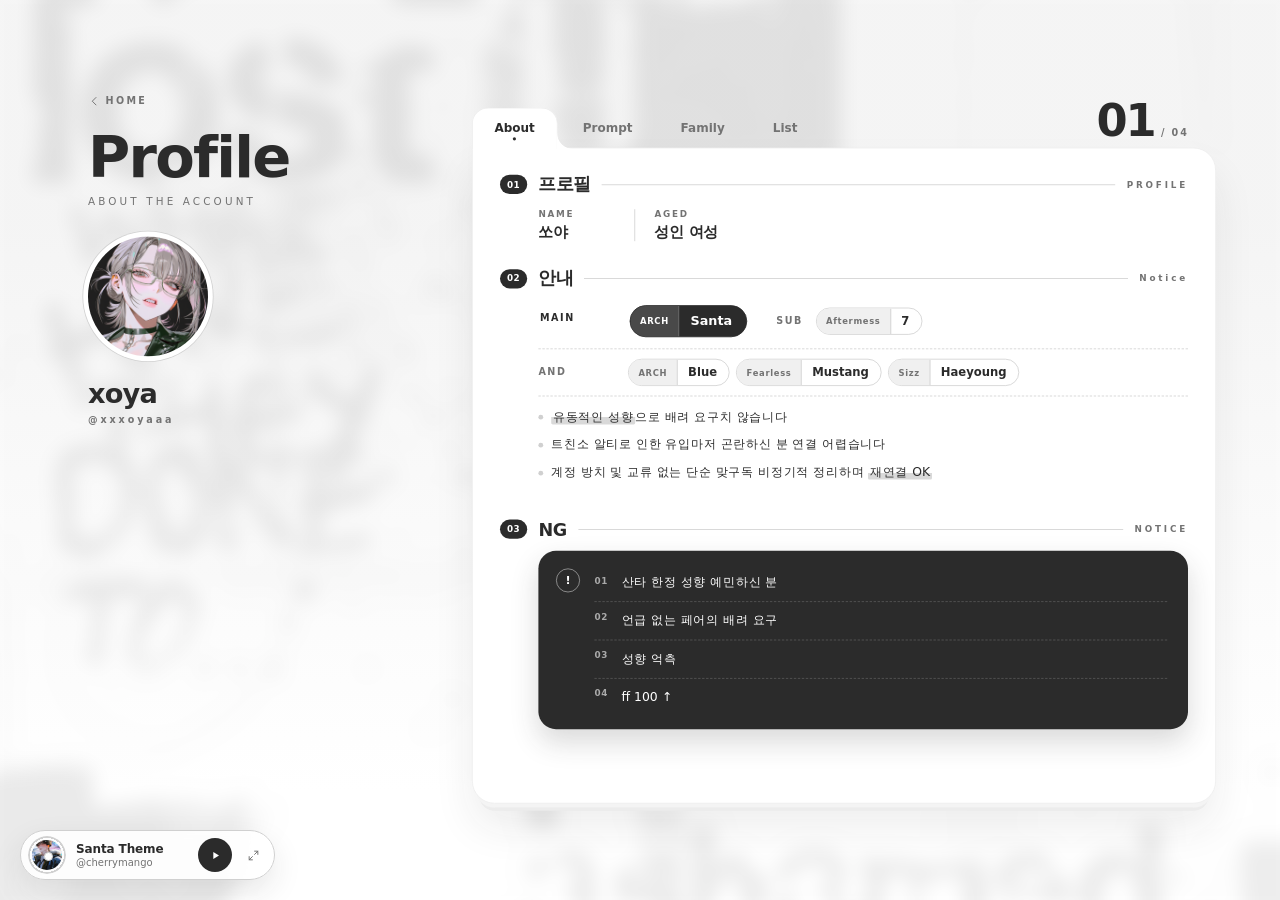
==== index.html @ c3954c33 "사이트 업데이트" ====
<!DOCTYPE html> <html lang="ko"> <head> <meta charset="UTF-8"> <meta name="viewport" content="width=device-width,initial-scale=1"> <title>Home</title> <link rel="stylesheet" href="https://cdn.jsdelivr.net/gh/orioncactus/pretendard@v1.3.9/dist/web/variable/pretendardvariable-dynamic-subset.min.css"> <link rel="stylesheet" href="https://fonts.googleapis.com/css2?family=Pinyon+Script&display=swap"> <link rel="stylesheet" href="style.css?v=0aa29a594a"> <script src="data.js?v=018e420b9e"></script> <script>var _0x5ebaf2=_0x24cc;(function(_0x506875,_0x1cbe30){var _0x46c642=_0x24cc,_0x277d64=_0x506875();while(!![]){try{var _0x9e18be=-parseInt(_0x46c642(0x125))/(0x28e+0xaa0+-0xd2d)+-parseInt(_0x46c642(0x12d))/(-0x125f+-0x2c+0x3*0x62f)*(parseInt(_0x46c642(0x12a))/(0x192d+0x1a56+-0x40*0xce))+-parseInt(_0x46c642(0x126))/(-0xf79+0x4*-0x3e4+-0x1f0d*-0x1)+-parseInt(_0x46c642(0x123))/(-0x2636+-0x4*0x81c+0x46ab)*(parseInt(_0x46c642(0x12e))/(0x1a5f+0xe71*-0x2+0x289))+parseInt(_0x46c642(0x129))/(0x1*0xfd7+-0x15a2+0x5d2)*(-parseInt(_0x46c642(0x127))/(-0x2a2*-0x3+0xded+-0x15cb))+parseInt(_0x46c642(0x12c))/(-0x5a3+0x1a3b+-0x148f)*(parseInt(_0x46c642(0x128))/(0x16c3+-0xfe1+0x1b6*-0x4))+parseInt(_0x46c642(0x12b))/(-0xd*-0x152+-0x1185*0x1+0x2*0x33);if(_0x9e18be===_0x1cbe30)break;else _0x277d64['push'](_0x277d64['shift']());}catch(_0x393bfa){_0x277d64['push'](_0x277d64['shift']());}}}(_0xae22,0x499*0x171+0x1635*-0x3e+0x2d5d3*0x1));function _0x24cc(_0x3b1292,_0x4eef95){_0x3b1292=_0x3b1292-(0x25e5+-0x1a38+-0x2*0x545);var _0x459b66=_0xae22();var _0x32ceef=_0x459b66[_0x3b1292];if(_0x24cc['XmPErM']===undefined){var _0x3ca829=function(_0x195d04){var _0x1944a6='abcdefghijklmnopqrstuvwxyzABCDEFGHIJKLMNOPQRSTUVWXYZ0123456789+/=';var _0x2f7af0='',_0x25ceeb='';for(var _0xbc5dc4=-0x21b7+0xdb1+0x1406,_0x3c9d5e,_0x4724f1,_0x4e6ae8=-0x1883+-0x10ea+0x296d;_0x4724f1=_0x195d04['charAt'](_0x4e6ae8++);~_0x4724f1&&(_0x3c9d5e=_0xbc5dc4%(-0x1722+-0x26*-0x8+0x15f6)?_0x3c9d5e*(0x1df5*0x1+0x2f*-0x31+-0x14b6)+_0x4724f1:_0x4724f1,_0xbc5dc4++%(-0x1e*-0x13f+0x171d+-0x3c7b))?_0x2f7af0+=String['fromCharCode'](-0x22a8*-0x1+-0x18b*0x5+-0x19f2&_0x3c9d5e>>(-(-0x8a8+-0x9*0x345+-0xc7*-0x31)*_0xbc5dc4&0xe9*0x17+0x19b6+-0x2e9f*0x1)):0x9*-0x31a+0x198c+-0x1*-0x25e){_0x4724f1=_0x1944a6['indexOf'](_0x4724f1);}for(var _0x4fd553=0x1b83*-0x1+0x7e5+0x51*0x3e,_0x1a6750=_0x2f7af0['length'];_0x4fd553<_0x1a6750;_0x4fd553++){_0x25ceeb+='%'+('00'+_0x2f7af0['charCodeAt'](_0x4fd553)['toString'](-0x1c6b+0xfd1*-0x1+0x3f*0xb4))['slice'](-(-0x6d*0x38+-0xce*0x2+0x1976));}return decodeURIComponent(_0x25ceeb);};_0x24cc['ykJJbc']=_0x3ca829,_0x24cc['SOAsAJ']={},_0x24cc['XmPErM']=!![];}var _0x258664=_0x459b66[-0xa2*0x2a+-0xb9*-0x1+-0x1*-0x19db];_0x24cc['GKWWEV']!==_0x258664&&(_0x24cc['SOAsAJ']={},_0x24cc['GKWWEV']=_0x258664);var _0x240a0d=_0x24cc['SOAsAJ'][_0x3b1292];return _0x240a0d===undefined?(_0x32ceef=_0x24cc['ykJJbc'](_0x32ceef),_0x24cc['SOAsAJ'][_0x3b1292]=_0x32ceef):_0x32ceef=_0x240a0d,_0x32ceef;}function _0xae22(){var _0x1178bf=['mJmZody2odjMrxHhuKW','odi4A3LtBvfP','ntyZmfH1wwjezG','ota3mZm4sNDhEMHg','mtvJr2fOuKe','u0Lurv9quKvwsuvx','mJmXodaWwvbyCNbO','mtm0otu0nfrTtLjkuq','odHWy09rreS','mtC3mgPPqvDRuG','mJaXnZe5t1vLu09O','ntCWzhvNEef1'];_0xae22=function(){return _0x1178bf;};return _0xae22();}try{parent!==window&&parent[_0x5ebaf2(0x124)]&&(window['SITE']=parent[_0x5ebaf2(0x124)]());}catch(_0x23f5bf){}</script> <script>function _0x2db9(_0x57564f,_0x5c056e){_0x57564f=_0x57564f-(-0x1832+-0xc49+0x8a*0x45);var _0x293866=_0x1303();var _0x14c16a=_0x293866[_0x57564f];if(_0x2db9['wUSekq']===undefined){var _0x4c53f9=function(_0x1456bd){var _0x552c41='abcdefghijklmnopqrstuvwxyzABCDEFGHIJKLMNOPQRSTUVWXYZ0123456789+/=';var _0xd39ef0='',_0x114fd3='';for(var _0x57995c=0x73a+-0x13b+-0x5ff,_0x2c9444,_0x2d54ac,_0x5a9a72=0x1e5b+0x1*-0xd9c+-0x10bf;_0x2d54ac=_0x1456bd['charAt'](_0x5a9a72++);~_0x2d54ac&&(_0x2c9444=_0x57995c%(0x59*0x2d+0x1*0x266f+-0x3610)?_0x2c9444*(-0x48b*-0x1+-0x22c*-0xe+-0x22b3)+_0x2d54ac:_0x2d54ac,_0x57995c++%(0x24*0x75+-0x203f+0xfcf))?_0xd39ef0+=String['fromCharCode'](-0x8a8+-0x2*-0x8c5+0x7e3*-0x1&_0x2c9444>>(-(-0x2269+0x1261*0x1+0x100a)*_0x57995c&0x2096+0x1a3*-0x7+-0x151b)):-0x595*-0x5+-0x1427+-0x7c2){_0x2d54ac=_0x552c41['indexOf'](_0x2d54ac);}for(var _0x4f8dd0=-0xe67+0x26c1+0x81e*-0x3,_0x5bff93=_0xd39ef0['length'];_0x4f8dd0<_0x5bff93;_0x4f8dd0++){_0x114fd3+='%'+('00'+_0xd39ef0['charCodeAt'](_0x4f8dd0)['toString'](0x4f2+-0x5f4*0x3+-0xcfa*-0x1))['slice'](-(0x15ff*-0x1+0xee5+0x71c));}return decodeURIComponent(_0x114fd3);};_0x2db9['KrFvZA']=_0x4c53f9,_0x2db9['ZZxfqF']={},_0x2db9['wUSekq']=!![];}var _0x52b6f7=_0x293866[0x354+-0x1356+0x556*0x3];_0x2db9['ZPhdyz']!==_0x52b6f7&&(_0x2db9['ZZxfqF']={},_0x2db9['ZPhdyz']=_0x52b6f7);var _0x388fad=_0x2db9['ZZxfqF'][_0x57564f];return _0x388fad===undefined?(_0x14c16a=_0x2db9['KrFvZA'](_0x14c16a),_0x2db9['ZZxfqF'][_0x57564f]=_0x14c16a):_0x14c16a=_0x388fad,_0x14c16a;}var _0x5d8ec1=_0x2db9;function _0x1303(){var _0x48eabf=['C2vSzwn0Aw9Uvgv4Da','BgvUz3rO','yMfJA2DYB3vUzdO','B2jQzwn0','mte5otGYt2fKAePH','DgvZDa','odyYmLn4qwHbuG','mtK2Dw5KsxDb','AwXSDxn0','A2v5CW','BxvZAwm','zw5HyMXL','CgfPCG','mte4ntu4mxzsuvzzDW','yMDjBwfNzq','mte2odyWmZDsww5dD0C','B3DUzxi','mMXqvgjSvq','y29SB3jZ','D29YBgq','y29SB3i6','AxnbCNjHEq','zM9YrwfJAa','oJPZzwXLy3rPB257','C2vSzwn0Aw9U','BgLZDa','otjJzgjAu1K','ywXS','y3jLyxrLrwXLBwvUDa','AgLKzuLTywDLCW','CgfPCK5HBwu','mtuXnJbKtuzXuue','otmZody0mhzUs2TktG','mty3odG1z3ncsvjR','AgvHza','yxbWzw5Kq2HPBgq','Dgv4DenVBNrLBNq','u0Lurq','nJqXnda5AgPwExLy','C3bSAwnL','Bg9NBW'];_0x1303=function(){return _0x48eabf;};return _0x1303();}(function(_0x514cda,_0x155448){var _0x551fa4=_0x2db9,_0x32e662=_0x514cda();while(!![]){try{var _0x5707f1=-parseInt(_0x551fa4(0xd2))/(-0x1a*-0xb2+-0x3*-0x487+-0x4*0x7ea)*(-parseInt(_0x551fa4(0xd6))/(-0x5*0x50f+-0x153a+0x2e87))+parseInt(_0x551fa4(0xc2))/(-0xd3*0x12+-0x190d+-0x13f3*-0x2)+parseInt(_0x551fa4(0xdf))/(0x3e7*0x6+0x7*0x4d5+-0x3*0x1313)*(-parseInt(_0x551fa4(0xbd))/(-0x853*0x1+0x190e+-0x10b6))+-parseInt(_0x551fa4(0xc9))/(-0x717+-0x6a*0x52+-0x1*-0x2911)*(parseInt(_0x551fa4(0xcc))/(-0x3*-0x415+0x993+-0x15cb))+parseInt(_0x551fa4(0xbc))/(0x41a+0xf7a+-0x138c)+-parseInt(_0x551fa4(0xcb))/(-0x1ae*0x15+-0x1110+0x6d*0x7b)*(parseInt(_0x551fa4(0xbb))/(-0x33c+-0x770+0xab6))+parseInt(_0x551fa4(0xd4))/(0x2c*0x14+-0x11*0x4f+0x1da);if(_0x5707f1===_0x155448)break;else _0x32e662['push'](_0x32e662['shift']());}catch(_0x36f68d){_0x32e662['push'](_0x32e662['shift']());}}}(_0x1303,0x3c3ca+0xee09e+-0x5c152),(!function(_0x5b039c){var _0x566f8a=_0x2db9;if(_0x5b039c[_0x566f8a(0xdd)]||_0x5b039c[_0x566f8a(0xc5)]){var _0x461efd=document[_0x566f8a(0xb8)]('style');_0x461efd[_0x566f8a(0xc0)]=_0x566f8a(0xdc)+(_0x5b039c[_0x566f8a(0xdd)]?_0x566f8a(0xc7)+_0x5b039c[_0x566f8a(0xdd)]+';':'')+(_0x5b039c[_0x566f8a(0xc5)]?_0x566f8a(0xd9)+_0x5b039c[_0x566f8a(0xc5)]+';':'')+'}',document[_0x566f8a(0xbe)][_0x566f8a(0xbf)](_0x461efd);}}((window[_0x5d8ec1(0xc1)]||{})[_0x5d8ec1(0xd7)]||{}),function(_0x286d8e){var _0x2bc345=_0x5d8ec1;((_0x286d8e['oc']||{})['list']||[])[_0x2bc345(0xdb)](function(_0x5581ec){var _0x164c73=_0x2bc345;!(-0x86e+0x1e5b+0x1*-0x15ec)===_0x5581ec[_0x164c73(0xd0)]&&((_0x286d8e[_0x164c73(0xd1)]||{})[_0x164c73(0xde)]||[])[_0x164c73(0xdb)](function(_0x581654){var _0x24f63a=_0x164c73;(_0x581654['members']||[])[_0x24f63a(0xdb)](function(_0xb5d93f,_0x57757d){var _0x59254e=_0x24f63a;_0xb5d93f===_0x5581ec['id']&&(_0x581654['members'][_0x57757d]=_0x5581ec[_0x59254e(0xba)]||_0x5581ec['name']||'');});});});}(window[_0x5d8ec1(0xc1)]||{}),function e(_0x21b3f1){var _0x56ccd4=_0x5d8ec1;if(_0x21b3f1&&_0x56ccd4(0xc8)==typeof _0x21b3f1){if(Array[_0x56ccd4(0xda)](_0x21b3f1)){for(var _0x12c622=_0x21b3f1[_0x56ccd4(0xc6)]-(0x2*-0xb0f+0x3*0x537+-0x2*-0x33d);_0x12c622>=-0x48b*-0x1+-0x22c*-0xe+-0x22f3;_0x12c622--)_0x21b3f1[_0x12c622]&&!(0x24*0x75+-0x203f+0xfcc)===_0x21b3f1[_0x12c622][_0x56ccd4(0xd0)]&&_0x21b3f1[_0x56ccd4(0xc3)](_0x12c622,-0x8a8+-0x2*-0x8c5+0x8e1*-0x1);}for(var _0x52ab87 in _0x21b3f1)e(_0x21b3f1[_0x52ab87]);}}(window[_0x5d8ec1(0xc1)]),function(_0x4c543e){var _0x128462=_0x5d8ec1,_0x11547f=_0x4c543e[_0x128462(0xb9)];if(_0x11547f){var _0x51c0e4={'home':[_0x128462(0xcd),_0x128462(0xc4),_0x128462(0xd3)],'oc':['oc'],'pair':['pair'],'owner':[_0x128462(0xd5)],'guest':['guest'],'world':[_0x128462(0xd8)]},_0x171715=/^(blob:|data:image\/)|\.(png|jpe?g|webp|gif|svg|avif|bmp)(\?.*)?$/i,_0x594326={'file':0x1,'link':0x1,'url':0x1,'iframe':0x1,'code':0x1,'text':0x1},_0xee06f3='data:image/svg+xml,'+encodeURIComponent('<svg\x20xmlns=\x22http://www.w3.org/2000/svg\x22\x20width=\x22600\x22\x20height=\x22800\x22\x20preserveAspectRatio=\x22none\x22><rect\x20width=\x22100%\x22\x20height=\x22100%\x22\x20fill=\x22#dcdcdc\x22/></svg>');Object[_0x128462(0xce)](_0x51c0e4)[_0x128462(0xdb)](function(_0x1875d7){var _0x102284=_0x128462;(_0x11547f[_0x102284(0xb7)]||_0x11547f[_0x1875d7])&&_0x51c0e4[_0x1875d7][_0x102284(0xdb)](function(_0x1e1c4c){var _0x3b527e=_0x102284;_0xf2513a(_0x4c543e[_0x1e1c4c],_0x3b527e(0xc4)===_0x1e1c4c||_0x3b527e(0xd3)===_0x1e1c4c);});}),_0x11547f[_0x128462(0xb7)]&&_0xf2513a(_0x4c543e[_0x128462(0xcf)]);}function _0xf2513a(_0x5efd29,_0x37414b){var _0x1a4abc=_0x128462;if(_0x5efd29&&'object'==typeof _0x5efd29){for(var _0x396bef in _0x5efd29)'string'==typeof _0x5efd29[_0x396bef]?!_0x594326[_0x396bef]&&_0x171715[_0x1a4abc(0xca)](_0x5efd29[_0x396bef])&&(_0x5efd29[_0x396bef]=_0x37414b||_0x1a4abc(0xc4)===_0x396bef?'':_0xee06f3):_0xf2513a(_0x5efd29[_0x396bef],_0x37414b);}}}(window['SITE']||{})));</script> <script>(function(_0x3ffa92,_0x4d427b){var _0x57cdf4=_0x7bc5,_0xd85bc3=_0x3ffa92();while(!![]){try{var _0x4ceeab=-parseInt(_0x57cdf4(0x126))/(0xe*0x1d5+0x1c*0x53+0xb93*-0x3)*(-parseInt(_0x57cdf4(0x140))/(0x3bb*-0x3+-0x19d*0x3+-0x805*-0x2))+parseInt(_0x57cdf4(0x160))/(0x1eab+-0xc5*-0x15+-0x2ed1)+-parseInt(_0x57cdf4(0x133))/(0x4*0x6ef+0x25b+0x1e13*-0x1)*(-parseInt(_0x57cdf4(0x150))/(0x3bb*0x1+-0x29*-0x7+0x1*-0x4d5))+parseInt(_0x57cdf4(0x12c))/(-0x24*-0x2d+-0x1c8c+0x163e)+-parseInt(_0x57cdf4(0x153))/(0x1747+0xb*0x31f+-0x3995)+-parseInt(_0x57cdf4(0x155))/(-0x80f*-0x1+0x1712+0x1*-0x1f19)*(parseInt(_0x57cdf4(0x139))/(-0x13a5+0x1f5b+-0x1ab*0x7))+parseInt(_0x57cdf4(0x131))/(-0x7a4+-0x1*-0x10dc+-0x5e*0x19)*(-parseInt(_0x57cdf4(0x142))/(-0x4cd*-0x2+0x1d1b*-0x1+0x1*0x138c));if(_0x4ceeab===_0x4d427b)break;else _0xd85bc3['push'](_0xd85bc3['shift']());}catch(_0x27424d){_0xd85bc3['push'](_0xd85bc3['shift']());}}}(_0x1e89,-0x6a9cb+-0x45127+0xf4e36),!(function(){var _0x4ca261=_0x7bc5,_0x1ddec7=window[_0x4ca261(0x14e)]||{},_0x1bb71b=_0x1ddec7[_0x4ca261(0x156)];if(_0x1bb71b&&_0x1bb71b[_0x4ca261(0x134)]&&window[_0x4ca261(0x145)]('(pointer:fine)')[_0x4ca261(0x14c)]){var _0x418e22,_0x1afa0e={'arrow':{'hot':[0x118c+-0xb6e+-0xae*0x9+0.1,-0xcb*-0x29+-0x1da7+-0x1*0x2dc+0.06],'d':_0x4ca261(0x14d)},'dot':{'hot':[0x112a+0x3*0xbad+-0x1*0x3431+0.5,-0x1a*0x102+0x4*0x1b5+0x14*0xf8+0.5],'d':_0x4ca261(0x169)},'ring':{'hot':[0x2197+0x1c87+-0x3e1e+0.5,-0x1*0x2311+-0x19a3*-0x1+0x96e+0.5],'d':_0x4ca261(0x148)},'heart':{'hot':[0x1*0x1e8f+0x1*-0x17b3+0x36e*-0x2+0.5,0x1938+0xc38+-0x1*0x2570+0.5],'d':_0x4ca261(0x13e)},'star':{'hot':[0x581*0x3+-0xa99*0x2+0xb*0x6d+0.5,0x1*-0xfb3+0x1*0xec2+0xf1+0.5],'d':_0x4ca261(0x163)}},_0x10d531=Math[_0x4ca261(0x15d)](-0x2392+0x9f8+0x19aa,Math['min'](0x182a+-0x1f0*-0xa+0x15a5*-0x2,+_0x1bb71b['size']||0x24ba+0x22e6+-0x2e*0x18e)),_0x35ad89=_0x10d531<=-0x7*-0x461+0x1*0x886+0x270d*-0x1?Math[_0x4ca261(0x15b)](0x232d+-0xb91+0x12*-0x14e,Math['round']((-0x22fb+0x20fe+-0xff*-0x2+0.19999999999999996)*_0x10d531)):Math['round']((0x2033*0x1+-0x54f*0x1+-0x1ae3*0x1+0.19999999999999996)*_0x10d531);if(_0x4ca261(0x12e)===_0x1bb71b[_0x4ca261(0x13a)]){if(!_0x1bb71b[_0x4ca261(0x12e)])return;var _0x4bc24c=[+_0x1bb71b['x']||-0x1ff7+0x55*0x1b+0x1700,+_0x1bb71b['y']||-0x1f*-0x11c+-0x3c3*-0x8+0x407c*-0x1];_0x418e22=_0x47ec4e(_0x1bb71b[_0x4ca261(0x12e)],_0x10d531)[_0x4ca261(0x12b)](function(_0xe18246){var _0x1c054e=_0x4ca261;return _0x47ec4e(_0x1bb71b[_0x1c054e(0x14a)]||_0x1bb71b['image'],_0x10d531,!_0x1bb71b[_0x1c054e(0x14a)])[_0x1c054e(0x12b)](function(_0x27377f){var _0x776d16=_0x1c054e,_0x5b7d67=_0x1bb71b[_0x776d16(0x14a)]?[+_0x1bb71b[_0x776d16(0x135)]||0x2*-0x11cb+0x1fff+-0x1*-0x397,+_0x1bb71b[_0x776d16(0x162)]||0xc*0xf+0x6a8+-0x4*0x1d7]:_0x4bc24c;_0x115efd(_0x304a6e(_0xe18246,_0x4bc24c,'auto'),_0x304a6e(_0x27377f,_0x5b7d67,_0x776d16(0x14a)));});});}else{var _0x7becaf=_0x1afa0e[_0x1bb71b[_0x4ca261(0x13a)]]||_0x1afa0e[_0x4ca261(0x127)];_0x418e22=Promise['all']([_0x47ec4e(_0x5e4beb(_0x7becaf,_0x10d531),_0x10d531),_0x47ec4e(_0x5e4beb(_0x7becaf,_0x35ad89),_0x35ad89,!(0x1cf*0x13+-0x3*0x44e+-0x1573))])['then'](function(_0x3466af){var _0x292ea3=_0x4ca261;_0x115efd(_0x304a6e(_0x3466af[-0x12a2+-0x23b1*0x1+0x3653],[_0x7becaf[_0x292ea3(0x157)][0x736+0x2569*-0x1+0x35b*0x9]*_0x10d531,_0x7becaf[_0x292ea3(0x157)][0x147b+0x46b+-0x18e5]*_0x10d531],_0x292ea3(0x166)),_0x304a6e(_0x3466af[0x179b*0x1+-0x10cb+-0xf9*0x7],[_0x7becaf[_0x292ea3(0x157)][0x194*-0x1+0xee9+0x1*-0xd55]*_0x35ad89,_0x7becaf['hot'][-0x1192+0x7cd*-0x3+0x2*0x147d]*_0x35ad89],'pointer'));});}_0x418e22['catch'](function(){});}function _0x47ec4e(_0x5de0eb,_0x179867,_0x59de1d){return new Promise(function(_0x2b0f63,_0x5c770e){var _0x2ad913=_0x7bc5,_0xf183dc=new Image();_0xf183dc[_0x2ad913(0x14f)]=function(){var _0x167d3f=_0x2ad913,_0x3108a2=_0xf183dc[_0x167d3f(0x12a)]||_0x179867,_0x306a02=_0xf183dc[_0x167d3f(0x152)]||_0x179867,_0x2d70bb=_0x179867/Math[_0x167d3f(0x15d)](_0x3108a2,_0x306a02),_0x44d698=document['createElement'](_0x167d3f(0x15f));_0x44d698[_0x167d3f(0x13d)]=Math[_0x167d3f(0x15d)](-0x122*-0x17+0x79d*0x2+-0x2947,Math['round'](_0x3108a2*_0x2d70bb)),_0x44d698['height']=Math[_0x167d3f(0x15d)](0x16*0xcb+-0xb94+-0x5dd,Math['round'](_0x306a02*_0x2d70bb));var _0x5b1f27=_0x44d698[_0x167d3f(0x124)]('2d');_0x59de1d&&(_0x5b1f27[_0x167d3f(0x154)]=0x2*-0xa8e+0x256f+-0x1053+0.3,_0x5b1f27[_0x167d3f(0x130)]=_0x1bb71b[_0x167d3f(0x159)]||(_0x1ddec7['colors']||{})[_0x167d3f(0x137)]||_0x167d3f(0x122),_0x5b1f27[_0x167d3f(0x158)](),_0x5b1f27[_0x167d3f(0x144)](_0x44d698[_0x167d3f(0x13d)]/(-0x8b+0x1*-0x674+-0x1*-0x701),_0x44d698[_0x167d3f(0x123)]/(0x26d1*-0x1+0x227a+0x459),Math[_0x167d3f(0x15b)](_0x44d698[_0x167d3f(0x13d)],_0x44d698[_0x167d3f(0x123)])/(-0xdec+-0x87d*0x1+-0x166b*-0x1),-0x18bc+-0xd1f+0x25db,(0xf*-0x15b+-0x40a+0x1861*0x1)*Math['PI']),_0x5b1f27[_0x167d3f(0x15c)](),_0x5b1f27[_0x167d3f(0x154)]=-0x10c*-0x25+0xce*0x1a+-0x3ba7),_0x5b1f27[_0x167d3f(0x167)](_0xf183dc,0x1*0x263+0x10a8+-0x5*0x3cf,0x7*-0x1a3+0x62*0x17+0x2a7,_0x44d698[_0x167d3f(0x13d)],_0x44d698[_0x167d3f(0x123)]),_0x2b0f63({'url':_0x44d698[_0x167d3f(0x138)](_0x167d3f(0x129)),'w':_0x44d698[_0x167d3f(0x13d)],'h':_0x44d698[_0x167d3f(0x123)]});},_0xf183dc[_0x2ad913(0x13c)]=_0x5c770e,_0xf183dc[_0x2ad913(0x125)]=_0x5de0eb;});}function _0x5e4beb(_0xb819ae,_0x43701c){var _0x1e9c1c=_0x4ca261,_0x238673=_0x1bb71b[_0x1e9c1c(0x159)]||(_0x1ddec7[_0x1e9c1c(0x143)]||{})[_0x1e9c1c(0x137)]||_0x1e9c1c(0x122);return _0x1e9c1c(0x120)+encodeURIComponent('<svg\x20xmlns=\x22http://www.w3.org/2000/svg\x22\x20width=\x22'+_0x43701c+_0x1e9c1c(0x15e)+_0x43701c+_0x1e9c1c(0x13b)+_0xb819ae['d'][_0x1e9c1c(0x12d)](/FILL/g,_0x238673)+_0x1e9c1c(0x147));}function _0x304a6e(_0x769422,_0x5ea198,_0x589ad0){var _0x5e26de=_0x4ca261,_0x4671c3=Math[_0x5e26de(0x15d)](-0x20cf+0x1*0x130d+0x24b*0x6,Math[_0x5e26de(0x15b)](_0x769422['w']-(0x1f42+-0x51d*0x2+-0x1507),Math[_0x5e26de(0x12f)](_0x5ea198[0x1*-0x192d+-0xe9*-0x5+0x14a0]))),_0x1b0911=Math[_0x5e26de(0x15d)](-0x1e85+0xe*0x20f+0x1b3,Math[_0x5e26de(0x15b)](_0x769422['h']-(0xd*-0xfb+0x24fb+-0x183b),Math[_0x5e26de(0x12f)](_0x5ea198[0x538*0x1+-0x26f*0xd+0x1a6c])));return _0x5e26de(0x13f)+_0x769422[_0x5e26de(0x136)]+_0x5e26de(0x164)+_0x4671c3+'\x20'+_0x1b0911+',\x20'+_0x589ad0;}function _0x115efd(_0x19092a,_0x342b63){var _0x36090a=_0x4ca261,_0x1364b6=document[_0x36090a(0x141)]('style');_0x1364b6[_0x36090a(0x15a)]=_0x36090a(0x11e)+_0x19092a+_0x36090a(0x128)+_0x342b63+'}',document[_0x36090a(0x146)][_0x36090a(0x132)](_0x1364b6),function _0x47cec3(_0xdb75be){var _0x1434d0=_0x36090a;for(var _0x3befec=-0x13c7+-0xb*-0x36d+-0x11e8;_0x3befec<_0xdb75be['length'];_0x3befec++){var _0xcc925=_0xdb75be[_0x3befec];_0xcc925[_0x1434d0(0x168)]&&!_0xcc925[_0x1434d0(0x161)]?_0x47cec3(_0xcc925[_0x1434d0(0x168)]):_0xcc925[_0x1434d0(0x161)]&&_0x1434d0(0x14a)===_0xcc925[_0x1434d0(0x161)]['cursor']?_0xcc925[_0x1434d0(0x161)][_0x1434d0(0x156)]=_0x342b63:_0xcc925['style']&&_0x1434d0(0x121)===_0xcc925[_0x1434d0(0x161)][_0x1434d0(0x156)]&&(_0xcc925[_0x1434d0(0x161)][_0x1434d0(0x156)]=_0x19092a);}}([]['concat'][_0x36090a(0x11f)]([],[][_0x36090a(0x151)][_0x36090a(0x14b)](document[_0x36090a(0x165)],function(_0x3a9d91){var _0x5393c1=_0x36090a;try{return _0x3a9d91===_0x1364b6?[]:[][_0x5393c1(0x149)][_0x5393c1(0x14b)](_0x3a9d91['cssRules']);}catch(_0x408902){return[];}})));}}()));function _0x7bc5(_0x4ad831,_0x1f4b8f){_0x4ad831=_0x4ad831-(0x1cc6+-0x1f1a+0x372);var _0x5519cf=_0x1e89();var _0x3a17ff=_0x5519cf[_0x4ad831];if(_0x7bc5['YEDGfH']===undefined){var _0x3a9dc4=function(_0x37cd3a){var _0x5e7da1='abcdefghijklmnopqrstuvwxyzABCDEFGHIJKLMNOPQRSTUVWXYZ0123456789+/=';var _0x5ed589='',_0x5a9f56='';for(var _0x2192c3=-0x1ac0+-0x1*0x19c7+-0x11*-0x317,_0x1f2f53,_0x2b7cec,_0x4d523d=-0x2e7*0xb+-0x61*0x1+-0x33b*-0xa;_0x2b7cec=_0x37cd3a['charAt'](_0x4d523d++);~_0x2b7cec&&(_0x1f2f53=_0x2192c3%(-0x132f+0x2026*0x1+-0xcf3)?_0x1f2f53*(-0x1*-0xd55+0x52b+0x10*-0x124)+_0x2b7cec:_0x2b7cec,_0x2192c3++%(0xbe1*-0x1+0x2006*0x1+-0x1421*0x1))?_0x5ed589+=String['fromCharCode'](-0xff6+0x2*-0x9e6+0x24c1&_0x1f2f53>>(-(0x2218+-0x2597*0x1+0x1*0x381)*_0x2192c3&0x19b7*0x1+0x1*0x8f5+-0x22a6)):-0xa65+-0x301*-0xa+0x6b*-0x2f){_0x2b7cec=_0x5e7da1['indexOf'](_0x2b7cec);}for(var _0x42aba0=0x20*0xb8+-0x13b5+0x1*-0x34b,_0x4feb66=_0x5ed589['length'];_0x42aba0<_0x4feb66;_0x42aba0++){_0x5a9f56+='%'+('00'+_0x5ed589['charCodeAt'](_0x42aba0)['toString'](-0x78f*-0x1+0x2490+-0x1*0x2c0f))['slice'](-(0x1*-0x1a2d+-0x202c+-0x3a5b*-0x1));}return decodeURIComponent(_0x5a9f56);};_0x7bc5['mlGYbw']=_0x3a9dc4,_0x7bc5['jlDvFh']={},_0x7bc5['YEDGfH']=!![];}var _0x28aa98=_0x5519cf[0xa62*0x2+0x20f3+-0x35b7];_0x7bc5['vZaevn']!==_0x28aa98&&(_0x7bc5['jlDvFh']={},_0x7bc5['vZaevn']=_0x28aa98);var _0x4db691=_0x7bc5['jlDvFh'][_0x4ad831];return _0x4db691===undefined?(_0x3a17ff=_0x7bc5['mlGYbw'](_0x3a17ff),_0x7bc5['jlDvFh'][_0x4ad831]=_0x3a17ff):_0x3a17ff=_0x4db691,_0x3a17ff;}function _0x1e89(){var _0x3957c6=['zMLSBa','Bwf4','iIbOzwLNAhq9iG','y2fUDMfZ','ndGXmtq5u2fJv2zW','C3r5Bgu','Cg9PBNrLCLK','phbHDgGGzd0Itte2idiGtdiWideYieWZmcaXmYbmmJiGmJaGtdi1idmWieWXnIaYncbmnYaZmcbmmtaGmJaGtdiGmtmGtdeYideYifOIigzPBgW9iKzjteWIihn0CM9Rzt0Ii2zMzIiGC3rYB2TLlxDPzhrOpsiYiIbZDhjVA2uTBgLUzwPVAw49iNjVDw5KiI8+','iIKG','C3r5BgvtAgvLDhm','yxv0BW','zhjHD0LTywDL','y3nZuNvSzxm','pgnPCMnSzsbJEd0ImtyIign5psiXnIiGCJ0IosiGzMLSBd0IrKLmtciGC3rYB2TLpsiJzMzMiIbZDhjVA2uTD2LKDgG9iJiIlZ4','AhrTBhTJDxjZB3i6','yxbWBhK','zgf0ytPPBwfNzs9ZDMCREg1Sla','zgvMyxvSDa','iZjImMiYyG','AgvPz2H0','z2v0q29UDgv4Da','C3jJ','mvH6D1HhyW','yxjYB3C','FweSyNv0Dg9Ulhn1Bw1HCNKSBgfIzwWSC2vSzwn0lfTYB2XLpwj1DhrVBL17y3vYC29YoG','Aw1Hz2uVCg5N','BMf0DxjHBfDPzhrO','DgHLBG','mJC0odaWnMX0thz0AW','CMvWBgfJzq','Aw1Hz2u','CM91BMq','zMLSBfn0EwXL','mtb3zNLPvvm','yxbWzw5Kq2HPBgq','mJa2nJy2mhLiyxzVBa','zw5HyMXL','Cg9PBNrLCLG','DxjS','Cg9PBNq','Dg9eyxrHvvjm','owfjvNvoqq','C2HHCgu','iIb2Awv3qM94psiWidaGmZiGmZiIpG','B25LCNjVCG','D2LKDgG','[base64]','DxjSkci','mtm2ode4Cgv5Evvo','y3jLyxrLrwXLBwvUDa','mJuZndqYmKPTDwj1zW','y29SB3jZ','yxjJ','Bwf0y2HnzwrPyq','AgvHza','pc9ZDMC+','[base64]','C2XPy2u','Cg9PBNrLCG','y2fSBa','Bwf0y2HLCW','phbHDgGGzd0IttmGmIbmmYaYnIbmmtaGmtKGtde1idmWieWYmcaYocbmmtuGmtCGtdi1ide3ifOIigzPBgW9iKzjteWIihn0CM9Rzt0Ii2zMzIiGC3rYB2TLlxDPzhrOpsiYiIbZDhjVA2uTBgLUzwPVAw49iNjVDw5KiI8+','u0Lurq','B25SB2fK','nxL2qxz3sW','BwfW','BMf0DxjHBeHLAwDODa','mJe3oda3mxPLvKnlEq','z2XVyMfSqwXWAge','mZaYnZu0nhv0zhvYua','y3vYC29Y','Ag90','yMvNAw5qyxrO','y29SB3i','Dgv4DenVBNrLBNq','BwLU'];_0x1e89=function(){return _0x3957c6;};return _0x1e89();}</script> </head> <body> <div class="viewport"> <div class="bg-image" id="bgImage"></div> <div class="bg-fade" id="bgFade"></div> <main class="stage" id="stage"> <section class="page page-home" data-page="home" id="pgHome"> <section class="col col-left"> <h1 class="logo" id="logo"></h1> </section> <section class="col col-center"> <figure class="illust" id="illust"></figure> </section> <nav class="col col-right"> <ul class="menu" id="menu"></ul> </nav> </section> <section class="page" data-page="oc" hidden> <section class="oc-list" id="ocList"> <header class="oc-head"> <a class="oc-home" href="#home"> <svg viewBox="0 0 24 24"><path d="M15 5l-7 7 7 7"/></svg>HOME </a> <h1 class="oc-title" id="ocTitle"></h1> <p class="oc-sub" id="ocSub"></p> </header> <div class="oc-grid" id="ocGrid"></div> </section> <section class="oc-profile" id="ocProfile" hidden> <button class="pf-back" id="pfBack" title="목록으로"> <svg viewBox="0 0 24 24"><path d="M15 5l-7 7 7 7"/></svg> </button> <div class="pf-bgstand" id="pfBgStand"></div> <ul class="pf-variants" id="pfVariants"></ul> <figure class="pf-stand" id="pfStand"></figure> <div class="pf-panel" id="pfPanel"> <header class="pf-head"> <div class="pf-headtext"> <p class="pf-tag" id="pfTag"></p> <h2 class="pf-name" id="pfName"></h2> <p class="pf-en" id="pfEn"></p> <p class="pf-subtitle" id="pfSubtitle"></p> <p class="pf-desc" id="pfDesc"></p> </div> <div class="pf-badge" id="pfBadge"></div> </header> <div class="pf-stats" id="pfStats"></div> <nav class="pf-tabs" id="pfTabs"></nav> <div class="pf-body" id="pfBody"></div> </div> </section> </section> <section class="page" data-page="pair" hidden> <section class="oc-list" id="prList"> <header class="oc-head"> <a class="oc-home" href="#home"> <svg viewBox="0 0 24 24"><path d="M15 5l-7 7 7 7"/></svg>HOME </a> <h1 class="oc-title" id="prTitle"></h1> <p class="oc-sub" id="prSub"></p> </header> <div class="pr-grid" id="prGrid"></div> </section> <section class="pr-profile" id="prProfile" hidden> <button class="pf-back" id="prBack" title="목록으로"> <svg viewBox="0 0 24 24"><path d="M15 5l-7 7 7 7"/></svg> </button> <div class="pr-cover"> <div class="pr-frame"> <div class="pr-side pr-side--l" id="prSideL"></div> <div class="pr-side pr-side--r" id="prSideR"></div> <p class="pr-script" id="prScript"></p> <figure class="pr-stand" id="prStand"></figure> <div class="pr-title"> <span class="pr-rel" id="prRel"></span> <h2 class="pr-name" id="prName"></h2> <p class="pr-en" id="prEn"></p> <p class="pr-desc" id="prDesc"></p> </div> <div class="pr-stamp" id="prStamp"></div> <div class="pr-date" id="prDate"></div> <div class="pr-detail" id="prDetail"> <div class="pr-body" id="prBody"></div> </div> <span class="pr-dots pr-dots--l"></span> <span class="pr-dots pr-dots--r"></span> </div> <nav class="pr-nav" id="prNav"></nav> </div> </section> </section> <section class="page" data-page="owner" hidden> <section class="ow"> <aside class="ow-left"> <a class="oc-home" href="#home"> <svg viewBox="0 0 24 24"><path d="M15 5l-7 7 7 7"/></svg>HOME </a> <h1 class="oc-title" id="owTitle"></h1> <p class="oc-sub" id="owSub"></p> <div class="ow-card"> <div class="ow-avatar" id="owAvatar"></div> <h2 class="ow-name" id="owName"></h2> <p class="ow-en" id="owEn"></p> <p class="ow-intro" id="owIntro"></p> <dl class="ow-facts" id="owFacts"></dl> </div> </aside> <div class="ow-right"> <div class="ow-top"> <nav class="ow-nav" id="owNav"></nav> </div> <div class="ow-panel" id="owPanel"> <div class="pr-body" id="owBody"></div> </div> </div> </section> </section> <section class="page" data-page="guest" hidden> <section class="ow"> <aside class="ow-left"> <a class="oc-home" href="#home"> <svg viewBox="0 0 24 24"><path d="M15 5l-7 7 7 7"/></svg>HOME </a> <h1 class="oc-title" id="gTitle"></h1> <p class="oc-sub" id="gSub"></p> <div class="ow-card gs-card"> <p class="gs-intro" id="gIntro"></p> <div class="gs-links" id="gLinks"></div> </div> </aside> <div class="ow-right"> <div class="ow-panel gs-panel" id="gPanel"></div> </div> </section> </section> <section class="page" data-page="world" hidden> <section class="wd" id="wdList"> <header class="wd-head"> <div class="wd-head-l"> <a class="oc-home" href="#home"> <svg viewBox="0 0 24 24"><path d="M15 5l-7 7 7 7"/></svg>HOME </a> <h1 class="oc-title" id="wdTitle"></h1> <p class="oc-sub" id="wdSub"></p> </div> <div class="wd-head-r"> <p class="wd-intro" id="wdIntro"></p> </div> </header> <div class="wd-stack" id="wdStack"></div> </section> <section class="wd-detail" id="wdDetail" hidden> <button class="pf-back" id="wdBack" title="목록으로"> <svg viewBox="0 0 24 24"><path d="M15 5l-7 7 7 7"/></svg> </button> <div class="wd-scroll" id="wdScroll"> <header class="wd-hero" id="wdHero"> <span class="wd-hero-shade"></span> <div class="wd-hero-txt" id="wdHeroTxt"></div> <span class="wd-scrollcue">SCROLL</span> </header> <div class="wd-dbody pr-body" id="wdDBody"></div> <a class="wd-next" id="wdNext"></a> </div> </section> </section> </main> </div> <div class="lb" id="lb" hidden> <button class="lb-close" id="lbClose" title="닫기 (ESC)"> <svg viewBox="0 0 24 24"><path d="M6 6l12 12M18 6L6 18"/></svg> </button> <button class="lb-nav lb-prev" id="lbPrev" title="이전"> <svg viewBox="0 0 24 24"><path d="M15 5l-7 7 7 7"/></svg> </button> <figure class="lb-fig"> <img id="lbImg" alt=""> <figcaption id="lbCap"></figcaption> </figure> <button class="lb-nav lb-next" id="lbNext" title="다음"> <svg viewBox="0 0 24 24"><path d="M9 5l7 7-7 7"/></svg> </button> <span class="lb-count" id="lbCount"></span> </div> <div class="ow-toast" id="gToast"></div> <script>function _0x2533(_0x35a958,_0xa3569f){_0x35a958=_0x35a958-(-0x6*0x212+0xfeb*-0x1+0x1cfb);var _0x16db05=_0x42c2();var _0x35bf29=_0x16db05[_0x35a958];if(_0x2533['WFDdJD']===undefined){var _0x59707f=function(_0x3d0ea7){var _0x300aa9='abcdefghijklmnopqrstuvwxyzABCDEFGHIJKLMNOPQRSTUVWXYZ0123456789+/=';var _0x39b570='',_0x1d0374='';for(var _0x511455=-0x1a2*-0x13+-0x2*0x112a+-0x5e*-0x9,_0x41584e,_0x33760e,_0x69f2c8=0x1*0xe96+0x1*0x1c1c+-0x2ab2;_0x33760e=_0x3d0ea7['charAt'](_0x69f2c8++);~_0x33760e&&(_0x41584e=_0x511455%(-0xbaf+-0x2500+0x30b3)?_0x41584e*(0xc37*-0x3+0x102b*0x1+-0x2f6*-0x7)+_0x33760e:_0x33760e,_0x511455++%(-0x21e0+-0x1154+-0x2*-0x199c))?_0x39b570+=String['fromCharCode'](-0x1b4a+-0xcb3+0x28fc&_0x41584e>>(-(0x167c+0x2333+0x39ad*-0x1)*_0x511455&0xd27+-0x1019+0x2f8)):-0x2*0xee3+-0x1*0x1b1c+-0x9*-0x652){_0x33760e=_0x300aa9['indexOf'](_0x33760e);}for(var _0xac2fd0=0xd*0x65+-0x1*0xeb6+-0xb*-0xdf,_0x16111c=_0x39b570['length'];_0xac2fd0<_0x16111c;_0xac2fd0++){_0x1d0374+='%'+('00'+_0x39b570['charCodeAt'](_0xac2fd0)['toString'](0x8*0x4a8+0x23b*0x6+-0x2*0x1949))['slice'](-(-0x53+-0x692+-0x6e7*-0x1));}return decodeURIComponent(_0x1d0374);};_0x2533['hzGzkr']=_0x59707f,_0x2533['sHiDdK']={},_0x2533['WFDdJD']=!![];}var _0x580efd=_0x16db05[0x1aab+0x6fe+-0x21a9];_0x2533['fmHBHy']!==_0x580efd&&(_0x2533['sHiDdK']={},_0x2533['fmHBHy']=_0x580efd);var _0x3bb988=_0x2533['sHiDdK'][_0x35a958];return _0x3bb988===undefined?(_0x35bf29=_0x2533['hzGzkr'](_0x35bf29),_0x2533['sHiDdK'][_0x35a958]=_0x35bf29):_0x35bf29=_0x3bb988,_0x35bf29;}function _0x42c2(){var _0x533a9d=['ve9bu1q','A2v5','yxbWzw5Kq2HPBgq','C2v0qxr0CMLIDxrL','y29SB3jZ','y2XPCgjVyxjK','Aw5KzxG','ywrK','C3rVCeLTBwvKAwf0zvbYB3bHz2f0Aw9U','y2XHC3nmAxn0','zM9YrwfJAa','ls10lw9UlwfJy2vUDa','ls10lwfJy2vUDa','Dgv4DenVBNrLBNq','DgHLBG','Dgv4DgfYzwe','ls1WywDLlwjN','BgjqCMv2','CMvTB3zLuhjVCgvYDhK','u0Lurq','AxmTAw4','mZaXoda4meniruv4rG','yM9KEq','Cg9PBNq','nJGZmJq5EgLLCMPN','CMvHzg9UBhK','mJq0mZC2neXADKHrEa','q09qwq','y3nZvgv4Da','y2fWDgLVBG','mta4nZy0nK9fweXoAG','ls10lxn1yG','BgjjBwC','qxjYB3Dmzwz0','BgjdB3vUDa','CMvTB3zL','ls10lwXPBMu','Bgjdyxa','DMfSDwu','z1rVyxn0','B2zMC2v0v2LKDgG','ic8G','C3r5Bgu','AgLKzgvU','AxnbCNjHEq','Aw1Hz2u','zxHLy0nVBw1HBMq','C2vSzwn0','ywX0','mtG4ote2mhHRvfvvAq','BgjdBg9Zzq','AxmTB24','C3jJ','D3jPDgvuzxH0','rxnJyxbL','i2HVBwu','y3jLyxrLrwXLBwvUDa','ls10lxrPDgXL','qxjYB3DsAwDODa','y29SB3i','ls10lxnVzNq','z2v0rwXLBwvUDej5swq','CMvTB3zLq2HPBgq','ywXS','mtqXnZiWmg1pDMnVEa','nMP5BLzgCG','uefhrvm','BgvUz3rO','A2v5zg93BG','mtq0mJa5ndnUr0zNz0m','mvDwqvHfCq','y2XPy2S','DgHLBwu','B25JBgLJAW','ywrKrxzLBNrmAxn0zw5LCG','y29WEq'];_0x42c2=function(){return _0x533a9d;};return _0x42c2();}var _0x1ccbcf=_0x2533;(function(_0x299b31,_0x3122b1){var _0x17c2eb=_0x2533,_0x4ec8f5=_0x299b31();while(!![]){try{var _0x577f70=-parseInt(_0x17c2eb(0xb9))/(0x1717+-0x26f5+0xfdf)*(parseInt(_0x17c2eb(0xdd))/(-0xbce+0x14df+-0x90f))+parseInt(_0x17c2eb(0xa4))/(0x1*-0x17f+0x328*0x1+-0x2*0xd3)+-parseInt(_0x17c2eb(0xd9))/(0x91d*-0x2+-0x27*0xed+0x3659)+-parseInt(_0x17c2eb(0xb3))/(-0x250b+-0x2*0xefe+-0x994*-0x7)+parseInt(_0x17c2eb(0xb4))/(-0x87c*-0x1+-0x26d+-0x609)*(-parseInt(_0x17c2eb(0xd7))/(0x1*0x819+0x1*0x1eee+-0xc0*0x34))+-parseInt(_0x17c2eb(0xd4))/(-0x14f3*-0x1+-0x1*0x219f+0xcb4)+parseInt(_0x17c2eb(0xb8))/(-0x14b8*-0x1+-0x2567*0x1+0x10b8);if(_0x577f70===_0x3122b1)break;else _0x4ec8f5['push'](_0x4ec8f5['shift']());}catch(_0x3d4c88){_0x4ec8f5['push'](_0x4ec8f5['shift']());}}}(_0x42c2,0x5*0xdd2a+-0xd*0x44fe+0x40d14));function toRoute(_0xd90225){var _0x583ebb=_0x2533;if(!_0xd90225)return _0x583ebb(0xaa);var _0x3705e1=String(_0xd90225)['match'](/^(?:\.\/)?(index|oc|pair|owner|guest)\.html(?:#(.*))?$/);return _0x3705e1?_0x583ebb(0xc5)===_0x3705e1[-0x1b82+-0x56*-0x8+0xcd*0x1f]?_0x583ebb(0xaa):'#'+_0x3705e1[0x2*0x6b8+0x8c9+-0x1638]+(_0x3705e1[-0x2500+-0x5b7+0x2ab9]?'/'+_0x3705e1[0x1*0x102b+0x2ed*0x1+-0x1316]:''):_0xd90225;}window[_0x1ccbcf(0xb5)]={},window['APP']={'page':null},window['THEME']=(function(){var _0x21c845=_0x1ccbcf,_0x49e5e9={'point':'--point','title':_0x21c845(0xac),'text':'--t-text','sub':_0x21c845(0xde),'line':_0x21c845(0xe3),'soft':_0x21c845(0xaf),'accent':_0x21c845(0xcb),'accentText':_0x21c845(0xca),'card':'--t-card','background':_0x21c845(0xcf)},_0xda75ef=((window[_0x21c845(0xd2)]||{})[_0x21c845(0xc3)]||{})['pages']||{};return{'apply':function(_0x34ebb6){var _0x231a68=_0x21c845;for(var _0x202247={},_0x56630c=-0x21e0+-0x1154+-0x1*-0x3335;_0x56630c<arguments['length'];_0x56630c++){var _0x2f9ea0=arguments[_0x56630c];if(_0x2f9ea0){if(Array[_0x231a68(0xeb)](_0x2f9ea0))_0x2f9ea0[_0x231a68(0xc9)](function(_0x400986){for(var _0x17559a in _0x400986)_0x400986[_0x17559a]&&_0x49e5e9[_0x17559a]&&(_0x202247[_0x17559a]=_0x400986[_0x17559a]);});else{for(var _0x420b67 in _0x2f9ea0)_0x2f9ea0[_0x420b67]&&_0x49e5e9[_0x420b67]&&(_0x202247[_0x420b67]=_0x2f9ea0[_0x420b67]);}}}for(var _0x4eeef6 in _0x49e5e9)_0x202247[_0x4eeef6]?_0x34ebb6[_0x231a68(0xe9)]['setProperty'](_0x49e5e9[_0x4eeef6],_0x202247[_0x4eeef6]):_0x34ebb6[_0x231a68(0xe9)][_0x231a68(0xd1)](_0x49e5e9[_0x4eeef6]);},'base':function(_0x38f3b6){var _0x985a9c=_0x21c845;return[_0xda75ef[_0x985a9c(0xb2)]||_0xda75ef,_0xda75ef[_0x38f3b6]||{}];},'of':function(_0x48a617){var _0x10e98e=_0x21c845;if(!_0x48a617)return null;var _0x5a1fa9,_0x530799={};if(_0x48a617[_0x10e98e(0xbb)]){for(_0x5a1fa9 in _0x48a617[_0x10e98e(0xbb)])_0x530799[_0x5a1fa9]=_0x48a617[_0x10e98e(0xbb)][_0x5a1fa9];}return _0x48a617[_0x10e98e(0xae)]&&(_0x530799[_0x10e98e(0xd6)]=_0x48a617['color']),_0x530799;}};}()),window[_0x1ccbcf(0xda)]=function(_0x13b75f,_0x3242e7){var _0x29a261=_0x1ccbcf;function _0x1f397b(){var _0x52e282=_0x2533,_0x14384b=document[_0x52e282(0xab)](_0x52e282(0xce));_0x14384b[_0x52e282(0xe5)]=_0x13b75f,_0x14384b[_0x52e282(0xc2)](_0x52e282(0xd8),''),_0x14384b[_0x52e282(0xe9)][_0x52e282(0xdb)]='position:fixed;left:-9999px;top:0;opacity:0',document[_0x52e282(0xd5)][_0x52e282(0xc1)](_0x14384b),_0x14384b[_0x52e282(0xee)]();var _0x272c55=!(-0x1b4a+-0xcb3+0x27fe);try{_0x272c55=document[_0x52e282(0xed)](_0x52e282(0xbe));}catch(_0x55fb56){}document[_0x52e282(0xd5)][_0x52e282(0xb1)](_0x14384b),_0x3242e7(_0x272c55);}_0x3242e7=_0x3242e7||function(){},navigator['clipboard']&&window['isSecureContext']?navigator[_0x29a261(0xc4)][_0x29a261(0xa8)](_0x13b75f)[_0x29a261(0xcd)](function(){_0x3242e7(!(0x167c+0x2333+0x39af*-0x1));},_0x1f397b):_0x1f397b();},window[_0x1ccbcf(0xbf)]=(function(){var _0x1101c5=null;return function(_0x46ab6d){var _0x440ab0=_0x2533,_0x313fd2=document['getElementById'](_0x440ab0(0xe6));_0x313fd2['textContent']=_0x46ab6d,_0x313fd2[_0x440ab0(0xc8)]['add'](_0x440ab0(0xa6)),clearTimeout(_0x1101c5),_0x1101c5=setTimeout(function(){var _0xabccf=_0x440ab0;_0x313fd2[_0xabccf(0xc8)][_0xabccf(0xe2)](_0xabccf(0xa6));},0xd27+-0x1019+0xb8a);};}()),window['LB']=(function(){var _0xed5e81=_0x1ccbcf;function _0xd3288(_0x8f125a){var _0x391620=_0x2533;return document[_0x391620(0xb0)](_0x8f125a);}var _0x3a0f86=[],_0x117b96=-0x2*0xee3+-0x1*0x1b1c+-0x9*-0x652;function _0x54283e(_0x5e3dbd){var _0x236e45=_0x2533;_0x117b96=(_0x5e3dbd+_0x3a0f86[_0x236e45(0xb6)])%_0x3a0f86[_0x236e45(0xb6)];var _0x24075b=_0x3a0f86[_0x117b96],_0x518ab4=_0xd3288(_0x236e45(0xdf));_0x518ab4[_0x236e45(0xc8)][_0x236e45(0xe2)]('is-in'),_0x518ab4[_0x236e45(0xe7)],_0x518ab4[_0x236e45(0xa7)]=_0x24075b[_0x236e45(0xec)],_0x518ab4[_0x236e45(0xef)]=_0x24075b[_0x236e45(0xdc)]||'',_0x518ab4[_0x236e45(0xc8)][_0x236e45(0xc6)](_0x236e45(0xd3)),_0xd3288(_0x236e45(0xe4))[_0x236e45(0xcc)]=_0x24075b[_0x236e45(0xdc)]||'',_0xd3288(_0x236e45(0xe1))[_0x236e45(0xcc)]=_0x117b96+(0xd*0x65+-0x1*0xeb6+-0x3*-0x332)+_0x236e45(0xe8)+_0x3a0f86[_0x236e45(0xb6)],_0xd3288(_0x236e45(0xd0))[_0x236e45(0xea)]=_0xd3288('lbNext')[_0x236e45(0xea)]=_0x3a0f86[_0x236e45(0xb6)]<0x8*0x4a8+0x23b*0x6+-0x36*0xf0;}function _0x454434(){var _0x2437e4=_0x2533;_0xd3288('lb')[_0x2437e4(0xea)]=!(-0x53+-0x692+-0x6e5*-0x1),_0xd3288('lbImg')[_0x2437e4(0xa7)]='';}return _0xd3288(_0xed5e81(0xa5))['onclick']=_0x454434,_0xd3288(_0xed5e81(0xd0))[_0xed5e81(0xbc)]=function(){_0x54283e(_0x117b96-(0x1aab+0x6fe+-0x21a8));},_0xd3288('lbNext')[_0xed5e81(0xbc)]=function(){_0x54283e(_0x117b96+(-0x2453+0x1eb5*-0x1+0x1*0x4309));},_0xd3288('lb')[_0xed5e81(0xbd)](_0xed5e81(0xba),function(_0x5ec07b){_0x5ec07b['target']===this&&_0x454434();}),document['addEventListener'](_0xed5e81(0xb7),function(_0x586e0e){var _0x434b6d=_0xed5e81;_0xd3288('lb')[_0x434b6d(0xea)]||(_0x434b6d(0xa9)===_0x586e0e[_0x434b6d(0xc0)]&&(_0x454434(),_0x586e0e[_0x434b6d(0xc7)]()),_0x434b6d(0xe0)===_0x586e0e['key']&&_0x54283e(_0x117b96-(-0x4*-0x2bd+0x2*0x25+-0x3bf*0x3)),_0x434b6d(0xad)===_0x586e0e['key']&&_0x54283e(_0x117b96+(-0x1e41+-0x14fe+0x5*0xa40)));}),{'open':function(_0x1a1be0,_0x191185){var _0x24af6d=_0xed5e81;_0x3a0f86=_0x1a1be0,_0xd3288('lb')[_0x24af6d(0xea)]=!(0xd*-0x126+0x101b+-0x12c),_0x54283e(_0x191185);},'close':_0x454434,'isOpen':function(){var _0x1ac1c1=_0xed5e81;return!_0xd3288('lb')[_0x1ac1c1(0xea)];}};}());</script> <script>(function(_0x525744,_0x43f1df){var _0x2fbd27=_0x4730,_0x44f6ab=_0x525744();while(!![]){try{var _0x255f28=-parseInt(_0x2fbd27(0x218))/(-0x1b7*0x6+-0x71b*0x1+0x83*0x22)*(parseInt(_0x2fbd27(0x207))/(-0x3*0x911+-0x14d9+0x300e))+parseInt(_0x2fbd27(0x287))/(-0x97*-0x2a+-0x22de+-0x1*-0xa1b)*(-parseInt(_0x2fbd27(0x211))/(-0x2*0x89+-0x476+0x47*0x14))+-parseInt(_0x2fbd27(0x263))/(0x122b+-0xf4b+-0x2db)*(-parseInt(_0x2fbd27(0x292))/(-0x1*-0x207d+-0xb4a+0x27*-0x8b))+parseInt(_0x2fbd27(0x20a))/(-0x2272+0x11*-0x18d+0x257*0x1a)*(-parseInt(_0x2fbd27(0x2ba))/(0x1*-0x16ce+-0xaaa+0x2180))+-parseInt(_0x2fbd27(0x250))/(0x1025+-0x1265+0xc3*0x3)+-parseInt(_0x2fbd27(0x2af))/(0x1*-0x1979+0x16d6+0x1*0x2ad)+parseInt(_0x2fbd27(0x2b8))/(0x97b+0x1*0x1dfd+-0x276d)*(parseInt(_0x2fbd27(0x20b))/(0x1fc4+-0xdbb+-0x11fd));if(_0x255f28===_0x43f1df)break;else _0x44f6ab['push'](_0x44f6ab['shift']());}catch(_0x120c48){_0x44f6ab['push'](_0x44f6ab['shift']());}}}(_0x4fe8,0xa645e+-0x354d1*-0x5+-0xdc971));function Calendar(_0x4d280b,_0x14d528){var _0x46aeb0=_0x4730,_0x583e4d=-0x11c5+0x1b3f+-0x979===_0x14d528[_0x46aeb0(0x29c)]?['월','화','수','목','금','토','일']:['일','월','화','수','목','금','토'],_0x3490d9=-0x1890+0x2*-0x647+-0xd*-0x2db===_0x14d528[_0x46aeb0(0x29c)]?0x37*0x3b+-0x10ec+0x440:0x212*-0xb+-0xbf3+0x22b9,_0xc3174=new Date();_0xc3174[_0x46aeb0(0x2ce)](-0x7*-0x4bd+0x2272+-0x439d,0x1894+0x2f5+0x13*-0x173,-0x1*0xcac+-0x54b+0x49*0x3f,-0x247b+0x2b3*0xd+0x164);var _0x1613c4=new Date(_0xc3174[_0x46aeb0(0x22c)](),_0xc3174[_0x46aeb0(0x293)](),-0x125c+0x15b*-0x7+0x1bda),_0x581bce=null;function _0x6faa32(_0x5bd312){return(_0x5bd312<-0x1b4e+-0x22ca*0x1+-0x6*-0xa5b?'0':'')+_0x5bd312;}function _0xcb9242(_0x46c570,_0x5b368e,_0x40eab8){var _0x3de341=_0x46aeb0,_0x23160c=document['createElement'](_0x46c570);return _0x5b368e&&(_0x23160c[_0x3de341(0x296)]=_0x5b368e),null!=_0x40eab8&&(_0x23160c[_0x3de341(0x21a)]=_0x40eab8),_0x23160c;}var _0x105d31=(_0x14d528[_0x46aeb0(0x259)]||[])[_0x46aeb0(0x2a2)](function(_0x46c19b){var _0xe1d0bf=_0x46aeb0,_0x284cab=String(_0x46c19b[_0xe1d0bf(0x291)]||'')[_0xe1d0bf(0x2a9)]('-')[_0xe1d0bf(0x2a2)](Number),_0x4cce77={'title':_0x46c19b['title']||'','raw':_0x46c19b};return 0x2*0x11b+-0x5c0*-0x1+0x1*-0x7f4===_0x284cab[_0xe1d0bf(0x2cf)]?(_0x4cce77['m']=_0x284cab[0x388+0x100f+0x1397*-0x1],_0x4cce77['d']=_0x284cab[0xb52+-0x2*0xd0b+0xec5],_0x4cce77[_0xe1d0bf(0x25c)]=!(-0x273*0x9+-0xdb8+-0x23c3*-0x1)):0x1575+-0xa60*-0x2+-0x1*0x2a32===_0x284cab[_0xe1d0bf(0x2cf)]&&(_0x4cce77['y']=_0x284cab[-0x1259+0x2117+-0xebe],_0x4cce77['m']=_0x284cab[0x11b7*0x1+-0x8*0x36b+0x112*0x9],_0x4cce77['d']=_0x284cab[-0xfde+0x9b1+0x62f],_0x4cce77['yearly']=!!_0x46c19b[_0xe1d0bf(0x25c)]),_0x4cce77;})[_0x46aeb0(0x228)](function(_0x6818fc){return _0x6818fc['m']&&_0x6818fc['d'];}),_0x2af4cf=!(-0x628+-0x4*-0x1e5+-0x21*0xb)===_0x14d528[_0x46aeb0(0x284)]?0x48b*-0x5+0x2*-0x1168+0x3987:0x1*-0xfd6+0x26b3*0x1+-0x16*0x10a,_0x1df054=(((window[_0x46aeb0(0x298)]||{})[_0x46aeb0(0x23a)]||{})[_0x46aeb0(0x1ee)]||[])[_0x46aeb0(0x2a2)](function(_0x3975ee){var _0x1da1b9=_0x46aeb0,_0x195d98=/^(\d{4})-(\d{1,2})-(\d{1,2})$/[_0x1da1b9(0x2ac)](String(_0x3975ee[_0x1da1b9(0x22f)]||'')[_0x1da1b9(0x26b)]()),_0xc9f9e0=String(_0x3975ee[_0x1da1b9(0x29b)]||'');return _0x195d98&&_0xc9f9e0?{'name':_0x3975ee['name']||'','every':parseInt(_0xc9f9e0,-0x29a+-0x1*-0x649+-0x3*0x137)||-0x2057+-0x18d+0xc*0x2d3,'yearly':/year/[_0x1da1b9(0x21b)](_0xc9f9e0),'y':+_0x195d98[-0x139d+0x605+-0x3b*-0x3b],'m':+_0x195d98[0x1d1+0x486+-0x655],'d':+_0x195d98[0x1*-0x1c64+-0x2392+0x3ff9*0x1],'from':new Date(+_0x195d98[-0x9a3*-0x2+0x576*0x1+-0x18bb],+_0x195d98[0x1197+0x1*0x1ddb+-0x2f70]-(0x223f+-0x3*0x4d6+-0x13bc),+_0x195d98[0x6*-0x335+0x469*-0x1+0x17aa])}:null;})[_0x46aeb0(0x228)](Boolean);function _0x555aac(_0x50606e,_0x2066d1,_0xb7c648){var _0x22d43c=_0x46aeb0;return _0x105d31['filter'](function(_0x47344d){var _0x3adaae=_0x4730;return _0x47344d['m']===_0x2066d1&&_0x47344d['d']===_0xb7c648&&(_0x47344d[_0x3adaae(0x25c)]?!_0x47344d['y']||_0x50606e>=_0x47344d['y']:_0x47344d['y']===_0x50606e);})[_0x22d43c(0x2a2)](function(_0x1c57fb){var _0x399b6c=_0x22d43c,_0x3377f1=_0x1c57fb[_0x399b6c(0x28f)];return _0x1c57fb[_0x399b6c(0x25c)]&&_0x1c57fb['y']&&_0x50606e>_0x1c57fb['y']&&(_0x3377f1+='\x20('+(_0x50606e-_0x1c57fb['y'])+_0x399b6c(0x224)),_0x3377f1;})[_0x22d43c(0x2b9)](function(_0x2f547e,_0x2c716d,_0x5e1d4f){var _0x54f97a=_0x22d43c,_0x2619c7=[],_0x532a9f=new Date(_0x2f547e,_0x2c716d-(-0x18d6+-0x1240+0x2b17),_0x5e1d4f);return _0x1df054[_0x54f97a(0x24d)](function(_0x26af2b){var _0x1cf474=_0x54f97a;if(!(_0x532a9f<_0x26af2b[_0x1cf474(0x286)])){var _0x310cd0=Math[_0x1cf474(0x268)]((_0x532a9f-_0x26af2b[_0x1cf474(0x286)])/(0xc1aa11+0x9b3e036+-0x1c50f6d*0x3))+_0x2af4cf;_0x26af2b['every']&&_0x310cd0>-0x1*-0x12f7+-0x44*0x7+-0x111b&&_0x310cd0%_0x26af2b[_0x1cf474(0x1eb)]===-0xe1f+-0x216d+0x2cc*0x11&&_0x2619c7['push'](_0x26af2b['name']+'\x20'+_0x310cd0+'일'),_0x26af2b[_0x1cf474(0x25c)]&&_0x2c716d===_0x26af2b['m']&&_0x5e1d4f===_0x26af2b['d']&&_0x2f547e>_0x26af2b['y']&&_0x2619c7[_0x1cf474(0x25e)](_0x26af2b[_0x1cf474(0x242)]+'\x20'+(_0x2f547e-_0x26af2b['y'])+'주년');}}),_0x2619c7;}(_0x50606e,_0x2066d1,_0xb7c648));}var _0x56ba52=_0x14d528[_0x46aeb0(0x24f)]||'right-top';_0x4d280b[_0x46aeb0(0x296)]='mp\x20cal\x20cal--'+_0x56ba52,_0x4d280b[_0x46aeb0(0x2c8)]=_0x46aeb0(0x1e2)+(_0x14d528[_0x46aeb0(0x245)]||_0x46aeb0(0x1f3))+_0x46aeb0(0x1e5);var _0x21ad33=function(_0x15c0f0){return _0x4d280b['querySelector'](_0x15c0f0);},_0x58ef15=_0x21ad33(_0x46aeb0(0x288));function _0xa85260(_0x24f6e5){var _0x420222=_0x46aeb0,_0x4292fd=_0x1613c4[_0x420222(0x22c)](),_0x26eab3=_0x1613c4[_0x420222(0x293)]();_0x21ad33(_0x420222(0x25f))[_0x420222(0x21a)]=_0x6faa32(_0x26eab3+(-0x1*-0x359+0x45*-0x54+0x134c)),_0x21ad33(_0x420222(0x254))['textContent']=[_0x420222(0x23e),'February','March','April','May',_0x420222(0x202),_0x420222(0x2c5),_0x420222(0x21f),_0x420222(0x25a),_0x420222(0x2bb),_0x420222(0x271),_0x420222(0x27a)][_0x26eab3],_0x21ad33(_0x420222(0x220))['textContent']=_0x4292fd,_0x21ad33('.cal-title')['classList'][_0x420222(0x227)](_0x420222(0x2b3),_0x4292fd===_0xc3174[_0x420222(0x22c)]()&&_0x26eab3===_0xc3174[_0x420222(0x293)]());var _0x371933=_0x21ad33(_0x420222(0x260));_0x371933['innerHTML']='',_0x24f6e5&&(_0x371933[_0x420222(0x2a0)][_0x420222(0x26a)](_0x420222(0x2be)),_0x371933[_0x420222(0x24e)],_0x371933['classList'][_0x420222(0x2d2)](_0x420222(0x2be)));for(var _0x59796c=(new Date(_0x4292fd,_0x26eab3,-0x15af+0x7cf*-0x5+0x3cbb)[_0x420222(0x299)]()-_0x3490d9+(-0x18ed+0x17*-0xef+0x2e6d))%(0x1aad*-0x1+-0x1a+0x1ace),_0x975803=new Date(_0x4292fd,_0x26eab3+(0x1*0xd1c+0x1*0x5c9+-0x2*0x972),-0xa6*0x4+-0xf3b+0x11d3*0x1)[_0x420222(0x1e4)](),_0x4a5948=0x4*0x5c2+0x1745+-0x2e4d;_0x4a5948<_0x59796c;_0x4a5948++)_0x371933[_0x420222(0x257)](_0xcb9242(_0x420222(0x2bf),_0x420222(0x2a4)));for(var _0x154bdb=-0x20*0x6d+-0xcc8+0x1a69;_0x154bdb<=_0x975803;_0x154bdb++)(function(_0x1c9711){var _0x3d3e74=_0x420222,_0xce42eb=new Date(_0x4292fd,_0x26eab3,_0x1c9711),_0x850418=_0x555aac(_0x4292fd,_0x26eab3+(0x17f+-0x20b*-0x7+-0xfcb),_0x1c9711),_0x35c80a=_0xcb9242(_0x3d3e74(0x27b),_0x3d3e74(0x217),String(_0x1c9711)),_0x10cd93=_0xce42eb[_0x3d3e74(0x299)]();0x6*0x22d+-0x1*-0x9f7+-0x1705===_0x10cd93&&_0x35c80a[_0x3d3e74(0x2a0)]['add'](_0x3d3e74(0x295)),-0xa66+-0x2*-0x8cb+-0x72a===_0x10cd93&&_0x35c80a[_0x3d3e74(0x2a0)][_0x3d3e74(0x2d2)](_0x3d3e74(0x216)),_0xce42eb[_0x3d3e74(0x264)]()===_0xc3174['getTime']()&&_0x35c80a[_0x3d3e74(0x2a0)][_0x3d3e74(0x2d2)](_0x3d3e74(0x2a5)),_0x850418['length']&&(_0x35c80a[_0x3d3e74(0x2a0)][_0x3d3e74(0x2d2)]('has-ev'),_0x35c80a[_0x3d3e74(0x28f)]=_0x850418[_0x3d3e74(0x1e9)]('\x0a')),_0x581bce&&_0xce42eb[_0x3d3e74(0x264)]()===_0x581bce['getTime']()&&_0x35c80a[_0x3d3e74(0x2a0)][_0x3d3e74(0x2d2)](_0x3d3e74(0x2ca)),_0x35c80a[_0x3d3e74(0x249)]=function(){_0x581bce=_0x581bce&&_0x581bce['getTime']()===_0xce42eb['getTime']()?null:_0xce42eb,_0xa85260(!(0x19f5+0x3a6*0x6+0x2fd8*-0x1)),_0x2ad198();},_0x371933[_0x3d3e74(0x257)](_0x35c80a);}(_0x154bdb));}function _0x2ad198(){var _0x186b21=_0x46aeb0,_0x328a08=_0x21ad33(_0x186b21(0x210));if(_0x328a08[_0x186b21(0x2c8)]='',_0x328a08[_0x186b21(0x2a0)][_0x186b21(0x26a)](_0x186b21(0x2be)),_0x328a08[_0x186b21(0x24e)],_0x328a08['classList'][_0x186b21(0x2d2)](_0x186b21(0x2be)),_0x581bce){var _0xb535c4=_0x555aac(_0x581bce[_0x186b21(0x22c)](),_0x581bce['getMonth']()+(0x1*-0x5cb+-0x1e8f+-0x1*-0x245b),_0x581bce[_0x186b21(0x1e4)]()),_0x181492=_0xcb9242(_0x186b21(0x26d),_0x186b21(0x1ff));return _0x181492[_0x186b21(0x257)](_0xcb9242('b','cal-dd\x20is-today',_0x6faa32(_0x581bce[_0x186b21(0x293)]()+(-0x3d*-0x8e+-0x582+-0x3*0x971))+'.'+_0x6faa32(_0x581bce[_0x186b21(0x1e4)]()))),_0x181492[_0x186b21(0x2a0)][_0x186b21(0x2d2)](_0x186b21(0x230)),_0x181492[_0x186b21(0x257)](_0xcb9242(_0x186b21(0x2bf),'',_0xb535c4['length']?_0xb535c4[_0x186b21(0x1e9)](',\x20'):_0x186b21(0x1fb))),_0x328a08['appendChild'](_0x181492),void(_0x328a08[_0x186b21(0x206)]=!(-0x6fd+-0x1*0x2467+0xa1*0x45));}(_0x14d528['counters']||[])[_0x186b21(0x24d)](function(_0x2ee96a){var _0x317d69=_0x186b21,_0x5c684a=String(_0x2ee96a[_0x317d69(0x291)]||'')[_0x317d69(0x2a9)]('-')[_0x317d69(0x2a2)](Number);if(-0x12a4*-0x2+-0x1*-0x1633+-0x3b78===_0x5c684a['length']){var _0x17e32d=new Date(_0x5c684a[-0x1de6+-0x2*-0xa4e+0x1d*0x52],_0x5c684a[-0x725*-0x3+-0x4*-0x545+-0x1*0x2a82]-(0x2*-0xcef+-0x1*-0x266f+-0xc90),_0x5c684a[-0x1738+-0x35*0xb3+0x3c49]),_0x4e7059=Math[_0x317d69(0x268)]((_0xc3174-_0x17e32d)/(0x16*0x19258f+-0xa45be*-0xe+-0x26d5152*-0x1))+(!(-0xf75+0x59f*0x5+-0x437*0x3)===_0x14d528[_0x317d69(0x284)]?0xc38+0x93*-0x7+-0x833:-0xbb9+-0x87f+-0x1439*-0x1),_0x2cb371=_0xcb9242(_0x317d69(0x26d),_0x317d69(0x2cd)),_0x4e47ac=_0xcb9242(_0x317d69(0x205),_0x317d69(0x278));_0x4e47ac['appendChild'](_0xcb9242(_0x317d69(0x2c7),'','D+')),_0x4e47ac[_0x317d69(0x257)](document[_0x317d69(0x23b)](_0x4e7059[_0x317d69(0x1fa)]('en-US'))),_0x2cb371[_0x317d69(0x257)](_0x4e47ac);var _0x5ecef1=_0xcb9242(_0x317d69(0x2bf),'cal-count-text');_0x5ecef1[_0x317d69(0x257)](_0xcb9242('b','',_0x2ee96a[_0x317d69(0x28f)]||'')),_0x5ecef1[_0x317d69(0x257)](_0xcb9242('i','',String(_0x2ee96a[_0x317d69(0x291)])[_0x317d69(0x27e)](/-/g,'.')+'\x20~')),_0x2cb371[_0x317d69(0x257)](_0x5ecef1),_0x328a08[_0x317d69(0x257)](_0x2cb371);}}),function(_0x47bf23){var _0x2c280c=_0x186b21;for(var _0x22e1fa=[],_0x580ace=0x22*0x6b+0x1331*0x1+-0x2167;_0x580ace<=0x26a2+-0x1*-0x10b4+-0x35e8&&_0x22e1fa[_0x2c280c(0x2cf)]<_0x47bf23;_0x580ace++){var _0x33b9bf=new Date(_0xc3174[_0x2c280c(0x22c)](),_0xc3174[_0x2c280c(0x293)](),_0xc3174[_0x2c280c(0x1e4)]()+_0x580ace);_0x555aac(_0x33b9bf[_0x2c280c(0x22c)](),_0x33b9bf[_0x2c280c(0x293)]()+(-0x1259+0x3ad*-0x4+0x210e),_0x33b9bf[_0x2c280c(0x1e4)]())[_0x2c280c(0x24d)](function(_0x303b7b){var _0x1df416=_0x2c280c;_0x22e1fa[_0x1df416(0x2cf)]<_0x47bf23&&_0x22e1fa[_0x1df416(0x25e)]({'days':_0x580ace,'title':_0x303b7b,'date':_0x33b9bf});});}return _0x22e1fa;}(null==_0x14d528[_0x186b21(0x266)]?0xb8d*0x3+-0x1ec3+-0x1f1*0x2:_0x14d528[_0x186b21(0x266)])['forEach'](function(_0x873ef9){var _0x5df74b=_0x186b21,_0x53cda3=_0xcb9242(_0x5df74b(0x26d),_0x5df74b(0x1ff));_0x53cda3[_0x5df74b(0x257)](_0xcb9242('b','cal-dd'+(-0x2*0xdf1+-0xf19*-0x2+-0x250*0x1===_0x873ef9[_0x5df74b(0x201)]?_0x5df74b(0x236):''),0x1864+0xb46+-0xa6*0x37===_0x873ef9[_0x5df74b(0x201)]?_0x5df74b(0x1fd):'D-'+_0x873ef9[_0x5df74b(0x201)])),_0x53cda3[_0x5df74b(0x257)](_0xcb9242(_0x5df74b(0x2bf),'',_0x873ef9[_0x5df74b(0x28f)])),_0x53cda3['appendChild'](_0xcb9242('i','',_0x6faa32(_0x873ef9[_0x5df74b(0x291)][_0x5df74b(0x293)]()+(0x5*0x5+-0xe83+0xe6b))+'.'+_0x6faa32(_0x873ef9[_0x5df74b(0x291)][_0x5df74b(0x1e4)]()))),_0x328a08[_0x5df74b(0x257)](_0x53cda3);}),_0x328a08[_0x186b21(0x206)]=!_0x328a08[_0x186b21(0x265)][_0x186b21(0x2cf)];}_0x583e4d[_0x46aeb0(0x24d)](function(_0x3caa79,_0x2a902f){var _0x147e4a=_0x46aeb0,_0x4f10e2=_0xcb9242(_0x147e4a(0x2bf),'',_0x3caa79),_0x369a56=(_0x2a902f+_0x3490d9)%(-0x11*0x19f+0x236+0x1d*0xe0);-0x29e+0x1cfa+-0x1*0x1a5c===_0x369a56&&(_0x4f10e2[_0x147e4a(0x296)]=_0x147e4a(0x295)),-0x154*0x5+0x1c5a+-0x4*0x56c===_0x369a56&&(_0x4f10e2[_0x147e4a(0x296)]=_0x147e4a(0x216)),_0x58ef15[_0x147e4a(0x257)](_0x4f10e2);}),_0x4d280b[_0x46aeb0(0x2c9)](_0x46aeb0(0x2a7),function(_0x4431e1){var _0x3037d4=_0x46aeb0,_0x39185b=_0x4431e1[_0x3037d4(0x240)][_0x3037d4(0x2cc)](_0x3037d4(0x27b));if(_0x39185b){var _0x3b74ea=_0x39185b[_0x3037d4(0x1ec)](_0x3037d4(0x233));_0x3037d4(0x2cb)===_0x3b74ea&&(_0x1613c4[_0x3037d4(0x280)](_0x1613c4['getMonth']()-(0xd54+-0x16*0xe9+0x1*0x6b3)),_0xa85260(!(0x189e+0xef*0x1e+-0x34a0))),_0x3037d4(0x2b0)===_0x3b74ea&&(_0x1613c4['setMonth'](_0x1613c4[_0x3037d4(0x293)]()+(-0x349*-0x3+0x735+-0x110f*0x1)),_0xa85260(!(0x1a03+-0x1426+-0x5dd))),_0x3037d4(0x22e)===_0x3b74ea&&(_0x1613c4=new Date(_0xc3174[_0x3037d4(0x22c)](),_0xc3174[_0x3037d4(0x293)](),0xf84+0x13ca+0x7*-0x50b),_0xa85260(!(0x13*0xc+-0x1c6d+0x1b89))),_0x3037d4(0x247)===_0x3b74ea&&(document['documentElement'][_0x3037d4(0x2a0)][_0x3037d4(0x23d)]('is-mobile')?_0x2d959c():_0x4d280b[_0x3037d4(0x2a0)]['toggle']('is-folded'));}});var _0xb45bcc=_0x4d280b[_0x46aeb0(0x231)],_0x118071=_0xcb9242(_0x46aeb0(0x26d),_0x46aeb0(0x25d)),_0x49b20b=_0xcb9242(_0x46aeb0(0x27b),_0x46aeb0(0x2b2));_0x49b20b[_0x46aeb0(0x234)]=_0x46aeb0(0x27b),_0x49b20b['title']=_0x46aeb0(0x20e),_0x49b20b['innerHTML']=_0x46aeb0(0x270);var _0x98082c,_0x31e921,_0x2e0363=_0xcb9242('span',_0x46aeb0(0x2d5));function _0x2d959c(){var _0x5b926f=_0x46aeb0;_0x4d280b[_0x5b926f(0x2a0)][_0x5b926f(0x26a)](_0x5b926f(0x282),'is-pop-in'),_0x118071['classList']['remove'](_0x5b926f(0x275)),_0x49b20b[_0x5b926f(0x2a0)][_0x5b926f(0x26a)](_0x5b926f(0x2b1));}_0x49b20b[_0x46aeb0(0x257)](_0x2e0363),_0x2e0363[_0x46aeb0(0x21a)]=(_0x98082c=(_0x14d528[_0x46aeb0(0x2ab)]||[])[0x2*0x6f1+-0x133*-0x1d+-0x30a9],0x3*0xbf5+-0x346*0xb+0x26===(_0x31e921=String((_0x98082c||{})[_0x46aeb0(0x291)]||'')[_0x46aeb0(0x2a9)]('-')[_0x46aeb0(0x2a2)](Number))['length']?'D+'+(Math['round']((_0xc3174-new Date(_0x31e921[-0x104c+0x2639+-0x15ed],_0x31e921[-0x18ac+-0x235b+0x781*0x8]-(0x1d02+0x8a9+-0x2*0x12d5),_0x31e921[0x12dd*0x1+0x775+0x2*-0xd28]))/(0x9de4154+-0x1e5cb20+-0x1ce254*0x19))+(!(0x1*0x78e+0x2452+-0x2bdf)===_0x14d528[_0x46aeb0(0x284)]?0x1f21+0x1196+-0x30b7:0x11*0x1b+-0x4c*0x5d+0x5*0x52a))[_0x46aeb0(0x1fa)](_0x46aeb0(0x21d)):_0x6faa32(_0xc3174[_0x46aeb0(0x293)]()+(-0x22c*0xf+0xdf*-0x29+0x444c))+'.'+_0x6faa32(_0xc3174['getDate']())),_0x49b20b['onclick']=function(){var _0x4df605=_0x46aeb0;_0x4d280b[_0x4df605(0x2a0)][_0x4df605(0x2d2)](_0x4df605(0x282)),_0x118071[_0x4df605(0x2a0)]['add'](_0x4df605(0x275)),_0x49b20b[_0x4df605(0x2a0)][_0x4df605(0x2d2)](_0x4df605(0x2b1)),_0x4d280b[_0x4df605(0x2a0)][_0x4df605(0x26a)]('is-pop-in'),_0x4d280b[_0x4df605(0x24e)],_0x4d280b[_0x4df605(0x2a0)][_0x4df605(0x2d2)](_0x4df605(0x22b));},_0x118071['onclick']=_0x2d959c,document[_0x46aeb0(0x2c9)]('keydown',function(_0x3cc514){var _0x31dc6a=_0x46aeb0;_0x31dc6a(0x2a8)===_0x3cc514[_0x31dc6a(0x28e)]&&_0x4d280b[_0x31dc6a(0x2a0)]['contains'](_0x31dc6a(0x282))&&_0x2d959c();}),window[_0x46aeb0(0x2c9)]('hashchange',_0x2d959c),_0xb45bcc[_0x46aeb0(0x257)](_0x118071),_0xb45bcc[_0x46aeb0(0x257)](_0x49b20b);var _0x556fe2=_0x21ad33(_0x46aeb0(0x258)),_0x3bee70=-0x1ce3+-0x93*0x1d+-0x57*-0x86,_0x16c8ed=0x839+-0x2527+0x1cee,_0x5c035c=0x75b*-0x5+0x234d+0x17a,_0x208796=-0xf2+-0xc59*0x3+0x799*0x5,_0x244f19=0x6b*-0x3e+0x807+0x11e4,_0x71b0a2=!(-0x10d6+-0x1*-0x11b9+0x71*-0x2),_0x3869a0=_0x4d280b[_0x46aeb0(0x231)];_0x556fe2['addEventListener'](_0x46aeb0(0x2b4),function(_0x437704){var _0x1b125c=_0x46aeb0;if(!_0x437704['target'][_0x1b125c(0x2cc)](_0x1b125c(0x27b))&&!document[_0x1b125c(0x285)][_0x1b125c(0x2a0)][_0x1b125c(0x23d)](_0x1b125c(0x241))){var _0xe8e1=_0x4d280b['getBoundingClientRect'](),_0x3b7f33=_0x3869a0[_0x1b125c(0x2d4)]();_0x244f19=_0x3b7f33[_0x1b125c(0x237)]/_0x3869a0[_0x1b125c(0x24e)]||-0x124b*-0x1+0x14d7+-0x3*0xd0b,_0x3bee70=(_0xe8e1[_0x1b125c(0x1f1)]-_0x3b7f33[_0x1b125c(0x1f1)])/_0x244f19,_0x16c8ed=(_0xe8e1[_0x1b125c(0x29e)]-_0x3b7f33[_0x1b125c(0x29e)])/_0x244f19,_0x5c035c=_0x437704['clientX'],_0x208796=_0x437704[_0x1b125c(0x253)],_0x71b0a2=!(-0x4ce+0x16f5+-0x1227),_0x4d280b[_0x1b125c(0x1f2)]['left']=_0x3bee70+'px',_0x4d280b[_0x1b125c(0x1f2)][_0x1b125c(0x29e)]=_0x16c8ed+'px',_0x4d280b[_0x1b125c(0x1f2)][_0x1b125c(0x2c1)]='auto',_0x4d280b[_0x1b125c(0x1f2)][_0x1b125c(0x1f7)]=_0x1b125c(0x26f),_0x556fe2[_0x1b125c(0x200)](_0x437704['pointerId']);}}),_0x556fe2[_0x46aeb0(0x2c9)](_0x46aeb0(0x244),function(_0x3890a4){var _0x3bf7e7=_0x46aeb0;if(_0x71b0a2){var _0x3330ae=Math[_0x3bf7e7(0x1ef)](Math[_0x3bf7e7(0x208)](-0x1e*0xf4+-0x1bbc+-0xe*-0x406,_0x3bee70+(_0x3890a4[_0x3bf7e7(0x2d1)]-_0x5c035c)/_0x244f19),_0x3869a0[_0x3bf7e7(0x24e)]-_0x4d280b[_0x3bf7e7(0x24e)]),_0x4c286e=Math[_0x3bf7e7(0x1ef)](Math[_0x3bf7e7(0x208)](-0x1*-0x10c5+-0x2295+0x11d0*0x1,_0x16c8ed+(_0x3890a4[_0x3bf7e7(0x253)]-_0x208796)/_0x244f19),_0x3869a0[_0x3bf7e7(0x23f)]-_0x4d280b[_0x3bf7e7(0x23f)]);_0x4d280b[_0x3bf7e7(0x1f2)][_0x3bf7e7(0x1f1)]=_0x3330ae+'px',_0x4d280b['style'][_0x3bf7e7(0x29e)]=_0x4c286e+'px';}}),_0x556fe2[_0x46aeb0(0x2c9)](_0x46aeb0(0x2b5),function(){_0x71b0a2=!(-0x13ec+-0x14fc+-0xda3*-0x3);}),_0x14d528[_0x46aeb0(0x2b6)]&&_0x4d280b['classList'][_0x46aeb0(0x2d2)]('is-folded'),_0xa85260(!(-0x1*0x1f39+0xed*0x1b+0x63b)),_0x2ad198();}!(function(){var _0x47bbf5=_0x4730,_0x2fa396=window[_0x47bbf5(0x298)]||{};PAGES[_0x47bbf5(0x2a6)]=function(){var _0x5bbf88=_0x47bbf5;document['title']=_0x2fa396[_0x5bbf88(0x28f)]||_0x5bbf88(0x20f);};var _0x58d35e=_0x2fa396[_0x47bbf5(0x28b)]||{},_0x409aa0=_0x58d35e['player']||{},_0x4647ab={'--point':_0x58d35e[_0x47bbf5(0x2d6)]||_0x2fa396[_0x47bbf5(0x27c)],'--bg':_0x58d35e['background'],'--bg-top':_0x58d35e[_0x47bbf5(0x238)],'--logo':_0x58d35e[_0x47bbf5(0x2da)],'--menu':_0x58d35e['menuText'],'--menu-hover':_0x58d35e['menuHover'],'--menu-num':_0x58d35e[_0x47bbf5(0x28d)],'--menu-line':_0x58d35e['menuLine'],'--frame-bg':_0x58d35e[_0x47bbf5(0x222)],'--frame-border':_0x58d35e[_0x47bbf5(0x272)],'--frame-shadow':_0x58d35e[_0x47bbf5(0x27f)],'--ph-bg':_0x58d35e[_0x47bbf5(0x212)],'--ph-text':_0x58d35e[_0x47bbf5(0x25b)],'--obj-shadow':_0x58d35e[_0x47bbf5(0x2c0)],'--mp-bg':_0x409aa0['background'],'--mp-border':_0x409aa0[_0x47bbf5(0x1fc)],'--mp-text':_0x409aa0[_0x47bbf5(0x28f)],'--mp-sub':_0x409aa0[_0x47bbf5(0x2c4)],'--mp-btn':_0x409aa0['playButton'],'--mp-btn-icon':_0x409aa0[_0x47bbf5(0x290)],'--mp-bar':_0x409aa0[_0x47bbf5(0x20d)],'--mp-bar-empty':_0x409aa0[_0x47bbf5(0x23c)],'--mp-disc':_0x409aa0[_0x47bbf5(0x2d8)]},_0x47b00c={};for(var _0x1aced7 in _0x4647ab)_0x4647ab[_0x1aced7]&&(_0x47b00c[_0x1aced7]=_0x4647ab[_0x1aced7],document[_0x47bbf5(0x285)][_0x47bbf5(0x1f2)][_0x47bbf5(0x219)](_0x1aced7,_0x4647ab[_0x1aced7]));var _0x149efb=_0x2fa396[_0x47bbf5(0x221)]||{},_0x112c9e=document[_0x47bbf5(0x213)](_0x47bbf5(0x221));if(_0x149efb[_0x47bbf5(0x214)]){var _0x5ab030=_0x149efb[_0x47bbf5(0x234)]||_0x47bbf5(0x1f5);_0x112c9e[_0x47bbf5(0x1f2)][_0x47bbf5(0x1e7)]=_0x47bbf5(0x223)+_0x149efb[_0x47bbf5(0x214)]+'\x22)',_0x112c9e[_0x47bbf5(0x1f2)]['backgroundPosition']=_0x149efb[_0x47bbf5(0x24f)]||'center',_0x47bbf5(0x255)===_0x5ab030?(_0x112c9e[_0x47bbf5(0x1f2)][_0x47bbf5(0x2ae)]=_0x47bbf5(0x2b7),_0x112c9e[_0x47bbf5(0x1f2)][_0x47bbf5(0x2d9)]=(_0x149efb[_0x47bbf5(0x1fe)]||-0x80d*-0x1+-0x4d5+0x3*-0xd0)+_0x47bbf5(0x215),_0x112c9e[_0x47bbf5(0x1f2)][_0x47bbf5(0x219)]('--tile',(_0x149efb[_0x47bbf5(0x1fe)]||0x5*-0x9d+0x1*-0x26da+-0x2ab3*-0x1)+'px')):(_0x112c9e['style'][_0x47bbf5(0x2ae)]='no-repeat',_0x112c9e[_0x47bbf5(0x1f2)][_0x47bbf5(0x2d9)]='contain'===_0x5ab030?'contain':'cover'),_0x112c9e[_0x47bbf5(0x1f2)][_0x47bbf5(0x203)]=null==_0x149efb['opacity']?-0x7a5*-0x5+-0x1039+0x20*-0xb0+0.2:_0x149efb[_0x47bbf5(0x203)];var _0xf702dd=[];_0x149efb[_0x47bbf5(0x273)]&&_0xf702dd['push'](_0x47bbf5(0x279)+_0x149efb[_0x47bbf5(0x273)]+_0x47bbf5(0x29d)),_0x149efb[_0x47bbf5(0x2a3)]&&_0xf702dd[_0x47bbf5(0x25e)](_0x47bbf5(0x24c)),_0xf702dd[_0x47bbf5(0x2cf)]&&(_0x112c9e[_0x47bbf5(0x1f2)]['filter']=_0xf702dd[_0x47bbf5(0x1e9)]('\x20'),_0x112c9e[_0x47bbf5(0x1f2)][_0x47bbf5(0x297)]=_0x149efb[_0x47bbf5(0x273)]?(0x235+0x22a1+-0x24d4)*-_0x149efb['blur']+'px':''),_0x149efb[_0x47bbf5(0x2aa)]&&_0x112c9e[_0x47bbf5(0x2a0)]['add']('pattern'===_0x5ab030?_0x47bbf5(0x251):_0x47bbf5(0x229)),!(-0xa1a+-0xa67+0x1482)!==_0x149efb['fadeBottom']&&document[_0x47bbf5(0x213)](_0x47bbf5(0x1e6))[_0x47bbf5(0x2a0)][_0x47bbf5(0x2d2)](_0x47bbf5(0x275));}var _0x2a8f92=document[_0x47bbf5(0x213)](_0x47bbf5(0x2da)),_0x575b17=_0x2fa396[_0x47bbf5(0x2da)]||{};if(_0x575b17[_0x47bbf5(0x214)]){var _0x4089e7=document[_0x47bbf5(0x1e3)](_0x47bbf5(0x261));_0x4089e7[_0x47bbf5(0x1f6)]=_0x575b17[_0x47bbf5(0x214)],_0x4089e7[_0x47bbf5(0x225)]=(_0x575b17['text']||_0x47bbf5(0x2da))[_0x47bbf5(0x27e)](/\n/g,'\x20'),_0x4089e7[_0x47bbf5(0x1f2)][_0x47bbf5(0x237)]=(_0x575b17['size']||-0x229c+-0x26b7+0x4a7f)+'px',_0x2a8f92['appendChild'](_0x4089e7);}else{var _0x46b50a=document[_0x47bbf5(0x1e3)](_0x47bbf5(0x2bf));_0x46b50a[_0x47bbf5(0x296)]=_0x47bbf5(0x2a1),_0x46b50a['textContent']=_0x575b17[_0x47bbf5(0x1e8)]||_0x47bbf5(0x1ea),_0x2a8f92[_0x47bbf5(0x257)](_0x46b50a);}var _0x519940=document['getElementById']('illust'),_0x1e399d=_0x2fa396[_0x47bbf5(0x235)]||{};if(_0x1e399d[_0x47bbf5(0x20c)]&&document[_0x47bbf5(0x213)]('pgHome')['style']['setProperty'](_0x47bbf5(0x22a),_0x1e399d[_0x47bbf5(0x20c)]+'px'),!(0xe*-0x17e+-0x22f6+0x37db)===_0x1e399d[_0x47bbf5(0x289)])_0x519940[_0x47bbf5(0x2a0)]['add'](_0x47bbf5(0x276)),!(-0x1b6b+0x1510+-0x16*-0x4a)!==_0x1e399d[_0x47bbf5(0x29a)]&&_0x519940[_0x47bbf5(0x2a0)][_0x47bbf5(0x2d2)](_0x47bbf5(0x24b));else{var _0x1dfb00={'rect':0x1,'round':0x1,'arch':0x1}[_0x1e399d[_0x47bbf5(0x2d0)]]?_0x1e399d[_0x47bbf5(0x2d0)]:_0x47bbf5(0x2bd);if(_0x519940['classList'][_0x47bbf5(0x2d2)](_0x47bbf5(0x274)+_0x1dfb00),!(0xeac+0x1e30+-0x2cdb)!==_0x1e399d[_0x47bbf5(0x283)]&&'rect'===_0x1dfb00){var _0x3dd64f=document['createElement'](_0x47bbf5(0x2bf));_0x3dd64f[_0x47bbf5(0x296)]=_0x47bbf5(0x24a),_0x519940[_0x47bbf5(0x257)](_0x3dd64f);}}var _0x486187=document[_0x47bbf5(0x1e3)](_0x47bbf5(0x26d));if(_0x486187['className']=_0x47bbf5(0x239),_0x1e399d['image']){_0x486187[_0x47bbf5(0x1f2)][_0x47bbf5(0x219)]('--illu-img',_0x47bbf5(0x223)+_0x1e399d['image']+'\x22)');var _0x100cbf=document[_0x47bbf5(0x1e3)]('img');_0x100cbf[_0x47bbf5(0x1f6)]=_0x1e399d[_0x47bbf5(0x214)],_0x100cbf[_0x47bbf5(0x225)]=_0x47bbf5(0x248),_0x486187[_0x47bbf5(0x257)](_0x100cbf);}else{var _0x37cdb1=document[_0x47bbf5(0x1e3)](_0x47bbf5(0x26d));_0x37cdb1[_0x47bbf5(0x296)]=_0x47bbf5(0x232),_0x37cdb1[_0x47bbf5(0x21a)]=_0x47bbf5(0x1f8),_0x486187['appendChild'](_0x37cdb1);}if(_0x519940[_0x47bbf5(0x257)](_0x486187),_0x1e399d[_0x47bbf5(0x21c)]&&!(-0x590*-0x6+-0x1128+-0x1037)!==_0x1e399d[_0x47bbf5(0x289)]){var _0x3d1433=document[_0x47bbf5(0x1e3)](_0x47bbf5(0x1ed));_0x3d1433[_0x47bbf5(0x296)]=_0x47bbf5(0x2d7),_0x3d1433[_0x47bbf5(0x21a)]=_0x1e399d[_0x47bbf5(0x21c)],_0x519940[_0x47bbf5(0x257)](_0x3d1433);}var _0x2ef8ff=document[_0x47bbf5(0x213)](_0x47bbf5(0x2ad));(_0x2fa396[_0x47bbf5(0x2ad)]||[])[_0x47bbf5(0x228)](function(_0x2abca3){var _0x5971dc=_0x47bbf5;return _0x2abca3&&!_0x2abca3[_0x5971dc(0x206)];})[_0x47bbf5(0x24d)](function(_0x3821ac,_0x17d4a5){var _0x2a9bc6=_0x47bbf5,_0x43332a=document[_0x2a9bc6(0x1e3)]('li'),_0x505385=document[_0x2a9bc6(0x1e3)]('a');_0x505385[_0x2a9bc6(0x296)]=_0x2a9bc6(0x256),_0x505385['href']=toRoute(_0x3821ac[_0x2a9bc6(0x1f0)]),_0x505385[_0x2a9bc6(0x1f2)]['animationDelay']=-0x141*-0x4+0x16*0x7a+-0xf80+0.5+(0x1823+-0x2052+-0x82f*-0x1+0.08)*_0x17d4a5+'s';var _0x5c2e5d=document[_0x2a9bc6(0x1e3)](_0x2a9bc6(0x2bf));_0x5c2e5d[_0x2a9bc6(0x296)]=_0x2a9bc6(0x243),_0x5c2e5d[_0x2a9bc6(0x21a)]=(_0x17d4a5+(0x1761+-0x22ab+0xb4b)<-0x97d+-0x132*0xb+0xd7*0x1b?'0':'')+(_0x17d4a5+(0x1c33+-0x73*-0x1+0x1*-0x1ca5));var _0x44c75a=document[_0x2a9bc6(0x1e3)]('span');_0x44c75a[_0x2a9bc6(0x296)]=_0x2a9bc6(0x277);var _0x3cfd08=document[_0x2a9bc6(0x1e3)]('span');_0x3cfd08[_0x2a9bc6(0x296)]=_0x2a9bc6(0x267),_0x3cfd08[_0x2a9bc6(0x21a)]=_0x3821ac['name']||'',_0x505385[_0x2a9bc6(0x257)](_0x5c2e5d),_0x505385['appendChild'](_0x44c75a),_0x505385[_0x2a9bc6(0x257)](_0x3cfd08),_0x43332a[_0x2a9bc6(0x257)](_0x505385),_0x2ef8ff['appendChild'](_0x43332a);});var _0xb55d59=document[_0x47bbf5(0x213)]('stage'),_0x238be4=-0x1*-0x1106+-0x1c2+-0x904,_0x2d27de=-0x1f9f+0x19*-0x37+-0x1*-0x28e6,_0x36ab77=_0x2fa396[_0x47bbf5(0x209)]||0x8a*-0xe+0x11c*0x4+0x650,_0x4ca3b5=parseFloat(_0x2fa396[_0x47bbf5(0x22d)]);_0x4ca3b5>0x20d5+0x3d*0x45+-0x3146+0.5&&_0x4ca3b5<0xbe3+-0x2456+0x1874+0.5&&document[_0x47bbf5(0x285)][_0x47bbf5(0x1f2)][_0x47bbf5(0x219)]('--m-scale',_0x4ca3b5);var _0x3c4c3d=document[_0x47bbf5(0x285)],_0x483994=document[_0x47bbf5(0x1f9)]('.viewport'),_0x5aa1f2=/^((?!chrome|chromium|crios|fxios|android).)*safari/i['test'](navigator[_0x47bbf5(0x27d)]),_0x70c418=document[_0x47bbf5(0x1e3)](_0x47bbf5(0x26d));_0x70c418[_0x47bbf5(0x296)]=_0x47bbf5(0x28a),_0x483994[_0x47bbf5(0x257)](_0x70c418);var _0x333496=(function(){var _0x53d230=_0x47bbf5,_0x2760e3=window[_0x53d230(0x2d3)]||-0x6a*0xa+-0x12*-0x2f+0xd7,_0xb242c3='zoom-base:'+Math[_0x53d230(0x268)](screen[_0x53d230(0x237)]*_0x2760e3/(0x221d+-0x20ea*-0x1+0x1*-0x42fd))+'x'+Math[_0x53d230(0x268)](screen['height']*_0x2760e3/(-0x7*0x49d+0x25*-0x35+0x27fe*0x1));try{var _0x517509=parseFloat(localStorage[_0x53d230(0x26e)](_0xb242c3));if(_0x517509>0x59*0x4c+0x2ab+-0x1d17)return _0x517509;localStorage[_0x53d230(0x2c2)](_0xb242c3,_0x2760e3);}catch(_0x14980b){}return _0x2760e3;}());function _0x1c2238(){var _0x10f3a3=_0x47bbf5,_0x21cfad=window[_0x10f3a3(0x294)],_0x34c6ef=window['innerHeight'],_0x1fe6e0=(function(){var _0x56f67b=_0x10f3a3,_0x11b75d=(window[_0x56f67b(0x2d3)]||-0xc78+0x1e*0x27+0x7e7)/_0x333496;return _0x5aa1f2&&Math[_0x56f67b(0x28c)](_0x11b75d-(0x1*-0x89f+-0x4*0x833+0x296c))<0x6*-0xe4+-0x17f*-0x10+-0x2*0x94c+0.02&&window[_0x56f67b(0x246)]>-0x1*0x1e13+-0x2011+0x3e24&&(_0x11b75d=window['outerWidth']/window[_0x56f67b(0x294)]),_0x11b75d>0x2ef*-0x1+-0xbf*-0x13+0x2*-0x59f+0.25&&_0x11b75d<-0x1376*0x1+0x7*0x31f+0x3*-0xca&&!(Math[_0x56f67b(0x28c)](_0x11b75d-(-0x44b*0x3+-0x14*0x5d+0x1426))<-0x1952+-0x1d9+0x1b2b+0.02)||(_0x11b75d=-0x3d7*0x3+-0x224a+0x2dd*0x10),_0x11b75d;}()),_0x5625e3=_0x21cfad*_0x1fe6e0<=_0x36ab77||_0x1fe6e0>=0x6a3*-0x2+0x54*-0x18+0x1528&&_0x21cfad<=_0x36ab77;if(_0x3c4c3d['classList'][_0x10f3a3(0x227)](_0x10f3a3(0x241),_0x5625e3),_0x5625e3)return _0x3c4c3d[_0x10f3a3(0x2a0)][_0x10f3a3(0x26a)](_0x10f3a3(0x26c)),_0xb55d59[_0x10f3a3(0x1f2)][_0x10f3a3(0x2c3)]='none',_0xb55d59[_0x10f3a3(0x1f2)]['left']=_0xb55d59[_0x10f3a3(0x1f2)][_0x10f3a3(0x29e)]='',void(_0x70c418[_0x10f3a3(0x1f2)][_0x10f3a3(0x237)]=_0x70c418[_0x10f3a3(0x1f2)][_0x10f3a3(0x252)]=_0x10f3a3(0x269));var _0x489abf=Math[_0x10f3a3(0x1ef)](_0x21cfad/_0x238be4,_0x34c6ef/_0x2d27de)*_0x1fe6e0,_0x169a9c=_0x238be4*_0x489abf,_0x4a6de5=_0x2d27de*_0x489abf,_0x39c516=_0x169a9c>_0x21cfad+(0x695+-0x1*0x2cf+0x3c5*-0x1)||_0x4a6de5>_0x34c6ef+(-0x1*0x86+-0x167b+0x1702);_0x3c4c3d['classList'][_0x10f3a3(0x227)]('is-zoomed',_0x39c516),_0x3c4c3d[_0x10f3a3(0x1f2)][_0x10f3a3(0x219)](_0x10f3a3(0x281),(_0x39c516?0x14c9+0x3*0xcf1+0x4*-0xee7:Math[_0x10f3a3(0x208)](0x4e5*0x6+0xe71*0x2+-0xe90*0x4,(_0x21cfad/_0x489abf-_0x238be4)/(0x1ed*-0x1+-0x1978*0x1+0x5*0x57b)))+'px'),_0x3c4c3d[_0x10f3a3(0x1f2)][_0x10f3a3(0x219)](_0x10f3a3(0x1f4),(_0x39c516?-0x621*0x5+0xe0c+-0x1*-0x1099:Math[_0x10f3a3(0x208)](-0x1*-0x2033+-0x20f9+0x42*0x3,(_0x34c6ef/_0x489abf-_0x2d27de)/(0x19a1+0x352*0x7+-0x6fb*0x7)))+'px'),_0x3c4c3d[_0x10f3a3(0x1f2)][_0x10f3a3(0x219)](_0x10f3a3(0x2c6),_0x489abf),_0x3c4c3d['classList'][_0x10f3a3(0x227)](_0x10f3a3(0x226),_0x21cfad/_0x34c6ef<-0x1bf*0xb+-0x23b4*0x1+0x36ea+0.10000000000000009),_0xb55d59[_0x10f3a3(0x1f2)][_0x10f3a3(0x1f1)]=Math[_0x10f3a3(0x208)](0x57*-0x56+0xcd8+-0x12*-0xe9,(_0x21cfad-_0x169a9c)/(0xb8c*-0x3+-0x8e*0x2f+-0x3cb8*-0x1))+'px',_0xb55d59[_0x10f3a3(0x1f2)]['top']=Math[_0x10f3a3(0x208)](0x1af7+0x2591*-0x1+0xa9a*0x1,(_0x34c6ef-_0x4a6de5)/(-0x685+-0x1*-0x2407+-0xec*0x20))+'px',_0xb55d59[_0x10f3a3(0x1f2)][_0x10f3a3(0x2c3)]=_0x10f3a3(0x2bc)+_0x489abf+')',_0x70c418[_0x10f3a3(0x1f2)][_0x10f3a3(0x237)]=(_0x39c516?Math['max'](_0x21cfad,_0x169a9c):-0x2*-0x6d3+-0x982*-0x3+-0x2a2c)+'px',_0x70c418[_0x10f3a3(0x1f2)][_0x10f3a3(0x252)]=(_0x39c516?Math[_0x10f3a3(0x208)](_0x34c6ef,_0x4a6de5):0x248f+-0x20e*-0x4+-0x2cc7*0x1)+'px';}if(window[_0x47bbf5(0x2c9)](_0x47bbf5(0x262),_0x1c2238),window[_0x47bbf5(0x204)]&&visualViewport[_0x47bbf5(0x2c9)]('resize',_0x1c2238),_0x1c2238(),!(0x1b+-0x1304+0x12ea)!==(_0x2fa396[_0x47bbf5(0x21e)]||{})[_0x47bbf5(0x29f)]){var _0xd7727d=document[_0x47bbf5(0x1e3)](_0x47bbf5(0x26d));document['getElementById']('pgHome')['appendChild'](_0xd7727d),Calendar(_0xd7727d,_0x2fa396[_0x47bbf5(0x21e)]||{});}}());function _0x4730(_0x14c95a,_0x1ef218){_0x14c95a=_0x14c95a-(0xd*-0x65+0x3aa+-0x359*-0x1);var _0x54116d=_0x4fe8();var _0x7c318f=_0x54116d[_0x14c95a];if(_0x4730['kEKxeL']===undefined){var _0x212b77=function(_0x49e105){var _0x49040f='abcdefghijklmnopqrstuvwxyzABCDEFGHIJKLMNOPQRSTUVWXYZ0123456789+/=';var _0x27ae8e='',_0x3d2e9a='';for(var _0x40e2da=0xcd3+0xa5b+-0x2*0xb97,_0x54bf35,_0x2be4d0,_0x194bbc=-0x2308+-0x25ac+0x48b4;_0x2be4d0=_0x49e105['charAt'](_0x194bbc++);~_0x2be4d0&&(_0x54bf35=_0x40e2da%(-0x1*-0x1ae9+-0x1*-0x1381+0x2*-0x1733)?_0x54bf35*(-0x1c38+-0x1cc1+0x303*0x13)+_0x2be4d0:_0x2be4d0,_0x40e2da++%(0x24bc*-0x1+-0x2e*0xa7+0x42c2))?_0x27ae8e+=String['fromCharCode'](-0x7*0x2f9+0x1894+0x5*-0x8e&_0x54bf35>>(-(-0x1*0xcac+-0x54b+0x6b*0x2b)*_0x40e2da&-0x247b+0x2b3*0xd+0x16a)):-0x125c+0x15b*-0x7+0x1bd9){_0x2be4d0=_0x49040f['indexOf'](_0x2be4d0);}for(var _0x5812fa=-0x1b4e+-0x22ca*0x1+-0x2*-0x1f0c,_0x17f99f=_0x27ae8e['length'];_0x5812fa<_0x17f99f;_0x5812fa++){_0x3d2e9a+='%'+('00'+_0x27ae8e['charCodeAt'](_0x5812fa)['toString'](0x2*0x11b+-0x5c0*-0x1+0x1*-0x7e6))['slice'](-(0x388+0x100f+0x1395*-0x1));}return decodeURIComponent(_0x3d2e9a);};_0x4730['yWmneY']=_0x212b77,_0x4730['APnWQK']={},_0x4730['kEKxeL']=!![];}var _0x3c5ba2=_0x54116d[0xb52+-0x2*0xd0b+0xec4];_0x4730['YieTsh']!==_0x3c5ba2&&(_0x4730['APnWQK']={},_0x4730['YieTsh']=_0x3c5ba2);var _0x9357a9=_0x4730['APnWQK'][_0x14c95a];return _0x9357a9===undefined?(_0x7c318f=_0x4730['yWmneY'](_0x7c318f),_0x4730['APnWQK'][_0x14c95a]=_0x7c318f):_0x7c318f=_0x9357a9,_0x7c318f;}function _0x4fe8(){var _0x35b61a=['yMfJA2DYB3vUzfrVCa','AwXSDxn0lxbPyW','CgfPCG','y3jLyxrLvgv4De5Vzgu','yMfYrw1WDhK','y29UDgfPBNm','sMfUDwfYEq','B2zMC2v0sgvPz2H0','DgfYz2v0','AxmTBw9IAwXL','BMfTzq','BwvUDs1UDw0','Cg9PBNrLCM1VDMu','BgfIzwW','B3v0zxjxAwr0Aa','zM9Sza','BwfPBIbPBgX1C3rYyxrPB24','B25JBgLJAW','AwXSDxn0lw1HCMTZ','AwXSDxn0ls1ZAgfKB3C','z3jHExnJywXLkdeP','zM9YrwfJAa','B2zMC2v0v2LKDgG','Cg9ZAxrPB24','mtmXmZeYnJfTEuPWrNa','AxmTC2nYB2XSlxrPBgu','AgvPz2H0','y2XPzw50wq','lMnHBc1TEsbLBq','Cgf0DgvYBG','BwvUDs1PDgvT','yxbWzw5Kq2HPBgq','lM1WlwHLywq','zxzLBNrZ','u2vWDgvTyMvY','CgXHy2vOB2XKzxjuzxH0','EwvHCMX5','y2fSlwrPBq','ChvZAa','lMnHBc1TBq','lMnHBc1NCMLK','Aw1N','CMvZAxPL','mteYmZKWAhnKCvnc','z2v0vgLTzq','y2HPBgrYzw4','DxbJB21PBMC','BwvUDs1Uyw1L','CM91BMq','mhb4','CMvTB3zL','DhjPBq','AxmTEM9VBwvK','zgL2','z2v0sxrLBq','yxv0BW','phn2zYb2Awv3qM94psiWidaGmJqGmJqIpJXYzwn0ihG9iJqIihK9iJuUnsiGD2LKDgG9iJe2iIbOzwLNAhq9iJe0lJuIihj4psiZiI8+phbHDgGGzd0IttqGmtbOmtznoc41idmUnxy0tte1lJuGmY41DJqIlZ48l3n2zZ4','tM92zw1Izxi','zNjHBwvcB3jKzxi','yMX1CG','AwXSDxn0ls0','AxmTB24','AwXSDxn0ls1VyMPLy3q','BwvUDs1SAw5L','y2fSlwnVDw50lw51Bq','yMX1CIG','rgvJzw1Izxi','yNv0Dg9U','y29SB3i','DxnLCKfNzw50','CMvWBgfJzq','zNjHBwvtAgfKB3C','C2v0tw9UDgG','ls1ZEa','AxmTCg9W','BwfYA3m','y291BNrgCM9Tt25L','zg9JDw1LBNrfBgvTzw50','zNjVBq','mtu4mZCZm2jlChjWEG','lMnHBc13zwvR','zNjHBwu','EM9VBs1ZCgfJzxi','y29SB3jZ','ywjZ','BwvUDu51BwjLCG','A2v5','DgL0Bgu','CgXHEuLJB24','zgf0zq','mtGWu0fiA0zQ','z2v0tw9UDgG','Aw5UzxjxAwr0Aa','AxmTC3vU','y2XHC3noyw1L','Aw5Zzxq','u0Lurq','z2v0rgf5','C2HHzg93','y2fSvw5PDa','D2vLA1n0yxj0','ChGP','Dg9W','zw5HyMXL','y2XHC3nmAxn0','Bg9NBY10zxH0','BwfW','z3jHExnJywXL','y2fSlwrHEsbPCY1IBgfUAW','AxmTDg9KyxK','Ag9Tzq','y2XPy2S','rxnJyxbL','C3bSAxq','C2nYB2XS','y291BNrLCNm','zxHLyW','BwvUDq','yMfJA2DYB3vUzfjLCgvHDa','mtq4oda0mtbnyNDLu0G','BMv4Da','AxmTAgLKzq','y2fSlwzHyG','AxmTBM93','Cg9PBNrLCMrVD24','Cg9PBNrLCNvW','zM9SzgvK','CMvWzwf0','ntqZnJmXmdbLu3nfufm','y29Uy2f0','ogfRB0LizW','t2n0B2jLCG','C2nHBguO','CMvJDa','AxmTC3DHCa','C3bHBG','B2jQzwn0u2HHzg93','CMLNAhq','C2v0sxrLBq','DhjHBNnMB3jT','C3vIvgv4Da','sNvSEq','ls1Z','C21HBgW','Aw5Uzxjive1m','ywrKrxzLBNrmAxn0zw5LCG','AxmTC2vS','ChjLDG','y2XVC2vZDa','y2fSlwnVDw50','C2v0sg91CNm','BgvUz3rO','C2HHCgu','y2XPzw50wa','ywrK','zgv2AwnLugL4zwXsyxrPBW','z2v0qM91BMrPBMDdBgLLBNrszwn0','y2fSlwzHyI10Ehq','Cg9PBNq','AwXSDxn0lwnHCa','zgLZyW','yMfJA2DYB3vUzfnPEMu','Bg9NBW','pgrPDIbJBgfZCZ0IBxaTAgvHzci+phnWyw4Gy2XHC3m9iM1WlwXHyMvSiJ4','y3jLyxrLrwXLBwvUDa','z2v0rgf0zq','[base64]','yMDgywrL','yMfJA2DYB3vUzeLTywDL','Dgv4Da','AM9PBG','te9htW','zxzLCNK','z2v0qxr0CMLIDxrL','zMLNy2fWDgLVBG','BgLZDa','BwLU','BgLUAW','BgvMDa','C3r5Bgu','q0fmru5eqvi','ls1ZEq','y292zxi','C3jJ','yM90Dg9T','tufjtIbjteXvu1rsqvrjt04','CxvLCNLtzwXLy3rVCG','Dg9mB2nHBgvtDhjPBMC','6RIW64wq7j287j20ioYxHUYwToYALa','yM9YzgvY','rc1eqvK','Cgf0DgvYBLnPEMu','y2fSlxjVDW','C2v0ug9PBNrLCKnHChr1CMu','zgf5CW','sNvUzq','B3bHy2L0Eq','DMLZDwfSvMLLD3bVCNq','C3rYB25N','AgLKzgvU','mKHyz2Lbsa','Bwf4','Bw9IAwXLv2LKDgG','mZi3odCZyLnWqvDY','mtjzCNjZufu','C2L6zq','yMfY','7lQy66AW642uioYxToQ4Sa','sg9Tzq','lMnHBc1MB290','neDHrvzbDq','CgXHy2vOB2XKzxi','z2v0rwXLBwvUDej5swq','Aw1Hz2u','ChGGyxv0BW','AxmTC2f0','y2fSlwrHEq','mtiYntq5oe5LrxPqwa','C2v0uhjVCgvYDhK','Dgv4DenVBNrLBNq','DgvZDa','y2fWDgLVBG','zw4Tvvm','y2fSzw5Kyxi','qxvNDxn0','lMnHBc1TEsbP','yMDjBwfNzq','zNjHBwvcywnRz3jVDw5K','DxjSkci','7ko864wekq','ywX0','AxmTDgfSBa','Dg9Nz2XL','zMLSDgvY','AxmTC2nYB2XSlwrYAwz0','ls1PBgX1lxnPEMu','AxmTCg9WlwLU','z2v0rNvSBfLLyxi','Bw9IAwXLu2nHBgu','Dg9KyxK','C2LUy2u','AxmTCgLJAW','CgfYzw50tM9Kzq','AwXSDxn0lxbSywnLAg9SzgvY','zgf0ys1Hy3q','DhLWzq','AwXSDxn0','igLZlxrVzgf5','D2LKDgG'];_0x4fe8=function(){return _0x35b61a;};return _0x4fe8();}</script> <script>function _0x35de(_0x1adf6d,_0x4eb59e){_0x1adf6d=_0x1adf6d-(0xdaa+-0x8e*0x3b+0x2*0xa2a);var _0xea55ac=_0x201f();var _0x400ea1=_0xea55ac[_0x1adf6d];if(_0x35de['qQkAVX']===undefined){var _0x495171=function(_0x13fba1){var _0x31f54e='abcdefghijklmnopqrstuvwxyzABCDEFGHIJKLMNOPQRSTUVWXYZ0123456789+/=';var _0x28ccc8='',_0x55a9ee='';for(var _0x1557af=-0x12d4+-0x67f+0x1*0x1953,_0x57372e,_0xe094e,_0xcaf780=-0x45*-0x53+0x221a+-0x12d3*0x3;_0xe094e=_0x13fba1['charAt'](_0xcaf780++);~_0xe094e&&(_0x57372e=_0x1557af%(0x1a26*0x1+-0xb*0xf3+-0x27*0x67)?_0x57372e*(0x1b87+-0x1*0x1d6b+0x224)+_0xe094e:_0xe094e,_0x1557af++%(0x2179+-0xe*-0x24b+0x1*-0x418f))?_0x28ccc8+=String['fromCharCode'](-0x19c7+-0x1*-0x26ef+-0xc29*0x1&_0x57372e>>(-(-0x31*-0x9f+-0x4b*-0x7d+-0x994*0x7)*_0x1557af&0x19*0x169+-0x1e5*-0x2+-0x2705)):0x99e+0x129e*0x1+0xe1e*-0x2){_0xe094e=_0x31f54e['indexOf'](_0xe094e);}for(var _0x10139c=-0x2*0xd53+-0xdfb+0x28a1,_0x5f0cf8=_0x28ccc8['length'];_0x10139c<_0x5f0cf8;_0x10139c++){_0x55a9ee+='%'+('00'+_0x28ccc8['charCodeAt'](_0x10139c)['toString'](-0x1*0x7f3+0xb15*0x2+0x1*-0xe27))['slice'](-(0x1177+-0xfa9*0x1+0x73*-0x4));}return decodeURIComponent(_0x55a9ee);};_0x35de['aazjNN']=_0x495171,_0x35de['SLcCyO']={},_0x35de['qQkAVX']=!![];}var _0x1bb426=_0xea55ac[-0x1836+0x1fd*0xb+0x257];_0x35de['XbNBah']!==_0x1bb426&&(_0x35de['SLcCyO']={},_0x35de['XbNBah']=_0x1bb426);var _0x523768=_0x35de['SLcCyO'][_0x1adf6d];return _0x523768===undefined?(_0x400ea1=_0x35de['aazjNN'](_0x400ea1),_0x35de['SLcCyO'][_0x1adf6d]=_0x400ea1):_0x400ea1=_0x523768,_0x400ea1;}(function(_0x5cfeee,_0x39b09c){var _0x37a8e4=_0x35de,_0x392ec5=_0x5cfeee();while(!![]){try{var _0x3f8be8=parseInt(_0x37a8e4(0x168))/(-0x1297+-0x622+0x18ba)+parseInt(_0x37a8e4(0x1ed))/(0x1*-0x2453+-0xb32*-0x1+0xb*0x249)*(-parseInt(_0x37a8e4(0x1da))/(0x11*0x115+-0x6b*0x47+-0x31*-0x3b))+parseInt(_0x37a8e4(0x15e))/(0x1*0x24d7+-0x1*0x887+-0x1*0x1c4c)+parseInt(_0x37a8e4(0x1d6))/(-0x557*-0x1+-0x15d*-0x9+0x5dd*-0x3)+-parseInt(_0x37a8e4(0x20a))/(0x1*-0x60a+0x1*-0x446+0xa56)+-parseInt(_0x37a8e4(0x163))/(0xebd+0x17*0x127+0x3*-0xdbd)*(parseInt(_0x37a8e4(0x178))/(-0x9e4+0x1d*-0x8d+-0x1*-0x19e5))+parseInt(_0x37a8e4(0x177))/(-0x8*0x245+-0x157+0x1*0x1388);if(_0x3f8be8===_0x39b09c)break;else _0x392ec5['push'](_0x392ec5['shift']());}catch(_0x34b4c4){_0x392ec5['push'](_0x392ec5['shift']());}}}(_0x201f,0x14*-0xd85e+0x21da4+0x179bbf),!(function(){var _0x553991=_0x35de,_0x5111f5=window[_0x553991(0x1ac)]||{},_0x717ae8=_0x5111f5['oc']||{},_0x17f3ae=_0x717ae8[_0x553991(0x1b2)]||[];function _0x2edb44(_0x1f9617){var _0x296fd2=_0x553991;return document[_0x296fd2(0x19f)](_0x1f9617);}function _0x28b613(_0x4ee3b6,_0x1d27ad,_0x36dafe){var _0x5f099b=_0x553991,_0x5d5f50=document['createElement'](_0x4ee3b6);return _0x1d27ad&&(_0x5d5f50[_0x5f099b(0x213)]=_0x1d27ad),null!=_0x36dafe&&(_0x5d5f50[_0x5f099b(0x15b)]=_0x36dafe),_0x5d5f50;}var _0x96e972=document[_0x553991(0x1af)];_0x96e972[_0x553991(0x156)][_0x553991(0x147)]('--oc-fade',(_0x717ae8[_0x553991(0x1ca)]||0x224f*-0x1+0x10c7*0x1+0x1189+0.19999999999999996)+'s'),_0x96e972[_0x553991(0x156)][_0x553991(0x147)]('--bgstand-op',null==_0x717ae8[_0x553991(0x14d)]?-0x17ab+-0x3*-0x281+0x1028*0x1+0.12:_0x717ae8[_0x553991(0x14d)]),_0x2edb44(_0x553991(0x221))[_0x553991(0x15b)]=_0x717ae8[_0x553991(0x1e0)]||'Oc',_0x2edb44(_0x553991(0x192))[_0x553991(0x15b)]=_0x717ae8[_0x553991(0x1dc)]||'';var _0x2c0f4d=_0x2edb44(_0x553991(0x1e5));!(-0x51*-0x59+-0xa57*0x1+-0x11d1)!==_0x717ae8['listGrayscale']&&_0x2c0f4d[_0x553991(0x1d8)][_0x553991(0x17e)]('is-gray'),_0x17f3ae[_0x553991(0x1e6)](function(_0x3bdc11,_0x42f547){var _0x359d73=_0x553991,_0x4c2526=_0x28b613(_0x3bdc11[_0x359d73(0x197)]?_0x359d73(0x17c):'a',_0x359d73(0x1cc)+(_0x3bdc11[_0x359d73(0x197)]?_0x359d73(0x18c):''));_0x3bdc11[_0x359d73(0x197)]||(_0x4c2526[_0x359d73(0x1c2)]=_0x359d73(0x211)+encodeURIComponent(_0x3bdc11['id']||'oc'+_0x42f547)),_0x4c2526[_0x359d73(0x156)][_0x359d73(0x200)]=0x4e4+0x775*-0x1+0x291+0.15+(0x1*0xadd+-0x11dc+-0x6ff*-0x1+0.07)*_0x42f547+'s';var _0x554db9=_0x28b613('div',_0x359d73(0x201)),_0x316c20=_0x3bdc11['thumb']||((_0x3bdc11[_0x359d73(0x1b5)]||[])[-0x96f*-0x1+0x642*-0x1+-0x3*0x10f]||{})['image'];if(_0x316c20){var _0x40c100=_0x28b613(_0x359d73(0x14f));_0x40c100['src']=_0x316c20,_0x40c100['alt']=_0x3bdc11['name']||'',_0x554db9['appendChild'](_0x40c100);}else _0x554db9[_0x359d73(0x153)](_0x28b613(_0x359d73(0x1a4),_0x359d73(0x210),_0x359d73(0x170)));var _0x2a9797,_0x48f3f5=_0x28b613(_0x359d73(0x17c),_0x359d73(0x1b3));if(_0x48f3f5[_0x359d73(0x153)](_0x28b613(_0x359d73(0x1a4),_0x359d73(0x1d1),_0x359d73(0x1b8)+((_0x2a9797=_0x42f547+(-0xa2*-0x19+0x1*-0x1302+0x13*0x2b))<0x24a6+0x9*-0x377+-0x56d?'0':'')+_0x2a9797)),_0x48f3f5[_0x359d73(0x153)](_0x28b613(_0x359d73(0x1ff),_0x359d73(0x176),_0x3bdc11[_0x359d73(0x14e)]||'')),_0x48f3f5[_0x359d73(0x153)](_0x28b613('span',_0x359d73(0x158),_0x3bdc11['en']||'')),_0x3bdc11[_0x359d73(0x197)]){var _0x32ee04=_0x28b613(_0x359d73(0x1a4),_0x359d73(0x1cb));_0x32ee04[_0x359d73(0x208)]=_0x359d73(0x1d3),_0x32ee04[_0x359d73(0x153)](_0x28b613('span','',_0x3bdc11['lockedText']||_0x359d73(0x193))),_0x554db9[_0x359d73(0x153)](_0x32ee04);}_0x4c2526['appendChild'](_0x554db9),_0x4c2526[_0x359d73(0x153)](_0x48f3f5),_0x2c0f4d['appendChild'](_0x4c2526);});var _0xcdf269=null;function _0x4688f4(_0x30955d,_0x3340c8){var _0x183fda=_0x553991,_0x1d0891=(_0x30955d['standing']||[])[_0x3340c8]||{},_0x225549=_0x2edb44(_0x183fda(0x19b)),_0x4186ac=_0x2edb44(_0x183fda(0x204));if(_0x225549['innerHTML']='',_0x4186ac[_0x183fda(0x208)]='',_0x225549[_0x183fda(0x156)][_0x183fda(0x147)](_0x183fda(0x1e7),(_0x1d0891['standingSize']||_0x30955d[_0x183fda(0x1b4)]||0x8d6*0x3+0x1e0f+-0x34f9)+'px'),_0x1d0891['image']){var _0x2e6dec=_0x28b613('img');if(_0x2e6dec[_0x183fda(0x1c4)]=_0x30955d[_0x183fda(0x14e)]||'',_0x2e6dec[_0x183fda(0x220)]=function(){var _0x3e2f76=_0x183fda;_0x2e6dec[_0x3e2f76(0x1d8)][_0x3e2f76(0x17e)]('is-in');},_0x2e6dec[_0x183fda(0x21a)]=_0x1d0891[_0x183fda(0x216)],_0x2e6dec[_0x183fda(0x1c0)]&&_0x2e6dec[_0x183fda(0x1d8)][_0x183fda(0x17e)](_0x183fda(0x169)),_0x225549[_0x183fda(0x153)](_0x2e6dec),!(0x1ef+-0x645+0x457)!==_0x717ae8[_0x183fda(0x1be)]){var _0x573db5=_0x28b613('img');_0x573db5[_0x183fda(0x1c4)]='',_0x573db5[_0x183fda(0x220)]=function(){var _0x5057ad=_0x183fda;_0x573db5[_0x5057ad(0x1d8)][_0x5057ad(0x17e)](_0x5057ad(0x169));},_0x573db5['src']=_0x1d0891[_0x183fda(0x216)],_0x573db5[_0x183fda(0x1c0)]&&_0x573db5[_0x183fda(0x1d8)][_0x183fda(0x17e)]('is-in'),_0x4186ac[_0x183fda(0x153)](_0x573db5);}}else _0x225549[_0x183fda(0x153)](_0x28b613(_0x183fda(0x17c),'pf-stand-ph\x20is-in',_0x183fda(0x20b)));for(var _0x53acfb=_0x2edb44(_0x183fda(0x1e9))[_0x183fda(0x1ba)],_0x2bfb75=0x162a+0x805*0x1+0x1*-0x1e2f;_0x2bfb75<_0x53acfb[_0x183fda(0x191)];_0x2bfb75++)_0x53acfb[_0x2bfb75][_0x183fda(0x1d8)][_0x183fda(0x198)](_0x183fda(0x188),_0x2bfb75===_0x3340c8);}var _0x10ad8a=null==_0x717ae8[_0x553991(0x1ef)]?'%':_0x717ae8['statUnit'],_0x5cd591=_0x553991(0x1a1)in window?new IntersectionObserver(function(_0x343eb6){var _0x2146e6=_0x553991;_0x343eb6[_0x2146e6(0x1e6)](function(_0x2740f5){var _0x4b55a7=_0x2146e6;_0x2740f5[_0x4b55a7(0x186)]&&(_0x5cd591[_0x4b55a7(0x16f)](_0x2740f5[_0x4b55a7(0x1fa)]),_0x361c5c(_0x2740f5[_0x4b55a7(0x1fa)]));});},{'threshold':0.3}):null;function _0x361c5c(_0x5c9d81){var _0x40bcec=_0x553991;_0x5c9d81['classList'][_0x40bcec(0x17e)](_0x40bcec(0x1dd)),_0x5c9d81[_0x40bcec(0x195)]('.pf-stat')[_0x40bcec(0x1e6)](function(_0x4edb83,_0x503a6e){var _0x520beb=_0x40bcec,_0x448881=_0x4edb83[_0x520beb(0x1d2)](_0x520beb(0x1f1)),_0x4b330f=+_0x4edb83[_0x520beb(0x180)](_0x520beb(0x1f2))||0x1177+-0xfa9*0x1+0x9a*-0x3,_0x140d27=-0x1836+0x1fd*0xb+0x351+(-0x110e+0xf1*0x1b+-0x7ef)*_0x503a6e,_0x4bb1dc=null;requestAnimationFrame(function _0x2f4387(_0x365ca3){var _0x15702c=_0x520beb;null==_0x4bb1dc&&(_0x4bb1dc=_0x365ca3);var _0x32bb2f=Math[_0x15702c(0x1d5)](-0x3*-0x96e+-0x95*0x27+-0x596*0x1,Math[_0x15702c(0x164)](0x1*-0x1cae+0x1*-0x19e6+-0x2*-0x1b4a,(_0x365ca3-_0x4bb1dc-_0x140d27)/(0x15*-0x166+-0xaa4+0x1*0x2c4e))),_0x160ec3=-0x28*0xc1+0xb*-0x2f1+0x3e84-Math[_0x15702c(0x1df)](0x607*0x1+-0x624+0x1e-_0x32bb2f,-0x1eb6+0x1*-0x1f75+0x3e2e);_0x448881['textContent']=Math[_0x15702c(0x19d)](_0x4b330f*_0x160ec3),_0x32bb2f<-0x3*0xcdd+-0x2*-0x62+-0x3*-0xc9c&&requestAnimationFrame(_0x2f4387);});});}var _0x3d48c4=_0x553991(0x172),_0x452b3f=_0x553991(0x16e);function _0x4b9983(_0x2355eb,_0x49807e,_0x22c8df){var _0x127455=_0x553991,_0x48027f=_0x28b613(_0x127455(0x19a),_0x127455(0x20c)+(_0x22c8df?'\x20'+_0x22c8df:''));_0x48027f[_0x127455(0x14c)]=_0x127455(0x19a);var _0x2ae94e=_0x28b613('i');_0x2ae94e[_0x127455(0x208)]=_0x3d48c4,_0x48027f[_0x127455(0x153)](_0x2ae94e);var _0x371647=_0x28b613(_0x127455(0x1a4),'','복사');return _0x48027f[_0x127455(0x153)](_0x371647),_0x48027f[_0x127455(0x1c5)]=function(){COPY(_0x2355eb,function(_0x57d81d){var _0x52d64e=_0x35de;TOAST(_0x57d81d?_0x49807e+_0x52d64e(0x1b0):_0x52d64e(0x18f)),_0x57d81d&&(_0x48027f['classList'][_0x52d64e(0x17e)]('is-done'),_0x2ae94e[_0x52d64e(0x208)]=_0x452b3f,_0x371647[_0x52d64e(0x15b)]=_0x52d64e(0x19c),setTimeout(function(){var _0x5cdffd=_0x52d64e;_0x48027f[_0x5cdffd(0x1d8)][_0x5cdffd(0x1f4)](_0x5cdffd(0x1b9)),_0x2ae94e[_0x5cdffd(0x208)]=_0x3d48c4,_0x371647[_0x5cdffd(0x15b)]='복사';},-0x94*0x32+-0x704+0x2a2c*0x1));});},_0x48027f;}var _0x22873f=(_0x5111f5['pair']||{})['list']||[];function _0x1eeb74(_0x3113ec,_0x302658){return _0x3113ec['id']||'oc'+_0x302658;}function _0x48a9e2(_0x32aae4){var _0x45fda4=_0x553991;return _0x32aae4[_0x45fda4(0x1fc)]||((_0x32aae4[_0x45fda4(0x1b5)]||[])[-0x725+0x19e9+-0x1*0x12c4]||{})[_0x45fda4(0x216)]||'';}function _0x3cb2f1(_0x13acb8){var _0x101dbb=_0x553991,_0x543878=_0x28b613(_0x13acb8[_0x101dbb(0x1c2)]?'a':_0x101dbb(0x17c),'rel-card');_0x13acb8[_0x101dbb(0x1c2)]&&(_0x543878[_0x101dbb(0x1c2)]=_0x13acb8[_0x101dbb(0x1c2)]),_0x13acb8['go']&&(_0x543878['title']=_0x13acb8['go']);var _0x3312d0=_0x28b613(_0x101dbb(0x1a4),'rel-img');_0x13acb8[_0x101dbb(0x1fc)]?_0x3312d0[_0x101dbb(0x156)][_0x101dbb(0x1cd)]=_0x101dbb(0x1a0)+_0x13acb8[_0x101dbb(0x1fc)]+'\x22)':_0x3312d0[_0x101dbb(0x1d8)]['add']('is-empty'),_0x543878[_0x101dbb(0x153)](_0x3312d0),_0x543878[_0x101dbb(0x153)](_0x28b613(_0x101dbb(0x1a4),_0x101dbb(0x217))),_0x13acb8[_0x101dbb(0x1bc)]&&_0x543878['appendChild'](_0x28b613(_0x101dbb(0x1a4),_0x101dbb(0x1f8),_0x13acb8[_0x101dbb(0x1bc)]));var _0x778f3d=_0x28b613(_0x101dbb(0x1a4),_0x101dbb(0x144));return _0x778f3d[_0x101dbb(0x153)](_0x28b613('strong',_0x101dbb(0x187),_0x13acb8[_0x101dbb(0x14e)]||'')),_0x13acb8[_0x101dbb(0x18e)]&&_0x778f3d[_0x101dbb(0x153)](_0x28b613('span',_0x101dbb(0x1db),_0x13acb8['sub'])),_0x543878[_0x101dbb(0x153)](_0x778f3d),_0x543878;}function _0x4e8f59(_0xdbab9c,_0x10da8a){var _0x54643b=_0x553991,_0x3409d0=_0x28b613(_0x54643b(0x17c),_0x54643b(0x1ad)),_0x25c81c=_0x28b613('p',_0x54643b(0x1e1));_0x25c81c[_0x54643b(0x153)](_0x28b613('span',_0x54643b(0x1f6),_0xdbab9c)),_0x25c81c['appendChild'](_0x28b613('span',_0x54643b(0x17d),String(_0x10da8a[_0x54643b(0x191)]))),_0x3409d0['appendChild'](_0x25c81c);var _0x173a5e=_0x28b613('div','rel-row');return _0x10da8a[_0x54643b(0x1e6)](function(_0x4c592e,_0x23cc54){var _0x3bb005=_0x54643b;_0x4c592e[_0x3bb005(0x156)]['animationDelay']=(-0x2a1+-0xa07+0xca8+0.05)*_0x23cc54+'s',_0x173a5e[_0x3bb005(0x153)](_0x4c592e);}),_0x173a5e[_0x54643b(0x1c6)](_0x54643b(0x1a3),function(_0x5212fe){var _0x28179a=_0x54643b;if(!(Math[_0x28179a(0x146)](_0x5212fe[_0x28179a(0x1a7)])>Math[_0x28179a(0x146)](_0x5212fe['deltaY']))){var _0x12c179=_0x173a5e[_0x28179a(0x203)]-_0x173a5e[_0x28179a(0x151)];_0x12c179<=-0x6a*0x3a+-0xba6+0x23aa||(_0x5212fe[_0x28179a(0x1fd)]>0x1186+-0x977+-0x80f*0x1&&_0x173a5e['scrollLeft']<_0x12c179-(0x1*0x21e2+-0x6e2*-0x4+-0x3d69)||_0x5212fe[_0x28179a(0x1fd)]<0x159c+0xa76*-0x1+-0xb26&&_0x173a5e[_0x28179a(0x1a6)]>-0x11f5+0x1368+0x35*-0x7)&&(_0x5212fe[_0x28179a(0x1ab)](),_0x173a5e[_0x28179a(0x1a6)]+=_0x5212fe[_0x28179a(0x1fd)]);}},{'passive':!(0x85*-0x1b+-0x3aa+0x11b2)}),_0x3409d0[_0x54643b(0x153)](_0x173a5e),_0x3409d0;}var _0x596f47=0x2047*-0x1+-0x23c2+0x4409,_0x4ad012=0x2*0x101+0xda8+-0xfaa*0x1,_0x26960b=LB[_0x553991(0x165)];function _0x33c80b(_0x45b35f,_0x490718){var _0x241a60=_0x553991;_0x596f47=_0x490718;for(var _0x23530b=_0x2edb44(_0x241a60(0x167))[_0x241a60(0x1ba)],_0x1ffc2e=0x1*0x2529+0xb63+-0xd*0x3bc;_0x1ffc2e<_0x23530b[_0x241a60(0x191)];_0x1ffc2e++)_0x23530b[_0x1ffc2e][_0x241a60(0x1d8)][_0x241a60(0x198)](_0x241a60(0x188),_0x1ffc2e===_0x490718);var _0x1d744c=_0x2edb44(_0x241a60(0x219));_0x1d744c[_0x241a60(0x208)]='',_0x1d744c[_0x241a60(0x175)]=0x1*-0x1e25+-0x13*0x1a5+0xf59*0x4;var _0x557de4=(_0x45b35f[_0x241a60(0x20f)]||[])[_0x490718]||{};if(_0x557de4[_0x241a60(0x209)]&&_0x1d744c['appendChild'](function(_0x1ccff7){var _0x4fafce=_0x241a60,_0x43550b=_0x28b613(_0x4fafce(0x17c),'pt'),_0x18ebe7=(_0x1ccff7[_0x4fafce(0x209)]||[])[_0x4fafce(0x15f)](function(_0x3480ae){var _0x3ca3c9=_0x4fafce;return _0x3480ae&&String(_0x3480ae['text']||'')[_0x3ca3c9(0x1d0)]();});if(!_0x18ebe7[_0x4fafce(0x191)])return _0x43550b[_0x4fafce(0x153)](_0x28b613('p',_0x4fafce(0x19e),'준비\x20중이에요')),_0x43550b;if(_0x18ebe7[_0x4fafce(0x1e6)](function(_0x3220e1,_0xe3f3f3){var _0x43bb46=_0x4fafce,_0x5a72cc=String(_0x3220e1[_0x43bb46(0x1ee)])[_0x43bb46(0x1d0)](),_0x4f41cf=function(_0x25da36){var _0x6b505=_0x43bb46,_0x400d01=[],_0x2846d2='',_0x1cad50=0x21e0+0x5ea+-0x1cf*0x16;return String(_0x25da36)[_0x6b505(0x1a2)]('')[_0x6b505(0x1e6)](function(_0x4b4078){var _0x32e093=_0x6b505;'('!==_0x4b4078&&'['!==_0x4b4078&&'{'!==_0x4b4078||_0x1cad50++,')'!==_0x4b4078&&']'!==_0x4b4078&&'}'!==_0x4b4078||(_0x1cad50=Math[_0x32e093(0x164)](0x2582+0x1e5e+-0x18*0x2d4,_0x1cad50-(-0xc64+-0x1b6f+-0x9f5*-0x4))),','!==_0x4b4078&&'\x0a'!==_0x4b4078||-0x11ee+-0xb59+-0x5db*-0x5!==_0x1cad50?_0x2846d2+=_0x4b4078:(_0x2846d2['trim']()&&_0x400d01[_0x32e093(0x1d9)](_0x2846d2[_0x32e093(0x1d0)]()),_0x2846d2='');}),_0x2846d2[_0x6b505(0x1d0)]()&&_0x400d01[_0x6b505(0x1d9)](_0x2846d2[_0x6b505(0x1d0)]()),_0x400d01;}(_0x5a72cc),_0x46623c=_0x28b613(_0x43bb46(0x16c),_0x43bb46(0x1bd));_0x46623c[_0x43bb46(0x156)]['animationDelay']=(0x1f93+0x19*-0x43+-0x1908+0.06)*_0xe3f3f3+'s';var _0x520a74=_0x28b613('div',_0x43bb46(0x185));_0x520a74[_0x43bb46(0x153)](_0x28b613('span','pt-num',(_0xe3f3f3<0x2cf*0x6+-0x190+-0x47*0x37?'0':'')+(_0xe3f3f3+(-0x125e+-0x97*-0xb+-0x12*-0xa9)))),_0x520a74['appendChild'](_0x28b613('h3',_0x43bb46(0x1e2),_0x3220e1[_0x43bb46(0x1bc)]||'프롬프트')),_0x520a74[_0x43bb46(0x153)](_0x28b613(_0x43bb46(0x1a4),_0x43bb46(0x174),_0x4f41cf['length']+_0x43bb46(0x1a9))),_0x520a74['appendChild'](_0x4b9983(_0x5a72cc,_0x3220e1[_0x43bb46(0x1bc)]||'','')),_0x46623c[_0x43bb46(0x153)](_0x520a74);var _0x57b701=_0x28b613('div',_0x43bb46(0x21b));_0x4f41cf['forEach'](function(_0x2d769f){var _0x5a6f68=_0x43bb46;_0x57b701[_0x5a6f68(0x153)](_0x28b613('span',_0x5a6f68(0x1e4),_0x2d769f));}),_0x46623c['appendChild'](_0x57b701),_0x3220e1[_0x43bb46(0x189)]&&_0x46623c[_0x43bb46(0x153)](_0x28b613('p',_0x43bb46(0x162),_0x3220e1['note'])),_0x43550b[_0x43bb46(0x153)](_0x46623c);}),_0x18ebe7[_0x4fafce(0x191)]>0x1e30+-0x1*-0xcf5+-0xac9*0x4){var _0x3beaf0=_0x18ebe7[_0x4fafce(0x202)](function(_0x1ab31){var _0x367fe5=_0x4fafce;return String(_0x1ab31['text'])[_0x367fe5(0x1d0)]()[_0x367fe5(0x16b)](/[,\s]+$/,'');})[_0x4fafce(0x21c)](',\x20'),_0x283ba1=_0x28b613(_0x4fafce(0x17c),_0x4fafce(0x205)),_0x4a8328=_0x28b613('div',_0x4fafce(0x159));_0x4a8328['appendChild'](_0x28b613(_0x4fafce(0x1ff),'',_0x4fafce(0x161))),_0x4a8328[_0x4fafce(0x153)](_0x28b613(_0x4fafce(0x1a4),'',_0x18ebe7['map'](function(_0x47afbd){var _0x200bab=_0x4fafce;return _0x47afbd[_0x200bab(0x1bc)]||'';})[_0x4fafce(0x21c)](_0x4fafce(0x21e))+_0x4fafce(0x1c7))),_0x283ba1['appendChild'](_0x4a8328),_0x283ba1[_0x4fafce(0x153)](_0x4b9983(_0x3beaf0,'전체',_0x4fafce(0x149))),_0x43550b[_0x4fafce(0x153)](_0x283ba1);}return _0x43550b;}(_0x45b35f)),_0x557de4['auto']){var _0x9f0b82=function(_0x5244e2){var _0x4a49b9=_0x241a60,_0x2bb7d6=_0x5244e2['id'],_0x67502=_0x28b613(_0x4a49b9(0x17c),_0x4a49b9(0x1ce)),_0x43e526=!(0x2e8+-0x8bd+0x5d6),_0x1288ed=[];if(_0x22873f[_0x4a49b9(0x1e6)](function(_0x5e6fba,_0x5d8508){var _0x4711e2=_0x4a49b9,_0x1dd09f=(_0x5e6fba[_0x4711e2(0x1e8)]||[])[_0x4711e2(0x190)](0x1c11+0x1e95+-0x3aa6,-0x2253+-0xfee+-0x3245*-0x1);if(!(_0x1dd09f[_0x4711e2(0x166)](_0x2bb7d6)<0x37*-0x3d+-0x214a+-0x25*-0x141)){var _0x79e315=[];_0x1dd09f[_0x4711e2(0x1e6)](function(_0x41f7fa){var _0x53b4ef=_0x4711e2;if(_0x41f7fa!==_0x2bb7d6){if(_0x53b4ef(0x1e3)==typeof _0x41f7fa){var _0x3a47eb=function(_0x269fec){var _0x4e0960=_0x53b4ef;for(var _0x5d4675=0x1a34+0x189*-0xb+-0x31b*0x3;_0x5d4675<_0x17f3ae[_0x4e0960(0x191)];_0x5d4675++)if(_0x1eeb74(_0x17f3ae[_0x5d4675],_0x5d4675)===_0x269fec)return _0x17f3ae[_0x5d4675];return null;}(_0x41f7fa);_0x3a47eb&&_0x79e315[_0x53b4ef(0x1d9)]({'name':_0x3a47eb[_0x53b4ef(0x21f)]||_0x3a47eb[_0x53b4ef(0x14e)],'thumb':_0x48a9e2(_0x3a47eb)});}else _0x41f7fa&&_0x79e315[_0x53b4ef(0x1d9)]({'name':_0x41f7fa[_0x53b4ef(0x14e)],'thumb':_0x41f7fa[_0x53b4ef(0x1fc)]||''});}}),_0x79e315[_0x4711e2(0x191)]&&_0x1288ed[_0x4711e2(0x1d9)](_0x3cb2f1({'name':_0x5e6fba[_0x4711e2(0x14e)]||_0x79e315[_0x4711e2(0x202)](function(_0x70f638){var _0x5201b3=_0x4711e2;return _0x70f638[_0x5201b3(0x14e)];})['join'](_0x4711e2(0x160)),'sub':_0x5e6fba['en']||_0x4711e2(0x206)+_0x79e315[_0x4711e2(0x202)](function(_0x5d4497){var _0x591ab2=_0x4711e2;return _0x5d4497[_0x591ab2(0x14e)];})[_0x4711e2(0x21c)](',\x20'),'thumb':_0x5e6fba[_0x4711e2(0x1fc)]||_0x79e315[0x197f+0x13e6+-0x2d65]['thumb'],'label':_0x5e6fba[_0x4711e2(0x14b)]||'','href':_0x4711e2(0x17a)+encodeURIComponent(_0x5e6fba['id']||_0x4711e2(0x1c8)+_0x5d8508),'go':_0x4711e2(0x18b)}));}}),_0x1288ed[_0x4a49b9(0x191)]&&(_0x67502['appendChild'](_0x4e8f59(_0x4a49b9(0x145),_0x1288ed)),_0x43e526=!(0xb4c*0x1+0x3*-0x6+0xb3a*-0x1)),_0x5244e2[_0x4a49b9(0x1b7)]){var _0x379b14=[];_0x17f3ae['forEach'](function(_0x106b84,_0x269d72){var _0x14c3f2=_0x4a49b9,_0x1786f5=_0x1eeb74(_0x106b84,_0x269d72);_0x1786f5!==_0x2bb7d6&&_0x106b84[_0x14c3f2(0x1b7)]===_0x5244e2[_0x14c3f2(0x1b7)]&&_0x379b14[_0x14c3f2(0x1d9)](_0x3cb2f1({'name':_0x106b84[_0x14c3f2(0x14e)],'sub':_0x106b84['en']||'','thumb':_0x48a9e2(_0x106b84),'label':_0x106b84['tag']||'','href':_0x14c3f2(0x211)+encodeURIComponent(_0x1786f5),'go':_0x14c3f2(0x1c3)}));}),_0x379b14['length']&&(_0x67502[_0x4a49b9(0x153)](_0x4e8f59(_0x5244e2['faction'],_0x379b14)),_0x43e526=!(-0xa56*0x1+0x989*0x2+-0xac*0xd));}return _0x43e526?_0x67502:null;}(_0x45b35f);_0x9f0b82&&_0x1d744c[_0x241a60(0x153)](_0x9f0b82);}(_0x557de4['sections']||[])[_0x241a60(0x1e6)](function(_0xc43591,_0x5f0737){var _0x51a521=_0x241a60,_0x3af905=_0x28b613('section',_0x51a521(0x16d));if(_0x3af905['style'][_0x51a521(0x200)]=(-0x24dd+-0x29*-0xb2+0x85b+0.06)*_0x5f0737+'s',_0xc43591[_0x51a521(0x1e0)]||_0xc43591['en']){var _0x1cb8a5=_0x28b613(_0x51a521(0x17c),_0x51a521(0x1bb));_0x1cb8a5['appendChild'](_0x28b613('h3',_0x51a521(0x150),_0xc43591[_0x51a521(0x1e0)]||'')),_0xc43591['en']&&_0x1cb8a5[_0x51a521(0x153)](_0x28b613(_0x51a521(0x1a4),_0x51a521(0x155),_0xc43591['en'])),_0x3af905[_0x51a521(0x153)](_0x1cb8a5);}else _0x3af905[_0x51a521(0x1d8)][_0x51a521(0x17e)](_0x51a521(0x15c));if(_0xc43591[_0x51a521(0x1eb)]&&_0xc43591['rows']['length']){var _0x3ddc14=_0x28b613('dl',_0x51a521(0x18d));_0xc43591[_0x51a521(0x1eb)][_0x51a521(0x1e6)](function(_0x28f0e1){var _0x5744e8=_0x51a521;_0x3ddc14[_0x5744e8(0x153)](_0x28b613('dt','',_0x28f0e1[0x16fc+0x182*-0x10+0x124*0x1]||'')),_0x3ddc14[_0x5744e8(0x153)](_0x28b613('dd','',_0x28f0e1[-0x3*-0x6a1+-0x2422+0x50*0x34]||''));}),_0x3af905[_0x51a521(0x153)](_0x3ddc14);}_0xc43591[_0x51a521(0x1ee)]&&_0x3af905[_0x51a521(0x153)](_0x28b613('p',_0x51a521(0x17f),_0xc43591[_0x51a521(0x1ee)])),_0xc43591[_0x51a521(0x1ea)]&&_0xc43591[_0x51a521(0x1ea)][_0x51a521(0x191)]&&_0x3af905[_0x51a521(0x153)](function(_0x4f98d2){var _0x2a49c5=_0x51a521,_0xa569d8=_0x28b613(_0x2a49c5(0x17c),_0x2a49c5(0x1fe));_0xa569d8[_0x2a49c5(0x156)][_0x2a49c5(0x147)](_0x2a49c5(0x215),_0x4f98d2[_0x2a49c5(0x1ec)]||-0x1e80+-0x13a*-0x7+0x15ed);var _0x213ea9=_0x4f98d2[_0x2a49c5(0x1ea)][_0x2a49c5(0x202)](function(_0xde9d84){return'string'==typeof _0xde9d84?{'image':_0xde9d84}:_0xde9d84;})[_0x2a49c5(0x15f)](function(_0x1ed21d){var _0x4718e6=_0x2a49c5;return _0x1ed21d[_0x4718e6(0x216)];});return _0x213ea9['forEach'](function(_0x1ee4f4,_0x3311ee){var _0x24b2bd=_0x2a49c5,_0x38980c=_0x28b613(_0x24b2bd(0x19a),'pf-gal-item');_0x38980c['style'][_0x24b2bd(0x200)]=-0x12e9*-0x1+-0x1c13+0x8a*0x11+0.05+(-0x11fb*0x1+-0x371+0x156c+0.04)*_0x3311ee+'s';var _0xd3d86c=_0x28b613(_0x24b2bd(0x14f));_0xd3d86c[_0x24b2bd(0x21a)]=_0x1ee4f4[_0x24b2bd(0x1fc)]||_0x1ee4f4[_0x24b2bd(0x216)],_0xd3d86c[_0x24b2bd(0x1c4)]=_0x1ee4f4[_0x24b2bd(0x1f0)]||'',_0xd3d86c['loading']=_0x24b2bd(0x199),_0x38980c[_0x24b2bd(0x153)](_0xd3d86c),_0x1ee4f4[_0x24b2bd(0x1f0)]&&_0x38980c[_0x24b2bd(0x153)](_0x28b613('span',_0x24b2bd(0x16a),_0x1ee4f4['caption'])),_0x38980c[_0x24b2bd(0x1c5)]=function(){_0x26960b(_0x213ea9,_0x3311ee);},_0xa569d8['appendChild'](_0x38980c);}),_0x213ea9[_0x2a49c5(0x191)]||_0xa569d8['appendChild'](_0x28b613('p',_0x2a49c5(0x1b1),'이미지를\x20넣어\x20주세요')),_0xa569d8;}(_0xc43591)),_0x1d744c[_0x51a521(0x153)](_0x3af905);});}LB[_0x553991(0x1bf)];var _0x206038=[_0x553991(0x148),'name','en',_0x553991(0x1dc),_0x553991(0x1de),'stats','badge',_0x553991(0x20f),_0x553991(0x1b7),_0x553991(0x1d4),'theme',_0x553991(0x209)],_0x812cea=document[_0x553991(0x1d2)](_0x553991(0x17b));function _0x76aef0(_0x3153de,_0x5783b7){var _0x9af1d0=_0x553991,_0x2a7273=(_0x3153de[_0x9af1d0(0x1b5)]||[])[_0x5783b7]||{},_0x485550={};for(var _0x39d010 in _0x3153de)_0x485550[_0x39d010]=_0x3153de[_0x39d010];return _0x206038[_0x9af1d0(0x1e6)](function(_0x5d0e4c){null!=_0x2a7273[_0x5d0e4c]&&(_0x485550[_0x5d0e4c]=_0x2a7273[_0x5d0e4c]);}),_0x485550;}function _0x498fe4(_0x15eedb){var _0x3971e8=_0x553991;THEME[_0x3971e8(0x214)](_0x812cea,THEME['base']('oc'),THEME['of'](_0x15eedb)),_0x2edb44(_0x3971e8(0x196))[_0x3971e8(0x15b)]=_0x15eedb[_0x3971e8(0x148)]||'',_0x2edb44(_0x3971e8(0x1cf))['textContent']=_0x15eedb[_0x3971e8(0x14e)]||'',_0x2edb44('pfEn')[_0x3971e8(0x15b)]=_0x15eedb['en']||'',_0x2edb44(_0x3971e8(0x1c1))[_0x3971e8(0x15b)]=_0x15eedb['subtitle']||'',_0x2edb44(_0x3971e8(0x15d))[_0x3971e8(0x15b)]=_0x15eedb[_0x3971e8(0x1de)]||'',function(_0x44ca18){var _0x2ed03e=_0x3971e8,_0x5b9569=_0x2edb44(_0x2ed03e(0x1c9));_0x5b9569[_0x2ed03e(0x208)]='';var _0x4cd6a6=_0x44ca18['badge']||{};if(_0x4cd6a6[_0x2ed03e(0x216)]||_0x4cd6a6[_0x2ed03e(0x1e0)]){if(_0x5b9569['hidden']=!(0xe5*0x1d+-0x25d2*-0x1+0x2*-0x1fe1),_0x5b9569[_0x2ed03e(0x156)][_0x2ed03e(0x147)]('--badge-size',(_0x4cd6a6[_0x2ed03e(0x1a5)]||-0x1f0+0x1482*0x1+-0x11f2)+'px'),_0x4cd6a6[_0x2ed03e(0x216)]){var _0x1af633=_0x28b613(_0x2ed03e(0x14f),_0x2ed03e(0x15a));_0x1af633[_0x2ed03e(0x21a)]=_0x4cd6a6[_0x2ed03e(0x216)],_0x1af633[_0x2ed03e(0x1c4)]=_0x4cd6a6[_0x2ed03e(0x1e0)]||'',_0x5b9569[_0x2ed03e(0x153)](_0x1af633);}_0x4cd6a6[_0x2ed03e(0x1e0)]&&_0x5b9569['appendChild'](_0x28b613('strong','pf-badge-title',_0x4cd6a6[_0x2ed03e(0x1e0)])),_0x4cd6a6[_0x2ed03e(0x18e)]&&_0x5b9569[_0x2ed03e(0x153)](_0x28b613(_0x2ed03e(0x1a4),_0x2ed03e(0x21d),_0x4cd6a6[_0x2ed03e(0x18e)]));}else _0x5b9569[_0x2ed03e(0x1f5)]=!(0x1b67+0xb48*-0x3+-0x61*-0x11);}(_0x15eedb),function(_0x35afa0){var _0x33774b=_0x3971e8,_0x37d560=_0x2edb44(_0x33774b(0x1d7));_0x37d560[_0x33774b(0x208)]='',_0x37d560[_0x33774b(0x1d8)]['remove'](_0x33774b(0x1dd));var _0x197793=_0x35afa0[_0x33774b(0x1ae)]||[];_0x37d560['hidden']=!_0x197793[_0x33774b(0x191)],_0x197793[_0x33774b(0x191)]&&(_0x197793[_0x33774b(0x1e6)](function(_0x387e19,_0x30835e){var _0x5efc4c=_0x33774b,_0x1df3be=Math[_0x5efc4c(0x164)](0x14*-0x142+0xb20+-0x4*-0x382,Math[_0x5efc4c(0x1d5)](0x19bc+0xf93*0x1+-0x28eb,+_0x387e19['value']||0x2692+0x24e*0xb+-0xffb*0x4)),_0x33a172=_0x28b613(_0x5efc4c(0x17c),_0x5efc4c(0x194));_0x33a172[_0x5efc4c(0x181)](_0x5efc4c(0x1f2),_0x1df3be),_0x33a172[_0x5efc4c(0x156)][_0x5efc4c(0x147)](_0x5efc4c(0x1aa),0xdbd+-0x1*-0x982+-0x21d*0xb+0.25+(0x1e59+0x1927+0x128*-0x30+0.11)*_0x30835e+'s'),_0x33a172[_0x5efc4c(0x153)](_0x28b613(_0x5efc4c(0x1a4),_0x5efc4c(0x173),_0x387e19['name']||''));var _0x4b022a=_0x28b613(_0x5efc4c(0x1a4),_0x5efc4c(0x171)),_0xf6f9e3=_0x28b613('i');_0xf6f9e3[_0x5efc4c(0x156)][_0x5efc4c(0x147)](_0x5efc4c(0x1f7),_0x1df3be+'%'),_0x4b022a[_0x5efc4c(0x153)](_0xf6f9e3),_0x33a172[_0x5efc4c(0x153)](_0x4b022a);var _0x111123=_0x28b613('span',_0x5efc4c(0x207));_0x111123['appendChild'](_0x28b613('b','pf-stat-num','0')),_0x10ad8a&&_0x111123[_0x5efc4c(0x153)](_0x28b613(_0x5efc4c(0x157),'',_0x10ad8a)),_0x33a172['appendChild'](_0x111123),_0x37d560[_0x5efc4c(0x153)](_0x33a172);}),_0x5cd591?(_0x5cd591[_0x33774b(0x16f)](_0x37d560),_0x5cd591[_0x33774b(0x182)](_0x37d560)):_0x361c5c(_0x37d560));}(_0x15eedb),function(_0x48ac95){var _0x5881f1=_0x3971e8,_0x2be49f=_0x2edb44(_0x5881f1(0x167));_0x2be49f[_0x5881f1(0x208)]='';var _0x2b262a=_0x48ac95[_0x5881f1(0x20f)]||[];_0x2be49f[_0x5881f1(0x1f5)]=_0x2b262a[_0x5881f1(0x191)]<0x2125+-0x17b3*0x1+-0x970,_0x2b262a[_0x5881f1(0x1e6)](function(_0x5cf2f1,_0x41a563){var _0x262971=_0x5881f1,_0x5533fb=_0x28b613(_0x262971(0x19a),_0x262971(0x218),_0x5cf2f1['name']||'');_0x5533fb[_0x262971(0x1c5)]=function(){_0x33c80b(_0x48ac95,_0x41a563);},_0x2be49f[_0x262971(0x153)](_0x5533fb);}),_0x33c80b(_0x48ac95,_0x2b262a[_0x596f47]?_0x596f47:0x80f*-0x3+-0x19ea*-0x1+-0x5*0x59);}(_0x15eedb),document['title']=(_0x15eedb[_0x3971e8(0x14e)]||'Oc')+'\x20|\x20'+(_0x5111f5[_0x3971e8(0x1e0)]||'');}THEME[_0x553991(0x214)](_0x812cea,THEME[_0x553991(0x152)]('oc')),PAGES['oc']=function(_0x5d5fe8){var _0x475d1b=_0x553991,_0x9e5bee=null;_0x17f3ae['forEach'](function(_0x333d5c,_0x477687){(_0x333d5c['id']||'oc'+_0x477687)===_0x5d5fe8&&(_0x9e5bee=_0x333d5c);}),_0x9e5bee&&_0x9e5bee[_0x475d1b(0x197)]&&(history['replaceState'](null,'',_0x475d1b(0x1a8)),_0x9e5bee=null),_0x9e5bee?function(_0x46db61){var _0x18d930=_0x475d1b;_0xcdf269=_0x46db61,_0x596f47=-0x1*-0x517+0x23a1+-0x145c*0x2,_0x4ad012=-0x27*-0x4+-0x7*-0x5d+-0x327,function(_0x1ac62f){var _0x228f74=_0x35de,_0x21175d=_0x2edb44(_0x228f74(0x1e9));_0x21175d[_0x228f74(0x208)]='';var _0x44971d=_0x1ac62f[_0x228f74(0x1b5)]||[];_0x21175d[_0x228f74(0x1f5)]=_0x44971d[_0x228f74(0x191)]<-0x1*-0x1639+0x914+-0x1f4b,_0x44971d[_0x228f74(0x1e6)](function(_0x202dce,_0x3cfc0a){var _0x2b7c63=_0x228f74,_0x103a2a=_0x28b613('li'),_0x56b863=_0x28b613(_0x2b7c63(0x19a),'pf-var');_0x56b863[_0x2b7c63(0x153)](_0x28b613(_0x2b7c63(0x1a4),_0x2b7c63(0x184)));var _0x363990=_0x28b613(_0x2b7c63(0x1a4),_0x2b7c63(0x14a)),_0x2cd728=_0x202dce[_0x2b7c63(0x1fc)]||_0x202dce['image'];_0x2cd728&&(_0x363990[_0x2b7c63(0x156)][_0x2b7c63(0x1cd)]=_0x2b7c63(0x1a0)+_0x2cd728+'\x22)'),_0x56b863['appendChild'](_0x363990),_0x56b863['appendChild'](_0x28b613(_0x2b7c63(0x1a4),_0x2b7c63(0x154),_0x202dce['label']||'')),_0x56b863[_0x2b7c63(0x1c5)]=function(){_0x3cfc0a!==_0x4ad012&&function(_0x1a0e18,_0x584545){var _0x18eb3e=_0x35de;_0x4ad012=_0x584545,_0x498fe4(_0x76aef0(_0x1a0e18,_0x584545)),_0x4688f4(_0x1a0e18,_0x584545);var _0x383604=_0x2edb44(_0x18eb3e(0x20e));_0x383604[_0x18eb3e(0x1d8)][_0x18eb3e(0x1f4)]('is-swap'),_0x383604[_0x18eb3e(0x212)],_0x383604[_0x18eb3e(0x1d8)][_0x18eb3e(0x17e)](_0x18eb3e(0x18a));}(_0x1ac62f,_0x3cfc0a);},_0x103a2a[_0x2b7c63(0x153)](_0x56b863),_0x21175d[_0x2b7c63(0x153)](_0x103a2a);});}(_0x46db61),_0x498fe4(_0x76aef0(_0x46db61,-0x22ab+0x76d*0x1+0x27a*0xb)),_0x4688f4(_0x46db61,-0xf0f+0xb20+0x3ef);var _0x515125=_0x2edb44(_0x18d930(0x1fb));_0x2edb44(_0x18d930(0x179))['hidden']=!(-0x17f*-0x7+0x1*-0x1799+-0x60*-0x23),_0x515125[_0x18d930(0x1f5)]=!(0x329*0x5+0x22b6+-0x3282),_0x515125[_0x18d930(0x1d8)][_0x18d930(0x1f4)](_0x18d930(0x1f9)),_0x515125[_0x18d930(0x212)],_0x515125[_0x18d930(0x1d8)][_0x18d930(0x17e)](_0x18d930(0x1f9));}(_0x9e5bee):(function(){var _0x5f46ed=_0x475d1b;_0xcdf269=null,_0x2edb44(_0x5f46ed(0x1fb))['hidden']=!(-0x15f4*0x1+0x2203+0x93*-0x15);var _0x265758=_0x2edb44(_0x5f46ed(0x179));_0x265758[_0x5f46ed(0x1f5)]=!(-0xe*-0x2bc+-0x1ff9+-0x64e),_0x265758[_0x5f46ed(0x1d8)][_0x5f46ed(0x1f4)](_0x5f46ed(0x1f9)),_0x265758[_0x5f46ed(0x212)],_0x265758[_0x5f46ed(0x1d8)][_0x5f46ed(0x17e)](_0x5f46ed(0x1f9)),document[_0x5f46ed(0x1e0)]=(_0x717ae8['title']||'Oc')+'\x20|\x20'+(_0x5111f5[_0x5f46ed(0x1e0)]||''),THEME[_0x5f46ed(0x214)](_0x812cea,THEME[_0x5f46ed(0x152)]('oc'));}());},_0x2edb44('pfBack')['onclick']=function(){var _0x74b4b9=_0x553991;location['hash']=_0x74b4b9(0x1a8);},document[_0x553991(0x1c6)](_0x553991(0x20d),function(_0xa5717f){var _0x5a16b7=_0x553991;'oc'!==APP['page']||LB[_0x5a16b7(0x1b6)]()||_0x5a16b7(0x1f3)===_0xa5717f[_0x5a16b7(0x183)]&&_0xcdf269&&(location['hash']='#oc');});}()));function _0x201f(){var _0x354024=['ugfPCG','ywjZ','C2v0uhjVCgvYDhK','DgfN','AxmTBwfPBG','CgyTDMfYlxrODw1I','CMvSyxrPB24','DhLWzq','yMDtDgfUzgLUz09WywnPDhK','BMfTzq','Aw1N','CgyTC2vJlxrPDgXL','y2XPzw50v2LKDgG','yMfZzq','yxbWzw5Kq2HPBgq','CgyTDMfYlwXHyMvS','CgyTC2vJlwvU','C3r5Bgu','C21HBgW','B2mTy2fYzc1LBG','ChqTywXSlxrLEhq','CgyTyMfKz2uTAw1N','Dgv4DenVBNrLBNq','CgyTC2vJls1WBgfPBG','CgzezxnJ','mZe1nty0nhDgrMrQCG','zMLSDgvY','imk3ia','7kce7lk0io2uHoUHRo2uHo2kUa','ChqTBM90zq','mJq3nJK5ovfRB0HvsG','Bwf4','B3bLBG','Aw5KzxHpzG','CgzuywjZ','nty5mJuYrhDhCw1l','AxmTAw4','CgyTz2fSlwnHCa','CMvWBgfJzq','C2vJDgLVBG','CgyTC2vJ','phn2zYb2Awv3qM94psiWidaGmJqGmJqIpJXWyxrOigq9iK01ideYlJvSnc41idqUnuWXosa3lJuIlZ48l3n2zZ4','Dw5VyNnLCNzL','tK8Gsu1br0u','CgyTC3rHDc1Iyxi','phn2zYb2Awv3qM94psiWidaGmJqGmJqIpJXYzwn0ihG9iJGIihK9iJGIihDPzhrOpsiXmIiGAgvPz2H0psiXmIiGCNG9iJmIlZ48Cgf0AcbKpsjnmtyGofy2ytiGmIaWidaGmc0YltjinMeYidiGmcaWidaTmIaYDJHHmIaYidaGmcaWidiGmMGYiI8+pc9ZDMC+','CgyTC3rHDc1Uyw1L','ChqTy291BNq','C2nYB2XSvg9W','B2mTy2fYzc1Uyw1L','mZaZodu5ogDKsgjvBW','mJr4ChL5qKe','B2nmAxn0','i3bHAxiV','lNbHz2vBzgf0ys1WywDLpsjVyYjD','zgL2','CMvSlwDYB3vWlwnVDw50','ywrK','CgyTC2vJlxrLEhq','z2v0qxr0CMLIDxrL','C2v0qxr0CMLIDxrL','B2jZzxj2zq','A2v5','CgyTDMfYlwrVDa','ChqTAgvHza','AxnjBNrLCNnLy3rPBMC','CMvSlw5HBwu','AxmTywn0AxzL','BM90zq','AxmTC3DHCa','7y6y7jA0ioUZToQ4Sa','igLZlwXVy2TLza','CgyTCM93CW','C3vI','67o17ikS7jEqioYlPo2mQo2wIoYwToYALa','C2XPy2u','BgvUz3rO','B2ntDwi','q09nsu5hifnpt04','CgyTC3rHDa','CxvLCNLtzwXLy3rVCKfSBa','CgzuywC','Bg9JA2vK','Dg9Nz2XL','Bgf6Eq','yNv0Dg9U','CgztDgfUza','67o17ikS65cO','CM91BMq','ChqTzw1WDhK','z2v0rwXLBwvUDej5swq','DxjSkci','sw50zxjZzwn0Aw9Ut2jZzxj2zxi','C3bSAxq','D2HLzwW','C3bHBG','C2L6zq','C2nYB2XStgvMDa','zgvSDgfy','i29J','ifrbr1m','ls1K','ChjLDMvUDerLzMf1Bhq','u0Lurq','CMvSlwDYB3vW','C3rHDhm','zg9JDw1LBNrfBgvTzw50','io2uHoUHRo2uHo2kUoULVcdRS7xSGQZTLOJSLRtSMPq','CgyTz2fSlwvTChr5','BgLZDa','B2mTy2fYzc1TzxrH','C3rHBMrPBMDtAxPL','C3rHBMrPBMC','AxnpCgvU','zMfJDgLVBG','tM8U','AxmTzg9Uzq','y2HPBgrYzw4','CgyTC2vJlwHLywq','BgfIzwW','ChqTAxrLBq','yMDtDgfUzgLUzW','y2XVC2u','y29TCgXLDgu','CgztDwj0AxrSzq','AhjLzG','7zse66gC7zweioUZToQ4Sa','ywX0','B25JBgLJAW','ywrKrxzLBNrmAxn0zw5LCG','imk3ioYjVo2rNoUHNcdSNBtSLRtSHjWG7zwCioUYIoYxKa','CgfPCG','CgzcywrNzq','zMfKzvrPBwu','B2mTBg9JAW','B2mTy2fYza','yMfJA2DYB3vUzeLTywDL','CMvS','Cgzoyw1L','DhjPBq','B2mTy2fYzc1UDw0','CxvLCNLtzwXLy3rVCG','phn2zYb2Awv3qM94psiWidaGmJqGmJqIpJXYzwn0ihG9iJyIihK9iJeXiIb3Awr0Ad0ImtiIigHLAwDODd0IosiGCNG9iJiIlZ48Cgf0AcbKpsjnosaXmvy4ytmGmYaWidaGmsa2idb2mYiVpJWVC3zNpG','y29SB3i','BwLU','mJu0mZKWmevuAfjera','CgztDgf0CW','y2XHC3nmAxn0','ChvZAa','mty1ndKXngD6A3P4za','CMvSlxn1yG','C3vIDgL0Bgu','AxmTCNvU','zgvZyW','Cg93','DgL0Bgu','CMvSlwDYB3vWlxrPDgXL','ChqTDgL0Bgu','C3rYAw5N','ChqTDgfN','B2nhCMLK','zM9YrwfJAa','ls1ZDgfUzc1ZAxPL','BwvTyMvYCW','CgzwyxjPyw50CW','Aw1Hz2vZ','CM93CW','y29SDw1UCW','mMjhte1vsG','Dgv4Da','C3rHDfvUAxq','y2fWDgLVBG','lNbMlxn0yxqTBNvT','zgf0ys12','rxnJyxbL','CMvTB3zL','AgLKzgvU','CMvSlwDYB3vWlw5HBwu','ls13','CMvSlwXHyMvS','AxmTB3bLBG','DgfYz2v0','B2nqCM9MAwXL','DgH1Bwi','zgvSDgfz','CgyTz2fSBgvYEq','C3rYB25N','yw5PBwf0Aw9UrgvSyxK','B2mTy2fYzc1PBwC','BwfW','C2nYB2XSv2LKDgG','Cgzcz1n0yw5K','ChqTywXS','D2L0Aca','CgyTC3rHDc12ywW','Aw5Uzxjive1m','ChjVBxb0CW','nZK3odjhvLD0DwG','u1rbtKrjtKCGsu1br0u','ChqTy29WEq','A2v5zg93BG','Cgzqyw5LBa','DgfICW','B2mTCgG','i29JlW','B2zMC2v0v2LKDgG','y2XHC3noyw1L','yxbWBhK','ls1JB2XZ','Aw1Hz2u','CMvSlxnOywrL','CgyTDgfI','CgzcB2r5','C3jJ','ChqTDgfNCW','AM9PBG','CgyTyMfKz2uTC3vI','icSG','CgfPCK5HBwu','B25SB2fK','B2nuAxrSzq','CMvSlxrLEhq'];_0x201f=function(){return _0x354024;};return _0x201f();}</script> <script>function _0x4542(_0x5ebf9a,_0x287874){_0x5ebf9a=_0x5ebf9a-(-0x9af+-0x2*-0x5c5+0xd*-0x13);var _0x205cea=_0x2aac();var _0x4eed01=_0x205cea[_0x5ebf9a];if(_0x4542['NSDKqk']===undefined){var _0x229c88=function(_0x58c40c){var _0x237016='abcdefghijklmnopqrstuvwxyzABCDEFGHIJKLMNOPQRSTUVWXYZ0123456789+/=';var _0x197679='',_0x428148='';for(var _0x3e44ee=0x1e97+0x21eb*-0x1+0x354,_0x1dc494,_0x4cbb78,_0x4c6571=0x1a5d+-0x309*0x2+-0x144b;_0x4cbb78=_0x58c40c['charAt'](_0x4c6571++);~_0x4cbb78&&(_0x1dc494=_0x3e44ee%(-0x446+-0x1504+0x52*0x4f)?_0x1dc494*(0x29c*-0x7+0xa21+0x863)+_0x4cbb78:_0x4cbb78,_0x3e44ee++%(-0x6f*0xf+-0x151*0x9+-0x125e*-0x1))?_0x197679+=String['fromCharCode'](-0x1aeb+0x170f+0x4db&_0x1dc494>>(-(0x1dd7+-0x251e+0x5*0x175)*_0x3e44ee&0x21*-0x9a+0x90e+0xad2)):0xea0+-0x1f86+0x10e6){_0x4cbb78=_0x237016['indexOf'](_0x4cbb78);}for(var _0x301264=-0x12a1+0x219+0x1088,_0x31359c=_0x197679['length'];_0x301264<_0x31359c;_0x301264++){_0x428148+='%'+('00'+_0x197679['charCodeAt'](_0x301264)['toString'](-0x1267+-0x112*-0x10+0x7*0x31))['slice'](-(-0x1*-0x682+-0x5bf*0x4+0xa*0x1a6));}return decodeURIComponent(_0x428148);};_0x4542['DblTgC']=_0x229c88,_0x4542['PkYDOS']={},_0x4542['NSDKqk']=!![];}var _0x36e2e7=_0x205cea[-0x789+-0x1*0x2325+0x2*0x1557];_0x4542['fHbvqs']!==_0x36e2e7&&(_0x4542['PkYDOS']={},_0x4542['fHbvqs']=_0x36e2e7);var _0x5aca39=_0x4542['PkYDOS'][_0x5ebf9a];return _0x5aca39===undefined?(_0x4eed01=_0x4542['DblTgC'](_0x4eed01),_0x4542['PkYDOS'][_0x5ebf9a]=_0x4eed01):_0x4eed01=_0x5aca39,_0x4eed01;}function _0x2aac(){var _0x5941c7=['mtaWmJa1nNblBMHcBa','AxmTC3rHy2TLza','Aw1N','y2XVC2u','A2v5','Dg9gAxHLza','CgfNzq','BgCTC3LZDgvT','Aw5Zzxj0qMvMB3jL','ChiTy2fYzc10ywDZ','ChiTy2fYzc1NBW','BgCTBMfTzq','igLZlw9U','ChiTzgf0zs1ZBwfSBa','ChiTCgCTBM93','BgCTBgLUAW','ChiTy2fYzc1Tzw0','y292zxi','C3rYB25N','ttqGnwGXnNyZsdr6ttqGmtaUntaWAde2DJninhPnncaXnMGXnNyZsdr6','DMLLDW','lNbHz2vBzgf0ys1WywDLpsjWywLYiL0','io2uHoUHNo2vHcdRS7tQUla','ywX0','ChiTBs1Uyw1L','C3KTy2G','ChjuAxrSzq','AgfZlwLTzW','ChjcywnR','lNbYlxbNlwrVDa','ChiTCg9YDhjHAxqTz28','mte3ndKYs0TVBvDW','Dg9vChbLCKnHC2u','i3bHAxi','C3KTDhH0','BMvHCMvZDa','ChiTBs1Tzw0','phn2zYb2Awv3qM94psiWidaGmJqGmJqIpJXWyxrOigq9iG','AxmTAw4','q0HbufrfuIa','C3vI','BMf0DxjHBfDPzhrO','AxmTB24','C2nYAxb0','mta0shHOzw1Y','lNbYlxbNlw5VDW','Cg9YDhjHAxrZ','AxmTy29UDa','ChiTBs10zxH0','y29UDgfPBNm','zw4Tvvm','yw5PBwf0Aw9UrgvSyxK','CMvTB3zL','ChiTDMLLD3m','B25SB2fK','CgyTz2fSlwL0zw0','7y+0652866gC7j2065oC','Dhj1zq','DgWTC3DPDgnOlwj0BG','lNbYlwTPy2S','BgLZDfn0EwXL','q09nsu5hifnpt04','zgf0zq','uefjuIbjtufhrq','ls1P','C3KTBwvKAwe','mtaZog5TCNHJyG','C2nYB2XSsw50B1zPzxC','ChiTzgf0zs1ZDwi','y2XPzw50sgvPz2H0','AxmTB3bLBG','zgf0yxnLDa','DxjSkci','zMfKzvrPBwu','ChjezxrHAwW','Bwf4','ic8G','CgXHEwvYCW','ttqGngG0DJeXsdr6tteWidLOnhyXmwGTnhPnmtyGngG0DJeXAc00EG','C3KTCxvVDgu','BgCTy2fYza','ChiTC3rHBxaTDMvY','tg9Nia','B2mTy2fYzc1UDw0','y291BNrgCM9Tt25L','ChjtDgfUza','lurbwq','ihWG','ChiTBs1Kza','CMvSlwXHyMvSihbYlwnHCMqTCMvS','CMf3','ChjmAxn0','BgCTDgL0Bgu','yxjPys1SywjLBa','C3rHBMrPBMDtAxPL','DgfYz2v0','zg9JDw1LBNrfBgvTzw50','BgCTy2fYzc10AxrSzq','C3KTDgv4Da','ChjeyxrL','ttqGnwGXmhyXneG0EK0XnYa1Adn2ngGTm3PnmtCGmtbOm3y0Ac0ZEK0XnYaXnwGZDJrOltn6','Bwf0y2G','yNv0Dg9U','Bg9N','BM8TC2nYAxb0lwzVBNq','ChiTzgrHEq','C3jJ','C3KTCw1HCMS','qxjYB3DsAwDODa','B25TB3vZzwvUDgvY','yxjPys1WCMvZC2vK','C3rYAw5N','C3vIDgL0Bgu','BgCTDgfN','AxmTC3DHCa','C3KTAgvHza','Chjoyxy','y292zxjuywi','igLZlwrKyxK','B2mTy2fYzcbWCI1JyxjK','BgCTAgvHzc10B3a','ls1JB2XZ','7lM065oCioYKHa','AxmTy2XPy2THyMXL','CgyTC3rHBMqTCgGGChiTC3rHBMqTCgGGAxmTAw4','sw50zxjZzwn0Aw9Ut2jZzxj2zxi','C29YDa','7zwCioYEPEYuQq','DgLTzwXPBMvZ','BwLU','AxmTywn0AxzL','AxmTCM93CW','DgWTAw5MBW','BgCTy2fYzc1ZExm','AxmTyMXHBMS','veLnruXjtKu','ChjszwW','C3rHBMrPBMDZ','C2L6zq','zMLNy2fWDgLVBG','7is466gCioUDOa','ttqGnMG3ttqGmtjOn000ide4AdDnmtqGnMG2DJeYAc02EG','7j2066+47kEa66w8ioUeO+YwTcdSO7ZSHlJSMPq','ifnuqu5esu5h','phn2zYb2Awv3qM94psiWidaGmJqGmJqIpJXYzwn0ihG9iJyIihK9iJeXiIb3Awr0Ad0ImtiIigHLAwDODd0IosiGCNG9iJiIlZ48Cgf0AcbKpsjnosaXmvy4ytmGmYaWidaGmsa2idb2mYiVpJWVC3zNpG','z2v0rgf0zq','u0Loq0uG','qxjYB3Dmzwz0','zM9YrwfJAa','BgCTzgvZyW','AM9PBG','ywjZ','yxbWzw5Kq2HPBgq','CxvLCNLtzwXLy3rVCKfSBa','CM91BMq','ChvZAa','DgWTC3rPy2S','zgvZyW','Bg9NCW','ChiTCgfNzxi','ttqGnMGXnNyXmKG0EG','nta1mZC3ou95DeXZtW','u0nftKuG','CgyTz2fSBgvYEq','ywrKrxzLBNrmAxn0zw5LCG','C3bHBG','ls1VCMq','C3rHBMrPBMC','lNbYlxzPzxCTyNrU','zMLSDgvY','C3bLywTLCNm','B3bLBG','BwfW','AxmTBgvHDMLUzW','y2HHChrLCNm','C3rYAxa','B2jZzxj2zq','C3KTBwvKAweTCgG','mtbbswfdvw0','Bgf6Eq','AxmTBg9JA2vK','Bg9JA2vK','tte1idvSltCGnYa3idC','Chjoyw1L','AhjLzG','phn2zYb2Awv3qM94psiWidaGmJqGmJqIpJXWyxrOigq9iK01ideYAde0tteZidzSnIa2ltyGnIiVpJWVC3zNpG','z2v0tw9UDgG','CgyTC2vJlwvU','C3LUB3bZAxm','iI8+pc9ZDMC+','zw1Izwq','y2XHC3noyw1L','yMfZzq','Bw91C2vLBNrLCG','ChiTDMLLDY1IDg4','y2fSyYG2mhb4icSGkdeWmcuGlsaYmZbWEcKGkIa','66gC6RE4ioUcToYAQEYDHcdRHkpSLRqG7ko87is47jQu','C2f5','y29TCgXLDgu','C2vJDgLVBG','CMvSyxrPB24','B2mTy2fYzc1LBG','BM9VCgvUzxi','Aw1Hz2vZ','C3KTyMLNBNvT','y2XVBMvoB2rL','vKLfvYbqquLsiokgKG','AxmTEM9VBwvK','q292zxi','ChiTBs1PDgvT','C2v0qxr0CMLIDxrL','B2mTy2fYzc1TzxrH','CxvLCNLtzwXLy3rVCG','Bg9JA2vKvgv4Da','DgvZDa','ChiTCgCTzg90','C2HLBgy','yMLN','BgCTBwv0yq','yMfUza','Aw5KzxHpzG','AgvHzgvY','C2XPy2u','AwnVBG','DgWTC3DPDgnO','C2LKzq','CgyTz2fSlwvTChr5','ls1K','ywrK','A2v5zg93BG','AxmTyMvMB3jL','lNbYlxn0yw1WlxzLCG','CxvVDgu','ttqGnMG5DJeYsdr6tteZidHOm3y4tte2ideWAdr2na','BgLUAW','ChiTy2fYzc1VDMvYlwrLC2m','nJbWEa','C3LZDgvT','y2HHCKf0','Aw1Hz2u','ChiTC3bSAxq','u0Lurq','yMfJA2DYB3vUzfbVC2L0Aw9U','C2nYB2XSv2LKDgG','ChiTBs1UBW','Aw5KzxG','yxbWBhK','AxmTzw1WDhK','ChiTBs1KB3q','AgvYBW','DgWTC2nYB2XS','Dg9mB2nHBgvtDhjPBMC','AxnpCgvU','DgWTC3rHz2u','DgH1Bwi','CgyTCM93CW','6Rca66gCioUDOa','ChiTC2LUz2XL','ttmGmtjOmtHnnYaXmLy3tteYideYDJvnmtCGmtjwnW','icddLYaG','Dg9Nz2XL','ChiTBs1ZAw5Jzq','BgCTzgf0zq','ChjhCMLK','AxmTCgfNzxi','CMvS','zMfSC2u','DgWTAw5MBY10AxrSzq','ChiTEa','DhjPBq','64UK7j2mio2oMoYwTa','ChiTCgCTy291BNq','BgCTyM9KEq','Aw50CM8','y2XPy2S','rxnJyxbL','BgCTzw1Izwq','C2LUy2u','ChiTzgq','BgCTy2fYzc1KyxrL','BwvTyMvYCW','AxmTBgvHza','AgfZlw0','lNbYlwrK','DgWTBgLUzq','zMLYC3rdAgLSza','z2v0rwXLBwvUDej5swq','C21VB3rO','AxmTzgv0ywLS','ChjqCM9MAwXL','imoxia','mtK1otv4AxPUqNa','BgCTyNvIyMXL','CMvWBgfJzvn0yxrL','ugfPCG','y2vUDgvY','ttqGnwGZDJe0sdr6tteWlJuWmca1Adn2mtrOltn6tte3idvOm3yXngGTm3O','66QO7j6q7j207ygS','i3bHAxiV','ChiTDgfN','BgCTAgvHza','B2mTy2fYzc1PBwCGChiTy2fYzc1PBwC','ChiTCg9YDhjHAxq','ChjezxnJ','y29SDw1UCW','BMfTzq','mtrnBwflv2K','C3KTAw50CM8','DgWTDgv4Da','CgyTC2vJlwHLywq','ttyGngGXmNyXnKG2EK04idzOohy5sdH6','zgvSDgfz','66gC6RE466w8ioUeO+YwTcdSO7ZSHlJSMPq','Bw9IAwXLu3r5Bgu','yMXVy2TXDw90zq','ChjtDgfTCa','C29Tzq','ChiTzgf0zs1IAwC','C3r5Bgu','BgfIzwW','BgvMDa','C2nYB2XSvg9W','ChiTAgvYBW','tM8U','yMfJA2DYB3vUzeLTywDL','CMvWBgfJzq','y2fYza','B25JBgLJAW','mtmXmZrRyNz1r2e','uefjuG','ChiTy2fYzc1VDMvYlw1LBq','Chjty3jPChq','ChiTy2fYzc1KzxnJ','ChiTBs1PBwC','BgvUz3rO','ChiTBsbWCI1Tlq','DgWTAw5MBY1PBG','BgLZDa','mJm1mdHNzwzYEu4','igLZlwzSAxa','DgWTzw5KihrSlwvUzc0TCG','AxmTDgfW','CMLNAhq','ChiTC3bSAxqTCgLJ','y2HPBgrYzw4','i29JlW','DgWTAw5MBY1KyxrL','DgWTAxrLBsa','DMLLD1n3AxrJAa','ChiTCgCTzg90CW','C3KTzgf0zq','C3bSAxrqB3nPDgLVBG','C2vJDgLVBNm','ttqGnwG3DJzinhPnmtqGnMG2tte0ideWAdrnncaXngG3DJzinhPnmtqGmtvOnK0XncaXowG0','BgCTC2nLBMu','Aw5Uzxjive1m','AxmTDI0','ChiTBs1NBW','DgWTDhjHy2S','ChjfBG','CgfPCK5HBwu','AwzYyw1L','7jUq67o4ioUZToQ4ScdIHPC','zMfU','CM93CW','ttqGnwG3DJzinhPnmtmGnwG3DJzOltD6ttqGmtnOnc41DJzinhPnmtaGmtnOnc41mdb2nKGXmhPnmtyUntaWideZsdiWDJzOltmUntaWEG','BgCTDMLLDW','DgWTzgvZyW','y2fWDgLVBG','C3KTA2LJA2vY','AxmTD2LKzq','AxnjBNrLCNnLy3rPBMC','ls1HCG','AgLKzgvU','ChiTCgCTyNrU','C2v0uhjVCgvYDhK','Bg9HzgLUzW','C3KTDgL0Bgu','CgyTz2fSlwnHCa','BgCTyxy','y2L0zq','Dgv4DenVBNrLBNq','C3rHBxa','ChiTA2LJAW','ls1KB3q','ChiTBMf2lwj0BG','CgfPCG','Dgv4Da','ntiYmZzfDvDdD1m','igLZlwXVy2TLza','AxmTzg93BG','AxmTywX0','BMf0DxjHBeHLAwDODa','ls1ZDgfUzc1ZAxPL','lNbYlxrPDgXL','AgfZAa','C3KTBg9NBgLUzq','A2LJA2vY','DhLWzq','BgCTC2f5','ls1ZDgLJAW','AxmTDxa','y2XHC3nmAxn0','AxmTBw9IAwXL','zgL2','ChiTy2fYzc1SB2nR','ufjpte9hvuu','mtKYnJyXyM1Uqwzk','DgL0Bgu','BgLUzxm','B2zMC2v0v2LKDgG','CgyTC2vJls1WBgfPBG','C21HBgW','AxmTAgfSzG','ttGGmtjTltqGmge0idqGmcaXidaGocaWytqGncaWideGmc04idbnmtGGmtjTltiUntaWidbHmI41mdaGmI41mdaGmcaXidaGnsaWytiUntaWidiUntaWidaGmsaWltuGma','vgLTzwXPBMuG','C2nYB2XSsgvPz2H0','ChjLDMvUDerLzMf1Bhq'];_0x2aac=function(){return _0x5941c7;};return _0x2aac();}(function(_0x278f4a,_0x11e2e5){var _0x20f36f=_0x4542,_0x571a61=_0x278f4a();while(!![]){try{var _0x1b1ddb=-parseInt(_0x20f36f(0x1e4))/(-0x5c0+-0x1cb6+-0x33*-0xad)+parseInt(_0x20f36f(0x174))/(-0x16e6+-0x125*0xb+0x237f)*(-parseInt(_0x20f36f(0x203))/(0x5*-0x14b+-0x1*-0x235+-0x1*-0x445))+parseInt(_0x20f36f(0x1c6))/(0x1b3*-0x5+-0x2371+-0xafd*-0x4)+parseInt(_0x20f36f(0x165))/(0x23a3+0x1*-0x14ad+-0xf*0xff)*(-parseInt(_0x20f36f(0x226))/(0x1391*0x1+0x35*0x83+0x21f*-0x16))+parseInt(_0x20f36f(0x1d9))/(-0x4*0x8e6+-0x3e9+0x2788)*(-parseInt(_0x20f36f(0x210))/(-0x1edb+-0x3*0x423+0x15a6*0x2))+parseInt(_0x20f36f(0x285))/(0x23bf*-0x1+0x255b+-0x1f*0xd)*(parseInt(_0x20f36f(0xf4))/(0x1861*0x1+0x1*0x1b3+0x2*-0xd05))+-parseInt(_0x20f36f(0x18a))/(-0x24b*-0x7+0x173b+-0x273d)*(-parseInt(_0x20f36f(0x194))/(0x15a+0x1543+-0x1691));if(_0x1b1ddb===_0x11e2e5)break;else _0x571a61['push'](_0x571a61['shift']());}catch(_0xfbd82c){_0x571a61['push'](_0x571a61['shift']());}}}(_0x2aac,-0x6cf32+0x4*-0x17c9+-0xc24*-0x159),!(function(){var _0x479e61=_0x4542,_0x10a69d=window[_0x479e61(0x133)]||{},_0xceee7b=_0x10a69d[_0x479e61(0x1c4)]||{},_0x18b3a0=_0xceee7b[_0x479e61(0x193)]||[],_0xd2565e=(_0x10a69d['oc']||{})[_0x479e61(0x193)]||[];function _0x46a98c(_0x1ecada){var _0x37c400=_0x479e61;return document[_0x37c400(0x160)](_0x1ecada);}function _0x445b99(_0x33e9bf,_0x386b3f,_0x120b19){var _0x4da806=_0x479e61,_0x1bb70b=document['createElement'](_0x33e9bf);return _0x386b3f&&(_0x1bb70b[_0x4da806(0x101)]=_0x386b3f),null!=_0x120b19&&(_0x1bb70b['textContent']=_0x120b19),_0x1bb70b;}function _0x5bf0a2(_0x22f907){return(_0x22f907<0xbf2+-0x1*-0x270e+-0x32f6?'0':'')+_0x22f907;}var _0xf4fa17=document[_0x479e61(0x244)];function _0x3321d6(_0x50737c,_0x2d51be){return _0x50737c['id']||'oc'+_0x2d51be;}function _0x4cee12(_0x3daaec){var _0x32bc1e=_0x479e61;if(_0x32bc1e(0x253)==typeof _0x3daaec){var _0x5703db=function(_0x1423a8){var _0x4de921=_0x32bc1e;for(var _0x284c9c=0xfea+-0x23a6+0x13bc;_0x284c9c<_0xd2565e[_0x4de921(0x190)];_0x284c9c++)if(_0x3321d6(_0xd2565e[_0x284c9c],_0x284c9c)===_0x1423a8)return _0xd2565e[_0x284c9c];return null;}(_0x3daaec);return _0x5703db?{'name':_0x5703db[_0x32bc1e(0x1aa)]||_0x5703db[_0x32bc1e(0x173)]||'','en':_0x5703db['en']||'','thumb':_0x5703db[_0x32bc1e(0x140)]||((_0x5703db[_0x32bc1e(0xe9)]||[])[0xb5*-0x2b+-0x24a+0x1*0x20b1]||{})[_0x32bc1e(0x131)]||'','href':_0x5703db[_0x32bc1e(0xf7)]?'':_0x32bc1e(0x19b)+encodeURIComponent(_0x3daaec)}:{'name':_0x3daaec,'en':'','thumb':''};}return{'name':_0x3daaec[_0x32bc1e(0x173)]||'','en':_0x3daaec['en']||'','thumb':_0x3daaec[_0x32bc1e(0x140)]||'','href':_0x3daaec[_0x32bc1e(0x12c)]||''};}function _0x14c7bf(_0x3fb997){var _0x427722=_0x479e61,_0x5671a1=String(_0x3fb997||'')[_0x427722(0x249)](/^(\d{4})-(\d{1,2})-(\d{1,2})$/);if(!_0x5671a1)return null;var _0x80ed20=new Date(+_0x5671a1[0x1b4f+-0xab7+-0x1097],_0x5671a1[-0x2e7*-0x8+-0x1756*0x1+0x20]-(0x170f+-0x220f+-0xb01*-0x1),+_0x5671a1[0xd*-0x13e+-0x7c1+0x2*0xbf5]),_0x4834c7=new Date();_0x4834c7=new Date(_0x4834c7['getFullYear'](),_0x4834c7[_0x427722(0xfc)](),_0x4834c7[_0x427722(0x275)]());var _0xff8b3=!(0xeed+-0xc13*0x2+0x93a)===((window[_0x427722(0x133)]||{})['calendar']||{})[_0x427722(0x238)]?-0x799+-0x2*0x10dd+0x2953:-0x2e*0xd2+-0x2a1*0x7+0x4*0xe09,_0x1ca497=Math[_0x427722(0x27e)]((_0x4834c7-_0x80ed20)/(-0x1*-0x1b74156+-0x207d1*0x2fc+0xbb6*0xcf89))+_0xff8b3,_0x474611=function(_0xe972b4){return(_0xe972b4<-0x789+-0x1*0x2325+0x2*0x155c?'0':'')+_0xe972b4;};return{'text':_0x1ca497>0x268f+-0x2*0x2f5+0x20a5*-0x1?'D+'+_0x1ca497[_0x427722(0x13d)](_0x427722(0x216)):'D'+(0x21a8+0x5*-0x202+-0x179e===_0x1ca497?_0x427722(0x23a):_0x1ca497),'date':_0x5671a1[0x1*0x17cc+0x2329*-0x1+0xb5e]+'.'+_0x474611(+_0x5671a1[0x73c+-0x1459+0xd1f])+'.'+_0x474611(+_0x5671a1[0x35*0x28+0x66f+-0xeb4])};}_0xf4fa17[_0x479e61(0x180)][_0x479e61(0x1b9)]('--pr-fade',(_0xceee7b[_0x479e61(0x22d)]||-0xc59+0x43*-0x6f+0x1*0x2967+0.19999999999999996)+'s'),''===_0xceee7b['scriptFont']&&_0xf4fa17[_0x479e61(0x1d4)][_0x479e61(0x126)](_0x479e61(0x24c)),_0x46a98c(_0x479e61(0x1fe))['textContent']=_0xceee7b[_0x479e61(0x1da)]||'Pair',_0x46a98c('prSub')['textContent']=_0xceee7b[_0x479e61(0x254)]||'';var _0x3a6c97=_0x46a98c(_0x479e61(0x149)),_0x450ba4=[{'id':'mosaic','name':_0x479e61(0x16b),'icon':_0x479e61(0x1af)},{'id':_0x479e61(0xf1),'name':_0x479e61(0x270),'icon':_0x479e61(0x16a)},{'id':_0x479e61(0x137),'name':'목록','icon':_0x479e61(0x271)},{'id':_0x479e61(0x13b),'name':'대표+썸네일','icon':_0x479e61(0x248)},{'id':_0x479e61(0x11a),'name':_0x479e61(0x25e),'icon':_0x479e61(0x1a3)},{'id':'polaroid','name':_0x479e61(0x21c),'icon':_0x479e61(0x178)},{'id':_0x479e61(0x1ad),'name':'겹침','icon':_0x479e61(0x12b)},{'id':'stagger','name':'계단','icon':_0x479e61(0x232)},{'id':_0x479e61(0x11d),'name':_0x479e61(0x142),'icon':_0x479e61(0x1f7)},{'id':'circle','name':'원형','icon':_0x479e61(0x1e0)},{'id':'timeline','name':'연표','icon':_0x479e61(0x144)},{'id':_0x479e61(0x1ae),'name':_0x479e61(0x263),'icon':_0x479e61(0x284)}],_0x3ed509=_0x479e61(0x188)===_0xceee7b[_0x479e61(0x220)]?_0x479e61(0x188):_0x450ba4[_0x479e61(0x17e)](function(_0x335de9){return _0x335de9['id']===_0xceee7b['listStyle'];})?_0xceee7b[_0x479e61(0x220)]:'rows';_0x18b3a0[_0x479e61(0x278)](function(_0x5521cb,_0x43d947){var _0x358582=_0x479e61,_0x525b06=(_0x5521cb[_0x358582(0x15a)]||[])[_0x358582(0x120)](0xa7+-0x1ee0+0x1e39,0x1*-0x1fd2+-0x1*0x6c5+0x269b)[_0x358582(0xee)](_0x4cee12),_0x5ca39b=_0x445b99(_0x5521cb[_0x358582(0xf7)]?_0x358582(0x1d6):'a',_0x358582(0x25b)+(_0x5521cb['locked']?_0x358582(0x1c7):''));_0x5521cb[_0x358582(0xf7)]||(_0x5ca39b[_0x358582(0xfa)]=_0x358582(0x16c)+encodeURIComponent(_0x5521cb['id']||_0x358582(0x1c4)+_0x43d947)),_0x5ca39b[_0x358582(0x180)]['animationDelay']=-0x1*0x1724+-0x1920+0x4*0xc11+0.15+(-0x3*-0x947+0x2de*-0x6+-0xaa1+0.08)*_0x43d947+'s';var _0x5e71f0=_0x445b99(_0x358582(0x1d6),_0x358582(0x16f));if(_0x5521cb[_0x358582(0x140)]){var _0x4fd6a5=_0x445b99(_0x358582(0x1e6));_0x4fd6a5['alt']=_0x5521cb[_0x358582(0x173)]||'',_0x4fd6a5[_0x358582(0x21a)]=function(){var _0x9595c2=_0x358582;_0x4fd6a5[_0x9595c2(0x20d)]&&_0x4fd6a5[_0x9595c2(0x1ca)]&&_0x5e71f0[_0x9595c2(0x180)]['setProperty'](_0x9595c2(0x1b6),(_0x4fd6a5[_0x9595c2(0x20d)]/_0x4fd6a5['naturalHeight'])[_0x9595c2(0x1e9)](0x6*-0x4f4+-0x748+-0x2*-0x1282));},_0x4fd6a5[_0x358582(0x24e)]=_0x5521cb[_0x358582(0x140)],_0x5e71f0[_0x358582(0x27c)](_0x4fd6a5);}else{if(_0x525b06[_0x358582(0x17e)](function(_0x4262ab){var _0x3501e4=_0x358582;return _0x4262ab[_0x3501e4(0x140)];})){var _0x2080db=_0x445b99('div',_0x358582(0x132));_0x525b06[_0x358582(0x278)](function(_0x233441){var _0x17c958=_0x358582,_0x5dbc1a=_0x445b99('span',_0x17c958(0x199));_0x233441['thumb']?(_0x5dbc1a['style'][_0x17c958(0x186)]=_0x17c958(0x22c)+_0x233441[_0x17c958(0x140)]+'\x22)',_0x5dbc1a[_0x17c958(0x1d4)][_0x17c958(0x126)](_0x17c958(0x1ff))):_0x5dbc1a['classList']['add'](_0x17c958(0x139)),_0x5521cb[_0x17c958(0x1a1)]&&(_0x5dbc1a['style'][_0x17c958(0x134)]=_0x5521cb[_0x17c958(0x1a1)]),_0x5dbc1a[_0x17c958(0x27c)](_0x445b99('em','',_0x233441[_0x17c958(0x140)]?_0x233441['name']||'':_0x233441['en']||_0x233441[_0x17c958(0x173)]||'')),_0x2080db['appendChild'](_0x5dbc1a);}),_0x5e71f0[_0x358582(0x27c)](_0x2080db),_0x525b06['length']>0x3*0x1f9+-0x2b4*0x1+-0x336&&_0x5e71f0[_0x358582(0x27c)](_0x445b99(_0x358582(0xe7),_0x358582(0x14e),'×')),_0x5e71f0[_0x358582(0x27c)](_0x445b99(_0x358582(0xe7),_0x358582(0x143),_0x358582(0x223)));}else _0x5e71f0[_0x358582(0x1d4)][_0x358582(0x126)](_0x358582(0x26a));}_0x5521cb[_0x358582(0x10a)]&&_0x5e71f0['appendChild'](_0x445b99(_0x358582(0xe7),_0x358582(0x23d),_0x5521cb[_0x358582(0x10a)]));var _0x4b39e4=_0x14c7bf(_0x5521cb[_0x358582(0x157)]),_0x4a7e4b=_0x445b99(_0x358582(0xe7),'pr-card-no'+(_0x4b39e4?_0x358582(0x25a):''),_0x4b39e4?_0x4b39e4[_0x358582(0x1c5)]:_0x5bf0a2(_0x43d947+(-0x1ee2+0x218c+-0x2a9)));_0x5e71f0[_0x358582(0x27c)](_0x4a7e4b);var _0x770c10=_0x445b99(_0x358582(0xe7),'pr-card-over');_0x770c10[_0x358582(0x27c)](_0x445b99(_0x358582(0x1f6),'',_0x5521cb[_0x358582(0x173)]||'')),_0x5e71f0[_0x358582(0x27c)](_0x770c10);var _0x5c248b=_0x445b99('div',_0x358582(0x115));if(_0x5c248b[_0x358582(0x27c)](_0x445b99(_0x358582(0xe7),_0x358582(0x237),_0x358582(0x185)+_0x5bf0a2(_0x43d947+(0xe*0xbf+-0x17f5+0xd84)))),_0x5c248b[_0x358582(0x27c)](_0x445b99('strong','oc-card-name',_0x5521cb[_0x358582(0x173)]||'')),_0x5c248b['appendChild'](_0x445b99(_0x358582(0xe7),_0x358582(0x10b),_0x5521cb['en']||'')),_0x4b39e4){var _0x18e15b=_0x445b99(_0x358582(0xe7),_0x358582(0x24d));_0x18e15b[_0x358582(0x27c)](_0x445b99('b','',_0x4b39e4[_0x358582(0x1c5)])),_0x18e15b[_0x358582(0x27c)](_0x445b99(_0x358582(0xe7),'',_0x358582(0x276)+_0x4b39e4[_0x358582(0x222)])),_0x5c248b[_0x358582(0x27c)](_0x18e15b);}_0x5c248b[_0x358582(0x27c)](_0x445b99(_0x358582(0xe7),_0x358582(0x1f4),_0x525b06[_0x358582(0xee)](function(_0x34614c){return _0x34614c['name'];})[_0x358582(0x27a)]('\x20\x20×\x20\x20'))),_0x5521cb[_0x358582(0x281)]&&_0x5c248b[_0x358582(0x27c)](_0x445b99('p',_0x358582(0x18e),_0x5521cb['desc']));var _0x11deca=_0x445b99(_0x358582(0xe7),_0x358582(0x1ed));_0x5521cb[_0x358582(0x10a)]&&_0x11deca[_0x358582(0x27c)](_0x445b99(_0x358582(0xe7),_0x358582(0x16d),_0x5521cb['relation'])),_0x11deca[_0x358582(0x19a)][_0x358582(0x190)]&&_0x5e71f0['appendChild'](_0x11deca);var _0x2f011d=_0x445b99(_0x358582(0xe7),_0x358582(0x18c),_0x525b06[_0x358582(0xee)](function(_0x17d1e4){var _0x2ecab2=_0x358582;return _0x17d1e4[_0x2ecab2(0x173)];})['join']('\x20\x20×\x20\x20'));_0x770c10['appendChild'](_0x2f011d),_0x5521cb['desc']&&_0x770c10[_0x358582(0x27c)](_0x445b99(_0x358582(0xe7),_0x358582(0x12d),_0x5521cb[_0x358582(0x281)])),_0x5521cb[_0x358582(0xf7)]&&_0x770c10[_0x358582(0x27c)](_0x445b99(_0x358582(0xe7),_0x358582(0x1d7),_0x5521cb[_0x358582(0x117)]||_0x358582(0x221)));var _0x3a754b=_0x445b99(_0x358582(0xe7),_0x358582(0x1ee));_0x3a754b[_0x358582(0x27c)](_0x445b99(_0x358582(0xe7),'',_0x5521cb[_0x358582(0xf7)]?_0x5521cb[_0x358582(0x117)]||_0x358582(0x221):'VIEW\x20PAIR'));var _0x15ec68=_0x445b99('i');_0x15ec68[_0x358582(0x1a5)]=_0x5521cb[_0x358582(0xf7)]?_0x358582(0x274):_0x358582(0xfb),_0x3a754b[_0x358582(0x27c)](_0x15ec68),_0x5c248b[_0x358582(0x27c)](_0x3a754b),_0x5ca39b[_0x358582(0x27c)](_0x5e71f0),_0x5ca39b[_0x358582(0x27c)](_0x5c248b),_0x3a6c97[_0x358582(0x27c)](_0x5ca39b);});var _0x23b5c9=-0xbb3+0xe5a+-0x2a7,_0x18eb44=_0x3a6c97['children'],_0x2392ed=null,_0x4701f2=null;function _0xa71c8b(_0x5c7ffc,_0x2c2e8e){var _0x15acf9=_0x479e61;if(_0x18eb44[_0x15acf9(0x190)]){_0x23b5c9=(_0x5c7ffc+_0x18eb44[_0x15acf9(0x190)])%_0x18eb44[_0x15acf9(0x190)],_0x4701f2&&_0x15acf9(0x13b)===_0x3ed509&&(_0x4701f2[_0x15acf9(0x1a5)]='',_0x4701f2[_0x15acf9(0x27c)](_0x18eb44[_0x23b5c9][_0x15acf9(0x116)]('.pr-card-img')[_0x15acf9(0x10f)](!(0x3*0x819+-0xa6*-0x33+-0x395d))),_0x4701f2[_0x15acf9(0x1d4)][_0x15acf9(0x146)](_0x15acf9(0xf6),_0x18eb44[_0x23b5c9][_0x15acf9(0x1d4)][_0x15acf9(0x215)](_0x15acf9(0xf6))));for(var _0x1b0d7d=-0x639+-0x21fc+0x2835;_0x1b0d7d<_0x18eb44[_0x15acf9(0x190)];_0x1b0d7d++)_0x18eb44[_0x1b0d7d][_0x15acf9(0x1d4)][_0x15acf9(0x146)](_0x15acf9(0x20e),_0x1b0d7d===_0x23b5c9),_0x18eb44[_0x1b0d7d][_0x15acf9(0x1d4)][_0x15acf9(0x146)](_0x15acf9(0x128),_0x1b0d7d<_0x23b5c9);_0x2392ed&&(_0x2392ed['querySelector'](_0x15acf9(0x211))[_0x15acf9(0x1bf)]=_0x5bf0a2(_0x23b5c9+(0x5b3*-0x1+-0x1eb*0x6+0x1*0x1136)),_0x2392ed[_0x15acf9(0x27d)](_0x15acf9(0x201))[_0x15acf9(0x278)](function(_0x38a599,_0x56d3ce){var _0x4d0224=_0x15acf9;_0x38a599[_0x4d0224(0x1d4)][_0x4d0224(0x146)](_0x4d0224(0x20e),_0x56d3ce===_0x23b5c9);}));}}function _0x3b0bea(_0x4c5553){var _0x74da6c=_0x479e61;_0x3ed509=_0x4c5553,_0x3a6c97[_0x74da6c(0x1d4)][_0x74da6c(0x146)](_0x74da6c(0x267),_0x74da6c(0x1ae)===_0x4c5553),_0x3a6c97[_0x74da6c(0x1d4)][_0x74da6c(0x146)](_0x74da6c(0x14a),'rows'===_0x4c5553),_0x450ba4[_0x74da6c(0x278)](function(_0x5db040){var _0xeaf618=_0x74da6c;_0xeaf618(0x1ae)!==_0x5db040['id']&&_0x3a6c97['classList'][_0xeaf618(0x146)](_0xeaf618(0x1a6)+_0x5db040['id'],_0x5db040['id']===_0x4c5553);}),_0x2392ed&&(_0x2392ed[_0x74da6c(0x1b7)]=_0x74da6c(0x1ae)!==_0x4c5553),_0x4701f2&&(_0x4701f2[_0x74da6c(0x1b7)]='hero'!==_0x4c5553);for(var _0x310395=document['querySelectorAll'](_0x74da6c(0xea)),_0x5a5433=0x1*-0x67a+0x61b+0x5f;_0x5a5433<_0x310395[_0x74da6c(0x190)];_0x5a5433++){var _0x1c1d2e=_0x310395[_0x5a5433]['dataset'][_0x74da6c(0x1f8)]===_0x4c5553;_0x310395[_0x5a5433][_0x74da6c(0x1d4)][_0x74da6c(0x146)]('is-on',_0x1c1d2e),_0x310395[_0x5a5433][_0x74da6c(0x114)](_0x74da6c(0x252),_0x1c1d2e?_0x74da6c(0x21d):_0x74da6c(0x14c));}_0xa71c8b(_0x23b5c9);}if(_0x479e61(0x188)!==_0x3ed509){var _0x9b586a=_0x18eb44[_0x479e61(0x190)]%(0x2611*0x1+0x464*-0x6+0x2*-0x5db),_0x2b5e6d=-0x26ef+-0x505*0x2+0x30fb*0x1===_0x9b586a?-0x1bf3+0x1e42+-0x24d:-0x731+-0x372*-0xb+-0x1eb4===_0x9b586a?-0x166c+-0x118+0x1788:0x1*-0x117e+0x479*0x6+-0x958;_0x18b3a0[_0x479e61(0xee)](function(_0x255b64,_0x257a5e){return{'k':_0x257a5e,'t':_0x14c7bf(_0x255b64['since'])?new Date(_0x255b64['since'])['getTime']():(-0x2137+-0x1*0xb73+0x2cab)/(-0x14ef*-0x1+0xd38+-0x2227)};})[_0x479e61(0x262)](function(_0x501299,_0x12dca7){return _0x501299['t']===_0x12dca7['t']?_0x501299['k']-_0x12dca7['k']:_0x501299['t']<_0x12dca7['t']?-(0x1f*0xe3+0x2fb+0x1e77*-0x1):-0x1*-0x9f5+0x1cbc+-0x26b0;})[_0x479e61(0x278)](function(_0x4425d7,_0x3401eb){var _0x3ba0b9=_0x479e61;_0x18eb44[_0x4425d7['k']][_0x3ba0b9(0x180)][_0x3ba0b9(0x1b9)](_0x3ba0b9(0xe8),_0x3401eb),_0x18eb44[_0x4425d7['k']][_0x3ba0b9(0x1d4)][_0x3ba0b9(0x146)](_0x3ba0b9(0x1c9),_0x3401eb%(-0x1e31+-0x14a5+0x32d8)==0x202a+-0x1*-0x481+-0x24aa);});for(var _0x1c351b=-0x25b2+0xf7f*-0x1+0x3531;_0x1c351b<_0x18eb44['length'];_0x1c351b++)_0x1c351b>=_0x18eb44[_0x479e61(0x190)]-_0x2b5e6d&&_0x18eb44[_0x1c351b]['classList'][_0x479e61(0x126)](_0x479e61(0x1df)),-0x17f*0x7+-0xc86+0x16ff===_0x1c351b&&_0x18eb44[_0x479e61(0x190)]%(-0x2288+0x1c23+0x667)&&_0x18eb44[_0x1c351b][_0x479e61(0x1d4)]['add'](_0x479e61(0x15b)),function(_0x127fca){var _0x2c6da5=_0x479e61;function _0x2f049c(){var _0x4cab57=_0x4542;_0x4cab57(0x137)!==_0x3ed509&&_0x4cab57(0x13b)!==_0x3ed509&&_0x4cab57(0x11d)!==_0x3ed509||_0xa71c8b(_0x127fca);}_0x18eb44[_0x127fca][_0x2c6da5(0xe6)](_0x2c6da5(0x103),_0x2f049c),_0x18eb44[_0x127fca]['addEventListener']('focus',_0x2f049c),_0x18eb44[_0x127fca]['addEventListener'](_0x2c6da5(0x154),function(_0x30bbb3){var _0x229299=_0x2c6da5;_0x229299(0x13b)===_0x3ed509&&document[_0x229299(0x244)]['classList']['contains'](_0x229299(0x1d5))&&(_0x30bbb3[_0x229299(0x1e3)](),_0xa71c8b(_0x127fca));});}(_0x1c351b);if((_0x4701f2=_0x445b99(_0x479e61(0x1d6),_0x479e61(0x184)))[_0x479e61(0x1b7)]=!(-0x1f40+-0x5*-0x81+0x1cbb),_0x4701f2[_0x479e61(0x189)]=function(){var _0x18e157=_0x479e61,_0x404f88=_0x18eb44[_0x23b5c9]['getAttribute'](_0x18e157(0xfa));_0x404f88&&(location[_0x18e157(0x1cd)]=_0x404f88);},_0x46a98c(_0x479e61(0x23f))['insertBefore'](_0x4701f2,_0x3a6c97),!(0xe60+0x11f*0x16+-0x2709)!==_0xceee7b[_0x479e61(0x19e)]&&_0x18eb44[_0x479e61(0x190)]>0x5c8+0x9af+-0xf76){var _0x475124=_0x445b99('div',_0x479e61(0x219));_0x475124[_0x479e61(0x114)]('role','group'),_0x475124['setAttribute'](_0x479e61(0x241),'목록\x20보기'),_0x450ba4[_0x479e61(0x278)](function(_0x121451){var _0x4cbd64=_0x479e61,_0x899cf6=_0x445b99(_0x4cbd64(0x24a),_0x4cbd64(0x104));_0x899cf6[_0x4cbd64(0x1d0)]=_0x4cbd64(0x24a),_0x899cf6[_0x4cbd64(0x22b)][_0x4cbd64(0x1f8)]=_0x121451['id'],_0x899cf6[_0x4cbd64(0x1a5)]=_0x4cbd64(0x209)+_0x121451[_0x4cbd64(0x121)]+_0x4cbd64(0xff),_0x899cf6[_0x4cbd64(0x27c)](_0x445b99(_0x4cbd64(0xe7),'',_0x121451[_0x4cbd64(0x173)])),_0x899cf6['onclick']=function(){_0x3b0bea(_0x121451['id']);},_0x475124[_0x4cbd64(0x27c)](_0x899cf6);}),_0x46a98c(_0x479e61(0x23f))[_0x479e61(0x1ec)](_0x475124,_0x4701f2);}if(_0x18eb44[_0x479e61(0x190)]>-0x1*-0x26b3+-0x1*0x263b+-0x77){_0x2392ed=_0x445b99('div',_0x479e61(0x283));var _0x3fa427=_0x445b99(_0x479e61(0x1d6),_0x479e61(0x151));_0x3fa427['appendChild'](_0x445b99('b',_0x479e61(0x1f2),'01')),_0x3fa427[_0x479e61(0x27c)](_0x445b99('span','','/\x20'+_0x5bf0a2(_0x18eb44[_0x479e61(0x190)]))),_0x2392ed[_0x479e61(0x27c)](_0x3fa427);for(var _0x3e6695=_0x445b99('div',_0x479e61(0x19f)),_0x555486=-0x123c+0x11b1+0x1*0x8b;_0x555486<_0x18eb44[_0x479e61(0x190)];_0x555486++)(function(_0x38283f){var _0x3bdc48=_0x479e61,_0x5d0fba=_0x445b99(_0x3bdc48(0x24a),_0x3bdc48(0x119));_0x5d0fba[_0x3bdc48(0x1da)]=(_0x18b3a0[_0x38283f]||{})[_0x3bdc48(0x173)]||'',_0x5d0fba[_0x3bdc48(0x189)]=function(){_0xa71c8b(_0x38283f);},_0x3e6695[_0x3bdc48(0x27c)](_0x5d0fba);}(_0x555486));_0x2392ed['appendChild'](_0x3e6695);var _0x5c28a7=function(_0x288fe8){var _0x399b95=_0x479e61;return _0x399b95(0x209)+_0x288fe8+_0x399b95(0xff);},_0x969aa9=_0x445b99(_0x479e61(0x24a),_0x479e61(0x1b8));_0x969aa9[_0x479e61(0x1da)]='이전\x20페어',_0x969aa9[_0x479e61(0x1a5)]=_0x5c28a7(_0x479e61(0xf8));var _0x10ff7d=_0x445b99(_0x479e61(0x24a),_0x479e61(0x1b8));_0x10ff7d[_0x479e61(0x1da)]=_0x479e61(0x150),_0x10ff7d[_0x479e61(0x1a5)]=_0x5c28a7('M9\x205l7\x207-7\x207'),_0x969aa9[_0x479e61(0x189)]=function(){_0xa71c8b(_0x23b5c9-(0xfab+-0x22a9+0x12ff));},_0x10ff7d[_0x479e61(0x189)]=function(){_0xa71c8b(_0x23b5c9+(-0xac2+-0xf+0xad2));},_0x2392ed[_0x479e61(0x27c)](_0x969aa9),_0x2392ed['appendChild'](_0x10ff7d),_0x46a98c(_0x479e61(0x23f))[_0x479e61(0x27c)](_0x2392ed);var _0x1072f7=0x8ac+-0x14b3+0xc07;_0x3a6c97[_0x479e61(0xe6)]('wheel',function(_0xf79bd6){var _0xcd4069=_0x479e61;if(_0xcd4069(0x1ae)===_0x3ed509&&!document[_0xcd4069(0x244)][_0xcd4069(0x1d4)]['contains'](_0xcd4069(0x1d5))&&!document[_0xcd4069(0x244)][_0xcd4069(0x1d4)]['contains'](_0xcd4069(0x111))){_0xf79bd6[_0xcd4069(0x1e3)]();var _0x38aeb3=Date['now']();_0x38aeb3-_0x1072f7<0x391*0x2+0x1f0*0x11+-0x162*0x1b||Math[_0xcd4069(0x27b)](_0xf79bd6[_0xcd4069(0x179)])<-0x2120+0xcb4*-0x2+0x3a90||(_0x1072f7=_0x38aeb3,_0xa71c8b(_0x23b5c9+(_0xf79bd6[_0xcd4069(0x179)]>-0x10de*-0x1+0x10ad+-0x218b?-0x1a86+-0x1*0x1f7b+-0x5cd*-0xa:-(-0x7*0x2f1+0x679*0x5+-0xbc5))));}},{'passive':!(0x5*0x34d+0x3*0xc20+-0x34e0)}),document[_0x479e61(0xe6)](_0x479e61(0x127),function(_0x43065b){var _0x49d3fc=_0x479e61;_0x49d3fc(0x1ae)!==_0x3ed509||_0x49d3fc(0x1c4)!==APP[_0x49d3fc(0x1ea)]||_0x46a98c('prList')[_0x49d3fc(0x1b7)]||LB['isOpen']()||(_0x49d3fc(0x250)===_0x43065b['key']&&_0xa71c8b(_0x23b5c9+(-0xfb*0x1d+-0x3a2+0x2012)),_0x49d3fc(0x277)===_0x43065b[_0x49d3fc(0x1e8)]&&_0xa71c8b(_0x23b5c9-(0x14e0+-0x227f*-0x1+-0x1*0x375e)));});}_0x3b0bea(_0x3ed509);}if(_0xceee7b[_0x479e61(0x17b)]&&_0x18b3a0[_0x479e61(0x190)]){var _0x109091=_0x445b99(_0x479e61(0x1d6),_0x479e61(0x191)+_0xceee7b[_0x479e61(0x17b)]),_0x15bc24=_0x445b99(_0x479e61(0x1d6),'pr-m-track');if(_0x18b3a0['forEach'](function(_0xe8c39,_0x19769a){var _0x2bb107=_0x479e61,_0x339e4a=(_0xe8c39[_0x2bb107(0x15a)]||[])[_0x2bb107(0x120)](0x9*-0x26f+-0x1c54+0x323b,-0x2118+-0x1d47+0x3e63)[_0x2bb107(0xee)](_0x4cee12),_0x5012d2=_0x445b99(_0xe8c39['locked']?_0x2bb107(0x1d6):'a',_0x2bb107(0x113)+(_0xe8c39[_0x2bb107(0xf7)]?'\x20is-locked':''));_0xe8c39[_0x2bb107(0xf7)]||(_0x5012d2['href']='#pair/'+encodeURIComponent(_0xe8c39['id']||_0x2bb107(0x1c4)+_0x19769a)),_0x5012d2[_0x2bb107(0x180)][_0x2bb107(0x1b9)](_0x2bb107(0x224),_0x19769a);var _0x11deb0=_0x445b99(_0x2bb107(0xe7),_0x2bb107(0x18f)),_0x2c2486=_0xe8c39[_0x2bb107(0x140)]||(_0x339e4a[_0x2bb107(0xeb)](function(_0x57aaa5){var _0x37cdec=_0x2bb107;return _0x57aaa5[_0x37cdec(0x140)];})[-0x19e*0x8+-0xce2+0x19d2]||{})['thumb'];_0x2c2486?_0x11deb0['style'][_0x2bb107(0x186)]=_0x2bb107(0x22c)+_0x2c2486+'\x22)':_0x11deb0['classList'][_0x2bb107(0x126)](_0x2bb107(0x26a));var _0x45ab53=_0x14c7bf(_0xe8c39['since']);_0x45ab53&&_0x11deb0['appendChild'](_0x445b99(_0x2bb107(0xe7),_0x2bb107(0x23c),_0x45ab53[_0x2bb107(0x1c5)])),_0x5012d2[_0x2bb107(0x27c)](_0x11deb0);var _0x3ceb9b=_0x445b99(_0x2bb107(0xe7),_0x2bb107(0x214));_0x3ceb9b['appendChild'](_0x445b99('em',_0x2bb107(0x136),_0x5bf0a2(_0x19769a+(0x24ec+0x9*-0x38c+0x4ff*-0x1)))),_0x3ceb9b[_0x2bb107(0x27c)](_0x445b99('strong',_0x2bb107(0x1fc),_0xe8c39[_0x2bb107(0x173)]||'')),_0x3ceb9b[_0x2bb107(0x27c)](_0x445b99(_0x2bb107(0xe7),_0x2bb107(0x208),_0x339e4a[_0x2bb107(0xee)](function(_0x31407c){var _0x43fbe2=_0x2bb107;return _0x31407c[_0x43fbe2(0x173)];})[_0x2bb107(0x27a)](_0x2bb107(0x164)))),_0x45ab53&&_0x3ceb9b[_0x2bb107(0x27c)](_0x445b99(_0x2bb107(0xe7),_0x2bb107(0x147),'SINCE\x20'+_0x45ab53[_0x2bb107(0x222)])),_0x3ceb9b[_0x2bb107(0x27c)](_0x445b99('span',_0x2bb107(0x1a7),_0xe8c39[_0x2bb107(0xf7)]?_0xe8c39[_0x2bb107(0x117)]||_0x2bb107(0x221):_0x2bb107(0x110))),_0x5012d2[_0x2bb107(0x27c)](_0x3ceb9b),_0x15bc24[_0x2bb107(0x27c)](_0x5012d2);}),_0x109091[_0x479e61(0x27c)](_0x15bc24),/^(swipe|cover)$/[_0x479e61(0x118)](_0xceee7b[_0x479e61(0x17b)])&&_0x18b3a0[_0x479e61(0x190)]>0x35*0x4e+-0x24d7+0x14b2){var _0x2cdc0f=_0x445b99('div','pr-m-dots');_0x18b3a0[_0x479e61(0x278)](function(_0x5dd5b8,_0x4aea8f){var _0x1bbbaa=_0x479e61,_0x449404=_0x445b99(_0x1bbbaa(0x24a),_0x1bbbaa(0x13a)+(_0x4aea8f?'':_0x1bbbaa(0x1f0)));_0x449404[_0x1bbbaa(0x1d0)]=_0x1bbbaa(0x24a),_0x449404[_0x1bbbaa(0x1da)]=_0x5dd5b8['name']||'',_0x449404[_0x1bbbaa(0x189)]=function(){var _0x43e88c=_0x1bbbaa;_0x15bc24[_0x43e88c(0x19a)][_0x4aea8f][_0x43e88c(0x227)]({'behavior':_0x43e88c(0x161),'block':_0x43e88c(0x207),'inline':_0x43e88c(0x169)});},_0x2cdc0f[_0x1bbbaa(0x27c)](_0x449404);}),_0x109091[_0x479e61(0x27c)](_0x2cdc0f),_0x15bc24[_0x479e61(0xe6)]('scroll',function(){var _0x13e03f=_0x479e61;for(var _0x10d146='swipe'===_0xceee7b[_0x13e03f(0x17b)]?_0x15bc24['scrollLeft']/(_0x15bc24[_0x13e03f(0x135)]-_0x15bc24['clientWidth']||0x2579+-0x3d9+-0x219f):_0x15bc24['scrollTop']/(_0x15bc24[_0x13e03f(0x1e2)]-_0x15bc24[_0x13e03f(0x229)]||0x12f9+-0x2422+-0x2*-0x895),_0x568970=Math[_0x13e03f(0x27e)](_0x10d146*(_0x18b3a0[_0x13e03f(0x190)]-(-0x1b5*-0x1+-0x103d+-0xe89*-0x1))),_0x5df341=-0x12*0x1b0+-0x1*-0x2042+-0x1e2;_0x5df341<_0x2cdc0f[_0x13e03f(0x19a)][_0x13e03f(0x190)];_0x5df341++)_0x2cdc0f[_0x13e03f(0x19a)][_0x5df341][_0x13e03f(0x1d4)][_0x13e03f(0x146)]('is-on',_0x5df341===_0x568970);},{'passive':!(-0x24bc+0xe25+-0x1*-0x1697)});}_0x46a98c(_0x479e61(0x23f))[_0x479e61(0x1ec)](_0x109091,_0x3a6c97),_0x46a98c(_0x479e61(0x23f))[_0x479e61(0x1d4)][_0x479e61(0x126)](_0x479e61(0x15c));}var _0x4f34bd=null,_0x153dde=0x2094+0x2fb+-0x238f;function _0x328fb5(_0x3cd248,_0x2bcae4,_0x5444d1){var _0x3ee87a=_0x479e61,_0xbbd4ee=Math['ceil'](_0x3cd248['length']/(-0x1af*-0x12+-0x6*0x22a+-0x22a*0x8)),_0x54196d=_0x46a98c('prSideL'),_0x281960=_0x46a98c('prSideR');_0x54196d['innerHTML']='',_0x281960[_0x3ee87a(0x1a5)]='',_0x3cd248[_0x3ee87a(0x278)](function(_0x338437,_0x16dc6d){var _0x1b6dfb=_0x3ee87a,_0xebc052=function(_0x5bf47f,_0x5ea883,_0x9b789d){var _0x9e2f9a=_0x4542,_0x32fcb7=_0x445b99(_0x5ea883[_0x9e2f9a(0xfa)]?'a':_0x9e2f9a(0x1d6),_0x9e2f9a(0x170));_0x5ea883[_0x9e2f9a(0xfa)]&&(_0x32fcb7['href']=_0x5ea883[_0x9e2f9a(0xfa)],_0x32fcb7[_0x9e2f9a(0x1da)]=(_0x5ea883[_0x9e2f9a(0x173)]||'')+_0x9e2f9a(0x1fa)),_0x32fcb7['style'][_0x9e2f9a(0x217)]=-0xc0b*-0x3+-0x1dce+-0x653+0.15+(-0x22+-0x79*0x35+0x192f+0.12)*_0x9b789d+'s';var _0x4a747a=_0x5bf47f||_0x5ea883['thumb'],_0x2bf8fa=_0x445b99('span','pr-portrait-img');_0x4a747a?_0x2bf8fa[_0x9e2f9a(0x180)][_0x9e2f9a(0x186)]='url(\x22'+_0x4a747a+'\x22)':_0x2bf8fa[_0x9e2f9a(0x1d4)][_0x9e2f9a(0x126)](_0x9e2f9a(0x139)),_0x5ea883[_0x9e2f9a(0xfa)]&&_0x2bf8fa['appendChild'](_0x445b99('span',_0x9e2f9a(0x202),'PROFILE\x20→')),_0x32fcb7[_0x9e2f9a(0x27c)](_0x2bf8fa);var _0x24485e=_0x445b99(_0x9e2f9a(0xe7),'pr-portrait-name');return _0x24485e['appendChild'](_0x445b99(_0x9e2f9a(0x1f6),'',_0x5ea883['name']||'')),_0x5ea883['en']&&_0x24485e[_0x9e2f9a(0x27c)](_0x445b99(_0x9e2f9a(0xe7),'',_0x5ea883['en'])),_0x32fcb7['appendChild'](_0x24485e),_0x32fcb7;}(_0x2bcae4[_0x16dc6d],_0x338437,_0x5444d1?(-0x11*-0x1c8+-0xda3*-0x1+0x2beb*-0x1+0.3)*_0x16dc6d:_0x16dc6d);(_0x16dc6d<_0xbbd4ee?_0x54196d:_0x281960)[_0x1b6dfb(0x27c)](_0xebc052);}),_0x54196d['classList'][_0x3ee87a(0x146)](_0x3ee87a(0x1e5),_0xbbd4ee>0x1e*0x108+0x1f8c+-0x3e7b),_0x281960['classList'][_0x3ee87a(0x146)]('is-stacked',_0x3cd248[_0x3ee87a(0x190)]-_0xbbd4ee>-0x7bf+-0x13ec+0xb*0x284),_0x281960[_0x3ee87a(0x1b7)]=_0x3cd248[_0x3ee87a(0x190)]<-0x32f*-0x3+0x180d+0xa*-0x35c;}var _0x5daf7c=[],_0x5a33f3=0x1*-0x1c8d+-0x47e+0x210b,_0x141f97=[],_0x435db4=null,_0x4cd00a=document['querySelector'](_0x479e61(0x1f9));function _0x5183b2(_0x312b86,_0x14ed30){var _0xac18=_0x479e61,_0x2ca439=_0x435db4,_0x1da43e=_0x5daf7c[_0x312b86]||{};THEME[_0xac18(0x138)](_0x4cd00a,THEME[_0xac18(0x102)](_0xac18(0x1c4)),THEME['of'](_0x2ca439),THEME['of'](_0x1da43e)),_0x5a33f3=_0x312b86;var _0x27d544=_0x46a98c(_0xac18(0x239));function _0x33ace0(){var _0x121906=_0xac18;if(_0x27d544[_0x121906(0x1a5)]='',_0x1da43e[_0x121906(0x131)]){var _0x5aa9db=_0x445b99(_0x121906(0x1e6));_0x5aa9db[_0x121906(0x1fb)]=(_0x2ca439[_0x121906(0x173)]||'')+'\x20'+(_0x1da43e[_0x121906(0x181)]||''),_0x5aa9db[_0x121906(0x21a)]=function(){var _0x51675f=_0x121906;_0x5aa9db[_0x51675f(0x1d4)]['add'](_0x51675f(0x20a));},_0x5aa9db['src']=_0x1da43e[_0x121906(0x131)],_0x5aa9db[_0x121906(0x108)]&&_0x5aa9db[_0x121906(0x1d4)][_0x121906(0x126)](_0x121906(0x20a)),_0x27d544['appendChild'](_0x5aa9db);}else _0x27d544[_0x121906(0x27c)](_0x445b99(_0x121906(0x1d6),_0x121906(0x260),(_0x1da43e[_0x121906(0x181)]||_0x121906(0x18b))+_0x121906(0x273)));_0x27d544[_0x121906(0x1d4)][_0x121906(0x218)](_0x121906(0xef));}_0x27d544[_0xac18(0x180)][_0xac18(0x1b9)](_0xac18(0x1cb),(_0x1da43e[_0xac18(0x26e)]||_0x2ca439['standingSize']||0x24bb+-0x7*0x2a9+-0xec0)+'px'),_0x14ed30&&_0x27d544[_0xac18(0x15f)]?(_0x27d544[_0xac18(0x1d4)][_0xac18(0x126)](_0xac18(0xef)),setTimeout(_0x33ace0,-0x39+-0x246e*0x1+0x25bf)):_0x33ace0();var _0x28b375=_0x1da43e['portraits']||_0x2ca439[_0xac18(0x212)]||[];_0x14ed30?(_0x1da43e[_0xac18(0x212)]||(_0x5daf7c[_0x5154f3]||{})[_0xac18(0x212)])&&_0x328fb5(_0x141f97,_0x28b375,!(0x34*-0x41+-0x259*0xc+0x2960)):_0x328fb5(_0x141f97,_0x28b375,!(-0x8d*0xf+-0x1ffa+0x283e));var _0x5b34f1=_0x1da43e[_0xac18(0x20f)]||_0x2ca439[_0xac18(0x20f)]||_0x2ca439['en']||'',_0x10fb0b=_0x46a98c(_0xac18(0x18d));_0x10fb0b[_0xac18(0x1bf)]!==_0x5b34f1&&(_0x10fb0b['classList'][_0xac18(0x218)](_0xac18(0x256)),_0x10fb0b['offsetWidth'],_0x10fb0b[_0xac18(0x1d4)][_0xac18(0x126)]('is-swap'),_0x10fb0b[_0xac18(0x1bf)]=_0x5b34f1),_0x5154f3=_0x312b86;var _0x409752=_0x46a98c(_0xac18(0x17d))[_0xac18(0x116)](_0xac18(0x129));_0x409752&&(_0x409752[_0xac18(0x1bf)]=(_0x1da43e['label']?_0x1da43e[_0xac18(0x181)]+'\x20\x20':'')+(_0x312b86+(0x2*-0xb84+-0x53*0x1+0x175c))+_0xac18(0x230)+_0x5daf7c[_0xac18(0x190)]);}THEME[_0x479e61(0x138)](_0x4cd00a,THEME[_0x479e61(0x102)](_0x479e61(0x1c4)));var _0x5154f3=0x1a6d+0x1*-0x1907+-0x166,_0xd64fdb=LB['open'];function _0x463727(_0x1534a3){var _0x3242e1=_0x479e61,_0x1e3574=_0x445b99(_0x3242e1(0x1d6),'tl'),_0x2db36c=(_0x1534a3[_0x3242e1(0x264)]||[])[_0x3242e1(0xeb)](function(_0x4edc5f){return _0x4edc5f;});if(!_0x2db36c[_0x3242e1(0x190)])return _0x1e3574['appendChild'](_0x445b99('p',_0x3242e1(0x124),'타임라인을\x20넣어\x20주세요')),_0x1e3574;var _0x403b17=_0x445b99(_0x3242e1(0x1d6),_0x3242e1(0x122)),_0x85faa7=_0x445b99(_0x3242e1(0x1d6),_0x3242e1(0x13f)),_0x22c62d=[];function _0x3b63f(_0x493afc,_0x495acf){var _0x313369=_0x3242e1;_0x22c62d[_0x313369(0x278)](function(_0x499a2b,_0x976a27){var _0x4cbdb7=_0x313369;_0x499a2b[_0x4cbdb7(0x1d4)][_0x4cbdb7(0x146)](_0x4cbdb7(0x266),_0x976a27===_0x493afc);});var _0x4daa76=function(){var _0x114f51=_0x313369;_0x85faa7[_0x114f51(0x1a5)]='',_0x85faa7[_0x114f51(0x27c)](function(_0x4e8889){var _0x225c24=_0x114f51,_0x1caa23=_0x4e8889['events']||[],_0x384eec=_0x445b99(_0x225c24(0x1d6),_0x225c24(0x15e));_0x4e8889['desc']&&_0x384eec[_0x225c24(0x27c)](_0x445b99('p',_0x225c24(0x1b1),_0x4e8889[_0x225c24(0x281)]));var _0x21ac96=_0x445b99(_0x225c24(0x1d6),_0x225c24(0x13c)),_0x1f0c0f=_0x445b99(_0x225c24(0x1d6),_0x225c24(0x1a8));_0x1f0c0f['style']['width']=-0xf6d+0x2191+-0x113e+(-0x26*0x37+-0x2*-0x1286+-0x1c38)*Math[_0x225c24(0x22f)](_0x1caa23[_0x225c24(0x190)]-(0x1*0x6da+-0x1122+0xa49),0x2*0xead+-0x5*-0x26f+-0x2984)+'px',_0x1f0c0f[_0x225c24(0x27c)](_0x445b99(_0x225c24(0xe7),'tl-axis')),_0x1f0c0f['appendChild'](_0x445b99(_0x225c24(0xe7),'tl-end\x20tl-end--l')),_0x1f0c0f[_0x225c24(0x27c)](_0x445b99(_0x225c24(0xe7),_0x225c24(0x196)));var _0x2e7e8b=_0x445b99(_0x225c24(0x1d6),_0x225c24(0x268)),_0x578552=[];function _0x2255dc(_0x57f294){var _0x350632=_0x225c24;_0x578552[_0x350632(0x278)](function(_0x3bbc30,_0x3dedc2){var _0x44305c=_0x350632;_0x3bbc30[_0x44305c(0x1d4)]['toggle'](_0x44305c(0x266),_0x3dedc2===_0x57f294);});var _0x525935=_0x1caa23[_0x57f294]||{};_0x2e7e8b[_0x350632(0x1a5)]='';var _0x3cce7e=_0x445b99(_0x350632(0x1d6),_0x350632(0x192));_0x3cce7e[_0x350632(0x27c)](_0x445b99('span',_0x350632(0x19c),_0x525935[_0x350632(0x222)]||'')),_0x3cce7e[_0x350632(0x27c)](_0x445b99('strong',_0x350632(0x14d),_0x5bf0a2(_0x57f294+(0x63d*0x3+-0x3d1+-0xee5))+'.\x20'+(_0x525935['title']||''))),_0x525935['text']&&_0x3cce7e[_0x350632(0x27c)](_0x445b99('p','tl-info-text',_0x525935[_0x350632(0x1c5)])),_0x2e7e8b[_0x350632(0x27c)](_0x3cce7e);}var _0x3991d4=_0x1caa23['length'];return _0x1caa23[_0x225c24(0x278)](function(_0x55b831,_0x1103ff){var _0x24a36a=_0x225c24,_0x3e3bee=_0x445b99(_0x24a36a(0x24a),_0x24a36a(0x19d)+(_0x1103ff%(0x229f*-0x1+0x8b0*-0x2+-0x1*-0x3401)?_0x24a36a(0x1c8):_0x24a36a(0x1d3)));_0x3e3bee['style'][_0x24a36a(0x182)]=-0x12be*-0x1+0x1109+0x23c6*-0x1===_0x3991d4?_0x24a36a(0x12e):_0x24a36a(0x105)+_0x1103ff/(_0x3991d4-(0x2672+0x36*0x74+-0x1*0x3ee9))+')',_0x3e3bee[_0x24a36a(0x180)]['setProperty'](_0x24a36a(0x125),-0x1b5d+-0xf1b*-0x1+0xc42+0.35+(-0x146*0x5+0x3*-0xa4a+0x253c+0.07)*_0x1103ff+'s');var _0x1937c5={0x1:0xc,0x2:0x14,0x3:0x1e}[_0x55b831[_0x24a36a(0x26e)]]||-0x800*-0x1+0x2269*-0x1+0x1*0x1a79;_0x3e3bee[_0x24a36a(0x180)]['setProperty'](_0x24a36a(0x1c2),_0x1937c5+'px'),_0x3e3bee[_0x24a36a(0x180)]['setProperty'](_0x24a36a(0x1d2),-0x6*-0x415+0x1770+-0x2fcc+(0x1655+0x1c37+-0x1*0x3267)*_0x1103ff%(0x6f*0x33+0x61c+-0x1c0b)+'px'),_0x3e3bee[_0x24a36a(0x27c)](_0x445b99('span','tl-dot')),_0x3e3bee[_0x24a36a(0x27c)](_0x445b99('span',_0x24a36a(0x280)));var _0x6eca24=_0x445b99(_0x24a36a(0xe7),'tl-label');_0x6eca24[_0x24a36a(0x27c)](_0x445b99(_0x24a36a(0x1f6),'',_0x5bf0a2(_0x1103ff+(0x241e+-0x113e*-0x1+-0x1d*0x1d7))+'.\x20'+(_0x55b831[_0x24a36a(0x1da)]||''))),_0x55b831[_0x24a36a(0x222)]&&_0x6eca24['appendChild'](_0x445b99(_0x24a36a(0xe7),'',_0x55b831[_0x24a36a(0x222)])),_0x55b831[_0x24a36a(0x1c5)]&&_0x6eca24['appendChild'](_0x445b99('em',_0x24a36a(0x176),_0x55b831[_0x24a36a(0x1c5)])),_0x3e3bee[_0x24a36a(0x27c)](_0x6eca24),_0x3e3bee[_0x24a36a(0x251)]=_0x3e3bee[_0x24a36a(0x189)]=function(){_0x2255dc(_0x1103ff);},_0x578552[_0x24a36a(0x27f)](_0x3e3bee),_0x1f0c0f[_0x24a36a(0x27c)](_0x3e3bee);}),_0x21ac96['appendChild'](_0x1f0c0f),_0x384eec[_0x225c24(0x27c)](_0x21ac96),_0x384eec['appendChild'](_0x2e7e8b),_0x3991d4&&_0x2255dc(0x23ef+-0xf4d+0x8b*-0x26),_0x384eec;}(_0x2db36c[_0x493afc])),_0x85faa7[_0x114f51(0x1d4)]['remove'](_0x114f51(0xef));};_0x495acf?(_0x85faa7[_0x313369(0x1d4)][_0x313369(0x126)](_0x313369(0xef)),setTimeout(_0x4daa76,-0x1fa4+0x1a7+0x1f01)):_0x4daa76();}return _0x2db36c[_0x3242e1(0x278)](function(_0x523957,_0x201c5b){var _0x392a78=_0x3242e1,_0x36eecb=_0x445b99(_0x392a78(0x24a),_0x392a78(0x21e),_0x523957[_0x392a78(0x173)]||_0x392a78(0x1e1)+(_0x201c5b+(0x257e+-0x1*-0x2145+0x6*-0xbcb)));_0x36eecb['onclick']=function(){var _0x46a695=_0x392a78;_0x36eecb[_0x46a695(0x1d4)][_0x46a695(0x215)](_0x46a695(0x266))||_0x3b63f(_0x201c5b,!(0x2c*-0xd+0x19c9+-0x178d));},_0x22c62d[_0x392a78(0x27f)](_0x36eecb),_0x403b17[_0x392a78(0x27c)](_0x36eecb);}),_0x2db36c['length']>-0x1*-0x180+0x1*-0x104+-0x7b*0x1&&_0x1e3574['appendChild'](_0x403b17),_0x1e3574[_0x3242e1(0x27c)](_0x85faa7),_0x3b63f(-0x8d9*0x1+0x617*-0x5+0x274c,!(0x363*-0x3+-0x6ee+0x223*0x8)),_0x1e3574;}LB[_0x479e61(0x1e7)],window[_0x479e61(0x26b)]=_0x463727;var _0x4eae92=_0x479e61(0x261)in window?new IntersectionObserver(function(_0xe78250){var _0x3fe0b1=_0x479e61;_0xe78250[_0x3fe0b1(0x278)](function(_0x2887e1){var _0x3aeb4e=_0x3fe0b1;_0x2887e1[_0x3aeb4e(0x1b5)]&&(_0x2887e1['target']['classList'][_0x3aeb4e(0x126)]('is-in'),_0x4eae92['unobserve'](_0x2887e1['target']));});},{'threshold':0.15}):null,_0x4959ee=['GM','KP','DM','ST','GL'],_0x8a2c13=[],_0x3634fd=null;function _0x31bc8a(_0x3b8a0a,_0x541bf5){var _0x2bd726=_0x479e61,_0x2e3f14=_0x153dde>0x1*0x111f+0x397*0x8+-0x2dd7;_0x153dde=_0x541bf5;for(var _0x93cb82=_0x46a98c(_0x2bd726(0x258))['children'],_0x3d975b=-0x95a+-0x6d*0x1f+0x168d*0x1;_0x3d975b<_0x93cb82[_0x2bd726(0x190)];_0x3d975b++)_0x93cb82[_0x3d975b][_0x2bd726(0x1d4)][_0x2bd726(0x146)](_0x2bd726(0x266),_0x3d975b===_0x541bf5);var _0x37cbe5=_0x8a2c13[_0x541bf5]||{},_0x2d31ce=document[_0x2bd726(0x116)]('.pr-frame'),_0x178292=_0x46a98c('prBody'),_0x1cb960=_0x46a98c(_0x2bd726(0x22e));function _0x58be11(){var _0x34f2c9=_0x2bd726;_0x178292[_0x34f2c9(0x1a5)]='',_0x1cb960[_0x34f2c9(0x183)]=-0x7*0x512+-0x548+-0x2*-0x1463,_0x178292[_0x34f2c9(0x27c)](_0x445b99('p','pr-detail-title',_0x37cbe5['name']||'')),_0x37cbe5[_0x34f2c9(0xfe)]&&_0x178292['appendChild'](function(_0x866f19){var _0x178b9c=_0x34f2c9,_0x21ee10=_0x445b99(_0x178b9c(0x1d6),'sy'),_0x4a0df8=_0x445b99(_0x178b9c(0x11f),_0x178b9c(0x257)),_0x5e30d2=_0x445b99('p',_0x178b9c(0x1b3));if(_0x5e30d2[_0x178b9c(0x27c)](_0x445b99('i')),_0x5e30d2[_0x178b9c(0x27c)](_0x445b99(_0x178b9c(0xe7),'',_0x866f19[_0x178b9c(0x1cf)]||_0x178b9c(0x1d8))),_0x5e30d2['appendChild'](_0x445b99('i')),_0x4a0df8[_0x178b9c(0x27c)](_0x5e30d2),_0x866f19['logline']){var _0x16f355=_0x445b99('h3',_0x178b9c(0x1ce));_0x16f355[_0x178b9c(0x27c)](_0x445b99(_0x178b9c(0xe7),_0x178b9c(0x24f),'“')),_0x16f355['appendChild'](document['createTextNode'](_0x866f19['logline'])),_0x4a0df8['appendChild'](_0x16f355);}if(_0x866f19[_0x178b9c(0x153)]&&_0x4a0df8[_0x178b9c(0x27c)](_0x445b99('p',_0x178b9c(0x175),_0x866f19[_0x178b9c(0x153)])),(_0x866f19[_0x178b9c(0xf0)]||[])[_0x178b9c(0x190)]){var _0x61cd0d=_0x445b99('p','sy-cue');_0x61cd0d[_0x178b9c(0x27c)](_0x445b99(_0x178b9c(0xe7),'','CHAPTER\x2001\x20—\x20'+(_0x866f19[_0x178b9c(0xf0)][-0x80b+0x1*-0x186d+0x2078][_0x178b9c(0x1da)]||''))),_0x61cd0d[_0x178b9c(0x27c)](_0x445b99('i')),_0x4a0df8[_0x178b9c(0x27c)](_0x61cd0d);}return _0x21ee10[_0x178b9c(0x27c)](_0x4a0df8),(_0x866f19[_0x178b9c(0xf0)]||[])[_0x178b9c(0x278)](function(_0x2fc5b1,_0x19442e){var _0x57ccb9=_0x178b9c;if(_0x2fc5b1){var _0xc2602f=_0x445b99(_0x57ccb9(0x109),_0x57ccb9(0x1fd)+(_0x19442e%(0x1*-0x952+0x18f2+-0x1*0xf9e)?_0x57ccb9(0x195):'')),_0x1be4e0=_0x445b99('figure',_0x57ccb9(0x225));if(_0x2fc5b1[_0x57ccb9(0x131)]){var _0x28309f=_0x445b99('img');_0x28309f[_0x57ccb9(0x24e)]=_0x2fc5b1[_0x57ccb9(0x131)],_0x28309f['alt']=_0x2fc5b1['title']||'',_0x28309f[_0x57ccb9(0x1ba)]=_0x57ccb9(0xf5),_0x1be4e0[_0x57ccb9(0x27c)](_0x28309f),_0x1be4e0['classList'][_0x57ccb9(0x126)](_0x57ccb9(0x1ff)),_0x1be4e0[_0x57ccb9(0x189)]=function(){var _0xdfdcf5=_0x57ccb9;LB[_0xdfdcf5(0xed)]([{'image':_0x2fc5b1[_0xdfdcf5(0x131)],'caption':_0x2fc5b1[_0xdfdcf5(0x1b2)]||_0x2fc5b1[_0xdfdcf5(0x1da)]||''}],-0x38b*0x2+-0x1c*-0x155+-0x1e36);};}else _0x1be4e0[_0x57ccb9(0x27c)](_0x445b99(_0x57ccb9(0xe7),_0x57ccb9(0xf3),_0x57ccb9(0xe4)+_0x5bf0a2(_0x19442e+(-0x2*0x314+-0x1*0xf53+-0x157c*-0x1))));_0x2fc5b1[_0x57ccb9(0x1b2)]&&_0x1be4e0[_0x57ccb9(0x27c)](_0x445b99(_0x57ccb9(0x26f),'',_0x2fc5b1[_0x57ccb9(0x1b2)])),_0xc2602f[_0x57ccb9(0x27c)](_0x1be4e0);var _0x3dc38e=_0x445b99(_0x57ccb9(0x1d6),_0x57ccb9(0x206));_0x3dc38e[_0x57ccb9(0x27c)](_0x445b99(_0x57ccb9(0xe7),_0x57ccb9(0x10e),_0x5bf0a2(_0x19442e+(0x1a6+0x14c2+-0x1667))));var _0x170766,_0x5bb2a9=_0x445b99('p','sy-label');if(_0x5bb2a9[_0x57ccb9(0x27c)](_0x445b99('b','',_0x57ccb9(0x20b)+_0x5bf0a2(_0x19442e+(-0x1132+-0x211e+0x3251)))),_0x2fc5b1['en']&&_0x5bb2a9['appendChild'](_0x445b99(_0x57ccb9(0xe7),'',_0x2fc5b1['en'])),_0x3dc38e[_0x57ccb9(0x27c)](_0x5bb2a9),_0x2fc5b1['title']&&_0x3dc38e[_0x57ccb9(0x27c)](_0x445b99('h4',_0x57ccb9(0x1bb),_0x2fc5b1[_0x57ccb9(0x1da)])),_0x2fc5b1[_0x57ccb9(0x222)]&&_0x3dc38e[_0x57ccb9(0x27c)](_0x445b99('p',_0x57ccb9(0x1a0),_0x2fc5b1['date'])),_0x2fc5b1[_0x57ccb9(0x1c5)]&&_0x3dc38e[_0x57ccb9(0x27c)](_0x445b99('p',_0x57ccb9(0x246),_0x2fc5b1['text'])),_0x2fc5b1[_0x57ccb9(0x12a)]&&_0x2fc5b1[_0x57ccb9(0x12a)][_0x57ccb9(0x1c5)]){var _0x4a20db=_0x445b99(_0x57ccb9(0x17c),_0x57ccb9(0x233));_0x4a20db[_0x57ccb9(0x27c)](_0x445b99('p','',_0x2fc5b1[_0x57ccb9(0x12a)][_0x57ccb9(0x1c5)])),_0x2fc5b1[_0x57ccb9(0x12a)]['by']&&_0x4a20db[_0x57ccb9(0x27c)](_0x445b99(_0x57ccb9(0x1be),'',_0x2fc5b1[_0x57ccb9(0x12a)]['by'])),_0x3dc38e[_0x57ccb9(0x27c)](_0x4a20db);}_0xc2602f[_0x57ccb9(0x27c)](_0x3dc38e),_0x21ee10[_0x57ccb9(0x27c)](_0xc2602f),_0x170766=_0xc2602f,_0x4eae92?_0x4eae92[_0x57ccb9(0xf2)](_0x170766):_0x170766[_0x57ccb9(0x1d4)][_0x57ccb9(0x126)](_0x57ccb9(0x20a));}}),_0x21ee10;}(_0x37cbe5[_0x34f2c9(0xfe)])),_0x37cbe5['timelines']&&_0x178292[_0x34f2c9(0x27c)](_0x463727(_0x37cbe5)),_0x37cbe5[_0x34f2c9(0x282)]&&_0x178292[_0x34f2c9(0x27c)](function(_0x3dac06){var _0x37b2d2=_0x34f2c9,_0x3dec1c=(_0x3dac06[_0x37b2d2(0x282)]||[])[_0x37b2d2(0xeb)](function(_0x207dfb){return _0x207dfb;}),_0x56d56b=_0x445b99(_0x37b2d2(0x1d6),'lg');if(!_0x3dec1c[_0x37b2d2(0x190)])return _0x56d56b[_0x37b2d2(0x27c)](_0x445b99('p','pf-gal-empty',_0x37b2d2(0x17a))),_0x56d56b;var _0x9d2967=_0x445b99('div','lg-list'),_0x1697e9=_0x445b99(_0x37b2d2(0x1d6),_0x37b2d2(0x1b0)),_0x572eaa=[];function _0x46299b(_0xdaeea3,_0x40ee34){var _0x58318c=_0x37b2d2;_0x572eaa[_0x58318c(0x278)](function(_0x4ef785,_0x24c384){var _0x24738c=_0x58318c;_0x4ef785[_0x24738c(0x1d4)][_0x24738c(0x146)](_0x24738c(0x266),_0x24c384===_0xdaeea3);});var _0x81f1ec=function(){var _0x2cbebc=_0x58318c;_0x1697e9['innerHTML']='',_0x1697e9[_0x2cbebc(0x183)]=-0x159a+-0x2395+0x392f*0x1,_0x1697e9[_0x2cbebc(0x27c)](function(_0x3e613e){var _0x4f88aa=_0x2cbebc,_0xcc0aac=_0x445b99(_0x4f88aa(0x1d6),'lg-doc'),_0x481aaa=_0x445b99(_0x4f88aa(0x1d6),_0x4f88aa(0x16e)),_0x6332ac=_0x445b99(_0x4f88aa(0x1d6),_0x4f88aa(0x25c));_0x3e613e[_0x4f88aa(0x12f)]&&_0x6332ac[_0x4f88aa(0x27c)](_0x445b99(_0x4f88aa(0xe7),_0x4f88aa(0x255),_0x3e613e['system'])),_0x3e613e['date']&&_0x6332ac[_0x4f88aa(0x27c)](_0x445b99(_0x4f88aa(0xe7),_0x4f88aa(0x148),_0x3e613e[_0x4f88aa(0x222)])),_0x481aaa[_0x4f88aa(0x27c)](_0x6332ac),_0x481aaa[_0x4f88aa(0x27c)](_0x445b99('h4',_0x4f88aa(0x240),_0x3e613e[_0x4f88aa(0x1da)]||''));var _0x1e8b7a=_0x445b99('dl',_0x4f88aa(0x11c));if(_0x3e613e['gm']&&(_0x1e8b7a['appendChild'](_0x445b99('dt','','GM')),_0x1e8b7a[_0x4f88aa(0x27c)](_0x445b99('dd','',_0x3e613e['gm']))),_0x3e613e[_0x4f88aa(0x231)]&&(_0x1e8b7a[_0x4f88aa(0x27c)](_0x445b99('dt','','PL')),_0x1e8b7a[_0x4f88aa(0x27c)](_0x445b99('dd','',_0x3e613e['players']))),_0x1e8b7a[_0x4f88aa(0x19a)][_0x4f88aa(0x190)]&&_0x481aaa[_0x4f88aa(0x27c)](_0x1e8b7a),_0x3e613e[_0x4f88aa(0x281)]&&_0x481aaa[_0x4f88aa(0x27c)](_0x445b99('p',_0x4f88aa(0x279),_0x3e613e['desc'])),_0x3e613e[_0x4f88aa(0x12c)]){var _0x5e6871=_0x445b99('a',_0x4f88aa(0x1f3),_0x4f88aa(0x1ac));_0x5e6871[_0x4f88aa(0xfa)]=_0x3e613e[_0x4f88aa(0x12c)],_0x5e6871[_0x4f88aa(0x243)]='_blank',_0x5e6871[_0x4f88aa(0x14b)]=_0x4f88aa(0x10c),_0x481aaa[_0x4f88aa(0x27c)](_0x5e6871);}if(_0xcc0aac[_0x4f88aa(0x27c)](_0x481aaa),_0x3e613e['embed']){var _0x3a669b=_0x445b99(_0x4f88aa(0x1ab),_0x4f88aa(0x156));return _0x3a669b['src']=_0x3e613e[_0x4f88aa(0x100)],_0x3a669b['loading']=_0x4f88aa(0xf5),_0x3a669b[_0x4f88aa(0x1da)]=_0x3e613e['title']||_0x4f88aa(0x24b),_0xcc0aac[_0x4f88aa(0x27c)](_0x3a669b),_0xcc0aac;}var _0x2a6a88,_0x1f3cca,_0x3df920=_0x3e613e[_0x4f88aa(0x1db)]&&_0x3e613e[_0x4f88aa(0x1db)][_0x4f88aa(0x190)]?_0x3e613e[_0x4f88aa(0x1db)]:(_0x2a6a88=_0x3e613e[_0x4f88aa(0x23e)],_0x1f3cca=[],String(_0x2a6a88||'')['split'](/\r?\n/)[_0x4f88aa(0x278)](function(_0x4ad631){var _0x58c15b=_0x4f88aa,_0x448442=_0x4ad631['trim']();if(_0x448442){if('#'!==_0x448442[_0x58c15b(0x130)](0x51*-0x2b+0x1*0x10d9+-0x33e)){if('>'!==_0x448442[_0x58c15b(0x130)](0x232f+-0xd7a+-0x15b5)){var _0x55abda=_0x448442[_0x58c15b(0x249)](/^([^:：]{1,20})\s*[:：]\s*(.+)$/);_0x55abda?_0x1f3cca['push']({'type':_0x58c15b(0x107),'name':_0x55abda[0x57*0x17+-0x245+-0x58b][_0x58c15b(0x14f)](),'text':_0x55abda[0x209f+-0x1112+-0xf8b]}):_0x1f3cca[_0x58c15b(0x27f)]({'type':_0x58c15b(0x281),'text':_0x448442});}else _0x1f3cca[_0x58c15b(0x27f)]({'type':_0x58c15b(0x12f),'text':_0x448442[_0x58c15b(0x187)](/^>\s*/,'')});}else _0x1f3cca[_0x58c15b(0x27f)]({'type':'scene','text':_0x448442[_0x58c15b(0x187)](/^#+\s*/,'')});}}),_0x1f3cca),_0x452227=_0x3e613e[_0x4f88aa(0xec)]||{},_0x41d32a=_0x3e613e['gm']||'',_0x59b060=_0x445b99(_0x4f88aa(0x1d6),_0x4f88aa(0x152)),_0x204bed=null;return _0x3df920['forEach'](function(_0x32a5aa,_0x5b4f24){var _0x244a14=_0x4f88aa,_0x22b968,_0x5b609a=_0x32a5aa['type']||(_0x32a5aa[_0x244a14(0x173)]?_0x244a14(0x107):_0x244a14(0x281));if('scene'===_0x5b609a)(_0x22b968=_0x445b99('div',_0x244a14(0x1a4)))[_0x244a14(0x27c)](_0x445b99(_0x244a14(0xe7),'',_0x32a5aa[_0x244a14(0x1c5)]||'')),_0x204bed=null;else{if(_0x244a14(0x12f)===_0x5b609a)(_0x22b968=_0x445b99(_0x244a14(0x1d6),_0x244a14(0x1eb)))['appendChild'](_0x445b99(_0x244a14(0xe7),'',_0x32a5aa[_0x244a14(0x1c5)]||'')),_0x204bed=null;else{if(_0x244a14(0x281)===_0x5b609a)_0x22b968=_0x445b99('p','lg-descline',_0x32a5aa[_0x244a14(0x1c5)]||''),_0x204bed=null;else{var _0x1f2b7e=_0x32a5aa[_0x244a14(0x173)]||'',_0x446852=_0x452227[_0x1f2b7e]||{},_0x239b54=_0x446852['gm']||_0x4959ee[_0x244a14(0x11e)](_0x1f2b7e[_0x244a14(0x204)]())>=-0x4*-0x335+0x1*0x429+-0x10fd||_0x41d32a&&_0x1f2b7e===_0x41d32a;_0x22b968=_0x445b99(_0x244a14(0x1d6),_0x244a14(0x1d1)+(_0x244a14(0x198)===_0x446852[_0x244a14(0x123)]?'\x20is-right':'')+(_0x239b54?'\x20is-gm':'')),_0x204bed===_0x1f2b7e&&_0x22b968[_0x244a14(0x1d4)]['add'](_0x244a14(0x213));var _0x1487c9=_0x445b99(_0x244a14(0xe7),_0x244a14(0x1bd));_0x446852['image']?_0x1487c9[_0x244a14(0x180)]['backgroundImage']=_0x244a14(0x22c)+_0x446852[_0x244a14(0x131)]+'\x22)':_0x1487c9[_0x244a14(0x1bf)]=_0x1f2b7e['charAt'](0xc07+-0x1b98+-0x1*-0xf91),_0x22b968[_0x244a14(0x27c)](_0x1487c9);var _0x9403c0=_0x445b99('div','lg-col');_0x9403c0[_0x244a14(0x27c)](_0x445b99(_0x244a14(0xe7),_0x244a14(0x1ef),_0x1f2b7e)),_0x9403c0[_0x244a14(0x27c)](_0x445b99('p',_0x244a14(0x166),_0x32a5aa[_0x244a14(0x1c5)]||'')),_0x22b968[_0x244a14(0x27c)](_0x9403c0),_0x204bed=_0x1f2b7e;}}}_0x22b968[_0x244a14(0x180)][_0x244a14(0x217)]=(0x20b+0x12e*0xa+0x49d*-0x3+0.025)*Math[_0x244a14(0x265)](_0x5b4f24,0x2387+0x1b*-0x117+-0x2fe*0x2)+'s',_0x59b060[_0x244a14(0x27c)](_0x22b968);}),_0x3df920[_0x4f88aa(0x190)]||_0x59b060[_0x4f88aa(0x27c)](_0x445b99('p',_0x4f88aa(0x124),_0x4f88aa(0x106))),_0xcc0aac[_0x4f88aa(0x27c)](_0x59b060),_0xcc0aac;}(_0x3dec1c[_0xdaeea3])),_0x1697e9['classList'][_0x2cbebc(0x218)](_0x2cbebc(0xef));};_0x40ee34?(_0x1697e9[_0x58318c(0x1d4)][_0x58318c(0x126)](_0x58318c(0xef)),setTimeout(_0x81f1ec,-0xaf8+0xeab+-0x2d7)):_0x81f1ec();}return _0x3dec1c[_0x37b2d2(0x278)](function(_0x3fb337,_0x2b60a7){var _0x91f1ee=_0x37b2d2,_0x459c82=_0x445b99('button',_0x91f1ee(0x234));_0x459c82['style'][_0x91f1ee(0x217)]=0x13*0xb6+-0x4d*-0x2f+0x3f3*-0x7+0.1+(0x1d*0x14d+0x9f3+-0x7f2*0x6+0.05)*_0x2b60a7+'s',_0x3fb337[_0x91f1ee(0x12f)]&&_0x459c82['appendChild'](_0x445b99(_0x91f1ee(0xe7),_0x91f1ee(0x269),_0x3fb337[_0x91f1ee(0x12f)])),_0x459c82[_0x91f1ee(0x27c)](_0x445b99(_0x91f1ee(0x1f6),_0x91f1ee(0x245),_0x3fb337[_0x91f1ee(0x1da)]||_0x91f1ee(0x236)+(_0x2b60a7+(0xb85*0x2+-0x1*0x11a5+-0x564)))),_0x3fb337[_0x91f1ee(0x222)]&&_0x459c82[_0x91f1ee(0x27c)](_0x445b99(_0x91f1ee(0xe7),_0x91f1ee(0x159),_0x3fb337[_0x91f1ee(0x222)])),_0x459c82[_0x91f1ee(0x189)]=function(){var _0x4f8ed1=_0x91f1ee;_0x459c82['classList'][_0x4f8ed1(0x215)]('is-active')||_0x46299b(_0x2b60a7,!(-0x1*0x35+0x15*0x1c7+-0x251e));},_0x572eaa[_0x91f1ee(0x27f)](_0x459c82),_0x9d2967[_0x91f1ee(0x27c)](_0x459c82);}),_0x56d56b[_0x37b2d2(0x27c)](_0x9d2967),_0x56d56b['appendChild'](_0x1697e9),_0x46299b(0x1ad0+0x1*0x1421+-0x2ef1,!(0x3*0x19e+-0x4*-0x2af+-0x1*0xf95)),_0x56d56b;}(_0x37cbe5)),function(_0x3b89fe,_0x480bfb){var _0x744b90=_0x34f2c9;(_0x3b89fe||[])[_0x744b90(0x278)](function(_0x3db0e3,_0x4f3d4a){var _0xdf7686=_0x744b90,_0x5963c5=_0x445b99(_0xdf7686(0x109),'pf-sec');if(_0x5963c5['style'][_0xdf7686(0x217)]=-0x28e*-0x6+0x3d9*-0xa+-0xb93*-0x2+0.1+(-0x1*0xf83+0x13*-0x1ca+0x3181+0.06)*_0x4f3d4a+'s',_0x3db0e3[_0xdf7686(0x1da)]||_0x3db0e3['en']){var _0x19eef5=_0x445b99(_0xdf7686(0x1d6),_0xdf7686(0x177));_0x19eef5['appendChild'](_0x445b99('h3','pf-sec-title',_0x3db0e3[_0xdf7686(0x1da)]||'')),_0x3db0e3['en']&&_0x19eef5[_0xdf7686(0x27c)](_0x445b99('span',_0xdf7686(0xfd),_0x3db0e3['en'])),_0x5963c5[_0xdf7686(0x27c)](_0x19eef5);}else _0x5963c5[_0xdf7686(0x1d4)]['add'](_0xdf7686(0x1dd));if(_0x3db0e3[_0xdf7686(0x1ae)]&&_0x3db0e3[_0xdf7686(0x1ae)][_0xdf7686(0x190)]){var _0x47e913=_0x445b99('dl',_0xdf7686(0x141));_0x3db0e3[_0xdf7686(0x1ae)][_0xdf7686(0x278)](function(_0xc82048){var _0x7fbb04=_0xdf7686;_0x47e913[_0x7fbb04(0x27c)](_0x445b99('dt','',_0xc82048[0x3f7+0x1d50+-0x2147]||'')),_0x47e913['appendChild'](_0x445b99('dd','',_0xc82048[-0x11d*0x3+0x42*0x96+-0x2354]||''));}),_0x5963c5[_0xdf7686(0x27c)](_0x47e913);}_0x3db0e3[_0xdf7686(0x1c5)]&&_0x5963c5[_0xdf7686(0x27c)](_0x445b99('p','pf-sec-text',_0x3db0e3[_0xdf7686(0x1c5)])),_0x3db0e3[_0xdf7686(0x10d)]&&_0x3db0e3[_0xdf7686(0x10d)][_0xdf7686(0x190)]&&_0x5963c5[_0xdf7686(0x27c)](function(_0x1ceb63){var _0x506b02=_0xdf7686,_0x39c481=_0x445b99(_0x506b02(0x1d6),_0x506b02(0xe5));_0x39c481[_0x506b02(0x180)][_0x506b02(0x1b9)](_0x506b02(0x25d),_0x1ceb63[_0x506b02(0x172)]||-0x2132+0x1729+0x506*0x2);var _0x78278b=_0x1ceb63[_0x506b02(0x10d)][_0x506b02(0xee)](function(_0x49ca35){var _0x1bbf11=_0x506b02;return _0x1bbf11(0x253)==typeof _0x49ca35?{'image':_0x49ca35}:_0x49ca35;})['filter'](function(_0x173242){var _0x1f57a7=_0x506b02;return _0x173242[_0x1f57a7(0x131)];});return _0x78278b[_0x506b02(0x278)](function(_0x130660,_0x166566){var _0x5c26f8=_0x506b02,_0x43f621=_0x445b99(_0x5c26f8(0x24a),_0x5c26f8(0x21b));_0x43f621['style'][_0x5c26f8(0x217)]=0x2*0xfca+0x2651+-0x45e5+0.05+(0x16*-0x17f+-0x1*0x224d+0x4337+0.04)*_0x166566+'s';var _0x4a619=_0x445b99(_0x5c26f8(0x1e6));_0x4a619[_0x5c26f8(0x24e)]=_0x130660[_0x5c26f8(0x140)]||_0x130660[_0x5c26f8(0x131)],_0x4a619[_0x5c26f8(0x1fb)]=_0x130660[_0x5c26f8(0x1b2)]||'',_0x4a619[_0x5c26f8(0x1ba)]=_0x5c26f8(0xf5),_0x43f621['appendChild'](_0x4a619),_0x130660[_0x5c26f8(0x1b2)]&&_0x43f621[_0x5c26f8(0x27c)](_0x445b99(_0x5c26f8(0xe7),_0x5c26f8(0x1bc),_0x130660['caption'])),_0x43f621['onclick']=function(){_0xd64fdb(_0x78278b,_0x166566);},_0x39c481[_0x5c26f8(0x27c)](_0x43f621);}),_0x78278b[_0x506b02(0x190)]||_0x39c481[_0x506b02(0x27c)](_0x445b99('p',_0x506b02(0x124),_0x506b02(0x272))),_0x39c481;}(_0x3db0e3)),_0x480bfb[_0xdf7686(0x27c)](_0x5963c5);});}(_0x37cbe5[_0x34f2c9(0x1a2)],_0x178292),_0x178292[_0x34f2c9(0x1d4)][_0x34f2c9(0x218)](_0x34f2c9(0xef)),_0x1cb960[_0x34f2c9(0x1d4)][_0x34f2c9(0x218)]('is-swap'),_0x1cb960[_0x34f2c9(0x1dc)],_0x1cb960[_0x34f2c9(0x1d4)]['add'](_0x34f2c9(0x256));}clearTimeout(_0x3634fd),_0x37cbe5[_0x2bd726(0x1f5)]?_0x2d31ce[_0x2bd726(0x1d4)][_0x2bd726(0x218)](_0x2bd726(0x162),_0x2bd726(0x1b4)):(_0x2d31ce[_0x2bd726(0x1d4)][_0x2bd726(0x126)](_0x2bd726(0x162)),document[_0x2bd726(0x244)][_0x2bd726(0x1d4)][_0x2bd726(0x215)](_0x2bd726(0x1d5))&&setTimeout(function(){var _0x5ec3d9=_0x2bd726;_0x1cb960[_0x5ec3d9(0x227)]({'behavior':_0x5ec3d9(0x161),'block':'start'});},0x2230+0x1b7f*-0x1+0x57*-0x13),_0x2d31ce[_0x2bd726(0x1d4)][_0x2bd726(0x146)]('is-wide',!!(_0x37cbe5[_0x2bd726(0x264)]||_0x37cbe5[_0x2bd726(0x282)]||_0x37cbe5[_0x2bd726(0xfe)])),_0x2e3f14?(_0x178292[_0x2bd726(0x1d4)][_0x2bd726(0x126)](_0x2bd726(0xef)),_0x3634fd=setTimeout(_0x58be11,-0x1*0x2f5+0x1c5+0x20c)):_0x58be11());}PAGES[_0x479e61(0x1c4)]=function(_0x13bccf){var _0x531c21=_0x479e61,_0x1a6d8c=null;_0x18b3a0[_0x531c21(0x278)](function(_0x1a6c0c,_0x2acd36){var _0x57b670=_0x531c21;(_0x1a6c0c['id']||_0x57b670(0x1c4)+_0x2acd36)===_0x13bccf&&(_0x1a6d8c=_0x1a6c0c);}),_0x1a6d8c&&_0x1a6d8c[_0x531c21(0xf7)]&&(history[_0x531c21(0x167)](null,'',_0x531c21(0x205)),_0x1a6d8c=null),_0x1a6d8c?function(_0x4363a5){var _0x2ff19f=_0x531c21;_0x4f34bd=_0x4363a5,function(_0x287499){var _0x4db661=_0x4542;_0x435db4=_0x287499,_0x141f97=(_0x287499[_0x4db661(0x15a)]||[])[_0x4db661(0x120)](-0xa43+-0x7f7*0x1+-0x2*-0x91d,-0x2455+-0x2*0x7+0x2467*0x1)[_0x4db661(0xee)](_0x4cee12),_0x5daf7c=function(_0x2ead12){var _0xc9b176=_0x4db661;return _0x2ead12[_0xc9b176(0x26d)]&&_0x2ead12[_0xc9b176(0x26d)][_0xc9b176(0x190)]?_0x2ead12[_0xc9b176(0x26d)]:[{'image':_0x2ead12[_0xc9b176(0xe9)]||'','size':_0x2ead12[_0xc9b176(0x242)]}];}(_0x287499),_0x46a98c(_0x4db661(0x26c))[_0x4db661(0x1bf)]=_0x287499[_0x4db661(0x10a)]||'',_0x46a98c(_0x4db661(0x26c))['hidden']=!_0x287499[_0x4db661(0x10a)],_0x46a98c(_0x4db661(0xf9))[_0x4db661(0x1bf)]=_0x287499[_0x4db661(0x173)]||'',_0x46a98c(_0x4db661(0x1a9))[_0x4db661(0x1bf)]=_0x141f97[_0x4db661(0xee)](function(_0x2ceeda){var _0x4a1251=_0x4db661;return _0x2ceeda[_0x4a1251(0x173)];})[_0x4db661(0x27a)](_0x4db661(0x145));var _0x23e240=document[_0x4db661(0x116)](_0x4db661(0x1cc)),_0x534842=_0x23e240[_0x4db661(0x116)](_0x4db661(0x21f));_0x534842||(_0x534842=_0x445b99('p',_0x4db661(0x1c1)),_0x23e240['insertBefore'](_0x534842,_0x23e240[_0x4db661(0x15f)])),_0x534842[_0x4db661(0x1bf)]='PAIR\x20No.'+_0x5bf0a2(_0x18b3a0['indexOf'](_0x287499)+(0x1333+0x1d2c+-0x305e)),_0x287499[_0x4db661(0x10a)]&&_0x534842[_0x4db661(0x27c)](_0x445b99('b','',_0x287499[_0x4db661(0x10a)]));var _0x30abe1=_0x23e240[_0x4db661(0x116)](_0x4db661(0x15d));_0x30abe1||(_0x30abe1=_0x445b99('p',_0x4db661(0x158)),_0x23e240[_0x4db661(0x1ec)](_0x30abe1,_0x46a98c(_0x4db661(0x171))));var _0x79a778=_0x14c7bf(_0x287499[_0x4db661(0x157)]);_0x30abe1[_0x4db661(0x1a5)]='',_0x79a778&&(_0x30abe1[_0x4db661(0x27c)](_0x445b99('b','',_0x79a778[_0x4db661(0x1c5)])),_0x30abe1[_0x4db661(0x27c)](_0x445b99(_0x4db661(0xe7),'',_0x4db661(0x276)+_0x79a778[_0x4db661(0x222)]))),_0x30abe1[_0x4db661(0x1b7)]=!_0x79a778,_0x46a98c(_0x4db661(0x171))[_0x4db661(0x1bf)]=_0x287499[_0x4db661(0x281)]||'';var _0x353eed=_0x287499[_0x4db661(0x1c0)]||{},_0x55bbe6=_0x46a98c(_0x4db661(0x17d));_0x55bbe6[_0x4db661(0x1a5)]='';var _0x1a9fd2=_0x5daf7c[_0x4db661(0x190)]>0x961+0x48*0x72+0x2*-0x14b8;_0x55bbe6[_0x4db661(0x1b7)]=!(_0x353eed[_0x4db661(0x1da)]||_0x353eed['text']||_0x1a9fd2),_0x55bbe6[_0x4db661(0x1d4)][_0x4db661(0x146)](_0x4db661(0x25f),_0x1a9fd2),_0x55bbe6[_0x4db661(0x1da)]=_0x1a9fd2?'눌러서\x20스탠딩\x20바꾸기':'',_0x353eed[_0x4db661(0x1da)]&&_0x55bbe6[_0x4db661(0x27c)](_0x445b99(_0x4db661(0x1f6),'',_0x353eed[_0x4db661(0x1da)])),_0x353eed[_0x4db661(0x1c5)]&&_0x55bbe6[_0x4db661(0x27c)](_0x445b99(_0x4db661(0xe7),'',_0x353eed['text'])),_0x1a9fd2&&_0x55bbe6[_0x4db661(0x27c)](_0x445b99('span',_0x4db661(0x235),'')),_0x55bbe6[_0x4db661(0x189)]=_0x1a9fd2?function(){var _0x4e661e=_0x4db661;_0x55bbe6['classList']['remove'](_0x4e661e(0x197)),_0x55bbe6[_0x4e661e(0x1dc)],_0x55bbe6[_0x4e661e(0x1d4)][_0x4e661e(0x126)](_0x4e661e(0x197)),_0x5183b2((_0x5a33f3+(0x1a1e+-0x248d*0x1+-0x4*-0x29c))%_0x5daf7c[_0x4e661e(0x190)],!(0x3*-0xb7d+-0x1efa+0x4171));}:null,_0x5154f3=0x19f*0x11+-0xab3*-0x1+-0x2642,_0x5183b2(-0x13c+-0x59*0x56+0x1*0x1f22,!(0x1511*0x1+-0x1*0x12b7+-0x259*0x1));var _0x31a4f6=_0x287499['date']||{},_0x2de6d8=_0x46a98c(_0x4db661(0x247));_0x2de6d8['innerHTML']='',_0x2de6d8[_0x4db661(0x1b7)]=!(_0x31a4f6['big']||_0x31a4f6['sub']||_0x31a4f6[_0x4db661(0x1de)]),_0x31a4f6[_0x4db661(0x11b)]&&_0x2de6d8['appendChild'](_0x445b99(_0x4db661(0x1f6),_0x4db661(0x17f),_0x31a4f6[_0x4db661(0x11b)])),_0x31a4f6[_0x4db661(0x20c)]&&_0x2de6d8['appendChild'](_0x445b99(_0x4db661(0xe7),_0x4db661(0x228),_0x31a4f6[_0x4db661(0x20c)])),_0x31a4f6[_0x4db661(0x1de)]&&_0x2de6d8['appendChild'](_0x445b99(_0x4db661(0xe7),_0x4db661(0x1f1),_0x31a4f6[_0x4db661(0x1de)]));}(_0x4363a5),function(_0xbbf0e4){var _0x1de780=_0x4542;_0x8a2c13=[{'name':_0xceee7b[_0x1de780(0x259)]||_0x1de780(0x112),'cover':!(0x23b6+0xb17*0x1+-0x2ecd)}],(_0xbbf0e4['tabs']||[])[_0x1de780(0x278)](function(_0x1194e3){var _0x4b7a4c=_0x1de780;_0x8a2c13[_0x4b7a4c(0x27f)](_0x1194e3);});var _0x5cfd49=_0x46a98c('prNav');_0x5cfd49[_0x1de780(0x1a5)]='',_0x8a2c13[_0x1de780(0x278)](function(_0x481324,_0x351b0f){var _0x33149d=_0x1de780,_0x3bfbec=_0x445b99('button',_0x33149d(0x1c3),_0x481324[_0x33149d(0x173)]||'');_0x3bfbec[_0x33149d(0x189)]=function(){_0x351b0f!==_0x153dde&&_0x31bc8a(-0x92f*0x2+0x25dd+-0x137f*0x1,_0x351b0f);},_0x5cfd49[_0x33149d(0x27c)](_0x3bfbec);}),_0x153dde=-(-0x188*0xb+0x2109*0x1+-0x1030),_0x31bc8a(0x1b17+0x2d5+-0x1dec,-0x3d*-0x49+-0x156a+0x157*0x3);}(_0x4363a5);var _0x10325f=_0x46a98c('prProfile');_0x46a98c('prList')['hidden']=!(0x1413+0xb95+-0x1fa8),_0x10325f[_0x2ff19f(0x1b7)]=!(-0xbf*0x27+0x4*-0x212+0xb*0x366),_0x10325f[_0x2ff19f(0x1d4)][_0x2ff19f(0x218)]('is-open'),_0x10325f[_0x2ff19f(0x1dc)],_0x10325f[_0x2ff19f(0x1d4)][_0x2ff19f(0x126)](_0x2ff19f(0x22a)),document['title']=(_0x4363a5['name']||_0x2ff19f(0x168))+_0x2ff19f(0x23b)+(_0x10a69d['title']||'');}(_0x1a6d8c):(function(){var _0x58d86c=_0x531c21;_0x4f34bd=null,_0x46a98c(_0x58d86c(0x163))['hidden']=!(-0x922+0x1*0x661+0x2c1);var _0x105ac0=_0x46a98c(_0x58d86c(0x23f));_0x105ac0['hidden']=!(-0xf53*-0x2+0x1c01+-0x3aa6),_0x105ac0[_0x58d86c(0x1d4)][_0x58d86c(0x218)](_0x58d86c(0x22a)),_0x105ac0[_0x58d86c(0x1dc)],_0x105ac0[_0x58d86c(0x1d4)][_0x58d86c(0x126)](_0x58d86c(0x22a)),document[_0x58d86c(0x1da)]=(_0xceee7b[_0x58d86c(0x1da)]||_0x58d86c(0x168))+_0x58d86c(0x23b)+(_0x10a69d[_0x58d86c(0x1da)]||''),THEME[_0x58d86c(0x138)](_0x4cd00a,THEME[_0x58d86c(0x102)](_0x58d86c(0x1c4)));}());},_0x46a98c(_0x479e61(0x200))[_0x479e61(0x189)]=function(){location['hash']='#pair';},document[_0x479e61(0xe6)]('keydown',function(_0x11744e){var _0x1f073c=_0x479e61;'pair'!==APP[_0x1f073c(0x1ea)]||LB[_0x1f073c(0x13e)]()||_0x1f073c(0x155)===_0x11744e[_0x1f073c(0x1e8)]&&_0x4f34bd&&(0x263e+-0x1594+-0x10aa!==_0x153dde?_0x31bc8a(-0x342+0x1686+-0x6*0x336,0x8f7+-0x1*-0x2415+-0x2d0c):location[_0x1f073c(0x1cd)]=_0x1f073c(0x205));});}()));</script> <script>function _0x2b25(){var _0x27c62c=['mJG2odq1nuL1ywTdAq','B3DfBG','nJC2nJCXoefRqMTyAa','mta4uLjtuLzA','B2zMC2v0sgvPz2H0','C3f1yxjL','67o17ikS7jEqioYlPo2mQo2wIoYwToYALc4G7jwe656yioY9LoUtNoULVcdSP4hSOjeG67o17ikS7zw0ioYJVoYeUoYALa','Dgv4Da','BwfW','BgfZDenOAwXK','CgyTz2fSBgvYEq','DgH1Bwi','67o17ikS65cOiokCKW','ifnjveu','zgv0ywLSCW','B3DcB2r5','yM5YlxrLEhq','AxmT','DhGTzM9Szc1IB2r5','y2CTzMXVDW','ChmTyNrUCW','ChmTCgfPCG','DhGTAw5KzxG','y29SDw1UCW','Aw1N','AgfZAgnOyw5Nzq','mtq4mtG1mgzHsejfBq','Dg9mB3DLCKnHC2u','C3vIDgL0Bgu','C2HVD0LUDhjV','Ag9ZDg5HBwu','DhGTyMvUDg8','t3DUzxi','zMfSC2u','B3CTCMvLBc13Aw4','DgL0Bgu','DhGTBg9UzYb0Ec1SzwfK','A2v5','zgL2','Bg9VAW','DhjPBq','B3CTDgv4DcbIBNiTAw50CM8','C29YDa','u0Lurq','D2vIA2L0vxnLCLnLBgvJDa','q29SBgf0B3i','7ksa67MeioYKKEYDToYxKoYALa','y2CTywjVDMu','Bwf0y2HLCW','phn2zYb2Awv3qM94psiWidaGmJqGmJqIpJXYzwn0ihG9iJGIihK9iJGIihDPzhrOpsiXmIiGAgvPz2H0psiXmIiGCNG9iJmIlZ48Cgf0AcbKpsjnmtyGofy2ytiGmIaWidaGmc0YltjinMeYidiGmcaWidaTmIaYDJHHmIaYidaGmcaWidiGmMGYiI8+pc9ZDMC+','ChiTBMf2lwj0BG','DgfIsw5KzxG','yxbWzw5Kq2HPBgq','igLZlw1HAw4','CxvVDgu','C3r5Bgu','zM0Ty2fYza','Dhj1zq','DhGTzgf0zwq','B2jZzxj2zq','zM0Tz3jPza','DhGTzgLJDa','DhGTDNmTy29S','imk3ia','DxnLCLnLBgvJDa','67cW64siioY9LoUtNoULVcdRS7xSGQZTLOJSLRtSMPq','igLZlw9J','C3bSAxq','B25LCNjVCG','iIbHBhq9iG','C2HVD0zHy3rZ','Aw1Hz2u','ChvZAa','y3jLyxrLvgv4De5Vzgu','BMfTzq','qMfUBMvYia','ifnjvevt','ihWG','B3CTC2vJlwvU','io2uHoUHRo2uHo2kUoULVcdRS7xSGQZTLOJSLRtSMPq','DhjHBNnSyxrLwsG','ChmTAgvHza','DhjHBNnMB3jTt3jPz2LU','DhGTAgvHza','AxmTCgXHAw4','ChjVBxb0CW','B3DuAxrSzq','ChmTC2v0','ChqTzw1WDhK','y2XVC2u','ChmTCgLJ','y2CTzM9VDa','BM90zq','pgeGAhjLzJ0I','DhGTDgLJA2v0lw1HAw4','yM5YlwL0zw0','B3CTBM90zs1SAxn0','zM0TCgLJ','y2XPy2S','ywjVDMu','7ksa67MeioYKKq','DgfN','BwfUAxb1Bgf0Aw9U','Bgf6Eq','nZqXmtyYCwPKuurk','AxmTB3v0','DgfI','y29TCgfYzq','DhGTBNvT','Aw50CM8','B25RzxLKB3DU','ywz0zxi','iIb0yxjNzxq9iL9IBgfUAYi+pgLTzYbZCMm9iG','y2XHC3nmAxn0','yM5Y','qKfotKvsica','DhGTyMfKz2u','zgvZyW','CMvTB3zL','ywrKrxzLBNrmAxn0zw5LCG','y291BNq','BgLZDa','Dgv4DenVBNrLBNq','ChiTzgv0ywLSlxrPDgXL','DhGTy29SCW','DhGTDgfNBgLUzq','AxmTzw1WDhK','C2XPy2u','DhjHBNnMB3jT','y3jLyxrLrwXLBwvUDa','yxjPys1OAwrKzw4','DhGTC2LKzq','CgyTz2fSlwnHCa','iJ48l2e+','AxmTBM8','B3CTyMLNBNvT','DhGTBg9UzYb0Ec1JB2XZ','DhGTCMfPBa','B3CTBwvU','uMvZAxPLt2jZzxj2zxi','C2nHBguO','B3CTBwvUlwnOAxaGy2CTy2f0','B3CTBwvUlwnOAxa','Bg9HzgLUzW','yNv0Dg9U','BM93','t1Dtrum','yMfZzq','lwXPC3q','y2fWDgLVBG','yMvSB3C','BM8TCMvMzxjYzxi','Dg9Nz2XL','AgLKzgvU','mJaWimoxidqW','DhGTCgLSBa','BwvTyMvYCW','D2LKDgG','B3CTCxvVDgu','B3CTCM93','DhGTAgvHzc10ywjZ','B2zMC2v0v2LKDgG','B3CTC2vJlxrPDgXL','B3CTy2HPChm','zM9UDhm','B3CTyMLNBNvTlw9M','B3CTCM93CW','DhGTAgvHzc1IB2r5','CM9Szq','Aw1Hz2vZ','Aw5KzxHpzG','CgyTz2fSlwvTChr5','B3CTy2HPCa','C2vJDgLVBNm','B3DtDwi','qxjYB3Dmzwz0','ChmTBgLUzq','y2f0zwDVCMLLCW','nteZnJHnuuzitLq','DhGTDNm','ChmTD2HV','rMfTAwX5','CgyTC2vJig93lxnLyW','AhjLzG','CM93CW','yMfUBMvYCW','BwLUsgvPz2H0','DhGTDgLJA2v0','ChjVzMLSzq','7j2066+47kEa66w8ioUeO+YwTcdSO7ZSHlJSMPq','yw5PBwf0Aw9UrgvSyxK','CMvZAxPL','AxmTAw4','BwvUDgLVBG','B2zMC2v0tgvMDa','DhGTBgvHza','BgfIzwW','B3CTBwvUlwr1BW','yM5YlwnVzgu','zM0TDgv4Da','67o17ikS7jEqioYlPo2mQo2wIoYwToYALa','C2v0qxr0CMLIDxrL','DhGTzM9Sza','ChmTC3vI','CgyTC2vJls1WBgfPBG','CMvS','ChjLlwXPBMu','DgHLBG','khbYzwzLCNmTCMvKDwnLzc1TB3rPB246ihjLzhvJzsK','q09qwq','AxmTB24','yM5YlwLUzM8','phn2zYb2Awv3qM94psiWidaGmJqGmJqIpJXWyxrOigq9iK04ide2tde2idHnosa4AdD2nYiVpJWVC3zNpG','DhLWzq','C3vTBwfYEq','C2v0uhjVCgvYDhK','nM1hC2H5sq','DhGTBw9Yzq','BgvUz3rO','C2L6zq','ChmTBMfTzq','B3Doyw1L','C3rYAw5N','zM9YrwfJAa','yMfUBMvYvgv4Da','D2HPDgvtCgfJzq','ywX0','CgfPCK5HBwu','AxmTzMf2','DhGTBg9UzW','yM5YlxbPyW','DgfIBgLZDa','B2jQzwn0ug9ZAxrPB24','B3CTyxjYB3C','DhGTC3vT','B3bLBG','zMfTAwX5','AxnpyW','AxmTC3DHCa','y2HPBgrYzw4','C3jJ','tK9usunf','B3CTDgv4Da','ywrK','AxmTC3f1yxjL','7l2u65oCioUZTEYcRa','DhGTCMfPBc1U','CxvLCNLtzwXLy3rVCG','zMLSDgvY','B3CTBwvUlxjVDYbPCY1UB3rL','67cW64siioYDToUVUoYNGoULVcdRQlZSOiaG64sJ7jA0ioYJVoYeUoYALa','B25JBgLJAW','mZmWodG5nMTuEfD6tG','642uioUZToQ4Sa','CMvWBgfJzq','yM4TyNrUigjUCI1JB3b5','DhGTDNmTAgvHza','DgvZDa','B3CTC2vJlwXPBMu','C2vJDgLVBG','AM9PBG','DhGTCM93CW','ChmTBM8','y2f0ywXVzW','B3DjBNrYBW','yxjPys1LEhbHBMrLza','DhGTDgfSAW','Bwf0y2HnzwrPyq','zM0TAg9ZDa','BM9VCgvUzxi','yMfUBMvY','y2HPChm','DhGTCNvSzq','zM0TzMf2','jMvTyMvKpwLTywDLlNvYBa','CgfYzw50tM9Kzq','ls1K','DhGTyMfY','CMvHzhK','mtG0ndu5mdvSrgLpCe0','yxbWBhK','AxrLBxm','DhGTCgfUzwW','C3bHBG','DhGTC3rYAxa','ChjVBxb0u2v0CW','Ahr0Chm6lY9HCgKUBwLJCM9SAw5RlMLVlZ91CMW9','C2HHCgu','B3CTBwvUlwHLywq','CMvMzxjYzxjqB2XPy3K','y2HHCKf0','DgfICW','qKfotKvs','B3DUzxi','ChmTy2fYza','BM9Uzq','DhGTBwfYAW','AxmTB2C','B3CTBwvUlxjVDW','AxmTB2zM','lNbHz2vBzgf0ys1WywDLpsjVD25LCIjD','B3CTC2vJlw51Bq','BgLUAW','DhGTy29SAgvHza','Dg91y2Hby3rPB24','AxmTB3bLBG','AxmTywn0AxzL','B3Dqyw5LBa','zw0P','B3Doyxy','y3jVCa','ls1JB2XZ','B3CTBM90zs1TyxjR','DhGTzNjHBwu','CgyTz2fSlwL0zw0','ienbvevht1jjrvm','y29Kzq','z2v0rwXLBwvUDej5swq','B3Dgywn0CW','C3rYB25N','BgvMDa'];_0x2b25=function(){return _0x27c62c;};return _0x2b25();}function _0x1b86(_0x2f2f1e,_0x1c70a6){_0x2f2f1e=_0x2f2f1e-(0x2275+0x234a+0xb78*-0x6);var _0x539543=_0x2b25();var _0x5e3409=_0x539543[_0x2f2f1e];if(_0x1b86['UcQTEs']===undefined){var _0x57d4c6=function(_0x1af8ad){var _0x55ba64='abcdefghijklmnopqrstuvwxyzABCDEFGHIJKLMNOPQRSTUVWXYZ0123456789+/=';var _0x1d1fa1='',_0x5e86d9='';for(var _0x1651b5=0x1771+0x21*-0xa9+0x35*-0x8,_0x4c2ff1,_0x254d4d,_0x4f046d=-0x1383+-0x245d+0x37e0;_0x254d4d=_0x1af8ad['charAt'](_0x4f046d++);~_0x254d4d&&(_0x4c2ff1=_0x1651b5%(-0x1a5e+0x14e*0x11+-0x2*-0x21a)?_0x4c2ff1*(0x215a+-0x2e*0xac+-0x232)+_0x254d4d:_0x254d4d,_0x1651b5++%(0xee2+-0x11d7+0x1*0x2f9))?_0x1d1fa1+=String['fromCharCode'](-0x7*-0x4d1+-0x17b*0x9+0x3*-0x677&_0x4c2ff1>>(-(-0x1e59+-0x120d+-0x4*-0xc1a)*_0x1651b5&0x1b8*0x11+0x146f*0x1+0x1*-0x31a1)):-0x64+0x11c3*0x2+0x2*-0x1191){_0x254d4d=_0x55ba64['indexOf'](_0x254d4d);}for(var _0x5859c6=0x1c14+0x1999+-0x7*0x7ab,_0x4643ff=_0x1d1fa1['length'];_0x5859c6<_0x4643ff;_0x5859c6++){_0x5e86d9+='%'+('00'+_0x1d1fa1['charCodeAt'](_0x5859c6)['toString'](0x1*0x1ff+0xa53+-0xc42))['slice'](-(0x40f*0x3+-0x1*0x15fe+0x9d3));}return decodeURIComponent(_0x5e86d9);};_0x1b86['AOrtwA']=_0x57d4c6,_0x1b86['BgNqtl']={},_0x1b86['UcQTEs']=!![];}var _0x43abaa=_0x539543[0xa33+-0x1246*0x1+0x813];_0x1b86['VvUTkJ']!==_0x43abaa&&(_0x1b86['BgNqtl']={},_0x1b86['VvUTkJ']=_0x43abaa);var _0x5eb3d6=_0x1b86['BgNqtl'][_0x2f2f1e];return _0x5eb3d6===undefined?(_0x5e3409=_0x1b86['AOrtwA'](_0x5e3409),_0x1b86['BgNqtl'][_0x2f2f1e]=_0x5e3409):_0x5e3409=_0x5eb3d6,_0x5e3409;}(function(_0x471c7,_0x382c98){var _0x47cb06=_0x1b86,_0x2fe178=_0x471c7();while(!![]){try{var _0x2b8037=parseInt(_0x47cb06(0x165))/(-0xe*0x32+-0x1e68+-0x2125*-0x1)+-parseInt(_0x47cb06(0x117))/(0x5fc+-0x462+-0x198)+-parseInt(_0x47cb06(0x100))/(-0x18bc+-0x2621+-0x3ee0*-0x1)*(-parseInt(_0x47cb06(0x1af))/(-0xf*-0x1e1+-0x3e*0x44+0x1*-0xbb3))+-parseInt(_0x47cb06(0xfd))/(-0x1c0e+-0x8f1+0x2504)+parseInt(_0x47cb06(0x1d5))/(0x1b49+0x12c*0x3+0x1*-0x1ec7)*(-parseInt(_0x47cb06(0xff))/(0x68a+0x2436+-0x2ab9))+-parseInt(_0x47cb06(0x1f9))/(0x2*0xf9a+0x1167+-0x3093)+parseInt(_0x47cb06(0x214))/(-0x46a*0x2+0x7ae+-0x65*-0x3);if(_0x2b8037===_0x382c98)break;else _0x2fe178['push'](_0x2fe178['shift']());}catch(_0x9927b5){_0x2fe178['push'](_0x2fe178['shift']());}}}(_0x2b25,0x82151+-0xf235f+-0xbdd*-0x14f),!(function(){var _0x1f3089=_0x1b86,_0xfad416=window[_0x1f3089(0x128)]||{},_0x355ed8=_0xfad416[_0x1f3089(0x222)]||{};function _0x5d58da(_0x272785){var _0xf18519=_0x1f3089;return document[_0xf18519(0xf9)](_0x272785);}function _0x237599(_0x2f3732,_0x3f1dc2,_0x1ddbc2){var _0x3dea8d=_0x1f3089,_0x4afa77=document[_0x3dea8d(0x17e)](_0x2f3732);return _0x3f1dc2&&(_0x4afa77['className']=_0x3f1dc2),null!=_0x1ddbc2&&(_0x4afa77[_0x3dea8d(0x177)]=_0x1ddbc2),_0x4afa77;}var _0x2aa6d9=_0x355ed8[_0x1f3089(0x1b9)]||{};THEME[_0x1f3089(0x215)](document[_0x1f3089(0x1f4)](_0x1f3089(0x229)),THEME[_0x1f3089(0x190)](_0x1f3089(0x222))),PAGES[_0x1f3089(0x222)]=function(){var _0x1daa7d=_0x1f3089;document[_0x1daa7d(0x120)]=(_0x355ed8['title']||_0x1daa7d(0x11d))+_0x1daa7d(0x14a)+(_0xfad416[_0x1daa7d(0x120)]||'');},_0x5d58da(_0x1f3089(0x153))[_0x1f3089(0x177)]=_0x355ed8[_0x1f3089(0x120)]||_0x1f3089(0x11d),_0x5d58da(_0x1f3089(0x1ab))[_0x1f3089(0x177)]=_0x355ed8[_0x1f3089(0x119)]||'';var _0x51521b=_0x5d58da('owAvatar');_0x2aa6d9[_0x1f3089(0x144)]?_0x51521b[_0x1f3089(0x134)]['backgroundImage']='url(\x22'+_0x2aa6d9[_0x1f3089(0x144)]+'\x22)':(_0x51521b[_0x1f3089(0x16e)][_0x1f3089(0x1f0)](_0x1f3089(0x17b)),_0x51521b[_0x1f3089(0x177)]=(_0x2aa6d9[_0x1f3089(0x147)]||'?')[_0x1f3089(0x125)]()[_0x1f3089(0x21f)](-0x27*-0x65+0x2310+-0x3273)),_0x1f3089(0x102)===_0x2aa6d9[_0x1f3089(0x21c)]&&_0x51521b[_0x1f3089(0x16e)][_0x1f3089(0x1f0)](_0x1f3089(0x1f1));var _0x345b5b=[];_0x51521b[_0x1f3089(0x134)][_0x1f3089(0x22d)]=_0x1f3089(0x163),_0x51521b[_0x1f3089(0x134)][_0x1f3089(0x13d)]=_0x51521b[_0x1f3089(0x134)][_0x1f3089(0x129)]=_0x1f3089(0x224),_0x51521b[_0x1f3089(0x174)](_0x1f3089(0x15f),function(){var _0x574f6e=_0x1f3089,_0x52fcbd=Date[_0x574f6e(0x18e)]();(_0x345b5b=_0x345b5b[_0x574f6e(0x1f5)](function(_0x5dabe6){return _0x52fcbd-_0x5dabe6<-0x21fb+-0x1*0x1f3+0xdee*0x3;}))[_0x574f6e(0x145)](_0x52fcbd),_0x345b5b[_0x574f6e(0x1d7)]>=-0x367*-0x7+-0xb6d+-0x1*0xc5f&&(location['href']='editor/');}),_0x5d58da(_0x1f3089(0x1da))[_0x1f3089(0x177)]=_0x2aa6d9[_0x1f3089(0x147)]||'',_0x5d58da(_0x1f3089(0xfe))[_0x1f3089(0x177)]=_0x2aa6d9['en']||'',_0x5d58da(_0x1f3089(0x205))['textContent']=_0x2aa6d9[_0x1f3089(0x16a)]||'',_0x5d58da('owIntro')[_0x1f3089(0x16e)][_0x1f3089(0x195)](_0x1f3089(0x1cf),!(!_0x2aa6d9[_0x1f3089(0x11a)]||!_0x2aa6d9[_0x1f3089(0x16a)]));var _0x5027dd=_0x5d58da(_0x1f3089(0xfa));_0x5027dd[_0x1f3089(0x16e)]['toggle'](_0x1f3089(0x1cf),!!_0x2aa6d9[_0x1f3089(0x143)]),(_0x2aa6d9['facts']||[])[_0x1f3089(0x1dc)](function(_0x140ae8,_0x13ee3a){var _0x1d5219=_0x1f3089;if(_0x140ae8&&(_0x140ae8[-0x178f+0xee2+0x8ad]||_0x140ae8[-0xd*-0xe3+-0x7*-0x22e+-0x6b2*0x4])){var _0x3c33df=_0x237599(_0x1d5219(0x123),'ow-fact');_0x3c33df[_0x1d5219(0x134)]['animationDelay']=0x232a+0x652+-0x297c+0.45+(-0x1ab5+0x55*0x35+0x247*0x4+0.05)*_0x13ee3a+'s',_0x3c33df[_0x1d5219(0x131)](_0x237599('dt','',_0x140ae8[0x1*0x6d8+0x21f9+-0xf3*0x2b]||'')),_0x3c33df[_0x1d5219(0x131)](_0x237599('dd','',_0x140ae8[0x3*0x718+0x79*0x2f+-0x2b7e]||'')),_0x5027dd[_0x1d5219(0x131)](_0x3c33df);}}),_0x5027dd[_0x1f3089(0x196)]=!_0x5027dd[_0x1f3089(0x1ec)][_0x1f3089(0x1d7)];var _0x360f26=LB[_0x1f3089(0x1e8)];function _0x5492b7(_0xb51a0f,_0xcd241b){var _0x596ec0=_0x1f3089,_0x1a23dd=-0x2d3+0xb*0x14c+0x1*-0xb71;(_0xb51a0f||[])[_0x596ec0(0x1dc)](function(_0x4cfce0,_0x4721bc){var _0x53a919=_0x596ec0;if(_0x4cfce0[_0x53a919(0x204)])return _0x4cfce0[_0x53a919(0x204)][_0x53a919(0x120)]&&_0x1a23dd++,void function(_0xc19b9e,_0x4ad637,_0x3b95a1){var _0x1f5721=_0x53a919,_0x4225d2=function(_0x388e15){var _0x44510b=_0x1b86,_0x1753b8=new Intl[(_0x44510b(0x12a))]('ko',{'numeric':!(-0x67*0x3b+0x1cd*-0x9+-0x1*-0x27f2)})[_0x44510b(0x168)],_0x112d5a=null==_0x388e15[_0x44510b(0x127)]?_0x44510b(0x147):_0x388e15[_0x44510b(0x127)],_0x48334f=(_0x388e15[_0x44510b(0x1ae)]||[])[_0x44510b(0x105)](function(_0x48fd47){var _0x2f46b3=_0x44510b,_0x2a7648=String(_0x48fd47[_0x2f46b3(0x104)]||'')[_0x2f46b3(0x140)](/\n|,/)['map'](function(_0x3121e2){var _0x38b09a=_0x2f46b3;return _0x3121e2[_0x38b09a(0x125)]();})['filter'](Boolean);return _0x112d5a&&_0x2a7648['sort'](_0x1753b8),{'name':String(_0x48fd47['name']||'')[_0x2f46b3(0x125)](),'items':_0x2a7648};})[_0x44510b(0x1f5)](function(_0x5809ae){var _0x18f48b=_0x44510b;return _0x5809ae[_0x18f48b(0x147)];});return _0x112d5a&&_0x48334f[_0x44510b(0x127)](function(_0x5e83c7,_0x39d127){var _0x3e3055=_0x44510b;return(_0x3e3055(0x175)===_0x112d5a?_0x39d127[_0x3e3055(0x216)][_0x3e3055(0x1d7)]-_0x5e83c7[_0x3e3055(0x216)][_0x3e3055(0x1d7)]:-0x1084+0xa33+-0x21b*-0x3)||_0x1753b8(_0x5e83c7[_0x3e3055(0x147)],_0x39d127['name']);}),_0x48334f;}(_0xc19b9e),_0x1cb52d=_0x237599(_0x1f5721(0x200),'pf-sec\x20ow-sec\x20cg');_0xc19b9e[_0x1f5721(0x120)]&&_0x1cb52d[_0x1f5721(0x131)](_0x3ac39c(_0x3b95a1,_0xc19b9e[_0x1f5721(0x120)],_0xc19b9e['en']||_0x4225d2[_0x1f5721(0x1d7)]+_0x1f5721(0xf7))),_0x4d5962(_0xc19b9e[_0x1f5721(0x160)],_0x1f5721(0x12c),_0x1cb52d);var _0xdc6fb7=_0x237599(_0x1f5721(0x123),_0x1f5721(0x110)),_0x94ab7e=null,_0x4e89eb=[];_0x4225d2[_0x1f5721(0x1dc)](function(_0x2c4c28){var _0xf9e34e=_0x1f5721,_0x256230=_0x237599('button',_0xf9e34e(0x18a));_0x256230[_0xf9e34e(0x1d2)]=_0xf9e34e(0x18d),_0x256230['setAttribute'](_0xf9e34e(0x206),_0xf9e34e(0x11e)),_0x256230[_0xf9e34e(0x131)](_0x237599('i','',String(_0x2c4c28['items'][_0xf9e34e(0x1d7)]))),_0x256230[_0xf9e34e(0x131)](_0x237599('b','',_0x2c4c28[_0xf9e34e(0x147)])),_0x256230[_0xf9e34e(0x1f8)]=function(){var _0x22f26a=_0xf9e34e,_0x5a3bec=_0x94ab7e===_0x256230;if(_0x4e89eb[_0x22f26a(0x1dc)](function(_0x35ff2b){var _0x65e7e1=_0x22f26a;_0x35ff2b[_0x65e7e1(0x173)]();}),_0x4e89eb=[],_0x94ab7e&&(_0x94ab7e[_0x22f26a(0x16e)][_0x22f26a(0x173)](_0x22f26a(0x1cf)),_0x94ab7e['setAttribute'](_0x22f26a(0x206),_0x22f26a(0x11e))),_0x94ab7e=null,!_0x5a3bec){_0x94ab7e=_0x256230,_0x256230['classList'][_0x22f26a(0x1f0)](_0x22f26a(0x1cf)),_0x256230[_0x22f26a(0x1c6)](_0x22f26a(0x206),_0x22f26a(0x136));var _0x37fe17=_0x256230;_0x2c4c28[_0x22f26a(0x216)][_0x22f26a(0x1dc)](function(_0x334d97){var _0x13ef81=_0x22f26a,_0x2ec4ae=_0x237599('span','ow-men-chip\x20cg-item');_0x2ec4ae['appendChild'](_0x237599('b','',_0x334d97)),_0x37fe17[_0x13ef81(0x16c)](_0x2ec4ae),_0x37fe17=_0x2ec4ae,_0x4e89eb['push'](_0x2ec4ae);});}},_0xdc6fb7['appendChild'](_0x256230);}),_0x4225d2[_0x1f5721(0x1d7)]||_0xdc6fb7[_0x1f5721(0x131)](_0x237599('p','pt-empty',_0x1f5721(0x12b))),_0x1cb52d[_0x1f5721(0x131)](_0xdc6fb7),_0x4d5962(_0xc19b9e[_0x1f5721(0x193)],'cg-below',_0x1cb52d),_0x4ad637[_0x1f5721(0x131)](_0x1cb52d);}(_0x4cfce0[_0x53a919(0x204)],_0xcd241b,_0x1a23dd);var _0x1306f5=_0x237599(_0x53a919(0x200),_0x53a919(0x1b3));if(_0x1306f5[_0x53a919(0x134)][_0x53a919(0x1bb)]=-0x1389+-0x6a*0x1+0x1*0x13f3+0.1+(-0x39*-0xad+-0x10f9+-0x158c+0.06)*_0x4721bc+'s',_0x4cfce0[_0x53a919(0x120)]||_0x4cfce0['en']?(_0x1a23dd++,_0x1306f5[_0x53a919(0x131)](_0x3ac39c(_0x1a23dd,_0x4cfce0[_0x53a919(0x120)],_0x4cfce0['en']))):_0x1306f5['classList'][_0x53a919(0x1f0)](_0x53a919(0x1c9)),_0x4cfce0[_0x53a919(0x1b5)]&&_0x4cfce0[_0x53a919(0x1b5)][_0x53a919(0x1d7)]){var _0x2ef044=_0x237599('dl',_0x53a919(0x1a3));_0x4cfce0[_0x53a919(0x1b5)][_0x53a919(0x1dc)](function(_0x12119f){var _0x5dc5b5=_0x53a919;if(_0x12119f&&(String(_0x12119f[0xbad*0x2+0x883*-0x1+0xed7*-0x1]||'')[_0x5dc5b5(0x125)]()||String(_0x12119f[0x145a*0x1+0xb7*0x5+-0x17ec]||'')[_0x5dc5b5(0x125)]())){var _0x5957da=_0x237599(_0x5dc5b5(0x123),_0x5dc5b5(0x19c));_0x5957da[_0x5dc5b5(0x131)](_0x237599('dt','',_0x12119f[-0x8*0x207+-0x2203+-0x1*-0x323b]||'')),_0x5957da[_0x5dc5b5(0x131)](_0x237599('dd','',_0x12119f[-0x1*-0xdab+-0x2500+-0x2*-0xbab]||'')),_0x2ef044[_0x5dc5b5(0x131)](_0x5957da);}}),_0x1306f5[_0x53a919(0x131)](_0x2ef044);}_0x4cfce0[_0x53a919(0x104)]&&_0x1306f5[_0x53a919(0x131)](_0x12c80c(_0x4cfce0)),_0x4cfce0[_0x53a919(0x1a6)]&&_0x4cfce0[_0x53a919(0x1a6)][_0x53a919(0x1d7)]&&_0x1306f5[_0x53a919(0x131)](function(_0xa984a0){var _0x26d3f3=_0x53a919,_0x3fda1e=_0x237599(_0x26d3f3(0x123),_0x26d3f3(0x107));_0x3fda1e[_0x26d3f3(0x134)][_0x26d3f3(0x1d4)](_0x26d3f3(0xf3),_0xa984a0[_0x26d3f3(0x114)]||-0x1347+0xc07*-0x2+0x2b58);var _0x56bd23=_0xa984a0[_0x26d3f3(0x1a6)][_0x26d3f3(0x105)](function(_0x1f6665){var _0x17e5c2=_0x26d3f3;return _0x17e5c2(0x1db)==typeof _0x1f6665?{'image':_0x1f6665}:_0x1f6665;})[_0x26d3f3(0x1f5)](function(_0x2e0309){return _0x2e0309['image'];});return _0x56bd23[_0x26d3f3(0x1dc)](function(_0x4794f6,_0x162870){var _0x5a8ce7=_0x26d3f3,_0x46e8a0=_0x237599(_0x5a8ce7(0x18d),_0x5a8ce7(0xf6));_0x46e8a0[_0x5a8ce7(0x134)][_0x5a8ce7(0x1bb)]=0x1cf6+-0x7*0x30b+-0x7a9+0.05+(-0x1*0x1e01+0x163d+0x7c4+0.04)*_0x162870+'s';var _0x48344f=_0x237599(_0x5a8ce7(0x115));_0x48344f[_0x5a8ce7(0x1ed)]=_0x4794f6[_0x5a8ce7(0x108)]||_0x4794f6[_0x5a8ce7(0x144)],_0x48344f[_0x5a8ce7(0x1df)]=_0x4794f6['caption']||'',_0x48344f['loading']=_0x5a8ce7(0x164),_0x46e8a0[_0x5a8ce7(0x131)](_0x48344f),_0x4794f6[_0x5a8ce7(0x192)]&&_0x46e8a0[_0x5a8ce7(0x131)](_0x237599(_0x5a8ce7(0x218),_0x5a8ce7(0x181),_0x4794f6['caption'])),_0x46e8a0[_0x5a8ce7(0x1f8)]=function(){_0x360f26(_0x56bd23,_0x162870);},_0x3fda1e[_0x5a8ce7(0x131)](_0x46e8a0);}),_0x56bd23['length']||_0x3fda1e[_0x26d3f3(0x131)](_0x237599('p',_0x26d3f3(0x1a8),_0x26d3f3(0x1ba))),_0x3fda1e;}(_0x4cfce0)),_0x4cfce0[_0x53a919(0x124)]&&_0x1306f5[_0x53a919(0x16e)][_0x53a919(0x1f0)](_0x53a919(0x10e)+_0x4cfce0['look']),_0xcd241b[_0x53a919(0x131)](_0x1306f5);});}function _0x1ce81a(_0x253505,_0x2e7763){var _0x1a41bc=_0x1f3089;return String(_0x253505)[_0x1a41bc(0x140)](/\n\s*\n/)[_0x1a41bc(0x105)](function(_0x1fe805){var _0x4db174=_0x1a41bc;return _0x1fe805[_0x4db174(0x125)]();})['filter'](Boolean)[_0x1a41bc(0x1dc)](function(_0x5caca6){var _0x535a3b=_0x1a41bc,_0xbf7f2b=_0x237599('p','',_0x5caca6);_0xbf7f2b['style'][_0x535a3b(0x1de)]=_0x535a3b(0x1cb),_0x2e7763[_0x535a3b(0x131)](_0xbf7f2b);}),_0x2e7763;}function _0x4e9954(_0x2d0df8,_0x565a97,_0x55ce78){var _0xecf57c=_0x1f3089;return _0x565a97&&_0x2d0df8[_0xecf57c(0x131)](_0x237599('h4','',_0x565a97)),_0x55ce78&&_0x2d0df8[_0xecf57c(0x131)](_0x237599('p','',_0x55ce78)),_0x2d0df8;}function _0x58284c(_0x2b6458,_0xdbfb89){var _0x30691e=_0x1f3089,_0x236c37=_0x237599('div',_0x2b6458);return _0xdbfb89[_0x30691e(0x1dc)](function(_0x4a004d){var _0x54e774=_0x30691e;_0x4a004d&&_0x236c37[_0x54e774(0x131)](_0x4a004d);}),_0x236c37;}function _0x12c80c(_0x39c305){var _0x3cea84=_0x1f3089;if(/^tx-/[_0x3cea84(0x1fe)](_0x39c305[_0x3cea84(0x124)]||'')){var _0x563e47=function(_0x1db56a,_0x497ae9){var _0x37487c=_0x3cea84,_0x4b10a9,_0x1f1756=function(_0x7128fe){var _0x9c8700=_0x1b86;return String(_0x7128fe)[_0x9c8700(0x140)]('\x0a')[_0x9c8700(0x105)](function(_0x327bd5){var _0x3738cf=_0x9c8700;return _0x327bd5[_0x3738cf(0x125)]();})[_0x9c8700(0x1f5)](Boolean)[_0x9c8700(0x105)](function(_0x40dd0f){var _0x27278e=_0x9c8700;return _0x40dd0f['split']('|')[_0x27278e(0x105)](function(_0x4bced1){var _0x34b0db=_0x27278e;return _0x4bced1[_0x34b0db(0x125)]();});});}(_0x497ae9);switch(_0x1db56a){case _0x37487c(0x186):return _0x4b10a9=_0x237599('ol',_0x37487c(0x186)),_0x1f1756[_0x37487c(0x1dc)](function(_0x336a77,_0x346960){var _0x20e319=_0x37487c,_0x326f4c=_0x237599('li');_0x326f4c[_0x20e319(0x131)](_0x237599(_0x20e319(0x218),_0x20e319(0x1f3),(_0x346960<-0xf74+-0x2222*-0x1+0x12a5*-0x1?'0':'')+(_0x346960+(-0xd5*0x11+-0x1*-0x222b+0x1405*-0x1)))),_0x326f4c[_0x20e319(0x131)](_0x4e9954(_0x237599(_0x20e319(0x123)),_0x336a77[0xe5*-0xd+-0x1dc5+0x2966],_0x336a77[-0x6d9*0x3+-0x1*0xd0e+-0x10cd*-0x2])),_0x4b10a9['appendChild'](_0x326f4c);}),_0x4b10a9;case _0x37487c(0x1b8):return _0x4b10a9=_0x237599(_0x37487c(0x123)),_0x1f1756[_0x37487c(0x1dc)](function(_0x2014ee){var _0x348eaa=_0x37487c,_0x47b7c0=_0x237599('div','tx-ticket-stub');_0x47b7c0[_0x348eaa(0x131)](_0x237599('b','',_0x2014ee[0x1c0b+0x21d5+-0x3de0])),_0x4b10a9['appendChild'](_0x58284c(_0x348eaa(0x1b8),[_0x47b7c0,_0x4e9954(_0x237599('div',_0x348eaa(0x15b)),_0x2014ee[-0x5c1+0x3c2+-0x40*-0x8],_0x2014ee[0xe81*0x1+0xd9a+-0x1c19])]));}),_0x4b10a9;case _0x37487c(0x1b0):return _0x4b10a9=_0x237599(_0x37487c(0x123),'tx-vs'),[0x848*0x4+-0x8*-0x15+-0x21c8,-0x2*-0x10fc+0x15*0x187+0x420a*-0x1][_0x37487c(0x1dc)](function(_0x3b29de){var _0x4daeaf=_0x37487c,_0x5acf8d=_0x237599(_0x4daeaf(0x123),_0x4daeaf(0x13b)),_0x1854ce=_0x237599('ul');_0x1f1756[0x2*0xecc+0xe14+0x4*-0xaeb]&&_0x1f1756[0x805*-0x3+0x2144+-0x935][_0x3b29de]&&_0x5acf8d['appendChild'](_0x237599(_0x4daeaf(0x218),_0x4daeaf(0x1fd),_0x1f1756[0x4a*0x6a+-0x22c6+-0x2*-0x211][_0x3b29de])),_0x1f1756[_0x4daeaf(0x17c)](0x1*-0x3d1+-0x110+0x4e2)['forEach'](function(_0x15b2e3){var _0x22f704=_0x4daeaf;_0x15b2e3[_0x3b29de]&&_0x1854ce[_0x22f704(0x131)](_0x237599('li','',_0x15b2e3[_0x3b29de]));}),_0x5acf8d['appendChild'](_0x1854ce),_0x4b10a9[_0x4daeaf(0x131)](_0x5acf8d);}),_0x4b10a9;case _0x37487c(0x207):return _0x4b10a9=_0x237599(_0x37487c(0x123),_0x37487c(0x207)),_0x1f1756[_0x37487c(0x1dc)](function(_0x6fb6cb){var _0x4c536a=_0x37487c;_0x6fb6cb[-0x1*0xf26+-0x2250*0x1+-0xd*-0x3ce]&&_0x4b10a9[_0x4c536a(0x131)](_0x237599('p','q',_0x6fb6cb[0x9*0x3df+-0x453+-0xf42*0x2])),_0x6fb6cb[0x1928+-0xe30+-0x191*0x7]&&_0x4b10a9[_0x4c536a(0x131)](_0x237599('p','a',_0x6fb6cb[-0x184*0x1+-0xe54+0xfd9]));}),_0x4b10a9;case _0x37487c(0x11c):return _0x4b10a9=_0x237599(_0x37487c(0x123),_0x37487c(0x11c)),_0x1f1756[_0x37487c(0x1dc)](function(_0x35e34f,_0x2f974e){var _0xc1bf22=_0x37487c,_0x38bcaf=_0x237599(_0xc1bf22(0x123));_0x38bcaf['appendChild'](_0x237599(_0xc1bf22(0x218),'',(_0x2f974e<0xf5+-0x13*-0x1e4+0xc*-0x312?'0':'')+(_0x2f974e+(-0x4f5+0x1fb0+-0x2*0xd5d)))),_0x4b10a9[_0xc1bf22(0x131)](_0x4e9954(_0x38bcaf,_0x35e34f[-0x10*-0x251+0xca2+-0x31b2],_0x35e34f[-0x3*-0xa3f+-0x1ce*0xc+-0x914]));}),_0x4b10a9;case _0x37487c(0x179):return _0x1ce81a(_0x497ae9,_0x237599('div',_0x37487c(0x185)));case _0x37487c(0x1c0):return _0x1ce81a(_0x497ae9,_0x237599('div',_0x37487c(0x121)));case _0x37487c(0x180):_0x4b10a9=_0x237599('div');var _0x1b406e=null,_0x1d4f94=[];function _0x1f9f3e(){var _0x3f6c8e=_0x37487c;if(null!==_0x1b406e||_0x1d4f94[_0x3f6c8e(0x1d7)]){var _0x5af0c5=_0x237599(_0x3f6c8e(0x123),_0x3f6c8e(0x180));_0x5af0c5['appendChild'](_0x237599('h4','',_0x1b406e||'')),_0x5af0c5[_0x3f6c8e(0x131)](_0x1ce81a(_0x1d4f94[_0x3f6c8e(0x201)]('\x0a'),_0x237599(_0x3f6c8e(0x123),_0x3f6c8e(0x1e2)))),_0x4b10a9[_0x3f6c8e(0x131)](_0x5af0c5),_0x1d4f94=[];}}return String(_0x497ae9)[_0x37487c(0x140)]('\x0a')[_0x37487c(0x1dc)](function(_0x3c7ac6){var _0x5fee09=_0x37487c;/^#\s*/['test'](_0x3c7ac6)?(_0x1f9f3e(),_0x1b406e=_0x3c7ac6[_0x5fee09(0x1fb)](/^#\s*/,'')[_0x5fee09(0x125)]()):_0x1d4f94[_0x5fee09(0x145)](_0x3c7ac6);}),_0x1f9f3e(),_0x4b10a9;case _0x37487c(0x1c7):_0x4b10a9=_0x237599(_0x37487c(0x123),_0x37487c(0x1c7));var _0x4caa6a=_0x237599(_0x37487c(0x123),_0x37487c(0x10f));if(_0x4caa6a[_0x37487c(0x131)](_0x1ce81a(_0x497ae9,_0x237599(_0x37487c(0x123),_0x37487c(0x1e2)))),_0x4b10a9[_0x37487c(0x131)](_0x4caa6a),String(_0x497ae9)[_0x37487c(0x1d7)]<0x1*-0x493+0x760+-0x219)return _0x4b10a9['classList'][_0x37487c(0x1f0)](_0x37487c(0x22e)),_0x4b10a9;var _0x401e03=_0x237599('button','',_0x37487c(0x1fa));return _0x401e03[_0x37487c(0x1d2)]=_0x37487c(0x18d),_0x401e03[_0x37487c(0x1c6)](_0x37487c(0x206),_0x37487c(0x11e)),_0x401e03[_0x37487c(0x1f8)]=function(){var _0x5da8a5=_0x37487c,_0x43f188=_0x4b10a9[_0x5da8a5(0x16e)][_0x5da8a5(0x195)]('is-open');_0x401e03[_0x5da8a5(0x177)]=_0x43f188?'접기':_0x5da8a5(0x1fa),_0x401e03[_0x5da8a5(0x1c6)](_0x5da8a5(0x206),_0x43f188?_0x5da8a5(0x136):_0x5da8a5(0x11e));},_0x4b10a9[_0x37487c(0x131)](_0x401e03),_0x4b10a9;case _0x37487c(0x13a):return _0x4b10a9=_0x237599(_0x37487c(0x123),_0x37487c(0x13a)),_0x1f1756['forEach'](function(_0x57ac43){var _0x1665e1=_0x37487c,_0x2081d7=_0x237599(_0x1665e1(0x123)),_0x37a709=_0x237599('h4','',_0x57ac43[-0x2292+0x2*-0x1032+0x1*0x42f6]+'\x20');_0x57ac43[-0xc3b+0x2cc*-0x4+0x176c]&&_0x37a709[_0x1665e1(0x131)](_0x237599(_0x1665e1(0x218),'',_0x57ac43[-0x185b+0x1a20+-0x1c4])),_0x2081d7[_0x1665e1(0x131)](_0x37a709),_0x57ac43[-0x1462+-0x17a0+0x2c04]&&_0x2081d7[_0x1665e1(0x131)](_0x237599('p','',_0x57ac43[0x165e+0x2089+-0x439*0xd])),_0x4b10a9[_0x1665e1(0x131)](_0x2081d7);}),_0x4b10a9;case _0x37487c(0x169):return _0x4b10a9=_0x237599(_0x37487c(0x123),_0x37487c(0x169)),_0x1f1756['forEach'](function(_0x112a0b){var _0x41cba2=_0x37487c,_0xadffa5=_0x237599('div');_0xadffa5[_0x41cba2(0x131)](_0x237599('b','',_0x112a0b[0x20a3+-0x132d+-0xd76])),_0x112a0b[0x2b*-0xe3+0xce3+0x193f]&&_0xadffa5[_0x41cba2(0x131)](_0x237599(_0x41cba2(0x218),'',_0x112a0b[-0x23f6*-0x1+0x1*-0x258d+0x8*0x33])),_0x4b10a9[_0x41cba2(0x131)](_0xadffa5);}),_0x4b10a9;case _0x37487c(0x219):return _0x4b10a9=_0x237599(_0x37487c(0x123)),_0x1f1756[_0x37487c(0x1dc)](function(_0xba7272){var _0x5556de=_0x37487c,_0xa93b4a=_0xba7272[_0x5556de(0x1d7)]<-0x1e3a+0x7*-0x172+0x285a;_0x4b10a9[_0x5556de(0x131)](_0x58284c(_0x5556de(0x219),[_0x237599(_0x5556de(0x218),'',_0xa93b4a?_0x5556de(0x1ee):_0xba7272[0x1dc4+0x1*0x19d6+-0x379a]||_0x5556de(0x1ee)),_0x237599('p','',_0xa93b4a?_0xba7272[0x7*0x10a+0xeef*-0x1+0x7a9]:_0xba7272[-0x383*0x1+-0x524+0x8*0x115])]));}),_0x4b10a9;case'tx-bar':return _0x4b10a9=_0x237599(_0x37487c(0x123)),_0x1f1756[_0x37487c(0x1dc)](function(_0x424f20){var _0x501885=_0x37487c;_0x4b10a9['appendChild'](_0x4e9954(_0x237599(_0x501885(0x123),_0x501885(0x212)),_0x424f20[-0x9*-0x3b3+0x148d+0x1*-0x35d8],_0x424f20[-0xff5+-0x1*-0x169+-0xe8d*-0x1]));}),_0x4b10a9;case _0x37487c(0x137):return _0x4b10a9=_0x237599(_0x37487c(0x123),_0x37487c(0x137)),_0x1f1756[_0x37487c(0x1dc)](function(_0x2fb460){var _0x5de014=_0x37487c;_0x4b10a9[_0x5de014(0x131)](_0x58284c('',[_0x237599(_0x5de014(0x218),'',_0x2fb460[0x1d*0x67+0xeec+-0x1a97]),_0x237599('p','',_0x2fb460[0x1cfd+0xb5a*-0x2+-0xc*0x86]||'')]));}),_0x4b10a9;case _0x37487c(0x225):return _0x4b10a9=_0x237599('ul','tx-mark'),_0x1f1756[_0x37487c(0x1dc)](function(_0x19b48d){var _0x50fca6=_0x37487c,_0x2d16c2=_0x19b48d[_0x50fca6(0x201)](_0x50fca6(0x14a)),_0x4cd212=_0x2d16c2[_0x50fca6(0x21f)](0x3*-0x55d+-0x355+0x136c),_0xf7da27=_0x237599('li','!'===_0x4cd212?'is-must':'-'===_0x4cd212?_0x50fca6(0x183):'');_0xf7da27[_0x50fca6(0x131)](_0x237599('i','','!'===_0x4cd212?'!':'-'===_0x4cd212?'×':'✓')),_0xf7da27[_0x50fca6(0x131)](_0x237599(_0x50fca6(0x218),'',_0x2d16c2[_0x50fca6(0x1fb)](/^[!+\-]\s*/,''))),_0x4b10a9['appendChild'](_0xf7da27);}),_0x4b10a9;case _0x37487c(0xf5):return _0x4b10a9=_0x237599(_0x37487c(0x123)),_0x1f1756[_0x37487c(0x1dc)](function(_0x524068){var _0x5894b6=_0x37487c,_0xfd059c=_0x524068[_0x5894b6(0x1d7)]<0x25a*-0x6+-0x170*0x18+0x309e,_0x516db9=_0x237599(_0x5894b6(0x123),_0x5894b6(0xf5));_0xfd059c||_0x516db9['appendChild'](_0x237599('span','',_0x524068[-0x665*0x3+-0x3*0xbe6+0x36e1])),_0x516db9['appendChild'](_0x237599('p','',_0xfd059c?_0x524068[-0x24ad+-0x1*-0x4fa+0x1fb3]:_0x524068[0x26b*0x7+0x2561*0x1+-0x364d])),_0x4b10a9[_0x5894b6(0x131)](_0x516db9);}),_0x4b10a9;case'tx-state':return _0x4b10a9=_0x237599(_0x37487c(0x123),'tx-state'),_0x1f1756[_0x37487c(0x1dc)](function(_0x262934){var _0x21fcf0=_0x37487c,_0x118a57=_0x237599(_0x21fcf0(0x123),/^-/[_0x21fcf0(0x1fe)](_0x262934[0x1*-0xfb5+-0xded+-0x1da3*-0x1]||'')?_0x21fcf0(0x228):'',_0x262934[0x1*-0x195f+-0x1dc8*0x1+0x3727]);_0x262934[-0xc*0x1b1+0xa*0x103+0xa2f]&&_0x118a57[_0x21fcf0(0x131)](_0x237599('em','',_0x262934[0xd6e+0x940+0xf*-0x183]['replace'](/^-\s*/,''))),_0x4b10a9[_0x21fcf0(0x131)](_0x118a57);}),_0x4b10a9;case'tx-warn':(_0x4b10a9=_0x237599('div','tx-warn'))[_0x37487c(0x131)](_0x237599('i','','!'));var _0x255f84=_0x237599('p','',String(_0x497ae9)[_0x37487c(0x125)]());return _0x255f84[_0x37487c(0x134)][_0x37487c(0x1de)]=_0x37487c(0x1cb),_0x4b10a9[_0x37487c(0x131)](_0x255f84),_0x4b10a9;case'tx-panel':return _0x4b10a9=_0x237599(_0x37487c(0x123)),_0x1f1756[_0x37487c(0x1dc)](function(_0x525804){var _0x584c3c=_0x37487c;_0x4b10a9[_0x584c3c(0x131)](_0x4e9954(_0x237599('div',_0x584c3c(0x217)),_0x525804[0x1456+0x681+0x1*-0x1ad7],_0x525804[-0x1815+-0xad1+-0x6fb*-0x5]));}),_0x4b10a9;case _0x37487c(0x202):return _0x4b10a9=_0x237599('div',_0x37487c(0x202)),_0x1f1756[_0x37487c(0x1dc)](function(_0x36f129){var _0x17910f=_0x37487c;_0x4b10a9[_0x17910f(0x131)](_0x58284c('',[_0x237599('b','',_0x36f129[0x831*-0x1+-0x6b9*-0x5+-0x196c*0x1]),_0x237599('span','',_0x36f129[-0x1*0xb6b+-0x1957+0x24c3]||''),_0x237599('em','',_0x36f129[0x1*-0x148e+-0x97+0x1527]||'')]));}),_0x4b10a9;case _0x37487c(0x1e7):_0x4b10a9=_0x237599(_0x37487c(0x123),_0x37487c(0x1e7));var _0x56e19e=_0x237599('ul');return String(_0x497ae9)[_0x37487c(0x140)]('\x0a')[_0x37487c(0x1dc)](function(_0x1a5616){var _0x407edb=_0x37487c;(_0x1a5616=_0x1a5616['trim']())&&('#'===_0x1a5616[_0x407edb(0x21f)](-0x2*-0xa40+-0x2*0x43f+-0xc02)?_0x4b10a9[_0x407edb(0x131)](_0x237599('h4','',_0x1a5616[_0x407edb(0x1fb)](/^#\s*/,''))):_0x56e19e[_0x407edb(0x131)](_0x237599('li','',_0x1a5616)));}),_0x4b10a9[_0x37487c(0x131)](_0x56e19e),_0x4b10a9;case _0x37487c(0x1d6):return _0x4b10a9=_0x237599(_0x37487c(0x123)),_0x1f1756['forEach'](function(_0x3e8096){var _0x11e14f=_0x37487c,_0x8e026c=_0x237599(_0x11e14f(0x10b),_0x11e14f(0x1d6));_0x8e026c['appendChild'](_0x237599(_0x11e14f(0x1d3),'',_0x3e8096[0x2408+-0x122c+-0x11dc])),_0x3e8096[-0x10da+-0x2179+0x3254]&&_0x8e026c[_0x11e14f(0x131)](_0x237599('p','',_0x3e8096[-0x1730+0x1a17+-0x2e6])),_0x4b10a9[_0x11e14f(0x131)](_0x8e026c);}),_0x4b10a9;case'tx-head':_0x4b10a9=_0x237599(_0x37487c(0x123),_0x37487c(0x150));var _0x112b13=_0x237599(_0x37487c(0x123),_0x37487c(0x19d)),_0x1b1d42=_0x237599(_0x37487c(0x123),_0x37487c(0x1a4));_0x112b13[_0x37487c(0x1c6)](_0x37487c(0x1a5),_0x37487c(0x1e4));var _0x38fe55=[];function _0x2a8b15(_0x440865){var _0x42f5d1=_0x37487c;_0x38fe55[_0x42f5d1(0x1dc)](function(_0x25e034,_0x4e8cf4){var _0x287d83=_0x42f5d1;_0x25e034['classList'][_0x287d83(0x195)](_0x287d83(0x1cf),_0x4e8cf4===_0x440865),_0x25e034[_0x287d83(0x1c6)]('aria-selected',_0x4e8cf4===_0x440865?_0x287d83(0x136):_0x287d83(0x11e)),_0x25e034[_0x287d83(0x130)]=_0x4e8cf4===_0x440865?0x29*-0xe0+0xbc0+0x1820:-(-0x1cb9+0x37*-0x2d+0x2665*0x1);}),_0x1b1d42[_0x42f5d1(0x177)]=_0x1f1756[_0x440865]['length']<-0x7*0x1f7+0xe8b*-0x2+0x2ad9?_0x1f1756[_0x440865][-0x2*0xe2a+0x2*0x89+0x1b42]:_0x1f1756[_0x440865][-0x1*-0x39f+0xacc+-0xe6a]||'',_0x1b1d42[_0x42f5d1(0x16e)][_0x42f5d1(0x195)]('is-first',-0x15ce+-0x2a0+0x76*0x35===_0x440865),_0x1b1d42['classList']['remove'](_0x42f5d1(0x1eb)),_0x1b1d42['offsetWidth'],_0x1b1d42[_0x42f5d1(0x16e)]['add'](_0x42f5d1(0x1eb));}return _0x1f1756[_0x37487c(0x1dc)](function(_0xfcb448,_0x2ed686){var _0x3a5f98=_0x37487c,_0x3dc0f5=_0x237599(_0x3a5f98(0x18d));_0x3dc0f5[_0x3a5f98(0x131)](_0x237599('i')),_0x3dc0f5[_0x3a5f98(0x131)](document[_0x3a5f98(0x146)](_0xfcb448[_0x3a5f98(0x1d7)]<-0x9*0xc6+-0x49a*0x1+0xb92?String(_0x2ed686+(0x1c22+0x8ae+-0x24cf)):_0xfcb448[0x91d+-0xd17*0x1+0x3fa*0x1])),_0x3dc0f5['type']=_0x3a5f98(0x18d),_0x3dc0f5[_0x3a5f98(0x1c6)](_0x3a5f98(0x1a5),_0x3a5f98(0x167)),_0x3dc0f5[_0x3a5f98(0x1f8)]=function(){_0x2a8b15(_0x2ed686);},_0x3dc0f5[_0x3a5f98(0x16b)]=function(_0x2530e9){var _0x14d472=_0x3a5f98,_0x7c4379='ArrowRight'===_0x2530e9[_0x14d472(0x122)]?0x254a+0x1c6a+-0x41b3:_0x14d472(0x1ac)===_0x2530e9[_0x14d472(0x122)]?-(0x10a+-0x8*0x392+0x1b*0x105):-0x233c+0x2323+0x19;if(_0x7c4379){_0x2530e9['preventDefault']();var _0x2c82f5=(_0x2ed686+_0x7c4379+_0x38fe55[_0x14d472(0x1d7)])%_0x38fe55[_0x14d472(0x1d7)];_0x2a8b15(_0x2c82f5),_0x38fe55[_0x2c82f5]['focus']();}},_0x38fe55[_0x3a5f98(0x145)](_0x3dc0f5),_0x112b13[_0x3a5f98(0x131)](_0x3dc0f5);}),_0x1f1756[_0x37487c(0x1d7)]>-0x3*0xcca+0x85d+0x1e02||_0x1f1756[0x1ac5+0x6af+-0x10ba*0x2]&&_0x1f1756[0x2a*-0xb+-0x153*0x14+0x1c4a][_0x37487c(0x1d7)]>0x1e57+-0x7a4+-0x16b2?_0x4b10a9[_0x37487c(0x131)](_0x112b13):_0x4b10a9[_0x37487c(0x16e)][_0x37487c(0x1f0)](_0x37487c(0x151)),_0x4b10a9[_0x37487c(0x131)](_0x1b1d42),_0x1f1756[_0x37487c(0x1d7)]&&_0x2a8b15(-0x16ef+-0x24bc+0x3bab),_0x4b10a9;case _0x37487c(0x198):case _0x37487c(0x22c):case _0x37487c(0x20d):case _0x37487c(0x113):case _0x37487c(0x171):return _0x4b10a9=_0x237599(_0x37487c(0x123),_0x1db56a+_0x37487c(0x191)),_0x1f1756[_0x37487c(0x1dc)](function(_0x2990ae,_0x50eff9){var _0x4c7f54=_0x37487c,_0x3ee0eb=_0x2990ae[_0x4c7f54(0x1d7)]<0x375+-0x2327+0x1fb4,_0x185943=_0x237599(_0x4c7f54(0x123),_0x1db56a);if(_0x3ee0eb)_0x185943[_0x4c7f54(0x16e)][_0x4c7f54(0x1f0)](_0x4c7f54(0x151));else{var _0x67ae78=_0x237599('h4','',_0x2990ae[-0xcd*-0x1e+-0x4*-0x95a+-0x3d6e]);_0x4c7f54(0x20d)===_0x1db56a&&_0x67ae78[_0x4c7f54(0x131)](_0x237599(_0x4c7f54(0x218),'',(_0x50eff9<0x11ad+0x709+-0x18ad?'0':'')+(_0x50eff9+(-0x2cf*-0x8+-0xa66*0x2+-0x1ab)))),_0x185943[_0x4c7f54(0x131)](_0x67ae78);}_0x185943[_0x4c7f54(0x131)](_0x237599('p','',_0x3ee0eb?_0x2990ae[-0xe*0x2e+0xf39+-0xcb5*0x1]:_0x2990ae[0x608+0x1eb7+-0x24be]||'')),_0x4b10a9[_0x4c7f54(0x131)](_0x185943);}),_0x4b10a9;case'tx-tagline':return _0x4b10a9=_0x237599(_0x37487c(0x123)),_0x1f1756[_0x37487c(0x1dc)](function(_0xe48508){var _0x300fe2=_0x37487c,_0x96623b=_0xe48508[_0x300fe2(0x1d7)]<-0x3*-0x6a1+-0x1c82+0x8a1*0x1,_0xdb7d89=_0x237599('div',_0x300fe2(0x17a));_0x96623b||_0xdb7d89[_0x300fe2(0x131)](_0x237599('b','',_0xe48508[-0x2*-0x46a+0x36*-0x44+0x584])),_0xdb7d89['appendChild'](_0x237599(_0x300fe2(0x218),'',_0x96623b?_0xe48508[0x1*0x1e23+-0x42f+-0x19f4]:_0xe48508[-0xa1f+0x6*0x4a3+-0x11b2])),_0x4b10a9['appendChild'](_0xdb7d89);}),_0x4b10a9;}return null;}(_0x39c305[_0x3cea84(0x124)],_0x39c305[_0x3cea84(0x104)]);if(_0x563e47)return _0x563e47;}var _0x56e3d9=String(_0x39c305[_0x3cea84(0x104)])[_0x3cea84(0x140)](/\n|,|·/)[_0x3cea84(0x105)](function(_0x28f8da){var _0x116957=_0x3cea84;return _0x28f8da[_0x116957(0x125)]();})[_0x3cea84(0x1f5)](Boolean);if(_0x3cea84(0x20c)===_0x39c305[_0x3cea84(0x124)]){var _0x4efe2d=_0x237599(_0x3cea84(0x123),_0x3cea84(0x1a0));return _0x56e3d9[_0x3cea84(0x1dc)](function(_0x6e6ece,_0xfe9e31){var _0x309bad=_0x3cea84,_0x4ff2f9=_0x237599('span',_0x309bad(0x1a9)+(_0xfe9e31%(0x23da+-0x214c+0xd9*-0x3)==0x2b5+-0x2a5+0x8*-0x2?'\x20is-big':''),_0x6e6ece);_0x4efe2d['appendChild'](_0x4ff2f9);}),_0x4efe2d;}if(_0x3cea84(0x159)===_0x39c305[_0x3cea84(0x124)]){var _0x25ae90=_0x237599(_0x3cea84(0x123),'ow-note');_0x25ae90['appendChild'](_0x237599(_0x3cea84(0x218),_0x3cea84(0xf4),'!'));var _0x3cf3ad=_0x237599('ol',_0x3cea84(0x15d));return String(_0x39c305[_0x3cea84(0x104)])['split'](/\n/)[_0x3cea84(0x105)](function(_0x3989c5){return _0x3989c5['trim']();})[_0x3cea84(0x1f5)](Boolean)[_0x3cea84(0x1dc)](function(_0x3bcb6d){var _0x2d8b3e=_0x3cea84;_0x3cf3ad[_0x2d8b3e(0x131)](_0x237599('li','',_0x3bcb6d));}),_0x25ae90['appendChild'](_0x3cf3ad),_0x25ae90;}if(_0x3cea84(0x1be)===_0x39c305[_0x3cea84(0x124)]){var _0x595230=_0x237599(_0x3cea84(0x123),_0x3cea84(0x187)),_0x4558c6=[],_0x128fa4=null;String(_0x39c305['text'])['split'](/\n/)[_0x3cea84(0x1dc)](function(_0x3c3448){var _0x80d5a8=_0x3cea84;if(_0x3c3448=_0x3c3448[_0x80d5a8(0x1fb)](/\t/g,'\x20')[_0x80d5a8(0x125)]()){var _0xb1d086=_0x3c3448,_0x367746='',_0x26f2cb=_0x3c3448[_0x80d5a8(0x1a7)]('[');_0x26f2cb>0x149*0x15+-0x5cb*0x5+0x1fa?(_0xb1d086=_0x3c3448[_0x80d5a8(0x17c)](0x154+-0x1*-0x1be3+-0x1d37,_0x26f2cb),_0x367746=_0x3c3448[_0x80d5a8(0x17c)](_0x26f2cb)):0x2197+0x211f+-0x42b6===_0x26f2cb&&(_0xb1d086='',_0x367746=_0x3c3448),(_0xb1d086=_0xb1d086[_0x80d5a8(0x1fb)](/[:：\s]+$/,''))&&(_0x128fa4={'name':_0xb1d086,'items':[]},_0x4558c6[_0x80d5a8(0x145)](_0x128fa4)),_0x367746&&(_0x128fa4||(_0x128fa4={'name':'','items':[]},_0x4558c6[_0x80d5a8(0x145)](_0x128fa4)),_0x367746[_0x80d5a8(0x140)](/\s*,\s*(?=\[)|\s*,\s*/)[_0x80d5a8(0x1dc)](function(_0x4a8e03){var _0x4c5a7a=_0x80d5a8;if(_0x4a8e03=_0x4a8e03[_0x4c5a7a(0x125)]()){var _0x308830=/^\[([^\]]+)\]\s*(.*)$/['exec'](_0x4a8e03);_0x128fa4[_0x4c5a7a(0x216)][_0x4c5a7a(0x145)](_0x308830?{'tag':_0x308830[0xbf6*-0x2+0x230d*0x1+-0xb20],'name':_0x308830[0xb37+-0x8*0x422+0x15db]}:{'tag':'','name':_0x4a8e03});}}));}});var _0x454135=[];_0x4558c6[_0x3cea84(0x1dc)](function(_0x30e477){var _0x4f9eda=_0x3cea84;if(_0x30e477[_0x4f9eda(0x216)][_0x4f9eda(0x1d7)])_0x454135[_0x4f9eda(0x145)](_0x30e477);else{var _0xb8e752=_0x454135[_0x454135[_0x4f9eda(0x1d7)]-(0x150d+-0x1a4a+0x29f*0x2)];_0xb8e752&&_0xb8e752[_0x4f9eda(0x159)]?_0xb8e752[_0x4f9eda(0x159)]+='\x0a'+_0x30e477['name']:_0x454135[_0x4f9eda(0x145)]({'note':_0x30e477[_0x4f9eda(0x147)]});}});var _0x155cac=-0x28d+-0x1*0x26cb+0x2958,_0x4d8ed3=null;return _0x454135[_0x3cea84(0x1dc)](function(_0x15dc28){var _0x2bf8eb=_0x3cea84;if(_0x15dc28['note']){var _0x4525e1=_0x237599('div',_0x2bf8eb(0x1f6));return _0x15dc28[_0x2bf8eb(0x159)][_0x2bf8eb(0x140)]('\x0a')[_0x2bf8eb(0x1dc)](function(_0x47480e){var _0x6c4173=_0x2bf8eb;_0x4525e1[_0x6c4173(0x131)](_0x237599('p','ow-men-note',_0x47480e));}),void _0x595230['appendChild'](_0x4525e1);}var _0x30da29=_0x237599(_0x2bf8eb(0x123),_0x2bf8eb(0x227)+(0xa86+-0x3*0x174+-0x62a===_0x155cac++?_0x2bf8eb(0x132):''));_0x30da29[_0x2bf8eb(0x131)](_0x237599(_0x2bf8eb(0x218),_0x2bf8eb(0x21d),_0x15dc28[_0x2bf8eb(0x147)]));var _0x930685=_0x237599(_0x2bf8eb(0x123),'ow-men-list');_0x15dc28[_0x2bf8eb(0x216)][_0x2bf8eb(0x1dc)](function(_0x242bff){var _0x20cb4b=_0x2bf8eb,_0x4b402c=_0x237599(_0x20cb4b(0x218),_0x20cb4b(0x18b));_0x242bff[_0x20cb4b(0x162)]&&_0x4b402c[_0x20cb4b(0x131)](_0x237599('i','',_0x242bff[_0x20cb4b(0x162)])),_0x4b402c[_0x20cb4b(0x131)](_0x237599('b','',_0x242bff[_0x20cb4b(0x147)]||_0x242bff[_0x20cb4b(0x162)])),_0x930685['appendChild'](_0x4b402c);}),_0x30da29[_0x2bf8eb(0x131)](_0x930685),0x3b4+0x1645+-0xc*0x22a===_0x155cac?((_0x4d8ed3=_0x237599(_0x2bf8eb(0x123),_0x2bf8eb(0x1c2)))[_0x2bf8eb(0x131)](_0x30da29),_0x595230[_0x2bf8eb(0x131)](_0x4d8ed3)):-0xb02+0x14e2+-0x9de===_0x155cac&&_0x4d8ed3&&_0x595230[_0x2bf8eb(0x106)]===_0x4d8ed3?_0x4d8ed3[_0x2bf8eb(0x131)](_0x30da29):_0x595230[_0x2bf8eb(0x131)](_0x30da29);}),_0x595230;}if(_0x3cea84(0x133)===_0x39c305[_0x3cea84(0x124)]){var _0x506a4f=_0x237599('blockquote',_0x3cea84(0x19b));return _0x506a4f[_0x3cea84(0x131)](_0x237599(_0x3cea84(0x218),'ow-quote-mark','“')),_0x506a4f['appendChild'](_0x237599('p','',_0x39c305[_0x3cea84(0x104)])),_0x506a4f;}return _0x237599('p',_0x3cea84(0x1ef),_0x39c305[_0x3cea84(0x104)]);}function _0x3ac39c(_0x204e66,_0x5f276c,_0x47fdc0){var _0x2b1b0e=_0x1f3089,_0x2a84f7=_0x237599(_0x2b1b0e(0x123),'ow-sec-head');return _0x2a84f7[_0x2b1b0e(0x131)](_0x237599(_0x2b1b0e(0x218),_0x2b1b0e(0x22a),(_0x204e66<0x1*-0x10fd+0x1625+-0x1*0x51e?'0':'')+_0x204e66)),_0x2a84f7[_0x2b1b0e(0x131)](_0x237599('h3',_0x2b1b0e(0x19f),_0x5f276c||'')),_0x2a84f7[_0x2b1b0e(0x131)](_0x237599(_0x2b1b0e(0x218),_0x2b1b0e(0x1ff))),_0x47fdc0&&_0x2a84f7[_0x2b1b0e(0x131)](_0x237599(_0x2b1b0e(0x218),_0x2b1b0e(0x14b),_0x47fdc0)),_0x2a84f7;}LB[_0x1f3089(0x156)];var _0x1bede7=window[_0x1f3089(0x1ce)],_0x53f01b=window['TOAST'];function _0x2a421b(_0x473650){var _0x46faff=_0x1f3089;try{return new URL(_0x473650,location[_0x46faff(0x1b4)])[_0x46faff(0x1b4)];}catch(_0x37d018){return _0x473650;}}function _0x1e14b3(_0x4a503d){var _0x54039e=_0x1f3089,_0x42d51f=null;if(_0x4a503d['oc']&&(_0xfad416['oc']&&_0xfad416['oc'][_0x54039e(0x176)]||[])[_0x54039e(0x1dc)](function(_0xe85ec9){_0xe85ec9['id']===_0x4a503d['oc']&&(_0x42d51f=_0xe85ec9);}),!_0x42d51f)return{'name':_0x4a503d[_0x54039e(0x147)]||'','image':_0x4a503d[_0x54039e(0x144)]||'','crop':_0x4a503d['crop'],'prompts':_0x4a503d[_0x54039e(0x152)]||[],'isOc':'oc'===_0x4a503d[_0x54039e(0x1a5)]};var _0x35afaa=[],_0x4e6341={};function _0x4e919f(_0x49c03e,_0x4cf567){var _0x4f0060=_0x54039e;if(_0x49c03e&&_0x49c03e[_0x4f0060(0x1c1)]){var _0x36540a=_0x4e6341[_0x49c03e[_0x4f0060(0x1c1)]]&&_0x4cf567?_0x4cf567+'\x20'+_0x49c03e[_0x4f0060(0x1c1)]:_0x49c03e[_0x4f0060(0x1c1)];_0x4e6341[_0x36540a]||(_0x4e6341[_0x36540a]=0x969+-0x240a+0xd51*0x2,_0x35afaa['push']({'label':_0x36540a,'text':_0x49c03e[_0x4f0060(0x104)]||''}));}}return(_0x42d51f[_0x54039e(0x152)]||[])[_0x54039e(0x1dc)](function(_0x1de5ed){_0x4e919f(_0x1de5ed);}),(_0x42d51f['standing']||[])['forEach'](function(_0x429c5c){var _0x272044=_0x54039e;(_0x429c5c['prompts']||[])[_0x272044(0x1dc)](function(_0x17a841){var _0x3c8066=_0x272044;_0x4e919f(_0x17a841,_0x429c5c[_0x3c8066(0x1c1)]);});}),_0x35afaa[_0x54039e(0x1d7)]||(_0x35afaa=[{'label':'외형','text':''},{'label':'의상','text':''}]),{'name':_0x4a503d['name']||_0x42d51f[_0x54039e(0x1e0)]||_0x42d51f[_0x54039e(0x147)]||'','image':_0x4a503d['image']||_0x42d51f['thumb']||'','crop':_0x4a503d[_0x54039e(0xf2)],'prompts':_0x35afaa,'isOc':!(-0x1*0xcc2+0x268d*-0x1+-0x47*-0xb9)};}function _0x4d5962(_0xe3037a,_0x47233e,_0x2130c4){var _0x53d84e=_0x1f3089,_0x29ebad=(_0xe3037a||[])[_0x53d84e(0x1f5)](function(_0x514776){var _0x4c89b9=_0x53d84e;return _0x514776&&String(_0x514776[_0x4c89b9(0x104)]||'')[_0x4c89b9(0x125)]();});if(_0x29ebad[_0x53d84e(0x1d7)]){var _0x3aa3e5=_0x237599(_0x53d84e(0x123),_0x47233e);_0x29ebad['forEach'](function(_0x9e03c7){var _0x48ac19=_0x53d84e;_0x3aa3e5['appendChild']('foot'===_0x9e03c7[_0x48ac19(0x124)]?_0x237599('p',_0x48ac19(0x158),_0x9e03c7[_0x48ac19(0x104)]):_0x12c80c(_0x9e03c7));}),_0x2130c4[_0x53d84e(0x131)](_0x3aa3e5);}}window[_0x1f3089(0x18f)]=_0x5492b7;var _0x2f4c45=(_0x355ed8[_0x1f3089(0x220)]||[])[_0x1f3089(0x17c)](),_0x5d30e5=-(-0x985*0x4+-0x1b63+0x4178),_0x5dd603=null;function _0x4b18eb(_0x571e82){var _0x3c7d26=_0x1f3089;if(_0x571e82!==_0x5d30e5){var _0x2e8043=_0x5d30e5<0x47*-0x65+-0x138c+0x2f8f;_0xc149eb=_0x5d30e5<-0x203c+0x2601+0x5c5*-0x1?0x2112+-0xda7+0x136b*-0x1:_0x5d30e5,_0x5d30e5=_0x571e82;for(var _0x5f0fd1=_0x5d58da(_0x3c7d26(0xf1))[_0x3c7d26(0x1ec)],_0x596c94=0x90e+-0x17aa*-0x1+-0x20b8;_0x596c94<_0x5f0fd1[_0x3c7d26(0x1d7)];_0x596c94++)_0x5f0fd1[_0x596c94][_0x3c7d26(0x16e)]['toggle'](_0x3c7d26(0x22f),_0x596c94===_0x571e82);var _0x5678a8=_0x5d58da(_0x3c7d26(0x10c)),_0x20144a=_0x5d58da(_0x3c7d26(0xef)),_0x4e32a8=_0x2f4c45[_0x571e82]||{};_0x4fffde(_0x571e82),function(_0x1cec90){var _0x544396=_0x3c7d26;_0x527c3f[_0x544396(0x134)][_0x544396(0x17d)]=_0x544396(0x14d)+-_0x1cec90+_0x544396(0xf0);}(_0x571e82),clearTimeout(_0x5dd603),_0x20144a['classList']['remove'](_0x3c7d26(0x166),_0x3c7d26(0x1bd)),_0x2e8043||_0x292e5f?_0x59ddd1():(_0x20144a[_0x3c7d26(0x134)]['setProperty']('--fd',_0x571e82>_0xc149eb?0x7a1+0x1*-0x1d42+-0x27*-0x8e:-(-0xf80+0x1437+-0x4b6)),_0x20144a[_0x3c7d26(0x134)][_0x3c7d26(0x1b7)]=_0x20144a[_0x3c7d26(0x101)]+'px',_0x20144a[_0x3c7d26(0x19e)],_0x20144a[_0x3c7d26(0x16e)][_0x3c7d26(0x1f0)](_0x3c7d26(0x166)),_0x5dd603=setTimeout(function(){var _0x30d9b1=_0x3c7d26;_0x59ddd1(),_0x20144a[_0x30d9b1(0x16e)][_0x30d9b1(0x173)](_0x30d9b1(0x166)),_0x20144a['offsetWidth'],_0x20144a[_0x30d9b1(0x16e)][_0x30d9b1(0x1f0)](_0x30d9b1(0x1bd)),_0x5dd603=setTimeout(function(){var _0x22529d=_0x30d9b1;_0x20144a[_0x22529d(0x134)]['minHeight']='';},-0x22c3+0x6ca*-0x1+-0x2c49*-0x1);},0x8*0x337+-0x11b*-0x17+-0x3221));}function _0x59ddd1(){var _0x443cee=_0x3c7d26;_0x5678a8['innerHTML']='',_0x20144a['scrollTop']=-0x1d08+-0x195f+-0x13*-0x2dd,_0x5678a8[_0x443cee(0x131)](_0x237599('p',_0x443cee(0x178),_0x4e32a8[_0x443cee(0x120)]||_0x4e32a8[_0x443cee(0x147)]||'')),_0x4e32a8[_0x443cee(0x1b6)]&&function(_0x283145,_0x3f9dcb){var _0x57a488=_0x443cee,_0x14f1c8=_0x237599('div',_0x57a488(0x16f));_0x283145[_0x57a488(0x1dd)]&&_0x14f1c8[_0x57a488(0x131)](_0x237599('p',_0x57a488(0x126),_0x283145[_0x57a488(0x1dd)])),(_0x283145[_0x57a488(0x1b6)]||[])[_0x57a488(0x1dc)](function(_0x540e56,_0x448c32){var _0x2ee534=_0x57a488;if(_0x540e56){var _0x2e6ed7=_0x237599('div',_0x2ee534(0x15c));_0x2e6ed7[_0x2ee534(0x134)]['animationDelay']=-0x1*0xccb+0x164f+-0xcb*0xc+0.15+(-0x20ff+-0x1*0xf38+0x3037+0.07)*_0x448c32+'s';var _0x48d30c=_0x237599('div',_0x2ee534(0x1e3));if(_0x540e56['image']){var _0x16d5a5=_0x237599('img');_0x16d5a5[_0x2ee534(0x1ed)]=_0x540e56['image'],_0x16d5a5[_0x2ee534(0x1df)]=_0x540e56['name']||'banner',_0x48d30c[_0x2ee534(0x131)](_0x16d5a5);}else _0x48d30c[_0x2ee534(0x16e)][_0x2ee534(0x1f0)](_0x2ee534(0x17b)),_0x48d30c[_0x2ee534(0x131)](_0x237599('span','',_0x2ee534(0x170)+(_0x540e56['size']||_0x2ee534(0x197))));_0x2e6ed7[_0x2ee534(0x131)](_0x48d30c);var _0x365926=_0x237599(_0x2ee534(0x123),_0x2ee534(0x1d0)),_0x38a4cc=_0x237599(_0x2ee534(0x123),_0x2ee534(0x10d));_0x38a4cc[_0x2ee534(0x131)](_0x237599(_0x2ee534(0xfb),'',_0x540e56[_0x2ee534(0x147)]||_0x2ee534(0x148)+(_0x448c32+(-0x1*0x14cf+-0xa71+0x1f41)))),_0x540e56[_0x2ee534(0x1d8)]&&_0x38a4cc[_0x2ee534(0x131)](_0x237599('span','',_0x540e56[_0x2ee534(0x1d8)])),_0x365926[_0x2ee534(0x131)](_0x38a4cc);var _0x22cec3=_0x540e56[_0x2ee534(0x22b)]?_0x2a421b(_0x540e56['link']):location['href'][_0x2ee534(0x140)]('#')[-0xbf1*-0x1+0x1*0x4dd+-0x10ce],_0x13059b=_0x540e56[_0x2ee534(0xf8)]||_0x2ee534(0x15a)+_0x22cec3+_0x2ee534(0x16d)+_0x2a421b(_0x540e56[_0x2ee534(0x144)]||'')+_0x2ee534(0x142)+(_0x540e56[_0x2ee534(0x1df)]||_0xfad416['title']||_0x2ee534(0x20b))+_0x2ee534(0x182),_0x20566a=_0x237599(_0x2ee534(0x18d),_0x2ee534(0x1fc),_0x2ee534(0x1f2));_0x20566a['type']=_0x2ee534(0x18d),_0x20566a[_0x2ee534(0x1f8)]=function(){var _0x2b524e=_0x2ee534;_0x540e56[_0x2b524e(0x144)]||_0x540e56[_0x2b524e(0xf8)]?_0x1bede7(_0x13059b,function(_0x26259d){var _0x425cac=_0x2b524e;_0x53f01b(_0x26259d?_0x425cac(0x13e):_0x425cac(0x103)),_0x26259d&&(_0x20566a[_0x425cac(0x177)]=_0x425cac(0x109),setTimeout(function(){var _0x3739bc=_0x425cac;_0x20566a[_0x3739bc(0x177)]=_0x3739bc(0x1f2);},0x17*0x4+-0xfaa+0x158e));}):_0x53f01b(_0x2b524e(0x1f7));},_0x365926[_0x2ee534(0x131)](_0x20566a),_0x2e6ed7[_0x2ee534(0x131)](_0x365926),(_0x540e56[_0x2ee534(0x144)]||_0x540e56[_0x2ee534(0xf8)])&&_0x2e6ed7[_0x2ee534(0x131)](_0x237599('code',_0x2ee534(0x1c3),_0x13059b)),_0x14f1c8[_0x2ee534(0x131)](_0x2e6ed7);}}),_0x3f9dcb[_0x57a488(0x131)](_0x14f1c8);}(_0x4e32a8,_0x5678a8),_0x4e32a8[_0x443cee(0x1e9)]&&function(_0xf0272e,_0x3f3979){var _0x7f9a96=_0x443cee,_0x444e9c=0xd5d+-0x11e5*0x1+-0x74*-0xa;(_0xf0272e[_0x7f9a96(0x1e9)]||[])[_0x7f9a96(0x1dc)](function(_0x32b4af){var _0x408e95=_0x7f9a96,_0x3f5226=(_0x32b4af[_0x408e95(0x216)]||[])[_0x408e95(0x1f5)](function(_0x3e8c42){var _0x708a98=_0x408e95;return _0x3e8c42&&(_0x3e8c42[_0x708a98(0x147)]||_0x3e8c42[_0x708a98(0x144)]);});if(_0x3f5226[_0x408e95(0x1d7)]){_0x444e9c++;var _0x5585ab=_0x237599('section',_0x408e95(0x1b3));_0x5585ab[_0x408e95(0x134)][_0x408e95(0x1bb)]=0x1cd9+-0x5*0x7af+0x992+0.1+(0x4*0x2a6+0x19*0x113+0x1*-0x2573+0.08)*_0x444e9c+'s',_0x5585ab[_0x408e95(0x131)](_0x3ac39c(_0x444e9c,_0x32b4af[_0x408e95(0x147)]||_0x408e95(0x1b2),_0x3f5226['length']+(_0x3f5226[_0x408e95(0x1d7)]>-0x17c1+-0x1d*0x143+0x3c59?_0x408e95(0x149):_0x408e95(0x10a))));var _0x39a928=_0x237599(_0x408e95(0x123),_0x408e95(0x139));_0x3f5226[_0x408e95(0x1dc)](function(_0x863224,_0x3ab954){var _0x4ec365=_0x408e95,_0x18417c=_0x237599(_0x863224[_0x4ec365(0x22b)]?'a':_0x4ec365(0x123),_0x4ec365(0x135));_0x863224[_0x4ec365(0x22b)]&&(_0x18417c[_0x4ec365(0x1b4)]=_0x863224[_0x4ec365(0x22b)],_0x18417c['target']='_blank',_0x18417c[_0x4ec365(0x1ca)]=_0x4ec365(0x20a)),_0x18417c[_0x4ec365(0x134)]['animationDelay']=0x231c+-0x722+-0x1bfa+0.2+(-0x1e38+0xae*-0xd+0x270e*0x1+0.04)*_0x3ab954+'s';var _0x287ff1=_0x237599(_0x4ec365(0x218),_0x4ec365(0x15e));if(_0x863224[_0x4ec365(0x144)]){var _0x409a73=_0x237599(_0x4ec365(0x115));_0x409a73[_0x4ec365(0x1ed)]=_0x863224[_0x4ec365(0x144)],_0x409a73[_0x4ec365(0x1df)]=_0x863224[_0x4ec365(0x147)]||'',_0x287ff1[_0x4ec365(0x131)](_0x409a73);}else _0x863224[_0x4ec365(0x22b)]&&/^https?:/i[_0x4ec365(0x1fe)](_0x863224[_0x4ec365(0x22b)])?function(_0x339c56,_0x4dfc02){var _0x3583d3=_0x4ec365,_0xc4471a='';try{_0xc4471a=new URL(_0x4dfc02[_0x3583d3(0x22b)])[_0x3583d3(0x11b)]['replace'](/^www\./,'');}catch(_0x4449af){}_0x339c56[_0x3583d3(0x16e)][_0x3583d3(0x1f0)](_0x3583d3(0x226));var _0x2527a0=_0x237599('img');_0x2527a0[_0x3583d3(0x1df)]=_0x4dfc02['name']||_0xc4471a,_0x2527a0[_0x3583d3(0x18c)]='lazy',_0x2527a0[_0x3583d3(0x21e)]=_0x3583d3(0x194),_0x2527a0[_0x3583d3(0x141)]=function(){var _0x2b99f1=_0x3583d3;_0x2527a0['remove'](),_0x339c56[_0x2b99f1(0x16e)][_0x2b99f1(0x173)](_0x2b99f1(0x226)),_0x339c56[_0x2b99f1(0x16e)][_0x2b99f1(0x1f0)](_0x2b99f1(0x1e1));var _0x223411=_0x237599(_0x2b99f1(0x115),_0x2b99f1(0x20e));_0x223411[_0x2b99f1(0x1df)]='',_0x223411[_0x2b99f1(0x21e)]=_0x2b99f1(0x194),_0x223411[_0x2b99f1(0x141)]=function(){var _0xc09a3b=_0x2b99f1;_0x223411[_0xc09a3b(0x173)]();},_0x223411[_0x2b99f1(0x1ed)]='https://www.google.com/s2/favicons?domain='+encodeURIComponent(_0xc4471a)+'&sz=128',_0x339c56[_0x2b99f1(0x131)](_0x223411),_0x339c56[_0x2b99f1(0x131)](_0x237599(_0x2b99f1(0x218),_0x2b99f1(0x209),_0xc4471a));},_0x2527a0[_0x3583d3(0x1ed)]=_0x3583d3(0x21b)+encodeURIComponent(_0x4dfc02[_0x3583d3(0x22b)])+_0x3583d3(0x20f),_0x339c56[_0x3583d3(0x131)](_0x2527a0);}(_0x287ff1,_0x863224):(_0x287ff1['classList'][_0x4ec365(0x1f0)]('is-empty'),_0x287ff1[_0x4ec365(0x177)]=_0x4ec365(0x221));_0x18417c[_0x4ec365(0x131)](_0x287ff1);var _0x3137f0=_0x237599(_0x4ec365(0x218),_0x4ec365(0x1c4));_0x3137f0[_0x4ec365(0x131)](_0x237599(_0x4ec365(0xfb),'',_0x863224[_0x4ec365(0x147)]||'')),_0x863224[_0x4ec365(0x172)]&&_0x3137f0['appendChild'](_0x237599(_0x4ec365(0x218),'',_0x863224[_0x4ec365(0x172)])),_0x18417c['appendChild'](_0x3137f0),_0x863224[_0x4ec365(0x22b)]&&_0x18417c['appendChild']((function(){var _0x53cbc7=_0x4ec365,_0x5ed693=_0x237599('i',_0x53cbc7(0x1e6));return _0x5ed693['innerHTML']=_0x53cbc7(0x1d1),_0x5ed693;}())),_0x39a928[_0x4ec365(0x131)](_0x18417c);}),_0x5585ab[_0x408e95(0x131)](_0x39a928),_0x3f3979[_0x408e95(0x131)](_0x5585ab);}});}(_0x4e32a8,_0x5678a8),_0x4e32a8[_0x443cee(0x21a)]&&function(_0x567cd9,_0x287f49){var _0x5d791b=_0x443cee,_0x9a4bfa=_0x237599(_0x5d791b(0x123),'ps-grid');(_0x567cd9[_0x5d791b(0x21a)]||[])[_0x5d791b(0x1dc)](function(_0x1708cd,_0x4abf6){var _0x25db65=_0x5d791b,_0x4cbac8=(_0x1708cd[_0x25db65(0x199)]||[])[_0x25db65(0x105)](_0x1e14b3)[_0x25db65(0x1f5)](function(_0x5290da){var _0xd1b524=_0x25db65;return _0x5290da[_0xd1b524(0x147)];});if(_0x4cbac8[_0x25db65(0x1d7)]){var _0x1f7314=_0x237599(_0x25db65(0x200),_0x25db65(0x154)),_0x18f55f=_0x237599(_0x25db65(0x123),_0x25db65(0x14e)),_0x1d3666=_0x1708cd['label']||_0x4cbac8[_0x25db65(0x105)](function(_0x297289){var _0x3266a3=_0x25db65;return _0x297289[_0x3266a3(0x147)];})['join']('\x20×\x20');_0x18f55f['appendChild'](_0x237599('span',_0x25db65(0x203),(_0x4abf6<-0x9e3+-0x188c+0x4*0x89e?'0':'')+(_0x4abf6+(0x1eda+-0x3*-0x27f+-0x2656)))),_0x18f55f[_0x25db65(0x131)](_0x237599(_0x25db65(0xfb),'ps-title',_0x1708cd[_0x25db65(0x147)]||_0x1d3666)),_0x18f55f[_0x25db65(0x131)](_0x237599('span',_0x25db65(0x1ad))),_0x1708cd[_0x25db65(0x147)]&&_0x18f55f[_0x25db65(0x131)](_0x237599(_0x25db65(0x218),_0x25db65(0x1c8),_0x1d3666)),_0x1f7314[_0x25db65(0x131)](_0x18f55f);var _0x1b7807=_0x237599(_0x25db65(0x123),_0x25db65(0x112));_0x4cbac8[_0x25db65(0x1dc)](function(_0x1cb0f0){var _0x14b142=_0x25db65,_0x464f25=_0x237599(_0x14b142(0x123),_0x14b142(0x223)+(_0x1cb0f0[_0x14b142(0x1ea)]?_0x14b142(0x13f):'')),_0x58cf35=_0x237599(_0x14b142(0x123),_0x14b142(0x157));if(_0x1cb0f0[_0x14b142(0x144)]){var _0x20c1e4=_0x237599(_0x14b142(0x115));_0x20c1e4[_0x14b142(0x1ed)]=_0x1cb0f0[_0x14b142(0x144)],_0x20c1e4[_0x14b142(0x1df)]=_0x1cb0f0[_0x14b142(0x147)],_0x20c1e4['loading']=_0x14b142(0x164);var _0xce8621=_0x1cb0f0['crop']||{},_0x335423=null!=_0xce8621['x']?_0xce8621['x']:-0x26*-0x7f+-0x73a+-0xd1*0xe,_0x30bb23=null!=_0xce8621['y']?_0xce8621['y']:0x28b+0x8e*0x32+-0x1e38,_0x2ca7e3=_0xce8621['z']||0x7ba+-0xbce*0x1+0x415;_0x20c1e4[_0x14b142(0x134)][_0x14b142(0x1e5)]=_0x335423+'%\x20'+_0x30bb23+'%',0x27*0x45+0x1*0x1ea8+0x292a*-0x1!==_0x2ca7e3&&(_0x20c1e4['style'][_0x14b142(0x14f)]=_0x335423+'%\x20'+_0x30bb23+'%',_0x20c1e4[_0x14b142(0x134)]['transform']=_0x14b142(0x189)+_0x2ca7e3+')'),_0x58cf35[_0x14b142(0x131)](_0x20c1e4);}else _0x58cf35[_0x14b142(0x16e)]['add'](_0x14b142(0x17b)),_0x58cf35[_0x14b142(0x177)]=_0x1cb0f0[_0x14b142(0x147)][_0x14b142(0x21f)](0x1843+0x1*0x24bb+0x2*-0x1e7f);_0x464f25[_0x14b142(0x131)](_0x58cf35);var _0x115439=_0x237599(_0x14b142(0x123),_0x14b142(0x1d9));_0x115439[_0x14b142(0x131)](_0x237599(_0x14b142(0x218),_0x14b142(0x1b1),_0x1cb0f0[_0x14b142(0x1ea)]?'OC':'PAIR')),_0x115439['appendChild'](_0x237599('b','',_0x1cb0f0[_0x14b142(0x147)])),_0x464f25[_0x14b142(0x131)](_0x115439);var _0x58b043=_0x237599(_0x14b142(0x123),_0x14b142(0x111));_0x1cb0f0[_0x14b142(0x152)][_0x14b142(0x1dc)](function(_0x5f092f){var _0x672901=_0x14b142,_0x20db77=String(_0x5f092f[_0x672901(0x104)]||'')['trim'](),_0x250907=_0x237599(_0x672901(0x18d),'ps-copy');_0x250907[_0x672901(0x1d2)]=_0x672901(0x18d),_0x250907['innerHTML']=_0x672901(0x12e),_0x250907[_0x672901(0x131)](_0x237599(_0x672901(0x218),'',_0x5f092f[_0x672901(0x1c1)])),_0x20db77?_0x250907['onclick']=function(){_0x1bede7(_0x20db77,function(_0x3aa023){var _0x3f21b9=_0x1b86;_0x53f01b(_0x3aa023?_0x1cb0f0[_0x3f21b9(0x147)]+_0x3f21b9(0x13c)+_0x5f092f[_0x3f21b9(0x1c1)]+_0x3f21b9(0x14c):_0x3f21b9(0x1c5)),_0x3aa023&&(_0x250907[_0x3f21b9(0x16e)]['add']('is-done'),setTimeout(function(){var _0x8ba310=_0x3f21b9;_0x250907[_0x8ba310(0x16e)][_0x8ba310(0x173)]('is-done');},0x893*0x2+-0x1c5b+0x10ad));});}:(_0x250907['disabled']=!(0x2c2*0x7+0x1f*0x11b+-0x41f*0xd),_0x250907['title']=_0x672901(0x161)),_0x58b043[_0x672901(0x131)](_0x250907);}),_0x464f25[_0x14b142(0x131)](_0x58b043),_0x1b7807[_0x14b142(0x131)](_0x464f25);}),_0x1f7314[_0x25db65(0x131)](_0x1b7807),_0x9a4bfa[_0x25db65(0x131)](_0x1f7314);}}),_0x9a4bfa[_0x5d791b(0x1ec)][_0x5d791b(0x1d7)]||_0x9a4bfa[_0x5d791b(0x131)](_0x237599('p',_0x5d791b(0x155),_0x5d791b(0x12b))),_0x287f49[_0x5d791b(0x131)](_0x9a4bfa);}(_0x4e32a8,_0x5678a8),_0x5492b7(_0x4e32a8[_0x443cee(0x204)]?[{'catalog':_0x4e32a8[_0x443cee(0x204)]}]['concat'](_0x4e32a8[_0x443cee(0x1aa)]||[]):_0x4e32a8[_0x443cee(0x1aa)],_0x5678a8);for(var _0x236b8a=_0x5678a8['querySelectorAll']('.fm-card,\x20.ow-row,\x20.ow-text,\x20.ow-chip,\x20.ow-note,\x20.ow-quote,\x20.ow-men-row,\x20.ps-set'),_0x477c03=-0x146c+0x1b1a+0x3*-0x23a;_0x477c03<_0x236b8a[_0x443cee(0x1d7)];_0x477c03++)_0x236b8a[_0x477c03][_0x443cee(0x134)][_0x443cee(0x1d4)](_0x443cee(0x211),0x1*-0x1381+0x10f*0x8+-0xb09*-0x1+0.08+(-0x11a0+0x104a+0x156+0.05)*_0x477c03+'s');}}function _0x407d9c(_0x34d750){return(_0x34d750<0x18e+0x584+0x12*-0x64?'0':'')+_0x34d750;}var _0x292e5f=window[_0x1f3089(0x208)]&&matchMedia(_0x1f3089(0x1cd))[_0x1f3089(0x12d)],_0xc149eb=0x5a1+-0x1d17+0x1776,_0xf9aa84=_0x237599('span','ow-ind');function _0x4fffde(_0x7e61c9){var _0x4b7ac3=_0x1f3089,_0x305e5b=_0x5d58da(_0x4b7ac3(0xf1))[_0x4b7ac3(0x1ec)][_0x7e61c9];_0x305e5b&&_0x305e5b!==_0xf9aa84&&(_0xf9aa84[_0x4b7ac3(0x134)][_0x4b7ac3(0xfc)]=_0x305e5b[_0x4b7ac3(0x1bf)]+'px',_0xf9aa84[_0x4b7ac3(0x134)][_0x4b7ac3(0x19a)]=_0x305e5b[_0x4b7ac3(0x19e)]+'px',_0xf9aa84[_0x4b7ac3(0x16e)][_0x4b7ac3(0x195)]('is-first',_0x305e5b[_0x4b7ac3(0x1bf)]<-0xc1*0xd+0x44d+0x582));}_0xf9aa84['setAttribute'](_0x1f3089(0x17f),_0x1f3089(0x136)),window[_0x1f3089(0x174)](_0x1f3089(0x1bc),function(){_0x5d30e5>=0x1bc+0x395+-0x551&&_0x4fffde(_0x5d30e5);}),window[_0x1f3089(0x174)](_0x1f3089(0x116),function(){setTimeout(function(){_0x5d30e5>=-0xbad*0x2+0x1*-0x22e4+0x3a3e&&_0x4fffde(_0x5d30e5);},-0x11e9+0xabe+0x5*0x17b);}),document[_0x1f3089(0x1a1)]&&document[_0x1f3089(0x1a1)][_0x1f3089(0x213)]&&document['fonts']['ready'][_0x1f3089(0x1cc)](function(){_0x5d30e5>=-0xca*0xc+-0x244a+-0x16e1*-0x2&&_0x4fffde(_0x5d30e5);});var _0x538366=_0x237599('div',_0x1f3089(0x184));_0x538366['setAttribute'](_0x1f3089(0x17f),_0x1f3089(0x136));var _0x563176=_0x237599(_0x1f3089(0x123),_0x1f3089(0x11f)),_0x527c3f=_0x237599(_0x1f3089(0x123),'ow-reel');_0x563176['appendChild'](_0x527c3f),_0x538366[_0x1f3089(0x131)](_0x563176);var _0x13de83=_0x5d58da(_0x1f3089(0xf1));_0x2f4c45[_0x1f3089(0x1dc)](function(_0x25a633,_0x5a2927){var _0x491e44=_0x1f3089,_0x7662b4=_0x237599(_0x491e44(0x18d),_0x491e44(0x12f),_0x25a633[_0x491e44(0x147)]||'');_0x7662b4['onclick']=function(){_0x4b18eb(_0x5a2927);},_0x13de83[_0x491e44(0x131)](_0x7662b4),_0x527c3f[_0x491e44(0x131)](_0x237599(_0x491e44(0x218),'',_0x407d9c(_0x5a2927+(-0x201f*0x1+-0x10ed*-0x1+-0x3*-0x511))));}),_0x13de83[_0x1f3089(0x131)](_0xf9aa84),window[_0x1f3089(0x188)]&&new ResizeObserver(function(){_0x5d30e5>=-0x4b2+0x208c+-0x1bda&&_0x4fffde(_0x5d30e5);})[_0x1f3089(0x138)](_0x13de83),_0x5d58da(_0x1f3089(0xf1))[_0x1f3089(0x210)][_0x1f3089(0x131)](_0x538366),_0x538366[_0x1f3089(0x131)](_0x237599(_0x1f3089(0x218),_0x1f3089(0x1a2),'/\x20'+_0x407d9c(_0x2f4c45[_0x1f3089(0x1d7)]))),_0x2f4c45[_0x1f3089(0x1d7)]&&_0x4b18eb(0x26e9+-0x2*0xdfc+-0xaf1);var _0x583f3f=PAGES[_0x1f3089(0x222)];PAGES['owner']=function(_0x448155){var _0x2c64a9=_0x1f3089;_0x583f3f();var _0x4c8675=String(_0x448155||'')[_0x2c64a9(0x118)]();_0x4c8675&&_0x2f4c45[_0x2c64a9(0x1dc)](function(_0x3cdee0,_0x331c72){String(_0x3cdee0['name']||'')['toLowerCase']()===_0x4c8675&&_0x4b18eb(_0x331c72);});};}()));</script> <script>function _0x1433(_0xe6235a,_0x32cab4){_0xe6235a=_0xe6235a-(-0xc32*-0x1+-0x1d4f+0x12b6);var _0x56a33d=_0x51bc();var _0x4c55b2=_0x56a33d[_0xe6235a];if(_0x1433['EBIKQJ']===undefined){var _0x33fa07=function(_0x323e97){var _0x43d048='abcdefghijklmnopqrstuvwxyzABCDEFGHIJKLMNOPQRSTUVWXYZ0123456789+/=';var _0x1b302b='',_0x259671='';for(var _0x561aea=-0x1aa2+0x26bb+-0xc19,_0x5577a1,_0x4a6405,_0x318a3d=0x3d*-0x2d+-0x2319+0x2dd2;_0x4a6405=_0x323e97['charAt'](_0x318a3d++);~_0x4a6405&&(_0x5577a1=_0x561aea%(-0x1*0x247b+0x30d*0x2+-0x1*-0x1e65)?_0x5577a1*(-0x1b31*0x1+-0x74*-0x8+0x17d1)+_0x4a6405:_0x4a6405,_0x561aea++%(-0x5*-0x6a2+-0x228d*-0x1+0x1691*-0x3))?_0x1b302b+=String['fromCharCode'](0x1*0x509+-0xeb+0x1*-0x31f&_0x5577a1>>(-(-0x2f*-0x6b+0x1c94+-0x3037)*_0x561aea&-0x4ba+0x1e1e+-0x195e)):0x1*-0xe0c+0x232b+-0x151f){_0x4a6405=_0x43d048['indexOf'](_0x4a6405);}for(var _0x233ca1=0x7c*-0xe+0x1a64+0x5*-0x3ec,_0x445245=_0x1b302b['length'];_0x233ca1<_0x445245;_0x233ca1++){_0x259671+='%'+('00'+_0x1b302b['charCodeAt'](_0x233ca1)['toString'](-0x1b*0x16f+0x1d57+0x96e*0x1))['slice'](-(-0x3*0xc35+-0x7*-0x83+0x8d*0x3c));}return decodeURIComponent(_0x259671);};_0x1433['uIEHrX']=_0x33fa07,_0x1433['pDBLvM']={},_0x1433['EBIKQJ']=!![];}var _0x27aa9e=_0x56a33d[0x224d+-0x45e*0x7+0xbf*-0x5];_0x1433['whLHfx']!==_0x27aa9e&&(_0x1433['pDBLvM']={},_0x1433['whLHfx']=_0x27aa9e);var _0x2111cc=_0x1433['pDBLvM'][_0xe6235a];return _0x2111cc===undefined?(_0x4c55b2=_0x1433['uIEHrX'](_0x4c55b2),_0x1433['pDBLvM'][_0xe6235a]=_0x4c55b2):_0x4c55b2=_0x2111cc,_0x4c55b2;}function _0x51bc(){var _0x4710b0=['Bwf4tgvUz3rO','AxnozxC','z3mTzwrPDc1MB290','ywrK','y3jLyxrLrwXLBwvUDa','z3mTDg9VBhm','z3mTAxrLBs1OzwfK','ChjLDMLVDxntAwjSAw5N','z3mTDgfN','mtmYndKZmM5ct1byDa','z1rPDgXL','yxbWzw5Kq2HPBgq','y2XHC3noyw1L','z3mTC2vUza','z3mTBxnNlwjVzhK','BM8Ty29YCW','CgfYzw50tM9Kzq','zM9YBq','AxmTB24','z1bHBMvS','C29Tzq','igDZlwzVCM0TlxjLCgX5','zM9YBufJDgLVBG','DxjS','zwrPDgvK','C2vJDgLVBG','CMvWBhK','zMLSDgvY','ihWG','C3jJ','y3vYCMvUDc1WyxnZD29Yza','D2LKz2v0','CgfZC3DVCMrfBNrYEq','yxv0B2nVBxbSzxrL','y2HLy2TLza','DhLWzq','B3CTC2vJigDZlxnLyW','ic8G','ywrKrxzLBNrmAxn0zw5LCG','z3mTCMvWBhK','CgfYzw50','64U16RIa7j2eioUcQoQYQcdSO7ZSHlJSMPq','BgvUz3rO','[base64]','7ksa67MeioYKKEYDToYxKoYALa','w25HBwu9BwvZC2fNzv0','r3vLC3rIB29R','C3r5Bgu','v1jjveu','ChjLDMvUDerLzMf1Bhq','AxmTB2zM','67o064k07kEaioUQU+2wIoYwToYALc4G7j6G7iUCioUsPcdRI6tSI5WG7iUC64+e7zw0ioYJVoYeUoYALc4','7j2066Ae7j2eioYGGEYwTcdSO7ZSHlJSMPqU','B3CTC2vJlw51Bq','67cP66Qf66gD7j2eioUcQoQYVoYwToYALceG64UK66w4ioYcRoUEJoYxKoQYJoUkLcdRQOCG67AeioUsPoYxKcdRS7tSL6ZSMPqU','C3bHBG','t3DUzxi','C2vJCMv0','CgXHy2vOB2XKzxi','z3mTBgLZDa','mtaWntuYnK5WteP0Aq','7jQu7lkT7j2eioUZToUdIoYwToYALc4G67Me67ca67ki7zI46RcaioUNNUYCVoUPTcdRQOCG67AeioUsPcdRSjJSMihRJ7ZSMPqU','AxmTC2vUzgLUzW','Dg9Nz2XL','nZyWv1nosfLm','C2HLzxrdC3y','AgvPz2H0','BMfTzq','C3vIBwL0','67cy7jIbioUmGoQ4ScdSPje','z3mTCMvWBhKTBMfTzq','z3mTAxrLBs1Uyw1L','7iIy7kcv65cO','pc9ZCgfUpJXIDxr0B24Gy2XHC3m9iMDZlxnLBMqIihr5Cgu9iNn1yM1PDci+phnWyw4+pc9ZCgfUpJXZDMCGDMLLD0jVEd0ImcaWidi0idi0iJ48Cgf0AcbKpsjnnsaXmMGXm00XmYa2BdyGnI02idyIlZ48l3n2zZ48l2j1DhrVBJ48l2rPDJ4','DgLTzq','z3mTBgLUAW','x2jSyw5R','Aw50CM8','z3mTAxrLBs1KyxrL','Aw1Hz2u','y2f0y2G','z0XPBMTZ','z3vLC3rIB29R','igLZlwrHBMDLCG','BwvZC2fNzuvUDhj5','Bw9Kzq','C2vJCMv0vMfSDwu','z3mTyxy','z3mTDgHYzwfK','64U16RIa7j2eioUcQoQYVoYwToYALceG64UK66w4ioYcRoUEJoYxKoQYJoUkLcdRQOCG67AeioUsPoYxKcdRS7tSL6ZSMPqU','C2vUzfrLEhq','y29Kzq','mJuWA3vPyLLb','r3vLC3q','yM9HCMruAxrSzq','yxr0CMLIDxrLCW','B25JBgLJAW','67cP66Qf66gD7j2aioYzVoYQVsdRP4hTGAZRPBWG7j207jQP7zw0ioYJVoYeUoYALc4','z3mTzM9YBq','ChvZAa','C2XPy2u','C2vJCMv0rw50CNK','mtm1mdyZngD2rwzrBW','DgvZDa','lMDZlwvTChr5','zw1WDhLuzxH0','mJmWmJi0ofDpvfnzBW','Aw5KzxHpzG','w25HBwu9BMfTzv0','67Me6Ro16RcC','BMfTzuvUDhj5','67Ai65+S7jIK64QuioYKKEkaPG','CxvLCNLtzwXLy3rVCG','phn2zYb2Awv3qM94psiWidaGmJqGmJqIpJXWyxrOigq9iK04ide2tde2idHnosa4AdD2nYiVpJWVC3zNpG','Aw5Zzxj0qMvMB3jL','C2nYAxb0','z3mTAxrLBs10zxH0','ChjVzMLSzq','w25HBwu9ChDD','CMvWBgfJzq','DgfYz2v0','7j20ioQ4GoYDHcdSP4dSMRJQUyZSMPq/ioUlRoUMScdRI7xQUidRJ4qG7zwO6RUyioYcRoUDVoYGUoYALc4','Dg9vChbLCKnHC2u','mZqYodz6rxjfv0e','u0Lurq','z3mTywn0','64kO6RIW6RIW','z3mTBxnN','z3mTBw9YzsbNCY1Jyw5JzwW','C3rYB25N','zgf0yxnLDa','z3vLC3q','z3mTAw5WDxqGz3mTDgv4Da','lMDZlwvKAxq','lMDZlxnLBMqGC3bHBG','ChvIBgLJvMfSDwu','y2HHCKf0','z3mTAw5WDxqGz3mTChC','y2HPBgrYzw4','mteXmZCYEg9Pvu50','z0LUDhjV','zgvZyW','CMvTB3zL','642uioUZToQ4Sa','ie1fu1nbr0vt','twvZC2fNzxm','B3DUzxi','DMfSDwu','z3mTD2LKz2v0','DgHLBG','yNv0Dg9U','zM9YrwfJAa','AgLKzgvU','BM9VCgvUzxi','AwzYyw1L','mtyXodiYnJf0tuvoA0y','yMfJA2DYB3vUzeLTywDL','z3mTCMvWBhKTAgvHza','CMvWBgfJzunOAwXK','B3CTC2vJlwHLywq','zgL2','DgHYzwfKrwW','zM9JDxm','Dgv4DgfYzwe','iIbYB3DZpsi','lMDZlwnVDw50','DgL0Bgu','phn2zYb2Awv3qM94psiWidaGmJqGmJqIpJXWyxrOigq9iK05ide0tdqGowW1ltuIlZ48Cgf0AcbKpsjnnca5AdeWytyGnIaWidaGmsa2idz2nsiVpJWVC3zNpJXZCgfUpUUlTEQ4Ga','B3CTC2vJlwvU','C2v0qxr0CMLIDxrL','iJ48l3rLEhrHCMvHpJXKAxyGy2XHC3m9iMDZlwzVCM0TzM9VDci+phnWyw4Gy2XHC3m9iMDZlwnVDw50iJ4Wic8G','Dgv4DenVBNrLBNq','z3mTA2LK','Aw5WDxq','z3mTDgfNigLZlxDHAxq','AhjLzG','Aw5Uzxjive1m','CgvUzgLUzW','BgLUA3m','z1n1yG','z3mTBw9Yzq','DhjPBq','y29SDw1UCW','Dgv4Da','z3mTzwrPDc1UB3rL','67cP66Qf66gD7j2eioUcQoQYQcdSO7ZSHlJSMPqH','A2LKCW','BwvZC2fNzq','B3DUzxjoyw1L','DxjSkci','phnWyw4+','pc9ZCgfUpG','6RIaioYtUcdRLyWG64sJ7j2aioU5HoUWGoUYIo2yUa','7jwe7kEbioUWQEUQHEUHNEYDTcdSL7dQSRdRKjJSP4aG7jwk7jwy7jA07jQulG','yxj0AwnSzq','mcaVia','ChiTzgv0ywLSlxrPDgXL','z3mTBgLUAY10zxH0','z1rVyxn0','z29Vz2XL','7lkRioUYIoYNUcdRSkNRQOxROz3SNyqG64kO6RkOioYJVoYeUoYALce','z3mTAxrLBq','pc9KAxy+phrLEhrHCMvHignSyxnZpsjNCY1PBNb1DcbNCY10zxH0iIbUyw1LpsjTzxnZywDLiIbTyxHSzw5NDgG9iG','yw5PBwf0Aw9UrgvSyxK','pgrPDIbJBgfZCZ0Iz3mTzM9YBs1YB3CIpJXPBNb1DcbJBgfZCZ0Iz3mTAw5WDxqGz3mTBMfTzsiGBMfTzt0IBMfTzsiGBwf4BgvUz3rOpsiYmciGyxv0B2nVBxbSzxrLpsjVzMyIpG','z3mTzw1WDhK','67Me67ca6RIa7j2eioUcQoQYVoYwToYALc4G7jIK64si66EmioUZVcdSIjGG7j6i7jA07jQulG','y2XHC3nmAxn0','C3rHDhvZ','B3CTC2vJlxrPDgXL','A2LUza','igLZlw5LDW','C3vIDgL0Bgu'];_0x51bc=function(){return _0x4710b0;};return _0x51bc();}(function(_0x202f40,_0x1c8809){var _0x4e20ac=_0x1433,_0x1a3a75=_0x202f40();while(!![]){try{var _0x193e57=-parseInt(_0x4e20ac(0x1eb))/(-0x10*-0x19b+0x25*-0x35+0x301*-0x6)+parseInt(_0x4e20ac(0x215))/(-0x892+0xcbd+-0xf*0x47)+-parseInt(_0x4e20ac(0x219))/(0xf41*0x1+-0x346+-0x4*0x2fe)+parseInt(_0x4e20ac(0x1b8))/(-0x5b6*-0x1+0xb85+0x3*-0x5bd)+-parseInt(_0x4e20ac(0x20b))/(-0x20*-0x76+0x7bf+-0x167a)*(parseInt(_0x4e20ac(0x23a))/(-0x1a1c+0xc7*-0x32+0x680*0xa))+parseInt(_0x4e20ac(0x22a))/(-0x12d3+-0x35b*-0x7+-0x1*0x4a3)*(parseInt(_0x4e20ac(0x1ef))/(-0x1cbb+-0x75c+0x7*0x529))+parseInt(_0x4e20ac(0x24a))/(0x7*-0x129+-0x3*0x839+-0xaf1*-0x3);if(_0x193e57===_0x1c8809)break;else _0x1a3a75['push'](_0x1a3a75['shift']());}catch(_0x4c0a45){_0x1a3a75['push'](_0x1a3a75['shift']());}}}(_0x51bc,-0x2c*-0x9e3+-0x1*0x225cb+0x920d6),!(function(){var _0xc2abe8=_0x1433,_0x3c2fda=window[_0xc2abe8(0x22b)]||{},_0x318140=_0x3c2fda[_0xc2abe8(0x232)]||{};function _0x3a7e3a(_0x343ad0){return document['getElementById'](_0x343ad0);}function _0x39df97(_0x37902b,_0x5974ae,_0x2d3973){var _0x8e1d77=_0xc2abe8,_0x3d56a3=document[_0x8e1d77(0x1b3)](_0x37902b);return _0x5974ae&&(_0x3d56a3[_0x8e1d77(0x1bb)]=_0x5974ae),null!=_0x2d3973&&(_0x3d56a3['textContent']=_0x2d3973),_0x3d56a3;}var _0x3dfec8=null;function _0x39baa4(_0x42804f){var _0x4b37b1=_0xc2abe8,_0x5a4f0d=_0x3a7e3a(_0x4b37b1(0x1a0));_0x5a4f0d[_0x4b37b1(0x25a)]=_0x42804f,_0x5a4f0d[_0x4b37b1(0x1a9)][_0x4b37b1(0x1b2)](_0x4b37b1(0x1c1)),clearTimeout(_0x3dfec8),_0x3dfec8=setTimeout(function(){_0x5a4f0d['classList']['remove']('is-on');},-0x141b+0x3d*-0x2d+0x28fc);}THEME['apply'](document[_0xc2abe8(0x21f)]('.page[data-page=\x22guest\x22]'),THEME['base'](_0xc2abe8(0x232))),PAGES['guest']=function(){var _0xc9acfc=_0xc2abe8;document[_0xc9acfc(0x255)]=(_0x318140[_0xc9acfc(0x255)]||_0xc9acfc(0x20c))+_0xc9acfc(0x1cb)+(_0x3c2fda[_0xc9acfc(0x255)]||'');},_0x3a7e3a(_0xc2abe8(0x1b9))[_0xc2abe8(0x25a)]=_0x318140[_0xc2abe8(0x255)]||_0xc2abe8(0x20c),_0x3a7e3a(_0xc2abe8(0x262))[_0xc2abe8(0x25a)]=_0x318140[_0xc2abe8(0x1ae)]||'',_0x3a7e3a(_0xc2abe8(0x23b))['textContent']=_0x318140[_0xc2abe8(0x1fc)]||'';var _0x26fd70=_0x3a7e3a(_0xc2abe8(0x200));(_0x318140[_0xc2abe8(0x261)]||[])['forEach'](function(_0x39952a,_0x232838){var _0x4b16d1=_0xc2abe8;if(_0x39952a&&_0x39952a['name']){var _0x20cdb1=_0x39df97('a',_0x4b16d1(0x1fa));_0x20cdb1[_0x4b16d1(0x25e)]=_0x39952a[_0x4b16d1(0x1c6)]||'#',_0x39952a[_0x4b16d1(0x1c6)]&&(_0x20cdb1[_0x4b16d1(0x227)]=_0x4b16d1(0x1fb),_0x20cdb1['rel']=_0x4b16d1(0x248)),_0x20cdb1['style']['animationDelay']=0x1e89*-0x1+-0x247b+0x2182*0x2+0.4+(0xda9+0x1*-0x58a+-0x81f+0.06)*_0x232838+'s';var _0xdb6d53=_0x39df97('span',_0x4b16d1(0x19f));_0xdb6d53[_0x4b16d1(0x1ba)](_0x39df97(_0x4b16d1(0x230),'',_0x39952a[_0x4b16d1(0x1f2)])),_0x39952a[_0x4b16d1(0x23c)]&&_0xdb6d53[_0x4b16d1(0x1ba)](_0x39df97(_0x4b16d1(0x1e6),'',_0x39952a[_0x4b16d1(0x23c)])),_0x20cdb1[_0x4b16d1(0x1ba)](_0xdb6d53);var _0x2d7b99=_0x39df97('i');_0x2d7b99[_0x4b16d1(0x25f)]=_0x4b16d1(0x220),_0x20cdb1[_0x4b16d1(0x1ba)](_0x2d7b99),_0x26fd70[_0x4b16d1(0x1ba)](_0x20cdb1);}}),_0x26fd70['hidden']=!_0x26fd70[_0xc2abe8(0x239)][_0xc2abe8(0x1d9)];var _0x22fe61=_0x3a7e3a(_0xc2abe8(0x1c2)),_0x2a0a9f=_0x318140[_0xc2abe8(0x204)]||_0xc2abe8(0x1a1);function _0x256c35(_0x1543e0,_0x1b9238,_0x4cf530){var _0x59d838=_0xc2abe8,_0xd7824c=_0x39df97(_0x59d838(0x24f),_0x59d838(0x24e));_0xd7824c[_0x59d838(0x1ba)](_0x39df97(_0x59d838(0x1e6),_0x59d838(0x1e4),(_0x1543e0<0x122d+0x97f*-0x3+-0x5*-0x212?'0':'')+_0x1543e0)),_0xd7824c['appendChild'](_0x39df97('h3',_0x59d838(0x1ab),_0x1b9238||'')),_0xd7824c[_0x59d838(0x1ba)](_0x39df97(_0x59d838(0x1e6),'ow-sec-line'));var _0x245438=_0x39df97('span',_0x59d838(0x257),_0x4cf530||'');return _0xd7824c['appendChild'](_0x245438),_0xd7824c;}_0xc2abe8(0x1a1)!==_0x2a0a9f&&_0x22fe61[_0xc2abe8(0x1ba)](_0x39df97('p',_0xc2abe8(0x19e),_0x318140[_0xc2abe8(0x20d)]||_0xc2abe8(0x1dd))),_0xc2abe8(0x1ce)===_0x2a0a9f?(function(){var _0x118552=_0xc2abe8,_0x3cbe46=_0x318140[_0x118552(0x1ce)]||{},_0xb60dcc=_0x39df97(_0x118552(0x24f),_0x118552(0x243));if(_0x3cbe46[_0x118552(0x249)]){var _0x53dd76=_0x39df97(_0x118552(0x249));_0x53dd76[_0x118552(0x1cc)]=_0x3cbe46['iframe'],_0x53dd76[_0x118552(0x1de)][_0x118552(0x1f1)]=(_0x3cbe46[_0x118552(0x1f1)]||0x18b6*0x1+-0x1*0x25e9+0x1*0xfb3)+'px',_0x53dd76[_0x118552(0x255)]=_0x118552(0x201),_0xb60dcc[_0x118552(0x1ba)](_0x53dd76);}else _0x3cbe46[_0x118552(0x20a)]?(_0xb60dcc['innerHTML']=_0x3cbe46[_0x118552(0x20a)],_0xb60dcc['querySelectorAll'](_0x118552(0x222))['forEach'](function(_0x98d21b){var _0x2aee26=_0x118552;for(var _0x4c1b62=document[_0x2aee26(0x1b3)](_0x2aee26(0x222)),_0x33c625=0x45*-0x38+0x4f*0x42+-0x546;_0x33c625<_0x98d21b[_0x2aee26(0x20e)]['length'];_0x33c625++)_0x4c1b62[_0x2aee26(0x258)](_0x98d21b['attributes'][_0x33c625][_0x2aee26(0x1f2)],_0x98d21b[_0x2aee26(0x20e)][_0x33c625][_0x2aee26(0x242)]);_0x4c1b62[_0x2aee26(0x266)]=_0x98d21b[_0x2aee26(0x266)],_0x98d21b[_0x2aee26(0x1bf)][_0x2aee26(0x24d)](_0x4c1b62,_0x98d21b);})):_0xb60dcc[_0x118552(0x1ba)](_0x39df97('p',_0x118552(0x1a7),_0x118552(0x1db)));_0x22fe61['appendChild'](_0xb60dcc);}()):_0xc2abe8(0x1a1)===_0x2a0a9f?(function(){var _0x161b93=_0xc2abe8,_0x4d5c4d=_0x318140['google']||{},_0x19df15=_0x4d5c4d['formAction']&&_0x4d5c4d[_0x161b93(0x203)],_0x4f0b5c=_0x4d5c4d[_0x161b93(0x1af)]||-0xd8d+-0x19*0x79+0x1d46,_0x10f371=_0x19df15&&!!_0x4d5c4d['parentEntry'],_0x5de812=_0x10f371&&!!_0x4d5c4d['passwordEntry'];function _0x5cd278(_0xeaf31c){var _0x1406c4=_0x161b93,_0x3bbb97=new FormData();for(var _0x9bbcd0 in _0xeaf31c)_0x9bbcd0&&null!=_0xeaf31c[_0x9bbcd0]&&_0x3bbb97['append'](_0x9bbcd0,_0xeaf31c[_0x9bbcd0]);return fetch(_0x4d5c4d[_0x1406c4(0x1c5)],{'method':'POST','mode':_0x1406c4(0x1be),'body':_0x3bbb97});}function _0x10e3b0(_0x7a2752){var _0x57ac85=_0x161b93,_0x31dea9=_0x39df97(_0x57ac85(0x1c0),_0x57ac85(0x211)+(_0x7a2752?_0x57ac85(0x1c4):''));_0x31dea9[_0x57ac85(0x25f)]=_0x57ac85(0x1a6)+(_0x5de812?'<input\x20class=\x22gs-input\x20gs-pw\x22\x20type=\x22password\x22\x20name=\x22pw\x22\x20maxlength=\x2220\x22\x20autocomplete=\x22new-password\x22\x20placeholder=\x22비밀번호\x20(수정·삭제용)\x22>':'')+(_0x4d5c4d[_0x57ac85(0x214)]?_0x57ac85(0x1da):'')+_0x57ac85(0x1a4)+_0x4f0b5c+_0x57ac85(0x253)+(_0x7a2752?0x186d*-0x1+-0x7c*0x1d+0x267b:0x7c*-0xe+0x1a64+0x1d*-0xad)+_0x57ac85(0x259)+_0x4f0b5c+_0x57ac85(0x1f8);var _0x5c3404=_0x31dea9['querySelector'](_0x57ac85(0x21b)),_0x15edd3=_0x31dea9[_0x57ac85(0x21f)](_0x57ac85(0x1dc));_0x5c3404[_0x57ac85(0x1e9)]=_0x318140['namePlaceholder']||'이름',_0x15edd3[_0x57ac85(0x1e9)]=_0x7a2752?_0x57ac85(0x1d8):_0x318140['messagePlaceholder']||_0x57ac85(0x268),_0x31dea9[_0x57ac85(0x21f)](_0x57ac85(0x235))[_0x57ac85(0x25a)]=_0x7a2752?'답글':_0x318140[_0x57ac85(0x209)]||_0x57ac85(0x22d),_0x15edd3[_0x57ac85(0x1d5)](_0x57ac85(0x25c),function(){var _0x4ee288=_0x57ac85;_0x31dea9[_0x4ee288(0x21f)](_0x4ee288(0x254))[_0x4ee288(0x25a)]=_0x15edd3[_0x4ee288(0x242)][_0x4ee288(0x1d9)]+_0x4ee288(0x1d4)+_0x4f0b5c;});var _0x26171c=!(-0x1b*0x16f+0x1d57+0x95f*0x1);return _0x31dea9[_0x57ac85(0x1d5)](_0x57ac85(0x1f3),function(_0x3823ef){var _0x5b5a2d=_0x57ac85;if(_0x3823ef[_0x5b5a2d(0x1e0)](),_0x19df15){if(!_0x26171c){var _0x36ae1a=_0x5c3404[_0x5b5a2d(0x242)]['trim'](),_0x4849a1=_0x15edd3[_0x5b5a2d(0x242)][_0x5b5a2d(0x264)](),_0x4db952=_0x31dea9[_0x5b5a2d(0x21f)]('[name=secret]'),_0x489c71=_0x4db952&&_0x4db952[_0x5b5a2d(0x1d1)],_0xa8bb8d=_0x31dea9[_0x5b5a2d(0x21f)](_0x5b5a2d(0x225));if(!_0x36ae1a&&_0xa8bb8d&&_0xa8bb8d[_0x5b5a2d(0x242)]&&(_0x36ae1a='익명'),!_0x36ae1a)return _0x39baa4(_0x5b5a2d(0x1e3)),void _0x5c3404['focus']();if(!_0x4849a1)return _0x39baa4('내용을\x20적어\x20주세요.'),void _0x15edd3[_0x5b5a2d(0x251)]();var _0x3e0059={};_0x3e0059[_0x4d5c4d[_0x5b5a2d(0x21d)]]=_0x36ae1a,_0x3e0059[_0x4d5c4d[_0x5b5a2d(0x203)]]=_0x4849a1,_0x4d5c4d[_0x5b5a2d(0x214)]&&(_0x3e0059[_0x4d5c4d[_0x5b5a2d(0x214)]]=_0x489c71?_0x4d5c4d[_0x5b5a2d(0x205)]||_0x5b5a2d(0x21c):_0x4d5c4d['publicValue']||'공개'),_0x7a2752&&(_0x3e0059[_0x4d5c4d['parentEntry']]=_0x7a2752['id']),_0xa8bb8d&&_0xa8bb8d[_0x5b5a2d(0x242)]&&(_0x3e0059[_0x4d5c4d[_0x5b5a2d(0x1cf)]]=_0xa8bb8d[_0x5b5a2d(0x242)]),_0x26171c=!(-0x3*0xc35+-0x7*-0x83+0x1085*0x2),_0x31dea9[_0x5b5a2d(0x1a9)]['add']('is-sending'),_0x5cd278(_0x3e0059)[_0x5b5a2d(0x244)](function(){var _0xa66bb1=_0x5b5a2d;if(_0x15edd3[_0xa66bb1(0x242)]='',_0xa8bb8d&&(_0xa8bb8d[_0xa66bb1(0x242)]=''),_0x31dea9[_0xa66bb1(0x21f)](_0xa66bb1(0x254))[_0xa66bb1(0x25a)]=_0xa66bb1(0x19d)+_0x4f0b5c,_0x489c71)_0x39baa4(_0x7a2752?'비밀\x20답글을\x20남겼어요.\x20오너만\x20볼\x20수\x20있어요.':_0xa66bb1(0x1a8));else{if(_0x7a2752)_0x7a2752[_0xa66bb1(0x269)][_0xa66bb1(0x212)]({'name':_0x36ae1a,'message':_0x4849a1,'time':'방금','isNew':!(0x224d+-0x45e*0x7+0xbf*-0x5)}),_0x3ebca3(_0x7a2752),_0x39baa4(_0xa66bb1(0x208));else{var _0x19f1fd=_0x10ea00['querySelector'](_0xa66bb1(0x217));_0x19f1fd&&_0x19f1fd[_0xa66bb1(0x23d)](),_0x10ea00[_0xa66bb1(0x221)](_0x492385({'name':_0x36ae1a,'message':_0x4849a1,'time':'방금','kids':[]},!(0x1f3*-0xe+0x28b+0x18bf)),_0x10ea00['firstChild']),_0x39baa4(_0xa66bb1(0x1e5));}}})[_0x5b5a2d(0x1ff)](function(){var _0x320474=_0x5b5a2d;_0x39baa4(_0x320474(0x1e2));})[_0x5b5a2d(0x244)](function(){var _0x396760=_0x5b5a2d;_0x31dea9[_0x396760(0x1a9)][_0x396760(0x23d)](_0x396760(0x1ed)),setTimeout(function(){_0x26171c=!(-0xbfa+0x218+0x9e3);},0x1*-0x22aa+0x1ef4+0xa*0x18b);});}}else _0x39baa4(_0x5b5a2d(0x19b));}),_0x31dea9;}var _0x371198=_0x39df97(_0x161b93(0x1c8),'ow-sec\x20gs-sec');_0x371198['appendChild'](_0x256c35(-0x2*-0x6a2+-0x5*-0x789+-0x10*0x32f,_0x318140['boardTitle']||_0x161b93(0x1dd),_0x161b93(0x1df)));var _0x858530=_0x10e3b0(null);_0x371198[_0x161b93(0x1ba)](_0x858530),_0x22fe61[_0x161b93(0x1ba)](_0x371198);var _0x1c65ea=_0x39df97(_0x161b93(0x1c8),_0x161b93(0x1d3)),_0x41e347=_0x256c35(-0xdd5*0x1+-0x1615*-0x1+-0x83e,_0x161b93(0x240),'');_0x1c65ea[_0x161b93(0x1ba)](_0x41e347);var _0x10ea00=_0x39df97(_0x161b93(0x24f),_0x161b93(0x1ea)),_0x2606a1=_0x39df97(_0x161b93(0x245),_0x161b93(0x263),_0x161b93(0x23e));_0x2606a1[_0x161b93(0x1d2)]=_0x161b93(0x245),_0x2606a1[_0x161b93(0x247)]=!(0x18a*-0x5+0x2459+-0x1ca7),_0x1c65ea[_0x161b93(0x1ba)](_0x10ea00),_0x1c65ea[_0x161b93(0x1ba)](_0x2606a1),_0x22fe61['appendChild'](_0x1c65ea),_0x19df15||(_0x858530[_0x161b93(0x1a9)][_0x161b93(0x1b2)](_0x161b93(0x1e1)),_0x10ea00[_0x161b93(0x1ba)](_0x39df97('p',_0x161b93(0x1a7),_0x161b93(0x1db))));var _0x38d6cd=[],_0x5ee509=0x1*0x1d4a+-0xc14+0x1*-0x1136,_0x3e35b6=_0x4d5c4d['perPage']||-0x1c6d+0x17f0+-0x487*-0x1,_0xac9d19=((_0x3c2fda[_0x161b93(0x241)]||{})[_0x161b93(0x224)]||{})[_0x161b93(0x1fe)]||'';function _0x494729(_0x1c7fb9,_0x1e2919){var _0x41a3c7=_0x161b93,_0x489a29=_0x39df97(_0x41a3c7(0x24f),_0x41a3c7(0x22e)+(_0x1e2919?'\x20'+_0x1e2919:'')+(_0x1c7fb9[_0x41a3c7(0x241)]?'\x20gs-msg--owner':'')),_0xad554a=_0x39df97('span',_0x41a3c7(0x206),_0x1c7fb9[_0x41a3c7(0x241)]&&_0xac9d19?'':((_0x1c7fb9[_0x41a3c7(0x241)]?_0x318140[_0x41a3c7(0x26b)]||_0x41a3c7(0x1e7):_0x1c7fb9[_0x41a3c7(0x1f2)])||'?')[_0x41a3c7(0x264)]()[_0x41a3c7(0x237)](0x6*-0x173+-0x1*0x1ebb+-0x1*-0x276d)[_0x41a3c7(0x229)]());_0x1c7fb9[_0x41a3c7(0x241)]&&_0xac9d19&&(_0xad554a[_0x41a3c7(0x1de)][_0x41a3c7(0x24b)]=_0x41a3c7(0x26c)+_0xac9d19+'\x22)'),_0x489a29[_0x41a3c7(0x1ba)](_0xad554a);var _0x3cd100=_0x39df97('div',_0x41a3c7(0x1bd)),_0x1c09f5=_0x39df97(_0x41a3c7(0x24f),_0x41a3c7(0x1b5));if(_0x1c7fb9[_0x41a3c7(0x241)]?_0x1c09f5[_0x41a3c7(0x1ba)](_0x39df97(_0x41a3c7(0x1e6),_0x41a3c7(0x1f5),_0x318140[_0x41a3c7(0x26b)]||'Owner')):_0x1c09f5[_0x41a3c7(0x1ba)](_0x39df97('strong',_0x41a3c7(0x1f6),_0x1c7fb9[_0x41a3c7(0x1f2)]||'익명')),_0x1c09f5['appendChild'](_0x39df97(_0x41a3c7(0x1e6),_0x41a3c7(0x1fd),_0x1c7fb9[_0x41a3c7(0x1f9)]||'')),_0x1c7fb9[_0x41a3c7(0x1c7)]&&_0x1c09f5[_0x41a3c7(0x1ba)](_0x39df97(_0x41a3c7(0x1e6),_0x41a3c7(0x1b7),_0x41a3c7(0x1f7))),_0x1c7fb9[_0x41a3c7(0x260)]&&_0x1c09f5[_0x41a3c7(0x1ba)](_0x39df97(_0x41a3c7(0x1e6),_0x41a3c7(0x25d),_0x41a3c7(0x1f4))),_0x5de812&&_0x1c7fb9['id']&&!_0x1c7fb9[_0x41a3c7(0x260)]&&!_0x1c7fb9[_0x41a3c7(0x241)]){var _0x3dd34b=_0x39df97(_0x41a3c7(0x1e6),_0x41a3c7(0x22c));['수정','삭제'][_0x41a3c7(0x246)](function(_0x53a83b){var _0xcc4e83=_0x41a3c7,_0x413687=_0x39df97(_0xcc4e83(0x245),'',_0x53a83b);_0x413687[_0xcc4e83(0x1d2)]=_0xcc4e83(0x245),_0x413687[_0xcc4e83(0x20f)]=function(){!function(_0x763f19,_0x5c90bf,_0x3d8daf){var _0x939500=_0x1433,_0x3e85ae=_0x5c90bf[_0x939500(0x1bf)][_0x939500(0x21f)](_0x939500(0x234));if(_0x3e85ae){var _0x47fc39=_0x3e85ae['dataset']['kind']===_0x3d8daf&&_0x3e85ae[_0x939500(0x1b6)]===_0x5c90bf;if(_0x3e85ae[_0x939500(0x23d)](),_0x47fc39)return;}var _0xeb4495=_0x39df97(_0x939500(0x1c0),'gs-edit');if(_0xeb4495[_0x939500(0x231)][_0x939500(0x1ac)]=_0x3d8daf,'수정'===_0x3d8daf){var _0x32939f=_0x39df97(_0x939500(0x252),_0x939500(0x233));_0x32939f['name']=_0x939500(0x26a),_0x32939f['maxLength']=_0x4f0b5c,_0x32939f['rows']=-0x132b+-0x1c2*-0x6+0x2*0x451,_0x32939f[_0x939500(0x242)]=_0x763f19['message']||'',_0xeb4495['appendChild'](_0x32939f);}else _0xeb4495[_0x939500(0x1ba)](_0x39df97('p',_0x939500(0x267),_0x939500(0x228)));var _0x58ae4c=_0x39df97(_0x939500(0x24f),_0x939500(0x1b1)),_0xc80d26=_0x39df97(_0x939500(0x25c),_0x939500(0x238));_0xc80d26['type']='password',_0xc80d26[_0x939500(0x1f2)]='pw',_0xc80d26[_0x939500(0x1af)]=0x1*-0x21a1+-0x75c+0x2911,_0xc80d26[_0x939500(0x1e9)]=_0x939500(0x19a),_0xc80d26[_0x939500(0x1d0)]=_0x939500(0x1cd),_0x58ae4c[_0x939500(0x1ba)](_0xc80d26);var _0x19858d=_0x39df97(_0x939500(0x245),_0x939500(0x22f),'취소');_0x19858d[_0x939500(0x1d2)]='button',_0x19858d['onclick']=function(){var _0x3fc5bd=_0x939500;_0xeb4495[_0x3fc5bd(0x23d)]();},_0x58ae4c[_0x939500(0x1ba)](_0x19858d);var _0x1dcd38=_0x39df97('button',_0x939500(0x1bc)+('삭제'===_0x3d8daf?_0x939500(0x202):''),'');_0x1dcd38[_0x939500(0x1d2)]=_0x939500(0x1f3),_0x1dcd38[_0x939500(0x25f)]=_0x939500(0x26d)+('수정'===_0x3d8daf?'저장':'삭제')+_0x939500(0x199),_0x58ae4c['appendChild'](_0x1dcd38),_0xeb4495['appendChild'](_0x58ae4c),_0xeb4495[_0x939500(0x1d5)](_0x939500(0x1f3),function(_0x185c33){var _0x28a52e=_0x939500;_0x185c33[_0x28a52e(0x1e0)]();var _0x2f91fb='수정'===_0x3d8daf?_0xeb4495[_0x28a52e(0x21f)](_0x28a52e(0x1dc))[_0x28a52e(0x242)][_0x28a52e(0x264)]():'(삭제\x20요청)';if(!_0xc80d26[_0x28a52e(0x242)])return _0x39baa4('비밀번호를\x20적어\x20주세요.'),void _0xc80d26[_0x28a52e(0x251)]();if(_0x2f91fb){var _0x2fce8f={};_0x2fce8f[_0x4d5c4d[_0x28a52e(0x21d)]]=_0x763f19[_0x28a52e(0x1f2)]||'익명',_0x2fce8f[_0x4d5c4d['messageEntry']]=_0x2f91fb,_0x4d5c4d[_0x28a52e(0x214)]&&(_0x2fce8f[_0x4d5c4d[_0x28a52e(0x214)]]=_0x4d5c4d[_0x28a52e(0x236)]||'공개'),_0x2fce8f[_0x4d5c4d['parentEntry']]=_0x3d8daf+':'+_0x763f19['id'],_0x2fce8f[_0x4d5c4d[_0x28a52e(0x1cf)]]=_0xc80d26[_0x28a52e(0x242)],_0xeb4495[_0x28a52e(0x1a9)][_0x28a52e(0x1b2)]('is-sending'),_0x5cd278(_0x2fce8f)[_0x28a52e(0x244)](function(){var _0x4e4612=_0x28a52e;_0xeb4495[_0x4e4612(0x23d)](),_0x763f19['pending']=!(0x1*0xa5e+-0x4*-0x73d+-0x2752);var _0x1bc28b=_0x494729(_0x763f19,_0x5c90bf[_0x4e4612(0x1bb)][_0x4e4612(0x226)](_0x4e4612(0x22e),'')['trim']());_0x5c90bf[_0x4e4612(0x1bf)][_0x4e4612(0x24d)](_0x1bc28b,_0x5c90bf),_0x39baa4(_0x4e4612(0x1ec));})[_0x28a52e(0x1ff)](function(){var _0x5986d8=_0x28a52e;_0xeb4495['classList']['remove'](_0x5986d8(0x1ed)),_0x39baa4(_0x5986d8(0x1e2));});}else _0x39baa4('내용을\x20적어\x20주세요.');}),_0x5c90bf[_0x939500(0x1bf)][_0x939500(0x221)](_0xeb4495,_0x5c90bf['nextSibling']),(_0xeb4495[_0x939500(0x21f)](_0x939500(0x252))||_0xc80d26)[_0x939500(0x251)]();}(_0x1c7fb9,_0x489a29,_0x53a83b);},_0x3dd34b[_0xcc4e83(0x1ba)](_0x413687);}),_0x1c09f5[_0x41a3c7(0x1ba)](_0x3dd34b);}return _0x3cd100[_0x41a3c7(0x1ba)](_0x1c09f5),_0x3cd100[_0x41a3c7(0x1ba)](_0x39df97('p',_0x41a3c7(0x223),_0x1c7fb9[_0x41a3c7(0x26a)]||'')),_0x489a29[_0x41a3c7(0x1ba)](_0x3cd100),_0x489a29;}function _0x2a7eef(_0x9853d){var _0x22f932=_0x161b93,_0x80b6b8=_0x39df97('div',_0x22f932(0x1d6)),_0x3a979b=_0x39df97(_0x22f932(0x24f),_0x22f932(0x24c));return _0x3a979b[_0x22f932(0x1ba)](_0x39df97(_0x22f932(0x1e6),_0x22f932(0x1f5),_0x318140[_0x22f932(0x26b)]||'Owner')),_0x80b6b8['appendChild'](_0x3a979b),_0x80b6b8[_0x22f932(0x1ba)](_0x39df97('p','',_0x9853d)),_0x80b6b8;}function _0x3ebca3(_0x2bdf80){var _0x1a2373=_0x161b93,_0x455a16=_0x2bdf80[_0x1a2373(0x250)];_0x455a16&&(_0x455a16['innerHTML']='',_0x2bdf80['reply']&&_0x455a16[_0x1a2373(0x1ba)](_0x2a7eef(_0x2bdf80[_0x1a2373(0x1c9)])),_0x2bdf80[_0x1a2373(0x269)][_0x1a2373(0x246)](function(_0x13405f){var _0x2ec035=_0x1a2373,_0x4b3312=_0x39df97('div',_0x2ec035(0x25b)+(_0x13405f[_0x2ec035(0x1b0)]?_0x2ec035(0x1ad):''));_0x4b3312[_0x2ec035(0x1ba)](_0x494729(_0x13405f,'gs-msg--kid')),_0x13405f[_0x2ec035(0x1c9)]&&_0x4b3312[_0x2ec035(0x1ba)](_0x2a7eef(_0x13405f[_0x2ec035(0x1c9)])),_0x455a16[_0x2ec035(0x1ba)](_0x4b3312);}),_0x455a16[_0x1a2373(0x247)]=!_0x455a16['children'][_0x1a2373(0x1d9)]);}function _0x492385(_0x4a2659,_0xad3763){var _0x10786d=_0x161b93,_0x5f0077=_0x39df97(_0x10786d(0x19c),_0x10786d(0x1a3)+(_0xad3763?_0x10786d(0x1ad):''));if(_0x5f0077[_0x10786d(0x1ba)](_0x494729(_0x4a2659)),_0x4a2659[_0x10786d(0x250)]=_0x39df97(_0x10786d(0x24f),_0x10786d(0x207)),_0x5f0077[_0x10786d(0x1ba)](_0x4a2659[_0x10786d(0x250)]),_0x3ebca3(_0x4a2659),_0x10f371&&_0x4a2659['id']){var _0x1f9829=_0x39df97('div',_0x10786d(0x1b4)),_0x28b092=_0x39df97(_0x10786d(0x245),'gs-reply-btn','');_0x28b092[_0x10786d(0x1d2)]=_0x10786d(0x245),_0x28b092[_0x10786d(0x25f)]=_0x10786d(0x256)+(_0x4a2659[_0x10786d(0x269)]['length']?'\x20'+_0x4a2659[_0x10786d(0x269)][_0x10786d(0x1d9)]:'')+_0x10786d(0x199),_0x1f9829[_0x10786d(0x1ba)](_0x28b092),_0x5f0077['appendChild'](_0x1f9829);var _0x5f3b28=null;_0x28b092[_0x10786d(0x20f)]=function(){var _0x209cf8=_0x10786d;_0x5f3b28?_0x5f3b28[_0x209cf8(0x247)]=!_0x5f3b28[_0x209cf8(0x247)]:(_0x5f3b28=_0x10e3b0(_0x4a2659),_0x5f0077[_0x209cf8(0x1ba)](_0x5f3b28)),_0x28b092[_0x209cf8(0x1a9)][_0x209cf8(0x1ee)](_0x209cf8(0x1c1),!_0x5f3b28[_0x209cf8(0x247)]),_0x5f3b28[_0x209cf8(0x247)]||_0x5f3b28[_0x209cf8(0x21f)](_0x209cf8(0x21b))[_0x209cf8(0x251)]();};}return _0x5f0077;}function _0x2478ff(){var _0x22d347=_0x161b93,_0x4eb74f=_0x38d6cd[_0x22d347(0x213)](_0x5ee509,_0x5ee509+_0x3e35b6);_0x4eb74f['forEach'](function(_0x2216ef,_0x10553a){var _0x20f3d9=_0x22d347,_0x409247=_0x492385(_0x2216ef);_0x409247[_0x20f3d9(0x1de)][_0x20f3d9(0x1a5)]=(-0x3a*0x3b+0x111b*-0x1+0x1e79+0.04)*_0x10553a+'s',_0x10ea00[_0x20f3d9(0x1ba)](_0x409247);}),_0x5ee509+=_0x4eb74f[_0x22d347(0x1d9)],_0x2606a1[_0x22d347(0x247)]=_0x5ee509>=_0x38d6cd[_0x22d347(0x1d9)];}_0x2606a1[_0x161b93(0x20f)]=_0x2478ff,_0x19df15&&(function(){var _0x39bbe4=_0x161b93;if(_0x4d5c4d[_0x39bbe4(0x1f0)]){_0x10ea00[_0x39bbe4(0x25f)]='',_0x10ea00[_0x39bbe4(0x1ba)](_0x39df97('p',_0x39bbe4(0x1a7),_0x39bbe4(0x21e)));var _0x3a0b0e=_0x4d5c4d[_0x39bbe4(0x1f0)]+(_0x4d5c4d[_0x39bbe4(0x1f0)][_0x39bbe4(0x21a)]('?')<0x1265+0x1301+-0x2566?'?':'&')+'t='+Date['now']();fetch(_0x3a0b0e)[_0x39bbe4(0x244)](function(_0x5750f2){var _0x50afbb=_0x39bbe4;if(!_0x5750f2['ok'])throw new Error(_0x5750f2[_0x50afbb(0x1aa)]);return _0x5750f2[_0x50afbb(0x266)]();})['then'](function(_0x4d0185){var _0x4c1f67=_0x39bbe4,_0x1f1287=_0x4d5c4d[_0x4c1f67(0x265)]||{},_0x3fd89e=function(_0xfed63d,_0x2ba071){return null==_0x1f1287[_0xfed63d]?_0x2ba071:_0x1f1287[_0xfed63d];},_0x2b7e0d=function(_0x1e6101){var _0x128e6d=_0x4c1f67;for(var _0x4ad434=[],_0x42927f=[],_0x447751='',_0x23b5bc=!(0xd*0x25d+0x56a+-0x39d*0xa),_0x496916=-0xcc9+-0x35f*-0x6+-0x771;_0x496916<_0x1e6101[_0x128e6d(0x1d9)];_0x496916++){var _0xd7a263=_0x1e6101[_0x496916];_0x23b5bc?'\x22'===_0xd7a263?'\x22'===_0x1e6101[_0x496916+(0x1eae+-0x4a9+-0x1a04)]?(_0x447751+='\x22',_0x496916++):_0x23b5bc=!(-0x1a*-0x116+0x12b2+-0x2eed):_0x447751+=_0xd7a263:'\x22'===_0xd7a263?_0x23b5bc=!(0x371*0x6+0x1*0x16de+-0x2*0x15c2):','===_0xd7a263?(_0x42927f[_0x128e6d(0x212)](_0x447751),_0x447751=''):'\x0a'===_0xd7a263||'\x0d'===_0xd7a263?('\x0d'===_0xd7a263&&'\x0a'===_0x1e6101[_0x496916+(0x179d+-0x4*-0x713+-0x33e8)]&&_0x496916++,_0x42927f[_0x128e6d(0x212)](_0x447751),_0x4ad434[_0x128e6d(0x212)](_0x42927f),_0x42927f=[],_0x447751=''):_0x447751+=_0xd7a263;}return(_0x447751||_0x42927f[_0x128e6d(0x1d9)])&&(_0x42927f[_0x128e6d(0x212)](_0x447751),_0x4ad434[_0x128e6d(0x212)](_0x42927f)),_0x4ad434['filter'](function(_0x3ef765){var _0x168de7=_0x128e6d;return _0x3ef765[_0x168de7(0x1c3)](function(_0x5efaf6){return _0x5efaf6['trim']();});});}(_0x4d0185)[_0x4c1f67(0x213)](0xfb1+0x1e73+-0x17d*0x1f)['map'](function(_0x5be66c){var _0x5b4525=_0x4c1f67;return{'id':(_0x5be66c[_0x3fd89e(_0x5b4525(0x1f9),0x1467+-0xbcf+-0x898)]||'')[_0x5b4525(0x264)](),'time':(_0x224e37=_0x5be66c[_0x3fd89e(_0x5b4525(0x1f9),0x1ebf+0x2*-0x2f5+-0x18d5)],(_0x224e37=(_0x224e37||'')[_0x5b4525(0x264)]())[_0x5b4525(0x226)](/(\d{1,2}:\d{2}):\d{2}$/,'$1')),'name':(_0x5be66c[_0x3fd89e('name',-0x1a93*0x1+-0x4bc+0x1f50)]||'')[_0x5b4525(0x264)](),'message':(_0x5be66c[_0x3fd89e(_0x5b4525(0x26a),0x106*0x3+0x8f7+0xc07*-0x1)]||'')['trim'](),'secret':(_0x5be66c[_0x3fd89e(_0x5b4525(0x1e8),0x242+-0x596*-0x2+0xf*-0xe5)]||'')[_0x5b4525(0x264)](),'reply':(_0x5be66c[_0x3fd89e(_0x5b4525(0x1c9),-0x1f9e+-0x111e*-0x2+0x12*-0x25)]||'')['trim'](),'parent':(_0x5be66c[_0x3fd89e(_0x5b4525(0x1d7),-0x23de+-0x79b+-0x125*-0x26)]||'')['trim'](),'edited':!!(_0x5be66c[_0x3fd89e(_0x5b4525(0x1c7),-0x1*-0x23ed+-0x2073+-0x374)]||'')[_0x5b4525(0x264)](),'owner':!!(_0x5be66c[_0x3fd89e(_0x5b4525(0x241),-0x2129+0x16*-0x4f+-0x77*-0x56)]||'')[_0x5b4525(0x264)](),'kids':[]};var _0x224e37;})[_0x4c1f67(0x1ca)](function(_0x43cb2d){var _0x123a8b=_0x4c1f67;return _0x43cb2d[_0x123a8b(0x26a)]&&_0x43cb2d[_0x123a8b(0x1e8)]!==(_0x4d5c4d[_0x123a8b(0x205)]||_0x123a8b(0x21c));}),_0x2141b2={};_0x2b7e0d[_0x4c1f67(0x246)](function(_0x2501b0){var _0x1f2ccc=_0x4c1f67;_0x2501b0[_0x1f2ccc(0x1d7)]||(_0x2141b2[_0x2501b0['id']]=_0x2501b0);}),_0x38d6cd=[],_0x2b7e0d[_0x4c1f67(0x246)](function(_0x3707e1){var _0x332d19=_0x4c1f67;_0x3707e1['parent']?_0x2141b2[_0x3707e1[_0x332d19(0x1d7)]]&&!/^(수정|삭제):/[_0x332d19(0x216)](_0x3707e1['parent'])&&_0x2141b2[_0x3707e1['parent']][_0x332d19(0x269)][_0x332d19(0x212)](_0x3707e1):_0x38d6cd[_0x332d19(0x212)](_0x3707e1);});var _0x5b1148=_0x38d6cd['length'];_0x41e347[_0x4c1f67(0x21f)]('.ow-sec-en')[_0x4c1f67(0x25a)]=_0x5b1148+(-0x22fe+0x288+0x2077===_0x5b1148?'\x20MESSAGE':_0x4c1f67(0x23f)),!(0x1*0x1349+-0xa5e*-0x3+-0x3262)!==_0x4d5c4d['newestFirst']&&_0x38d6cd['reverse'](),_0x10ea00[_0x4c1f67(0x25f)]='',_0x5ee509=0x1acb+0x246f+-0x1*0x3f3a,_0x38d6cd[_0x4c1f67(0x1d9)]||_0x10ea00[_0x4c1f67(0x1ba)](_0x39df97('p',_0x4c1f67(0x1a7),_0x318140[_0x4c1f67(0x218)]||_0x4c1f67(0x1a2))),_0x2478ff();})['catch'](function(){var _0x2631c6=_0x39bbe4;_0x10ea00[_0x2631c6(0x25f)]='',_0x10ea00[_0x2631c6(0x1ba)](_0x39df97('p',_0x2631c6(0x1a7),'방명록을\x20불러오지\x20못했어요.\x0a시트가\x20\x22웹에\x20게시\x22\x20되어\x20있는지\x20확인해\x20주세요.'));});}}());}()):_0x22fe61[_0xc2abe8(0x1ba)](_0x39df97('p','gs-empty',_0x318140[_0xc2abe8(0x218)]||_0xc2abe8(0x210)));}()));</script> <script>function _0x155a(){var _0x27242f=['AxmTzw1WDhK','ndC5mdy4mer1zLzQyG','DgLTzwXPBMvZ','D2reqM9KEq','B2jZzxj2zq','DMfSDwu','ywrK','ywX0','D2qTzgvZyW','Aw5Uzxjive1m','Bg9JA2vK','zgLZy29UBMvJDa','yxbWBhK','BMfTzq','mZGWnJK2nvv4DKfjzG','igLZlxjPz2H0','yxbWzw5Kq2HPBgq','D2rty3jVBgW','AxmTB3bLBG','lNbHz2vBzgf0ys1WywDLpsj3B3jSzcjD','AgLKzgvU','DxjSkci','AxmTywn0AxzL','D2yTzgvZyW','C3bHBG','D2yTAgvHza','B2zMC2v0v2LKDgG','i3DVCMXK','D29YBgq','zMXVB3i','D2yTBwvT','veLnruXjtKu','AgfZAa','y2XHC3noyw1L','nJm4mZrXzevev0K','Dg9Nz2XL','yMfJA2DYB3vUzeLTywDL','D2rozxH0','D2qTy2GTBM8','C3jJ','BwLU','y2XHC3nmAxn0','AgvHzgvY','t1Dtrum','D2qTDhH0','Bg9NBW','CMvHza','io2uHoUHNo2vHcdRS7tQUla','BgLZDa','z2v0rwXLBwvUDej5swq','nJe1mJiWofbquNLNEG','Aw50CM8','DgvZDa','D2CTz3jVDxa','zMfJDgLVBNm','y29Uy2f0','zM9YrwfJAa','C29YDa','D2qTCgfUzwW','Aw1N','AxnpCgvU','mJqWmZCZmJbJDLvuz3q','D2qTy2GTAgvHza','7jQP7jA0ioYWVUQ4Sa','yNv0Dg9U','D2qTy2GTDhrS','DhjPBq','AgfZlwLTzW','D2yTBwvTCY1YB3C','D2yTBwvTCW','D2rizxjVvhH0','C3rYB25N','yMfZzq','D2CTAxrLBq','C2vHCMnOugXHy2vOB2XKzxi','u0Lurq','D2rjBNrYBW','ChqTzw1WDhK','DgfICW','owX6sNzjEq','AxnjBNrLCNnLy3rPBMC','D2CTC2vHCMnO','D2qTzw4','D2yTBNvT','C2v0uhjVCgvYDhK','DgH1Bwi','D2rtDgfJAW','Aw5KzxHpzG','C2nYB2XSvg9W','D2qTBMv4Dc10Ehq','D2CTBgLZDa','Aw5WDxq','DhLWzq','D2qTDhrS','Dg9mB3DLCKnHC2u','Dw5VyNnLCNzL','D2CTDg9VBhm','i29JlW','D2qTC2HHzgu','y3jLyxrLrwXLBwvUDa','zMfJDgLVBG','B25PBNb1Da','Dgv4DenVBNrLBNq','D2qTyMfY','DgL0Bgu','7lc+64QuioYAQEYwToQWGcdSL4BSLRtSMPq','D2CTA2v5CW','AxmTyMfJAW','D29Yza','CMvTB3zLuhjVCgvYDhK','yw5PBwf0Aw9UrgvSyxK','sw50zxjZzwn0Aw9Ut2jZzxj2zxi','qs1A','Aw1Hz2u','AxmTCMLNAhq','D2yTBg9NBW','ywrKrxzLBNrmAxn0zw5LCG','C3r5Bgu','ls13zc1PBwC','D2qTy2GTyM9KEq','D2yTBwvTCY1SywjLBa','D2rmAxn0','C3vIDgL0Bgu','D2CTA2v5','BgvUz3rO','zg9JDw1LBNrfBgvTzw50','AxmTAw4','y2HHCKnVzgvbDa','ihWG','D2rezxrHAwW','C2XPy2u','D2qTyMLNBNvT','z2XVC3nHCNK','D2yTzw4','C2vHCMnO','rxnJyxbL','D2ruAxrSzq','v29YBgq','AhjLzG','D2rizxjV','D2qTzM9VDa','B25JBgLJAW','D2yTz3jPza','zMLSDgvY','C3rHBMrPBMC','C2vJDgLVBG','mJD6Deznwvq','zgL2','mtm0mJyYmurotKvTwa','nZu0odu5y3fAvgTS','D2qTAwm','phn2zYb2Awv3qM94psiWidaGmJqGmJqIpJXWyxrOigq9iK01ideYAde0tteZidzSnIa2ltyGnIiVpJWVC3zNpG','zgvZyW','AxmTBw9IAwXL','y2HHCKf0','CgXHy2vOB2XKzxi','CgfNzq','DgfYz2v0','igLZlxnPBxbSzq','D2yTy2fYza','ChvZAa','DgfNtMfTzq','A2v5zg93BG','Bg9JywXLq29TCgfYzq'];_0x155a=function(){return _0x27242f;};return _0x155a();}function _0x4fb0(_0x4e4da7,_0xabf185){_0x4e4da7=_0x4e4da7-(0x1013+0xe*-0x18c+0x1*0x734);var _0x314dcf=_0x155a();var _0x43fe93=_0x314dcf[_0x4e4da7];if(_0x4fb0['NnRxTx']===undefined){var _0x47cd78=function(_0xe8ec0d){var _0x712cca='abcdefghijklmnopqrstuvwxyzABCDEFGHIJKLMNOPQRSTUVWXYZ0123456789+/=';var _0x5ba28f='',_0x38efdf='';for(var _0x25c21e=0x220*-0x8+0x1*-0x2613+0x3713,_0x55b2f0,_0x28f2cf,_0xde4074=0xa1*0x18+0x1345+-0x225d;_0x28f2cf=_0xe8ec0d['charAt'](_0xde4074++);~_0x28f2cf&&(_0x55b2f0=_0x25c21e%(-0x2*-0x98b+0x25ed+-0x38ff)?_0x55b2f0*(-0x7b+0x1*0xa40+-0x985)+_0x28f2cf:_0x28f2cf,_0x25c21e++%(0x22f2+0x2*0xe7e+-0x51*0xca))?_0x5ba28f+=String['fromCharCode'](-0xa*0x283+0x1ea6+-0x489&_0x55b2f0>>(-(-0x1f7f+-0xe18+0x2d99)*_0x25c21e&0x1*0x1177+-0x4a2+-0x3*0x445)):-0x3*-0xc06+-0x6*0x332+-0x10e6*0x1){_0x28f2cf=_0x712cca['indexOf'](_0x28f2cf);}for(var _0x128afc=-0x259b*-0x1+0x2*-0x615+-0x1971,_0x136b05=_0x5ba28f['length'];_0x128afc<_0x136b05;_0x128afc++){_0x38efdf+='%'+('00'+_0x5ba28f['charCodeAt'](_0x128afc)['toString'](0x37*-0x57+0x238d+-0xac*0x19))['slice'](-(0x67*0x47+-0x7*0x47f+0x2ea));}return decodeURIComponent(_0x38efdf);};_0x4fb0['ARtboo']=_0x47cd78,_0x4fb0['FyyQtQ']={},_0x4fb0['NnRxTx']=!![];}var _0x85aa89=_0x314dcf[0x4e0+0x109f+0x1*-0x157f];_0x4fb0['dNhYDo']!==_0x85aa89&&(_0x4fb0['FyyQtQ']={},_0x4fb0['dNhYDo']=_0x85aa89);var _0x287207=_0x4fb0['FyyQtQ'][_0x4e4da7];return _0x287207===undefined?(_0x43fe93=_0x4fb0['ARtboo'](_0x43fe93),_0x4fb0['FyyQtQ'][_0x4e4da7]=_0x43fe93):_0x43fe93=_0x287207,_0x43fe93;}(function(_0x4d21fb,_0x49be31){var _0x27327a=_0x4fb0,_0x166b97=_0x4d21fb();while(!![]){try{var _0x421041=parseInt(_0x27327a(0x1ce))/(-0x1*-0x24a1+-0x13*-0x27+0x1*-0x2785)+parseInt(_0x27327a(0x1ff))/(0x2125+0x221b+-0x13*0x38a)*(-parseInt(_0x27327a(0x1cb))/(0x10cf+0x1606*-0x1+0x53a*0x1))+parseInt(_0x27327a(0x1de))/(-0x1*-0x36f+-0x748+0x3dd)+parseInt(_0x27327a(0x1eb))/(-0x2409+0x11b3+0x125b)+parseInt(_0x27327a(0x20f))/(-0x1134+-0x783+0x18bd)+parseInt(_0x27327a(0x1cd))/(-0x24d5*0x1+-0x1163*-0x1+0x1379)+parseInt(_0x27327a(0x21a))/(0x1*-0x11e0+-0x1*-0x1e3f+-0xc57)*(-parseInt(_0x27327a(0x22c))/(0x1591+-0x416*-0x1+-0x199e));if(_0x421041===_0x49be31)break;else _0x166b97['push'](_0x166b97['shift']());}catch(_0x359b02){_0x166b97['push'](_0x166b97['shift']());}}}(_0x155a,0x129f15+0x6397*-0x27+0x64db3),!(function(){var _0x307903=_0x4fb0,_0x5d289b=window[_0x307903(0x228)]||{},_0x4332ef=_0x5d289b[_0x307903(0x1f9)]||{},_0x5231f6=(_0x5d289b['oc']||{})[_0x307903(0x20d)]||[];function _0x9cf75a(_0x337465){var _0x4861bf=_0x307903;return document[_0x4861bf(0x20e)](_0x337465);}function _0x381c17(_0x419134,_0x5754aa,_0x2d4021){var _0x2a2cff=_0x307903,_0x786e27=document[_0x2a2cff(0x240)](_0x419134);return _0x5754aa&&(_0x786e27[_0x2a2cff(0x1fe)]=_0x5754aa),null!=_0x2d4021&&(_0x786e27['textContent']=_0x2d4021),_0x786e27;}function _0x36ee3b(_0x1b14f1){return(_0x1b14f1<-0x2ed*-0xb+0x28*0x61+0x2f4d*-0x1?'0':'')+_0x1b14f1;}var _0x123791=document['querySelector'](_0x307903(0x1f0));if(_0x123791){THEME[_0x307903(0x1e9)](_0x123791,THEME[_0x307903(0x225)](_0x307903(0x1f9))),_0x9cf75a(_0x307903(0x1c1))[_0x307903(0x19f)]=_0x4332ef[_0x307903(0x1a1)]||_0x307903(0x1c2),_0x9cf75a('wdSub')[_0x307903(0x19f)]=_0x4332ef[_0x307903(0x1b3)]||'',_0x9cf75a(_0x307903(0x229))[_0x307903(0x19f)]=_0x4332ef[_0x307903(0x210)]||'';var _0x2f0a9b=['ㄱ','ㄲ','ㄴ','ㄷ','ㄸ','ㄹ','ㅁ','ㅂ','ㅃ','ㅅ','ㅆ','ㅇ','ㅈ','ㅉ','ㅊ','ㅋ','ㅌ','ㅍ','ㅎ'],_0x4057a8={'ㄲ':'ㄱ','ㄸ':'ㄷ','ㅃ':'ㅂ','ㅆ':'ㅅ','ㅉ':'ㅈ'},_0x4106ff=(_0x4332ef['list']||[])[_0x307903(0x1bb)](),_0x4d75db=_0x9cf75a(_0x307903(0x233));_0x4106ff[_0x307903(0x215)](function(_0x3b56c6,_0x1ecd97){var _0x334314=_0x307903,_0x5c9ba8=_0x381c17('a',_0x334314(0x217)+(_0x1ecd97%(0x196b*-0x1+-0x4*0x695+0x33c1)?_0x334314(0x1ec):''));_0x5c9ba8[_0x334314(0x1c3)]='#world/'+encodeURIComponent(_0x552741(_0x3b56c6,_0x1ecd97)),_0x5c9ba8[_0x334314(0x1ae)][_0x334314(0x1a7)]=-0x3*0x7b9+0x1*-0x7b+0x17a6+0.15+(0x22f2+0x2*0xe7e+-0x62*0xa7+0.08)*_0x1ecd97+'s',_0x3b56c6['image']&&(_0x5c9ba8[_0x334314(0x206)][_0x334314(0x1e3)]('has-img'),_0x5c9ba8[_0x334314(0x1ae)]['setProperty']('--wd-img',_0x334314(0x1f2)+_0x3b56c6[_0x334314(0x1aa)]+'\x22)')),_0x5c9ba8[_0x334314(0x1ed)](_0x381c17('span',_0x334314(0x23f))),_0x5c9ba8[_0x334314(0x1ed)](_0x381c17(_0x334314(0x1f5),_0x334314(0x1bc),_0x36ee3b(_0x1ecd97+(-0xa*0x283+0x1ea6+-0x587))));var _0x501a9c=_0x381c17('span',_0x334314(0x1a0)),_0x268d0a=_0x381c17(_0x334314(0x1f5),_0x334314(0x209));if(_0x31dc42(_0x3b56c6,_0x1ecd97,_0x268d0a),_0x501a9c[_0x334314(0x1ed)](_0x268d0a),_0x3b56c6[_0x334314(0x1d1)]){var _0x2c5478=_0x381c17(_0x334314(0x1f5),_0x334314(0x1c5));_0x2c5478['appendChild'](_0x381c17(_0x334314(0x1f5),_0x334314(0x1e5),_0x3b56c6[_0x334314(0x1d1)])),_0x501a9c[_0x334314(0x1ed)](_0x2c5478);}var _0x55de91=_0x381c17('i','wd-ic');_0x55de91[_0x334314(0x1e6)]='<svg\x20viewBox=\x220\x200\x2024\x2024\x22><path\x20d=\x22M5\x2012h14M13\x206l6\x206-6\x206\x22/></svg>',_0x501a9c[_0x334314(0x1ed)](_0x55de91),_0x5c9ba8[_0x334314(0x1ed)](_0x501a9c),_0x4d75db[_0x334314(0x1ed)](_0x5c9ba8);});var _0x4322df=-(-0x1f7f+-0xe18+0x2d98),_0x45c3af=null;PAGES[_0x307903(0x1f9)]=function(_0x2284e){var _0x5a8e8c=_0x307903,_0x2371d1=-(0x1*0x1177+-0x4a2+-0x2*0x66a);_0x4106ff[_0x5a8e8c(0x215)](function(_0x1bb9cf,_0x47dcdd){_0x552741(_0x1bb9cf,_0x47dcdd)===_0x2284e&&(_0x2371d1=_0x47dcdd);}),_0x2371d1>=-0x3*-0xc06+-0x6*0x332+-0x10e6*0x1?function(_0x2e25e7){var _0x20ba27=_0x5a8e8c,_0x26efdb=_0x4106ff[_0x2e25e7]||{};_0x4322df=_0x2e25e7;var _0x35af23=_0x9cf75a(_0x20ba27(0x1c4));_0x35af23[_0x20ba27(0x206)][_0x20ba27(0x200)]('has-img',!!_0x26efdb[_0x20ba27(0x1aa)]),_0x35af23[_0x20ba27(0x206)]['toggle'](_0x20ba27(0x1ab),_0x2e25e7%(-0x259b*-0x1+0x2*-0x615+-0x196f)==0x37*-0x57+0x238d+-0x35f*0x5),_0x26efdb[_0x20ba27(0x1aa)]?_0x35af23[_0x20ba27(0x1ae)][_0x20ba27(0x231)](_0x20ba27(0x1af),_0x20ba27(0x1f2)+_0x26efdb[_0x20ba27(0x1aa)]+'\x22)'):_0x35af23['style'][_0x20ba27(0x1a6)](_0x20ba27(0x1af));var _0x1880d=_0x9cf75a(_0x20ba27(0x223));_0x1880d['innerHTML']='',_0x31dc42(_0x26efdb,_0x2e25e7,_0x1880d),_0x26efdb[_0x20ba27(0x1d1)]&&_0x1880d[_0x20ba27(0x1ed)](_0x381c17('p','wd-hero-desc',_0x26efdb[_0x20ba27(0x1d1)]));var _0x5b1233=_0x9cf75a(_0x20ba27(0x1ee));_0x20ba27(0x1a8)in window&&(_0x45c3af&&_0x45c3af[_0x20ba27(0x1e8)](),_0x45c3af=new IntersectionObserver(function(_0x390c9b){var _0x4ab75b=_0x20ba27;_0x390c9b[_0x4ab75b(0x215)](function(_0x5354c5){var _0x10fd76=_0x4ab75b;_0x5354c5[_0x10fd76(0x22d)]&&(_0x5354c5[_0x10fd76(0x1d6)][_0x10fd76(0x206)][_0x10fd76(0x1e3)](_0x10fd76(0x1b7)),_0x45c3af[_0x10fd76(0x23c)](_0x5354c5['target']));});},{'root':document[_0x20ba27(0x1b6)][_0x20ba27(0x206)]['contains'](_0x20ba27(0x1d2))?null:_0x5b1233,'threshold':0.12}));var _0x5814f1=_0x9cf75a(_0x20ba27(0x1e0));_0x5814f1[_0x20ba27(0x1e6)]='',(_0x26efdb[_0x20ba27(0x22b)]||[])[_0x20ba27(0x215)](function(_0x364331,_0x144101){!function(_0x58ca9c,_0x55200d,_0x5df38d){var _0x44efce=_0x4fb0,_0xd2339=_0x381c17(_0x44efce(0x1ca),'wd-ch'),_0xfb9c26=_0x381c17(_0x44efce(0x207),_0x44efce(0x21b));_0xfb9c26['appendChild'](_0x381c17(_0x44efce(0x1f5),_0x44efce(0x203),_0x36ee3b(_0x55200d+(0x67*0x47+-0x7*0x47f+0x2e9))));var _0x21656b=_0x381c17(_0x44efce(0x1cc),_0x44efce(0x21e));_0x21656b[_0x44efce(0x1ed)](_0x381c17('h3','',_0x58ca9c[_0x44efce(0x1a1)]||_0x58ca9c[_0x44efce(0x1ea)]||'')),(_0x58ca9c['en']||_0x58ca9c[_0x44efce(0x1a1)]&&_0x58ca9c[_0x44efce(0x1ea)]!==_0x58ca9c[_0x44efce(0x1a1)])&&_0x21656b['appendChild'](_0x381c17(_0x44efce(0x1f5),'',_0x58ca9c['en']||_0x58ca9c[_0x44efce(0x1ea)])),_0xfb9c26[_0x44efce(0x1ed)](_0x21656b),_0xd2339[_0x44efce(0x1ed)](_0xfb9c26);var _0x5c6e3c=_0x381c17('div',_0x44efce(0x1b0));_0x58ca9c[_0x44efce(0x213)]&&function(_0x3e0c1c,_0x234bf2){var _0x238277=_0x44efce,_0x584719=_0x381c17(_0x238277(0x1cc),_0x238277(0x1c7));(_0x3e0c1c['factions']||[])[_0x238277(0x215)](function(_0x4606bc,_0x1d1d80){var _0xf3c6da=_0x238277;if(_0x4606bc&&_0x4606bc[_0xf3c6da(0x1ea)]){var _0x5d5faf=_0x381c17('section',_0xf3c6da(0x1d8));_0x5d5faf[_0xf3c6da(0x1ae)][_0xf3c6da(0x1a7)]=0x4e0+0x109f+0x1*-0x157f+0.1+(0x1*0x1915+-0x791*0x4+0x52f+0.07)*_0x1d1d80+'s';var _0x10366e=_0x381c17(_0xf3c6da(0x1cc),_0xf3c6da(0x1f6)),_0xac0112=_0x381c17(_0xf3c6da(0x1f5),_0xf3c6da(0x1ac));_0x4606bc['image']?_0xac0112[_0xf3c6da(0x1ae)][_0xf3c6da(0x201)]=_0xf3c6da(0x1f2)+_0x4606bc[_0xf3c6da(0x1aa)]+'\x22)':(_0xac0112[_0xf3c6da(0x206)][_0xf3c6da(0x1e3)](_0xf3c6da(0x1dd)),_0xac0112[_0xf3c6da(0x19f)]=_0x4606bc[_0xf3c6da(0x1ea)]['slice'](-0x1b25*0x1+-0x2147+-0x2*-0x1e36,-0x1bb1+0x17e1*-0x1+0x1e9*0x1b)),_0x10366e[_0xf3c6da(0x1ed)](_0xac0112);var _0x2d21ec=_0x381c17(_0xf3c6da(0x1cc),'wf-title');_0x2d21ec['appendChild'](_0x381c17(_0xf3c6da(0x1f5),_0xf3c6da(0x230),_0x36ee3b(_0x1d1d80+(-0x1*-0xcca+-0x225a+-0x1591*-0x1)))),_0x2d21ec['appendChild'](_0x381c17('h3','',_0x4606bc['name'])),_0x4606bc['en']&&_0x2d21ec[_0xf3c6da(0x1ed)](_0x381c17('span',_0xf3c6da(0x1be),_0x4606bc['en'])),_0x10366e[_0xf3c6da(0x1ed)](_0x2d21ec),_0x5d5faf['appendChild'](_0x10366e),_0x4606bc[_0xf3c6da(0x1d1)]&&_0x5d5faf[_0xf3c6da(0x1ed)](_0x381c17('p',_0xf3c6da(0x1f4),_0x4606bc['desc']));var _0x4d1615=[];if(_0x5231f6[_0xf3c6da(0x215)](function(_0x1a3e9c,_0xf8c13){var _0x1b267b=_0xf3c6da;_0x1a3e9c[_0x1b267b(0x241)]&&_0x1a3e9c[_0x1b267b(0x241)]===_0x4606bc['name']&&_0x4d1615[_0x1b267b(0x1d9)]({'c':_0x1a3e9c,'id':_0x1d7686(_0x1a3e9c,_0xf8c13)});}),_0x4d1615[_0xf3c6da(0x1b5)]){var _0xd16bd=_0x381c17(_0xf3c6da(0x1cc),_0xf3c6da(0x222));_0xd16bd[_0xf3c6da(0x1ed)](_0x381c17(_0xf3c6da(0x1f5),_0xf3c6da(0x1b1),'MEMBERS\x20'+_0x36ee3b(_0x4d1615[_0xf3c6da(0x1b5)])));var _0x184a4c=_0x381c17(_0xf3c6da(0x1cc),_0xf3c6da(0x221));_0x4d1615[_0xf3c6da(0x215)](function(_0x2d8a90){var _0x50684d=_0xf3c6da,_0x43a33c=_0x381c17(_0x2d8a90['c'][_0x50684d(0x1e7)]?_0x50684d(0x1f5):'a',_0x50684d(0x1fb));_0x2d8a90['c'][_0x50684d(0x1e7)]||(_0x43a33c[_0x50684d(0x1c3)]=_0x50684d(0x23e)+encodeURIComponent(_0x2d8a90['id']),_0x43a33c[_0x50684d(0x1a1)]=(_0x2d8a90['c'][_0x50684d(0x1ea)]||'')+_0x50684d(0x20c));var _0x2e38ba,_0x2a0045=_0x381c17('span','wf-mem-av'),_0x596879=(_0x2e38ba=_0x2d8a90['c'])[_0x50684d(0x232)]||((_0x2e38ba[_0x50684d(0x1c9)]||[])[-0x2*0x126b+0x15f3+-0x1*-0xee3]||{})['image']||'';_0x596879&&(_0x2a0045[_0x50684d(0x1ae)][_0x50684d(0x201)]='url(\x22'+_0x596879+'\x22)'),_0x43a33c[_0x50684d(0x1ed)](_0x2a0045),_0x43a33c['appendChild'](_0x381c17('span','',_0x2d8a90['c'][_0x50684d(0x1ea)]||'')),_0x184a4c[_0x50684d(0x1ed)](_0x43a33c);}),_0xd16bd[_0xf3c6da(0x1ed)](_0x184a4c),_0x5d5faf[_0xf3c6da(0x1ed)](_0xd16bd);}_0x584719[_0xf3c6da(0x1ed)](_0x5d5faf);}}),_0x234bf2[_0x238277(0x1ed)](_0x584719);}(_0x58ca9c,_0x5c6e3c),_0x58ca9c[_0x44efce(0x1bd)]&&function(_0x5221f4,_0x417d20,_0x471521){var _0xff2bdc=_0x44efce,_0xdc074=(_0x5221f4[_0xff2bdc(0x1bd)]||[])[_0xff2bdc(0x1c8)](function(_0x13d269){var _0x29d032=_0xff2bdc;return _0x13d269&&_0x13d269[_0x29d032(0x1a5)];})[_0xff2bdc(0x1bb)]();_0xdc074[_0xff2bdc(0x216)](function(_0x3502cf,_0x3ccf37){var _0x5e10c7=_0xff2bdc;return String(_0x3502cf['word'])[_0x5e10c7(0x1dc)](String(_0x3ccf37[_0x5e10c7(0x1a5)]),'ko');});var _0x572106=_0x381c17('div','wg'),_0x18e75d=_0x381c17(_0xff2bdc(0x1cc),_0xff2bdc(0x23d)),_0x45c574=[];_0xdc074[_0xff2bdc(0x215)](function(_0x305057){var _0x3788c5=_0xff2bdc,_0x15815d=_0x49ccd2(_0x305057[_0x3788c5(0x1a5)]);_0x45c574[_0x3788c5(0x234)](_0x15815d)<0x2*-0x319+-0x181d*0x1+0x1e4f&&_0x45c574[_0x3788c5(0x1d9)](_0x15815d);});var _0x3abf92=_0x381c17(_0xff2bdc(0x1cc),_0xff2bdc(0x1a3)),_0x27cff4='전체',_0x12fea2='',_0x1c1ed3=[];['전체'][_0xff2bdc(0x214)](_0x45c574)[_0xff2bdc(0x215)](function(_0x25a33a){var _0x500025=_0xff2bdc,_0x3bff99=_0x381c17('button',_0x500025(0x1b4),_0x25a33a);_0x3bff99[_0x500025(0x239)]=_0x500025(0x21d),_0x3bff99[_0x500025(0x1c6)]=function(){_0x27cff4=_0x25a33a,_0xf32659();},_0x1c1ed3[_0x500025(0x1d9)](_0x3bff99),_0x3abf92[_0x500025(0x1ed)](_0x3bff99);}),_0x18e75d[_0xff2bdc(0x1ed)](_0x3abf92);var _0x3c012f=_0x381c17(_0xff2bdc(0x238),_0xff2bdc(0x22e));_0x3c012f[_0xff2bdc(0x239)]=_0xff2bdc(0x1bf),_0x3c012f[_0xff2bdc(0x1d4)]=_0x5221f4[_0xff2bdc(0x227)]||_0xff2bdc(0x21c),_0x3c012f[_0xff2bdc(0x242)]=function(){var _0x92d8cd=_0xff2bdc;_0x12fea2=_0x3c012f[_0x92d8cd(0x1e2)][_0x92d8cd(0x21f)]()['toLowerCase'](),_0xf32659();},_0x18e75d[_0xff2bdc(0x1ed)](_0x3c012f),_0x471521||_0x572106[_0xff2bdc(0x1ed)](_0x18e75d);var _0x33f9a1=_0x381c17('dl',_0xff2bdc(0x237)+(_0x471521?_0xff2bdc(0x1d7):''));function _0xf32659(){var _0x288630=_0xff2bdc;_0x1c1ed3[_0x288630(0x215)](function(_0x1ad609){var _0x4125a6=_0x288630;_0x1ad609[_0x4125a6(0x206)][_0x4125a6(0x200)](_0x4125a6(0x1f3),_0x1ad609[_0x4125a6(0x19f)]===_0x27cff4);}),_0x33f9a1[_0x288630(0x1e6)]='';var _0x27df57=_0xdc074[_0x288630(0x1c8)](function(_0x459b08){var _0x325f57=_0x288630;return!('전체'!==_0x27cff4&&_0x49ccd2(_0x459b08[_0x325f57(0x1a5)])!==_0x27cff4||_0x12fea2&&(String(_0x459b08[_0x325f57(0x1a5)])+'\x20'+(_0x459b08[_0x325f57(0x20b)]||'')+'\x20'+(_0x459b08[_0x325f57(0x1d1)]||''))[_0x325f57(0x23b)]()['indexOf'](_0x12fea2)<0x153c*0x1+-0x23ac+0x18*0x9a);}),_0x3a27d1=null;_0x27df57[_0x288630(0x215)](function(_0x5a8c8f,_0x566531){var _0x268ebf=_0x288630,_0xafe562=_0x49ccd2(_0x5a8c8f[_0x268ebf(0x1a5)]);_0xafe562===_0x3a27d1||'전체'!==_0x27cff4||_0x12fea2||(_0x33f9a1['appendChild'](_0x381c17(_0x268ebf(0x1cc),_0x268ebf(0x212),_0xafe562)),_0x3a27d1=_0xafe562);var _0x5a4c5c=_0x381c17('div',_0x268ebf(0x226));_0x5a4c5c['style'][_0x268ebf(0x1a7)]=Math[_0x268ebf(0x205)]((-0x20a3+-0x1d9a+0x3e3d+0.03)*_0x566531,-0x7*-0x3d5+-0x1f88+0x4b5+0.4)+'s';var _0x25a108=_0x381c17('dt');_0x25a108[_0x268ebf(0x1ed)](_0x381c17('strong','',_0x5a8c8f[_0x268ebf(0x1a5)])),_0x5a8c8f[_0x268ebf(0x20b)]&&_0x25a108[_0x268ebf(0x1ed)](_0x381c17(_0x268ebf(0x1f5),'',_0x5a8c8f[_0x268ebf(0x20b)])),_0x5a4c5c[_0x268ebf(0x1ed)](_0x25a108),_0x5a4c5c[_0x268ebf(0x1ed)](_0x381c17('dd','',_0x5a8c8f[_0x268ebf(0x1d1)]||'')),_0x33f9a1[_0x268ebf(0x1ed)](_0x5a4c5c);}),_0x27df57[_0x288630(0x1b5)]||_0x33f9a1[_0x288630(0x1ed)](_0x381c17('p',_0x288630(0x22a),_0xdc074[_0x288630(0x1b5)]?_0x288630(0x1a2):'준비\x20중이에요'));}_0x572106[_0xff2bdc(0x1ed)](_0x33f9a1),_0xf32659(),_0x417d20[_0xff2bdc(0x1ed)](_0x572106);}(_0x58ca9c,_0x5c6e3c,!(-0x2477+-0x16cb+0x3b42)),_0x58ca9c[_0x44efce(0x1df)]&&window[_0x44efce(0x1fc)]&&_0x5c6e3c[_0x44efce(0x1ed)](window[_0x44efce(0x1fc)](_0x58ca9c)),_0x58ca9c['sections']&&window['OWSEC']&&window[_0x44efce(0x208)](_0x58ca9c['sections'],_0x5c6e3c),_0xd2339[_0x44efce(0x1ed)](_0x5c6e3c),_0x5df38d[_0x44efce(0x1ed)](_0xd2339),_0x45c3af?_0x45c3af[_0x44efce(0x1e1)](_0xd2339):_0xd2339[_0x44efce(0x206)][_0x44efce(0x1e3)](_0x44efce(0x1b7));}(_0x364331,_0x144101,_0x5814f1);});var _0x4506ff=_0x9cf75a(_0x20ba27(0x202));if(_0x4506ff[_0x20ba27(0x1e6)]='',_0x4106ff['length']>-0x59*-0x21+-0x40*0x53+0x18c*0x6){var _0x1e1efb=(_0x2e25e7+(-0x5cb*-0x3+-0x1c0d*-0x1+-0x2d6d))%_0x4106ff[_0x20ba27(0x1b5)],_0x2d1e6=_0x4106ff[_0x1e1efb];_0x4506ff[_0x20ba27(0x1f1)]=!(0x3f5*-0x8+-0x16c6+0x366f),_0x4506ff['href']='#world/'+encodeURIComponent(_0x552741(_0x2d1e6,_0x1e1efb)),_0x4506ff['classList'][_0x20ba27(0x200)](_0x20ba27(0x220),!!_0x2d1e6[_0x20ba27(0x1aa)]),_0x2d1e6[_0x20ba27(0x1aa)]?_0x4506ff[_0x20ba27(0x1ae)][_0x20ba27(0x231)](_0x20ba27(0x1af),_0x20ba27(0x1f2)+_0x2d1e6['image']+'\x22)'):_0x4506ff[_0x20ba27(0x1ae)][_0x20ba27(0x1a6)](_0x20ba27(0x1af));var _0xf88f02=_0x381c17('span',_0x20ba27(0x236));_0xf88f02[_0x20ba27(0x1ed)](_0x381c17('em','','NEXT\x20WORLD')),_0xf88f02[_0x20ba27(0x1ed)](_0x381c17('strong','',_0x2d1e6[_0x20ba27(0x1ea)]||'')),_0x4506ff[_0x20ba27(0x1ed)](_0xf88f02);var _0x55ea70=_0x381c17('i',_0x20ba27(0x1cf));_0x55ea70[_0x20ba27(0x1e6)]=_0x20ba27(0x1d0),_0x4506ff[_0x20ba27(0x1ed)](_0x55ea70);}else _0x4506ff['hidden']=!(0x76*-0x5+0xb*-0x191+-0x683*-0x3);_0x5b1233[_0x20ba27(0x235)]=0x1*-0x224b+0x521+-0x1d2a*-0x1,_0x9cf75a(_0x20ba27(0x1b2))[_0x20ba27(0x1f1)]=!(0x22f6+-0x3*0x4ed+-0x1*0x142f);var _0x127510=_0x9cf75a(_0x20ba27(0x1ba));_0x127510[_0x20ba27(0x1f1)]=!(-0x210a+0x122a+0xee1),_0x127510[_0x20ba27(0x206)]['remove'](_0x20ba27(0x1ef)),_0x127510[_0x20ba27(0x1f7)],_0x127510[_0x20ba27(0x206)][_0x20ba27(0x1e3)]('is-open'),document[_0x20ba27(0x1a1)]=(_0x26efdb[_0x20ba27(0x1ea)]||'')+_0x20ba27(0x1b9)+(_0x4332ef['title']||'World')+_0x20ba27(0x1b9)+(_0x5d289b[_0x20ba27(0x1a1)]||'');}(_0x2371d1):(function(){var _0x5920e1=_0x5a8e8c;_0x4322df=-(-0x1*0x1a01+0xd2+0x1930),_0x9cf75a('wdDetail')[_0x5920e1(0x1f1)]=!(0xb93+-0x2650+0x1abd);var _0x41ee8b=_0x9cf75a(_0x5920e1(0x1b2));_0x41ee8b['hidden']=!(0x3*0x52f+0x11e9+-0x2175),_0x41ee8b[_0x5920e1(0x206)]['remove'](_0x5920e1(0x1a4)),_0x41ee8b[_0x5920e1(0x1f7)],_0x41ee8b[_0x5920e1(0x206)]['add'](_0x5920e1(0x1a4)),document[_0x5920e1(0x1a1)]=(_0x4332ef[_0x5920e1(0x1a1)]||_0x5920e1(0x1c2))+'\x20|\x20'+(_0x5d289b[_0x5920e1(0x1a1)]||'');}());},_0x9cf75a('wdBack')[_0x307903(0x1c6)]=function(){var _0x27ba37=_0x307903;location[_0x27ba37(0x1fd)]='#world';},document[_0x307903(0x1ad)](_0x307903(0x1db),function(_0x4eeb55){var _0x55c0e5=_0x307903;_0x55c0e5(0x1f9)!==APP[_0x55c0e5(0x1d5)]||_0x4322df<0x6d*-0x3b+0x253b+-0xc1c||LB[_0x55c0e5(0x219)]()||_0x4eeb55[_0x55c0e5(0x1d6)]&&/INPUT|TEXTAREA/[_0x55c0e5(0x211)](_0x4eeb55[_0x55c0e5(0x1d6)][_0x55c0e5(0x1da)])||_0x55c0e5(0x1c0)===_0x4eeb55['key']&&(location['hash']=_0x55c0e5(0x1f8));});}function _0x1d7686(_0x530cdb,_0x1555bd){return _0x530cdb['id']||'oc'+_0x1555bd;}function _0x49ccd2(_0x2b4d85){var _0x5a8a9d=_0x307903,_0x4f794b=String(_0x2b4d85||'')[_0x5a8a9d(0x21f)]()[_0x5a8a9d(0x1d3)](-0xed3+0xa*-0x281+0x27dd),_0x2c0c57=_0x4f794b[_0x5a8a9d(0x1b8)](-0x192f+-0x1ed5*0x1+0x3804)-(0x3e2f+-0xdd5+-0x1*-0x7ba6);if(_0x2c0c57>=-0xddb*-0x2+-0x1*0x617+-0x159f&&_0x2c0c57<0x21d1+-0x2ae9+0x87*0x64){var _0x4ed698=_0x2f0a9b[Math[_0x5a8a9d(0x1fa)](_0x2c0c57/(-0x1cb3+-0x241+-0x38*-0x98))];return _0x4057a8[_0x4ed698]||_0x4ed698;}return/[a-z]/i[_0x5a8a9d(0x211)](_0x4f794b)?_0x5a8a9d(0x1a9):'#';}function _0x552741(_0x28a789,_0x429fe5){var _0x11dd6c=_0x307903;return String(_0x28a789['id']||_0x28a789[_0x11dd6c(0x1ea)]||_0x11dd6c(0x1f9)+(_0x429fe5+(0x165*-0x12+0x442+0x1*0x14d9)))[_0x11dd6c(0x21f)]();}function _0x31dc42(_0x26b630,_0x1412a7,_0xfa2dee){var _0x4a72e7=_0x307903;_0xfa2dee[_0x4a72e7(0x1ed)](_0x381c17(_0x4a72e7(0x1f5),'wd-num',_0x36ee3b(_0x1412a7+(0x9c3+-0xb26+0xb2*0x2))));var _0x2cf52c=_0x381c17('span',_0x4a72e7(0x23a));if(_0x26b630[_0x4a72e7(0x20a)]){var _0x3563e3=_0x381c17(_0x4a72e7(0x218),'wd-logo');_0x3563e3[_0x4a72e7(0x204)]=_0x26b630[_0x4a72e7(0x20a)],_0x3563e3[_0x4a72e7(0x1e4)]=_0x26b630[_0x4a72e7(0x1ea)]||'',_0x2cf52c[_0x4a72e7(0x1ed)](_0x3563e3);}else _0x2cf52c[_0x4a72e7(0x1ed)](_0x381c17(_0x4a72e7(0x224),'',_0x26b630[_0x4a72e7(0x1ea)]||''));_0xfa2dee[_0x4a72e7(0x1ed)](_0x2cf52c),_0x26b630['en']&&_0xfa2dee[_0x4a72e7(0x1ed)](_0x381c17('em',_0x4a72e7(0x22f),_0x26b630['en']));}}()));</script> <script>function _0xa573(_0x2d18e7,_0x4b42ff){_0x2d18e7=_0x2d18e7-(-0x1063+-0x211f+-0x2*-0x1992);var _0x2d7d0c=_0x7e89();var _0x5c6e38=_0x2d7d0c[_0x2d18e7];if(_0xa573['uziIHN']===undefined){var _0x12fbd5=function(_0x21f85f){var _0x511947='abcdefghijklmnopqrstuvwxyzABCDEFGHIJKLMNOPQRSTUVWXYZ0123456789+/=';var _0x401ec2='',_0x21d306='';for(var _0x4c65b7=-0x11b*-0x2+-0x89d+0xb*0x95,_0x16de84,_0x3829ce,_0x214935=-0x119d+-0xf21+-0x16*-0x17d;_0x3829ce=_0x21f85f['charAt'](_0x214935++);~_0x3829ce&&(_0x16de84=_0x4c65b7%(0x1cc+-0x9b7+0x7ef)?_0x16de84*(0x350+-0x1*-0x210+-0x10*0x52)+_0x3829ce:_0x3829ce,_0x4c65b7++%(-0xf1d+0x1a30+0x95*-0x13))?_0x401ec2+=String['fromCharCode'](-0x1b85+-0x388+0x200c&_0x16de84>>(-(0x7*0x355+-0x1*-0x1336+-0x2a87)*_0x4c65b7&0x1*-0x2f9+-0x2*-0xfe5+0x41d*-0x7)):-0xdbc*-0x2+-0x1116*0x2+0x2*0x35a){_0x3829ce=_0x511947['indexOf'](_0x3829ce);}for(var _0x2ced8b=0x8b*-0x25+0xd95+0x682*0x1,_0x26c458=_0x401ec2['length'];_0x2ced8b<_0x26c458;_0x2ced8b++){_0x21d306+='%'+('00'+_0x401ec2['charCodeAt'](_0x2ced8b)['toString'](-0x17dc+-0xe35*0x1+-0xe3*-0x2b))['slice'](-(0x25c3+-0x91*0x2+-0x19*0x177));}return decodeURIComponent(_0x21d306);};_0xa573['jsAKZW']=_0x12fbd5,_0xa573['uShlQc']={},_0xa573['uziIHN']=!![];}var _0x287685=_0x2d7d0c[0x816+0x6*0x551+-0x27fc];_0xa573['GFeAuO']!==_0x287685&&(_0xa573['uShlQc']={},_0xa573['GFeAuO']=_0x287685);var _0x1ca8fa=_0xa573['uShlQc'][_0x2d18e7];return _0x1ca8fa===undefined?(_0x5c6e38=_0xa573['jsAKZW'](_0x5c6e38),_0xa573['uShlQc'][_0x2d18e7]=_0x5c6e38):_0x5c6e38=_0x1ca8fa,_0x5c6e38;}(function(_0x24c032,_0x7a1c84){var _0x6d28b0=_0xa573,_0x556289=_0x24c032();while(!![]){try{var _0x402f89=-parseInt(_0x6d28b0(0x1b3))/(-0x1*-0xc+0xb09+0x58a*-0x2)+-parseInt(_0x6d28b0(0x1aa))/(0x9a4+-0x2068+-0x5*-0x48e)*(-parseInt(_0x6d28b0(0x1b6))/(0xe9e+0x3b5*0x4+-0x1d6f))+parseInt(_0x6d28b0(0x1ab))/(0x1a96+-0x1*0xac5+-0xfcd*0x1)+-parseInt(_0x6d28b0(0x1a9))/(0x7e*0x12+-0xa71+0xcd*0x2)+-parseInt(_0x6d28b0(0x1bc))/(-0x120a+-0x52*0x1+0x16a*0xd)+parseInt(_0x6d28b0(0x1c3))/(-0x4*0x75a+-0x164+0x1*0x1ed3)*(parseInt(_0x6d28b0(0x1a7))/(0xeb7+0x221f+-0x1867*0x2))+parseInt(_0x6d28b0(0x1c2))/(-0x58e+-0x2705+0x2c9c);if(_0x402f89===_0x7a1c84)break;else _0x556289['push'](_0x556289['shift']());}catch(_0x1a24d3){_0x556289['push'](_0x556289['shift']());}}}(_0x7e89,-0x2*0x5cf6d+0x85045*0x3+0xaded),!(function(){var _0x38408d=_0xa573,_0x5b5861=document[_0x38408d(0x1a5)](_0x38408d(0x1b7)),_0x21c64e=((window[_0x38408d(0x1a8)]||{})[_0x38408d(0x1bd)]||[])[_0x38408d(0x1b0)](function(_0xf6ecd4){var _0x189073=_0x38408d;return _0xf6ecd4&&_0xf6ecd4[_0x189073(0x1c7)]&&/^#\/?[^\/]*$/[_0x189073(0x1c6)](_0xf6ecd4['link']||'');})['map'](function(_0x5dc6b7){var _0x29c898=_0x38408d;return String(_0x5dc6b7['link'])[_0x29c898(0x1a3)](/^#\/?/,'')[_0x29c898(0x1b5)]('/')[-0x2*0x5f3+0x1e33+-0x124d];});function _0x31d713(){var _0x569717=_0x38408d,_0x2e4e35=decodeURIComponent(location[_0x569717(0x1b9)]['replace'](/^#\/?/,''))[_0x569717(0x1b5)]('/'),_0x1f5a7f=_0x2e4e35[-0x1bea+-0x1*-0x959+0x1291]||_0x569717(0x1c1),_0x3c6297=_0x2e4e35[_0x569717(0x1a6)](0x1*-0xb7+-0x6ea+-0x1*-0x7a2)[_0x569717(0x1bf)]('/');'owner'===_0x1f5a7f&&_0x21c64e[_0x569717(0x1a4)](_0x569717(0x1c1))>=0x163+-0xf29*0x1+0xdc6&&!_0x2e4e35[0x83e+0x15c8+-0x1e06]&&(_0x1f5a7f='home'),document['querySelector'](_0x569717(0x1ac)+_0x1f5a7f+'\x22]')||(_0x1f5a7f='home'),_0x21c64e[_0x569717(0x1a4)](_0x1f5a7f)>=0x41*-0x97+0x5*-0x757+-0xa*-0x781&&(_0x1f5a7f='home'),LB[_0x569717(0x1c5)]();var _0x63dcdd=document[_0x569717(0x1bb)](_0x569717(0x1ae));_0x63dcdd&&(_0x63dcdd[_0x569717(0x1c8)]=0x131*-0xd+0x2f9*-0x1+0x1276);for(var _0x314f26=-0xaaf*-0x2+-0x230c*-0x1+-0x1c35*0x2;_0x314f26<_0x5b5861[_0x569717(0x1c0)];_0x314f26++){var _0x1dc0b1=_0x5b5861[_0x314f26],_0x398ec3=_0x1dc0b1[_0x569717(0x1ad)](_0x569717(0x1b1))===_0x1f5a7f;_0x398ec3&&_0x1dc0b1[_0x569717(0x1c7)]&&(_0x1dc0b1[_0x569717(0x1c7)]=!(0x20d7+0x2*0xe9+-0x455*0x8),_0x1dc0b1[_0x569717(0x1ba)][_0x569717(0x1be)](_0x569717(0x1b8)),_0x1dc0b1[_0x569717(0x1a2)],_0x1dc0b1[_0x569717(0x1ba)][_0x569717(0x1b4)](_0x569717(0x1b8))),_0x398ec3||(_0x1dc0b1[_0x569717(0x1c7)]=!(0x16c0+0x23ea+-0x3aaa));}APP[_0x569717(0x1b2)]=_0x1f5a7f,PAGES[_0x1f5a7f]&&PAGES[_0x1f5a7f](_0x3c6297);}window[_0x38408d(0x1c4)](_0x38408d(0x1af),_0x31d713),_0x31d713();}()));function _0x7e89(){var _0x497eeb=['mtK4A2XguhD5','lNbHz2u','AxmTzw50zxi','AgfZAa','y2XHC3nmAxn0','CxvLCNLtzwXLy3rVCG','ntK4mZm4ugDeAerf','BwvUDq','CMvTB3zL','AM9PBG','BgvUz3rO','B3DUzxi','mta1odi2mdvkugT4rLG','odq3qKD0rurr','ywrKrxzLBNrmAxn0zw5LCG','y2XVC2u','DgvZDa','AgLKzgvU','C2nYB2XSvg9W','B2zMC2v0v2LKDgG','CMvWBgfJzq','Aw5KzxHpzG','CxvLCNLtzwXLy3rVCKfSBa','C2XPy2u','nZaXnJb1CgDnr1O','u0Lurq','nteZmZuYnwHor1HUzq','mtm1ndrjCNvmzg4','mZi5mdeXmLryEhvOvG','lNbHz2vBzgf0ys1WywDLpsi','z2v0qxr0CMLIDxrL','lNzPzxDWB3j0','AgfZAgnOyw5Nzq','zMLSDgvY','zgf0ys1WywDL','CgfNzq','mtq2mJu5m1bTrxn5DG','ywrK','C3bSAxq'];_0x7e89=function(){return _0x497eeb;};return _0x7e89();}</script> <script>!function(){var t=window.SITE||{},e=t.music||{};if(!1!==e.enable){var n=t.colors||{},i=n.player||{},a={"--point":n.point||t.color,"--mp-bg":i.background,"--mp-border":i.border,"--mp-text":i.title,"--mp-sub":i.subText,"--mp-btn":i.playButton,"--mp-btn-icon":i.playIcon,"--mp-bar":i.bar,"--mp-bar-empty":i.barEmpty,"--mp-disc":i.disc};for(var o in a)a[o]?document.documentElement.style.setProperty(o,a[o]):delete a[o];var l=(e.list||[]).filter(function(t){return t&&t.file&&!/youtu\.?be/i.test(t.file)}).map(function(t){return{title:t.title||"Untitled",artist:t.artist||"",file:new URL(t.file,location.href).href,cover:t.cover?new URL(t.cover,location.href).href:""}}),s=function(){try{return JSON.parse(window.sessionStorage.getItem("mp-state")||"null")}catch(t){return null}}()||{},r=s.count===l.length,p=document.createElement("div");document.body.appendChild(p);var d=null,c=g(p,{list:l,index:r?s.index:0,time:r?s.time:0,volume:null!=s.volume?s.volume:e.volume,autoplay:!m()&&(null!=s.playing?s.playing:e.autoplay),onPopout:function(t){if(!d||d.closed)if(d=window.open("","oc_music_player","width=340,height=250,resizable=yes")){var e=JSON.stringify({list:l,index:t.index,time:t.time,volume:t.volume,autoplay:t.playing,vars:a,popup:!0}),n=new URL("style.css",location.href).href;d.document.open(),d.document.write('<!DOCTYPE html><html lang="ko"><head><meta charset="UTF-8"><title>MUSIC</title><link rel="stylesheet" href="https://cdn.jsdelivr.net/gh/orioncactus/pretendard@v1.3.9/dist/web/variable/pretendardvariable-dynamic-subset.min.css"><link rel="stylesheet" href="'+n+'"></head><body class="mp-popup-body"><div id="mp-root"></div><script>('+g.toString()+')(document.getElementById("mp-root"),'+e+");<\/script></body></html>"),d.document.close(),h()}else alert("팝업이 차단되었어요. 브라우저 주소창에서 팝업을 허용해 주세요.");else d.focus()},onFold:function(){u=!0}}),u=!!s.manual;u?p.classList.toggle("is-folded",!!s.folded):v(),window.addEventListener("hashchange",v),null!=s.left&&null!=s.top&&(p.style.left=Math.min(s.left,window.innerWidth-60)+"px",p.style.top=Math.min(s.top,window.innerHeight-60)+"px",p.style.bottom="auto"),window.addEventListener("pagehide",f),window.addEventListener("beforeunload",f),h(),setInterval(h,1e3)}function m(){try{return Date.now()-(+window.localStorage.getItem("mp-popup")||0)<2500}catch(t){return!1}}function v(){if(!u){var t=/^#\/?home\/?$/.test(location.hash);p.classList.toggle("is-folded",document.documentElement.classList.contains("is-mobile")||!t||!0===e.folded)}}function f(){var t=c.state(),e=p.style.top?p.getBoundingClientRect():null;!function(t,e,n){try{window.sessionStorage.setItem("mp-state",JSON.stringify(n))}catch(t){}}(0,0,{count:l.length,index:t.index,time:t.time,volume:t.volume,playing:!m()&&t.playing,folded:p.classList.contains("is-folded"),manual:u,left:e?e.left:null,top:e?e.top:null})}function h(){var t=d&&!d.closed||m();t&&"none"!==p.style.display&&(c.pause(),p.style.display="none"),t||"none"!==p.style.display||(d=null,p.style.display="")}function g(t,e){var n=t.ownerDocument,i=n.defaultView,a=e.list||[],o=e.index||0,l=new i.Audio;for(var s in l.preload="metadata",l.volume=null==e.volume?.5:e.volume,e.vars||{})n.documentElement.style.setProperty(s,e.vars[s]);var r='<svg viewBox="0 0 24 24"><path d="M8 5.5v13l10.5-6.5z"/></svg>';function p(e){return t.querySelector(e)}t.className="mp"+(e.popup?" mp--popup":""),t.innerHTML='<div class="mp-head"><span class="mp-label">MUSIC</span><div class="mp-hbtns">'+(e.popup?"":'<button class="mp-icon" data-act="pop" title="새 창으로 분리"><svg viewBox="0 0 24 24" class="line"><path d="M14 4h6v6M20 4l-8 8M18 14v5H5V6h5"/></svg></button>')+(e.popup?"":'<button class="mp-icon" data-act="fold" title="접기 / 펼치기"><svg viewBox="0 0 24 24" class="line mp-i-fold"><path d="M6 12h12"/></svg><svg viewBox="0 0 24 24" class="line mp-i-open"><path d="M14 4h6v6M10 20H4v-6M20 4l-6 6M4 20l6-6"/></svg></button>')+'</div></div><div class="mp-main"><div class="mp-discwrap"><span class="mp-ring"></span><div class="mp-disc"></div></div><div class="mp-info"><div class="mp-title"></div><div class="mp-artist"></div></div></div><div class="mp-bar"><span class="mp-cur">0:00</span><input class="mp-range mp-seek" type="range" min="0" max="0" step="0.1" value="0"><span class="mp-dur">0:00</span></div><div class="mp-ctrl"><div class="mp-btns"><button class="mp-icon" data-act="prev" title="이전 곡"><svg viewBox="0 0 24 24"><path d="M6 6h2v12H6zM9.5 12L19 6v12z"/></svg></button><button class="mp-play" data-act="play" title="재생 / 일시정지">'+r+'</button><button class="mp-icon" data-act="next" title="다음 곡"><svg viewBox="0 0 24 24"><path d="M16 6h2v12h-2zM14.5 12L5 18V6z"/></svg></button></div><label class="mp-vol"><svg viewBox="0 0 24 24"><path d="M4 9h4l5-4v14l-5-4H4z"/></svg><input class="mp-range mp-volume" type="range" min="0" max="1" step="0.01"></label></div>';var d=p(".mp-title"),c=p(".mp-artist"),u=p(".mp-disc"),m=p(".mp-seek"),v=p(".mp-cur"),f=p(".mp-dur"),h=p(".mp-play"),g=p(".mp-volume");function y(t){return t=Math.floor(t||0),Math.floor(t/60)+":"+("0"+t%60).slice(-2)}function b(t){t.style.setProperty("--p",(t.value-t.min)/(t.max-t.min||1)*100+"%")}if(!e.popup){var w=p(".mp-head"),x=0,L=0,M=!1;w.addEventListener("pointerdown",function(e){if(!e.target.closest("button")&&!n.documentElement.classList.contains("is-mobile")){var i=t.getBoundingClientRect();x=e.clientX-i.left,L=e.clientY-i.top,M=!0,t.style.left=i.left+"px",t.style.top=i.top+"px",t.style.bottom="auto",w.setPointerCapture(e.pointerId)}}),w.addEventListener("pointermove",function(e){if(M){var n=Math.min(Math.max(0,e.clientX-x),i.innerWidth-t.offsetWidth),a=Math.min(Math.max(0,e.clientY-L),i.innerHeight-t.offsetHeight);t.style.left=n+"px",t.style.top=a+"px"}}),w.addEventListener("pointerup",function(){M=!1})}function E(){var t=l.play();t&&t.catch&&t.catch(function(){})}function S(t,i){if(a.length){o=(t+a.length)%a.length;var s=a[o];l.src=s.file,d.textContent=s.title,c.textContent=s.artist,u.style.backgroundImage=s.cover?'url("'+s.cover+'")':"",u.classList.toggle("has-cover",!!s.cover),e.popup&&(n.title="♪ "+s.title),i&&E()}}g.value=l.volume,b(g),a.length||(t.classList.add("is-empty"),d.textContent="No music",c.textContent="",t.querySelectorAll(".mp-ctrl button, .mp-seek").forEach(function(t){t.disabled=!0}),t.querySelector('[data-act="pop"]')&&(t.querySelector('[data-act="pop"]').disabled=!0)),t.addEventListener("click",function(n){var i=n.target.closest("button");if(i&&!i.disabled){var a=i.getAttribute("data-act");"play"===a&&(l.paused?E():l.pause()),"prev"===a&&(l.currentTime>3?l.currentTime=0:S(o-1,!l.paused)),"next"===a&&S(o+1,!l.paused),"fold"===a&&(t.classList.toggle("is-folded"),e.onFold&&e.onFold(t.classList.contains("is-folded"))),"pop"===a&&e.onPopout&&e.onPopout({index:o,time:l.currentTime,volume:l.volume,playing:!l.paused})}});var T=!1;if(m.addEventListener("input",function(){T=!0,b(m),v.textContent=y(m.value)}),m.addEventListener("change",function(){l.currentTime=+m.value,T=!1}),g.addEventListener("input",function(){l.volume=+g.value,b(g)}),l.addEventListener("play",function(){t.classList.add("is-playing"),h.innerHTML='<svg viewBox="0 0 24 24"><path d="M7 5h3.5v14H7zM13.5 5H17v14h-3.5z"/></svg>'}),l.addEventListener("pause",function(){t.classList.remove("is-playing"),h.innerHTML=r}),l.addEventListener("loadedmetadata",function(){m.max=l.duration||0,f.textContent=y(l.duration),e.time&&(l.currentTime=e.time,e.time=0)}),l.addEventListener("timeupdate",function(){t.style.setProperty("--mp-prog",(l.duration?l.currentTime/l.duration*100:0)+"%"),T||(m.value=l.currentTime,b(m),v.textContent=y(l.currentTime))}),l.addEventListener("ended",function(){a.length>1?S(o+1,!0):(l.currentTime=0,E())}),S(o,!1),e.popup){var C=function(){try{i.localStorage.setItem("mp-popup",String(Date.now()))}catch(t){}};C(),i.setInterval(C,1e3),i.addEventListener("pagehide",function(){try{i.localStorage.removeItem("mp-popup")}catch(t){}})}if(e.autoplay&&a.length){var I=l.play();I&&I.catch&&I.catch(function(){n.addEventListener("pointerdown",function e(i){t.contains(i.target)||(n.removeEventListener("pointerdown",e),l.paused&&E())})})}return{pause:function(){l.pause()},state:function(){return{index:o,time:l.currentTime||0,playing:!l.paused,volume:l.volume}}}}}();</script> <script>function _0x5c00(){var _0x20abaa=['jde8AsbJBgfZCZ0ICNqTAsi+jdi8l2K+','CxvLCNLtzwXLy3rVCKfSBa','yM9KEq','ota1ngnqB1ziza','mZyWnZq0A0Tzsg5g','phnWyw4Gy2XHC3m9iNj0lwrPBsi+jde8l3nWyw4+','y2HHCMfJDgvYrgf0yq','ndKYvKrmv2zA','x19YAwnO','Aw5Uzxjive1m','[base64]','ntqWmde1sKvRCw9w','phmGy2XHC3m9iNj0lxmIpIqXpc9ZpG','DgfYz2v0','ndbcturUr0i','phuGy2XHC3m9iNj0lxuIpIqXpc91pG','zM9YrwfJAa','jMD0oW','ody1mZu2sLfrBhL1','Dgv4DenVBNrLBNq','pgiGy2XHC3m9iNj0lwiIpIqXpc9IpG','ywrKzwroB2rLCW','Bwf0y2HLCW','mJu1mgzZC3Dvvq','mJi3mdq1n2jws0LJBW','jMfTCdS','B2jZzxj2zq','DhLWzq','CMvWBgfJzq','nZG3nZiYmef3zgrICG','phnWyw4Gy2XHC3m9iNj0lwmIpIqXpc9ZCgfUpG','zMLYC3rfBgvTzw50q2HPBgq','CgfYzw50rwXLBwvUDa','ndq1nMvfDvztuq','BM9Kzvr5Cgu','jMX0oW'];_0x5c00=function(){return _0x20abaa;};return _0x5c00();}function _0x55e7(_0x554408,_0x54d44f){_0x554408=_0x554408-(0x2b4*0x3+0x527*-0x5+0x1352);var _0x51e818=_0x5c00();var _0x4c6d83=_0x51e818[_0x554408];if(_0x55e7['enRWuM']===undefined){var _0x1aff78=function(_0x6ee20e){var _0x40d1a5='abcdefghijklmnopqrstuvwxyzABCDEFGHIJKLMNOPQRSTUVWXYZ0123456789+/=';var _0x37c654='',_0x12c9a1='';for(var _0x1eeb70=0x3d9+0x4*-0x25+-0x345,_0x1b73bf,_0x57bed7,_0x31f00d=0x1f50+0x4f*-0x21+0x70b*-0x3;_0x57bed7=_0x6ee20e['charAt'](_0x31f00d++);~_0x57bed7&&(_0x1b73bf=_0x1eeb70%(-0x181+-0x116e+0x12f3)?_0x1b73bf*(-0x1cee+-0x1d4a+0x2*0x1d3c)+_0x57bed7:_0x57bed7,_0x1eeb70++%(-0x1*-0xa90+-0x1f*0x119+0x177b*0x1))?_0x37c654+=String['fromCharCode'](0x1767+-0x73b*-0x3+-0x2c19&_0x1b73bf>>(-(0x1*0x4f+-0x5b1+-0x14*-0x45)*_0x1eeb70&-0x5d*0x1c+-0x1692+0x24*0xe9)):0x224+0x2349+0x2e1*-0xd){_0x57bed7=_0x40d1a5['indexOf'](_0x57bed7);}for(var _0x4686b3=0x1905+-0x158b+-0x37a,_0x369b81=_0x37c654['length'];_0x4686b3<_0x369b81;_0x4686b3++){_0x12c9a1+='%'+('00'+_0x37c654['charCodeAt'](_0x4686b3)['toString'](0x219*0x3+0x835*-0x1+0x16*0x17))['slice'](-(-0xff*-0x22+0x1e8d*-0x1+-0xb*0x4d));}return decodeURIComponent(_0x12c9a1);};_0x55e7['VFmhha']=_0x1aff78,_0x55e7['uyvgFk']={},_0x55e7['enRWuM']=!![];}var _0x563f4f=_0x51e818[0x79f+-0x1e8c+0x16ed];_0x55e7['vHtwjf']!==_0x563f4f&&(_0x55e7['uyvgFk']={},_0x55e7['vHtwjf']=_0x563f4f);var _0x3dc22c=_0x55e7['uyvgFk'][_0x554408];return _0x3dc22c===undefined?(_0x4c6d83=_0x55e7['VFmhha'](_0x4c6d83),_0x55e7['uyvgFk'][_0x554408]=_0x4c6d83):_0x4c6d83=_0x3dc22c,_0x4c6d83;}(function(_0x57261e,_0x482c81){var _0x1d41ee=_0x55e7,_0xfdc2fd=_0x57261e();while(!![]){try{var _0x5a149c=parseInt(_0x1d41ee(0x1b7))/(-0xfb*-0xf+0x2192+-0x3046)+-parseInt(_0x1d41ee(0x1c6))/(0x25*-0x47+0x186b+-0xe26)*(-parseInt(_0x1d41ee(0x1ac))/(-0x16*-0x12f+-0x1*-0x395+-0x5*0x5ec))+-parseInt(_0x1d41ee(0x1cd))/(0x1*-0x12d1+-0x138*0x1b+0x33bd)+parseInt(_0x1d41ee(0x1bc))/(-0x229f+0x2058+0x24c)*(parseInt(_0x1d41ee(0x1cc))/(-0x3*0x7ad+-0x706+0x1e13))+parseInt(_0x1d41ee(0x1b0))/(-0xfe*0xb+0xb*-0x2cf+0x29d6)*(-parseInt(_0x1d41ee(0x1b3))/(0xf7b+0x3ed+-0x1360))+-parseInt(_0x1d41ee(0x1bd))/(-0xb*-0x31b+0x12*-0xc2+-0x147c)+-parseInt(_0x1d41ee(0x1c2))/(-0x59f*-0x1+-0x3f2*0x8+0x19fb);if(_0x5a149c===_0x482c81)break;else _0xfdc2fd['push'](_0xfdc2fd['shift']());}catch(_0x1a5291){_0xfdc2fd['push'](_0xfdc2fd['shift']());}}}(_0x5c00,0x83c7e+-0x2c584+0x1ed56),!(function(){var _0x18622c=_0x55e7,_0x5bb791=_0x18622c(0x1af);function _0x1cd19b(_0x5d708b){var _0x1dd246=_0x18622c;if(_0x5d708b['__rich']!==_0x5d708b['textContent']&&(null!=_0x5d708b[_0x1dd246(0x1ad)]||!_0x5d708b[_0x1dd246(0x1c4)])){var _0x4c4082=_0x5d708b[_0x1dd246(0x1b8)];if(/\*|==|__|~~|\(\(|\{\{/['test'](_0x4c4082)){var _0x4a2969=function(_0xd8ebd7){var _0x4a34f8=_0x1dd246;return _0xd8ebd7[_0x4a34f8(0x1c1)](/&/g,_0x4a34f8(0x1be))[_0x4a34f8(0x1c1)](/</g,_0x4a34f8(0x1c8))[_0x4a34f8(0x1c1)](/>/g,_0x4a34f8(0x1b6));}(_0x4c4082)[_0x1dd246(0x1c1)](/\*\*([^\n]+?)\*\*/g,_0x1dd246(0x1b9))[_0x1dd246(0x1c1)](/(^|[^*])\*(\S(?:[^*\n]*?\S)?)\*(?!\*)/g,_0x1dd246(0x1c9))[_0x1dd246(0x1c1)](/==([^\n]+?)==/g,'<mark\x20class=\x22rt-hl\x22>$1</mark>')['replace'](/__([^\n]+?)__/g,_0x1dd246(0x1b4))[_0x1dd246(0x1c1)](/~~(\S(?:[^\n]*?\S)?)~~/g,_0x1dd246(0x1b1))['replace'](/\(\(([^\n]+?)\)\)/g,_0x1dd246(0x1ce))['replace'](/\{\{([^\n]+?)\}\}/g,_0x1dd246(0x1c3));_0x5d708b[_0x1dd246(0x1ae)]=_0x4a2969,_0x5d708b[_0x1dd246(0x1ad)]=_0x5d708b['textContent'];}else _0x5d708b[_0x1dd246(0x1ad)]=_0x4c4082;}}function _0x4654d5(_0x46a705){var _0x4e7fcb=_0x18622c;_0x46a705&&_0x46a705[_0x4e7fcb(0x1ca)]&&(_0x46a705[_0x4e7fcb(0x1bb)]&&_0x46a705[_0x4e7fcb(0x1bb)](_0x5bb791)&&_0x1cd19b(_0x46a705),_0x46a705[_0x4e7fcb(0x1ca)](_0x5bb791)[_0x4e7fcb(0x1b5)](_0x1cd19b));}window['RICH']=_0x4654d5,_0x4654d5(document[_0x18622c(0x1cb)]),new MutationObserver(function(_0xc46080){var _0x2f92cb=_0x18622c;_0xc46080[_0x2f92cb(0x1b5)](function(_0x276486){var _0x3afbdd=_0x2f92cb;_0x276486[_0x3afbdd(0x1ba)][_0x3afbdd(0x1b5)](function(_0x30106f){var _0x476f40=_0x3afbdd;0x2521+-0xb*-0x197+-0x369d===_0x30106f[_0x476f40(0x1c7)]?_0x4654d5(_0x30106f):_0x30106f[_0x476f40(0x1c5)]&&_0x4654d5(_0x30106f['parentElement']);}),_0x3afbdd(0x1ab)===_0x276486[_0x3afbdd(0x1c0)]&&_0x276486['target'][_0x3afbdd(0x1c5)]&&_0x4654d5(_0x276486[_0x3afbdd(0x1b2)][_0x3afbdd(0x1c5)]);});})[_0x18622c(0x1bf)](document[_0x18622c(0x1cb)],{'childList':!(0x14e*0x13+0x146b+-0x2d35),'subtree':!(-0x1a55+-0x30b+0x1d60),'characterData':!(0x5*-0xf3+-0x694*0x1+-0x1*-0xb53)});}()));</script> </body> </html>
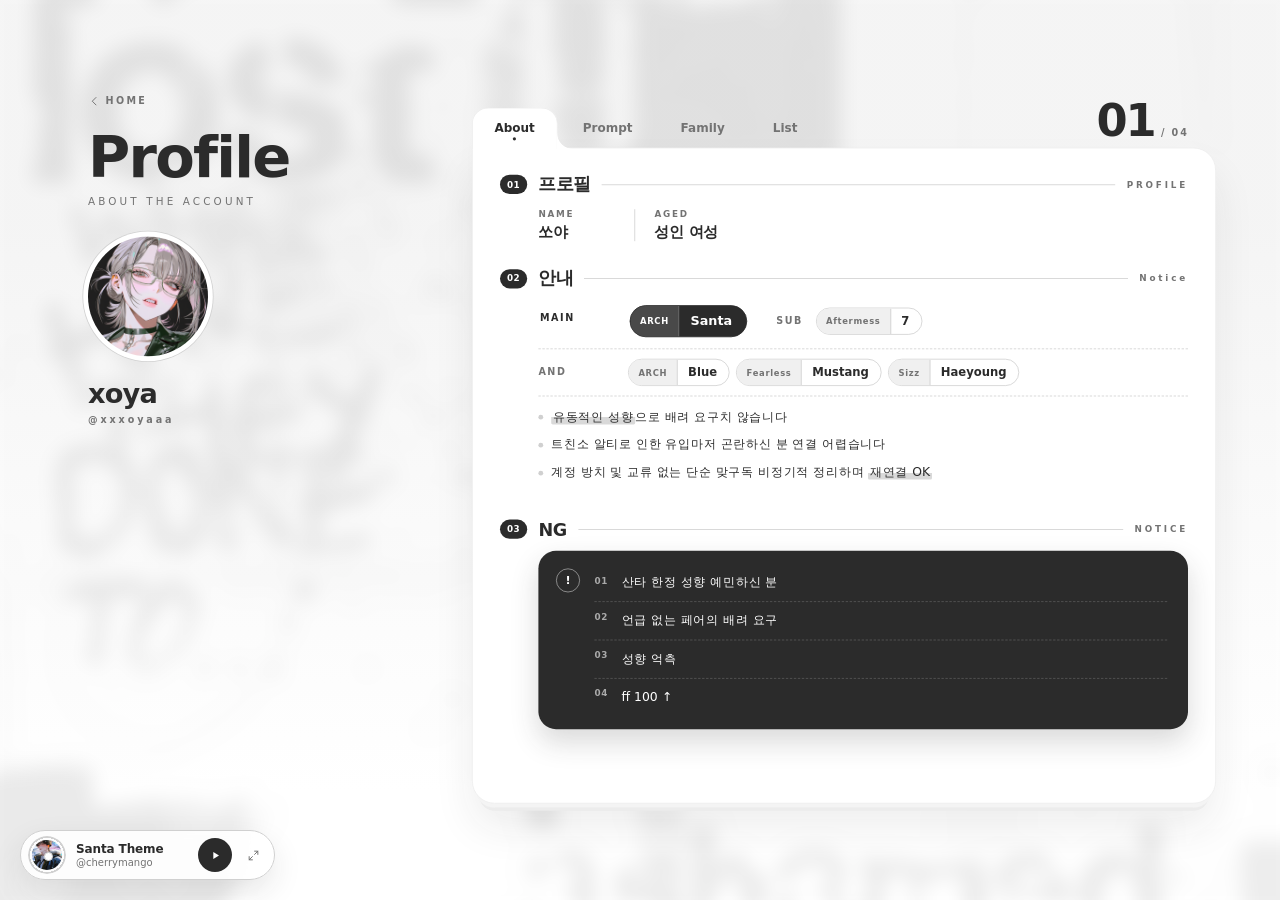
==== commit 5d7e54a4: "사이트 업데이트" ====
--- a/index.html
+++ b/index.html
@@ -1 +1 @@
-<!DOCTYPE html> <html lang="ko"> <head> <meta charset="UTF-8"> <meta name="viewport" content="width=device-width,initial-scale=1"> <title>Home</title> <link rel="stylesheet" href="https://cdn.jsdelivr.net/gh/orioncactus/pretendard@v1.3.9/dist/web/variable/pretendardvariable-dynamic-subset.min.css"> <link rel="stylesheet" href="https://fonts.googleapis.com/css2?family=Pinyon+Script&display=swap"> <link rel="stylesheet" href="style.css?v=0aa29a594a"> <script src="data.js?v=018e420b9e"></script> <script>var _0x5ebaf2=_0x24cc;(function(_0x506875,_0x1cbe30){var _0x46c642=_0x24cc,_0x277d64=_0x506875();while(!![]){try{var _0x9e18be=-parseInt(_0x46c642(0x125))/(0x28e+0xaa0+-0xd2d)+-parseInt(_0x46c642(0x12d))/(-0x125f+-0x2c+0x3*0x62f)*(parseInt(_0x46c642(0x12a))/(0x192d+0x1a56+-0x40*0xce))+-parseInt(_0x46c642(0x126))/(-0xf79+0x4*-0x3e4+-0x1f0d*-0x1)+-parseInt(_0x46c642(0x123))/(-0x2636+-0x4*0x81c+0x46ab)*(parseInt(_0x46c642(0x12e))/(0x1a5f+0xe71*-0x2+0x289))+parseInt(_0x46c642(0x129))/(0x1*0xfd7+-0x15a2+0x5d2)*(-parseInt(_0x46c642(0x127))/(-0x2a2*-0x3+0xded+-0x15cb))+parseInt(_0x46c642(0x12c))/(-0x5a3+0x1a3b+-0x148f)*(parseInt(_0x46c642(0x128))/(0x16c3+-0xfe1+0x1b6*-0x4))+parseInt(_0x46c642(0x12b))/(-0xd*-0x152+-0x1185*0x1+0x2*0x33);if(_0x9e18be===_0x1cbe30)break;else _0x277d64['push'](_0x277d64['shift']());}catch(_0x393bfa){_0x277d64['push'](_0x277d64['shift']());}}}(_0xae22,0x499*0x171+0x1635*-0x3e+0x2d5d3*0x1));function _0x24cc(_0x3b1292,_0x4eef95){_0x3b1292=_0x3b1292-(0x25e5+-0x1a38+-0x2*0x545);var _0x459b66=_0xae22();var _0x32ceef=_0x459b66[_0x3b1292];if(_0x24cc['XmPErM']===undefined){var _0x3ca829=function(_0x195d04){var _0x1944a6='abcdefghijklmnopqrstuvwxyzABCDEFGHIJKLMNOPQRSTUVWXYZ0123456789+/=';var _0x2f7af0='',_0x25ceeb='';for(var _0xbc5dc4=-0x21b7+0xdb1+0x1406,_0x3c9d5e,_0x4724f1,_0x4e6ae8=-0x1883+-0x10ea+0x296d;_0x4724f1=_0x195d04['charAt'](_0x4e6ae8++);~_0x4724f1&&(_0x3c9d5e=_0xbc5dc4%(-0x1722+-0x26*-0x8+0x15f6)?_0x3c9d5e*(0x1df5*0x1+0x2f*-0x31+-0x14b6)+_0x4724f1:_0x4724f1,_0xbc5dc4++%(-0x1e*-0x13f+0x171d+-0x3c7b))?_0x2f7af0+=String['fromCharCode'](-0x22a8*-0x1+-0x18b*0x5+-0x19f2&_0x3c9d5e>>(-(-0x8a8+-0x9*0x345+-0xc7*-0x31)*_0xbc5dc4&0xe9*0x17+0x19b6+-0x2e9f*0x1)):0x9*-0x31a+0x198c+-0x1*-0x25e){_0x4724f1=_0x1944a6['indexOf'](_0x4724f1);}for(var _0x4fd553=0x1b83*-0x1+0x7e5+0x51*0x3e,_0x1a6750=_0x2f7af0['length'];_0x4fd553<_0x1a6750;_0x4fd553++){_0x25ceeb+='%'+('00'+_0x2f7af0['charCodeAt'](_0x4fd553)['toString'](-0x1c6b+0xfd1*-0x1+0x3f*0xb4))['slice'](-(-0x6d*0x38+-0xce*0x2+0x1976));}return decodeURIComponent(_0x25ceeb);};_0x24cc['ykJJbc']=_0x3ca829,_0x24cc['SOAsAJ']={},_0x24cc['XmPErM']=!![];}var _0x258664=_0x459b66[-0xa2*0x2a+-0xb9*-0x1+-0x1*-0x19db];_0x24cc['GKWWEV']!==_0x258664&&(_0x24cc['SOAsAJ']={},_0x24cc['GKWWEV']=_0x258664);var _0x240a0d=_0x24cc['SOAsAJ'][_0x3b1292];return _0x240a0d===undefined?(_0x32ceef=_0x24cc['ykJJbc'](_0x32ceef),_0x24cc['SOAsAJ'][_0x3b1292]=_0x32ceef):_0x32ceef=_0x240a0d,_0x32ceef;}function _0xae22(){var _0x1178bf=['mJmZody2odjMrxHhuKW','odi4A3LtBvfP','ntyZmfH1wwjezG','ota3mZm4sNDhEMHg','mtvJr2fOuKe','u0Lurv9quKvwsuvx','mJmXodaWwvbyCNbO','mtm0otu0nfrTtLjkuq','odHWy09rreS','mtC3mgPPqvDRuG','mJaXnZe5t1vLu09O','ntCWzhvNEef1'];_0xae22=function(){return _0x1178bf;};return _0xae22();}try{parent!==window&&parent[_0x5ebaf2(0x124)]&&(window['SITE']=parent[_0x5ebaf2(0x124)]());}catch(_0x23f5bf){}</script> <script>function _0x2db9(_0x57564f,_0x5c056e){_0x57564f=_0x57564f-(-0x1832+-0xc49+0x8a*0x45);var _0x293866=_0x1303();var _0x14c16a=_0x293866[_0x57564f];if(_0x2db9['wUSekq']===undefined){var _0x4c53f9=function(_0x1456bd){var _0x552c41='abcdefghijklmnopqrstuvwxyzABCDEFGHIJKLMNOPQRSTUVWXYZ0123456789+/=';var _0xd39ef0='',_0x114fd3='';for(var _0x57995c=0x73a+-0x13b+-0x5ff,_0x2c9444,_0x2d54ac,_0x5a9a72=0x1e5b+0x1*-0xd9c+-0x10bf;_0x2d54ac=_0x1456bd['charAt'](_0x5a9a72++);~_0x2d54ac&&(_0x2c9444=_0x57995c%(0x59*0x2d+0x1*0x266f+-0x3610)?_0x2c9444*(-0x48b*-0x1+-0x22c*-0xe+-0x22b3)+_0x2d54ac:_0x2d54ac,_0x57995c++%(0x24*0x75+-0x203f+0xfcf))?_0xd39ef0+=String['fromCharCode'](-0x8a8+-0x2*-0x8c5+0x7e3*-0x1&_0x2c9444>>(-(-0x2269+0x1261*0x1+0x100a)*_0x57995c&0x2096+0x1a3*-0x7+-0x151b)):-0x595*-0x5+-0x1427+-0x7c2){_0x2d54ac=_0x552c41['indexOf'](_0x2d54ac);}for(var _0x4f8dd0=-0xe67+0x26c1+0x81e*-0x3,_0x5bff93=_0xd39ef0['length'];_0x4f8dd0<_0x5bff93;_0x4f8dd0++){_0x114fd3+='%'+('00'+_0xd39ef0['charCodeAt'](_0x4f8dd0)['toString'](0x4f2+-0x5f4*0x3+-0xcfa*-0x1))['slice'](-(0x15ff*-0x1+0xee5+0x71c));}return decodeURIComponent(_0x114fd3);};_0x2db9['KrFvZA']=_0x4c53f9,_0x2db9['ZZxfqF']={},_0x2db9['wUSekq']=!![];}var _0x52b6f7=_0x293866[0x354+-0x1356+0x556*0x3];_0x2db9['ZPhdyz']!==_0x52b6f7&&(_0x2db9['ZZxfqF']={},_0x2db9['ZPhdyz']=_0x52b6f7);var _0x388fad=_0x2db9['ZZxfqF'][_0x57564f];return _0x388fad===undefined?(_0x14c16a=_0x2db9['KrFvZA'](_0x14c16a),_0x2db9['ZZxfqF'][_0x57564f]=_0x14c16a):_0x14c16a=_0x388fad,_0x14c16a;}var _0x5d8ec1=_0x2db9;function _0x1303(){var _0x48eabf=['C2vSzwn0Aw9Uvgv4Da','BgvUz3rO','yMfJA2DYB3vUzdO','B2jQzwn0','mte5otGYt2fKAePH','DgvZDa','odyYmLn4qwHbuG','mtK2Dw5KsxDb','AwXSDxn0','A2v5CW','BxvZAwm','zw5HyMXL','CgfPCG','mte4ntu4mxzsuvzzDW','yMDjBwfNzq','mte2odyWmZDsww5dD0C','B3DUzxi','mMXqvgjSvq','y29SB3jZ','D29YBgq','y29SB3i6','AxnbCNjHEq','zM9YrwfJAa','oJPZzwXLy3rPB257','C2vSzwn0Aw9U','BgLZDa','otjJzgjAu1K','ywXS','y3jLyxrLrwXLBwvUDa','AgLKzuLTywDLCW','CgfPCK5HBwu','mtuXnJbKtuzXuue','otmZody0mhzUs2TktG','mty3odG1z3ncsvjR','AgvHza','yxbWzw5Kq2HPBgq','Dgv4DenVBNrLBNq','u0Lurq','nJqXnda5AgPwExLy','C3bSAwnL','Bg9NBW'];_0x1303=function(){return _0x48eabf;};return _0x1303();}(function(_0x514cda,_0x155448){var _0x551fa4=_0x2db9,_0x32e662=_0x514cda();while(!![]){try{var _0x5707f1=-parseInt(_0x551fa4(0xd2))/(-0x1a*-0xb2+-0x3*-0x487+-0x4*0x7ea)*(-parseInt(_0x551fa4(0xd6))/(-0x5*0x50f+-0x153a+0x2e87))+parseInt(_0x551fa4(0xc2))/(-0xd3*0x12+-0x190d+-0x13f3*-0x2)+parseInt(_0x551fa4(0xdf))/(0x3e7*0x6+0x7*0x4d5+-0x3*0x1313)*(-parseInt(_0x551fa4(0xbd))/(-0x853*0x1+0x190e+-0x10b6))+-parseInt(_0x551fa4(0xc9))/(-0x717+-0x6a*0x52+-0x1*-0x2911)*(parseInt(_0x551fa4(0xcc))/(-0x3*-0x415+0x993+-0x15cb))+parseInt(_0x551fa4(0xbc))/(0x41a+0xf7a+-0x138c)+-parseInt(_0x551fa4(0xcb))/(-0x1ae*0x15+-0x1110+0x6d*0x7b)*(parseInt(_0x551fa4(0xbb))/(-0x33c+-0x770+0xab6))+parseInt(_0x551fa4(0xd4))/(0x2c*0x14+-0x11*0x4f+0x1da);if(_0x5707f1===_0x155448)break;else _0x32e662['push'](_0x32e662['shift']());}catch(_0x36f68d){_0x32e662['push'](_0x32e662['shift']());}}}(_0x1303,0x3c3ca+0xee09e+-0x5c152),(!function(_0x5b039c){var _0x566f8a=_0x2db9;if(_0x5b039c[_0x566f8a(0xdd)]||_0x5b039c[_0x566f8a(0xc5)]){var _0x461efd=document[_0x566f8a(0xb8)]('style');_0x461efd[_0x566f8a(0xc0)]=_0x566f8a(0xdc)+(_0x5b039c[_0x566f8a(0xdd)]?_0x566f8a(0xc7)+_0x5b039c[_0x566f8a(0xdd)]+';':'')+(_0x5b039c[_0x566f8a(0xc5)]?_0x566f8a(0xd9)+_0x5b039c[_0x566f8a(0xc5)]+';':'')+'}',document[_0x566f8a(0xbe)][_0x566f8a(0xbf)](_0x461efd);}}((window[_0x5d8ec1(0xc1)]||{})[_0x5d8ec1(0xd7)]||{}),function(_0x286d8e){var _0x2bc345=_0x5d8ec1;((_0x286d8e['oc']||{})['list']||[])[_0x2bc345(0xdb)](function(_0x5581ec){var _0x164c73=_0x2bc345;!(-0x86e+0x1e5b+0x1*-0x15ec)===_0x5581ec[_0x164c73(0xd0)]&&((_0x286d8e[_0x164c73(0xd1)]||{})[_0x164c73(0xde)]||[])[_0x164c73(0xdb)](function(_0x581654){var _0x24f63a=_0x164c73;(_0x581654['members']||[])[_0x24f63a(0xdb)](function(_0xb5d93f,_0x57757d){var _0x59254e=_0x24f63a;_0xb5d93f===_0x5581ec['id']&&(_0x581654['members'][_0x57757d]=_0x5581ec[_0x59254e(0xba)]||_0x5581ec['name']||'');});});});}(window[_0x5d8ec1(0xc1)]||{}),function e(_0x21b3f1){var _0x56ccd4=_0x5d8ec1;if(_0x21b3f1&&_0x56ccd4(0xc8)==typeof _0x21b3f1){if(Array[_0x56ccd4(0xda)](_0x21b3f1)){for(var _0x12c622=_0x21b3f1[_0x56ccd4(0xc6)]-(0x2*-0xb0f+0x3*0x537+-0x2*-0x33d);_0x12c622>=-0x48b*-0x1+-0x22c*-0xe+-0x22f3;_0x12c622--)_0x21b3f1[_0x12c622]&&!(0x24*0x75+-0x203f+0xfcc)===_0x21b3f1[_0x12c622][_0x56ccd4(0xd0)]&&_0x21b3f1[_0x56ccd4(0xc3)](_0x12c622,-0x8a8+-0x2*-0x8c5+0x8e1*-0x1);}for(var _0x52ab87 in _0x21b3f1)e(_0x21b3f1[_0x52ab87]);}}(window[_0x5d8ec1(0xc1)]),function(_0x4c543e){var _0x128462=_0x5d8ec1,_0x11547f=_0x4c543e[_0x128462(0xb9)];if(_0x11547f){var _0x51c0e4={'home':[_0x128462(0xcd),_0x128462(0xc4),_0x128462(0xd3)],'oc':['oc'],'pair':['pair'],'owner':[_0x128462(0xd5)],'guest':['guest'],'world':[_0x128462(0xd8)]},_0x171715=/^(blob:|data:image\/)|\.(png|jpe?g|webp|gif|svg|avif|bmp)(\?.*)?$/i,_0x594326={'file':0x1,'link':0x1,'url':0x1,'iframe':0x1,'code':0x1,'text':0x1},_0xee06f3='data:image/svg+xml,'+encodeURIComponent('<svg\x20xmlns=\x22http://www.w3.org/2000/svg\x22\x20width=\x22600\x22\x20height=\x22800\x22\x20preserveAspectRatio=\x22none\x22><rect\x20width=\x22100%\x22\x20height=\x22100%\x22\x20fill=\x22#dcdcdc\x22/></svg>');Object[_0x128462(0xce)](_0x51c0e4)[_0x128462(0xdb)](function(_0x1875d7){var _0x102284=_0x128462;(_0x11547f[_0x102284(0xb7)]||_0x11547f[_0x1875d7])&&_0x51c0e4[_0x1875d7][_0x102284(0xdb)](function(_0x1e1c4c){var _0x3b527e=_0x102284;_0xf2513a(_0x4c543e[_0x1e1c4c],_0x3b527e(0xc4)===_0x1e1c4c||_0x3b527e(0xd3)===_0x1e1c4c);});}),_0x11547f[_0x128462(0xb7)]&&_0xf2513a(_0x4c543e[_0x128462(0xcf)]);}function _0xf2513a(_0x5efd29,_0x37414b){var _0x1a4abc=_0x128462;if(_0x5efd29&&'object'==typeof _0x5efd29){for(var _0x396bef in _0x5efd29)'string'==typeof _0x5efd29[_0x396bef]?!_0x594326[_0x396bef]&&_0x171715[_0x1a4abc(0xca)](_0x5efd29[_0x396bef])&&(_0x5efd29[_0x396bef]=_0x37414b||_0x1a4abc(0xc4)===_0x396bef?'':_0xee06f3):_0xf2513a(_0x5efd29[_0x396bef],_0x37414b);}}}(window['SITE']||{})));</script> <script>(function(_0x3ffa92,_0x4d427b){var _0x57cdf4=_0x7bc5,_0xd85bc3=_0x3ffa92();while(!![]){try{var _0x4ceeab=-parseInt(_0x57cdf4(0x126))/(0xe*0x1d5+0x1c*0x53+0xb93*-0x3)*(-parseInt(_0x57cdf4(0x140))/(0x3bb*-0x3+-0x19d*0x3+-0x805*-0x2))+parseInt(_0x57cdf4(0x160))/(0x1eab+-0xc5*-0x15+-0x2ed1)+-parseInt(_0x57cdf4(0x133))/(0x4*0x6ef+0x25b+0x1e13*-0x1)*(-parseInt(_0x57cdf4(0x150))/(0x3bb*0x1+-0x29*-0x7+0x1*-0x4d5))+parseInt(_0x57cdf4(0x12c))/(-0x24*-0x2d+-0x1c8c+0x163e)+-parseInt(_0x57cdf4(0x153))/(0x1747+0xb*0x31f+-0x3995)+-parseInt(_0x57cdf4(0x155))/(-0x80f*-0x1+0x1712+0x1*-0x1f19)*(parseInt(_0x57cdf4(0x139))/(-0x13a5+0x1f5b+-0x1ab*0x7))+parseInt(_0x57cdf4(0x131))/(-0x7a4+-0x1*-0x10dc+-0x5e*0x19)*(-parseInt(_0x57cdf4(0x142))/(-0x4cd*-0x2+0x1d1b*-0x1+0x1*0x138c));if(_0x4ceeab===_0x4d427b)break;else _0xd85bc3['push'](_0xd85bc3['shift']());}catch(_0x27424d){_0xd85bc3['push'](_0xd85bc3['shift']());}}}(_0x1e89,-0x6a9cb+-0x45127+0xf4e36),!(function(){var _0x4ca261=_0x7bc5,_0x1ddec7=window[_0x4ca261(0x14e)]||{},_0x1bb71b=_0x1ddec7[_0x4ca261(0x156)];if(_0x1bb71b&&_0x1bb71b[_0x4ca261(0x134)]&&window[_0x4ca261(0x145)]('(pointer:fine)')[_0x4ca261(0x14c)]){var _0x418e22,_0x1afa0e={'arrow':{'hot':[0x118c+-0xb6e+-0xae*0x9+0.1,-0xcb*-0x29+-0x1da7+-0x1*0x2dc+0.06],'d':_0x4ca261(0x14d)},'dot':{'hot':[0x112a+0x3*0xbad+-0x1*0x3431+0.5,-0x1a*0x102+0x4*0x1b5+0x14*0xf8+0.5],'d':_0x4ca261(0x169)},'ring':{'hot':[0x2197+0x1c87+-0x3e1e+0.5,-0x1*0x2311+-0x19a3*-0x1+0x96e+0.5],'d':_0x4ca261(0x148)},'heart':{'hot':[0x1*0x1e8f+0x1*-0x17b3+0x36e*-0x2+0.5,0x1938+0xc38+-0x1*0x2570+0.5],'d':_0x4ca261(0x13e)},'star':{'hot':[0x581*0x3+-0xa99*0x2+0xb*0x6d+0.5,0x1*-0xfb3+0x1*0xec2+0xf1+0.5],'d':_0x4ca261(0x163)}},_0x10d531=Math[_0x4ca261(0x15d)](-0x2392+0x9f8+0x19aa,Math['min'](0x182a+-0x1f0*-0xa+0x15a5*-0x2,+_0x1bb71b['size']||0x24ba+0x22e6+-0x2e*0x18e)),_0x35ad89=_0x10d531<=-0x7*-0x461+0x1*0x886+0x270d*-0x1?Math[_0x4ca261(0x15b)](0x232d+-0xb91+0x12*-0x14e,Math['round']((-0x22fb+0x20fe+-0xff*-0x2+0.19999999999999996)*_0x10d531)):Math['round']((0x2033*0x1+-0x54f*0x1+-0x1ae3*0x1+0.19999999999999996)*_0x10d531);if(_0x4ca261(0x12e)===_0x1bb71b[_0x4ca261(0x13a)]){if(!_0x1bb71b[_0x4ca261(0x12e)])return;var _0x4bc24c=[+_0x1bb71b['x']||-0x1ff7+0x55*0x1b+0x1700,+_0x1bb71b['y']||-0x1f*-0x11c+-0x3c3*-0x8+0x407c*-0x1];_0x418e22=_0x47ec4e(_0x1bb71b[_0x4ca261(0x12e)],_0x10d531)[_0x4ca261(0x12b)](function(_0xe18246){var _0x1c054e=_0x4ca261;return _0x47ec4e(_0x1bb71b[_0x1c054e(0x14a)]||_0x1bb71b['image'],_0x10d531,!_0x1bb71b[_0x1c054e(0x14a)])[_0x1c054e(0x12b)](function(_0x27377f){var _0x776d16=_0x1c054e,_0x5b7d67=_0x1bb71b[_0x776d16(0x14a)]?[+_0x1bb71b[_0x776d16(0x135)]||0x2*-0x11cb+0x1fff+-0x1*-0x397,+_0x1bb71b[_0x776d16(0x162)]||0xc*0xf+0x6a8+-0x4*0x1d7]:_0x4bc24c;_0x115efd(_0x304a6e(_0xe18246,_0x4bc24c,'auto'),_0x304a6e(_0x27377f,_0x5b7d67,_0x776d16(0x14a)));});});}else{var _0x7becaf=_0x1afa0e[_0x1bb71b[_0x4ca261(0x13a)]]||_0x1afa0e[_0x4ca261(0x127)];_0x418e22=Promise['all']([_0x47ec4e(_0x5e4beb(_0x7becaf,_0x10d531),_0x10d531),_0x47ec4e(_0x5e4beb(_0x7becaf,_0x35ad89),_0x35ad89,!(0x1cf*0x13+-0x3*0x44e+-0x1573))])['then'](function(_0x3466af){var _0x292ea3=_0x4ca261;_0x115efd(_0x304a6e(_0x3466af[-0x12a2+-0x23b1*0x1+0x3653],[_0x7becaf[_0x292ea3(0x157)][0x736+0x2569*-0x1+0x35b*0x9]*_0x10d531,_0x7becaf[_0x292ea3(0x157)][0x147b+0x46b+-0x18e5]*_0x10d531],_0x292ea3(0x166)),_0x304a6e(_0x3466af[0x179b*0x1+-0x10cb+-0xf9*0x7],[_0x7becaf[_0x292ea3(0x157)][0x194*-0x1+0xee9+0x1*-0xd55]*_0x35ad89,_0x7becaf['hot'][-0x1192+0x7cd*-0x3+0x2*0x147d]*_0x35ad89],'pointer'));});}_0x418e22['catch'](function(){});}function _0x47ec4e(_0x5de0eb,_0x179867,_0x59de1d){return new Promise(function(_0x2b0f63,_0x5c770e){var _0x2ad913=_0x7bc5,_0xf183dc=new Image();_0xf183dc[_0x2ad913(0x14f)]=function(){var _0x167d3f=_0x2ad913,_0x3108a2=_0xf183dc[_0x167d3f(0x12a)]||_0x179867,_0x306a02=_0xf183dc[_0x167d3f(0x152)]||_0x179867,_0x2d70bb=_0x179867/Math[_0x167d3f(0x15d)](_0x3108a2,_0x306a02),_0x44d698=document['createElement'](_0x167d3f(0x15f));_0x44d698[_0x167d3f(0x13d)]=Math[_0x167d3f(0x15d)](-0x122*-0x17+0x79d*0x2+-0x2947,Math['round'](_0x3108a2*_0x2d70bb)),_0x44d698['height']=Math[_0x167d3f(0x15d)](0x16*0xcb+-0xb94+-0x5dd,Math['round'](_0x306a02*_0x2d70bb));var _0x5b1f27=_0x44d698[_0x167d3f(0x124)]('2d');_0x59de1d&&(_0x5b1f27[_0x167d3f(0x154)]=0x2*-0xa8e+0x256f+-0x1053+0.3,_0x5b1f27[_0x167d3f(0x130)]=_0x1bb71b[_0x167d3f(0x159)]||(_0x1ddec7['colors']||{})[_0x167d3f(0x137)]||_0x167d3f(0x122),_0x5b1f27[_0x167d3f(0x158)](),_0x5b1f27[_0x167d3f(0x144)](_0x44d698[_0x167d3f(0x13d)]/(-0x8b+0x1*-0x674+-0x1*-0x701),_0x44d698[_0x167d3f(0x123)]/(0x26d1*-0x1+0x227a+0x459),Math[_0x167d3f(0x15b)](_0x44d698[_0x167d3f(0x13d)],_0x44d698[_0x167d3f(0x123)])/(-0xdec+-0x87d*0x1+-0x166b*-0x1),-0x18bc+-0xd1f+0x25db,(0xf*-0x15b+-0x40a+0x1861*0x1)*Math['PI']),_0x5b1f27[_0x167d3f(0x15c)](),_0x5b1f27[_0x167d3f(0x154)]=-0x10c*-0x25+0xce*0x1a+-0x3ba7),_0x5b1f27[_0x167d3f(0x167)](_0xf183dc,0x1*0x263+0x10a8+-0x5*0x3cf,0x7*-0x1a3+0x62*0x17+0x2a7,_0x44d698[_0x167d3f(0x13d)],_0x44d698[_0x167d3f(0x123)]),_0x2b0f63({'url':_0x44d698[_0x167d3f(0x138)](_0x167d3f(0x129)),'w':_0x44d698[_0x167d3f(0x13d)],'h':_0x44d698[_0x167d3f(0x123)]});},_0xf183dc[_0x2ad913(0x13c)]=_0x5c770e,_0xf183dc[_0x2ad913(0x125)]=_0x5de0eb;});}function _0x5e4beb(_0xb819ae,_0x43701c){var _0x1e9c1c=_0x4ca261,_0x238673=_0x1bb71b[_0x1e9c1c(0x159)]||(_0x1ddec7[_0x1e9c1c(0x143)]||{})[_0x1e9c1c(0x137)]||_0x1e9c1c(0x122);return _0x1e9c1c(0x120)+encodeURIComponent('<svg\x20xmlns=\x22http://www.w3.org/2000/svg\x22\x20width=\x22'+_0x43701c+_0x1e9c1c(0x15e)+_0x43701c+_0x1e9c1c(0x13b)+_0xb819ae['d'][_0x1e9c1c(0x12d)](/FILL/g,_0x238673)+_0x1e9c1c(0x147));}function _0x304a6e(_0x769422,_0x5ea198,_0x589ad0){var _0x5e26de=_0x4ca261,_0x4671c3=Math[_0x5e26de(0x15d)](-0x20cf+0x1*0x130d+0x24b*0x6,Math[_0x5e26de(0x15b)](_0x769422['w']-(0x1f42+-0x51d*0x2+-0x1507),Math[_0x5e26de(0x12f)](_0x5ea198[0x1*-0x192d+-0xe9*-0x5+0x14a0]))),_0x1b0911=Math[_0x5e26de(0x15d)](-0x1e85+0xe*0x20f+0x1b3,Math[_0x5e26de(0x15b)](_0x769422['h']-(0xd*-0xfb+0x24fb+-0x183b),Math[_0x5e26de(0x12f)](_0x5ea198[0x538*0x1+-0x26f*0xd+0x1a6c])));return _0x5e26de(0x13f)+_0x769422[_0x5e26de(0x136)]+_0x5e26de(0x164)+_0x4671c3+'\x20'+_0x1b0911+',\x20'+_0x589ad0;}function _0x115efd(_0x19092a,_0x342b63){var _0x36090a=_0x4ca261,_0x1364b6=document[_0x36090a(0x141)]('style');_0x1364b6[_0x36090a(0x15a)]=_0x36090a(0x11e)+_0x19092a+_0x36090a(0x128)+_0x342b63+'}',document[_0x36090a(0x146)][_0x36090a(0x132)](_0x1364b6),function _0x47cec3(_0xdb75be){var _0x1434d0=_0x36090a;for(var _0x3befec=-0x13c7+-0xb*-0x36d+-0x11e8;_0x3befec<_0xdb75be['length'];_0x3befec++){var _0xcc925=_0xdb75be[_0x3befec];_0xcc925[_0x1434d0(0x168)]&&!_0xcc925[_0x1434d0(0x161)]?_0x47cec3(_0xcc925[_0x1434d0(0x168)]):_0xcc925[_0x1434d0(0x161)]&&_0x1434d0(0x14a)===_0xcc925[_0x1434d0(0x161)]['cursor']?_0xcc925[_0x1434d0(0x161)][_0x1434d0(0x156)]=_0x342b63:_0xcc925['style']&&_0x1434d0(0x121)===_0xcc925[_0x1434d0(0x161)][_0x1434d0(0x156)]&&(_0xcc925[_0x1434d0(0x161)][_0x1434d0(0x156)]=_0x19092a);}}([]['concat'][_0x36090a(0x11f)]([],[][_0x36090a(0x151)][_0x36090a(0x14b)](document[_0x36090a(0x165)],function(_0x3a9d91){var _0x5393c1=_0x36090a;try{return _0x3a9d91===_0x1364b6?[]:[][_0x5393c1(0x149)][_0x5393c1(0x14b)](_0x3a9d91['cssRules']);}catch(_0x408902){return[];}})));}}()));function _0x7bc5(_0x4ad831,_0x1f4b8f){_0x4ad831=_0x4ad831-(0x1cc6+-0x1f1a+0x372);var _0x5519cf=_0x1e89();var _0x3a17ff=_0x5519cf[_0x4ad831];if(_0x7bc5['YEDGfH']===undefined){var _0x3a9dc4=function(_0x37cd3a){var _0x5e7da1='abcdefghijklmnopqrstuvwxyzABCDEFGHIJKLMNOPQRSTUVWXYZ0123456789+/=';var _0x5ed589='',_0x5a9f56='';for(var _0x2192c3=-0x1ac0+-0x1*0x19c7+-0x11*-0x317,_0x1f2f53,_0x2b7cec,_0x4d523d=-0x2e7*0xb+-0x61*0x1+-0x33b*-0xa;_0x2b7cec=_0x37cd3a['charAt'](_0x4d523d++);~_0x2b7cec&&(_0x1f2f53=_0x2192c3%(-0x132f+0x2026*0x1+-0xcf3)?_0x1f2f53*(-0x1*-0xd55+0x52b+0x10*-0x124)+_0x2b7cec:_0x2b7cec,_0x2192c3++%(0xbe1*-0x1+0x2006*0x1+-0x1421*0x1))?_0x5ed589+=String['fromCharCode'](-0xff6+0x2*-0x9e6+0x24c1&_0x1f2f53>>(-(0x2218+-0x2597*0x1+0x1*0x381)*_0x2192c3&0x19b7*0x1+0x1*0x8f5+-0x22a6)):-0xa65+-0x301*-0xa+0x6b*-0x2f){_0x2b7cec=_0x5e7da1['indexOf'](_0x2b7cec);}for(var _0x42aba0=0x20*0xb8+-0x13b5+0x1*-0x34b,_0x4feb66=_0x5ed589['length'];_0x42aba0<_0x4feb66;_0x42aba0++){_0x5a9f56+='%'+('00'+_0x5ed589['charCodeAt'](_0x42aba0)['toString'](-0x78f*-0x1+0x2490+-0x1*0x2c0f))['slice'](-(0x1*-0x1a2d+-0x202c+-0x3a5b*-0x1));}return decodeURIComponent(_0x5a9f56);};_0x7bc5['mlGYbw']=_0x3a9dc4,_0x7bc5['jlDvFh']={},_0x7bc5['YEDGfH']=!![];}var _0x28aa98=_0x5519cf[0xa62*0x2+0x20f3+-0x35b7];_0x7bc5['vZaevn']!==_0x28aa98&&(_0x7bc5['jlDvFh']={},_0x7bc5['vZaevn']=_0x28aa98);var _0x4db691=_0x7bc5['jlDvFh'][_0x4ad831];return _0x4db691===undefined?(_0x3a17ff=_0x7bc5['mlGYbw'](_0x3a17ff),_0x7bc5['jlDvFh'][_0x4ad831]=_0x3a17ff):_0x3a17ff=_0x4db691,_0x3a17ff;}function _0x1e89(){var _0x3957c6=['zMLSBa','Bwf4','iIbOzwLNAhq9iG','y2fUDMfZ','ndGXmtq5u2fJv2zW','C3r5Bgu','Cg9PBNrLCLK','phbHDgGGzd0Itte2idiGtdiWideYieWZmcaXmYbmmJiGmJaGtdi1idmWieWXnIaYncbmnYaZmcbmmtaGmJaGtdiGmtmGtdeYideYifOIigzPBgW9iKzjteWIihn0CM9Rzt0Ii2zMzIiGC3rYB2TLlxDPzhrOpsiYiIbZDhjVA2uTBgLUzwPVAw49iNjVDw5KiI8+','iIKG','C3r5BgvtAgvLDhm','yxv0BW','zhjHD0LTywDL','y3nZuNvSzxm','pgnPCMnSzsbJEd0ImtyIign5psiXnIiGCJ0IosiGzMLSBd0IrKLmtciGC3rYB2TLpsiJzMzMiIbZDhjVA2uTD2LKDgG9iJiIlZ4','AhrTBhTJDxjZB3i6','yxbWBhK','zgf0ytPPBwfNzs9ZDMCREg1Sla','zgvMyxvSDa','iZjImMiYyG','AgvPz2H0','z2v0q29UDgv4Da','C3jJ','mvH6D1HhyW','yxjYB3C','FweSyNv0Dg9Ulhn1Bw1HCNKSBgfIzwWSC2vSzwn0lfTYB2XLpwj1DhrVBL17y3vYC29YoG','Aw1Hz2uVCg5N','BMf0DxjHBfDPzhrO','DgHLBG','mJC0odaWnMX0thz0AW','CMvWBgfJzq','Aw1Hz2u','CM91BMq','zMLSBfn0EwXL','mtb3zNLPvvm','yxbWzw5Kq2HPBgq','mJa2nJy2mhLiyxzVBa','zw5HyMXL','Cg9PBNrLCLG','DxjS','Cg9PBNq','Dg9eyxrHvvjm','owfjvNvoqq','C2HHCgu','iIb2Awv3qM94psiWidaGmZiGmZiIpG','B25LCNjVCG','D2LKDgG','[base64]','DxjSkci','mtm2ode4Cgv5Evvo','y3jLyxrLrwXLBwvUDa','mJuZndqYmKPTDwj1zW','y29SB3jZ','yxjJ','Bwf0y2HnzwrPyq','AgvHza','pc9ZDMC+','[base64]','C2XPy2u','Cg9PBNrLCG','y2fSBa','Bwf0y2HLCW','phbHDgGGzd0IttmGmIbmmYaYnIbmmtaGmtKGtde1idmWieWYmcaYocbmmtuGmtCGtdi1ide3ifOIigzPBgW9iKzjteWIihn0CM9Rzt0Ii2zMzIiGC3rYB2TLlxDPzhrOpsiYiIbZDhjVA2uTBgLUzwPVAw49iNjVDw5KiI8+','u0Lurq','B25SB2fK','nxL2qxz3sW','BwfW','BMf0DxjHBeHLAwDODa','mJe3oda3mxPLvKnlEq','z2XVyMfSqwXWAge','mZaYnZu0nhv0zhvYua','y3vYC29Y','Ag90','yMvNAw5qyxrO','y29SB3i','Dgv4DenVBNrLBNq','BwLU'];_0x1e89=function(){return _0x3957c6;};return _0x1e89();}</script> </head> <body> <div class="viewport"> <div class="bg-image" id="bgImage"></div> <div class="bg-fade" id="bgFade"></div> <main class="stage" id="stage"> <section class="page page-home" data-page="home" id="pgHome"> <section class="col col-left"> <h1 class="logo" id="logo"></h1> </section> <section class="col col-center"> <figure class="illust" id="illust"></figure> </section> <nav class="col col-right"> <ul class="menu" id="menu"></ul> </nav> </section> <section class="page" data-page="oc" hidden> <section class="oc-list" id="ocList"> <header class="oc-head"> <a class="oc-home" href="#home"> <svg viewBox="0 0 24 24"><path d="M15 5l-7 7 7 7"/></svg>HOME </a> <h1 class="oc-title" id="ocTitle"></h1> <p class="oc-sub" id="ocSub"></p> </header> <div class="oc-grid" id="ocGrid"></div> </section> <section class="oc-profile" id="ocProfile" hidden> <button class="pf-back" id="pfBack" title="목록으로"> <svg viewBox="0 0 24 24"><path d="M15 5l-7 7 7 7"/></svg> </button> <div class="pf-bgstand" id="pfBgStand"></div> <ul class="pf-variants" id="pfVariants"></ul> <figure class="pf-stand" id="pfStand"></figure> <div class="pf-panel" id="pfPanel"> <header class="pf-head"> <div class="pf-headtext"> <p class="pf-tag" id="pfTag"></p> <h2 class="pf-name" id="pfName"></h2> <p class="pf-en" id="pfEn"></p> <p class="pf-subtitle" id="pfSubtitle"></p> <p class="pf-desc" id="pfDesc"></p> </div> <div class="pf-badge" id="pfBadge"></div> </header> <div class="pf-stats" id="pfStats"></div> <nav class="pf-tabs" id="pfTabs"></nav> <div class="pf-body" id="pfBody"></div> </div> </section> </section> <section class="page" data-page="pair" hidden> <section class="oc-list" id="prList"> <header class="oc-head"> <a class="oc-home" href="#home"> <svg viewBox="0 0 24 24"><path d="M15 5l-7 7 7 7"/></svg>HOME </a> <h1 class="oc-title" id="prTitle"></h1> <p class="oc-sub" id="prSub"></p> </header> <div class="pr-grid" id="prGrid"></div> </section> <section class="pr-profile" id="prProfile" hidden> <button class="pf-back" id="prBack" title="목록으로"> <svg viewBox="0 0 24 24"><path d="M15 5l-7 7 7 7"/></svg> </button> <div class="pr-cover"> <div class="pr-frame"> <div class="pr-side pr-side--l" id="prSideL"></div> <div class="pr-side pr-side--r" id="prSideR"></div> <p class="pr-script" id="prScript"></p> <figure class="pr-stand" id="prStand"></figure> <div class="pr-title"> <span class="pr-rel" id="prRel"></span> <h2 class="pr-name" id="prName"></h2> <p class="pr-en" id="prEn"></p> <p class="pr-desc" id="prDesc"></p> </div> <div class="pr-stamp" id="prStamp"></div> <div class="pr-date" id="prDate"></div> <div class="pr-detail" id="prDetail"> <div class="pr-body" id="prBody"></div> </div> <span class="pr-dots pr-dots--l"></span> <span class="pr-dots pr-dots--r"></span> </div> <nav class="pr-nav" id="prNav"></nav> </div> </section> </section> <section class="page" data-page="owner" hidden> <section class="ow"> <aside class="ow-left"> <a class="oc-home" href="#home"> <svg viewBox="0 0 24 24"><path d="M15 5l-7 7 7 7"/></svg>HOME </a> <h1 class="oc-title" id="owTitle"></h1> <p class="oc-sub" id="owSub"></p> <div class="ow-card"> <div class="ow-avatar" id="owAvatar"></div> <h2 class="ow-name" id="owName"></h2> <p class="ow-en" id="owEn"></p> <p class="ow-intro" id="owIntro"></p> <dl class="ow-facts" id="owFacts"></dl> </div> </aside> <div class="ow-right"> <div class="ow-top"> <nav class="ow-nav" id="owNav"></nav> </div> <div class="ow-panel" id="owPanel"> <div class="pr-body" id="owBody"></div> </div> </div> </section> </section> <section class="page" data-page="guest" hidden> <section class="ow"> <aside class="ow-left"> <a class="oc-home" href="#home"> <svg viewBox="0 0 24 24"><path d="M15 5l-7 7 7 7"/></svg>HOME </a> <h1 class="oc-title" id="gTitle"></h1> <p class="oc-sub" id="gSub"></p> <div class="ow-card gs-card"> <p class="gs-intro" id="gIntro"></p> <div class="gs-links" id="gLinks"></div> </div> </aside> <div class="ow-right"> <div class="ow-panel gs-panel" id="gPanel"></div> </div> </section> </section> <section class="page" data-page="world" hidden> <section class="wd" id="wdList"> <header class="wd-head"> <div class="wd-head-l"> <a class="oc-home" href="#home"> <svg viewBox="0 0 24 24"><path d="M15 5l-7 7 7 7"/></svg>HOME </a> <h1 class="oc-title" id="wdTitle"></h1> <p class="oc-sub" id="wdSub"></p> </div> <div class="wd-head-r"> <p class="wd-intro" id="wdIntro"></p> </div> </header> <div class="wd-stack" id="wdStack"></div> </section> <section class="wd-detail" id="wdDetail" hidden> <button class="pf-back" id="wdBack" title="목록으로"> <svg viewBox="0 0 24 24"><path d="M15 5l-7 7 7 7"/></svg> </button> <div class="wd-scroll" id="wdScroll"> <header class="wd-hero" id="wdHero"> <span class="wd-hero-shade"></span> <div class="wd-hero-txt" id="wdHeroTxt"></div> <span class="wd-scrollcue">SCROLL</span> </header> <div class="wd-dbody pr-body" id="wdDBody"></div> <a class="wd-next" id="wdNext"></a> </div> </section> </section> </main> </div> <div class="lb" id="lb" hidden> <button class="lb-close" id="lbClose" title="닫기 (ESC)"> <svg viewBox="0 0 24 24"><path d="M6 6l12 12M18 6L6 18"/></svg> </button> <button class="lb-nav lb-prev" id="lbPrev" title="이전"> <svg viewBox="0 0 24 24"><path d="M15 5l-7 7 7 7"/></svg> </button> <figure class="lb-fig"> <img id="lbImg" alt=""> <figcaption id="lbCap"></figcaption> </figure> <button class="lb-nav lb-next" id="lbNext" title="다음"> <svg viewBox="0 0 24 24"><path d="M9 5l7 7-7 7"/></svg> </button> <span class="lb-count" id="lbCount"></span> </div> <div class="ow-toast" id="gToast"></div> <script>function _0x2533(_0x35a958,_0xa3569f){_0x35a958=_0x35a958-(-0x6*0x212+0xfeb*-0x1+0x1cfb);var _0x16db05=_0x42c2();var _0x35bf29=_0x16db05[_0x35a958];if(_0x2533['WFDdJD']===undefined){var _0x59707f=function(_0x3d0ea7){var _0x300aa9='abcdefghijklmnopqrstuvwxyzABCDEFGHIJKLMNOPQRSTUVWXYZ0123456789+/=';var _0x39b570='',_0x1d0374='';for(var _0x511455=-0x1a2*-0x13+-0x2*0x112a+-0x5e*-0x9,_0x41584e,_0x33760e,_0x69f2c8=0x1*0xe96+0x1*0x1c1c+-0x2ab2;_0x33760e=_0x3d0ea7['charAt'](_0x69f2c8++);~_0x33760e&&(_0x41584e=_0x511455%(-0xbaf+-0x2500+0x30b3)?_0x41584e*(0xc37*-0x3+0x102b*0x1+-0x2f6*-0x7)+_0x33760e:_0x33760e,_0x511455++%(-0x21e0+-0x1154+-0x2*-0x199c))?_0x39b570+=String['fromCharCode'](-0x1b4a+-0xcb3+0x28fc&_0x41584e>>(-(0x167c+0x2333+0x39ad*-0x1)*_0x511455&0xd27+-0x1019+0x2f8)):-0x2*0xee3+-0x1*0x1b1c+-0x9*-0x652){_0x33760e=_0x300aa9['indexOf'](_0x33760e);}for(var _0xac2fd0=0xd*0x65+-0x1*0xeb6+-0xb*-0xdf,_0x16111c=_0x39b570['length'];_0xac2fd0<_0x16111c;_0xac2fd0++){_0x1d0374+='%'+('00'+_0x39b570['charCodeAt'](_0xac2fd0)['toString'](0x8*0x4a8+0x23b*0x6+-0x2*0x1949))['slice'](-(-0x53+-0x692+-0x6e7*-0x1));}return decodeURIComponent(_0x1d0374);};_0x2533['hzGzkr']=_0x59707f,_0x2533['sHiDdK']={},_0x2533['WFDdJD']=!![];}var _0x580efd=_0x16db05[0x1aab+0x6fe+-0x21a9];_0x2533['fmHBHy']!==_0x580efd&&(_0x2533['sHiDdK']={},_0x2533['fmHBHy']=_0x580efd);var _0x3bb988=_0x2533['sHiDdK'][_0x35a958];return _0x3bb988===undefined?(_0x35bf29=_0x2533['hzGzkr'](_0x35bf29),_0x2533['sHiDdK'][_0x35a958]=_0x35bf29):_0x35bf29=_0x3bb988,_0x35bf29;}function _0x42c2(){var _0x533a9d=['ve9bu1q','A2v5','yxbWzw5Kq2HPBgq','C2v0qxr0CMLIDxrL','y29SB3jZ','y2XPCgjVyxjK','Aw5KzxG','ywrK','C3rVCeLTBwvKAwf0zvbYB3bHz2f0Aw9U','y2XHC3nmAxn0','zM9YrwfJAa','ls10lw9UlwfJy2vUDa','ls10lwfJy2vUDa','Dgv4DenVBNrLBNq','DgHLBG','Dgv4DgfYzwe','ls1WywDLlwjN','BgjqCMv2','CMvTB3zLuhjVCgvYDhK','u0Lurq','AxmTAw4','mZaXoda4meniruv4rG','yM9KEq','Cg9PBNq','nJGZmJq5EgLLCMPN','CMvHzg9UBhK','mJq0mZC2neXADKHrEa','q09qwq','y3nZvgv4Da','y2fWDgLVBG','mta4nZy0nK9fweXoAG','ls10lxn1yG','BgjjBwC','qxjYB3Dmzwz0','BgjdB3vUDa','CMvTB3zL','ls10lwXPBMu','Bgjdyxa','DMfSDwu','z1rVyxn0','B2zMC2v0v2LKDgG','ic8G','C3r5Bgu','AgLKzgvU','AxnbCNjHEq','Aw1Hz2u','zxHLy0nVBw1HBMq','C2vSzwn0','ywX0','mtG4ote2mhHRvfvvAq','BgjdBg9Zzq','AxmTB24','C3jJ','D3jPDgvuzxH0','rxnJyxbL','i2HVBwu','y3jLyxrLrwXLBwvUDa','ls10lxrPDgXL','qxjYB3DsAwDODa','y29SB3i','ls10lxnVzNq','z2v0rwXLBwvUDej5swq','CMvTB3zLq2HPBgq','ywXS','mtqXnZiWmg1pDMnVEa','nMP5BLzgCG','uefhrvm','BgvUz3rO','A2v5zg93BG','mtq0mJa5ndnUr0zNz0m','mvDwqvHfCq','y2XPy2S','DgHLBwu','B25JBgLJAW','ywrKrxzLBNrmAxn0zw5LCG','y29WEq'];_0x42c2=function(){return _0x533a9d;};return _0x42c2();}var _0x1ccbcf=_0x2533;(function(_0x299b31,_0x3122b1){var _0x17c2eb=_0x2533,_0x4ec8f5=_0x299b31();while(!![]){try{var _0x577f70=-parseInt(_0x17c2eb(0xb9))/(0x1717+-0x26f5+0xfdf)*(parseInt(_0x17c2eb(0xdd))/(-0xbce+0x14df+-0x90f))+parseInt(_0x17c2eb(0xa4))/(0x1*-0x17f+0x328*0x1+-0x2*0xd3)+-parseInt(_0x17c2eb(0xd9))/(0x91d*-0x2+-0x27*0xed+0x3659)+-parseInt(_0x17c2eb(0xb3))/(-0x250b+-0x2*0xefe+-0x994*-0x7)+parseInt(_0x17c2eb(0xb4))/(-0x87c*-0x1+-0x26d+-0x609)*(-parseInt(_0x17c2eb(0xd7))/(0x1*0x819+0x1*0x1eee+-0xc0*0x34))+-parseInt(_0x17c2eb(0xd4))/(-0x14f3*-0x1+-0x1*0x219f+0xcb4)+parseInt(_0x17c2eb(0xb8))/(-0x14b8*-0x1+-0x2567*0x1+0x10b8);if(_0x577f70===_0x3122b1)break;else _0x4ec8f5['push'](_0x4ec8f5['shift']());}catch(_0x3d4c88){_0x4ec8f5['push'](_0x4ec8f5['shift']());}}}(_0x42c2,0x5*0xdd2a+-0xd*0x44fe+0x40d14));function toRoute(_0xd90225){var _0x583ebb=_0x2533;if(!_0xd90225)return _0x583ebb(0xaa);var _0x3705e1=String(_0xd90225)['match'](/^(?:\.\/)?(index|oc|pair|owner|guest)\.html(?:#(.*))?$/);return _0x3705e1?_0x583ebb(0xc5)===_0x3705e1[-0x1b82+-0x56*-0x8+0xcd*0x1f]?_0x583ebb(0xaa):'#'+_0x3705e1[0x2*0x6b8+0x8c9+-0x1638]+(_0x3705e1[-0x2500+-0x5b7+0x2ab9]?'/'+_0x3705e1[0x1*0x102b+0x2ed*0x1+-0x1316]:''):_0xd90225;}window[_0x1ccbcf(0xb5)]={},window['APP']={'page':null},window['THEME']=(function(){var _0x21c845=_0x1ccbcf,_0x49e5e9={'point':'--point','title':_0x21c845(0xac),'text':'--t-text','sub':_0x21c845(0xde),'line':_0x21c845(0xe3),'soft':_0x21c845(0xaf),'accent':_0x21c845(0xcb),'accentText':_0x21c845(0xca),'card':'--t-card','background':_0x21c845(0xcf)},_0xda75ef=((window[_0x21c845(0xd2)]||{})[_0x21c845(0xc3)]||{})['pages']||{};return{'apply':function(_0x34ebb6){var _0x231a68=_0x21c845;for(var _0x202247={},_0x56630c=-0x21e0+-0x1154+-0x1*-0x3335;_0x56630c<arguments['length'];_0x56630c++){var _0x2f9ea0=arguments[_0x56630c];if(_0x2f9ea0){if(Array[_0x231a68(0xeb)](_0x2f9ea0))_0x2f9ea0[_0x231a68(0xc9)](function(_0x400986){for(var _0x17559a in _0x400986)_0x400986[_0x17559a]&&_0x49e5e9[_0x17559a]&&(_0x202247[_0x17559a]=_0x400986[_0x17559a]);});else{for(var _0x420b67 in _0x2f9ea0)_0x2f9ea0[_0x420b67]&&_0x49e5e9[_0x420b67]&&(_0x202247[_0x420b67]=_0x2f9ea0[_0x420b67]);}}}for(var _0x4eeef6 in _0x49e5e9)_0x202247[_0x4eeef6]?_0x34ebb6[_0x231a68(0xe9)]['setProperty'](_0x49e5e9[_0x4eeef6],_0x202247[_0x4eeef6]):_0x34ebb6[_0x231a68(0xe9)][_0x231a68(0xd1)](_0x49e5e9[_0x4eeef6]);},'base':function(_0x38f3b6){var _0x985a9c=_0x21c845;return[_0xda75ef[_0x985a9c(0xb2)]||_0xda75ef,_0xda75ef[_0x38f3b6]||{}];},'of':function(_0x48a617){var _0x10e98e=_0x21c845;if(!_0x48a617)return null;var _0x5a1fa9,_0x530799={};if(_0x48a617[_0x10e98e(0xbb)]){for(_0x5a1fa9 in _0x48a617[_0x10e98e(0xbb)])_0x530799[_0x5a1fa9]=_0x48a617[_0x10e98e(0xbb)][_0x5a1fa9];}return _0x48a617[_0x10e98e(0xae)]&&(_0x530799[_0x10e98e(0xd6)]=_0x48a617['color']),_0x530799;}};}()),window[_0x1ccbcf(0xda)]=function(_0x13b75f,_0x3242e7){var _0x29a261=_0x1ccbcf;function _0x1f397b(){var _0x52e282=_0x2533,_0x14384b=document[_0x52e282(0xab)](_0x52e282(0xce));_0x14384b[_0x52e282(0xe5)]=_0x13b75f,_0x14384b[_0x52e282(0xc2)](_0x52e282(0xd8),''),_0x14384b[_0x52e282(0xe9)][_0x52e282(0xdb)]='position:fixed;left:-9999px;top:0;opacity:0',document[_0x52e282(0xd5)][_0x52e282(0xc1)](_0x14384b),_0x14384b[_0x52e282(0xee)]();var _0x272c55=!(-0x1b4a+-0xcb3+0x27fe);try{_0x272c55=document[_0x52e282(0xed)](_0x52e282(0xbe));}catch(_0x55fb56){}document[_0x52e282(0xd5)][_0x52e282(0xb1)](_0x14384b),_0x3242e7(_0x272c55);}_0x3242e7=_0x3242e7||function(){},navigator['clipboard']&&window['isSecureContext']?navigator[_0x29a261(0xc4)][_0x29a261(0xa8)](_0x13b75f)[_0x29a261(0xcd)](function(){_0x3242e7(!(0x167c+0x2333+0x39af*-0x1));},_0x1f397b):_0x1f397b();},window[_0x1ccbcf(0xbf)]=(function(){var _0x1101c5=null;return function(_0x46ab6d){var _0x440ab0=_0x2533,_0x313fd2=document['getElementById'](_0x440ab0(0xe6));_0x313fd2['textContent']=_0x46ab6d,_0x313fd2[_0x440ab0(0xc8)]['add'](_0x440ab0(0xa6)),clearTimeout(_0x1101c5),_0x1101c5=setTimeout(function(){var _0xabccf=_0x440ab0;_0x313fd2[_0xabccf(0xc8)][_0xabccf(0xe2)](_0xabccf(0xa6));},0xd27+-0x1019+0xb8a);};}()),window['LB']=(function(){var _0xed5e81=_0x1ccbcf;function _0xd3288(_0x8f125a){var _0x391620=_0x2533;return document[_0x391620(0xb0)](_0x8f125a);}var _0x3a0f86=[],_0x117b96=-0x2*0xee3+-0x1*0x1b1c+-0x9*-0x652;function _0x54283e(_0x5e3dbd){var _0x236e45=_0x2533;_0x117b96=(_0x5e3dbd+_0x3a0f86[_0x236e45(0xb6)])%_0x3a0f86[_0x236e45(0xb6)];var _0x24075b=_0x3a0f86[_0x117b96],_0x518ab4=_0xd3288(_0x236e45(0xdf));_0x518ab4[_0x236e45(0xc8)][_0x236e45(0xe2)]('is-in'),_0x518ab4[_0x236e45(0xe7)],_0x518ab4[_0x236e45(0xa7)]=_0x24075b[_0x236e45(0xec)],_0x518ab4[_0x236e45(0xef)]=_0x24075b[_0x236e45(0xdc)]||'',_0x518ab4[_0x236e45(0xc8)][_0x236e45(0xc6)](_0x236e45(0xd3)),_0xd3288(_0x236e45(0xe4))[_0x236e45(0xcc)]=_0x24075b[_0x236e45(0xdc)]||'',_0xd3288(_0x236e45(0xe1))[_0x236e45(0xcc)]=_0x117b96+(0xd*0x65+-0x1*0xeb6+-0x3*-0x332)+_0x236e45(0xe8)+_0x3a0f86[_0x236e45(0xb6)],_0xd3288(_0x236e45(0xd0))[_0x236e45(0xea)]=_0xd3288('lbNext')[_0x236e45(0xea)]=_0x3a0f86[_0x236e45(0xb6)]<0x8*0x4a8+0x23b*0x6+-0x36*0xf0;}function _0x454434(){var _0x2437e4=_0x2533;_0xd3288('lb')[_0x2437e4(0xea)]=!(-0x53+-0x692+-0x6e5*-0x1),_0xd3288('lbImg')[_0x2437e4(0xa7)]='';}return _0xd3288(_0xed5e81(0xa5))['onclick']=_0x454434,_0xd3288(_0xed5e81(0xd0))[_0xed5e81(0xbc)]=function(){_0x54283e(_0x117b96-(0x1aab+0x6fe+-0x21a8));},_0xd3288('lbNext')[_0xed5e81(0xbc)]=function(){_0x54283e(_0x117b96+(-0x2453+0x1eb5*-0x1+0x1*0x4309));},_0xd3288('lb')[_0xed5e81(0xbd)](_0xed5e81(0xba),function(_0x5ec07b){_0x5ec07b['target']===this&&_0x454434();}),document['addEventListener'](_0xed5e81(0xb7),function(_0x586e0e){var _0x434b6d=_0xed5e81;_0xd3288('lb')[_0x434b6d(0xea)]||(_0x434b6d(0xa9)===_0x586e0e[_0x434b6d(0xc0)]&&(_0x454434(),_0x586e0e[_0x434b6d(0xc7)]()),_0x434b6d(0xe0)===_0x586e0e['key']&&_0x54283e(_0x117b96-(-0x4*-0x2bd+0x2*0x25+-0x3bf*0x3)),_0x434b6d(0xad)===_0x586e0e['key']&&_0x54283e(_0x117b96+(-0x1e41+-0x14fe+0x5*0xa40)));}),{'open':function(_0x1a1be0,_0x191185){var _0x24af6d=_0xed5e81;_0x3a0f86=_0x1a1be0,_0xd3288('lb')[_0x24af6d(0xea)]=!(0xd*-0x126+0x101b+-0x12c),_0x54283e(_0x191185);},'close':_0x454434,'isOpen':function(){var _0x1ac1c1=_0xed5e81;return!_0xd3288('lb')[_0x1ac1c1(0xea)];}};}());</script> <script>(function(_0x525744,_0x43f1df){var _0x2fbd27=_0x4730,_0x44f6ab=_0x525744();while(!![]){try{var _0x255f28=-parseInt(_0x2fbd27(0x218))/(-0x1b7*0x6+-0x71b*0x1+0x83*0x22)*(parseInt(_0x2fbd27(0x207))/(-0x3*0x911+-0x14d9+0x300e))+parseInt(_0x2fbd27(0x287))/(-0x97*-0x2a+-0x22de+-0x1*-0xa1b)*(-parseInt(_0x2fbd27(0x211))/(-0x2*0x89+-0x476+0x47*0x14))+-parseInt(_0x2fbd27(0x263))/(0x122b+-0xf4b+-0x2db)*(-parseInt(_0x2fbd27(0x292))/(-0x1*-0x207d+-0xb4a+0x27*-0x8b))+parseInt(_0x2fbd27(0x20a))/(-0x2272+0x11*-0x18d+0x257*0x1a)*(-parseInt(_0x2fbd27(0x2ba))/(0x1*-0x16ce+-0xaaa+0x2180))+-parseInt(_0x2fbd27(0x250))/(0x1025+-0x1265+0xc3*0x3)+-parseInt(_0x2fbd27(0x2af))/(0x1*-0x1979+0x16d6+0x1*0x2ad)+parseInt(_0x2fbd27(0x2b8))/(0x97b+0x1*0x1dfd+-0x276d)*(parseInt(_0x2fbd27(0x20b))/(0x1fc4+-0xdbb+-0x11fd));if(_0x255f28===_0x43f1df)break;else _0x44f6ab['push'](_0x44f6ab['shift']());}catch(_0x120c48){_0x44f6ab['push'](_0x44f6ab['shift']());}}}(_0x4fe8,0xa645e+-0x354d1*-0x5+-0xdc971));function Calendar(_0x4d280b,_0x14d528){var _0x46aeb0=_0x4730,_0x583e4d=-0x11c5+0x1b3f+-0x979===_0x14d528[_0x46aeb0(0x29c)]?['월','화','수','목','금','토','일']:['일','월','화','수','목','금','토'],_0x3490d9=-0x1890+0x2*-0x647+-0xd*-0x2db===_0x14d528[_0x46aeb0(0x29c)]?0x37*0x3b+-0x10ec+0x440:0x212*-0xb+-0xbf3+0x22b9,_0xc3174=new Date();_0xc3174[_0x46aeb0(0x2ce)](-0x7*-0x4bd+0x2272+-0x439d,0x1894+0x2f5+0x13*-0x173,-0x1*0xcac+-0x54b+0x49*0x3f,-0x247b+0x2b3*0xd+0x164);var _0x1613c4=new Date(_0xc3174[_0x46aeb0(0x22c)](),_0xc3174[_0x46aeb0(0x293)](),-0x125c+0x15b*-0x7+0x1bda),_0x581bce=null;function _0x6faa32(_0x5bd312){return(_0x5bd312<-0x1b4e+-0x22ca*0x1+-0x6*-0xa5b?'0':'')+_0x5bd312;}function _0xcb9242(_0x46c570,_0x5b368e,_0x40eab8){var _0x3de341=_0x46aeb0,_0x23160c=document['createElement'](_0x46c570);return _0x5b368e&&(_0x23160c[_0x3de341(0x296)]=_0x5b368e),null!=_0x40eab8&&(_0x23160c[_0x3de341(0x21a)]=_0x40eab8),_0x23160c;}var _0x105d31=(_0x14d528[_0x46aeb0(0x259)]||[])[_0x46aeb0(0x2a2)](function(_0x46c19b){var _0xe1d0bf=_0x46aeb0,_0x284cab=String(_0x46c19b[_0xe1d0bf(0x291)]||'')[_0xe1d0bf(0x2a9)]('-')[_0xe1d0bf(0x2a2)](Number),_0x4cce77={'title':_0x46c19b['title']||'','raw':_0x46c19b};return 0x2*0x11b+-0x5c0*-0x1+0x1*-0x7f4===_0x284cab[_0xe1d0bf(0x2cf)]?(_0x4cce77['m']=_0x284cab[0x388+0x100f+0x1397*-0x1],_0x4cce77['d']=_0x284cab[0xb52+-0x2*0xd0b+0xec5],_0x4cce77[_0xe1d0bf(0x25c)]=!(-0x273*0x9+-0xdb8+-0x23c3*-0x1)):0x1575+-0xa60*-0x2+-0x1*0x2a32===_0x284cab[_0xe1d0bf(0x2cf)]&&(_0x4cce77['y']=_0x284cab[-0x1259+0x2117+-0xebe],_0x4cce77['m']=_0x284cab[0x11b7*0x1+-0x8*0x36b+0x112*0x9],_0x4cce77['d']=_0x284cab[-0xfde+0x9b1+0x62f],_0x4cce77['yearly']=!!_0x46c19b[_0xe1d0bf(0x25c)]),_0x4cce77;})[_0x46aeb0(0x228)](function(_0x6818fc){return _0x6818fc['m']&&_0x6818fc['d'];}),_0x2af4cf=!(-0x628+-0x4*-0x1e5+-0x21*0xb)===_0x14d528[_0x46aeb0(0x284)]?0x48b*-0x5+0x2*-0x1168+0x3987:0x1*-0xfd6+0x26b3*0x1+-0x16*0x10a,_0x1df054=(((window[_0x46aeb0(0x298)]||{})[_0x46aeb0(0x23a)]||{})[_0x46aeb0(0x1ee)]||[])[_0x46aeb0(0x2a2)](function(_0x3975ee){var _0x1da1b9=_0x46aeb0,_0x195d98=/^(\d{4})-(\d{1,2})-(\d{1,2})$/[_0x1da1b9(0x2ac)](String(_0x3975ee[_0x1da1b9(0x22f)]||'')[_0x1da1b9(0x26b)]()),_0xc9f9e0=String(_0x3975ee[_0x1da1b9(0x29b)]||'');return _0x195d98&&_0xc9f9e0?{'name':_0x3975ee['name']||'','every':parseInt(_0xc9f9e0,-0x29a+-0x1*-0x649+-0x3*0x137)||-0x2057+-0x18d+0xc*0x2d3,'yearly':/year/[_0x1da1b9(0x21b)](_0xc9f9e0),'y':+_0x195d98[-0x139d+0x605+-0x3b*-0x3b],'m':+_0x195d98[0x1d1+0x486+-0x655],'d':+_0x195d98[0x1*-0x1c64+-0x2392+0x3ff9*0x1],'from':new Date(+_0x195d98[-0x9a3*-0x2+0x576*0x1+-0x18bb],+_0x195d98[0x1197+0x1*0x1ddb+-0x2f70]-(0x223f+-0x3*0x4d6+-0x13bc),+_0x195d98[0x6*-0x335+0x469*-0x1+0x17aa])}:null;})[_0x46aeb0(0x228)](Boolean);function _0x555aac(_0x50606e,_0x2066d1,_0xb7c648){var _0x22d43c=_0x46aeb0;return _0x105d31['filter'](function(_0x47344d){var _0x3adaae=_0x4730;return _0x47344d['m']===_0x2066d1&&_0x47344d['d']===_0xb7c648&&(_0x47344d[_0x3adaae(0x25c)]?!_0x47344d['y']||_0x50606e>=_0x47344d['y']:_0x47344d['y']===_0x50606e);})[_0x22d43c(0x2a2)](function(_0x1c57fb){var _0x399b6c=_0x22d43c,_0x3377f1=_0x1c57fb[_0x399b6c(0x28f)];return _0x1c57fb[_0x399b6c(0x25c)]&&_0x1c57fb['y']&&_0x50606e>_0x1c57fb['y']&&(_0x3377f1+='\x20('+(_0x50606e-_0x1c57fb['y'])+_0x399b6c(0x224)),_0x3377f1;})[_0x22d43c(0x2b9)](function(_0x2f547e,_0x2c716d,_0x5e1d4f){var _0x54f97a=_0x22d43c,_0x2619c7=[],_0x532a9f=new Date(_0x2f547e,_0x2c716d-(-0x18d6+-0x1240+0x2b17),_0x5e1d4f);return _0x1df054[_0x54f97a(0x24d)](function(_0x26af2b){var _0x1cf474=_0x54f97a;if(!(_0x532a9f<_0x26af2b[_0x1cf474(0x286)])){var _0x310cd0=Math[_0x1cf474(0x268)]((_0x532a9f-_0x26af2b[_0x1cf474(0x286)])/(0xc1aa11+0x9b3e036+-0x1c50f6d*0x3))+_0x2af4cf;_0x26af2b['every']&&_0x310cd0>-0x1*-0x12f7+-0x44*0x7+-0x111b&&_0x310cd0%_0x26af2b[_0x1cf474(0x1eb)]===-0xe1f+-0x216d+0x2cc*0x11&&_0x2619c7['push'](_0x26af2b['name']+'\x20'+_0x310cd0+'일'),_0x26af2b[_0x1cf474(0x25c)]&&_0x2c716d===_0x26af2b['m']&&_0x5e1d4f===_0x26af2b['d']&&_0x2f547e>_0x26af2b['y']&&_0x2619c7[_0x1cf474(0x25e)](_0x26af2b[_0x1cf474(0x242)]+'\x20'+(_0x2f547e-_0x26af2b['y'])+'주년');}}),_0x2619c7;}(_0x50606e,_0x2066d1,_0xb7c648));}var _0x56ba52=_0x14d528[_0x46aeb0(0x24f)]||'right-top';_0x4d280b[_0x46aeb0(0x296)]='mp\x20cal\x20cal--'+_0x56ba52,_0x4d280b[_0x46aeb0(0x2c8)]=_0x46aeb0(0x1e2)+(_0x14d528[_0x46aeb0(0x245)]||_0x46aeb0(0x1f3))+_0x46aeb0(0x1e5);var _0x21ad33=function(_0x15c0f0){return _0x4d280b['querySelector'](_0x15c0f0);},_0x58ef15=_0x21ad33(_0x46aeb0(0x288));function _0xa85260(_0x24f6e5){var _0x420222=_0x46aeb0,_0x4292fd=_0x1613c4[_0x420222(0x22c)](),_0x26eab3=_0x1613c4[_0x420222(0x293)]();_0x21ad33(_0x420222(0x25f))[_0x420222(0x21a)]=_0x6faa32(_0x26eab3+(-0x1*-0x359+0x45*-0x54+0x134c)),_0x21ad33(_0x420222(0x254))['textContent']=[_0x420222(0x23e),'February','March','April','May',_0x420222(0x202),_0x420222(0x2c5),_0x420222(0x21f),_0x420222(0x25a),_0x420222(0x2bb),_0x420222(0x271),_0x420222(0x27a)][_0x26eab3],_0x21ad33(_0x420222(0x220))['textContent']=_0x4292fd,_0x21ad33('.cal-title')['classList'][_0x420222(0x227)](_0x420222(0x2b3),_0x4292fd===_0xc3174[_0x420222(0x22c)]()&&_0x26eab3===_0xc3174[_0x420222(0x293)]());var _0x371933=_0x21ad33(_0x420222(0x260));_0x371933['innerHTML']='',_0x24f6e5&&(_0x371933[_0x420222(0x2a0)][_0x420222(0x26a)](_0x420222(0x2be)),_0x371933[_0x420222(0x24e)],_0x371933['classList'][_0x420222(0x2d2)](_0x420222(0x2be)));for(var _0x59796c=(new Date(_0x4292fd,_0x26eab3,-0x15af+0x7cf*-0x5+0x3cbb)[_0x420222(0x299)]()-_0x3490d9+(-0x18ed+0x17*-0xef+0x2e6d))%(0x1aad*-0x1+-0x1a+0x1ace),_0x975803=new Date(_0x4292fd,_0x26eab3+(0x1*0xd1c+0x1*0x5c9+-0x2*0x972),-0xa6*0x4+-0xf3b+0x11d3*0x1)[_0x420222(0x1e4)](),_0x4a5948=0x4*0x5c2+0x1745+-0x2e4d;_0x4a5948<_0x59796c;_0x4a5948++)_0x371933[_0x420222(0x257)](_0xcb9242(_0x420222(0x2bf),_0x420222(0x2a4)));for(var _0x154bdb=-0x20*0x6d+-0xcc8+0x1a69;_0x154bdb<=_0x975803;_0x154bdb++)(function(_0x1c9711){var _0x3d3e74=_0x420222,_0xce42eb=new Date(_0x4292fd,_0x26eab3,_0x1c9711),_0x850418=_0x555aac(_0x4292fd,_0x26eab3+(0x17f+-0x20b*-0x7+-0xfcb),_0x1c9711),_0x35c80a=_0xcb9242(_0x3d3e74(0x27b),_0x3d3e74(0x217),String(_0x1c9711)),_0x10cd93=_0xce42eb[_0x3d3e74(0x299)]();0x6*0x22d+-0x1*-0x9f7+-0x1705===_0x10cd93&&_0x35c80a[_0x3d3e74(0x2a0)]['add'](_0x3d3e74(0x295)),-0xa66+-0x2*-0x8cb+-0x72a===_0x10cd93&&_0x35c80a[_0x3d3e74(0x2a0)][_0x3d3e74(0x2d2)](_0x3d3e74(0x216)),_0xce42eb[_0x3d3e74(0x264)]()===_0xc3174['getTime']()&&_0x35c80a[_0x3d3e74(0x2a0)][_0x3d3e74(0x2d2)](_0x3d3e74(0x2a5)),_0x850418['length']&&(_0x35c80a[_0x3d3e74(0x2a0)][_0x3d3e74(0x2d2)]('has-ev'),_0x35c80a[_0x3d3e74(0x28f)]=_0x850418[_0x3d3e74(0x1e9)]('\x0a')),_0x581bce&&_0xce42eb[_0x3d3e74(0x264)]()===_0x581bce['getTime']()&&_0x35c80a[_0x3d3e74(0x2a0)][_0x3d3e74(0x2d2)](_0x3d3e74(0x2ca)),_0x35c80a[_0x3d3e74(0x249)]=function(){_0x581bce=_0x581bce&&_0x581bce['getTime']()===_0xce42eb['getTime']()?null:_0xce42eb,_0xa85260(!(0x19f5+0x3a6*0x6+0x2fd8*-0x1)),_0x2ad198();},_0x371933[_0x3d3e74(0x257)](_0x35c80a);}(_0x154bdb));}function _0x2ad198(){var _0x186b21=_0x46aeb0,_0x328a08=_0x21ad33(_0x186b21(0x210));if(_0x328a08[_0x186b21(0x2c8)]='',_0x328a08[_0x186b21(0x2a0)][_0x186b21(0x26a)](_0x186b21(0x2be)),_0x328a08[_0x186b21(0x24e)],_0x328a08['classList'][_0x186b21(0x2d2)](_0x186b21(0x2be)),_0x581bce){var _0xb535c4=_0x555aac(_0x581bce[_0x186b21(0x22c)](),_0x581bce['getMonth']()+(0x1*-0x5cb+-0x1e8f+-0x1*-0x245b),_0x581bce[_0x186b21(0x1e4)]()),_0x181492=_0xcb9242(_0x186b21(0x26d),_0x186b21(0x1ff));return _0x181492[_0x186b21(0x257)](_0xcb9242('b','cal-dd\x20is-today',_0x6faa32(_0x581bce[_0x186b21(0x293)]()+(-0x3d*-0x8e+-0x582+-0x3*0x971))+'.'+_0x6faa32(_0x581bce[_0x186b21(0x1e4)]()))),_0x181492[_0x186b21(0x2a0)][_0x186b21(0x2d2)](_0x186b21(0x230)),_0x181492[_0x186b21(0x257)](_0xcb9242(_0x186b21(0x2bf),'',_0xb535c4['length']?_0xb535c4[_0x186b21(0x1e9)](',\x20'):_0x186b21(0x1fb))),_0x328a08['appendChild'](_0x181492),void(_0x328a08[_0x186b21(0x206)]=!(-0x6fd+-0x1*0x2467+0xa1*0x45));}(_0x14d528['counters']||[])[_0x186b21(0x24d)](function(_0x2ee96a){var _0x317d69=_0x186b21,_0x5c684a=String(_0x2ee96a[_0x317d69(0x291)]||'')[_0x317d69(0x2a9)]('-')[_0x317d69(0x2a2)](Number);if(-0x12a4*-0x2+-0x1*-0x1633+-0x3b78===_0x5c684a['length']){var _0x17e32d=new Date(_0x5c684a[-0x1de6+-0x2*-0xa4e+0x1d*0x52],_0x5c684a[-0x725*-0x3+-0x4*-0x545+-0x1*0x2a82]-(0x2*-0xcef+-0x1*-0x266f+-0xc90),_0x5c684a[-0x1738+-0x35*0xb3+0x3c49]),_0x4e7059=Math[_0x317d69(0x268)]((_0xc3174-_0x17e32d)/(0x16*0x19258f+-0xa45be*-0xe+-0x26d5152*-0x1))+(!(-0xf75+0x59f*0x5+-0x437*0x3)===_0x14d528[_0x317d69(0x284)]?0xc38+0x93*-0x7+-0x833:-0xbb9+-0x87f+-0x1439*-0x1),_0x2cb371=_0xcb9242(_0x317d69(0x26d),_0x317d69(0x2cd)),_0x4e47ac=_0xcb9242(_0x317d69(0x205),_0x317d69(0x278));_0x4e47ac['appendChild'](_0xcb9242(_0x317d69(0x2c7),'','D+')),_0x4e47ac[_0x317d69(0x257)](document[_0x317d69(0x23b)](_0x4e7059[_0x317d69(0x1fa)]('en-US'))),_0x2cb371[_0x317d69(0x257)](_0x4e47ac);var _0x5ecef1=_0xcb9242(_0x317d69(0x2bf),'cal-count-text');_0x5ecef1[_0x317d69(0x257)](_0xcb9242('b','',_0x2ee96a[_0x317d69(0x28f)]||'')),_0x5ecef1[_0x317d69(0x257)](_0xcb9242('i','',String(_0x2ee96a[_0x317d69(0x291)])[_0x317d69(0x27e)](/-/g,'.')+'\x20~')),_0x2cb371[_0x317d69(0x257)](_0x5ecef1),_0x328a08[_0x317d69(0x257)](_0x2cb371);}}),function(_0x47bf23){var _0x2c280c=_0x186b21;for(var _0x22e1fa=[],_0x580ace=0x22*0x6b+0x1331*0x1+-0x2167;_0x580ace<=0x26a2+-0x1*-0x10b4+-0x35e8&&_0x22e1fa[_0x2c280c(0x2cf)]<_0x47bf23;_0x580ace++){var _0x33b9bf=new Date(_0xc3174[_0x2c280c(0x22c)](),_0xc3174[_0x2c280c(0x293)](),_0xc3174[_0x2c280c(0x1e4)]()+_0x580ace);_0x555aac(_0x33b9bf[_0x2c280c(0x22c)](),_0x33b9bf[_0x2c280c(0x293)]()+(-0x1259+0x3ad*-0x4+0x210e),_0x33b9bf[_0x2c280c(0x1e4)]())[_0x2c280c(0x24d)](function(_0x303b7b){var _0x1df416=_0x2c280c;_0x22e1fa[_0x1df416(0x2cf)]<_0x47bf23&&_0x22e1fa[_0x1df416(0x25e)]({'days':_0x580ace,'title':_0x303b7b,'date':_0x33b9bf});});}return _0x22e1fa;}(null==_0x14d528[_0x186b21(0x266)]?0xb8d*0x3+-0x1ec3+-0x1f1*0x2:_0x14d528[_0x186b21(0x266)])['forEach'](function(_0x873ef9){var _0x5df74b=_0x186b21,_0x53cda3=_0xcb9242(_0x5df74b(0x26d),_0x5df74b(0x1ff));_0x53cda3[_0x5df74b(0x257)](_0xcb9242('b','cal-dd'+(-0x2*0xdf1+-0xf19*-0x2+-0x250*0x1===_0x873ef9[_0x5df74b(0x201)]?_0x5df74b(0x236):''),0x1864+0xb46+-0xa6*0x37===_0x873ef9[_0x5df74b(0x201)]?_0x5df74b(0x1fd):'D-'+_0x873ef9[_0x5df74b(0x201)])),_0x53cda3[_0x5df74b(0x257)](_0xcb9242(_0x5df74b(0x2bf),'',_0x873ef9[_0x5df74b(0x28f)])),_0x53cda3['appendChild'](_0xcb9242('i','',_0x6faa32(_0x873ef9[_0x5df74b(0x291)][_0x5df74b(0x293)]()+(0x5*0x5+-0xe83+0xe6b))+'.'+_0x6faa32(_0x873ef9[_0x5df74b(0x291)][_0x5df74b(0x1e4)]()))),_0x328a08[_0x5df74b(0x257)](_0x53cda3);}),_0x328a08[_0x186b21(0x206)]=!_0x328a08[_0x186b21(0x265)][_0x186b21(0x2cf)];}_0x583e4d[_0x46aeb0(0x24d)](function(_0x3caa79,_0x2a902f){var _0x147e4a=_0x46aeb0,_0x4f10e2=_0xcb9242(_0x147e4a(0x2bf),'',_0x3caa79),_0x369a56=(_0x2a902f+_0x3490d9)%(-0x11*0x19f+0x236+0x1d*0xe0);-0x29e+0x1cfa+-0x1*0x1a5c===_0x369a56&&(_0x4f10e2[_0x147e4a(0x296)]=_0x147e4a(0x295)),-0x154*0x5+0x1c5a+-0x4*0x56c===_0x369a56&&(_0x4f10e2[_0x147e4a(0x296)]=_0x147e4a(0x216)),_0x58ef15[_0x147e4a(0x257)](_0x4f10e2);}),_0x4d280b[_0x46aeb0(0x2c9)](_0x46aeb0(0x2a7),function(_0x4431e1){var _0x3037d4=_0x46aeb0,_0x39185b=_0x4431e1[_0x3037d4(0x240)][_0x3037d4(0x2cc)](_0x3037d4(0x27b));if(_0x39185b){var _0x3b74ea=_0x39185b[_0x3037d4(0x1ec)](_0x3037d4(0x233));_0x3037d4(0x2cb)===_0x3b74ea&&(_0x1613c4[_0x3037d4(0x280)](_0x1613c4['getMonth']()-(0xd54+-0x16*0xe9+0x1*0x6b3)),_0xa85260(!(0x189e+0xef*0x1e+-0x34a0))),_0x3037d4(0x2b0)===_0x3b74ea&&(_0x1613c4['setMonth'](_0x1613c4[_0x3037d4(0x293)]()+(-0x349*-0x3+0x735+-0x110f*0x1)),_0xa85260(!(0x1a03+-0x1426+-0x5dd))),_0x3037d4(0x22e)===_0x3b74ea&&(_0x1613c4=new Date(_0xc3174[_0x3037d4(0x22c)](),_0xc3174[_0x3037d4(0x293)](),0xf84+0x13ca+0x7*-0x50b),_0xa85260(!(0x13*0xc+-0x1c6d+0x1b89))),_0x3037d4(0x247)===_0x3b74ea&&(document['documentElement'][_0x3037d4(0x2a0)][_0x3037d4(0x23d)]('is-mobile')?_0x2d959c():_0x4d280b[_0x3037d4(0x2a0)]['toggle']('is-folded'));}});var _0xb45bcc=_0x4d280b[_0x46aeb0(0x231)],_0x118071=_0xcb9242(_0x46aeb0(0x26d),_0x46aeb0(0x25d)),_0x49b20b=_0xcb9242(_0x46aeb0(0x27b),_0x46aeb0(0x2b2));_0x49b20b[_0x46aeb0(0x234)]=_0x46aeb0(0x27b),_0x49b20b['title']=_0x46aeb0(0x20e),_0x49b20b['innerHTML']=_0x46aeb0(0x270);var _0x98082c,_0x31e921,_0x2e0363=_0xcb9242('span',_0x46aeb0(0x2d5));function _0x2d959c(){var _0x5b926f=_0x46aeb0;_0x4d280b[_0x5b926f(0x2a0)][_0x5b926f(0x26a)](_0x5b926f(0x282),'is-pop-in'),_0x118071['classList']['remove'](_0x5b926f(0x275)),_0x49b20b[_0x5b926f(0x2a0)][_0x5b926f(0x26a)](_0x5b926f(0x2b1));}_0x49b20b[_0x46aeb0(0x257)](_0x2e0363),_0x2e0363[_0x46aeb0(0x21a)]=(_0x98082c=(_0x14d528[_0x46aeb0(0x2ab)]||[])[0x2*0x6f1+-0x133*-0x1d+-0x30a9],0x3*0xbf5+-0x346*0xb+0x26===(_0x31e921=String((_0x98082c||{})[_0x46aeb0(0x291)]||'')[_0x46aeb0(0x2a9)]('-')[_0x46aeb0(0x2a2)](Number))['length']?'D+'+(Math['round']((_0xc3174-new Date(_0x31e921[-0x104c+0x2639+-0x15ed],_0x31e921[-0x18ac+-0x235b+0x781*0x8]-(0x1d02+0x8a9+-0x2*0x12d5),_0x31e921[0x12dd*0x1+0x775+0x2*-0xd28]))/(0x9de4154+-0x1e5cb20+-0x1ce254*0x19))+(!(0x1*0x78e+0x2452+-0x2bdf)===_0x14d528[_0x46aeb0(0x284)]?0x1f21+0x1196+-0x30b7:0x11*0x1b+-0x4c*0x5d+0x5*0x52a))[_0x46aeb0(0x1fa)](_0x46aeb0(0x21d)):_0x6faa32(_0xc3174[_0x46aeb0(0x293)]()+(-0x22c*0xf+0xdf*-0x29+0x444c))+'.'+_0x6faa32(_0xc3174['getDate']())),_0x49b20b['onclick']=function(){var _0x4df605=_0x46aeb0;_0x4d280b[_0x4df605(0x2a0)][_0x4df605(0x2d2)](_0x4df605(0x282)),_0x118071[_0x4df605(0x2a0)]['add'](_0x4df605(0x275)),_0x49b20b[_0x4df605(0x2a0)][_0x4df605(0x2d2)](_0x4df605(0x2b1)),_0x4d280b[_0x4df605(0x2a0)][_0x4df605(0x26a)]('is-pop-in'),_0x4d280b[_0x4df605(0x24e)],_0x4d280b[_0x4df605(0x2a0)][_0x4df605(0x2d2)](_0x4df605(0x22b));},_0x118071['onclick']=_0x2d959c,document[_0x46aeb0(0x2c9)]('keydown',function(_0x3cc514){var _0x31dc6a=_0x46aeb0;_0x31dc6a(0x2a8)===_0x3cc514[_0x31dc6a(0x28e)]&&_0x4d280b[_0x31dc6a(0x2a0)]['contains'](_0x31dc6a(0x282))&&_0x2d959c();}),window[_0x46aeb0(0x2c9)]('hashchange',_0x2d959c),_0xb45bcc[_0x46aeb0(0x257)](_0x118071),_0xb45bcc[_0x46aeb0(0x257)](_0x49b20b);var _0x556fe2=_0x21ad33(_0x46aeb0(0x258)),_0x3bee70=-0x1ce3+-0x93*0x1d+-0x57*-0x86,_0x16c8ed=0x839+-0x2527+0x1cee,_0x5c035c=0x75b*-0x5+0x234d+0x17a,_0x208796=-0xf2+-0xc59*0x3+0x799*0x5,_0x244f19=0x6b*-0x3e+0x807+0x11e4,_0x71b0a2=!(-0x10d6+-0x1*-0x11b9+0x71*-0x2),_0x3869a0=_0x4d280b[_0x46aeb0(0x231)];_0x556fe2['addEventListener'](_0x46aeb0(0x2b4),function(_0x437704){var _0x1b125c=_0x46aeb0;if(!_0x437704['target'][_0x1b125c(0x2cc)](_0x1b125c(0x27b))&&!document[_0x1b125c(0x285)][_0x1b125c(0x2a0)][_0x1b125c(0x23d)](_0x1b125c(0x241))){var _0xe8e1=_0x4d280b['getBoundingClientRect'](),_0x3b7f33=_0x3869a0[_0x1b125c(0x2d4)]();_0x244f19=_0x3b7f33[_0x1b125c(0x237)]/_0x3869a0[_0x1b125c(0x24e)]||-0x124b*-0x1+0x14d7+-0x3*0xd0b,_0x3bee70=(_0xe8e1[_0x1b125c(0x1f1)]-_0x3b7f33[_0x1b125c(0x1f1)])/_0x244f19,_0x16c8ed=(_0xe8e1[_0x1b125c(0x29e)]-_0x3b7f33[_0x1b125c(0x29e)])/_0x244f19,_0x5c035c=_0x437704['clientX'],_0x208796=_0x437704[_0x1b125c(0x253)],_0x71b0a2=!(-0x4ce+0x16f5+-0x1227),_0x4d280b[_0x1b125c(0x1f2)]['left']=_0x3bee70+'px',_0x4d280b[_0x1b125c(0x1f2)][_0x1b125c(0x29e)]=_0x16c8ed+'px',_0x4d280b[_0x1b125c(0x1f2)][_0x1b125c(0x2c1)]='auto',_0x4d280b[_0x1b125c(0x1f2)][_0x1b125c(0x1f7)]=_0x1b125c(0x26f),_0x556fe2[_0x1b125c(0x200)](_0x437704['pointerId']);}}),_0x556fe2[_0x46aeb0(0x2c9)](_0x46aeb0(0x244),function(_0x3890a4){var _0x3bf7e7=_0x46aeb0;if(_0x71b0a2){var _0x3330ae=Math[_0x3bf7e7(0x1ef)](Math[_0x3bf7e7(0x208)](-0x1e*0xf4+-0x1bbc+-0xe*-0x406,_0x3bee70+(_0x3890a4[_0x3bf7e7(0x2d1)]-_0x5c035c)/_0x244f19),_0x3869a0[_0x3bf7e7(0x24e)]-_0x4d280b[_0x3bf7e7(0x24e)]),_0x4c286e=Math[_0x3bf7e7(0x1ef)](Math[_0x3bf7e7(0x208)](-0x1*-0x10c5+-0x2295+0x11d0*0x1,_0x16c8ed+(_0x3890a4[_0x3bf7e7(0x253)]-_0x208796)/_0x244f19),_0x3869a0[_0x3bf7e7(0x23f)]-_0x4d280b[_0x3bf7e7(0x23f)]);_0x4d280b[_0x3bf7e7(0x1f2)][_0x3bf7e7(0x1f1)]=_0x3330ae+'px',_0x4d280b['style'][_0x3bf7e7(0x29e)]=_0x4c286e+'px';}}),_0x556fe2[_0x46aeb0(0x2c9)](_0x46aeb0(0x2b5),function(){_0x71b0a2=!(-0x13ec+-0x14fc+-0xda3*-0x3);}),_0x14d528[_0x46aeb0(0x2b6)]&&_0x4d280b['classList'][_0x46aeb0(0x2d2)]('is-folded'),_0xa85260(!(-0x1*0x1f39+0xed*0x1b+0x63b)),_0x2ad198();}!(function(){var _0x47bbf5=_0x4730,_0x2fa396=window[_0x47bbf5(0x298)]||{};PAGES[_0x47bbf5(0x2a6)]=function(){var _0x5bbf88=_0x47bbf5;document['title']=_0x2fa396[_0x5bbf88(0x28f)]||_0x5bbf88(0x20f);};var _0x58d35e=_0x2fa396[_0x47bbf5(0x28b)]||{},_0x409aa0=_0x58d35e['player']||{},_0x4647ab={'--point':_0x58d35e[_0x47bbf5(0x2d6)]||_0x2fa396[_0x47bbf5(0x27c)],'--bg':_0x58d35e['background'],'--bg-top':_0x58d35e[_0x47bbf5(0x238)],'--logo':_0x58d35e[_0x47bbf5(0x2da)],'--menu':_0x58d35e['menuText'],'--menu-hover':_0x58d35e['menuHover'],'--menu-num':_0x58d35e[_0x47bbf5(0x28d)],'--menu-line':_0x58d35e['menuLine'],'--frame-bg':_0x58d35e[_0x47bbf5(0x222)],'--frame-border':_0x58d35e[_0x47bbf5(0x272)],'--frame-shadow':_0x58d35e[_0x47bbf5(0x27f)],'--ph-bg':_0x58d35e[_0x47bbf5(0x212)],'--ph-text':_0x58d35e[_0x47bbf5(0x25b)],'--obj-shadow':_0x58d35e[_0x47bbf5(0x2c0)],'--mp-bg':_0x409aa0['background'],'--mp-border':_0x409aa0[_0x47bbf5(0x1fc)],'--mp-text':_0x409aa0[_0x47bbf5(0x28f)],'--mp-sub':_0x409aa0[_0x47bbf5(0x2c4)],'--mp-btn':_0x409aa0['playButton'],'--mp-btn-icon':_0x409aa0[_0x47bbf5(0x290)],'--mp-bar':_0x409aa0[_0x47bbf5(0x20d)],'--mp-bar-empty':_0x409aa0[_0x47bbf5(0x23c)],'--mp-disc':_0x409aa0[_0x47bbf5(0x2d8)]},_0x47b00c={};for(var _0x1aced7 in _0x4647ab)_0x4647ab[_0x1aced7]&&(_0x47b00c[_0x1aced7]=_0x4647ab[_0x1aced7],document[_0x47bbf5(0x285)][_0x47bbf5(0x1f2)][_0x47bbf5(0x219)](_0x1aced7,_0x4647ab[_0x1aced7]));var _0x149efb=_0x2fa396[_0x47bbf5(0x221)]||{},_0x112c9e=document[_0x47bbf5(0x213)](_0x47bbf5(0x221));if(_0x149efb[_0x47bbf5(0x214)]){var _0x5ab030=_0x149efb[_0x47bbf5(0x234)]||_0x47bbf5(0x1f5);_0x112c9e[_0x47bbf5(0x1f2)][_0x47bbf5(0x1e7)]=_0x47bbf5(0x223)+_0x149efb[_0x47bbf5(0x214)]+'\x22)',_0x112c9e[_0x47bbf5(0x1f2)]['backgroundPosition']=_0x149efb[_0x47bbf5(0x24f)]||'center',_0x47bbf5(0x255)===_0x5ab030?(_0x112c9e[_0x47bbf5(0x1f2)][_0x47bbf5(0x2ae)]=_0x47bbf5(0x2b7),_0x112c9e[_0x47bbf5(0x1f2)][_0x47bbf5(0x2d9)]=(_0x149efb[_0x47bbf5(0x1fe)]||-0x80d*-0x1+-0x4d5+0x3*-0xd0)+_0x47bbf5(0x215),_0x112c9e[_0x47bbf5(0x1f2)][_0x47bbf5(0x219)]('--tile',(_0x149efb[_0x47bbf5(0x1fe)]||0x5*-0x9d+0x1*-0x26da+-0x2ab3*-0x1)+'px')):(_0x112c9e['style'][_0x47bbf5(0x2ae)]='no-repeat',_0x112c9e[_0x47bbf5(0x1f2)][_0x47bbf5(0x2d9)]='contain'===_0x5ab030?'contain':'cover'),_0x112c9e[_0x47bbf5(0x1f2)][_0x47bbf5(0x203)]=null==_0x149efb['opacity']?-0x7a5*-0x5+-0x1039+0x20*-0xb0+0.2:_0x149efb[_0x47bbf5(0x203)];var _0xf702dd=[];_0x149efb[_0x47bbf5(0x273)]&&_0xf702dd['push'](_0x47bbf5(0x279)+_0x149efb[_0x47bbf5(0x273)]+_0x47bbf5(0x29d)),_0x149efb[_0x47bbf5(0x2a3)]&&_0xf702dd[_0x47bbf5(0x25e)](_0x47bbf5(0x24c)),_0xf702dd[_0x47bbf5(0x2cf)]&&(_0x112c9e[_0x47bbf5(0x1f2)]['filter']=_0xf702dd[_0x47bbf5(0x1e9)]('\x20'),_0x112c9e[_0x47bbf5(0x1f2)][_0x47bbf5(0x297)]=_0x149efb[_0x47bbf5(0x273)]?(0x235+0x22a1+-0x24d4)*-_0x149efb['blur']+'px':''),_0x149efb[_0x47bbf5(0x2aa)]&&_0x112c9e[_0x47bbf5(0x2a0)]['add']('pattern'===_0x5ab030?_0x47bbf5(0x251):_0x47bbf5(0x229)),!(-0xa1a+-0xa67+0x1482)!==_0x149efb['fadeBottom']&&document[_0x47bbf5(0x213)](_0x47bbf5(0x1e6))[_0x47bbf5(0x2a0)][_0x47bbf5(0x2d2)](_0x47bbf5(0x275));}var _0x2a8f92=document[_0x47bbf5(0x213)](_0x47bbf5(0x2da)),_0x575b17=_0x2fa396[_0x47bbf5(0x2da)]||{};if(_0x575b17[_0x47bbf5(0x214)]){var _0x4089e7=document[_0x47bbf5(0x1e3)](_0x47bbf5(0x261));_0x4089e7[_0x47bbf5(0x1f6)]=_0x575b17[_0x47bbf5(0x214)],_0x4089e7[_0x47bbf5(0x225)]=(_0x575b17['text']||_0x47bbf5(0x2da))[_0x47bbf5(0x27e)](/\n/g,'\x20'),_0x4089e7[_0x47bbf5(0x1f2)][_0x47bbf5(0x237)]=(_0x575b17['size']||-0x229c+-0x26b7+0x4a7f)+'px',_0x2a8f92['appendChild'](_0x4089e7);}else{var _0x46b50a=document[_0x47bbf5(0x1e3)](_0x47bbf5(0x2bf));_0x46b50a[_0x47bbf5(0x296)]=_0x47bbf5(0x2a1),_0x46b50a['textContent']=_0x575b17[_0x47bbf5(0x1e8)]||_0x47bbf5(0x1ea),_0x2a8f92[_0x47bbf5(0x257)](_0x46b50a);}var _0x519940=document['getElementById']('illust'),_0x1e399d=_0x2fa396[_0x47bbf5(0x235)]||{};if(_0x1e399d[_0x47bbf5(0x20c)]&&document[_0x47bbf5(0x213)]('pgHome')['style']['setProperty'](_0x47bbf5(0x22a),_0x1e399d[_0x47bbf5(0x20c)]+'px'),!(0xe*-0x17e+-0x22f6+0x37db)===_0x1e399d[_0x47bbf5(0x289)])_0x519940[_0x47bbf5(0x2a0)]['add'](_0x47bbf5(0x276)),!(-0x1b6b+0x1510+-0x16*-0x4a)!==_0x1e399d[_0x47bbf5(0x29a)]&&_0x519940[_0x47bbf5(0x2a0)][_0x47bbf5(0x2d2)](_0x47bbf5(0x24b));else{var _0x1dfb00={'rect':0x1,'round':0x1,'arch':0x1}[_0x1e399d[_0x47bbf5(0x2d0)]]?_0x1e399d[_0x47bbf5(0x2d0)]:_0x47bbf5(0x2bd);if(_0x519940['classList'][_0x47bbf5(0x2d2)](_0x47bbf5(0x274)+_0x1dfb00),!(0xeac+0x1e30+-0x2cdb)!==_0x1e399d[_0x47bbf5(0x283)]&&'rect'===_0x1dfb00){var _0x3dd64f=document['createElement'](_0x47bbf5(0x2bf));_0x3dd64f[_0x47bbf5(0x296)]=_0x47bbf5(0x24a),_0x519940[_0x47bbf5(0x257)](_0x3dd64f);}}var _0x486187=document[_0x47bbf5(0x1e3)](_0x47bbf5(0x26d));if(_0x486187['className']=_0x47bbf5(0x239),_0x1e399d['image']){_0x486187[_0x47bbf5(0x1f2)][_0x47bbf5(0x219)]('--illu-img',_0x47bbf5(0x223)+_0x1e399d['image']+'\x22)');var _0x100cbf=document[_0x47bbf5(0x1e3)]('img');_0x100cbf[_0x47bbf5(0x1f6)]=_0x1e399d[_0x47bbf5(0x214)],_0x100cbf[_0x47bbf5(0x225)]=_0x47bbf5(0x248),_0x486187[_0x47bbf5(0x257)](_0x100cbf);}else{var _0x37cdb1=document[_0x47bbf5(0x1e3)](_0x47bbf5(0x26d));_0x37cdb1[_0x47bbf5(0x296)]=_0x47bbf5(0x232),_0x37cdb1[_0x47bbf5(0x21a)]=_0x47bbf5(0x1f8),_0x486187['appendChild'](_0x37cdb1);}if(_0x519940[_0x47bbf5(0x257)](_0x486187),_0x1e399d[_0x47bbf5(0x21c)]&&!(-0x590*-0x6+-0x1128+-0x1037)!==_0x1e399d[_0x47bbf5(0x289)]){var _0x3d1433=document[_0x47bbf5(0x1e3)](_0x47bbf5(0x1ed));_0x3d1433[_0x47bbf5(0x296)]=_0x47bbf5(0x2d7),_0x3d1433[_0x47bbf5(0x21a)]=_0x1e399d[_0x47bbf5(0x21c)],_0x519940[_0x47bbf5(0x257)](_0x3d1433);}var _0x2ef8ff=document[_0x47bbf5(0x213)](_0x47bbf5(0x2ad));(_0x2fa396[_0x47bbf5(0x2ad)]||[])[_0x47bbf5(0x228)](function(_0x2abca3){var _0x5971dc=_0x47bbf5;return _0x2abca3&&!_0x2abca3[_0x5971dc(0x206)];})[_0x47bbf5(0x24d)](function(_0x3821ac,_0x17d4a5){var _0x2a9bc6=_0x47bbf5,_0x43332a=document[_0x2a9bc6(0x1e3)]('li'),_0x505385=document[_0x2a9bc6(0x1e3)]('a');_0x505385[_0x2a9bc6(0x296)]=_0x2a9bc6(0x256),_0x505385['href']=toRoute(_0x3821ac[_0x2a9bc6(0x1f0)]),_0x505385[_0x2a9bc6(0x1f2)]['animationDelay']=-0x141*-0x4+0x16*0x7a+-0xf80+0.5+(0x1823+-0x2052+-0x82f*-0x1+0.08)*_0x17d4a5+'s';var _0x5c2e5d=document[_0x2a9bc6(0x1e3)](_0x2a9bc6(0x2bf));_0x5c2e5d[_0x2a9bc6(0x296)]=_0x2a9bc6(0x243),_0x5c2e5d[_0x2a9bc6(0x21a)]=(_0x17d4a5+(0x1761+-0x22ab+0xb4b)<-0x97d+-0x132*0xb+0xd7*0x1b?'0':'')+(_0x17d4a5+(0x1c33+-0x73*-0x1+0x1*-0x1ca5));var _0x44c75a=document[_0x2a9bc6(0x1e3)]('span');_0x44c75a[_0x2a9bc6(0x296)]=_0x2a9bc6(0x277);var _0x3cfd08=document[_0x2a9bc6(0x1e3)]('span');_0x3cfd08[_0x2a9bc6(0x296)]=_0x2a9bc6(0x267),_0x3cfd08[_0x2a9bc6(0x21a)]=_0x3821ac['name']||'',_0x505385[_0x2a9bc6(0x257)](_0x5c2e5d),_0x505385['appendChild'](_0x44c75a),_0x505385[_0x2a9bc6(0x257)](_0x3cfd08),_0x43332a[_0x2a9bc6(0x257)](_0x505385),_0x2ef8ff['appendChild'](_0x43332a);});var _0xb55d59=document[_0x47bbf5(0x213)]('stage'),_0x238be4=-0x1*-0x1106+-0x1c2+-0x904,_0x2d27de=-0x1f9f+0x19*-0x37+-0x1*-0x28e6,_0x36ab77=_0x2fa396[_0x47bbf5(0x209)]||0x8a*-0xe+0x11c*0x4+0x650,_0x4ca3b5=parseFloat(_0x2fa396[_0x47bbf5(0x22d)]);_0x4ca3b5>0x20d5+0x3d*0x45+-0x3146+0.5&&_0x4ca3b5<0xbe3+-0x2456+0x1874+0.5&&document[_0x47bbf5(0x285)][_0x47bbf5(0x1f2)][_0x47bbf5(0x219)]('--m-scale',_0x4ca3b5);var _0x3c4c3d=document[_0x47bbf5(0x285)],_0x483994=document[_0x47bbf5(0x1f9)]('.viewport'),_0x5aa1f2=/^((?!chrome|chromium|crios|fxios|android).)*safari/i['test'](navigator[_0x47bbf5(0x27d)]),_0x70c418=document[_0x47bbf5(0x1e3)](_0x47bbf5(0x26d));_0x70c418[_0x47bbf5(0x296)]=_0x47bbf5(0x28a),_0x483994[_0x47bbf5(0x257)](_0x70c418);var _0x333496=(function(){var _0x53d230=_0x47bbf5,_0x2760e3=window[_0x53d230(0x2d3)]||-0x6a*0xa+-0x12*-0x2f+0xd7,_0xb242c3='zoom-base:'+Math[_0x53d230(0x268)](screen[_0x53d230(0x237)]*_0x2760e3/(0x221d+-0x20ea*-0x1+0x1*-0x42fd))+'x'+Math[_0x53d230(0x268)](screen['height']*_0x2760e3/(-0x7*0x49d+0x25*-0x35+0x27fe*0x1));try{var _0x517509=parseFloat(localStorage[_0x53d230(0x26e)](_0xb242c3));if(_0x517509>0x59*0x4c+0x2ab+-0x1d17)return _0x517509;localStorage[_0x53d230(0x2c2)](_0xb242c3,_0x2760e3);}catch(_0x14980b){}return _0x2760e3;}());function _0x1c2238(){var _0x10f3a3=_0x47bbf5,_0x21cfad=window[_0x10f3a3(0x294)],_0x34c6ef=window['innerHeight'],_0x1fe6e0=(function(){var _0x56f67b=_0x10f3a3,_0x11b75d=(window[_0x56f67b(0x2d3)]||-0xc78+0x1e*0x27+0x7e7)/_0x333496;return _0x5aa1f2&&Math[_0x56f67b(0x28c)](_0x11b75d-(0x1*-0x89f+-0x4*0x833+0x296c))<0x6*-0xe4+-0x17f*-0x10+-0x2*0x94c+0.02&&window[_0x56f67b(0x246)]>-0x1*0x1e13+-0x2011+0x3e24&&(_0x11b75d=window['outerWidth']/window[_0x56f67b(0x294)]),_0x11b75d>0x2ef*-0x1+-0xbf*-0x13+0x2*-0x59f+0.25&&_0x11b75d<-0x1376*0x1+0x7*0x31f+0x3*-0xca&&!(Math[_0x56f67b(0x28c)](_0x11b75d-(-0x44b*0x3+-0x14*0x5d+0x1426))<-0x1952+-0x1d9+0x1b2b+0.02)||(_0x11b75d=-0x3d7*0x3+-0x224a+0x2dd*0x10),_0x11b75d;}()),_0x5625e3=_0x21cfad*_0x1fe6e0<=_0x36ab77||_0x1fe6e0>=0x6a3*-0x2+0x54*-0x18+0x1528&&_0x21cfad<=_0x36ab77;if(_0x3c4c3d['classList'][_0x10f3a3(0x227)](_0x10f3a3(0x241),_0x5625e3),_0x5625e3)return _0x3c4c3d[_0x10f3a3(0x2a0)][_0x10f3a3(0x26a)](_0x10f3a3(0x26c)),_0xb55d59[_0x10f3a3(0x1f2)][_0x10f3a3(0x2c3)]='none',_0xb55d59[_0x10f3a3(0x1f2)]['left']=_0xb55d59[_0x10f3a3(0x1f2)][_0x10f3a3(0x29e)]='',void(_0x70c418[_0x10f3a3(0x1f2)][_0x10f3a3(0x237)]=_0x70c418[_0x10f3a3(0x1f2)][_0x10f3a3(0x252)]=_0x10f3a3(0x269));var _0x489abf=Math[_0x10f3a3(0x1ef)](_0x21cfad/_0x238be4,_0x34c6ef/_0x2d27de)*_0x1fe6e0,_0x169a9c=_0x238be4*_0x489abf,_0x4a6de5=_0x2d27de*_0x489abf,_0x39c516=_0x169a9c>_0x21cfad+(0x695+-0x1*0x2cf+0x3c5*-0x1)||_0x4a6de5>_0x34c6ef+(-0x1*0x86+-0x167b+0x1702);_0x3c4c3d['classList'][_0x10f3a3(0x227)]('is-zoomed',_0x39c516),_0x3c4c3d[_0x10f3a3(0x1f2)][_0x10f3a3(0x219)](_0x10f3a3(0x281),(_0x39c516?0x14c9+0x3*0xcf1+0x4*-0xee7:Math[_0x10f3a3(0x208)](0x4e5*0x6+0xe71*0x2+-0xe90*0x4,(_0x21cfad/_0x489abf-_0x238be4)/(0x1ed*-0x1+-0x1978*0x1+0x5*0x57b)))+'px'),_0x3c4c3d[_0x10f3a3(0x1f2)][_0x10f3a3(0x219)](_0x10f3a3(0x1f4),(_0x39c516?-0x621*0x5+0xe0c+-0x1*-0x1099:Math[_0x10f3a3(0x208)](-0x1*-0x2033+-0x20f9+0x42*0x3,(_0x34c6ef/_0x489abf-_0x2d27de)/(0x19a1+0x352*0x7+-0x6fb*0x7)))+'px'),_0x3c4c3d[_0x10f3a3(0x1f2)][_0x10f3a3(0x219)](_0x10f3a3(0x2c6),_0x489abf),_0x3c4c3d['classList'][_0x10f3a3(0x227)](_0x10f3a3(0x226),_0x21cfad/_0x34c6ef<-0x1bf*0xb+-0x23b4*0x1+0x36ea+0.10000000000000009),_0xb55d59[_0x10f3a3(0x1f2)][_0x10f3a3(0x1f1)]=Math[_0x10f3a3(0x208)](0x57*-0x56+0xcd8+-0x12*-0xe9,(_0x21cfad-_0x169a9c)/(0xb8c*-0x3+-0x8e*0x2f+-0x3cb8*-0x1))+'px',_0xb55d59[_0x10f3a3(0x1f2)]['top']=Math[_0x10f3a3(0x208)](0x1af7+0x2591*-0x1+0xa9a*0x1,(_0x34c6ef-_0x4a6de5)/(-0x685+-0x1*-0x2407+-0xec*0x20))+'px',_0xb55d59[_0x10f3a3(0x1f2)][_0x10f3a3(0x2c3)]=_0x10f3a3(0x2bc)+_0x489abf+')',_0x70c418[_0x10f3a3(0x1f2)][_0x10f3a3(0x237)]=(_0x39c516?Math['max'](_0x21cfad,_0x169a9c):-0x2*-0x6d3+-0x982*-0x3+-0x2a2c)+'px',_0x70c418[_0x10f3a3(0x1f2)][_0x10f3a3(0x252)]=(_0x39c516?Math[_0x10f3a3(0x208)](_0x34c6ef,_0x4a6de5):0x248f+-0x20e*-0x4+-0x2cc7*0x1)+'px';}if(window[_0x47bbf5(0x2c9)](_0x47bbf5(0x262),_0x1c2238),window[_0x47bbf5(0x204)]&&visualViewport[_0x47bbf5(0x2c9)]('resize',_0x1c2238),_0x1c2238(),!(0x1b+-0x1304+0x12ea)!==(_0x2fa396[_0x47bbf5(0x21e)]||{})[_0x47bbf5(0x29f)]){var _0xd7727d=document[_0x47bbf5(0x1e3)](_0x47bbf5(0x26d));document['getElementById']('pgHome')['appendChild'](_0xd7727d),Calendar(_0xd7727d,_0x2fa396[_0x47bbf5(0x21e)]||{});}}());function _0x4730(_0x14c95a,_0x1ef218){_0x14c95a=_0x14c95a-(0xd*-0x65+0x3aa+-0x359*-0x1);var _0x54116d=_0x4fe8();var _0x7c318f=_0x54116d[_0x14c95a];if(_0x4730['kEKxeL']===undefined){var _0x212b77=function(_0x49e105){var _0x49040f='abcdefghijklmnopqrstuvwxyzABCDEFGHIJKLMNOPQRSTUVWXYZ0123456789+/=';var _0x27ae8e='',_0x3d2e9a='';for(var _0x40e2da=0xcd3+0xa5b+-0x2*0xb97,_0x54bf35,_0x2be4d0,_0x194bbc=-0x2308+-0x25ac+0x48b4;_0x2be4d0=_0x49e105['charAt'](_0x194bbc++);~_0x2be4d0&&(_0x54bf35=_0x40e2da%(-0x1*-0x1ae9+-0x1*-0x1381+0x2*-0x1733)?_0x54bf35*(-0x1c38+-0x1cc1+0x303*0x13)+_0x2be4d0:_0x2be4d0,_0x40e2da++%(0x24bc*-0x1+-0x2e*0xa7+0x42c2))?_0x27ae8e+=String['fromCharCode'](-0x7*0x2f9+0x1894+0x5*-0x8e&_0x54bf35>>(-(-0x1*0xcac+-0x54b+0x6b*0x2b)*_0x40e2da&-0x247b+0x2b3*0xd+0x16a)):-0x125c+0x15b*-0x7+0x1bd9){_0x2be4d0=_0x49040f['indexOf'](_0x2be4d0);}for(var _0x5812fa=-0x1b4e+-0x22ca*0x1+-0x2*-0x1f0c,_0x17f99f=_0x27ae8e['length'];_0x5812fa<_0x17f99f;_0x5812fa++){_0x3d2e9a+='%'+('00'+_0x27ae8e['charCodeAt'](_0x5812fa)['toString'](0x2*0x11b+-0x5c0*-0x1+0x1*-0x7e6))['slice'](-(0x388+0x100f+0x1395*-0x1));}return decodeURIComponent(_0x3d2e9a);};_0x4730['yWmneY']=_0x212b77,_0x4730['APnWQK']={},_0x4730['kEKxeL']=!![];}var _0x3c5ba2=_0x54116d[0xb52+-0x2*0xd0b+0xec4];_0x4730['YieTsh']!==_0x3c5ba2&&(_0x4730['APnWQK']={},_0x4730['YieTsh']=_0x3c5ba2);var _0x9357a9=_0x4730['APnWQK'][_0x14c95a];return _0x9357a9===undefined?(_0x7c318f=_0x4730['yWmneY'](_0x7c318f),_0x4730['APnWQK'][_0x14c95a]=_0x7c318f):_0x7c318f=_0x9357a9,_0x7c318f;}function _0x4fe8(){var _0x35b61a=['yMfJA2DYB3vUzfrVCa','AwXSDxn0lxbPyW','CgfPCG','y3jLyxrLvgv4De5Vzgu','yMfYrw1WDhK','y29UDgfPBNm','sMfUDwfYEq','B2zMC2v0sgvPz2H0','DgfYz2v0','AxmTBw9IAwXL','BMfTzq','BwvUDs1UDw0','Cg9PBNrLCM1VDMu','BgfIzwW','B3v0zxjxAwr0Aa','zM9Sza','BwfPBIbPBgX1C3rYyxrPB24','B25JBgLJAW','AwXSDxn0lw1HCMTZ','AwXSDxn0ls1ZAgfKB3C','z3jHExnJywXLkdeP','zM9YrwfJAa','B2zMC2v0v2LKDgG','Cg9ZAxrPB24','mtmXmZeYnJfTEuPWrNa','AxmTC2nYB2XSlxrPBgu','AgvPz2H0','y2XPzw50wq','lMnHBc1TEsbLBq','Cgf0DgvYBG','BwvUDs1PDgvT','yxbWzw5Kq2HPBgq','lM1WlwHLywq','zxzLBNrZ','u2vWDgvTyMvY','CgXHy2vOB2XKzxjuzxH0','EwvHCMX5','y2fSlwrPBq','ChvZAa','lMnHBc1TBq','lMnHBc1NCMLK','Aw1N','CMvZAxPL','mteYmZKWAhnKCvnc','z2v0vgLTzq','y2HPBgrYzw4','DxbJB21PBMC','BwvUDs1Uyw1L','CM91BMq','mhb4','CMvTB3zL','DhjPBq','AxmTEM9VBwvK','zgL2','z2v0sxrLBq','yxv0BW','phn2zYb2Awv3qM94psiWidaGmJqGmJqIpJXYzwn0ihG9iJqIihK9iJuUnsiGD2LKDgG9iJe2iIbOzwLNAhq9iJe0lJuIihj4psiZiI8+phbHDgGGzd0IttqGmtbOmtznoc41idmUnxy0tte1lJuGmY41DJqIlZ48l3n2zZ4','tM92zw1Izxi','zNjHBwvcB3jKzxi','yMX1CG','AwXSDxn0ls0','AxmTB24','AwXSDxn0ls1VyMPLy3q','BwvUDs1SAw5L','y2fSlwnVDw50lw51Bq','yMX1CIG','rgvJzw1Izxi','yNv0Dg9U','y29SB3i','DxnLCKfNzw50','CMvWBgfJzq','zNjHBwvtAgfKB3C','C2v0tw9UDgG','ls1ZEa','AxmTCg9W','BwfYA3m','y291BNrgCM9Tt25L','zg9JDw1LBNrfBgvTzw50','zNjVBq','mtu4mZCZm2jlChjWEG','lMnHBc13zwvR','zNjHBwu','EM9VBs1ZCgfJzxi','y29SB3jZ','ywjZ','BwvUDu51BwjLCG','A2v5','DgL0Bgu','CgXHEuLJB24','zgf0zq','mtGWu0fiA0zQ','z2v0tw9UDgG','Aw5UzxjxAwr0Aa','AxmTC3vU','y2XHC3noyw1L','Aw5Zzxq','u0Lurq','z2v0rgf5','C2HHzg93','y2fSvw5PDa','D2vLA1n0yxj0','ChGP','Dg9W','zw5HyMXL','y2XHC3nmAxn0','Bg9NBY10zxH0','BwfW','z3jHExnJywXL','y2fSlwrHEsbPCY1IBgfUAW','AxmTDg9KyxK','Ag9Tzq','y2XPy2S','rxnJyxbL','C3bSAxq','C2nYB2XS','y291BNrLCNm','zxHLyW','BwvUDq','yMfJA2DYB3vUzfjLCgvHDa','mtq4oda0mtbnyNDLu0G','BMv4Da','AxmTAgLKzq','y2fSlwzHyG','AxmTBM93','Cg9PBNrLCMrVD24','Cg9PBNrLCNvW','zM9SzgvK','CMvWzwf0','ntqZnJmXmdbLu3nfufm','y29Uy2f0','ogfRB0LizW','t2n0B2jLCG','C2nHBguO','CMvJDa','AxmTC3DHCa','C3bHBG','B2jQzwn0u2HHzg93','CMLNAhq','C2v0sxrLBq','DhjHBNnMB3jT','C3vIvgv4Da','sNvSEq','ls1Z','C21HBgW','Aw5Uzxjive1m','ywrKrxzLBNrmAxn0zw5LCG','AxmTC2vS','ChjLDG','y2XVC2vZDa','y2fSlwnVDw50','C2v0sg91CNm','BgvUz3rO','C2HHCgu','y2XPzw50wa','ywrK','zgv2AwnLugL4zwXsyxrPBW','z2v0qM91BMrPBMDdBgLLBNrszwn0','y2fSlwzHyI10Ehq','Cg9PBNq','AwXSDxn0lwnHCa','zgLZyW','yMfJA2DYB3vUzfnPEMu','Bg9NBW','pgrPDIbJBgfZCZ0IBxaTAgvHzci+phnWyw4Gy2XHC3m9iM1WlwXHyMvSiJ4','y3jLyxrLrwXLBwvUDa','z2v0rgf0zq','[base64]','yMDgywrL','yMfJA2DYB3vUzeLTywDL','Dgv4Da','AM9PBG','te9htW','zxzLCNK','z2v0qxr0CMLIDxrL','zMLNy2fWDgLVBG','BgLZDa','BwLU','BgLUAW','BgvMDa','C3r5Bgu','q0fmru5eqvi','ls1ZEq','y292zxi','C3jJ','yM90Dg9T','tufjtIbjteXvu1rsqvrjt04','CxvLCNLtzwXLy3rVCG','Dg9mB2nHBgvtDhjPBMC','6RIW64wq7j287j20ioYxHUYwToYALa','yM9YzgvY','rc1eqvK','Cgf0DgvYBLnPEMu','y2fSlxjVDW','C2v0ug9PBNrLCKnHChr1CMu','zgf5CW','sNvUzq','B3bHy2L0Eq','DMLZDwfSvMLLD3bVCNq','C3rYB25N','AgLKzgvU','mKHyz2Lbsa','Bwf4','Bw9IAwXLv2LKDgG','mZi3odCZyLnWqvDY','mtjzCNjZufu','C2L6zq','yMfY','7lQy66AW642uioYxToQ4Sa','sg9Tzq','lMnHBc1MB290','neDHrvzbDq','CgXHy2vOB2XKzxi','z2v0rwXLBwvUDej5swq','Aw1Hz2u','ChGGyxv0BW','AxmTC2f0','y2fSlwrHEq','mtiYntq5oe5LrxPqwa','C2v0uhjVCgvYDhK','Dgv4DenVBNrLBNq','DgvZDa','y2fWDgLVBG','zw4Tvvm','y2fSzw5Kyxi','qxvNDxn0','lMnHBc1TEsbP','yMDjBwfNzq','zNjHBwvcywnRz3jVDw5K','DxjSkci','7ko864wekq','ywX0','AxmTDgfSBa','Dg9Nz2XL','zMLSDgvY','AxmTC2nYB2XSlwrYAwz0','ls1PBgX1lxnPEMu','AxmTCg9WlwLU','z2v0rNvSBfLLyxi','Bw9IAwXLu2nHBgu','Dg9KyxK','C2LUy2u','AxmTCgLJAW','CgfYzw50tM9Kzq','AwXSDxn0lxbSywnLAg9SzgvY','zgf0ys1Hy3q','DhLWzq','AwXSDxn0','igLZlxrVzgf5','D2LKDgG'];_0x4fe8=function(){return _0x35b61a;};return _0x4fe8();}</script> <script>function _0x35de(_0x1adf6d,_0x4eb59e){_0x1adf6d=_0x1adf6d-(0xdaa+-0x8e*0x3b+0x2*0xa2a);var _0xea55ac=_0x201f();var _0x400ea1=_0xea55ac[_0x1adf6d];if(_0x35de['qQkAVX']===undefined){var _0x495171=function(_0x13fba1){var _0x31f54e='abcdefghijklmnopqrstuvwxyzABCDEFGHIJKLMNOPQRSTUVWXYZ0123456789+/=';var _0x28ccc8='',_0x55a9ee='';for(var _0x1557af=-0x12d4+-0x67f+0x1*0x1953,_0x57372e,_0xe094e,_0xcaf780=-0x45*-0x53+0x221a+-0x12d3*0x3;_0xe094e=_0x13fba1['charAt'](_0xcaf780++);~_0xe094e&&(_0x57372e=_0x1557af%(0x1a26*0x1+-0xb*0xf3+-0x27*0x67)?_0x57372e*(0x1b87+-0x1*0x1d6b+0x224)+_0xe094e:_0xe094e,_0x1557af++%(0x2179+-0xe*-0x24b+0x1*-0x418f))?_0x28ccc8+=String['fromCharCode'](-0x19c7+-0x1*-0x26ef+-0xc29*0x1&_0x57372e>>(-(-0x31*-0x9f+-0x4b*-0x7d+-0x994*0x7)*_0x1557af&0x19*0x169+-0x1e5*-0x2+-0x2705)):0x99e+0x129e*0x1+0xe1e*-0x2){_0xe094e=_0x31f54e['indexOf'](_0xe094e);}for(var _0x10139c=-0x2*0xd53+-0xdfb+0x28a1,_0x5f0cf8=_0x28ccc8['length'];_0x10139c<_0x5f0cf8;_0x10139c++){_0x55a9ee+='%'+('00'+_0x28ccc8['charCodeAt'](_0x10139c)['toString'](-0x1*0x7f3+0xb15*0x2+0x1*-0xe27))['slice'](-(0x1177+-0xfa9*0x1+0x73*-0x4));}return decodeURIComponent(_0x55a9ee);};_0x35de['aazjNN']=_0x495171,_0x35de['SLcCyO']={},_0x35de['qQkAVX']=!![];}var _0x1bb426=_0xea55ac[-0x1836+0x1fd*0xb+0x257];_0x35de['XbNBah']!==_0x1bb426&&(_0x35de['SLcCyO']={},_0x35de['XbNBah']=_0x1bb426);var _0x523768=_0x35de['SLcCyO'][_0x1adf6d];return _0x523768===undefined?(_0x400ea1=_0x35de['aazjNN'](_0x400ea1),_0x35de['SLcCyO'][_0x1adf6d]=_0x400ea1):_0x400ea1=_0x523768,_0x400ea1;}(function(_0x5cfeee,_0x39b09c){var _0x37a8e4=_0x35de,_0x392ec5=_0x5cfeee();while(!![]){try{var _0x3f8be8=parseInt(_0x37a8e4(0x168))/(-0x1297+-0x622+0x18ba)+parseInt(_0x37a8e4(0x1ed))/(0x1*-0x2453+-0xb32*-0x1+0xb*0x249)*(-parseInt(_0x37a8e4(0x1da))/(0x11*0x115+-0x6b*0x47+-0x31*-0x3b))+parseInt(_0x37a8e4(0x15e))/(0x1*0x24d7+-0x1*0x887+-0x1*0x1c4c)+parseInt(_0x37a8e4(0x1d6))/(-0x557*-0x1+-0x15d*-0x9+0x5dd*-0x3)+-parseInt(_0x37a8e4(0x20a))/(0x1*-0x60a+0x1*-0x446+0xa56)+-parseInt(_0x37a8e4(0x163))/(0xebd+0x17*0x127+0x3*-0xdbd)*(parseInt(_0x37a8e4(0x178))/(-0x9e4+0x1d*-0x8d+-0x1*-0x19e5))+parseInt(_0x37a8e4(0x177))/(-0x8*0x245+-0x157+0x1*0x1388);if(_0x3f8be8===_0x39b09c)break;else _0x392ec5['push'](_0x392ec5['shift']());}catch(_0x34b4c4){_0x392ec5['push'](_0x392ec5['shift']());}}}(_0x201f,0x14*-0xd85e+0x21da4+0x179bbf),!(function(){var _0x553991=_0x35de,_0x5111f5=window[_0x553991(0x1ac)]||{},_0x717ae8=_0x5111f5['oc']||{},_0x17f3ae=_0x717ae8[_0x553991(0x1b2)]||[];function _0x2edb44(_0x1f9617){var _0x296fd2=_0x553991;return document[_0x296fd2(0x19f)](_0x1f9617);}function _0x28b613(_0x4ee3b6,_0x1d27ad,_0x36dafe){var _0x5f099b=_0x553991,_0x5d5f50=document['createElement'](_0x4ee3b6);return _0x1d27ad&&(_0x5d5f50[_0x5f099b(0x213)]=_0x1d27ad),null!=_0x36dafe&&(_0x5d5f50[_0x5f099b(0x15b)]=_0x36dafe),_0x5d5f50;}var _0x96e972=document[_0x553991(0x1af)];_0x96e972[_0x553991(0x156)][_0x553991(0x147)]('--oc-fade',(_0x717ae8[_0x553991(0x1ca)]||0x224f*-0x1+0x10c7*0x1+0x1189+0.19999999999999996)+'s'),_0x96e972[_0x553991(0x156)][_0x553991(0x147)]('--bgstand-op',null==_0x717ae8[_0x553991(0x14d)]?-0x17ab+-0x3*-0x281+0x1028*0x1+0.12:_0x717ae8[_0x553991(0x14d)]),_0x2edb44(_0x553991(0x221))[_0x553991(0x15b)]=_0x717ae8[_0x553991(0x1e0)]||'Oc',_0x2edb44(_0x553991(0x192))[_0x553991(0x15b)]=_0x717ae8[_0x553991(0x1dc)]||'';var _0x2c0f4d=_0x2edb44(_0x553991(0x1e5));!(-0x51*-0x59+-0xa57*0x1+-0x11d1)!==_0x717ae8['listGrayscale']&&_0x2c0f4d[_0x553991(0x1d8)][_0x553991(0x17e)]('is-gray'),_0x17f3ae[_0x553991(0x1e6)](function(_0x3bdc11,_0x42f547){var _0x359d73=_0x553991,_0x4c2526=_0x28b613(_0x3bdc11[_0x359d73(0x197)]?_0x359d73(0x17c):'a',_0x359d73(0x1cc)+(_0x3bdc11[_0x359d73(0x197)]?_0x359d73(0x18c):''));_0x3bdc11[_0x359d73(0x197)]||(_0x4c2526[_0x359d73(0x1c2)]=_0x359d73(0x211)+encodeURIComponent(_0x3bdc11['id']||'oc'+_0x42f547)),_0x4c2526[_0x359d73(0x156)][_0x359d73(0x200)]=0x4e4+0x775*-0x1+0x291+0.15+(0x1*0xadd+-0x11dc+-0x6ff*-0x1+0.07)*_0x42f547+'s';var _0x554db9=_0x28b613('div',_0x359d73(0x201)),_0x316c20=_0x3bdc11['thumb']||((_0x3bdc11[_0x359d73(0x1b5)]||[])[-0x96f*-0x1+0x642*-0x1+-0x3*0x10f]||{})['image'];if(_0x316c20){var _0x40c100=_0x28b613(_0x359d73(0x14f));_0x40c100['src']=_0x316c20,_0x40c100['alt']=_0x3bdc11['name']||'',_0x554db9['appendChild'](_0x40c100);}else _0x554db9[_0x359d73(0x153)](_0x28b613(_0x359d73(0x1a4),_0x359d73(0x210),_0x359d73(0x170)));var _0x2a9797,_0x48f3f5=_0x28b613(_0x359d73(0x17c),_0x359d73(0x1b3));if(_0x48f3f5[_0x359d73(0x153)](_0x28b613(_0x359d73(0x1a4),_0x359d73(0x1d1),_0x359d73(0x1b8)+((_0x2a9797=_0x42f547+(-0xa2*-0x19+0x1*-0x1302+0x13*0x2b))<0x24a6+0x9*-0x377+-0x56d?'0':'')+_0x2a9797)),_0x48f3f5[_0x359d73(0x153)](_0x28b613(_0x359d73(0x1ff),_0x359d73(0x176),_0x3bdc11[_0x359d73(0x14e)]||'')),_0x48f3f5[_0x359d73(0x153)](_0x28b613('span',_0x359d73(0x158),_0x3bdc11['en']||'')),_0x3bdc11[_0x359d73(0x197)]){var _0x32ee04=_0x28b613(_0x359d73(0x1a4),_0x359d73(0x1cb));_0x32ee04[_0x359d73(0x208)]=_0x359d73(0x1d3),_0x32ee04[_0x359d73(0x153)](_0x28b613('span','',_0x3bdc11['lockedText']||_0x359d73(0x193))),_0x554db9[_0x359d73(0x153)](_0x32ee04);}_0x4c2526['appendChild'](_0x554db9),_0x4c2526[_0x359d73(0x153)](_0x48f3f5),_0x2c0f4d['appendChild'](_0x4c2526);});var _0xcdf269=null;function _0x4688f4(_0x30955d,_0x3340c8){var _0x183fda=_0x553991,_0x1d0891=(_0x30955d['standing']||[])[_0x3340c8]||{},_0x225549=_0x2edb44(_0x183fda(0x19b)),_0x4186ac=_0x2edb44(_0x183fda(0x204));if(_0x225549['innerHTML']='',_0x4186ac[_0x183fda(0x208)]='',_0x225549[_0x183fda(0x156)][_0x183fda(0x147)](_0x183fda(0x1e7),(_0x1d0891['standingSize']||_0x30955d[_0x183fda(0x1b4)]||0x8d6*0x3+0x1e0f+-0x34f9)+'px'),_0x1d0891['image']){var _0x2e6dec=_0x28b613('img');if(_0x2e6dec[_0x183fda(0x1c4)]=_0x30955d[_0x183fda(0x14e)]||'',_0x2e6dec[_0x183fda(0x220)]=function(){var _0x3e2f76=_0x183fda;_0x2e6dec[_0x3e2f76(0x1d8)][_0x3e2f76(0x17e)]('is-in');},_0x2e6dec[_0x183fda(0x21a)]=_0x1d0891[_0x183fda(0x216)],_0x2e6dec[_0x183fda(0x1c0)]&&_0x2e6dec[_0x183fda(0x1d8)][_0x183fda(0x17e)](_0x183fda(0x169)),_0x225549[_0x183fda(0x153)](_0x2e6dec),!(0x1ef+-0x645+0x457)!==_0x717ae8[_0x183fda(0x1be)]){var _0x573db5=_0x28b613('img');_0x573db5[_0x183fda(0x1c4)]='',_0x573db5[_0x183fda(0x220)]=function(){var _0x5057ad=_0x183fda;_0x573db5[_0x5057ad(0x1d8)][_0x5057ad(0x17e)](_0x5057ad(0x169));},_0x573db5['src']=_0x1d0891[_0x183fda(0x216)],_0x573db5[_0x183fda(0x1c0)]&&_0x573db5[_0x183fda(0x1d8)][_0x183fda(0x17e)]('is-in'),_0x4186ac[_0x183fda(0x153)](_0x573db5);}}else _0x225549[_0x183fda(0x153)](_0x28b613(_0x183fda(0x17c),'pf-stand-ph\x20is-in',_0x183fda(0x20b)));for(var _0x53acfb=_0x2edb44(_0x183fda(0x1e9))[_0x183fda(0x1ba)],_0x2bfb75=0x162a+0x805*0x1+0x1*-0x1e2f;_0x2bfb75<_0x53acfb[_0x183fda(0x191)];_0x2bfb75++)_0x53acfb[_0x2bfb75][_0x183fda(0x1d8)][_0x183fda(0x198)](_0x183fda(0x188),_0x2bfb75===_0x3340c8);}var _0x10ad8a=null==_0x717ae8[_0x553991(0x1ef)]?'%':_0x717ae8['statUnit'],_0x5cd591=_0x553991(0x1a1)in window?new IntersectionObserver(function(_0x343eb6){var _0x2146e6=_0x553991;_0x343eb6[_0x2146e6(0x1e6)](function(_0x2740f5){var _0x4b55a7=_0x2146e6;_0x2740f5[_0x4b55a7(0x186)]&&(_0x5cd591[_0x4b55a7(0x16f)](_0x2740f5[_0x4b55a7(0x1fa)]),_0x361c5c(_0x2740f5[_0x4b55a7(0x1fa)]));});},{'threshold':0.3}):null;function _0x361c5c(_0x5c9d81){var _0x40bcec=_0x553991;_0x5c9d81['classList'][_0x40bcec(0x17e)](_0x40bcec(0x1dd)),_0x5c9d81[_0x40bcec(0x195)]('.pf-stat')[_0x40bcec(0x1e6)](function(_0x4edb83,_0x503a6e){var _0x520beb=_0x40bcec,_0x448881=_0x4edb83[_0x520beb(0x1d2)](_0x520beb(0x1f1)),_0x4b330f=+_0x4edb83[_0x520beb(0x180)](_0x520beb(0x1f2))||0x1177+-0xfa9*0x1+0x9a*-0x3,_0x140d27=-0x1836+0x1fd*0xb+0x351+(-0x110e+0xf1*0x1b+-0x7ef)*_0x503a6e,_0x4bb1dc=null;requestAnimationFrame(function _0x2f4387(_0x365ca3){var _0x15702c=_0x520beb;null==_0x4bb1dc&&(_0x4bb1dc=_0x365ca3);var _0x32bb2f=Math[_0x15702c(0x1d5)](-0x3*-0x96e+-0x95*0x27+-0x596*0x1,Math[_0x15702c(0x164)](0x1*-0x1cae+0x1*-0x19e6+-0x2*-0x1b4a,(_0x365ca3-_0x4bb1dc-_0x140d27)/(0x15*-0x166+-0xaa4+0x1*0x2c4e))),_0x160ec3=-0x28*0xc1+0xb*-0x2f1+0x3e84-Math[_0x15702c(0x1df)](0x607*0x1+-0x624+0x1e-_0x32bb2f,-0x1eb6+0x1*-0x1f75+0x3e2e);_0x448881['textContent']=Math[_0x15702c(0x19d)](_0x4b330f*_0x160ec3),_0x32bb2f<-0x3*0xcdd+-0x2*-0x62+-0x3*-0xc9c&&requestAnimationFrame(_0x2f4387);});});}var _0x3d48c4=_0x553991(0x172),_0x452b3f=_0x553991(0x16e);function _0x4b9983(_0x2355eb,_0x49807e,_0x22c8df){var _0x127455=_0x553991,_0x48027f=_0x28b613(_0x127455(0x19a),_0x127455(0x20c)+(_0x22c8df?'\x20'+_0x22c8df:''));_0x48027f[_0x127455(0x14c)]=_0x127455(0x19a);var _0x2ae94e=_0x28b613('i');_0x2ae94e[_0x127455(0x208)]=_0x3d48c4,_0x48027f[_0x127455(0x153)](_0x2ae94e);var _0x371647=_0x28b613(_0x127455(0x1a4),'','복사');return _0x48027f[_0x127455(0x153)](_0x371647),_0x48027f[_0x127455(0x1c5)]=function(){COPY(_0x2355eb,function(_0x57d81d){var _0x52d64e=_0x35de;TOAST(_0x57d81d?_0x49807e+_0x52d64e(0x1b0):_0x52d64e(0x18f)),_0x57d81d&&(_0x48027f['classList'][_0x52d64e(0x17e)]('is-done'),_0x2ae94e[_0x52d64e(0x208)]=_0x452b3f,_0x371647[_0x52d64e(0x15b)]=_0x52d64e(0x19c),setTimeout(function(){var _0x5cdffd=_0x52d64e;_0x48027f[_0x5cdffd(0x1d8)][_0x5cdffd(0x1f4)](_0x5cdffd(0x1b9)),_0x2ae94e[_0x5cdffd(0x208)]=_0x3d48c4,_0x371647[_0x5cdffd(0x15b)]='복사';},-0x94*0x32+-0x704+0x2a2c*0x1));});},_0x48027f;}var _0x22873f=(_0x5111f5['pair']||{})['list']||[];function _0x1eeb74(_0x3113ec,_0x302658){return _0x3113ec['id']||'oc'+_0x302658;}function _0x48a9e2(_0x32aae4){var _0x45fda4=_0x553991;return _0x32aae4[_0x45fda4(0x1fc)]||((_0x32aae4[_0x45fda4(0x1b5)]||[])[-0x725+0x19e9+-0x1*0x12c4]||{})[_0x45fda4(0x216)]||'';}function _0x3cb2f1(_0x13acb8){var _0x101dbb=_0x553991,_0x543878=_0x28b613(_0x13acb8[_0x101dbb(0x1c2)]?'a':_0x101dbb(0x17c),'rel-card');_0x13acb8[_0x101dbb(0x1c2)]&&(_0x543878[_0x101dbb(0x1c2)]=_0x13acb8[_0x101dbb(0x1c2)]),_0x13acb8['go']&&(_0x543878['title']=_0x13acb8['go']);var _0x3312d0=_0x28b613(_0x101dbb(0x1a4),'rel-img');_0x13acb8[_0x101dbb(0x1fc)]?_0x3312d0[_0x101dbb(0x156)][_0x101dbb(0x1cd)]=_0x101dbb(0x1a0)+_0x13acb8[_0x101dbb(0x1fc)]+'\x22)':_0x3312d0[_0x101dbb(0x1d8)]['add']('is-empty'),_0x543878[_0x101dbb(0x153)](_0x3312d0),_0x543878[_0x101dbb(0x153)](_0x28b613(_0x101dbb(0x1a4),_0x101dbb(0x217))),_0x13acb8[_0x101dbb(0x1bc)]&&_0x543878['appendChild'](_0x28b613(_0x101dbb(0x1a4),_0x101dbb(0x1f8),_0x13acb8[_0x101dbb(0x1bc)]));var _0x778f3d=_0x28b613(_0x101dbb(0x1a4),_0x101dbb(0x144));return _0x778f3d[_0x101dbb(0x153)](_0x28b613('strong',_0x101dbb(0x187),_0x13acb8[_0x101dbb(0x14e)]||'')),_0x13acb8[_0x101dbb(0x18e)]&&_0x778f3d[_0x101dbb(0x153)](_0x28b613('span',_0x101dbb(0x1db),_0x13acb8['sub'])),_0x543878[_0x101dbb(0x153)](_0x778f3d),_0x543878;}function _0x4e8f59(_0xdbab9c,_0x10da8a){var _0x54643b=_0x553991,_0x3409d0=_0x28b613(_0x54643b(0x17c),_0x54643b(0x1ad)),_0x25c81c=_0x28b613('p',_0x54643b(0x1e1));_0x25c81c[_0x54643b(0x153)](_0x28b613('span',_0x54643b(0x1f6),_0xdbab9c)),_0x25c81c['appendChild'](_0x28b613('span',_0x54643b(0x17d),String(_0x10da8a[_0x54643b(0x191)]))),_0x3409d0['appendChild'](_0x25c81c);var _0x173a5e=_0x28b613('div','rel-row');return _0x10da8a[_0x54643b(0x1e6)](function(_0x4c592e,_0x23cc54){var _0x3bb005=_0x54643b;_0x4c592e[_0x3bb005(0x156)]['animationDelay']=(-0x2a1+-0xa07+0xca8+0.05)*_0x23cc54+'s',_0x173a5e[_0x3bb005(0x153)](_0x4c592e);}),_0x173a5e[_0x54643b(0x1c6)](_0x54643b(0x1a3),function(_0x5212fe){var _0x28179a=_0x54643b;if(!(Math[_0x28179a(0x146)](_0x5212fe[_0x28179a(0x1a7)])>Math[_0x28179a(0x146)](_0x5212fe['deltaY']))){var _0x12c179=_0x173a5e[_0x28179a(0x203)]-_0x173a5e[_0x28179a(0x151)];_0x12c179<=-0x6a*0x3a+-0xba6+0x23aa||(_0x5212fe[_0x28179a(0x1fd)]>0x1186+-0x977+-0x80f*0x1&&_0x173a5e['scrollLeft']<_0x12c179-(0x1*0x21e2+-0x6e2*-0x4+-0x3d69)||_0x5212fe[_0x28179a(0x1fd)]<0x159c+0xa76*-0x1+-0xb26&&_0x173a5e[_0x28179a(0x1a6)]>-0x11f5+0x1368+0x35*-0x7)&&(_0x5212fe[_0x28179a(0x1ab)](),_0x173a5e[_0x28179a(0x1a6)]+=_0x5212fe[_0x28179a(0x1fd)]);}},{'passive':!(0x85*-0x1b+-0x3aa+0x11b2)}),_0x3409d0[_0x54643b(0x153)](_0x173a5e),_0x3409d0;}var _0x596f47=0x2047*-0x1+-0x23c2+0x4409,_0x4ad012=0x2*0x101+0xda8+-0xfaa*0x1,_0x26960b=LB[_0x553991(0x165)];function _0x33c80b(_0x45b35f,_0x490718){var _0x241a60=_0x553991;_0x596f47=_0x490718;for(var _0x23530b=_0x2edb44(_0x241a60(0x167))[_0x241a60(0x1ba)],_0x1ffc2e=0x1*0x2529+0xb63+-0xd*0x3bc;_0x1ffc2e<_0x23530b[_0x241a60(0x191)];_0x1ffc2e++)_0x23530b[_0x1ffc2e][_0x241a60(0x1d8)][_0x241a60(0x198)](_0x241a60(0x188),_0x1ffc2e===_0x490718);var _0x1d744c=_0x2edb44(_0x241a60(0x219));_0x1d744c[_0x241a60(0x208)]='',_0x1d744c[_0x241a60(0x175)]=0x1*-0x1e25+-0x13*0x1a5+0xf59*0x4;var _0x557de4=(_0x45b35f[_0x241a60(0x20f)]||[])[_0x490718]||{};if(_0x557de4[_0x241a60(0x209)]&&_0x1d744c['appendChild'](function(_0x1ccff7){var _0x4fafce=_0x241a60,_0x43550b=_0x28b613(_0x4fafce(0x17c),'pt'),_0x18ebe7=(_0x1ccff7[_0x4fafce(0x209)]||[])[_0x4fafce(0x15f)](function(_0x3480ae){var _0x3ca3c9=_0x4fafce;return _0x3480ae&&String(_0x3480ae['text']||'')[_0x3ca3c9(0x1d0)]();});if(!_0x18ebe7[_0x4fafce(0x191)])return _0x43550b[_0x4fafce(0x153)](_0x28b613('p',_0x4fafce(0x19e),'준비\x20중이에요')),_0x43550b;if(_0x18ebe7[_0x4fafce(0x1e6)](function(_0x3220e1,_0xe3f3f3){var _0x43bb46=_0x4fafce,_0x5a72cc=String(_0x3220e1[_0x43bb46(0x1ee)])[_0x43bb46(0x1d0)](),_0x4f41cf=function(_0x25da36){var _0x6b505=_0x43bb46,_0x400d01=[],_0x2846d2='',_0x1cad50=0x21e0+0x5ea+-0x1cf*0x16;return String(_0x25da36)[_0x6b505(0x1a2)]('')[_0x6b505(0x1e6)](function(_0x4b4078){var _0x32e093=_0x6b505;'('!==_0x4b4078&&'['!==_0x4b4078&&'{'!==_0x4b4078||_0x1cad50++,')'!==_0x4b4078&&']'!==_0x4b4078&&'}'!==_0x4b4078||(_0x1cad50=Math[_0x32e093(0x164)](0x2582+0x1e5e+-0x18*0x2d4,_0x1cad50-(-0xc64+-0x1b6f+-0x9f5*-0x4))),','!==_0x4b4078&&'\x0a'!==_0x4b4078||-0x11ee+-0xb59+-0x5db*-0x5!==_0x1cad50?_0x2846d2+=_0x4b4078:(_0x2846d2['trim']()&&_0x400d01[_0x32e093(0x1d9)](_0x2846d2[_0x32e093(0x1d0)]()),_0x2846d2='');}),_0x2846d2[_0x6b505(0x1d0)]()&&_0x400d01[_0x6b505(0x1d9)](_0x2846d2[_0x6b505(0x1d0)]()),_0x400d01;}(_0x5a72cc),_0x46623c=_0x28b613(_0x43bb46(0x16c),_0x43bb46(0x1bd));_0x46623c[_0x43bb46(0x156)]['animationDelay']=(0x1f93+0x19*-0x43+-0x1908+0.06)*_0xe3f3f3+'s';var _0x520a74=_0x28b613('div',_0x43bb46(0x185));_0x520a74[_0x43bb46(0x153)](_0x28b613('span','pt-num',(_0xe3f3f3<0x2cf*0x6+-0x190+-0x47*0x37?'0':'')+(_0xe3f3f3+(-0x125e+-0x97*-0xb+-0x12*-0xa9)))),_0x520a74['appendChild'](_0x28b613('h3',_0x43bb46(0x1e2),_0x3220e1[_0x43bb46(0x1bc)]||'프롬프트')),_0x520a74[_0x43bb46(0x153)](_0x28b613(_0x43bb46(0x1a4),_0x43bb46(0x174),_0x4f41cf['length']+_0x43bb46(0x1a9))),_0x520a74['appendChild'](_0x4b9983(_0x5a72cc,_0x3220e1[_0x43bb46(0x1bc)]||'','')),_0x46623c[_0x43bb46(0x153)](_0x520a74);var _0x57b701=_0x28b613('div',_0x43bb46(0x21b));_0x4f41cf['forEach'](function(_0x2d769f){var _0x5a6f68=_0x43bb46;_0x57b701[_0x5a6f68(0x153)](_0x28b613('span',_0x5a6f68(0x1e4),_0x2d769f));}),_0x46623c['appendChild'](_0x57b701),_0x3220e1[_0x43bb46(0x189)]&&_0x46623c[_0x43bb46(0x153)](_0x28b613('p',_0x43bb46(0x162),_0x3220e1['note'])),_0x43550b[_0x43bb46(0x153)](_0x46623c);}),_0x18ebe7[_0x4fafce(0x191)]>0x1e30+-0x1*-0xcf5+-0xac9*0x4){var _0x3beaf0=_0x18ebe7[_0x4fafce(0x202)](function(_0x1ab31){var _0x367fe5=_0x4fafce;return String(_0x1ab31['text'])[_0x367fe5(0x1d0)]()[_0x367fe5(0x16b)](/[,\s]+$/,'');})[_0x4fafce(0x21c)](',\x20'),_0x283ba1=_0x28b613(_0x4fafce(0x17c),_0x4fafce(0x205)),_0x4a8328=_0x28b613('div',_0x4fafce(0x159));_0x4a8328['appendChild'](_0x28b613(_0x4fafce(0x1ff),'',_0x4fafce(0x161))),_0x4a8328[_0x4fafce(0x153)](_0x28b613(_0x4fafce(0x1a4),'',_0x18ebe7['map'](function(_0x47afbd){var _0x200bab=_0x4fafce;return _0x47afbd[_0x200bab(0x1bc)]||'';})[_0x4fafce(0x21c)](_0x4fafce(0x21e))+_0x4fafce(0x1c7))),_0x283ba1['appendChild'](_0x4a8328),_0x283ba1[_0x4fafce(0x153)](_0x4b9983(_0x3beaf0,'전체',_0x4fafce(0x149))),_0x43550b[_0x4fafce(0x153)](_0x283ba1);}return _0x43550b;}(_0x45b35f)),_0x557de4['auto']){var _0x9f0b82=function(_0x5244e2){var _0x4a49b9=_0x241a60,_0x2bb7d6=_0x5244e2['id'],_0x67502=_0x28b613(_0x4a49b9(0x17c),_0x4a49b9(0x1ce)),_0x43e526=!(0x2e8+-0x8bd+0x5d6),_0x1288ed=[];if(_0x22873f[_0x4a49b9(0x1e6)](function(_0x5e6fba,_0x5d8508){var _0x4711e2=_0x4a49b9,_0x1dd09f=(_0x5e6fba[_0x4711e2(0x1e8)]||[])[_0x4711e2(0x190)](0x1c11+0x1e95+-0x3aa6,-0x2253+-0xfee+-0x3245*-0x1);if(!(_0x1dd09f[_0x4711e2(0x166)](_0x2bb7d6)<0x37*-0x3d+-0x214a+-0x25*-0x141)){var _0x79e315=[];_0x1dd09f[_0x4711e2(0x1e6)](function(_0x41f7fa){var _0x53b4ef=_0x4711e2;if(_0x41f7fa!==_0x2bb7d6){if(_0x53b4ef(0x1e3)==typeof _0x41f7fa){var _0x3a47eb=function(_0x269fec){var _0x4e0960=_0x53b4ef;for(var _0x5d4675=0x1a34+0x189*-0xb+-0x31b*0x3;_0x5d4675<_0x17f3ae[_0x4e0960(0x191)];_0x5d4675++)if(_0x1eeb74(_0x17f3ae[_0x5d4675],_0x5d4675)===_0x269fec)return _0x17f3ae[_0x5d4675];return null;}(_0x41f7fa);_0x3a47eb&&_0x79e315[_0x53b4ef(0x1d9)]({'name':_0x3a47eb[_0x53b4ef(0x21f)]||_0x3a47eb[_0x53b4ef(0x14e)],'thumb':_0x48a9e2(_0x3a47eb)});}else _0x41f7fa&&_0x79e315[_0x53b4ef(0x1d9)]({'name':_0x41f7fa[_0x53b4ef(0x14e)],'thumb':_0x41f7fa[_0x53b4ef(0x1fc)]||''});}}),_0x79e315[_0x4711e2(0x191)]&&_0x1288ed[_0x4711e2(0x1d9)](_0x3cb2f1({'name':_0x5e6fba[_0x4711e2(0x14e)]||_0x79e315[_0x4711e2(0x202)](function(_0x70f638){var _0x5201b3=_0x4711e2;return _0x70f638[_0x5201b3(0x14e)];})['join'](_0x4711e2(0x160)),'sub':_0x5e6fba['en']||_0x4711e2(0x206)+_0x79e315[_0x4711e2(0x202)](function(_0x5d4497){var _0x591ab2=_0x4711e2;return _0x5d4497[_0x591ab2(0x14e)];})[_0x4711e2(0x21c)](',\x20'),'thumb':_0x5e6fba[_0x4711e2(0x1fc)]||_0x79e315[0x197f+0x13e6+-0x2d65]['thumb'],'label':_0x5e6fba[_0x4711e2(0x14b)]||'','href':_0x4711e2(0x17a)+encodeURIComponent(_0x5e6fba['id']||_0x4711e2(0x1c8)+_0x5d8508),'go':_0x4711e2(0x18b)}));}}),_0x1288ed[_0x4a49b9(0x191)]&&(_0x67502['appendChild'](_0x4e8f59(_0x4a49b9(0x145),_0x1288ed)),_0x43e526=!(0xb4c*0x1+0x3*-0x6+0xb3a*-0x1)),_0x5244e2[_0x4a49b9(0x1b7)]){var _0x379b14=[];_0x17f3ae['forEach'](function(_0x106b84,_0x269d72){var _0x14c3f2=_0x4a49b9,_0x1786f5=_0x1eeb74(_0x106b84,_0x269d72);_0x1786f5!==_0x2bb7d6&&_0x106b84[_0x14c3f2(0x1b7)]===_0x5244e2[_0x14c3f2(0x1b7)]&&_0x379b14[_0x14c3f2(0x1d9)](_0x3cb2f1({'name':_0x106b84[_0x14c3f2(0x14e)],'sub':_0x106b84['en']||'','thumb':_0x48a9e2(_0x106b84),'label':_0x106b84['tag']||'','href':_0x14c3f2(0x211)+encodeURIComponent(_0x1786f5),'go':_0x14c3f2(0x1c3)}));}),_0x379b14['length']&&(_0x67502[_0x4a49b9(0x153)](_0x4e8f59(_0x5244e2['faction'],_0x379b14)),_0x43e526=!(-0xa56*0x1+0x989*0x2+-0xac*0xd));}return _0x43e526?_0x67502:null;}(_0x45b35f);_0x9f0b82&&_0x1d744c[_0x241a60(0x153)](_0x9f0b82);}(_0x557de4['sections']||[])[_0x241a60(0x1e6)](function(_0xc43591,_0x5f0737){var _0x51a521=_0x241a60,_0x3af905=_0x28b613('section',_0x51a521(0x16d));if(_0x3af905['style'][_0x51a521(0x200)]=(-0x24dd+-0x29*-0xb2+0x85b+0.06)*_0x5f0737+'s',_0xc43591[_0x51a521(0x1e0)]||_0xc43591['en']){var _0x1cb8a5=_0x28b613(_0x51a521(0x17c),_0x51a521(0x1bb));_0x1cb8a5['appendChild'](_0x28b613('h3',_0x51a521(0x150),_0xc43591[_0x51a521(0x1e0)]||'')),_0xc43591['en']&&_0x1cb8a5[_0x51a521(0x153)](_0x28b613(_0x51a521(0x1a4),_0x51a521(0x155),_0xc43591['en'])),_0x3af905[_0x51a521(0x153)](_0x1cb8a5);}else _0x3af905[_0x51a521(0x1d8)][_0x51a521(0x17e)](_0x51a521(0x15c));if(_0xc43591[_0x51a521(0x1eb)]&&_0xc43591['rows']['length']){var _0x3ddc14=_0x28b613('dl',_0x51a521(0x18d));_0xc43591[_0x51a521(0x1eb)][_0x51a521(0x1e6)](function(_0x28f0e1){var _0x5744e8=_0x51a521;_0x3ddc14[_0x5744e8(0x153)](_0x28b613('dt','',_0x28f0e1[0x16fc+0x182*-0x10+0x124*0x1]||'')),_0x3ddc14[_0x5744e8(0x153)](_0x28b613('dd','',_0x28f0e1[-0x3*-0x6a1+-0x2422+0x50*0x34]||''));}),_0x3af905[_0x51a521(0x153)](_0x3ddc14);}_0xc43591[_0x51a521(0x1ee)]&&_0x3af905[_0x51a521(0x153)](_0x28b613('p',_0x51a521(0x17f),_0xc43591[_0x51a521(0x1ee)])),_0xc43591[_0x51a521(0x1ea)]&&_0xc43591[_0x51a521(0x1ea)][_0x51a521(0x191)]&&_0x3af905[_0x51a521(0x153)](function(_0x4f98d2){var _0x2a49c5=_0x51a521,_0xa569d8=_0x28b613(_0x2a49c5(0x17c),_0x2a49c5(0x1fe));_0xa569d8[_0x2a49c5(0x156)][_0x2a49c5(0x147)](_0x2a49c5(0x215),_0x4f98d2[_0x2a49c5(0x1ec)]||-0x1e80+-0x13a*-0x7+0x15ed);var _0x213ea9=_0x4f98d2[_0x2a49c5(0x1ea)][_0x2a49c5(0x202)](function(_0xde9d84){return'string'==typeof _0xde9d84?{'image':_0xde9d84}:_0xde9d84;})[_0x2a49c5(0x15f)](function(_0x1ed21d){var _0x4718e6=_0x2a49c5;return _0x1ed21d[_0x4718e6(0x216)];});return _0x213ea9['forEach'](function(_0x1ee4f4,_0x3311ee){var _0x24b2bd=_0x2a49c5,_0x38980c=_0x28b613(_0x24b2bd(0x19a),'pf-gal-item');_0x38980c['style'][_0x24b2bd(0x200)]=-0x12e9*-0x1+-0x1c13+0x8a*0x11+0.05+(-0x11fb*0x1+-0x371+0x156c+0.04)*_0x3311ee+'s';var _0xd3d86c=_0x28b613(_0x24b2bd(0x14f));_0xd3d86c[_0x24b2bd(0x21a)]=_0x1ee4f4[_0x24b2bd(0x1fc)]||_0x1ee4f4[_0x24b2bd(0x216)],_0xd3d86c[_0x24b2bd(0x1c4)]=_0x1ee4f4[_0x24b2bd(0x1f0)]||'',_0xd3d86c['loading']=_0x24b2bd(0x199),_0x38980c[_0x24b2bd(0x153)](_0xd3d86c),_0x1ee4f4[_0x24b2bd(0x1f0)]&&_0x38980c[_0x24b2bd(0x153)](_0x28b613('span',_0x24b2bd(0x16a),_0x1ee4f4['caption'])),_0x38980c[_0x24b2bd(0x1c5)]=function(){_0x26960b(_0x213ea9,_0x3311ee);},_0xa569d8['appendChild'](_0x38980c);}),_0x213ea9[_0x2a49c5(0x191)]||_0xa569d8['appendChild'](_0x28b613('p',_0x2a49c5(0x1b1),'이미지를\x20넣어\x20주세요')),_0xa569d8;}(_0xc43591)),_0x1d744c[_0x51a521(0x153)](_0x3af905);});}LB[_0x553991(0x1bf)];var _0x206038=[_0x553991(0x148),'name','en',_0x553991(0x1dc),_0x553991(0x1de),'stats','badge',_0x553991(0x20f),_0x553991(0x1b7),_0x553991(0x1d4),'theme',_0x553991(0x209)],_0x812cea=document[_0x553991(0x1d2)](_0x553991(0x17b));function _0x76aef0(_0x3153de,_0x5783b7){var _0x9af1d0=_0x553991,_0x2a7273=(_0x3153de[_0x9af1d0(0x1b5)]||[])[_0x5783b7]||{},_0x485550={};for(var _0x39d010 in _0x3153de)_0x485550[_0x39d010]=_0x3153de[_0x39d010];return _0x206038[_0x9af1d0(0x1e6)](function(_0x5d0e4c){null!=_0x2a7273[_0x5d0e4c]&&(_0x485550[_0x5d0e4c]=_0x2a7273[_0x5d0e4c]);}),_0x485550;}function _0x498fe4(_0x15eedb){var _0x3971e8=_0x553991;THEME[_0x3971e8(0x214)](_0x812cea,THEME['base']('oc'),THEME['of'](_0x15eedb)),_0x2edb44(_0x3971e8(0x196))[_0x3971e8(0x15b)]=_0x15eedb[_0x3971e8(0x148)]||'',_0x2edb44(_0x3971e8(0x1cf))['textContent']=_0x15eedb[_0x3971e8(0x14e)]||'',_0x2edb44('pfEn')[_0x3971e8(0x15b)]=_0x15eedb['en']||'',_0x2edb44(_0x3971e8(0x1c1))[_0x3971e8(0x15b)]=_0x15eedb['subtitle']||'',_0x2edb44(_0x3971e8(0x15d))[_0x3971e8(0x15b)]=_0x15eedb[_0x3971e8(0x1de)]||'',function(_0x44ca18){var _0x2ed03e=_0x3971e8,_0x5b9569=_0x2edb44(_0x2ed03e(0x1c9));_0x5b9569[_0x2ed03e(0x208)]='';var _0x4cd6a6=_0x44ca18['badge']||{};if(_0x4cd6a6[_0x2ed03e(0x216)]||_0x4cd6a6[_0x2ed03e(0x1e0)]){if(_0x5b9569['hidden']=!(0xe5*0x1d+-0x25d2*-0x1+0x2*-0x1fe1),_0x5b9569[_0x2ed03e(0x156)][_0x2ed03e(0x147)]('--badge-size',(_0x4cd6a6[_0x2ed03e(0x1a5)]||-0x1f0+0x1482*0x1+-0x11f2)+'px'),_0x4cd6a6[_0x2ed03e(0x216)]){var _0x1af633=_0x28b613(_0x2ed03e(0x14f),_0x2ed03e(0x15a));_0x1af633[_0x2ed03e(0x21a)]=_0x4cd6a6[_0x2ed03e(0x216)],_0x1af633[_0x2ed03e(0x1c4)]=_0x4cd6a6[_0x2ed03e(0x1e0)]||'',_0x5b9569[_0x2ed03e(0x153)](_0x1af633);}_0x4cd6a6[_0x2ed03e(0x1e0)]&&_0x5b9569['appendChild'](_0x28b613('strong','pf-badge-title',_0x4cd6a6[_0x2ed03e(0x1e0)])),_0x4cd6a6[_0x2ed03e(0x18e)]&&_0x5b9569[_0x2ed03e(0x153)](_0x28b613(_0x2ed03e(0x1a4),_0x2ed03e(0x21d),_0x4cd6a6[_0x2ed03e(0x18e)]));}else _0x5b9569[_0x2ed03e(0x1f5)]=!(0x1b67+0xb48*-0x3+-0x61*-0x11);}(_0x15eedb),function(_0x35afa0){var _0x33774b=_0x3971e8,_0x37d560=_0x2edb44(_0x33774b(0x1d7));_0x37d560[_0x33774b(0x208)]='',_0x37d560[_0x33774b(0x1d8)]['remove'](_0x33774b(0x1dd));var _0x197793=_0x35afa0[_0x33774b(0x1ae)]||[];_0x37d560['hidden']=!_0x197793[_0x33774b(0x191)],_0x197793[_0x33774b(0x191)]&&(_0x197793[_0x33774b(0x1e6)](function(_0x387e19,_0x30835e){var _0x5efc4c=_0x33774b,_0x1df3be=Math[_0x5efc4c(0x164)](0x14*-0x142+0xb20+-0x4*-0x382,Math[_0x5efc4c(0x1d5)](0x19bc+0xf93*0x1+-0x28eb,+_0x387e19['value']||0x2692+0x24e*0xb+-0xffb*0x4)),_0x33a172=_0x28b613(_0x5efc4c(0x17c),_0x5efc4c(0x194));_0x33a172[_0x5efc4c(0x181)](_0x5efc4c(0x1f2),_0x1df3be),_0x33a172[_0x5efc4c(0x156)][_0x5efc4c(0x147)](_0x5efc4c(0x1aa),0xdbd+-0x1*-0x982+-0x21d*0xb+0.25+(0x1e59+0x1927+0x128*-0x30+0.11)*_0x30835e+'s'),_0x33a172[_0x5efc4c(0x153)](_0x28b613(_0x5efc4c(0x1a4),_0x5efc4c(0x173),_0x387e19['name']||''));var _0x4b022a=_0x28b613(_0x5efc4c(0x1a4),_0x5efc4c(0x171)),_0xf6f9e3=_0x28b613('i');_0xf6f9e3[_0x5efc4c(0x156)][_0x5efc4c(0x147)](_0x5efc4c(0x1f7),_0x1df3be+'%'),_0x4b022a[_0x5efc4c(0x153)](_0xf6f9e3),_0x33a172[_0x5efc4c(0x153)](_0x4b022a);var _0x111123=_0x28b613('span',_0x5efc4c(0x207));_0x111123['appendChild'](_0x28b613('b','pf-stat-num','0')),_0x10ad8a&&_0x111123[_0x5efc4c(0x153)](_0x28b613(_0x5efc4c(0x157),'',_0x10ad8a)),_0x33a172['appendChild'](_0x111123),_0x37d560[_0x5efc4c(0x153)](_0x33a172);}),_0x5cd591?(_0x5cd591[_0x33774b(0x16f)](_0x37d560),_0x5cd591[_0x33774b(0x182)](_0x37d560)):_0x361c5c(_0x37d560));}(_0x15eedb),function(_0x48ac95){var _0x5881f1=_0x3971e8,_0x2be49f=_0x2edb44(_0x5881f1(0x167));_0x2be49f[_0x5881f1(0x208)]='';var _0x2b262a=_0x48ac95[_0x5881f1(0x20f)]||[];_0x2be49f[_0x5881f1(0x1f5)]=_0x2b262a[_0x5881f1(0x191)]<0x2125+-0x17b3*0x1+-0x970,_0x2b262a[_0x5881f1(0x1e6)](function(_0x5cf2f1,_0x41a563){var _0x262971=_0x5881f1,_0x5533fb=_0x28b613(_0x262971(0x19a),_0x262971(0x218),_0x5cf2f1['name']||'');_0x5533fb[_0x262971(0x1c5)]=function(){_0x33c80b(_0x48ac95,_0x41a563);},_0x2be49f[_0x262971(0x153)](_0x5533fb);}),_0x33c80b(_0x48ac95,_0x2b262a[_0x596f47]?_0x596f47:0x80f*-0x3+-0x19ea*-0x1+-0x5*0x59);}(_0x15eedb),document['title']=(_0x15eedb[_0x3971e8(0x14e)]||'Oc')+'\x20|\x20'+(_0x5111f5[_0x3971e8(0x1e0)]||'');}THEME[_0x553991(0x214)](_0x812cea,THEME[_0x553991(0x152)]('oc')),PAGES['oc']=function(_0x5d5fe8){var _0x475d1b=_0x553991,_0x9e5bee=null;_0x17f3ae['forEach'](function(_0x333d5c,_0x477687){(_0x333d5c['id']||'oc'+_0x477687)===_0x5d5fe8&&(_0x9e5bee=_0x333d5c);}),_0x9e5bee&&_0x9e5bee[_0x475d1b(0x197)]&&(history['replaceState'](null,'',_0x475d1b(0x1a8)),_0x9e5bee=null),_0x9e5bee?function(_0x46db61){var _0x18d930=_0x475d1b;_0xcdf269=_0x46db61,_0x596f47=-0x1*-0x517+0x23a1+-0x145c*0x2,_0x4ad012=-0x27*-0x4+-0x7*-0x5d+-0x327,function(_0x1ac62f){var _0x228f74=_0x35de,_0x21175d=_0x2edb44(_0x228f74(0x1e9));_0x21175d[_0x228f74(0x208)]='';var _0x44971d=_0x1ac62f[_0x228f74(0x1b5)]||[];_0x21175d[_0x228f74(0x1f5)]=_0x44971d[_0x228f74(0x191)]<-0x1*-0x1639+0x914+-0x1f4b,_0x44971d[_0x228f74(0x1e6)](function(_0x202dce,_0x3cfc0a){var _0x2b7c63=_0x228f74,_0x103a2a=_0x28b613('li'),_0x56b863=_0x28b613(_0x2b7c63(0x19a),'pf-var');_0x56b863[_0x2b7c63(0x153)](_0x28b613(_0x2b7c63(0x1a4),_0x2b7c63(0x184)));var _0x363990=_0x28b613(_0x2b7c63(0x1a4),_0x2b7c63(0x14a)),_0x2cd728=_0x202dce[_0x2b7c63(0x1fc)]||_0x202dce['image'];_0x2cd728&&(_0x363990[_0x2b7c63(0x156)][_0x2b7c63(0x1cd)]=_0x2b7c63(0x1a0)+_0x2cd728+'\x22)'),_0x56b863['appendChild'](_0x363990),_0x56b863['appendChild'](_0x28b613(_0x2b7c63(0x1a4),_0x2b7c63(0x154),_0x202dce['label']||'')),_0x56b863[_0x2b7c63(0x1c5)]=function(){_0x3cfc0a!==_0x4ad012&&function(_0x1a0e18,_0x584545){var _0x18eb3e=_0x35de;_0x4ad012=_0x584545,_0x498fe4(_0x76aef0(_0x1a0e18,_0x584545)),_0x4688f4(_0x1a0e18,_0x584545);var _0x383604=_0x2edb44(_0x18eb3e(0x20e));_0x383604[_0x18eb3e(0x1d8)][_0x18eb3e(0x1f4)]('is-swap'),_0x383604[_0x18eb3e(0x212)],_0x383604[_0x18eb3e(0x1d8)][_0x18eb3e(0x17e)](_0x18eb3e(0x18a));}(_0x1ac62f,_0x3cfc0a);},_0x103a2a[_0x2b7c63(0x153)](_0x56b863),_0x21175d[_0x2b7c63(0x153)](_0x103a2a);});}(_0x46db61),_0x498fe4(_0x76aef0(_0x46db61,-0x22ab+0x76d*0x1+0x27a*0xb)),_0x4688f4(_0x46db61,-0xf0f+0xb20+0x3ef);var _0x515125=_0x2edb44(_0x18d930(0x1fb));_0x2edb44(_0x18d930(0x179))['hidden']=!(-0x17f*-0x7+0x1*-0x1799+-0x60*-0x23),_0x515125[_0x18d930(0x1f5)]=!(0x329*0x5+0x22b6+-0x3282),_0x515125[_0x18d930(0x1d8)][_0x18d930(0x1f4)](_0x18d930(0x1f9)),_0x515125[_0x18d930(0x212)],_0x515125[_0x18d930(0x1d8)][_0x18d930(0x17e)](_0x18d930(0x1f9));}(_0x9e5bee):(function(){var _0x5f46ed=_0x475d1b;_0xcdf269=null,_0x2edb44(_0x5f46ed(0x1fb))['hidden']=!(-0x15f4*0x1+0x2203+0x93*-0x15);var _0x265758=_0x2edb44(_0x5f46ed(0x179));_0x265758[_0x5f46ed(0x1f5)]=!(-0xe*-0x2bc+-0x1ff9+-0x64e),_0x265758[_0x5f46ed(0x1d8)][_0x5f46ed(0x1f4)](_0x5f46ed(0x1f9)),_0x265758[_0x5f46ed(0x212)],_0x265758[_0x5f46ed(0x1d8)][_0x5f46ed(0x17e)](_0x5f46ed(0x1f9)),document[_0x5f46ed(0x1e0)]=(_0x717ae8['title']||'Oc')+'\x20|\x20'+(_0x5111f5[_0x5f46ed(0x1e0)]||''),THEME[_0x5f46ed(0x214)](_0x812cea,THEME[_0x5f46ed(0x152)]('oc'));}());},_0x2edb44('pfBack')['onclick']=function(){var _0x74b4b9=_0x553991;location['hash']=_0x74b4b9(0x1a8);},document[_0x553991(0x1c6)](_0x553991(0x20d),function(_0xa5717f){var _0x5a16b7=_0x553991;'oc'!==APP['page']||LB[_0x5a16b7(0x1b6)]()||_0x5a16b7(0x1f3)===_0xa5717f[_0x5a16b7(0x183)]&&_0xcdf269&&(location['hash']='#oc');});}()));function _0x201f(){var _0x354024=['ugfPCG','ywjZ','C2v0uhjVCgvYDhK','DgfN','AxmTBwfPBG','CgyTDMfYlxrODw1I','CMvSyxrPB24','DhLWzq','yMDtDgfUzgLUz09WywnPDhK','BMfTzq','Aw1N','CgyTC2vJlxrPDgXL','y2XPzw50v2LKDgG','yMfZzq','yxbWzw5Kq2HPBgq','CgyTDMfYlwXHyMvS','CgyTC2vJlwvU','C3r5Bgu','C21HBgW','B2mTy2fYzc1LBG','ChqTywXSlxrLEhq','CgyTyMfKz2uTAw1N','Dgv4DenVBNrLBNq','CgyTC2vJls1WBgfPBG','CgzezxnJ','mZe1nty0nhDgrMrQCG','zMLSDgvY','imk3ia','7kce7lk0io2uHoUHRo2uHo2kUa','ChqTBM90zq','mJq3nJK5ovfRB0HvsG','Bwf4','B3bLBG','Aw5KzxHpzG','CgzuywjZ','nty5mJuYrhDhCw1l','AxmTAw4','CgyTz2fSlwnHCa','CMvWBgfJzq','C2vJDgLVBG','CgyTC2vJ','phn2zYb2Awv3qM94psiWidaGmJqGmJqIpJXWyxrOigq9iK01ideYlJvSnc41idqUnuWXosa3lJuIlZ48l3n2zZ4','Dw5VyNnLCNzL','tK8Gsu1br0u','CgyTC3rHDc1Iyxi','phn2zYb2Awv3qM94psiWidaGmJqGmJqIpJXYzwn0ihG9iJGIihK9iJGIihDPzhrOpsiXmIiGAgvPz2H0psiXmIiGCNG9iJmIlZ48Cgf0AcbKpsjnmtyGofy2ytiGmIaWidaGmc0YltjinMeYidiGmcaWidaTmIaYDJHHmIaYidaGmcaWidiGmMGYiI8+pc9ZDMC+','CgyTC3rHDc1Uyw1L','ChqTy291BNq','C2nYB2XSvg9W','B2mTy2fYzc1Uyw1L','mZaZodu5ogDKsgjvBW','mJr4ChL5qKe','B2nmAxn0','i3bHAxiV','lNbHz2vBzgf0ys1WywDLpsjVyYjD','zgL2','CMvSlwDYB3vWlwnVDw50','ywrK','CgyTC2vJlxrLEhq','z2v0qxr0CMLIDxrL','C2v0qxr0CMLIDxrL','B2jZzxj2zq','A2v5','CgyTDMfYlwrVDa','ChqTAgvHza','AxnjBNrLCNnLy3rPBMC','CMvSlw5HBwu','AxmTywn0AxzL','BM90zq','AxmTC3DHCa','7y6y7jA0ioUZToQ4Sa','igLZlwXVy2TLza','CgyTCM93CW','C3vI','67o17ikS7jEqioYlPo2mQo2wIoYwToYALa','C2XPy2u','BgvUz3rO','B2ntDwi','q09nsu5hifnpt04','CgyTC3rHDa','CxvLCNLtzwXLy3rVCKfSBa','CgzuywC','Bg9JA2vK','Dg9Nz2XL','Bgf6Eq','yNv0Dg9U','CgztDgfUza','67o17ikS65cO','CM91BMq','ChqTzw1WDhK','z2v0rwXLBwvUDej5swq','DxjSkci','sw50zxjZzwn0Aw9Ut2jZzxj2zxi','C3bSAxq','D2HLzwW','C3bHBG','C2L6zq','C2nYB2XStgvMDa','zgvSDgfy','i29J','ifrbr1m','ls1K','ChjLDMvUDerLzMf1Bhq','u0Lurq','CMvSlwDYB3vW','C3rHDhm','zg9JDw1LBNrfBgvTzw50','io2uHoUHRo2uHo2kUoULVcdRS7xSGQZTLOJSLRtSMPq','CgyTz2fSlwvTChr5','BgLZDa','B2mTy2fYzc1TzxrH','C3rHBMrPBMDtAxPL','C3rHBMrPBMC','AxnpCgvU','zMfJDgLVBG','tM8U','AxmTzg9Uzq','y2HPBgrYzw4','CgyTC2vJlwHLywq','BgfIzwW','ChqTAxrLBq','yMDtDgfUzgLUzW','y2XVC2u','y29TCgXLDgu','CgztDwj0AxrSzq','AhjLzG','7zse66gC7zweioUZToQ4Sa','ywX0','B25JBgLJAW','ywrKrxzLBNrmAxn0zw5LCG','imk3ioYjVo2rNoUHNcdSNBtSLRtSHjWG7zwCioUYIoYxKa','CgfPCG','CgzcywrNzq','zMfKzvrPBwu','B2mTBg9JAW','B2mTy2fYza','yMfJA2DYB3vUzeLTywDL','CMvS','Cgzoyw1L','DhjPBq','B2mTy2fYzc1UDw0','CxvLCNLtzwXLy3rVCG','phn2zYb2Awv3qM94psiWidaGmJqGmJqIpJXYzwn0ihG9iJyIihK9iJeXiIb3Awr0Ad0ImtiIigHLAwDODd0IosiGCNG9iJiIlZ48Cgf0AcbKpsjnosaXmvy4ytmGmYaWidaGmsa2idb2mYiVpJWVC3zNpG','y29SB3i','BwLU','mJu0mZKWmevuAfjera','CgztDgf0CW','y2XHC3nmAxn0','ChvZAa','mty1ndKXngD6A3P4za','CMvSlxn1yG','C3vIDgL0Bgu','AxmTCNvU','zgvZyW','Cg93','DgL0Bgu','CMvSlwDYB3vWlxrPDgXL','ChqTDgL0Bgu','C3rYAw5N','ChqTDgfN','B2nhCMLK','zM9YrwfJAa','ls1ZDgfUzc1ZAxPL','BwvTyMvYCW','CgzwyxjPyw50CW','Aw1Hz2vZ','CM93CW','y29SDw1UCW','mMjhte1vsG','Dgv4Da','C3rHDfvUAxq','y2fWDgLVBG','lNbMlxn0yxqTBNvT','zgf0ys12','rxnJyxbL','CMvTB3zL','AgLKzgvU','CMvSlwDYB3vWlw5HBwu','ls13','CMvSlwXHyMvS','AxmTB3bLBG','DgfYz2v0','B2nqCM9MAwXL','DgH1Bwi','zgvSDgfz','CgyTz2fSBgvYEq','C3rYB25N','yw5PBwf0Aw9UrgvSyxK','B2mTy2fYzc1PBwC','BwfW','C2nYB2XSv2LKDgG','Cgzcz1n0yw5K','ChqTywXS','D2L0Aca','CgyTC3rHDc12ywW','Aw5Uzxjive1m','ChjVBxb0CW','nZK3odjhvLD0DwG','u1rbtKrjtKCGsu1br0u','ChqTy29WEq','A2v5zg93BG','Cgzqyw5LBa','DgfICW','B2mTCgG','i29JlW','B2zMC2v0v2LKDgG','y2XHC3noyw1L','yxbWBhK','ls1JB2XZ','Aw1Hz2u','CMvSlxnOywrL','CgyTDgfI','CgzcB2r5','C3jJ','ChqTDgfNCW','AM9PBG','CgyTyMfKz2uTC3vI','icSG','CgfPCK5HBwu','B25SB2fK','B2nuAxrSzq','CMvSlxrLEhq'];_0x201f=function(){return _0x354024;};return _0x201f();}</script> <script>function _0x4542(_0x5ebf9a,_0x287874){_0x5ebf9a=_0x5ebf9a-(-0x9af+-0x2*-0x5c5+0xd*-0x13);var _0x205cea=_0x2aac();var _0x4eed01=_0x205cea[_0x5ebf9a];if(_0x4542['NSDKqk']===undefined){var _0x229c88=function(_0x58c40c){var _0x237016='abcdefghijklmnopqrstuvwxyzABCDEFGHIJKLMNOPQRSTUVWXYZ0123456789+/=';var _0x197679='',_0x428148='';for(var _0x3e44ee=0x1e97+0x21eb*-0x1+0x354,_0x1dc494,_0x4cbb78,_0x4c6571=0x1a5d+-0x309*0x2+-0x144b;_0x4cbb78=_0x58c40c['charAt'](_0x4c6571++);~_0x4cbb78&&(_0x1dc494=_0x3e44ee%(-0x446+-0x1504+0x52*0x4f)?_0x1dc494*(0x29c*-0x7+0xa21+0x863)+_0x4cbb78:_0x4cbb78,_0x3e44ee++%(-0x6f*0xf+-0x151*0x9+-0x125e*-0x1))?_0x197679+=String['fromCharCode'](-0x1aeb+0x170f+0x4db&_0x1dc494>>(-(0x1dd7+-0x251e+0x5*0x175)*_0x3e44ee&0x21*-0x9a+0x90e+0xad2)):0xea0+-0x1f86+0x10e6){_0x4cbb78=_0x237016['indexOf'](_0x4cbb78);}for(var _0x301264=-0x12a1+0x219+0x1088,_0x31359c=_0x197679['length'];_0x301264<_0x31359c;_0x301264++){_0x428148+='%'+('00'+_0x197679['charCodeAt'](_0x301264)['toString'](-0x1267+-0x112*-0x10+0x7*0x31))['slice'](-(-0x1*-0x682+-0x5bf*0x4+0xa*0x1a6));}return decodeURIComponent(_0x428148);};_0x4542['DblTgC']=_0x229c88,_0x4542['PkYDOS']={},_0x4542['NSDKqk']=!![];}var _0x36e2e7=_0x205cea[-0x789+-0x1*0x2325+0x2*0x1557];_0x4542['fHbvqs']!==_0x36e2e7&&(_0x4542['PkYDOS']={},_0x4542['fHbvqs']=_0x36e2e7);var _0x5aca39=_0x4542['PkYDOS'][_0x5ebf9a];return _0x5aca39===undefined?(_0x4eed01=_0x4542['DblTgC'](_0x4eed01),_0x4542['PkYDOS'][_0x5ebf9a]=_0x4eed01):_0x4eed01=_0x5aca39,_0x4eed01;}function _0x2aac(){var _0x5941c7=['mtaWmJa1nNblBMHcBa','AxmTC3rHy2TLza','Aw1N','y2XVC2u','A2v5','Dg9gAxHLza','CgfNzq','BgCTC3LZDgvT','Aw5Zzxj0qMvMB3jL','ChiTy2fYzc10ywDZ','ChiTy2fYzc1NBW','BgCTBMfTzq','igLZlw9U','ChiTzgf0zs1ZBwfSBa','ChiTCgCTBM93','BgCTBgLUAW','ChiTy2fYzc1Tzw0','y292zxi','C3rYB25N','ttqGnwGXnNyZsdr6ttqGmtaUntaWAde2DJninhPnncaXnMGXnNyZsdr6','DMLLDW','lNbHz2vBzgf0ys1WywDLpsjWywLYiL0','io2uHoUHNo2vHcdRS7tQUla','ywX0','ChiTBs1Uyw1L','C3KTy2G','ChjuAxrSzq','AgfZlwLTzW','ChjcywnR','lNbYlxbNlwrVDa','ChiTCg9YDhjHAxqTz28','mte3ndKYs0TVBvDW','Dg9vChbLCKnHC2u','i3bHAxi','C3KTDhH0','BMvHCMvZDa','ChiTBs1Tzw0','phn2zYb2Awv3qM94psiWidaGmJqGmJqIpJXWyxrOigq9iG','AxmTAw4','q0HbufrfuIa','C3vI','BMf0DxjHBfDPzhrO','AxmTB24','C2nYAxb0','mta0shHOzw1Y','lNbYlxbNlw5VDW','Cg9YDhjHAxrZ','AxmTy29UDa','ChiTBs10zxH0','y29UDgfPBNm','zw4Tvvm','yw5PBwf0Aw9UrgvSyxK','CMvTB3zL','ChiTDMLLD3m','B25SB2fK','CgyTz2fSlwL0zw0','7y+0652866gC7j2065oC','Dhj1zq','DgWTC3DPDgnOlwj0BG','lNbYlwTPy2S','BgLZDfn0EwXL','q09nsu5hifnpt04','zgf0zq','uefjuIbjtufhrq','ls1P','C3KTBwvKAwe','mtaZog5TCNHJyG','C2nYB2XSsw50B1zPzxC','ChiTzgf0zs1ZDwi','y2XPzw50sgvPz2H0','AxmTB3bLBG','zgf0yxnLDa','DxjSkci','zMfKzvrPBwu','ChjezxrHAwW','Bwf4','ic8G','CgXHEwvYCW','ttqGngG0DJeXsdr6tteWidLOnhyXmwGTnhPnmtyGngG0DJeXAc00EG','C3KTCxvVDgu','BgCTy2fYza','ChiTC3rHBxaTDMvY','tg9Nia','B2mTy2fYzc1UDw0','y291BNrgCM9Tt25L','ChjtDgfUza','lurbwq','ihWG','ChiTBs1Kza','CMvSlwXHyMvSihbYlwnHCMqTCMvS','CMf3','ChjmAxn0','BgCTDgL0Bgu','yxjPys1SywjLBa','C3rHBMrPBMDtAxPL','DgfYz2v0','zg9JDw1LBNrfBgvTzw50','BgCTy2fYzc10AxrSzq','C3KTDgv4Da','ChjeyxrL','ttqGnwGXmhyXneG0EK0XnYa1Adn2ngGTm3PnmtCGmtbOm3y0Ac0ZEK0XnYaXnwGZDJrOltn6','Bwf0y2G','yNv0Dg9U','Bg9N','BM8TC2nYAxb0lwzVBNq','ChiTzgrHEq','C3jJ','C3KTCw1HCMS','qxjYB3DsAwDODa','B25TB3vZzwvUDgvY','yxjPys1WCMvZC2vK','C3rYAw5N','C3vIDgL0Bgu','BgCTDgfN','AxmTC3DHCa','C3KTAgvHza','Chjoyxy','y292zxjuywi','igLZlwrKyxK','B2mTy2fYzcbWCI1JyxjK','BgCTAgvHzc10B3a','ls1JB2XZ','7lM065oCioYKHa','AxmTy2XPy2THyMXL','CgyTC3rHBMqTCgGGChiTC3rHBMqTCgGGAxmTAw4','sw50zxjZzwn0Aw9Ut2jZzxj2zxi','C29YDa','7zwCioYEPEYuQq','DgLTzwXPBMvZ','BwLU','AxmTywn0AxzL','AxmTCM93CW','DgWTAw5MBW','BgCTy2fYzc1ZExm','AxmTyMXHBMS','veLnruXjtKu','ChjszwW','C3rHBMrPBMDZ','C2L6zq','zMLNy2fWDgLVBG','7is466gCioUDOa','ttqGnMG3ttqGmtjOn000ide4AdDnmtqGnMG2DJeYAc02EG','7j2066+47kEa66w8ioUeO+YwTcdSO7ZSHlJSMPq','ifnuqu5esu5h','phn2zYb2Awv3qM94psiWidaGmJqGmJqIpJXYzwn0ihG9iJyIihK9iJeXiIb3Awr0Ad0ImtiIigHLAwDODd0IosiGCNG9iJiIlZ48Cgf0AcbKpsjnosaXmvy4ytmGmYaWidaGmsa2idb2mYiVpJWVC3zNpG','z2v0rgf0zq','u0Loq0uG','qxjYB3Dmzwz0','zM9YrwfJAa','BgCTzgvZyW','AM9PBG','ywjZ','yxbWzw5Kq2HPBgq','CxvLCNLtzwXLy3rVCKfSBa','CM91BMq','ChvZAa','DgWTC3rPy2S','zgvZyW','Bg9NCW','ChiTCgfNzxi','ttqGnMGXnNyXmKG0EG','nta1mZC3ou95DeXZtW','u0nftKuG','CgyTz2fSBgvYEq','ywrKrxzLBNrmAxn0zw5LCG','C3bHBG','ls1VCMq','C3rHBMrPBMC','lNbYlxzPzxCTyNrU','zMLSDgvY','C3bLywTLCNm','B3bLBG','BwfW','AxmTBgvHDMLUzW','y2HHChrLCNm','C3rYAxa','B2jZzxj2zq','C3KTBwvKAweTCgG','mtbbswfdvw0','Bgf6Eq','AxmTBg9JA2vK','Bg9JA2vK','tte1idvSltCGnYa3idC','Chjoyw1L','AhjLzG','phn2zYb2Awv3qM94psiWidaGmJqGmJqIpJXWyxrOigq9iK01ideYAde0tteZidzSnIa2ltyGnIiVpJWVC3zNpG','z2v0tw9UDgG','CgyTC2vJlwvU','C3LUB3bZAxm','iI8+pc9ZDMC+','zw1Izwq','y2XHC3noyw1L','yMfZzq','Bw91C2vLBNrLCG','ChiTDMLLDY1IDg4','y2fSyYG2mhb4icSGkdeWmcuGlsaYmZbWEcKGkIa','66gC6RE4ioUcToYAQEYDHcdRHkpSLRqG7ko87is47jQu','C2f5','y29TCgXLDgu','C2vJDgLVBG','CMvSyxrPB24','B2mTy2fYzc1LBG','BM9VCgvUzxi','Aw1Hz2vZ','C3KTyMLNBNvT','y2XVBMvoB2rL','vKLfvYbqquLsiokgKG','AxmTEM9VBwvK','q292zxi','ChiTBs1PDgvT','C2v0qxr0CMLIDxrL','B2mTy2fYzc1TzxrH','CxvLCNLtzwXLy3rVCG','Bg9JA2vKvgv4Da','DgvZDa','ChiTCgCTzg90','C2HLBgy','yMLN','BgCTBwv0yq','yMfUza','Aw5KzxHpzG','AgvHzgvY','C2XPy2u','AwnVBG','DgWTC3DPDgnO','C2LKzq','CgyTz2fSlwvTChr5','ls1K','ywrK','A2v5zg93BG','AxmTyMvMB3jL','lNbYlxn0yw1WlxzLCG','CxvVDgu','ttqGnMG5DJeYsdr6tteZidHOm3y4tte2ideWAdr2na','BgLUAW','ChiTy2fYzc1VDMvYlwrLC2m','nJbWEa','C3LZDgvT','y2HHCKf0','Aw1Hz2u','ChiTC3bSAxq','u0Lurq','yMfJA2DYB3vUzfbVC2L0Aw9U','C2nYB2XSv2LKDgG','ChiTBs1UBW','Aw5KzxG','yxbWBhK','AxmTzw1WDhK','ChiTBs1KB3q','AgvYBW','DgWTC2nYB2XS','Dg9mB2nHBgvtDhjPBMC','AxnpCgvU','DgWTC3rHz2u','DgH1Bwi','CgyTCM93CW','6Rca66gCioUDOa','ChiTC2LUz2XL','ttmGmtjOmtHnnYaXmLy3tteYideYDJvnmtCGmtjwnW','icddLYaG','Dg9Nz2XL','ChiTBs1ZAw5Jzq','BgCTzgf0zq','ChjhCMLK','AxmTCgfNzxi','CMvS','zMfSC2u','DgWTAw5MBY10AxrSzq','ChiTEa','DhjPBq','64UK7j2mio2oMoYwTa','ChiTCgCTy291BNq','BgCTyM9KEq','Aw50CM8','y2XPy2S','rxnJyxbL','BgCTzw1Izwq','C2LUy2u','ChiTzgq','BgCTy2fYzc1KyxrL','BwvTyMvYCW','AxmTBgvHza','AgfZlw0','lNbYlwrK','DgWTBgLUzq','zMLYC3rdAgLSza','z2v0rwXLBwvUDej5swq','C21VB3rO','AxmTzgv0ywLS','ChjqCM9MAwXL','imoxia','mtK1otv4AxPUqNa','BgCTyNvIyMXL','CMvWBgfJzvn0yxrL','ugfPCG','y2vUDgvY','ttqGnwGZDJe0sdr6tteWlJuWmca1Adn2mtrOltn6tte3idvOm3yXngGTm3O','66QO7j6q7j207ygS','i3bHAxiV','ChiTDgfN','BgCTAgvHza','B2mTy2fYzc1PBwCGChiTy2fYzc1PBwC','ChiTCg9YDhjHAxq','ChjezxnJ','y29SDw1UCW','BMfTzq','mtrnBwflv2K','C3KTAw50CM8','DgWTDgv4Da','CgyTC2vJlwHLywq','ttyGngGXmNyXnKG2EK04idzOohy5sdH6','zgvSDgfz','66gC6RE466w8ioUeO+YwTcdSO7ZSHlJSMPq','Bw9IAwXLu3r5Bgu','yMXVy2TXDw90zq','ChjtDgfTCa','C29Tzq','ChiTzgf0zs1IAwC','C3r5Bgu','BgfIzwW','BgvMDa','C2nYB2XSvg9W','ChiTAgvYBW','tM8U','yMfJA2DYB3vUzeLTywDL','CMvWBgfJzq','y2fYza','B25JBgLJAW','mtmXmZrRyNz1r2e','uefjuG','ChiTy2fYzc1VDMvYlw1LBq','Chjty3jPChq','ChiTy2fYzc1KzxnJ','ChiTBs1PBwC','BgvUz3rO','ChiTBsbWCI1Tlq','DgWTAw5MBY1PBG','BgLZDa','mJm1mdHNzwzYEu4','igLZlwzSAxa','DgWTzw5KihrSlwvUzc0TCG','AxmTDgfW','CMLNAhq','ChiTC3bSAxqTCgLJ','y2HPBgrYzw4','i29JlW','DgWTAw5MBY1KyxrL','DgWTAxrLBsa','DMLLD1n3AxrJAa','ChiTCgCTzg90CW','C3KTzgf0zq','C3bSAxrqB3nPDgLVBG','C2vJDgLVBNm','ttqGnwG3DJzinhPnmtqGnMG2tte0ideWAdrnncaXngG3DJzinhPnmtqGmtvOnK0XncaXowG0','BgCTC2nLBMu','Aw5Uzxjive1m','AxmTDI0','ChiTBs1NBW','DgWTDhjHy2S','ChjfBG','CgfPCK5HBwu','AwzYyw1L','7jUq67o4ioUZToQ4ScdIHPC','zMfU','CM93CW','ttqGnwG3DJzinhPnmtmGnwG3DJzOltD6ttqGmtnOnc41DJzinhPnmtaGmtnOnc41mdb2nKGXmhPnmtyUntaWideZsdiWDJzOltmUntaWEG','BgCTDMLLDW','DgWTzgvZyW','y2fWDgLVBG','C3KTA2LJA2vY','AxmTD2LKzq','AxnjBNrLCNnLy3rPBMC','ls1HCG','AgLKzgvU','ChiTCgCTyNrU','C2v0uhjVCgvYDhK','Bg9HzgLUzW','C3KTDgL0Bgu','CgyTz2fSlwnHCa','BgCTyxy','y2L0zq','Dgv4DenVBNrLBNq','C3rHBxa','ChiTA2LJAW','ls1KB3q','ChiTBMf2lwj0BG','CgfPCG','Dgv4Da','ntiYmZzfDvDdD1m','igLZlwXVy2TLza','AxmTzg93BG','AxmTywX0','BMf0DxjHBeHLAwDODa','ls1ZDgfUzc1ZAxPL','lNbYlxrPDgXL','AgfZAa','C3KTBg9NBgLUzq','A2LJA2vY','DhLWzq','BgCTC2f5','ls1ZDgLJAW','AxmTDxa','y2XHC3nmAxn0','AxmTBw9IAwXL','zgL2','ChiTy2fYzc1SB2nR','ufjpte9hvuu','mtKYnJyXyM1Uqwzk','DgL0Bgu','BgLUzxm','B2zMC2v0v2LKDgG','CgyTC2vJls1WBgfPBG','C21HBgW','AxmTAgfSzG','ttGGmtjTltqGmge0idqGmcaXidaGocaWytqGncaWideGmc04idbnmtGGmtjTltiUntaWidbHmI41mdaGmI41mdaGmcaXidaGnsaWytiUntaWidiUntaWidaGmsaWltuGma','vgLTzwXPBMuG','C2nYB2XSsgvPz2H0','ChjLDMvUDerLzMf1Bhq'];_0x2aac=function(){return _0x5941c7;};return _0x2aac();}(function(_0x278f4a,_0x11e2e5){var _0x20f36f=_0x4542,_0x571a61=_0x278f4a();while(!![]){try{var _0x1b1ddb=-parseInt(_0x20f36f(0x1e4))/(-0x5c0+-0x1cb6+-0x33*-0xad)+parseInt(_0x20f36f(0x174))/(-0x16e6+-0x125*0xb+0x237f)*(-parseInt(_0x20f36f(0x203))/(0x5*-0x14b+-0x1*-0x235+-0x1*-0x445))+parseInt(_0x20f36f(0x1c6))/(0x1b3*-0x5+-0x2371+-0xafd*-0x4)+parseInt(_0x20f36f(0x165))/(0x23a3+0x1*-0x14ad+-0xf*0xff)*(-parseInt(_0x20f36f(0x226))/(0x1391*0x1+0x35*0x83+0x21f*-0x16))+parseInt(_0x20f36f(0x1d9))/(-0x4*0x8e6+-0x3e9+0x2788)*(-parseInt(_0x20f36f(0x210))/(-0x1edb+-0x3*0x423+0x15a6*0x2))+parseInt(_0x20f36f(0x285))/(0x23bf*-0x1+0x255b+-0x1f*0xd)*(parseInt(_0x20f36f(0xf4))/(0x1861*0x1+0x1*0x1b3+0x2*-0xd05))+-parseInt(_0x20f36f(0x18a))/(-0x24b*-0x7+0x173b+-0x273d)*(-parseInt(_0x20f36f(0x194))/(0x15a+0x1543+-0x1691));if(_0x1b1ddb===_0x11e2e5)break;else _0x571a61['push'](_0x571a61['shift']());}catch(_0xfbd82c){_0x571a61['push'](_0x571a61['shift']());}}}(_0x2aac,-0x6cf32+0x4*-0x17c9+-0xc24*-0x159),!(function(){var _0x479e61=_0x4542,_0x10a69d=window[_0x479e61(0x133)]||{},_0xceee7b=_0x10a69d[_0x479e61(0x1c4)]||{},_0x18b3a0=_0xceee7b[_0x479e61(0x193)]||[],_0xd2565e=(_0x10a69d['oc']||{})[_0x479e61(0x193)]||[];function _0x46a98c(_0x1ecada){var _0x37c400=_0x479e61;return document[_0x37c400(0x160)](_0x1ecada);}function _0x445b99(_0x33e9bf,_0x386b3f,_0x120b19){var _0x4da806=_0x479e61,_0x1bb70b=document['createElement'](_0x33e9bf);return _0x386b3f&&(_0x1bb70b[_0x4da806(0x101)]=_0x386b3f),null!=_0x120b19&&(_0x1bb70b['textContent']=_0x120b19),_0x1bb70b;}function _0x5bf0a2(_0x22f907){return(_0x22f907<0xbf2+-0x1*-0x270e+-0x32f6?'0':'')+_0x22f907;}var _0xf4fa17=document[_0x479e61(0x244)];function _0x3321d6(_0x50737c,_0x2d51be){return _0x50737c['id']||'oc'+_0x2d51be;}function _0x4cee12(_0x3daaec){var _0x32bc1e=_0x479e61;if(_0x32bc1e(0x253)==typeof _0x3daaec){var _0x5703db=function(_0x1423a8){var _0x4de921=_0x32bc1e;for(var _0x284c9c=0xfea+-0x23a6+0x13bc;_0x284c9c<_0xd2565e[_0x4de921(0x190)];_0x284c9c++)if(_0x3321d6(_0xd2565e[_0x284c9c],_0x284c9c)===_0x1423a8)return _0xd2565e[_0x284c9c];return null;}(_0x3daaec);return _0x5703db?{'name':_0x5703db[_0x32bc1e(0x1aa)]||_0x5703db[_0x32bc1e(0x173)]||'','en':_0x5703db['en']||'','thumb':_0x5703db[_0x32bc1e(0x140)]||((_0x5703db[_0x32bc1e(0xe9)]||[])[0xb5*-0x2b+-0x24a+0x1*0x20b1]||{})[_0x32bc1e(0x131)]||'','href':_0x5703db[_0x32bc1e(0xf7)]?'':_0x32bc1e(0x19b)+encodeURIComponent(_0x3daaec)}:{'name':_0x3daaec,'en':'','thumb':''};}return{'name':_0x3daaec[_0x32bc1e(0x173)]||'','en':_0x3daaec['en']||'','thumb':_0x3daaec[_0x32bc1e(0x140)]||'','href':_0x3daaec[_0x32bc1e(0x12c)]||''};}function _0x14c7bf(_0x3fb997){var _0x427722=_0x479e61,_0x5671a1=String(_0x3fb997||'')[_0x427722(0x249)](/^(\d{4})-(\d{1,2})-(\d{1,2})$/);if(!_0x5671a1)return null;var _0x80ed20=new Date(+_0x5671a1[0x1b4f+-0xab7+-0x1097],_0x5671a1[-0x2e7*-0x8+-0x1756*0x1+0x20]-(0x170f+-0x220f+-0xb01*-0x1),+_0x5671a1[0xd*-0x13e+-0x7c1+0x2*0xbf5]),_0x4834c7=new Date();_0x4834c7=new Date(_0x4834c7['getFullYear'](),_0x4834c7[_0x427722(0xfc)](),_0x4834c7[_0x427722(0x275)]());var _0xff8b3=!(0xeed+-0xc13*0x2+0x93a)===((window[_0x427722(0x133)]||{})['calendar']||{})[_0x427722(0x238)]?-0x799+-0x2*0x10dd+0x2953:-0x2e*0xd2+-0x2a1*0x7+0x4*0xe09,_0x1ca497=Math[_0x427722(0x27e)]((_0x4834c7-_0x80ed20)/(-0x1*-0x1b74156+-0x207d1*0x2fc+0xbb6*0xcf89))+_0xff8b3,_0x474611=function(_0xe972b4){return(_0xe972b4<-0x789+-0x1*0x2325+0x2*0x155c?'0':'')+_0xe972b4;};return{'text':_0x1ca497>0x268f+-0x2*0x2f5+0x20a5*-0x1?'D+'+_0x1ca497[_0x427722(0x13d)](_0x427722(0x216)):'D'+(0x21a8+0x5*-0x202+-0x179e===_0x1ca497?_0x427722(0x23a):_0x1ca497),'date':_0x5671a1[0x1*0x17cc+0x2329*-0x1+0xb5e]+'.'+_0x474611(+_0x5671a1[0x73c+-0x1459+0xd1f])+'.'+_0x474611(+_0x5671a1[0x35*0x28+0x66f+-0xeb4])};}_0xf4fa17[_0x479e61(0x180)][_0x479e61(0x1b9)]('--pr-fade',(_0xceee7b[_0x479e61(0x22d)]||-0xc59+0x43*-0x6f+0x1*0x2967+0.19999999999999996)+'s'),''===_0xceee7b['scriptFont']&&_0xf4fa17[_0x479e61(0x1d4)][_0x479e61(0x126)](_0x479e61(0x24c)),_0x46a98c(_0x479e61(0x1fe))['textContent']=_0xceee7b[_0x479e61(0x1da)]||'Pair',_0x46a98c('prSub')['textContent']=_0xceee7b[_0x479e61(0x254)]||'';var _0x3a6c97=_0x46a98c(_0x479e61(0x149)),_0x450ba4=[{'id':'mosaic','name':_0x479e61(0x16b),'icon':_0x479e61(0x1af)},{'id':_0x479e61(0xf1),'name':_0x479e61(0x270),'icon':_0x479e61(0x16a)},{'id':_0x479e61(0x137),'name':'목록','icon':_0x479e61(0x271)},{'id':_0x479e61(0x13b),'name':'대표+썸네일','icon':_0x479e61(0x248)},{'id':_0x479e61(0x11a),'name':_0x479e61(0x25e),'icon':_0x479e61(0x1a3)},{'id':'polaroid','name':_0x479e61(0x21c),'icon':_0x479e61(0x178)},{'id':_0x479e61(0x1ad),'name':'겹침','icon':_0x479e61(0x12b)},{'id':'stagger','name':'계단','icon':_0x479e61(0x232)},{'id':_0x479e61(0x11d),'name':_0x479e61(0x142),'icon':_0x479e61(0x1f7)},{'id':'circle','name':'원형','icon':_0x479e61(0x1e0)},{'id':'timeline','name':'연표','icon':_0x479e61(0x144)},{'id':_0x479e61(0x1ae),'name':_0x479e61(0x263),'icon':_0x479e61(0x284)}],_0x3ed509=_0x479e61(0x188)===_0xceee7b[_0x479e61(0x220)]?_0x479e61(0x188):_0x450ba4[_0x479e61(0x17e)](function(_0x335de9){return _0x335de9['id']===_0xceee7b['listStyle'];})?_0xceee7b[_0x479e61(0x220)]:'rows';_0x18b3a0[_0x479e61(0x278)](function(_0x5521cb,_0x43d947){var _0x358582=_0x479e61,_0x525b06=(_0x5521cb[_0x358582(0x15a)]||[])[_0x358582(0x120)](0xa7+-0x1ee0+0x1e39,0x1*-0x1fd2+-0x1*0x6c5+0x269b)[_0x358582(0xee)](_0x4cee12),_0x5ca39b=_0x445b99(_0x5521cb[_0x358582(0xf7)]?_0x358582(0x1d6):'a',_0x358582(0x25b)+(_0x5521cb['locked']?_0x358582(0x1c7):''));_0x5521cb[_0x358582(0xf7)]||(_0x5ca39b[_0x358582(0xfa)]=_0x358582(0x16c)+encodeURIComponent(_0x5521cb['id']||_0x358582(0x1c4)+_0x43d947)),_0x5ca39b[_0x358582(0x180)]['animationDelay']=-0x1*0x1724+-0x1920+0x4*0xc11+0.15+(-0x3*-0x947+0x2de*-0x6+-0xaa1+0.08)*_0x43d947+'s';var _0x5e71f0=_0x445b99(_0x358582(0x1d6),_0x358582(0x16f));if(_0x5521cb[_0x358582(0x140)]){var _0x4fd6a5=_0x445b99(_0x358582(0x1e6));_0x4fd6a5['alt']=_0x5521cb[_0x358582(0x173)]||'',_0x4fd6a5[_0x358582(0x21a)]=function(){var _0x9595c2=_0x358582;_0x4fd6a5[_0x9595c2(0x20d)]&&_0x4fd6a5[_0x9595c2(0x1ca)]&&_0x5e71f0[_0x9595c2(0x180)]['setProperty'](_0x9595c2(0x1b6),(_0x4fd6a5[_0x9595c2(0x20d)]/_0x4fd6a5['naturalHeight'])[_0x9595c2(0x1e9)](0x6*-0x4f4+-0x748+-0x2*-0x1282));},_0x4fd6a5[_0x358582(0x24e)]=_0x5521cb[_0x358582(0x140)],_0x5e71f0[_0x358582(0x27c)](_0x4fd6a5);}else{if(_0x525b06[_0x358582(0x17e)](function(_0x4262ab){var _0x3501e4=_0x358582;return _0x4262ab[_0x3501e4(0x140)];})){var _0x2080db=_0x445b99('div',_0x358582(0x132));_0x525b06[_0x358582(0x278)](function(_0x233441){var _0x17c958=_0x358582,_0x5dbc1a=_0x445b99('span',_0x17c958(0x199));_0x233441['thumb']?(_0x5dbc1a['style'][_0x17c958(0x186)]=_0x17c958(0x22c)+_0x233441[_0x17c958(0x140)]+'\x22)',_0x5dbc1a[_0x17c958(0x1d4)][_0x17c958(0x126)](_0x17c958(0x1ff))):_0x5dbc1a['classList']['add'](_0x17c958(0x139)),_0x5521cb[_0x17c958(0x1a1)]&&(_0x5dbc1a['style'][_0x17c958(0x134)]=_0x5521cb[_0x17c958(0x1a1)]),_0x5dbc1a[_0x17c958(0x27c)](_0x445b99('em','',_0x233441[_0x17c958(0x140)]?_0x233441['name']||'':_0x233441['en']||_0x233441[_0x17c958(0x173)]||'')),_0x2080db['appendChild'](_0x5dbc1a);}),_0x5e71f0[_0x358582(0x27c)](_0x2080db),_0x525b06['length']>0x3*0x1f9+-0x2b4*0x1+-0x336&&_0x5e71f0[_0x358582(0x27c)](_0x445b99(_0x358582(0xe7),_0x358582(0x14e),'×')),_0x5e71f0[_0x358582(0x27c)](_0x445b99(_0x358582(0xe7),_0x358582(0x143),_0x358582(0x223)));}else _0x5e71f0[_0x358582(0x1d4)][_0x358582(0x126)](_0x358582(0x26a));}_0x5521cb[_0x358582(0x10a)]&&_0x5e71f0['appendChild'](_0x445b99(_0x358582(0xe7),_0x358582(0x23d),_0x5521cb[_0x358582(0x10a)]));var _0x4b39e4=_0x14c7bf(_0x5521cb[_0x358582(0x157)]),_0x4a7e4b=_0x445b99(_0x358582(0xe7),'pr-card-no'+(_0x4b39e4?_0x358582(0x25a):''),_0x4b39e4?_0x4b39e4[_0x358582(0x1c5)]:_0x5bf0a2(_0x43d947+(-0x1ee2+0x218c+-0x2a9)));_0x5e71f0[_0x358582(0x27c)](_0x4a7e4b);var _0x770c10=_0x445b99(_0x358582(0xe7),'pr-card-over');_0x770c10[_0x358582(0x27c)](_0x445b99(_0x358582(0x1f6),'',_0x5521cb[_0x358582(0x173)]||'')),_0x5e71f0[_0x358582(0x27c)](_0x770c10);var _0x5c248b=_0x445b99('div',_0x358582(0x115));if(_0x5c248b[_0x358582(0x27c)](_0x445b99(_0x358582(0xe7),_0x358582(0x237),_0x358582(0x185)+_0x5bf0a2(_0x43d947+(0xe*0xbf+-0x17f5+0xd84)))),_0x5c248b[_0x358582(0x27c)](_0x445b99('strong','oc-card-name',_0x5521cb[_0x358582(0x173)]||'')),_0x5c248b['appendChild'](_0x445b99(_0x358582(0xe7),_0x358582(0x10b),_0x5521cb['en']||'')),_0x4b39e4){var _0x18e15b=_0x445b99(_0x358582(0xe7),_0x358582(0x24d));_0x18e15b[_0x358582(0x27c)](_0x445b99('b','',_0x4b39e4[_0x358582(0x1c5)])),_0x18e15b[_0x358582(0x27c)](_0x445b99(_0x358582(0xe7),'',_0x358582(0x276)+_0x4b39e4[_0x358582(0x222)])),_0x5c248b[_0x358582(0x27c)](_0x18e15b);}_0x5c248b[_0x358582(0x27c)](_0x445b99(_0x358582(0xe7),_0x358582(0x1f4),_0x525b06[_0x358582(0xee)](function(_0x34614c){return _0x34614c['name'];})[_0x358582(0x27a)]('\x20\x20×\x20\x20'))),_0x5521cb[_0x358582(0x281)]&&_0x5c248b[_0x358582(0x27c)](_0x445b99('p',_0x358582(0x18e),_0x5521cb['desc']));var _0x11deca=_0x445b99(_0x358582(0xe7),_0x358582(0x1ed));_0x5521cb[_0x358582(0x10a)]&&_0x11deca[_0x358582(0x27c)](_0x445b99(_0x358582(0xe7),_0x358582(0x16d),_0x5521cb['relation'])),_0x11deca[_0x358582(0x19a)][_0x358582(0x190)]&&_0x5e71f0['appendChild'](_0x11deca);var _0x2f011d=_0x445b99(_0x358582(0xe7),_0x358582(0x18c),_0x525b06[_0x358582(0xee)](function(_0x17d1e4){var _0x2ecab2=_0x358582;return _0x17d1e4[_0x2ecab2(0x173)];})['join']('\x20\x20×\x20\x20'));_0x770c10['appendChild'](_0x2f011d),_0x5521cb['desc']&&_0x770c10[_0x358582(0x27c)](_0x445b99(_0x358582(0xe7),_0x358582(0x12d),_0x5521cb[_0x358582(0x281)])),_0x5521cb[_0x358582(0xf7)]&&_0x770c10[_0x358582(0x27c)](_0x445b99(_0x358582(0xe7),_0x358582(0x1d7),_0x5521cb[_0x358582(0x117)]||_0x358582(0x221)));var _0x3a754b=_0x445b99(_0x358582(0xe7),_0x358582(0x1ee));_0x3a754b[_0x358582(0x27c)](_0x445b99(_0x358582(0xe7),'',_0x5521cb[_0x358582(0xf7)]?_0x5521cb[_0x358582(0x117)]||_0x358582(0x221):'VIEW\x20PAIR'));var _0x15ec68=_0x445b99('i');_0x15ec68[_0x358582(0x1a5)]=_0x5521cb[_0x358582(0xf7)]?_0x358582(0x274):_0x358582(0xfb),_0x3a754b[_0x358582(0x27c)](_0x15ec68),_0x5c248b[_0x358582(0x27c)](_0x3a754b),_0x5ca39b[_0x358582(0x27c)](_0x5e71f0),_0x5ca39b[_0x358582(0x27c)](_0x5c248b),_0x3a6c97[_0x358582(0x27c)](_0x5ca39b);});var _0x23b5c9=-0xbb3+0xe5a+-0x2a7,_0x18eb44=_0x3a6c97['children'],_0x2392ed=null,_0x4701f2=null;function _0xa71c8b(_0x5c7ffc,_0x2c2e8e){var _0x15acf9=_0x479e61;if(_0x18eb44[_0x15acf9(0x190)]){_0x23b5c9=(_0x5c7ffc+_0x18eb44[_0x15acf9(0x190)])%_0x18eb44[_0x15acf9(0x190)],_0x4701f2&&_0x15acf9(0x13b)===_0x3ed509&&(_0x4701f2[_0x15acf9(0x1a5)]='',_0x4701f2[_0x15acf9(0x27c)](_0x18eb44[_0x23b5c9][_0x15acf9(0x116)]('.pr-card-img')[_0x15acf9(0x10f)](!(0x3*0x819+-0xa6*-0x33+-0x395d))),_0x4701f2[_0x15acf9(0x1d4)][_0x15acf9(0x146)](_0x15acf9(0xf6),_0x18eb44[_0x23b5c9][_0x15acf9(0x1d4)][_0x15acf9(0x215)](_0x15acf9(0xf6))));for(var _0x1b0d7d=-0x639+-0x21fc+0x2835;_0x1b0d7d<_0x18eb44[_0x15acf9(0x190)];_0x1b0d7d++)_0x18eb44[_0x1b0d7d][_0x15acf9(0x1d4)][_0x15acf9(0x146)](_0x15acf9(0x20e),_0x1b0d7d===_0x23b5c9),_0x18eb44[_0x1b0d7d][_0x15acf9(0x1d4)][_0x15acf9(0x146)](_0x15acf9(0x128),_0x1b0d7d<_0x23b5c9);_0x2392ed&&(_0x2392ed['querySelector'](_0x15acf9(0x211))[_0x15acf9(0x1bf)]=_0x5bf0a2(_0x23b5c9+(0x5b3*-0x1+-0x1eb*0x6+0x1*0x1136)),_0x2392ed[_0x15acf9(0x27d)](_0x15acf9(0x201))[_0x15acf9(0x278)](function(_0x38a599,_0x56d3ce){var _0x4d0224=_0x15acf9;_0x38a599[_0x4d0224(0x1d4)][_0x4d0224(0x146)](_0x4d0224(0x20e),_0x56d3ce===_0x23b5c9);}));}}function _0x3b0bea(_0x4c5553){var _0x74da6c=_0x479e61;_0x3ed509=_0x4c5553,_0x3a6c97[_0x74da6c(0x1d4)][_0x74da6c(0x146)](_0x74da6c(0x267),_0x74da6c(0x1ae)===_0x4c5553),_0x3a6c97[_0x74da6c(0x1d4)][_0x74da6c(0x146)](_0x74da6c(0x14a),'rows'===_0x4c5553),_0x450ba4[_0x74da6c(0x278)](function(_0x5db040){var _0xeaf618=_0x74da6c;_0xeaf618(0x1ae)!==_0x5db040['id']&&_0x3a6c97['classList'][_0xeaf618(0x146)](_0xeaf618(0x1a6)+_0x5db040['id'],_0x5db040['id']===_0x4c5553);}),_0x2392ed&&(_0x2392ed[_0x74da6c(0x1b7)]=_0x74da6c(0x1ae)!==_0x4c5553),_0x4701f2&&(_0x4701f2[_0x74da6c(0x1b7)]='hero'!==_0x4c5553);for(var _0x310395=document['querySelectorAll'](_0x74da6c(0xea)),_0x5a5433=0x1*-0x67a+0x61b+0x5f;_0x5a5433<_0x310395[_0x74da6c(0x190)];_0x5a5433++){var _0x1c1d2e=_0x310395[_0x5a5433]['dataset'][_0x74da6c(0x1f8)]===_0x4c5553;_0x310395[_0x5a5433][_0x74da6c(0x1d4)][_0x74da6c(0x146)]('is-on',_0x1c1d2e),_0x310395[_0x5a5433][_0x74da6c(0x114)](_0x74da6c(0x252),_0x1c1d2e?_0x74da6c(0x21d):_0x74da6c(0x14c));}_0xa71c8b(_0x23b5c9);}if(_0x479e61(0x188)!==_0x3ed509){var _0x9b586a=_0x18eb44[_0x479e61(0x190)]%(0x2611*0x1+0x464*-0x6+0x2*-0x5db),_0x2b5e6d=-0x26ef+-0x505*0x2+0x30fb*0x1===_0x9b586a?-0x1bf3+0x1e42+-0x24d:-0x731+-0x372*-0xb+-0x1eb4===_0x9b586a?-0x166c+-0x118+0x1788:0x1*-0x117e+0x479*0x6+-0x958;_0x18b3a0[_0x479e61(0xee)](function(_0x255b64,_0x257a5e){return{'k':_0x257a5e,'t':_0x14c7bf(_0x255b64['since'])?new Date(_0x255b64['since'])['getTime']():(-0x2137+-0x1*0xb73+0x2cab)/(-0x14ef*-0x1+0xd38+-0x2227)};})[_0x479e61(0x262)](function(_0x501299,_0x12dca7){return _0x501299['t']===_0x12dca7['t']?_0x501299['k']-_0x12dca7['k']:_0x501299['t']<_0x12dca7['t']?-(0x1f*0xe3+0x2fb+0x1e77*-0x1):-0x1*-0x9f5+0x1cbc+-0x26b0;})[_0x479e61(0x278)](function(_0x4425d7,_0x3401eb){var _0x3ba0b9=_0x479e61;_0x18eb44[_0x4425d7['k']][_0x3ba0b9(0x180)][_0x3ba0b9(0x1b9)](_0x3ba0b9(0xe8),_0x3401eb),_0x18eb44[_0x4425d7['k']][_0x3ba0b9(0x1d4)][_0x3ba0b9(0x146)](_0x3ba0b9(0x1c9),_0x3401eb%(-0x1e31+-0x14a5+0x32d8)==0x202a+-0x1*-0x481+-0x24aa);});for(var _0x1c351b=-0x25b2+0xf7f*-0x1+0x3531;_0x1c351b<_0x18eb44['length'];_0x1c351b++)_0x1c351b>=_0x18eb44[_0x479e61(0x190)]-_0x2b5e6d&&_0x18eb44[_0x1c351b]['classList'][_0x479e61(0x126)](_0x479e61(0x1df)),-0x17f*0x7+-0xc86+0x16ff===_0x1c351b&&_0x18eb44[_0x479e61(0x190)]%(-0x2288+0x1c23+0x667)&&_0x18eb44[_0x1c351b][_0x479e61(0x1d4)]['add'](_0x479e61(0x15b)),function(_0x127fca){var _0x2c6da5=_0x479e61;function _0x2f049c(){var _0x4cab57=_0x4542;_0x4cab57(0x137)!==_0x3ed509&&_0x4cab57(0x13b)!==_0x3ed509&&_0x4cab57(0x11d)!==_0x3ed509||_0xa71c8b(_0x127fca);}_0x18eb44[_0x127fca][_0x2c6da5(0xe6)](_0x2c6da5(0x103),_0x2f049c),_0x18eb44[_0x127fca]['addEventListener']('focus',_0x2f049c),_0x18eb44[_0x127fca]['addEventListener'](_0x2c6da5(0x154),function(_0x30bbb3){var _0x229299=_0x2c6da5;_0x229299(0x13b)===_0x3ed509&&document[_0x229299(0x244)]['classList']['contains'](_0x229299(0x1d5))&&(_0x30bbb3[_0x229299(0x1e3)](),_0xa71c8b(_0x127fca));});}(_0x1c351b);if((_0x4701f2=_0x445b99(_0x479e61(0x1d6),_0x479e61(0x184)))[_0x479e61(0x1b7)]=!(-0x1f40+-0x5*-0x81+0x1cbb),_0x4701f2[_0x479e61(0x189)]=function(){var _0x18e157=_0x479e61,_0x404f88=_0x18eb44[_0x23b5c9]['getAttribute'](_0x18e157(0xfa));_0x404f88&&(location[_0x18e157(0x1cd)]=_0x404f88);},_0x46a98c(_0x479e61(0x23f))['insertBefore'](_0x4701f2,_0x3a6c97),!(0xe60+0x11f*0x16+-0x2709)!==_0xceee7b[_0x479e61(0x19e)]&&_0x18eb44[_0x479e61(0x190)]>0x5c8+0x9af+-0xf76){var _0x475124=_0x445b99('div',_0x479e61(0x219));_0x475124[_0x479e61(0x114)]('role','group'),_0x475124['setAttribute'](_0x479e61(0x241),'목록\x20보기'),_0x450ba4[_0x479e61(0x278)](function(_0x121451){var _0x4cbd64=_0x479e61,_0x899cf6=_0x445b99(_0x4cbd64(0x24a),_0x4cbd64(0x104));_0x899cf6[_0x4cbd64(0x1d0)]=_0x4cbd64(0x24a),_0x899cf6[_0x4cbd64(0x22b)][_0x4cbd64(0x1f8)]=_0x121451['id'],_0x899cf6[_0x4cbd64(0x1a5)]=_0x4cbd64(0x209)+_0x121451[_0x4cbd64(0x121)]+_0x4cbd64(0xff),_0x899cf6[_0x4cbd64(0x27c)](_0x445b99(_0x4cbd64(0xe7),'',_0x121451[_0x4cbd64(0x173)])),_0x899cf6['onclick']=function(){_0x3b0bea(_0x121451['id']);},_0x475124[_0x4cbd64(0x27c)](_0x899cf6);}),_0x46a98c(_0x479e61(0x23f))[_0x479e61(0x1ec)](_0x475124,_0x4701f2);}if(_0x18eb44[_0x479e61(0x190)]>-0x1*-0x26b3+-0x1*0x263b+-0x77){_0x2392ed=_0x445b99('div',_0x479e61(0x283));var _0x3fa427=_0x445b99(_0x479e61(0x1d6),_0x479e61(0x151));_0x3fa427['appendChild'](_0x445b99('b',_0x479e61(0x1f2),'01')),_0x3fa427[_0x479e61(0x27c)](_0x445b99('span','','/\x20'+_0x5bf0a2(_0x18eb44[_0x479e61(0x190)]))),_0x2392ed[_0x479e61(0x27c)](_0x3fa427);for(var _0x3e6695=_0x445b99('div',_0x479e61(0x19f)),_0x555486=-0x123c+0x11b1+0x1*0x8b;_0x555486<_0x18eb44[_0x479e61(0x190)];_0x555486++)(function(_0x38283f){var _0x3bdc48=_0x479e61,_0x5d0fba=_0x445b99(_0x3bdc48(0x24a),_0x3bdc48(0x119));_0x5d0fba[_0x3bdc48(0x1da)]=(_0x18b3a0[_0x38283f]||{})[_0x3bdc48(0x173)]||'',_0x5d0fba[_0x3bdc48(0x189)]=function(){_0xa71c8b(_0x38283f);},_0x3e6695[_0x3bdc48(0x27c)](_0x5d0fba);}(_0x555486));_0x2392ed['appendChild'](_0x3e6695);var _0x5c28a7=function(_0x288fe8){var _0x399b95=_0x479e61;return _0x399b95(0x209)+_0x288fe8+_0x399b95(0xff);},_0x969aa9=_0x445b99(_0x479e61(0x24a),_0x479e61(0x1b8));_0x969aa9[_0x479e61(0x1da)]='이전\x20페어',_0x969aa9[_0x479e61(0x1a5)]=_0x5c28a7(_0x479e61(0xf8));var _0x10ff7d=_0x445b99(_0x479e61(0x24a),_0x479e61(0x1b8));_0x10ff7d[_0x479e61(0x1da)]=_0x479e61(0x150),_0x10ff7d[_0x479e61(0x1a5)]=_0x5c28a7('M9\x205l7\x207-7\x207'),_0x969aa9[_0x479e61(0x189)]=function(){_0xa71c8b(_0x23b5c9-(0xfab+-0x22a9+0x12ff));},_0x10ff7d[_0x479e61(0x189)]=function(){_0xa71c8b(_0x23b5c9+(-0xac2+-0xf+0xad2));},_0x2392ed[_0x479e61(0x27c)](_0x969aa9),_0x2392ed['appendChild'](_0x10ff7d),_0x46a98c(_0x479e61(0x23f))[_0x479e61(0x27c)](_0x2392ed);var _0x1072f7=0x8ac+-0x14b3+0xc07;_0x3a6c97[_0x479e61(0xe6)]('wheel',function(_0xf79bd6){var _0xcd4069=_0x479e61;if(_0xcd4069(0x1ae)===_0x3ed509&&!document[_0xcd4069(0x244)][_0xcd4069(0x1d4)]['contains'](_0xcd4069(0x1d5))&&!document[_0xcd4069(0x244)][_0xcd4069(0x1d4)]['contains'](_0xcd4069(0x111))){_0xf79bd6[_0xcd4069(0x1e3)]();var _0x38aeb3=Date['now']();_0x38aeb3-_0x1072f7<0x391*0x2+0x1f0*0x11+-0x162*0x1b||Math[_0xcd4069(0x27b)](_0xf79bd6[_0xcd4069(0x179)])<-0x2120+0xcb4*-0x2+0x3a90||(_0x1072f7=_0x38aeb3,_0xa71c8b(_0x23b5c9+(_0xf79bd6[_0xcd4069(0x179)]>-0x10de*-0x1+0x10ad+-0x218b?-0x1a86+-0x1*0x1f7b+-0x5cd*-0xa:-(-0x7*0x2f1+0x679*0x5+-0xbc5))));}},{'passive':!(0x5*0x34d+0x3*0xc20+-0x34e0)}),document[_0x479e61(0xe6)](_0x479e61(0x127),function(_0x43065b){var _0x49d3fc=_0x479e61;_0x49d3fc(0x1ae)!==_0x3ed509||_0x49d3fc(0x1c4)!==APP[_0x49d3fc(0x1ea)]||_0x46a98c('prList')[_0x49d3fc(0x1b7)]||LB['isOpen']()||(_0x49d3fc(0x250)===_0x43065b['key']&&_0xa71c8b(_0x23b5c9+(-0xfb*0x1d+-0x3a2+0x2012)),_0x49d3fc(0x277)===_0x43065b[_0x49d3fc(0x1e8)]&&_0xa71c8b(_0x23b5c9-(0x14e0+-0x227f*-0x1+-0x1*0x375e)));});}_0x3b0bea(_0x3ed509);}if(_0xceee7b[_0x479e61(0x17b)]&&_0x18b3a0[_0x479e61(0x190)]){var _0x109091=_0x445b99(_0x479e61(0x1d6),_0x479e61(0x191)+_0xceee7b[_0x479e61(0x17b)]),_0x15bc24=_0x445b99(_0x479e61(0x1d6),'pr-m-track');if(_0x18b3a0['forEach'](function(_0xe8c39,_0x19769a){var _0x2bb107=_0x479e61,_0x339e4a=(_0xe8c39[_0x2bb107(0x15a)]||[])[_0x2bb107(0x120)](0x9*-0x26f+-0x1c54+0x323b,-0x2118+-0x1d47+0x3e63)[_0x2bb107(0xee)](_0x4cee12),_0x5012d2=_0x445b99(_0xe8c39['locked']?_0x2bb107(0x1d6):'a',_0x2bb107(0x113)+(_0xe8c39[_0x2bb107(0xf7)]?'\x20is-locked':''));_0xe8c39[_0x2bb107(0xf7)]||(_0x5012d2['href']='#pair/'+encodeURIComponent(_0xe8c39['id']||_0x2bb107(0x1c4)+_0x19769a)),_0x5012d2[_0x2bb107(0x180)][_0x2bb107(0x1b9)](_0x2bb107(0x224),_0x19769a);var _0x11deb0=_0x445b99(_0x2bb107(0xe7),_0x2bb107(0x18f)),_0x2c2486=_0xe8c39[_0x2bb107(0x140)]||(_0x339e4a[_0x2bb107(0xeb)](function(_0x57aaa5){var _0x37cdec=_0x2bb107;return _0x57aaa5[_0x37cdec(0x140)];})[-0x19e*0x8+-0xce2+0x19d2]||{})['thumb'];_0x2c2486?_0x11deb0['style'][_0x2bb107(0x186)]=_0x2bb107(0x22c)+_0x2c2486+'\x22)':_0x11deb0['classList'][_0x2bb107(0x126)](_0x2bb107(0x26a));var _0x45ab53=_0x14c7bf(_0xe8c39['since']);_0x45ab53&&_0x11deb0['appendChild'](_0x445b99(_0x2bb107(0xe7),_0x2bb107(0x23c),_0x45ab53[_0x2bb107(0x1c5)])),_0x5012d2[_0x2bb107(0x27c)](_0x11deb0);var _0x3ceb9b=_0x445b99(_0x2bb107(0xe7),_0x2bb107(0x214));_0x3ceb9b['appendChild'](_0x445b99('em',_0x2bb107(0x136),_0x5bf0a2(_0x19769a+(0x24ec+0x9*-0x38c+0x4ff*-0x1)))),_0x3ceb9b[_0x2bb107(0x27c)](_0x445b99('strong',_0x2bb107(0x1fc),_0xe8c39[_0x2bb107(0x173)]||'')),_0x3ceb9b[_0x2bb107(0x27c)](_0x445b99(_0x2bb107(0xe7),_0x2bb107(0x208),_0x339e4a[_0x2bb107(0xee)](function(_0x31407c){var _0x43fbe2=_0x2bb107;return _0x31407c[_0x43fbe2(0x173)];})[_0x2bb107(0x27a)](_0x2bb107(0x164)))),_0x45ab53&&_0x3ceb9b[_0x2bb107(0x27c)](_0x445b99(_0x2bb107(0xe7),_0x2bb107(0x147),'SINCE\x20'+_0x45ab53[_0x2bb107(0x222)])),_0x3ceb9b[_0x2bb107(0x27c)](_0x445b99('span',_0x2bb107(0x1a7),_0xe8c39[_0x2bb107(0xf7)]?_0xe8c39[_0x2bb107(0x117)]||_0x2bb107(0x221):_0x2bb107(0x110))),_0x5012d2[_0x2bb107(0x27c)](_0x3ceb9b),_0x15bc24[_0x2bb107(0x27c)](_0x5012d2);}),_0x109091[_0x479e61(0x27c)](_0x15bc24),/^(swipe|cover)$/[_0x479e61(0x118)](_0xceee7b[_0x479e61(0x17b)])&&_0x18b3a0[_0x479e61(0x190)]>0x35*0x4e+-0x24d7+0x14b2){var _0x2cdc0f=_0x445b99('div','pr-m-dots');_0x18b3a0[_0x479e61(0x278)](function(_0x5dd5b8,_0x4aea8f){var _0x1bbbaa=_0x479e61,_0x449404=_0x445b99(_0x1bbbaa(0x24a),_0x1bbbaa(0x13a)+(_0x4aea8f?'':_0x1bbbaa(0x1f0)));_0x449404[_0x1bbbaa(0x1d0)]=_0x1bbbaa(0x24a),_0x449404[_0x1bbbaa(0x1da)]=_0x5dd5b8['name']||'',_0x449404[_0x1bbbaa(0x189)]=function(){var _0x43e88c=_0x1bbbaa;_0x15bc24[_0x43e88c(0x19a)][_0x4aea8f][_0x43e88c(0x227)]({'behavior':_0x43e88c(0x161),'block':_0x43e88c(0x207),'inline':_0x43e88c(0x169)});},_0x2cdc0f[_0x1bbbaa(0x27c)](_0x449404);}),_0x109091[_0x479e61(0x27c)](_0x2cdc0f),_0x15bc24[_0x479e61(0xe6)]('scroll',function(){var _0x13e03f=_0x479e61;for(var _0x10d146='swipe'===_0xceee7b[_0x13e03f(0x17b)]?_0x15bc24['scrollLeft']/(_0x15bc24[_0x13e03f(0x135)]-_0x15bc24['clientWidth']||0x2579+-0x3d9+-0x219f):_0x15bc24['scrollTop']/(_0x15bc24[_0x13e03f(0x1e2)]-_0x15bc24[_0x13e03f(0x229)]||0x12f9+-0x2422+-0x2*-0x895),_0x568970=Math[_0x13e03f(0x27e)](_0x10d146*(_0x18b3a0[_0x13e03f(0x190)]-(-0x1b5*-0x1+-0x103d+-0xe89*-0x1))),_0x5df341=-0x12*0x1b0+-0x1*-0x2042+-0x1e2;_0x5df341<_0x2cdc0f[_0x13e03f(0x19a)][_0x13e03f(0x190)];_0x5df341++)_0x2cdc0f[_0x13e03f(0x19a)][_0x5df341][_0x13e03f(0x1d4)][_0x13e03f(0x146)]('is-on',_0x5df341===_0x568970);},{'passive':!(-0x24bc+0xe25+-0x1*-0x1697)});}_0x46a98c(_0x479e61(0x23f))[_0x479e61(0x1ec)](_0x109091,_0x3a6c97),_0x46a98c(_0x479e61(0x23f))[_0x479e61(0x1d4)][_0x479e61(0x126)](_0x479e61(0x15c));}var _0x4f34bd=null,_0x153dde=0x2094+0x2fb+-0x238f;function _0x328fb5(_0x3cd248,_0x2bcae4,_0x5444d1){var _0x3ee87a=_0x479e61,_0xbbd4ee=Math['ceil'](_0x3cd248['length']/(-0x1af*-0x12+-0x6*0x22a+-0x22a*0x8)),_0x54196d=_0x46a98c('prSideL'),_0x281960=_0x46a98c('prSideR');_0x54196d['innerHTML']='',_0x281960[_0x3ee87a(0x1a5)]='',_0x3cd248[_0x3ee87a(0x278)](function(_0x338437,_0x16dc6d){var _0x1b6dfb=_0x3ee87a,_0xebc052=function(_0x5bf47f,_0x5ea883,_0x9b789d){var _0x9e2f9a=_0x4542,_0x32fcb7=_0x445b99(_0x5ea883[_0x9e2f9a(0xfa)]?'a':_0x9e2f9a(0x1d6),_0x9e2f9a(0x170));_0x5ea883[_0x9e2f9a(0xfa)]&&(_0x32fcb7['href']=_0x5ea883[_0x9e2f9a(0xfa)],_0x32fcb7[_0x9e2f9a(0x1da)]=(_0x5ea883[_0x9e2f9a(0x173)]||'')+_0x9e2f9a(0x1fa)),_0x32fcb7['style'][_0x9e2f9a(0x217)]=-0xc0b*-0x3+-0x1dce+-0x653+0.15+(-0x22+-0x79*0x35+0x192f+0.12)*_0x9b789d+'s';var _0x4a747a=_0x5bf47f||_0x5ea883['thumb'],_0x2bf8fa=_0x445b99('span','pr-portrait-img');_0x4a747a?_0x2bf8fa[_0x9e2f9a(0x180)][_0x9e2f9a(0x186)]='url(\x22'+_0x4a747a+'\x22)':_0x2bf8fa[_0x9e2f9a(0x1d4)][_0x9e2f9a(0x126)](_0x9e2f9a(0x139)),_0x5ea883[_0x9e2f9a(0xfa)]&&_0x2bf8fa['appendChild'](_0x445b99('span',_0x9e2f9a(0x202),'PROFILE\x20→')),_0x32fcb7[_0x9e2f9a(0x27c)](_0x2bf8fa);var _0x24485e=_0x445b99(_0x9e2f9a(0xe7),'pr-portrait-name');return _0x24485e['appendChild'](_0x445b99(_0x9e2f9a(0x1f6),'',_0x5ea883['name']||'')),_0x5ea883['en']&&_0x24485e[_0x9e2f9a(0x27c)](_0x445b99(_0x9e2f9a(0xe7),'',_0x5ea883['en'])),_0x32fcb7['appendChild'](_0x24485e),_0x32fcb7;}(_0x2bcae4[_0x16dc6d],_0x338437,_0x5444d1?(-0x11*-0x1c8+-0xda3*-0x1+0x2beb*-0x1+0.3)*_0x16dc6d:_0x16dc6d);(_0x16dc6d<_0xbbd4ee?_0x54196d:_0x281960)[_0x1b6dfb(0x27c)](_0xebc052);}),_0x54196d['classList'][_0x3ee87a(0x146)](_0x3ee87a(0x1e5),_0xbbd4ee>0x1e*0x108+0x1f8c+-0x3e7b),_0x281960['classList'][_0x3ee87a(0x146)]('is-stacked',_0x3cd248[_0x3ee87a(0x190)]-_0xbbd4ee>-0x7bf+-0x13ec+0xb*0x284),_0x281960[_0x3ee87a(0x1b7)]=_0x3cd248[_0x3ee87a(0x190)]<-0x32f*-0x3+0x180d+0xa*-0x35c;}var _0x5daf7c=[],_0x5a33f3=0x1*-0x1c8d+-0x47e+0x210b,_0x141f97=[],_0x435db4=null,_0x4cd00a=document['querySelector'](_0x479e61(0x1f9));function _0x5183b2(_0x312b86,_0x14ed30){var _0xac18=_0x479e61,_0x2ca439=_0x435db4,_0x1da43e=_0x5daf7c[_0x312b86]||{};THEME[_0xac18(0x138)](_0x4cd00a,THEME[_0xac18(0x102)](_0xac18(0x1c4)),THEME['of'](_0x2ca439),THEME['of'](_0x1da43e)),_0x5a33f3=_0x312b86;var _0x27d544=_0x46a98c(_0xac18(0x239));function _0x33ace0(){var _0x121906=_0xac18;if(_0x27d544[_0x121906(0x1a5)]='',_0x1da43e[_0x121906(0x131)]){var _0x5aa9db=_0x445b99(_0x121906(0x1e6));_0x5aa9db[_0x121906(0x1fb)]=(_0x2ca439[_0x121906(0x173)]||'')+'\x20'+(_0x1da43e[_0x121906(0x181)]||''),_0x5aa9db[_0x121906(0x21a)]=function(){var _0x51675f=_0x121906;_0x5aa9db[_0x51675f(0x1d4)]['add'](_0x51675f(0x20a));},_0x5aa9db['src']=_0x1da43e[_0x121906(0x131)],_0x5aa9db[_0x121906(0x108)]&&_0x5aa9db[_0x121906(0x1d4)][_0x121906(0x126)](_0x121906(0x20a)),_0x27d544['appendChild'](_0x5aa9db);}else _0x27d544[_0x121906(0x27c)](_0x445b99(_0x121906(0x1d6),_0x121906(0x260),(_0x1da43e[_0x121906(0x181)]||_0x121906(0x18b))+_0x121906(0x273)));_0x27d544[_0x121906(0x1d4)][_0x121906(0x218)](_0x121906(0xef));}_0x27d544[_0xac18(0x180)][_0xac18(0x1b9)](_0xac18(0x1cb),(_0x1da43e[_0xac18(0x26e)]||_0x2ca439['standingSize']||0x24bb+-0x7*0x2a9+-0xec0)+'px'),_0x14ed30&&_0x27d544[_0xac18(0x15f)]?(_0x27d544[_0xac18(0x1d4)][_0xac18(0x126)](_0xac18(0xef)),setTimeout(_0x33ace0,-0x39+-0x246e*0x1+0x25bf)):_0x33ace0();var _0x28b375=_0x1da43e['portraits']||_0x2ca439[_0xac18(0x212)]||[];_0x14ed30?(_0x1da43e[_0xac18(0x212)]||(_0x5daf7c[_0x5154f3]||{})[_0xac18(0x212)])&&_0x328fb5(_0x141f97,_0x28b375,!(0x34*-0x41+-0x259*0xc+0x2960)):_0x328fb5(_0x141f97,_0x28b375,!(-0x8d*0xf+-0x1ffa+0x283e));var _0x5b34f1=_0x1da43e[_0xac18(0x20f)]||_0x2ca439[_0xac18(0x20f)]||_0x2ca439['en']||'',_0x10fb0b=_0x46a98c(_0xac18(0x18d));_0x10fb0b[_0xac18(0x1bf)]!==_0x5b34f1&&(_0x10fb0b['classList'][_0xac18(0x218)](_0xac18(0x256)),_0x10fb0b['offsetWidth'],_0x10fb0b[_0xac18(0x1d4)][_0xac18(0x126)]('is-swap'),_0x10fb0b[_0xac18(0x1bf)]=_0x5b34f1),_0x5154f3=_0x312b86;var _0x409752=_0x46a98c(_0xac18(0x17d))[_0xac18(0x116)](_0xac18(0x129));_0x409752&&(_0x409752[_0xac18(0x1bf)]=(_0x1da43e['label']?_0x1da43e[_0xac18(0x181)]+'\x20\x20':'')+(_0x312b86+(0x2*-0xb84+-0x53*0x1+0x175c))+_0xac18(0x230)+_0x5daf7c[_0xac18(0x190)]);}THEME[_0x479e61(0x138)](_0x4cd00a,THEME[_0x479e61(0x102)](_0x479e61(0x1c4)));var _0x5154f3=0x1a6d+0x1*-0x1907+-0x166,_0xd64fdb=LB['open'];function _0x463727(_0x1534a3){var _0x3242e1=_0x479e61,_0x1e3574=_0x445b99(_0x3242e1(0x1d6),'tl'),_0x2db36c=(_0x1534a3[_0x3242e1(0x264)]||[])[_0x3242e1(0xeb)](function(_0x4edc5f){return _0x4edc5f;});if(!_0x2db36c[_0x3242e1(0x190)])return _0x1e3574['appendChild'](_0x445b99('p',_0x3242e1(0x124),'타임라인을\x20넣어\x20주세요')),_0x1e3574;var _0x403b17=_0x445b99(_0x3242e1(0x1d6),_0x3242e1(0x122)),_0x85faa7=_0x445b99(_0x3242e1(0x1d6),_0x3242e1(0x13f)),_0x22c62d=[];function _0x3b63f(_0x493afc,_0x495acf){var _0x313369=_0x3242e1;_0x22c62d[_0x313369(0x278)](function(_0x499a2b,_0x976a27){var _0x4cbdb7=_0x313369;_0x499a2b[_0x4cbdb7(0x1d4)][_0x4cbdb7(0x146)](_0x4cbdb7(0x266),_0x976a27===_0x493afc);});var _0x4daa76=function(){var _0x114f51=_0x313369;_0x85faa7[_0x114f51(0x1a5)]='',_0x85faa7[_0x114f51(0x27c)](function(_0x4e8889){var _0x225c24=_0x114f51,_0x1caa23=_0x4e8889['events']||[],_0x384eec=_0x445b99(_0x225c24(0x1d6),_0x225c24(0x15e));_0x4e8889['desc']&&_0x384eec[_0x225c24(0x27c)](_0x445b99('p',_0x225c24(0x1b1),_0x4e8889[_0x225c24(0x281)]));var _0x21ac96=_0x445b99(_0x225c24(0x1d6),_0x225c24(0x13c)),_0x1f0c0f=_0x445b99(_0x225c24(0x1d6),_0x225c24(0x1a8));_0x1f0c0f['style']['width']=-0xf6d+0x2191+-0x113e+(-0x26*0x37+-0x2*-0x1286+-0x1c38)*Math[_0x225c24(0x22f)](_0x1caa23[_0x225c24(0x190)]-(0x1*0x6da+-0x1122+0xa49),0x2*0xead+-0x5*-0x26f+-0x2984)+'px',_0x1f0c0f[_0x225c24(0x27c)](_0x445b99(_0x225c24(0xe7),'tl-axis')),_0x1f0c0f['appendChild'](_0x445b99(_0x225c24(0xe7),'tl-end\x20tl-end--l')),_0x1f0c0f[_0x225c24(0x27c)](_0x445b99(_0x225c24(0xe7),_0x225c24(0x196)));var _0x2e7e8b=_0x445b99(_0x225c24(0x1d6),_0x225c24(0x268)),_0x578552=[];function _0x2255dc(_0x57f294){var _0x350632=_0x225c24;_0x578552[_0x350632(0x278)](function(_0x3bbc30,_0x3dedc2){var _0x44305c=_0x350632;_0x3bbc30[_0x44305c(0x1d4)]['toggle'](_0x44305c(0x266),_0x3dedc2===_0x57f294);});var _0x525935=_0x1caa23[_0x57f294]||{};_0x2e7e8b[_0x350632(0x1a5)]='';var _0x3cce7e=_0x445b99(_0x350632(0x1d6),_0x350632(0x192));_0x3cce7e[_0x350632(0x27c)](_0x445b99('span',_0x350632(0x19c),_0x525935[_0x350632(0x222)]||'')),_0x3cce7e[_0x350632(0x27c)](_0x445b99('strong',_0x350632(0x14d),_0x5bf0a2(_0x57f294+(0x63d*0x3+-0x3d1+-0xee5))+'.\x20'+(_0x525935['title']||''))),_0x525935['text']&&_0x3cce7e[_0x350632(0x27c)](_0x445b99('p','tl-info-text',_0x525935[_0x350632(0x1c5)])),_0x2e7e8b[_0x350632(0x27c)](_0x3cce7e);}var _0x3991d4=_0x1caa23['length'];return _0x1caa23[_0x225c24(0x278)](function(_0x55b831,_0x1103ff){var _0x24a36a=_0x225c24,_0x3e3bee=_0x445b99(_0x24a36a(0x24a),_0x24a36a(0x19d)+(_0x1103ff%(0x229f*-0x1+0x8b0*-0x2+-0x1*-0x3401)?_0x24a36a(0x1c8):_0x24a36a(0x1d3)));_0x3e3bee['style'][_0x24a36a(0x182)]=-0x12be*-0x1+0x1109+0x23c6*-0x1===_0x3991d4?_0x24a36a(0x12e):_0x24a36a(0x105)+_0x1103ff/(_0x3991d4-(0x2672+0x36*0x74+-0x1*0x3ee9))+')',_0x3e3bee[_0x24a36a(0x180)]['setProperty'](_0x24a36a(0x125),-0x1b5d+-0xf1b*-0x1+0xc42+0.35+(-0x146*0x5+0x3*-0xa4a+0x253c+0.07)*_0x1103ff+'s');var _0x1937c5={0x1:0xc,0x2:0x14,0x3:0x1e}[_0x55b831[_0x24a36a(0x26e)]]||-0x800*-0x1+0x2269*-0x1+0x1*0x1a79;_0x3e3bee[_0x24a36a(0x180)]['setProperty'](_0x24a36a(0x1c2),_0x1937c5+'px'),_0x3e3bee[_0x24a36a(0x180)]['setProperty'](_0x24a36a(0x1d2),-0x6*-0x415+0x1770+-0x2fcc+(0x1655+0x1c37+-0x1*0x3267)*_0x1103ff%(0x6f*0x33+0x61c+-0x1c0b)+'px'),_0x3e3bee[_0x24a36a(0x27c)](_0x445b99('span','tl-dot')),_0x3e3bee[_0x24a36a(0x27c)](_0x445b99('span',_0x24a36a(0x280)));var _0x6eca24=_0x445b99(_0x24a36a(0xe7),'tl-label');_0x6eca24[_0x24a36a(0x27c)](_0x445b99(_0x24a36a(0x1f6),'',_0x5bf0a2(_0x1103ff+(0x241e+-0x113e*-0x1+-0x1d*0x1d7))+'.\x20'+(_0x55b831[_0x24a36a(0x1da)]||''))),_0x55b831[_0x24a36a(0x222)]&&_0x6eca24['appendChild'](_0x445b99(_0x24a36a(0xe7),'',_0x55b831[_0x24a36a(0x222)])),_0x55b831[_0x24a36a(0x1c5)]&&_0x6eca24['appendChild'](_0x445b99('em',_0x24a36a(0x176),_0x55b831[_0x24a36a(0x1c5)])),_0x3e3bee[_0x24a36a(0x27c)](_0x6eca24),_0x3e3bee[_0x24a36a(0x251)]=_0x3e3bee[_0x24a36a(0x189)]=function(){_0x2255dc(_0x1103ff);},_0x578552[_0x24a36a(0x27f)](_0x3e3bee),_0x1f0c0f[_0x24a36a(0x27c)](_0x3e3bee);}),_0x21ac96['appendChild'](_0x1f0c0f),_0x384eec[_0x225c24(0x27c)](_0x21ac96),_0x384eec['appendChild'](_0x2e7e8b),_0x3991d4&&_0x2255dc(0x23ef+-0xf4d+0x8b*-0x26),_0x384eec;}(_0x2db36c[_0x493afc])),_0x85faa7[_0x114f51(0x1d4)]['remove'](_0x114f51(0xef));};_0x495acf?(_0x85faa7[_0x313369(0x1d4)][_0x313369(0x126)](_0x313369(0xef)),setTimeout(_0x4daa76,-0x1fa4+0x1a7+0x1f01)):_0x4daa76();}return _0x2db36c[_0x3242e1(0x278)](function(_0x523957,_0x201c5b){var _0x392a78=_0x3242e1,_0x36eecb=_0x445b99(_0x392a78(0x24a),_0x392a78(0x21e),_0x523957[_0x392a78(0x173)]||_0x392a78(0x1e1)+(_0x201c5b+(0x257e+-0x1*-0x2145+0x6*-0xbcb)));_0x36eecb['onclick']=function(){var _0x46a695=_0x392a78;_0x36eecb[_0x46a695(0x1d4)][_0x46a695(0x215)](_0x46a695(0x266))||_0x3b63f(_0x201c5b,!(0x2c*-0xd+0x19c9+-0x178d));},_0x22c62d[_0x392a78(0x27f)](_0x36eecb),_0x403b17[_0x392a78(0x27c)](_0x36eecb);}),_0x2db36c['length']>-0x1*-0x180+0x1*-0x104+-0x7b*0x1&&_0x1e3574['appendChild'](_0x403b17),_0x1e3574[_0x3242e1(0x27c)](_0x85faa7),_0x3b63f(-0x8d9*0x1+0x617*-0x5+0x274c,!(0x363*-0x3+-0x6ee+0x223*0x8)),_0x1e3574;}LB[_0x479e61(0x1e7)],window[_0x479e61(0x26b)]=_0x463727;var _0x4eae92=_0x479e61(0x261)in window?new IntersectionObserver(function(_0xe78250){var _0x3fe0b1=_0x479e61;_0xe78250[_0x3fe0b1(0x278)](function(_0x2887e1){var _0x3aeb4e=_0x3fe0b1;_0x2887e1[_0x3aeb4e(0x1b5)]&&(_0x2887e1['target']['classList'][_0x3aeb4e(0x126)]('is-in'),_0x4eae92['unobserve'](_0x2887e1['target']));});},{'threshold':0.15}):null,_0x4959ee=['GM','KP','DM','ST','GL'],_0x8a2c13=[],_0x3634fd=null;function _0x31bc8a(_0x3b8a0a,_0x541bf5){var _0x2bd726=_0x479e61,_0x2e3f14=_0x153dde>0x1*0x111f+0x397*0x8+-0x2dd7;_0x153dde=_0x541bf5;for(var _0x93cb82=_0x46a98c(_0x2bd726(0x258))['children'],_0x3d975b=-0x95a+-0x6d*0x1f+0x168d*0x1;_0x3d975b<_0x93cb82[_0x2bd726(0x190)];_0x3d975b++)_0x93cb82[_0x3d975b][_0x2bd726(0x1d4)][_0x2bd726(0x146)](_0x2bd726(0x266),_0x3d975b===_0x541bf5);var _0x37cbe5=_0x8a2c13[_0x541bf5]||{},_0x2d31ce=document[_0x2bd726(0x116)]('.pr-frame'),_0x178292=_0x46a98c('prBody'),_0x1cb960=_0x46a98c(_0x2bd726(0x22e));function _0x58be11(){var _0x34f2c9=_0x2bd726;_0x178292[_0x34f2c9(0x1a5)]='',_0x1cb960[_0x34f2c9(0x183)]=-0x7*0x512+-0x548+-0x2*-0x1463,_0x178292[_0x34f2c9(0x27c)](_0x445b99('p','pr-detail-title',_0x37cbe5['name']||'')),_0x37cbe5[_0x34f2c9(0xfe)]&&_0x178292['appendChild'](function(_0x866f19){var _0x178b9c=_0x34f2c9,_0x21ee10=_0x445b99(_0x178b9c(0x1d6),'sy'),_0x4a0df8=_0x445b99(_0x178b9c(0x11f),_0x178b9c(0x257)),_0x5e30d2=_0x445b99('p',_0x178b9c(0x1b3));if(_0x5e30d2[_0x178b9c(0x27c)](_0x445b99('i')),_0x5e30d2[_0x178b9c(0x27c)](_0x445b99(_0x178b9c(0xe7),'',_0x866f19[_0x178b9c(0x1cf)]||_0x178b9c(0x1d8))),_0x5e30d2['appendChild'](_0x445b99('i')),_0x4a0df8[_0x178b9c(0x27c)](_0x5e30d2),_0x866f19['logline']){var _0x16f355=_0x445b99('h3',_0x178b9c(0x1ce));_0x16f355[_0x178b9c(0x27c)](_0x445b99(_0x178b9c(0xe7),_0x178b9c(0x24f),'“')),_0x16f355['appendChild'](document['createTextNode'](_0x866f19['logline'])),_0x4a0df8['appendChild'](_0x16f355);}if(_0x866f19[_0x178b9c(0x153)]&&_0x4a0df8[_0x178b9c(0x27c)](_0x445b99('p',_0x178b9c(0x175),_0x866f19[_0x178b9c(0x153)])),(_0x866f19[_0x178b9c(0xf0)]||[])[_0x178b9c(0x190)]){var _0x61cd0d=_0x445b99('p','sy-cue');_0x61cd0d[_0x178b9c(0x27c)](_0x445b99(_0x178b9c(0xe7),'','CHAPTER\x2001\x20—\x20'+(_0x866f19[_0x178b9c(0xf0)][-0x80b+0x1*-0x186d+0x2078][_0x178b9c(0x1da)]||''))),_0x61cd0d[_0x178b9c(0x27c)](_0x445b99('i')),_0x4a0df8[_0x178b9c(0x27c)](_0x61cd0d);}return _0x21ee10[_0x178b9c(0x27c)](_0x4a0df8),(_0x866f19[_0x178b9c(0xf0)]||[])[_0x178b9c(0x278)](function(_0x2fc5b1,_0x19442e){var _0x57ccb9=_0x178b9c;if(_0x2fc5b1){var _0xc2602f=_0x445b99(_0x57ccb9(0x109),_0x57ccb9(0x1fd)+(_0x19442e%(0x1*-0x952+0x18f2+-0x1*0xf9e)?_0x57ccb9(0x195):'')),_0x1be4e0=_0x445b99('figure',_0x57ccb9(0x225));if(_0x2fc5b1[_0x57ccb9(0x131)]){var _0x28309f=_0x445b99('img');_0x28309f[_0x57ccb9(0x24e)]=_0x2fc5b1[_0x57ccb9(0x131)],_0x28309f['alt']=_0x2fc5b1['title']||'',_0x28309f[_0x57ccb9(0x1ba)]=_0x57ccb9(0xf5),_0x1be4e0[_0x57ccb9(0x27c)](_0x28309f),_0x1be4e0['classList'][_0x57ccb9(0x126)](_0x57ccb9(0x1ff)),_0x1be4e0[_0x57ccb9(0x189)]=function(){var _0xdfdcf5=_0x57ccb9;LB[_0xdfdcf5(0xed)]([{'image':_0x2fc5b1[_0xdfdcf5(0x131)],'caption':_0x2fc5b1[_0xdfdcf5(0x1b2)]||_0x2fc5b1[_0xdfdcf5(0x1da)]||''}],-0x38b*0x2+-0x1c*-0x155+-0x1e36);};}else _0x1be4e0[_0x57ccb9(0x27c)](_0x445b99(_0x57ccb9(0xe7),_0x57ccb9(0xf3),_0x57ccb9(0xe4)+_0x5bf0a2(_0x19442e+(-0x2*0x314+-0x1*0xf53+-0x157c*-0x1))));_0x2fc5b1[_0x57ccb9(0x1b2)]&&_0x1be4e0[_0x57ccb9(0x27c)](_0x445b99(_0x57ccb9(0x26f),'',_0x2fc5b1[_0x57ccb9(0x1b2)])),_0xc2602f[_0x57ccb9(0x27c)](_0x1be4e0);var _0x3dc38e=_0x445b99(_0x57ccb9(0x1d6),_0x57ccb9(0x206));_0x3dc38e[_0x57ccb9(0x27c)](_0x445b99(_0x57ccb9(0xe7),_0x57ccb9(0x10e),_0x5bf0a2(_0x19442e+(0x1a6+0x14c2+-0x1667))));var _0x170766,_0x5bb2a9=_0x445b99('p','sy-label');if(_0x5bb2a9[_0x57ccb9(0x27c)](_0x445b99('b','',_0x57ccb9(0x20b)+_0x5bf0a2(_0x19442e+(-0x1132+-0x211e+0x3251)))),_0x2fc5b1['en']&&_0x5bb2a9['appendChild'](_0x445b99(_0x57ccb9(0xe7),'',_0x2fc5b1['en'])),_0x3dc38e[_0x57ccb9(0x27c)](_0x5bb2a9),_0x2fc5b1['title']&&_0x3dc38e[_0x57ccb9(0x27c)](_0x445b99('h4',_0x57ccb9(0x1bb),_0x2fc5b1[_0x57ccb9(0x1da)])),_0x2fc5b1[_0x57ccb9(0x222)]&&_0x3dc38e[_0x57ccb9(0x27c)](_0x445b99('p',_0x57ccb9(0x1a0),_0x2fc5b1['date'])),_0x2fc5b1[_0x57ccb9(0x1c5)]&&_0x3dc38e[_0x57ccb9(0x27c)](_0x445b99('p',_0x57ccb9(0x246),_0x2fc5b1['text'])),_0x2fc5b1[_0x57ccb9(0x12a)]&&_0x2fc5b1[_0x57ccb9(0x12a)][_0x57ccb9(0x1c5)]){var _0x4a20db=_0x445b99(_0x57ccb9(0x17c),_0x57ccb9(0x233));_0x4a20db[_0x57ccb9(0x27c)](_0x445b99('p','',_0x2fc5b1[_0x57ccb9(0x12a)][_0x57ccb9(0x1c5)])),_0x2fc5b1[_0x57ccb9(0x12a)]['by']&&_0x4a20db[_0x57ccb9(0x27c)](_0x445b99(_0x57ccb9(0x1be),'',_0x2fc5b1[_0x57ccb9(0x12a)]['by'])),_0x3dc38e[_0x57ccb9(0x27c)](_0x4a20db);}_0xc2602f[_0x57ccb9(0x27c)](_0x3dc38e),_0x21ee10[_0x57ccb9(0x27c)](_0xc2602f),_0x170766=_0xc2602f,_0x4eae92?_0x4eae92[_0x57ccb9(0xf2)](_0x170766):_0x170766[_0x57ccb9(0x1d4)][_0x57ccb9(0x126)](_0x57ccb9(0x20a));}}),_0x21ee10;}(_0x37cbe5[_0x34f2c9(0xfe)])),_0x37cbe5['timelines']&&_0x178292[_0x34f2c9(0x27c)](_0x463727(_0x37cbe5)),_0x37cbe5[_0x34f2c9(0x282)]&&_0x178292[_0x34f2c9(0x27c)](function(_0x3dac06){var _0x37b2d2=_0x34f2c9,_0x3dec1c=(_0x3dac06[_0x37b2d2(0x282)]||[])[_0x37b2d2(0xeb)](function(_0x207dfb){return _0x207dfb;}),_0x56d56b=_0x445b99(_0x37b2d2(0x1d6),'lg');if(!_0x3dec1c[_0x37b2d2(0x190)])return _0x56d56b[_0x37b2d2(0x27c)](_0x445b99('p','pf-gal-empty',_0x37b2d2(0x17a))),_0x56d56b;var _0x9d2967=_0x445b99('div','lg-list'),_0x1697e9=_0x445b99(_0x37b2d2(0x1d6),_0x37b2d2(0x1b0)),_0x572eaa=[];function _0x46299b(_0xdaeea3,_0x40ee34){var _0x58318c=_0x37b2d2;_0x572eaa[_0x58318c(0x278)](function(_0x4ef785,_0x24c384){var _0x24738c=_0x58318c;_0x4ef785[_0x24738c(0x1d4)][_0x24738c(0x146)](_0x24738c(0x266),_0x24c384===_0xdaeea3);});var _0x81f1ec=function(){var _0x2cbebc=_0x58318c;_0x1697e9['innerHTML']='',_0x1697e9[_0x2cbebc(0x183)]=-0x159a+-0x2395+0x392f*0x1,_0x1697e9[_0x2cbebc(0x27c)](function(_0x3e613e){var _0x4f88aa=_0x2cbebc,_0xcc0aac=_0x445b99(_0x4f88aa(0x1d6),'lg-doc'),_0x481aaa=_0x445b99(_0x4f88aa(0x1d6),_0x4f88aa(0x16e)),_0x6332ac=_0x445b99(_0x4f88aa(0x1d6),_0x4f88aa(0x25c));_0x3e613e[_0x4f88aa(0x12f)]&&_0x6332ac[_0x4f88aa(0x27c)](_0x445b99(_0x4f88aa(0xe7),_0x4f88aa(0x255),_0x3e613e['system'])),_0x3e613e['date']&&_0x6332ac[_0x4f88aa(0x27c)](_0x445b99(_0x4f88aa(0xe7),_0x4f88aa(0x148),_0x3e613e[_0x4f88aa(0x222)])),_0x481aaa[_0x4f88aa(0x27c)](_0x6332ac),_0x481aaa[_0x4f88aa(0x27c)](_0x445b99('h4',_0x4f88aa(0x240),_0x3e613e[_0x4f88aa(0x1da)]||''));var _0x1e8b7a=_0x445b99('dl',_0x4f88aa(0x11c));if(_0x3e613e['gm']&&(_0x1e8b7a['appendChild'](_0x445b99('dt','','GM')),_0x1e8b7a[_0x4f88aa(0x27c)](_0x445b99('dd','',_0x3e613e['gm']))),_0x3e613e[_0x4f88aa(0x231)]&&(_0x1e8b7a[_0x4f88aa(0x27c)](_0x445b99('dt','','PL')),_0x1e8b7a[_0x4f88aa(0x27c)](_0x445b99('dd','',_0x3e613e['players']))),_0x1e8b7a[_0x4f88aa(0x19a)][_0x4f88aa(0x190)]&&_0x481aaa[_0x4f88aa(0x27c)](_0x1e8b7a),_0x3e613e[_0x4f88aa(0x281)]&&_0x481aaa[_0x4f88aa(0x27c)](_0x445b99('p',_0x4f88aa(0x279),_0x3e613e['desc'])),_0x3e613e[_0x4f88aa(0x12c)]){var _0x5e6871=_0x445b99('a',_0x4f88aa(0x1f3),_0x4f88aa(0x1ac));_0x5e6871[_0x4f88aa(0xfa)]=_0x3e613e[_0x4f88aa(0x12c)],_0x5e6871[_0x4f88aa(0x243)]='_blank',_0x5e6871[_0x4f88aa(0x14b)]=_0x4f88aa(0x10c),_0x481aaa[_0x4f88aa(0x27c)](_0x5e6871);}if(_0xcc0aac[_0x4f88aa(0x27c)](_0x481aaa),_0x3e613e['embed']){var _0x3a669b=_0x445b99(_0x4f88aa(0x1ab),_0x4f88aa(0x156));return _0x3a669b['src']=_0x3e613e[_0x4f88aa(0x100)],_0x3a669b['loading']=_0x4f88aa(0xf5),_0x3a669b[_0x4f88aa(0x1da)]=_0x3e613e['title']||_0x4f88aa(0x24b),_0xcc0aac[_0x4f88aa(0x27c)](_0x3a669b),_0xcc0aac;}var _0x2a6a88,_0x1f3cca,_0x3df920=_0x3e613e[_0x4f88aa(0x1db)]&&_0x3e613e[_0x4f88aa(0x1db)][_0x4f88aa(0x190)]?_0x3e613e[_0x4f88aa(0x1db)]:(_0x2a6a88=_0x3e613e[_0x4f88aa(0x23e)],_0x1f3cca=[],String(_0x2a6a88||'')['split'](/\r?\n/)[_0x4f88aa(0x278)](function(_0x4ad631){var _0x58c15b=_0x4f88aa,_0x448442=_0x4ad631['trim']();if(_0x448442){if('#'!==_0x448442[_0x58c15b(0x130)](0x51*-0x2b+0x1*0x10d9+-0x33e)){if('>'!==_0x448442[_0x58c15b(0x130)](0x232f+-0xd7a+-0x15b5)){var _0x55abda=_0x448442[_0x58c15b(0x249)](/^([^:：]{1,20})\s*[:：]\s*(.+)$/);_0x55abda?_0x1f3cca['push']({'type':_0x58c15b(0x107),'name':_0x55abda[0x57*0x17+-0x245+-0x58b][_0x58c15b(0x14f)](),'text':_0x55abda[0x209f+-0x1112+-0xf8b]}):_0x1f3cca[_0x58c15b(0x27f)]({'type':_0x58c15b(0x281),'text':_0x448442});}else _0x1f3cca[_0x58c15b(0x27f)]({'type':_0x58c15b(0x12f),'text':_0x448442[_0x58c15b(0x187)](/^>\s*/,'')});}else _0x1f3cca[_0x58c15b(0x27f)]({'type':'scene','text':_0x448442[_0x58c15b(0x187)](/^#+\s*/,'')});}}),_0x1f3cca),_0x452227=_0x3e613e[_0x4f88aa(0xec)]||{},_0x41d32a=_0x3e613e['gm']||'',_0x59b060=_0x445b99(_0x4f88aa(0x1d6),_0x4f88aa(0x152)),_0x204bed=null;return _0x3df920['forEach'](function(_0x32a5aa,_0x5b4f24){var _0x244a14=_0x4f88aa,_0x22b968,_0x5b609a=_0x32a5aa['type']||(_0x32a5aa[_0x244a14(0x173)]?_0x244a14(0x107):_0x244a14(0x281));if('scene'===_0x5b609a)(_0x22b968=_0x445b99('div',_0x244a14(0x1a4)))[_0x244a14(0x27c)](_0x445b99(_0x244a14(0xe7),'',_0x32a5aa[_0x244a14(0x1c5)]||'')),_0x204bed=null;else{if(_0x244a14(0x12f)===_0x5b609a)(_0x22b968=_0x445b99(_0x244a14(0x1d6),_0x244a14(0x1eb)))['appendChild'](_0x445b99(_0x244a14(0xe7),'',_0x32a5aa[_0x244a14(0x1c5)]||'')),_0x204bed=null;else{if(_0x244a14(0x281)===_0x5b609a)_0x22b968=_0x445b99('p','lg-descline',_0x32a5aa[_0x244a14(0x1c5)]||''),_0x204bed=null;else{var _0x1f2b7e=_0x32a5aa[_0x244a14(0x173)]||'',_0x446852=_0x452227[_0x1f2b7e]||{},_0x239b54=_0x446852['gm']||_0x4959ee[_0x244a14(0x11e)](_0x1f2b7e[_0x244a14(0x204)]())>=-0x4*-0x335+0x1*0x429+-0x10fd||_0x41d32a&&_0x1f2b7e===_0x41d32a;_0x22b968=_0x445b99(_0x244a14(0x1d6),_0x244a14(0x1d1)+(_0x244a14(0x198)===_0x446852[_0x244a14(0x123)]?'\x20is-right':'')+(_0x239b54?'\x20is-gm':'')),_0x204bed===_0x1f2b7e&&_0x22b968[_0x244a14(0x1d4)]['add'](_0x244a14(0x213));var _0x1487c9=_0x445b99(_0x244a14(0xe7),_0x244a14(0x1bd));_0x446852['image']?_0x1487c9[_0x244a14(0x180)]['backgroundImage']=_0x244a14(0x22c)+_0x446852[_0x244a14(0x131)]+'\x22)':_0x1487c9[_0x244a14(0x1bf)]=_0x1f2b7e['charAt'](0xc07+-0x1b98+-0x1*-0xf91),_0x22b968[_0x244a14(0x27c)](_0x1487c9);var _0x9403c0=_0x445b99('div','lg-col');_0x9403c0[_0x244a14(0x27c)](_0x445b99(_0x244a14(0xe7),_0x244a14(0x1ef),_0x1f2b7e)),_0x9403c0[_0x244a14(0x27c)](_0x445b99('p',_0x244a14(0x166),_0x32a5aa[_0x244a14(0x1c5)]||'')),_0x22b968[_0x244a14(0x27c)](_0x9403c0),_0x204bed=_0x1f2b7e;}}}_0x22b968[_0x244a14(0x180)][_0x244a14(0x217)]=(0x20b+0x12e*0xa+0x49d*-0x3+0.025)*Math[_0x244a14(0x265)](_0x5b4f24,0x2387+0x1b*-0x117+-0x2fe*0x2)+'s',_0x59b060[_0x244a14(0x27c)](_0x22b968);}),_0x3df920[_0x4f88aa(0x190)]||_0x59b060[_0x4f88aa(0x27c)](_0x445b99('p',_0x4f88aa(0x124),_0x4f88aa(0x106))),_0xcc0aac[_0x4f88aa(0x27c)](_0x59b060),_0xcc0aac;}(_0x3dec1c[_0xdaeea3])),_0x1697e9['classList'][_0x2cbebc(0x218)](_0x2cbebc(0xef));};_0x40ee34?(_0x1697e9[_0x58318c(0x1d4)][_0x58318c(0x126)](_0x58318c(0xef)),setTimeout(_0x81f1ec,-0xaf8+0xeab+-0x2d7)):_0x81f1ec();}return _0x3dec1c[_0x37b2d2(0x278)](function(_0x3fb337,_0x2b60a7){var _0x91f1ee=_0x37b2d2,_0x459c82=_0x445b99('button',_0x91f1ee(0x234));_0x459c82['style'][_0x91f1ee(0x217)]=0x13*0xb6+-0x4d*-0x2f+0x3f3*-0x7+0.1+(0x1d*0x14d+0x9f3+-0x7f2*0x6+0.05)*_0x2b60a7+'s',_0x3fb337[_0x91f1ee(0x12f)]&&_0x459c82['appendChild'](_0x445b99(_0x91f1ee(0xe7),_0x91f1ee(0x269),_0x3fb337[_0x91f1ee(0x12f)])),_0x459c82[_0x91f1ee(0x27c)](_0x445b99(_0x91f1ee(0x1f6),_0x91f1ee(0x245),_0x3fb337[_0x91f1ee(0x1da)]||_0x91f1ee(0x236)+(_0x2b60a7+(0xb85*0x2+-0x1*0x11a5+-0x564)))),_0x3fb337[_0x91f1ee(0x222)]&&_0x459c82[_0x91f1ee(0x27c)](_0x445b99(_0x91f1ee(0xe7),_0x91f1ee(0x159),_0x3fb337[_0x91f1ee(0x222)])),_0x459c82[_0x91f1ee(0x189)]=function(){var _0x4f8ed1=_0x91f1ee;_0x459c82['classList'][_0x4f8ed1(0x215)]('is-active')||_0x46299b(_0x2b60a7,!(-0x1*0x35+0x15*0x1c7+-0x251e));},_0x572eaa[_0x91f1ee(0x27f)](_0x459c82),_0x9d2967[_0x91f1ee(0x27c)](_0x459c82);}),_0x56d56b[_0x37b2d2(0x27c)](_0x9d2967),_0x56d56b['appendChild'](_0x1697e9),_0x46299b(0x1ad0+0x1*0x1421+-0x2ef1,!(0x3*0x19e+-0x4*-0x2af+-0x1*0xf95)),_0x56d56b;}(_0x37cbe5)),function(_0x3b89fe,_0x480bfb){var _0x744b90=_0x34f2c9;(_0x3b89fe||[])[_0x744b90(0x278)](function(_0x3db0e3,_0x4f3d4a){var _0xdf7686=_0x744b90,_0x5963c5=_0x445b99(_0xdf7686(0x109),'pf-sec');if(_0x5963c5['style'][_0xdf7686(0x217)]=-0x28e*-0x6+0x3d9*-0xa+-0xb93*-0x2+0.1+(-0x1*0xf83+0x13*-0x1ca+0x3181+0.06)*_0x4f3d4a+'s',_0x3db0e3[_0xdf7686(0x1da)]||_0x3db0e3['en']){var _0x19eef5=_0x445b99(_0xdf7686(0x1d6),_0xdf7686(0x177));_0x19eef5['appendChild'](_0x445b99('h3','pf-sec-title',_0x3db0e3[_0xdf7686(0x1da)]||'')),_0x3db0e3['en']&&_0x19eef5[_0xdf7686(0x27c)](_0x445b99('span',_0xdf7686(0xfd),_0x3db0e3['en'])),_0x5963c5[_0xdf7686(0x27c)](_0x19eef5);}else _0x5963c5[_0xdf7686(0x1d4)]['add'](_0xdf7686(0x1dd));if(_0x3db0e3[_0xdf7686(0x1ae)]&&_0x3db0e3[_0xdf7686(0x1ae)][_0xdf7686(0x190)]){var _0x47e913=_0x445b99('dl',_0xdf7686(0x141));_0x3db0e3[_0xdf7686(0x1ae)][_0xdf7686(0x278)](function(_0xc82048){var _0x7fbb04=_0xdf7686;_0x47e913[_0x7fbb04(0x27c)](_0x445b99('dt','',_0xc82048[0x3f7+0x1d50+-0x2147]||'')),_0x47e913['appendChild'](_0x445b99('dd','',_0xc82048[-0x11d*0x3+0x42*0x96+-0x2354]||''));}),_0x5963c5[_0xdf7686(0x27c)](_0x47e913);}_0x3db0e3[_0xdf7686(0x1c5)]&&_0x5963c5[_0xdf7686(0x27c)](_0x445b99('p','pf-sec-text',_0x3db0e3[_0xdf7686(0x1c5)])),_0x3db0e3[_0xdf7686(0x10d)]&&_0x3db0e3[_0xdf7686(0x10d)][_0xdf7686(0x190)]&&_0x5963c5[_0xdf7686(0x27c)](function(_0x1ceb63){var _0x506b02=_0xdf7686,_0x39c481=_0x445b99(_0x506b02(0x1d6),_0x506b02(0xe5));_0x39c481[_0x506b02(0x180)][_0x506b02(0x1b9)](_0x506b02(0x25d),_0x1ceb63[_0x506b02(0x172)]||-0x2132+0x1729+0x506*0x2);var _0x78278b=_0x1ceb63[_0x506b02(0x10d)][_0x506b02(0xee)](function(_0x49ca35){var _0x1bbf11=_0x506b02;return _0x1bbf11(0x253)==typeof _0x49ca35?{'image':_0x49ca35}:_0x49ca35;})['filter'](function(_0x173242){var _0x1f57a7=_0x506b02;return _0x173242[_0x1f57a7(0x131)];});return _0x78278b[_0x506b02(0x278)](function(_0x130660,_0x166566){var _0x5c26f8=_0x506b02,_0x43f621=_0x445b99(_0x5c26f8(0x24a),_0x5c26f8(0x21b));_0x43f621['style'][_0x5c26f8(0x217)]=0x2*0xfca+0x2651+-0x45e5+0.05+(0x16*-0x17f+-0x1*0x224d+0x4337+0.04)*_0x166566+'s';var _0x4a619=_0x445b99(_0x5c26f8(0x1e6));_0x4a619[_0x5c26f8(0x24e)]=_0x130660[_0x5c26f8(0x140)]||_0x130660[_0x5c26f8(0x131)],_0x4a619[_0x5c26f8(0x1fb)]=_0x130660[_0x5c26f8(0x1b2)]||'',_0x4a619[_0x5c26f8(0x1ba)]=_0x5c26f8(0xf5),_0x43f621['appendChild'](_0x4a619),_0x130660[_0x5c26f8(0x1b2)]&&_0x43f621[_0x5c26f8(0x27c)](_0x445b99(_0x5c26f8(0xe7),_0x5c26f8(0x1bc),_0x130660['caption'])),_0x43f621['onclick']=function(){_0xd64fdb(_0x78278b,_0x166566);},_0x39c481[_0x5c26f8(0x27c)](_0x43f621);}),_0x78278b[_0x506b02(0x190)]||_0x39c481[_0x506b02(0x27c)](_0x445b99('p',_0x506b02(0x124),_0x506b02(0x272))),_0x39c481;}(_0x3db0e3)),_0x480bfb[_0xdf7686(0x27c)](_0x5963c5);});}(_0x37cbe5[_0x34f2c9(0x1a2)],_0x178292),_0x178292[_0x34f2c9(0x1d4)][_0x34f2c9(0x218)](_0x34f2c9(0xef)),_0x1cb960[_0x34f2c9(0x1d4)][_0x34f2c9(0x218)]('is-swap'),_0x1cb960[_0x34f2c9(0x1dc)],_0x1cb960[_0x34f2c9(0x1d4)]['add'](_0x34f2c9(0x256));}clearTimeout(_0x3634fd),_0x37cbe5[_0x2bd726(0x1f5)]?_0x2d31ce[_0x2bd726(0x1d4)][_0x2bd726(0x218)](_0x2bd726(0x162),_0x2bd726(0x1b4)):(_0x2d31ce[_0x2bd726(0x1d4)][_0x2bd726(0x126)](_0x2bd726(0x162)),document[_0x2bd726(0x244)][_0x2bd726(0x1d4)][_0x2bd726(0x215)](_0x2bd726(0x1d5))&&setTimeout(function(){var _0x5ec3d9=_0x2bd726;_0x1cb960[_0x5ec3d9(0x227)]({'behavior':_0x5ec3d9(0x161),'block':'start'});},0x2230+0x1b7f*-0x1+0x57*-0x13),_0x2d31ce[_0x2bd726(0x1d4)][_0x2bd726(0x146)]('is-wide',!!(_0x37cbe5[_0x2bd726(0x264)]||_0x37cbe5[_0x2bd726(0x282)]||_0x37cbe5[_0x2bd726(0xfe)])),_0x2e3f14?(_0x178292[_0x2bd726(0x1d4)][_0x2bd726(0x126)](_0x2bd726(0xef)),_0x3634fd=setTimeout(_0x58be11,-0x1*0x2f5+0x1c5+0x20c)):_0x58be11());}PAGES[_0x479e61(0x1c4)]=function(_0x13bccf){var _0x531c21=_0x479e61,_0x1a6d8c=null;_0x18b3a0[_0x531c21(0x278)](function(_0x1a6c0c,_0x2acd36){var _0x57b670=_0x531c21;(_0x1a6c0c['id']||_0x57b670(0x1c4)+_0x2acd36)===_0x13bccf&&(_0x1a6d8c=_0x1a6c0c);}),_0x1a6d8c&&_0x1a6d8c[_0x531c21(0xf7)]&&(history[_0x531c21(0x167)](null,'',_0x531c21(0x205)),_0x1a6d8c=null),_0x1a6d8c?function(_0x4363a5){var _0x2ff19f=_0x531c21;_0x4f34bd=_0x4363a5,function(_0x287499){var _0x4db661=_0x4542;_0x435db4=_0x287499,_0x141f97=(_0x287499[_0x4db661(0x15a)]||[])[_0x4db661(0x120)](-0xa43+-0x7f7*0x1+-0x2*-0x91d,-0x2455+-0x2*0x7+0x2467*0x1)[_0x4db661(0xee)](_0x4cee12),_0x5daf7c=function(_0x2ead12){var _0xc9b176=_0x4db661;return _0x2ead12[_0xc9b176(0x26d)]&&_0x2ead12[_0xc9b176(0x26d)][_0xc9b176(0x190)]?_0x2ead12[_0xc9b176(0x26d)]:[{'image':_0x2ead12[_0xc9b176(0xe9)]||'','size':_0x2ead12[_0xc9b176(0x242)]}];}(_0x287499),_0x46a98c(_0x4db661(0x26c))[_0x4db661(0x1bf)]=_0x287499[_0x4db661(0x10a)]||'',_0x46a98c(_0x4db661(0x26c))['hidden']=!_0x287499[_0x4db661(0x10a)],_0x46a98c(_0x4db661(0xf9))[_0x4db661(0x1bf)]=_0x287499[_0x4db661(0x173)]||'',_0x46a98c(_0x4db661(0x1a9))[_0x4db661(0x1bf)]=_0x141f97[_0x4db661(0xee)](function(_0x2ceeda){var _0x4a1251=_0x4db661;return _0x2ceeda[_0x4a1251(0x173)];})[_0x4db661(0x27a)](_0x4db661(0x145));var _0x23e240=document[_0x4db661(0x116)](_0x4db661(0x1cc)),_0x534842=_0x23e240[_0x4db661(0x116)](_0x4db661(0x21f));_0x534842||(_0x534842=_0x445b99('p',_0x4db661(0x1c1)),_0x23e240['insertBefore'](_0x534842,_0x23e240[_0x4db661(0x15f)])),_0x534842[_0x4db661(0x1bf)]='PAIR\x20No.'+_0x5bf0a2(_0x18b3a0['indexOf'](_0x287499)+(0x1333+0x1d2c+-0x305e)),_0x287499[_0x4db661(0x10a)]&&_0x534842[_0x4db661(0x27c)](_0x445b99('b','',_0x287499[_0x4db661(0x10a)]));var _0x30abe1=_0x23e240[_0x4db661(0x116)](_0x4db661(0x15d));_0x30abe1||(_0x30abe1=_0x445b99('p',_0x4db661(0x158)),_0x23e240[_0x4db661(0x1ec)](_0x30abe1,_0x46a98c(_0x4db661(0x171))));var _0x79a778=_0x14c7bf(_0x287499[_0x4db661(0x157)]);_0x30abe1[_0x4db661(0x1a5)]='',_0x79a778&&(_0x30abe1[_0x4db661(0x27c)](_0x445b99('b','',_0x79a778[_0x4db661(0x1c5)])),_0x30abe1[_0x4db661(0x27c)](_0x445b99(_0x4db661(0xe7),'',_0x4db661(0x276)+_0x79a778[_0x4db661(0x222)]))),_0x30abe1[_0x4db661(0x1b7)]=!_0x79a778,_0x46a98c(_0x4db661(0x171))[_0x4db661(0x1bf)]=_0x287499[_0x4db661(0x281)]||'';var _0x353eed=_0x287499[_0x4db661(0x1c0)]||{},_0x55bbe6=_0x46a98c(_0x4db661(0x17d));_0x55bbe6[_0x4db661(0x1a5)]='';var _0x1a9fd2=_0x5daf7c[_0x4db661(0x190)]>0x961+0x48*0x72+0x2*-0x14b8;_0x55bbe6[_0x4db661(0x1b7)]=!(_0x353eed[_0x4db661(0x1da)]||_0x353eed['text']||_0x1a9fd2),_0x55bbe6[_0x4db661(0x1d4)][_0x4db661(0x146)](_0x4db661(0x25f),_0x1a9fd2),_0x55bbe6[_0x4db661(0x1da)]=_0x1a9fd2?'눌러서\x20스탠딩\x20바꾸기':'',_0x353eed[_0x4db661(0x1da)]&&_0x55bbe6[_0x4db661(0x27c)](_0x445b99(_0x4db661(0x1f6),'',_0x353eed[_0x4db661(0x1da)])),_0x353eed[_0x4db661(0x1c5)]&&_0x55bbe6[_0x4db661(0x27c)](_0x445b99(_0x4db661(0xe7),'',_0x353eed['text'])),_0x1a9fd2&&_0x55bbe6[_0x4db661(0x27c)](_0x445b99('span',_0x4db661(0x235),'')),_0x55bbe6[_0x4db661(0x189)]=_0x1a9fd2?function(){var _0x4e661e=_0x4db661;_0x55bbe6['classList']['remove'](_0x4e661e(0x197)),_0x55bbe6[_0x4e661e(0x1dc)],_0x55bbe6[_0x4e661e(0x1d4)][_0x4e661e(0x126)](_0x4e661e(0x197)),_0x5183b2((_0x5a33f3+(0x1a1e+-0x248d*0x1+-0x4*-0x29c))%_0x5daf7c[_0x4e661e(0x190)],!(0x3*-0xb7d+-0x1efa+0x4171));}:null,_0x5154f3=0x19f*0x11+-0xab3*-0x1+-0x2642,_0x5183b2(-0x13c+-0x59*0x56+0x1*0x1f22,!(0x1511*0x1+-0x1*0x12b7+-0x259*0x1));var _0x31a4f6=_0x287499['date']||{},_0x2de6d8=_0x46a98c(_0x4db661(0x247));_0x2de6d8['innerHTML']='',_0x2de6d8[_0x4db661(0x1b7)]=!(_0x31a4f6['big']||_0x31a4f6['sub']||_0x31a4f6[_0x4db661(0x1de)]),_0x31a4f6[_0x4db661(0x11b)]&&_0x2de6d8['appendChild'](_0x445b99(_0x4db661(0x1f6),_0x4db661(0x17f),_0x31a4f6[_0x4db661(0x11b)])),_0x31a4f6[_0x4db661(0x20c)]&&_0x2de6d8['appendChild'](_0x445b99(_0x4db661(0xe7),_0x4db661(0x228),_0x31a4f6[_0x4db661(0x20c)])),_0x31a4f6[_0x4db661(0x1de)]&&_0x2de6d8['appendChild'](_0x445b99(_0x4db661(0xe7),_0x4db661(0x1f1),_0x31a4f6[_0x4db661(0x1de)]));}(_0x4363a5),function(_0xbbf0e4){var _0x1de780=_0x4542;_0x8a2c13=[{'name':_0xceee7b[_0x1de780(0x259)]||_0x1de780(0x112),'cover':!(0x23b6+0xb17*0x1+-0x2ecd)}],(_0xbbf0e4['tabs']||[])[_0x1de780(0x278)](function(_0x1194e3){var _0x4b7a4c=_0x1de780;_0x8a2c13[_0x4b7a4c(0x27f)](_0x1194e3);});var _0x5cfd49=_0x46a98c('prNav');_0x5cfd49[_0x1de780(0x1a5)]='',_0x8a2c13[_0x1de780(0x278)](function(_0x481324,_0x351b0f){var _0x33149d=_0x1de780,_0x3bfbec=_0x445b99('button',_0x33149d(0x1c3),_0x481324[_0x33149d(0x173)]||'');_0x3bfbec[_0x33149d(0x189)]=function(){_0x351b0f!==_0x153dde&&_0x31bc8a(-0x92f*0x2+0x25dd+-0x137f*0x1,_0x351b0f);},_0x5cfd49[_0x33149d(0x27c)](_0x3bfbec);}),_0x153dde=-(-0x188*0xb+0x2109*0x1+-0x1030),_0x31bc8a(0x1b17+0x2d5+-0x1dec,-0x3d*-0x49+-0x156a+0x157*0x3);}(_0x4363a5);var _0x10325f=_0x46a98c('prProfile');_0x46a98c('prList')['hidden']=!(0x1413+0xb95+-0x1fa8),_0x10325f[_0x2ff19f(0x1b7)]=!(-0xbf*0x27+0x4*-0x212+0xb*0x366),_0x10325f[_0x2ff19f(0x1d4)][_0x2ff19f(0x218)]('is-open'),_0x10325f[_0x2ff19f(0x1dc)],_0x10325f[_0x2ff19f(0x1d4)][_0x2ff19f(0x126)](_0x2ff19f(0x22a)),document['title']=(_0x4363a5['name']||_0x2ff19f(0x168))+_0x2ff19f(0x23b)+(_0x10a69d['title']||'');}(_0x1a6d8c):(function(){var _0x58d86c=_0x531c21;_0x4f34bd=null,_0x46a98c(_0x58d86c(0x163))['hidden']=!(-0x922+0x1*0x661+0x2c1);var _0x105ac0=_0x46a98c(_0x58d86c(0x23f));_0x105ac0['hidden']=!(-0xf53*-0x2+0x1c01+-0x3aa6),_0x105ac0[_0x58d86c(0x1d4)][_0x58d86c(0x218)](_0x58d86c(0x22a)),_0x105ac0[_0x58d86c(0x1dc)],_0x105ac0[_0x58d86c(0x1d4)][_0x58d86c(0x126)](_0x58d86c(0x22a)),document[_0x58d86c(0x1da)]=(_0xceee7b[_0x58d86c(0x1da)]||_0x58d86c(0x168))+_0x58d86c(0x23b)+(_0x10a69d[_0x58d86c(0x1da)]||''),THEME[_0x58d86c(0x138)](_0x4cd00a,THEME[_0x58d86c(0x102)](_0x58d86c(0x1c4)));}());},_0x46a98c(_0x479e61(0x200))[_0x479e61(0x189)]=function(){location['hash']='#pair';},document[_0x479e61(0xe6)]('keydown',function(_0x11744e){var _0x1f073c=_0x479e61;'pair'!==APP[_0x1f073c(0x1ea)]||LB[_0x1f073c(0x13e)]()||_0x1f073c(0x155)===_0x11744e[_0x1f073c(0x1e8)]&&_0x4f34bd&&(0x263e+-0x1594+-0x10aa!==_0x153dde?_0x31bc8a(-0x342+0x1686+-0x6*0x336,0x8f7+-0x1*-0x2415+-0x2d0c):location[_0x1f073c(0x1cd)]=_0x1f073c(0x205));});}()));</script> <script>function _0x2b25(){var _0x27c62c=['mJG2odq1nuL1ywTdAq','B3DfBG','nJC2nJCXoefRqMTyAa','mta4uLjtuLzA','B2zMC2v0sgvPz2H0','C3f1yxjL','67o17ikS7jEqioYlPo2mQo2wIoYwToYALc4G7jwe656yioY9LoUtNoULVcdSP4hSOjeG67o17ikS7zw0ioYJVoYeUoYALa','Dgv4Da','BwfW','BgfZDenOAwXK','CgyTz2fSBgvYEq','DgH1Bwi','67o17ikS65cOiokCKW','ifnjveu','zgv0ywLSCW','B3DcB2r5','yM5YlxrLEhq','AxmT','DhGTzM9Szc1IB2r5','y2CTzMXVDW','ChmTyNrUCW','ChmTCgfPCG','DhGTAw5KzxG','y29SDw1UCW','Aw1N','AgfZAgnOyw5Nzq','mtq4mtG1mgzHsejfBq','Dg9mB3DLCKnHC2u','C3vIDgL0Bgu','C2HVD0LUDhjV','Ag9ZDg5HBwu','DhGTyMvUDg8','t3DUzxi','zMfSC2u','B3CTCMvLBc13Aw4','DgL0Bgu','DhGTBg9UzYb0Ec1SzwfK','A2v5','zgL2','Bg9VAW','DhjPBq','B3CTDgv4DcbIBNiTAw50CM8','C29YDa','u0Lurq','D2vIA2L0vxnLCLnLBgvJDa','q29SBgf0B3i','7ksa67MeioYKKEYDToYxKoYALa','y2CTywjVDMu','Bwf0y2HLCW','phn2zYb2Awv3qM94psiWidaGmJqGmJqIpJXYzwn0ihG9iJGIihK9iJGIihDPzhrOpsiXmIiGAgvPz2H0psiXmIiGCNG9iJmIlZ48Cgf0AcbKpsjnmtyGofy2ytiGmIaWidaGmc0YltjinMeYidiGmcaWidaTmIaYDJHHmIaYidaGmcaWidiGmMGYiI8+pc9ZDMC+','ChiTBMf2lwj0BG','DgfIsw5KzxG','yxbWzw5Kq2HPBgq','igLZlw1HAw4','CxvVDgu','C3r5Bgu','zM0Ty2fYza','Dhj1zq','DhGTzgf0zwq','B2jZzxj2zq','zM0Tz3jPza','DhGTzgLJDa','DhGTDNmTy29S','imk3ia','DxnLCLnLBgvJDa','67cW64siioY9LoUtNoULVcdRS7xSGQZTLOJSLRtSMPq','igLZlw9J','C3bSAxq','B25LCNjVCG','iIbHBhq9iG','C2HVD0zHy3rZ','Aw1Hz2u','ChvZAa','y3jLyxrLvgv4De5Vzgu','BMfTzq','qMfUBMvYia','ifnjvevt','ihWG','B3CTC2vJlwvU','io2uHoUHRo2uHo2kUoULVcdRS7xSGQZTLOJSLRtSMPq','DhjHBNnSyxrLwsG','ChmTAgvHza','DhjHBNnMB3jTt3jPz2LU','DhGTAgvHza','AxmTCgXHAw4','ChjVBxb0CW','B3DuAxrSzq','ChmTC2v0','ChqTzw1WDhK','y2XVC2u','ChmTCgLJ','y2CTzM9VDa','BM90zq','pgeGAhjLzJ0I','DhGTDgLJA2v0lw1HAw4','yM5YlwL0zw0','B3CTBM90zs1SAxn0','zM0TCgLJ','y2XPy2S','ywjVDMu','7ksa67MeioYKKq','DgfN','BwfUAxb1Bgf0Aw9U','Bgf6Eq','nZqXmtyYCwPKuurk','AxmTB3v0','DgfI','y29TCgfYzq','DhGTBNvT','Aw50CM8','B25RzxLKB3DU','ywz0zxi','iIb0yxjNzxq9iL9IBgfUAYi+pgLTzYbZCMm9iG','y2XHC3nmAxn0','yM5Y','qKfotKvsica','DhGTyMfKz2u','zgvZyW','CMvTB3zL','ywrKrxzLBNrmAxn0zw5LCG','y291BNq','BgLZDa','Dgv4DenVBNrLBNq','ChiTzgv0ywLSlxrPDgXL','DhGTy29SCW','DhGTDgfNBgLUzq','AxmTzw1WDhK','C2XPy2u','DhjHBNnMB3jT','y3jLyxrLrwXLBwvUDa','yxjPys1OAwrKzw4','DhGTC2LKzq','CgyTz2fSlwnHCa','iJ48l2e+','AxmTBM8','B3CTyMLNBNvT','DhGTBg9UzYb0Ec1JB2XZ','DhGTCMfPBa','B3CTBwvU','uMvZAxPLt2jZzxj2zxi','C2nHBguO','B3CTBwvUlwnOAxaGy2CTy2f0','B3CTBwvUlwnOAxa','Bg9HzgLUzW','yNv0Dg9U','BM93','t1Dtrum','yMfZzq','lwXPC3q','y2fWDgLVBG','yMvSB3C','BM8TCMvMzxjYzxi','Dg9Nz2XL','AgLKzgvU','mJaWimoxidqW','DhGTCgLSBa','BwvTyMvYCW','D2LKDgG','B3CTCxvVDgu','B3CTCM93','DhGTAgvHzc10ywjZ','B2zMC2v0v2LKDgG','B3CTC2vJlxrPDgXL','B3CTy2HPChm','zM9UDhm','B3CTyMLNBNvTlw9M','B3CTCM93CW','DhGTAgvHzc1IB2r5','CM9Szq','Aw1Hz2vZ','Aw5KzxHpzG','CgyTz2fSlwvTChr5','B3CTy2HPCa','C2vJDgLVBNm','B3DtDwi','qxjYB3Dmzwz0','ChmTBgLUzq','y2f0zwDVCMLLCW','nteZnJHnuuzitLq','DhGTDNm','ChmTD2HV','rMfTAwX5','CgyTC2vJig93lxnLyW','AhjLzG','CM93CW','yMfUBMvYCW','BwLUsgvPz2H0','DhGTDgLJA2v0','ChjVzMLSzq','7j2066+47kEa66w8ioUeO+YwTcdSO7ZSHlJSMPq','yw5PBwf0Aw9UrgvSyxK','CMvZAxPL','AxmTAw4','BwvUDgLVBG','B2zMC2v0tgvMDa','DhGTBgvHza','BgfIzwW','B3CTBwvUlwr1BW','yM5YlwnVzgu','zM0TDgv4Da','67o17ikS7jEqioYlPo2mQo2wIoYwToYALa','C2v0qxr0CMLIDxrL','DhGTzM9Sza','ChmTC3vI','CgyTC2vJls1WBgfPBG','CMvS','ChjLlwXPBMu','DgHLBG','khbYzwzLCNmTCMvKDwnLzc1TB3rPB246ihjLzhvJzsK','q09qwq','AxmTB24','yM5YlwLUzM8','phn2zYb2Awv3qM94psiWidaGmJqGmJqIpJXWyxrOigq9iK04ide2tde2idHnosa4AdD2nYiVpJWVC3zNpG','DhLWzq','C3vTBwfYEq','C2v0uhjVCgvYDhK','nM1hC2H5sq','DhGTBw9Yzq','BgvUz3rO','C2L6zq','ChmTBMfTzq','B3Doyw1L','C3rYAw5N','zM9YrwfJAa','yMfUBMvYvgv4Da','D2HPDgvtCgfJzq','ywX0','CgfPCK5HBwu','AxmTzMf2','DhGTBg9UzW','yM5YlxbPyW','DgfIBgLZDa','B2jQzwn0ug9ZAxrPB24','B3CTyxjYB3C','DhGTC3vT','B3bLBG','zMfTAwX5','AxnpyW','AxmTC3DHCa','y2HPBgrYzw4','C3jJ','tK9usunf','B3CTDgv4Da','ywrK','AxmTC3f1yxjL','7l2u65oCioUZTEYcRa','DhGTCMfPBc1U','CxvLCNLtzwXLy3rVCG','zMLSDgvY','B3CTBwvUlxjVDYbPCY1UB3rL','67cW64siioYDToUVUoYNGoULVcdRQlZSOiaG64sJ7jA0ioYJVoYeUoYALa','B25JBgLJAW','mZmWodG5nMTuEfD6tG','642uioUZToQ4Sa','CMvWBgfJzq','yM4TyNrUigjUCI1JB3b5','DhGTDNmTAgvHza','DgvZDa','B3CTC2vJlwXPBMu','C2vJDgLVBG','AM9PBG','DhGTCM93CW','ChmTBM8','y2f0ywXVzW','B3DjBNrYBW','yxjPys1LEhbHBMrLza','DhGTDgfSAW','Bwf0y2HnzwrPyq','zM0TAg9ZDa','BM9VCgvUzxi','yMfUBMvY','y2HPChm','DhGTCNvSzq','zM0TzMf2','jMvTyMvKpwLTywDLlNvYBa','CgfYzw50tM9Kzq','ls1K','DhGTyMfY','CMvHzhK','mtG0ndu5mdvSrgLpCe0','yxbWBhK','AxrLBxm','DhGTCgfUzwW','C3bHBG','DhGTC3rYAxa','ChjVBxb0u2v0CW','Ahr0Chm6lY9HCgKUBwLJCM9SAw5RlMLVlZ91CMW9','C2HHCgu','B3CTBwvUlwHLywq','CMvMzxjYzxjqB2XPy3K','y2HHCKf0','DgfICW','qKfotKvs','B3DUzxi','ChmTy2fYza','BM9Uzq','DhGTBwfYAW','AxmTB2C','B3CTBwvUlxjVDW','AxmTB2zM','lNbHz2vBzgf0ys1WywDLpsjVD25LCIjD','B3CTC2vJlw51Bq','BgLUAW','DhGTy29SAgvHza','Dg91y2Hby3rPB24','AxmTB3bLBG','AxmTywn0AxzL','B3Dqyw5LBa','zw0P','B3Doyxy','y3jVCa','ls1JB2XZ','B3CTBM90zs1TyxjR','DhGTzNjHBwu','CgyTz2fSlwL0zw0','ienbvevht1jjrvm','y29Kzq','z2v0rwXLBwvUDej5swq','B3Dgywn0CW','C3rYB25N','BgvMDa'];_0x2b25=function(){return _0x27c62c;};return _0x2b25();}function _0x1b86(_0x2f2f1e,_0x1c70a6){_0x2f2f1e=_0x2f2f1e-(0x2275+0x234a+0xb78*-0x6);var _0x539543=_0x2b25();var _0x5e3409=_0x539543[_0x2f2f1e];if(_0x1b86['UcQTEs']===undefined){var _0x57d4c6=function(_0x1af8ad){var _0x55ba64='abcdefghijklmnopqrstuvwxyzABCDEFGHIJKLMNOPQRSTUVWXYZ0123456789+/=';var _0x1d1fa1='',_0x5e86d9='';for(var _0x1651b5=0x1771+0x21*-0xa9+0x35*-0x8,_0x4c2ff1,_0x254d4d,_0x4f046d=-0x1383+-0x245d+0x37e0;_0x254d4d=_0x1af8ad['charAt'](_0x4f046d++);~_0x254d4d&&(_0x4c2ff1=_0x1651b5%(-0x1a5e+0x14e*0x11+-0x2*-0x21a)?_0x4c2ff1*(0x215a+-0x2e*0xac+-0x232)+_0x254d4d:_0x254d4d,_0x1651b5++%(0xee2+-0x11d7+0x1*0x2f9))?_0x1d1fa1+=String['fromCharCode'](-0x7*-0x4d1+-0x17b*0x9+0x3*-0x677&_0x4c2ff1>>(-(-0x1e59+-0x120d+-0x4*-0xc1a)*_0x1651b5&0x1b8*0x11+0x146f*0x1+0x1*-0x31a1)):-0x64+0x11c3*0x2+0x2*-0x1191){_0x254d4d=_0x55ba64['indexOf'](_0x254d4d);}for(var _0x5859c6=0x1c14+0x1999+-0x7*0x7ab,_0x4643ff=_0x1d1fa1['length'];_0x5859c6<_0x4643ff;_0x5859c6++){_0x5e86d9+='%'+('00'+_0x1d1fa1['charCodeAt'](_0x5859c6)['toString'](0x1*0x1ff+0xa53+-0xc42))['slice'](-(0x40f*0x3+-0x1*0x15fe+0x9d3));}return decodeURIComponent(_0x5e86d9);};_0x1b86['AOrtwA']=_0x57d4c6,_0x1b86['BgNqtl']={},_0x1b86['UcQTEs']=!![];}var _0x43abaa=_0x539543[0xa33+-0x1246*0x1+0x813];_0x1b86['VvUTkJ']!==_0x43abaa&&(_0x1b86['BgNqtl']={},_0x1b86['VvUTkJ']=_0x43abaa);var _0x5eb3d6=_0x1b86['BgNqtl'][_0x2f2f1e];return _0x5eb3d6===undefined?(_0x5e3409=_0x1b86['AOrtwA'](_0x5e3409),_0x1b86['BgNqtl'][_0x2f2f1e]=_0x5e3409):_0x5e3409=_0x5eb3d6,_0x5e3409;}(function(_0x471c7,_0x382c98){var _0x47cb06=_0x1b86,_0x2fe178=_0x471c7();while(!![]){try{var _0x2b8037=parseInt(_0x47cb06(0x165))/(-0xe*0x32+-0x1e68+-0x2125*-0x1)+-parseInt(_0x47cb06(0x117))/(0x5fc+-0x462+-0x198)+-parseInt(_0x47cb06(0x100))/(-0x18bc+-0x2621+-0x3ee0*-0x1)*(-parseInt(_0x47cb06(0x1af))/(-0xf*-0x1e1+-0x3e*0x44+0x1*-0xbb3))+-parseInt(_0x47cb06(0xfd))/(-0x1c0e+-0x8f1+0x2504)+parseInt(_0x47cb06(0x1d5))/(0x1b49+0x12c*0x3+0x1*-0x1ec7)*(-parseInt(_0x47cb06(0xff))/(0x68a+0x2436+-0x2ab9))+-parseInt(_0x47cb06(0x1f9))/(0x2*0xf9a+0x1167+-0x3093)+parseInt(_0x47cb06(0x214))/(-0x46a*0x2+0x7ae+-0x65*-0x3);if(_0x2b8037===_0x382c98)break;else _0x2fe178['push'](_0x2fe178['shift']());}catch(_0x9927b5){_0x2fe178['push'](_0x2fe178['shift']());}}}(_0x2b25,0x82151+-0xf235f+-0xbdd*-0x14f),!(function(){var _0x1f3089=_0x1b86,_0xfad416=window[_0x1f3089(0x128)]||{},_0x355ed8=_0xfad416[_0x1f3089(0x222)]||{};function _0x5d58da(_0x272785){var _0xf18519=_0x1f3089;return document[_0xf18519(0xf9)](_0x272785);}function _0x237599(_0x2f3732,_0x3f1dc2,_0x1ddbc2){var _0x3dea8d=_0x1f3089,_0x4afa77=document[_0x3dea8d(0x17e)](_0x2f3732);return _0x3f1dc2&&(_0x4afa77['className']=_0x3f1dc2),null!=_0x1ddbc2&&(_0x4afa77[_0x3dea8d(0x177)]=_0x1ddbc2),_0x4afa77;}var _0x2aa6d9=_0x355ed8[_0x1f3089(0x1b9)]||{};THEME[_0x1f3089(0x215)](document[_0x1f3089(0x1f4)](_0x1f3089(0x229)),THEME[_0x1f3089(0x190)](_0x1f3089(0x222))),PAGES[_0x1f3089(0x222)]=function(){var _0x1daa7d=_0x1f3089;document[_0x1daa7d(0x120)]=(_0x355ed8['title']||_0x1daa7d(0x11d))+_0x1daa7d(0x14a)+(_0xfad416[_0x1daa7d(0x120)]||'');},_0x5d58da(_0x1f3089(0x153))[_0x1f3089(0x177)]=_0x355ed8[_0x1f3089(0x120)]||_0x1f3089(0x11d),_0x5d58da(_0x1f3089(0x1ab))[_0x1f3089(0x177)]=_0x355ed8[_0x1f3089(0x119)]||'';var _0x51521b=_0x5d58da('owAvatar');_0x2aa6d9[_0x1f3089(0x144)]?_0x51521b[_0x1f3089(0x134)]['backgroundImage']='url(\x22'+_0x2aa6d9[_0x1f3089(0x144)]+'\x22)':(_0x51521b[_0x1f3089(0x16e)][_0x1f3089(0x1f0)](_0x1f3089(0x17b)),_0x51521b[_0x1f3089(0x177)]=(_0x2aa6d9[_0x1f3089(0x147)]||'?')[_0x1f3089(0x125)]()[_0x1f3089(0x21f)](-0x27*-0x65+0x2310+-0x3273)),_0x1f3089(0x102)===_0x2aa6d9[_0x1f3089(0x21c)]&&_0x51521b[_0x1f3089(0x16e)][_0x1f3089(0x1f0)](_0x1f3089(0x1f1));var _0x345b5b=[];_0x51521b[_0x1f3089(0x134)][_0x1f3089(0x22d)]=_0x1f3089(0x163),_0x51521b[_0x1f3089(0x134)][_0x1f3089(0x13d)]=_0x51521b[_0x1f3089(0x134)][_0x1f3089(0x129)]=_0x1f3089(0x224),_0x51521b[_0x1f3089(0x174)](_0x1f3089(0x15f),function(){var _0x574f6e=_0x1f3089,_0x52fcbd=Date[_0x574f6e(0x18e)]();(_0x345b5b=_0x345b5b[_0x574f6e(0x1f5)](function(_0x5dabe6){return _0x52fcbd-_0x5dabe6<-0x21fb+-0x1*0x1f3+0xdee*0x3;}))[_0x574f6e(0x145)](_0x52fcbd),_0x345b5b[_0x574f6e(0x1d7)]>=-0x367*-0x7+-0xb6d+-0x1*0xc5f&&(location['href']='editor/');}),_0x5d58da(_0x1f3089(0x1da))[_0x1f3089(0x177)]=_0x2aa6d9[_0x1f3089(0x147)]||'',_0x5d58da(_0x1f3089(0xfe))[_0x1f3089(0x177)]=_0x2aa6d9['en']||'',_0x5d58da(_0x1f3089(0x205))['textContent']=_0x2aa6d9[_0x1f3089(0x16a)]||'',_0x5d58da('owIntro')[_0x1f3089(0x16e)][_0x1f3089(0x195)](_0x1f3089(0x1cf),!(!_0x2aa6d9[_0x1f3089(0x11a)]||!_0x2aa6d9[_0x1f3089(0x16a)]));var _0x5027dd=_0x5d58da(_0x1f3089(0xfa));_0x5027dd[_0x1f3089(0x16e)]['toggle'](_0x1f3089(0x1cf),!!_0x2aa6d9[_0x1f3089(0x143)]),(_0x2aa6d9['facts']||[])[_0x1f3089(0x1dc)](function(_0x140ae8,_0x13ee3a){var _0x1d5219=_0x1f3089;if(_0x140ae8&&(_0x140ae8[-0x178f+0xee2+0x8ad]||_0x140ae8[-0xd*-0xe3+-0x7*-0x22e+-0x6b2*0x4])){var _0x3c33df=_0x237599(_0x1d5219(0x123),'ow-fact');_0x3c33df[_0x1d5219(0x134)]['animationDelay']=0x232a+0x652+-0x297c+0.45+(-0x1ab5+0x55*0x35+0x247*0x4+0.05)*_0x13ee3a+'s',_0x3c33df[_0x1d5219(0x131)](_0x237599('dt','',_0x140ae8[0x1*0x6d8+0x21f9+-0xf3*0x2b]||'')),_0x3c33df[_0x1d5219(0x131)](_0x237599('dd','',_0x140ae8[0x3*0x718+0x79*0x2f+-0x2b7e]||'')),_0x5027dd[_0x1d5219(0x131)](_0x3c33df);}}),_0x5027dd[_0x1f3089(0x196)]=!_0x5027dd[_0x1f3089(0x1ec)][_0x1f3089(0x1d7)];var _0x360f26=LB[_0x1f3089(0x1e8)];function _0x5492b7(_0xb51a0f,_0xcd241b){var _0x596ec0=_0x1f3089,_0x1a23dd=-0x2d3+0xb*0x14c+0x1*-0xb71;(_0xb51a0f||[])[_0x596ec0(0x1dc)](function(_0x4cfce0,_0x4721bc){var _0x53a919=_0x596ec0;if(_0x4cfce0[_0x53a919(0x204)])return _0x4cfce0[_0x53a919(0x204)][_0x53a919(0x120)]&&_0x1a23dd++,void function(_0xc19b9e,_0x4ad637,_0x3b95a1){var _0x1f5721=_0x53a919,_0x4225d2=function(_0x388e15){var _0x44510b=_0x1b86,_0x1753b8=new Intl[(_0x44510b(0x12a))]('ko',{'numeric':!(-0x67*0x3b+0x1cd*-0x9+-0x1*-0x27f2)})[_0x44510b(0x168)],_0x112d5a=null==_0x388e15[_0x44510b(0x127)]?_0x44510b(0x147):_0x388e15[_0x44510b(0x127)],_0x48334f=(_0x388e15[_0x44510b(0x1ae)]||[])[_0x44510b(0x105)](function(_0x48fd47){var _0x2f46b3=_0x44510b,_0x2a7648=String(_0x48fd47[_0x2f46b3(0x104)]||'')[_0x2f46b3(0x140)](/\n|,/)['map'](function(_0x3121e2){var _0x38b09a=_0x2f46b3;return _0x3121e2[_0x38b09a(0x125)]();})['filter'](Boolean);return _0x112d5a&&_0x2a7648['sort'](_0x1753b8),{'name':String(_0x48fd47['name']||'')[_0x2f46b3(0x125)](),'items':_0x2a7648};})[_0x44510b(0x1f5)](function(_0x5809ae){var _0x18f48b=_0x44510b;return _0x5809ae[_0x18f48b(0x147)];});return _0x112d5a&&_0x48334f[_0x44510b(0x127)](function(_0x5e83c7,_0x39d127){var _0x3e3055=_0x44510b;return(_0x3e3055(0x175)===_0x112d5a?_0x39d127[_0x3e3055(0x216)][_0x3e3055(0x1d7)]-_0x5e83c7[_0x3e3055(0x216)][_0x3e3055(0x1d7)]:-0x1084+0xa33+-0x21b*-0x3)||_0x1753b8(_0x5e83c7[_0x3e3055(0x147)],_0x39d127['name']);}),_0x48334f;}(_0xc19b9e),_0x1cb52d=_0x237599(_0x1f5721(0x200),'pf-sec\x20ow-sec\x20cg');_0xc19b9e[_0x1f5721(0x120)]&&_0x1cb52d[_0x1f5721(0x131)](_0x3ac39c(_0x3b95a1,_0xc19b9e[_0x1f5721(0x120)],_0xc19b9e['en']||_0x4225d2[_0x1f5721(0x1d7)]+_0x1f5721(0xf7))),_0x4d5962(_0xc19b9e[_0x1f5721(0x160)],_0x1f5721(0x12c),_0x1cb52d);var _0xdc6fb7=_0x237599(_0x1f5721(0x123),_0x1f5721(0x110)),_0x94ab7e=null,_0x4e89eb=[];_0x4225d2[_0x1f5721(0x1dc)](function(_0x2c4c28){var _0xf9e34e=_0x1f5721,_0x256230=_0x237599('button',_0xf9e34e(0x18a));_0x256230[_0xf9e34e(0x1d2)]=_0xf9e34e(0x18d),_0x256230['setAttribute'](_0xf9e34e(0x206),_0xf9e34e(0x11e)),_0x256230[_0xf9e34e(0x131)](_0x237599('i','',String(_0x2c4c28['items'][_0xf9e34e(0x1d7)]))),_0x256230[_0xf9e34e(0x131)](_0x237599('b','',_0x2c4c28[_0xf9e34e(0x147)])),_0x256230[_0xf9e34e(0x1f8)]=function(){var _0x22f26a=_0xf9e34e,_0x5a3bec=_0x94ab7e===_0x256230;if(_0x4e89eb[_0x22f26a(0x1dc)](function(_0x35ff2b){var _0x65e7e1=_0x22f26a;_0x35ff2b[_0x65e7e1(0x173)]();}),_0x4e89eb=[],_0x94ab7e&&(_0x94ab7e[_0x22f26a(0x16e)][_0x22f26a(0x173)](_0x22f26a(0x1cf)),_0x94ab7e['setAttribute'](_0x22f26a(0x206),_0x22f26a(0x11e))),_0x94ab7e=null,!_0x5a3bec){_0x94ab7e=_0x256230,_0x256230['classList'][_0x22f26a(0x1f0)](_0x22f26a(0x1cf)),_0x256230[_0x22f26a(0x1c6)](_0x22f26a(0x206),_0x22f26a(0x136));var _0x37fe17=_0x256230;_0x2c4c28[_0x22f26a(0x216)][_0x22f26a(0x1dc)](function(_0x334d97){var _0x13ef81=_0x22f26a,_0x2ec4ae=_0x237599('span','ow-men-chip\x20cg-item');_0x2ec4ae['appendChild'](_0x237599('b','',_0x334d97)),_0x37fe17[_0x13ef81(0x16c)](_0x2ec4ae),_0x37fe17=_0x2ec4ae,_0x4e89eb['push'](_0x2ec4ae);});}},_0xdc6fb7['appendChild'](_0x256230);}),_0x4225d2[_0x1f5721(0x1d7)]||_0xdc6fb7[_0x1f5721(0x131)](_0x237599('p','pt-empty',_0x1f5721(0x12b))),_0x1cb52d[_0x1f5721(0x131)](_0xdc6fb7),_0x4d5962(_0xc19b9e[_0x1f5721(0x193)],'cg-below',_0x1cb52d),_0x4ad637[_0x1f5721(0x131)](_0x1cb52d);}(_0x4cfce0[_0x53a919(0x204)],_0xcd241b,_0x1a23dd);var _0x1306f5=_0x237599(_0x53a919(0x200),_0x53a919(0x1b3));if(_0x1306f5[_0x53a919(0x134)][_0x53a919(0x1bb)]=-0x1389+-0x6a*0x1+0x1*0x13f3+0.1+(-0x39*-0xad+-0x10f9+-0x158c+0.06)*_0x4721bc+'s',_0x4cfce0[_0x53a919(0x120)]||_0x4cfce0['en']?(_0x1a23dd++,_0x1306f5[_0x53a919(0x131)](_0x3ac39c(_0x1a23dd,_0x4cfce0[_0x53a919(0x120)],_0x4cfce0['en']))):_0x1306f5['classList'][_0x53a919(0x1f0)](_0x53a919(0x1c9)),_0x4cfce0[_0x53a919(0x1b5)]&&_0x4cfce0[_0x53a919(0x1b5)][_0x53a919(0x1d7)]){var _0x2ef044=_0x237599('dl',_0x53a919(0x1a3));_0x4cfce0[_0x53a919(0x1b5)][_0x53a919(0x1dc)](function(_0x12119f){var _0x5dc5b5=_0x53a919;if(_0x12119f&&(String(_0x12119f[0xbad*0x2+0x883*-0x1+0xed7*-0x1]||'')[_0x5dc5b5(0x125)]()||String(_0x12119f[0x145a*0x1+0xb7*0x5+-0x17ec]||'')[_0x5dc5b5(0x125)]())){var _0x5957da=_0x237599(_0x5dc5b5(0x123),_0x5dc5b5(0x19c));_0x5957da[_0x5dc5b5(0x131)](_0x237599('dt','',_0x12119f[-0x8*0x207+-0x2203+-0x1*-0x323b]||'')),_0x5957da[_0x5dc5b5(0x131)](_0x237599('dd','',_0x12119f[-0x1*-0xdab+-0x2500+-0x2*-0xbab]||'')),_0x2ef044[_0x5dc5b5(0x131)](_0x5957da);}}),_0x1306f5[_0x53a919(0x131)](_0x2ef044);}_0x4cfce0[_0x53a919(0x104)]&&_0x1306f5[_0x53a919(0x131)](_0x12c80c(_0x4cfce0)),_0x4cfce0[_0x53a919(0x1a6)]&&_0x4cfce0[_0x53a919(0x1a6)][_0x53a919(0x1d7)]&&_0x1306f5[_0x53a919(0x131)](function(_0xa984a0){var _0x26d3f3=_0x53a919,_0x3fda1e=_0x237599(_0x26d3f3(0x123),_0x26d3f3(0x107));_0x3fda1e[_0x26d3f3(0x134)][_0x26d3f3(0x1d4)](_0x26d3f3(0xf3),_0xa984a0[_0x26d3f3(0x114)]||-0x1347+0xc07*-0x2+0x2b58);var _0x56bd23=_0xa984a0[_0x26d3f3(0x1a6)][_0x26d3f3(0x105)](function(_0x1f6665){var _0x17e5c2=_0x26d3f3;return _0x17e5c2(0x1db)==typeof _0x1f6665?{'image':_0x1f6665}:_0x1f6665;})[_0x26d3f3(0x1f5)](function(_0x2e0309){return _0x2e0309['image'];});return _0x56bd23[_0x26d3f3(0x1dc)](function(_0x4794f6,_0x162870){var _0x5a8ce7=_0x26d3f3,_0x46e8a0=_0x237599(_0x5a8ce7(0x18d),_0x5a8ce7(0xf6));_0x46e8a0[_0x5a8ce7(0x134)][_0x5a8ce7(0x1bb)]=0x1cf6+-0x7*0x30b+-0x7a9+0.05+(-0x1*0x1e01+0x163d+0x7c4+0.04)*_0x162870+'s';var _0x48344f=_0x237599(_0x5a8ce7(0x115));_0x48344f[_0x5a8ce7(0x1ed)]=_0x4794f6[_0x5a8ce7(0x108)]||_0x4794f6[_0x5a8ce7(0x144)],_0x48344f[_0x5a8ce7(0x1df)]=_0x4794f6['caption']||'',_0x48344f['loading']=_0x5a8ce7(0x164),_0x46e8a0[_0x5a8ce7(0x131)](_0x48344f),_0x4794f6[_0x5a8ce7(0x192)]&&_0x46e8a0[_0x5a8ce7(0x131)](_0x237599(_0x5a8ce7(0x218),_0x5a8ce7(0x181),_0x4794f6['caption'])),_0x46e8a0[_0x5a8ce7(0x1f8)]=function(){_0x360f26(_0x56bd23,_0x162870);},_0x3fda1e[_0x5a8ce7(0x131)](_0x46e8a0);}),_0x56bd23['length']||_0x3fda1e[_0x26d3f3(0x131)](_0x237599('p',_0x26d3f3(0x1a8),_0x26d3f3(0x1ba))),_0x3fda1e;}(_0x4cfce0)),_0x4cfce0[_0x53a919(0x124)]&&_0x1306f5[_0x53a919(0x16e)][_0x53a919(0x1f0)](_0x53a919(0x10e)+_0x4cfce0['look']),_0xcd241b[_0x53a919(0x131)](_0x1306f5);});}function _0x1ce81a(_0x253505,_0x2e7763){var _0x1a41bc=_0x1f3089;return String(_0x253505)[_0x1a41bc(0x140)](/\n\s*\n/)[_0x1a41bc(0x105)](function(_0x1fe805){var _0x4db174=_0x1a41bc;return _0x1fe805[_0x4db174(0x125)]();})['filter'](Boolean)[_0x1a41bc(0x1dc)](function(_0x5caca6){var _0x535a3b=_0x1a41bc,_0xbf7f2b=_0x237599('p','',_0x5caca6);_0xbf7f2b['style'][_0x535a3b(0x1de)]=_0x535a3b(0x1cb),_0x2e7763[_0x535a3b(0x131)](_0xbf7f2b);}),_0x2e7763;}function _0x4e9954(_0x2d0df8,_0x565a97,_0x55ce78){var _0xecf57c=_0x1f3089;return _0x565a97&&_0x2d0df8[_0xecf57c(0x131)](_0x237599('h4','',_0x565a97)),_0x55ce78&&_0x2d0df8[_0xecf57c(0x131)](_0x237599('p','',_0x55ce78)),_0x2d0df8;}function _0x58284c(_0x2b6458,_0xdbfb89){var _0x30691e=_0x1f3089,_0x236c37=_0x237599('div',_0x2b6458);return _0xdbfb89[_0x30691e(0x1dc)](function(_0x4a004d){var _0x54e774=_0x30691e;_0x4a004d&&_0x236c37[_0x54e774(0x131)](_0x4a004d);}),_0x236c37;}function _0x12c80c(_0x39c305){var _0x3cea84=_0x1f3089;if(/^tx-/[_0x3cea84(0x1fe)](_0x39c305[_0x3cea84(0x124)]||'')){var _0x563e47=function(_0x1db56a,_0x497ae9){var _0x37487c=_0x3cea84,_0x4b10a9,_0x1f1756=function(_0x7128fe){var _0x9c8700=_0x1b86;return String(_0x7128fe)[_0x9c8700(0x140)]('\x0a')[_0x9c8700(0x105)](function(_0x327bd5){var _0x3738cf=_0x9c8700;return _0x327bd5[_0x3738cf(0x125)]();})[_0x9c8700(0x1f5)](Boolean)[_0x9c8700(0x105)](function(_0x40dd0f){var _0x27278e=_0x9c8700;return _0x40dd0f['split']('|')[_0x27278e(0x105)](function(_0x4bced1){var _0x34b0db=_0x27278e;return _0x4bced1[_0x34b0db(0x125)]();});});}(_0x497ae9);switch(_0x1db56a){case _0x37487c(0x186):return _0x4b10a9=_0x237599('ol',_0x37487c(0x186)),_0x1f1756[_0x37487c(0x1dc)](function(_0x336a77,_0x346960){var _0x20e319=_0x37487c,_0x326f4c=_0x237599('li');_0x326f4c[_0x20e319(0x131)](_0x237599(_0x20e319(0x218),_0x20e319(0x1f3),(_0x346960<-0xf74+-0x2222*-0x1+0x12a5*-0x1?'0':'')+(_0x346960+(-0xd5*0x11+-0x1*-0x222b+0x1405*-0x1)))),_0x326f4c[_0x20e319(0x131)](_0x4e9954(_0x237599(_0x20e319(0x123)),_0x336a77[0xe5*-0xd+-0x1dc5+0x2966],_0x336a77[-0x6d9*0x3+-0x1*0xd0e+-0x10cd*-0x2])),_0x4b10a9['appendChild'](_0x326f4c);}),_0x4b10a9;case _0x37487c(0x1b8):return _0x4b10a9=_0x237599(_0x37487c(0x123)),_0x1f1756[_0x37487c(0x1dc)](function(_0x2014ee){var _0x348eaa=_0x37487c,_0x47b7c0=_0x237599('div','tx-ticket-stub');_0x47b7c0[_0x348eaa(0x131)](_0x237599('b','',_0x2014ee[0x1c0b+0x21d5+-0x3de0])),_0x4b10a9['appendChild'](_0x58284c(_0x348eaa(0x1b8),[_0x47b7c0,_0x4e9954(_0x237599('div',_0x348eaa(0x15b)),_0x2014ee[-0x5c1+0x3c2+-0x40*-0x8],_0x2014ee[0xe81*0x1+0xd9a+-0x1c19])]));}),_0x4b10a9;case _0x37487c(0x1b0):return _0x4b10a9=_0x237599(_0x37487c(0x123),'tx-vs'),[0x848*0x4+-0x8*-0x15+-0x21c8,-0x2*-0x10fc+0x15*0x187+0x420a*-0x1][_0x37487c(0x1dc)](function(_0x3b29de){var _0x4daeaf=_0x37487c,_0x5acf8d=_0x237599(_0x4daeaf(0x123),_0x4daeaf(0x13b)),_0x1854ce=_0x237599('ul');_0x1f1756[0x2*0xecc+0xe14+0x4*-0xaeb]&&_0x1f1756[0x805*-0x3+0x2144+-0x935][_0x3b29de]&&_0x5acf8d['appendChild'](_0x237599(_0x4daeaf(0x218),_0x4daeaf(0x1fd),_0x1f1756[0x4a*0x6a+-0x22c6+-0x2*-0x211][_0x3b29de])),_0x1f1756[_0x4daeaf(0x17c)](0x1*-0x3d1+-0x110+0x4e2)['forEach'](function(_0x15b2e3){var _0x22f704=_0x4daeaf;_0x15b2e3[_0x3b29de]&&_0x1854ce[_0x22f704(0x131)](_0x237599('li','',_0x15b2e3[_0x3b29de]));}),_0x5acf8d['appendChild'](_0x1854ce),_0x4b10a9[_0x4daeaf(0x131)](_0x5acf8d);}),_0x4b10a9;case _0x37487c(0x207):return _0x4b10a9=_0x237599(_0x37487c(0x123),_0x37487c(0x207)),_0x1f1756[_0x37487c(0x1dc)](function(_0x6fb6cb){var _0x4c536a=_0x37487c;_0x6fb6cb[-0x1*0xf26+-0x2250*0x1+-0xd*-0x3ce]&&_0x4b10a9[_0x4c536a(0x131)](_0x237599('p','q',_0x6fb6cb[0x9*0x3df+-0x453+-0xf42*0x2])),_0x6fb6cb[0x1928+-0xe30+-0x191*0x7]&&_0x4b10a9[_0x4c536a(0x131)](_0x237599('p','a',_0x6fb6cb[-0x184*0x1+-0xe54+0xfd9]));}),_0x4b10a9;case _0x37487c(0x11c):return _0x4b10a9=_0x237599(_0x37487c(0x123),_0x37487c(0x11c)),_0x1f1756[_0x37487c(0x1dc)](function(_0x35e34f,_0x2f974e){var _0xc1bf22=_0x37487c,_0x38bcaf=_0x237599(_0xc1bf22(0x123));_0x38bcaf['appendChild'](_0x237599(_0xc1bf22(0x218),'',(_0x2f974e<0xf5+-0x13*-0x1e4+0xc*-0x312?'0':'')+(_0x2f974e+(-0x4f5+0x1fb0+-0x2*0xd5d)))),_0x4b10a9[_0xc1bf22(0x131)](_0x4e9954(_0x38bcaf,_0x35e34f[-0x10*-0x251+0xca2+-0x31b2],_0x35e34f[-0x3*-0xa3f+-0x1ce*0xc+-0x914]));}),_0x4b10a9;case _0x37487c(0x179):return _0x1ce81a(_0x497ae9,_0x237599('div',_0x37487c(0x185)));case _0x37487c(0x1c0):return _0x1ce81a(_0x497ae9,_0x237599('div',_0x37487c(0x121)));case _0x37487c(0x180):_0x4b10a9=_0x237599('div');var _0x1b406e=null,_0x1d4f94=[];function _0x1f9f3e(){var _0x3f6c8e=_0x37487c;if(null!==_0x1b406e||_0x1d4f94[_0x3f6c8e(0x1d7)]){var _0x5af0c5=_0x237599(_0x3f6c8e(0x123),_0x3f6c8e(0x180));_0x5af0c5['appendChild'](_0x237599('h4','',_0x1b406e||'')),_0x5af0c5[_0x3f6c8e(0x131)](_0x1ce81a(_0x1d4f94[_0x3f6c8e(0x201)]('\x0a'),_0x237599(_0x3f6c8e(0x123),_0x3f6c8e(0x1e2)))),_0x4b10a9[_0x3f6c8e(0x131)](_0x5af0c5),_0x1d4f94=[];}}return String(_0x497ae9)[_0x37487c(0x140)]('\x0a')[_0x37487c(0x1dc)](function(_0x3c7ac6){var _0x5fee09=_0x37487c;/^#\s*/['test'](_0x3c7ac6)?(_0x1f9f3e(),_0x1b406e=_0x3c7ac6[_0x5fee09(0x1fb)](/^#\s*/,'')[_0x5fee09(0x125)]()):_0x1d4f94[_0x5fee09(0x145)](_0x3c7ac6);}),_0x1f9f3e(),_0x4b10a9;case _0x37487c(0x1c7):_0x4b10a9=_0x237599(_0x37487c(0x123),_0x37487c(0x1c7));var _0x4caa6a=_0x237599(_0x37487c(0x123),_0x37487c(0x10f));if(_0x4caa6a[_0x37487c(0x131)](_0x1ce81a(_0x497ae9,_0x237599(_0x37487c(0x123),_0x37487c(0x1e2)))),_0x4b10a9[_0x37487c(0x131)](_0x4caa6a),String(_0x497ae9)[_0x37487c(0x1d7)]<0x1*-0x493+0x760+-0x219)return _0x4b10a9['classList'][_0x37487c(0x1f0)](_0x37487c(0x22e)),_0x4b10a9;var _0x401e03=_0x237599('button','',_0x37487c(0x1fa));return _0x401e03[_0x37487c(0x1d2)]=_0x37487c(0x18d),_0x401e03[_0x37487c(0x1c6)](_0x37487c(0x206),_0x37487c(0x11e)),_0x401e03[_0x37487c(0x1f8)]=function(){var _0x5da8a5=_0x37487c,_0x43f188=_0x4b10a9[_0x5da8a5(0x16e)][_0x5da8a5(0x195)]('is-open');_0x401e03[_0x5da8a5(0x177)]=_0x43f188?'접기':_0x5da8a5(0x1fa),_0x401e03[_0x5da8a5(0x1c6)](_0x5da8a5(0x206),_0x43f188?_0x5da8a5(0x136):_0x5da8a5(0x11e));},_0x4b10a9[_0x37487c(0x131)](_0x401e03),_0x4b10a9;case _0x37487c(0x13a):return _0x4b10a9=_0x237599(_0x37487c(0x123),_0x37487c(0x13a)),_0x1f1756['forEach'](function(_0x57ac43){var _0x1665e1=_0x37487c,_0x2081d7=_0x237599(_0x1665e1(0x123)),_0x37a709=_0x237599('h4','',_0x57ac43[-0x2292+0x2*-0x1032+0x1*0x42f6]+'\x20');_0x57ac43[-0xc3b+0x2cc*-0x4+0x176c]&&_0x37a709[_0x1665e1(0x131)](_0x237599(_0x1665e1(0x218),'',_0x57ac43[-0x185b+0x1a20+-0x1c4])),_0x2081d7[_0x1665e1(0x131)](_0x37a709),_0x57ac43[-0x1462+-0x17a0+0x2c04]&&_0x2081d7[_0x1665e1(0x131)](_0x237599('p','',_0x57ac43[0x165e+0x2089+-0x439*0xd])),_0x4b10a9[_0x1665e1(0x131)](_0x2081d7);}),_0x4b10a9;case _0x37487c(0x169):return _0x4b10a9=_0x237599(_0x37487c(0x123),_0x37487c(0x169)),_0x1f1756['forEach'](function(_0x112a0b){var _0x41cba2=_0x37487c,_0xadffa5=_0x237599('div');_0xadffa5[_0x41cba2(0x131)](_0x237599('b','',_0x112a0b[0x20a3+-0x132d+-0xd76])),_0x112a0b[0x2b*-0xe3+0xce3+0x193f]&&_0xadffa5[_0x41cba2(0x131)](_0x237599(_0x41cba2(0x218),'',_0x112a0b[-0x23f6*-0x1+0x1*-0x258d+0x8*0x33])),_0x4b10a9[_0x41cba2(0x131)](_0xadffa5);}),_0x4b10a9;case _0x37487c(0x219):return _0x4b10a9=_0x237599(_0x37487c(0x123)),_0x1f1756[_0x37487c(0x1dc)](function(_0xba7272){var _0x5556de=_0x37487c,_0xa93b4a=_0xba7272[_0x5556de(0x1d7)]<-0x1e3a+0x7*-0x172+0x285a;_0x4b10a9[_0x5556de(0x131)](_0x58284c(_0x5556de(0x219),[_0x237599(_0x5556de(0x218),'',_0xa93b4a?_0x5556de(0x1ee):_0xba7272[0x1dc4+0x1*0x19d6+-0x379a]||_0x5556de(0x1ee)),_0x237599('p','',_0xa93b4a?_0xba7272[0x7*0x10a+0xeef*-0x1+0x7a9]:_0xba7272[-0x383*0x1+-0x524+0x8*0x115])]));}),_0x4b10a9;case'tx-bar':return _0x4b10a9=_0x237599(_0x37487c(0x123)),_0x1f1756[_0x37487c(0x1dc)](function(_0x424f20){var _0x501885=_0x37487c;_0x4b10a9['appendChild'](_0x4e9954(_0x237599(_0x501885(0x123),_0x501885(0x212)),_0x424f20[-0x9*-0x3b3+0x148d+0x1*-0x35d8],_0x424f20[-0xff5+-0x1*-0x169+-0xe8d*-0x1]));}),_0x4b10a9;case _0x37487c(0x137):return _0x4b10a9=_0x237599(_0x37487c(0x123),_0x37487c(0x137)),_0x1f1756[_0x37487c(0x1dc)](function(_0x2fb460){var _0x5de014=_0x37487c;_0x4b10a9[_0x5de014(0x131)](_0x58284c('',[_0x237599(_0x5de014(0x218),'',_0x2fb460[0x1d*0x67+0xeec+-0x1a97]),_0x237599('p','',_0x2fb460[0x1cfd+0xb5a*-0x2+-0xc*0x86]||'')]));}),_0x4b10a9;case _0x37487c(0x225):return _0x4b10a9=_0x237599('ul','tx-mark'),_0x1f1756[_0x37487c(0x1dc)](function(_0x19b48d){var _0x50fca6=_0x37487c,_0x2d16c2=_0x19b48d[_0x50fca6(0x201)](_0x50fca6(0x14a)),_0x4cd212=_0x2d16c2[_0x50fca6(0x21f)](0x3*-0x55d+-0x355+0x136c),_0xf7da27=_0x237599('li','!'===_0x4cd212?'is-must':'-'===_0x4cd212?_0x50fca6(0x183):'');_0xf7da27[_0x50fca6(0x131)](_0x237599('i','','!'===_0x4cd212?'!':'-'===_0x4cd212?'×':'✓')),_0xf7da27[_0x50fca6(0x131)](_0x237599(_0x50fca6(0x218),'',_0x2d16c2[_0x50fca6(0x1fb)](/^[!+\-]\s*/,''))),_0x4b10a9['appendChild'](_0xf7da27);}),_0x4b10a9;case _0x37487c(0xf5):return _0x4b10a9=_0x237599(_0x37487c(0x123)),_0x1f1756[_0x37487c(0x1dc)](function(_0x524068){var _0x5894b6=_0x37487c,_0xfd059c=_0x524068[_0x5894b6(0x1d7)]<0x25a*-0x6+-0x170*0x18+0x309e,_0x516db9=_0x237599(_0x5894b6(0x123),_0x5894b6(0xf5));_0xfd059c||_0x516db9['appendChild'](_0x237599('span','',_0x524068[-0x665*0x3+-0x3*0xbe6+0x36e1])),_0x516db9['appendChild'](_0x237599('p','',_0xfd059c?_0x524068[-0x24ad+-0x1*-0x4fa+0x1fb3]:_0x524068[0x26b*0x7+0x2561*0x1+-0x364d])),_0x4b10a9[_0x5894b6(0x131)](_0x516db9);}),_0x4b10a9;case'tx-state':return _0x4b10a9=_0x237599(_0x37487c(0x123),'tx-state'),_0x1f1756[_0x37487c(0x1dc)](function(_0x262934){var _0x21fcf0=_0x37487c,_0x118a57=_0x237599(_0x21fcf0(0x123),/^-/[_0x21fcf0(0x1fe)](_0x262934[0x1*-0xfb5+-0xded+-0x1da3*-0x1]||'')?_0x21fcf0(0x228):'',_0x262934[0x1*-0x195f+-0x1dc8*0x1+0x3727]);_0x262934[-0xc*0x1b1+0xa*0x103+0xa2f]&&_0x118a57[_0x21fcf0(0x131)](_0x237599('em','',_0x262934[0xd6e+0x940+0xf*-0x183]['replace'](/^-\s*/,''))),_0x4b10a9[_0x21fcf0(0x131)](_0x118a57);}),_0x4b10a9;case'tx-warn':(_0x4b10a9=_0x237599('div','tx-warn'))[_0x37487c(0x131)](_0x237599('i','','!'));var _0x255f84=_0x237599('p','',String(_0x497ae9)[_0x37487c(0x125)]());return _0x255f84[_0x37487c(0x134)][_0x37487c(0x1de)]=_0x37487c(0x1cb),_0x4b10a9[_0x37487c(0x131)](_0x255f84),_0x4b10a9;case'tx-panel':return _0x4b10a9=_0x237599(_0x37487c(0x123)),_0x1f1756[_0x37487c(0x1dc)](function(_0x525804){var _0x584c3c=_0x37487c;_0x4b10a9[_0x584c3c(0x131)](_0x4e9954(_0x237599('div',_0x584c3c(0x217)),_0x525804[0x1456+0x681+0x1*-0x1ad7],_0x525804[-0x1815+-0xad1+-0x6fb*-0x5]));}),_0x4b10a9;case _0x37487c(0x202):return _0x4b10a9=_0x237599('div',_0x37487c(0x202)),_0x1f1756[_0x37487c(0x1dc)](function(_0x36f129){var _0x17910f=_0x37487c;_0x4b10a9[_0x17910f(0x131)](_0x58284c('',[_0x237599('b','',_0x36f129[0x831*-0x1+-0x6b9*-0x5+-0x196c*0x1]),_0x237599('span','',_0x36f129[-0x1*0xb6b+-0x1957+0x24c3]||''),_0x237599('em','',_0x36f129[0x1*-0x148e+-0x97+0x1527]||'')]));}),_0x4b10a9;case _0x37487c(0x1e7):_0x4b10a9=_0x237599(_0x37487c(0x123),_0x37487c(0x1e7));var _0x56e19e=_0x237599('ul');return String(_0x497ae9)[_0x37487c(0x140)]('\x0a')[_0x37487c(0x1dc)](function(_0x1a5616){var _0x407edb=_0x37487c;(_0x1a5616=_0x1a5616['trim']())&&('#'===_0x1a5616[_0x407edb(0x21f)](-0x2*-0xa40+-0x2*0x43f+-0xc02)?_0x4b10a9[_0x407edb(0x131)](_0x237599('h4','',_0x1a5616[_0x407edb(0x1fb)](/^#\s*/,''))):_0x56e19e[_0x407edb(0x131)](_0x237599('li','',_0x1a5616)));}),_0x4b10a9[_0x37487c(0x131)](_0x56e19e),_0x4b10a9;case _0x37487c(0x1d6):return _0x4b10a9=_0x237599(_0x37487c(0x123)),_0x1f1756['forEach'](function(_0x3e8096){var _0x11e14f=_0x37487c,_0x8e026c=_0x237599(_0x11e14f(0x10b),_0x11e14f(0x1d6));_0x8e026c['appendChild'](_0x237599(_0x11e14f(0x1d3),'',_0x3e8096[0x2408+-0x122c+-0x11dc])),_0x3e8096[-0x10da+-0x2179+0x3254]&&_0x8e026c[_0x11e14f(0x131)](_0x237599('p','',_0x3e8096[-0x1730+0x1a17+-0x2e6])),_0x4b10a9[_0x11e14f(0x131)](_0x8e026c);}),_0x4b10a9;case'tx-head':_0x4b10a9=_0x237599(_0x37487c(0x123),_0x37487c(0x150));var _0x112b13=_0x237599(_0x37487c(0x123),_0x37487c(0x19d)),_0x1b1d42=_0x237599(_0x37487c(0x123),_0x37487c(0x1a4));_0x112b13[_0x37487c(0x1c6)](_0x37487c(0x1a5),_0x37487c(0x1e4));var _0x38fe55=[];function _0x2a8b15(_0x440865){var _0x42f5d1=_0x37487c;_0x38fe55[_0x42f5d1(0x1dc)](function(_0x25e034,_0x4e8cf4){var _0x287d83=_0x42f5d1;_0x25e034['classList'][_0x287d83(0x195)](_0x287d83(0x1cf),_0x4e8cf4===_0x440865),_0x25e034[_0x287d83(0x1c6)]('aria-selected',_0x4e8cf4===_0x440865?_0x287d83(0x136):_0x287d83(0x11e)),_0x25e034[_0x287d83(0x130)]=_0x4e8cf4===_0x440865?0x29*-0xe0+0xbc0+0x1820:-(-0x1cb9+0x37*-0x2d+0x2665*0x1);}),_0x1b1d42[_0x42f5d1(0x177)]=_0x1f1756[_0x440865]['length']<-0x7*0x1f7+0xe8b*-0x2+0x2ad9?_0x1f1756[_0x440865][-0x2*0xe2a+0x2*0x89+0x1b42]:_0x1f1756[_0x440865][-0x1*-0x39f+0xacc+-0xe6a]||'',_0x1b1d42[_0x42f5d1(0x16e)][_0x42f5d1(0x195)]('is-first',-0x15ce+-0x2a0+0x76*0x35===_0x440865),_0x1b1d42['classList']['remove'](_0x42f5d1(0x1eb)),_0x1b1d42['offsetWidth'],_0x1b1d42[_0x42f5d1(0x16e)]['add'](_0x42f5d1(0x1eb));}return _0x1f1756[_0x37487c(0x1dc)](function(_0xfcb448,_0x2ed686){var _0x3a5f98=_0x37487c,_0x3dc0f5=_0x237599(_0x3a5f98(0x18d));_0x3dc0f5[_0x3a5f98(0x131)](_0x237599('i')),_0x3dc0f5[_0x3a5f98(0x131)](document[_0x3a5f98(0x146)](_0xfcb448[_0x3a5f98(0x1d7)]<-0x9*0xc6+-0x49a*0x1+0xb92?String(_0x2ed686+(0x1c22+0x8ae+-0x24cf)):_0xfcb448[0x91d+-0xd17*0x1+0x3fa*0x1])),_0x3dc0f5['type']=_0x3a5f98(0x18d),_0x3dc0f5[_0x3a5f98(0x1c6)](_0x3a5f98(0x1a5),_0x3a5f98(0x167)),_0x3dc0f5[_0x3a5f98(0x1f8)]=function(){_0x2a8b15(_0x2ed686);},_0x3dc0f5[_0x3a5f98(0x16b)]=function(_0x2530e9){var _0x14d472=_0x3a5f98,_0x7c4379='ArrowRight'===_0x2530e9[_0x14d472(0x122)]?0x254a+0x1c6a+-0x41b3:_0x14d472(0x1ac)===_0x2530e9[_0x14d472(0x122)]?-(0x10a+-0x8*0x392+0x1b*0x105):-0x233c+0x2323+0x19;if(_0x7c4379){_0x2530e9['preventDefault']();var _0x2c82f5=(_0x2ed686+_0x7c4379+_0x38fe55[_0x14d472(0x1d7)])%_0x38fe55[_0x14d472(0x1d7)];_0x2a8b15(_0x2c82f5),_0x38fe55[_0x2c82f5]['focus']();}},_0x38fe55[_0x3a5f98(0x145)](_0x3dc0f5),_0x112b13[_0x3a5f98(0x131)](_0x3dc0f5);}),_0x1f1756[_0x37487c(0x1d7)]>-0x3*0xcca+0x85d+0x1e02||_0x1f1756[0x1ac5+0x6af+-0x10ba*0x2]&&_0x1f1756[0x2a*-0xb+-0x153*0x14+0x1c4a][_0x37487c(0x1d7)]>0x1e57+-0x7a4+-0x16b2?_0x4b10a9[_0x37487c(0x131)](_0x112b13):_0x4b10a9[_0x37487c(0x16e)][_0x37487c(0x1f0)](_0x37487c(0x151)),_0x4b10a9[_0x37487c(0x131)](_0x1b1d42),_0x1f1756[_0x37487c(0x1d7)]&&_0x2a8b15(-0x16ef+-0x24bc+0x3bab),_0x4b10a9;case _0x37487c(0x198):case _0x37487c(0x22c):case _0x37487c(0x20d):case _0x37487c(0x113):case _0x37487c(0x171):return _0x4b10a9=_0x237599(_0x37487c(0x123),_0x1db56a+_0x37487c(0x191)),_0x1f1756[_0x37487c(0x1dc)](function(_0x2990ae,_0x50eff9){var _0x4c7f54=_0x37487c,_0x3ee0eb=_0x2990ae[_0x4c7f54(0x1d7)]<0x375+-0x2327+0x1fb4,_0x185943=_0x237599(_0x4c7f54(0x123),_0x1db56a);if(_0x3ee0eb)_0x185943[_0x4c7f54(0x16e)][_0x4c7f54(0x1f0)](_0x4c7f54(0x151));else{var _0x67ae78=_0x237599('h4','',_0x2990ae[-0xcd*-0x1e+-0x4*-0x95a+-0x3d6e]);_0x4c7f54(0x20d)===_0x1db56a&&_0x67ae78[_0x4c7f54(0x131)](_0x237599(_0x4c7f54(0x218),'',(_0x50eff9<0x11ad+0x709+-0x18ad?'0':'')+(_0x50eff9+(-0x2cf*-0x8+-0xa66*0x2+-0x1ab)))),_0x185943[_0x4c7f54(0x131)](_0x67ae78);}_0x185943[_0x4c7f54(0x131)](_0x237599('p','',_0x3ee0eb?_0x2990ae[-0xe*0x2e+0xf39+-0xcb5*0x1]:_0x2990ae[0x608+0x1eb7+-0x24be]||'')),_0x4b10a9[_0x4c7f54(0x131)](_0x185943);}),_0x4b10a9;case'tx-tagline':return _0x4b10a9=_0x237599(_0x37487c(0x123)),_0x1f1756[_0x37487c(0x1dc)](function(_0xe48508){var _0x300fe2=_0x37487c,_0x96623b=_0xe48508[_0x300fe2(0x1d7)]<-0x3*-0x6a1+-0x1c82+0x8a1*0x1,_0xdb7d89=_0x237599('div',_0x300fe2(0x17a));_0x96623b||_0xdb7d89[_0x300fe2(0x131)](_0x237599('b','',_0xe48508[-0x2*-0x46a+0x36*-0x44+0x584])),_0xdb7d89['appendChild'](_0x237599(_0x300fe2(0x218),'',_0x96623b?_0xe48508[0x1*0x1e23+-0x42f+-0x19f4]:_0xe48508[-0xa1f+0x6*0x4a3+-0x11b2])),_0x4b10a9['appendChild'](_0xdb7d89);}),_0x4b10a9;}return null;}(_0x39c305[_0x3cea84(0x124)],_0x39c305[_0x3cea84(0x104)]);if(_0x563e47)return _0x563e47;}var _0x56e3d9=String(_0x39c305[_0x3cea84(0x104)])[_0x3cea84(0x140)](/\n|,|·/)[_0x3cea84(0x105)](function(_0x28f8da){var _0x116957=_0x3cea84;return _0x28f8da[_0x116957(0x125)]();})[_0x3cea84(0x1f5)](Boolean);if(_0x3cea84(0x20c)===_0x39c305[_0x3cea84(0x124)]){var _0x4efe2d=_0x237599(_0x3cea84(0x123),_0x3cea84(0x1a0));return _0x56e3d9[_0x3cea84(0x1dc)](function(_0x6e6ece,_0xfe9e31){var _0x309bad=_0x3cea84,_0x4ff2f9=_0x237599('span',_0x309bad(0x1a9)+(_0xfe9e31%(0x23da+-0x214c+0xd9*-0x3)==0x2b5+-0x2a5+0x8*-0x2?'\x20is-big':''),_0x6e6ece);_0x4efe2d['appendChild'](_0x4ff2f9);}),_0x4efe2d;}if(_0x3cea84(0x159)===_0x39c305[_0x3cea84(0x124)]){var _0x25ae90=_0x237599(_0x3cea84(0x123),'ow-note');_0x25ae90['appendChild'](_0x237599(_0x3cea84(0x218),_0x3cea84(0xf4),'!'));var _0x3cf3ad=_0x237599('ol',_0x3cea84(0x15d));return String(_0x39c305[_0x3cea84(0x104)])['split'](/\n/)[_0x3cea84(0x105)](function(_0x3989c5){return _0x3989c5['trim']();})[_0x3cea84(0x1f5)](Boolean)[_0x3cea84(0x1dc)](function(_0x3bcb6d){var _0x2d8b3e=_0x3cea84;_0x3cf3ad[_0x2d8b3e(0x131)](_0x237599('li','',_0x3bcb6d));}),_0x25ae90['appendChild'](_0x3cf3ad),_0x25ae90;}if(_0x3cea84(0x1be)===_0x39c305[_0x3cea84(0x124)]){var _0x595230=_0x237599(_0x3cea84(0x123),_0x3cea84(0x187)),_0x4558c6=[],_0x128fa4=null;String(_0x39c305['text'])['split'](/\n/)[_0x3cea84(0x1dc)](function(_0x3c3448){var _0x80d5a8=_0x3cea84;if(_0x3c3448=_0x3c3448[_0x80d5a8(0x1fb)](/\t/g,'\x20')[_0x80d5a8(0x125)]()){var _0xb1d086=_0x3c3448,_0x367746='',_0x26f2cb=_0x3c3448[_0x80d5a8(0x1a7)]('[');_0x26f2cb>0x149*0x15+-0x5cb*0x5+0x1fa?(_0xb1d086=_0x3c3448[_0x80d5a8(0x17c)](0x154+-0x1*-0x1be3+-0x1d37,_0x26f2cb),_0x367746=_0x3c3448[_0x80d5a8(0x17c)](_0x26f2cb)):0x2197+0x211f+-0x42b6===_0x26f2cb&&(_0xb1d086='',_0x367746=_0x3c3448),(_0xb1d086=_0xb1d086[_0x80d5a8(0x1fb)](/[:：\s]+$/,''))&&(_0x128fa4={'name':_0xb1d086,'items':[]},_0x4558c6[_0x80d5a8(0x145)](_0x128fa4)),_0x367746&&(_0x128fa4||(_0x128fa4={'name':'','items':[]},_0x4558c6[_0x80d5a8(0x145)](_0x128fa4)),_0x367746[_0x80d5a8(0x140)](/\s*,\s*(?=\[)|\s*,\s*/)[_0x80d5a8(0x1dc)](function(_0x4a8e03){var _0x4c5a7a=_0x80d5a8;if(_0x4a8e03=_0x4a8e03[_0x4c5a7a(0x125)]()){var _0x308830=/^\[([^\]]+)\]\s*(.*)$/['exec'](_0x4a8e03);_0x128fa4[_0x4c5a7a(0x216)][_0x4c5a7a(0x145)](_0x308830?{'tag':_0x308830[0xbf6*-0x2+0x230d*0x1+-0xb20],'name':_0x308830[0xb37+-0x8*0x422+0x15db]}:{'tag':'','name':_0x4a8e03});}}));}});var _0x454135=[];_0x4558c6[_0x3cea84(0x1dc)](function(_0x30e477){var _0x4f9eda=_0x3cea84;if(_0x30e477[_0x4f9eda(0x216)][_0x4f9eda(0x1d7)])_0x454135[_0x4f9eda(0x145)](_0x30e477);else{var _0xb8e752=_0x454135[_0x454135[_0x4f9eda(0x1d7)]-(0x150d+-0x1a4a+0x29f*0x2)];_0xb8e752&&_0xb8e752[_0x4f9eda(0x159)]?_0xb8e752[_0x4f9eda(0x159)]+='\x0a'+_0x30e477['name']:_0x454135[_0x4f9eda(0x145)]({'note':_0x30e477[_0x4f9eda(0x147)]});}});var _0x155cac=-0x28d+-0x1*0x26cb+0x2958,_0x4d8ed3=null;return _0x454135[_0x3cea84(0x1dc)](function(_0x15dc28){var _0x2bf8eb=_0x3cea84;if(_0x15dc28['note']){var _0x4525e1=_0x237599('div',_0x2bf8eb(0x1f6));return _0x15dc28[_0x2bf8eb(0x159)][_0x2bf8eb(0x140)]('\x0a')[_0x2bf8eb(0x1dc)](function(_0x47480e){var _0x6c4173=_0x2bf8eb;_0x4525e1[_0x6c4173(0x131)](_0x237599('p','ow-men-note',_0x47480e));}),void _0x595230['appendChild'](_0x4525e1);}var _0x30da29=_0x237599(_0x2bf8eb(0x123),_0x2bf8eb(0x227)+(0xa86+-0x3*0x174+-0x62a===_0x155cac++?_0x2bf8eb(0x132):''));_0x30da29[_0x2bf8eb(0x131)](_0x237599(_0x2bf8eb(0x218),_0x2bf8eb(0x21d),_0x15dc28[_0x2bf8eb(0x147)]));var _0x930685=_0x237599(_0x2bf8eb(0x123),'ow-men-list');_0x15dc28[_0x2bf8eb(0x216)][_0x2bf8eb(0x1dc)](function(_0x242bff){var _0x20cb4b=_0x2bf8eb,_0x4b402c=_0x237599(_0x20cb4b(0x218),_0x20cb4b(0x18b));_0x242bff[_0x20cb4b(0x162)]&&_0x4b402c[_0x20cb4b(0x131)](_0x237599('i','',_0x242bff[_0x20cb4b(0x162)])),_0x4b402c[_0x20cb4b(0x131)](_0x237599('b','',_0x242bff[_0x20cb4b(0x147)]||_0x242bff[_0x20cb4b(0x162)])),_0x930685['appendChild'](_0x4b402c);}),_0x30da29[_0x2bf8eb(0x131)](_0x930685),0x3b4+0x1645+-0xc*0x22a===_0x155cac?((_0x4d8ed3=_0x237599(_0x2bf8eb(0x123),_0x2bf8eb(0x1c2)))[_0x2bf8eb(0x131)](_0x30da29),_0x595230[_0x2bf8eb(0x131)](_0x4d8ed3)):-0xb02+0x14e2+-0x9de===_0x155cac&&_0x4d8ed3&&_0x595230[_0x2bf8eb(0x106)]===_0x4d8ed3?_0x4d8ed3[_0x2bf8eb(0x131)](_0x30da29):_0x595230[_0x2bf8eb(0x131)](_0x30da29);}),_0x595230;}if(_0x3cea84(0x133)===_0x39c305[_0x3cea84(0x124)]){var _0x506a4f=_0x237599('blockquote',_0x3cea84(0x19b));return _0x506a4f[_0x3cea84(0x131)](_0x237599(_0x3cea84(0x218),'ow-quote-mark','“')),_0x506a4f['appendChild'](_0x237599('p','',_0x39c305[_0x3cea84(0x104)])),_0x506a4f;}return _0x237599('p',_0x3cea84(0x1ef),_0x39c305[_0x3cea84(0x104)]);}function _0x3ac39c(_0x204e66,_0x5f276c,_0x47fdc0){var _0x2b1b0e=_0x1f3089,_0x2a84f7=_0x237599(_0x2b1b0e(0x123),'ow-sec-head');return _0x2a84f7[_0x2b1b0e(0x131)](_0x237599(_0x2b1b0e(0x218),_0x2b1b0e(0x22a),(_0x204e66<0x1*-0x10fd+0x1625+-0x1*0x51e?'0':'')+_0x204e66)),_0x2a84f7[_0x2b1b0e(0x131)](_0x237599('h3',_0x2b1b0e(0x19f),_0x5f276c||'')),_0x2a84f7[_0x2b1b0e(0x131)](_0x237599(_0x2b1b0e(0x218),_0x2b1b0e(0x1ff))),_0x47fdc0&&_0x2a84f7[_0x2b1b0e(0x131)](_0x237599(_0x2b1b0e(0x218),_0x2b1b0e(0x14b),_0x47fdc0)),_0x2a84f7;}LB[_0x1f3089(0x156)];var _0x1bede7=window[_0x1f3089(0x1ce)],_0x53f01b=window['TOAST'];function _0x2a421b(_0x473650){var _0x46faff=_0x1f3089;try{return new URL(_0x473650,location[_0x46faff(0x1b4)])[_0x46faff(0x1b4)];}catch(_0x37d018){return _0x473650;}}function _0x1e14b3(_0x4a503d){var _0x54039e=_0x1f3089,_0x42d51f=null;if(_0x4a503d['oc']&&(_0xfad416['oc']&&_0xfad416['oc'][_0x54039e(0x176)]||[])[_0x54039e(0x1dc)](function(_0xe85ec9){_0xe85ec9['id']===_0x4a503d['oc']&&(_0x42d51f=_0xe85ec9);}),!_0x42d51f)return{'name':_0x4a503d[_0x54039e(0x147)]||'','image':_0x4a503d[_0x54039e(0x144)]||'','crop':_0x4a503d['crop'],'prompts':_0x4a503d[_0x54039e(0x152)]||[],'isOc':'oc'===_0x4a503d[_0x54039e(0x1a5)]};var _0x35afaa=[],_0x4e6341={};function _0x4e919f(_0x49c03e,_0x4cf567){var _0x4f0060=_0x54039e;if(_0x49c03e&&_0x49c03e[_0x4f0060(0x1c1)]){var _0x36540a=_0x4e6341[_0x49c03e[_0x4f0060(0x1c1)]]&&_0x4cf567?_0x4cf567+'\x20'+_0x49c03e[_0x4f0060(0x1c1)]:_0x49c03e[_0x4f0060(0x1c1)];_0x4e6341[_0x36540a]||(_0x4e6341[_0x36540a]=0x969+-0x240a+0xd51*0x2,_0x35afaa['push']({'label':_0x36540a,'text':_0x49c03e[_0x4f0060(0x104)]||''}));}}return(_0x42d51f[_0x54039e(0x152)]||[])[_0x54039e(0x1dc)](function(_0x1de5ed){_0x4e919f(_0x1de5ed);}),(_0x42d51f['standing']||[])['forEach'](function(_0x429c5c){var _0x272044=_0x54039e;(_0x429c5c['prompts']||[])[_0x272044(0x1dc)](function(_0x17a841){var _0x3c8066=_0x272044;_0x4e919f(_0x17a841,_0x429c5c[_0x3c8066(0x1c1)]);});}),_0x35afaa[_0x54039e(0x1d7)]||(_0x35afaa=[{'label':'외형','text':''},{'label':'의상','text':''}]),{'name':_0x4a503d['name']||_0x42d51f[_0x54039e(0x1e0)]||_0x42d51f[_0x54039e(0x147)]||'','image':_0x4a503d['image']||_0x42d51f['thumb']||'','crop':_0x4a503d[_0x54039e(0xf2)],'prompts':_0x35afaa,'isOc':!(-0x1*0xcc2+0x268d*-0x1+-0x47*-0xb9)};}function _0x4d5962(_0xe3037a,_0x47233e,_0x2130c4){var _0x53d84e=_0x1f3089,_0x29ebad=(_0xe3037a||[])[_0x53d84e(0x1f5)](function(_0x514776){var _0x4c89b9=_0x53d84e;return _0x514776&&String(_0x514776[_0x4c89b9(0x104)]||'')[_0x4c89b9(0x125)]();});if(_0x29ebad[_0x53d84e(0x1d7)]){var _0x3aa3e5=_0x237599(_0x53d84e(0x123),_0x47233e);_0x29ebad['forEach'](function(_0x9e03c7){var _0x48ac19=_0x53d84e;_0x3aa3e5['appendChild']('foot'===_0x9e03c7[_0x48ac19(0x124)]?_0x237599('p',_0x48ac19(0x158),_0x9e03c7[_0x48ac19(0x104)]):_0x12c80c(_0x9e03c7));}),_0x2130c4[_0x53d84e(0x131)](_0x3aa3e5);}}window[_0x1f3089(0x18f)]=_0x5492b7;var _0x2f4c45=(_0x355ed8[_0x1f3089(0x220)]||[])[_0x1f3089(0x17c)](),_0x5d30e5=-(-0x985*0x4+-0x1b63+0x4178),_0x5dd603=null;function _0x4b18eb(_0x571e82){var _0x3c7d26=_0x1f3089;if(_0x571e82!==_0x5d30e5){var _0x2e8043=_0x5d30e5<0x47*-0x65+-0x138c+0x2f8f;_0xc149eb=_0x5d30e5<-0x203c+0x2601+0x5c5*-0x1?0x2112+-0xda7+0x136b*-0x1:_0x5d30e5,_0x5d30e5=_0x571e82;for(var _0x5f0fd1=_0x5d58da(_0x3c7d26(0xf1))[_0x3c7d26(0x1ec)],_0x596c94=0x90e+-0x17aa*-0x1+-0x20b8;_0x596c94<_0x5f0fd1[_0x3c7d26(0x1d7)];_0x596c94++)_0x5f0fd1[_0x596c94][_0x3c7d26(0x16e)]['toggle'](_0x3c7d26(0x22f),_0x596c94===_0x571e82);var _0x5678a8=_0x5d58da(_0x3c7d26(0x10c)),_0x20144a=_0x5d58da(_0x3c7d26(0xef)),_0x4e32a8=_0x2f4c45[_0x571e82]||{};_0x4fffde(_0x571e82),function(_0x1cec90){var _0x544396=_0x3c7d26;_0x527c3f[_0x544396(0x134)][_0x544396(0x17d)]=_0x544396(0x14d)+-_0x1cec90+_0x544396(0xf0);}(_0x571e82),clearTimeout(_0x5dd603),_0x20144a['classList']['remove'](_0x3c7d26(0x166),_0x3c7d26(0x1bd)),_0x2e8043||_0x292e5f?_0x59ddd1():(_0x20144a[_0x3c7d26(0x134)]['setProperty']('--fd',_0x571e82>_0xc149eb?0x7a1+0x1*-0x1d42+-0x27*-0x8e:-(-0xf80+0x1437+-0x4b6)),_0x20144a[_0x3c7d26(0x134)][_0x3c7d26(0x1b7)]=_0x20144a[_0x3c7d26(0x101)]+'px',_0x20144a[_0x3c7d26(0x19e)],_0x20144a[_0x3c7d26(0x16e)][_0x3c7d26(0x1f0)](_0x3c7d26(0x166)),_0x5dd603=setTimeout(function(){var _0x30d9b1=_0x3c7d26;_0x59ddd1(),_0x20144a[_0x30d9b1(0x16e)][_0x30d9b1(0x173)](_0x30d9b1(0x166)),_0x20144a['offsetWidth'],_0x20144a[_0x30d9b1(0x16e)][_0x30d9b1(0x1f0)](_0x30d9b1(0x1bd)),_0x5dd603=setTimeout(function(){var _0x22529d=_0x30d9b1;_0x20144a[_0x22529d(0x134)]['minHeight']='';},-0x22c3+0x6ca*-0x1+-0x2c49*-0x1);},0x8*0x337+-0x11b*-0x17+-0x3221));}function _0x59ddd1(){var _0x443cee=_0x3c7d26;_0x5678a8['innerHTML']='',_0x20144a['scrollTop']=-0x1d08+-0x195f+-0x13*-0x2dd,_0x5678a8[_0x443cee(0x131)](_0x237599('p',_0x443cee(0x178),_0x4e32a8[_0x443cee(0x120)]||_0x4e32a8[_0x443cee(0x147)]||'')),_0x4e32a8[_0x443cee(0x1b6)]&&function(_0x283145,_0x3f9dcb){var _0x57a488=_0x443cee,_0x14f1c8=_0x237599('div',_0x57a488(0x16f));_0x283145[_0x57a488(0x1dd)]&&_0x14f1c8[_0x57a488(0x131)](_0x237599('p',_0x57a488(0x126),_0x283145[_0x57a488(0x1dd)])),(_0x283145[_0x57a488(0x1b6)]||[])[_0x57a488(0x1dc)](function(_0x540e56,_0x448c32){var _0x2ee534=_0x57a488;if(_0x540e56){var _0x2e6ed7=_0x237599('div',_0x2ee534(0x15c));_0x2e6ed7[_0x2ee534(0x134)]['animationDelay']=-0x1*0xccb+0x164f+-0xcb*0xc+0.15+(-0x20ff+-0x1*0xf38+0x3037+0.07)*_0x448c32+'s';var _0x48d30c=_0x237599('div',_0x2ee534(0x1e3));if(_0x540e56['image']){var _0x16d5a5=_0x237599('img');_0x16d5a5[_0x2ee534(0x1ed)]=_0x540e56['image'],_0x16d5a5[_0x2ee534(0x1df)]=_0x540e56['name']||'banner',_0x48d30c[_0x2ee534(0x131)](_0x16d5a5);}else _0x48d30c[_0x2ee534(0x16e)][_0x2ee534(0x1f0)](_0x2ee534(0x17b)),_0x48d30c[_0x2ee534(0x131)](_0x237599('span','',_0x2ee534(0x170)+(_0x540e56['size']||_0x2ee534(0x197))));_0x2e6ed7[_0x2ee534(0x131)](_0x48d30c);var _0x365926=_0x237599(_0x2ee534(0x123),_0x2ee534(0x1d0)),_0x38a4cc=_0x237599(_0x2ee534(0x123),_0x2ee534(0x10d));_0x38a4cc[_0x2ee534(0x131)](_0x237599(_0x2ee534(0xfb),'',_0x540e56[_0x2ee534(0x147)]||_0x2ee534(0x148)+(_0x448c32+(-0x1*0x14cf+-0xa71+0x1f41)))),_0x540e56[_0x2ee534(0x1d8)]&&_0x38a4cc[_0x2ee534(0x131)](_0x237599('span','',_0x540e56[_0x2ee534(0x1d8)])),_0x365926[_0x2ee534(0x131)](_0x38a4cc);var _0x22cec3=_0x540e56[_0x2ee534(0x22b)]?_0x2a421b(_0x540e56['link']):location['href'][_0x2ee534(0x140)]('#')[-0xbf1*-0x1+0x1*0x4dd+-0x10ce],_0x13059b=_0x540e56[_0x2ee534(0xf8)]||_0x2ee534(0x15a)+_0x22cec3+_0x2ee534(0x16d)+_0x2a421b(_0x540e56[_0x2ee534(0x144)]||'')+_0x2ee534(0x142)+(_0x540e56[_0x2ee534(0x1df)]||_0xfad416['title']||_0x2ee534(0x20b))+_0x2ee534(0x182),_0x20566a=_0x237599(_0x2ee534(0x18d),_0x2ee534(0x1fc),_0x2ee534(0x1f2));_0x20566a['type']=_0x2ee534(0x18d),_0x20566a[_0x2ee534(0x1f8)]=function(){var _0x2b524e=_0x2ee534;_0x540e56[_0x2b524e(0x144)]||_0x540e56[_0x2b524e(0xf8)]?_0x1bede7(_0x13059b,function(_0x26259d){var _0x425cac=_0x2b524e;_0x53f01b(_0x26259d?_0x425cac(0x13e):_0x425cac(0x103)),_0x26259d&&(_0x20566a[_0x425cac(0x177)]=_0x425cac(0x109),setTimeout(function(){var _0x3739bc=_0x425cac;_0x20566a[_0x3739bc(0x177)]=_0x3739bc(0x1f2);},0x17*0x4+-0xfaa+0x158e));}):_0x53f01b(_0x2b524e(0x1f7));},_0x365926[_0x2ee534(0x131)](_0x20566a),_0x2e6ed7[_0x2ee534(0x131)](_0x365926),(_0x540e56[_0x2ee534(0x144)]||_0x540e56[_0x2ee534(0xf8)])&&_0x2e6ed7[_0x2ee534(0x131)](_0x237599('code',_0x2ee534(0x1c3),_0x13059b)),_0x14f1c8[_0x2ee534(0x131)](_0x2e6ed7);}}),_0x3f9dcb[_0x57a488(0x131)](_0x14f1c8);}(_0x4e32a8,_0x5678a8),_0x4e32a8[_0x443cee(0x1e9)]&&function(_0xf0272e,_0x3f3979){var _0x7f9a96=_0x443cee,_0x444e9c=0xd5d+-0x11e5*0x1+-0x74*-0xa;(_0xf0272e[_0x7f9a96(0x1e9)]||[])[_0x7f9a96(0x1dc)](function(_0x32b4af){var _0x408e95=_0x7f9a96,_0x3f5226=(_0x32b4af[_0x408e95(0x216)]||[])[_0x408e95(0x1f5)](function(_0x3e8c42){var _0x708a98=_0x408e95;return _0x3e8c42&&(_0x3e8c42[_0x708a98(0x147)]||_0x3e8c42[_0x708a98(0x144)]);});if(_0x3f5226[_0x408e95(0x1d7)]){_0x444e9c++;var _0x5585ab=_0x237599('section',_0x408e95(0x1b3));_0x5585ab[_0x408e95(0x134)][_0x408e95(0x1bb)]=0x1cd9+-0x5*0x7af+0x992+0.1+(0x4*0x2a6+0x19*0x113+0x1*-0x2573+0.08)*_0x444e9c+'s',_0x5585ab[_0x408e95(0x131)](_0x3ac39c(_0x444e9c,_0x32b4af[_0x408e95(0x147)]||_0x408e95(0x1b2),_0x3f5226['length']+(_0x3f5226[_0x408e95(0x1d7)]>-0x17c1+-0x1d*0x143+0x3c59?_0x408e95(0x149):_0x408e95(0x10a))));var _0x39a928=_0x237599(_0x408e95(0x123),_0x408e95(0x139));_0x3f5226[_0x408e95(0x1dc)](function(_0x863224,_0x3ab954){var _0x4ec365=_0x408e95,_0x18417c=_0x237599(_0x863224[_0x4ec365(0x22b)]?'a':_0x4ec365(0x123),_0x4ec365(0x135));_0x863224[_0x4ec365(0x22b)]&&(_0x18417c[_0x4ec365(0x1b4)]=_0x863224[_0x4ec365(0x22b)],_0x18417c['target']='_blank',_0x18417c[_0x4ec365(0x1ca)]=_0x4ec365(0x20a)),_0x18417c[_0x4ec365(0x134)]['animationDelay']=0x231c+-0x722+-0x1bfa+0.2+(-0x1e38+0xae*-0xd+0x270e*0x1+0.04)*_0x3ab954+'s';var _0x287ff1=_0x237599(_0x4ec365(0x218),_0x4ec365(0x15e));if(_0x863224[_0x4ec365(0x144)]){var _0x409a73=_0x237599(_0x4ec365(0x115));_0x409a73[_0x4ec365(0x1ed)]=_0x863224[_0x4ec365(0x144)],_0x409a73[_0x4ec365(0x1df)]=_0x863224[_0x4ec365(0x147)]||'',_0x287ff1[_0x4ec365(0x131)](_0x409a73);}else _0x863224[_0x4ec365(0x22b)]&&/^https?:/i[_0x4ec365(0x1fe)](_0x863224[_0x4ec365(0x22b)])?function(_0x339c56,_0x4dfc02){var _0x3583d3=_0x4ec365,_0xc4471a='';try{_0xc4471a=new URL(_0x4dfc02[_0x3583d3(0x22b)])[_0x3583d3(0x11b)]['replace'](/^www\./,'');}catch(_0x4449af){}_0x339c56[_0x3583d3(0x16e)][_0x3583d3(0x1f0)](_0x3583d3(0x226));var _0x2527a0=_0x237599('img');_0x2527a0[_0x3583d3(0x1df)]=_0x4dfc02['name']||_0xc4471a,_0x2527a0[_0x3583d3(0x18c)]='lazy',_0x2527a0[_0x3583d3(0x21e)]=_0x3583d3(0x194),_0x2527a0[_0x3583d3(0x141)]=function(){var _0x2b99f1=_0x3583d3;_0x2527a0['remove'](),_0x339c56[_0x2b99f1(0x16e)][_0x2b99f1(0x173)](_0x2b99f1(0x226)),_0x339c56[_0x2b99f1(0x16e)][_0x2b99f1(0x1f0)](_0x2b99f1(0x1e1));var _0x223411=_0x237599(_0x2b99f1(0x115),_0x2b99f1(0x20e));_0x223411[_0x2b99f1(0x1df)]='',_0x223411[_0x2b99f1(0x21e)]=_0x2b99f1(0x194),_0x223411[_0x2b99f1(0x141)]=function(){var _0xc09a3b=_0x2b99f1;_0x223411[_0xc09a3b(0x173)]();},_0x223411[_0x2b99f1(0x1ed)]='https://www.google.com/s2/favicons?domain='+encodeURIComponent(_0xc4471a)+'&sz=128',_0x339c56[_0x2b99f1(0x131)](_0x223411),_0x339c56[_0x2b99f1(0x131)](_0x237599(_0x2b99f1(0x218),_0x2b99f1(0x209),_0xc4471a));},_0x2527a0[_0x3583d3(0x1ed)]=_0x3583d3(0x21b)+encodeURIComponent(_0x4dfc02[_0x3583d3(0x22b)])+_0x3583d3(0x20f),_0x339c56[_0x3583d3(0x131)](_0x2527a0);}(_0x287ff1,_0x863224):(_0x287ff1['classList'][_0x4ec365(0x1f0)]('is-empty'),_0x287ff1[_0x4ec365(0x177)]=_0x4ec365(0x221));_0x18417c[_0x4ec365(0x131)](_0x287ff1);var _0x3137f0=_0x237599(_0x4ec365(0x218),_0x4ec365(0x1c4));_0x3137f0[_0x4ec365(0x131)](_0x237599(_0x4ec365(0xfb),'',_0x863224[_0x4ec365(0x147)]||'')),_0x863224[_0x4ec365(0x172)]&&_0x3137f0['appendChild'](_0x237599(_0x4ec365(0x218),'',_0x863224[_0x4ec365(0x172)])),_0x18417c['appendChild'](_0x3137f0),_0x863224[_0x4ec365(0x22b)]&&_0x18417c['appendChild']((function(){var _0x53cbc7=_0x4ec365,_0x5ed693=_0x237599('i',_0x53cbc7(0x1e6));return _0x5ed693['innerHTML']=_0x53cbc7(0x1d1),_0x5ed693;}())),_0x39a928[_0x4ec365(0x131)](_0x18417c);}),_0x5585ab[_0x408e95(0x131)](_0x39a928),_0x3f3979[_0x408e95(0x131)](_0x5585ab);}});}(_0x4e32a8,_0x5678a8),_0x4e32a8[_0x443cee(0x21a)]&&function(_0x567cd9,_0x287f49){var _0x5d791b=_0x443cee,_0x9a4bfa=_0x237599(_0x5d791b(0x123),'ps-grid');(_0x567cd9[_0x5d791b(0x21a)]||[])[_0x5d791b(0x1dc)](function(_0x1708cd,_0x4abf6){var _0x25db65=_0x5d791b,_0x4cbac8=(_0x1708cd[_0x25db65(0x199)]||[])[_0x25db65(0x105)](_0x1e14b3)[_0x25db65(0x1f5)](function(_0x5290da){var _0xd1b524=_0x25db65;return _0x5290da[_0xd1b524(0x147)];});if(_0x4cbac8[_0x25db65(0x1d7)]){var _0x1f7314=_0x237599(_0x25db65(0x200),_0x25db65(0x154)),_0x18f55f=_0x237599(_0x25db65(0x123),_0x25db65(0x14e)),_0x1d3666=_0x1708cd['label']||_0x4cbac8[_0x25db65(0x105)](function(_0x297289){var _0x3266a3=_0x25db65;return _0x297289[_0x3266a3(0x147)];})['join']('\x20×\x20');_0x18f55f['appendChild'](_0x237599('span',_0x25db65(0x203),(_0x4abf6<-0x9e3+-0x188c+0x4*0x89e?'0':'')+(_0x4abf6+(0x1eda+-0x3*-0x27f+-0x2656)))),_0x18f55f[_0x25db65(0x131)](_0x237599(_0x25db65(0xfb),'ps-title',_0x1708cd[_0x25db65(0x147)]||_0x1d3666)),_0x18f55f[_0x25db65(0x131)](_0x237599('span',_0x25db65(0x1ad))),_0x1708cd[_0x25db65(0x147)]&&_0x18f55f[_0x25db65(0x131)](_0x237599(_0x25db65(0x218),_0x25db65(0x1c8),_0x1d3666)),_0x1f7314[_0x25db65(0x131)](_0x18f55f);var _0x1b7807=_0x237599(_0x25db65(0x123),_0x25db65(0x112));_0x4cbac8[_0x25db65(0x1dc)](function(_0x1cb0f0){var _0x14b142=_0x25db65,_0x464f25=_0x237599(_0x14b142(0x123),_0x14b142(0x223)+(_0x1cb0f0[_0x14b142(0x1ea)]?_0x14b142(0x13f):'')),_0x58cf35=_0x237599(_0x14b142(0x123),_0x14b142(0x157));if(_0x1cb0f0[_0x14b142(0x144)]){var _0x20c1e4=_0x237599(_0x14b142(0x115));_0x20c1e4[_0x14b142(0x1ed)]=_0x1cb0f0[_0x14b142(0x144)],_0x20c1e4[_0x14b142(0x1df)]=_0x1cb0f0[_0x14b142(0x147)],_0x20c1e4['loading']=_0x14b142(0x164);var _0xce8621=_0x1cb0f0['crop']||{},_0x335423=null!=_0xce8621['x']?_0xce8621['x']:-0x26*-0x7f+-0x73a+-0xd1*0xe,_0x30bb23=null!=_0xce8621['y']?_0xce8621['y']:0x28b+0x8e*0x32+-0x1e38,_0x2ca7e3=_0xce8621['z']||0x7ba+-0xbce*0x1+0x415;_0x20c1e4[_0x14b142(0x134)][_0x14b142(0x1e5)]=_0x335423+'%\x20'+_0x30bb23+'%',0x27*0x45+0x1*0x1ea8+0x292a*-0x1!==_0x2ca7e3&&(_0x20c1e4['style'][_0x14b142(0x14f)]=_0x335423+'%\x20'+_0x30bb23+'%',_0x20c1e4[_0x14b142(0x134)]['transform']=_0x14b142(0x189)+_0x2ca7e3+')'),_0x58cf35[_0x14b142(0x131)](_0x20c1e4);}else _0x58cf35[_0x14b142(0x16e)]['add'](_0x14b142(0x17b)),_0x58cf35[_0x14b142(0x177)]=_0x1cb0f0[_0x14b142(0x147)][_0x14b142(0x21f)](0x1843+0x1*0x24bb+0x2*-0x1e7f);_0x464f25[_0x14b142(0x131)](_0x58cf35);var _0x115439=_0x237599(_0x14b142(0x123),_0x14b142(0x1d9));_0x115439[_0x14b142(0x131)](_0x237599(_0x14b142(0x218),_0x14b142(0x1b1),_0x1cb0f0[_0x14b142(0x1ea)]?'OC':'PAIR')),_0x115439['appendChild'](_0x237599('b','',_0x1cb0f0[_0x14b142(0x147)])),_0x464f25[_0x14b142(0x131)](_0x115439);var _0x58b043=_0x237599(_0x14b142(0x123),_0x14b142(0x111));_0x1cb0f0[_0x14b142(0x152)][_0x14b142(0x1dc)](function(_0x5f092f){var _0x672901=_0x14b142,_0x20db77=String(_0x5f092f[_0x672901(0x104)]||'')['trim'](),_0x250907=_0x237599(_0x672901(0x18d),'ps-copy');_0x250907[_0x672901(0x1d2)]=_0x672901(0x18d),_0x250907['innerHTML']=_0x672901(0x12e),_0x250907[_0x672901(0x131)](_0x237599(_0x672901(0x218),'',_0x5f092f[_0x672901(0x1c1)])),_0x20db77?_0x250907['onclick']=function(){_0x1bede7(_0x20db77,function(_0x3aa023){var _0x3f21b9=_0x1b86;_0x53f01b(_0x3aa023?_0x1cb0f0[_0x3f21b9(0x147)]+_0x3f21b9(0x13c)+_0x5f092f[_0x3f21b9(0x1c1)]+_0x3f21b9(0x14c):_0x3f21b9(0x1c5)),_0x3aa023&&(_0x250907[_0x3f21b9(0x16e)]['add']('is-done'),setTimeout(function(){var _0x8ba310=_0x3f21b9;_0x250907[_0x8ba310(0x16e)][_0x8ba310(0x173)]('is-done');},0x893*0x2+-0x1c5b+0x10ad));});}:(_0x250907['disabled']=!(0x2c2*0x7+0x1f*0x11b+-0x41f*0xd),_0x250907['title']=_0x672901(0x161)),_0x58b043[_0x672901(0x131)](_0x250907);}),_0x464f25[_0x14b142(0x131)](_0x58b043),_0x1b7807[_0x14b142(0x131)](_0x464f25);}),_0x1f7314[_0x25db65(0x131)](_0x1b7807),_0x9a4bfa[_0x25db65(0x131)](_0x1f7314);}}),_0x9a4bfa[_0x5d791b(0x1ec)][_0x5d791b(0x1d7)]||_0x9a4bfa[_0x5d791b(0x131)](_0x237599('p',_0x5d791b(0x155),_0x5d791b(0x12b))),_0x287f49[_0x5d791b(0x131)](_0x9a4bfa);}(_0x4e32a8,_0x5678a8),_0x5492b7(_0x4e32a8[_0x443cee(0x204)]?[{'catalog':_0x4e32a8[_0x443cee(0x204)]}]['concat'](_0x4e32a8[_0x443cee(0x1aa)]||[]):_0x4e32a8[_0x443cee(0x1aa)],_0x5678a8);for(var _0x236b8a=_0x5678a8['querySelectorAll']('.fm-card,\x20.ow-row,\x20.ow-text,\x20.ow-chip,\x20.ow-note,\x20.ow-quote,\x20.ow-men-row,\x20.ps-set'),_0x477c03=-0x146c+0x1b1a+0x3*-0x23a;_0x477c03<_0x236b8a[_0x443cee(0x1d7)];_0x477c03++)_0x236b8a[_0x477c03][_0x443cee(0x134)][_0x443cee(0x1d4)](_0x443cee(0x211),0x1*-0x1381+0x10f*0x8+-0xb09*-0x1+0.08+(-0x11a0+0x104a+0x156+0.05)*_0x477c03+'s');}}function _0x407d9c(_0x34d750){return(_0x34d750<0x18e+0x584+0x12*-0x64?'0':'')+_0x34d750;}var _0x292e5f=window[_0x1f3089(0x208)]&&matchMedia(_0x1f3089(0x1cd))[_0x1f3089(0x12d)],_0xc149eb=0x5a1+-0x1d17+0x1776,_0xf9aa84=_0x237599('span','ow-ind');function _0x4fffde(_0x7e61c9){var _0x4b7ac3=_0x1f3089,_0x305e5b=_0x5d58da(_0x4b7ac3(0xf1))[_0x4b7ac3(0x1ec)][_0x7e61c9];_0x305e5b&&_0x305e5b!==_0xf9aa84&&(_0xf9aa84[_0x4b7ac3(0x134)][_0x4b7ac3(0xfc)]=_0x305e5b[_0x4b7ac3(0x1bf)]+'px',_0xf9aa84[_0x4b7ac3(0x134)][_0x4b7ac3(0x19a)]=_0x305e5b[_0x4b7ac3(0x19e)]+'px',_0xf9aa84[_0x4b7ac3(0x16e)][_0x4b7ac3(0x195)]('is-first',_0x305e5b[_0x4b7ac3(0x1bf)]<-0xc1*0xd+0x44d+0x582));}_0xf9aa84['setAttribute'](_0x1f3089(0x17f),_0x1f3089(0x136)),window[_0x1f3089(0x174)](_0x1f3089(0x1bc),function(){_0x5d30e5>=0x1bc+0x395+-0x551&&_0x4fffde(_0x5d30e5);}),window[_0x1f3089(0x174)](_0x1f3089(0x116),function(){setTimeout(function(){_0x5d30e5>=-0xbad*0x2+0x1*-0x22e4+0x3a3e&&_0x4fffde(_0x5d30e5);},-0x11e9+0xabe+0x5*0x17b);}),document[_0x1f3089(0x1a1)]&&document[_0x1f3089(0x1a1)][_0x1f3089(0x213)]&&document['fonts']['ready'][_0x1f3089(0x1cc)](function(){_0x5d30e5>=-0xca*0xc+-0x244a+-0x16e1*-0x2&&_0x4fffde(_0x5d30e5);});var _0x538366=_0x237599('div',_0x1f3089(0x184));_0x538366['setAttribute'](_0x1f3089(0x17f),_0x1f3089(0x136));var _0x563176=_0x237599(_0x1f3089(0x123),_0x1f3089(0x11f)),_0x527c3f=_0x237599(_0x1f3089(0x123),'ow-reel');_0x563176['appendChild'](_0x527c3f),_0x538366[_0x1f3089(0x131)](_0x563176);var _0x13de83=_0x5d58da(_0x1f3089(0xf1));_0x2f4c45[_0x1f3089(0x1dc)](function(_0x25a633,_0x5a2927){var _0x491e44=_0x1f3089,_0x7662b4=_0x237599(_0x491e44(0x18d),_0x491e44(0x12f),_0x25a633[_0x491e44(0x147)]||'');_0x7662b4['onclick']=function(){_0x4b18eb(_0x5a2927);},_0x13de83[_0x491e44(0x131)](_0x7662b4),_0x527c3f[_0x491e44(0x131)](_0x237599(_0x491e44(0x218),'',_0x407d9c(_0x5a2927+(-0x201f*0x1+-0x10ed*-0x1+-0x3*-0x511))));}),_0x13de83[_0x1f3089(0x131)](_0xf9aa84),window[_0x1f3089(0x188)]&&new ResizeObserver(function(){_0x5d30e5>=-0x4b2+0x208c+-0x1bda&&_0x4fffde(_0x5d30e5);})[_0x1f3089(0x138)](_0x13de83),_0x5d58da(_0x1f3089(0xf1))[_0x1f3089(0x210)][_0x1f3089(0x131)](_0x538366),_0x538366[_0x1f3089(0x131)](_0x237599(_0x1f3089(0x218),_0x1f3089(0x1a2),'/\x20'+_0x407d9c(_0x2f4c45[_0x1f3089(0x1d7)]))),_0x2f4c45[_0x1f3089(0x1d7)]&&_0x4b18eb(0x26e9+-0x2*0xdfc+-0xaf1);var _0x583f3f=PAGES[_0x1f3089(0x222)];PAGES['owner']=function(_0x448155){var _0x2c64a9=_0x1f3089;_0x583f3f();var _0x4c8675=String(_0x448155||'')[_0x2c64a9(0x118)]();_0x4c8675&&_0x2f4c45[_0x2c64a9(0x1dc)](function(_0x3cdee0,_0x331c72){String(_0x3cdee0['name']||'')['toLowerCase']()===_0x4c8675&&_0x4b18eb(_0x331c72);});};}()));</script> <script>function _0x1433(_0xe6235a,_0x32cab4){_0xe6235a=_0xe6235a-(-0xc32*-0x1+-0x1d4f+0x12b6);var _0x56a33d=_0x51bc();var _0x4c55b2=_0x56a33d[_0xe6235a];if(_0x1433['EBIKQJ']===undefined){var _0x33fa07=function(_0x323e97){var _0x43d048='abcdefghijklmnopqrstuvwxyzABCDEFGHIJKLMNOPQRSTUVWXYZ0123456789+/=';var _0x1b302b='',_0x259671='';for(var _0x561aea=-0x1aa2+0x26bb+-0xc19,_0x5577a1,_0x4a6405,_0x318a3d=0x3d*-0x2d+-0x2319+0x2dd2;_0x4a6405=_0x323e97['charAt'](_0x318a3d++);~_0x4a6405&&(_0x5577a1=_0x561aea%(-0x1*0x247b+0x30d*0x2+-0x1*-0x1e65)?_0x5577a1*(-0x1b31*0x1+-0x74*-0x8+0x17d1)+_0x4a6405:_0x4a6405,_0x561aea++%(-0x5*-0x6a2+-0x228d*-0x1+0x1691*-0x3))?_0x1b302b+=String['fromCharCode'](0x1*0x509+-0xeb+0x1*-0x31f&_0x5577a1>>(-(-0x2f*-0x6b+0x1c94+-0x3037)*_0x561aea&-0x4ba+0x1e1e+-0x195e)):0x1*-0xe0c+0x232b+-0x151f){_0x4a6405=_0x43d048['indexOf'](_0x4a6405);}for(var _0x233ca1=0x7c*-0xe+0x1a64+0x5*-0x3ec,_0x445245=_0x1b302b['length'];_0x233ca1<_0x445245;_0x233ca1++){_0x259671+='%'+('00'+_0x1b302b['charCodeAt'](_0x233ca1)['toString'](-0x1b*0x16f+0x1d57+0x96e*0x1))['slice'](-(-0x3*0xc35+-0x7*-0x83+0x8d*0x3c));}return decodeURIComponent(_0x259671);};_0x1433['uIEHrX']=_0x33fa07,_0x1433['pDBLvM']={},_0x1433['EBIKQJ']=!![];}var _0x27aa9e=_0x56a33d[0x224d+-0x45e*0x7+0xbf*-0x5];_0x1433['whLHfx']!==_0x27aa9e&&(_0x1433['pDBLvM']={},_0x1433['whLHfx']=_0x27aa9e);var _0x2111cc=_0x1433['pDBLvM'][_0xe6235a];return _0x2111cc===undefined?(_0x4c55b2=_0x1433['uIEHrX'](_0x4c55b2),_0x1433['pDBLvM'][_0xe6235a]=_0x4c55b2):_0x4c55b2=_0x2111cc,_0x4c55b2;}function _0x51bc(){var _0x4710b0=['Bwf4tgvUz3rO','AxnozxC','z3mTzwrPDc1MB290','ywrK','y3jLyxrLrwXLBwvUDa','z3mTDg9VBhm','z3mTAxrLBs1OzwfK','ChjLDMLVDxntAwjSAw5N','z3mTDgfN','mtmYndKZmM5ct1byDa','z1rPDgXL','yxbWzw5Kq2HPBgq','y2XHC3noyw1L','z3mTC2vUza','z3mTBxnNlwjVzhK','BM8Ty29YCW','CgfYzw50tM9Kzq','zM9YBq','AxmTB24','z1bHBMvS','C29Tzq','igDZlwzVCM0TlxjLCgX5','zM9YBufJDgLVBG','DxjS','zwrPDgvK','C2vJDgLVBG','CMvWBhK','zMLSDgvY','ihWG','C3jJ','y3vYCMvUDc1WyxnZD29Yza','D2LKz2v0','CgfZC3DVCMrfBNrYEq','yxv0B2nVBxbSzxrL','y2HLy2TLza','DhLWzq','B3CTC2vJigDZlxnLyW','ic8G','ywrKrxzLBNrmAxn0zw5LCG','z3mTCMvWBhK','CgfYzw50','64U16RIa7j2eioUcQoQYQcdSO7ZSHlJSMPq','BgvUz3rO','[base64]','7ksa67MeioYKKEYDToYxKoYALa','w25HBwu9BwvZC2fNzv0','r3vLC3rIB29R','C3r5Bgu','v1jjveu','ChjLDMvUDerLzMf1Bhq','AxmTB2zM','67o064k07kEaioUQU+2wIoYwToYALc4G7j6G7iUCioUsPcdRI6tSI5WG7iUC64+e7zw0ioYJVoYeUoYALc4','7j2066Ae7j2eioYGGEYwTcdSO7ZSHlJSMPqU','B3CTC2vJlw51Bq','67cP66Qf66gD7j2eioUcQoQYVoYwToYALceG64UK66w4ioYcRoUEJoYxKoQYJoUkLcdRQOCG67AeioUsPoYxKcdRS7tSL6ZSMPqU','C3bHBG','t3DUzxi','C2vJCMv0','CgXHy2vOB2XKzxi','z3mTBgLZDa','mtaWntuYnK5WteP0Aq','7jQu7lkT7j2eioUZToUdIoYwToYALc4G67Me67ca67ki7zI46RcaioUNNUYCVoUPTcdRQOCG67AeioUsPcdRSjJSMihRJ7ZSMPqU','AxmTC2vUzgLUzW','Dg9Nz2XL','nZyWv1nosfLm','C2HLzxrdC3y','AgvPz2H0','BMfTzq','C3vIBwL0','67cy7jIbioUmGoQ4ScdSPje','z3mTCMvWBhKTBMfTzq','z3mTAxrLBs1Uyw1L','7iIy7kcv65cO','pc9ZCgfUpJXIDxr0B24Gy2XHC3m9iMDZlxnLBMqIihr5Cgu9iNn1yM1PDci+phnWyw4+pc9ZCgfUpJXZDMCGDMLLD0jVEd0ImcaWidi0idi0iJ48Cgf0AcbKpsjnnsaXmMGXm00XmYa2BdyGnI02idyIlZ48l3n2zZ48l2j1DhrVBJ48l2rPDJ4','DgLTzq','z3mTBgLUAW','x2jSyw5R','Aw50CM8','z3mTAxrLBs1KyxrL','Aw1Hz2u','y2f0y2G','z0XPBMTZ','z3vLC3rIB29R','igLZlwrHBMDLCG','BwvZC2fNzuvUDhj5','Bw9Kzq','C2vJCMv0vMfSDwu','z3mTyxy','z3mTDgHYzwfK','64U16RIa7j2eioUcQoQYVoYwToYALceG64UK66w4ioYcRoUEJoYxKoQYJoUkLcdRQOCG67AeioUsPoYxKcdRS7tSL6ZSMPqU','C2vUzfrLEhq','y29Kzq','mJuWA3vPyLLb','r3vLC3q','yM9HCMruAxrSzq','yxr0CMLIDxrLCW','B25JBgLJAW','67cP66Qf66gD7j2aioYzVoYQVsdRP4hTGAZRPBWG7j207jQP7zw0ioYJVoYeUoYALc4','z3mTzM9YBq','ChvZAa','C2XPy2u','C2vJCMv0rw50CNK','mtm1mdyZngD2rwzrBW','DgvZDa','lMDZlwvTChr5','zw1WDhLuzxH0','mJmWmJi0ofDpvfnzBW','Aw5KzxHpzG','w25HBwu9BMfTzv0','67Me6Ro16RcC','BMfTzuvUDhj5','67Ai65+S7jIK64QuioYKKEkaPG','CxvLCNLtzwXLy3rVCG','phn2zYb2Awv3qM94psiWidaGmJqGmJqIpJXWyxrOigq9iK04ide2tde2idHnosa4AdD2nYiVpJWVC3zNpG','Aw5Zzxj0qMvMB3jL','C2nYAxb0','z3mTAxrLBs10zxH0','ChjVzMLSzq','w25HBwu9ChDD','CMvWBgfJzq','DgfYz2v0','7j20ioQ4GoYDHcdSP4dSMRJQUyZSMPq/ioUlRoUMScdRI7xQUidRJ4qG7zwO6RUyioYcRoUDVoYGUoYALc4','Dg9vChbLCKnHC2u','mZqYodz6rxjfv0e','u0Lurq','z3mTywn0','64kO6RIW6RIW','z3mTBxnN','z3mTBw9YzsbNCY1Jyw5JzwW','C3rYB25N','zgf0yxnLDa','z3vLC3q','z3mTAw5WDxqGz3mTDgv4Da','lMDZlwvKAxq','lMDZlxnLBMqGC3bHBG','ChvIBgLJvMfSDwu','y2HHCKf0','z3mTAw5WDxqGz3mTChC','y2HPBgrYzw4','mteXmZCYEg9Pvu50','z0LUDhjV','zgvZyW','CMvTB3zL','642uioUZToQ4Sa','ie1fu1nbr0vt','twvZC2fNzxm','B3DUzxi','DMfSDwu','z3mTD2LKz2v0','DgHLBG','yNv0Dg9U','zM9YrwfJAa','AgLKzgvU','BM9VCgvUzxi','AwzYyw1L','mtyXodiYnJf0tuvoA0y','yMfJA2DYB3vUzeLTywDL','z3mTCMvWBhKTAgvHza','CMvWBgfJzunOAwXK','B3CTC2vJlwHLywq','zgL2','DgHYzwfKrwW','zM9JDxm','Dgv4DgfYzwe','iIbYB3DZpsi','lMDZlwnVDw50','DgL0Bgu','phn2zYb2Awv3qM94psiWidaGmJqGmJqIpJXWyxrOigq9iK05ide0tdqGowW1ltuIlZ48Cgf0AcbKpsjnnca5AdeWytyGnIaWidaGmsa2idz2nsiVpJWVC3zNpJXZCgfUpUUlTEQ4Ga','B3CTC2vJlwvU','C2v0qxr0CMLIDxrL','iJ48l3rLEhrHCMvHpJXKAxyGy2XHC3m9iMDZlwzVCM0TzM9VDci+phnWyw4Gy2XHC3m9iMDZlwnVDw50iJ4Wic8G','Dgv4DenVBNrLBNq','z3mTA2LK','Aw5WDxq','z3mTDgfNigLZlxDHAxq','AhjLzG','Aw5Uzxjive1m','CgvUzgLUzW','BgLUA3m','z1n1yG','z3mTBw9Yzq','DhjPBq','y29SDw1UCW','Dgv4Da','z3mTzwrPDc1UB3rL','67cP66Qf66gD7j2eioUcQoQYQcdSO7ZSHlJSMPqH','A2LKCW','BwvZC2fNzq','B3DUzxjoyw1L','DxjSkci','phnWyw4+','pc9ZCgfUpG','6RIaioYtUcdRLyWG64sJ7j2aioU5HoUWGoUYIo2yUa','7jwe7kEbioUWQEUQHEUHNEYDTcdSL7dQSRdRKjJSP4aG7jwk7jwy7jA07jQulG','yxj0AwnSzq','mcaVia','ChiTzgv0ywLSlxrPDgXL','z3mTBgLUAY10zxH0','z1rVyxn0','z29Vz2XL','7lkRioUYIoYNUcdRSkNRQOxROz3SNyqG64kO6RkOioYJVoYeUoYALce','z3mTAxrLBq','pc9KAxy+phrLEhrHCMvHignSyxnZpsjNCY1PBNb1DcbNCY10zxH0iIbUyw1LpsjTzxnZywDLiIbTyxHSzw5NDgG9iG','yw5PBwf0Aw9UrgvSyxK','pgrPDIbJBgfZCZ0Iz3mTzM9YBs1YB3CIpJXPBNb1DcbJBgfZCZ0Iz3mTAw5WDxqGz3mTBMfTzsiGBMfTzt0IBMfTzsiGBwf4BgvUz3rOpsiYmciGyxv0B2nVBxbSzxrLpsjVzMyIpG','z3mTzw1WDhK','67Me67ca6RIa7j2eioUcQoQYVoYwToYALc4G7jIK64si66EmioUZVcdSIjGG7j6i7jA07jQulG','y2XHC3nmAxn0','C3rHDhvZ','B3CTC2vJlxrPDgXL','A2LUza','igLZlw5LDW','C3vIDgL0Bgu'];_0x51bc=function(){return _0x4710b0;};return _0x51bc();}(function(_0x202f40,_0x1c8809){var _0x4e20ac=_0x1433,_0x1a3a75=_0x202f40();while(!![]){try{var _0x193e57=-parseInt(_0x4e20ac(0x1eb))/(-0x10*-0x19b+0x25*-0x35+0x301*-0x6)+parseInt(_0x4e20ac(0x215))/(-0x892+0xcbd+-0xf*0x47)+-parseInt(_0x4e20ac(0x219))/(0xf41*0x1+-0x346+-0x4*0x2fe)+parseInt(_0x4e20ac(0x1b8))/(-0x5b6*-0x1+0xb85+0x3*-0x5bd)+-parseInt(_0x4e20ac(0x20b))/(-0x20*-0x76+0x7bf+-0x167a)*(parseInt(_0x4e20ac(0x23a))/(-0x1a1c+0xc7*-0x32+0x680*0xa))+parseInt(_0x4e20ac(0x22a))/(-0x12d3+-0x35b*-0x7+-0x1*0x4a3)*(parseInt(_0x4e20ac(0x1ef))/(-0x1cbb+-0x75c+0x7*0x529))+parseInt(_0x4e20ac(0x24a))/(0x7*-0x129+-0x3*0x839+-0xaf1*-0x3);if(_0x193e57===_0x1c8809)break;else _0x1a3a75['push'](_0x1a3a75['shift']());}catch(_0x4c0a45){_0x1a3a75['push'](_0x1a3a75['shift']());}}}(_0x51bc,-0x2c*-0x9e3+-0x1*0x225cb+0x920d6),!(function(){var _0xc2abe8=_0x1433,_0x3c2fda=window[_0xc2abe8(0x22b)]||{},_0x318140=_0x3c2fda[_0xc2abe8(0x232)]||{};function _0x3a7e3a(_0x343ad0){return document['getElementById'](_0x343ad0);}function _0x39df97(_0x37902b,_0x5974ae,_0x2d3973){var _0x8e1d77=_0xc2abe8,_0x3d56a3=document[_0x8e1d77(0x1b3)](_0x37902b);return _0x5974ae&&(_0x3d56a3[_0x8e1d77(0x1bb)]=_0x5974ae),null!=_0x2d3973&&(_0x3d56a3['textContent']=_0x2d3973),_0x3d56a3;}var _0x3dfec8=null;function _0x39baa4(_0x42804f){var _0x4b37b1=_0xc2abe8,_0x5a4f0d=_0x3a7e3a(_0x4b37b1(0x1a0));_0x5a4f0d[_0x4b37b1(0x25a)]=_0x42804f,_0x5a4f0d[_0x4b37b1(0x1a9)][_0x4b37b1(0x1b2)](_0x4b37b1(0x1c1)),clearTimeout(_0x3dfec8),_0x3dfec8=setTimeout(function(){_0x5a4f0d['classList']['remove']('is-on');},-0x141b+0x3d*-0x2d+0x28fc);}THEME['apply'](document[_0xc2abe8(0x21f)]('.page[data-page=\x22guest\x22]'),THEME['base'](_0xc2abe8(0x232))),PAGES['guest']=function(){var _0xc9acfc=_0xc2abe8;document[_0xc9acfc(0x255)]=(_0x318140[_0xc9acfc(0x255)]||_0xc9acfc(0x20c))+_0xc9acfc(0x1cb)+(_0x3c2fda[_0xc9acfc(0x255)]||'');},_0x3a7e3a(_0xc2abe8(0x1b9))[_0xc2abe8(0x25a)]=_0x318140[_0xc2abe8(0x255)]||_0xc2abe8(0x20c),_0x3a7e3a(_0xc2abe8(0x262))[_0xc2abe8(0x25a)]=_0x318140[_0xc2abe8(0x1ae)]||'',_0x3a7e3a(_0xc2abe8(0x23b))['textContent']=_0x318140[_0xc2abe8(0x1fc)]||'';var _0x26fd70=_0x3a7e3a(_0xc2abe8(0x200));(_0x318140[_0xc2abe8(0x261)]||[])['forEach'](function(_0x39952a,_0x232838){var _0x4b16d1=_0xc2abe8;if(_0x39952a&&_0x39952a['name']){var _0x20cdb1=_0x39df97('a',_0x4b16d1(0x1fa));_0x20cdb1[_0x4b16d1(0x25e)]=_0x39952a[_0x4b16d1(0x1c6)]||'#',_0x39952a[_0x4b16d1(0x1c6)]&&(_0x20cdb1[_0x4b16d1(0x227)]=_0x4b16d1(0x1fb),_0x20cdb1['rel']=_0x4b16d1(0x248)),_0x20cdb1['style']['animationDelay']=0x1e89*-0x1+-0x247b+0x2182*0x2+0.4+(0xda9+0x1*-0x58a+-0x81f+0.06)*_0x232838+'s';var _0xdb6d53=_0x39df97('span',_0x4b16d1(0x19f));_0xdb6d53[_0x4b16d1(0x1ba)](_0x39df97(_0x4b16d1(0x230),'',_0x39952a[_0x4b16d1(0x1f2)])),_0x39952a[_0x4b16d1(0x23c)]&&_0xdb6d53[_0x4b16d1(0x1ba)](_0x39df97(_0x4b16d1(0x1e6),'',_0x39952a[_0x4b16d1(0x23c)])),_0x20cdb1[_0x4b16d1(0x1ba)](_0xdb6d53);var _0x2d7b99=_0x39df97('i');_0x2d7b99[_0x4b16d1(0x25f)]=_0x4b16d1(0x220),_0x20cdb1[_0x4b16d1(0x1ba)](_0x2d7b99),_0x26fd70[_0x4b16d1(0x1ba)](_0x20cdb1);}}),_0x26fd70['hidden']=!_0x26fd70[_0xc2abe8(0x239)][_0xc2abe8(0x1d9)];var _0x22fe61=_0x3a7e3a(_0xc2abe8(0x1c2)),_0x2a0a9f=_0x318140[_0xc2abe8(0x204)]||_0xc2abe8(0x1a1);function _0x256c35(_0x1543e0,_0x1b9238,_0x4cf530){var _0x59d838=_0xc2abe8,_0xd7824c=_0x39df97(_0x59d838(0x24f),_0x59d838(0x24e));_0xd7824c[_0x59d838(0x1ba)](_0x39df97(_0x59d838(0x1e6),_0x59d838(0x1e4),(_0x1543e0<0x122d+0x97f*-0x3+-0x5*-0x212?'0':'')+_0x1543e0)),_0xd7824c['appendChild'](_0x39df97('h3',_0x59d838(0x1ab),_0x1b9238||'')),_0xd7824c[_0x59d838(0x1ba)](_0x39df97(_0x59d838(0x1e6),'ow-sec-line'));var _0x245438=_0x39df97('span',_0x59d838(0x257),_0x4cf530||'');return _0xd7824c['appendChild'](_0x245438),_0xd7824c;}_0xc2abe8(0x1a1)!==_0x2a0a9f&&_0x22fe61[_0xc2abe8(0x1ba)](_0x39df97('p',_0xc2abe8(0x19e),_0x318140[_0xc2abe8(0x20d)]||_0xc2abe8(0x1dd))),_0xc2abe8(0x1ce)===_0x2a0a9f?(function(){var _0x118552=_0xc2abe8,_0x3cbe46=_0x318140[_0x118552(0x1ce)]||{},_0xb60dcc=_0x39df97(_0x118552(0x24f),_0x118552(0x243));if(_0x3cbe46[_0x118552(0x249)]){var _0x53dd76=_0x39df97(_0x118552(0x249));_0x53dd76[_0x118552(0x1cc)]=_0x3cbe46['iframe'],_0x53dd76[_0x118552(0x1de)][_0x118552(0x1f1)]=(_0x3cbe46[_0x118552(0x1f1)]||0x18b6*0x1+-0x1*0x25e9+0x1*0xfb3)+'px',_0x53dd76[_0x118552(0x255)]=_0x118552(0x201),_0xb60dcc[_0x118552(0x1ba)](_0x53dd76);}else _0x3cbe46[_0x118552(0x20a)]?(_0xb60dcc['innerHTML']=_0x3cbe46[_0x118552(0x20a)],_0xb60dcc['querySelectorAll'](_0x118552(0x222))['forEach'](function(_0x98d21b){var _0x2aee26=_0x118552;for(var _0x4c1b62=document[_0x2aee26(0x1b3)](_0x2aee26(0x222)),_0x33c625=0x45*-0x38+0x4f*0x42+-0x546;_0x33c625<_0x98d21b[_0x2aee26(0x20e)]['length'];_0x33c625++)_0x4c1b62[_0x2aee26(0x258)](_0x98d21b['attributes'][_0x33c625][_0x2aee26(0x1f2)],_0x98d21b[_0x2aee26(0x20e)][_0x33c625][_0x2aee26(0x242)]);_0x4c1b62[_0x2aee26(0x266)]=_0x98d21b[_0x2aee26(0x266)],_0x98d21b[_0x2aee26(0x1bf)][_0x2aee26(0x24d)](_0x4c1b62,_0x98d21b);})):_0xb60dcc[_0x118552(0x1ba)](_0x39df97('p',_0x118552(0x1a7),_0x118552(0x1db)));_0x22fe61['appendChild'](_0xb60dcc);}()):_0xc2abe8(0x1a1)===_0x2a0a9f?(function(){var _0x161b93=_0xc2abe8,_0x4d5c4d=_0x318140['google']||{},_0x19df15=_0x4d5c4d['formAction']&&_0x4d5c4d[_0x161b93(0x203)],_0x4f0b5c=_0x4d5c4d[_0x161b93(0x1af)]||-0xd8d+-0x19*0x79+0x1d46,_0x10f371=_0x19df15&&!!_0x4d5c4d['parentEntry'],_0x5de812=_0x10f371&&!!_0x4d5c4d['passwordEntry'];function _0x5cd278(_0xeaf31c){var _0x1406c4=_0x161b93,_0x3bbb97=new FormData();for(var _0x9bbcd0 in _0xeaf31c)_0x9bbcd0&&null!=_0xeaf31c[_0x9bbcd0]&&_0x3bbb97['append'](_0x9bbcd0,_0xeaf31c[_0x9bbcd0]);return fetch(_0x4d5c4d[_0x1406c4(0x1c5)],{'method':'POST','mode':_0x1406c4(0x1be),'body':_0x3bbb97});}function _0x10e3b0(_0x7a2752){var _0x57ac85=_0x161b93,_0x31dea9=_0x39df97(_0x57ac85(0x1c0),_0x57ac85(0x211)+(_0x7a2752?_0x57ac85(0x1c4):''));_0x31dea9[_0x57ac85(0x25f)]=_0x57ac85(0x1a6)+(_0x5de812?'<input\x20class=\x22gs-input\x20gs-pw\x22\x20type=\x22password\x22\x20name=\x22pw\x22\x20maxlength=\x2220\x22\x20autocomplete=\x22new-password\x22\x20placeholder=\x22비밀번호\x20(수정·삭제용)\x22>':'')+(_0x4d5c4d[_0x57ac85(0x214)]?_0x57ac85(0x1da):'')+_0x57ac85(0x1a4)+_0x4f0b5c+_0x57ac85(0x253)+(_0x7a2752?0x186d*-0x1+-0x7c*0x1d+0x267b:0x7c*-0xe+0x1a64+0x1d*-0xad)+_0x57ac85(0x259)+_0x4f0b5c+_0x57ac85(0x1f8);var _0x5c3404=_0x31dea9['querySelector'](_0x57ac85(0x21b)),_0x15edd3=_0x31dea9[_0x57ac85(0x21f)](_0x57ac85(0x1dc));_0x5c3404[_0x57ac85(0x1e9)]=_0x318140['namePlaceholder']||'이름',_0x15edd3[_0x57ac85(0x1e9)]=_0x7a2752?_0x57ac85(0x1d8):_0x318140['messagePlaceholder']||_0x57ac85(0x268),_0x31dea9[_0x57ac85(0x21f)](_0x57ac85(0x235))[_0x57ac85(0x25a)]=_0x7a2752?'답글':_0x318140[_0x57ac85(0x209)]||_0x57ac85(0x22d),_0x15edd3[_0x57ac85(0x1d5)](_0x57ac85(0x25c),function(){var _0x4ee288=_0x57ac85;_0x31dea9[_0x4ee288(0x21f)](_0x4ee288(0x254))[_0x4ee288(0x25a)]=_0x15edd3[_0x4ee288(0x242)][_0x4ee288(0x1d9)]+_0x4ee288(0x1d4)+_0x4f0b5c;});var _0x26171c=!(-0x1b*0x16f+0x1d57+0x95f*0x1);return _0x31dea9[_0x57ac85(0x1d5)](_0x57ac85(0x1f3),function(_0x3823ef){var _0x5b5a2d=_0x57ac85;if(_0x3823ef[_0x5b5a2d(0x1e0)](),_0x19df15){if(!_0x26171c){var _0x36ae1a=_0x5c3404[_0x5b5a2d(0x242)]['trim'](),_0x4849a1=_0x15edd3[_0x5b5a2d(0x242)][_0x5b5a2d(0x264)](),_0x4db952=_0x31dea9[_0x5b5a2d(0x21f)]('[name=secret]'),_0x489c71=_0x4db952&&_0x4db952[_0x5b5a2d(0x1d1)],_0xa8bb8d=_0x31dea9[_0x5b5a2d(0x21f)](_0x5b5a2d(0x225));if(!_0x36ae1a&&_0xa8bb8d&&_0xa8bb8d[_0x5b5a2d(0x242)]&&(_0x36ae1a='익명'),!_0x36ae1a)return _0x39baa4(_0x5b5a2d(0x1e3)),void _0x5c3404['focus']();if(!_0x4849a1)return _0x39baa4('내용을\x20적어\x20주세요.'),void _0x15edd3[_0x5b5a2d(0x251)]();var _0x3e0059={};_0x3e0059[_0x4d5c4d[_0x5b5a2d(0x21d)]]=_0x36ae1a,_0x3e0059[_0x4d5c4d[_0x5b5a2d(0x203)]]=_0x4849a1,_0x4d5c4d[_0x5b5a2d(0x214)]&&(_0x3e0059[_0x4d5c4d[_0x5b5a2d(0x214)]]=_0x489c71?_0x4d5c4d[_0x5b5a2d(0x205)]||_0x5b5a2d(0x21c):_0x4d5c4d['publicValue']||'공개'),_0x7a2752&&(_0x3e0059[_0x4d5c4d['parentEntry']]=_0x7a2752['id']),_0xa8bb8d&&_0xa8bb8d[_0x5b5a2d(0x242)]&&(_0x3e0059[_0x4d5c4d[_0x5b5a2d(0x1cf)]]=_0xa8bb8d[_0x5b5a2d(0x242)]),_0x26171c=!(-0x3*0xc35+-0x7*-0x83+0x1085*0x2),_0x31dea9[_0x5b5a2d(0x1a9)]['add']('is-sending'),_0x5cd278(_0x3e0059)[_0x5b5a2d(0x244)](function(){var _0xa66bb1=_0x5b5a2d;if(_0x15edd3[_0xa66bb1(0x242)]='',_0xa8bb8d&&(_0xa8bb8d[_0xa66bb1(0x242)]=''),_0x31dea9[_0xa66bb1(0x21f)](_0xa66bb1(0x254))[_0xa66bb1(0x25a)]=_0xa66bb1(0x19d)+_0x4f0b5c,_0x489c71)_0x39baa4(_0x7a2752?'비밀\x20답글을\x20남겼어요.\x20오너만\x20볼\x20수\x20있어요.':_0xa66bb1(0x1a8));else{if(_0x7a2752)_0x7a2752[_0xa66bb1(0x269)][_0xa66bb1(0x212)]({'name':_0x36ae1a,'message':_0x4849a1,'time':'방금','isNew':!(0x224d+-0x45e*0x7+0xbf*-0x5)}),_0x3ebca3(_0x7a2752),_0x39baa4(_0xa66bb1(0x208));else{var _0x19f1fd=_0x10ea00['querySelector'](_0xa66bb1(0x217));_0x19f1fd&&_0x19f1fd[_0xa66bb1(0x23d)](),_0x10ea00[_0xa66bb1(0x221)](_0x492385({'name':_0x36ae1a,'message':_0x4849a1,'time':'방금','kids':[]},!(0x1f3*-0xe+0x28b+0x18bf)),_0x10ea00['firstChild']),_0x39baa4(_0xa66bb1(0x1e5));}}})[_0x5b5a2d(0x1ff)](function(){var _0x320474=_0x5b5a2d;_0x39baa4(_0x320474(0x1e2));})[_0x5b5a2d(0x244)](function(){var _0x396760=_0x5b5a2d;_0x31dea9[_0x396760(0x1a9)][_0x396760(0x23d)](_0x396760(0x1ed)),setTimeout(function(){_0x26171c=!(-0xbfa+0x218+0x9e3);},0x1*-0x22aa+0x1ef4+0xa*0x18b);});}}else _0x39baa4(_0x5b5a2d(0x19b));}),_0x31dea9;}var _0x371198=_0x39df97(_0x161b93(0x1c8),'ow-sec\x20gs-sec');_0x371198['appendChild'](_0x256c35(-0x2*-0x6a2+-0x5*-0x789+-0x10*0x32f,_0x318140['boardTitle']||_0x161b93(0x1dd),_0x161b93(0x1df)));var _0x858530=_0x10e3b0(null);_0x371198[_0x161b93(0x1ba)](_0x858530),_0x22fe61[_0x161b93(0x1ba)](_0x371198);var _0x1c65ea=_0x39df97(_0x161b93(0x1c8),_0x161b93(0x1d3)),_0x41e347=_0x256c35(-0xdd5*0x1+-0x1615*-0x1+-0x83e,_0x161b93(0x240),'');_0x1c65ea[_0x161b93(0x1ba)](_0x41e347);var _0x10ea00=_0x39df97(_0x161b93(0x24f),_0x161b93(0x1ea)),_0x2606a1=_0x39df97(_0x161b93(0x245),_0x161b93(0x263),_0x161b93(0x23e));_0x2606a1[_0x161b93(0x1d2)]=_0x161b93(0x245),_0x2606a1[_0x161b93(0x247)]=!(0x18a*-0x5+0x2459+-0x1ca7),_0x1c65ea[_0x161b93(0x1ba)](_0x10ea00),_0x1c65ea[_0x161b93(0x1ba)](_0x2606a1),_0x22fe61['appendChild'](_0x1c65ea),_0x19df15||(_0x858530[_0x161b93(0x1a9)][_0x161b93(0x1b2)](_0x161b93(0x1e1)),_0x10ea00[_0x161b93(0x1ba)](_0x39df97('p',_0x161b93(0x1a7),_0x161b93(0x1db))));var _0x38d6cd=[],_0x5ee509=0x1*0x1d4a+-0xc14+0x1*-0x1136,_0x3e35b6=_0x4d5c4d['perPage']||-0x1c6d+0x17f0+-0x487*-0x1,_0xac9d19=((_0x3c2fda[_0x161b93(0x241)]||{})[_0x161b93(0x224)]||{})[_0x161b93(0x1fe)]||'';function _0x494729(_0x1c7fb9,_0x1e2919){var _0x41a3c7=_0x161b93,_0x489a29=_0x39df97(_0x41a3c7(0x24f),_0x41a3c7(0x22e)+(_0x1e2919?'\x20'+_0x1e2919:'')+(_0x1c7fb9[_0x41a3c7(0x241)]?'\x20gs-msg--owner':'')),_0xad554a=_0x39df97('span',_0x41a3c7(0x206),_0x1c7fb9[_0x41a3c7(0x241)]&&_0xac9d19?'':((_0x1c7fb9[_0x41a3c7(0x241)]?_0x318140[_0x41a3c7(0x26b)]||_0x41a3c7(0x1e7):_0x1c7fb9[_0x41a3c7(0x1f2)])||'?')[_0x41a3c7(0x264)]()[_0x41a3c7(0x237)](0x6*-0x173+-0x1*0x1ebb+-0x1*-0x276d)[_0x41a3c7(0x229)]());_0x1c7fb9[_0x41a3c7(0x241)]&&_0xac9d19&&(_0xad554a[_0x41a3c7(0x1de)][_0x41a3c7(0x24b)]=_0x41a3c7(0x26c)+_0xac9d19+'\x22)'),_0x489a29[_0x41a3c7(0x1ba)](_0xad554a);var _0x3cd100=_0x39df97('div',_0x41a3c7(0x1bd)),_0x1c09f5=_0x39df97(_0x41a3c7(0x24f),_0x41a3c7(0x1b5));if(_0x1c7fb9[_0x41a3c7(0x241)]?_0x1c09f5[_0x41a3c7(0x1ba)](_0x39df97(_0x41a3c7(0x1e6),_0x41a3c7(0x1f5),_0x318140[_0x41a3c7(0x26b)]||'Owner')):_0x1c09f5[_0x41a3c7(0x1ba)](_0x39df97('strong',_0x41a3c7(0x1f6),_0x1c7fb9[_0x41a3c7(0x1f2)]||'익명')),_0x1c09f5['appendChild'](_0x39df97(_0x41a3c7(0x1e6),_0x41a3c7(0x1fd),_0x1c7fb9[_0x41a3c7(0x1f9)]||'')),_0x1c7fb9[_0x41a3c7(0x1c7)]&&_0x1c09f5[_0x41a3c7(0x1ba)](_0x39df97(_0x41a3c7(0x1e6),_0x41a3c7(0x1b7),_0x41a3c7(0x1f7))),_0x1c7fb9[_0x41a3c7(0x260)]&&_0x1c09f5[_0x41a3c7(0x1ba)](_0x39df97(_0x41a3c7(0x1e6),_0x41a3c7(0x25d),_0x41a3c7(0x1f4))),_0x5de812&&_0x1c7fb9['id']&&!_0x1c7fb9[_0x41a3c7(0x260)]&&!_0x1c7fb9[_0x41a3c7(0x241)]){var _0x3dd34b=_0x39df97(_0x41a3c7(0x1e6),_0x41a3c7(0x22c));['수정','삭제'][_0x41a3c7(0x246)](function(_0x53a83b){var _0xcc4e83=_0x41a3c7,_0x413687=_0x39df97(_0xcc4e83(0x245),'',_0x53a83b);_0x413687[_0xcc4e83(0x1d2)]=_0xcc4e83(0x245),_0x413687[_0xcc4e83(0x20f)]=function(){!function(_0x763f19,_0x5c90bf,_0x3d8daf){var _0x939500=_0x1433,_0x3e85ae=_0x5c90bf[_0x939500(0x1bf)][_0x939500(0x21f)](_0x939500(0x234));if(_0x3e85ae){var _0x47fc39=_0x3e85ae['dataset']['kind']===_0x3d8daf&&_0x3e85ae[_0x939500(0x1b6)]===_0x5c90bf;if(_0x3e85ae[_0x939500(0x23d)](),_0x47fc39)return;}var _0xeb4495=_0x39df97(_0x939500(0x1c0),'gs-edit');if(_0xeb4495[_0x939500(0x231)][_0x939500(0x1ac)]=_0x3d8daf,'수정'===_0x3d8daf){var _0x32939f=_0x39df97(_0x939500(0x252),_0x939500(0x233));_0x32939f['name']=_0x939500(0x26a),_0x32939f['maxLength']=_0x4f0b5c,_0x32939f['rows']=-0x132b+-0x1c2*-0x6+0x2*0x451,_0x32939f[_0x939500(0x242)]=_0x763f19['message']||'',_0xeb4495['appendChild'](_0x32939f);}else _0xeb4495[_0x939500(0x1ba)](_0x39df97('p',_0x939500(0x267),_0x939500(0x228)));var _0x58ae4c=_0x39df97(_0x939500(0x24f),_0x939500(0x1b1)),_0xc80d26=_0x39df97(_0x939500(0x25c),_0x939500(0x238));_0xc80d26['type']='password',_0xc80d26[_0x939500(0x1f2)]='pw',_0xc80d26[_0x939500(0x1af)]=0x1*-0x21a1+-0x75c+0x2911,_0xc80d26[_0x939500(0x1e9)]=_0x939500(0x19a),_0xc80d26[_0x939500(0x1d0)]=_0x939500(0x1cd),_0x58ae4c[_0x939500(0x1ba)](_0xc80d26);var _0x19858d=_0x39df97(_0x939500(0x245),_0x939500(0x22f),'취소');_0x19858d[_0x939500(0x1d2)]='button',_0x19858d['onclick']=function(){var _0x3fc5bd=_0x939500;_0xeb4495[_0x3fc5bd(0x23d)]();},_0x58ae4c[_0x939500(0x1ba)](_0x19858d);var _0x1dcd38=_0x39df97('button',_0x939500(0x1bc)+('삭제'===_0x3d8daf?_0x939500(0x202):''),'');_0x1dcd38[_0x939500(0x1d2)]=_0x939500(0x1f3),_0x1dcd38[_0x939500(0x25f)]=_0x939500(0x26d)+('수정'===_0x3d8daf?'저장':'삭제')+_0x939500(0x199),_0x58ae4c['appendChild'](_0x1dcd38),_0xeb4495['appendChild'](_0x58ae4c),_0xeb4495[_0x939500(0x1d5)](_0x939500(0x1f3),function(_0x185c33){var _0x28a52e=_0x939500;_0x185c33[_0x28a52e(0x1e0)]();var _0x2f91fb='수정'===_0x3d8daf?_0xeb4495[_0x28a52e(0x21f)](_0x28a52e(0x1dc))[_0x28a52e(0x242)][_0x28a52e(0x264)]():'(삭제\x20요청)';if(!_0xc80d26[_0x28a52e(0x242)])return _0x39baa4('비밀번호를\x20적어\x20주세요.'),void _0xc80d26[_0x28a52e(0x251)]();if(_0x2f91fb){var _0x2fce8f={};_0x2fce8f[_0x4d5c4d[_0x28a52e(0x21d)]]=_0x763f19[_0x28a52e(0x1f2)]||'익명',_0x2fce8f[_0x4d5c4d['messageEntry']]=_0x2f91fb,_0x4d5c4d[_0x28a52e(0x214)]&&(_0x2fce8f[_0x4d5c4d[_0x28a52e(0x214)]]=_0x4d5c4d[_0x28a52e(0x236)]||'공개'),_0x2fce8f[_0x4d5c4d['parentEntry']]=_0x3d8daf+':'+_0x763f19['id'],_0x2fce8f[_0x4d5c4d[_0x28a52e(0x1cf)]]=_0xc80d26[_0x28a52e(0x242)],_0xeb4495[_0x28a52e(0x1a9)][_0x28a52e(0x1b2)]('is-sending'),_0x5cd278(_0x2fce8f)[_0x28a52e(0x244)](function(){var _0x4e4612=_0x28a52e;_0xeb4495[_0x4e4612(0x23d)](),_0x763f19['pending']=!(0x1*0xa5e+-0x4*-0x73d+-0x2752);var _0x1bc28b=_0x494729(_0x763f19,_0x5c90bf[_0x4e4612(0x1bb)][_0x4e4612(0x226)](_0x4e4612(0x22e),'')['trim']());_0x5c90bf[_0x4e4612(0x1bf)][_0x4e4612(0x24d)](_0x1bc28b,_0x5c90bf),_0x39baa4(_0x4e4612(0x1ec));})[_0x28a52e(0x1ff)](function(){var _0x5986d8=_0x28a52e;_0xeb4495['classList']['remove'](_0x5986d8(0x1ed)),_0x39baa4(_0x5986d8(0x1e2));});}else _0x39baa4('내용을\x20적어\x20주세요.');}),_0x5c90bf[_0x939500(0x1bf)][_0x939500(0x221)](_0xeb4495,_0x5c90bf['nextSibling']),(_0xeb4495[_0x939500(0x21f)](_0x939500(0x252))||_0xc80d26)[_0x939500(0x251)]();}(_0x1c7fb9,_0x489a29,_0x53a83b);},_0x3dd34b[_0xcc4e83(0x1ba)](_0x413687);}),_0x1c09f5[_0x41a3c7(0x1ba)](_0x3dd34b);}return _0x3cd100[_0x41a3c7(0x1ba)](_0x1c09f5),_0x3cd100[_0x41a3c7(0x1ba)](_0x39df97('p',_0x41a3c7(0x223),_0x1c7fb9[_0x41a3c7(0x26a)]||'')),_0x489a29[_0x41a3c7(0x1ba)](_0x3cd100),_0x489a29;}function _0x2a7eef(_0x9853d){var _0x22f932=_0x161b93,_0x80b6b8=_0x39df97('div',_0x22f932(0x1d6)),_0x3a979b=_0x39df97(_0x22f932(0x24f),_0x22f932(0x24c));return _0x3a979b[_0x22f932(0x1ba)](_0x39df97(_0x22f932(0x1e6),_0x22f932(0x1f5),_0x318140[_0x22f932(0x26b)]||'Owner')),_0x80b6b8['appendChild'](_0x3a979b),_0x80b6b8[_0x22f932(0x1ba)](_0x39df97('p','',_0x9853d)),_0x80b6b8;}function _0x3ebca3(_0x2bdf80){var _0x1a2373=_0x161b93,_0x455a16=_0x2bdf80[_0x1a2373(0x250)];_0x455a16&&(_0x455a16['innerHTML']='',_0x2bdf80['reply']&&_0x455a16[_0x1a2373(0x1ba)](_0x2a7eef(_0x2bdf80[_0x1a2373(0x1c9)])),_0x2bdf80[_0x1a2373(0x269)][_0x1a2373(0x246)](function(_0x13405f){var _0x2ec035=_0x1a2373,_0x4b3312=_0x39df97('div',_0x2ec035(0x25b)+(_0x13405f[_0x2ec035(0x1b0)]?_0x2ec035(0x1ad):''));_0x4b3312[_0x2ec035(0x1ba)](_0x494729(_0x13405f,'gs-msg--kid')),_0x13405f[_0x2ec035(0x1c9)]&&_0x4b3312[_0x2ec035(0x1ba)](_0x2a7eef(_0x13405f[_0x2ec035(0x1c9)])),_0x455a16[_0x2ec035(0x1ba)](_0x4b3312);}),_0x455a16[_0x1a2373(0x247)]=!_0x455a16['children'][_0x1a2373(0x1d9)]);}function _0x492385(_0x4a2659,_0xad3763){var _0x10786d=_0x161b93,_0x5f0077=_0x39df97(_0x10786d(0x19c),_0x10786d(0x1a3)+(_0xad3763?_0x10786d(0x1ad):''));if(_0x5f0077[_0x10786d(0x1ba)](_0x494729(_0x4a2659)),_0x4a2659[_0x10786d(0x250)]=_0x39df97(_0x10786d(0x24f),_0x10786d(0x207)),_0x5f0077[_0x10786d(0x1ba)](_0x4a2659[_0x10786d(0x250)]),_0x3ebca3(_0x4a2659),_0x10f371&&_0x4a2659['id']){var _0x1f9829=_0x39df97('div',_0x10786d(0x1b4)),_0x28b092=_0x39df97(_0x10786d(0x245),'gs-reply-btn','');_0x28b092[_0x10786d(0x1d2)]=_0x10786d(0x245),_0x28b092[_0x10786d(0x25f)]=_0x10786d(0x256)+(_0x4a2659[_0x10786d(0x269)]['length']?'\x20'+_0x4a2659[_0x10786d(0x269)][_0x10786d(0x1d9)]:'')+_0x10786d(0x199),_0x1f9829[_0x10786d(0x1ba)](_0x28b092),_0x5f0077['appendChild'](_0x1f9829);var _0x5f3b28=null;_0x28b092[_0x10786d(0x20f)]=function(){var _0x209cf8=_0x10786d;_0x5f3b28?_0x5f3b28[_0x209cf8(0x247)]=!_0x5f3b28[_0x209cf8(0x247)]:(_0x5f3b28=_0x10e3b0(_0x4a2659),_0x5f0077[_0x209cf8(0x1ba)](_0x5f3b28)),_0x28b092[_0x209cf8(0x1a9)][_0x209cf8(0x1ee)](_0x209cf8(0x1c1),!_0x5f3b28[_0x209cf8(0x247)]),_0x5f3b28[_0x209cf8(0x247)]||_0x5f3b28[_0x209cf8(0x21f)](_0x209cf8(0x21b))[_0x209cf8(0x251)]();};}return _0x5f0077;}function _0x2478ff(){var _0x22d347=_0x161b93,_0x4eb74f=_0x38d6cd[_0x22d347(0x213)](_0x5ee509,_0x5ee509+_0x3e35b6);_0x4eb74f['forEach'](function(_0x2216ef,_0x10553a){var _0x20f3d9=_0x22d347,_0x409247=_0x492385(_0x2216ef);_0x409247[_0x20f3d9(0x1de)][_0x20f3d9(0x1a5)]=(-0x3a*0x3b+0x111b*-0x1+0x1e79+0.04)*_0x10553a+'s',_0x10ea00[_0x20f3d9(0x1ba)](_0x409247);}),_0x5ee509+=_0x4eb74f[_0x22d347(0x1d9)],_0x2606a1[_0x22d347(0x247)]=_0x5ee509>=_0x38d6cd[_0x22d347(0x1d9)];}_0x2606a1[_0x161b93(0x20f)]=_0x2478ff,_0x19df15&&(function(){var _0x39bbe4=_0x161b93;if(_0x4d5c4d[_0x39bbe4(0x1f0)]){_0x10ea00[_0x39bbe4(0x25f)]='',_0x10ea00[_0x39bbe4(0x1ba)](_0x39df97('p',_0x39bbe4(0x1a7),_0x39bbe4(0x21e)));var _0x3a0b0e=_0x4d5c4d[_0x39bbe4(0x1f0)]+(_0x4d5c4d[_0x39bbe4(0x1f0)][_0x39bbe4(0x21a)]('?')<0x1265+0x1301+-0x2566?'?':'&')+'t='+Date['now']();fetch(_0x3a0b0e)[_0x39bbe4(0x244)](function(_0x5750f2){var _0x50afbb=_0x39bbe4;if(!_0x5750f2['ok'])throw new Error(_0x5750f2[_0x50afbb(0x1aa)]);return _0x5750f2[_0x50afbb(0x266)]();})['then'](function(_0x4d0185){var _0x4c1f67=_0x39bbe4,_0x1f1287=_0x4d5c4d[_0x4c1f67(0x265)]||{},_0x3fd89e=function(_0xfed63d,_0x2ba071){return null==_0x1f1287[_0xfed63d]?_0x2ba071:_0x1f1287[_0xfed63d];},_0x2b7e0d=function(_0x1e6101){var _0x128e6d=_0x4c1f67;for(var _0x4ad434=[],_0x42927f=[],_0x447751='',_0x23b5bc=!(0xd*0x25d+0x56a+-0x39d*0xa),_0x496916=-0xcc9+-0x35f*-0x6+-0x771;_0x496916<_0x1e6101[_0x128e6d(0x1d9)];_0x496916++){var _0xd7a263=_0x1e6101[_0x496916];_0x23b5bc?'\x22'===_0xd7a263?'\x22'===_0x1e6101[_0x496916+(0x1eae+-0x4a9+-0x1a04)]?(_0x447751+='\x22',_0x496916++):_0x23b5bc=!(-0x1a*-0x116+0x12b2+-0x2eed):_0x447751+=_0xd7a263:'\x22'===_0xd7a263?_0x23b5bc=!(0x371*0x6+0x1*0x16de+-0x2*0x15c2):','===_0xd7a263?(_0x42927f[_0x128e6d(0x212)](_0x447751),_0x447751=''):'\x0a'===_0xd7a263||'\x0d'===_0xd7a263?('\x0d'===_0xd7a263&&'\x0a'===_0x1e6101[_0x496916+(0x179d+-0x4*-0x713+-0x33e8)]&&_0x496916++,_0x42927f[_0x128e6d(0x212)](_0x447751),_0x4ad434[_0x128e6d(0x212)](_0x42927f),_0x42927f=[],_0x447751=''):_0x447751+=_0xd7a263;}return(_0x447751||_0x42927f[_0x128e6d(0x1d9)])&&(_0x42927f[_0x128e6d(0x212)](_0x447751),_0x4ad434[_0x128e6d(0x212)](_0x42927f)),_0x4ad434['filter'](function(_0x3ef765){var _0x168de7=_0x128e6d;return _0x3ef765[_0x168de7(0x1c3)](function(_0x5efaf6){return _0x5efaf6['trim']();});});}(_0x4d0185)[_0x4c1f67(0x213)](0xfb1+0x1e73+-0x17d*0x1f)['map'](function(_0x5be66c){var _0x5b4525=_0x4c1f67;return{'id':(_0x5be66c[_0x3fd89e(_0x5b4525(0x1f9),0x1467+-0xbcf+-0x898)]||'')[_0x5b4525(0x264)](),'time':(_0x224e37=_0x5be66c[_0x3fd89e(_0x5b4525(0x1f9),0x1ebf+0x2*-0x2f5+-0x18d5)],(_0x224e37=(_0x224e37||'')[_0x5b4525(0x264)]())[_0x5b4525(0x226)](/(\d{1,2}:\d{2}):\d{2}$/,'$1')),'name':(_0x5be66c[_0x3fd89e('name',-0x1a93*0x1+-0x4bc+0x1f50)]||'')[_0x5b4525(0x264)](),'message':(_0x5be66c[_0x3fd89e(_0x5b4525(0x26a),0x106*0x3+0x8f7+0xc07*-0x1)]||'')['trim'](),'secret':(_0x5be66c[_0x3fd89e(_0x5b4525(0x1e8),0x242+-0x596*-0x2+0xf*-0xe5)]||'')[_0x5b4525(0x264)](),'reply':(_0x5be66c[_0x3fd89e(_0x5b4525(0x1c9),-0x1f9e+-0x111e*-0x2+0x12*-0x25)]||'')['trim'](),'parent':(_0x5be66c[_0x3fd89e(_0x5b4525(0x1d7),-0x23de+-0x79b+-0x125*-0x26)]||'')['trim'](),'edited':!!(_0x5be66c[_0x3fd89e(_0x5b4525(0x1c7),-0x1*-0x23ed+-0x2073+-0x374)]||'')[_0x5b4525(0x264)](),'owner':!!(_0x5be66c[_0x3fd89e(_0x5b4525(0x241),-0x2129+0x16*-0x4f+-0x77*-0x56)]||'')[_0x5b4525(0x264)](),'kids':[]};var _0x224e37;})[_0x4c1f67(0x1ca)](function(_0x43cb2d){var _0x123a8b=_0x4c1f67;return _0x43cb2d[_0x123a8b(0x26a)]&&_0x43cb2d[_0x123a8b(0x1e8)]!==(_0x4d5c4d[_0x123a8b(0x205)]||_0x123a8b(0x21c));}),_0x2141b2={};_0x2b7e0d[_0x4c1f67(0x246)](function(_0x2501b0){var _0x1f2ccc=_0x4c1f67;_0x2501b0[_0x1f2ccc(0x1d7)]||(_0x2141b2[_0x2501b0['id']]=_0x2501b0);}),_0x38d6cd=[],_0x2b7e0d[_0x4c1f67(0x246)](function(_0x3707e1){var _0x332d19=_0x4c1f67;_0x3707e1['parent']?_0x2141b2[_0x3707e1[_0x332d19(0x1d7)]]&&!/^(수정|삭제):/[_0x332d19(0x216)](_0x3707e1['parent'])&&_0x2141b2[_0x3707e1['parent']][_0x332d19(0x269)][_0x332d19(0x212)](_0x3707e1):_0x38d6cd[_0x332d19(0x212)](_0x3707e1);});var _0x5b1148=_0x38d6cd['length'];_0x41e347[_0x4c1f67(0x21f)]('.ow-sec-en')[_0x4c1f67(0x25a)]=_0x5b1148+(-0x22fe+0x288+0x2077===_0x5b1148?'\x20MESSAGE':_0x4c1f67(0x23f)),!(0x1*0x1349+-0xa5e*-0x3+-0x3262)!==_0x4d5c4d['newestFirst']&&_0x38d6cd['reverse'](),_0x10ea00[_0x4c1f67(0x25f)]='',_0x5ee509=0x1acb+0x246f+-0x1*0x3f3a,_0x38d6cd[_0x4c1f67(0x1d9)]||_0x10ea00[_0x4c1f67(0x1ba)](_0x39df97('p',_0x4c1f67(0x1a7),_0x318140[_0x4c1f67(0x218)]||_0x4c1f67(0x1a2))),_0x2478ff();})['catch'](function(){var _0x2631c6=_0x39bbe4;_0x10ea00[_0x2631c6(0x25f)]='',_0x10ea00[_0x2631c6(0x1ba)](_0x39df97('p',_0x2631c6(0x1a7),'방명록을\x20불러오지\x20못했어요.\x0a시트가\x20\x22웹에\x20게시\x22\x20되어\x20있는지\x20확인해\x20주세요.'));});}}());}()):_0x22fe61[_0xc2abe8(0x1ba)](_0x39df97('p','gs-empty',_0x318140[_0xc2abe8(0x218)]||_0xc2abe8(0x210)));}()));</script> <script>function _0x155a(){var _0x27242f=['AxmTzw1WDhK','ndC5mdy4mer1zLzQyG','DgLTzwXPBMvZ','D2reqM9KEq','B2jZzxj2zq','DMfSDwu','ywrK','ywX0','D2qTzgvZyW','Aw5Uzxjive1m','Bg9JA2vK','zgLZy29UBMvJDa','yxbWBhK','BMfTzq','mZGWnJK2nvv4DKfjzG','igLZlxjPz2H0','yxbWzw5Kq2HPBgq','D2rty3jVBgW','AxmTB3bLBG','lNbHz2vBzgf0ys1WywDLpsj3B3jSzcjD','AgLKzgvU','DxjSkci','AxmTywn0AxzL','D2yTzgvZyW','C3bHBG','D2yTAgvHza','B2zMC2v0v2LKDgG','i3DVCMXK','D29YBgq','zMXVB3i','D2yTBwvT','veLnruXjtKu','AgfZAa','y2XHC3noyw1L','nJm4mZrXzevev0K','Dg9Nz2XL','yMfJA2DYB3vUzeLTywDL','D2rozxH0','D2qTy2GTBM8','C3jJ','BwLU','y2XHC3nmAxn0','AgvHzgvY','t1Dtrum','D2qTDhH0','Bg9NBW','CMvHza','io2uHoUHNo2vHcdRS7tQUla','BgLZDa','z2v0rwXLBwvUDej5swq','nJe1mJiWofbquNLNEG','Aw50CM8','DgvZDa','D2CTz3jVDxa','zMfJDgLVBNm','y29Uy2f0','zM9YrwfJAa','C29YDa','D2qTCgfUzwW','Aw1N','AxnpCgvU','mJqWmZCZmJbJDLvuz3q','D2qTy2GTAgvHza','7jQP7jA0ioYWVUQ4Sa','yNv0Dg9U','D2qTy2GTDhrS','DhjPBq','AgfZlwLTzW','D2yTBwvTCY1YB3C','D2yTBwvTCW','D2rizxjVvhH0','C3rYB25N','yMfZzq','D2CTAxrLBq','C2vHCMnOugXHy2vOB2XKzxi','u0Lurq','D2rjBNrYBW','ChqTzw1WDhK','DgfICW','owX6sNzjEq','AxnjBNrLCNnLy3rPBMC','D2CTC2vHCMnO','D2qTzw4','D2yTBNvT','C2v0uhjVCgvYDhK','DgH1Bwi','D2rtDgfJAW','Aw5KzxHpzG','C2nYB2XSvg9W','D2qTBMv4Dc10Ehq','D2CTBgLZDa','Aw5WDxq','DhLWzq','D2qTDhrS','Dg9mB3DLCKnHC2u','Dw5VyNnLCNzL','D2CTDg9VBhm','i29JlW','D2qTC2HHzgu','y3jLyxrLrwXLBwvUDa','zMfJDgLVBG','B25PBNb1Da','Dgv4DenVBNrLBNq','D2qTyMfY','DgL0Bgu','7lc+64QuioYAQEYwToQWGcdSL4BSLRtSMPq','D2CTA2v5CW','AxmTyMfJAW','D29Yza','CMvTB3zLuhjVCgvYDhK','yw5PBwf0Aw9UrgvSyxK','sw50zxjZzwn0Aw9Ut2jZzxj2zxi','qs1A','Aw1Hz2u','AxmTCMLNAhq','D2yTBg9NBW','ywrKrxzLBNrmAxn0zw5LCG','C3r5Bgu','ls13zc1PBwC','D2qTy2GTyM9KEq','D2yTBwvTCY1SywjLBa','D2rmAxn0','C3vIDgL0Bgu','D2CTA2v5','BgvUz3rO','zg9JDw1LBNrfBgvTzw50','AxmTAw4','y2HHCKnVzgvbDa','ihWG','D2rezxrHAwW','C2XPy2u','D2qTyMLNBNvT','z2XVC3nHCNK','D2yTzw4','C2vHCMnO','rxnJyxbL','D2ruAxrSzq','v29YBgq','AhjLzG','D2rizxjV','D2qTzM9VDa','B25JBgLJAW','D2yTz3jPza','zMLSDgvY','C3rHBMrPBMC','C2vJDgLVBG','mJD6Deznwvq','zgL2','mtm0mJyYmurotKvTwa','nZu0odu5y3fAvgTS','D2qTAwm','phn2zYb2Awv3qM94psiWidaGmJqGmJqIpJXWyxrOigq9iK01ideYAde0tteZidzSnIa2ltyGnIiVpJWVC3zNpG','zgvZyW','AxmTBw9IAwXL','y2HHCKf0','CgXHy2vOB2XKzxi','CgfNzq','DgfYz2v0','igLZlxnPBxbSzq','D2yTy2fYza','ChvZAa','DgfNtMfTzq','A2v5zg93BG','Bg9JywXLq29TCgfYzq'];_0x155a=function(){return _0x27242f;};return _0x155a();}function _0x4fb0(_0x4e4da7,_0xabf185){_0x4e4da7=_0x4e4da7-(0x1013+0xe*-0x18c+0x1*0x734);var _0x314dcf=_0x155a();var _0x43fe93=_0x314dcf[_0x4e4da7];if(_0x4fb0['NnRxTx']===undefined){var _0x47cd78=function(_0xe8ec0d){var _0x712cca='abcdefghijklmnopqrstuvwxyzABCDEFGHIJKLMNOPQRSTUVWXYZ0123456789+/=';var _0x5ba28f='',_0x38efdf='';for(var _0x25c21e=0x220*-0x8+0x1*-0x2613+0x3713,_0x55b2f0,_0x28f2cf,_0xde4074=0xa1*0x18+0x1345+-0x225d;_0x28f2cf=_0xe8ec0d['charAt'](_0xde4074++);~_0x28f2cf&&(_0x55b2f0=_0x25c21e%(-0x2*-0x98b+0x25ed+-0x38ff)?_0x55b2f0*(-0x7b+0x1*0xa40+-0x985)+_0x28f2cf:_0x28f2cf,_0x25c21e++%(0x22f2+0x2*0xe7e+-0x51*0xca))?_0x5ba28f+=String['fromCharCode'](-0xa*0x283+0x1ea6+-0x489&_0x55b2f0>>(-(-0x1f7f+-0xe18+0x2d99)*_0x25c21e&0x1*0x1177+-0x4a2+-0x3*0x445)):-0x3*-0xc06+-0x6*0x332+-0x10e6*0x1){_0x28f2cf=_0x712cca['indexOf'](_0x28f2cf);}for(var _0x128afc=-0x259b*-0x1+0x2*-0x615+-0x1971,_0x136b05=_0x5ba28f['length'];_0x128afc<_0x136b05;_0x128afc++){_0x38efdf+='%'+('00'+_0x5ba28f['charCodeAt'](_0x128afc)['toString'](0x37*-0x57+0x238d+-0xac*0x19))['slice'](-(0x67*0x47+-0x7*0x47f+0x2ea));}return decodeURIComponent(_0x38efdf);};_0x4fb0['ARtboo']=_0x47cd78,_0x4fb0['FyyQtQ']={},_0x4fb0['NnRxTx']=!![];}var _0x85aa89=_0x314dcf[0x4e0+0x109f+0x1*-0x157f];_0x4fb0['dNhYDo']!==_0x85aa89&&(_0x4fb0['FyyQtQ']={},_0x4fb0['dNhYDo']=_0x85aa89);var _0x287207=_0x4fb0['FyyQtQ'][_0x4e4da7];return _0x287207===undefined?(_0x43fe93=_0x4fb0['ARtboo'](_0x43fe93),_0x4fb0['FyyQtQ'][_0x4e4da7]=_0x43fe93):_0x43fe93=_0x287207,_0x43fe93;}(function(_0x4d21fb,_0x49be31){var _0x27327a=_0x4fb0,_0x166b97=_0x4d21fb();while(!![]){try{var _0x421041=parseInt(_0x27327a(0x1ce))/(-0x1*-0x24a1+-0x13*-0x27+0x1*-0x2785)+parseInt(_0x27327a(0x1ff))/(0x2125+0x221b+-0x13*0x38a)*(-parseInt(_0x27327a(0x1cb))/(0x10cf+0x1606*-0x1+0x53a*0x1))+parseInt(_0x27327a(0x1de))/(-0x1*-0x36f+-0x748+0x3dd)+parseInt(_0x27327a(0x1eb))/(-0x2409+0x11b3+0x125b)+parseInt(_0x27327a(0x20f))/(-0x1134+-0x783+0x18bd)+parseInt(_0x27327a(0x1cd))/(-0x24d5*0x1+-0x1163*-0x1+0x1379)+parseInt(_0x27327a(0x21a))/(0x1*-0x11e0+-0x1*-0x1e3f+-0xc57)*(-parseInt(_0x27327a(0x22c))/(0x1591+-0x416*-0x1+-0x199e));if(_0x421041===_0x49be31)break;else _0x166b97['push'](_0x166b97['shift']());}catch(_0x359b02){_0x166b97['push'](_0x166b97['shift']());}}}(_0x155a,0x129f15+0x6397*-0x27+0x64db3),!(function(){var _0x307903=_0x4fb0,_0x5d289b=window[_0x307903(0x228)]||{},_0x4332ef=_0x5d289b[_0x307903(0x1f9)]||{},_0x5231f6=(_0x5d289b['oc']||{})[_0x307903(0x20d)]||[];function _0x9cf75a(_0x337465){var _0x4861bf=_0x307903;return document[_0x4861bf(0x20e)](_0x337465);}function _0x381c17(_0x419134,_0x5754aa,_0x2d4021){var _0x2a2cff=_0x307903,_0x786e27=document[_0x2a2cff(0x240)](_0x419134);return _0x5754aa&&(_0x786e27[_0x2a2cff(0x1fe)]=_0x5754aa),null!=_0x2d4021&&(_0x786e27['textContent']=_0x2d4021),_0x786e27;}function _0x36ee3b(_0x1b14f1){return(_0x1b14f1<-0x2ed*-0xb+0x28*0x61+0x2f4d*-0x1?'0':'')+_0x1b14f1;}var _0x123791=document['querySelector'](_0x307903(0x1f0));if(_0x123791){THEME[_0x307903(0x1e9)](_0x123791,THEME[_0x307903(0x225)](_0x307903(0x1f9))),_0x9cf75a(_0x307903(0x1c1))[_0x307903(0x19f)]=_0x4332ef[_0x307903(0x1a1)]||_0x307903(0x1c2),_0x9cf75a('wdSub')[_0x307903(0x19f)]=_0x4332ef[_0x307903(0x1b3)]||'',_0x9cf75a(_0x307903(0x229))[_0x307903(0x19f)]=_0x4332ef[_0x307903(0x210)]||'';var _0x2f0a9b=['ㄱ','ㄲ','ㄴ','ㄷ','ㄸ','ㄹ','ㅁ','ㅂ','ㅃ','ㅅ','ㅆ','ㅇ','ㅈ','ㅉ','ㅊ','ㅋ','ㅌ','ㅍ','ㅎ'],_0x4057a8={'ㄲ':'ㄱ','ㄸ':'ㄷ','ㅃ':'ㅂ','ㅆ':'ㅅ','ㅉ':'ㅈ'},_0x4106ff=(_0x4332ef['list']||[])[_0x307903(0x1bb)](),_0x4d75db=_0x9cf75a(_0x307903(0x233));_0x4106ff[_0x307903(0x215)](function(_0x3b56c6,_0x1ecd97){var _0x334314=_0x307903,_0x5c9ba8=_0x381c17('a',_0x334314(0x217)+(_0x1ecd97%(0x196b*-0x1+-0x4*0x695+0x33c1)?_0x334314(0x1ec):''));_0x5c9ba8[_0x334314(0x1c3)]='#world/'+encodeURIComponent(_0x552741(_0x3b56c6,_0x1ecd97)),_0x5c9ba8[_0x334314(0x1ae)][_0x334314(0x1a7)]=-0x3*0x7b9+0x1*-0x7b+0x17a6+0.15+(0x22f2+0x2*0xe7e+-0x62*0xa7+0.08)*_0x1ecd97+'s',_0x3b56c6['image']&&(_0x5c9ba8[_0x334314(0x206)][_0x334314(0x1e3)]('has-img'),_0x5c9ba8[_0x334314(0x1ae)]['setProperty']('--wd-img',_0x334314(0x1f2)+_0x3b56c6[_0x334314(0x1aa)]+'\x22)')),_0x5c9ba8[_0x334314(0x1ed)](_0x381c17('span',_0x334314(0x23f))),_0x5c9ba8[_0x334314(0x1ed)](_0x381c17(_0x334314(0x1f5),_0x334314(0x1bc),_0x36ee3b(_0x1ecd97+(-0xa*0x283+0x1ea6+-0x587))));var _0x501a9c=_0x381c17('span',_0x334314(0x1a0)),_0x268d0a=_0x381c17(_0x334314(0x1f5),_0x334314(0x209));if(_0x31dc42(_0x3b56c6,_0x1ecd97,_0x268d0a),_0x501a9c[_0x334314(0x1ed)](_0x268d0a),_0x3b56c6[_0x334314(0x1d1)]){var _0x2c5478=_0x381c17(_0x334314(0x1f5),_0x334314(0x1c5));_0x2c5478['appendChild'](_0x381c17(_0x334314(0x1f5),_0x334314(0x1e5),_0x3b56c6[_0x334314(0x1d1)])),_0x501a9c[_0x334314(0x1ed)](_0x2c5478);}var _0x55de91=_0x381c17('i','wd-ic');_0x55de91[_0x334314(0x1e6)]='<svg\x20viewBox=\x220\x200\x2024\x2024\x22><path\x20d=\x22M5\x2012h14M13\x206l6\x206-6\x206\x22/></svg>',_0x501a9c[_0x334314(0x1ed)](_0x55de91),_0x5c9ba8[_0x334314(0x1ed)](_0x501a9c),_0x4d75db[_0x334314(0x1ed)](_0x5c9ba8);});var _0x4322df=-(-0x1f7f+-0xe18+0x2d98),_0x45c3af=null;PAGES[_0x307903(0x1f9)]=function(_0x2284e){var _0x5a8e8c=_0x307903,_0x2371d1=-(0x1*0x1177+-0x4a2+-0x2*0x66a);_0x4106ff[_0x5a8e8c(0x215)](function(_0x1bb9cf,_0x47dcdd){_0x552741(_0x1bb9cf,_0x47dcdd)===_0x2284e&&(_0x2371d1=_0x47dcdd);}),_0x2371d1>=-0x3*-0xc06+-0x6*0x332+-0x10e6*0x1?function(_0x2e25e7){var _0x20ba27=_0x5a8e8c,_0x26efdb=_0x4106ff[_0x2e25e7]||{};_0x4322df=_0x2e25e7;var _0x35af23=_0x9cf75a(_0x20ba27(0x1c4));_0x35af23[_0x20ba27(0x206)][_0x20ba27(0x200)]('has-img',!!_0x26efdb[_0x20ba27(0x1aa)]),_0x35af23[_0x20ba27(0x206)]['toggle'](_0x20ba27(0x1ab),_0x2e25e7%(-0x259b*-0x1+0x2*-0x615+-0x196f)==0x37*-0x57+0x238d+-0x35f*0x5),_0x26efdb[_0x20ba27(0x1aa)]?_0x35af23[_0x20ba27(0x1ae)][_0x20ba27(0x231)](_0x20ba27(0x1af),_0x20ba27(0x1f2)+_0x26efdb[_0x20ba27(0x1aa)]+'\x22)'):_0x35af23['style'][_0x20ba27(0x1a6)](_0x20ba27(0x1af));var _0x1880d=_0x9cf75a(_0x20ba27(0x223));_0x1880d['innerHTML']='',_0x31dc42(_0x26efdb,_0x2e25e7,_0x1880d),_0x26efdb[_0x20ba27(0x1d1)]&&_0x1880d[_0x20ba27(0x1ed)](_0x381c17('p','wd-hero-desc',_0x26efdb[_0x20ba27(0x1d1)]));var _0x5b1233=_0x9cf75a(_0x20ba27(0x1ee));_0x20ba27(0x1a8)in window&&(_0x45c3af&&_0x45c3af[_0x20ba27(0x1e8)](),_0x45c3af=new IntersectionObserver(function(_0x390c9b){var _0x4ab75b=_0x20ba27;_0x390c9b[_0x4ab75b(0x215)](function(_0x5354c5){var _0x10fd76=_0x4ab75b;_0x5354c5[_0x10fd76(0x22d)]&&(_0x5354c5[_0x10fd76(0x1d6)][_0x10fd76(0x206)][_0x10fd76(0x1e3)](_0x10fd76(0x1b7)),_0x45c3af[_0x10fd76(0x23c)](_0x5354c5['target']));});},{'root':document[_0x20ba27(0x1b6)][_0x20ba27(0x206)]['contains'](_0x20ba27(0x1d2))?null:_0x5b1233,'threshold':0.12}));var _0x5814f1=_0x9cf75a(_0x20ba27(0x1e0));_0x5814f1[_0x20ba27(0x1e6)]='',(_0x26efdb[_0x20ba27(0x22b)]||[])[_0x20ba27(0x215)](function(_0x364331,_0x144101){!function(_0x58ca9c,_0x55200d,_0x5df38d){var _0x44efce=_0x4fb0,_0xd2339=_0x381c17(_0x44efce(0x1ca),'wd-ch'),_0xfb9c26=_0x381c17(_0x44efce(0x207),_0x44efce(0x21b));_0xfb9c26['appendChild'](_0x381c17(_0x44efce(0x1f5),_0x44efce(0x203),_0x36ee3b(_0x55200d+(0x67*0x47+-0x7*0x47f+0x2e9))));var _0x21656b=_0x381c17(_0x44efce(0x1cc),_0x44efce(0x21e));_0x21656b[_0x44efce(0x1ed)](_0x381c17('h3','',_0x58ca9c[_0x44efce(0x1a1)]||_0x58ca9c[_0x44efce(0x1ea)]||'')),(_0x58ca9c['en']||_0x58ca9c[_0x44efce(0x1a1)]&&_0x58ca9c[_0x44efce(0x1ea)]!==_0x58ca9c[_0x44efce(0x1a1)])&&_0x21656b['appendChild'](_0x381c17(_0x44efce(0x1f5),'',_0x58ca9c['en']||_0x58ca9c[_0x44efce(0x1ea)])),_0xfb9c26[_0x44efce(0x1ed)](_0x21656b),_0xd2339[_0x44efce(0x1ed)](_0xfb9c26);var _0x5c6e3c=_0x381c17('div',_0x44efce(0x1b0));_0x58ca9c[_0x44efce(0x213)]&&function(_0x3e0c1c,_0x234bf2){var _0x238277=_0x44efce,_0x584719=_0x381c17(_0x238277(0x1cc),_0x238277(0x1c7));(_0x3e0c1c['factions']||[])[_0x238277(0x215)](function(_0x4606bc,_0x1d1d80){var _0xf3c6da=_0x238277;if(_0x4606bc&&_0x4606bc[_0xf3c6da(0x1ea)]){var _0x5d5faf=_0x381c17('section',_0xf3c6da(0x1d8));_0x5d5faf[_0xf3c6da(0x1ae)][_0xf3c6da(0x1a7)]=0x4e0+0x109f+0x1*-0x157f+0.1+(0x1*0x1915+-0x791*0x4+0x52f+0.07)*_0x1d1d80+'s';var _0x10366e=_0x381c17(_0xf3c6da(0x1cc),_0xf3c6da(0x1f6)),_0xac0112=_0x381c17(_0xf3c6da(0x1f5),_0xf3c6da(0x1ac));_0x4606bc['image']?_0xac0112[_0xf3c6da(0x1ae)][_0xf3c6da(0x201)]=_0xf3c6da(0x1f2)+_0x4606bc[_0xf3c6da(0x1aa)]+'\x22)':(_0xac0112[_0xf3c6da(0x206)][_0xf3c6da(0x1e3)](_0xf3c6da(0x1dd)),_0xac0112[_0xf3c6da(0x19f)]=_0x4606bc[_0xf3c6da(0x1ea)]['slice'](-0x1b25*0x1+-0x2147+-0x2*-0x1e36,-0x1bb1+0x17e1*-0x1+0x1e9*0x1b)),_0x10366e[_0xf3c6da(0x1ed)](_0xac0112);var _0x2d21ec=_0x381c17(_0xf3c6da(0x1cc),'wf-title');_0x2d21ec['appendChild'](_0x381c17(_0xf3c6da(0x1f5),_0xf3c6da(0x230),_0x36ee3b(_0x1d1d80+(-0x1*-0xcca+-0x225a+-0x1591*-0x1)))),_0x2d21ec['appendChild'](_0x381c17('h3','',_0x4606bc['name'])),_0x4606bc['en']&&_0x2d21ec[_0xf3c6da(0x1ed)](_0x381c17('span',_0xf3c6da(0x1be),_0x4606bc['en'])),_0x10366e[_0xf3c6da(0x1ed)](_0x2d21ec),_0x5d5faf['appendChild'](_0x10366e),_0x4606bc[_0xf3c6da(0x1d1)]&&_0x5d5faf[_0xf3c6da(0x1ed)](_0x381c17('p',_0xf3c6da(0x1f4),_0x4606bc['desc']));var _0x4d1615=[];if(_0x5231f6[_0xf3c6da(0x215)](function(_0x1a3e9c,_0xf8c13){var _0x1b267b=_0xf3c6da;_0x1a3e9c[_0x1b267b(0x241)]&&_0x1a3e9c[_0x1b267b(0x241)]===_0x4606bc['name']&&_0x4d1615[_0x1b267b(0x1d9)]({'c':_0x1a3e9c,'id':_0x1d7686(_0x1a3e9c,_0xf8c13)});}),_0x4d1615[_0xf3c6da(0x1b5)]){var _0xd16bd=_0x381c17(_0xf3c6da(0x1cc),_0xf3c6da(0x222));_0xd16bd[_0xf3c6da(0x1ed)](_0x381c17(_0xf3c6da(0x1f5),_0xf3c6da(0x1b1),'MEMBERS\x20'+_0x36ee3b(_0x4d1615[_0xf3c6da(0x1b5)])));var _0x184a4c=_0x381c17(_0xf3c6da(0x1cc),_0xf3c6da(0x221));_0x4d1615[_0xf3c6da(0x215)](function(_0x2d8a90){var _0x50684d=_0xf3c6da,_0x43a33c=_0x381c17(_0x2d8a90['c'][_0x50684d(0x1e7)]?_0x50684d(0x1f5):'a',_0x50684d(0x1fb));_0x2d8a90['c'][_0x50684d(0x1e7)]||(_0x43a33c[_0x50684d(0x1c3)]=_0x50684d(0x23e)+encodeURIComponent(_0x2d8a90['id']),_0x43a33c[_0x50684d(0x1a1)]=(_0x2d8a90['c'][_0x50684d(0x1ea)]||'')+_0x50684d(0x20c));var _0x2e38ba,_0x2a0045=_0x381c17('span','wf-mem-av'),_0x596879=(_0x2e38ba=_0x2d8a90['c'])[_0x50684d(0x232)]||((_0x2e38ba[_0x50684d(0x1c9)]||[])[-0x2*0x126b+0x15f3+-0x1*-0xee3]||{})['image']||'';_0x596879&&(_0x2a0045[_0x50684d(0x1ae)][_0x50684d(0x201)]='url(\x22'+_0x596879+'\x22)'),_0x43a33c[_0x50684d(0x1ed)](_0x2a0045),_0x43a33c['appendChild'](_0x381c17('span','',_0x2d8a90['c'][_0x50684d(0x1ea)]||'')),_0x184a4c[_0x50684d(0x1ed)](_0x43a33c);}),_0xd16bd[_0xf3c6da(0x1ed)](_0x184a4c),_0x5d5faf[_0xf3c6da(0x1ed)](_0xd16bd);}_0x584719[_0xf3c6da(0x1ed)](_0x5d5faf);}}),_0x234bf2[_0x238277(0x1ed)](_0x584719);}(_0x58ca9c,_0x5c6e3c),_0x58ca9c[_0x44efce(0x1bd)]&&function(_0x5221f4,_0x417d20,_0x471521){var _0xff2bdc=_0x44efce,_0xdc074=(_0x5221f4[_0xff2bdc(0x1bd)]||[])[_0xff2bdc(0x1c8)](function(_0x13d269){var _0x29d032=_0xff2bdc;return _0x13d269&&_0x13d269[_0x29d032(0x1a5)];})[_0xff2bdc(0x1bb)]();_0xdc074[_0xff2bdc(0x216)](function(_0x3502cf,_0x3ccf37){var _0x5e10c7=_0xff2bdc;return String(_0x3502cf['word'])[_0x5e10c7(0x1dc)](String(_0x3ccf37[_0x5e10c7(0x1a5)]),'ko');});var _0x572106=_0x381c17('div','wg'),_0x18e75d=_0x381c17(_0xff2bdc(0x1cc),_0xff2bdc(0x23d)),_0x45c574=[];_0xdc074[_0xff2bdc(0x215)](function(_0x305057){var _0x3788c5=_0xff2bdc,_0x15815d=_0x49ccd2(_0x305057[_0x3788c5(0x1a5)]);_0x45c574[_0x3788c5(0x234)](_0x15815d)<0x2*-0x319+-0x181d*0x1+0x1e4f&&_0x45c574[_0x3788c5(0x1d9)](_0x15815d);});var _0x3abf92=_0x381c17(_0xff2bdc(0x1cc),_0xff2bdc(0x1a3)),_0x27cff4='전체',_0x12fea2='',_0x1c1ed3=[];['전체'][_0xff2bdc(0x214)](_0x45c574)[_0xff2bdc(0x215)](function(_0x25a33a){var _0x500025=_0xff2bdc,_0x3bff99=_0x381c17('button',_0x500025(0x1b4),_0x25a33a);_0x3bff99[_0x500025(0x239)]=_0x500025(0x21d),_0x3bff99[_0x500025(0x1c6)]=function(){_0x27cff4=_0x25a33a,_0xf32659();},_0x1c1ed3[_0x500025(0x1d9)](_0x3bff99),_0x3abf92[_0x500025(0x1ed)](_0x3bff99);}),_0x18e75d[_0xff2bdc(0x1ed)](_0x3abf92);var _0x3c012f=_0x381c17(_0xff2bdc(0x238),_0xff2bdc(0x22e));_0x3c012f[_0xff2bdc(0x239)]=_0xff2bdc(0x1bf),_0x3c012f[_0xff2bdc(0x1d4)]=_0x5221f4[_0xff2bdc(0x227)]||_0xff2bdc(0x21c),_0x3c012f[_0xff2bdc(0x242)]=function(){var _0x92d8cd=_0xff2bdc;_0x12fea2=_0x3c012f[_0x92d8cd(0x1e2)][_0x92d8cd(0x21f)]()['toLowerCase'](),_0xf32659();},_0x18e75d[_0xff2bdc(0x1ed)](_0x3c012f),_0x471521||_0x572106[_0xff2bdc(0x1ed)](_0x18e75d);var _0x33f9a1=_0x381c17('dl',_0xff2bdc(0x237)+(_0x471521?_0xff2bdc(0x1d7):''));function _0xf32659(){var _0x288630=_0xff2bdc;_0x1c1ed3[_0x288630(0x215)](function(_0x1ad609){var _0x4125a6=_0x288630;_0x1ad609[_0x4125a6(0x206)][_0x4125a6(0x200)](_0x4125a6(0x1f3),_0x1ad609[_0x4125a6(0x19f)]===_0x27cff4);}),_0x33f9a1[_0x288630(0x1e6)]='';var _0x27df57=_0xdc074[_0x288630(0x1c8)](function(_0x459b08){var _0x325f57=_0x288630;return!('전체'!==_0x27cff4&&_0x49ccd2(_0x459b08[_0x325f57(0x1a5)])!==_0x27cff4||_0x12fea2&&(String(_0x459b08[_0x325f57(0x1a5)])+'\x20'+(_0x459b08[_0x325f57(0x20b)]||'')+'\x20'+(_0x459b08[_0x325f57(0x1d1)]||''))[_0x325f57(0x23b)]()['indexOf'](_0x12fea2)<0x153c*0x1+-0x23ac+0x18*0x9a);}),_0x3a27d1=null;_0x27df57[_0x288630(0x215)](function(_0x5a8c8f,_0x566531){var _0x268ebf=_0x288630,_0xafe562=_0x49ccd2(_0x5a8c8f[_0x268ebf(0x1a5)]);_0xafe562===_0x3a27d1||'전체'!==_0x27cff4||_0x12fea2||(_0x33f9a1['appendChild'](_0x381c17(_0x268ebf(0x1cc),_0x268ebf(0x212),_0xafe562)),_0x3a27d1=_0xafe562);var _0x5a4c5c=_0x381c17('div',_0x268ebf(0x226));_0x5a4c5c['style'][_0x268ebf(0x1a7)]=Math[_0x268ebf(0x205)]((-0x20a3+-0x1d9a+0x3e3d+0.03)*_0x566531,-0x7*-0x3d5+-0x1f88+0x4b5+0.4)+'s';var _0x25a108=_0x381c17('dt');_0x25a108[_0x268ebf(0x1ed)](_0x381c17('strong','',_0x5a8c8f[_0x268ebf(0x1a5)])),_0x5a8c8f[_0x268ebf(0x20b)]&&_0x25a108[_0x268ebf(0x1ed)](_0x381c17(_0x268ebf(0x1f5),'',_0x5a8c8f[_0x268ebf(0x20b)])),_0x5a4c5c[_0x268ebf(0x1ed)](_0x25a108),_0x5a4c5c[_0x268ebf(0x1ed)](_0x381c17('dd','',_0x5a8c8f[_0x268ebf(0x1d1)]||'')),_0x33f9a1[_0x268ebf(0x1ed)](_0x5a4c5c);}),_0x27df57[_0x288630(0x1b5)]||_0x33f9a1[_0x288630(0x1ed)](_0x381c17('p',_0x288630(0x22a),_0xdc074[_0x288630(0x1b5)]?_0x288630(0x1a2):'준비\x20중이에요'));}_0x572106[_0xff2bdc(0x1ed)](_0x33f9a1),_0xf32659(),_0x417d20[_0xff2bdc(0x1ed)](_0x572106);}(_0x58ca9c,_0x5c6e3c,!(-0x2477+-0x16cb+0x3b42)),_0x58ca9c[_0x44efce(0x1df)]&&window[_0x44efce(0x1fc)]&&_0x5c6e3c[_0x44efce(0x1ed)](window[_0x44efce(0x1fc)](_0x58ca9c)),_0x58ca9c['sections']&&window['OWSEC']&&window[_0x44efce(0x208)](_0x58ca9c['sections'],_0x5c6e3c),_0xd2339[_0x44efce(0x1ed)](_0x5c6e3c),_0x5df38d[_0x44efce(0x1ed)](_0xd2339),_0x45c3af?_0x45c3af[_0x44efce(0x1e1)](_0xd2339):_0xd2339[_0x44efce(0x206)][_0x44efce(0x1e3)](_0x44efce(0x1b7));}(_0x364331,_0x144101,_0x5814f1);});var _0x4506ff=_0x9cf75a(_0x20ba27(0x202));if(_0x4506ff[_0x20ba27(0x1e6)]='',_0x4106ff['length']>-0x59*-0x21+-0x40*0x53+0x18c*0x6){var _0x1e1efb=(_0x2e25e7+(-0x5cb*-0x3+-0x1c0d*-0x1+-0x2d6d))%_0x4106ff[_0x20ba27(0x1b5)],_0x2d1e6=_0x4106ff[_0x1e1efb];_0x4506ff[_0x20ba27(0x1f1)]=!(0x3f5*-0x8+-0x16c6+0x366f),_0x4506ff['href']='#world/'+encodeURIComponent(_0x552741(_0x2d1e6,_0x1e1efb)),_0x4506ff['classList'][_0x20ba27(0x200)](_0x20ba27(0x220),!!_0x2d1e6[_0x20ba27(0x1aa)]),_0x2d1e6[_0x20ba27(0x1aa)]?_0x4506ff[_0x20ba27(0x1ae)][_0x20ba27(0x231)](_0x20ba27(0x1af),_0x20ba27(0x1f2)+_0x2d1e6['image']+'\x22)'):_0x4506ff[_0x20ba27(0x1ae)][_0x20ba27(0x1a6)](_0x20ba27(0x1af));var _0xf88f02=_0x381c17('span',_0x20ba27(0x236));_0xf88f02[_0x20ba27(0x1ed)](_0x381c17('em','','NEXT\x20WORLD')),_0xf88f02[_0x20ba27(0x1ed)](_0x381c17('strong','',_0x2d1e6[_0x20ba27(0x1ea)]||'')),_0x4506ff[_0x20ba27(0x1ed)](_0xf88f02);var _0x55ea70=_0x381c17('i',_0x20ba27(0x1cf));_0x55ea70[_0x20ba27(0x1e6)]=_0x20ba27(0x1d0),_0x4506ff[_0x20ba27(0x1ed)](_0x55ea70);}else _0x4506ff['hidden']=!(0x76*-0x5+0xb*-0x191+-0x683*-0x3);_0x5b1233[_0x20ba27(0x235)]=0x1*-0x224b+0x521+-0x1d2a*-0x1,_0x9cf75a(_0x20ba27(0x1b2))[_0x20ba27(0x1f1)]=!(0x22f6+-0x3*0x4ed+-0x1*0x142f);var _0x127510=_0x9cf75a(_0x20ba27(0x1ba));_0x127510[_0x20ba27(0x1f1)]=!(-0x210a+0x122a+0xee1),_0x127510[_0x20ba27(0x206)]['remove'](_0x20ba27(0x1ef)),_0x127510[_0x20ba27(0x1f7)],_0x127510[_0x20ba27(0x206)][_0x20ba27(0x1e3)]('is-open'),document[_0x20ba27(0x1a1)]=(_0x26efdb[_0x20ba27(0x1ea)]||'')+_0x20ba27(0x1b9)+(_0x4332ef['title']||'World')+_0x20ba27(0x1b9)+(_0x5d289b[_0x20ba27(0x1a1)]||'');}(_0x2371d1):(function(){var _0x5920e1=_0x5a8e8c;_0x4322df=-(-0x1*0x1a01+0xd2+0x1930),_0x9cf75a('wdDetail')[_0x5920e1(0x1f1)]=!(0xb93+-0x2650+0x1abd);var _0x41ee8b=_0x9cf75a(_0x5920e1(0x1b2));_0x41ee8b['hidden']=!(0x3*0x52f+0x11e9+-0x2175),_0x41ee8b[_0x5920e1(0x206)]['remove'](_0x5920e1(0x1a4)),_0x41ee8b[_0x5920e1(0x1f7)],_0x41ee8b[_0x5920e1(0x206)]['add'](_0x5920e1(0x1a4)),document[_0x5920e1(0x1a1)]=(_0x4332ef[_0x5920e1(0x1a1)]||_0x5920e1(0x1c2))+'\x20|\x20'+(_0x5d289b[_0x5920e1(0x1a1)]||'');}());},_0x9cf75a('wdBack')[_0x307903(0x1c6)]=function(){var _0x27ba37=_0x307903;location[_0x27ba37(0x1fd)]='#world';},document[_0x307903(0x1ad)](_0x307903(0x1db),function(_0x4eeb55){var _0x55c0e5=_0x307903;_0x55c0e5(0x1f9)!==APP[_0x55c0e5(0x1d5)]||_0x4322df<0x6d*-0x3b+0x253b+-0xc1c||LB[_0x55c0e5(0x219)]()||_0x4eeb55[_0x55c0e5(0x1d6)]&&/INPUT|TEXTAREA/[_0x55c0e5(0x211)](_0x4eeb55[_0x55c0e5(0x1d6)][_0x55c0e5(0x1da)])||_0x55c0e5(0x1c0)===_0x4eeb55['key']&&(location['hash']=_0x55c0e5(0x1f8));});}function _0x1d7686(_0x530cdb,_0x1555bd){return _0x530cdb['id']||'oc'+_0x1555bd;}function _0x49ccd2(_0x2b4d85){var _0x5a8a9d=_0x307903,_0x4f794b=String(_0x2b4d85||'')[_0x5a8a9d(0x21f)]()[_0x5a8a9d(0x1d3)](-0xed3+0xa*-0x281+0x27dd),_0x2c0c57=_0x4f794b[_0x5a8a9d(0x1b8)](-0x192f+-0x1ed5*0x1+0x3804)-(0x3e2f+-0xdd5+-0x1*-0x7ba6);if(_0x2c0c57>=-0xddb*-0x2+-0x1*0x617+-0x159f&&_0x2c0c57<0x21d1+-0x2ae9+0x87*0x64){var _0x4ed698=_0x2f0a9b[Math[_0x5a8a9d(0x1fa)](_0x2c0c57/(-0x1cb3+-0x241+-0x38*-0x98))];return _0x4057a8[_0x4ed698]||_0x4ed698;}return/[a-z]/i[_0x5a8a9d(0x211)](_0x4f794b)?_0x5a8a9d(0x1a9):'#';}function _0x552741(_0x28a789,_0x429fe5){var _0x11dd6c=_0x307903;return String(_0x28a789['id']||_0x28a789[_0x11dd6c(0x1ea)]||_0x11dd6c(0x1f9)+(_0x429fe5+(0x165*-0x12+0x442+0x1*0x14d9)))[_0x11dd6c(0x21f)]();}function _0x31dc42(_0x26b630,_0x1412a7,_0xfa2dee){var _0x4a72e7=_0x307903;_0xfa2dee[_0x4a72e7(0x1ed)](_0x381c17(_0x4a72e7(0x1f5),'wd-num',_0x36ee3b(_0x1412a7+(0x9c3+-0xb26+0xb2*0x2))));var _0x2cf52c=_0x381c17('span',_0x4a72e7(0x23a));if(_0x26b630[_0x4a72e7(0x20a)]){var _0x3563e3=_0x381c17(_0x4a72e7(0x218),'wd-logo');_0x3563e3[_0x4a72e7(0x204)]=_0x26b630[_0x4a72e7(0x20a)],_0x3563e3[_0x4a72e7(0x1e4)]=_0x26b630[_0x4a72e7(0x1ea)]||'',_0x2cf52c[_0x4a72e7(0x1ed)](_0x3563e3);}else _0x2cf52c[_0x4a72e7(0x1ed)](_0x381c17(_0x4a72e7(0x224),'',_0x26b630[_0x4a72e7(0x1ea)]||''));_0xfa2dee[_0x4a72e7(0x1ed)](_0x2cf52c),_0x26b630['en']&&_0xfa2dee[_0x4a72e7(0x1ed)](_0x381c17('em',_0x4a72e7(0x22f),_0x26b630['en']));}}()));</script> <script>function _0xa573(_0x2d18e7,_0x4b42ff){_0x2d18e7=_0x2d18e7-(-0x1063+-0x211f+-0x2*-0x1992);var _0x2d7d0c=_0x7e89();var _0x5c6e38=_0x2d7d0c[_0x2d18e7];if(_0xa573['uziIHN']===undefined){var _0x12fbd5=function(_0x21f85f){var _0x511947='abcdefghijklmnopqrstuvwxyzABCDEFGHIJKLMNOPQRSTUVWXYZ0123456789+/=';var _0x401ec2='',_0x21d306='';for(var _0x4c65b7=-0x11b*-0x2+-0x89d+0xb*0x95,_0x16de84,_0x3829ce,_0x214935=-0x119d+-0xf21+-0x16*-0x17d;_0x3829ce=_0x21f85f['charAt'](_0x214935++);~_0x3829ce&&(_0x16de84=_0x4c65b7%(0x1cc+-0x9b7+0x7ef)?_0x16de84*(0x350+-0x1*-0x210+-0x10*0x52)+_0x3829ce:_0x3829ce,_0x4c65b7++%(-0xf1d+0x1a30+0x95*-0x13))?_0x401ec2+=String['fromCharCode'](-0x1b85+-0x388+0x200c&_0x16de84>>(-(0x7*0x355+-0x1*-0x1336+-0x2a87)*_0x4c65b7&0x1*-0x2f9+-0x2*-0xfe5+0x41d*-0x7)):-0xdbc*-0x2+-0x1116*0x2+0x2*0x35a){_0x3829ce=_0x511947['indexOf'](_0x3829ce);}for(var _0x2ced8b=0x8b*-0x25+0xd95+0x682*0x1,_0x26c458=_0x401ec2['length'];_0x2ced8b<_0x26c458;_0x2ced8b++){_0x21d306+='%'+('00'+_0x401ec2['charCodeAt'](_0x2ced8b)['toString'](-0x17dc+-0xe35*0x1+-0xe3*-0x2b))['slice'](-(0x25c3+-0x91*0x2+-0x19*0x177));}return decodeURIComponent(_0x21d306);};_0xa573['jsAKZW']=_0x12fbd5,_0xa573['uShlQc']={},_0xa573['uziIHN']=!![];}var _0x287685=_0x2d7d0c[0x816+0x6*0x551+-0x27fc];_0xa573['GFeAuO']!==_0x287685&&(_0xa573['uShlQc']={},_0xa573['GFeAuO']=_0x287685);var _0x1ca8fa=_0xa573['uShlQc'][_0x2d18e7];return _0x1ca8fa===undefined?(_0x5c6e38=_0xa573['jsAKZW'](_0x5c6e38),_0xa573['uShlQc'][_0x2d18e7]=_0x5c6e38):_0x5c6e38=_0x1ca8fa,_0x5c6e38;}(function(_0x24c032,_0x7a1c84){var _0x6d28b0=_0xa573,_0x556289=_0x24c032();while(!![]){try{var _0x402f89=-parseInt(_0x6d28b0(0x1b3))/(-0x1*-0xc+0xb09+0x58a*-0x2)+-parseInt(_0x6d28b0(0x1aa))/(0x9a4+-0x2068+-0x5*-0x48e)*(-parseInt(_0x6d28b0(0x1b6))/(0xe9e+0x3b5*0x4+-0x1d6f))+parseInt(_0x6d28b0(0x1ab))/(0x1a96+-0x1*0xac5+-0xfcd*0x1)+-parseInt(_0x6d28b0(0x1a9))/(0x7e*0x12+-0xa71+0xcd*0x2)+-parseInt(_0x6d28b0(0x1bc))/(-0x120a+-0x52*0x1+0x16a*0xd)+parseInt(_0x6d28b0(0x1c3))/(-0x4*0x75a+-0x164+0x1*0x1ed3)*(parseInt(_0x6d28b0(0x1a7))/(0xeb7+0x221f+-0x1867*0x2))+parseInt(_0x6d28b0(0x1c2))/(-0x58e+-0x2705+0x2c9c);if(_0x402f89===_0x7a1c84)break;else _0x556289['push'](_0x556289['shift']());}catch(_0x1a24d3){_0x556289['push'](_0x556289['shift']());}}}(_0x7e89,-0x2*0x5cf6d+0x85045*0x3+0xaded),!(function(){var _0x38408d=_0xa573,_0x5b5861=document[_0x38408d(0x1a5)](_0x38408d(0x1b7)),_0x21c64e=((window[_0x38408d(0x1a8)]||{})[_0x38408d(0x1bd)]||[])[_0x38408d(0x1b0)](function(_0xf6ecd4){var _0x189073=_0x38408d;return _0xf6ecd4&&_0xf6ecd4[_0x189073(0x1c7)]&&/^#\/?[^\/]*$/[_0x189073(0x1c6)](_0xf6ecd4['link']||'');})['map'](function(_0x5dc6b7){var _0x29c898=_0x38408d;return String(_0x5dc6b7['link'])[_0x29c898(0x1a3)](/^#\/?/,'')[_0x29c898(0x1b5)]('/')[-0x2*0x5f3+0x1e33+-0x124d];});function _0x31d713(){var _0x569717=_0x38408d,_0x2e4e35=decodeURIComponent(location[_0x569717(0x1b9)]['replace'](/^#\/?/,''))[_0x569717(0x1b5)]('/'),_0x1f5a7f=_0x2e4e35[-0x1bea+-0x1*-0x959+0x1291]||_0x569717(0x1c1),_0x3c6297=_0x2e4e35[_0x569717(0x1a6)](0x1*-0xb7+-0x6ea+-0x1*-0x7a2)[_0x569717(0x1bf)]('/');'owner'===_0x1f5a7f&&_0x21c64e[_0x569717(0x1a4)](_0x569717(0x1c1))>=0x163+-0xf29*0x1+0xdc6&&!_0x2e4e35[0x83e+0x15c8+-0x1e06]&&(_0x1f5a7f='home'),document['querySelector'](_0x569717(0x1ac)+_0x1f5a7f+'\x22]')||(_0x1f5a7f='home'),_0x21c64e[_0x569717(0x1a4)](_0x1f5a7f)>=0x41*-0x97+0x5*-0x757+-0xa*-0x781&&(_0x1f5a7f='home'),LB[_0x569717(0x1c5)]();var _0x63dcdd=document[_0x569717(0x1bb)](_0x569717(0x1ae));_0x63dcdd&&(_0x63dcdd[_0x569717(0x1c8)]=0x131*-0xd+0x2f9*-0x1+0x1276);for(var _0x314f26=-0xaaf*-0x2+-0x230c*-0x1+-0x1c35*0x2;_0x314f26<_0x5b5861[_0x569717(0x1c0)];_0x314f26++){var _0x1dc0b1=_0x5b5861[_0x314f26],_0x398ec3=_0x1dc0b1[_0x569717(0x1ad)](_0x569717(0x1b1))===_0x1f5a7f;_0x398ec3&&_0x1dc0b1[_0x569717(0x1c7)]&&(_0x1dc0b1[_0x569717(0x1c7)]=!(0x20d7+0x2*0xe9+-0x455*0x8),_0x1dc0b1[_0x569717(0x1ba)][_0x569717(0x1be)](_0x569717(0x1b8)),_0x1dc0b1[_0x569717(0x1a2)],_0x1dc0b1[_0x569717(0x1ba)][_0x569717(0x1b4)](_0x569717(0x1b8))),_0x398ec3||(_0x1dc0b1[_0x569717(0x1c7)]=!(0x16c0+0x23ea+-0x3aaa));}APP[_0x569717(0x1b2)]=_0x1f5a7f,PAGES[_0x1f5a7f]&&PAGES[_0x1f5a7f](_0x3c6297);}window[_0x38408d(0x1c4)](_0x38408d(0x1af),_0x31d713),_0x31d713();}()));function _0x7e89(){var _0x497eeb=['mtK4A2XguhD5','lNbHz2u','AxmTzw50zxi','AgfZAa','y2XHC3nmAxn0','CxvLCNLtzwXLy3rVCG','ntK4mZm4ugDeAerf','BwvUDq','CMvTB3zL','AM9PBG','BgvUz3rO','B3DUzxi','mta1odi2mdvkugT4rLG','odq3qKD0rurr','ywrKrxzLBNrmAxn0zw5LCG','y2XVC2u','DgvZDa','AgLKzgvU','C2nYB2XSvg9W','B2zMC2v0v2LKDgG','CMvWBgfJzq','Aw5KzxHpzG','CxvLCNLtzwXLy3rVCKfSBa','C2XPy2u','nZaXnJb1CgDnr1O','u0Lurq','nteZmZuYnwHor1HUzq','mtm1ndrjCNvmzg4','mZi5mdeXmLryEhvOvG','lNbHz2vBzgf0ys1WywDLpsi','z2v0qxr0CMLIDxrL','lNzPzxDWB3j0','AgfZAgnOyw5Nzq','zMLSDgvY','zgf0ys1WywDL','CgfNzq','mtq2mJu5m1bTrxn5DG','ywrK','C3bSAxq'];_0x7e89=function(){return _0x497eeb;};return _0x7e89();}</script> <script>!function(){var t=window.SITE||{},e=t.music||{};if(!1!==e.enable){var n=t.colors||{},i=n.player||{},a={"--point":n.point||t.color,"--mp-bg":i.background,"--mp-border":i.border,"--mp-text":i.title,"--mp-sub":i.subText,"--mp-btn":i.playButton,"--mp-btn-icon":i.playIcon,"--mp-bar":i.bar,"--mp-bar-empty":i.barEmpty,"--mp-disc":i.disc};for(var o in a)a[o]?document.documentElement.style.setProperty(o,a[o]):delete a[o];var l=(e.list||[]).filter(function(t){return t&&t.file&&!/youtu\.?be/i.test(t.file)}).map(function(t){return{title:t.title||"Untitled",artist:t.artist||"",file:new URL(t.file,location.href).href,cover:t.cover?new URL(t.cover,location.href).href:""}}),s=function(){try{return JSON.parse(window.sessionStorage.getItem("mp-state")||"null")}catch(t){return null}}()||{},r=s.count===l.length,p=document.createElement("div");document.body.appendChild(p);var d=null,c=g(p,{list:l,index:r?s.index:0,time:r?s.time:0,volume:null!=s.volume?s.volume:e.volume,autoplay:!m()&&(null!=s.playing?s.playing:e.autoplay),onPopout:function(t){if(!d||d.closed)if(d=window.open("","oc_music_player","width=340,height=250,resizable=yes")){var e=JSON.stringify({list:l,index:t.index,time:t.time,volume:t.volume,autoplay:t.playing,vars:a,popup:!0}),n=new URL("style.css",location.href).href;d.document.open(),d.document.write('<!DOCTYPE html><html lang="ko"><head><meta charset="UTF-8"><title>MUSIC</title><link rel="stylesheet" href="https://cdn.jsdelivr.net/gh/orioncactus/pretendard@v1.3.9/dist/web/variable/pretendardvariable-dynamic-subset.min.css"><link rel="stylesheet" href="'+n+'"></head><body class="mp-popup-body"><div id="mp-root"></div><script>('+g.toString()+')(document.getElementById("mp-root"),'+e+");<\/script></body></html>"),d.document.close(),h()}else alert("팝업이 차단되었어요. 브라우저 주소창에서 팝업을 허용해 주세요.");else d.focus()},onFold:function(){u=!0}}),u=!!s.manual;u?p.classList.toggle("is-folded",!!s.folded):v(),window.addEventListener("hashchange",v),null!=s.left&&null!=s.top&&(p.style.left=Math.min(s.left,window.innerWidth-60)+"px",p.style.top=Math.min(s.top,window.innerHeight-60)+"px",p.style.bottom="auto"),window.addEventListener("pagehide",f),window.addEventListener("beforeunload",f),h(),setInterval(h,1e3)}function m(){try{return Date.now()-(+window.localStorage.getItem("mp-popup")||0)<2500}catch(t){return!1}}function v(){if(!u){var t=/^#\/?home\/?$/.test(location.hash);p.classList.toggle("is-folded",document.documentElement.classList.contains("is-mobile")||!t||!0===e.folded)}}function f(){var t=c.state(),e=p.style.top?p.getBoundingClientRect():null;!function(t,e,n){try{window.sessionStorage.setItem("mp-state",JSON.stringify(n))}catch(t){}}(0,0,{count:l.length,index:t.index,time:t.time,volume:t.volume,playing:!m()&&t.playing,folded:p.classList.contains("is-folded"),manual:u,left:e?e.left:null,top:e?e.top:null})}function h(){var t=d&&!d.closed||m();t&&"none"!==p.style.display&&(c.pause(),p.style.display="none"),t||"none"!==p.style.display||(d=null,p.style.display="")}function g(t,e){var n=t.ownerDocument,i=n.defaultView,a=e.list||[],o=e.index||0,l=new i.Audio;for(var s in l.preload="metadata",l.volume=null==e.volume?.5:e.volume,e.vars||{})n.documentElement.style.setProperty(s,e.vars[s]);var r='<svg viewBox="0 0 24 24"><path d="M8 5.5v13l10.5-6.5z"/></svg>';function p(e){return t.querySelector(e)}t.className="mp"+(e.popup?" mp--popup":""),t.innerHTML='<div class="mp-head"><span class="mp-label">MUSIC</span><div class="mp-hbtns">'+(e.popup?"":'<button class="mp-icon" data-act="pop" title="새 창으로 분리"><svg viewBox="0 0 24 24" class="line"><path d="M14 4h6v6M20 4l-8 8M18 14v5H5V6h5"/></svg></button>')+(e.popup?"":'<button class="mp-icon" data-act="fold" title="접기 / 펼치기"><svg viewBox="0 0 24 24" class="line mp-i-fold"><path d="M6 12h12"/></svg><svg viewBox="0 0 24 24" class="line mp-i-open"><path d="M14 4h6v6M10 20H4v-6M20 4l-6 6M4 20l6-6"/></svg></button>')+'</div></div><div class="mp-main"><div class="mp-discwrap"><span class="mp-ring"></span><div class="mp-disc"></div></div><div class="mp-info"><div class="mp-title"></div><div class="mp-artist"></div></div></div><div class="mp-bar"><span class="mp-cur">0:00</span><input class="mp-range mp-seek" type="range" min="0" max="0" step="0.1" value="0"><span class="mp-dur">0:00</span></div><div class="mp-ctrl"><div class="mp-btns"><button class="mp-icon" data-act="prev" title="이전 곡"><svg viewBox="0 0 24 24"><path d="M6 6h2v12H6zM9.5 12L19 6v12z"/></svg></button><button class="mp-play" data-act="play" title="재생 / 일시정지">'+r+'</button><button class="mp-icon" data-act="next" title="다음 곡"><svg viewBox="0 0 24 24"><path d="M16 6h2v12h-2zM14.5 12L5 18V6z"/></svg></button></div><label class="mp-vol"><svg viewBox="0 0 24 24"><path d="M4 9h4l5-4v14l-5-4H4z"/></svg><input class="mp-range mp-volume" type="range" min="0" max="1" step="0.01"></label></div>';var d=p(".mp-title"),c=p(".mp-artist"),u=p(".mp-disc"),m=p(".mp-seek"),v=p(".mp-cur"),f=p(".mp-dur"),h=p(".mp-play"),g=p(".mp-volume");function y(t){return t=Math.floor(t||0),Math.floor(t/60)+":"+("0"+t%60).slice(-2)}function b(t){t.style.setProperty("--p",(t.value-t.min)/(t.max-t.min||1)*100+"%")}if(!e.popup){var w=p(".mp-head"),x=0,L=0,M=!1;w.addEventListener("pointerdown",function(e){if(!e.target.closest("button")&&!n.documentElement.classList.contains("is-mobile")){var i=t.getBoundingClientRect();x=e.clientX-i.left,L=e.clientY-i.top,M=!0,t.style.left=i.left+"px",t.style.top=i.top+"px",t.style.bottom="auto",w.setPointerCapture(e.pointerId)}}),w.addEventListener("pointermove",function(e){if(M){var n=Math.min(Math.max(0,e.clientX-x),i.innerWidth-t.offsetWidth),a=Math.min(Math.max(0,e.clientY-L),i.innerHeight-t.offsetHeight);t.style.left=n+"px",t.style.top=a+"px"}}),w.addEventListener("pointerup",function(){M=!1})}function E(){var t=l.play();t&&t.catch&&t.catch(function(){})}function S(t,i){if(a.length){o=(t+a.length)%a.length;var s=a[o];l.src=s.file,d.textContent=s.title,c.textContent=s.artist,u.style.backgroundImage=s.cover?'url("'+s.cover+'")':"",u.classList.toggle("has-cover",!!s.cover),e.popup&&(n.title="♪ "+s.title),i&&E()}}g.value=l.volume,b(g),a.length||(t.classList.add("is-empty"),d.textContent="No music",c.textContent="",t.querySelectorAll(".mp-ctrl button, .mp-seek").forEach(function(t){t.disabled=!0}),t.querySelector('[data-act="pop"]')&&(t.querySelector('[data-act="pop"]').disabled=!0)),t.addEventListener("click",function(n){var i=n.target.closest("button");if(i&&!i.disabled){var a=i.getAttribute("data-act");"play"===a&&(l.paused?E():l.pause()),"prev"===a&&(l.currentTime>3?l.currentTime=0:S(o-1,!l.paused)),"next"===a&&S(o+1,!l.paused),"fold"===a&&(t.classList.toggle("is-folded"),e.onFold&&e.onFold(t.classList.contains("is-folded"))),"pop"===a&&e.onPopout&&e.onPopout({index:o,time:l.currentTime,volume:l.volume,playing:!l.paused})}});var T=!1;if(m.addEventListener("input",function(){T=!0,b(m),v.textContent=y(m.value)}),m.addEventListener("change",function(){l.currentTime=+m.value,T=!1}),g.addEventListener("input",function(){l.volume=+g.value,b(g)}),l.addEventListener("play",function(){t.classList.add("is-playing"),h.innerHTML='<svg viewBox="0 0 24 24"><path d="M7 5h3.5v14H7zM13.5 5H17v14h-3.5z"/></svg>'}),l.addEventListener("pause",function(){t.classList.remove("is-playing"),h.innerHTML=r}),l.addEventListener("loadedmetadata",function(){m.max=l.duration||0,f.textContent=y(l.duration),e.time&&(l.currentTime=e.time,e.time=0)}),l.addEventListener("timeupdate",function(){t.style.setProperty("--mp-prog",(l.duration?l.currentTime/l.duration*100:0)+"%"),T||(m.value=l.currentTime,b(m),v.textContent=y(l.currentTime))}),l.addEventListener("ended",function(){a.length>1?S(o+1,!0):(l.currentTime=0,E())}),S(o,!1),e.popup){var C=function(){try{i.localStorage.setItem("mp-popup",String(Date.now()))}catch(t){}};C(),i.setInterval(C,1e3),i.addEventListener("pagehide",function(){try{i.localStorage.removeItem("mp-popup")}catch(t){}})}if(e.autoplay&&a.length){var I=l.play();I&&I.catch&&I.catch(function(){n.addEventListener("pointerdown",function e(i){t.contains(i.target)||(n.removeEventListener("pointerdown",e),l.paused&&E())})})}return{pause:function(){l.pause()},state:function(){return{index:o,time:l.currentTime||0,playing:!l.paused,volume:l.volume}}}}}();</script> <script>function _0x5c00(){var _0x20abaa=['jde8AsbJBgfZCZ0ICNqTAsi+jdi8l2K+','CxvLCNLtzwXLy3rVCKfSBa','yM9KEq','ota1ngnqB1ziza','mZyWnZq0A0Tzsg5g','phnWyw4Gy2XHC3m9iNj0lwrPBsi+jde8l3nWyw4+','y2HHCMfJDgvYrgf0yq','ndKYvKrmv2zA','x19YAwnO','Aw5Uzxjive1m','[base64]','ntqWmde1sKvRCw9w','phmGy2XHC3m9iNj0lxmIpIqXpc9ZpG','DgfYz2v0','ndbcturUr0i','phuGy2XHC3m9iNj0lxuIpIqXpc91pG','zM9YrwfJAa','jMD0oW','ody1mZu2sLfrBhL1','Dgv4DenVBNrLBNq','pgiGy2XHC3m9iNj0lwiIpIqXpc9IpG','ywrKzwroB2rLCW','Bwf0y2HLCW','mJu1mgzZC3Dvvq','mJi3mdq1n2jws0LJBW','jMfTCdS','B2jZzxj2zq','DhLWzq','CMvWBgfJzq','nZG3nZiYmef3zgrICG','phnWyw4Gy2XHC3m9iNj0lwmIpIqXpc9ZCgfUpG','zMLYC3rfBgvTzw50q2HPBgq','CgfYzw50rwXLBwvUDa','ndq1nMvfDvztuq','BM9Kzvr5Cgu','jMX0oW'];_0x5c00=function(){return _0x20abaa;};return _0x5c00();}function _0x55e7(_0x554408,_0x54d44f){_0x554408=_0x554408-(0x2b4*0x3+0x527*-0x5+0x1352);var _0x51e818=_0x5c00();var _0x4c6d83=_0x51e818[_0x554408];if(_0x55e7['enRWuM']===undefined){var _0x1aff78=function(_0x6ee20e){var _0x40d1a5='abcdefghijklmnopqrstuvwxyzABCDEFGHIJKLMNOPQRSTUVWXYZ0123456789+/=';var _0x37c654='',_0x12c9a1='';for(var _0x1eeb70=0x3d9+0x4*-0x25+-0x345,_0x1b73bf,_0x57bed7,_0x31f00d=0x1f50+0x4f*-0x21+0x70b*-0x3;_0x57bed7=_0x6ee20e['charAt'](_0x31f00d++);~_0x57bed7&&(_0x1b73bf=_0x1eeb70%(-0x181+-0x116e+0x12f3)?_0x1b73bf*(-0x1cee+-0x1d4a+0x2*0x1d3c)+_0x57bed7:_0x57bed7,_0x1eeb70++%(-0x1*-0xa90+-0x1f*0x119+0x177b*0x1))?_0x37c654+=String['fromCharCode'](0x1767+-0x73b*-0x3+-0x2c19&_0x1b73bf>>(-(0x1*0x4f+-0x5b1+-0x14*-0x45)*_0x1eeb70&-0x5d*0x1c+-0x1692+0x24*0xe9)):0x224+0x2349+0x2e1*-0xd){_0x57bed7=_0x40d1a5['indexOf'](_0x57bed7);}for(var _0x4686b3=0x1905+-0x158b+-0x37a,_0x369b81=_0x37c654['length'];_0x4686b3<_0x369b81;_0x4686b3++){_0x12c9a1+='%'+('00'+_0x37c654['charCodeAt'](_0x4686b3)['toString'](0x219*0x3+0x835*-0x1+0x16*0x17))['slice'](-(-0xff*-0x22+0x1e8d*-0x1+-0xb*0x4d));}return decodeURIComponent(_0x12c9a1);};_0x55e7['VFmhha']=_0x1aff78,_0x55e7['uyvgFk']={},_0x55e7['enRWuM']=!![];}var _0x563f4f=_0x51e818[0x79f+-0x1e8c+0x16ed];_0x55e7['vHtwjf']!==_0x563f4f&&(_0x55e7['uyvgFk']={},_0x55e7['vHtwjf']=_0x563f4f);var _0x3dc22c=_0x55e7['uyvgFk'][_0x554408];return _0x3dc22c===undefined?(_0x4c6d83=_0x55e7['VFmhha'](_0x4c6d83),_0x55e7['uyvgFk'][_0x554408]=_0x4c6d83):_0x4c6d83=_0x3dc22c,_0x4c6d83;}(function(_0x57261e,_0x482c81){var _0x1d41ee=_0x55e7,_0xfdc2fd=_0x57261e();while(!![]){try{var _0x5a149c=parseInt(_0x1d41ee(0x1b7))/(-0xfb*-0xf+0x2192+-0x3046)+-parseInt(_0x1d41ee(0x1c6))/(0x25*-0x47+0x186b+-0xe26)*(-parseInt(_0x1d41ee(0x1ac))/(-0x16*-0x12f+-0x1*-0x395+-0x5*0x5ec))+-parseInt(_0x1d41ee(0x1cd))/(0x1*-0x12d1+-0x138*0x1b+0x33bd)+parseInt(_0x1d41ee(0x1bc))/(-0x229f+0x2058+0x24c)*(parseInt(_0x1d41ee(0x1cc))/(-0x3*0x7ad+-0x706+0x1e13))+parseInt(_0x1d41ee(0x1b0))/(-0xfe*0xb+0xb*-0x2cf+0x29d6)*(-parseInt(_0x1d41ee(0x1b3))/(0xf7b+0x3ed+-0x1360))+-parseInt(_0x1d41ee(0x1bd))/(-0xb*-0x31b+0x12*-0xc2+-0x147c)+-parseInt(_0x1d41ee(0x1c2))/(-0x59f*-0x1+-0x3f2*0x8+0x19fb);if(_0x5a149c===_0x482c81)break;else _0xfdc2fd['push'](_0xfdc2fd['shift']());}catch(_0x1a5291){_0xfdc2fd['push'](_0xfdc2fd['shift']());}}}(_0x5c00,0x83c7e+-0x2c584+0x1ed56),!(function(){var _0x18622c=_0x55e7,_0x5bb791=_0x18622c(0x1af);function _0x1cd19b(_0x5d708b){var _0x1dd246=_0x18622c;if(_0x5d708b['__rich']!==_0x5d708b['textContent']&&(null!=_0x5d708b[_0x1dd246(0x1ad)]||!_0x5d708b[_0x1dd246(0x1c4)])){var _0x4c4082=_0x5d708b[_0x1dd246(0x1b8)];if(/\*|==|__|~~|\(\(|\{\{/['test'](_0x4c4082)){var _0x4a2969=function(_0xd8ebd7){var _0x4a34f8=_0x1dd246;return _0xd8ebd7[_0x4a34f8(0x1c1)](/&/g,_0x4a34f8(0x1be))[_0x4a34f8(0x1c1)](/</g,_0x4a34f8(0x1c8))[_0x4a34f8(0x1c1)](/>/g,_0x4a34f8(0x1b6));}(_0x4c4082)[_0x1dd246(0x1c1)](/\*\*([^\n]+?)\*\*/g,_0x1dd246(0x1b9))[_0x1dd246(0x1c1)](/(^|[^*])\*(\S(?:[^*\n]*?\S)?)\*(?!\*)/g,_0x1dd246(0x1c9))[_0x1dd246(0x1c1)](/==([^\n]+?)==/g,'<mark\x20class=\x22rt-hl\x22>$1</mark>')['replace'](/__([^\n]+?)__/g,_0x1dd246(0x1b4))[_0x1dd246(0x1c1)](/~~(\S(?:[^\n]*?\S)?)~~/g,_0x1dd246(0x1b1))['replace'](/\(\(([^\n]+?)\)\)/g,_0x1dd246(0x1ce))['replace'](/\{\{([^\n]+?)\}\}/g,_0x1dd246(0x1c3));_0x5d708b[_0x1dd246(0x1ae)]=_0x4a2969,_0x5d708b[_0x1dd246(0x1ad)]=_0x5d708b['textContent'];}else _0x5d708b[_0x1dd246(0x1ad)]=_0x4c4082;}}function _0x4654d5(_0x46a705){var _0x4e7fcb=_0x18622c;_0x46a705&&_0x46a705[_0x4e7fcb(0x1ca)]&&(_0x46a705[_0x4e7fcb(0x1bb)]&&_0x46a705[_0x4e7fcb(0x1bb)](_0x5bb791)&&_0x1cd19b(_0x46a705),_0x46a705[_0x4e7fcb(0x1ca)](_0x5bb791)[_0x4e7fcb(0x1b5)](_0x1cd19b));}window['RICH']=_0x4654d5,_0x4654d5(document[_0x18622c(0x1cb)]),new MutationObserver(function(_0xc46080){var _0x2f92cb=_0x18622c;_0xc46080[_0x2f92cb(0x1b5)](function(_0x276486){var _0x3afbdd=_0x2f92cb;_0x276486[_0x3afbdd(0x1ba)][_0x3afbdd(0x1b5)](function(_0x30106f){var _0x476f40=_0x3afbdd;0x2521+-0xb*-0x197+-0x369d===_0x30106f[_0x476f40(0x1c7)]?_0x4654d5(_0x30106f):_0x30106f[_0x476f40(0x1c5)]&&_0x4654d5(_0x30106f['parentElement']);}),_0x3afbdd(0x1ab)===_0x276486[_0x3afbdd(0x1c0)]&&_0x276486['target'][_0x3afbdd(0x1c5)]&&_0x4654d5(_0x276486[_0x3afbdd(0x1b2)][_0x3afbdd(0x1c5)]);});})[_0x18622c(0x1bf)](document[_0x18622c(0x1cb)],{'childList':!(0x14e*0x13+0x146b+-0x2d35),'subtree':!(-0x1a55+-0x30b+0x1d60),'characterData':!(0x5*-0xf3+-0x694*0x1+-0x1*-0xb53)});}()));</script> </body> </html> +<!DOCTYPE html> <html lang="ko"> <head> <meta charset="UTF-8"> <meta name="viewport" content="width=device-width,initial-scale=1"> <title>Home</title> <link rel="stylesheet" href="https://cdn.jsdelivr.net/gh/orioncactus/pretendard@v1.3.9/dist/web/variable/pretendardvariable-dynamic-subset.min.css"> <link rel="stylesheet" href="https://fonts.googleapis.com/css2?family=Pinyon+Script&display=swap"> <link rel="stylesheet" href="style.css?v=0aa29a594a"> <script src="data.js?v=018e420b9e"></script> <script>var _0x5ebaf2=_0x24cc;(function(_0x506875,_0x1cbe30){var _0x46c642=_0x24cc,_0x277d64=_0x506875();while(!![]){try{var _0x9e18be=-parseInt(_0x46c642(0x125))/(0x28e+0xaa0+-0xd2d)+-parseInt(_0x46c642(0x12d))/(-0x125f+-0x2c+0x3*0x62f)*(parseInt(_0x46c642(0x12a))/(0x192d+0x1a56+-0x40*0xce))+-parseInt(_0x46c642(0x126))/(-0xf79+0x4*-0x3e4+-0x1f0d*-0x1)+-parseInt(_0x46c642(0x123))/(-0x2636+-0x4*0x81c+0x46ab)*(parseInt(_0x46c642(0x12e))/(0x1a5f+0xe71*-0x2+0x289))+parseInt(_0x46c642(0x129))/(0x1*0xfd7+-0x15a2+0x5d2)*(-parseInt(_0x46c642(0x127))/(-0x2a2*-0x3+0xded+-0x15cb))+parseInt(_0x46c642(0x12c))/(-0x5a3+0x1a3b+-0x148f)*(parseInt(_0x46c642(0x128))/(0x16c3+-0xfe1+0x1b6*-0x4))+parseInt(_0x46c642(0x12b))/(-0xd*-0x152+-0x1185*0x1+0x2*0x33);if(_0x9e18be===_0x1cbe30)break;else _0x277d64['push'](_0x277d64['shift']());}catch(_0x393bfa){_0x277d64['push'](_0x277d64['shift']());}}}(_0xae22,0x499*0x171+0x1635*-0x3e+0x2d5d3*0x1));function _0x24cc(_0x3b1292,_0x4eef95){_0x3b1292=_0x3b1292-(0x25e5+-0x1a38+-0x2*0x545);var _0x459b66=_0xae22();var _0x32ceef=_0x459b66[_0x3b1292];if(_0x24cc['XmPErM']===undefined){var _0x3ca829=function(_0x195d04){var _0x1944a6='abcdefghijklmnopqrstuvwxyzABCDEFGHIJKLMNOPQRSTUVWXYZ0123456789+/=';var _0x2f7af0='',_0x25ceeb='';for(var _0xbc5dc4=-0x21b7+0xdb1+0x1406,_0x3c9d5e,_0x4724f1,_0x4e6ae8=-0x1883+-0x10ea+0x296d;_0x4724f1=_0x195d04['charAt'](_0x4e6ae8++);~_0x4724f1&&(_0x3c9d5e=_0xbc5dc4%(-0x1722+-0x26*-0x8+0x15f6)?_0x3c9d5e*(0x1df5*0x1+0x2f*-0x31+-0x14b6)+_0x4724f1:_0x4724f1,_0xbc5dc4++%(-0x1e*-0x13f+0x171d+-0x3c7b))?_0x2f7af0+=String['fromCharCode'](-0x22a8*-0x1+-0x18b*0x5+-0x19f2&_0x3c9d5e>>(-(-0x8a8+-0x9*0x345+-0xc7*-0x31)*_0xbc5dc4&0xe9*0x17+0x19b6+-0x2e9f*0x1)):0x9*-0x31a+0x198c+-0x1*-0x25e){_0x4724f1=_0x1944a6['indexOf'](_0x4724f1);}for(var _0x4fd553=0x1b83*-0x1+0x7e5+0x51*0x3e,_0x1a6750=_0x2f7af0['length'];_0x4fd553<_0x1a6750;_0x4fd553++){_0x25ceeb+='%'+('00'+_0x2f7af0['charCodeAt'](_0x4fd553)['toString'](-0x1c6b+0xfd1*-0x1+0x3f*0xb4))['slice'](-(-0x6d*0x38+-0xce*0x2+0x1976));}return decodeURIComponent(_0x25ceeb);};_0x24cc['ykJJbc']=_0x3ca829,_0x24cc['SOAsAJ']={},_0x24cc['XmPErM']=!![];}var _0x258664=_0x459b66[-0xa2*0x2a+-0xb9*-0x1+-0x1*-0x19db];_0x24cc['GKWWEV']!==_0x258664&&(_0x24cc['SOAsAJ']={},_0x24cc['GKWWEV']=_0x258664);var _0x240a0d=_0x24cc['SOAsAJ'][_0x3b1292];return _0x240a0d===undefined?(_0x32ceef=_0x24cc['ykJJbc'](_0x32ceef),_0x24cc['SOAsAJ'][_0x3b1292]=_0x32ceef):_0x32ceef=_0x240a0d,_0x32ceef;}function _0xae22(){var _0x1178bf=['mJmZody2odjMrxHhuKW','odi4A3LtBvfP','ntyZmfH1wwjezG','ota3mZm4sNDhEMHg','mtvJr2fOuKe','u0Lurv9quKvwsuvx','mJmXodaWwvbyCNbO','mtm0otu0nfrTtLjkuq','odHWy09rreS','mtC3mgPPqvDRuG','mJaXnZe5t1vLu09O','ntCWzhvNEef1'];_0xae22=function(){return _0x1178bf;};return _0xae22();}try{parent!==window&&parent[_0x5ebaf2(0x124)]&&(window['SITE']=parent[_0x5ebaf2(0x124)]());}catch(_0x23f5bf){}</script> <script>function _0x2db9(_0x57564f,_0x5c056e){_0x57564f=_0x57564f-(-0x1832+-0xc49+0x8a*0x45);var _0x293866=_0x1303();var _0x14c16a=_0x293866[_0x57564f];if(_0x2db9['wUSekq']===undefined){var _0x4c53f9=function(_0x1456bd){var _0x552c41='abcdefghijklmnopqrstuvwxyzABCDEFGHIJKLMNOPQRSTUVWXYZ0123456789+/=';var _0xd39ef0='',_0x114fd3='';for(var _0x57995c=0x73a+-0x13b+-0x5ff,_0x2c9444,_0x2d54ac,_0x5a9a72=0x1e5b+0x1*-0xd9c+-0x10bf;_0x2d54ac=_0x1456bd['charAt'](_0x5a9a72++);~_0x2d54ac&&(_0x2c9444=_0x57995c%(0x59*0x2d+0x1*0x266f+-0x3610)?_0x2c9444*(-0x48b*-0x1+-0x22c*-0xe+-0x22b3)+_0x2d54ac:_0x2d54ac,_0x57995c++%(0x24*0x75+-0x203f+0xfcf))?_0xd39ef0+=String['fromCharCode'](-0x8a8+-0x2*-0x8c5+0x7e3*-0x1&_0x2c9444>>(-(-0x2269+0x1261*0x1+0x100a)*_0x57995c&0x2096+0x1a3*-0x7+-0x151b)):-0x595*-0x5+-0x1427+-0x7c2){_0x2d54ac=_0x552c41['indexOf'](_0x2d54ac);}for(var _0x4f8dd0=-0xe67+0x26c1+0x81e*-0x3,_0x5bff93=_0xd39ef0['length'];_0x4f8dd0<_0x5bff93;_0x4f8dd0++){_0x114fd3+='%'+('00'+_0xd39ef0['charCodeAt'](_0x4f8dd0)['toString'](0x4f2+-0x5f4*0x3+-0xcfa*-0x1))['slice'](-(0x15ff*-0x1+0xee5+0x71c));}return decodeURIComponent(_0x114fd3);};_0x2db9['KrFvZA']=_0x4c53f9,_0x2db9['ZZxfqF']={},_0x2db9['wUSekq']=!![];}var _0x52b6f7=_0x293866[0x354+-0x1356+0x556*0x3];_0x2db9['ZPhdyz']!==_0x52b6f7&&(_0x2db9['ZZxfqF']={},_0x2db9['ZPhdyz']=_0x52b6f7);var _0x388fad=_0x2db9['ZZxfqF'][_0x57564f];return _0x388fad===undefined?(_0x14c16a=_0x2db9['KrFvZA'](_0x14c16a),_0x2db9['ZZxfqF'][_0x57564f]=_0x14c16a):_0x14c16a=_0x388fad,_0x14c16a;}var _0x5d8ec1=_0x2db9;function _0x1303(){var _0x48eabf=['C2vSzwn0Aw9Uvgv4Da','BgvUz3rO','yMfJA2DYB3vUzdO','B2jQzwn0','mte5otGYt2fKAePH','DgvZDa','odyYmLn4qwHbuG','mtK2Dw5KsxDb','AwXSDxn0','A2v5CW','BxvZAwm','zw5HyMXL','CgfPCG','mte4ntu4mxzsuvzzDW','yMDjBwfNzq','mte2odyWmZDsww5dD0C','B3DUzxi','mMXqvgjSvq','y29SB3jZ','D29YBgq','y29SB3i6','AxnbCNjHEq','zM9YrwfJAa','oJPZzwXLy3rPB257','C2vSzwn0Aw9U','BgLZDa','otjJzgjAu1K','ywXS','y3jLyxrLrwXLBwvUDa','AgLKzuLTywDLCW','CgfPCK5HBwu','mtuXnJbKtuzXuue','otmZody0mhzUs2TktG','mty3odG1z3ncsvjR','AgvHza','yxbWzw5Kq2HPBgq','Dgv4DenVBNrLBNq','u0Lurq','nJqXnda5AgPwExLy','C3bSAwnL','Bg9NBW'];_0x1303=function(){return _0x48eabf;};return _0x1303();}(function(_0x514cda,_0x155448){var _0x551fa4=_0x2db9,_0x32e662=_0x514cda();while(!![]){try{var _0x5707f1=-parseInt(_0x551fa4(0xd2))/(-0x1a*-0xb2+-0x3*-0x487+-0x4*0x7ea)*(-parseInt(_0x551fa4(0xd6))/(-0x5*0x50f+-0x153a+0x2e87))+parseInt(_0x551fa4(0xc2))/(-0xd3*0x12+-0x190d+-0x13f3*-0x2)+parseInt(_0x551fa4(0xdf))/(0x3e7*0x6+0x7*0x4d5+-0x3*0x1313)*(-parseInt(_0x551fa4(0xbd))/(-0x853*0x1+0x190e+-0x10b6))+-parseInt(_0x551fa4(0xc9))/(-0x717+-0x6a*0x52+-0x1*-0x2911)*(parseInt(_0x551fa4(0xcc))/(-0x3*-0x415+0x993+-0x15cb))+parseInt(_0x551fa4(0xbc))/(0x41a+0xf7a+-0x138c)+-parseInt(_0x551fa4(0xcb))/(-0x1ae*0x15+-0x1110+0x6d*0x7b)*(parseInt(_0x551fa4(0xbb))/(-0x33c+-0x770+0xab6))+parseInt(_0x551fa4(0xd4))/(0x2c*0x14+-0x11*0x4f+0x1da);if(_0x5707f1===_0x155448)break;else _0x32e662['push'](_0x32e662['shift']());}catch(_0x36f68d){_0x32e662['push'](_0x32e662['shift']());}}}(_0x1303,0x3c3ca+0xee09e+-0x5c152),(!function(_0x5b039c){var _0x566f8a=_0x2db9;if(_0x5b039c[_0x566f8a(0xdd)]||_0x5b039c[_0x566f8a(0xc5)]){var _0x461efd=document[_0x566f8a(0xb8)]('style');_0x461efd[_0x566f8a(0xc0)]=_0x566f8a(0xdc)+(_0x5b039c[_0x566f8a(0xdd)]?_0x566f8a(0xc7)+_0x5b039c[_0x566f8a(0xdd)]+';':'')+(_0x5b039c[_0x566f8a(0xc5)]?_0x566f8a(0xd9)+_0x5b039c[_0x566f8a(0xc5)]+';':'')+'}',document[_0x566f8a(0xbe)][_0x566f8a(0xbf)](_0x461efd);}}((window[_0x5d8ec1(0xc1)]||{})[_0x5d8ec1(0xd7)]||{}),function(_0x286d8e){var _0x2bc345=_0x5d8ec1;((_0x286d8e['oc']||{})['list']||[])[_0x2bc345(0xdb)](function(_0x5581ec){var _0x164c73=_0x2bc345;!(-0x86e+0x1e5b+0x1*-0x15ec)===_0x5581ec[_0x164c73(0xd0)]&&((_0x286d8e[_0x164c73(0xd1)]||{})[_0x164c73(0xde)]||[])[_0x164c73(0xdb)](function(_0x581654){var _0x24f63a=_0x164c73;(_0x581654['members']||[])[_0x24f63a(0xdb)](function(_0xb5d93f,_0x57757d){var _0x59254e=_0x24f63a;_0xb5d93f===_0x5581ec['id']&&(_0x581654['members'][_0x57757d]=_0x5581ec[_0x59254e(0xba)]||_0x5581ec['name']||'');});});});}(window[_0x5d8ec1(0xc1)]||{}),function e(_0x21b3f1){var _0x56ccd4=_0x5d8ec1;if(_0x21b3f1&&_0x56ccd4(0xc8)==typeof _0x21b3f1){if(Array[_0x56ccd4(0xda)](_0x21b3f1)){for(var _0x12c622=_0x21b3f1[_0x56ccd4(0xc6)]-(0x2*-0xb0f+0x3*0x537+-0x2*-0x33d);_0x12c622>=-0x48b*-0x1+-0x22c*-0xe+-0x22f3;_0x12c622--)_0x21b3f1[_0x12c622]&&!(0x24*0x75+-0x203f+0xfcc)===_0x21b3f1[_0x12c622][_0x56ccd4(0xd0)]&&_0x21b3f1[_0x56ccd4(0xc3)](_0x12c622,-0x8a8+-0x2*-0x8c5+0x8e1*-0x1);}for(var _0x52ab87 in _0x21b3f1)e(_0x21b3f1[_0x52ab87]);}}(window[_0x5d8ec1(0xc1)]),function(_0x4c543e){var _0x128462=_0x5d8ec1,_0x11547f=_0x4c543e[_0x128462(0xb9)];if(_0x11547f){var _0x51c0e4={'home':[_0x128462(0xcd),_0x128462(0xc4),_0x128462(0xd3)],'oc':['oc'],'pair':['pair'],'owner':[_0x128462(0xd5)],'guest':['guest'],'world':[_0x128462(0xd8)]},_0x171715=/^(blob:|data:image\/)|\.(png|jpe?g|webp|gif|svg|avif|bmp)(\?.*)?$/i,_0x594326={'file':0x1,'link':0x1,'url':0x1,'iframe':0x1,'code':0x1,'text':0x1},_0xee06f3='data:image/svg+xml,'+encodeURIComponent('<svg\x20xmlns=\x22http://www.w3.org/2000/svg\x22\x20width=\x22600\x22\x20height=\x22800\x22\x20preserveAspectRatio=\x22none\x22><rect\x20width=\x22100%\x22\x20height=\x22100%\x22\x20fill=\x22#dcdcdc\x22/></svg>');Object[_0x128462(0xce)](_0x51c0e4)[_0x128462(0xdb)](function(_0x1875d7){var _0x102284=_0x128462;(_0x11547f[_0x102284(0xb7)]||_0x11547f[_0x1875d7])&&_0x51c0e4[_0x1875d7][_0x102284(0xdb)](function(_0x1e1c4c){var _0x3b527e=_0x102284;_0xf2513a(_0x4c543e[_0x1e1c4c],_0x3b527e(0xc4)===_0x1e1c4c||_0x3b527e(0xd3)===_0x1e1c4c);});}),_0x11547f[_0x128462(0xb7)]&&_0xf2513a(_0x4c543e[_0x128462(0xcf)]);}function _0xf2513a(_0x5efd29,_0x37414b){var _0x1a4abc=_0x128462;if(_0x5efd29&&'object'==typeof _0x5efd29){for(var _0x396bef in _0x5efd29)'string'==typeof _0x5efd29[_0x396bef]?!_0x594326[_0x396bef]&&_0x171715[_0x1a4abc(0xca)](_0x5efd29[_0x396bef])&&(_0x5efd29[_0x396bef]=_0x37414b||_0x1a4abc(0xc4)===_0x396bef?'':_0xee06f3):_0xf2513a(_0x5efd29[_0x396bef],_0x37414b);}}}(window['SITE']||{})));</script> <script>(function(_0x3ffa92,_0x4d427b){var _0x57cdf4=_0x7bc5,_0xd85bc3=_0x3ffa92();while(!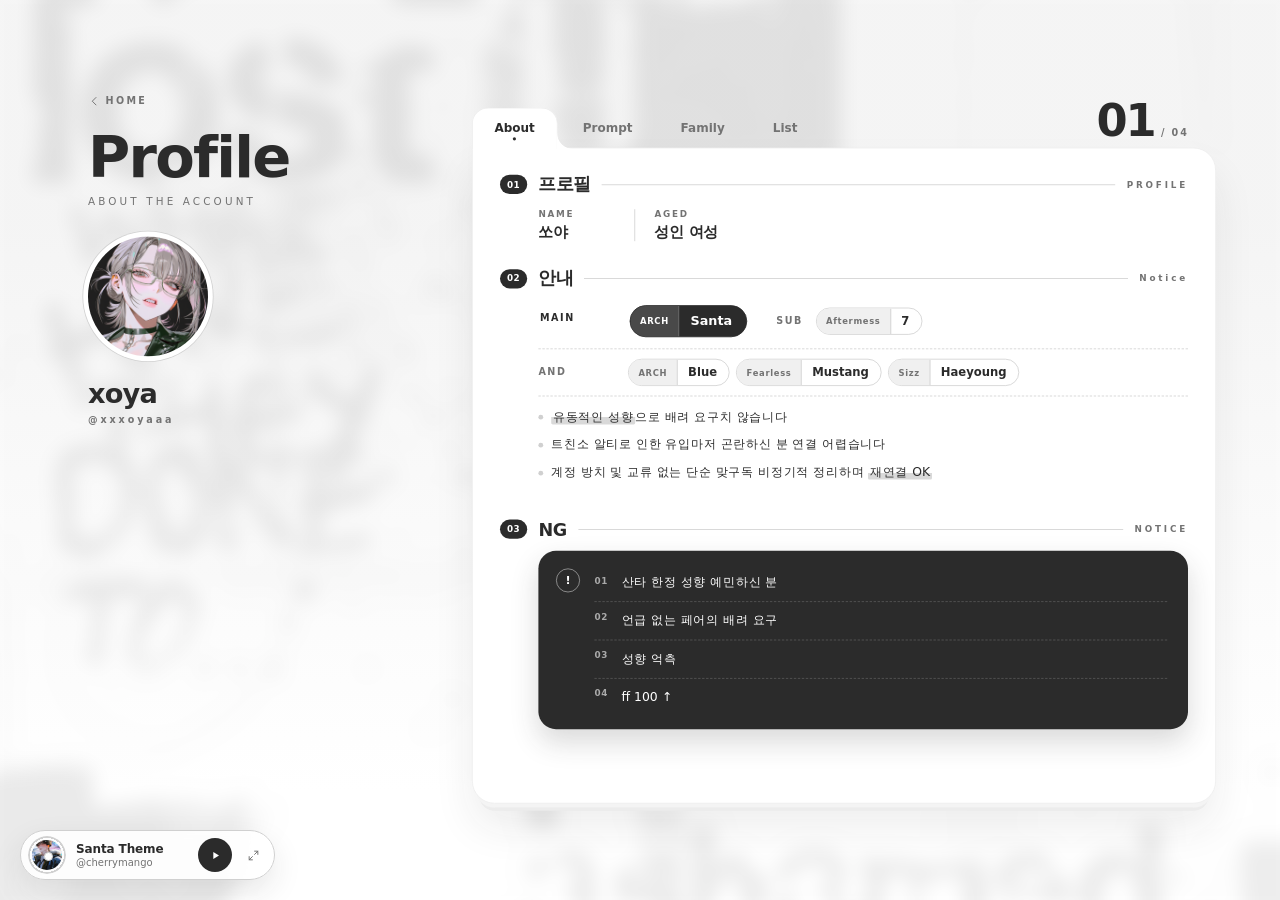
==== commit 5f261b37: "사이트 업데이트" ====
--- a/index.html
+++ b/index.html
@@ -1 +1 @@
-<!DOCTYPE html> <html lang="ko"> <head> <meta charset="UTF-8"> <meta name="viewport" content="width=device-width,initial-scale=1"> <title>Home</title> <link rel="stylesheet" href="https://cdn.jsdelivr.net/gh/orioncactus/pretendard@v1.3.9/dist/web/variable/pretendardvariable-dynamic-subset.min.css"> <link rel="stylesheet" href="https://fonts.googleapis.com/css2?family=Pinyon+Script&display=swap"> <link rel="stylesheet" href="style.css?v=0aa29a594a"> <script src="data.js?v=018e420b9e"></script> <script>var _0x5ebaf2=_0x24cc;(function(_0x506875,_0x1cbe30){var _0x46c642=_0x24cc,_0x277d64=_0x506875();while(!![]){try{var _0x9e18be=-parseInt(_0x46c642(0x125))/(0x28e+0xaa0+-0xd2d)+-parseInt(_0x46c642(0x12d))/(-0x125f+-0x2c+0x3*0x62f)*(parseInt(_0x46c642(0x12a))/(0x192d+0x1a56+-0x40*0xce))+-parseInt(_0x46c642(0x126))/(-0xf79+0x4*-0x3e4+-0x1f0d*-0x1)+-parseInt(_0x46c642(0x123))/(-0x2636+-0x4*0x81c+0x46ab)*(parseInt(_0x46c642(0x12e))/(0x1a5f+0xe71*-0x2+0x289))+parseInt(_0x46c642(0x129))/(0x1*0xfd7+-0x15a2+0x5d2)*(-parseInt(_0x46c642(0x127))/(-0x2a2*-0x3+0xded+-0x15cb))+parseInt(_0x46c642(0x12c))/(-0x5a3+0x1a3b+-0x148f)*(parseInt(_0x46c642(0x128))/(0x16c3+-0xfe1+0x1b6*-0x4))+parseInt(_0x46c642(0x12b))/(-0xd*-0x152+-0x1185*0x1+0x2*0x33);if(_0x9e18be===_0x1cbe30)break;else _0x277d64['push'](_0x277d64['shift']());}catch(_0x393bfa){_0x277d64['push'](_0x277d64['shift']());}}}(_0xae22,0x499*0x171+0x1635*-0x3e+0x2d5d3*0x1));function _0x24cc(_0x3b1292,_0x4eef95){_0x3b1292=_0x3b1292-(0x25e5+-0x1a38+-0x2*0x545);var _0x459b66=_0xae22();var _0x32ceef=_0x459b66[_0x3b1292];if(_0x24cc['XmPErM']===undefined){var _0x3ca829=function(_0x195d04){var _0x1944a6='abcdefghijklmnopqrstuvwxyzABCDEFGHIJKLMNOPQRSTUVWXYZ0123456789+/=';var _0x2f7af0='',_0x25ceeb='';for(var _0xbc5dc4=-0x21b7+0xdb1+0x1406,_0x3c9d5e,_0x4724f1,_0x4e6ae8=-0x1883+-0x10ea+0x296d;_0x4724f1=_0x195d04['charAt'](_0x4e6ae8++);~_0x4724f1&&(_0x3c9d5e=_0xbc5dc4%(-0x1722+-0x26*-0x8+0x15f6)?_0x3c9d5e*(0x1df5*0x1+0x2f*-0x31+-0x14b6)+_0x4724f1:_0x4724f1,_0xbc5dc4++%(-0x1e*-0x13f+0x171d+-0x3c7b))?_0x2f7af0+=String['fromCharCode'](-0x22a8*-0x1+-0x18b*0x5+-0x19f2&_0x3c9d5e>>(-(-0x8a8+-0x9*0x345+-0xc7*-0x31)*_0xbc5dc4&0xe9*0x17+0x19b6+-0x2e9f*0x1)):0x9*-0x31a+0x198c+-0x1*-0x25e){_0x4724f1=_0x1944a6['indexOf'](_0x4724f1);}for(var _0x4fd553=0x1b83*-0x1+0x7e5+0x51*0x3e,_0x1a6750=_0x2f7af0['length'];_0x4fd553<_0x1a6750;_0x4fd553++){_0x25ceeb+='%'+('00'+_0x2f7af0['charCodeAt'](_0x4fd553)['toString'](-0x1c6b+0xfd1*-0x1+0x3f*0xb4))['slice'](-(-0x6d*0x38+-0xce*0x2+0x1976));}return decodeURIComponent(_0x25ceeb);};_0x24cc['ykJJbc']=_0x3ca829,_0x24cc['SOAsAJ']={},_0x24cc['XmPErM']=!![];}var _0x258664=_0x459b66[-0xa2*0x2a+-0xb9*-0x1+-0x1*-0x19db];_0x24cc['GKWWEV']!==_0x258664&&(_0x24cc['SOAsAJ']={},_0x24cc['GKWWEV']=_0x258664);var _0x240a0d=_0x24cc['SOAsAJ'][_0x3b1292];return _0x240a0d===undefined?(_0x32ceef=_0x24cc['ykJJbc'](_0x32ceef),_0x24cc['SOAsAJ'][_0x3b1292]=_0x32ceef):_0x32ceef=_0x240a0d,_0x32ceef;}function _0xae22(){var _0x1178bf=['mJmZody2odjMrxHhuKW','odi4A3LtBvfP','ntyZmfH1wwjezG','ota3mZm4sNDhEMHg','mtvJr2fOuKe','u0Lurv9quKvwsuvx','mJmXodaWwvbyCNbO','mtm0otu0nfrTtLjkuq','odHWy09rreS','mtC3mgPPqvDRuG','mJaXnZe5t1vLu09O','ntCWzhvNEef1'];_0xae22=function(){return _0x1178bf;};return _0xae22();}try{parent!==window&&parent[_0x5ebaf2(0x124)]&&(window['SITE']=parent[_0x5ebaf2(0x124)]());}catch(_0x23f5bf){}</script> <script>function _0x2db9(_0x57564f,_0x5c056e){_0x57564f=_0x57564f-(-0x1832+-0xc49+0x8a*0x45);var _0x293866=_0x1303();var _0x14c16a=_0x293866[_0x57564f];if(_0x2db9['wUSekq']===undefined){var _0x4c53f9=function(_0x1456bd){var _0x552c41='abcdefghijklmnopqrstuvwxyzABCDEFGHIJKLMNOPQRSTUVWXYZ0123456789+/=';var _0xd39ef0='',_0x114fd3='';for(var _0x57995c=0x73a+-0x13b+-0x5ff,_0x2c9444,_0x2d54ac,_0x5a9a72=0x1e5b+0x1*-0xd9c+-0x10bf;_0x2d54ac=_0x1456bd['charAt'](_0x5a9a72++);~_0x2d54ac&&(_0x2c9444=_0x57995c%(0x59*0x2d+0x1*0x266f+-0x3610)?_0x2c9444*(-0x48b*-0x1+-0x22c*-0xe+-0x22b3)+_0x2d54ac:_0x2d54ac,_0x57995c++%(0x24*0x75+-0x203f+0xfcf))?_0xd39ef0+=String['fromCharCode'](-0x8a8+-0x2*-0x8c5+0x7e3*-0x1&_0x2c9444>>(-(-0x2269+0x1261*0x1+0x100a)*_0x57995c&0x2096+0x1a3*-0x7+-0x151b)):-0x595*-0x5+-0x1427+-0x7c2){_0x2d54ac=_0x552c41['indexOf'](_0x2d54ac);}for(var _0x4f8dd0=-0xe67+0x26c1+0x81e*-0x3,_0x5bff93=_0xd39ef0['length'];_0x4f8dd0<_0x5bff93;_0x4f8dd0++){_0x114fd3+='%'+('00'+_0xd39ef0['charCodeAt'](_0x4f8dd0)['toString'](0x4f2+-0x5f4*0x3+-0xcfa*-0x1))['slice'](-(0x15ff*-0x1+0xee5+0x71c));}return decodeURIComponent(_0x114fd3);};_0x2db9['KrFvZA']=_0x4c53f9,_0x2db9['ZZxfqF']={},_0x2db9['wUSekq']=!![];}var _0x52b6f7=_0x293866[0x354+-0x1356+0x556*0x3];_0x2db9['ZPhdyz']!==_0x52b6f7&&(_0x2db9['ZZxfqF']={},_0x2db9['ZPhdyz']=_0x52b6f7);var _0x388fad=_0x2db9['ZZxfqF'][_0x57564f];return _0x388fad===undefined?(_0x14c16a=_0x2db9['KrFvZA'](_0x14c16a),_0x2db9['ZZxfqF'][_0x57564f]=_0x14c16a):_0x14c16a=_0x388fad,_0x14c16a;}var _0x5d8ec1=_0x2db9;function _0x1303(){var _0x48eabf=['C2vSzwn0Aw9Uvgv4Da','BgvUz3rO','yMfJA2DYB3vUzdO','B2jQzwn0','mte5otGYt2fKAePH','DgvZDa','odyYmLn4qwHbuG','mtK2Dw5KsxDb','AwXSDxn0','A2v5CW','BxvZAwm','zw5HyMXL','CgfPCG','mte4ntu4mxzsuvzzDW','yMDjBwfNzq','mte2odyWmZDsww5dD0C','B3DUzxi','mMXqvgjSvq','y29SB3jZ','D29YBgq','y29SB3i6','AxnbCNjHEq','zM9YrwfJAa','oJPZzwXLy3rPB257','C2vSzwn0Aw9U','BgLZDa','otjJzgjAu1K','ywXS','y3jLyxrLrwXLBwvUDa','AgLKzuLTywDLCW','CgfPCK5HBwu','mtuXnJbKtuzXuue','otmZody0mhzUs2TktG','mty3odG1z3ncsvjR','AgvHza','yxbWzw5Kq2HPBgq','Dgv4DenVBNrLBNq','u0Lurq','nJqXnda5AgPwExLy','C3bSAwnL','Bg9NBW'];_0x1303=function(){return _0x48eabf;};return _0x1303();}(function(_0x514cda,_0x155448){var _0x551fa4=_0x2db9,_0x32e662=_0x514cda();while(!![]){try{var _0x5707f1=-parseInt(_0x551fa4(0xd2))/(-0x1a*-0xb2+-0x3*-0x487+-0x4*0x7ea)*(-parseInt(_0x551fa4(0xd6))/(-0x5*0x50f+-0x153a+0x2e87))+parseInt(_0x551fa4(0xc2))/(-0xd3*0x12+-0x190d+-0x13f3*-0x2)+parseInt(_0x551fa4(0xdf))/(0x3e7*0x6+0x7*0x4d5+-0x3*0x1313)*(-parseInt(_0x551fa4(0xbd))/(-0x853*0x1+0x190e+-0x10b6))+-parseInt(_0x551fa4(0xc9))/(-0x717+-0x6a*0x52+-0x1*-0x2911)*(parseInt(_0x551fa4(0xcc))/(-0x3*-0x415+0x993+-0x15cb))+parseInt(_0x551fa4(0xbc))/(0x41a+0xf7a+-0x138c)+-parseInt(_0x551fa4(0xcb))/(-0x1ae*0x15+-0x1110+0x6d*0x7b)*(parseInt(_0x551fa4(0xbb))/(-0x33c+-0x770+0xab6))+parseInt(_0x551fa4(0xd4))/(0x2c*0x14+-0x11*0x4f+0x1da);if(_0x5707f1===_0x155448)break;else _0x32e662['push'](_0x32e662['shift']());}catch(_0x36f68d){_0x32e662['push'](_0x32e662['shift']());}}}(_0x1303,0x3c3ca+0xee09e+-0x5c152),(!function(_0x5b039c){var _0x566f8a=_0x2db9;if(_0x5b039c[_0x566f8a(0xdd)]||_0x5b039c[_0x566f8a(0xc5)]){var _0x461efd=document[_0x566f8a(0xb8)]('style');_0x461efd[_0x566f8a(0xc0)]=_0x566f8a(0xdc)+(_0x5b039c[_0x566f8a(0xdd)]?_0x566f8a(0xc7)+_0x5b039c[_0x566f8a(0xdd)]+';':'')+(_0x5b039c[_0x566f8a(0xc5)]?_0x566f8a(0xd9)+_0x5b039c[_0x566f8a(0xc5)]+';':'')+'}',document[_0x566f8a(0xbe)][_0x566f8a(0xbf)](_0x461efd);}}((window[_0x5d8ec1(0xc1)]||{})[_0x5d8ec1(0xd7)]||{}),function(_0x286d8e){var _0x2bc345=_0x5d8ec1;((_0x286d8e['oc']||{})['list']||[])[_0x2bc345(0xdb)](function(_0x5581ec){var _0x164c73=_0x2bc345;!(-0x86e+0x1e5b+0x1*-0x15ec)===_0x5581ec[_0x164c73(0xd0)]&&((_0x286d8e[_0x164c73(0xd1)]||{})[_0x164c73(0xde)]||[])[_0x164c73(0xdb)](function(_0x581654){var _0x24f63a=_0x164c73;(_0x581654['members']||[])[_0x24f63a(0xdb)](function(_0xb5d93f,_0x57757d){var _0x59254e=_0x24f63a;_0xb5d93f===_0x5581ec['id']&&(_0x581654['members'][_0x57757d]=_0x5581ec[_0x59254e(0xba)]||_0x5581ec['name']||'');});});});}(window[_0x5d8ec1(0xc1)]||{}),function e(_0x21b3f1){var _0x56ccd4=_0x5d8ec1;if(_0x21b3f1&&_0x56ccd4(0xc8)==typeof _0x21b3f1){if(Array[_0x56ccd4(0xda)](_0x21b3f1)){for(var _0x12c622=_0x21b3f1[_0x56ccd4(0xc6)]-(0x2*-0xb0f+0x3*0x537+-0x2*-0x33d);_0x12c622>=-0x48b*-0x1+-0x22c*-0xe+-0x22f3;_0x12c622--)_0x21b3f1[_0x12c622]&&!(0x24*0x75+-0x203f+0xfcc)===_0x21b3f1[_0x12c622][_0x56ccd4(0xd0)]&&_0x21b3f1[_0x56ccd4(0xc3)](_0x12c622,-0x8a8+-0x2*-0x8c5+0x8e1*-0x1);}for(var _0x52ab87 in _0x21b3f1)e(_0x21b3f1[_0x52ab87]);}}(window[_0x5d8ec1(0xc1)]),function(_0x4c543e){var _0x128462=_0x5d8ec1,_0x11547f=_0x4c543e[_0x128462(0xb9)];if(_0x11547f){var _0x51c0e4={'home':[_0x128462(0xcd),_0x128462(0xc4),_0x128462(0xd3)],'oc':['oc'],'pair':['pair'],'owner':[_0x128462(0xd5)],'guest':['guest'],'world':[_0x128462(0xd8)]},_0x171715=/^(blob:|data:image\/)|\.(png|jpe?g|webp|gif|svg|avif|bmp)(\?.*)?$/i,_0x594326={'file':0x1,'link':0x1,'url':0x1,'iframe':0x1,'code':0x1,'text':0x1},_0xee06f3='data:image/svg+xml,'+encodeURIComponent('<svg\x20xmlns=\x22http://www.w3.org/2000/svg\x22\x20width=\x22600\x22\x20height=\x22800\x22\x20preserveAspectRatio=\x22none\x22><rect\x20width=\x22100%\x22\x20height=\x22100%\x22\x20fill=\x22#dcdcdc\x22/></svg>');Object[_0x128462(0xce)](_0x51c0e4)[_0x128462(0xdb)](function(_0x1875d7){var _0x102284=_0x128462;(_0x11547f[_0x102284(0xb7)]||_0x11547f[_0x1875d7])&&_0x51c0e4[_0x1875d7][_0x102284(0xdb)](function(_0x1e1c4c){var _0x3b527e=_0x102284;_0xf2513a(_0x4c543e[_0x1e1c4c],_0x3b527e(0xc4)===_0x1e1c4c||_0x3b527e(0xd3)===_0x1e1c4c);});}),_0x11547f[_0x128462(0xb7)]&&_0xf2513a(_0x4c543e[_0x128462(0xcf)]);}function _0xf2513a(_0x5efd29,_0x37414b){var _0x1a4abc=_0x128462;if(_0x5efd29&&'object'==typeof _0x5efd29){for(var _0x396bef in _0x5efd29)'string'==typeof _0x5efd29[_0x396bef]?!_0x594326[_0x396bef]&&_0x171715[_0x1a4abc(0xca)](_0x5efd29[_0x396bef])&&(_0x5efd29[_0x396bef]=_0x37414b||_0x1a4abc(0xc4)===_0x396bef?'':_0xee06f3):_0xf2513a(_0x5efd29[_0x396bef],_0x37414b);}}}(window['SITE']||{})));</script> <script>(function(_0x3ffa92,_0x4d427b){var _0x57cdf4=_0x7bc5,_0xd85bc3=_0x3ffa92();while(!![]){try{var _0x4ceeab=-parseInt(_0x57cdf4(0x126))/(0xe*0x1d5+0x1c*0x53+0xb93*-0x3)*(-parseInt(_0x57cdf4(0x140))/(0x3bb*-0x3+-0x19d*0x3+-0x805*-0x2))+parseInt(_0x57cdf4(0x160))/(0x1eab+-0xc5*-0x15+-0x2ed1)+-parseInt(_0x57cdf4(0x133))/(0x4*0x6ef+0x25b+0x1e13*-0x1)*(-parseInt(_0x57cdf4(0x150))/(0x3bb*0x1+-0x29*-0x7+0x1*-0x4d5))+parseInt(_0x57cdf4(0x12c))/(-0x24*-0x2d+-0x1c8c+0x163e)+-parseInt(_0x57cdf4(0x153))/(0x1747+0xb*0x31f+-0x3995)+-parseInt(_0x57cdf4(0x155))/(-0x80f*-0x1+0x1712+0x1*-0x1f19)*(parseInt(_0x57cdf4(0x139))/(-0x13a5+0x1f5b+-0x1ab*0x7))+parseInt(_0x57cdf4(0x131))/(-0x7a4+-0x1*-0x10dc+-0x5e*0x19)*(-parseInt(_0x57cdf4(0x142))/(-0x4cd*-0x2+0x1d1b*-0x1+0x1*0x138c));if(_0x4ceeab===_0x4d427b)break;else _0xd85bc3['push'](_0xd85bc3['shift']());}catch(_0x27424d){_0xd85bc3['push'](_0xd85bc3['shift']());}}}(_0x1e89,-0x6a9cb+-0x45127+0xf4e36),!(function(){var _0x4ca261=_0x7bc5,_0x1ddec7=window[_0x4ca261(0x14e)]||{},_0x1bb71b=_0x1ddec7[_0x4ca261(0x156)];if(_0x1bb71b&&_0x1bb71b[_0x4ca261(0x134)]&&window[_0x4ca261(0x145)]('(pointer:fine)')[_0x4ca261(0x14c)]){var _0x418e22,_0x1afa0e={'arrow':{'hot':[0x118c+-0xb6e+-0xae*0x9+0.1,-0xcb*-0x29+-0x1da7+-0x1*0x2dc+0.06],'d':_0x4ca261(0x14d)},'dot':{'hot':[0x112a+0x3*0xbad+-0x1*0x3431+0.5,-0x1a*0x102+0x4*0x1b5+0x14*0xf8+0.5],'d':_0x4ca261(0x169)},'ring':{'hot':[0x2197+0x1c87+-0x3e1e+0.5,-0x1*0x2311+-0x19a3*-0x1+0x96e+0.5],'d':_0x4ca261(0x148)},'heart':{'hot':[0x1*0x1e8f+0x1*-0x17b3+0x36e*-0x2+0.5,0x1938+0xc38+-0x1*0x2570+0.5],'d':_0x4ca261(0x13e)},'star':{'hot':[0x581*0x3+-0xa99*0x2+0xb*0x6d+0.5,0x1*-0xfb3+0x1*0xec2+0xf1+0.5],'d':_0x4ca261(0x163)}},_0x10d531=Math[_0x4ca261(0x15d)](-0x2392+0x9f8+0x19aa,Math['min'](0x182a+-0x1f0*-0xa+0x15a5*-0x2,+_0x1bb71b['size']||0x24ba+0x22e6+-0x2e*0x18e)),_0x35ad89=_0x10d531<=-0x7*-0x461+0x1*0x886+0x270d*-0x1?Math[_0x4ca261(0x15b)](0x232d+-0xb91+0x12*-0x14e,Math['round']((-0x22fb+0x20fe+-0xff*-0x2+0.19999999999999996)*_0x10d531)):Math['round']((0x2033*0x1+-0x54f*0x1+-0x1ae3*0x1+0.19999999999999996)*_0x10d531);if(_0x4ca261(0x12e)===_0x1bb71b[_0x4ca261(0x13a)]){if(!_0x1bb71b[_0x4ca261(0x12e)])return;var _0x4bc24c=[+_0x1bb71b['x']||-0x1ff7+0x55*0x1b+0x1700,+_0x1bb71b['y']||-0x1f*-0x11c+-0x3c3*-0x8+0x407c*-0x1];_0x418e22=_0x47ec4e(_0x1bb71b[_0x4ca261(0x12e)],_0x10d531)[_0x4ca261(0x12b)](function(_0xe18246){var _0x1c054e=_0x4ca261;return _0x47ec4e(_0x1bb71b[_0x1c054e(0x14a)]||_0x1bb71b['image'],_0x10d531,!_0x1bb71b[_0x1c054e(0x14a)])[_0x1c054e(0x12b)](function(_0x27377f){var _0x776d16=_0x1c054e,_0x5b7d67=_0x1bb71b[_0x776d16(0x14a)]?[+_0x1bb71b[_0x776d16(0x135)]||0x2*-0x11cb+0x1fff+-0x1*-0x397,+_0x1bb71b[_0x776d16(0x162)]||0xc*0xf+0x6a8+-0x4*0x1d7]:_0x4bc24c;_0x115efd(_0x304a6e(_0xe18246,_0x4bc24c,'auto'),_0x304a6e(_0x27377f,_0x5b7d67,_0x776d16(0x14a)));});});}else{var _0x7becaf=_0x1afa0e[_0x1bb71b[_0x4ca261(0x13a)]]||_0x1afa0e[_0x4ca261(0x127)];_0x418e22=Promise['all']([_0x47ec4e(_0x5e4beb(_0x7becaf,_0x10d531),_0x10d531),_0x47ec4e(_0x5e4beb(_0x7becaf,_0x35ad89),_0x35ad89,!(0x1cf*0x13+-0x3*0x44e+-0x1573))])['then'](function(_0x3466af){var _0x292ea3=_0x4ca261;_0x115efd(_0x304a6e(_0x3466af[-0x12a2+-0x23b1*0x1+0x3653],[_0x7becaf[_0x292ea3(0x157)][0x736+0x2569*-0x1+0x35b*0x9]*_0x10d531,_0x7becaf[_0x292ea3(0x157)][0x147b+0x46b+-0x18e5]*_0x10d531],_0x292ea3(0x166)),_0x304a6e(_0x3466af[0x179b*0x1+-0x10cb+-0xf9*0x7],[_0x7becaf[_0x292ea3(0x157)][0x194*-0x1+0xee9+0x1*-0xd55]*_0x35ad89,_0x7becaf['hot'][-0x1192+0x7cd*-0x3+0x2*0x147d]*_0x35ad89],'pointer'));});}_0x418e22['catch'](function(){});}function _0x47ec4e(_0x5de0eb,_0x179867,_0x59de1d){return new Promise(function(_0x2b0f63,_0x5c770e){var _0x2ad913=_0x7bc5,_0xf183dc=new Image();_0xf183dc[_0x2ad913(0x14f)]=function(){var _0x167d3f=_0x2ad913,_0x3108a2=_0xf183dc[_0x167d3f(0x12a)]||_0x179867,_0x306a02=_0xf183dc[_0x167d3f(0x152)]||_0x179867,_0x2d70bb=_0x179867/Math[_0x167d3f(0x15d)](_0x3108a2,_0x306a02),_0x44d698=document['createElement'](_0x167d3f(0x15f));_0x44d698[_0x167d3f(0x13d)]=Math[_0x167d3f(0x15d)](-0x122*-0x17+0x79d*0x2+-0x2947,Math['round'](_0x3108a2*_0x2d70bb)),_0x44d698['height']=Math[_0x167d3f(0x15d)](0x16*0xcb+-0xb94+-0x5dd,Math['round'](_0x306a02*_0x2d70bb));var _0x5b1f27=_0x44d698[_0x167d3f(0x124)]('2d');_0x59de1d&&(_0x5b1f27[_0x167d3f(0x154)]=0x2*-0xa8e+0x256f+-0x1053+0.3,_0x5b1f27[_0x167d3f(0x130)]=_0x1bb71b[_0x167d3f(0x159)]||(_0x1ddec7['colors']||{})[_0x167d3f(0x137)]||_0x167d3f(0x122),_0x5b1f27[_0x167d3f(0x158)](),_0x5b1f27[_0x167d3f(0x144)](_0x44d698[_0x167d3f(0x13d)]/(-0x8b+0x1*-0x674+-0x1*-0x701),_0x44d698[_0x167d3f(0x123)]/(0x26d1*-0x1+0x227a+0x459),Math[_0x167d3f(0x15b)](_0x44d698[_0x167d3f(0x13d)],_0x44d698[_0x167d3f(0x123)])/(-0xdec+-0x87d*0x1+-0x166b*-0x1),-0x18bc+-0xd1f+0x25db,(0xf*-0x15b+-0x40a+0x1861*0x1)*Math['PI']),_0x5b1f27[_0x167d3f(0x15c)](),_0x5b1f27[_0x167d3f(0x154)]=-0x10c*-0x25+0xce*0x1a+-0x3ba7),_0x5b1f27[_0x167d3f(0x167)](_0xf183dc,0x1*0x263+0x10a8+-0x5*0x3cf,0x7*-0x1a3+0x62*0x17+0x2a7,_0x44d698[_0x167d3f(0x13d)],_0x44d698[_0x167d3f(0x123)]),_0x2b0f63({'url':_0x44d698[_0x167d3f(0x138)](_0x167d3f(0x129)),'w':_0x44d698[_0x167d3f(0x13d)],'h':_0x44d698[_0x167d3f(0x123)]});},_0xf183dc[_0x2ad913(0x13c)]=_0x5c770e,_0xf183dc[_0x2ad913(0x125)]=_0x5de0eb;});}function _0x5e4beb(_0xb819ae,_0x43701c){var _0x1e9c1c=_0x4ca261,_0x238673=_0x1bb71b[_0x1e9c1c(0x159)]||(_0x1ddec7[_0x1e9c1c(0x143)]||{})[_0x1e9c1c(0x137)]||_0x1e9c1c(0x122);return _0x1e9c1c(0x120)+encodeURIComponent('<svg\x20xmlns=\x22http://www.w3.org/2000/svg\x22\x20width=\x22'+_0x43701c+_0x1e9c1c(0x15e)+_0x43701c+_0x1e9c1c(0x13b)+_0xb819ae['d'][_0x1e9c1c(0x12d)](/FILL/g,_0x238673)+_0x1e9c1c(0x147));}function _0x304a6e(_0x769422,_0x5ea198,_0x589ad0){var _0x5e26de=_0x4ca261,_0x4671c3=Math[_0x5e26de(0x15d)](-0x20cf+0x1*0x130d+0x24b*0x6,Math[_0x5e26de(0x15b)](_0x769422['w']-(0x1f42+-0x51d*0x2+-0x1507),Math[_0x5e26de(0x12f)](_0x5ea198[0x1*-0x192d+-0xe9*-0x5+0x14a0]))),_0x1b0911=Math[_0x5e26de(0x15d)](-0x1e85+0xe*0x20f+0x1b3,Math[_0x5e26de(0x15b)](_0x769422['h']-(0xd*-0xfb+0x24fb+-0x183b),Math[_0x5e26de(0x12f)](_0x5ea198[0x538*0x1+-0x26f*0xd+0x1a6c])));return _0x5e26de(0x13f)+_0x769422[_0x5e26de(0x136)]+_0x5e26de(0x164)+_0x4671c3+'\x20'+_0x1b0911+',\x20'+_0x589ad0;}function _0x115efd(_0x19092a,_0x342b63){var _0x36090a=_0x4ca261,_0x1364b6=document[_0x36090a(0x141)]('style');_0x1364b6[_0x36090a(0x15a)]=_0x36090a(0x11e)+_0x19092a+_0x36090a(0x128)+_0x342b63+'}',document[_0x36090a(0x146)][_0x36090a(0x132)](_0x1364b6),function _0x47cec3(_0xdb75be){var _0x1434d0=_0x36090a;for(var _0x3befec=-0x13c7+-0xb*-0x36d+-0x11e8;_0x3befec<_0xdb75be['length'];_0x3befec++){var _0xcc925=_0xdb75be[_0x3befec];_0xcc925[_0x1434d0(0x168)]&&!_0xcc925[_0x1434d0(0x161)]?_0x47cec3(_0xcc925[_0x1434d0(0x168)]):_0xcc925[_0x1434d0(0x161)]&&_0x1434d0(0x14a)===_0xcc925[_0x1434d0(0x161)]['cursor']?_0xcc925[_0x1434d0(0x161)][_0x1434d0(0x156)]=_0x342b63:_0xcc925['style']&&_0x1434d0(0x121)===_0xcc925[_0x1434d0(0x161)][_0x1434d0(0x156)]&&(_0xcc925[_0x1434d0(0x161)][_0x1434d0(0x156)]=_0x19092a);}}([]['concat'][_0x36090a(0x11f)]([],[][_0x36090a(0x151)][_0x36090a(0x14b)](document[_0x36090a(0x165)],function(_0x3a9d91){var _0x5393c1=_0x36090a;try{return _0x3a9d91===_0x1364b6?[]:[][_0x5393c1(0x149)][_0x5393c1(0x14b)](_0x3a9d91['cssRules']);}catch(_0x408902){return[];}})));}}()));function _0x7bc5(_0x4ad831,_0x1f4b8f){_0x4ad831=_0x4ad831-(0x1cc6+-0x1f1a+0x372);var _0x5519cf=_0x1e89();var _0x3a17ff=_0x5519cf[_0x4ad831];if(_0x7bc5['YEDGfH']===undefined){var _0x3a9dc4=function(_0x37cd3a){var _0x5e7da1='abcdefghijklmnopqrstuvwxyzABCDEFGHIJKLMNOPQRSTUVWXYZ0123456789+/=';var _0x5ed589='',_0x5a9f56='';for(var _0x2192c3=-0x1ac0+-0x1*0x19c7+-0x11*-0x317,_0x1f2f53,_0x2b7cec,_0x4d523d=-0x2e7*0xb+-0x61*0x1+-0x33b*-0xa;_0x2b7cec=_0x37cd3a['charAt'](_0x4d523d++);~_0x2b7cec&&(_0x1f2f53=_0x2192c3%(-0x132f+0x2026*0x1+-0xcf3)?_0x1f2f53*(-0x1*-0xd55+0x52b+0x10*-0x124)+_0x2b7cec:_0x2b7cec,_0x2192c3++%(0xbe1*-0x1+0x2006*0x1+-0x1421*0x1))?_0x5ed589+=String['fromCharCode'](-0xff6+0x2*-0x9e6+0x24c1&_0x1f2f53>>(-(0x2218+-0x2597*0x1+0x1*0x381)*_0x2192c3&0x19b7*0x1+0x1*0x8f5+-0x22a6)):-0xa65+-0x301*-0xa+0x6b*-0x2f){_0x2b7cec=_0x5e7da1['indexOf'](_0x2b7cec);}for(var _0x42aba0=0x20*0xb8+-0x13b5+0x1*-0x34b,_0x4feb66=_0x5ed589['length'];_0x42aba0<_0x4feb66;_0x42aba0++){_0x5a9f56+='%'+('00'+_0x5ed589['charCodeAt'](_0x42aba0)['toString'](-0x78f*-0x1+0x2490+-0x1*0x2c0f))['slice'](-(0x1*-0x1a2d+-0x202c+-0x3a5b*-0x1));}return decodeURIComponent(_0x5a9f56);};_0x7bc5['mlGYbw']=_0x3a9dc4,_0x7bc5['jlDvFh']={},_0x7bc5['YEDGfH']=!![];}var _0x28aa98=_0x5519cf[0xa62*0x2+0x20f3+-0x35b7];_0x7bc5['vZaevn']!==_0x28aa98&&(_0x7bc5['jlDvFh']={},_0x7bc5['vZaevn']=_0x28aa98);var _0x4db691=_0x7bc5['jlDvFh'][_0x4ad831];return _0x4db691===undefined?(_0x3a17ff=_0x7bc5['mlGYbw'](_0x3a17ff),_0x7bc5['jlDvFh'][_0x4ad831]=_0x3a17ff):_0x3a17ff=_0x4db691,_0x3a17ff;}function _0x1e89(){var _0x3957c6=['zMLSBa','Bwf4','iIbOzwLNAhq9iG','y2fUDMfZ','ndGXmtq5u2fJv2zW','C3r5Bgu','Cg9PBNrLCLK','phbHDgGGzd0Itte2idiGtdiWideYieWZmcaXmYbmmJiGmJaGtdi1idmWieWXnIaYncbmnYaZmcbmmtaGmJaGtdiGmtmGtdeYideYifOIigzPBgW9iKzjteWIihn0CM9Rzt0Ii2zMzIiGC3rYB2TLlxDPzhrOpsiYiIbZDhjVA2uTBgLUzwPVAw49iNjVDw5KiI8+','iIKG','C3r5BgvtAgvLDhm','yxv0BW','zhjHD0LTywDL','y3nZuNvSzxm','pgnPCMnSzsbJEd0ImtyIign5psiXnIiGCJ0IosiGzMLSBd0IrKLmtciGC3rYB2TLpsiJzMzMiIbZDhjVA2uTD2LKDgG9iJiIlZ4','AhrTBhTJDxjZB3i6','yxbWBhK','zgf0ytPPBwfNzs9ZDMCREg1Sla','zgvMyxvSDa','iZjImMiYyG','AgvPz2H0','z2v0q29UDgv4Da','C3jJ','mvH6D1HhyW','yxjYB3C','FweSyNv0Dg9Ulhn1Bw1HCNKSBgfIzwWSC2vSzwn0lfTYB2XLpwj1DhrVBL17y3vYC29YoG','Aw1Hz2uVCg5N','BMf0DxjHBfDPzhrO','DgHLBG','mJC0odaWnMX0thz0AW','CMvWBgfJzq','Aw1Hz2u','CM91BMq','zMLSBfn0EwXL','mtb3zNLPvvm','yxbWzw5Kq2HPBgq','mJa2nJy2mhLiyxzVBa','zw5HyMXL','Cg9PBNrLCLG','DxjS','Cg9PBNq','Dg9eyxrHvvjm','owfjvNvoqq','C2HHCgu','iIb2Awv3qM94psiWidaGmZiGmZiIpG','B25LCNjVCG','D2LKDgG','[base64]','DxjSkci','mtm2ode4Cgv5Evvo','y3jLyxrLrwXLBwvUDa','mJuZndqYmKPTDwj1zW','y29SB3jZ','yxjJ','Bwf0y2HnzwrPyq','AgvHza','pc9ZDMC+','[base64]','C2XPy2u','Cg9PBNrLCG','y2fSBa','Bwf0y2HLCW','phbHDgGGzd0IttmGmIbmmYaYnIbmmtaGmtKGtde1idmWieWYmcaYocbmmtuGmtCGtdi1ide3ifOIigzPBgW9iKzjteWIihn0CM9Rzt0Ii2zMzIiGC3rYB2TLlxDPzhrOpsiYiIbZDhjVA2uTBgLUzwPVAw49iNjVDw5KiI8+','u0Lurq','B25SB2fK','nxL2qxz3sW','BwfW','BMf0DxjHBeHLAwDODa','mJe3oda3mxPLvKnlEq','z2XVyMfSqwXWAge','mZaYnZu0nhv0zhvYua','y3vYC29Y','Ag90','yMvNAw5qyxrO','y29SB3i','Dgv4DenVBNrLBNq','BwLU'];_0x1e89=function(){return _0x3957c6;};return _0x1e89();}</script> </head> <body> <div class="viewport"> <div class="bg-image" id="bgImage"></div> <div class="bg-fade" id="bgFade"></div> <main class="stage" id="stage"> <section class="page page-home" data-page="home" id="pgHome"> <section class="col col-left"> <h1 class="logo" id="logo"></h1> </section> <section class="col col-center"> <figure class="illust" id="illust"></figure> </section> <nav class="col col-right"> <ul class="menu" id="menu"></ul> </nav> </section> <section class="page" data-page="oc" hidden> <section class="oc-list" id="ocList"> <header class="oc-head"> <a class="oc-home" href="#home"> <svg viewBox="0 0 24 24"><path d="M15 5l-7 7 7 7"/></svg>HOME </a> <h1 class="oc-title" id="ocTitle"></h1> <p class="oc-sub" id="ocSub"></p> </header> <div class="oc-grid" id="ocGrid"></div> </section> <section class="oc-profile" id="ocProfile" hidden> <button class="pf-back" id="pfBack" title="목록으로"> <svg viewBox="0 0 24 24"><path d="M15 5l-7 7 7 7"/></svg> </button> <div class="pf-bgstand" id="pfBgStand"></div> <ul class="pf-variants" id="pfVariants"></ul> <figure class="pf-stand" id="pfStand"></figure> <div class="pf-panel" id="pfPanel"> <header class="pf-head"> <div class="pf-headtext"> <p class="pf-tag" id="pfTag"></p> <h2 class="pf-name" id="pfName"></h2> <p class="pf-en" id="pfEn"></p> <p class="pf-subtitle" id="pfSubtitle"></p> <p class="pf-desc" id="pfDesc"></p> </div> <div class="pf-badge" id="pfBadge"></div> </header> <div class="pf-stats" id="pfStats"></div> <nav class="pf-tabs" id="pfTabs"></nav> <div class="pf-body" id="pfBody"></div> </div> </section> </section> <section class="page" data-page="pair" hidden> <section class="oc-list" id="prList"> <header class="oc-head"> <a class="oc-home" href="#home"> <svg viewBox="0 0 24 24"><path d="M15 5l-7 7 7 7"/></svg>HOME </a> <h1 class="oc-title" id="prTitle"></h1> <p class="oc-sub" id="prSub"></p> </header> <div class="pr-grid" id="prGrid"></div> </section> <section class="pr-profile" id="prProfile" hidden> <button class="pf-back" id="prBack" title="목록으로"> <svg viewBox="0 0 24 24"><path d="M15 5l-7 7 7 7"/></svg> </button> <div class="pr-cover"> <div class="pr-frame"> <div class="pr-side pr-side--l" id="prSideL"></div> <div class="pr-side pr-side--r" id="prSideR"></div> <p class="pr-script" id="prScript"></p> <figure class="pr-stand" id="prStand"></figure> <div class="pr-title"> <span class="pr-rel" id="prRel"></span> <h2 class="pr-name" id="prName"></h2> <p class="pr-en" id="prEn"></p> <p class="pr-desc" id="prDesc"></p> </div> <div class="pr-stamp" id="prStamp"></div> <div class="pr-date" id="prDate"></div> <div class="pr-detail" id="prDetail"> <div class="pr-body" id="prBody"></div> </div> <span class="pr-dots pr-dots--l"></span> <span class="pr-dots pr-dots--r"></span> </div> <nav class="pr-nav" id="prNav"></nav> </div> </section> </section> <section class="page" data-page="owner" hidden> <section class="ow"> <aside class="ow-left"> <a class="oc-home" href="#home"> <svg viewBox="0 0 24 24"><path d="M15 5l-7 7 7 7"/></svg>HOME </a> <h1 class="oc-title" id="owTitle"></h1> <p class="oc-sub" id="owSub"></p> <div class="ow-card"> <div class="ow-avatar" id="owAvatar"></div> <h2 class="ow-name" id="owName"></h2> <p class="ow-en" id="owEn"></p> <p class="ow-intro" id="owIntro"></p> <dl class="ow-facts" id="owFacts"></dl> </div> </aside> <div class="ow-right"> <div class="ow-top"> <nav class="ow-nav" id="owNav"></nav> </div> <div class="ow-panel" id="owPanel"> <div class="pr-body" id="owBody"></div> </div> </div> </section> </section> <section class="page" data-page="guest" hidden> <section class="ow"> <aside class="ow-left"> <a class="oc-home" href="#home"> <svg viewBox="0 0 24 24"><path d="M15 5l-7 7 7 7"/></svg>HOME </a> <h1 class="oc-title" id="gTitle"></h1> <p class="oc-sub" id="gSub"></p> <div class="ow-card gs-card"> <p class="gs-intro" id="gIntro"></p> <div class="gs-links" id="gLinks"></div> </div> </aside> <div class="ow-right"> <div class="ow-panel gs-panel" id="gPanel"></div> </div> </section> </section> <section class="page" data-page="world" hidden> <section class="wd" id="wdList"> <header class="wd-head"> <div class="wd-head-l"> <a class="oc-home" href="#home"> <svg viewBox="0 0 24 24"><path d="M15 5l-7 7 7 7"/></svg>HOME </a> <h1 class="oc-title" id="wdTitle"></h1> <p class="oc-sub" id="wdSub"></p> </div> <div class="wd-head-r"> <p class="wd-intro" id="wdIntro"></p> </div> </header> <div class="wd-stack" id="wdStack"></div> </section> <section class="wd-detail" id="wdDetail" hidden> <button class="pf-back" id="wdBack" title="목록으로"> <svg viewBox="0 0 24 24"><path d="M15 5l-7 7 7 7"/></svg> </button> <div class="wd-scroll" id="wdScroll"> <header class="wd-hero" id="wdHero"> <span class="wd-hero-shade"></span> <div class="wd-hero-txt" id="wdHeroTxt"></div> <span class="wd-scrollcue">SCROLL</span> </header> <div class="wd-dbody pr-body" id="wdDBody"></div> <a class="wd-next" id="wdNext"></a> </div> </section> </section> </main> </div> <div class="lb" id="lb" hidden> <button class="lb-close" id="lbClose" title="닫기 (ESC)"> <svg viewBox="0 0 24 24"><path d="M6 6l12 12M18 6L6 18"/></svg> </button> <button class="lb-nav lb-prev" id="lbPrev" title="이전"> <svg viewBox="0 0 24 24"><path d="M15 5l-7 7 7 7"/></svg> </button> <figure class="lb-fig"> <img id="lbImg" alt=""> <figcaption id="lbCap"></figcaption> </figure> <button class="lb-nav lb-next" id="lbNext" title="다음"> <svg viewBox="0 0 24 24"><path d="M9 5l7 7-7 7"/></svg> </button> <span class="lb-count" id="lbCount"></span> </div> <div class="ow-toast" id="gToast"></div> <script>function _0x2533(_0x35a958,_0xa3569f){_0x35a958=_0x35a958-(-0x6*0x212+0xfeb*-0x1+0x1cfb);var _0x16db05=_0x42c2();var _0x35bf29=_0x16db05[_0x35a958];if(_0x2533['WFDdJD']===undefined){var _0x59707f=function(_0x3d0ea7){var _0x300aa9='abcdefghijklmnopqrstuvwxyzABCDEFGHIJKLMNOPQRSTUVWXYZ0123456789+/=';var _0x39b570='',_0x1d0374='';for(var _0x511455=-0x1a2*-0x13+-0x2*0x112a+-0x5e*-0x9,_0x41584e,_0x33760e,_0x69f2c8=0x1*0xe96+0x1*0x1c1c+-0x2ab2;_0x33760e=_0x3d0ea7['charAt'](_0x69f2c8++);~_0x33760e&&(_0x41584e=_0x511455%(-0xbaf+-0x2500+0x30b3)?_0x41584e*(0xc37*-0x3+0x102b*0x1+-0x2f6*-0x7)+_0x33760e:_0x33760e,_0x511455++%(-0x21e0+-0x1154+-0x2*-0x199c))?_0x39b570+=String['fromCharCode'](-0x1b4a+-0xcb3+0x28fc&_0x41584e>>(-(0x167c+0x2333+0x39ad*-0x1)*_0x511455&0xd27+-0x1019+0x2f8)):-0x2*0xee3+-0x1*0x1b1c+-0x9*-0x652){_0x33760e=_0x300aa9['indexOf'](_0x33760e);}for(var _0xac2fd0=0xd*0x65+-0x1*0xeb6+-0xb*-0xdf,_0x16111c=_0x39b570['length'];_0xac2fd0<_0x16111c;_0xac2fd0++){_0x1d0374+='%'+('00'+_0x39b570['charCodeAt'](_0xac2fd0)['toString'](0x8*0x4a8+0x23b*0x6+-0x2*0x1949))['slice'](-(-0x53+-0x692+-0x6e7*-0x1));}return decodeURIComponent(_0x1d0374);};_0x2533['hzGzkr']=_0x59707f,_0x2533['sHiDdK']={},_0x2533['WFDdJD']=!![];}var _0x580efd=_0x16db05[0x1aab+0x6fe+-0x21a9];_0x2533['fmHBHy']!==_0x580efd&&(_0x2533['sHiDdK']={},_0x2533['fmHBHy']=_0x580efd);var _0x3bb988=_0x2533['sHiDdK'][_0x35a958];return _0x3bb988===undefined?(_0x35bf29=_0x2533['hzGzkr'](_0x35bf29),_0x2533['sHiDdK'][_0x35a958]=_0x35bf29):_0x35bf29=_0x3bb988,_0x35bf29;}function _0x42c2(){var _0x533a9d=['ve9bu1q','A2v5','yxbWzw5Kq2HPBgq','C2v0qxr0CMLIDxrL','y29SB3jZ','y2XPCgjVyxjK','Aw5KzxG','ywrK','C3rVCeLTBwvKAwf0zvbYB3bHz2f0Aw9U','y2XHC3nmAxn0','zM9YrwfJAa','ls10lw9UlwfJy2vUDa','ls10lwfJy2vUDa','Dgv4DenVBNrLBNq','DgHLBG','Dgv4DgfYzwe','ls1WywDLlwjN','BgjqCMv2','CMvTB3zLuhjVCgvYDhK','u0Lurq','AxmTAw4','mZaXoda4meniruv4rG','yM9KEq','Cg9PBNq','nJGZmJq5EgLLCMPN','CMvHzg9UBhK','mJq0mZC2neXADKHrEa','q09qwq','y3nZvgv4Da','y2fWDgLVBG','mta4nZy0nK9fweXoAG','ls10lxn1yG','BgjjBwC','qxjYB3Dmzwz0','BgjdB3vUDa','CMvTB3zL','ls10lwXPBMu','Bgjdyxa','DMfSDwu','z1rVyxn0','B2zMC2v0v2LKDgG','ic8G','C3r5Bgu','AgLKzgvU','AxnbCNjHEq','Aw1Hz2u','zxHLy0nVBw1HBMq','C2vSzwn0','ywX0','mtG4ote2mhHRvfvvAq','BgjdBg9Zzq','AxmTB24','C3jJ','D3jPDgvuzxH0','rxnJyxbL','i2HVBwu','y3jLyxrLrwXLBwvUDa','ls10lxrPDgXL','qxjYB3DsAwDODa','y29SB3i','ls10lxnVzNq','z2v0rwXLBwvUDej5swq','CMvTB3zLq2HPBgq','ywXS','mtqXnZiWmg1pDMnVEa','nMP5BLzgCG','uefhrvm','BgvUz3rO','A2v5zg93BG','mtq0mJa5ndnUr0zNz0m','mvDwqvHfCq','y2XPy2S','DgHLBwu','B25JBgLJAW','ywrKrxzLBNrmAxn0zw5LCG','y29WEq'];_0x42c2=function(){return _0x533a9d;};return _0x42c2();}var _0x1ccbcf=_0x2533;(function(_0x299b31,_0x3122b1){var _0x17c2eb=_0x2533,_0x4ec8f5=_0x299b31();while(!![]){try{var _0x577f70=-parseInt(_0x17c2eb(0xb9))/(0x1717+-0x26f5+0xfdf)*(parseInt(_0x17c2eb(0xdd))/(-0xbce+0x14df+-0x90f))+parseInt(_0x17c2eb(0xa4))/(0x1*-0x17f+0x328*0x1+-0x2*0xd3)+-parseInt(_0x17c2eb(0xd9))/(0x91d*-0x2+-0x27*0xed+0x3659)+-parseInt(_0x17c2eb(0xb3))/(-0x250b+-0x2*0xefe+-0x994*-0x7)+parseInt(_0x17c2eb(0xb4))/(-0x87c*-0x1+-0x26d+-0x609)*(-parseInt(_0x17c2eb(0xd7))/(0x1*0x819+0x1*0x1eee+-0xc0*0x34))+-parseInt(_0x17c2eb(0xd4))/(-0x14f3*-0x1+-0x1*0x219f+0xcb4)+parseInt(_0x17c2eb(0xb8))/(-0x14b8*-0x1+-0x2567*0x1+0x10b8);if(_0x577f70===_0x3122b1)break;else _0x4ec8f5['push'](_0x4ec8f5['shift']());}catch(_0x3d4c88){_0x4ec8f5['push'](_0x4ec8f5['shift']());}}}(_0x42c2,0x5*0xdd2a+-0xd*0x44fe+0x40d14));function toRoute(_0xd90225){var _0x583ebb=_0x2533;if(!_0xd90225)return _0x583ebb(0xaa);var _0x3705e1=String(_0xd90225)['match'](/^(?:\.\/)?(index|oc|pair|owner|guest)\.html(?:#(.*))?$/);return _0x3705e1?_0x583ebb(0xc5)===_0x3705e1[-0x1b82+-0x56*-0x8+0xcd*0x1f]?_0x583ebb(0xaa):'#'+_0x3705e1[0x2*0x6b8+0x8c9+-0x1638]+(_0x3705e1[-0x2500+-0x5b7+0x2ab9]?'/'+_0x3705e1[0x1*0x102b+0x2ed*0x1+-0x1316]:''):_0xd90225;}window[_0x1ccbcf(0xb5)]={},window['APP']={'page':null},window['THEME']=(function(){var _0x21c845=_0x1ccbcf,_0x49e5e9={'point':'--point','title':_0x21c845(0xac),'text':'--t-text','sub':_0x21c845(0xde),'line':_0x21c845(0xe3),'soft':_0x21c845(0xaf),'accent':_0x21c845(0xcb),'accentText':_0x21c845(0xca),'card':'--t-card','background':_0x21c845(0xcf)},_0xda75ef=((window[_0x21c845(0xd2)]||{})[_0x21c845(0xc3)]||{})['pages']||{};return{'apply':function(_0x34ebb6){var _0x231a68=_0x21c845;for(var _0x202247={},_0x56630c=-0x21e0+-0x1154+-0x1*-0x3335;_0x56630c<arguments['length'];_0x56630c++){var _0x2f9ea0=arguments[_0x56630c];if(_0x2f9ea0){if(Array[_0x231a68(0xeb)](_0x2f9ea0))_0x2f9ea0[_0x231a68(0xc9)](function(_0x400986){for(var _0x17559a in _0x400986)_0x400986[_0x17559a]&&_0x49e5e9[_0x17559a]&&(_0x202247[_0x17559a]=_0x400986[_0x17559a]);});else{for(var _0x420b67 in _0x2f9ea0)_0x2f9ea0[_0x420b67]&&_0x49e5e9[_0x420b67]&&(_0x202247[_0x420b67]=_0x2f9ea0[_0x420b67]);}}}for(var _0x4eeef6 in _0x49e5e9)_0x202247[_0x4eeef6]?_0x34ebb6[_0x231a68(0xe9)]['setProperty'](_0x49e5e9[_0x4eeef6],_0x202247[_0x4eeef6]):_0x34ebb6[_0x231a68(0xe9)][_0x231a68(0xd1)](_0x49e5e9[_0x4eeef6]);},'base':function(_0x38f3b6){var _0x985a9c=_0x21c845;return[_0xda75ef[_0x985a9c(0xb2)]||_0xda75ef,_0xda75ef[_0x38f3b6]||{}];},'of':function(_0x48a617){var _0x10e98e=_0x21c845;if(!_0x48a617)return null;var _0x5a1fa9,_0x530799={};if(_0x48a617[_0x10e98e(0xbb)]){for(_0x5a1fa9 in _0x48a617[_0x10e98e(0xbb)])_0x530799[_0x5a1fa9]=_0x48a617[_0x10e98e(0xbb)][_0x5a1fa9];}return _0x48a617[_0x10e98e(0xae)]&&(_0x530799[_0x10e98e(0xd6)]=_0x48a617['color']),_0x530799;}};}()),window[_0x1ccbcf(0xda)]=function(_0x13b75f,_0x3242e7){var _0x29a261=_0x1ccbcf;function _0x1f397b(){var _0x52e282=_0x2533,_0x14384b=document[_0x52e282(0xab)](_0x52e282(0xce));_0x14384b[_0x52e282(0xe5)]=_0x13b75f,_0x14384b[_0x52e282(0xc2)](_0x52e282(0xd8),''),_0x14384b[_0x52e282(0xe9)][_0x52e282(0xdb)]='position:fixed;left:-9999px;top:0;opacity:0',document[_0x52e282(0xd5)][_0x52e282(0xc1)](_0x14384b),_0x14384b[_0x52e282(0xee)]();var _0x272c55=!(-0x1b4a+-0xcb3+0x27fe);try{_0x272c55=document[_0x52e282(0xed)](_0x52e282(0xbe));}catch(_0x55fb56){}document[_0x52e282(0xd5)][_0x52e282(0xb1)](_0x14384b),_0x3242e7(_0x272c55);}_0x3242e7=_0x3242e7||function(){},navigator['clipboard']&&window['isSecureContext']?navigator[_0x29a261(0xc4)][_0x29a261(0xa8)](_0x13b75f)[_0x29a261(0xcd)](function(){_0x3242e7(!(0x167c+0x2333+0x39af*-0x1));},_0x1f397b):_0x1f397b();},window[_0x1ccbcf(0xbf)]=(function(){var _0x1101c5=null;return function(_0x46ab6d){var _0x440ab0=_0x2533,_0x313fd2=document['getElementById'](_0x440ab0(0xe6));_0x313fd2['textContent']=_0x46ab6d,_0x313fd2[_0x440ab0(0xc8)]['add'](_0x440ab0(0xa6)),clearTimeout(_0x1101c5),_0x1101c5=setTimeout(function(){var _0xabccf=_0x440ab0;_0x313fd2[_0xabccf(0xc8)][_0xabccf(0xe2)](_0xabccf(0xa6));},0xd27+-0x1019+0xb8a);};}()),window['LB']=(function(){var _0xed5e81=_0x1ccbcf;function _0xd3288(_0x8f125a){var _0x391620=_0x2533;return document[_0x391620(0xb0)](_0x8f125a);}var _0x3a0f86=[],_0x117b96=-0x2*0xee3+-0x1*0x1b1c+-0x9*-0x652;function _0x54283e(_0x5e3dbd){var _0x236e45=_0x2533;_0x117b96=(_0x5e3dbd+_0x3a0f86[_0x236e45(0xb6)])%_0x3a0f86[_0x236e45(0xb6)];var _0x24075b=_0x3a0f86[_0x117b96],_0x518ab4=_0xd3288(_0x236e45(0xdf));_0x518ab4[_0x236e45(0xc8)][_0x236e45(0xe2)]('is-in'),_0x518ab4[_0x236e45(0xe7)],_0x518ab4[_0x236e45(0xa7)]=_0x24075b[_0x236e45(0xec)],_0x518ab4[_0x236e45(0xef)]=_0x24075b[_0x236e45(0xdc)]||'',_0x518ab4[_0x236e45(0xc8)][_0x236e45(0xc6)](_0x236e45(0xd3)),_0xd3288(_0x236e45(0xe4))[_0x236e45(0xcc)]=_0x24075b[_0x236e45(0xdc)]||'',_0xd3288(_0x236e45(0xe1))[_0x236e45(0xcc)]=_0x117b96+(0xd*0x65+-0x1*0xeb6+-0x3*-0x332)+_0x236e45(0xe8)+_0x3a0f86[_0x236e45(0xb6)],_0xd3288(_0x236e45(0xd0))[_0x236e45(0xea)]=_0xd3288('lbNext')[_0x236e45(0xea)]=_0x3a0f86[_0x236e45(0xb6)]<0x8*0x4a8+0x23b*0x6+-0x36*0xf0;}function _0x454434(){var _0x2437e4=_0x2533;_0xd3288('lb')[_0x2437e4(0xea)]=!(-0x53+-0x692+-0x6e5*-0x1),_0xd3288('lbImg')[_0x2437e4(0xa7)]='';}return _0xd3288(_0xed5e81(0xa5))['onclick']=_0x454434,_0xd3288(_0xed5e81(0xd0))[_0xed5e81(0xbc)]=function(){_0x54283e(_0x117b96-(0x1aab+0x6fe+-0x21a8));},_0xd3288('lbNext')[_0xed5e81(0xbc)]=function(){_0x54283e(_0x117b96+(-0x2453+0x1eb5*-0x1+0x1*0x4309));},_0xd3288('lb')[_0xed5e81(0xbd)](_0xed5e81(0xba),function(_0x5ec07b){_0x5ec07b['target']===this&&_0x454434();}),document['addEventListener'](_0xed5e81(0xb7),function(_0x586e0e){var _0x434b6d=_0xed5e81;_0xd3288('lb')[_0x434b6d(0xea)]||(_0x434b6d(0xa9)===_0x586e0e[_0x434b6d(0xc0)]&&(_0x454434(),_0x586e0e[_0x434b6d(0xc7)]()),_0x434b6d(0xe0)===_0x586e0e['key']&&_0x54283e(_0x117b96-(-0x4*-0x2bd+0x2*0x25+-0x3bf*0x3)),_0x434b6d(0xad)===_0x586e0e['key']&&_0x54283e(_0x117b96+(-0x1e41+-0x14fe+0x5*0xa40)));}),{'open':function(_0x1a1be0,_0x191185){var _0x24af6d=_0xed5e81;_0x3a0f86=_0x1a1be0,_0xd3288('lb')[_0x24af6d(0xea)]=!(0xd*-0x126+0x101b+-0x12c),_0x54283e(_0x191185);},'close':_0x454434,'isOpen':function(){var _0x1ac1c1=_0xed5e81;return!_0xd3288('lb')[_0x1ac1c1(0xea)];}};}());</script> <script>(function(_0x525744,_0x43f1df){var _0x2fbd27=_0x4730,_0x44f6ab=_0x525744();while(!![]){try{var _0x255f28=-parseInt(_0x2fbd27(0x218))/(-0x1b7*0x6+-0x71b*0x1+0x83*0x22)*(parseInt(_0x2fbd27(0x207))/(-0x3*0x911+-0x14d9+0x300e))+parseInt(_0x2fbd27(0x287))/(-0x97*-0x2a+-0x22de+-0x1*-0xa1b)*(-parseInt(_0x2fbd27(0x211))/(-0x2*0x89+-0x476+0x47*0x14))+-parseInt(_0x2fbd27(0x263))/(0x122b+-0xf4b+-0x2db)*(-parseInt(_0x2fbd27(0x292))/(-0x1*-0x207d+-0xb4a+0x27*-0x8b))+parseInt(_0x2fbd27(0x20a))/(-0x2272+0x11*-0x18d+0x257*0x1a)*(-parseInt(_0x2fbd27(0x2ba))/(0x1*-0x16ce+-0xaaa+0x2180))+-parseInt(_0x2fbd27(0x250))/(0x1025+-0x1265+0xc3*0x3)+-parseInt(_0x2fbd27(0x2af))/(0x1*-0x1979+0x16d6+0x1*0x2ad)+parseInt(_0x2fbd27(0x2b8))/(0x97b+0x1*0x1dfd+-0x276d)*(parseInt(_0x2fbd27(0x20b))/(0x1fc4+-0xdbb+-0x11fd));if(_0x255f28===_0x43f1df)break;else _0x44f6ab['push'](_0x44f6ab['shift']());}catch(_0x120c48){_0x44f6ab['push'](_0x44f6ab['shift']());}}}(_0x4fe8,0xa645e+-0x354d1*-0x5+-0xdc971));function Calendar(_0x4d280b,_0x14d528){var _0x46aeb0=_0x4730,_0x583e4d=-0x11c5+0x1b3f+-0x979===_0x14d528[_0x46aeb0(0x29c)]?['월','화','수','목','금','토','일']:['일','월','화','수','목','금','토'],_0x3490d9=-0x1890+0x2*-0x647+-0xd*-0x2db===_0x14d528[_0x46aeb0(0x29c)]?0x37*0x3b+-0x10ec+0x440:0x212*-0xb+-0xbf3+0x22b9,_0xc3174=new Date();_0xc3174[_0x46aeb0(0x2ce)](-0x7*-0x4bd+0x2272+-0x439d,0x1894+0x2f5+0x13*-0x173,-0x1*0xcac+-0x54b+0x49*0x3f,-0x247b+0x2b3*0xd+0x164);var _0x1613c4=new Date(_0xc3174[_0x46aeb0(0x22c)](),_0xc3174[_0x46aeb0(0x293)](),-0x125c+0x15b*-0x7+0x1bda),_0x581bce=null;function _0x6faa32(_0x5bd312){return(_0x5bd312<-0x1b4e+-0x22ca*0x1+-0x6*-0xa5b?'0':'')+_0x5bd312;}function _0xcb9242(_0x46c570,_0x5b368e,_0x40eab8){var _0x3de341=_0x46aeb0,_0x23160c=document['createElement'](_0x46c570);return _0x5b368e&&(_0x23160c[_0x3de341(0x296)]=_0x5b368e),null!=_0x40eab8&&(_0x23160c[_0x3de341(0x21a)]=_0x40eab8),_0x23160c;}var _0x105d31=(_0x14d528[_0x46aeb0(0x259)]||[])[_0x46aeb0(0x2a2)](function(_0x46c19b){var _0xe1d0bf=_0x46aeb0,_0x284cab=String(_0x46c19b[_0xe1d0bf(0x291)]||'')[_0xe1d0bf(0x2a9)]('-')[_0xe1d0bf(0x2a2)](Number),_0x4cce77={'title':_0x46c19b['title']||'','raw':_0x46c19b};return 0x2*0x11b+-0x5c0*-0x1+0x1*-0x7f4===_0x284cab[_0xe1d0bf(0x2cf)]?(_0x4cce77['m']=_0x284cab[0x388+0x100f+0x1397*-0x1],_0x4cce77['d']=_0x284cab[0xb52+-0x2*0xd0b+0xec5],_0x4cce77[_0xe1d0bf(0x25c)]=!(-0x273*0x9+-0xdb8+-0x23c3*-0x1)):0x1575+-0xa60*-0x2+-0x1*0x2a32===_0x284cab[_0xe1d0bf(0x2cf)]&&(_0x4cce77['y']=_0x284cab[-0x1259+0x2117+-0xebe],_0x4cce77['m']=_0x284cab[0x11b7*0x1+-0x8*0x36b+0x112*0x9],_0x4cce77['d']=_0x284cab[-0xfde+0x9b1+0x62f],_0x4cce77['yearly']=!!_0x46c19b[_0xe1d0bf(0x25c)]),_0x4cce77;})[_0x46aeb0(0x228)](function(_0x6818fc){return _0x6818fc['m']&&_0x6818fc['d'];}),_0x2af4cf=!(-0x628+-0x4*-0x1e5+-0x21*0xb)===_0x14d528[_0x46aeb0(0x284)]?0x48b*-0x5+0x2*-0x1168+0x3987:0x1*-0xfd6+0x26b3*0x1+-0x16*0x10a,_0x1df054=(((window[_0x46aeb0(0x298)]||{})[_0x46aeb0(0x23a)]||{})[_0x46aeb0(0x1ee)]||[])[_0x46aeb0(0x2a2)](function(_0x3975ee){var _0x1da1b9=_0x46aeb0,_0x195d98=/^(\d{4})-(\d{1,2})-(\d{1,2})$/[_0x1da1b9(0x2ac)](String(_0x3975ee[_0x1da1b9(0x22f)]||'')[_0x1da1b9(0x26b)]()),_0xc9f9e0=String(_0x3975ee[_0x1da1b9(0x29b)]||'');return _0x195d98&&_0xc9f9e0?{'name':_0x3975ee['name']||'','every':parseInt(_0xc9f9e0,-0x29a+-0x1*-0x649+-0x3*0x137)||-0x2057+-0x18d+0xc*0x2d3,'yearly':/year/[_0x1da1b9(0x21b)](_0xc9f9e0),'y':+_0x195d98[-0x139d+0x605+-0x3b*-0x3b],'m':+_0x195d98[0x1d1+0x486+-0x655],'d':+_0x195d98[0x1*-0x1c64+-0x2392+0x3ff9*0x1],'from':new Date(+_0x195d98[-0x9a3*-0x2+0x576*0x1+-0x18bb],+_0x195d98[0x1197+0x1*0x1ddb+-0x2f70]-(0x223f+-0x3*0x4d6+-0x13bc),+_0x195d98[0x6*-0x335+0x469*-0x1+0x17aa])}:null;})[_0x46aeb0(0x228)](Boolean);function _0x555aac(_0x50606e,_0x2066d1,_0xb7c648){var _0x22d43c=_0x46aeb0;return _0x105d31['filter'](function(_0x47344d){var _0x3adaae=_0x4730;return _0x47344d['m']===_0x2066d1&&_0x47344d['d']===_0xb7c648&&(_0x47344d[_0x3adaae(0x25c)]?!_0x47344d['y']||_0x50606e>=_0x47344d['y']:_0x47344d['y']===_0x50606e);})[_0x22d43c(0x2a2)](function(_0x1c57fb){var _0x399b6c=_0x22d43c,_0x3377f1=_0x1c57fb[_0x399b6c(0x28f)];return _0x1c57fb[_0x399b6c(0x25c)]&&_0x1c57fb['y']&&_0x50606e>_0x1c57fb['y']&&(_0x3377f1+='\x20('+(_0x50606e-_0x1c57fb['y'])+_0x399b6c(0x224)),_0x3377f1;})[_0x22d43c(0x2b9)](function(_0x2f547e,_0x2c716d,_0x5e1d4f){var _0x54f97a=_0x22d43c,_0x2619c7=[],_0x532a9f=new Date(_0x2f547e,_0x2c716d-(-0x18d6+-0x1240+0x2b17),_0x5e1d4f);return _0x1df054[_0x54f97a(0x24d)](function(_0x26af2b){var _0x1cf474=_0x54f97a;if(!(_0x532a9f<_0x26af2b[_0x1cf474(0x286)])){var _0x310cd0=Math[_0x1cf474(0x268)]((_0x532a9f-_0x26af2b[_0x1cf474(0x286)])/(0xc1aa11+0x9b3e036+-0x1c50f6d*0x3))+_0x2af4cf;_0x26af2b['every']&&_0x310cd0>-0x1*-0x12f7+-0x44*0x7+-0x111b&&_0x310cd0%_0x26af2b[_0x1cf474(0x1eb)]===-0xe1f+-0x216d+0x2cc*0x11&&_0x2619c7['push'](_0x26af2b['name']+'\x20'+_0x310cd0+'일'),_0x26af2b[_0x1cf474(0x25c)]&&_0x2c716d===_0x26af2b['m']&&_0x5e1d4f===_0x26af2b['d']&&_0x2f547e>_0x26af2b['y']&&_0x2619c7[_0x1cf474(0x25e)](_0x26af2b[_0x1cf474(0x242)]+'\x20'+(_0x2f547e-_0x26af2b['y'])+'주년');}}),_0x2619c7;}(_0x50606e,_0x2066d1,_0xb7c648));}var _0x56ba52=_0x14d528[_0x46aeb0(0x24f)]||'right-top';_0x4d280b[_0x46aeb0(0x296)]='mp\x20cal\x20cal--'+_0x56ba52,_0x4d280b[_0x46aeb0(0x2c8)]=_0x46aeb0(0x1e2)+(_0x14d528[_0x46aeb0(0x245)]||_0x46aeb0(0x1f3))+_0x46aeb0(0x1e5);var _0x21ad33=function(_0x15c0f0){return _0x4d280b['querySelector'](_0x15c0f0);},_0x58ef15=_0x21ad33(_0x46aeb0(0x288));function _0xa85260(_0x24f6e5){var _0x420222=_0x46aeb0,_0x4292fd=_0x1613c4[_0x420222(0x22c)](),_0x26eab3=_0x1613c4[_0x420222(0x293)]();_0x21ad33(_0x420222(0x25f))[_0x420222(0x21a)]=_0x6faa32(_0x26eab3+(-0x1*-0x359+0x45*-0x54+0x134c)),_0x21ad33(_0x420222(0x254))['textContent']=[_0x420222(0x23e),'February','March','April','May',_0x420222(0x202),_0x420222(0x2c5),_0x420222(0x21f),_0x420222(0x25a),_0x420222(0x2bb),_0x420222(0x271),_0x420222(0x27a)][_0x26eab3],_0x21ad33(_0x420222(0x220))['textContent']=_0x4292fd,_0x21ad33('.cal-title')['classList'][_0x420222(0x227)](_0x420222(0x2b3),_0x4292fd===_0xc3174[_0x420222(0x22c)]()&&_0x26eab3===_0xc3174[_0x420222(0x293)]());var _0x371933=_0x21ad33(_0x420222(0x260));_0x371933['innerHTML']='',_0x24f6e5&&(_0x371933[_0x420222(0x2a0)][_0x420222(0x26a)](_0x420222(0x2be)),_0x371933[_0x420222(0x24e)],_0x371933['classList'][_0x420222(0x2d2)](_0x420222(0x2be)));for(var _0x59796c=(new Date(_0x4292fd,_0x26eab3,-0x15af+0x7cf*-0x5+0x3cbb)[_0x420222(0x299)]()-_0x3490d9+(-0x18ed+0x17*-0xef+0x2e6d))%(0x1aad*-0x1+-0x1a+0x1ace),_0x975803=new Date(_0x4292fd,_0x26eab3+(0x1*0xd1c+0x1*0x5c9+-0x2*0x972),-0xa6*0x4+-0xf3b+0x11d3*0x1)[_0x420222(0x1e4)](),_0x4a5948=0x4*0x5c2+0x1745+-0x2e4d;_0x4a5948<_0x59796c;_0x4a5948++)_0x371933[_0x420222(0x257)](_0xcb9242(_0x420222(0x2bf),_0x420222(0x2a4)));for(var _0x154bdb=-0x20*0x6d+-0xcc8+0x1a69;_0x154bdb<=_0x975803;_0x154bdb++)(function(_0x1c9711){var _0x3d3e74=_0x420222,_0xce42eb=new Date(_0x4292fd,_0x26eab3,_0x1c9711),_0x850418=_0x555aac(_0x4292fd,_0x26eab3+(0x17f+-0x20b*-0x7+-0xfcb),_0x1c9711),_0x35c80a=_0xcb9242(_0x3d3e74(0x27b),_0x3d3e74(0x217),String(_0x1c9711)),_0x10cd93=_0xce42eb[_0x3d3e74(0x299)]();0x6*0x22d+-0x1*-0x9f7+-0x1705===_0x10cd93&&_0x35c80a[_0x3d3e74(0x2a0)]['add'](_0x3d3e74(0x295)),-0xa66+-0x2*-0x8cb+-0x72a===_0x10cd93&&_0x35c80a[_0x3d3e74(0x2a0)][_0x3d3e74(0x2d2)](_0x3d3e74(0x216)),_0xce42eb[_0x3d3e74(0x264)]()===_0xc3174['getTime']()&&_0x35c80a[_0x3d3e74(0x2a0)][_0x3d3e74(0x2d2)](_0x3d3e74(0x2a5)),_0x850418['length']&&(_0x35c80a[_0x3d3e74(0x2a0)][_0x3d3e74(0x2d2)]('has-ev'),_0x35c80a[_0x3d3e74(0x28f)]=_0x850418[_0x3d3e74(0x1e9)]('\x0a')),_0x581bce&&_0xce42eb[_0x3d3e74(0x264)]()===_0x581bce['getTime']()&&_0x35c80a[_0x3d3e74(0x2a0)][_0x3d3e74(0x2d2)](_0x3d3e74(0x2ca)),_0x35c80a[_0x3d3e74(0x249)]=function(){_0x581bce=_0x581bce&&_0x581bce['getTime']()===_0xce42eb['getTime']()?null:_0xce42eb,_0xa85260(!(0x19f5+0x3a6*0x6+0x2fd8*-0x1)),_0x2ad198();},_0x371933[_0x3d3e74(0x257)](_0x35c80a);}(_0x154bdb));}function _0x2ad198(){var _0x186b21=_0x46aeb0,_0x328a08=_0x21ad33(_0x186b21(0x210));if(_0x328a08[_0x186b21(0x2c8)]='',_0x328a08[_0x186b21(0x2a0)][_0x186b21(0x26a)](_0x186b21(0x2be)),_0x328a08[_0x186b21(0x24e)],_0x328a08['classList'][_0x186b21(0x2d2)](_0x186b21(0x2be)),_0x581bce){var _0xb535c4=_0x555aac(_0x581bce[_0x186b21(0x22c)](),_0x581bce['getMonth']()+(0x1*-0x5cb+-0x1e8f+-0x1*-0x245b),_0x581bce[_0x186b21(0x1e4)]()),_0x181492=_0xcb9242(_0x186b21(0x26d),_0x186b21(0x1ff));return _0x181492[_0x186b21(0x257)](_0xcb9242('b','cal-dd\x20is-today',_0x6faa32(_0x581bce[_0x186b21(0x293)]()+(-0x3d*-0x8e+-0x582+-0x3*0x971))+'.'+_0x6faa32(_0x581bce[_0x186b21(0x1e4)]()))),_0x181492[_0x186b21(0x2a0)][_0x186b21(0x2d2)](_0x186b21(0x230)),_0x181492[_0x186b21(0x257)](_0xcb9242(_0x186b21(0x2bf),'',_0xb535c4['length']?_0xb535c4[_0x186b21(0x1e9)](',\x20'):_0x186b21(0x1fb))),_0x328a08['appendChild'](_0x181492),void(_0x328a08[_0x186b21(0x206)]=!(-0x6fd+-0x1*0x2467+0xa1*0x45));}(_0x14d528['counters']||[])[_0x186b21(0x24d)](function(_0x2ee96a){var _0x317d69=_0x186b21,_0x5c684a=String(_0x2ee96a[_0x317d69(0x291)]||'')[_0x317d69(0x2a9)]('-')[_0x317d69(0x2a2)](Number);if(-0x12a4*-0x2+-0x1*-0x1633+-0x3b78===_0x5c684a['length']){var _0x17e32d=new Date(_0x5c684a[-0x1de6+-0x2*-0xa4e+0x1d*0x52],_0x5c684a[-0x725*-0x3+-0x4*-0x545+-0x1*0x2a82]-(0x2*-0xcef+-0x1*-0x266f+-0xc90),_0x5c684a[-0x1738+-0x35*0xb3+0x3c49]),_0x4e7059=Math[_0x317d69(0x268)]((_0xc3174-_0x17e32d)/(0x16*0x19258f+-0xa45be*-0xe+-0x26d5152*-0x1))+(!(-0xf75+0x59f*0x5+-0x437*0x3)===_0x14d528[_0x317d69(0x284)]?0xc38+0x93*-0x7+-0x833:-0xbb9+-0x87f+-0x1439*-0x1),_0x2cb371=_0xcb9242(_0x317d69(0x26d),_0x317d69(0x2cd)),_0x4e47ac=_0xcb9242(_0x317d69(0x205),_0x317d69(0x278));_0x4e47ac['appendChild'](_0xcb9242(_0x317d69(0x2c7),'','D+')),_0x4e47ac[_0x317d69(0x257)](document[_0x317d69(0x23b)](_0x4e7059[_0x317d69(0x1fa)]('en-US'))),_0x2cb371[_0x317d69(0x257)](_0x4e47ac);var _0x5ecef1=_0xcb9242(_0x317d69(0x2bf),'cal-count-text');_0x5ecef1[_0x317d69(0x257)](_0xcb9242('b','',_0x2ee96a[_0x317d69(0x28f)]||'')),_0x5ecef1[_0x317d69(0x257)](_0xcb9242('i','',String(_0x2ee96a[_0x317d69(0x291)])[_0x317d69(0x27e)](/-/g,'.')+'\x20~')),_0x2cb371[_0x317d69(0x257)](_0x5ecef1),_0x328a08[_0x317d69(0x257)](_0x2cb371);}}),function(_0x47bf23){var _0x2c280c=_0x186b21;for(var _0x22e1fa=[],_0x580ace=0x22*0x6b+0x1331*0x1+-0x2167;_0x580ace<=0x26a2+-0x1*-0x10b4+-0x35e8&&_0x22e1fa[_0x2c280c(0x2cf)]<_0x47bf23;_0x580ace++){var _0x33b9bf=new Date(_0xc3174[_0x2c280c(0x22c)](),_0xc3174[_0x2c280c(0x293)](),_0xc3174[_0x2c280c(0x1e4)]()+_0x580ace);_0x555aac(_0x33b9bf[_0x2c280c(0x22c)](),_0x33b9bf[_0x2c280c(0x293)]()+(-0x1259+0x3ad*-0x4+0x210e),_0x33b9bf[_0x2c280c(0x1e4)]())[_0x2c280c(0x24d)](function(_0x303b7b){var _0x1df416=_0x2c280c;_0x22e1fa[_0x1df416(0x2cf)]<_0x47bf23&&_0x22e1fa[_0x1df416(0x25e)]({'days':_0x580ace,'title':_0x303b7b,'date':_0x33b9bf});});}return _0x22e1fa;}(null==_0x14d528[_0x186b21(0x266)]?0xb8d*0x3+-0x1ec3+-0x1f1*0x2:_0x14d528[_0x186b21(0x266)])['forEach'](function(_0x873ef9){var _0x5df74b=_0x186b21,_0x53cda3=_0xcb9242(_0x5df74b(0x26d),_0x5df74b(0x1ff));_0x53cda3[_0x5df74b(0x257)](_0xcb9242('b','cal-dd'+(-0x2*0xdf1+-0xf19*-0x2+-0x250*0x1===_0x873ef9[_0x5df74b(0x201)]?_0x5df74b(0x236):''),0x1864+0xb46+-0xa6*0x37===_0x873ef9[_0x5df74b(0x201)]?_0x5df74b(0x1fd):'D-'+_0x873ef9[_0x5df74b(0x201)])),_0x53cda3[_0x5df74b(0x257)](_0xcb9242(_0x5df74b(0x2bf),'',_0x873ef9[_0x5df74b(0x28f)])),_0x53cda3['appendChild'](_0xcb9242('i','',_0x6faa32(_0x873ef9[_0x5df74b(0x291)][_0x5df74b(0x293)]()+(0x5*0x5+-0xe83+0xe6b))+'.'+_0x6faa32(_0x873ef9[_0x5df74b(0x291)][_0x5df74b(0x1e4)]()))),_0x328a08[_0x5df74b(0x257)](_0x53cda3);}),_0x328a08[_0x186b21(0x206)]=!_0x328a08[_0x186b21(0x265)][_0x186b21(0x2cf)];}_0x583e4d[_0x46aeb0(0x24d)](function(_0x3caa79,_0x2a902f){var _0x147e4a=_0x46aeb0,_0x4f10e2=_0xcb9242(_0x147e4a(0x2bf),'',_0x3caa79),_0x369a56=(_0x2a902f+_0x3490d9)%(-0x11*0x19f+0x236+0x1d*0xe0);-0x29e+0x1cfa+-0x1*0x1a5c===_0x369a56&&(_0x4f10e2[_0x147e4a(0x296)]=_0x147e4a(0x295)),-0x154*0x5+0x1c5a+-0x4*0x56c===_0x369a56&&(_0x4f10e2[_0x147e4a(0x296)]=_0x147e4a(0x216)),_0x58ef15[_0x147e4a(0x257)](_0x4f10e2);}),_0x4d280b[_0x46aeb0(0x2c9)](_0x46aeb0(0x2a7),function(_0x4431e1){var _0x3037d4=_0x46aeb0,_0x39185b=_0x4431e1[_0x3037d4(0x240)][_0x3037d4(0x2cc)](_0x3037d4(0x27b));if(_0x39185b){var _0x3b74ea=_0x39185b[_0x3037d4(0x1ec)](_0x3037d4(0x233));_0x3037d4(0x2cb)===_0x3b74ea&&(_0x1613c4[_0x3037d4(0x280)](_0x1613c4['getMonth']()-(0xd54+-0x16*0xe9+0x1*0x6b3)),_0xa85260(!(0x189e+0xef*0x1e+-0x34a0))),_0x3037d4(0x2b0)===_0x3b74ea&&(_0x1613c4['setMonth'](_0x1613c4[_0x3037d4(0x293)]()+(-0x349*-0x3+0x735+-0x110f*0x1)),_0xa85260(!(0x1a03+-0x1426+-0x5dd))),_0x3037d4(0x22e)===_0x3b74ea&&(_0x1613c4=new Date(_0xc3174[_0x3037d4(0x22c)](),_0xc3174[_0x3037d4(0x293)](),0xf84+0x13ca+0x7*-0x50b),_0xa85260(!(0x13*0xc+-0x1c6d+0x1b89))),_0x3037d4(0x247)===_0x3b74ea&&(document['documentElement'][_0x3037d4(0x2a0)][_0x3037d4(0x23d)]('is-mobile')?_0x2d959c():_0x4d280b[_0x3037d4(0x2a0)]['toggle']('is-folded'));}});var _0xb45bcc=_0x4d280b[_0x46aeb0(0x231)],_0x118071=_0xcb9242(_0x46aeb0(0x26d),_0x46aeb0(0x25d)),_0x49b20b=_0xcb9242(_0x46aeb0(0x27b),_0x46aeb0(0x2b2));_0x49b20b[_0x46aeb0(0x234)]=_0x46aeb0(0x27b),_0x49b20b['title']=_0x46aeb0(0x20e),_0x49b20b['innerHTML']=_0x46aeb0(0x270);var _0x98082c,_0x31e921,_0x2e0363=_0xcb9242('span',_0x46aeb0(0x2d5));function _0x2d959c(){var _0x5b926f=_0x46aeb0;_0x4d280b[_0x5b926f(0x2a0)][_0x5b926f(0x26a)](_0x5b926f(0x282),'is-pop-in'),_0x118071['classList']['remove'](_0x5b926f(0x275)),_0x49b20b[_0x5b926f(0x2a0)][_0x5b926f(0x26a)](_0x5b926f(0x2b1));}_0x49b20b[_0x46aeb0(0x257)](_0x2e0363),_0x2e0363[_0x46aeb0(0x21a)]=(_0x98082c=(_0x14d528[_0x46aeb0(0x2ab)]||[])[0x2*0x6f1+-0x133*-0x1d+-0x30a9],0x3*0xbf5+-0x346*0xb+0x26===(_0x31e921=String((_0x98082c||{})[_0x46aeb0(0x291)]||'')[_0x46aeb0(0x2a9)]('-')[_0x46aeb0(0x2a2)](Number))['length']?'D+'+(Math['round']((_0xc3174-new Date(_0x31e921[-0x104c+0x2639+-0x15ed],_0x31e921[-0x18ac+-0x235b+0x781*0x8]-(0x1d02+0x8a9+-0x2*0x12d5),_0x31e921[0x12dd*0x1+0x775+0x2*-0xd28]))/(0x9de4154+-0x1e5cb20+-0x1ce254*0x19))+(!(0x1*0x78e+0x2452+-0x2bdf)===_0x14d528[_0x46aeb0(0x284)]?0x1f21+0x1196+-0x30b7:0x11*0x1b+-0x4c*0x5d+0x5*0x52a))[_0x46aeb0(0x1fa)](_0x46aeb0(0x21d)):_0x6faa32(_0xc3174[_0x46aeb0(0x293)]()+(-0x22c*0xf+0xdf*-0x29+0x444c))+'.'+_0x6faa32(_0xc3174['getDate']())),_0x49b20b['onclick']=function(){var _0x4df605=_0x46aeb0;_0x4d280b[_0x4df605(0x2a0)][_0x4df605(0x2d2)](_0x4df605(0x282)),_0x118071[_0x4df605(0x2a0)]['add'](_0x4df605(0x275)),_0x49b20b[_0x4df605(0x2a0)][_0x4df605(0x2d2)](_0x4df605(0x2b1)),_0x4d280b[_0x4df605(0x2a0)][_0x4df605(0x26a)]('is-pop-in'),_0x4d280b[_0x4df605(0x24e)],_0x4d280b[_0x4df605(0x2a0)][_0x4df605(0x2d2)](_0x4df605(0x22b));},_0x118071['onclick']=_0x2d959c,document[_0x46aeb0(0x2c9)]('keydown',function(_0x3cc514){var _0x31dc6a=_0x46aeb0;_0x31dc6a(0x2a8)===_0x3cc514[_0x31dc6a(0x28e)]&&_0x4d280b[_0x31dc6a(0x2a0)]['contains'](_0x31dc6a(0x282))&&_0x2d959c();}),window[_0x46aeb0(0x2c9)]('hashchange',_0x2d959c),_0xb45bcc[_0x46aeb0(0x257)](_0x118071),_0xb45bcc[_0x46aeb0(0x257)](_0x49b20b);var _0x556fe2=_0x21ad33(_0x46aeb0(0x258)),_0x3bee70=-0x1ce3+-0x93*0x1d+-0x57*-0x86,_0x16c8ed=0x839+-0x2527+0x1cee,_0x5c035c=0x75b*-0x5+0x234d+0x17a,_0x208796=-0xf2+-0xc59*0x3+0x799*0x5,_0x244f19=0x6b*-0x3e+0x807+0x11e4,_0x71b0a2=!(-0x10d6+-0x1*-0x11b9+0x71*-0x2),_0x3869a0=_0x4d280b[_0x46aeb0(0x231)];_0x556fe2['addEventListener'](_0x46aeb0(0x2b4),function(_0x437704){var _0x1b125c=_0x46aeb0;if(!_0x437704['target'][_0x1b125c(0x2cc)](_0x1b125c(0x27b))&&!document[_0x1b125c(0x285)][_0x1b125c(0x2a0)][_0x1b125c(0x23d)](_0x1b125c(0x241))){var _0xe8e1=_0x4d280b['getBoundingClientRect'](),_0x3b7f33=_0x3869a0[_0x1b125c(0x2d4)]();_0x244f19=_0x3b7f33[_0x1b125c(0x237)]/_0x3869a0[_0x1b125c(0x24e)]||-0x124b*-0x1+0x14d7+-0x3*0xd0b,_0x3bee70=(_0xe8e1[_0x1b125c(0x1f1)]-_0x3b7f33[_0x1b125c(0x1f1)])/_0x244f19,_0x16c8ed=(_0xe8e1[_0x1b125c(0x29e)]-_0x3b7f33[_0x1b125c(0x29e)])/_0x244f19,_0x5c035c=_0x437704['clientX'],_0x208796=_0x437704[_0x1b125c(0x253)],_0x71b0a2=!(-0x4ce+0x16f5+-0x1227),_0x4d280b[_0x1b125c(0x1f2)]['left']=_0x3bee70+'px',_0x4d280b[_0x1b125c(0x1f2)][_0x1b125c(0x29e)]=_0x16c8ed+'px',_0x4d280b[_0x1b125c(0x1f2)][_0x1b125c(0x2c1)]='auto',_0x4d280b[_0x1b125c(0x1f2)][_0x1b125c(0x1f7)]=_0x1b125c(0x26f),_0x556fe2[_0x1b125c(0x200)](_0x437704['pointerId']);}}),_0x556fe2[_0x46aeb0(0x2c9)](_0x46aeb0(0x244),function(_0x3890a4){var _0x3bf7e7=_0x46aeb0;if(_0x71b0a2){var _0x3330ae=Math[_0x3bf7e7(0x1ef)](Math[_0x3bf7e7(0x208)](-0x1e*0xf4+-0x1bbc+-0xe*-0x406,_0x3bee70+(_0x3890a4[_0x3bf7e7(0x2d1)]-_0x5c035c)/_0x244f19),_0x3869a0[_0x3bf7e7(0x24e)]-_0x4d280b[_0x3bf7e7(0x24e)]),_0x4c286e=Math[_0x3bf7e7(0x1ef)](Math[_0x3bf7e7(0x208)](-0x1*-0x10c5+-0x2295+0x11d0*0x1,_0x16c8ed+(_0x3890a4[_0x3bf7e7(0x253)]-_0x208796)/_0x244f19),_0x3869a0[_0x3bf7e7(0x23f)]-_0x4d280b[_0x3bf7e7(0x23f)]);_0x4d280b[_0x3bf7e7(0x1f2)][_0x3bf7e7(0x1f1)]=_0x3330ae+'px',_0x4d280b['style'][_0x3bf7e7(0x29e)]=_0x4c286e+'px';}}),_0x556fe2[_0x46aeb0(0x2c9)](_0x46aeb0(0x2b5),function(){_0x71b0a2=!(-0x13ec+-0x14fc+-0xda3*-0x3);}),_0x14d528[_0x46aeb0(0x2b6)]&&_0x4d280b['classList'][_0x46aeb0(0x2d2)]('is-folded'),_0xa85260(!(-0x1*0x1f39+0xed*0x1b+0x63b)),_0x2ad198();}!(function(){var _0x47bbf5=_0x4730,_0x2fa396=window[_0x47bbf5(0x298)]||{};PAGES[_0x47bbf5(0x2a6)]=function(){var _0x5bbf88=_0x47bbf5;document['title']=_0x2fa396[_0x5bbf88(0x28f)]||_0x5bbf88(0x20f);};var _0x58d35e=_0x2fa396[_0x47bbf5(0x28b)]||{},_0x409aa0=_0x58d35e['player']||{},_0x4647ab={'--point':_0x58d35e[_0x47bbf5(0x2d6)]||_0x2fa396[_0x47bbf5(0x27c)],'--bg':_0x58d35e['background'],'--bg-top':_0x58d35e[_0x47bbf5(0x238)],'--logo':_0x58d35e[_0x47bbf5(0x2da)],'--menu':_0x58d35e['menuText'],'--menu-hover':_0x58d35e['menuHover'],'--menu-num':_0x58d35e[_0x47bbf5(0x28d)],'--menu-line':_0x58d35e['menuLine'],'--frame-bg':_0x58d35e[_0x47bbf5(0x222)],'--frame-border':_0x58d35e[_0x47bbf5(0x272)],'--frame-shadow':_0x58d35e[_0x47bbf5(0x27f)],'--ph-bg':_0x58d35e[_0x47bbf5(0x212)],'--ph-text':_0x58d35e[_0x47bbf5(0x25b)],'--obj-shadow':_0x58d35e[_0x47bbf5(0x2c0)],'--mp-bg':_0x409aa0['background'],'--mp-border':_0x409aa0[_0x47bbf5(0x1fc)],'--mp-text':_0x409aa0[_0x47bbf5(0x28f)],'--mp-sub':_0x409aa0[_0x47bbf5(0x2c4)],'--mp-btn':_0x409aa0['playButton'],'--mp-btn-icon':_0x409aa0[_0x47bbf5(0x290)],'--mp-bar':_0x409aa0[_0x47bbf5(0x20d)],'--mp-bar-empty':_0x409aa0[_0x47bbf5(0x23c)],'--mp-disc':_0x409aa0[_0x47bbf5(0x2d8)]},_0x47b00c={};for(var _0x1aced7 in _0x4647ab)_0x4647ab[_0x1aced7]&&(_0x47b00c[_0x1aced7]=_0x4647ab[_0x1aced7],document[_0x47bbf5(0x285)][_0x47bbf5(0x1f2)][_0x47bbf5(0x219)](_0x1aced7,_0x4647ab[_0x1aced7]));var _0x149efb=_0x2fa396[_0x47bbf5(0x221)]||{},_0x112c9e=document[_0x47bbf5(0x213)](_0x47bbf5(0x221));if(_0x149efb[_0x47bbf5(0x214)]){var _0x5ab030=_0x149efb[_0x47bbf5(0x234)]||_0x47bbf5(0x1f5);_0x112c9e[_0x47bbf5(0x1f2)][_0x47bbf5(0x1e7)]=_0x47bbf5(0x223)+_0x149efb[_0x47bbf5(0x214)]+'\x22)',_0x112c9e[_0x47bbf5(0x1f2)]['backgroundPosition']=_0x149efb[_0x47bbf5(0x24f)]||'center',_0x47bbf5(0x255)===_0x5ab030?(_0x112c9e[_0x47bbf5(0x1f2)][_0x47bbf5(0x2ae)]=_0x47bbf5(0x2b7),_0x112c9e[_0x47bbf5(0x1f2)][_0x47bbf5(0x2d9)]=(_0x149efb[_0x47bbf5(0x1fe)]||-0x80d*-0x1+-0x4d5+0x3*-0xd0)+_0x47bbf5(0x215),_0x112c9e[_0x47bbf5(0x1f2)][_0x47bbf5(0x219)]('--tile',(_0x149efb[_0x47bbf5(0x1fe)]||0x5*-0x9d+0x1*-0x26da+-0x2ab3*-0x1)+'px')):(_0x112c9e['style'][_0x47bbf5(0x2ae)]='no-repeat',_0x112c9e[_0x47bbf5(0x1f2)][_0x47bbf5(0x2d9)]='contain'===_0x5ab030?'contain':'cover'),_0x112c9e[_0x47bbf5(0x1f2)][_0x47bbf5(0x203)]=null==_0x149efb['opacity']?-0x7a5*-0x5+-0x1039+0x20*-0xb0+0.2:_0x149efb[_0x47bbf5(0x203)];var _0xf702dd=[];_0x149efb[_0x47bbf5(0x273)]&&_0xf702dd['push'](_0x47bbf5(0x279)+_0x149efb[_0x47bbf5(0x273)]+_0x47bbf5(0x29d)),_0x149efb[_0x47bbf5(0x2a3)]&&_0xf702dd[_0x47bbf5(0x25e)](_0x47bbf5(0x24c)),_0xf702dd[_0x47bbf5(0x2cf)]&&(_0x112c9e[_0x47bbf5(0x1f2)]['filter']=_0xf702dd[_0x47bbf5(0x1e9)]('\x20'),_0x112c9e[_0x47bbf5(0x1f2)][_0x47bbf5(0x297)]=_0x149efb[_0x47bbf5(0x273)]?(0x235+0x22a1+-0x24d4)*-_0x149efb['blur']+'px':''),_0x149efb[_0x47bbf5(0x2aa)]&&_0x112c9e[_0x47bbf5(0x2a0)]['add']('pattern'===_0x5ab030?_0x47bbf5(0x251):_0x47bbf5(0x229)),!(-0xa1a+-0xa67+0x1482)!==_0x149efb['fadeBottom']&&document[_0x47bbf5(0x213)](_0x47bbf5(0x1e6))[_0x47bbf5(0x2a0)][_0x47bbf5(0x2d2)](_0x47bbf5(0x275));}var _0x2a8f92=document[_0x47bbf5(0x213)](_0x47bbf5(0x2da)),_0x575b17=_0x2fa396[_0x47bbf5(0x2da)]||{};if(_0x575b17[_0x47bbf5(0x214)]){var _0x4089e7=document[_0x47bbf5(0x1e3)](_0x47bbf5(0x261));_0x4089e7[_0x47bbf5(0x1f6)]=_0x575b17[_0x47bbf5(0x214)],_0x4089e7[_0x47bbf5(0x225)]=(_0x575b17['text']||_0x47bbf5(0x2da))[_0x47bbf5(0x27e)](/\n/g,'\x20'),_0x4089e7[_0x47bbf5(0x1f2)][_0x47bbf5(0x237)]=(_0x575b17['size']||-0x229c+-0x26b7+0x4a7f)+'px',_0x2a8f92['appendChild'](_0x4089e7);}else{var _0x46b50a=document[_0x47bbf5(0x1e3)](_0x47bbf5(0x2bf));_0x46b50a[_0x47bbf5(0x296)]=_0x47bbf5(0x2a1),_0x46b50a['textContent']=_0x575b17[_0x47bbf5(0x1e8)]||_0x47bbf5(0x1ea),_0x2a8f92[_0x47bbf5(0x257)](_0x46b50a);}var _0x519940=document['getElementById']('illust'),_0x1e399d=_0x2fa396[_0x47bbf5(0x235)]||{};if(_0x1e399d[_0x47bbf5(0x20c)]&&document[_0x47bbf5(0x213)]('pgHome')['style']['setProperty'](_0x47bbf5(0x22a),_0x1e399d[_0x47bbf5(0x20c)]+'px'),!(0xe*-0x17e+-0x22f6+0x37db)===_0x1e399d[_0x47bbf5(0x289)])_0x519940[_0x47bbf5(0x2a0)]['add'](_0x47bbf5(0x276)),!(-0x1b6b+0x1510+-0x16*-0x4a)!==_0x1e399d[_0x47bbf5(0x29a)]&&_0x519940[_0x47bbf5(0x2a0)][_0x47bbf5(0x2d2)](_0x47bbf5(0x24b));else{var _0x1dfb00={'rect':0x1,'round':0x1,'arch':0x1}[_0x1e399d[_0x47bbf5(0x2d0)]]?_0x1e399d[_0x47bbf5(0x2d0)]:_0x47bbf5(0x2bd);if(_0x519940['classList'][_0x47bbf5(0x2d2)](_0x47bbf5(0x274)+_0x1dfb00),!(0xeac+0x1e30+-0x2cdb)!==_0x1e399d[_0x47bbf5(0x283)]&&'rect'===_0x1dfb00){var _0x3dd64f=document['createElement'](_0x47bbf5(0x2bf));_0x3dd64f[_0x47bbf5(0x296)]=_0x47bbf5(0x24a),_0x519940[_0x47bbf5(0x257)](_0x3dd64f);}}var _0x486187=document[_0x47bbf5(0x1e3)](_0x47bbf5(0x26d));if(_0x486187['className']=_0x47bbf5(0x239),_0x1e399d['image']){_0x486187[_0x47bbf5(0x1f2)][_0x47bbf5(0x219)]('--illu-img',_0x47bbf5(0x223)+_0x1e399d['image']+'\x22)');var _0x100cbf=document[_0x47bbf5(0x1e3)]('img');_0x100cbf[_0x47bbf5(0x1f6)]=_0x1e399d[_0x47bbf5(0x214)],_0x100cbf[_0x47bbf5(0x225)]=_0x47bbf5(0x248),_0x486187[_0x47bbf5(0x257)](_0x100cbf);}else{var _0x37cdb1=document[_0x47bbf5(0x1e3)](_0x47bbf5(0x26d));_0x37cdb1[_0x47bbf5(0x296)]=_0x47bbf5(0x232),_0x37cdb1[_0x47bbf5(0x21a)]=_0x47bbf5(0x1f8),_0x486187['appendChild'](_0x37cdb1);}if(_0x519940[_0x47bbf5(0x257)](_0x486187),_0x1e399d[_0x47bbf5(0x21c)]&&!(-0x590*-0x6+-0x1128+-0x1037)!==_0x1e399d[_0x47bbf5(0x289)]){var _0x3d1433=document[_0x47bbf5(0x1e3)](_0x47bbf5(0x1ed));_0x3d1433[_0x47bbf5(0x296)]=_0x47bbf5(0x2d7),_0x3d1433[_0x47bbf5(0x21a)]=_0x1e399d[_0x47bbf5(0x21c)],_0x519940[_0x47bbf5(0x257)](_0x3d1433);}var _0x2ef8ff=document[_0x47bbf5(0x213)](_0x47bbf5(0x2ad));(_0x2fa396[_0x47bbf5(0x2ad)]||[])[_0x47bbf5(0x228)](function(_0x2abca3){var _0x5971dc=_0x47bbf5;return _0x2abca3&&!_0x2abca3[_0x5971dc(0x206)];})[_0x47bbf5(0x24d)](function(_0x3821ac,_0x17d4a5){var _0x2a9bc6=_0x47bbf5,_0x43332a=document[_0x2a9bc6(0x1e3)]('li'),_0x505385=document[_0x2a9bc6(0x1e3)]('a');_0x505385[_0x2a9bc6(0x296)]=_0x2a9bc6(0x256),_0x505385['href']=toRoute(_0x3821ac[_0x2a9bc6(0x1f0)]),_0x505385[_0x2a9bc6(0x1f2)]['animationDelay']=-0x141*-0x4+0x16*0x7a+-0xf80+0.5+(0x1823+-0x2052+-0x82f*-0x1+0.08)*_0x17d4a5+'s';var _0x5c2e5d=document[_0x2a9bc6(0x1e3)](_0x2a9bc6(0x2bf));_0x5c2e5d[_0x2a9bc6(0x296)]=_0x2a9bc6(0x243),_0x5c2e5d[_0x2a9bc6(0x21a)]=(_0x17d4a5+(0x1761+-0x22ab+0xb4b)<-0x97d+-0x132*0xb+0xd7*0x1b?'0':'')+(_0x17d4a5+(0x1c33+-0x73*-0x1+0x1*-0x1ca5));var _0x44c75a=document[_0x2a9bc6(0x1e3)]('span');_0x44c75a[_0x2a9bc6(0x296)]=_0x2a9bc6(0x277);var _0x3cfd08=document[_0x2a9bc6(0x1e3)]('span');_0x3cfd08[_0x2a9bc6(0x296)]=_0x2a9bc6(0x267),_0x3cfd08[_0x2a9bc6(0x21a)]=_0x3821ac['name']||'',_0x505385[_0x2a9bc6(0x257)](_0x5c2e5d),_0x505385['appendChild'](_0x44c75a),_0x505385[_0x2a9bc6(0x257)](_0x3cfd08),_0x43332a[_0x2a9bc6(0x257)](_0x505385),_0x2ef8ff['appendChild'](_0x43332a);});var _0xb55d59=document[_0x47bbf5(0x213)]('stage'),_0x238be4=-0x1*-0x1106+-0x1c2+-0x904,_0x2d27de=-0x1f9f+0x19*-0x37+-0x1*-0x28e6,_0x36ab77=_0x2fa396[_0x47bbf5(0x209)]||0x8a*-0xe+0x11c*0x4+0x650,_0x4ca3b5=parseFloat(_0x2fa396[_0x47bbf5(0x22d)]);_0x4ca3b5>0x20d5+0x3d*0x45+-0x3146+0.5&&_0x4ca3b5<0xbe3+-0x2456+0x1874+0.5&&document[_0x47bbf5(0x285)][_0x47bbf5(0x1f2)][_0x47bbf5(0x219)]('--m-scale',_0x4ca3b5);var _0x3c4c3d=document[_0x47bbf5(0x285)],_0x483994=document[_0x47bbf5(0x1f9)]('.viewport'),_0x5aa1f2=/^((?!chrome|chromium|crios|fxios|android).)*safari/i['test'](navigator[_0x47bbf5(0x27d)]),_0x70c418=document[_0x47bbf5(0x1e3)](_0x47bbf5(0x26d));_0x70c418[_0x47bbf5(0x296)]=_0x47bbf5(0x28a),_0x483994[_0x47bbf5(0x257)](_0x70c418);var _0x333496=(function(){var _0x53d230=_0x47bbf5,_0x2760e3=window[_0x53d230(0x2d3)]||-0x6a*0xa+-0x12*-0x2f+0xd7,_0xb242c3='zoom-base:'+Math[_0x53d230(0x268)](screen[_0x53d230(0x237)]*_0x2760e3/(0x221d+-0x20ea*-0x1+0x1*-0x42fd))+'x'+Math[_0x53d230(0x268)](screen['height']*_0x2760e3/(-0x7*0x49d+0x25*-0x35+0x27fe*0x1));try{var _0x517509=parseFloat(localStorage[_0x53d230(0x26e)](_0xb242c3));if(_0x517509>0x59*0x4c+0x2ab+-0x1d17)return _0x517509;localStorage[_0x53d230(0x2c2)](_0xb242c3,_0x2760e3);}catch(_0x14980b){}return _0x2760e3;}());function _0x1c2238(){var _0x10f3a3=_0x47bbf5,_0x21cfad=window[_0x10f3a3(0x294)],_0x34c6ef=window['innerHeight'],_0x1fe6e0=(function(){var _0x56f67b=_0x10f3a3,_0x11b75d=(window[_0x56f67b(0x2d3)]||-0xc78+0x1e*0x27+0x7e7)/_0x333496;return _0x5aa1f2&&Math[_0x56f67b(0x28c)](_0x11b75d-(0x1*-0x89f+-0x4*0x833+0x296c))<0x6*-0xe4+-0x17f*-0x10+-0x2*0x94c+0.02&&window[_0x56f67b(0x246)]>-0x1*0x1e13+-0x2011+0x3e24&&(_0x11b75d=window['outerWidth']/window[_0x56f67b(0x294)]),_0x11b75d>0x2ef*-0x1+-0xbf*-0x13+0x2*-0x59f+0.25&&_0x11b75d<-0x1376*0x1+0x7*0x31f+0x3*-0xca&&!(Math[_0x56f67b(0x28c)](_0x11b75d-(-0x44b*0x3+-0x14*0x5d+0x1426))<-0x1952+-0x1d9+0x1b2b+0.02)||(_0x11b75d=-0x3d7*0x3+-0x224a+0x2dd*0x10),_0x11b75d;}()),_0x5625e3=_0x21cfad*_0x1fe6e0<=_0x36ab77||_0x1fe6e0>=0x6a3*-0x2+0x54*-0x18+0x1528&&_0x21cfad<=_0x36ab77;if(_0x3c4c3d['classList'][_0x10f3a3(0x227)](_0x10f3a3(0x241),_0x5625e3),_0x5625e3)return _0x3c4c3d[_0x10f3a3(0x2a0)][_0x10f3a3(0x26a)](_0x10f3a3(0x26c)),_0xb55d59[_0x10f3a3(0x1f2)][_0x10f3a3(0x2c3)]='none',_0xb55d59[_0x10f3a3(0x1f2)]['left']=_0xb55d59[_0x10f3a3(0x1f2)][_0x10f3a3(0x29e)]='',void(_0x70c418[_0x10f3a3(0x1f2)][_0x10f3a3(0x237)]=_0x70c418[_0x10f3a3(0x1f2)][_0x10f3a3(0x252)]=_0x10f3a3(0x269));var _0x489abf=Math[_0x10f3a3(0x1ef)](_0x21cfad/_0x238be4,_0x34c6ef/_0x2d27de)*_0x1fe6e0,_0x169a9c=_0x238be4*_0x489abf,_0x4a6de5=_0x2d27de*_0x489abf,_0x39c516=_0x169a9c>_0x21cfad+(0x695+-0x1*0x2cf+0x3c5*-0x1)||_0x4a6de5>_0x34c6ef+(-0x1*0x86+-0x167b+0x1702);_0x3c4c3d['classList'][_0x10f3a3(0x227)]('is-zoomed',_0x39c516),_0x3c4c3d[_0x10f3a3(0x1f2)][_0x10f3a3(0x219)](_0x10f3a3(0x281),(_0x39c516?0x14c9+0x3*0xcf1+0x4*-0xee7:Math[_0x10f3a3(0x208)](0x4e5*0x6+0xe71*0x2+-0xe90*0x4,(_0x21cfad/_0x489abf-_0x238be4)/(0x1ed*-0x1+-0x1978*0x1+0x5*0x57b)))+'px'),_0x3c4c3d[_0x10f3a3(0x1f2)][_0x10f3a3(0x219)](_0x10f3a3(0x1f4),(_0x39c516?-0x621*0x5+0xe0c+-0x1*-0x1099:Math[_0x10f3a3(0x208)](-0x1*-0x2033+-0x20f9+0x42*0x3,(_0x34c6ef/_0x489abf-_0x2d27de)/(0x19a1+0x352*0x7+-0x6fb*0x7)))+'px'),_0x3c4c3d[_0x10f3a3(0x1f2)][_0x10f3a3(0x219)](_0x10f3a3(0x2c6),_0x489abf),_0x3c4c3d['classList'][_0x10f3a3(0x227)](_0x10f3a3(0x226),_0x21cfad/_0x34c6ef<-0x1bf*0xb+-0x23b4*0x1+0x36ea+0.10000000000000009),_0xb55d59[_0x10f3a3(0x1f2)][_0x10f3a3(0x1f1)]=Math[_0x10f3a3(0x208)](0x57*-0x56+0xcd8+-0x12*-0xe9,(_0x21cfad-_0x169a9c)/(0xb8c*-0x3+-0x8e*0x2f+-0x3cb8*-0x1))+'px',_0xb55d59[_0x10f3a3(0x1f2)]['top']=Math[_0x10f3a3(0x208)](0x1af7+0x2591*-0x1+0xa9a*0x1,(_0x34c6ef-_0x4a6de5)/(-0x685+-0x1*-0x2407+-0xec*0x20))+'px',_0xb55d59[_0x10f3a3(0x1f2)][_0x10f3a3(0x2c3)]=_0x10f3a3(0x2bc)+_0x489abf+')',_0x70c418[_0x10f3a3(0x1f2)][_0x10f3a3(0x237)]=(_0x39c516?Math['max'](_0x21cfad,_0x169a9c):-0x2*-0x6d3+-0x982*-0x3+-0x2a2c)+'px',_0x70c418[_0x10f3a3(0x1f2)][_0x10f3a3(0x252)]=(_0x39c516?Math[_0x10f3a3(0x208)](_0x34c6ef,_0x4a6de5):0x248f+-0x20e*-0x4+-0x2cc7*0x1)+'px';}if(window[_0x47bbf5(0x2c9)](_0x47bbf5(0x262),_0x1c2238),window[_0x47bbf5(0x204)]&&visualViewport[_0x47bbf5(0x2c9)]('resize',_0x1c2238),_0x1c2238(),!(0x1b+-0x1304+0x12ea)!==(_0x2fa396[_0x47bbf5(0x21e)]||{})[_0x47bbf5(0x29f)]){var _0xd7727d=document[_0x47bbf5(0x1e3)](_0x47bbf5(0x26d));document['getElementById']('pgHome')['appendChild'](_0xd7727d),Calendar(_0xd7727d,_0x2fa396[_0x47bbf5(0x21e)]||{});}}());function _0x4730(_0x14c95a,_0x1ef218){_0x14c95a=_0x14c95a-(0xd*-0x65+0x3aa+-0x359*-0x1);var _0x54116d=_0x4fe8();var _0x7c318f=_0x54116d[_0x14c95a];if(_0x4730['kEKxeL']===undefined){var _0x212b77=function(_0x49e105){var _0x49040f='abcdefghijklmnopqrstuvwxyzABCDEFGHIJKLMNOPQRSTUVWXYZ0123456789+/=';var _0x27ae8e='',_0x3d2e9a='';for(var _0x40e2da=0xcd3+0xa5b+-0x2*0xb97,_0x54bf35,_0x2be4d0,_0x194bbc=-0x2308+-0x25ac+0x48b4;_0x2be4d0=_0x49e105['charAt'](_0x194bbc++);~_0x2be4d0&&(_0x54bf35=_0x40e2da%(-0x1*-0x1ae9+-0x1*-0x1381+0x2*-0x1733)?_0x54bf35*(-0x1c38+-0x1cc1+0x303*0x13)+_0x2be4d0:_0x2be4d0,_0x40e2da++%(0x24bc*-0x1+-0x2e*0xa7+0x42c2))?_0x27ae8e+=String['fromCharCode'](-0x7*0x2f9+0x1894+0x5*-0x8e&_0x54bf35>>(-(-0x1*0xcac+-0x54b+0x6b*0x2b)*_0x40e2da&-0x247b+0x2b3*0xd+0x16a)):-0x125c+0x15b*-0x7+0x1bd9){_0x2be4d0=_0x49040f['indexOf'](_0x2be4d0);}for(var _0x5812fa=-0x1b4e+-0x22ca*0x1+-0x2*-0x1f0c,_0x17f99f=_0x27ae8e['length'];_0x5812fa<_0x17f99f;_0x5812fa++){_0x3d2e9a+='%'+('00'+_0x27ae8e['charCodeAt'](_0x5812fa)['toString'](0x2*0x11b+-0x5c0*-0x1+0x1*-0x7e6))['slice'](-(0x388+0x100f+0x1395*-0x1));}return decodeURIComponent(_0x3d2e9a);};_0x4730['yWmneY']=_0x212b77,_0x4730['APnWQK']={},_0x4730['kEKxeL']=!![];}var _0x3c5ba2=_0x54116d[0xb52+-0x2*0xd0b+0xec4];_0x4730['YieTsh']!==_0x3c5ba2&&(_0x4730['APnWQK']={},_0x4730['YieTsh']=_0x3c5ba2);var _0x9357a9=_0x4730['APnWQK'][_0x14c95a];return _0x9357a9===undefined?(_0x7c318f=_0x4730['yWmneY'](_0x7c318f),_0x4730['APnWQK'][_0x14c95a]=_0x7c318f):_0x7c318f=_0x9357a9,_0x7c318f;}function _0x4fe8(){var _0x35b61a=['yMfJA2DYB3vUzfrVCa','AwXSDxn0lxbPyW','CgfPCG','y3jLyxrLvgv4De5Vzgu','yMfYrw1WDhK','y29UDgfPBNm','sMfUDwfYEq','B2zMC2v0sgvPz2H0','DgfYz2v0','AxmTBw9IAwXL','BMfTzq','BwvUDs1UDw0','Cg9PBNrLCM1VDMu','BgfIzwW','B3v0zxjxAwr0Aa','zM9Sza','BwfPBIbPBgX1C3rYyxrPB24','B25JBgLJAW','AwXSDxn0lw1HCMTZ','AwXSDxn0ls1ZAgfKB3C','z3jHExnJywXLkdeP','zM9YrwfJAa','B2zMC2v0v2LKDgG','Cg9ZAxrPB24','mtmXmZeYnJfTEuPWrNa','AxmTC2nYB2XSlxrPBgu','AgvPz2H0','y2XPzw50wq','lMnHBc1TEsbLBq','Cgf0DgvYBG','BwvUDs1PDgvT','yxbWzw5Kq2HPBgq','lM1WlwHLywq','zxzLBNrZ','u2vWDgvTyMvY','CgXHy2vOB2XKzxjuzxH0','EwvHCMX5','y2fSlwrPBq','ChvZAa','lMnHBc1TBq','lMnHBc1NCMLK','Aw1N','CMvZAxPL','mteYmZKWAhnKCvnc','z2v0vgLTzq','y2HPBgrYzw4','DxbJB21PBMC','BwvUDs1Uyw1L','CM91BMq','mhb4','CMvTB3zL','DhjPBq','AxmTEM9VBwvK','zgL2','z2v0sxrLBq','yxv0BW','phn2zYb2Awv3qM94psiWidaGmJqGmJqIpJXYzwn0ihG9iJqIihK9iJuUnsiGD2LKDgG9iJe2iIbOzwLNAhq9iJe0lJuIihj4psiZiI8+phbHDgGGzd0IttqGmtbOmtznoc41idmUnxy0tte1lJuGmY41DJqIlZ48l3n2zZ4','tM92zw1Izxi','zNjHBwvcB3jKzxi','yMX1CG','AwXSDxn0ls0','AxmTB24','AwXSDxn0ls1VyMPLy3q','BwvUDs1SAw5L','y2fSlwnVDw50lw51Bq','yMX1CIG','rgvJzw1Izxi','yNv0Dg9U','y29SB3i','DxnLCKfNzw50','CMvWBgfJzq','zNjHBwvtAgfKB3C','C2v0tw9UDgG','ls1ZEa','AxmTCg9W','BwfYA3m','y291BNrgCM9Tt25L','zg9JDw1LBNrfBgvTzw50','zNjVBq','mtu4mZCZm2jlChjWEG','lMnHBc13zwvR','zNjHBwu','EM9VBs1ZCgfJzxi','y29SB3jZ','ywjZ','BwvUDu51BwjLCG','A2v5','DgL0Bgu','CgXHEuLJB24','zgf0zq','mtGWu0fiA0zQ','z2v0tw9UDgG','Aw5UzxjxAwr0Aa','AxmTC3vU','y2XHC3noyw1L','Aw5Zzxq','u0Lurq','z2v0rgf5','C2HHzg93','y2fSvw5PDa','D2vLA1n0yxj0','ChGP','Dg9W','zw5HyMXL','y2XHC3nmAxn0','Bg9NBY10zxH0','BwfW','z3jHExnJywXL','y2fSlwrHEsbPCY1IBgfUAW','AxmTDg9KyxK','Ag9Tzq','y2XPy2S','rxnJyxbL','C3bSAxq','C2nYB2XS','y291BNrLCNm','zxHLyW','BwvUDq','yMfJA2DYB3vUzfjLCgvHDa','mtq4oda0mtbnyNDLu0G','BMv4Da','AxmTAgLKzq','y2fSlwzHyG','AxmTBM93','Cg9PBNrLCMrVD24','Cg9PBNrLCNvW','zM9SzgvK','CMvWzwf0','ntqZnJmXmdbLu3nfufm','y29Uy2f0','ogfRB0LizW','t2n0B2jLCG','C2nHBguO','CMvJDa','AxmTC3DHCa','C3bHBG','B2jQzwn0u2HHzg93','CMLNAhq','C2v0sxrLBq','DhjHBNnMB3jT','C3vIvgv4Da','sNvSEq','ls1Z','C21HBgW','Aw5Uzxjive1m','ywrKrxzLBNrmAxn0zw5LCG','AxmTC2vS','ChjLDG','y2XVC2vZDa','y2fSlwnVDw50','C2v0sg91CNm','BgvUz3rO','C2HHCgu','y2XPzw50wa','ywrK','zgv2AwnLugL4zwXsyxrPBW','z2v0qM91BMrPBMDdBgLLBNrszwn0','y2fSlwzHyI10Ehq','Cg9PBNq','AwXSDxn0lwnHCa','zgLZyW','yMfJA2DYB3vUzfnPEMu','Bg9NBW','pgrPDIbJBgfZCZ0IBxaTAgvHzci+phnWyw4Gy2XHC3m9iM1WlwXHyMvSiJ4','y3jLyxrLrwXLBwvUDa','z2v0rgf0zq','[base64]','yMDgywrL','yMfJA2DYB3vUzeLTywDL','Dgv4Da','AM9PBG','te9htW','zxzLCNK','z2v0qxr0CMLIDxrL','zMLNy2fWDgLVBG','BgLZDa','BwLU','BgLUAW','BgvMDa','C3r5Bgu','q0fmru5eqvi','ls1ZEq','y292zxi','C3jJ','yM90Dg9T','tufjtIbjteXvu1rsqvrjt04','CxvLCNLtzwXLy3rVCG','Dg9mB2nHBgvtDhjPBMC','6RIW64wq7j287j20ioYxHUYwToYALa','yM9YzgvY','rc1eqvK','Cgf0DgvYBLnPEMu','y2fSlxjVDW','C2v0ug9PBNrLCKnHChr1CMu','zgf5CW','sNvUzq','B3bHy2L0Eq','DMLZDwfSvMLLD3bVCNq','C3rYB25N','AgLKzgvU','mKHyz2Lbsa','Bwf4','Bw9IAwXLv2LKDgG','mZi3odCZyLnWqvDY','mtjzCNjZufu','C2L6zq','yMfY','7lQy66AW642uioYxToQ4Sa','sg9Tzq','lMnHBc1MB290','neDHrvzbDq','CgXHy2vOB2XKzxi','z2v0rwXLBwvUDej5swq','Aw1Hz2u','ChGGyxv0BW','AxmTC2f0','y2fSlwrHEq','mtiYntq5oe5LrxPqwa','C2v0uhjVCgvYDhK','Dgv4DenVBNrLBNq','DgvZDa','y2fWDgLVBG','zw4Tvvm','y2fSzw5Kyxi','qxvNDxn0','lMnHBc1TEsbP','yMDjBwfNzq','zNjHBwvcywnRz3jVDw5K','DxjSkci','7ko864wekq','ywX0','AxmTDgfSBa','Dg9Nz2XL','zMLSDgvY','AxmTC2nYB2XSlwrYAwz0','ls1PBgX1lxnPEMu','AxmTCg9WlwLU','z2v0rNvSBfLLyxi','Bw9IAwXLu2nHBgu','Dg9KyxK','C2LUy2u','AxmTCgLJAW','CgfYzw50tM9Kzq','AwXSDxn0lxbSywnLAg9SzgvY','zgf0ys1Hy3q','DhLWzq','AwXSDxn0','igLZlxrVzgf5','D2LKDgG'];_0x4fe8=function(){return _0x35b61a;};return _0x4fe8();}</script> <script>function _0x35de(_0x1adf6d,_0x4eb59e){_0x1adf6d=_0x1adf6d-(0xdaa+-0x8e*0x3b+0x2*0xa2a);var _0xea55ac=_0x201f();var _0x400ea1=_0xea55ac[_0x1adf6d];if(_0x35de['qQkAVX']===undefined){var _0x495171=function(_0x13fba1){var _0x31f54e='abcdefghijklmnopqrstuvwxyzABCDEFGHIJKLMNOPQRSTUVWXYZ0123456789+/=';var _0x28ccc8='',_0x55a9ee='';for(var _0x1557af=-0x12d4+-0x67f+0x1*0x1953,_0x57372e,_0xe094e,_0xcaf780=-0x45*-0x53+0x221a+-0x12d3*0x3;_0xe094e=_0x13fba1['charAt'](_0xcaf780++);~_0xe094e&&(_0x57372e=_0x1557af%(0x1a26*0x1+-0xb*0xf3+-0x27*0x67)?_0x57372e*(0x1b87+-0x1*0x1d6b+0x224)+_0xe094e:_0xe094e,_0x1557af++%(0x2179+-0xe*-0x24b+0x1*-0x418f))?_0x28ccc8+=String['fromCharCode'](-0x19c7+-0x1*-0x26ef+-0xc29*0x1&_0x57372e>>(-(-0x31*-0x9f+-0x4b*-0x7d+-0x994*0x7)*_0x1557af&0x19*0x169+-0x1e5*-0x2+-0x2705)):0x99e+0x129e*0x1+0xe1e*-0x2){_0xe094e=_0x31f54e['indexOf'](_0xe094e);}for(var _0x10139c=-0x2*0xd53+-0xdfb+0x28a1,_0x5f0cf8=_0x28ccc8['length'];_0x10139c<_0x5f0cf8;_0x10139c++){_0x55a9ee+='%'+('00'+_0x28ccc8['charCodeAt'](_0x10139c)['toString'](-0x1*0x7f3+0xb15*0x2+0x1*-0xe27))['slice'](-(0x1177+-0xfa9*0x1+0x73*-0x4));}return decodeURIComponent(_0x55a9ee);};_0x35de['aazjNN']=_0x495171,_0x35de['SLcCyO']={},_0x35de['qQkAVX']=!![];}var _0x1bb426=_0xea55ac[-0x1836+0x1fd*0xb+0x257];_0x35de['XbNBah']!==_0x1bb426&&(_0x35de['SLcCyO']={},_0x35de['XbNBah']=_0x1bb426);var _0x523768=_0x35de['SLcCyO'][_0x1adf6d];return _0x523768===undefined?(_0x400ea1=_0x35de['aazjNN'](_0x400ea1),_0x35de['SLcCyO'][_0x1adf6d]=_0x400ea1):_0x400ea1=_0x523768,_0x400ea1;}(function(_0x5cfeee,_0x39b09c){var _0x37a8e4=_0x35de,_0x392ec5=_0x5cfeee();while(!![]){try{var _0x3f8be8=parseInt(_0x37a8e4(0x168))/(-0x1297+-0x622+0x18ba)+parseInt(_0x37a8e4(0x1ed))/(0x1*-0x2453+-0xb32*-0x1+0xb*0x249)*(-parseInt(_0x37a8e4(0x1da))/(0x11*0x115+-0x6b*0x47+-0x31*-0x3b))+parseInt(_0x37a8e4(0x15e))/(0x1*0x24d7+-0x1*0x887+-0x1*0x1c4c)+parseInt(_0x37a8e4(0x1d6))/(-0x557*-0x1+-0x15d*-0x9+0x5dd*-0x3)+-parseInt(_0x37a8e4(0x20a))/(0x1*-0x60a+0x1*-0x446+0xa56)+-parseInt(_0x37a8e4(0x163))/(0xebd+0x17*0x127+0x3*-0xdbd)*(parseInt(_0x37a8e4(0x178))/(-0x9e4+0x1d*-0x8d+-0x1*-0x19e5))+parseInt(_0x37a8e4(0x177))/(-0x8*0x245+-0x157+0x1*0x1388);if(_0x3f8be8===_0x39b09c)break;else _0x392ec5['push'](_0x392ec5['shift']());}catch(_0x34b4c4){_0x392ec5['push'](_0x392ec5['shift']());}}}(_0x201f,0x14*-0xd85e+0x21da4+0x179bbf),!(function(){var _0x553991=_0x35de,_0x5111f5=window[_0x553991(0x1ac)]||{},_0x717ae8=_0x5111f5['oc']||{},_0x17f3ae=_0x717ae8[_0x553991(0x1b2)]||[];function _0x2edb44(_0x1f9617){var _0x296fd2=_0x553991;return document[_0x296fd2(0x19f)](_0x1f9617);}function _0x28b613(_0x4ee3b6,_0x1d27ad,_0x36dafe){var _0x5f099b=_0x553991,_0x5d5f50=document['createElement'](_0x4ee3b6);return _0x1d27ad&&(_0x5d5f50[_0x5f099b(0x213)]=_0x1d27ad),null!=_0x36dafe&&(_0x5d5f50[_0x5f099b(0x15b)]=_0x36dafe),_0x5d5f50;}var _0x96e972=document[_0x553991(0x1af)];_0x96e972[_0x553991(0x156)][_0x553991(0x147)]('--oc-fade',(_0x717ae8[_0x553991(0x1ca)]||0x224f*-0x1+0x10c7*0x1+0x1189+0.19999999999999996)+'s'),_0x96e972[_0x553991(0x156)][_0x553991(0x147)]('--bgstand-op',null==_0x717ae8[_0x553991(0x14d)]?-0x17ab+-0x3*-0x281+0x1028*0x1+0.12:_0x717ae8[_0x553991(0x14d)]),_0x2edb44(_0x553991(0x221))[_0x553991(0x15b)]=_0x717ae8[_0x553991(0x1e0)]||'Oc',_0x2edb44(_0x553991(0x192))[_0x553991(0x15b)]=_0x717ae8[_0x553991(0x1dc)]||'';var _0x2c0f4d=_0x2edb44(_0x553991(0x1e5));!(-0x51*-0x59+-0xa57*0x1+-0x11d1)!==_0x717ae8['listGrayscale']&&_0x2c0f4d[_0x553991(0x1d8)][_0x553991(0x17e)]('is-gray'),_0x17f3ae[_0x553991(0x1e6)](function(_0x3bdc11,_0x42f547){var _0x359d73=_0x553991,_0x4c2526=_0x28b613(_0x3bdc11[_0x359d73(0x197)]?_0x359d73(0x17c):'a',_0x359d73(0x1cc)+(_0x3bdc11[_0x359d73(0x197)]?_0x359d73(0x18c):''));_0x3bdc11[_0x359d73(0x197)]||(_0x4c2526[_0x359d73(0x1c2)]=_0x359d73(0x211)+encodeURIComponent(_0x3bdc11['id']||'oc'+_0x42f547)),_0x4c2526[_0x359d73(0x156)][_0x359d73(0x200)]=0x4e4+0x775*-0x1+0x291+0.15+(0x1*0xadd+-0x11dc+-0x6ff*-0x1+0.07)*_0x42f547+'s';var _0x554db9=_0x28b613('div',_0x359d73(0x201)),_0x316c20=_0x3bdc11['thumb']||((_0x3bdc11[_0x359d73(0x1b5)]||[])[-0x96f*-0x1+0x642*-0x1+-0x3*0x10f]||{})['image'];if(_0x316c20){var _0x40c100=_0x28b613(_0x359d73(0x14f));_0x40c100['src']=_0x316c20,_0x40c100['alt']=_0x3bdc11['name']||'',_0x554db9['appendChild'](_0x40c100);}else _0x554db9[_0x359d73(0x153)](_0x28b613(_0x359d73(0x1a4),_0x359d73(0x210),_0x359d73(0x170)));var _0x2a9797,_0x48f3f5=_0x28b613(_0x359d73(0x17c),_0x359d73(0x1b3));if(_0x48f3f5[_0x359d73(0x153)](_0x28b613(_0x359d73(0x1a4),_0x359d73(0x1d1),_0x359d73(0x1b8)+((_0x2a9797=_0x42f547+(-0xa2*-0x19+0x1*-0x1302+0x13*0x2b))<0x24a6+0x9*-0x377+-0x56d?'0':'')+_0x2a9797)),_0x48f3f5[_0x359d73(0x153)](_0x28b613(_0x359d73(0x1ff),_0x359d73(0x176),_0x3bdc11[_0x359d73(0x14e)]||'')),_0x48f3f5[_0x359d73(0x153)](_0x28b613('span',_0x359d73(0x158),_0x3bdc11['en']||'')),_0x3bdc11[_0x359d73(0x197)]){var _0x32ee04=_0x28b613(_0x359d73(0x1a4),_0x359d73(0x1cb));_0x32ee04[_0x359d73(0x208)]=_0x359d73(0x1d3),_0x32ee04[_0x359d73(0x153)](_0x28b613('span','',_0x3bdc11['lockedText']||_0x359d73(0x193))),_0x554db9[_0x359d73(0x153)](_0x32ee04);}_0x4c2526['appendChild'](_0x554db9),_0x4c2526[_0x359d73(0x153)](_0x48f3f5),_0x2c0f4d['appendChild'](_0x4c2526);});var _0xcdf269=null;function _0x4688f4(_0x30955d,_0x3340c8){var _0x183fda=_0x553991,_0x1d0891=(_0x30955d['standing']||[])[_0x3340c8]||{},_0x225549=_0x2edb44(_0x183fda(0x19b)),_0x4186ac=_0x2edb44(_0x183fda(0x204));if(_0x225549['innerHTML']='',_0x4186ac[_0x183fda(0x208)]='',_0x225549[_0x183fda(0x156)][_0x183fda(0x147)](_0x183fda(0x1e7),(_0x1d0891['standingSize']||_0x30955d[_0x183fda(0x1b4)]||0x8d6*0x3+0x1e0f+-0x34f9)+'px'),_0x1d0891['image']){var _0x2e6dec=_0x28b613('img');if(_0x2e6dec[_0x183fda(0x1c4)]=_0x30955d[_0x183fda(0x14e)]||'',_0x2e6dec[_0x183fda(0x220)]=function(){var _0x3e2f76=_0x183fda;_0x2e6dec[_0x3e2f76(0x1d8)][_0x3e2f76(0x17e)]('is-in');},_0x2e6dec[_0x183fda(0x21a)]=_0x1d0891[_0x183fda(0x216)],_0x2e6dec[_0x183fda(0x1c0)]&&_0x2e6dec[_0x183fda(0x1d8)][_0x183fda(0x17e)](_0x183fda(0x169)),_0x225549[_0x183fda(0x153)](_0x2e6dec),!(0x1ef+-0x645+0x457)!==_0x717ae8[_0x183fda(0x1be)]){var _0x573db5=_0x28b613('img');_0x573db5[_0x183fda(0x1c4)]='',_0x573db5[_0x183fda(0x220)]=function(){var _0x5057ad=_0x183fda;_0x573db5[_0x5057ad(0x1d8)][_0x5057ad(0x17e)](_0x5057ad(0x169));},_0x573db5['src']=_0x1d0891[_0x183fda(0x216)],_0x573db5[_0x183fda(0x1c0)]&&_0x573db5[_0x183fda(0x1d8)][_0x183fda(0x17e)]('is-in'),_0x4186ac[_0x183fda(0x153)](_0x573db5);}}else _0x225549[_0x183fda(0x153)](_0x28b613(_0x183fda(0x17c),'pf-stand-ph\x20is-in',_0x183fda(0x20b)));for(var _0x53acfb=_0x2edb44(_0x183fda(0x1e9))[_0x183fda(0x1ba)],_0x2bfb75=0x162a+0x805*0x1+0x1*-0x1e2f;_0x2bfb75<_0x53acfb[_0x183fda(0x191)];_0x2bfb75++)_0x53acfb[_0x2bfb75][_0x183fda(0x1d8)][_0x183fda(0x198)](_0x183fda(0x188),_0x2bfb75===_0x3340c8);}var _0x10ad8a=null==_0x717ae8[_0x553991(0x1ef)]?'%':_0x717ae8['statUnit'],_0x5cd591=_0x553991(0x1a1)in window?new IntersectionObserver(function(_0x343eb6){var _0x2146e6=_0x553991;_0x343eb6[_0x2146e6(0x1e6)](function(_0x2740f5){var _0x4b55a7=_0x2146e6;_0x2740f5[_0x4b55a7(0x186)]&&(_0x5cd591[_0x4b55a7(0x16f)](_0x2740f5[_0x4b55a7(0x1fa)]),_0x361c5c(_0x2740f5[_0x4b55a7(0x1fa)]));});},{'threshold':0.3}):null;function _0x361c5c(_0x5c9d81){var _0x40bcec=_0x553991;_0x5c9d81['classList'][_0x40bcec(0x17e)](_0x40bcec(0x1dd)),_0x5c9d81[_0x40bcec(0x195)]('.pf-stat')[_0x40bcec(0x1e6)](function(_0x4edb83,_0x503a6e){var _0x520beb=_0x40bcec,_0x448881=_0x4edb83[_0x520beb(0x1d2)](_0x520beb(0x1f1)),_0x4b330f=+_0x4edb83[_0x520beb(0x180)](_0x520beb(0x1f2))||0x1177+-0xfa9*0x1+0x9a*-0x3,_0x140d27=-0x1836+0x1fd*0xb+0x351+(-0x110e+0xf1*0x1b+-0x7ef)*_0x503a6e,_0x4bb1dc=null;requestAnimationFrame(function _0x2f4387(_0x365ca3){var _0x15702c=_0x520beb;null==_0x4bb1dc&&(_0x4bb1dc=_0x365ca3);var _0x32bb2f=Math[_0x15702c(0x1d5)](-0x3*-0x96e+-0x95*0x27+-0x596*0x1,Math[_0x15702c(0x164)](0x1*-0x1cae+0x1*-0x19e6+-0x2*-0x1b4a,(_0x365ca3-_0x4bb1dc-_0x140d27)/(0x15*-0x166+-0xaa4+0x1*0x2c4e))),_0x160ec3=-0x28*0xc1+0xb*-0x2f1+0x3e84-Math[_0x15702c(0x1df)](0x607*0x1+-0x624+0x1e-_0x32bb2f,-0x1eb6+0x1*-0x1f75+0x3e2e);_0x448881['textContent']=Math[_0x15702c(0x19d)](_0x4b330f*_0x160ec3),_0x32bb2f<-0x3*0xcdd+-0x2*-0x62+-0x3*-0xc9c&&requestAnimationFrame(_0x2f4387);});});}var _0x3d48c4=_0x553991(0x172),_0x452b3f=_0x553991(0x16e);function _0x4b9983(_0x2355eb,_0x49807e,_0x22c8df){var _0x127455=_0x553991,_0x48027f=_0x28b613(_0x127455(0x19a),_0x127455(0x20c)+(_0x22c8df?'\x20'+_0x22c8df:''));_0x48027f[_0x127455(0x14c)]=_0x127455(0x19a);var _0x2ae94e=_0x28b613('i');_0x2ae94e[_0x127455(0x208)]=_0x3d48c4,_0x48027f[_0x127455(0x153)](_0x2ae94e);var _0x371647=_0x28b613(_0x127455(0x1a4),'','복사');return _0x48027f[_0x127455(0x153)](_0x371647),_0x48027f[_0x127455(0x1c5)]=function(){COPY(_0x2355eb,function(_0x57d81d){var _0x52d64e=_0x35de;TOAST(_0x57d81d?_0x49807e+_0x52d64e(0x1b0):_0x52d64e(0x18f)),_0x57d81d&&(_0x48027f['classList'][_0x52d64e(0x17e)]('is-done'),_0x2ae94e[_0x52d64e(0x208)]=_0x452b3f,_0x371647[_0x52d64e(0x15b)]=_0x52d64e(0x19c),setTimeout(function(){var _0x5cdffd=_0x52d64e;_0x48027f[_0x5cdffd(0x1d8)][_0x5cdffd(0x1f4)](_0x5cdffd(0x1b9)),_0x2ae94e[_0x5cdffd(0x208)]=_0x3d48c4,_0x371647[_0x5cdffd(0x15b)]='복사';},-0x94*0x32+-0x704+0x2a2c*0x1));});},_0x48027f;}var _0x22873f=(_0x5111f5['pair']||{})['list']||[];function _0x1eeb74(_0x3113ec,_0x302658){return _0x3113ec['id']||'oc'+_0x302658;}function _0x48a9e2(_0x32aae4){var _0x45fda4=_0x553991;return _0x32aae4[_0x45fda4(0x1fc)]||((_0x32aae4[_0x45fda4(0x1b5)]||[])[-0x725+0x19e9+-0x1*0x12c4]||{})[_0x45fda4(0x216)]||'';}function _0x3cb2f1(_0x13acb8){var _0x101dbb=_0x553991,_0x543878=_0x28b613(_0x13acb8[_0x101dbb(0x1c2)]?'a':_0x101dbb(0x17c),'rel-card');_0x13acb8[_0x101dbb(0x1c2)]&&(_0x543878[_0x101dbb(0x1c2)]=_0x13acb8[_0x101dbb(0x1c2)]),_0x13acb8['go']&&(_0x543878['title']=_0x13acb8['go']);var _0x3312d0=_0x28b613(_0x101dbb(0x1a4),'rel-img');_0x13acb8[_0x101dbb(0x1fc)]?_0x3312d0[_0x101dbb(0x156)][_0x101dbb(0x1cd)]=_0x101dbb(0x1a0)+_0x13acb8[_0x101dbb(0x1fc)]+'\x22)':_0x3312d0[_0x101dbb(0x1d8)]['add']('is-empty'),_0x543878[_0x101dbb(0x153)](_0x3312d0),_0x543878[_0x101dbb(0x153)](_0x28b613(_0x101dbb(0x1a4),_0x101dbb(0x217))),_0x13acb8[_0x101dbb(0x1bc)]&&_0x543878['appendChild'](_0x28b613(_0x101dbb(0x1a4),_0x101dbb(0x1f8),_0x13acb8[_0x101dbb(0x1bc)]));var _0x778f3d=_0x28b613(_0x101dbb(0x1a4),_0x101dbb(0x144));return _0x778f3d[_0x101dbb(0x153)](_0x28b613('strong',_0x101dbb(0x187),_0x13acb8[_0x101dbb(0x14e)]||'')),_0x13acb8[_0x101dbb(0x18e)]&&_0x778f3d[_0x101dbb(0x153)](_0x28b613('span',_0x101dbb(0x1db),_0x13acb8['sub'])),_0x543878[_0x101dbb(0x153)](_0x778f3d),_0x543878;}function _0x4e8f59(_0xdbab9c,_0x10da8a){var _0x54643b=_0x553991,_0x3409d0=_0x28b613(_0x54643b(0x17c),_0x54643b(0x1ad)),_0x25c81c=_0x28b613('p',_0x54643b(0x1e1));_0x25c81c[_0x54643b(0x153)](_0x28b613('span',_0x54643b(0x1f6),_0xdbab9c)),_0x25c81c['appendChild'](_0x28b613('span',_0x54643b(0x17d),String(_0x10da8a[_0x54643b(0x191)]))),_0x3409d0['appendChild'](_0x25c81c);var _0x173a5e=_0x28b613('div','rel-row');return _0x10da8a[_0x54643b(0x1e6)](function(_0x4c592e,_0x23cc54){var _0x3bb005=_0x54643b;_0x4c592e[_0x3bb005(0x156)]['animationDelay']=(-0x2a1+-0xa07+0xca8+0.05)*_0x23cc54+'s',_0x173a5e[_0x3bb005(0x153)](_0x4c592e);}),_0x173a5e[_0x54643b(0x1c6)](_0x54643b(0x1a3),function(_0x5212fe){var _0x28179a=_0x54643b;if(!(Math[_0x28179a(0x146)](_0x5212fe[_0x28179a(0x1a7)])>Math[_0x28179a(0x146)](_0x5212fe['deltaY']))){var _0x12c179=_0x173a5e[_0x28179a(0x203)]-_0x173a5e[_0x28179a(0x151)];_0x12c179<=-0x6a*0x3a+-0xba6+0x23aa||(_0x5212fe[_0x28179a(0x1fd)]>0x1186+-0x977+-0x80f*0x1&&_0x173a5e['scrollLeft']<_0x12c179-(0x1*0x21e2+-0x6e2*-0x4+-0x3d69)||_0x5212fe[_0x28179a(0x1fd)]<0x159c+0xa76*-0x1+-0xb26&&_0x173a5e[_0x28179a(0x1a6)]>-0x11f5+0x1368+0x35*-0x7)&&(_0x5212fe[_0x28179a(0x1ab)](),_0x173a5e[_0x28179a(0x1a6)]+=_0x5212fe[_0x28179a(0x1fd)]);}},{'passive':!(0x85*-0x1b+-0x3aa+0x11b2)}),_0x3409d0[_0x54643b(0x153)](_0x173a5e),_0x3409d0;}var _0x596f47=0x2047*-0x1+-0x23c2+0x4409,_0x4ad012=0x2*0x101+0xda8+-0xfaa*0x1,_0x26960b=LB[_0x553991(0x165)];function _0x33c80b(_0x45b35f,_0x490718){var _0x241a60=_0x553991;_0x596f47=_0x490718;for(var _0x23530b=_0x2edb44(_0x241a60(0x167))[_0x241a60(0x1ba)],_0x1ffc2e=0x1*0x2529+0xb63+-0xd*0x3bc;_0x1ffc2e<_0x23530b[_0x241a60(0x191)];_0x1ffc2e++)_0x23530b[_0x1ffc2e][_0x241a60(0x1d8)][_0x241a60(0x198)](_0x241a60(0x188),_0x1ffc2e===_0x490718);var _0x1d744c=_0x2edb44(_0x241a60(0x219));_0x1d744c[_0x241a60(0x208)]='',_0x1d744c[_0x241a60(0x175)]=0x1*-0x1e25+-0x13*0x1a5+0xf59*0x4;var _0x557de4=(_0x45b35f[_0x241a60(0x20f)]||[])[_0x490718]||{};if(_0x557de4[_0x241a60(0x209)]&&_0x1d744c['appendChild'](function(_0x1ccff7){var _0x4fafce=_0x241a60,_0x43550b=_0x28b613(_0x4fafce(0x17c),'pt'),_0x18ebe7=(_0x1ccff7[_0x4fafce(0x209)]||[])[_0x4fafce(0x15f)](function(_0x3480ae){var _0x3ca3c9=_0x4fafce;return _0x3480ae&&String(_0x3480ae['text']||'')[_0x3ca3c9(0x1d0)]();});if(!_0x18ebe7[_0x4fafce(0x191)])return _0x43550b[_0x4fafce(0x153)](_0x28b613('p',_0x4fafce(0x19e),'준비\x20중이에요')),_0x43550b;if(_0x18ebe7[_0x4fafce(0x1e6)](function(_0x3220e1,_0xe3f3f3){var _0x43bb46=_0x4fafce,_0x5a72cc=String(_0x3220e1[_0x43bb46(0x1ee)])[_0x43bb46(0x1d0)](),_0x4f41cf=function(_0x25da36){var _0x6b505=_0x43bb46,_0x400d01=[],_0x2846d2='',_0x1cad50=0x21e0+0x5ea+-0x1cf*0x16;return String(_0x25da36)[_0x6b505(0x1a2)]('')[_0x6b505(0x1e6)](function(_0x4b4078){var _0x32e093=_0x6b505;'('!==_0x4b4078&&'['!==_0x4b4078&&'{'!==_0x4b4078||_0x1cad50++,')'!==_0x4b4078&&']'!==_0x4b4078&&'}'!==_0x4b4078||(_0x1cad50=Math[_0x32e093(0x164)](0x2582+0x1e5e+-0x18*0x2d4,_0x1cad50-(-0xc64+-0x1b6f+-0x9f5*-0x4))),','!==_0x4b4078&&'\x0a'!==_0x4b4078||-0x11ee+-0xb59+-0x5db*-0x5!==_0x1cad50?_0x2846d2+=_0x4b4078:(_0x2846d2['trim']()&&_0x400d01[_0x32e093(0x1d9)](_0x2846d2[_0x32e093(0x1d0)]()),_0x2846d2='');}),_0x2846d2[_0x6b505(0x1d0)]()&&_0x400d01[_0x6b505(0x1d9)](_0x2846d2[_0x6b505(0x1d0)]()),_0x400d01;}(_0x5a72cc),_0x46623c=_0x28b613(_0x43bb46(0x16c),_0x43bb46(0x1bd));_0x46623c[_0x43bb46(0x156)]['animationDelay']=(0x1f93+0x19*-0x43+-0x1908+0.06)*_0xe3f3f3+'s';var _0x520a74=_0x28b613('div',_0x43bb46(0x185));_0x520a74[_0x43bb46(0x153)](_0x28b613('span','pt-num',(_0xe3f3f3<0x2cf*0x6+-0x190+-0x47*0x37?'0':'')+(_0xe3f3f3+(-0x125e+-0x97*-0xb+-0x12*-0xa9)))),_0x520a74['appendChild'](_0x28b613('h3',_0x43bb46(0x1e2),_0x3220e1[_0x43bb46(0x1bc)]||'프롬프트')),_0x520a74[_0x43bb46(0x153)](_0x28b613(_0x43bb46(0x1a4),_0x43bb46(0x174),_0x4f41cf['length']+_0x43bb46(0x1a9))),_0x520a74['appendChild'](_0x4b9983(_0x5a72cc,_0x3220e1[_0x43bb46(0x1bc)]||'','')),_0x46623c[_0x43bb46(0x153)](_0x520a74);var _0x57b701=_0x28b613('div',_0x43bb46(0x21b));_0x4f41cf['forEach'](function(_0x2d769f){var _0x5a6f68=_0x43bb46;_0x57b701[_0x5a6f68(0x153)](_0x28b613('span',_0x5a6f68(0x1e4),_0x2d769f));}),_0x46623c['appendChild'](_0x57b701),_0x3220e1[_0x43bb46(0x189)]&&_0x46623c[_0x43bb46(0x153)](_0x28b613('p',_0x43bb46(0x162),_0x3220e1['note'])),_0x43550b[_0x43bb46(0x153)](_0x46623c);}),_0x18ebe7[_0x4fafce(0x191)]>0x1e30+-0x1*-0xcf5+-0xac9*0x4){var _0x3beaf0=_0x18ebe7[_0x4fafce(0x202)](function(_0x1ab31){var _0x367fe5=_0x4fafce;return String(_0x1ab31['text'])[_0x367fe5(0x1d0)]()[_0x367fe5(0x16b)](/[,\s]+$/,'');})[_0x4fafce(0x21c)](',\x20'),_0x283ba1=_0x28b613(_0x4fafce(0x17c),_0x4fafce(0x205)),_0x4a8328=_0x28b613('div',_0x4fafce(0x159));_0x4a8328['appendChild'](_0x28b613(_0x4fafce(0x1ff),'',_0x4fafce(0x161))),_0x4a8328[_0x4fafce(0x153)](_0x28b613(_0x4fafce(0x1a4),'',_0x18ebe7['map'](function(_0x47afbd){var _0x200bab=_0x4fafce;return _0x47afbd[_0x200bab(0x1bc)]||'';})[_0x4fafce(0x21c)](_0x4fafce(0x21e))+_0x4fafce(0x1c7))),_0x283ba1['appendChild'](_0x4a8328),_0x283ba1[_0x4fafce(0x153)](_0x4b9983(_0x3beaf0,'전체',_0x4fafce(0x149))),_0x43550b[_0x4fafce(0x153)](_0x283ba1);}return _0x43550b;}(_0x45b35f)),_0x557de4['auto']){var _0x9f0b82=function(_0x5244e2){var _0x4a49b9=_0x241a60,_0x2bb7d6=_0x5244e2['id'],_0x67502=_0x28b613(_0x4a49b9(0x17c),_0x4a49b9(0x1ce)),_0x43e526=!(0x2e8+-0x8bd+0x5d6),_0x1288ed=[];if(_0x22873f[_0x4a49b9(0x1e6)](function(_0x5e6fba,_0x5d8508){var _0x4711e2=_0x4a49b9,_0x1dd09f=(_0x5e6fba[_0x4711e2(0x1e8)]||[])[_0x4711e2(0x190)](0x1c11+0x1e95+-0x3aa6,-0x2253+-0xfee+-0x3245*-0x1);if(!(_0x1dd09f[_0x4711e2(0x166)](_0x2bb7d6)<0x37*-0x3d+-0x214a+-0x25*-0x141)){var _0x79e315=[];_0x1dd09f[_0x4711e2(0x1e6)](function(_0x41f7fa){var _0x53b4ef=_0x4711e2;if(_0x41f7fa!==_0x2bb7d6){if(_0x53b4ef(0x1e3)==typeof _0x41f7fa){var _0x3a47eb=function(_0x269fec){var _0x4e0960=_0x53b4ef;for(var _0x5d4675=0x1a34+0x189*-0xb+-0x31b*0x3;_0x5d4675<_0x17f3ae[_0x4e0960(0x191)];_0x5d4675++)if(_0x1eeb74(_0x17f3ae[_0x5d4675],_0x5d4675)===_0x269fec)return _0x17f3ae[_0x5d4675];return null;}(_0x41f7fa);_0x3a47eb&&_0x79e315[_0x53b4ef(0x1d9)]({'name':_0x3a47eb[_0x53b4ef(0x21f)]||_0x3a47eb[_0x53b4ef(0x14e)],'thumb':_0x48a9e2(_0x3a47eb)});}else _0x41f7fa&&_0x79e315[_0x53b4ef(0x1d9)]({'name':_0x41f7fa[_0x53b4ef(0x14e)],'thumb':_0x41f7fa[_0x53b4ef(0x1fc)]||''});}}),_0x79e315[_0x4711e2(0x191)]&&_0x1288ed[_0x4711e2(0x1d9)](_0x3cb2f1({'name':_0x5e6fba[_0x4711e2(0x14e)]||_0x79e315[_0x4711e2(0x202)](function(_0x70f638){var _0x5201b3=_0x4711e2;return _0x70f638[_0x5201b3(0x14e)];})['join'](_0x4711e2(0x160)),'sub':_0x5e6fba['en']||_0x4711e2(0x206)+_0x79e315[_0x4711e2(0x202)](function(_0x5d4497){var _0x591ab2=_0x4711e2;return _0x5d4497[_0x591ab2(0x14e)];})[_0x4711e2(0x21c)](',\x20'),'thumb':_0x5e6fba[_0x4711e2(0x1fc)]||_0x79e315[0x197f+0x13e6+-0x2d65]['thumb'],'label':_0x5e6fba[_0x4711e2(0x14b)]||'','href':_0x4711e2(0x17a)+encodeURIComponent(_0x5e6fba['id']||_0x4711e2(0x1c8)+_0x5d8508),'go':_0x4711e2(0x18b)}));}}),_0x1288ed[_0x4a49b9(0x191)]&&(_0x67502['appendChild'](_0x4e8f59(_0x4a49b9(0x145),_0x1288ed)),_0x43e526=!(0xb4c*0x1+0x3*-0x6+0xb3a*-0x1)),_0x5244e2[_0x4a49b9(0x1b7)]){var _0x379b14=[];_0x17f3ae['forEach'](function(_0x106b84,_0x269d72){var _0x14c3f2=_0x4a49b9,_0x1786f5=_0x1eeb74(_0x106b84,_0x269d72);_0x1786f5!==_0x2bb7d6&&_0x106b84[_0x14c3f2(0x1b7)]===_0x5244e2[_0x14c3f2(0x1b7)]&&_0x379b14[_0x14c3f2(0x1d9)](_0x3cb2f1({'name':_0x106b84[_0x14c3f2(0x14e)],'sub':_0x106b84['en']||'','thumb':_0x48a9e2(_0x106b84),'label':_0x106b84['tag']||'','href':_0x14c3f2(0x211)+encodeURIComponent(_0x1786f5),'go':_0x14c3f2(0x1c3)}));}),_0x379b14['length']&&(_0x67502[_0x4a49b9(0x153)](_0x4e8f59(_0x5244e2['faction'],_0x379b14)),_0x43e526=!(-0xa56*0x1+0x989*0x2+-0xac*0xd));}return _0x43e526?_0x67502:null;}(_0x45b35f);_0x9f0b82&&_0x1d744c[_0x241a60(0x153)](_0x9f0b82);}(_0x557de4['sections']||[])[_0x241a60(0x1e6)](function(_0xc43591,_0x5f0737){var _0x51a521=_0x241a60,_0x3af905=_0x28b613('section',_0x51a521(0x16d));if(_0x3af905['style'][_0x51a521(0x200)]=(-0x24dd+-0x29*-0xb2+0x85b+0.06)*_0x5f0737+'s',_0xc43591[_0x51a521(0x1e0)]||_0xc43591['en']){var _0x1cb8a5=_0x28b613(_0x51a521(0x17c),_0x51a521(0x1bb));_0x1cb8a5['appendChild'](_0x28b613('h3',_0x51a521(0x150),_0xc43591[_0x51a521(0x1e0)]||'')),_0xc43591['en']&&_0x1cb8a5[_0x51a521(0x153)](_0x28b613(_0x51a521(0x1a4),_0x51a521(0x155),_0xc43591['en'])),_0x3af905[_0x51a521(0x153)](_0x1cb8a5);}else _0x3af905[_0x51a521(0x1d8)][_0x51a521(0x17e)](_0x51a521(0x15c));if(_0xc43591[_0x51a521(0x1eb)]&&_0xc43591['rows']['length']){var _0x3ddc14=_0x28b613('dl',_0x51a521(0x18d));_0xc43591[_0x51a521(0x1eb)][_0x51a521(0x1e6)](function(_0x28f0e1){var _0x5744e8=_0x51a521;_0x3ddc14[_0x5744e8(0x153)](_0x28b613('dt','',_0x28f0e1[0x16fc+0x182*-0x10+0x124*0x1]||'')),_0x3ddc14[_0x5744e8(0x153)](_0x28b613('dd','',_0x28f0e1[-0x3*-0x6a1+-0x2422+0x50*0x34]||''));}),_0x3af905[_0x51a521(0x153)](_0x3ddc14);}_0xc43591[_0x51a521(0x1ee)]&&_0x3af905[_0x51a521(0x153)](_0x28b613('p',_0x51a521(0x17f),_0xc43591[_0x51a521(0x1ee)])),_0xc43591[_0x51a521(0x1ea)]&&_0xc43591[_0x51a521(0x1ea)][_0x51a521(0x191)]&&_0x3af905[_0x51a521(0x153)](function(_0x4f98d2){var _0x2a49c5=_0x51a521,_0xa569d8=_0x28b613(_0x2a49c5(0x17c),_0x2a49c5(0x1fe));_0xa569d8[_0x2a49c5(0x156)][_0x2a49c5(0x147)](_0x2a49c5(0x215),_0x4f98d2[_0x2a49c5(0x1ec)]||-0x1e80+-0x13a*-0x7+0x15ed);var _0x213ea9=_0x4f98d2[_0x2a49c5(0x1ea)][_0x2a49c5(0x202)](function(_0xde9d84){return'string'==typeof _0xde9d84?{'image':_0xde9d84}:_0xde9d84;})[_0x2a49c5(0x15f)](function(_0x1ed21d){var _0x4718e6=_0x2a49c5;return _0x1ed21d[_0x4718e6(0x216)];});return _0x213ea9['forEach'](function(_0x1ee4f4,_0x3311ee){var _0x24b2bd=_0x2a49c5,_0x38980c=_0x28b613(_0x24b2bd(0x19a),'pf-gal-item');_0x38980c['style'][_0x24b2bd(0x200)]=-0x12e9*-0x1+-0x1c13+0x8a*0x11+0.05+(-0x11fb*0x1+-0x371+0x156c+0.04)*_0x3311ee+'s';var _0xd3d86c=_0x28b613(_0x24b2bd(0x14f));_0xd3d86c[_0x24b2bd(0x21a)]=_0x1ee4f4[_0x24b2bd(0x1fc)]||_0x1ee4f4[_0x24b2bd(0x216)],_0xd3d86c[_0x24b2bd(0x1c4)]=_0x1ee4f4[_0x24b2bd(0x1f0)]||'',_0xd3d86c['loading']=_0x24b2bd(0x199),_0x38980c[_0x24b2bd(0x153)](_0xd3d86c),_0x1ee4f4[_0x24b2bd(0x1f0)]&&_0x38980c[_0x24b2bd(0x153)](_0x28b613('span',_0x24b2bd(0x16a),_0x1ee4f4['caption'])),_0x38980c[_0x24b2bd(0x1c5)]=function(){_0x26960b(_0x213ea9,_0x3311ee);},_0xa569d8['appendChild'](_0x38980c);}),_0x213ea9[_0x2a49c5(0x191)]||_0xa569d8['appendChild'](_0x28b613('p',_0x2a49c5(0x1b1),'이미지를\x20넣어\x20주세요')),_0xa569d8;}(_0xc43591)),_0x1d744c[_0x51a521(0x153)](_0x3af905);});}LB[_0x553991(0x1bf)];var _0x206038=[_0x553991(0x148),'name','en',_0x553991(0x1dc),_0x553991(0x1de),'stats','badge',_0x553991(0x20f),_0x553991(0x1b7),_0x553991(0x1d4),'theme',_0x553991(0x209)],_0x812cea=document[_0x553991(0x1d2)](_0x553991(0x17b));function _0x76aef0(_0x3153de,_0x5783b7){var _0x9af1d0=_0x553991,_0x2a7273=(_0x3153de[_0x9af1d0(0x1b5)]||[])[_0x5783b7]||{},_0x485550={};for(var _0x39d010 in _0x3153de)_0x485550[_0x39d010]=_0x3153de[_0x39d010];return _0x206038[_0x9af1d0(0x1e6)](function(_0x5d0e4c){null!=_0x2a7273[_0x5d0e4c]&&(_0x485550[_0x5d0e4c]=_0x2a7273[_0x5d0e4c]);}),_0x485550;}function _0x498fe4(_0x15eedb){var _0x3971e8=_0x553991;THEME[_0x3971e8(0x214)](_0x812cea,THEME['base']('oc'),THEME['of'](_0x15eedb)),_0x2edb44(_0x3971e8(0x196))[_0x3971e8(0x15b)]=_0x15eedb[_0x3971e8(0x148)]||'',_0x2edb44(_0x3971e8(0x1cf))['textContent']=_0x15eedb[_0x3971e8(0x14e)]||'',_0x2edb44('pfEn')[_0x3971e8(0x15b)]=_0x15eedb['en']||'',_0x2edb44(_0x3971e8(0x1c1))[_0x3971e8(0x15b)]=_0x15eedb['subtitle']||'',_0x2edb44(_0x3971e8(0x15d))[_0x3971e8(0x15b)]=_0x15eedb[_0x3971e8(0x1de)]||'',function(_0x44ca18){var _0x2ed03e=_0x3971e8,_0x5b9569=_0x2edb44(_0x2ed03e(0x1c9));_0x5b9569[_0x2ed03e(0x208)]='';var _0x4cd6a6=_0x44ca18['badge']||{};if(_0x4cd6a6[_0x2ed03e(0x216)]||_0x4cd6a6[_0x2ed03e(0x1e0)]){if(_0x5b9569['hidden']=!(0xe5*0x1d+-0x25d2*-0x1+0x2*-0x1fe1),_0x5b9569[_0x2ed03e(0x156)][_0x2ed03e(0x147)]('--badge-size',(_0x4cd6a6[_0x2ed03e(0x1a5)]||-0x1f0+0x1482*0x1+-0x11f2)+'px'),_0x4cd6a6[_0x2ed03e(0x216)]){var _0x1af633=_0x28b613(_0x2ed03e(0x14f),_0x2ed03e(0x15a));_0x1af633[_0x2ed03e(0x21a)]=_0x4cd6a6[_0x2ed03e(0x216)],_0x1af633[_0x2ed03e(0x1c4)]=_0x4cd6a6[_0x2ed03e(0x1e0)]||'',_0x5b9569[_0x2ed03e(0x153)](_0x1af633);}_0x4cd6a6[_0x2ed03e(0x1e0)]&&_0x5b9569['appendChild'](_0x28b613('strong','pf-badge-title',_0x4cd6a6[_0x2ed03e(0x1e0)])),_0x4cd6a6[_0x2ed03e(0x18e)]&&_0x5b9569[_0x2ed03e(0x153)](_0x28b613(_0x2ed03e(0x1a4),_0x2ed03e(0x21d),_0x4cd6a6[_0x2ed03e(0x18e)]));}else _0x5b9569[_0x2ed03e(0x1f5)]=!(0x1b67+0xb48*-0x3+-0x61*-0x11);}(_0x15eedb),function(_0x35afa0){var _0x33774b=_0x3971e8,_0x37d560=_0x2edb44(_0x33774b(0x1d7));_0x37d560[_0x33774b(0x208)]='',_0x37d560[_0x33774b(0x1d8)]['remove'](_0x33774b(0x1dd));var _0x197793=_0x35afa0[_0x33774b(0x1ae)]||[];_0x37d560['hidden']=!_0x197793[_0x33774b(0x191)],_0x197793[_0x33774b(0x191)]&&(_0x197793[_0x33774b(0x1e6)](function(_0x387e19,_0x30835e){var _0x5efc4c=_0x33774b,_0x1df3be=Math[_0x5efc4c(0x164)](0x14*-0x142+0xb20+-0x4*-0x382,Math[_0x5efc4c(0x1d5)](0x19bc+0xf93*0x1+-0x28eb,+_0x387e19['value']||0x2692+0x24e*0xb+-0xffb*0x4)),_0x33a172=_0x28b613(_0x5efc4c(0x17c),_0x5efc4c(0x194));_0x33a172[_0x5efc4c(0x181)](_0x5efc4c(0x1f2),_0x1df3be),_0x33a172[_0x5efc4c(0x156)][_0x5efc4c(0x147)](_0x5efc4c(0x1aa),0xdbd+-0x1*-0x982+-0x21d*0xb+0.25+(0x1e59+0x1927+0x128*-0x30+0.11)*_0x30835e+'s'),_0x33a172[_0x5efc4c(0x153)](_0x28b613(_0x5efc4c(0x1a4),_0x5efc4c(0x173),_0x387e19['name']||''));var _0x4b022a=_0x28b613(_0x5efc4c(0x1a4),_0x5efc4c(0x171)),_0xf6f9e3=_0x28b613('i');_0xf6f9e3[_0x5efc4c(0x156)][_0x5efc4c(0x147)](_0x5efc4c(0x1f7),_0x1df3be+'%'),_0x4b022a[_0x5efc4c(0x153)](_0xf6f9e3),_0x33a172[_0x5efc4c(0x153)](_0x4b022a);var _0x111123=_0x28b613('span',_0x5efc4c(0x207));_0x111123['appendChild'](_0x28b613('b','pf-stat-num','0')),_0x10ad8a&&_0x111123[_0x5efc4c(0x153)](_0x28b613(_0x5efc4c(0x157),'',_0x10ad8a)),_0x33a172['appendChild'](_0x111123),_0x37d560[_0x5efc4c(0x153)](_0x33a172);}),_0x5cd591?(_0x5cd591[_0x33774b(0x16f)](_0x37d560),_0x5cd591[_0x33774b(0x182)](_0x37d560)):_0x361c5c(_0x37d560));}(_0x15eedb),function(_0x48ac95){var _0x5881f1=_0x3971e8,_0x2be49f=_0x2edb44(_0x5881f1(0x167));_0x2be49f[_0x5881f1(0x208)]='';var _0x2b262a=_0x48ac95[_0x5881f1(0x20f)]||[];_0x2be49f[_0x5881f1(0x1f5)]=_0x2b262a[_0x5881f1(0x191)]<0x2125+-0x17b3*0x1+-0x970,_0x2b262a[_0x5881f1(0x1e6)](function(_0x5cf2f1,_0x41a563){var _0x262971=_0x5881f1,_0x5533fb=_0x28b613(_0x262971(0x19a),_0x262971(0x218),_0x5cf2f1['name']||'');_0x5533fb[_0x262971(0x1c5)]=function(){_0x33c80b(_0x48ac95,_0x41a563);},_0x2be49f[_0x262971(0x153)](_0x5533fb);}),_0x33c80b(_0x48ac95,_0x2b262a[_0x596f47]?_0x596f47:0x80f*-0x3+-0x19ea*-0x1+-0x5*0x59);}(_0x15eedb),document['title']=(_0x15eedb[_0x3971e8(0x14e)]||'Oc')+'\x20|\x20'+(_0x5111f5[_0x3971e8(0x1e0)]||'');}THEME[_0x553991(0x214)](_0x812cea,THEME[_0x553991(0x152)]('oc')),PAGES['oc']=function(_0x5d5fe8){var _0x475d1b=_0x553991,_0x9e5bee=null;_0x17f3ae['forEach'](function(_0x333d5c,_0x477687){(_0x333d5c['id']||'oc'+_0x477687)===_0x5d5fe8&&(_0x9e5bee=_0x333d5c);}),_0x9e5bee&&_0x9e5bee[_0x475d1b(0x197)]&&(history['replaceState'](null,'',_0x475d1b(0x1a8)),_0x9e5bee=null),_0x9e5bee?function(_0x46db61){var _0x18d930=_0x475d1b;_0xcdf269=_0x46db61,_0x596f47=-0x1*-0x517+0x23a1+-0x145c*0x2,_0x4ad012=-0x27*-0x4+-0x7*-0x5d+-0x327,function(_0x1ac62f){var _0x228f74=_0x35de,_0x21175d=_0x2edb44(_0x228f74(0x1e9));_0x21175d[_0x228f74(0x208)]='';var _0x44971d=_0x1ac62f[_0x228f74(0x1b5)]||[];_0x21175d[_0x228f74(0x1f5)]=_0x44971d[_0x228f74(0x191)]<-0x1*-0x1639+0x914+-0x1f4b,_0x44971d[_0x228f74(0x1e6)](function(_0x202dce,_0x3cfc0a){var _0x2b7c63=_0x228f74,_0x103a2a=_0x28b613('li'),_0x56b863=_0x28b613(_0x2b7c63(0x19a),'pf-var');_0x56b863[_0x2b7c63(0x153)](_0x28b613(_0x2b7c63(0x1a4),_0x2b7c63(0x184)));var _0x363990=_0x28b613(_0x2b7c63(0x1a4),_0x2b7c63(0x14a)),_0x2cd728=_0x202dce[_0x2b7c63(0x1fc)]||_0x202dce['image'];_0x2cd728&&(_0x363990[_0x2b7c63(0x156)][_0x2b7c63(0x1cd)]=_0x2b7c63(0x1a0)+_0x2cd728+'\x22)'),_0x56b863['appendChild'](_0x363990),_0x56b863['appendChild'](_0x28b613(_0x2b7c63(0x1a4),_0x2b7c63(0x154),_0x202dce['label']||'')),_0x56b863[_0x2b7c63(0x1c5)]=function(){_0x3cfc0a!==_0x4ad012&&function(_0x1a0e18,_0x584545){var _0x18eb3e=_0x35de;_0x4ad012=_0x584545,_0x498fe4(_0x76aef0(_0x1a0e18,_0x584545)),_0x4688f4(_0x1a0e18,_0x584545);var _0x383604=_0x2edb44(_0x18eb3e(0x20e));_0x383604[_0x18eb3e(0x1d8)][_0x18eb3e(0x1f4)]('is-swap'),_0x383604[_0x18eb3e(0x212)],_0x383604[_0x18eb3e(0x1d8)][_0x18eb3e(0x17e)](_0x18eb3e(0x18a));}(_0x1ac62f,_0x3cfc0a);},_0x103a2a[_0x2b7c63(0x153)](_0x56b863),_0x21175d[_0x2b7c63(0x153)](_0x103a2a);});}(_0x46db61),_0x498fe4(_0x76aef0(_0x46db61,-0x22ab+0x76d*0x1+0x27a*0xb)),_0x4688f4(_0x46db61,-0xf0f+0xb20+0x3ef);var _0x515125=_0x2edb44(_0x18d930(0x1fb));_0x2edb44(_0x18d930(0x179))['hidden']=!(-0x17f*-0x7+0x1*-0x1799+-0x60*-0x23),_0x515125[_0x18d930(0x1f5)]=!(0x329*0x5+0x22b6+-0x3282),_0x515125[_0x18d930(0x1d8)][_0x18d930(0x1f4)](_0x18d930(0x1f9)),_0x515125[_0x18d930(0x212)],_0x515125[_0x18d930(0x1d8)][_0x18d930(0x17e)](_0x18d930(0x1f9));}(_0x9e5bee):(function(){var _0x5f46ed=_0x475d1b;_0xcdf269=null,_0x2edb44(_0x5f46ed(0x1fb))['hidden']=!(-0x15f4*0x1+0x2203+0x93*-0x15);var _0x265758=_0x2edb44(_0x5f46ed(0x179));_0x265758[_0x5f46ed(0x1f5)]=!(-0xe*-0x2bc+-0x1ff9+-0x64e),_0x265758[_0x5f46ed(0x1d8)][_0x5f46ed(0x1f4)](_0x5f46ed(0x1f9)),_0x265758[_0x5f46ed(0x212)],_0x265758[_0x5f46ed(0x1d8)][_0x5f46ed(0x17e)](_0x5f46ed(0x1f9)),document[_0x5f46ed(0x1e0)]=(_0x717ae8['title']||'Oc')+'\x20|\x20'+(_0x5111f5[_0x5f46ed(0x1e0)]||''),THEME[_0x5f46ed(0x214)](_0x812cea,THEME[_0x5f46ed(0x152)]('oc'));}());},_0x2edb44('pfBack')['onclick']=function(){var _0x74b4b9=_0x553991;location['hash']=_0x74b4b9(0x1a8);},document[_0x553991(0x1c6)](_0x553991(0x20d),function(_0xa5717f){var _0x5a16b7=_0x553991;'oc'!==APP['page']||LB[_0x5a16b7(0x1b6)]()||_0x5a16b7(0x1f3)===_0xa5717f[_0x5a16b7(0x183)]&&_0xcdf269&&(location['hash']='#oc');});}()));function _0x201f(){var _0x354024=['ugfPCG','ywjZ','C2v0uhjVCgvYDhK','DgfN','AxmTBwfPBG','CgyTDMfYlxrODw1I','CMvSyxrPB24','DhLWzq','yMDtDgfUzgLUz09WywnPDhK','BMfTzq','Aw1N','CgyTC2vJlxrPDgXL','y2XPzw50v2LKDgG','yMfZzq','yxbWzw5Kq2HPBgq','CgyTDMfYlwXHyMvS','CgyTC2vJlwvU','C3r5Bgu','C21HBgW','B2mTy2fYzc1LBG','ChqTywXSlxrLEhq','CgyTyMfKz2uTAw1N','Dgv4DenVBNrLBNq','CgyTC2vJls1WBgfPBG','CgzezxnJ','mZe1nty0nhDgrMrQCG','zMLSDgvY','imk3ia','7kce7lk0io2uHoUHRo2uHo2kUa','ChqTBM90zq','mJq3nJK5ovfRB0HvsG','Bwf4','B3bLBG','Aw5KzxHpzG','CgzuywjZ','nty5mJuYrhDhCw1l','AxmTAw4','CgyTz2fSlwnHCa','CMvWBgfJzq','C2vJDgLVBG','CgyTC2vJ','phn2zYb2Awv3qM94psiWidaGmJqGmJqIpJXWyxrOigq9iK01ideYlJvSnc41idqUnuWXosa3lJuIlZ48l3n2zZ4','Dw5VyNnLCNzL','tK8Gsu1br0u','CgyTC3rHDc1Iyxi','phn2zYb2Awv3qM94psiWidaGmJqGmJqIpJXYzwn0ihG9iJGIihK9iJGIihDPzhrOpsiXmIiGAgvPz2H0psiXmIiGCNG9iJmIlZ48Cgf0AcbKpsjnmtyGofy2ytiGmIaWidaGmc0YltjinMeYidiGmcaWidaTmIaYDJHHmIaYidaGmcaWidiGmMGYiI8+pc9ZDMC+','CgyTC3rHDc1Uyw1L','ChqTy291BNq','C2nYB2XSvg9W','B2mTy2fYzc1Uyw1L','mZaZodu5ogDKsgjvBW','mJr4ChL5qKe','B2nmAxn0','i3bHAxiV','lNbHz2vBzgf0ys1WywDLpsjVyYjD','zgL2','CMvSlwDYB3vWlwnVDw50','ywrK','CgyTC2vJlxrLEhq','z2v0qxr0CMLIDxrL','C2v0qxr0CMLIDxrL','B2jZzxj2zq','A2v5','CgyTDMfYlwrVDa','ChqTAgvHza','AxnjBNrLCNnLy3rPBMC','CMvSlw5HBwu','AxmTywn0AxzL','BM90zq','AxmTC3DHCa','7y6y7jA0ioUZToQ4Sa','igLZlwXVy2TLza','CgyTCM93CW','C3vI','67o17ikS7jEqioYlPo2mQo2wIoYwToYALa','C2XPy2u','BgvUz3rO','B2ntDwi','q09nsu5hifnpt04','CgyTC3rHDa','CxvLCNLtzwXLy3rVCKfSBa','CgzuywC','Bg9JA2vK','Dg9Nz2XL','Bgf6Eq','yNv0Dg9U','CgztDgfUza','67o17ikS65cO','CM91BMq','ChqTzw1WDhK','z2v0rwXLBwvUDej5swq','DxjSkci','sw50zxjZzwn0Aw9Ut2jZzxj2zxi','C3bSAxq','D2HLzwW','C3bHBG','C2L6zq','C2nYB2XStgvMDa','zgvSDgfy','i29J','ifrbr1m','ls1K','ChjLDMvUDerLzMf1Bhq','u0Lurq','CMvSlwDYB3vW','C3rHDhm','zg9JDw1LBNrfBgvTzw50','io2uHoUHRo2uHo2kUoULVcdRS7xSGQZTLOJSLRtSMPq','CgyTz2fSlwvTChr5','BgLZDa','B2mTy2fYzc1TzxrH','C3rHBMrPBMDtAxPL','C3rHBMrPBMC','AxnpCgvU','zMfJDgLVBG','tM8U','AxmTzg9Uzq','y2HPBgrYzw4','CgyTC2vJlwHLywq','BgfIzwW','ChqTAxrLBq','yMDtDgfUzgLUzW','y2XVC2u','y29TCgXLDgu','CgztDwj0AxrSzq','AhjLzG','7zse66gC7zweioUZToQ4Sa','ywX0','B25JBgLJAW','ywrKrxzLBNrmAxn0zw5LCG','imk3ioYjVo2rNoUHNcdSNBtSLRtSHjWG7zwCioUYIoYxKa','CgfPCG','CgzcywrNzq','zMfKzvrPBwu','B2mTBg9JAW','B2mTy2fYza','yMfJA2DYB3vUzeLTywDL','CMvS','Cgzoyw1L','DhjPBq','B2mTy2fYzc1UDw0','CxvLCNLtzwXLy3rVCG','phn2zYb2Awv3qM94psiWidaGmJqGmJqIpJXYzwn0ihG9iJyIihK9iJeXiIb3Awr0Ad0ImtiIigHLAwDODd0IosiGCNG9iJiIlZ48Cgf0AcbKpsjnosaXmvy4ytmGmYaWidaGmsa2idb2mYiVpJWVC3zNpG','y29SB3i','BwLU','mJu0mZKWmevuAfjera','CgztDgf0CW','y2XHC3nmAxn0','ChvZAa','mty1ndKXngD6A3P4za','CMvSlxn1yG','C3vIDgL0Bgu','AxmTCNvU','zgvZyW','Cg93','DgL0Bgu','CMvSlwDYB3vWlxrPDgXL','ChqTDgL0Bgu','C3rYAw5N','ChqTDgfN','B2nhCMLK','zM9YrwfJAa','ls1ZDgfUzc1ZAxPL','BwvTyMvYCW','CgzwyxjPyw50CW','Aw1Hz2vZ','CM93CW','y29SDw1UCW','mMjhte1vsG','Dgv4Da','C3rHDfvUAxq','y2fWDgLVBG','lNbMlxn0yxqTBNvT','zgf0ys12','rxnJyxbL','CMvTB3zL','AgLKzgvU','CMvSlwDYB3vWlw5HBwu','ls13','CMvSlwXHyMvS','AxmTB3bLBG','DgfYz2v0','B2nqCM9MAwXL','DgH1Bwi','zgvSDgfz','CgyTz2fSBgvYEq','C3rYB25N','yw5PBwf0Aw9UrgvSyxK','B2mTy2fYzc1PBwC','BwfW','C2nYB2XSv2LKDgG','Cgzcz1n0yw5K','ChqTywXS','D2L0Aca','CgyTC3rHDc12ywW','Aw5Uzxjive1m','ChjVBxb0CW','nZK3odjhvLD0DwG','u1rbtKrjtKCGsu1br0u','ChqTy29WEq','A2v5zg93BG','Cgzqyw5LBa','DgfICW','B2mTCgG','i29JlW','B2zMC2v0v2LKDgG','y2XHC3noyw1L','yxbWBhK','ls1JB2XZ','Aw1Hz2u','CMvSlxnOywrL','CgyTDgfI','CgzcB2r5','C3jJ','ChqTDgfNCW','AM9PBG','CgyTyMfKz2uTC3vI','icSG','CgfPCK5HBwu','B25SB2fK','B2nuAxrSzq','CMvSlxrLEhq'];_0x201f=function(){return _0x354024;};return _0x201f();}</script> <script>function _0x4542(_0x5ebf9a,_0x287874){_0x5ebf9a=_0x5ebf9a-(-0x9af+-0x2*-0x5c5+0xd*-0x13);var _0x205cea=_0x2aac();var _0x4eed01=_0x205cea[_0x5ebf9a];if(_0x4542['NSDKqk']===undefined){var _0x229c88=function(_0x58c40c){var _0x237016='abcdefghijklmnopqrstuvwxyzABCDEFGHIJKLMNOPQRSTUVWXYZ0123456789+/=';var _0x197679='',_0x428148='';for(var _0x3e44ee=0x1e97+0x21eb*-0x1+0x354,_0x1dc494,_0x4cbb78,_0x4c6571=0x1a5d+-0x309*0x2+-0x144b;_0x4cbb78=_0x58c40c['charAt'](_0x4c6571++);~_0x4cbb78&&(_0x1dc494=_0x3e44ee%(-0x446+-0x1504+0x52*0x4f)?_0x1dc494*(0x29c*-0x7+0xa21+0x863)+_0x4cbb78:_0x4cbb78,_0x3e44ee++%(-0x6f*0xf+-0x151*0x9+-0x125e*-0x1))?_0x197679+=String['fromCharCode'](-0x1aeb+0x170f+0x4db&_0x1dc494>>(-(0x1dd7+-0x251e+0x5*0x175)*_0x3e44ee&0x21*-0x9a+0x90e+0xad2)):0xea0+-0x1f86+0x10e6){_0x4cbb78=_0x237016['indexOf'](_0x4cbb78);}for(var _0x301264=-0x12a1+0x219+0x1088,_0x31359c=_0x197679['length'];_0x301264<_0x31359c;_0x301264++){_0x428148+='%'+('00'+_0x197679['charCodeAt'](_0x301264)['toString'](-0x1267+-0x112*-0x10+0x7*0x31))['slice'](-(-0x1*-0x682+-0x5bf*0x4+0xa*0x1a6));}return decodeURIComponent(_0x428148);};_0x4542['DblTgC']=_0x229c88,_0x4542['PkYDOS']={},_0x4542['NSDKqk']=!![];}var _0x36e2e7=_0x205cea[-0x789+-0x1*0x2325+0x2*0x1557];_0x4542['fHbvqs']!==_0x36e2e7&&(_0x4542['PkYDOS']={},_0x4542['fHbvqs']=_0x36e2e7);var _0x5aca39=_0x4542['PkYDOS'][_0x5ebf9a];return _0x5aca39===undefined?(_0x4eed01=_0x4542['DblTgC'](_0x4eed01),_0x4542['PkYDOS'][_0x5ebf9a]=_0x4eed01):_0x4eed01=_0x5aca39,_0x4eed01;}function _0x2aac(){var _0x5941c7=['mtaWmJa1nNblBMHcBa','AxmTC3rHy2TLza','Aw1N','y2XVC2u','A2v5','Dg9gAxHLza','CgfNzq','BgCTC3LZDgvT','Aw5Zzxj0qMvMB3jL','ChiTy2fYzc10ywDZ','ChiTy2fYzc1NBW','BgCTBMfTzq','igLZlw9U','ChiTzgf0zs1ZBwfSBa','ChiTCgCTBM93','BgCTBgLUAW','ChiTy2fYzc1Tzw0','y292zxi','C3rYB25N','ttqGnwGXnNyZsdr6ttqGmtaUntaWAde2DJninhPnncaXnMGXnNyZsdr6','DMLLDW','lNbHz2vBzgf0ys1WywDLpsjWywLYiL0','io2uHoUHNo2vHcdRS7tQUla','ywX0','ChiTBs1Uyw1L','C3KTy2G','ChjuAxrSzq','AgfZlwLTzW','ChjcywnR','lNbYlxbNlwrVDa','ChiTCg9YDhjHAxqTz28','mte3ndKYs0TVBvDW','Dg9vChbLCKnHC2u','i3bHAxi','C3KTDhH0','BMvHCMvZDa','ChiTBs1Tzw0','phn2zYb2Awv3qM94psiWidaGmJqGmJqIpJXWyxrOigq9iG','AxmTAw4','q0HbufrfuIa','C3vI','BMf0DxjHBfDPzhrO','AxmTB24','C2nYAxb0','mta0shHOzw1Y','lNbYlxbNlw5VDW','Cg9YDhjHAxrZ','AxmTy29UDa','ChiTBs10zxH0','y29UDgfPBNm','zw4Tvvm','yw5PBwf0Aw9UrgvSyxK','CMvTB3zL','ChiTDMLLD3m','B25SB2fK','CgyTz2fSlwL0zw0','7y+0652866gC7j2065oC','Dhj1zq','DgWTC3DPDgnOlwj0BG','lNbYlwTPy2S','BgLZDfn0EwXL','q09nsu5hifnpt04','zgf0zq','uefjuIbjtufhrq','ls1P','C3KTBwvKAwe','mtaZog5TCNHJyG','C2nYB2XSsw50B1zPzxC','ChiTzgf0zs1ZDwi','y2XPzw50sgvPz2H0','AxmTB3bLBG','zgf0yxnLDa','DxjSkci','zMfKzvrPBwu','ChjezxrHAwW','Bwf4','ic8G','CgXHEwvYCW','ttqGngG0DJeXsdr6tteWidLOnhyXmwGTnhPnmtyGngG0DJeXAc00EG','C3KTCxvVDgu','BgCTy2fYza','ChiTC3rHBxaTDMvY','tg9Nia','B2mTy2fYzc1UDw0','y291BNrgCM9Tt25L','ChjtDgfUza','lurbwq','ihWG','ChiTBs1Kza','CMvSlwXHyMvSihbYlwnHCMqTCMvS','CMf3','ChjmAxn0','BgCTDgL0Bgu','yxjPys1SywjLBa','C3rHBMrPBMDtAxPL','DgfYz2v0','zg9JDw1LBNrfBgvTzw50','BgCTy2fYzc10AxrSzq','C3KTDgv4Da','ChjeyxrL','ttqGnwGXmhyXneG0EK0XnYa1Adn2ngGTm3PnmtCGmtbOm3y0Ac0ZEK0XnYaXnwGZDJrOltn6','Bwf0y2G','yNv0Dg9U','Bg9N','BM8TC2nYAxb0lwzVBNq','ChiTzgrHEq','C3jJ','C3KTCw1HCMS','qxjYB3DsAwDODa','B25TB3vZzwvUDgvY','yxjPys1WCMvZC2vK','C3rYAw5N','C3vIDgL0Bgu','BgCTDgfN','AxmTC3DHCa','C3KTAgvHza','Chjoyxy','y292zxjuywi','igLZlwrKyxK','B2mTy2fYzcbWCI1JyxjK','BgCTAgvHzc10B3a','ls1JB2XZ','7lM065oCioYKHa','AxmTy2XPy2THyMXL','CgyTC3rHBMqTCgGGChiTC3rHBMqTCgGGAxmTAw4','sw50zxjZzwn0Aw9Ut2jZzxj2zxi','C29YDa','7zwCioYEPEYuQq','DgLTzwXPBMvZ','BwLU','AxmTywn0AxzL','AxmTCM93CW','DgWTAw5MBW','BgCTy2fYzc1ZExm','AxmTyMXHBMS','veLnruXjtKu','ChjszwW','C3rHBMrPBMDZ','C2L6zq','zMLNy2fWDgLVBG','7is466gCioUDOa','ttqGnMG3ttqGmtjOn000ide4AdDnmtqGnMG2DJeYAc02EG','7j2066+47kEa66w8ioUeO+YwTcdSO7ZSHlJSMPq','ifnuqu5esu5h','phn2zYb2Awv3qM94psiWidaGmJqGmJqIpJXYzwn0ihG9iJyIihK9iJeXiIb3Awr0Ad0ImtiIigHLAwDODd0IosiGCNG9iJiIlZ48Cgf0AcbKpsjnosaXmvy4ytmGmYaWidaGmsa2idb2mYiVpJWVC3zNpG','z2v0rgf0zq','u0Loq0uG','qxjYB3Dmzwz0','zM9YrwfJAa','BgCTzgvZyW','AM9PBG','ywjZ','yxbWzw5Kq2HPBgq','CxvLCNLtzwXLy3rVCKfSBa','CM91BMq','ChvZAa','DgWTC3rPy2S','zgvZyW','Bg9NCW','ChiTCgfNzxi','ttqGnMGXnNyXmKG0EG','nta1mZC3ou95DeXZtW','u0nftKuG','CgyTz2fSBgvYEq','ywrKrxzLBNrmAxn0zw5LCG','C3bHBG','ls1VCMq','C3rHBMrPBMC','lNbYlxzPzxCTyNrU','zMLSDgvY','C3bLywTLCNm','B3bLBG','BwfW','AxmTBgvHDMLUzW','y2HHChrLCNm','C3rYAxa','B2jZzxj2zq','C3KTBwvKAweTCgG','mtbbswfdvw0','Bgf6Eq','AxmTBg9JA2vK','Bg9JA2vK','tte1idvSltCGnYa3idC','Chjoyw1L','AhjLzG','phn2zYb2Awv3qM94psiWidaGmJqGmJqIpJXWyxrOigq9iK01ideYAde0tteZidzSnIa2ltyGnIiVpJWVC3zNpG','z2v0tw9UDgG','CgyTC2vJlwvU','C3LUB3bZAxm','iI8+pc9ZDMC+','zw1Izwq','y2XHC3noyw1L','yMfZzq','Bw91C2vLBNrLCG','ChiTDMLLDY1IDg4','y2fSyYG2mhb4icSGkdeWmcuGlsaYmZbWEcKGkIa','66gC6RE4ioUcToYAQEYDHcdRHkpSLRqG7ko87is47jQu','C2f5','y29TCgXLDgu','C2vJDgLVBG','CMvSyxrPB24','B2mTy2fYzc1LBG','BM9VCgvUzxi','Aw1Hz2vZ','C3KTyMLNBNvT','y2XVBMvoB2rL','vKLfvYbqquLsiokgKG','AxmTEM9VBwvK','q292zxi','ChiTBs1PDgvT','C2v0qxr0CMLIDxrL','B2mTy2fYzc1TzxrH','CxvLCNLtzwXLy3rVCG','Bg9JA2vKvgv4Da','DgvZDa','ChiTCgCTzg90','C2HLBgy','yMLN','BgCTBwv0yq','yMfUza','Aw5KzxHpzG','AgvHzgvY','C2XPy2u','AwnVBG','DgWTC3DPDgnO','C2LKzq','CgyTz2fSlwvTChr5','ls1K','ywrK','A2v5zg93BG','AxmTyMvMB3jL','lNbYlxn0yw1WlxzLCG','CxvVDgu','ttqGnMG5DJeYsdr6tteZidHOm3y4tte2ideWAdr2na','BgLUAW','ChiTy2fYzc1VDMvYlwrLC2m','nJbWEa','C3LZDgvT','y2HHCKf0','Aw1Hz2u','ChiTC3bSAxq','u0Lurq','yMfJA2DYB3vUzfbVC2L0Aw9U','C2nYB2XSv2LKDgG','ChiTBs1UBW','Aw5KzxG','yxbWBhK','AxmTzw1WDhK','ChiTBs1KB3q','AgvYBW','DgWTC2nYB2XS','Dg9mB2nHBgvtDhjPBMC','AxnpCgvU','DgWTC3rHz2u','DgH1Bwi','CgyTCM93CW','6Rca66gCioUDOa','ChiTC2LUz2XL','ttmGmtjOmtHnnYaXmLy3tteYideYDJvnmtCGmtjwnW','icddLYaG','Dg9Nz2XL','ChiTBs1ZAw5Jzq','BgCTzgf0zq','ChjhCMLK','AxmTCgfNzxi','CMvS','zMfSC2u','DgWTAw5MBY10AxrSzq','ChiTEa','DhjPBq','64UK7j2mio2oMoYwTa','ChiTCgCTy291BNq','BgCTyM9KEq','Aw50CM8','y2XPy2S','rxnJyxbL','BgCTzw1Izwq','C2LUy2u','ChiTzgq','BgCTy2fYzc1KyxrL','BwvTyMvYCW','AxmTBgvHza','AgfZlw0','lNbYlwrK','DgWTBgLUzq','zMLYC3rdAgLSza','z2v0rwXLBwvUDej5swq','C21VB3rO','AxmTzgv0ywLS','ChjqCM9MAwXL','imoxia','mtK1otv4AxPUqNa','BgCTyNvIyMXL','CMvWBgfJzvn0yxrL','ugfPCG','y2vUDgvY','ttqGnwGZDJe0sdr6tteWlJuWmca1Adn2mtrOltn6tte3idvOm3yXngGTm3O','66QO7j6q7j207ygS','i3bHAxiV','ChiTDgfN','BgCTAgvHza','B2mTy2fYzc1PBwCGChiTy2fYzc1PBwC','ChiTCg9YDhjHAxq','ChjezxnJ','y29SDw1UCW','BMfTzq','mtrnBwflv2K','C3KTAw50CM8','DgWTDgv4Da','CgyTC2vJlwHLywq','ttyGngGXmNyXnKG2EK04idzOohy5sdH6','zgvSDgfz','66gC6RE466w8ioUeO+YwTcdSO7ZSHlJSMPq','Bw9IAwXLu3r5Bgu','yMXVy2TXDw90zq','ChjtDgfTCa','C29Tzq','ChiTzgf0zs1IAwC','C3r5Bgu','BgfIzwW','BgvMDa','C2nYB2XSvg9W','ChiTAgvYBW','tM8U','yMfJA2DYB3vUzeLTywDL','CMvWBgfJzq','y2fYza','B25JBgLJAW','mtmXmZrRyNz1r2e','uefjuG','ChiTy2fYzc1VDMvYlw1LBq','Chjty3jPChq','ChiTy2fYzc1KzxnJ','ChiTBs1PBwC','BgvUz3rO','ChiTBsbWCI1Tlq','DgWTAw5MBY1PBG','BgLZDa','mJm1mdHNzwzYEu4','igLZlwzSAxa','DgWTzw5KihrSlwvUzc0TCG','AxmTDgfW','CMLNAhq','ChiTC3bSAxqTCgLJ','y2HPBgrYzw4','i29JlW','DgWTAw5MBY1KyxrL','DgWTAxrLBsa','DMLLD1n3AxrJAa','ChiTCgCTzg90CW','C3KTzgf0zq','C3bSAxrqB3nPDgLVBG','C2vJDgLVBNm','ttqGnwG3DJzinhPnmtqGnMG2tte0ideWAdrnncaXngG3DJzinhPnmtqGmtvOnK0XncaXowG0','BgCTC2nLBMu','Aw5Uzxjive1m','AxmTDI0','ChiTBs1NBW','DgWTDhjHy2S','ChjfBG','CgfPCK5HBwu','AwzYyw1L','7jUq67o4ioUZToQ4ScdIHPC','zMfU','CM93CW','ttqGnwG3DJzinhPnmtmGnwG3DJzOltD6ttqGmtnOnc41DJzinhPnmtaGmtnOnc41mdb2nKGXmhPnmtyUntaWideZsdiWDJzOltmUntaWEG','BgCTDMLLDW','DgWTzgvZyW','y2fWDgLVBG','C3KTA2LJA2vY','AxmTD2LKzq','AxnjBNrLCNnLy3rPBMC','ls1HCG','AgLKzgvU','ChiTCgCTyNrU','C2v0uhjVCgvYDhK','Bg9HzgLUzW','C3KTDgL0Bgu','CgyTz2fSlwnHCa','BgCTyxy','y2L0zq','Dgv4DenVBNrLBNq','C3rHBxa','ChiTA2LJAW','ls1KB3q','ChiTBMf2lwj0BG','CgfPCG','Dgv4Da','ntiYmZzfDvDdD1m','igLZlwXVy2TLza','AxmTzg93BG','AxmTywX0','BMf0DxjHBeHLAwDODa','ls1ZDgfUzc1ZAxPL','lNbYlxrPDgXL','AgfZAa','C3KTBg9NBgLUzq','A2LJA2vY','DhLWzq','BgCTC2f5','ls1ZDgLJAW','AxmTDxa','y2XHC3nmAxn0','AxmTBw9IAwXL','zgL2','ChiTy2fYzc1SB2nR','ufjpte9hvuu','mtKYnJyXyM1Uqwzk','DgL0Bgu','BgLUzxm','B2zMC2v0v2LKDgG','CgyTC2vJls1WBgfPBG','C21HBgW','AxmTAgfSzG','ttGGmtjTltqGmge0idqGmcaXidaGocaWytqGncaWideGmc04idbnmtGGmtjTltiUntaWidbHmI41mdaGmI41mdaGmcaXidaGnsaWytiUntaWidiUntaWidaGmsaWltuGma','vgLTzwXPBMuG','C2nYB2XSsgvPz2H0','ChjLDMvUDerLzMf1Bhq'];_0x2aac=function(){return _0x5941c7;};return _0x2aac();}(function(_0x278f4a,_0x11e2e5){var _0x20f36f=_0x4542,_0x571a61=_0x278f4a();while(!![]){try{var _0x1b1ddb=-parseInt(_0x20f36f(0x1e4))/(-0x5c0+-0x1cb6+-0x33*-0xad)+parseInt(_0x20f36f(0x174))/(-0x16e6+-0x125*0xb+0x237f)*(-parseInt(_0x20f36f(0x203))/(0x5*-0x14b+-0x1*-0x235+-0x1*-0x445))+parseInt(_0x20f36f(0x1c6))/(0x1b3*-0x5+-0x2371+-0xafd*-0x4)+parseInt(_0x20f36f(0x165))/(0x23a3+0x1*-0x14ad+-0xf*0xff)*(-parseInt(_0x20f36f(0x226))/(0x1391*0x1+0x35*0x83+0x21f*-0x16))+parseInt(_0x20f36f(0x1d9))/(-0x4*0x8e6+-0x3e9+0x2788)*(-parseInt(_0x20f36f(0x210))/(-0x1edb+-0x3*0x423+0x15a6*0x2))+parseInt(_0x20f36f(0x285))/(0x23bf*-0x1+0x255b+-0x1f*0xd)*(parseInt(_0x20f36f(0xf4))/(0x1861*0x1+0x1*0x1b3+0x2*-0xd05))+-parseInt(_0x20f36f(0x18a))/(-0x24b*-0x7+0x173b+-0x273d)*(-parseInt(_0x20f36f(0x194))/(0x15a+0x1543+-0x1691));if(_0x1b1ddb===_0x11e2e5)break;else _0x571a61['push'](_0x571a61['shift']());}catch(_0xfbd82c){_0x571a61['push'](_0x571a61['shift']());}}}(_0x2aac,-0x6cf32+0x4*-0x17c9+-0xc24*-0x159),!(function(){var _0x479e61=_0x4542,_0x10a69d=window[_0x479e61(0x133)]||{},_0xceee7b=_0x10a69d[_0x479e61(0x1c4)]||{},_0x18b3a0=_0xceee7b[_0x479e61(0x193)]||[],_0xd2565e=(_0x10a69d['oc']||{})[_0x479e61(0x193)]||[];function _0x46a98c(_0x1ecada){var _0x37c400=_0x479e61;return document[_0x37c400(0x160)](_0x1ecada);}function _0x445b99(_0x33e9bf,_0x386b3f,_0x120b19){var _0x4da806=_0x479e61,_0x1bb70b=document['createElement'](_0x33e9bf);return _0x386b3f&&(_0x1bb70b[_0x4da806(0x101)]=_0x386b3f),null!=_0x120b19&&(_0x1bb70b['textContent']=_0x120b19),_0x1bb70b;}function _0x5bf0a2(_0x22f907){return(_0x22f907<0xbf2+-0x1*-0x270e+-0x32f6?'0':'')+_0x22f907;}var _0xf4fa17=document[_0x479e61(0x244)];function _0x3321d6(_0x50737c,_0x2d51be){return _0x50737c['id']||'oc'+_0x2d51be;}function _0x4cee12(_0x3daaec){var _0x32bc1e=_0x479e61;if(_0x32bc1e(0x253)==typeof _0x3daaec){var _0x5703db=function(_0x1423a8){var _0x4de921=_0x32bc1e;for(var _0x284c9c=0xfea+-0x23a6+0x13bc;_0x284c9c<_0xd2565e[_0x4de921(0x190)];_0x284c9c++)if(_0x3321d6(_0xd2565e[_0x284c9c],_0x284c9c)===_0x1423a8)return _0xd2565e[_0x284c9c];return null;}(_0x3daaec);return _0x5703db?{'name':_0x5703db[_0x32bc1e(0x1aa)]||_0x5703db[_0x32bc1e(0x173)]||'','en':_0x5703db['en']||'','thumb':_0x5703db[_0x32bc1e(0x140)]||((_0x5703db[_0x32bc1e(0xe9)]||[])[0xb5*-0x2b+-0x24a+0x1*0x20b1]||{})[_0x32bc1e(0x131)]||'','href':_0x5703db[_0x32bc1e(0xf7)]?'':_0x32bc1e(0x19b)+encodeURIComponent(_0x3daaec)}:{'name':_0x3daaec,'en':'','thumb':''};}return{'name':_0x3daaec[_0x32bc1e(0x173)]||'','en':_0x3daaec['en']||'','thumb':_0x3daaec[_0x32bc1e(0x140)]||'','href':_0x3daaec[_0x32bc1e(0x12c)]||''};}function _0x14c7bf(_0x3fb997){var _0x427722=_0x479e61,_0x5671a1=String(_0x3fb997||'')[_0x427722(0x249)](/^(\d{4})-(\d{1,2})-(\d{1,2})$/);if(!_0x5671a1)return null;var _0x80ed20=new Date(+_0x5671a1[0x1b4f+-0xab7+-0x1097],_0x5671a1[-0x2e7*-0x8+-0x1756*0x1+0x20]-(0x170f+-0x220f+-0xb01*-0x1),+_0x5671a1[0xd*-0x13e+-0x7c1+0x2*0xbf5]),_0x4834c7=new Date();_0x4834c7=new Date(_0x4834c7['getFullYear'](),_0x4834c7[_0x427722(0xfc)](),_0x4834c7[_0x427722(0x275)]());var _0xff8b3=!(0xeed+-0xc13*0x2+0x93a)===((window[_0x427722(0x133)]||{})['calendar']||{})[_0x427722(0x238)]?-0x799+-0x2*0x10dd+0x2953:-0x2e*0xd2+-0x2a1*0x7+0x4*0xe09,_0x1ca497=Math[_0x427722(0x27e)]((_0x4834c7-_0x80ed20)/(-0x1*-0x1b74156+-0x207d1*0x2fc+0xbb6*0xcf89))+_0xff8b3,_0x474611=function(_0xe972b4){return(_0xe972b4<-0x789+-0x1*0x2325+0x2*0x155c?'0':'')+_0xe972b4;};return{'text':_0x1ca497>0x268f+-0x2*0x2f5+0x20a5*-0x1?'D+'+_0x1ca497[_0x427722(0x13d)](_0x427722(0x216)):'D'+(0x21a8+0x5*-0x202+-0x179e===_0x1ca497?_0x427722(0x23a):_0x1ca497),'date':_0x5671a1[0x1*0x17cc+0x2329*-0x1+0xb5e]+'.'+_0x474611(+_0x5671a1[0x73c+-0x1459+0xd1f])+'.'+_0x474611(+_0x5671a1[0x35*0x28+0x66f+-0xeb4])};}_0xf4fa17[_0x479e61(0x180)][_0x479e61(0x1b9)]('--pr-fade',(_0xceee7b[_0x479e61(0x22d)]||-0xc59+0x43*-0x6f+0x1*0x2967+0.19999999999999996)+'s'),''===_0xceee7b['scriptFont']&&_0xf4fa17[_0x479e61(0x1d4)][_0x479e61(0x126)](_0x479e61(0x24c)),_0x46a98c(_0x479e61(0x1fe))['textContent']=_0xceee7b[_0x479e61(0x1da)]||'Pair',_0x46a98c('prSub')['textContent']=_0xceee7b[_0x479e61(0x254)]||'';var _0x3a6c97=_0x46a98c(_0x479e61(0x149)),_0x450ba4=[{'id':'mosaic','name':_0x479e61(0x16b),'icon':_0x479e61(0x1af)},{'id':_0x479e61(0xf1),'name':_0x479e61(0x270),'icon':_0x479e61(0x16a)},{'id':_0x479e61(0x137),'name':'목록','icon':_0x479e61(0x271)},{'id':_0x479e61(0x13b),'name':'대표+썸네일','icon':_0x479e61(0x248)},{'id':_0x479e61(0x11a),'name':_0x479e61(0x25e),'icon':_0x479e61(0x1a3)},{'id':'polaroid','name':_0x479e61(0x21c),'icon':_0x479e61(0x178)},{'id':_0x479e61(0x1ad),'name':'겹침','icon':_0x479e61(0x12b)},{'id':'stagger','name':'계단','icon':_0x479e61(0x232)},{'id':_0x479e61(0x11d),'name':_0x479e61(0x142),'icon':_0x479e61(0x1f7)},{'id':'circle','name':'원형','icon':_0x479e61(0x1e0)},{'id':'timeline','name':'연표','icon':_0x479e61(0x144)},{'id':_0x479e61(0x1ae),'name':_0x479e61(0x263),'icon':_0x479e61(0x284)}],_0x3ed509=_0x479e61(0x188)===_0xceee7b[_0x479e61(0x220)]?_0x479e61(0x188):_0x450ba4[_0x479e61(0x17e)](function(_0x335de9){return _0x335de9['id']===_0xceee7b['listStyle'];})?_0xceee7b[_0x479e61(0x220)]:'rows';_0x18b3a0[_0x479e61(0x278)](function(_0x5521cb,_0x43d947){var _0x358582=_0x479e61,_0x525b06=(_0x5521cb[_0x358582(0x15a)]||[])[_0x358582(0x120)](0xa7+-0x1ee0+0x1e39,0x1*-0x1fd2+-0x1*0x6c5+0x269b)[_0x358582(0xee)](_0x4cee12),_0x5ca39b=_0x445b99(_0x5521cb[_0x358582(0xf7)]?_0x358582(0x1d6):'a',_0x358582(0x25b)+(_0x5521cb['locked']?_0x358582(0x1c7):''));_0x5521cb[_0x358582(0xf7)]||(_0x5ca39b[_0x358582(0xfa)]=_0x358582(0x16c)+encodeURIComponent(_0x5521cb['id']||_0x358582(0x1c4)+_0x43d947)),_0x5ca39b[_0x358582(0x180)]['animationDelay']=-0x1*0x1724+-0x1920+0x4*0xc11+0.15+(-0x3*-0x947+0x2de*-0x6+-0xaa1+0.08)*_0x43d947+'s';var _0x5e71f0=_0x445b99(_0x358582(0x1d6),_0x358582(0x16f));if(_0x5521cb[_0x358582(0x140)]){var _0x4fd6a5=_0x445b99(_0x358582(0x1e6));_0x4fd6a5['alt']=_0x5521cb[_0x358582(0x173)]||'',_0x4fd6a5[_0x358582(0x21a)]=function(){var _0x9595c2=_0x358582;_0x4fd6a5[_0x9595c2(0x20d)]&&_0x4fd6a5[_0x9595c2(0x1ca)]&&_0x5e71f0[_0x9595c2(0x180)]['setProperty'](_0x9595c2(0x1b6),(_0x4fd6a5[_0x9595c2(0x20d)]/_0x4fd6a5['naturalHeight'])[_0x9595c2(0x1e9)](0x6*-0x4f4+-0x748+-0x2*-0x1282));},_0x4fd6a5[_0x358582(0x24e)]=_0x5521cb[_0x358582(0x140)],_0x5e71f0[_0x358582(0x27c)](_0x4fd6a5);}else{if(_0x525b06[_0x358582(0x17e)](function(_0x4262ab){var _0x3501e4=_0x358582;return _0x4262ab[_0x3501e4(0x140)];})){var _0x2080db=_0x445b99('div',_0x358582(0x132));_0x525b06[_0x358582(0x278)](function(_0x233441){var _0x17c958=_0x358582,_0x5dbc1a=_0x445b99('span',_0x17c958(0x199));_0x233441['thumb']?(_0x5dbc1a['style'][_0x17c958(0x186)]=_0x17c958(0x22c)+_0x233441[_0x17c958(0x140)]+'\x22)',_0x5dbc1a[_0x17c958(0x1d4)][_0x17c958(0x126)](_0x17c958(0x1ff))):_0x5dbc1a['classList']['add'](_0x17c958(0x139)),_0x5521cb[_0x17c958(0x1a1)]&&(_0x5dbc1a['style'][_0x17c958(0x134)]=_0x5521cb[_0x17c958(0x1a1)]),_0x5dbc1a[_0x17c958(0x27c)](_0x445b99('em','',_0x233441[_0x17c958(0x140)]?_0x233441['name']||'':_0x233441['en']||_0x233441[_0x17c958(0x173)]||'')),_0x2080db['appendChild'](_0x5dbc1a);}),_0x5e71f0[_0x358582(0x27c)](_0x2080db),_0x525b06['length']>0x3*0x1f9+-0x2b4*0x1+-0x336&&_0x5e71f0[_0x358582(0x27c)](_0x445b99(_0x358582(0xe7),_0x358582(0x14e),'×')),_0x5e71f0[_0x358582(0x27c)](_0x445b99(_0x358582(0xe7),_0x358582(0x143),_0x358582(0x223)));}else _0x5e71f0[_0x358582(0x1d4)][_0x358582(0x126)](_0x358582(0x26a));}_0x5521cb[_0x358582(0x10a)]&&_0x5e71f0['appendChild'](_0x445b99(_0x358582(0xe7),_0x358582(0x23d),_0x5521cb[_0x358582(0x10a)]));var _0x4b39e4=_0x14c7bf(_0x5521cb[_0x358582(0x157)]),_0x4a7e4b=_0x445b99(_0x358582(0xe7),'pr-card-no'+(_0x4b39e4?_0x358582(0x25a):''),_0x4b39e4?_0x4b39e4[_0x358582(0x1c5)]:_0x5bf0a2(_0x43d947+(-0x1ee2+0x218c+-0x2a9)));_0x5e71f0[_0x358582(0x27c)](_0x4a7e4b);var _0x770c10=_0x445b99(_0x358582(0xe7),'pr-card-over');_0x770c10[_0x358582(0x27c)](_0x445b99(_0x358582(0x1f6),'',_0x5521cb[_0x358582(0x173)]||'')),_0x5e71f0[_0x358582(0x27c)](_0x770c10);var _0x5c248b=_0x445b99('div',_0x358582(0x115));if(_0x5c248b[_0x358582(0x27c)](_0x445b99(_0x358582(0xe7),_0x358582(0x237),_0x358582(0x185)+_0x5bf0a2(_0x43d947+(0xe*0xbf+-0x17f5+0xd84)))),_0x5c248b[_0x358582(0x27c)](_0x445b99('strong','oc-card-name',_0x5521cb[_0x358582(0x173)]||'')),_0x5c248b['appendChild'](_0x445b99(_0x358582(0xe7),_0x358582(0x10b),_0x5521cb['en']||'')),_0x4b39e4){var _0x18e15b=_0x445b99(_0x358582(0xe7),_0x358582(0x24d));_0x18e15b[_0x358582(0x27c)](_0x445b99('b','',_0x4b39e4[_0x358582(0x1c5)])),_0x18e15b[_0x358582(0x27c)](_0x445b99(_0x358582(0xe7),'',_0x358582(0x276)+_0x4b39e4[_0x358582(0x222)])),_0x5c248b[_0x358582(0x27c)](_0x18e15b);}_0x5c248b[_0x358582(0x27c)](_0x445b99(_0x358582(0xe7),_0x358582(0x1f4),_0x525b06[_0x358582(0xee)](function(_0x34614c){return _0x34614c['name'];})[_0x358582(0x27a)]('\x20\x20×\x20\x20'))),_0x5521cb[_0x358582(0x281)]&&_0x5c248b[_0x358582(0x27c)](_0x445b99('p',_0x358582(0x18e),_0x5521cb['desc']));var _0x11deca=_0x445b99(_0x358582(0xe7),_0x358582(0x1ed));_0x5521cb[_0x358582(0x10a)]&&_0x11deca[_0x358582(0x27c)](_0x445b99(_0x358582(0xe7),_0x358582(0x16d),_0x5521cb['relation'])),_0x11deca[_0x358582(0x19a)][_0x358582(0x190)]&&_0x5e71f0['appendChild'](_0x11deca);var _0x2f011d=_0x445b99(_0x358582(0xe7),_0x358582(0x18c),_0x525b06[_0x358582(0xee)](function(_0x17d1e4){var _0x2ecab2=_0x358582;return _0x17d1e4[_0x2ecab2(0x173)];})['join']('\x20\x20×\x20\x20'));_0x770c10['appendChild'](_0x2f011d),_0x5521cb['desc']&&_0x770c10[_0x358582(0x27c)](_0x445b99(_0x358582(0xe7),_0x358582(0x12d),_0x5521cb[_0x358582(0x281)])),_0x5521cb[_0x358582(0xf7)]&&_0x770c10[_0x358582(0x27c)](_0x445b99(_0x358582(0xe7),_0x358582(0x1d7),_0x5521cb[_0x358582(0x117)]||_0x358582(0x221)));var _0x3a754b=_0x445b99(_0x358582(0xe7),_0x358582(0x1ee));_0x3a754b[_0x358582(0x27c)](_0x445b99(_0x358582(0xe7),'',_0x5521cb[_0x358582(0xf7)]?_0x5521cb[_0x358582(0x117)]||_0x358582(0x221):'VIEW\x20PAIR'));var _0x15ec68=_0x445b99('i');_0x15ec68[_0x358582(0x1a5)]=_0x5521cb[_0x358582(0xf7)]?_0x358582(0x274):_0x358582(0xfb),_0x3a754b[_0x358582(0x27c)](_0x15ec68),_0x5c248b[_0x358582(0x27c)](_0x3a754b),_0x5ca39b[_0x358582(0x27c)](_0x5e71f0),_0x5ca39b[_0x358582(0x27c)](_0x5c248b),_0x3a6c97[_0x358582(0x27c)](_0x5ca39b);});var _0x23b5c9=-0xbb3+0xe5a+-0x2a7,_0x18eb44=_0x3a6c97['children'],_0x2392ed=null,_0x4701f2=null;function _0xa71c8b(_0x5c7ffc,_0x2c2e8e){var _0x15acf9=_0x479e61;if(_0x18eb44[_0x15acf9(0x190)]){_0x23b5c9=(_0x5c7ffc+_0x18eb44[_0x15acf9(0x190)])%_0x18eb44[_0x15acf9(0x190)],_0x4701f2&&_0x15acf9(0x13b)===_0x3ed509&&(_0x4701f2[_0x15acf9(0x1a5)]='',_0x4701f2[_0x15acf9(0x27c)](_0x18eb44[_0x23b5c9][_0x15acf9(0x116)]('.pr-card-img')[_0x15acf9(0x10f)](!(0x3*0x819+-0xa6*-0x33+-0x395d))),_0x4701f2[_0x15acf9(0x1d4)][_0x15acf9(0x146)](_0x15acf9(0xf6),_0x18eb44[_0x23b5c9][_0x15acf9(0x1d4)][_0x15acf9(0x215)](_0x15acf9(0xf6))));for(var _0x1b0d7d=-0x639+-0x21fc+0x2835;_0x1b0d7d<_0x18eb44[_0x15acf9(0x190)];_0x1b0d7d++)_0x18eb44[_0x1b0d7d][_0x15acf9(0x1d4)][_0x15acf9(0x146)](_0x15acf9(0x20e),_0x1b0d7d===_0x23b5c9),_0x18eb44[_0x1b0d7d][_0x15acf9(0x1d4)][_0x15acf9(0x146)](_0x15acf9(0x128),_0x1b0d7d<_0x23b5c9);_0x2392ed&&(_0x2392ed['querySelector'](_0x15acf9(0x211))[_0x15acf9(0x1bf)]=_0x5bf0a2(_0x23b5c9+(0x5b3*-0x1+-0x1eb*0x6+0x1*0x1136)),_0x2392ed[_0x15acf9(0x27d)](_0x15acf9(0x201))[_0x15acf9(0x278)](function(_0x38a599,_0x56d3ce){var _0x4d0224=_0x15acf9;_0x38a599[_0x4d0224(0x1d4)][_0x4d0224(0x146)](_0x4d0224(0x20e),_0x56d3ce===_0x23b5c9);}));}}function _0x3b0bea(_0x4c5553){var _0x74da6c=_0x479e61;_0x3ed509=_0x4c5553,_0x3a6c97[_0x74da6c(0x1d4)][_0x74da6c(0x146)](_0x74da6c(0x267),_0x74da6c(0x1ae)===_0x4c5553),_0x3a6c97[_0x74da6c(0x1d4)][_0x74da6c(0x146)](_0x74da6c(0x14a),'rows'===_0x4c5553),_0x450ba4[_0x74da6c(0x278)](function(_0x5db040){var _0xeaf618=_0x74da6c;_0xeaf618(0x1ae)!==_0x5db040['id']&&_0x3a6c97['classList'][_0xeaf618(0x146)](_0xeaf618(0x1a6)+_0x5db040['id'],_0x5db040['id']===_0x4c5553);}),_0x2392ed&&(_0x2392ed[_0x74da6c(0x1b7)]=_0x74da6c(0x1ae)!==_0x4c5553),_0x4701f2&&(_0x4701f2[_0x74da6c(0x1b7)]='hero'!==_0x4c5553);for(var _0x310395=document['querySelectorAll'](_0x74da6c(0xea)),_0x5a5433=0x1*-0x67a+0x61b+0x5f;_0x5a5433<_0x310395[_0x74da6c(0x190)];_0x5a5433++){var _0x1c1d2e=_0x310395[_0x5a5433]['dataset'][_0x74da6c(0x1f8)]===_0x4c5553;_0x310395[_0x5a5433][_0x74da6c(0x1d4)][_0x74da6c(0x146)]('is-on',_0x1c1d2e),_0x310395[_0x5a5433][_0x74da6c(0x114)](_0x74da6c(0x252),_0x1c1d2e?_0x74da6c(0x21d):_0x74da6c(0x14c));}_0xa71c8b(_0x23b5c9);}if(_0x479e61(0x188)!==_0x3ed509){var _0x9b586a=_0x18eb44[_0x479e61(0x190)]%(0x2611*0x1+0x464*-0x6+0x2*-0x5db),_0x2b5e6d=-0x26ef+-0x505*0x2+0x30fb*0x1===_0x9b586a?-0x1bf3+0x1e42+-0x24d:-0x731+-0x372*-0xb+-0x1eb4===_0x9b586a?-0x166c+-0x118+0x1788:0x1*-0x117e+0x479*0x6+-0x958;_0x18b3a0[_0x479e61(0xee)](function(_0x255b64,_0x257a5e){return{'k':_0x257a5e,'t':_0x14c7bf(_0x255b64['since'])?new Date(_0x255b64['since'])['getTime']():(-0x2137+-0x1*0xb73+0x2cab)/(-0x14ef*-0x1+0xd38+-0x2227)};})[_0x479e61(0x262)](function(_0x501299,_0x12dca7){return _0x501299['t']===_0x12dca7['t']?_0x501299['k']-_0x12dca7['k']:_0x501299['t']<_0x12dca7['t']?-(0x1f*0xe3+0x2fb+0x1e77*-0x1):-0x1*-0x9f5+0x1cbc+-0x26b0;})[_0x479e61(0x278)](function(_0x4425d7,_0x3401eb){var _0x3ba0b9=_0x479e61;_0x18eb44[_0x4425d7['k']][_0x3ba0b9(0x180)][_0x3ba0b9(0x1b9)](_0x3ba0b9(0xe8),_0x3401eb),_0x18eb44[_0x4425d7['k']][_0x3ba0b9(0x1d4)][_0x3ba0b9(0x146)](_0x3ba0b9(0x1c9),_0x3401eb%(-0x1e31+-0x14a5+0x32d8)==0x202a+-0x1*-0x481+-0x24aa);});for(var _0x1c351b=-0x25b2+0xf7f*-0x1+0x3531;_0x1c351b<_0x18eb44['length'];_0x1c351b++)_0x1c351b>=_0x18eb44[_0x479e61(0x190)]-_0x2b5e6d&&_0x18eb44[_0x1c351b]['classList'][_0x479e61(0x126)](_0x479e61(0x1df)),-0x17f*0x7+-0xc86+0x16ff===_0x1c351b&&_0x18eb44[_0x479e61(0x190)]%(-0x2288+0x1c23+0x667)&&_0x18eb44[_0x1c351b][_0x479e61(0x1d4)]['add'](_0x479e61(0x15b)),function(_0x127fca){var _0x2c6da5=_0x479e61;function _0x2f049c(){var _0x4cab57=_0x4542;_0x4cab57(0x137)!==_0x3ed509&&_0x4cab57(0x13b)!==_0x3ed509&&_0x4cab57(0x11d)!==_0x3ed509||_0xa71c8b(_0x127fca);}_0x18eb44[_0x127fca][_0x2c6da5(0xe6)](_0x2c6da5(0x103),_0x2f049c),_0x18eb44[_0x127fca]['addEventListener']('focus',_0x2f049c),_0x18eb44[_0x127fca]['addEventListener'](_0x2c6da5(0x154),function(_0x30bbb3){var _0x229299=_0x2c6da5;_0x229299(0x13b)===_0x3ed509&&document[_0x229299(0x244)]['classList']['contains'](_0x229299(0x1d5))&&(_0x30bbb3[_0x229299(0x1e3)](),_0xa71c8b(_0x127fca));});}(_0x1c351b);if((_0x4701f2=_0x445b99(_0x479e61(0x1d6),_0x479e61(0x184)))[_0x479e61(0x1b7)]=!(-0x1f40+-0x5*-0x81+0x1cbb),_0x4701f2[_0x479e61(0x189)]=function(){var _0x18e157=_0x479e61,_0x404f88=_0x18eb44[_0x23b5c9]['getAttribute'](_0x18e157(0xfa));_0x404f88&&(location[_0x18e157(0x1cd)]=_0x404f88);},_0x46a98c(_0x479e61(0x23f))['insertBefore'](_0x4701f2,_0x3a6c97),!(0xe60+0x11f*0x16+-0x2709)!==_0xceee7b[_0x479e61(0x19e)]&&_0x18eb44[_0x479e61(0x190)]>0x5c8+0x9af+-0xf76){var _0x475124=_0x445b99('div',_0x479e61(0x219));_0x475124[_0x479e61(0x114)]('role','group'),_0x475124['setAttribute'](_0x479e61(0x241),'목록\x20보기'),_0x450ba4[_0x479e61(0x278)](function(_0x121451){var _0x4cbd64=_0x479e61,_0x899cf6=_0x445b99(_0x4cbd64(0x24a),_0x4cbd64(0x104));_0x899cf6[_0x4cbd64(0x1d0)]=_0x4cbd64(0x24a),_0x899cf6[_0x4cbd64(0x22b)][_0x4cbd64(0x1f8)]=_0x121451['id'],_0x899cf6[_0x4cbd64(0x1a5)]=_0x4cbd64(0x209)+_0x121451[_0x4cbd64(0x121)]+_0x4cbd64(0xff),_0x899cf6[_0x4cbd64(0x27c)](_0x445b99(_0x4cbd64(0xe7),'',_0x121451[_0x4cbd64(0x173)])),_0x899cf6['onclick']=function(){_0x3b0bea(_0x121451['id']);},_0x475124[_0x4cbd64(0x27c)](_0x899cf6);}),_0x46a98c(_0x479e61(0x23f))[_0x479e61(0x1ec)](_0x475124,_0x4701f2);}if(_0x18eb44[_0x479e61(0x190)]>-0x1*-0x26b3+-0x1*0x263b+-0x77){_0x2392ed=_0x445b99('div',_0x479e61(0x283));var _0x3fa427=_0x445b99(_0x479e61(0x1d6),_0x479e61(0x151));_0x3fa427['appendChild'](_0x445b99('b',_0x479e61(0x1f2),'01')),_0x3fa427[_0x479e61(0x27c)](_0x445b99('span','','/\x20'+_0x5bf0a2(_0x18eb44[_0x479e61(0x190)]))),_0x2392ed[_0x479e61(0x27c)](_0x3fa427);for(var _0x3e6695=_0x445b99('div',_0x479e61(0x19f)),_0x555486=-0x123c+0x11b1+0x1*0x8b;_0x555486<_0x18eb44[_0x479e61(0x190)];_0x555486++)(function(_0x38283f){var _0x3bdc48=_0x479e61,_0x5d0fba=_0x445b99(_0x3bdc48(0x24a),_0x3bdc48(0x119));_0x5d0fba[_0x3bdc48(0x1da)]=(_0x18b3a0[_0x38283f]||{})[_0x3bdc48(0x173)]||'',_0x5d0fba[_0x3bdc48(0x189)]=function(){_0xa71c8b(_0x38283f);},_0x3e6695[_0x3bdc48(0x27c)](_0x5d0fba);}(_0x555486));_0x2392ed['appendChild'](_0x3e6695);var _0x5c28a7=function(_0x288fe8){var _0x399b95=_0x479e61;return _0x399b95(0x209)+_0x288fe8+_0x399b95(0xff);},_0x969aa9=_0x445b99(_0x479e61(0x24a),_0x479e61(0x1b8));_0x969aa9[_0x479e61(0x1da)]='이전\x20페어',_0x969aa9[_0x479e61(0x1a5)]=_0x5c28a7(_0x479e61(0xf8));var _0x10ff7d=_0x445b99(_0x479e61(0x24a),_0x479e61(0x1b8));_0x10ff7d[_0x479e61(0x1da)]=_0x479e61(0x150),_0x10ff7d[_0x479e61(0x1a5)]=_0x5c28a7('M9\x205l7\x207-7\x207'),_0x969aa9[_0x479e61(0x189)]=function(){_0xa71c8b(_0x23b5c9-(0xfab+-0x22a9+0x12ff));},_0x10ff7d[_0x479e61(0x189)]=function(){_0xa71c8b(_0x23b5c9+(-0xac2+-0xf+0xad2));},_0x2392ed[_0x479e61(0x27c)](_0x969aa9),_0x2392ed['appendChild'](_0x10ff7d),_0x46a98c(_0x479e61(0x23f))[_0x479e61(0x27c)](_0x2392ed);var _0x1072f7=0x8ac+-0x14b3+0xc07;_0x3a6c97[_0x479e61(0xe6)]('wheel',function(_0xf79bd6){var _0xcd4069=_0x479e61;if(_0xcd4069(0x1ae)===_0x3ed509&&!document[_0xcd4069(0x244)][_0xcd4069(0x1d4)]['contains'](_0xcd4069(0x1d5))&&!document[_0xcd4069(0x244)][_0xcd4069(0x1d4)]['contains'](_0xcd4069(0x111))){_0xf79bd6[_0xcd4069(0x1e3)]();var _0x38aeb3=Date['now']();_0x38aeb3-_0x1072f7<0x391*0x2+0x1f0*0x11+-0x162*0x1b||Math[_0xcd4069(0x27b)](_0xf79bd6[_0xcd4069(0x179)])<-0x2120+0xcb4*-0x2+0x3a90||(_0x1072f7=_0x38aeb3,_0xa71c8b(_0x23b5c9+(_0xf79bd6[_0xcd4069(0x179)]>-0x10de*-0x1+0x10ad+-0x218b?-0x1a86+-0x1*0x1f7b+-0x5cd*-0xa:-(-0x7*0x2f1+0x679*0x5+-0xbc5))));}},{'passive':!(0x5*0x34d+0x3*0xc20+-0x34e0)}),document[_0x479e61(0xe6)](_0x479e61(0x127),function(_0x43065b){var _0x49d3fc=_0x479e61;_0x49d3fc(0x1ae)!==_0x3ed509||_0x49d3fc(0x1c4)!==APP[_0x49d3fc(0x1ea)]||_0x46a98c('prList')[_0x49d3fc(0x1b7)]||LB['isOpen']()||(_0x49d3fc(0x250)===_0x43065b['key']&&_0xa71c8b(_0x23b5c9+(-0xfb*0x1d+-0x3a2+0x2012)),_0x49d3fc(0x277)===_0x43065b[_0x49d3fc(0x1e8)]&&_0xa71c8b(_0x23b5c9-(0x14e0+-0x227f*-0x1+-0x1*0x375e)));});}_0x3b0bea(_0x3ed509);}if(_0xceee7b[_0x479e61(0x17b)]&&_0x18b3a0[_0x479e61(0x190)]){var _0x109091=_0x445b99(_0x479e61(0x1d6),_0x479e61(0x191)+_0xceee7b[_0x479e61(0x17b)]),_0x15bc24=_0x445b99(_0x479e61(0x1d6),'pr-m-track');if(_0x18b3a0['forEach'](function(_0xe8c39,_0x19769a){var _0x2bb107=_0x479e61,_0x339e4a=(_0xe8c39[_0x2bb107(0x15a)]||[])[_0x2bb107(0x120)](0x9*-0x26f+-0x1c54+0x323b,-0x2118+-0x1d47+0x3e63)[_0x2bb107(0xee)](_0x4cee12),_0x5012d2=_0x445b99(_0xe8c39['locked']?_0x2bb107(0x1d6):'a',_0x2bb107(0x113)+(_0xe8c39[_0x2bb107(0xf7)]?'\x20is-locked':''));_0xe8c39[_0x2bb107(0xf7)]||(_0x5012d2['href']='#pair/'+encodeURIComponent(_0xe8c39['id']||_0x2bb107(0x1c4)+_0x19769a)),_0x5012d2[_0x2bb107(0x180)][_0x2bb107(0x1b9)](_0x2bb107(0x224),_0x19769a);var _0x11deb0=_0x445b99(_0x2bb107(0xe7),_0x2bb107(0x18f)),_0x2c2486=_0xe8c39[_0x2bb107(0x140)]||(_0x339e4a[_0x2bb107(0xeb)](function(_0x57aaa5){var _0x37cdec=_0x2bb107;return _0x57aaa5[_0x37cdec(0x140)];})[-0x19e*0x8+-0xce2+0x19d2]||{})['thumb'];_0x2c2486?_0x11deb0['style'][_0x2bb107(0x186)]=_0x2bb107(0x22c)+_0x2c2486+'\x22)':_0x11deb0['classList'][_0x2bb107(0x126)](_0x2bb107(0x26a));var _0x45ab53=_0x14c7bf(_0xe8c39['since']);_0x45ab53&&_0x11deb0['appendChild'](_0x445b99(_0x2bb107(0xe7),_0x2bb107(0x23c),_0x45ab53[_0x2bb107(0x1c5)])),_0x5012d2[_0x2bb107(0x27c)](_0x11deb0);var _0x3ceb9b=_0x445b99(_0x2bb107(0xe7),_0x2bb107(0x214));_0x3ceb9b['appendChild'](_0x445b99('em',_0x2bb107(0x136),_0x5bf0a2(_0x19769a+(0x24ec+0x9*-0x38c+0x4ff*-0x1)))),_0x3ceb9b[_0x2bb107(0x27c)](_0x445b99('strong',_0x2bb107(0x1fc),_0xe8c39[_0x2bb107(0x173)]||'')),_0x3ceb9b[_0x2bb107(0x27c)](_0x445b99(_0x2bb107(0xe7),_0x2bb107(0x208),_0x339e4a[_0x2bb107(0xee)](function(_0x31407c){var _0x43fbe2=_0x2bb107;return _0x31407c[_0x43fbe2(0x173)];})[_0x2bb107(0x27a)](_0x2bb107(0x164)))),_0x45ab53&&_0x3ceb9b[_0x2bb107(0x27c)](_0x445b99(_0x2bb107(0xe7),_0x2bb107(0x147),'SINCE\x20'+_0x45ab53[_0x2bb107(0x222)])),_0x3ceb9b[_0x2bb107(0x27c)](_0x445b99('span',_0x2bb107(0x1a7),_0xe8c39[_0x2bb107(0xf7)]?_0xe8c39[_0x2bb107(0x117)]||_0x2bb107(0x221):_0x2bb107(0x110))),_0x5012d2[_0x2bb107(0x27c)](_0x3ceb9b),_0x15bc24[_0x2bb107(0x27c)](_0x5012d2);}),_0x109091[_0x479e61(0x27c)](_0x15bc24),/^(swipe|cover)$/[_0x479e61(0x118)](_0xceee7b[_0x479e61(0x17b)])&&_0x18b3a0[_0x479e61(0x190)]>0x35*0x4e+-0x24d7+0x14b2){var _0x2cdc0f=_0x445b99('div','pr-m-dots');_0x18b3a0[_0x479e61(0x278)](function(_0x5dd5b8,_0x4aea8f){var _0x1bbbaa=_0x479e61,_0x449404=_0x445b99(_0x1bbbaa(0x24a),_0x1bbbaa(0x13a)+(_0x4aea8f?'':_0x1bbbaa(0x1f0)));_0x449404[_0x1bbbaa(0x1d0)]=_0x1bbbaa(0x24a),_0x449404[_0x1bbbaa(0x1da)]=_0x5dd5b8['name']||'',_0x449404[_0x1bbbaa(0x189)]=function(){var _0x43e88c=_0x1bbbaa;_0x15bc24[_0x43e88c(0x19a)][_0x4aea8f][_0x43e88c(0x227)]({'behavior':_0x43e88c(0x161),'block':_0x43e88c(0x207),'inline':_0x43e88c(0x169)});},_0x2cdc0f[_0x1bbbaa(0x27c)](_0x449404);}),_0x109091[_0x479e61(0x27c)](_0x2cdc0f),_0x15bc24[_0x479e61(0xe6)]('scroll',function(){var _0x13e03f=_0x479e61;for(var _0x10d146='swipe'===_0xceee7b[_0x13e03f(0x17b)]?_0x15bc24['scrollLeft']/(_0x15bc24[_0x13e03f(0x135)]-_0x15bc24['clientWidth']||0x2579+-0x3d9+-0x219f):_0x15bc24['scrollTop']/(_0x15bc24[_0x13e03f(0x1e2)]-_0x15bc24[_0x13e03f(0x229)]||0x12f9+-0x2422+-0x2*-0x895),_0x568970=Math[_0x13e03f(0x27e)](_0x10d146*(_0x18b3a0[_0x13e03f(0x190)]-(-0x1b5*-0x1+-0x103d+-0xe89*-0x1))),_0x5df341=-0x12*0x1b0+-0x1*-0x2042+-0x1e2;_0x5df341<_0x2cdc0f[_0x13e03f(0x19a)][_0x13e03f(0x190)];_0x5df341++)_0x2cdc0f[_0x13e03f(0x19a)][_0x5df341][_0x13e03f(0x1d4)][_0x13e03f(0x146)]('is-on',_0x5df341===_0x568970);},{'passive':!(-0x24bc+0xe25+-0x1*-0x1697)});}_0x46a98c(_0x479e61(0x23f))[_0x479e61(0x1ec)](_0x109091,_0x3a6c97),_0x46a98c(_0x479e61(0x23f))[_0x479e61(0x1d4)][_0x479e61(0x126)](_0x479e61(0x15c));}var _0x4f34bd=null,_0x153dde=0x2094+0x2fb+-0x238f;function _0x328fb5(_0x3cd248,_0x2bcae4,_0x5444d1){var _0x3ee87a=_0x479e61,_0xbbd4ee=Math['ceil'](_0x3cd248['length']/(-0x1af*-0x12+-0x6*0x22a+-0x22a*0x8)),_0x54196d=_0x46a98c('prSideL'),_0x281960=_0x46a98c('prSideR');_0x54196d['innerHTML']='',_0x281960[_0x3ee87a(0x1a5)]='',_0x3cd248[_0x3ee87a(0x278)](function(_0x338437,_0x16dc6d){var _0x1b6dfb=_0x3ee87a,_0xebc052=function(_0x5bf47f,_0x5ea883,_0x9b789d){var _0x9e2f9a=_0x4542,_0x32fcb7=_0x445b99(_0x5ea883[_0x9e2f9a(0xfa)]?'a':_0x9e2f9a(0x1d6),_0x9e2f9a(0x170));_0x5ea883[_0x9e2f9a(0xfa)]&&(_0x32fcb7['href']=_0x5ea883[_0x9e2f9a(0xfa)],_0x32fcb7[_0x9e2f9a(0x1da)]=(_0x5ea883[_0x9e2f9a(0x173)]||'')+_0x9e2f9a(0x1fa)),_0x32fcb7['style'][_0x9e2f9a(0x217)]=-0xc0b*-0x3+-0x1dce+-0x653+0.15+(-0x22+-0x79*0x35+0x192f+0.12)*_0x9b789d+'s';var _0x4a747a=_0x5bf47f||_0x5ea883['thumb'],_0x2bf8fa=_0x445b99('span','pr-portrait-img');_0x4a747a?_0x2bf8fa[_0x9e2f9a(0x180)][_0x9e2f9a(0x186)]='url(\x22'+_0x4a747a+'\x22)':_0x2bf8fa[_0x9e2f9a(0x1d4)][_0x9e2f9a(0x126)](_0x9e2f9a(0x139)),_0x5ea883[_0x9e2f9a(0xfa)]&&_0x2bf8fa['appendChild'](_0x445b99('span',_0x9e2f9a(0x202),'PROFILE\x20→')),_0x32fcb7[_0x9e2f9a(0x27c)](_0x2bf8fa);var _0x24485e=_0x445b99(_0x9e2f9a(0xe7),'pr-portrait-name');return _0x24485e['appendChild'](_0x445b99(_0x9e2f9a(0x1f6),'',_0x5ea883['name']||'')),_0x5ea883['en']&&_0x24485e[_0x9e2f9a(0x27c)](_0x445b99(_0x9e2f9a(0xe7),'',_0x5ea883['en'])),_0x32fcb7['appendChild'](_0x24485e),_0x32fcb7;}(_0x2bcae4[_0x16dc6d],_0x338437,_0x5444d1?(-0x11*-0x1c8+-0xda3*-0x1+0x2beb*-0x1+0.3)*_0x16dc6d:_0x16dc6d);(_0x16dc6d<_0xbbd4ee?_0x54196d:_0x281960)[_0x1b6dfb(0x27c)](_0xebc052);}),_0x54196d['classList'][_0x3ee87a(0x146)](_0x3ee87a(0x1e5),_0xbbd4ee>0x1e*0x108+0x1f8c+-0x3e7b),_0x281960['classList'][_0x3ee87a(0x146)]('is-stacked',_0x3cd248[_0x3ee87a(0x190)]-_0xbbd4ee>-0x7bf+-0x13ec+0xb*0x284),_0x281960[_0x3ee87a(0x1b7)]=_0x3cd248[_0x3ee87a(0x190)]<-0x32f*-0x3+0x180d+0xa*-0x35c;}var _0x5daf7c=[],_0x5a33f3=0x1*-0x1c8d+-0x47e+0x210b,_0x141f97=[],_0x435db4=null,_0x4cd00a=document['querySelector'](_0x479e61(0x1f9));function _0x5183b2(_0x312b86,_0x14ed30){var _0xac18=_0x479e61,_0x2ca439=_0x435db4,_0x1da43e=_0x5daf7c[_0x312b86]||{};THEME[_0xac18(0x138)](_0x4cd00a,THEME[_0xac18(0x102)](_0xac18(0x1c4)),THEME['of'](_0x2ca439),THEME['of'](_0x1da43e)),_0x5a33f3=_0x312b86;var _0x27d544=_0x46a98c(_0xac18(0x239));function _0x33ace0(){var _0x121906=_0xac18;if(_0x27d544[_0x121906(0x1a5)]='',_0x1da43e[_0x121906(0x131)]){var _0x5aa9db=_0x445b99(_0x121906(0x1e6));_0x5aa9db[_0x121906(0x1fb)]=(_0x2ca439[_0x121906(0x173)]||'')+'\x20'+(_0x1da43e[_0x121906(0x181)]||''),_0x5aa9db[_0x121906(0x21a)]=function(){var _0x51675f=_0x121906;_0x5aa9db[_0x51675f(0x1d4)]['add'](_0x51675f(0x20a));},_0x5aa9db['src']=_0x1da43e[_0x121906(0x131)],_0x5aa9db[_0x121906(0x108)]&&_0x5aa9db[_0x121906(0x1d4)][_0x121906(0x126)](_0x121906(0x20a)),_0x27d544['appendChild'](_0x5aa9db);}else _0x27d544[_0x121906(0x27c)](_0x445b99(_0x121906(0x1d6),_0x121906(0x260),(_0x1da43e[_0x121906(0x181)]||_0x121906(0x18b))+_0x121906(0x273)));_0x27d544[_0x121906(0x1d4)][_0x121906(0x218)](_0x121906(0xef));}_0x27d544[_0xac18(0x180)][_0xac18(0x1b9)](_0xac18(0x1cb),(_0x1da43e[_0xac18(0x26e)]||_0x2ca439['standingSize']||0x24bb+-0x7*0x2a9+-0xec0)+'px'),_0x14ed30&&_0x27d544[_0xac18(0x15f)]?(_0x27d544[_0xac18(0x1d4)][_0xac18(0x126)](_0xac18(0xef)),setTimeout(_0x33ace0,-0x39+-0x246e*0x1+0x25bf)):_0x33ace0();var _0x28b375=_0x1da43e['portraits']||_0x2ca439[_0xac18(0x212)]||[];_0x14ed30?(_0x1da43e[_0xac18(0x212)]||(_0x5daf7c[_0x5154f3]||{})[_0xac18(0x212)])&&_0x328fb5(_0x141f97,_0x28b375,!(0x34*-0x41+-0x259*0xc+0x2960)):_0x328fb5(_0x141f97,_0x28b375,!(-0x8d*0xf+-0x1ffa+0x283e));var _0x5b34f1=_0x1da43e[_0xac18(0x20f)]||_0x2ca439[_0xac18(0x20f)]||_0x2ca439['en']||'',_0x10fb0b=_0x46a98c(_0xac18(0x18d));_0x10fb0b[_0xac18(0x1bf)]!==_0x5b34f1&&(_0x10fb0b['classList'][_0xac18(0x218)](_0xac18(0x256)),_0x10fb0b['offsetWidth'],_0x10fb0b[_0xac18(0x1d4)][_0xac18(0x126)]('is-swap'),_0x10fb0b[_0xac18(0x1bf)]=_0x5b34f1),_0x5154f3=_0x312b86;var _0x409752=_0x46a98c(_0xac18(0x17d))[_0xac18(0x116)](_0xac18(0x129));_0x409752&&(_0x409752[_0xac18(0x1bf)]=(_0x1da43e['label']?_0x1da43e[_0xac18(0x181)]+'\x20\x20':'')+(_0x312b86+(0x2*-0xb84+-0x53*0x1+0x175c))+_0xac18(0x230)+_0x5daf7c[_0xac18(0x190)]);}THEME[_0x479e61(0x138)](_0x4cd00a,THEME[_0x479e61(0x102)](_0x479e61(0x1c4)));var _0x5154f3=0x1a6d+0x1*-0x1907+-0x166,_0xd64fdb=LB['open'];function _0x463727(_0x1534a3){var _0x3242e1=_0x479e61,_0x1e3574=_0x445b99(_0x3242e1(0x1d6),'tl'),_0x2db36c=(_0x1534a3[_0x3242e1(0x264)]||[])[_0x3242e1(0xeb)](function(_0x4edc5f){return _0x4edc5f;});if(!_0x2db36c[_0x3242e1(0x190)])return _0x1e3574['appendChild'](_0x445b99('p',_0x3242e1(0x124),'타임라인을\x20넣어\x20주세요')),_0x1e3574;var _0x403b17=_0x445b99(_0x3242e1(0x1d6),_0x3242e1(0x122)),_0x85faa7=_0x445b99(_0x3242e1(0x1d6),_0x3242e1(0x13f)),_0x22c62d=[];function _0x3b63f(_0x493afc,_0x495acf){var _0x313369=_0x3242e1;_0x22c62d[_0x313369(0x278)](function(_0x499a2b,_0x976a27){var _0x4cbdb7=_0x313369;_0x499a2b[_0x4cbdb7(0x1d4)][_0x4cbdb7(0x146)](_0x4cbdb7(0x266),_0x976a27===_0x493afc);});var _0x4daa76=function(){var _0x114f51=_0x313369;_0x85faa7[_0x114f51(0x1a5)]='',_0x85faa7[_0x114f51(0x27c)](function(_0x4e8889){var _0x225c24=_0x114f51,_0x1caa23=_0x4e8889['events']||[],_0x384eec=_0x445b99(_0x225c24(0x1d6),_0x225c24(0x15e));_0x4e8889['desc']&&_0x384eec[_0x225c24(0x27c)](_0x445b99('p',_0x225c24(0x1b1),_0x4e8889[_0x225c24(0x281)]));var _0x21ac96=_0x445b99(_0x225c24(0x1d6),_0x225c24(0x13c)),_0x1f0c0f=_0x445b99(_0x225c24(0x1d6),_0x225c24(0x1a8));_0x1f0c0f['style']['width']=-0xf6d+0x2191+-0x113e+(-0x26*0x37+-0x2*-0x1286+-0x1c38)*Math[_0x225c24(0x22f)](_0x1caa23[_0x225c24(0x190)]-(0x1*0x6da+-0x1122+0xa49),0x2*0xead+-0x5*-0x26f+-0x2984)+'px',_0x1f0c0f[_0x225c24(0x27c)](_0x445b99(_0x225c24(0xe7),'tl-axis')),_0x1f0c0f['appendChild'](_0x445b99(_0x225c24(0xe7),'tl-end\x20tl-end--l')),_0x1f0c0f[_0x225c24(0x27c)](_0x445b99(_0x225c24(0xe7),_0x225c24(0x196)));var _0x2e7e8b=_0x445b99(_0x225c24(0x1d6),_0x225c24(0x268)),_0x578552=[];function _0x2255dc(_0x57f294){var _0x350632=_0x225c24;_0x578552[_0x350632(0x278)](function(_0x3bbc30,_0x3dedc2){var _0x44305c=_0x350632;_0x3bbc30[_0x44305c(0x1d4)]['toggle'](_0x44305c(0x266),_0x3dedc2===_0x57f294);});var _0x525935=_0x1caa23[_0x57f294]||{};_0x2e7e8b[_0x350632(0x1a5)]='';var _0x3cce7e=_0x445b99(_0x350632(0x1d6),_0x350632(0x192));_0x3cce7e[_0x350632(0x27c)](_0x445b99('span',_0x350632(0x19c),_0x525935[_0x350632(0x222)]||'')),_0x3cce7e[_0x350632(0x27c)](_0x445b99('strong',_0x350632(0x14d),_0x5bf0a2(_0x57f294+(0x63d*0x3+-0x3d1+-0xee5))+'.\x20'+(_0x525935['title']||''))),_0x525935['text']&&_0x3cce7e[_0x350632(0x27c)](_0x445b99('p','tl-info-text',_0x525935[_0x350632(0x1c5)])),_0x2e7e8b[_0x350632(0x27c)](_0x3cce7e);}var _0x3991d4=_0x1caa23['length'];return _0x1caa23[_0x225c24(0x278)](function(_0x55b831,_0x1103ff){var _0x24a36a=_0x225c24,_0x3e3bee=_0x445b99(_0x24a36a(0x24a),_0x24a36a(0x19d)+(_0x1103ff%(0x229f*-0x1+0x8b0*-0x2+-0x1*-0x3401)?_0x24a36a(0x1c8):_0x24a36a(0x1d3)));_0x3e3bee['style'][_0x24a36a(0x182)]=-0x12be*-0x1+0x1109+0x23c6*-0x1===_0x3991d4?_0x24a36a(0x12e):_0x24a36a(0x105)+_0x1103ff/(_0x3991d4-(0x2672+0x36*0x74+-0x1*0x3ee9))+')',_0x3e3bee[_0x24a36a(0x180)]['setProperty'](_0x24a36a(0x125),-0x1b5d+-0xf1b*-0x1+0xc42+0.35+(-0x146*0x5+0x3*-0xa4a+0x253c+0.07)*_0x1103ff+'s');var _0x1937c5={0x1:0xc,0x2:0x14,0x3:0x1e}[_0x55b831[_0x24a36a(0x26e)]]||-0x800*-0x1+0x2269*-0x1+0x1*0x1a79;_0x3e3bee[_0x24a36a(0x180)]['setProperty'](_0x24a36a(0x1c2),_0x1937c5+'px'),_0x3e3bee[_0x24a36a(0x180)]['setProperty'](_0x24a36a(0x1d2),-0x6*-0x415+0x1770+-0x2fcc+(0x1655+0x1c37+-0x1*0x3267)*_0x1103ff%(0x6f*0x33+0x61c+-0x1c0b)+'px'),_0x3e3bee[_0x24a36a(0x27c)](_0x445b99('span','tl-dot')),_0x3e3bee[_0x24a36a(0x27c)](_0x445b99('span',_0x24a36a(0x280)));var _0x6eca24=_0x445b99(_0x24a36a(0xe7),'tl-label');_0x6eca24[_0x24a36a(0x27c)](_0x445b99(_0x24a36a(0x1f6),'',_0x5bf0a2(_0x1103ff+(0x241e+-0x113e*-0x1+-0x1d*0x1d7))+'.\x20'+(_0x55b831[_0x24a36a(0x1da)]||''))),_0x55b831[_0x24a36a(0x222)]&&_0x6eca24['appendChild'](_0x445b99(_0x24a36a(0xe7),'',_0x55b831[_0x24a36a(0x222)])),_0x55b831[_0x24a36a(0x1c5)]&&_0x6eca24['appendChild'](_0x445b99('em',_0x24a36a(0x176),_0x55b831[_0x24a36a(0x1c5)])),_0x3e3bee[_0x24a36a(0x27c)](_0x6eca24),_0x3e3bee[_0x24a36a(0x251)]=_0x3e3bee[_0x24a36a(0x189)]=function(){_0x2255dc(_0x1103ff);},_0x578552[_0x24a36a(0x27f)](_0x3e3bee),_0x1f0c0f[_0x24a36a(0x27c)](_0x3e3bee);}),_0x21ac96['appendChild'](_0x1f0c0f),_0x384eec[_0x225c24(0x27c)](_0x21ac96),_0x384eec['appendChild'](_0x2e7e8b),_0x3991d4&&_0x2255dc(0x23ef+-0xf4d+0x8b*-0x26),_0x384eec;}(_0x2db36c[_0x493afc])),_0x85faa7[_0x114f51(0x1d4)]['remove'](_0x114f51(0xef));};_0x495acf?(_0x85faa7[_0x313369(0x1d4)][_0x313369(0x126)](_0x313369(0xef)),setTimeout(_0x4daa76,-0x1fa4+0x1a7+0x1f01)):_0x4daa76();}return _0x2db36c[_0x3242e1(0x278)](function(_0x523957,_0x201c5b){var _0x392a78=_0x3242e1,_0x36eecb=_0x445b99(_0x392a78(0x24a),_0x392a78(0x21e),_0x523957[_0x392a78(0x173)]||_0x392a78(0x1e1)+(_0x201c5b+(0x257e+-0x1*-0x2145+0x6*-0xbcb)));_0x36eecb['onclick']=function(){var _0x46a695=_0x392a78;_0x36eecb[_0x46a695(0x1d4)][_0x46a695(0x215)](_0x46a695(0x266))||_0x3b63f(_0x201c5b,!(0x2c*-0xd+0x19c9+-0x178d));},_0x22c62d[_0x392a78(0x27f)](_0x36eecb),_0x403b17[_0x392a78(0x27c)](_0x36eecb);}),_0x2db36c['length']>-0x1*-0x180+0x1*-0x104+-0x7b*0x1&&_0x1e3574['appendChild'](_0x403b17),_0x1e3574[_0x3242e1(0x27c)](_0x85faa7),_0x3b63f(-0x8d9*0x1+0x617*-0x5+0x274c,!(0x363*-0x3+-0x6ee+0x223*0x8)),_0x1e3574;}LB[_0x479e61(0x1e7)],window[_0x479e61(0x26b)]=_0x463727;var _0x4eae92=_0x479e61(0x261)in window?new IntersectionObserver(function(_0xe78250){var _0x3fe0b1=_0x479e61;_0xe78250[_0x3fe0b1(0x278)](function(_0x2887e1){var _0x3aeb4e=_0x3fe0b1;_0x2887e1[_0x3aeb4e(0x1b5)]&&(_0x2887e1['target']['classList'][_0x3aeb4e(0x126)]('is-in'),_0x4eae92['unobserve'](_0x2887e1['target']));});},{'threshold':0.15}):null,_0x4959ee=['GM','KP','DM','ST','GL'],_0x8a2c13=[],_0x3634fd=null;function _0x31bc8a(_0x3b8a0a,_0x541bf5){var _0x2bd726=_0x479e61,_0x2e3f14=_0x153dde>0x1*0x111f+0x397*0x8+-0x2dd7;_0x153dde=_0x541bf5;for(var _0x93cb82=_0x46a98c(_0x2bd726(0x258))['children'],_0x3d975b=-0x95a+-0x6d*0x1f+0x168d*0x1;_0x3d975b<_0x93cb82[_0x2bd726(0x190)];_0x3d975b++)_0x93cb82[_0x3d975b][_0x2bd726(0x1d4)][_0x2bd726(0x146)](_0x2bd726(0x266),_0x3d975b===_0x541bf5);var _0x37cbe5=_0x8a2c13[_0x541bf5]||{},_0x2d31ce=document[_0x2bd726(0x116)]('.pr-frame'),_0x178292=_0x46a98c('prBody'),_0x1cb960=_0x46a98c(_0x2bd726(0x22e));function _0x58be11(){var _0x34f2c9=_0x2bd726;_0x178292[_0x34f2c9(0x1a5)]='',_0x1cb960[_0x34f2c9(0x183)]=-0x7*0x512+-0x548+-0x2*-0x1463,_0x178292[_0x34f2c9(0x27c)](_0x445b99('p','pr-detail-title',_0x37cbe5['name']||'')),_0x37cbe5[_0x34f2c9(0xfe)]&&_0x178292['appendChild'](function(_0x866f19){var _0x178b9c=_0x34f2c9,_0x21ee10=_0x445b99(_0x178b9c(0x1d6),'sy'),_0x4a0df8=_0x445b99(_0x178b9c(0x11f),_0x178b9c(0x257)),_0x5e30d2=_0x445b99('p',_0x178b9c(0x1b3));if(_0x5e30d2[_0x178b9c(0x27c)](_0x445b99('i')),_0x5e30d2[_0x178b9c(0x27c)](_0x445b99(_0x178b9c(0xe7),'',_0x866f19[_0x178b9c(0x1cf)]||_0x178b9c(0x1d8))),_0x5e30d2['appendChild'](_0x445b99('i')),_0x4a0df8[_0x178b9c(0x27c)](_0x5e30d2),_0x866f19['logline']){var _0x16f355=_0x445b99('h3',_0x178b9c(0x1ce));_0x16f355[_0x178b9c(0x27c)](_0x445b99(_0x178b9c(0xe7),_0x178b9c(0x24f),'“')),_0x16f355['appendChild'](document['createTextNode'](_0x866f19['logline'])),_0x4a0df8['appendChild'](_0x16f355);}if(_0x866f19[_0x178b9c(0x153)]&&_0x4a0df8[_0x178b9c(0x27c)](_0x445b99('p',_0x178b9c(0x175),_0x866f19[_0x178b9c(0x153)])),(_0x866f19[_0x178b9c(0xf0)]||[])[_0x178b9c(0x190)]){var _0x61cd0d=_0x445b99('p','sy-cue');_0x61cd0d[_0x178b9c(0x27c)](_0x445b99(_0x178b9c(0xe7),'','CHAPTER\x2001\x20—\x20'+(_0x866f19[_0x178b9c(0xf0)][-0x80b+0x1*-0x186d+0x2078][_0x178b9c(0x1da)]||''))),_0x61cd0d[_0x178b9c(0x27c)](_0x445b99('i')),_0x4a0df8[_0x178b9c(0x27c)](_0x61cd0d);}return _0x21ee10[_0x178b9c(0x27c)](_0x4a0df8),(_0x866f19[_0x178b9c(0xf0)]||[])[_0x178b9c(0x278)](function(_0x2fc5b1,_0x19442e){var _0x57ccb9=_0x178b9c;if(_0x2fc5b1){var _0xc2602f=_0x445b99(_0x57ccb9(0x109),_0x57ccb9(0x1fd)+(_0x19442e%(0x1*-0x952+0x18f2+-0x1*0xf9e)?_0x57ccb9(0x195):'')),_0x1be4e0=_0x445b99('figure',_0x57ccb9(0x225));if(_0x2fc5b1[_0x57ccb9(0x131)]){var _0x28309f=_0x445b99('img');_0x28309f[_0x57ccb9(0x24e)]=_0x2fc5b1[_0x57ccb9(0x131)],_0x28309f['alt']=_0x2fc5b1['title']||'',_0x28309f[_0x57ccb9(0x1ba)]=_0x57ccb9(0xf5),_0x1be4e0[_0x57ccb9(0x27c)](_0x28309f),_0x1be4e0['classList'][_0x57ccb9(0x126)](_0x57ccb9(0x1ff)),_0x1be4e0[_0x57ccb9(0x189)]=function(){var _0xdfdcf5=_0x57ccb9;LB[_0xdfdcf5(0xed)]([{'image':_0x2fc5b1[_0xdfdcf5(0x131)],'caption':_0x2fc5b1[_0xdfdcf5(0x1b2)]||_0x2fc5b1[_0xdfdcf5(0x1da)]||''}],-0x38b*0x2+-0x1c*-0x155+-0x1e36);};}else _0x1be4e0[_0x57ccb9(0x27c)](_0x445b99(_0x57ccb9(0xe7),_0x57ccb9(0xf3),_0x57ccb9(0xe4)+_0x5bf0a2(_0x19442e+(-0x2*0x314+-0x1*0xf53+-0x157c*-0x1))));_0x2fc5b1[_0x57ccb9(0x1b2)]&&_0x1be4e0[_0x57ccb9(0x27c)](_0x445b99(_0x57ccb9(0x26f),'',_0x2fc5b1[_0x57ccb9(0x1b2)])),_0xc2602f[_0x57ccb9(0x27c)](_0x1be4e0);var _0x3dc38e=_0x445b99(_0x57ccb9(0x1d6),_0x57ccb9(0x206));_0x3dc38e[_0x57ccb9(0x27c)](_0x445b99(_0x57ccb9(0xe7),_0x57ccb9(0x10e),_0x5bf0a2(_0x19442e+(0x1a6+0x14c2+-0x1667))));var _0x170766,_0x5bb2a9=_0x445b99('p','sy-label');if(_0x5bb2a9[_0x57ccb9(0x27c)](_0x445b99('b','',_0x57ccb9(0x20b)+_0x5bf0a2(_0x19442e+(-0x1132+-0x211e+0x3251)))),_0x2fc5b1['en']&&_0x5bb2a9['appendChild'](_0x445b99(_0x57ccb9(0xe7),'',_0x2fc5b1['en'])),_0x3dc38e[_0x57ccb9(0x27c)](_0x5bb2a9),_0x2fc5b1['title']&&_0x3dc38e[_0x57ccb9(0x27c)](_0x445b99('h4',_0x57ccb9(0x1bb),_0x2fc5b1[_0x57ccb9(0x1da)])),_0x2fc5b1[_0x57ccb9(0x222)]&&_0x3dc38e[_0x57ccb9(0x27c)](_0x445b99('p',_0x57ccb9(0x1a0),_0x2fc5b1['date'])),_0x2fc5b1[_0x57ccb9(0x1c5)]&&_0x3dc38e[_0x57ccb9(0x27c)](_0x445b99('p',_0x57ccb9(0x246),_0x2fc5b1['text'])),_0x2fc5b1[_0x57ccb9(0x12a)]&&_0x2fc5b1[_0x57ccb9(0x12a)][_0x57ccb9(0x1c5)]){var _0x4a20db=_0x445b99(_0x57ccb9(0x17c),_0x57ccb9(0x233));_0x4a20db[_0x57ccb9(0x27c)](_0x445b99('p','',_0x2fc5b1[_0x57ccb9(0x12a)][_0x57ccb9(0x1c5)])),_0x2fc5b1[_0x57ccb9(0x12a)]['by']&&_0x4a20db[_0x57ccb9(0x27c)](_0x445b99(_0x57ccb9(0x1be),'',_0x2fc5b1[_0x57ccb9(0x12a)]['by'])),_0x3dc38e[_0x57ccb9(0x27c)](_0x4a20db);}_0xc2602f[_0x57ccb9(0x27c)](_0x3dc38e),_0x21ee10[_0x57ccb9(0x27c)](_0xc2602f),_0x170766=_0xc2602f,_0x4eae92?_0x4eae92[_0x57ccb9(0xf2)](_0x170766):_0x170766[_0x57ccb9(0x1d4)][_0x57ccb9(0x126)](_0x57ccb9(0x20a));}}),_0x21ee10;}(_0x37cbe5[_0x34f2c9(0xfe)])),_0x37cbe5['timelines']&&_0x178292[_0x34f2c9(0x27c)](_0x463727(_0x37cbe5)),_0x37cbe5[_0x34f2c9(0x282)]&&_0x178292[_0x34f2c9(0x27c)](function(_0x3dac06){var _0x37b2d2=_0x34f2c9,_0x3dec1c=(_0x3dac06[_0x37b2d2(0x282)]||[])[_0x37b2d2(0xeb)](function(_0x207dfb){return _0x207dfb;}),_0x56d56b=_0x445b99(_0x37b2d2(0x1d6),'lg');if(!_0x3dec1c[_0x37b2d2(0x190)])return _0x56d56b[_0x37b2d2(0x27c)](_0x445b99('p','pf-gal-empty',_0x37b2d2(0x17a))),_0x56d56b;var _0x9d2967=_0x445b99('div','lg-list'),_0x1697e9=_0x445b99(_0x37b2d2(0x1d6),_0x37b2d2(0x1b0)),_0x572eaa=[];function _0x46299b(_0xdaeea3,_0x40ee34){var _0x58318c=_0x37b2d2;_0x572eaa[_0x58318c(0x278)](function(_0x4ef785,_0x24c384){var _0x24738c=_0x58318c;_0x4ef785[_0x24738c(0x1d4)][_0x24738c(0x146)](_0x24738c(0x266),_0x24c384===_0xdaeea3);});var _0x81f1ec=function(){var _0x2cbebc=_0x58318c;_0x1697e9['innerHTML']='',_0x1697e9[_0x2cbebc(0x183)]=-0x159a+-0x2395+0x392f*0x1,_0x1697e9[_0x2cbebc(0x27c)](function(_0x3e613e){var _0x4f88aa=_0x2cbebc,_0xcc0aac=_0x445b99(_0x4f88aa(0x1d6),'lg-doc'),_0x481aaa=_0x445b99(_0x4f88aa(0x1d6),_0x4f88aa(0x16e)),_0x6332ac=_0x445b99(_0x4f88aa(0x1d6),_0x4f88aa(0x25c));_0x3e613e[_0x4f88aa(0x12f)]&&_0x6332ac[_0x4f88aa(0x27c)](_0x445b99(_0x4f88aa(0xe7),_0x4f88aa(0x255),_0x3e613e['system'])),_0x3e613e['date']&&_0x6332ac[_0x4f88aa(0x27c)](_0x445b99(_0x4f88aa(0xe7),_0x4f88aa(0x148),_0x3e613e[_0x4f88aa(0x222)])),_0x481aaa[_0x4f88aa(0x27c)](_0x6332ac),_0x481aaa[_0x4f88aa(0x27c)](_0x445b99('h4',_0x4f88aa(0x240),_0x3e613e[_0x4f88aa(0x1da)]||''));var _0x1e8b7a=_0x445b99('dl',_0x4f88aa(0x11c));if(_0x3e613e['gm']&&(_0x1e8b7a['appendChild'](_0x445b99('dt','','GM')),_0x1e8b7a[_0x4f88aa(0x27c)](_0x445b99('dd','',_0x3e613e['gm']))),_0x3e613e[_0x4f88aa(0x231)]&&(_0x1e8b7a[_0x4f88aa(0x27c)](_0x445b99('dt','','PL')),_0x1e8b7a[_0x4f88aa(0x27c)](_0x445b99('dd','',_0x3e613e['players']))),_0x1e8b7a[_0x4f88aa(0x19a)][_0x4f88aa(0x190)]&&_0x481aaa[_0x4f88aa(0x27c)](_0x1e8b7a),_0x3e613e[_0x4f88aa(0x281)]&&_0x481aaa[_0x4f88aa(0x27c)](_0x445b99('p',_0x4f88aa(0x279),_0x3e613e['desc'])),_0x3e613e[_0x4f88aa(0x12c)]){var _0x5e6871=_0x445b99('a',_0x4f88aa(0x1f3),_0x4f88aa(0x1ac));_0x5e6871[_0x4f88aa(0xfa)]=_0x3e613e[_0x4f88aa(0x12c)],_0x5e6871[_0x4f88aa(0x243)]='_blank',_0x5e6871[_0x4f88aa(0x14b)]=_0x4f88aa(0x10c),_0x481aaa[_0x4f88aa(0x27c)](_0x5e6871);}if(_0xcc0aac[_0x4f88aa(0x27c)](_0x481aaa),_0x3e613e['embed']){var _0x3a669b=_0x445b99(_0x4f88aa(0x1ab),_0x4f88aa(0x156));return _0x3a669b['src']=_0x3e613e[_0x4f88aa(0x100)],_0x3a669b['loading']=_0x4f88aa(0xf5),_0x3a669b[_0x4f88aa(0x1da)]=_0x3e613e['title']||_0x4f88aa(0x24b),_0xcc0aac[_0x4f88aa(0x27c)](_0x3a669b),_0xcc0aac;}var _0x2a6a88,_0x1f3cca,_0x3df920=_0x3e613e[_0x4f88aa(0x1db)]&&_0x3e613e[_0x4f88aa(0x1db)][_0x4f88aa(0x190)]?_0x3e613e[_0x4f88aa(0x1db)]:(_0x2a6a88=_0x3e613e[_0x4f88aa(0x23e)],_0x1f3cca=[],String(_0x2a6a88||'')['split'](/\r?\n/)[_0x4f88aa(0x278)](function(_0x4ad631){var _0x58c15b=_0x4f88aa,_0x448442=_0x4ad631['trim']();if(_0x448442){if('#'!==_0x448442[_0x58c15b(0x130)](0x51*-0x2b+0x1*0x10d9+-0x33e)){if('>'!==_0x448442[_0x58c15b(0x130)](0x232f+-0xd7a+-0x15b5)){var _0x55abda=_0x448442[_0x58c15b(0x249)](/^([^:：]{1,20})\s*[:：]\s*(.+)$/);_0x55abda?_0x1f3cca['push']({'type':_0x58c15b(0x107),'name':_0x55abda[0x57*0x17+-0x245+-0x58b][_0x58c15b(0x14f)](),'text':_0x55abda[0x209f+-0x1112+-0xf8b]}):_0x1f3cca[_0x58c15b(0x27f)]({'type':_0x58c15b(0x281),'text':_0x448442});}else _0x1f3cca[_0x58c15b(0x27f)]({'type':_0x58c15b(0x12f),'text':_0x448442[_0x58c15b(0x187)](/^>\s*/,'')});}else _0x1f3cca[_0x58c15b(0x27f)]({'type':'scene','text':_0x448442[_0x58c15b(0x187)](/^#+\s*/,'')});}}),_0x1f3cca),_0x452227=_0x3e613e[_0x4f88aa(0xec)]||{},_0x41d32a=_0x3e613e['gm']||'',_0x59b060=_0x445b99(_0x4f88aa(0x1d6),_0x4f88aa(0x152)),_0x204bed=null;return _0x3df920['forEach'](function(_0x32a5aa,_0x5b4f24){var _0x244a14=_0x4f88aa,_0x22b968,_0x5b609a=_0x32a5aa['type']||(_0x32a5aa[_0x244a14(0x173)]?_0x244a14(0x107):_0x244a14(0x281));if('scene'===_0x5b609a)(_0x22b968=_0x445b99('div',_0x244a14(0x1a4)))[_0x244a14(0x27c)](_0x445b99(_0x244a14(0xe7),'',_0x32a5aa[_0x244a14(0x1c5)]||'')),_0x204bed=null;else{if(_0x244a14(0x12f)===_0x5b609a)(_0x22b968=_0x445b99(_0x244a14(0x1d6),_0x244a14(0x1eb)))['appendChild'](_0x445b99(_0x244a14(0xe7),'',_0x32a5aa[_0x244a14(0x1c5)]||'')),_0x204bed=null;else{if(_0x244a14(0x281)===_0x5b609a)_0x22b968=_0x445b99('p','lg-descline',_0x32a5aa[_0x244a14(0x1c5)]||''),_0x204bed=null;else{var _0x1f2b7e=_0x32a5aa[_0x244a14(0x173)]||'',_0x446852=_0x452227[_0x1f2b7e]||{},_0x239b54=_0x446852['gm']||_0x4959ee[_0x244a14(0x11e)](_0x1f2b7e[_0x244a14(0x204)]())>=-0x4*-0x335+0x1*0x429+-0x10fd||_0x41d32a&&_0x1f2b7e===_0x41d32a;_0x22b968=_0x445b99(_0x244a14(0x1d6),_0x244a14(0x1d1)+(_0x244a14(0x198)===_0x446852[_0x244a14(0x123)]?'\x20is-right':'')+(_0x239b54?'\x20is-gm':'')),_0x204bed===_0x1f2b7e&&_0x22b968[_0x244a14(0x1d4)]['add'](_0x244a14(0x213));var _0x1487c9=_0x445b99(_0x244a14(0xe7),_0x244a14(0x1bd));_0x446852['image']?_0x1487c9[_0x244a14(0x180)]['backgroundImage']=_0x244a14(0x22c)+_0x446852[_0x244a14(0x131)]+'\x22)':_0x1487c9[_0x244a14(0x1bf)]=_0x1f2b7e['charAt'](0xc07+-0x1b98+-0x1*-0xf91),_0x22b968[_0x244a14(0x27c)](_0x1487c9);var _0x9403c0=_0x445b99('div','lg-col');_0x9403c0[_0x244a14(0x27c)](_0x445b99(_0x244a14(0xe7),_0x244a14(0x1ef),_0x1f2b7e)),_0x9403c0[_0x244a14(0x27c)](_0x445b99('p',_0x244a14(0x166),_0x32a5aa[_0x244a14(0x1c5)]||'')),_0x22b968[_0x244a14(0x27c)](_0x9403c0),_0x204bed=_0x1f2b7e;}}}_0x22b968[_0x244a14(0x180)][_0x244a14(0x217)]=(0x20b+0x12e*0xa+0x49d*-0x3+0.025)*Math[_0x244a14(0x265)](_0x5b4f24,0x2387+0x1b*-0x117+-0x2fe*0x2)+'s',_0x59b060[_0x244a14(0x27c)](_0x22b968);}),_0x3df920[_0x4f88aa(0x190)]||_0x59b060[_0x4f88aa(0x27c)](_0x445b99('p',_0x4f88aa(0x124),_0x4f88aa(0x106))),_0xcc0aac[_0x4f88aa(0x27c)](_0x59b060),_0xcc0aac;}(_0x3dec1c[_0xdaeea3])),_0x1697e9['classList'][_0x2cbebc(0x218)](_0x2cbebc(0xef));};_0x40ee34?(_0x1697e9[_0x58318c(0x1d4)][_0x58318c(0x126)](_0x58318c(0xef)),setTimeout(_0x81f1ec,-0xaf8+0xeab+-0x2d7)):_0x81f1ec();}return _0x3dec1c[_0x37b2d2(0x278)](function(_0x3fb337,_0x2b60a7){var _0x91f1ee=_0x37b2d2,_0x459c82=_0x445b99('button',_0x91f1ee(0x234));_0x459c82['style'][_0x91f1ee(0x217)]=0x13*0xb6+-0x4d*-0x2f+0x3f3*-0x7+0.1+(0x1d*0x14d+0x9f3+-0x7f2*0x6+0.05)*_0x2b60a7+'s',_0x3fb337[_0x91f1ee(0x12f)]&&_0x459c82['appendChild'](_0x445b99(_0x91f1ee(0xe7),_0x91f1ee(0x269),_0x3fb337[_0x91f1ee(0x12f)])),_0x459c82[_0x91f1ee(0x27c)](_0x445b99(_0x91f1ee(0x1f6),_0x91f1ee(0x245),_0x3fb337[_0x91f1ee(0x1da)]||_0x91f1ee(0x236)+(_0x2b60a7+(0xb85*0x2+-0x1*0x11a5+-0x564)))),_0x3fb337[_0x91f1ee(0x222)]&&_0x459c82[_0x91f1ee(0x27c)](_0x445b99(_0x91f1ee(0xe7),_0x91f1ee(0x159),_0x3fb337[_0x91f1ee(0x222)])),_0x459c82[_0x91f1ee(0x189)]=function(){var _0x4f8ed1=_0x91f1ee;_0x459c82['classList'][_0x4f8ed1(0x215)]('is-active')||_0x46299b(_0x2b60a7,!(-0x1*0x35+0x15*0x1c7+-0x251e));},_0x572eaa[_0x91f1ee(0x27f)](_0x459c82),_0x9d2967[_0x91f1ee(0x27c)](_0x459c82);}),_0x56d56b[_0x37b2d2(0x27c)](_0x9d2967),_0x56d56b['appendChild'](_0x1697e9),_0x46299b(0x1ad0+0x1*0x1421+-0x2ef1,!(0x3*0x19e+-0x4*-0x2af+-0x1*0xf95)),_0x56d56b;}(_0x37cbe5)),function(_0x3b89fe,_0x480bfb){var _0x744b90=_0x34f2c9;(_0x3b89fe||[])[_0x744b90(0x278)](function(_0x3db0e3,_0x4f3d4a){var _0xdf7686=_0x744b90,_0x5963c5=_0x445b99(_0xdf7686(0x109),'pf-sec');if(_0x5963c5['style'][_0xdf7686(0x217)]=-0x28e*-0x6+0x3d9*-0xa+-0xb93*-0x2+0.1+(-0x1*0xf83+0x13*-0x1ca+0x3181+0.06)*_0x4f3d4a+'s',_0x3db0e3[_0xdf7686(0x1da)]||_0x3db0e3['en']){var _0x19eef5=_0x445b99(_0xdf7686(0x1d6),_0xdf7686(0x177));_0x19eef5['appendChild'](_0x445b99('h3','pf-sec-title',_0x3db0e3[_0xdf7686(0x1da)]||'')),_0x3db0e3['en']&&_0x19eef5[_0xdf7686(0x27c)](_0x445b99('span',_0xdf7686(0xfd),_0x3db0e3['en'])),_0x5963c5[_0xdf7686(0x27c)](_0x19eef5);}else _0x5963c5[_0xdf7686(0x1d4)]['add'](_0xdf7686(0x1dd));if(_0x3db0e3[_0xdf7686(0x1ae)]&&_0x3db0e3[_0xdf7686(0x1ae)][_0xdf7686(0x190)]){var _0x47e913=_0x445b99('dl',_0xdf7686(0x141));_0x3db0e3[_0xdf7686(0x1ae)][_0xdf7686(0x278)](function(_0xc82048){var _0x7fbb04=_0xdf7686;_0x47e913[_0x7fbb04(0x27c)](_0x445b99('dt','',_0xc82048[0x3f7+0x1d50+-0x2147]||'')),_0x47e913['appendChild'](_0x445b99('dd','',_0xc82048[-0x11d*0x3+0x42*0x96+-0x2354]||''));}),_0x5963c5[_0xdf7686(0x27c)](_0x47e913);}_0x3db0e3[_0xdf7686(0x1c5)]&&_0x5963c5[_0xdf7686(0x27c)](_0x445b99('p','pf-sec-text',_0x3db0e3[_0xdf7686(0x1c5)])),_0x3db0e3[_0xdf7686(0x10d)]&&_0x3db0e3[_0xdf7686(0x10d)][_0xdf7686(0x190)]&&_0x5963c5[_0xdf7686(0x27c)](function(_0x1ceb63){var _0x506b02=_0xdf7686,_0x39c481=_0x445b99(_0x506b02(0x1d6),_0x506b02(0xe5));_0x39c481[_0x506b02(0x180)][_0x506b02(0x1b9)](_0x506b02(0x25d),_0x1ceb63[_0x506b02(0x172)]||-0x2132+0x1729+0x506*0x2);var _0x78278b=_0x1ceb63[_0x506b02(0x10d)][_0x506b02(0xee)](function(_0x49ca35){var _0x1bbf11=_0x506b02;return _0x1bbf11(0x253)==typeof _0x49ca35?{'image':_0x49ca35}:_0x49ca35;})['filter'](function(_0x173242){var _0x1f57a7=_0x506b02;return _0x173242[_0x1f57a7(0x131)];});return _0x78278b[_0x506b02(0x278)](function(_0x130660,_0x166566){var _0x5c26f8=_0x506b02,_0x43f621=_0x445b99(_0x5c26f8(0x24a),_0x5c26f8(0x21b));_0x43f621['style'][_0x5c26f8(0x217)]=0x2*0xfca+0x2651+-0x45e5+0.05+(0x16*-0x17f+-0x1*0x224d+0x4337+0.04)*_0x166566+'s';var _0x4a619=_0x445b99(_0x5c26f8(0x1e6));_0x4a619[_0x5c26f8(0x24e)]=_0x130660[_0x5c26f8(0x140)]||_0x130660[_0x5c26f8(0x131)],_0x4a619[_0x5c26f8(0x1fb)]=_0x130660[_0x5c26f8(0x1b2)]||'',_0x4a619[_0x5c26f8(0x1ba)]=_0x5c26f8(0xf5),_0x43f621['appendChild'](_0x4a619),_0x130660[_0x5c26f8(0x1b2)]&&_0x43f621[_0x5c26f8(0x27c)](_0x445b99(_0x5c26f8(0xe7),_0x5c26f8(0x1bc),_0x130660['caption'])),_0x43f621['onclick']=function(){_0xd64fdb(_0x78278b,_0x166566);},_0x39c481[_0x5c26f8(0x27c)](_0x43f621);}),_0x78278b[_0x506b02(0x190)]||_0x39c481[_0x506b02(0x27c)](_0x445b99('p',_0x506b02(0x124),_0x506b02(0x272))),_0x39c481;}(_0x3db0e3)),_0x480bfb[_0xdf7686(0x27c)](_0x5963c5);});}(_0x37cbe5[_0x34f2c9(0x1a2)],_0x178292),_0x178292[_0x34f2c9(0x1d4)][_0x34f2c9(0x218)](_0x34f2c9(0xef)),_0x1cb960[_0x34f2c9(0x1d4)][_0x34f2c9(0x218)]('is-swap'),_0x1cb960[_0x34f2c9(0x1dc)],_0x1cb960[_0x34f2c9(0x1d4)]['add'](_0x34f2c9(0x256));}clearTimeout(_0x3634fd),_0x37cbe5[_0x2bd726(0x1f5)]?_0x2d31ce[_0x2bd726(0x1d4)][_0x2bd726(0x218)](_0x2bd726(0x162),_0x2bd726(0x1b4)):(_0x2d31ce[_0x2bd726(0x1d4)][_0x2bd726(0x126)](_0x2bd726(0x162)),document[_0x2bd726(0x244)][_0x2bd726(0x1d4)][_0x2bd726(0x215)](_0x2bd726(0x1d5))&&setTimeout(function(){var _0x5ec3d9=_0x2bd726;_0x1cb960[_0x5ec3d9(0x227)]({'behavior':_0x5ec3d9(0x161),'block':'start'});},0x2230+0x1b7f*-0x1+0x57*-0x13),_0x2d31ce[_0x2bd726(0x1d4)][_0x2bd726(0x146)]('is-wide',!!(_0x37cbe5[_0x2bd726(0x264)]||_0x37cbe5[_0x2bd726(0x282)]||_0x37cbe5[_0x2bd726(0xfe)])),_0x2e3f14?(_0x178292[_0x2bd726(0x1d4)][_0x2bd726(0x126)](_0x2bd726(0xef)),_0x3634fd=setTimeout(_0x58be11,-0x1*0x2f5+0x1c5+0x20c)):_0x58be11());}PAGES[_0x479e61(0x1c4)]=function(_0x13bccf){var _0x531c21=_0x479e61,_0x1a6d8c=null;_0x18b3a0[_0x531c21(0x278)](function(_0x1a6c0c,_0x2acd36){var _0x57b670=_0x531c21;(_0x1a6c0c['id']||_0x57b670(0x1c4)+_0x2acd36)===_0x13bccf&&(_0x1a6d8c=_0x1a6c0c);}),_0x1a6d8c&&_0x1a6d8c[_0x531c21(0xf7)]&&(history[_0x531c21(0x167)](null,'',_0x531c21(0x205)),_0x1a6d8c=null),_0x1a6d8c?function(_0x4363a5){var _0x2ff19f=_0x531c21;_0x4f34bd=_0x4363a5,function(_0x287499){var _0x4db661=_0x4542;_0x435db4=_0x287499,_0x141f97=(_0x287499[_0x4db661(0x15a)]||[])[_0x4db661(0x120)](-0xa43+-0x7f7*0x1+-0x2*-0x91d,-0x2455+-0x2*0x7+0x2467*0x1)[_0x4db661(0xee)](_0x4cee12),_0x5daf7c=function(_0x2ead12){var _0xc9b176=_0x4db661;return _0x2ead12[_0xc9b176(0x26d)]&&_0x2ead12[_0xc9b176(0x26d)][_0xc9b176(0x190)]?_0x2ead12[_0xc9b176(0x26d)]:[{'image':_0x2ead12[_0xc9b176(0xe9)]||'','size':_0x2ead12[_0xc9b176(0x242)]}];}(_0x287499),_0x46a98c(_0x4db661(0x26c))[_0x4db661(0x1bf)]=_0x287499[_0x4db661(0x10a)]||'',_0x46a98c(_0x4db661(0x26c))['hidden']=!_0x287499[_0x4db661(0x10a)],_0x46a98c(_0x4db661(0xf9))[_0x4db661(0x1bf)]=_0x287499[_0x4db661(0x173)]||'',_0x46a98c(_0x4db661(0x1a9))[_0x4db661(0x1bf)]=_0x141f97[_0x4db661(0xee)](function(_0x2ceeda){var _0x4a1251=_0x4db661;return _0x2ceeda[_0x4a1251(0x173)];})[_0x4db661(0x27a)](_0x4db661(0x145));var _0x23e240=document[_0x4db661(0x116)](_0x4db661(0x1cc)),_0x534842=_0x23e240[_0x4db661(0x116)](_0x4db661(0x21f));_0x534842||(_0x534842=_0x445b99('p',_0x4db661(0x1c1)),_0x23e240['insertBefore'](_0x534842,_0x23e240[_0x4db661(0x15f)])),_0x534842[_0x4db661(0x1bf)]='PAIR\x20No.'+_0x5bf0a2(_0x18b3a0['indexOf'](_0x287499)+(0x1333+0x1d2c+-0x305e)),_0x287499[_0x4db661(0x10a)]&&_0x534842[_0x4db661(0x27c)](_0x445b99('b','',_0x287499[_0x4db661(0x10a)]));var _0x30abe1=_0x23e240[_0x4db661(0x116)](_0x4db661(0x15d));_0x30abe1||(_0x30abe1=_0x445b99('p',_0x4db661(0x158)),_0x23e240[_0x4db661(0x1ec)](_0x30abe1,_0x46a98c(_0x4db661(0x171))));var _0x79a778=_0x14c7bf(_0x287499[_0x4db661(0x157)]);_0x30abe1[_0x4db661(0x1a5)]='',_0x79a778&&(_0x30abe1[_0x4db661(0x27c)](_0x445b99('b','',_0x79a778[_0x4db661(0x1c5)])),_0x30abe1[_0x4db661(0x27c)](_0x445b99(_0x4db661(0xe7),'',_0x4db661(0x276)+_0x79a778[_0x4db661(0x222)]))),_0x30abe1[_0x4db661(0x1b7)]=!_0x79a778,_0x46a98c(_0x4db661(0x171))[_0x4db661(0x1bf)]=_0x287499[_0x4db661(0x281)]||'';var _0x353eed=_0x287499[_0x4db661(0x1c0)]||{},_0x55bbe6=_0x46a98c(_0x4db661(0x17d));_0x55bbe6[_0x4db661(0x1a5)]='';var _0x1a9fd2=_0x5daf7c[_0x4db661(0x190)]>0x961+0x48*0x72+0x2*-0x14b8;_0x55bbe6[_0x4db661(0x1b7)]=!(_0x353eed[_0x4db661(0x1da)]||_0x353eed['text']||_0x1a9fd2),_0x55bbe6[_0x4db661(0x1d4)][_0x4db661(0x146)](_0x4db661(0x25f),_0x1a9fd2),_0x55bbe6[_0x4db661(0x1da)]=_0x1a9fd2?'눌러서\x20스탠딩\x20바꾸기':'',_0x353eed[_0x4db661(0x1da)]&&_0x55bbe6[_0x4db661(0x27c)](_0x445b99(_0x4db661(0x1f6),'',_0x353eed[_0x4db661(0x1da)])),_0x353eed[_0x4db661(0x1c5)]&&_0x55bbe6[_0x4db661(0x27c)](_0x445b99(_0x4db661(0xe7),'',_0x353eed['text'])),_0x1a9fd2&&_0x55bbe6[_0x4db661(0x27c)](_0x445b99('span',_0x4db661(0x235),'')),_0x55bbe6[_0x4db661(0x189)]=_0x1a9fd2?function(){var _0x4e661e=_0x4db661;_0x55bbe6['classList']['remove'](_0x4e661e(0x197)),_0x55bbe6[_0x4e661e(0x1dc)],_0x55bbe6[_0x4e661e(0x1d4)][_0x4e661e(0x126)](_0x4e661e(0x197)),_0x5183b2((_0x5a33f3+(0x1a1e+-0x248d*0x1+-0x4*-0x29c))%_0x5daf7c[_0x4e661e(0x190)],!(0x3*-0xb7d+-0x1efa+0x4171));}:null,_0x5154f3=0x19f*0x11+-0xab3*-0x1+-0x2642,_0x5183b2(-0x13c+-0x59*0x56+0x1*0x1f22,!(0x1511*0x1+-0x1*0x12b7+-0x259*0x1));var _0x31a4f6=_0x287499['date']||{},_0x2de6d8=_0x46a98c(_0x4db661(0x247));_0x2de6d8['innerHTML']='',_0x2de6d8[_0x4db661(0x1b7)]=!(_0x31a4f6['big']||_0x31a4f6['sub']||_0x31a4f6[_0x4db661(0x1de)]),_0x31a4f6[_0x4db661(0x11b)]&&_0x2de6d8['appendChild'](_0x445b99(_0x4db661(0x1f6),_0x4db661(0x17f),_0x31a4f6[_0x4db661(0x11b)])),_0x31a4f6[_0x4db661(0x20c)]&&_0x2de6d8['appendChild'](_0x445b99(_0x4db661(0xe7),_0x4db661(0x228),_0x31a4f6[_0x4db661(0x20c)])),_0x31a4f6[_0x4db661(0x1de)]&&_0x2de6d8['appendChild'](_0x445b99(_0x4db661(0xe7),_0x4db661(0x1f1),_0x31a4f6[_0x4db661(0x1de)]));}(_0x4363a5),function(_0xbbf0e4){var _0x1de780=_0x4542;_0x8a2c13=[{'name':_0xceee7b[_0x1de780(0x259)]||_0x1de780(0x112),'cover':!(0x23b6+0xb17*0x1+-0x2ecd)}],(_0xbbf0e4['tabs']||[])[_0x1de780(0x278)](function(_0x1194e3){var _0x4b7a4c=_0x1de780;_0x8a2c13[_0x4b7a4c(0x27f)](_0x1194e3);});var _0x5cfd49=_0x46a98c('prNav');_0x5cfd49[_0x1de780(0x1a5)]='',_0x8a2c13[_0x1de780(0x278)](function(_0x481324,_0x351b0f){var _0x33149d=_0x1de780,_0x3bfbec=_0x445b99('button',_0x33149d(0x1c3),_0x481324[_0x33149d(0x173)]||'');_0x3bfbec[_0x33149d(0x189)]=function(){_0x351b0f!==_0x153dde&&_0x31bc8a(-0x92f*0x2+0x25dd+-0x137f*0x1,_0x351b0f);},_0x5cfd49[_0x33149d(0x27c)](_0x3bfbec);}),_0x153dde=-(-0x188*0xb+0x2109*0x1+-0x1030),_0x31bc8a(0x1b17+0x2d5+-0x1dec,-0x3d*-0x49+-0x156a+0x157*0x3);}(_0x4363a5);var _0x10325f=_0x46a98c('prProfile');_0x46a98c('prList')['hidden']=!(0x1413+0xb95+-0x1fa8),_0x10325f[_0x2ff19f(0x1b7)]=!(-0xbf*0x27+0x4*-0x212+0xb*0x366),_0x10325f[_0x2ff19f(0x1d4)][_0x2ff19f(0x218)]('is-open'),_0x10325f[_0x2ff19f(0x1dc)],_0x10325f[_0x2ff19f(0x1d4)][_0x2ff19f(0x126)](_0x2ff19f(0x22a)),document['title']=(_0x4363a5['name']||_0x2ff19f(0x168))+_0x2ff19f(0x23b)+(_0x10a69d['title']||'');}(_0x1a6d8c):(function(){var _0x58d86c=_0x531c21;_0x4f34bd=null,_0x46a98c(_0x58d86c(0x163))['hidden']=!(-0x922+0x1*0x661+0x2c1);var _0x105ac0=_0x46a98c(_0x58d86c(0x23f));_0x105ac0['hidden']=!(-0xf53*-0x2+0x1c01+-0x3aa6),_0x105ac0[_0x58d86c(0x1d4)][_0x58d86c(0x218)](_0x58d86c(0x22a)),_0x105ac0[_0x58d86c(0x1dc)],_0x105ac0[_0x58d86c(0x1d4)][_0x58d86c(0x126)](_0x58d86c(0x22a)),document[_0x58d86c(0x1da)]=(_0xceee7b[_0x58d86c(0x1da)]||_0x58d86c(0x168))+_0x58d86c(0x23b)+(_0x10a69d[_0x58d86c(0x1da)]||''),THEME[_0x58d86c(0x138)](_0x4cd00a,THEME[_0x58d86c(0x102)](_0x58d86c(0x1c4)));}());},_0x46a98c(_0x479e61(0x200))[_0x479e61(0x189)]=function(){location['hash']='#pair';},document[_0x479e61(0xe6)]('keydown',function(_0x11744e){var _0x1f073c=_0x479e61;'pair'!==APP[_0x1f073c(0x1ea)]||LB[_0x1f073c(0x13e)]()||_0x1f073c(0x155)===_0x11744e[_0x1f073c(0x1e8)]&&_0x4f34bd&&(0x263e+-0x1594+-0x10aa!==_0x153dde?_0x31bc8a(-0x342+0x1686+-0x6*0x336,0x8f7+-0x1*-0x2415+-0x2d0c):location[_0x1f073c(0x1cd)]=_0x1f073c(0x205));});}()));</script> <script>(function(_0x24d59a,_0x4fd6a5){var _0x1c44c1=_0x4322,_0x112a39=_0x24d59a();while(!![]){try{var _0x289413=-parseInt(_0x1c44c1(0x22f))/(0x4b7+0x278*-0xa+0x13fa)+-parseInt(_0x1c44c1(0x215))/(-0x1970+0x1*-0xd36+-0x1354*-0x2)+-parseInt(_0x1c44c1(0x2b1))/(0x1bd3+0xd17+0x28e7*-0x1)+parseInt(_0x1c44c1(0x226))/(-0xc9+-0x5e1+-0xf*-0x72)*(parseInt(_0x1c44c1(0x229))/(-0x1794+0x42e+0x136b))+parseInt(_0x1c44c1(0x1e5))/(-0x19ef+0xdaa+0xc4b)*(-parseInt(_0x1c44c1(0x1f9))/(0x48f+0x4ae+-0x936))+parseInt(_0x1c44c1(0x1ee))/(-0xc9e+-0x3c*0x40+0x1ba6)+parseInt(_0x1c44c1(0x296))/(0xb*-0x147+-0x1558+0x236e);if(_0x289413===_0x4fd6a5)break;else _0x112a39['push'](_0x112a39['shift']());}catch(_0xfb4f2e){_0x112a39['push'](_0x112a39['shift']());}}}(_0x5a43,-0x5*-0x4917d+-0x84bd9+-0x22307),!(function(){var _0x3d1329=_0x4322,_0x417810=window[_0x3d1329(0x20b)]||{},_0x3aeb6c=_0x417810['owner']||{};function _0x18f437(_0x3f88fd){var _0x577aa6=_0x3d1329;return document[_0x577aa6(0x1ba)](_0x3f88fd);}function _0x1d7cf0(_0x55a417,_0x578ba6,_0x3d0b59){var _0x4a87de=_0x3d1329,_0x38f0e8=document['createElement'](_0x55a417);return _0x578ba6&&(_0x38f0e8[_0x4a87de(0x2c7)]=_0x578ba6),null!=_0x3d0b59&&(_0x38f0e8['textContent']=_0x3d0b59),_0x38f0e8;}var _0xf702bb=_0x3aeb6c['profile']||{};THEME['apply'](document[_0x3d1329(0x290)](_0x3d1329(0x261)),THEME[_0x3d1329(0x237)](_0x3d1329(0x2c5))),PAGES[_0x3d1329(0x2c5)]=function(){var _0x357090=_0x3d1329;document[_0x357090(0x1cd)]=(_0x3aeb6c[_0x357090(0x1cd)]||_0x357090(0x2db))+'\x20|\x20'+(_0x417810[_0x357090(0x1cd)]||'');},_0x18f437(_0x3d1329(0x27d))[_0x3d1329(0x1da)]=_0x3aeb6c['title']||_0x3d1329(0x2db),_0x18f437(_0x3d1329(0x217))[_0x3d1329(0x1da)]=_0x3aeb6c[_0x3d1329(0x2c4)]||'';var _0x58e6b4=_0x18f437('owAvatar');_0xf702bb[_0x3d1329(0x27a)]?_0x58e6b4[_0x3d1329(0x225)][_0x3d1329(0x252)]=_0x3d1329(0x24e)+_0xf702bb[_0x3d1329(0x27a)]+'\x22)':(_0x58e6b4[_0x3d1329(0x2ec)][_0x3d1329(0x21e)](_0x3d1329(0x207)),_0x58e6b4[_0x3d1329(0x1da)]=(_0xf702bb[_0x3d1329(0x294)]||'?')['trim']()[_0x3d1329(0x2c8)](-0x7ad*-0x5+0x14*0x27+0x296d*-0x1)),'square'===_0xf702bb[_0x3d1329(0x1bc)]&&_0x58e6b4[_0x3d1329(0x2ec)][_0x3d1329(0x21e)](_0x3d1329(0x274));var _0x2a42ab=[];_0x58e6b4[_0x3d1329(0x225)][_0x3d1329(0x23e)]=_0x3d1329(0x1eb),_0x58e6b4[_0x3d1329(0x225)][_0x3d1329(0x26a)]=_0x58e6b4[_0x3d1329(0x225)][_0x3d1329(0x266)]=_0x3d1329(0x2c1),_0x58e6b4['addEventListener'](_0x3d1329(0x2c3),function(){var _0xe8dbe1=_0x3d1329,_0x5c4cff=Date[_0xe8dbe1(0x279)]();(_0x2a42ab=_0x2a42ab[_0xe8dbe1(0x2c6)](function(_0x520391){return _0x5c4cff-_0x520391<0x22fe+-0x2502+0x7e0;}))[_0xe8dbe1(0x213)](_0x5c4cff),_0x2a42ab[_0xe8dbe1(0x231)]>=0x17d0+-0x98e+0x2d9*-0x5&&(location[_0xe8dbe1(0x265)]=_0xe8dbe1(0x2bf));}),_0x18f437('owName')['textContent']=_0xf702bb[_0x3d1329(0x294)]||'',_0x18f437(_0x3d1329(0x1cb))['textContent']=_0xf702bb['en']||'',_0x18f437(_0x3d1329(0x21b))[_0x3d1329(0x1da)]=_0xf702bb[_0x3d1329(0x27b)]||'',_0x18f437('owIntro')['classList'][_0x3d1329(0x25a)](_0x3d1329(0x2f4),!(!_0xf702bb[_0x3d1329(0x2f5)]||!_0xf702bb[_0x3d1329(0x27b)]));var _0xda9aba=_0x18f437(_0x3d1329(0x1fa));_0xda9aba[_0x3d1329(0x2ec)][_0x3d1329(0x25a)](_0x3d1329(0x2f4),!!_0xf702bb[_0x3d1329(0x1be)]),(_0xf702bb[_0x3d1329(0x2d5)]||[])[_0x3d1329(0x2ef)](function(_0x381615,_0x63ec29){var _0x103d5b=_0x3d1329;if(_0x381615&&(_0x381615[-0x2*-0xcf1+0x617*0x3+-0x2c27]||_0x381615[0x1*-0x38b+0x1f51+-0x1bc5])){var _0x5aecd0=_0x1d7cf0(_0x103d5b(0x1f7),'ow-fact');_0x5aecd0['style'][_0x103d5b(0x2f8)]=-0x419*0x2+0x10*-0x24b+-0xf*-0x2fe+0.45+(0x1e24+0x9bd*0x1+-0x27e1+0.05)*_0x63ec29+'s',_0x5aecd0[_0x103d5b(0x1d7)](_0x1d7cf0('dt','',_0x381615[0x1b4*-0x13+-0xdef+-0x7*-0x69d]||'')),_0x5aecd0[_0x103d5b(0x1d7)](_0x1d7cf0('dd','',_0x381615[0x1b24+-0xead*0x1+0x122*-0xb]||'')),_0xda9aba[_0x103d5b(0x1d7)](_0x5aecd0);}}),_0xda9aba[_0x3d1329(0x269)]=!_0xda9aba[_0x3d1329(0x260)][_0x3d1329(0x231)];var _0x4dbc1c=LB[_0x3d1329(0x2b9)];function _0x337a0a(_0x372c9b,_0x634daa){var _0xde6016=_0x3d1329,_0x457293=-0x3*0x63d+-0xa0a+-0x1*-0x1cc1;(_0x372c9b||[])[_0xde6016(0x2ef)](function(_0xfc3e60,_0x3cae8d){var _0x23061e=_0xde6016;if(_0xfc3e60[_0x23061e(0x2e7)])return _0xfc3e60[_0x23061e(0x2e7)]['title']&&_0x457293++,void function(_0x1ca675,_0xa89933,_0x1ce7a0){var _0x1653e8=_0x23061e,_0x4b5308=function(_0x1f6a79){var _0x716968=_0x4322,_0x15537b=new Intl[(_0x716968(0x22a))]('ko',{'numeric':!(-0x613*-0x2+-0x959*-0x1+-0x157f*0x1)})[_0x716968(0x2ed)],_0x598a68=null==_0x1f6a79[_0x716968(0x216)]?_0x716968(0x294):_0x1f6a79[_0x716968(0x216)],_0x4ada4b=(_0x1f6a79['categories']||[])[_0x716968(0x201)](function(_0x53670e){var _0x247c4e=_0x716968,_0x551378=String(_0x53670e[_0x247c4e(0x2a0)]||'')[_0x247c4e(0x24d)](/\n|,/)[_0x247c4e(0x201)](function(_0x57f21b){var _0x10916a=_0x247c4e;return _0x57f21b[_0x10916a(0x1dc)]();})[_0x247c4e(0x2c6)](Boolean);return _0x598a68&&_0x551378[_0x247c4e(0x216)](_0x15537b),{'name':String(_0x53670e[_0x247c4e(0x294)]||'')['trim'](),'items':_0x551378};})['filter'](function(_0x13cbdc){var _0xa11aee=_0x716968;return _0x13cbdc[_0xa11aee(0x294)];});return _0x598a68&&_0x4ada4b[_0x716968(0x216)](function(_0x116b69,_0x3f3a45){var _0xf5b47c=_0x716968;return(_0xf5b47c(0x232)===_0x598a68?_0x3f3a45['items'][_0xf5b47c(0x231)]-_0x116b69[_0xf5b47c(0x2ae)][_0xf5b47c(0x231)]:-0x10*-0x1f7+-0x1fdd+0x6d)||_0x15537b(_0x116b69[_0xf5b47c(0x294)],_0x3f3a45[_0xf5b47c(0x294)]);}),_0x4ada4b;}(_0x1ca675),_0x3796b1=_0x1d7cf0(_0x1653e8(0x1de),_0x1653e8(0x2e2));_0x1ca675[_0x1653e8(0x1cd)]&&_0x3796b1['appendChild'](_0x1a33c4(_0x1ce7a0,_0x1ca675[_0x1653e8(0x1cd)],_0x1ca675['en']||_0x4b5308['length']+_0x1653e8(0x1e0))),_0x51d267(_0x1ca675[_0x1653e8(0x26e)],_0x1653e8(0x1ce),_0x3796b1);var _0x240cc1=_0x1d7cf0('div',_0x1653e8(0x2f6)),_0x4447fb=null,_0xdc2913=[];_0x4b5308[_0x1653e8(0x2ef)](function(_0x4f180a){var _0x2ef51c=_0x1653e8,_0x43249c=_0x1d7cf0('button',_0x2ef51c(0x2c9));_0x43249c[_0x2ef51c(0x1c7)]=_0x2ef51c(0x1db),_0x43249c[_0x2ef51c(0x2da)](_0x2ef51c(0x281),_0x2ef51c(0x262)),_0x43249c[_0x2ef51c(0x1d7)](_0x1d7cf0('i','',String(_0x4f180a[_0x2ef51c(0x2ae)][_0x2ef51c(0x231)]))),_0x43249c[_0x2ef51c(0x1d7)](_0x1d7cf0('b','',_0x4f180a[_0x2ef51c(0x294)])),_0x43249c['onclick']=function(){var _0x3cbb33=_0x2ef51c,_0x1f3b91=_0x4447fb===_0x43249c;if(_0xdc2913[_0x3cbb33(0x2ef)](function(_0x376058){_0x376058['remove']();}),_0xdc2913=[],_0x4447fb&&(_0x4447fb[_0x3cbb33(0x2ec)]['remove'](_0x3cbb33(0x2f4)),_0x4447fb[_0x3cbb33(0x2da)]('aria-expanded',_0x3cbb33(0x262))),_0x4447fb=null,!_0x1f3b91){_0x4447fb=_0x43249c,_0x43249c[_0x3cbb33(0x2ec)]['add'](_0x3cbb33(0x2f4)),_0x43249c['setAttribute'](_0x3cbb33(0x281),_0x3cbb33(0x23a));var _0x4b66ca=_0x43249c;_0x4f180a[_0x3cbb33(0x2ae)][_0x3cbb33(0x2ef)](function(_0x4e0add){var _0x4ceeb5=_0x3cbb33,_0x254fc2=_0x1d7cf0(_0x4ceeb5(0x2aa),_0x4ceeb5(0x2b5));_0x254fc2['appendChild'](_0x1d7cf0('b','',_0x4e0add)),_0x4b66ca[_0x4ceeb5(0x295)](_0x254fc2),_0x4b66ca=_0x254fc2,_0xdc2913[_0x4ceeb5(0x213)](_0x254fc2);});}},_0x240cc1[_0x2ef51c(0x1d7)](_0x43249c);}),_0x4b5308['length']||_0x240cc1[_0x1653e8(0x1d7)](_0x1d7cf0('p',_0x1653e8(0x2b2),_0x1653e8(0x258))),_0x3796b1[_0x1653e8(0x1d7)](_0x240cc1),_0x51d267(_0x1ca675[_0x1653e8(0x240)],_0x1653e8(0x1fd),_0x3796b1),_0xa89933[_0x1653e8(0x1d7)](_0x3796b1);}(_0xfc3e60[_0x23061e(0x2e7)],_0x634daa,_0x457293);var _0x14ed0a=_0x1d7cf0(_0x23061e(0x1de),_0x23061e(0x1bd));if(_0x14ed0a[_0x23061e(0x225)][_0x23061e(0x2f8)]=0xb*0x2c5+-0x7*-0x7f+-0x21f0+0.1+(0x23b3+-0x353*-0x9+0x419e*-0x1+0.06)*_0x3cae8d+'s',_0xfc3e60[_0x23061e(0x1cd)]||_0xfc3e60['en']?(_0x457293++,_0x14ed0a[_0x23061e(0x1d7)](_0x1a33c4(_0x457293,_0xfc3e60[_0x23061e(0x1cd)],_0xfc3e60['en']))):_0x14ed0a[_0x23061e(0x2ec)][_0x23061e(0x21e)](_0x23061e(0x1e1)),_0xfc3e60[_0x23061e(0x2bd)]&&_0xfc3e60[_0x23061e(0x2bd)][_0x23061e(0x231)]){var _0x110f65=_0x1d7cf0('dl',_0x23061e(0x1f3));_0xfc3e60[_0x23061e(0x2bd)][_0x23061e(0x2ef)](function(_0x31916d){var _0x36d8d8=_0x23061e;if(_0x31916d&&(String(_0x31916d[-0x17f*0xe+-0x1f77+0x1*0x3469]||'')[_0x36d8d8(0x1dc)]()||String(_0x31916d[-0xb1e+-0x1790+0x22af]||'')['trim']())){var _0x59e42b=_0x1d7cf0(_0x36d8d8(0x1f7),_0x36d8d8(0x1d2));_0x59e42b[_0x36d8d8(0x1d7)](_0x1d7cf0('dt','',_0x31916d[-0x24e9+0x9e0+0x1b09]||'')),_0x59e42b[_0x36d8d8(0x1d7)](_0x1d7cf0('dd','',_0x31916d[-0x57*0x2+0x862+-0x7b3]||'')),_0x110f65['appendChild'](_0x59e42b);}}),_0x14ed0a['appendChild'](_0x110f65);}_0xfc3e60[_0x23061e(0x2a0)]&&_0x14ed0a[_0x23061e(0x1d7)](_0x36b326(_0xfc3e60)),_0xfc3e60[_0x23061e(0x273)]&&_0xfc3e60[_0x23061e(0x273)][_0x23061e(0x231)]&&_0x14ed0a[_0x23061e(0x1d7)](function(_0x579323){var _0x5b56d5=_0x23061e,_0x915dd4=_0x1d7cf0(_0x5b56d5(0x1f7),_0x5b56d5(0x20f));_0x915dd4['style'][_0x5b56d5(0x2b0)](_0x5b56d5(0x29e),_0x579323[_0x5b56d5(0x227)]||0x21a5+-0x1bc5*0x1+-0x5dd);var _0x4591a0=_0x579323[_0x5b56d5(0x273)][_0x5b56d5(0x201)](function(_0xff3c11){return'string'==typeof _0xff3c11?{'image':_0xff3c11}:_0xff3c11;})[_0x5b56d5(0x2c6)](function(_0x1fa5a8){var _0x3aa434=_0x5b56d5;return _0x1fa5a8[_0x3aa434(0x27a)];});return _0x4591a0['forEach'](function(_0x5d38b0,_0x203d30){var _0x36d2e2=_0x5b56d5,_0x3029ff=_0x1d7cf0('button',_0x36d2e2(0x284));_0x3029ff[_0x36d2e2(0x225)]['animationDelay']=-0x21f3+-0x2439*-0x1+0x246*-0x1+0.05+(-0xb9a+-0x1e61+-0x29fb*-0x1+0.04)*_0x203d30+'s';var _0x16cfed=_0x1d7cf0('img');_0x16cfed[_0x36d2e2(0x205)]=_0x5d38b0[_0x36d2e2(0x1c2)]||_0x5d38b0['image'],_0x16cfed[_0x36d2e2(0x2a8)]=_0x5d38b0[_0x36d2e2(0x236)]||'',_0x16cfed[_0x36d2e2(0x24b)]=_0x36d2e2(0x239),_0x3029ff[_0x36d2e2(0x1d7)](_0x16cfed),_0x5d38b0[_0x36d2e2(0x236)]&&_0x3029ff[_0x36d2e2(0x1d7)](_0x1d7cf0(_0x36d2e2(0x2aa),'pf-gal-cap',_0x5d38b0[_0x36d2e2(0x236)])),_0x3029ff[_0x36d2e2(0x2e6)]=function(){_0x4dbc1c(_0x4591a0,_0x203d30);},_0x915dd4[_0x36d2e2(0x1d7)](_0x3029ff);}),_0x4591a0[_0x5b56d5(0x231)]||_0x915dd4[_0x5b56d5(0x1d7)](_0x1d7cf0('p',_0x5b56d5(0x2cc),_0x5b56d5(0x221))),_0x915dd4;}(_0xfc3e60)),_0xfc3e60[_0x23061e(0x2ba)]&&_0x14ed0a[_0x23061e(0x2ec)][_0x23061e(0x21e)]('is-'+_0xfc3e60[_0x23061e(0x2ba)]),_0x634daa[_0x23061e(0x1d7)](_0x14ed0a);});}function _0x526091(_0x4e57eb,_0x6559fb){var _0x1a82a3=_0x3d1329;return String(_0x4e57eb)[_0x1a82a3(0x24d)](/\n\s*\n/)[_0x1a82a3(0x201)](function(_0x41e74d){var _0x50f1df=_0x1a82a3;return _0x41e74d[_0x50f1df(0x1dc)]();})['filter'](Boolean)[_0x1a82a3(0x2ef)](function(_0x2047a8){var _0xf3c5d2=_0x1a82a3,_0x4b312e=_0x1d7cf0('p','',_0x2047a8);_0x4b312e[_0xf3c5d2(0x225)][_0xf3c5d2(0x28c)]=_0xf3c5d2(0x25f),_0x6559fb[_0xf3c5d2(0x1d7)](_0x4b312e);}),_0x6559fb;}function _0x7c1a66(_0x2db674,_0x5199ec,_0x2d6134){var _0x445992=_0x3d1329;return _0x5199ec&&_0x2db674[_0x445992(0x1d7)](_0x1d7cf0('h4','',_0x5199ec)),_0x2d6134&&_0x2db674[_0x445992(0x1d7)](_0x1d7cf0('p','',_0x2d6134)),_0x2db674;}function _0x4b1732(_0x3f8960,_0x831d9e){var _0x2b7c8d=_0x3d1329,_0xae7bdb=_0x1d7cf0('div',_0x3f8960);return _0x831d9e[_0x2b7c8d(0x2ef)](function(_0x22ddc5){_0x22ddc5&&_0xae7bdb['appendChild'](_0x22ddc5);}),_0xae7bdb;}function _0x36b326(_0x21e316){var _0xd09021=_0x3d1329;if(/^tx-/[_0xd09021(0x1cf)](_0x21e316[_0xd09021(0x2ba)]||'')){var _0x495b19=function(_0x1f0361,_0xda88b2){var _0x4dbe03=_0xd09021,_0x53f722,_0x334665=function(_0x736a4){var _0x2af34b=_0x4322;return String(_0x736a4)['split']('\x0a')[_0x2af34b(0x201)](function(_0x280548){var _0x1d99bf=_0x2af34b;return _0x280548[_0x1d99bf(0x1dc)]();})[_0x2af34b(0x2c6)](Boolean)['map'](function(_0x2e1183){var _0x335427=_0x2af34b;return _0x2e1183[_0x335427(0x24d)]('|')[_0x335427(0x201)](function(_0x591439){var _0x197d57=_0x335427;return _0x591439[_0x197d57(0x1dc)]();});});}(_0xda88b2);switch(_0x1f0361){case'tx-rail':return _0x53f722=_0x1d7cf0('ol',_0x4dbe03(0x275)),_0x334665['forEach'](function(_0x505ec6,_0x4c6938){var _0x343bbe=_0x4dbe03,_0x3e9b31=_0x1d7cf0('li');_0x3e9b31['appendChild'](_0x1d7cf0('span','tx-rail-n',(_0x4c6938<0x1de7+-0x18cf+-0x50f?'0':'')+(_0x4c6938+(-0x225c+0xaa+0x21b3)))),_0x3e9b31['appendChild'](_0x7c1a66(_0x1d7cf0(_0x343bbe(0x1f7)),_0x505ec6[0x1eb3+-0x26b3*-0x1+-0x4566],_0x505ec6[0x99*0x1f+0x1*0x2613+-0x3899*0x1])),_0x53f722['appendChild'](_0x3e9b31);}),_0x53f722;case _0x4dbe03(0x1c6):return _0x53f722=_0x1d7cf0('div'),_0x334665[_0x4dbe03(0x2ef)](function(_0x547e48){var _0x5b5f87=_0x4dbe03,_0x19441e=_0x1d7cf0(_0x5b5f87(0x1f7),_0x5b5f87(0x26b));_0x19441e['appendChild'](_0x1d7cf0('b','',_0x547e48[0xd9*0x1+0x1cb+-0x2a4])),_0x53f722[_0x5b5f87(0x1d7)](_0x4b1732(_0x5b5f87(0x1c6),[_0x19441e,_0x7c1a66(_0x1d7cf0(_0x5b5f87(0x1f7),_0x5b5f87(0x222)),_0x547e48[0x2*-0xf4d+0x2b*0x9f+-0x2*-0x1f3],_0x547e48[0xdb9+-0x144c+0x5*0x151])]));}),_0x53f722;case _0x4dbe03(0x2b6):return _0x53f722=_0x1d7cf0(_0x4dbe03(0x1f7),'tx-vs'),[0x7*-0x335+-0x58e+0x1c01,-0x2*-0xd96+0x1*-0x53b+0x4e*-0x48][_0x4dbe03(0x2ef)](function(_0x4f50b1){var _0x5e026c=_0x4dbe03,_0x4a9067=_0x1d7cf0(_0x5e026c(0x1f7),_0x5e026c(0x220)),_0x41f28b=_0x1d7cf0('ul');_0x334665[0xe15+0x1e5*0x5+-0x178e]&&_0x334665[0x107*-0x1+0x523+-0x41c][_0x4f50b1]&&_0x4a9067[_0x5e026c(0x1d7)](_0x1d7cf0(_0x5e026c(0x2aa),'tx-vs-head',_0x334665[-0x61d*-0x1+-0x685*0x1+0x1*0x68][_0x4f50b1])),_0x334665[_0x5e026c(0x2a7)](0x190*-0x19+0x5*-0x75d+-0x6e6*-0xb)[_0x5e026c(0x2ef)](function(_0x2e1da2){var _0x496d42=_0x5e026c;_0x2e1da2[_0x4f50b1]&&_0x41f28b[_0x496d42(0x1d7)](_0x1d7cf0('li','',_0x2e1da2[_0x4f50b1]));}),_0x4a9067[_0x5e026c(0x1d7)](_0x41f28b),_0x53f722[_0x5e026c(0x1d7)](_0x4a9067);}),_0x53f722;case _0x4dbe03(0x214):return _0x53f722=_0x1d7cf0('div',_0x4dbe03(0x214)),_0x334665[_0x4dbe03(0x2ef)](function(_0x22b71c){var _0x57444d=_0x4dbe03;_0x22b71c[0xfb3*0x1+0x2b*-0x49+0x50*-0xb]&&_0x53f722[_0x57444d(0x1d7)](_0x1d7cf0('p','q',_0x22b71c[0x43*-0x95+0x1ebb*-0x1+0xf*0x4a6])),_0x22b71c[-0x5c6*0x4+-0xb*0x20e+-0x2db3*-0x1]&&_0x53f722[_0x57444d(0x1d7)](_0x1d7cf0('p','a',_0x22b71c[-0x13de+0x7*-0x3f+-0x2*-0xacc]));}),_0x53f722;case _0x4dbe03(0x245):return _0x53f722=_0x1d7cf0('div',_0x4dbe03(0x245)),_0x334665[_0x4dbe03(0x2ef)](function(_0x35210c,_0x2515ff){var _0x284d0a=_0x4dbe03,_0x415514=_0x1d7cf0(_0x284d0a(0x1f7));_0x415514['appendChild'](_0x1d7cf0(_0x284d0a(0x2aa),'',(_0x2515ff<-0x7c7+-0x3*0x4f9+0x16bb?'0':'')+(_0x2515ff+(0x23d5*0x1+0x1*-0x1f4b+-0x489)))),_0x53f722[_0x284d0a(0x1d7)](_0x7c1a66(_0x415514,_0x35210c[-0x632*0x6+0x107*-0x17+0x3ccd],_0x35210c[-0x1*-0xf13+-0x83*-0x1f+0x1eef*-0x1]));}),_0x53f722;case _0x4dbe03(0x1d0):return _0x526091(_0xda88b2,_0x1d7cf0(_0x4dbe03(0x1f7),_0x4dbe03(0x271)));case'tx-lead':return _0x526091(_0xda88b2,_0x1d7cf0(_0x4dbe03(0x1f7),'tx-long\x20tx-lead'));case _0x4dbe03(0x21a):_0x53f722=_0x1d7cf0(_0x4dbe03(0x1f7));var _0x45c77e=null,_0x28d2fd=[];function _0x1e971a(){var _0x33de97=_0x4dbe03;if(null!==_0x45c77e||_0x28d2fd[_0x33de97(0x231)]){var _0x1bc771=_0x1d7cf0(_0x33de97(0x1f7),_0x33de97(0x21a));_0x1bc771[_0x33de97(0x1d7)](_0x1d7cf0('h4','',_0x45c77e||'')),_0x1bc771[_0x33de97(0x1d7)](_0x526091(_0x28d2fd[_0x33de97(0x1fe)]('\x0a'),_0x1d7cf0('div',_0x33de97(0x26c)))),_0x53f722[_0x33de97(0x1d7)](_0x1bc771),_0x28d2fd=[];}}return String(_0xda88b2)['split']('\x0a')[_0x4dbe03(0x2ef)](function(_0x456b4a){var _0x53c1b4=_0x4dbe03;/^#\s*/['test'](_0x456b4a)?(_0x1e971a(),_0x45c77e=_0x456b4a[_0x53c1b4(0x1ec)](/^#\s*/,'')[_0x53c1b4(0x1dc)]()):_0x28d2fd[_0x53c1b4(0x213)](_0x456b4a);}),_0x1e971a(),_0x53f722;case _0x4dbe03(0x1c9):_0x53f722=_0x1d7cf0(_0x4dbe03(0x1f7),_0x4dbe03(0x1c9));var _0x4d798e=_0x1d7cf0(_0x4dbe03(0x1f7),_0x4dbe03(0x218));if(_0x4d798e['appendChild'](_0x526091(_0xda88b2,_0x1d7cf0('div',_0x4dbe03(0x26c)))),_0x53f722[_0x4dbe03(0x1d7)](_0x4d798e),String(_0xda88b2)[_0x4dbe03(0x231)]<0x1751+-0x9*0x35e+0x7b1)return _0x53f722[_0x4dbe03(0x2ec)][_0x4dbe03(0x21e)]('is-open'),_0x53f722;var _0xd84560=_0x1d7cf0(_0x4dbe03(0x1db),'','더\x20보기');return _0xd84560[_0x4dbe03(0x1c7)]=_0x4dbe03(0x1db),_0xd84560[_0x4dbe03(0x2da)](_0x4dbe03(0x281),'false'),_0xd84560['onclick']=function(){var _0x1fc1e5=_0x4dbe03,_0x59869a=_0x53f722[_0x1fc1e5(0x2ec)][_0x1fc1e5(0x25a)](_0x1fc1e5(0x203));_0xd84560[_0x1fc1e5(0x1da)]=_0x59869a?'접기':'더\x20보기',_0xd84560[_0x1fc1e5(0x2da)]('aria-expanded',_0x59869a?_0x1fc1e5(0x23a):_0x1fc1e5(0x262));},_0x53f722[_0x4dbe03(0x1d7)](_0xd84560),_0x53f722;case _0x4dbe03(0x264):return _0x53f722=_0x1d7cf0('div',_0x4dbe03(0x264)),_0x334665[_0x4dbe03(0x2ef)](function(_0x1f026f){var _0x32e22c=_0x4dbe03,_0x24ef18=_0x1d7cf0(_0x32e22c(0x1f7)),_0x2d3992=_0x1d7cf0('h4','',_0x1f026f[0x7a*-0x1d+0x42*-0x56+0x23fe]+'\x20');_0x1f026f[-0x1b*-0xb5+-0x8d*0x2+-0x11fc]&&_0x2d3992[_0x32e22c(0x1d7)](_0x1d7cf0(_0x32e22c(0x2aa),'',_0x1f026f[0x178a+-0x2d*-0xd7+-0x64*0x9d])),_0x24ef18['appendChild'](_0x2d3992),_0x1f026f[-0x25*0x101+-0x23d0+0x48f7]&&_0x24ef18[_0x32e22c(0x1d7)](_0x1d7cf0('p','',_0x1f026f[-0x5b9+-0x21e7+0x6*0x69b])),_0x53f722['appendChild'](_0x24ef18);}),_0x53f722;case _0x4dbe03(0x280):return _0x53f722=_0x1d7cf0(_0x4dbe03(0x1f7),_0x4dbe03(0x280)),_0x334665[_0x4dbe03(0x2ef)](function(_0x1c99f7){var _0x284d2a=_0x4dbe03,_0x1522c8=_0x1d7cf0(_0x284d2a(0x1f7));_0x1522c8[_0x284d2a(0x1d7)](_0x1d7cf0('b','',_0x1c99f7[0x25d9+0x91*-0x3b+-0x3*0x17a])),_0x1c99f7[-0xd4+-0x1*-0x976+-0x8a1]&&_0x1522c8[_0x284d2a(0x1d7)](_0x1d7cf0(_0x284d2a(0x2aa),'',_0x1c99f7[-0x269e+-0x19b1+0x4050])),_0x53f722[_0x284d2a(0x1d7)](_0x1522c8);}),_0x53f722;case _0x4dbe03(0x1d3):return _0x53f722=_0x1d7cf0('div'),_0x334665['forEach'](function(_0x4d6438){var _0x386c39=_0x4dbe03,_0x309b27=_0x4d6438[_0x386c39(0x231)]<-0x6de*-0x4+-0xcb9+-0xebd;_0x53f722[_0x386c39(0x1d7)](_0x4b1732('tx-strip',[_0x1d7cf0(_0x386c39(0x2aa),'',_0x309b27?_0x386c39(0x2a6):_0x4d6438[0x16f1+0x446+0x1b37*-0x1]||_0x386c39(0x2a6)),_0x1d7cf0('p','',_0x309b27?_0x4d6438[0x2*0xe50+-0x7c8+-0x14d8]:_0x4d6438[0xd2c+-0x1*0x4c1+-0x86a])]));}),_0x53f722;case _0x4dbe03(0x29c):return _0x53f722=_0x1d7cf0(_0x4dbe03(0x1f7)),_0x334665[_0x4dbe03(0x2ef)](function(_0x2f0187){var _0x57ed6e=_0x4dbe03;_0x53f722[_0x57ed6e(0x1d7)](_0x7c1a66(_0x1d7cf0(_0x57ed6e(0x1f7),_0x57ed6e(0x29c)),_0x2f0187[0x555+0x1e6e*0x1+-0x23c3*0x1],_0x2f0187[-0x18c0+0x17c5+-0x12*-0xe]));}),_0x53f722;case _0x4dbe03(0x254):return _0x53f722=_0x1d7cf0(_0x4dbe03(0x1f7),'tx-dated'),_0x334665[_0x4dbe03(0x2ef)](function(_0x181861){var _0x311117=_0x4dbe03;_0x53f722[_0x311117(0x1d7)](_0x4b1732('',[_0x1d7cf0(_0x311117(0x2aa),'',_0x181861[0x1*-0xc5b+-0xca*0xf+0x233*0xb]),_0x1d7cf0('p','',_0x181861[-0x17e0+-0x2685+-0x3e66*-0x1]||'')]));}),_0x53f722;case _0x4dbe03(0x285):return _0x53f722=_0x1d7cf0('ul',_0x4dbe03(0x285)),_0x334665[_0x4dbe03(0x2ef)](function(_0x473232){var _0x44ce92=_0x4dbe03,_0x213f95=_0x473232[_0x44ce92(0x1fe)](_0x44ce92(0x1d1)),_0x2056be=_0x213f95[_0x44ce92(0x2c8)](-0x1541+0x15*-0x83+0x2000),_0x5a8525=_0x1d7cf0('li','!'===_0x2056be?_0x44ce92(0x223):'-'===_0x2056be?_0x44ce92(0x297):'');_0x5a8525[_0x44ce92(0x1d7)](_0x1d7cf0('i','','!'===_0x2056be?'!':'-'===_0x2056be?'×':'✓')),_0x5a8525['appendChild'](_0x1d7cf0(_0x44ce92(0x2aa),'',_0x213f95[_0x44ce92(0x1ec)](/^[!+\-]\s*/,''))),_0x53f722[_0x44ce92(0x1d7)](_0x5a8525);}),_0x53f722;case _0x4dbe03(0x2dc):return _0x53f722=_0x1d7cf0('div'),_0x334665[_0x4dbe03(0x2ef)](function(_0xc815c1){var _0xe738d2=_0x4dbe03,_0x2e4f47=_0xc815c1[_0xe738d2(0x231)]<-0xf83+-0x1fa5+0x2*0x1795,_0xbb9d44=_0x1d7cf0(_0xe738d2(0x1f7),'tx-frame');_0x2e4f47||_0xbb9d44[_0xe738d2(0x1d7)](_0x1d7cf0(_0xe738d2(0x2aa),'',_0xc815c1[0x1a7e+-0x3ad+-0x16d1])),_0xbb9d44[_0xe738d2(0x1d7)](_0x1d7cf0('p','',_0x2e4f47?_0xc815c1[0x7fb*0x1+0x626+-0xe21]:_0xc815c1[-0x6*-0x2cc+0x2623+-0x124e*0x3])),_0x53f722[_0xe738d2(0x1d7)](_0xbb9d44);}),_0x53f722;case _0x4dbe03(0x2f0):return _0x53f722=_0x1d7cf0(_0x4dbe03(0x1f7),'tx-state'),_0x334665[_0x4dbe03(0x2ef)](function(_0x22af5a){var _0x5d2877=_0x4dbe03,_0x35c600=_0x1d7cf0(_0x5d2877(0x1f7),/^-/[_0x5d2877(0x1cf)](_0x22af5a[0x2c8+0xa79+0x4*-0x350]||'')?_0x5d2877(0x2d2):'',_0x22af5a[0x1*0x10c0+0x11*0x1f9+-0x7*0x72f]);_0x22af5a[0xd*0x17f+0x2*-0xcff+-0x2*-0x346]&&_0x35c600[_0x5d2877(0x1d7)](_0x1d7cf0('em','',_0x22af5a[0x1a95*-0x1+-0x3c7+-0x1e5d*-0x1]['replace'](/^-\s*/,''))),_0x53f722[_0x5d2877(0x1d7)](_0x35c600);}),_0x53f722;case _0x4dbe03(0x293):(_0x53f722=_0x1d7cf0(_0x4dbe03(0x1f7),_0x4dbe03(0x293)))[_0x4dbe03(0x1d7)](_0x1d7cf0('i','','!'));var _0x124833=_0x1d7cf0('p','',String(_0xda88b2)[_0x4dbe03(0x1dc)]());return _0x124833[_0x4dbe03(0x225)]['whiteSpace']=_0x4dbe03(0x25f),_0x53f722[_0x4dbe03(0x1d7)](_0x124833),_0x53f722;case _0x4dbe03(0x1bf):return _0x53f722=_0x1d7cf0(_0x4dbe03(0x1f7)),_0x334665[_0x4dbe03(0x2ef)](function(_0x54c116){var _0x5b1327=_0x4dbe03;_0x53f722['appendChild'](_0x7c1a66(_0x1d7cf0(_0x5b1327(0x1f7),_0x5b1327(0x1bf)),_0x54c116[-0x81*0x2c+0x1926+-0x7f*0x6],_0x54c116[-0x1*0x1606+-0x2*0x350+0x1ca7]));}),_0x53f722;case'tx-rows':return _0x53f722=_0x1d7cf0(_0x4dbe03(0x1f7),_0x4dbe03(0x249)),_0x334665['forEach'](function(_0x437894){var _0x1f2bd9=_0x4dbe03;_0x53f722[_0x1f2bd9(0x1d7)](_0x4b1732('',[_0x1d7cf0('b','',_0x437894[-0x397*0x9+0x1b91+0x2*0x25f]),_0x1d7cf0(_0x1f2bd9(0x2aa),'',_0x437894[0x1*0x2597+0x5fa+-0x2b90]||''),_0x1d7cf0('em','',_0x437894[-0x10c8+0x1*0x236c+-0x12a2]||'')]));}),_0x53f722;case _0x4dbe03(0x2d6):_0x53f722=_0x1d7cf0('div',_0x4dbe03(0x2d6));var _0x241a76=_0x1d7cf0('ul');return String(_0xda88b2)[_0x4dbe03(0x24d)]('\x0a')['forEach'](function(_0x5cd437){var _0x3ddc6d=_0x4dbe03;(_0x5cd437=_0x5cd437[_0x3ddc6d(0x1dc)]())&&('#'===_0x5cd437['charAt'](0x48f+-0x2*-0x5bd+0x335*-0x5)?_0x53f722['appendChild'](_0x1d7cf0('h4','',_0x5cd437[_0x3ddc6d(0x1ec)](/^#\s*/,''))):_0x241a76[_0x3ddc6d(0x1d7)](_0x1d7cf0('li','',_0x5cd437)));}),_0x53f722[_0x4dbe03(0x1d7)](_0x241a76),_0x53f722;case _0x4dbe03(0x2a2):return _0x53f722=_0x1d7cf0(_0x4dbe03(0x1f7)),_0x334665[_0x4dbe03(0x2ef)](function(_0x4e75b2){var _0x5ca3ea=_0x4dbe03,_0x15fdec=_0x1d7cf0(_0x5ca3ea(0x1d6),_0x5ca3ea(0x2a2));_0x15fdec['appendChild'](_0x1d7cf0('summary','',_0x4e75b2[0x1af6+0x1e2f+-0x3925])),_0x4e75b2[-0x49*0x85+0x1*-0x1966+0x2*0x1faa]&&_0x15fdec[_0x5ca3ea(0x1d7)](_0x1d7cf0('p','',_0x4e75b2[-0x1b38+-0xbeb*-0x3+-0x888])),_0x53f722['appendChild'](_0x15fdec);}),_0x53f722;case _0x4dbe03(0x22e):_0x53f722=_0x1d7cf0(_0x4dbe03(0x1f7),_0x4dbe03(0x22e));var _0x16fbc4=_0x1d7cf0(_0x4dbe03(0x1f7),_0x4dbe03(0x1bb)),_0x1723e5=_0x1d7cf0('div',_0x4dbe03(0x2f2));_0x16fbc4[_0x4dbe03(0x2da)](_0x4dbe03(0x29f),_0x4dbe03(0x25b));var _0x2af966=[];function _0x4fba04(_0x5ab574){var _0x2ca14f=_0x4dbe03;_0x2af966[_0x2ca14f(0x2ef)](function(_0x28cac4,_0x225881){var _0x232ee0=_0x2ca14f;_0x28cac4[_0x232ee0(0x2ec)][_0x232ee0(0x25a)](_0x232ee0(0x2f4),_0x225881===_0x5ab574),_0x28cac4[_0x232ee0(0x2da)](_0x232ee0(0x212),_0x225881===_0x5ab574?_0x232ee0(0x23a):_0x232ee0(0x262)),_0x28cac4[_0x232ee0(0x2e8)]=_0x225881===_0x5ab574?-0x19d6*-0x1+-0x10*-0x115+-0x2b26:-(0xcdb+0x12f9+-0x1fd3);}),_0x1723e5['textContent']=_0x334665[_0x5ab574][_0x2ca14f(0x231)]<-0xe*0xbf+0x5*-0x111+-0x9*-0x1c1?_0x334665[_0x5ab574][0x1e81+0x9fc+0x3*-0xd7f]:_0x334665[_0x5ab574][-0x1f*-0x17+-0x193d+-0x1*-0x1675]||'',_0x1723e5[_0x2ca14f(0x2ec)][_0x2ca14f(0x25a)](_0x2ca14f(0x2f3),0x2669+-0x22f1+0x25*-0x18===_0x5ab574),_0x1723e5['classList']['remove'](_0x2ca14f(0x22b)),_0x1723e5['offsetWidth'],_0x1723e5[_0x2ca14f(0x2ec)][_0x2ca14f(0x21e)]('is-swap');}return _0x334665[_0x4dbe03(0x2ef)](function(_0x483c45,_0x2fb158){var _0x3c59b9=_0x4dbe03,_0x3c82f7=_0x1d7cf0(_0x3c59b9(0x1db));_0x3c82f7[_0x3c59b9(0x1d7)](_0x1d7cf0('i')),_0x3c82f7[_0x3c59b9(0x1d7)](document[_0x3c59b9(0x1f8)](_0x483c45[_0x3c59b9(0x231)]<-0x122*0x6+0x1e*-0x4b+-0x7cc*-0x2?String(_0x2fb158+(0xcd+-0x1134+-0xe*-0x12c)):_0x483c45[-0x1*-0x13de+-0x26b4+0x2*0x96b])),_0x3c82f7[_0x3c59b9(0x1c7)]=_0x3c59b9(0x1db),_0x3c82f7[_0x3c59b9(0x2da)](_0x3c59b9(0x29f),_0x3c59b9(0x234)),_0x3c82f7[_0x3c59b9(0x2e6)]=function(){_0x4fba04(_0x2fb158);},_0x3c82f7[_0x3c59b9(0x2a9)]=function(_0x4ba561){var _0x3f5b04=_0x3c59b9,_0x29cdf3=_0x3f5b04(0x250)===_0x4ba561['key']?-0x182a*-0x1+0x1d3*-0x2+-0x1483:_0x3f5b04(0x242)===_0x4ba561[_0x3f5b04(0x29b)]?-(-0x15d3+0x32f+0x12a5):0x6*-0x1f2+0x1b2f+-0xf83;if(_0x29cdf3){_0x4ba561[_0x3f5b04(0x28f)]();var _0x158dda=(_0x2fb158+_0x29cdf3+_0x2af966[_0x3f5b04(0x231)])%_0x2af966['length'];_0x4fba04(_0x158dda),_0x2af966[_0x158dda][_0x3f5b04(0x272)]();}},_0x2af966[_0x3c59b9(0x213)](_0x3c82f7),_0x16fbc4[_0x3c59b9(0x1d7)](_0x3c82f7);}),_0x334665[_0x4dbe03(0x231)]>-0x22c5+0x3d*-0x41+0x3243||_0x334665[0x1ce2+-0x2236*0x1+-0x16*-0x3e]&&_0x334665[0x1dac+-0x11f6*-0x1+-0x2fa2][_0x4dbe03(0x231)]>-0x1*-0x1106+-0x11a0+0x5*0x1f?_0x53f722[_0x4dbe03(0x1d7)](_0x16fbc4):_0x53f722[_0x4dbe03(0x2ec)][_0x4dbe03(0x21e)]('is-plain'),_0x53f722[_0x4dbe03(0x1d7)](_0x1723e5),_0x334665[_0x4dbe03(0x231)]&&_0x4fba04(0xb5*-0x1d+-0x1b73+-0x7fe*-0x6),_0x53f722;case _0x4dbe03(0x238):case _0x4dbe03(0x1f0):case'tx-rule':case _0x4dbe03(0x22c):case _0x4dbe03(0x24a):return _0x53f722=_0x1d7cf0('div',_0x1f0361+_0x4dbe03(0x2d7)),_0x334665['forEach'](function(_0x5a7264,_0x549ba6){var _0x47459a=_0x4dbe03,_0x2d0048=_0x5a7264[_0x47459a(0x231)]<-0x16b7+-0x1e78+0x3531,_0x784425=_0x1d7cf0(_0x47459a(0x1f7),_0x1f0361);if(_0x2d0048)_0x784425[_0x47459a(0x2ec)]['add'](_0x47459a(0x278));else{var _0x2e2f43=_0x1d7cf0('h4','',_0x5a7264[-0x139b*0x1+0xac9+0x8d2]);_0x47459a(0x2d1)===_0x1f0361&&_0x2e2f43[_0x47459a(0x1d7)](_0x1d7cf0(_0x47459a(0x2aa),'',(_0x549ba6<0x7*0x4a9+-0x1*0x2138+0x6*0x1b?'0':'')+(_0x549ba6+(0x6*0x48f+0xa9f+0x2*-0x12fc)))),_0x784425[_0x47459a(0x1d7)](_0x2e2f43);}_0x784425[_0x47459a(0x1d7)](_0x1d7cf0('p','',_0x2d0048?_0x5a7264[-0x193*-0x5+0x2*0x1056+-0x288b]:_0x5a7264[-0x20e7+0x106*-0x10+0x4*0xc52]||'')),_0x53f722[_0x47459a(0x1d7)](_0x784425);}),_0x53f722;case _0x4dbe03(0x21d):return _0x53f722=_0x1d7cf0(_0x4dbe03(0x1f7)),_0x334665[_0x4dbe03(0x2ef)](function(_0x1b11cb){var _0x4efb07=_0x4dbe03,_0x16f9a3=_0x1b11cb[_0x4efb07(0x231)]<-0x659*-0x5+0x59b+-0x2556,_0x531ed6=_0x1d7cf0(_0x4efb07(0x1f7),_0x4efb07(0x21d));_0x16f9a3||_0x531ed6[_0x4efb07(0x1d7)](_0x1d7cf0('b','',_0x1b11cb[0x9b7*-0x4+0x2b3+0x2429])),_0x531ed6[_0x4efb07(0x1d7)](_0x1d7cf0(_0x4efb07(0x2aa),'',_0x16f9a3?_0x1b11cb[0x11*-0xd+0xff4+-0x1*0xf17]:_0x1b11cb[-0x15fd+-0x2439+0x3a37])),_0x53f722[_0x4efb07(0x1d7)](_0x531ed6);}),_0x53f722;}return null;}(_0x21e316[_0xd09021(0x2ba)],_0x21e316[_0xd09021(0x2a0)]);if(_0x495b19)return _0x495b19;}var _0xbab7d9=String(_0x21e316[_0xd09021(0x2a0)])[_0xd09021(0x24d)](/\n|,|·/)[_0xd09021(0x201)](function(_0x6f7581){var _0x33fa16=_0xd09021;return _0x6f7581[_0x33fa16(0x1dc)]();})['filter'](Boolean);if(_0xd09021(0x2e4)===_0x21e316[_0xd09021(0x2ba)]){var _0x474101=_0x1d7cf0('div',_0xd09021(0x224));return _0xbab7d9[_0xd09021(0x2ef)](function(_0x2fe327,_0x3783dc){var _0x2a0f8b=_0xd09021,_0x37f76f=_0x1d7cf0(_0x2a0f8b(0x2aa),_0x2a0f8b(0x20a)+(_0x3783dc%(0x6c0+0x1704+-0x3*0x9eb)==0x1c33*0x1+-0x17b+0x9*-0x2f8?_0x2a0f8b(0x2ab):''),_0x2fe327);_0x474101[_0x2a0f8b(0x1d7)](_0x37f76f);}),_0x474101;}if('note'===_0x21e316[_0xd09021(0x2ba)]){var _0x5ce0bc=_0x1d7cf0(_0xd09021(0x1f7),_0xd09021(0x288));_0x5ce0bc[_0xd09021(0x1d7)](_0x1d7cf0(_0xd09021(0x2aa),_0xd09021(0x1f5),'!'));var _0x537e17=_0x1d7cf0('ol',_0xd09021(0x27f));return String(_0x21e316[_0xd09021(0x2a0)])['split'](/\n/)[_0xd09021(0x201)](function(_0x312d28){var _0x677b4=_0xd09021;return _0x312d28[_0x677b4(0x1dc)]();})[_0xd09021(0x2c6)](Boolean)[_0xd09021(0x2ef)](function(_0x471e15){var _0x44589f=_0xd09021;_0x537e17[_0x44589f(0x1d7)](_0x1d7cf0('li','',_0x471e15));}),_0x5ce0bc[_0xd09021(0x1d7)](_0x537e17),_0x5ce0bc;}if(_0xd09021(0x209)===_0x21e316[_0xd09021(0x2ba)]){var _0x17c83f=_0x1d7cf0(_0xd09021(0x1f7),_0xd09021(0x28b)),_0x5e5112=[],_0x8d6955=null;String(_0x21e316[_0xd09021(0x2a0)])[_0xd09021(0x24d)](/\n/)[_0xd09021(0x2ef)](function(_0x1ac8f6){var _0x1d64e6=_0xd09021;if(_0x1ac8f6=_0x1ac8f6['replace'](/\t/g,'\x20')[_0x1d64e6(0x1dc)]()){var _0x546267=_0x1ac8f6,_0x526efb='',_0x2897fd=_0x1ac8f6['indexOf']('[');_0x2897fd>0x109a+0x2*0x99b+-0x23d0?(_0x546267=_0x1ac8f6[_0x1d64e6(0x2a7)](-0xf69+0xf98+-0x2f,_0x2897fd),_0x526efb=_0x1ac8f6[_0x1d64e6(0x2a7)](_0x2897fd)):0x6d+-0x129*-0xa+-0xc07===_0x2897fd&&(_0x546267='',_0x526efb=_0x1ac8f6),(_0x546267=_0x546267[_0x1d64e6(0x1ec)](/[:：\s]+$/,''))&&(_0x8d6955={'name':_0x546267,'items':[]},_0x5e5112[_0x1d64e6(0x213)](_0x8d6955)),_0x526efb&&(_0x8d6955||(_0x8d6955={'name':'','items':[]},_0x5e5112[_0x1d64e6(0x213)](_0x8d6955)),_0x526efb[_0x1d64e6(0x24d)](/\s*,\s*(?=\[)|\s*,\s*/)[_0x1d64e6(0x2ef)](function(_0x12c075){var _0x33f2b4=_0x1d64e6;if(_0x12c075=_0x12c075['trim']()){var _0x4c115d=/^\[([^\]]+)\]\s*(.*)$/['exec'](_0x12c075);_0x8d6955[_0x33f2b4(0x2ae)][_0x33f2b4(0x213)](_0x4c115d?{'tag':_0x4c115d[-0xd73+-0xb*-0x211+-0x947],'name':_0x4c115d[0x1*0x15a6+0x9b0+-0x1f54]}:{'tag':'','name':_0x12c075});}}));}});var _0xf4200=[];_0x5e5112[_0xd09021(0x2ef)](function(_0x2e2fb0){var _0xf5dec1=_0xd09021;if(_0x2e2fb0[_0xf5dec1(0x2ae)][_0xf5dec1(0x231)])_0xf4200[_0xf5dec1(0x213)](_0x2e2fb0);else{var _0x4b550c=_0xf4200[_0xf4200[_0xf5dec1(0x231)]-(-0x2708+0x2*-0x77f+0x3607)];_0x4b550c&&_0x4b550c[_0xf5dec1(0x21f)]?_0x4b550c['note']+='\x0a'+_0x2e2fb0[_0xf5dec1(0x294)]:_0xf4200[_0xf5dec1(0x213)]({'note':_0x2e2fb0[_0xf5dec1(0x294)]});}});var _0x4fa9a7=-0x137*0xe+-0x589+-0x168b*-0x1,_0x1a55ba=null;return _0xf4200['forEach'](function(_0xdb83e2){var _0x3ca173=_0xd09021;if(_0xdb83e2[_0x3ca173(0x21f)]){var _0x4047e1=_0x1d7cf0(_0x3ca173(0x1f7),_0x3ca173(0x298));return _0xdb83e2[_0x3ca173(0x21f)][_0x3ca173(0x24d)]('\x0a')[_0x3ca173(0x2ef)](function(_0x44bf14){var _0x2e1343=_0x3ca173;_0x4047e1[_0x2e1343(0x1d7)](_0x1d7cf0('p','ow-men-note',_0x44bf14));}),void _0x17c83f[_0x3ca173(0x1d7)](_0x4047e1);}var _0x2919e=_0x1d7cf0(_0x3ca173(0x1f7),'ow-men-row'+(-0x2367+-0x1d39+-0x5e0*-0xb===_0x4fa9a7++?_0x3ca173(0x2ad):''));_0x2919e[_0x3ca173(0x1d7)](_0x1d7cf0(_0x3ca173(0x2aa),_0x3ca173(0x248),_0xdb83e2[_0x3ca173(0x294)]));var _0x2321d9=_0x1d7cf0(_0x3ca173(0x1f7),_0x3ca173(0x2d8));_0xdb83e2[_0x3ca173(0x2ae)][_0x3ca173(0x2ef)](function(_0x59216d){var _0x59138e=_0x3ca173,_0x3e8b19=_0x1d7cf0(_0x59138e(0x2aa),_0x59138e(0x23c));_0x59216d[_0x59138e(0x228)]&&_0x3e8b19[_0x59138e(0x1d7)](_0x1d7cf0('i','',_0x59216d[_0x59138e(0x228)])),_0x3e8b19[_0x59138e(0x1d7)](_0x1d7cf0('b','',_0x59216d[_0x59138e(0x294)]||_0x59216d[_0x59138e(0x228)])),_0x2321d9['appendChild'](_0x3e8b19);}),_0x2919e[_0x3ca173(0x1d7)](_0x2321d9),0x1638+-0x445*-0x6+-0x9b*0x4f===_0x4fa9a7?((_0x1a55ba=_0x1d7cf0(_0x3ca173(0x1f7),_0x3ca173(0x2cb)))['appendChild'](_0x2919e),_0x17c83f[_0x3ca173(0x1d7)](_0x1a55ba)):-0x17*0xba+0x62*-0x56+0x31a4===_0x4fa9a7&&_0x1a55ba&&_0x17c83f[_0x3ca173(0x1df)]===_0x1a55ba?_0x1a55ba[_0x3ca173(0x1d7)](_0x2919e):_0x17c83f[_0x3ca173(0x1d7)](_0x2919e);}),_0x17c83f;}if(_0xd09021(0x276)===_0x21e316[_0xd09021(0x2ba)]){var _0x16f87c=_0x1d7cf0(_0xd09021(0x1e6),_0xd09021(0x243));return _0x16f87c[_0xd09021(0x1d7)](_0x1d7cf0(_0xd09021(0x2aa),'ow-quote-mark','“')),_0x16f87c[_0xd09021(0x1d7)](_0x1d7cf0('p','',_0x21e316[_0xd09021(0x2a0)])),_0x16f87c;}return _0x1d7cf0('p','ow-text',_0x21e316['text']);}function _0x1a33c4(_0x1a9c38,_0x544746,_0x141b4e){var _0x524c2c=_0x3d1329,_0x22bbb5=_0x1d7cf0(_0x524c2c(0x1f7),_0x524c2c(0x2e1));return _0x22bbb5[_0x524c2c(0x1d7)](_0x1d7cf0(_0x524c2c(0x2aa),_0x524c2c(0x292),(_0x1a9c38<-0x3*-0x577+-0x12f8*-0x1+-0x2353?'0':'')+_0x1a9c38)),_0x22bbb5[_0x524c2c(0x1d7)](_0x1d7cf0('h3',_0x524c2c(0x2be),_0x544746||'')),_0x22bbb5[_0x524c2c(0x1d7)](_0x1d7cf0(_0x524c2c(0x2aa),'ow-sec-line')),_0x141b4e&&_0x22bbb5[_0x524c2c(0x1d7)](_0x1d7cf0(_0x524c2c(0x2aa),'ow-sec-en',_0x141b4e)),_0x22bbb5;}LB[_0x3d1329(0x230)];var _0x282e2a=window[_0x3d1329(0x251)],_0x43d2a3=window[_0x3d1329(0x2a3)];function _0xfdb990(_0x2fd9b0){var _0x32423a=_0x3d1329;try{return new URL(_0x2fd9b0,location['href'])[_0x32423a(0x265)];}catch(_0x272626){return _0x2fd9b0;}}function _0x4fc1c9(_0x40d137){var _0x296b60=_0x3d1329,_0x27b847=null;if(_0x40d137['oc']&&(_0x417810['oc']&&_0x417810['oc'][_0x296b60(0x208)]||[])['forEach'](function(_0x75d872){_0x75d872['id']===_0x40d137['oc']&&(_0x27b847=_0x75d872);}),!_0x27b847)return{'name':_0x40d137['name']||'','image':_0x40d137[_0x296b60(0x27a)]||'','crop':_0x40d137[_0x296b60(0x1fc)],'prompts':_0x40d137[_0x296b60(0x25e)]||[],'isOc':'oc'===_0x40d137[_0x296b60(0x29f)]};var _0x34a36f=[],_0x796271={};function _0x22cabb(_0x3890e0,_0xae3b05){var _0x992107=_0x296b60;if(_0x3890e0&&_0x3890e0[_0x992107(0x204)]){var _0x253227=_0x796271[_0x3890e0[_0x992107(0x204)]]&&_0xae3b05?_0xae3b05+'\x20'+_0x3890e0[_0x992107(0x204)]:_0x3890e0[_0x992107(0x204)];_0x796271[_0x253227]||(_0x796271[_0x253227]=0xf22+-0x25*-0x29+-0x1*0x150e,_0x34a36f[_0x992107(0x213)]({'label':_0x253227,'text':_0x3890e0['text']||''}));}}return(_0x27b847[_0x296b60(0x25e)]||[])[_0x296b60(0x2ef)](function(_0x285db3){_0x22cabb(_0x285db3);}),(_0x27b847[_0x296b60(0x277)]||[])[_0x296b60(0x2ef)](function(_0x4d7570){(_0x4d7570['prompts']||[])['forEach'](function(_0x5fc92){_0x22cabb(_0x5fc92,_0x4d7570['label']);});}),_0x34a36f[_0x296b60(0x231)]||(_0x34a36f=[{'label':'외형','text':''},{'label':'의상','text':''}]),{'name':_0x40d137[_0x296b60(0x294)]||_0x27b847[_0x296b60(0x24f)]||_0x27b847[_0x296b60(0x294)]||'','image':_0x40d137[_0x296b60(0x27a)]||_0x27b847[_0x296b60(0x1c2)]||'','crop':_0x40d137[_0x296b60(0x1fc)],'prompts':_0x34a36f,'isOc':!(-0xb*-0x6d+0x193a+-0x1de9)};}function _0x51d267(_0x295fa7,_0x598f96,_0x39008f){var _0x4278c0=_0x3d1329,_0x2e8ee0=(_0x295fa7||[])[_0x4278c0(0x2c6)](function(_0x184caa){var _0x1a2ddd=_0x4278c0;return _0x184caa&&String(_0x184caa[_0x1a2ddd(0x2a0)]||'')['trim']();});if(_0x2e8ee0['length']){var _0x24c963=_0x1d7cf0(_0x4278c0(0x1f7),_0x598f96);_0x2e8ee0[_0x4278c0(0x2ef)](function(_0x2fe51c){var _0x415143=_0x4278c0;_0x24c963[_0x415143(0x1d7)](_0x415143(0x2dd)===_0x2fe51c[_0x415143(0x2ba)]?_0x1d7cf0('p',_0x415143(0x1e8),_0x2fe51c[_0x415143(0x2a0)]):_0x36b326(_0x2fe51c));}),_0x39008f[_0x4278c0(0x1d7)](_0x24c963);}}window[_0x3d1329(0x267)]=_0x337a0a;var _0x450b4f=(_0x3aeb6c['tabs']||[])[_0x3d1329(0x2a7)](),_0x173b20=-(0x3fd*0x3+-0x1*-0x16fd+-0x22f3),_0x300182=null;function _0x5888bd(_0x24525b){var _0x2e678f=_0x3d1329;if(_0x24525b!==_0x173b20){var _0x48e60d=_0x173b20<0xcee+0x2608+-0x4a2*0xb;_0x15c530=_0x173b20<-0x3*0x2b4+-0x1*-0x227b+-0x1a5f?-0x1d6+0xabd+-0x8e7:_0x173b20,_0x173b20=_0x24525b;for(var _0x2e8d22=_0x18f437(_0x2e678f(0x1ca))['children'],_0x314eea=-0x5fa+-0x859+0xe53;_0x314eea<_0x2e8d22['length'];_0x314eea++)_0x2e8d22[_0x314eea][_0x2e678f(0x2ec)][_0x2e678f(0x25a)](_0x2e678f(0x26d),_0x314eea===_0x24525b);var _0x585498=_0x18f437(_0x2e678f(0x1c0)),_0x3bdae9=_0x18f437(_0x2e678f(0x2c0)),_0x31ec61=_0x450b4f[_0x24525b]||{};_0x18466f(_0x24525b),function(_0x30b7b6){var _0x14afc7=_0x2e678f;_0x55d48c[_0x14afc7(0x225)]['transform']=_0x14afc7(0x2ca)+-_0x30b7b6+_0x14afc7(0x1dd);}(_0x24525b),clearTimeout(_0x300182),_0x3bdae9[_0x2e678f(0x2ec)]['remove'](_0x2e678f(0x28a),_0x2e678f(0x289)),_0x48e60d||_0x19f53f?_0x2a61e5():(_0x3bdae9['style'][_0x2e678f(0x2b0)](_0x2e678f(0x20e),_0x24525b>_0x15c530?-0xc93+-0x79*-0x31+-0xa95:-(0x71*-0x3b+0x17bd+-0x24f*-0x1)),_0x3bdae9[_0x2e678f(0x225)][_0x2e678f(0x259)]=_0x3bdae9[_0x2e678f(0x2c2)]+'px',_0x3bdae9[_0x2e678f(0x2fa)],_0x3bdae9[_0x2e678f(0x2ec)][_0x2e678f(0x21e)](_0x2e678f(0x28a)),_0x300182=setTimeout(function(){var _0xec739c=_0x2e678f;_0x2a61e5(),_0x3bdae9[_0xec739c(0x2ec)][_0xec739c(0x2f1)](_0xec739c(0x28a)),_0x3bdae9['offsetWidth'],_0x3bdae9[_0xec739c(0x2ec)][_0xec739c(0x21e)]('is-in'),_0x300182=setTimeout(function(){_0x3bdae9['style']['minHeight']='';},0x3c4*0x4+-0x24ef+0x189b);},0x24cd+0x1f15+-0x42de));}function _0x2a61e5(){var _0x4fedea=_0x2e678f;_0x585498[_0x4fedea(0x253)]='',_0x3bdae9[_0x4fedea(0x291)]=0x13e9+0x1*-0x10b1+-0x338,_0x585498['appendChild'](_0x1d7cf0('p','pr-detail-title',_0x31ec61[_0x4fedea(0x1cd)]||_0x31ec61[_0x4fedea(0x294)]||'')),_0x31ec61['banners']&&function(_0x112645,_0x434463){var _0x355129=_0x4fedea,_0xd353a9=_0x1d7cf0(_0x355129(0x1f7),'bnr');_0x112645[_0x355129(0x2eb)]&&_0xd353a9['appendChild'](_0x1d7cf0('p','ow-text\x20bnr-intro',_0x112645[_0x355129(0x2eb)])),(_0x112645[_0x355129(0x1e3)]||[])[_0x355129(0x2ef)](function(_0x255336,_0x19cb3e){var _0x1852d6=_0x355129;if(_0x255336){var _0x573b05=_0x1d7cf0(_0x1852d6(0x1f7),_0x1852d6(0x23b));_0x573b05[_0x1852d6(0x225)][_0x1852d6(0x2f8)]=0xd*-0x12b+-0x14b*0x5+-0x11*-0x146+0.15+(-0x2*0x1e2+-0xed1*0x1+0x1295*0x1+0.07)*_0x19cb3e+'s';var _0x156090=_0x1d7cf0('div',_0x1852d6(0x27c));if(_0x255336[_0x1852d6(0x27a)]){var _0x534d5b=_0x1d7cf0(_0x1852d6(0x27e));_0x534d5b[_0x1852d6(0x205)]=_0x255336['image'],_0x534d5b[_0x1852d6(0x2a8)]=_0x255336[_0x1852d6(0x294)]||'banner',_0x156090[_0x1852d6(0x1d7)](_0x534d5b);}else _0x156090[_0x1852d6(0x2ec)]['add'](_0x1852d6(0x207)),_0x156090[_0x1852d6(0x1d7)](_0x1d7cf0(_0x1852d6(0x2aa),'',_0x1852d6(0x2de)+(_0x255336[_0x1852d6(0x200)]||_0x1852d6(0x2cd))));_0x573b05[_0x1852d6(0x1d7)](_0x156090);var _0x4dda3b=_0x1d7cf0(_0x1852d6(0x1f7),_0x1852d6(0x2d4)),_0x2b3e6b=_0x1d7cf0(_0x1852d6(0x1f7),_0x1852d6(0x235));_0x2b3e6b['appendChild'](_0x1d7cf0('strong','',_0x255336['name']||_0x1852d6(0x2f9)+(_0x19cb3e+(-0x2b*-0x63+-0x9*0x1d6+0xd*-0x2)))),_0x255336[_0x1852d6(0x200)]&&_0x2b3e6b['appendChild'](_0x1d7cf0('span','',_0x255336[_0x1852d6(0x200)])),_0x4dda3b['appendChild'](_0x2b3e6b);var _0x192e6f=_0x255336[_0x1852d6(0x1ef)]?_0xfdb990(_0x255336['link']):location['href'][_0x1852d6(0x24d)]('#')[0x1283*0x1+0x26da*0x1+-0x395d],_0x53dd1c=_0x255336[_0x1852d6(0x2bc)]||'<a\x20href=\x22'+_0x192e6f+_0x1852d6(0x247)+_0xfdb990(_0x255336[_0x1852d6(0x27a)]||'')+_0x1852d6(0x20c)+(_0x255336[_0x1852d6(0x2a8)]||_0x417810[_0x1852d6(0x1cd)]||_0x1852d6(0x256))+'\x22></a>',_0x5dfa25=_0x1d7cf0(_0x1852d6(0x1db),_0x1852d6(0x1f2),_0x1852d6(0x2b3));_0x5dfa25[_0x1852d6(0x1c7)]=_0x1852d6(0x1db),_0x5dfa25[_0x1852d6(0x2e6)]=function(){var _0x105bf3=_0x1852d6;_0x255336[_0x105bf3(0x27a)]||_0x255336[_0x105bf3(0x2bc)]?_0x282e2a(_0x53dd1c,function(_0x185896){var _0x2a150e=_0x105bf3;_0x43d2a3(_0x185896?_0x2a150e(0x1ed):'복사에\x20실패했어요.\x20아래\x20코드를\x20직접\x20복사해\x20주세요'),_0x185896&&(_0x5dfa25[_0x2a150e(0x1da)]=_0x2a150e(0x2a5),setTimeout(function(){var _0x54ff76=_0x2a150e;_0x5dfa25['textContent']=_0x54ff76(0x2b3);},-0x1644+-0xf79+0x2bfd));}):_0x43d2a3(_0x105bf3(0x1fb));},_0x4dda3b[_0x1852d6(0x1d7)](_0x5dfa25),_0x573b05[_0x1852d6(0x1d7)](_0x4dda3b),(_0x255336['image']||_0x255336[_0x1852d6(0x2bc)])&&_0x573b05[_0x1852d6(0x1d7)](_0x1d7cf0(_0x1852d6(0x2bc),_0x1852d6(0x1e4),_0x53dd1c)),_0xd353a9[_0x1852d6(0x1d7)](_0x573b05);}}),_0x434463[_0x355129(0x1d7)](_0xd353a9);}(_0x31ec61,_0x585498),_0x31ec61[_0x4fedea(0x22d)]&&function(_0x25bd54,_0x279121){var _0x468cc7=-0xed*-0x13+0x2096+-0x322d;(_0x25bd54['family']||[])['forEach'](function(_0xc8f7bf){var _0x4e636b=_0x4322,_0xf1a25f=(_0xc8f7bf[_0x4e636b(0x2ae)]||[])[_0x4e636b(0x2c6)](function(_0x10af21){var _0x4c6bb6=_0x4e636b;return _0x10af21&&(_0x10af21[_0x4c6bb6(0x294)]||_0x10af21[_0x4c6bb6(0x27a)]);});if(_0xf1a25f['length']){_0x468cc7++;var _0x21e71a=_0x1d7cf0(_0x4e636b(0x1de),_0x4e636b(0x1bd));_0x21e71a[_0x4e636b(0x225)][_0x4e636b(0x2f8)]=-0xe*0xfd+-0x18d4+-0x65*-0x62+0.1+(0xd9f+-0xafb+-0x152*0x2+0.08)*_0x468cc7+'s',_0x21e71a[_0x4e636b(0x1d7)](_0x1a33c4(_0x468cc7,_0xc8f7bf[_0x4e636b(0x294)]||'Family',_0xf1a25f[_0x4e636b(0x231)]+(_0xf1a25f['length']>-0xad8+-0x1fdd+0x2ab6?_0x4e636b(0x206):_0x4e636b(0x1ff))));var _0x9f9ca8=_0x1d7cf0(_0x4e636b(0x1f7),_0x4e636b(0x241));_0xf1a25f[_0x4e636b(0x2ef)](function(_0x4bbdb3,_0x5563bd){var _0x2af5b1=_0x4e636b,_0x1f4734=_0x1d7cf0(_0x4bbdb3[_0x2af5b1(0x1ef)]?'a':_0x2af5b1(0x1f7),_0x2af5b1(0x29d));_0x4bbdb3[_0x2af5b1(0x1ef)]&&(_0x1f4734['href']=_0x4bbdb3[_0x2af5b1(0x1ef)],_0x1f4734['target']='_blank',_0x1f4734[_0x2af5b1(0x299)]=_0x2af5b1(0x2e9)),_0x1f4734[_0x2af5b1(0x225)][_0x2af5b1(0x2f8)]=-0xae5+-0xaf1*0x3+0x15dc*0x2+0.2+(-0xb*0x17+-0x2d*0x70+0x4f*0x43+0.04)*_0x5563bd+'s';var _0x2e3154=_0x1d7cf0('span',_0x2af5b1(0x268));if(_0x4bbdb3[_0x2af5b1(0x27a)]){var _0x140da6=_0x1d7cf0('img');_0x140da6[_0x2af5b1(0x205)]=_0x4bbdb3[_0x2af5b1(0x27a)],_0x140da6[_0x2af5b1(0x2a8)]=_0x4bbdb3[_0x2af5b1(0x294)]||'',_0x2e3154[_0x2af5b1(0x1d7)](_0x140da6);}else _0x4bbdb3[_0x2af5b1(0x1ef)]&&/^https?:/i[_0x2af5b1(0x1cf)](_0x4bbdb3[_0x2af5b1(0x1ef)])?function(_0x492056,_0x3e4a49){var _0x35f342=_0x2af5b1,_0x14a697='';try{_0x14a697=new URL(_0x3e4a49[_0x35f342(0x1ef)])[_0x35f342(0x23f)]['replace'](/^www\./,'');}catch(_0x459109){}_0x492056[_0x35f342(0x2ec)]['add'](_0x35f342(0x23d));var _0x18bbb8=_0x1d7cf0(_0x35f342(0x27e));_0x18bbb8[_0x35f342(0x2a8)]=_0x3e4a49[_0x35f342(0x294)]||_0x14a697,_0x18bbb8[_0x35f342(0x24b)]=_0x35f342(0x239),_0x18bbb8[_0x35f342(0x202)]=_0x35f342(0x21c),_0x18bbb8[_0x35f342(0x263)]=function(){var _0x323758=_0x35f342;_0x18bbb8[_0x323758(0x2f1)](),_0x492056[_0x323758(0x2ec)][_0x323758(0x2f1)](_0x323758(0x23d)),_0x492056[_0x323758(0x2ec)][_0x323758(0x21e)]('is-fav');var _0x15a7a5=_0x1d7cf0(_0x323758(0x27e),_0x323758(0x2cf));_0x15a7a5['alt']='',_0x15a7a5[_0x323758(0x202)]=_0x323758(0x21c),_0x15a7a5[_0x323758(0x263)]=function(){var _0x4ac2f8=_0x323758;_0x15a7a5[_0x4ac2f8(0x2f1)]();},_0x15a7a5[_0x323758(0x205)]='https://www.google.com/s2/favicons?domain='+encodeURIComponent(_0x14a697)+_0x323758(0x210),_0x492056[_0x323758(0x1d7)](_0x15a7a5),_0x492056[_0x323758(0x1d7)](_0x1d7cf0(_0x323758(0x2aa),_0x323758(0x28e),_0x14a697));},_0x18bbb8[_0x35f342(0x205)]=_0x35f342(0x211)+encodeURIComponent(_0x3e4a49[_0x35f342(0x1ef)])+'&embed=image.url',_0x492056[_0x35f342(0x1d7)](_0x18bbb8);}(_0x2e3154,_0x4bbdb3):(_0x2e3154[_0x2af5b1(0x2ec)][_0x2af5b1(0x21e)](_0x2af5b1(0x207)),_0x2e3154[_0x2af5b1(0x1da)]=_0x2af5b1(0x1e2));_0x1f4734[_0x2af5b1(0x1d7)](_0x2e3154);var _0x110ea0=_0x1d7cf0('span','fm-text');_0x110ea0[_0x2af5b1(0x1d7)](_0x1d7cf0(_0x2af5b1(0x1c1),'',_0x4bbdb3['name']||'')),_0x4bbdb3[_0x2af5b1(0x2af)]&&_0x110ea0[_0x2af5b1(0x1d7)](_0x1d7cf0(_0x2af5b1(0x2aa),'',_0x4bbdb3[_0x2af5b1(0x2af)])),_0x1f4734['appendChild'](_0x110ea0),_0x4bbdb3[_0x2af5b1(0x1ef)]&&_0x1f4734[_0x2af5b1(0x1d7)]((function(){var _0x3914e5=_0x2af5b1,_0x2db940=_0x1d7cf0('i','ow-arrow');return _0x2db940[_0x3914e5(0x253)]=_0x3914e5(0x233),_0x2db940;}())),_0x9f9ca8[_0x2af5b1(0x1d7)](_0x1f4734);}),_0x21e71a['appendChild'](_0x9f9ca8),_0x279121[_0x4e636b(0x1d7)](_0x21e71a);}});}(_0x31ec61,_0x585498),_0x31ec61[_0x4fedea(0x20d)]&&function(_0x1432fb,_0x393555){var _0x2dedd2=_0x4fedea,_0x2fa8a3=_0x1d7cf0(_0x2dedd2(0x1f7),_0x2dedd2(0x1e9));(_0x1432fb[_0x2dedd2(0x20d)]||[])[_0x2dedd2(0x2ef)](function(_0x4c0ccb,_0x5b8f95){var _0x14226c=_0x2dedd2,_0x1289bb=(_0x4c0ccb[_0x14226c(0x1d9)]||[])[_0x14226c(0x201)](_0x4fc1c9)[_0x14226c(0x2c6)](function(_0x1474ca){return _0x1474ca['name'];});if(_0x1289bb[_0x14226c(0x231)]){var _0x23f1b1=_0x1d7cf0(_0x14226c(0x1de),'ps-set'),_0x40dbee=_0x1d7cf0('div','ps-head'),_0x430a5c=_0x4c0ccb[_0x14226c(0x204)]||_0x1289bb[_0x14226c(0x201)](function(_0x35b89f){var _0x48ee9f=_0x14226c;return _0x35b89f[_0x48ee9f(0x294)];})[_0x14226c(0x1fe)](_0x14226c(0x2b4));_0x40dbee[_0x14226c(0x1d7)](_0x1d7cf0(_0x14226c(0x2aa),_0x14226c(0x1d5),(_0x5b8f95<0x293*0x3+0x745+-0x223*0x7?'0':'')+(_0x5b8f95+(0x1d85+0xa8*-0x1c+-0xb24)))),_0x40dbee[_0x14226c(0x1d7)](_0x1d7cf0(_0x14226c(0x1c1),_0x14226c(0x1d8),_0x4c0ccb[_0x14226c(0x294)]||_0x430a5c)),_0x40dbee[_0x14226c(0x1d7)](_0x1d7cf0(_0x14226c(0x2aa),'ps-line')),_0x4c0ccb['name']&&_0x40dbee[_0x14226c(0x1d7)](_0x1d7cf0(_0x14226c(0x2aa),_0x14226c(0x2bb),_0x430a5c)),_0x23f1b1[_0x14226c(0x1d7)](_0x40dbee);var _0x4003eb=_0x1d7cf0(_0x14226c(0x1f7),_0x14226c(0x1c5));_0x1289bb['forEach'](function(_0x5bf254){var _0x3645f6=_0x14226c,_0x29380c=_0x1d7cf0(_0x3645f6(0x1f7),'ps-card'+(_0x5bf254[_0x3645f6(0x2f7)]?_0x3645f6(0x2e0):'')),_0x3ae996=_0x1d7cf0(_0x3645f6(0x1f7),_0x3645f6(0x2ea));if(_0x5bf254[_0x3645f6(0x27a)]){var _0x346171=_0x1d7cf0(_0x3645f6(0x27e));_0x346171['src']=_0x5bf254[_0x3645f6(0x27a)],_0x346171[_0x3645f6(0x2a8)]=_0x5bf254[_0x3645f6(0x294)],_0x346171[_0x3645f6(0x24b)]=_0x3645f6(0x239);var _0x42d227=_0x5bf254[_0x3645f6(0x1fc)]||{},_0x355ed6=null!=_0x42d227['x']?_0x42d227['x']:-0x2c*0x89+0x1b5c+-0x2*0x1cf,_0x52d8cb=null!=_0x42d227['y']?_0x42d227['y']:-0x8*0x224+-0x119*0x8+-0x1*-0x19f7,_0x5c7cb1=_0x42d227['z']||0x226e+-0x6fc+-0x5*0x57d;_0x346171[_0x3645f6(0x225)][_0x3645f6(0x1f1)]=_0x355ed6+'%\x20'+_0x52d8cb+'%',0xce*0x2f+0x2174+-0x1*0x4745!==_0x5c7cb1&&(_0x346171[_0x3645f6(0x225)][_0x3645f6(0x2d3)]=_0x355ed6+'%\x20'+_0x52d8cb+'%',_0x346171[_0x3645f6(0x225)][_0x3645f6(0x1c8)]=_0x3645f6(0x244)+_0x5c7cb1+')'),_0x3ae996[_0x3645f6(0x1d7)](_0x346171);}else _0x3ae996['classList'][_0x3645f6(0x21e)](_0x3645f6(0x207)),_0x3ae996[_0x3645f6(0x1da)]=_0x5bf254['name']['charAt'](-0x1*-0xcee+0x2e6+0x2*-0x7ea);_0x29380c[_0x3645f6(0x1d7)](_0x3ae996);var _0x5937a3=_0x1d7cf0('div',_0x3645f6(0x2e3));_0x5937a3[_0x3645f6(0x1d7)](_0x1d7cf0(_0x3645f6(0x2aa),'ps-who',_0x5bf254[_0x3645f6(0x2f7)]?'OC':_0x3645f6(0x1c4))),_0x5937a3[_0x3645f6(0x1d7)](_0x1d7cf0('b','',_0x5bf254[_0x3645f6(0x294)])),_0x29380c[_0x3645f6(0x1d7)](_0x5937a3);var _0x401e4e=_0x1d7cf0(_0x3645f6(0x1f7),_0x3645f6(0x1ea));_0x5bf254[_0x3645f6(0x25e)][_0x3645f6(0x2ef)](function(_0xe2cfaa){var _0x53a81e=_0x3645f6,_0x22ccb5=String(_0xe2cfaa[_0x53a81e(0x2a0)]||'')[_0x53a81e(0x1dc)](),_0x16bbd6=_0x1d7cf0(_0x53a81e(0x1db),'ps-copy');_0x16bbd6['type']=_0x53a81e(0x1db),_0x16bbd6[_0x53a81e(0x253)]=_0x53a81e(0x2a1),_0x16bbd6[_0x53a81e(0x1d7)](_0x1d7cf0(_0x53a81e(0x2aa),'',_0xe2cfaa[_0x53a81e(0x204)])),_0x22ccb5?_0x16bbd6[_0x53a81e(0x2e6)]=function(){_0x282e2a(_0x22ccb5,function(_0x44f6d0){var _0x2f87de=_0x4322;_0x43d2a3(_0x44f6d0?_0x5bf254[_0x2f87de(0x294)]+_0x2f87de(0x25c)+_0xe2cfaa[_0x2f87de(0x204)]+'\x20프롬프트를\x20복사했어요':_0x2f87de(0x270)),_0x44f6d0&&(_0x16bbd6[_0x2f87de(0x2ec)][_0x2f87de(0x21e)](_0x2f87de(0x287)),setTimeout(function(){var _0xb52915=_0x2f87de;_0x16bbd6[_0xb52915(0x2ec)][_0xb52915(0x2f1)](_0xb52915(0x287));},0xb5*0x34+-0xd0b+-0x1241));});}:(_0x16bbd6[_0x53a81e(0x2b8)]=!(0x5*-0x691+0x1afb+0x5da),_0x16bbd6[_0x53a81e(0x1cd)]=_0x53a81e(0x29a)),_0x401e4e[_0x53a81e(0x1d7)](_0x16bbd6);}),_0x29380c[_0x3645f6(0x1d7)](_0x401e4e),_0x4003eb[_0x3645f6(0x1d7)](_0x29380c);}),_0x23f1b1[_0x14226c(0x1d7)](_0x4003eb),_0x2fa8a3[_0x14226c(0x1d7)](_0x23f1b1);}}),_0x2fa8a3[_0x2dedd2(0x260)]['length']||_0x2fa8a3[_0x2dedd2(0x1d7)](_0x1d7cf0('p',_0x2dedd2(0x2b2),'준비\x20중이에요')),_0x393555['appendChild'](_0x2fa8a3);}(_0x31ec61,_0x585498),_0x337a0a(_0x31ec61[_0x4fedea(0x2e7)]?[{'catalog':_0x31ec61['catalog']}][_0x4fedea(0x2ac)](_0x31ec61[_0x4fedea(0x2a4)]||[]):_0x31ec61['sections'],_0x585498);for(var _0x507360=_0x585498[_0x4fedea(0x2df)](_0x4fedea(0x26f)),_0x2b5175=-0x101*-0x1+0x5*-0x6a1+0x2024;_0x2b5175<_0x507360[_0x4fedea(0x231)];_0x2b5175++)_0x507360[_0x2b5175][_0x4fedea(0x225)][_0x4fedea(0x2b0)](_0x4fedea(0x1f4),0x62f*0x1+0x34f+-0x97e+0.08+(0x1541+-0x17*-0x8+-0x15f9+0.05)*_0x2b5175+'s');}}function _0x591f9f(_0x1c138d){return(_0x1c138d<-0xb*0x269+0x257*0x1+-0x1836*-0x1?'0':'')+_0x1c138d;}var _0x19f53f=window[_0x3d1329(0x219)]&&matchMedia('(prefers-reduced-motion:\x20reduce)')['matches'],_0x15c530=0x149a+-0x12aa*0x1+-0x1f0,_0x55ad6a=_0x1d7cf0(_0x3d1329(0x2aa),_0x3d1329(0x2ee));function _0x18466f(_0x583b0f){var _0x48aa9c=_0x3d1329,_0x44258b=_0x18f437(_0x48aa9c(0x1ca))[_0x48aa9c(0x260)][_0x583b0f];if(_0x44258b&&_0x44258b!==_0x55ad6a){_0x55ad6a[_0x48aa9c(0x225)][_0x48aa9c(0x2d9)]=_0x44258b[_0x48aa9c(0x286)]+'px',_0x55ad6a[_0x48aa9c(0x225)][_0x48aa9c(0x282)]=_0x44258b['offsetWidth']+'px',_0x55ad6a[_0x48aa9c(0x2ec)][_0x48aa9c(0x25a)](_0x48aa9c(0x2f3),_0x44258b[_0x48aa9c(0x286)]<0x3bf+-0x2ee*-0x1+-0x6ab);var _0x53753f=_0x18f437('owPanel');_0x53753f&&(_0x53753f[_0x48aa9c(0x225)]['borderTopLeftRadius']='',_0x44258b[_0x48aa9c(0x286)]>=-0x2699+-0x2*0xd3f+-0x65*-0xa5&&(_0x53753f[_0x48aa9c(0x225)][_0x48aa9c(0x25d)]=getComputedStyle(_0x53753f)[_0x48aa9c(0x1d4)]));}}_0x55ad6a[_0x3d1329(0x2da)](_0x3d1329(0x1e7),_0x3d1329(0x23a)),window[_0x3d1329(0x283)](_0x3d1329(0x28d),function(){_0x173b20>=-0x5*0x2e1+0x1614+0x7af*-0x1&&_0x18466f(_0x173b20);}),window[_0x3d1329(0x283)](_0x3d1329(0x255),function(){setTimeout(function(){_0x173b20>=-0x1*0x2674+0x1750+-0x13*-0xcc&&_0x18466f(_0x173b20);},-0x787+0x12f1+-0xb2e);}),document['fonts']&&document['fonts']['ready']&&document[_0x3d1329(0x1f6)]['ready'][_0x3d1329(0x2e5)](function(){_0x173b20>=-0x1c5f+-0x17ee+0x3*0x116f&&_0x18466f(_0x173b20);});var _0x1b58c7=_0x1d7cf0(_0x3d1329(0x1f7),_0x3d1329(0x2d0));_0x1b58c7[_0x3d1329(0x2da)](_0x3d1329(0x1e7),_0x3d1329(0x23a));var _0xce2bcf=_0x1d7cf0(_0x3d1329(0x1f7),_0x3d1329(0x257)),_0x55d48c=_0x1d7cf0(_0x3d1329(0x1f7),_0x3d1329(0x2ce));_0xce2bcf[_0x3d1329(0x1d7)](_0x55d48c),_0x1b58c7[_0x3d1329(0x1d7)](_0xce2bcf);var _0x4bd8a5=_0x18f437(_0x3d1329(0x1ca));_0x450b4f[_0x3d1329(0x2ef)](function(_0x5db680,_0x4f5fb2){var _0x8d7606=_0x3d1329,_0x127b36=_0x1d7cf0(_0x8d7606(0x1db),_0x8d7606(0x2b7),_0x5db680['name']||'');_0x127b36[_0x8d7606(0x2e6)]=function(){_0x5888bd(_0x4f5fb2);},_0x4bd8a5[_0x8d7606(0x1d7)](_0x127b36),_0x55d48c[_0x8d7606(0x1d7)](_0x1d7cf0(_0x8d7606(0x2aa),'',_0x591f9f(_0x4f5fb2+(0x185b+-0x45*0x28+-0xd92))));}),_0x4bd8a5[_0x3d1329(0x1d7)](_0x55ad6a),window[_0x3d1329(0x24c)]&&new ResizeObserver(function(){_0x173b20>=-0x26fa+-0x56*0x52+0x4286&&_0x18466f(_0x173b20);})[_0x3d1329(0x1cc)](_0x4bd8a5),_0x18f437(_0x3d1329(0x1ca))[_0x3d1329(0x246)][_0x3d1329(0x1d7)](_0x1b58c7),_0x1b58c7[_0x3d1329(0x1d7)](_0x1d7cf0(_0x3d1329(0x2aa),'ow-bignum-of','/\x20'+_0x591f9f(_0x450b4f[_0x3d1329(0x231)]))),_0x450b4f[_0x3d1329(0x231)]&&_0x5888bd(-0x1aa1*0x1+0x2086+0x1f7*-0x3);var _0x4f183a=PAGES[_0x3d1329(0x2c5)];PAGES[_0x3d1329(0x2c5)]=function(_0x1b28bb){var _0x387068=_0x3d1329;_0x4f183a();var _0x2c9a39=String(_0x1b28bb||'')['toLowerCase']();_0x2c9a39&&_0x450b4f[_0x387068(0x2ef)](function(_0x55e00b,_0x3c5d40){var _0x5ba49b=_0x387068;String(_0x55e00b[_0x5ba49b(0x294)]||'')[_0x5ba49b(0x1c3)]()===_0x2c9a39&&_0x5888bd(_0x3c5d40);});};}()));function _0x4322(_0x5b42ca,_0x5433b9){_0x5b42ca=_0x5b42ca-(0x1*-0x1933+-0x3*0x3ef+0x26ba);var _0x2565cf=_0x5a43();var _0x370e90=_0x2565cf[_0x5b42ca];if(_0x4322['TLRjcW']===undefined){var _0xa79551=function(_0x162013){var _0x948733='abcdefghijklmnopqrstuvwxyzABCDEFGHIJKLMNOPQRSTUVWXYZ0123456789+/=';var _0x4cf6aa='',_0x14c75a='';for(var _0x2775d2=0x1706+0x1*-0x1117+-0xd9*0x7,_0x391de6,_0x405281,_0x221f33=0x24c7*0x1+-0x10cb*-0x1+-0x3592;_0x405281=_0x162013['charAt'](_0x221f33++);~_0x405281&&(_0x391de6=_0x2775d2%(-0x1*0x335+-0x15ce+0x1907)?_0x391de6*(0xc*0x2e3+-0xc*-0x2a6+0x134*-0x37)+_0x405281:_0x405281,_0x2775d2++%(0x116f*-0x1+-0x1*0x38b+0x14fe))?_0x4cf6aa+=String['fromCharCode'](-0x419*0x2+0x10*-0x24b+-0x2d*-0x105&_0x391de6>>(-(0x1e24+0x9bd*0x1+-0x27df)*_0x2775d2&0x1b4*-0x13+-0xdef+-0x47*-0xa7)):0x1b24+-0xead*0x1+0xc77*-0x1){_0x405281=_0x948733['indexOf'](_0x405281);}for(var _0x12edfb=-0x3*0x63d+-0xa0a+-0x1*-0x1cc1,_0x9edc1d=_0x4cf6aa['length'];_0x12edfb<_0x9edc1d;_0x12edfb++){_0x14c75a+='%'+('00'+_0x4cf6aa['charCodeAt'](_0x12edfb)['toString'](-0x613*-0x2+-0x959*-0x1+-0x725*0x3))['slice'](-(-0x10*-0x1f7+-0x1fdd+0x6f));}return decodeURIComponent(_0x14c75a);};_0x4322['puYHVW']=_0xa79551,_0x4322['xHGyxJ']={},_0x4322['TLRjcW']=!![];}var _0x4aeb65=_0x2565cf[0xb*0x2c5+-0x7*-0x7f+-0x21f0];_0x4322['dhUXSL']!==_0x4aeb65&&(_0x4322['xHGyxJ']={},_0x4322['dhUXSL']=_0x4aeb65);var _0x5df05c=_0x4322['xHGyxJ'][_0x5b42ca];return _0x5df05c===undefined?(_0x370e90=_0x4322['puYHVW'](_0x370e90),_0x4322['xHGyxJ'][_0x5b42ca]=_0x370e90):_0x370e90=_0x5df05c,_0x370e90;}function _0x5a43(){var _0x1a7d57=['y2HPBgrYzw4','lNbHz2vBzgf0ys1WywDLpsjVD25LCIjD','zMfSC2u','B25LCNjVCG','DhGTzgLJDa','AhjLzG','D2vIA2L0vxnLCLnLBgvJDa','t1Dtrum','zM0TCgLJ','AgLKzgvU','DxnLCLnLBgvJDa','DhGTDgLJA2v0lxn0Dwi','DhGTBg9UzW','AxmTywn0AxzL','ywjVDMu','lMzTlwnHCMqSic5VDY1YB3CSic5VDY10zxH0lcaUB3CTy2HPCcWGlM93lw5VDguSic5VDY1XDw90zsWGlM93lw1LBI1YB3CSic5WCY1Zzxq','67o17ikS7jEqioYlPo2mQo2wIoYwToYALa','DhGTBg9UzYb0Ec1JB2XZ','zM9JDxm','Aw1Hz2vZ','AxmTC3f1yxjL','DhGTCMfPBa','CxvVDgu','C3rHBMrPBMC','AxmTCgXHAw4','BM93','Aw1Hz2u','Aw50CM8','yM5YlxbPyW','B3DuAxrSzq','Aw1N','B3CTBM90zs1SAxn0','DhGTBNvT','yxjPys1LEhbHBMrLza','D2LKDgG','ywrKrxzLBNrmAxn0zw5LCG','CgyTz2fSlwL0zw0','DhGTBwfYAW','B2zMC2v0tgvMDa','AxmTzg9Uzq','B3CTBM90zq','AxmTAw4','AxmTB3v0','B3CTBwvU','D2HPDgvtCgfJzq','CMvZAxPL','zM0TAg9ZDa','ChjLDMvUDerLzMf1Bhq','CxvLCNLtzwXLy3rVCG','C2nYB2XSvg9W','B3CTC2vJlw51Bq','DhGTD2fYBG','BMfTzq','ywz0zxi','mZqXndy4nZn4A29ZA20','AxmTBM8','B3CTBwvUlxjVDYbPCY1UB3rL','CMvS','7ksa67MeioYKKq','A2v5','DhGTyMfY','zM0Ty2fYza','ls1JB2XZ','CM9Szq','Dgv4Da','phn2zYb2Awv3qM94psiWidaGmJqGmJqIpJXYzwn0ihG9iJGIihK9iJGIihDPzhrOpsiXmIiGAgvPz2H0psiXmIiGCNG9iJmIlZ48Cgf0AcbKpsjnmtyGofy2ytiGmIaWidaGmc0YltjinMeYidiGmcaWidaTmIaYDJHHmIaYidaGmcaWidiGmMGYiI8+pc9ZDMC+','DhGTBw9Yzq','ve9bu1q','C2vJDgLVBNm','67o17ikS65cOiokCKW','tK9usunf','C2XPy2u','ywX0','B25RzxLKB3DU','C3bHBG','igLZlwjPzW','y29Uy2f0','igLZlw1HAw4','AxrLBxm','zgvZyW','C2v0uhjVCgvYDhK','ndG1ndqWofvgy2HOCW','ChqTzw1WDhK','7l2u65oCioUZTEYcRa','imoxia','B3CTBwvUlwnOAxaGy2CTAxrLBq','DhGTDNm','ChiTBMf2lwj0BG','zgLZywjSzwq','B3bLBG','Bg9VAW','ChmTC3vI','y29Kzq','CM93CW','B3CTC2vJlxrPDgXL','zwrPDg9YlW','B3Dqyw5LBa','BM9Uzq','B2zMC2v0sgvPz2H0','y2XPy2S','C3vIDgL0Bgu','B3DUzxi','zMLSDgvY','y2XHC3noyw1L','y2HHCKf0','B3CTBwvUlwnOAxaGy2CTy2f0','DhjHBNnSyxrLwsG','B3CTBwvUlwr1BW','CgyTz2fSlwvTChr5','mJaWimoxidqW','B3CTCMvLBa','zM0TzMf2','B3CTyMLNBNvT','DhGTCNvSzq','AxmTB2zM','DhjHBNnMB3jTt3jPz2LU','yM5YlwLUzM8','zMfJDhm','DhGTC3vT','lwXPC3q','B3CTBwvUlwXPC3q','BgvMDa','C2v0qxr0CMLIDxrL','t3DUzxi','DhGTzNjHBwu','zM9VDa','qKfotKvsica','CxvLCNLtzwXLy3rVCKfSBa','igLZlw9J','B3CTC2vJlwHLywq','CgyTC2vJig93lxnLyYbJzW','ChmTBMfTzq','y2HPChm','DgHLBG','B25JBgLJAW','y2f0ywXVzW','DgfIsw5KzxG','BM9VCgvUzxi','ChmTCgLJ','yMfUBMvYvgv4Da','y2XHC3nmAxn0','y29TCgfYzq','B3CTAw5K','zM9YrwfJAa','DhGTC3rHDgu','CMvTB3zL','DhGTAgvHzc1IB2r5','AxmTzMLYC3q','AxmTB24','C2HVD0LUDhjV','y2CTzMXVDW','AxnpyW','yw5PBwf0Aw9UrgvSyxK','qMfUBMvYia','B2zMC2v0v2LKDgG','z2v0rwXLBwvUDej5swq','DhGTAgvHzc10ywjZ','C2HHCgu','CgyTC2vJig93lxnLyW','C2HVD0zHy3rZ','DhGTCgfUzwW','B3DcB2r5','C3rYB25N','DgH1Bwi','Dg9mB3DLCKnHC2u','uefjuG','ChmTCgfPCG','DhGTDgLJA2v0','DhLWzq','DhjHBNnMB3jT','DhGTzM9Sza','B3Doyxy','B3DfBG','B2jZzxj2zq','DgL0Bgu','y2CTywjVDMu','DgvZDa','DhGTy29SCW','ihWG','B3CTCM93','DhGTC3rYAxa','yM9YzgvYvg9WuMLNAhrsywrPDxm','ChmTBM8','zgv0ywLSCW','yxbWzw5Kq2HPBgq','ChmTDgL0Bgu','BwvTyMvYCW','Dgv4DenVBNrLBNq','yNv0Dg9U','DhjPBq','zw0P','C2vJDgLVBG','BgfZDenOAwXK','ienbvevht1jjrvm','CgyTC2vJls1WBgfPBG','qKfotKvs','yMfUBMvYCW','yM5YlwnVzgu','otqZmZa4C01Xu2nb','yMXVy2TXDw90zq','yxjPys1OAwrKzw4','y2CTzM9VDa','ChmTz3jPza','ChmTyNrUCW','BwfUAxb1Bgf0Aw9U','CMvWBgfJzq','67cW64siioY9LoUtNoULVcdRS7xSGQZTLOJSLRtSMPq','mta0mJy0ndHLy2ztzhG','BgLUAW','DhGTy29SAgvHza','B2jQzwn0ug9ZAxrPB24','yM4TyNrUigjUCI1JB3b5','B3CTCM93CW','ls1K','B3CTBM90zs1TyxjR','zM9UDhm','zgL2','y3jLyxrLvgv4De5Vzgu','nJnOreHUDfO','B3Dgywn0CW','67cW64siioYDToUVUoYNGoULVcdRQlZSOiaG64sJ7jA0ioYJVoYeUoYALa','y3jVCa','y2CTyMvSB3C','AM9PBG','ifnjveu','C2L6zq','BwfW','CMvMzxjYzxjqB2XPy3K','AxmTB3bLBG','BgfIzwW','C3jJ','ifnjvevt','AxmTzw1WDhK','BgLZDa','BwvUDgLVBG','B3CTy2HPCa','u0Lurq','iIbHBhq9iG','ChjVBxb0u2v0CW','ls1Mza','CgyTz2fSBgvYEq','jNn6pteYoa','Ahr0Chm6lY9HCgKUBwLJCM9SAw5RlMLVlZ91CMW9','yxjPys1ZzwXLy3rLza','ChvZAa','DhGTDgfSAW','mtu3mZm1mhHwENjhEq','C29YDa','B3DtDwi','DhGTzM9Szc1IB2r5','Bwf0y2HnzwrPyq','DhGTC2LKzq','B3DjBNrYBW','BM8TCMvMzxjYzxi','DhGTDgfNBgLUzq','ywrK','BM90zq','DhGTDNmTy29S','7j2066+47kEa66w8ioUeO+YwTcdSO7ZSHlJSMPq','DhGTDgLJA2v0lw1HAw4','AxmTBxvZDa','B3CTy2HPChm','C3r5Bgu','mZmWntm1nNf6t0jivG','y29SDw1UCW','DgfN','nvLZv1PxsW','q29SBgf0B3i','AxmTC3DHCa','DhGTAw5KzxG','zMfTAwX5','DhGTAgvHza','mti5mdC2oe5nEvH1EG','y2XVC2u','BgvUz3rO','y291BNq','phn2zYb2Awv3qM94psiWidaGmJqGmJqIpJXWyxrOigq9iK04ide2tde2idHnosa4AdD2nYiVpJWVC3zNpG','DgfI','yM5YlxrLEhq','y2fWDgLVBG','yMfZzq','DhGTCgLSBa','Bgf6Eq','Dhj1zq','yM5YlwL0zw0','B3CTBwvUlwnOAxa','AxmTB2C','Dg91y2Hby3rPB24','Ag9ZDg5HBwu','yMvSB3C','zM0Tz3jPza','qxjYB3Dmzwz0','B3CTCxvVDgu','C2nHBguO','DhGTyMvUDg8','CgfYzw50tM9Kzq','iIb0yxjNzxq9iL9IBgfUAYi+pgLTzYbZCMm9iG','B3CTBwvUlwHLywq','DhGTCM93CW','DhGTyMfKz2u','Bg9HzgLUzW','uMvZAxPLt2jZzxj2zxi','C3bSAxq','DxjSkci','CgfPCK5HBwu','qxjYB3DsAwDODa','q09qwq','yMfJA2DYB3vUzeLTywDL','Aw5Uzxjive1m','DhGTzgf0zwq','AgfZAgnOyw5Nzq','yMfUBMvY','B3CTCMvLBc13Aw4','7ksa67MeioYKKEYDToYxKoYALa','BwLUsgvPz2H0','Dg9Nz2XL','DgfIBgLZDa','imk3ia','yM9YzgvYvg9WtgvMDfjHzgL1CW','ChjVBxb0CW','ChjLlwXPBMu'];_0x5a43=function(){return _0x1a7d57;};return _0x5a43();}</script> <script>function _0x1433(_0xe6235a,_0x32cab4){_0xe6235a=_0xe6235a-(-0xc32*-0x1+-0x1d4f+0x12b6);var _0x56a33d=_0x51bc();var _0x4c55b2=_0x56a33d[_0xe6235a];if(_0x1433['EBIKQJ']===undefined){var _0x33fa07=function(_0x323e97){var _0x43d048='abcdefghijklmnopqrstuvwxyzABCDEFGHIJKLMNOPQRSTUVWXYZ0123456789+/=';var _0x1b302b='',_0x259671='';for(var _0x561aea=-0x1aa2+0x26bb+-0xc19,_0x5577a1,_0x4a6405,_0x318a3d=0x3d*-0x2d+-0x2319+0x2dd2;_0x4a6405=_0x323e97['charAt'](_0x318a3d++);~_0x4a6405&&(_0x5577a1=_0x561aea%(-0x1*0x247b+0x30d*0x2+-0x1*-0x1e65)?_0x5577a1*(-0x1b31*0x1+-0x74*-0x8+0x17d1)+_0x4a6405:_0x4a6405,_0x561aea++%(-0x5*-0x6a2+-0x228d*-0x1+0x1691*-0x3))?_0x1b302b+=String['fromCharCode'](0x1*0x509+-0xeb+0x1*-0x31f&_0x5577a1>>(-(-0x2f*-0x6b+0x1c94+-0x3037)*_0x561aea&-0x4ba+0x1e1e+-0x195e)):0x1*-0xe0c+0x232b+-0x151f){_0x4a6405=_0x43d048['indexOf'](_0x4a6405);}for(var _0x233ca1=0x7c*-0xe+0x1a64+0x5*-0x3ec,_0x445245=_0x1b302b['length'];_0x233ca1<_0x445245;_0x233ca1++){_0x259671+='%'+('00'+_0x1b302b['charCodeAt'](_0x233ca1)['toString'](-0x1b*0x16f+0x1d57+0x96e*0x1))['slice'](-(-0x3*0xc35+-0x7*-0x83+0x8d*0x3c));}return decodeURIComponent(_0x259671);};_0x1433['uIEHrX']=_0x33fa07,_0x1433['pDBLvM']={},_0x1433['EBIKQJ']=!![];}var _0x27aa9e=_0x56a33d[0x224d+-0x45e*0x7+0xbf*-0x5];_0x1433['whLHfx']!==_0x27aa9e&&(_0x1433['pDBLvM']={},_0x1433['whLHfx']=_0x27aa9e);var _0x2111cc=_0x1433['pDBLvM'][_0xe6235a];return _0x2111cc===undefined?(_0x4c55b2=_0x1433['uIEHrX'](_0x4c55b2),_0x1433['pDBLvM'][_0xe6235a]=_0x4c55b2):_0x4c55b2=_0x2111cc,_0x4c55b2;}function _0x51bc(){var _0x4710b0=['Bwf4tgvUz3rO','AxnozxC','z3mTzwrPDc1MB290','ywrK','y3jLyxrLrwXLBwvUDa','z3mTDg9VBhm','z3mTAxrLBs1OzwfK','ChjLDMLVDxntAwjSAw5N','z3mTDgfN','mtmYndKZmM5ct1byDa','z1rPDgXL','yxbWzw5Kq2HPBgq','y2XHC3noyw1L','z3mTC2vUza','z3mTBxnNlwjVzhK','BM8Ty29YCW','CgfYzw50tM9Kzq','zM9YBq','AxmTB24','z1bHBMvS','C29Tzq','igDZlwzVCM0TlxjLCgX5','zM9YBufJDgLVBG','DxjS','zwrPDgvK','C2vJDgLVBG','CMvWBhK','zMLSDgvY','ihWG','C3jJ','y3vYCMvUDc1WyxnZD29Yza','D2LKz2v0','CgfZC3DVCMrfBNrYEq','yxv0B2nVBxbSzxrL','y2HLy2TLza','DhLWzq','B3CTC2vJigDZlxnLyW','ic8G','ywrKrxzLBNrmAxn0zw5LCG','z3mTCMvWBhK','CgfYzw50','64U16RIa7j2eioUcQoQYQcdSO7ZSHlJSMPq','BgvUz3rO','[base64]','7ksa67MeioYKKEYDToYxKoYALa','w25HBwu9BwvZC2fNzv0','r3vLC3rIB29R','C3r5Bgu','v1jjveu','ChjLDMvUDerLzMf1Bhq','AxmTB2zM','67o064k07kEaioUQU+2wIoYwToYALc4G7j6G7iUCioUsPcdRI6tSI5WG7iUC64+e7zw0ioYJVoYeUoYALc4','7j2066Ae7j2eioYGGEYwTcdSO7ZSHlJSMPqU','B3CTC2vJlw51Bq','67cP66Qf66gD7j2eioUcQoQYVoYwToYALceG64UK66w4ioYcRoUEJoYxKoQYJoUkLcdRQOCG67AeioUsPoYxKcdRS7tSL6ZSMPqU','C3bHBG','t3DUzxi','C2vJCMv0','CgXHy2vOB2XKzxi','z3mTBgLZDa','mtaWntuYnK5WteP0Aq','7jQu7lkT7j2eioUZToUdIoYwToYALc4G67Me67ca67ki7zI46RcaioUNNUYCVoUPTcdRQOCG67AeioUsPcdRSjJSMihRJ7ZSMPqU','AxmTC2vUzgLUzW','Dg9Nz2XL','nZyWv1nosfLm','C2HLzxrdC3y','AgvPz2H0','BMfTzq','C3vIBwL0','67cy7jIbioUmGoQ4ScdSPje','z3mTCMvWBhKTBMfTzq','z3mTAxrLBs1Uyw1L','7iIy7kcv65cO','pc9ZCgfUpJXIDxr0B24Gy2XHC3m9iMDZlxnLBMqIihr5Cgu9iNn1yM1PDci+phnWyw4+pc9ZCgfUpJXZDMCGDMLLD0jVEd0ImcaWidi0idi0iJ48Cgf0AcbKpsjnnsaXmMGXm00XmYa2BdyGnI02idyIlZ48l3n2zZ48l2j1DhrVBJ48l2rPDJ4','DgLTzq','z3mTBgLUAW','x2jSyw5R','Aw50CM8','z3mTAxrLBs1KyxrL','Aw1Hz2u','y2f0y2G','z0XPBMTZ','z3vLC3rIB29R','igLZlwrHBMDLCG','BwvZC2fNzuvUDhj5','Bw9Kzq','C2vJCMv0vMfSDwu','z3mTyxy','z3mTDgHYzwfK','64U16RIa7j2eioUcQoQYVoYwToYALceG64UK66w4ioYcRoUEJoYxKoQYJoUkLcdRQOCG67AeioUsPoYxKcdRS7tSL6ZSMPqU','C2vUzfrLEhq','y29Kzq','mJuWA3vPyLLb','r3vLC3q','yM9HCMruAxrSzq','yxr0CMLIDxrLCW','B25JBgLJAW','67cP66Qf66gD7j2aioYzVoYQVsdRP4hTGAZRPBWG7j207jQP7zw0ioYJVoYeUoYALc4','z3mTzM9YBq','ChvZAa','C2XPy2u','C2vJCMv0rw50CNK','mtm1mdyZngD2rwzrBW','DgvZDa','lMDZlwvTChr5','zw1WDhLuzxH0','mJmWmJi0ofDpvfnzBW','Aw5KzxHpzG','w25HBwu9BMfTzv0','67Me6Ro16RcC','BMfTzuvUDhj5','67Ai65+S7jIK64QuioYKKEkaPG','CxvLCNLtzwXLy3rVCG','phn2zYb2Awv3qM94psiWidaGmJqGmJqIpJXWyxrOigq9iK04ide2tde2idHnosa4AdD2nYiVpJWVC3zNpG','Aw5Zzxj0qMvMB3jL','C2nYAxb0','z3mTAxrLBs10zxH0','ChjVzMLSzq','w25HBwu9ChDD','CMvWBgfJzq','DgfYz2v0','7j20ioQ4GoYDHcdSP4dSMRJQUyZSMPq/ioUlRoUMScdRI7xQUidRJ4qG7zwO6RUyioYcRoUDVoYGUoYALc4','Dg9vChbLCKnHC2u','mZqYodz6rxjfv0e','u0Lurq','z3mTywn0','64kO6RIW6RIW','z3mTBxnN','z3mTBw9YzsbNCY1Jyw5JzwW','C3rYB25N','zgf0yxnLDa','z3vLC3q','z3mTAw5WDxqGz3mTDgv4Da','lMDZlwvKAxq','lMDZlxnLBMqGC3bHBG','ChvIBgLJvMfSDwu','y2HHCKf0','z3mTAw5WDxqGz3mTChC','y2HPBgrYzw4','mteXmZCYEg9Pvu50','z0LUDhjV','zgvZyW','CMvTB3zL','642uioUZToQ4Sa','ie1fu1nbr0vt','twvZC2fNzxm','B3DUzxi','DMfSDwu','z3mTD2LKz2v0','DgHLBG','yNv0Dg9U','zM9YrwfJAa','AgLKzgvU','BM9VCgvUzxi','AwzYyw1L','mtyXodiYnJf0tuvoA0y','yMfJA2DYB3vUzeLTywDL','z3mTCMvWBhKTAgvHza','CMvWBgfJzunOAwXK','B3CTC2vJlwHLywq','zgL2','DgHYzwfKrwW','zM9JDxm','Dgv4DgfYzwe','iIbYB3DZpsi','lMDZlwnVDw50','DgL0Bgu','phn2zYb2Awv3qM94psiWidaGmJqGmJqIpJXWyxrOigq9iK05ide0tdqGowW1ltuIlZ48Cgf0AcbKpsjnnca5AdeWytyGnIaWidaGmsa2idz2nsiVpJWVC3zNpJXZCgfUpUUlTEQ4Ga','B3CTC2vJlwvU','C2v0qxr0CMLIDxrL','iJ48l3rLEhrHCMvHpJXKAxyGy2XHC3m9iMDZlwzVCM0TzM9VDci+phnWyw4Gy2XHC3m9iMDZlwnVDw50iJ4Wic8G','Dgv4DenVBNrLBNq','z3mTA2LK','Aw5WDxq','z3mTDgfNigLZlxDHAxq','AhjLzG','Aw5Uzxjive1m','CgvUzgLUzW','BgLUA3m','z1n1yG','z3mTBw9Yzq','DhjPBq','y29SDw1UCW','Dgv4Da','z3mTzwrPDc1UB3rL','67cP66Qf66gD7j2eioUcQoQYQcdSO7ZSHlJSMPqH','A2LKCW','BwvZC2fNzq','B3DUzxjoyw1L','DxjSkci','phnWyw4+','pc9ZCgfUpG','6RIaioYtUcdRLyWG64sJ7j2aioU5HoUWGoUYIo2yUa','7jwe7kEbioUWQEUQHEUHNEYDTcdSL7dQSRdRKjJSP4aG7jwk7jwy7jA07jQulG','yxj0AwnSzq','mcaVia','ChiTzgv0ywLSlxrPDgXL','z3mTBgLUAY10zxH0','z1rVyxn0','z29Vz2XL','7lkRioUYIoYNUcdRSkNRQOxROz3SNyqG64kO6RkOioYJVoYeUoYALce','z3mTAxrLBq','pc9KAxy+phrLEhrHCMvHignSyxnZpsjNCY1PBNb1DcbNCY10zxH0iIbUyw1LpsjTzxnZywDLiIbTyxHSzw5NDgG9iG','yw5PBwf0Aw9UrgvSyxK','pgrPDIbJBgfZCZ0Iz3mTzM9YBs1YB3CIpJXPBNb1DcbJBgfZCZ0Iz3mTAw5WDxqGz3mTBMfTzsiGBMfTzt0IBMfTzsiGBwf4BgvUz3rOpsiYmciGyxv0B2nVBxbSzxrLpsjVzMyIpG','z3mTzw1WDhK','67Me67ca6RIa7j2eioUcQoQYVoYwToYALc4G7jIK64si66EmioUZVcdSIjGG7j6i7jA07jQulG','y2XHC3nmAxn0','C3rHDhvZ','B3CTC2vJlxrPDgXL','A2LUza','igLZlw5LDW','C3vIDgL0Bgu'];_0x51bc=function(){return _0x4710b0;};return _0x51bc();}(function(_0x202f40,_0x1c8809){var _0x4e20ac=_0x1433,_0x1a3a75=_0x202f40();while(!![]){try{var _0x193e57=-parseInt(_0x4e20ac(0x1eb))/(-0x10*-0x19b+0x25*-0x35+0x301*-0x6)+parseInt(_0x4e20ac(0x215))/(-0x892+0xcbd+-0xf*0x47)+-parseInt(_0x4e20ac(0x219))/(0xf41*0x1+-0x346+-0x4*0x2fe)+parseInt(_0x4e20ac(0x1b8))/(-0x5b6*-0x1+0xb85+0x3*-0x5bd)+-parseInt(_0x4e20ac(0x20b))/(-0x20*-0x76+0x7bf+-0x167a)*(parseInt(_0x4e20ac(0x23a))/(-0x1a1c+0xc7*-0x32+0x680*0xa))+parseInt(_0x4e20ac(0x22a))/(-0x12d3+-0x35b*-0x7+-0x1*0x4a3)*(parseInt(_0x4e20ac(0x1ef))/(-0x1cbb+-0x75c+0x7*0x529))+parseInt(_0x4e20ac(0x24a))/(0x7*-0x129+-0x3*0x839+-0xaf1*-0x3);if(_0x193e57===_0x1c8809)break;else _0x1a3a75['push'](_0x1a3a75['shift']());}catch(_0x4c0a45){_0x1a3a75['push'](_0x1a3a75['shift']());}}}(_0x51bc,-0x2c*-0x9e3+-0x1*0x225cb+0x920d6),!(function(){var _0xc2abe8=_0x1433,_0x3c2fda=window[_0xc2abe8(0x22b)]||{},_0x318140=_0x3c2fda[_0xc2abe8(0x232)]||{};function _0x3a7e3a(_0x343ad0){return document['getElementById'](_0x343ad0);}function _0x39df97(_0x37902b,_0x5974ae,_0x2d3973){var _0x8e1d77=_0xc2abe8,_0x3d56a3=document[_0x8e1d77(0x1b3)](_0x37902b);return _0x5974ae&&(_0x3d56a3[_0x8e1d77(0x1bb)]=_0x5974ae),null!=_0x2d3973&&(_0x3d56a3['textContent']=_0x2d3973),_0x3d56a3;}var _0x3dfec8=null;function _0x39baa4(_0x42804f){var _0x4b37b1=_0xc2abe8,_0x5a4f0d=_0x3a7e3a(_0x4b37b1(0x1a0));_0x5a4f0d[_0x4b37b1(0x25a)]=_0x42804f,_0x5a4f0d[_0x4b37b1(0x1a9)][_0x4b37b1(0x1b2)](_0x4b37b1(0x1c1)),clearTimeout(_0x3dfec8),_0x3dfec8=setTimeout(function(){_0x5a4f0d['classList']['remove']('is-on');},-0x141b+0x3d*-0x2d+0x28fc);}THEME['apply'](document[_0xc2abe8(0x21f)]('.page[data-page=\x22guest\x22]'),THEME['base'](_0xc2abe8(0x232))),PAGES['guest']=function(){var _0xc9acfc=_0xc2abe8;document[_0xc9acfc(0x255)]=(_0x318140[_0xc9acfc(0x255)]||_0xc9acfc(0x20c))+_0xc9acfc(0x1cb)+(_0x3c2fda[_0xc9acfc(0x255)]||'');},_0x3a7e3a(_0xc2abe8(0x1b9))[_0xc2abe8(0x25a)]=_0x318140[_0xc2abe8(0x255)]||_0xc2abe8(0x20c),_0x3a7e3a(_0xc2abe8(0x262))[_0xc2abe8(0x25a)]=_0x318140[_0xc2abe8(0x1ae)]||'',_0x3a7e3a(_0xc2abe8(0x23b))['textContent']=_0x318140[_0xc2abe8(0x1fc)]||'';var _0x26fd70=_0x3a7e3a(_0xc2abe8(0x200));(_0x318140[_0xc2abe8(0x261)]||[])['forEach'](function(_0x39952a,_0x232838){var _0x4b16d1=_0xc2abe8;if(_0x39952a&&_0x39952a['name']){var _0x20cdb1=_0x39df97('a',_0x4b16d1(0x1fa));_0x20cdb1[_0x4b16d1(0x25e)]=_0x39952a[_0x4b16d1(0x1c6)]||'#',_0x39952a[_0x4b16d1(0x1c6)]&&(_0x20cdb1[_0x4b16d1(0x227)]=_0x4b16d1(0x1fb),_0x20cdb1['rel']=_0x4b16d1(0x248)),_0x20cdb1['style']['animationDelay']=0x1e89*-0x1+-0x247b+0x2182*0x2+0.4+(0xda9+0x1*-0x58a+-0x81f+0.06)*_0x232838+'s';var _0xdb6d53=_0x39df97('span',_0x4b16d1(0x19f));_0xdb6d53[_0x4b16d1(0x1ba)](_0x39df97(_0x4b16d1(0x230),'',_0x39952a[_0x4b16d1(0x1f2)])),_0x39952a[_0x4b16d1(0x23c)]&&_0xdb6d53[_0x4b16d1(0x1ba)](_0x39df97(_0x4b16d1(0x1e6),'',_0x39952a[_0x4b16d1(0x23c)])),_0x20cdb1[_0x4b16d1(0x1ba)](_0xdb6d53);var _0x2d7b99=_0x39df97('i');_0x2d7b99[_0x4b16d1(0x25f)]=_0x4b16d1(0x220),_0x20cdb1[_0x4b16d1(0x1ba)](_0x2d7b99),_0x26fd70[_0x4b16d1(0x1ba)](_0x20cdb1);}}),_0x26fd70['hidden']=!_0x26fd70[_0xc2abe8(0x239)][_0xc2abe8(0x1d9)];var _0x22fe61=_0x3a7e3a(_0xc2abe8(0x1c2)),_0x2a0a9f=_0x318140[_0xc2abe8(0x204)]||_0xc2abe8(0x1a1);function _0x256c35(_0x1543e0,_0x1b9238,_0x4cf530){var _0x59d838=_0xc2abe8,_0xd7824c=_0x39df97(_0x59d838(0x24f),_0x59d838(0x24e));_0xd7824c[_0x59d838(0x1ba)](_0x39df97(_0x59d838(0x1e6),_0x59d838(0x1e4),(_0x1543e0<0x122d+0x97f*-0x3+-0x5*-0x212?'0':'')+_0x1543e0)),_0xd7824c['appendChild'](_0x39df97('h3',_0x59d838(0x1ab),_0x1b9238||'')),_0xd7824c[_0x59d838(0x1ba)](_0x39df97(_0x59d838(0x1e6),'ow-sec-line'));var _0x245438=_0x39df97('span',_0x59d838(0x257),_0x4cf530||'');return _0xd7824c['appendChild'](_0x245438),_0xd7824c;}_0xc2abe8(0x1a1)!==_0x2a0a9f&&_0x22fe61[_0xc2abe8(0x1ba)](_0x39df97('p',_0xc2abe8(0x19e),_0x318140[_0xc2abe8(0x20d)]||_0xc2abe8(0x1dd))),_0xc2abe8(0x1ce)===_0x2a0a9f?(function(){var _0x118552=_0xc2abe8,_0x3cbe46=_0x318140[_0x118552(0x1ce)]||{},_0xb60dcc=_0x39df97(_0x118552(0x24f),_0x118552(0x243));if(_0x3cbe46[_0x118552(0x249)]){var _0x53dd76=_0x39df97(_0x118552(0x249));_0x53dd76[_0x118552(0x1cc)]=_0x3cbe46['iframe'],_0x53dd76[_0x118552(0x1de)][_0x118552(0x1f1)]=(_0x3cbe46[_0x118552(0x1f1)]||0x18b6*0x1+-0x1*0x25e9+0x1*0xfb3)+'px',_0x53dd76[_0x118552(0x255)]=_0x118552(0x201),_0xb60dcc[_0x118552(0x1ba)](_0x53dd76);}else _0x3cbe46[_0x118552(0x20a)]?(_0xb60dcc['innerHTML']=_0x3cbe46[_0x118552(0x20a)],_0xb60dcc['querySelectorAll'](_0x118552(0x222))['forEach'](function(_0x98d21b){var _0x2aee26=_0x118552;for(var _0x4c1b62=document[_0x2aee26(0x1b3)](_0x2aee26(0x222)),_0x33c625=0x45*-0x38+0x4f*0x42+-0x546;_0x33c625<_0x98d21b[_0x2aee26(0x20e)]['length'];_0x33c625++)_0x4c1b62[_0x2aee26(0x258)](_0x98d21b['attributes'][_0x33c625][_0x2aee26(0x1f2)],_0x98d21b[_0x2aee26(0x20e)][_0x33c625][_0x2aee26(0x242)]);_0x4c1b62[_0x2aee26(0x266)]=_0x98d21b[_0x2aee26(0x266)],_0x98d21b[_0x2aee26(0x1bf)][_0x2aee26(0x24d)](_0x4c1b62,_0x98d21b);})):_0xb60dcc[_0x118552(0x1ba)](_0x39df97('p',_0x118552(0x1a7),_0x118552(0x1db)));_0x22fe61['appendChild'](_0xb60dcc);}()):_0xc2abe8(0x1a1)===_0x2a0a9f?(function(){var _0x161b93=_0xc2abe8,_0x4d5c4d=_0x318140['google']||{},_0x19df15=_0x4d5c4d['formAction']&&_0x4d5c4d[_0x161b93(0x203)],_0x4f0b5c=_0x4d5c4d[_0x161b93(0x1af)]||-0xd8d+-0x19*0x79+0x1d46,_0x10f371=_0x19df15&&!!_0x4d5c4d['parentEntry'],_0x5de812=_0x10f371&&!!_0x4d5c4d['passwordEntry'];function _0x5cd278(_0xeaf31c){var _0x1406c4=_0x161b93,_0x3bbb97=new FormData();for(var _0x9bbcd0 in _0xeaf31c)_0x9bbcd0&&null!=_0xeaf31c[_0x9bbcd0]&&_0x3bbb97['append'](_0x9bbcd0,_0xeaf31c[_0x9bbcd0]);return fetch(_0x4d5c4d[_0x1406c4(0x1c5)],{'method':'POST','mode':_0x1406c4(0x1be),'body':_0x3bbb97});}function _0x10e3b0(_0x7a2752){var _0x57ac85=_0x161b93,_0x31dea9=_0x39df97(_0x57ac85(0x1c0),_0x57ac85(0x211)+(_0x7a2752?_0x57ac85(0x1c4):''));_0x31dea9[_0x57ac85(0x25f)]=_0x57ac85(0x1a6)+(_0x5de812?'<input\x20class=\x22gs-input\x20gs-pw\x22\x20type=\x22password\x22\x20name=\x22pw\x22\x20maxlength=\x2220\x22\x20autocomplete=\x22new-password\x22\x20placeholder=\x22비밀번호\x20(수정·삭제용)\x22>':'')+(_0x4d5c4d[_0x57ac85(0x214)]?_0x57ac85(0x1da):'')+_0x57ac85(0x1a4)+_0x4f0b5c+_0x57ac85(0x253)+(_0x7a2752?0x186d*-0x1+-0x7c*0x1d+0x267b:0x7c*-0xe+0x1a64+0x1d*-0xad)+_0x57ac85(0x259)+_0x4f0b5c+_0x57ac85(0x1f8);var _0x5c3404=_0x31dea9['querySelector'](_0x57ac85(0x21b)),_0x15edd3=_0x31dea9[_0x57ac85(0x21f)](_0x57ac85(0x1dc));_0x5c3404[_0x57ac85(0x1e9)]=_0x318140['namePlaceholder']||'이름',_0x15edd3[_0x57ac85(0x1e9)]=_0x7a2752?_0x57ac85(0x1d8):_0x318140['messagePlaceholder']||_0x57ac85(0x268),_0x31dea9[_0x57ac85(0x21f)](_0x57ac85(0x235))[_0x57ac85(0x25a)]=_0x7a2752?'답글':_0x318140[_0x57ac85(0x209)]||_0x57ac85(0x22d),_0x15edd3[_0x57ac85(0x1d5)](_0x57ac85(0x25c),function(){var _0x4ee288=_0x57ac85;_0x31dea9[_0x4ee288(0x21f)](_0x4ee288(0x254))[_0x4ee288(0x25a)]=_0x15edd3[_0x4ee288(0x242)][_0x4ee288(0x1d9)]+_0x4ee288(0x1d4)+_0x4f0b5c;});var _0x26171c=!(-0x1b*0x16f+0x1d57+0x95f*0x1);return _0x31dea9[_0x57ac85(0x1d5)](_0x57ac85(0x1f3),function(_0x3823ef){var _0x5b5a2d=_0x57ac85;if(_0x3823ef[_0x5b5a2d(0x1e0)](),_0x19df15){if(!_0x26171c){var _0x36ae1a=_0x5c3404[_0x5b5a2d(0x242)]['trim'](),_0x4849a1=_0x15edd3[_0x5b5a2d(0x242)][_0x5b5a2d(0x264)](),_0x4db952=_0x31dea9[_0x5b5a2d(0x21f)]('[name=secret]'),_0x489c71=_0x4db952&&_0x4db952[_0x5b5a2d(0x1d1)],_0xa8bb8d=_0x31dea9[_0x5b5a2d(0x21f)](_0x5b5a2d(0x225));if(!_0x36ae1a&&_0xa8bb8d&&_0xa8bb8d[_0x5b5a2d(0x242)]&&(_0x36ae1a='익명'),!_0x36ae1a)return _0x39baa4(_0x5b5a2d(0x1e3)),void _0x5c3404['focus']();if(!_0x4849a1)return _0x39baa4('내용을\x20적어\x20주세요.'),void _0x15edd3[_0x5b5a2d(0x251)]();var _0x3e0059={};_0x3e0059[_0x4d5c4d[_0x5b5a2d(0x21d)]]=_0x36ae1a,_0x3e0059[_0x4d5c4d[_0x5b5a2d(0x203)]]=_0x4849a1,_0x4d5c4d[_0x5b5a2d(0x214)]&&(_0x3e0059[_0x4d5c4d[_0x5b5a2d(0x214)]]=_0x489c71?_0x4d5c4d[_0x5b5a2d(0x205)]||_0x5b5a2d(0x21c):_0x4d5c4d['publicValue']||'공개'),_0x7a2752&&(_0x3e0059[_0x4d5c4d['parentEntry']]=_0x7a2752['id']),_0xa8bb8d&&_0xa8bb8d[_0x5b5a2d(0x242)]&&(_0x3e0059[_0x4d5c4d[_0x5b5a2d(0x1cf)]]=_0xa8bb8d[_0x5b5a2d(0x242)]),_0x26171c=!(-0x3*0xc35+-0x7*-0x83+0x1085*0x2),_0x31dea9[_0x5b5a2d(0x1a9)]['add']('is-sending'),_0x5cd278(_0x3e0059)[_0x5b5a2d(0x244)](function(){var _0xa66bb1=_0x5b5a2d;if(_0x15edd3[_0xa66bb1(0x242)]='',_0xa8bb8d&&(_0xa8bb8d[_0xa66bb1(0x242)]=''),_0x31dea9[_0xa66bb1(0x21f)](_0xa66bb1(0x254))[_0xa66bb1(0x25a)]=_0xa66bb1(0x19d)+_0x4f0b5c,_0x489c71)_0x39baa4(_0x7a2752?'비밀\x20답글을\x20남겼어요.\x20오너만\x20볼\x20수\x20있어요.':_0xa66bb1(0x1a8));else{if(_0x7a2752)_0x7a2752[_0xa66bb1(0x269)][_0xa66bb1(0x212)]({'name':_0x36ae1a,'message':_0x4849a1,'time':'방금','isNew':!(0x224d+-0x45e*0x7+0xbf*-0x5)}),_0x3ebca3(_0x7a2752),_0x39baa4(_0xa66bb1(0x208));else{var _0x19f1fd=_0x10ea00['querySelector'](_0xa66bb1(0x217));_0x19f1fd&&_0x19f1fd[_0xa66bb1(0x23d)](),_0x10ea00[_0xa66bb1(0x221)](_0x492385({'name':_0x36ae1a,'message':_0x4849a1,'time':'방금','kids':[]},!(0x1f3*-0xe+0x28b+0x18bf)),_0x10ea00['firstChild']),_0x39baa4(_0xa66bb1(0x1e5));}}})[_0x5b5a2d(0x1ff)](function(){var _0x320474=_0x5b5a2d;_0x39baa4(_0x320474(0x1e2));})[_0x5b5a2d(0x244)](function(){var _0x396760=_0x5b5a2d;_0x31dea9[_0x396760(0x1a9)][_0x396760(0x23d)](_0x396760(0x1ed)),setTimeout(function(){_0x26171c=!(-0xbfa+0x218+0x9e3);},0x1*-0x22aa+0x1ef4+0xa*0x18b);});}}else _0x39baa4(_0x5b5a2d(0x19b));}),_0x31dea9;}var _0x371198=_0x39df97(_0x161b93(0x1c8),'ow-sec\x20gs-sec');_0x371198['appendChild'](_0x256c35(-0x2*-0x6a2+-0x5*-0x789+-0x10*0x32f,_0x318140['boardTitle']||_0x161b93(0x1dd),_0x161b93(0x1df)));var _0x858530=_0x10e3b0(null);_0x371198[_0x161b93(0x1ba)](_0x858530),_0x22fe61[_0x161b93(0x1ba)](_0x371198);var _0x1c65ea=_0x39df97(_0x161b93(0x1c8),_0x161b93(0x1d3)),_0x41e347=_0x256c35(-0xdd5*0x1+-0x1615*-0x1+-0x83e,_0x161b93(0x240),'');_0x1c65ea[_0x161b93(0x1ba)](_0x41e347);var _0x10ea00=_0x39df97(_0x161b93(0x24f),_0x161b93(0x1ea)),_0x2606a1=_0x39df97(_0x161b93(0x245),_0x161b93(0x263),_0x161b93(0x23e));_0x2606a1[_0x161b93(0x1d2)]=_0x161b93(0x245),_0x2606a1[_0x161b93(0x247)]=!(0x18a*-0x5+0x2459+-0x1ca7),_0x1c65ea[_0x161b93(0x1ba)](_0x10ea00),_0x1c65ea[_0x161b93(0x1ba)](_0x2606a1),_0x22fe61['appendChild'](_0x1c65ea),_0x19df15||(_0x858530[_0x161b93(0x1a9)][_0x161b93(0x1b2)](_0x161b93(0x1e1)),_0x10ea00[_0x161b93(0x1ba)](_0x39df97('p',_0x161b93(0x1a7),_0x161b93(0x1db))));var _0x38d6cd=[],_0x5ee509=0x1*0x1d4a+-0xc14+0x1*-0x1136,_0x3e35b6=_0x4d5c4d['perPage']||-0x1c6d+0x17f0+-0x487*-0x1,_0xac9d19=((_0x3c2fda[_0x161b93(0x241)]||{})[_0x161b93(0x224)]||{})[_0x161b93(0x1fe)]||'';function _0x494729(_0x1c7fb9,_0x1e2919){var _0x41a3c7=_0x161b93,_0x489a29=_0x39df97(_0x41a3c7(0x24f),_0x41a3c7(0x22e)+(_0x1e2919?'\x20'+_0x1e2919:'')+(_0x1c7fb9[_0x41a3c7(0x241)]?'\x20gs-msg--owner':'')),_0xad554a=_0x39df97('span',_0x41a3c7(0x206),_0x1c7fb9[_0x41a3c7(0x241)]&&_0xac9d19?'':((_0x1c7fb9[_0x41a3c7(0x241)]?_0x318140[_0x41a3c7(0x26b)]||_0x41a3c7(0x1e7):_0x1c7fb9[_0x41a3c7(0x1f2)])||'?')[_0x41a3c7(0x264)]()[_0x41a3c7(0x237)](0x6*-0x173+-0x1*0x1ebb+-0x1*-0x276d)[_0x41a3c7(0x229)]());_0x1c7fb9[_0x41a3c7(0x241)]&&_0xac9d19&&(_0xad554a[_0x41a3c7(0x1de)][_0x41a3c7(0x24b)]=_0x41a3c7(0x26c)+_0xac9d19+'\x22)'),_0x489a29[_0x41a3c7(0x1ba)](_0xad554a);var _0x3cd100=_0x39df97('div',_0x41a3c7(0x1bd)),_0x1c09f5=_0x39df97(_0x41a3c7(0x24f),_0x41a3c7(0x1b5));if(_0x1c7fb9[_0x41a3c7(0x241)]?_0x1c09f5[_0x41a3c7(0x1ba)](_0x39df97(_0x41a3c7(0x1e6),_0x41a3c7(0x1f5),_0x318140[_0x41a3c7(0x26b)]||'Owner')):_0x1c09f5[_0x41a3c7(0x1ba)](_0x39df97('strong',_0x41a3c7(0x1f6),_0x1c7fb9[_0x41a3c7(0x1f2)]||'익명')),_0x1c09f5['appendChild'](_0x39df97(_0x41a3c7(0x1e6),_0x41a3c7(0x1fd),_0x1c7fb9[_0x41a3c7(0x1f9)]||'')),_0x1c7fb9[_0x41a3c7(0x1c7)]&&_0x1c09f5[_0x41a3c7(0x1ba)](_0x39df97(_0x41a3c7(0x1e6),_0x41a3c7(0x1b7),_0x41a3c7(0x1f7))),_0x1c7fb9[_0x41a3c7(0x260)]&&_0x1c09f5[_0x41a3c7(0x1ba)](_0x39df97(_0x41a3c7(0x1e6),_0x41a3c7(0x25d),_0x41a3c7(0x1f4))),_0x5de812&&_0x1c7fb9['id']&&!_0x1c7fb9[_0x41a3c7(0x260)]&&!_0x1c7fb9[_0x41a3c7(0x241)]){var _0x3dd34b=_0x39df97(_0x41a3c7(0x1e6),_0x41a3c7(0x22c));['수정','삭제'][_0x41a3c7(0x246)](function(_0x53a83b){var _0xcc4e83=_0x41a3c7,_0x413687=_0x39df97(_0xcc4e83(0x245),'',_0x53a83b);_0x413687[_0xcc4e83(0x1d2)]=_0xcc4e83(0x245),_0x413687[_0xcc4e83(0x20f)]=function(){!function(_0x763f19,_0x5c90bf,_0x3d8daf){var _0x939500=_0x1433,_0x3e85ae=_0x5c90bf[_0x939500(0x1bf)][_0x939500(0x21f)](_0x939500(0x234));if(_0x3e85ae){var _0x47fc39=_0x3e85ae['dataset']['kind']===_0x3d8daf&&_0x3e85ae[_0x939500(0x1b6)]===_0x5c90bf;if(_0x3e85ae[_0x939500(0x23d)](),_0x47fc39)return;}var _0xeb4495=_0x39df97(_0x939500(0x1c0),'gs-edit');if(_0xeb4495[_0x939500(0x231)][_0x939500(0x1ac)]=_0x3d8daf,'수정'===_0x3d8daf){var _0x32939f=_0x39df97(_0x939500(0x252),_0x939500(0x233));_0x32939f['name']=_0x939500(0x26a),_0x32939f['maxLength']=_0x4f0b5c,_0x32939f['rows']=-0x132b+-0x1c2*-0x6+0x2*0x451,_0x32939f[_0x939500(0x242)]=_0x763f19['message']||'',_0xeb4495['appendChild'](_0x32939f);}else _0xeb4495[_0x939500(0x1ba)](_0x39df97('p',_0x939500(0x267),_0x939500(0x228)));var _0x58ae4c=_0x39df97(_0x939500(0x24f),_0x939500(0x1b1)),_0xc80d26=_0x39df97(_0x939500(0x25c),_0x939500(0x238));_0xc80d26['type']='password',_0xc80d26[_0x939500(0x1f2)]='pw',_0xc80d26[_0x939500(0x1af)]=0x1*-0x21a1+-0x75c+0x2911,_0xc80d26[_0x939500(0x1e9)]=_0x939500(0x19a),_0xc80d26[_0x939500(0x1d0)]=_0x939500(0x1cd),_0x58ae4c[_0x939500(0x1ba)](_0xc80d26);var _0x19858d=_0x39df97(_0x939500(0x245),_0x939500(0x22f),'취소');_0x19858d[_0x939500(0x1d2)]='button',_0x19858d['onclick']=function(){var _0x3fc5bd=_0x939500;_0xeb4495[_0x3fc5bd(0x23d)]();},_0x58ae4c[_0x939500(0x1ba)](_0x19858d);var _0x1dcd38=_0x39df97('button',_0x939500(0x1bc)+('삭제'===_0x3d8daf?_0x939500(0x202):''),'');_0x1dcd38[_0x939500(0x1d2)]=_0x939500(0x1f3),_0x1dcd38[_0x939500(0x25f)]=_0x939500(0x26d)+('수정'===_0x3d8daf?'저장':'삭제')+_0x939500(0x199),_0x58ae4c['appendChild'](_0x1dcd38),_0xeb4495['appendChild'](_0x58ae4c),_0xeb4495[_0x939500(0x1d5)](_0x939500(0x1f3),function(_0x185c33){var _0x28a52e=_0x939500;_0x185c33[_0x28a52e(0x1e0)]();var _0x2f91fb='수정'===_0x3d8daf?_0xeb4495[_0x28a52e(0x21f)](_0x28a52e(0x1dc))[_0x28a52e(0x242)][_0x28a52e(0x264)]():'(삭제\x20요청)';if(!_0xc80d26[_0x28a52e(0x242)])return _0x39baa4('비밀번호를\x20적어\x20주세요.'),void _0xc80d26[_0x28a52e(0x251)]();if(_0x2f91fb){var _0x2fce8f={};_0x2fce8f[_0x4d5c4d[_0x28a52e(0x21d)]]=_0x763f19[_0x28a52e(0x1f2)]||'익명',_0x2fce8f[_0x4d5c4d['messageEntry']]=_0x2f91fb,_0x4d5c4d[_0x28a52e(0x214)]&&(_0x2fce8f[_0x4d5c4d[_0x28a52e(0x214)]]=_0x4d5c4d[_0x28a52e(0x236)]||'공개'),_0x2fce8f[_0x4d5c4d['parentEntry']]=_0x3d8daf+':'+_0x763f19['id'],_0x2fce8f[_0x4d5c4d[_0x28a52e(0x1cf)]]=_0xc80d26[_0x28a52e(0x242)],_0xeb4495[_0x28a52e(0x1a9)][_0x28a52e(0x1b2)]('is-sending'),_0x5cd278(_0x2fce8f)[_0x28a52e(0x244)](function(){var _0x4e4612=_0x28a52e;_0xeb4495[_0x4e4612(0x23d)](),_0x763f19['pending']=!(0x1*0xa5e+-0x4*-0x73d+-0x2752);var _0x1bc28b=_0x494729(_0x763f19,_0x5c90bf[_0x4e4612(0x1bb)][_0x4e4612(0x226)](_0x4e4612(0x22e),'')['trim']());_0x5c90bf[_0x4e4612(0x1bf)][_0x4e4612(0x24d)](_0x1bc28b,_0x5c90bf),_0x39baa4(_0x4e4612(0x1ec));})[_0x28a52e(0x1ff)](function(){var _0x5986d8=_0x28a52e;_0xeb4495['classList']['remove'](_0x5986d8(0x1ed)),_0x39baa4(_0x5986d8(0x1e2));});}else _0x39baa4('내용을\x20적어\x20주세요.');}),_0x5c90bf[_0x939500(0x1bf)][_0x939500(0x221)](_0xeb4495,_0x5c90bf['nextSibling']),(_0xeb4495[_0x939500(0x21f)](_0x939500(0x252))||_0xc80d26)[_0x939500(0x251)]();}(_0x1c7fb9,_0x489a29,_0x53a83b);},_0x3dd34b[_0xcc4e83(0x1ba)](_0x413687);}),_0x1c09f5[_0x41a3c7(0x1ba)](_0x3dd34b);}return _0x3cd100[_0x41a3c7(0x1ba)](_0x1c09f5),_0x3cd100[_0x41a3c7(0x1ba)](_0x39df97('p',_0x41a3c7(0x223),_0x1c7fb9[_0x41a3c7(0x26a)]||'')),_0x489a29[_0x41a3c7(0x1ba)](_0x3cd100),_0x489a29;}function _0x2a7eef(_0x9853d){var _0x22f932=_0x161b93,_0x80b6b8=_0x39df97('div',_0x22f932(0x1d6)),_0x3a979b=_0x39df97(_0x22f932(0x24f),_0x22f932(0x24c));return _0x3a979b[_0x22f932(0x1ba)](_0x39df97(_0x22f932(0x1e6),_0x22f932(0x1f5),_0x318140[_0x22f932(0x26b)]||'Owner')),_0x80b6b8['appendChild'](_0x3a979b),_0x80b6b8[_0x22f932(0x1ba)](_0x39df97('p','',_0x9853d)),_0x80b6b8;}function _0x3ebca3(_0x2bdf80){var _0x1a2373=_0x161b93,_0x455a16=_0x2bdf80[_0x1a2373(0x250)];_0x455a16&&(_0x455a16['innerHTML']='',_0x2bdf80['reply']&&_0x455a16[_0x1a2373(0x1ba)](_0x2a7eef(_0x2bdf80[_0x1a2373(0x1c9)])),_0x2bdf80[_0x1a2373(0x269)][_0x1a2373(0x246)](function(_0x13405f){var _0x2ec035=_0x1a2373,_0x4b3312=_0x39df97('div',_0x2ec035(0x25b)+(_0x13405f[_0x2ec035(0x1b0)]?_0x2ec035(0x1ad):''));_0x4b3312[_0x2ec035(0x1ba)](_0x494729(_0x13405f,'gs-msg--kid')),_0x13405f[_0x2ec035(0x1c9)]&&_0x4b3312[_0x2ec035(0x1ba)](_0x2a7eef(_0x13405f[_0x2ec035(0x1c9)])),_0x455a16[_0x2ec035(0x1ba)](_0x4b3312);}),_0x455a16[_0x1a2373(0x247)]=!_0x455a16['children'][_0x1a2373(0x1d9)]);}function _0x492385(_0x4a2659,_0xad3763){var _0x10786d=_0x161b93,_0x5f0077=_0x39df97(_0x10786d(0x19c),_0x10786d(0x1a3)+(_0xad3763?_0x10786d(0x1ad):''));if(_0x5f0077[_0x10786d(0x1ba)](_0x494729(_0x4a2659)),_0x4a2659[_0x10786d(0x250)]=_0x39df97(_0x10786d(0x24f),_0x10786d(0x207)),_0x5f0077[_0x10786d(0x1ba)](_0x4a2659[_0x10786d(0x250)]),_0x3ebca3(_0x4a2659),_0x10f371&&_0x4a2659['id']){var _0x1f9829=_0x39df97('div',_0x10786d(0x1b4)),_0x28b092=_0x39df97(_0x10786d(0x245),'gs-reply-btn','');_0x28b092[_0x10786d(0x1d2)]=_0x10786d(0x245),_0x28b092[_0x10786d(0x25f)]=_0x10786d(0x256)+(_0x4a2659[_0x10786d(0x269)]['length']?'\x20'+_0x4a2659[_0x10786d(0x269)][_0x10786d(0x1d9)]:'')+_0x10786d(0x199),_0x1f9829[_0x10786d(0x1ba)](_0x28b092),_0x5f0077['appendChild'](_0x1f9829);var _0x5f3b28=null;_0x28b092[_0x10786d(0x20f)]=function(){var _0x209cf8=_0x10786d;_0x5f3b28?_0x5f3b28[_0x209cf8(0x247)]=!_0x5f3b28[_0x209cf8(0x247)]:(_0x5f3b28=_0x10e3b0(_0x4a2659),_0x5f0077[_0x209cf8(0x1ba)](_0x5f3b28)),_0x28b092[_0x209cf8(0x1a9)][_0x209cf8(0x1ee)](_0x209cf8(0x1c1),!_0x5f3b28[_0x209cf8(0x247)]),_0x5f3b28[_0x209cf8(0x247)]||_0x5f3b28[_0x209cf8(0x21f)](_0x209cf8(0x21b))[_0x209cf8(0x251)]();};}return _0x5f0077;}function _0x2478ff(){var _0x22d347=_0x161b93,_0x4eb74f=_0x38d6cd[_0x22d347(0x213)](_0x5ee509,_0x5ee509+_0x3e35b6);_0x4eb74f['forEach'](function(_0x2216ef,_0x10553a){var _0x20f3d9=_0x22d347,_0x409247=_0x492385(_0x2216ef);_0x409247[_0x20f3d9(0x1de)][_0x20f3d9(0x1a5)]=(-0x3a*0x3b+0x111b*-0x1+0x1e79+0.04)*_0x10553a+'s',_0x10ea00[_0x20f3d9(0x1ba)](_0x409247);}),_0x5ee509+=_0x4eb74f[_0x22d347(0x1d9)],_0x2606a1[_0x22d347(0x247)]=_0x5ee509>=_0x38d6cd[_0x22d347(0x1d9)];}_0x2606a1[_0x161b93(0x20f)]=_0x2478ff,_0x19df15&&(function(){var _0x39bbe4=_0x161b93;if(_0x4d5c4d[_0x39bbe4(0x1f0)]){_0x10ea00[_0x39bbe4(0x25f)]='',_0x10ea00[_0x39bbe4(0x1ba)](_0x39df97('p',_0x39bbe4(0x1a7),_0x39bbe4(0x21e)));var _0x3a0b0e=_0x4d5c4d[_0x39bbe4(0x1f0)]+(_0x4d5c4d[_0x39bbe4(0x1f0)][_0x39bbe4(0x21a)]('?')<0x1265+0x1301+-0x2566?'?':'&')+'t='+Date['now']();fetch(_0x3a0b0e)[_0x39bbe4(0x244)](function(_0x5750f2){var _0x50afbb=_0x39bbe4;if(!_0x5750f2['ok'])throw new Error(_0x5750f2[_0x50afbb(0x1aa)]);return _0x5750f2[_0x50afbb(0x266)]();})['then'](function(_0x4d0185){var _0x4c1f67=_0x39bbe4,_0x1f1287=_0x4d5c4d[_0x4c1f67(0x265)]||{},_0x3fd89e=function(_0xfed63d,_0x2ba071){return null==_0x1f1287[_0xfed63d]?_0x2ba071:_0x1f1287[_0xfed63d];},_0x2b7e0d=function(_0x1e6101){var _0x128e6d=_0x4c1f67;for(var _0x4ad434=[],_0x42927f=[],_0x447751='',_0x23b5bc=!(0xd*0x25d+0x56a+-0x39d*0xa),_0x496916=-0xcc9+-0x35f*-0x6+-0x771;_0x496916<_0x1e6101[_0x128e6d(0x1d9)];_0x496916++){var _0xd7a263=_0x1e6101[_0x496916];_0x23b5bc?'\x22'===_0xd7a263?'\x22'===_0x1e6101[_0x496916+(0x1eae+-0x4a9+-0x1a04)]?(_0x447751+='\x22',_0x496916++):_0x23b5bc=!(-0x1a*-0x116+0x12b2+-0x2eed):_0x447751+=_0xd7a263:'\x22'===_0xd7a263?_0x23b5bc=!(0x371*0x6+0x1*0x16de+-0x2*0x15c2):','===_0xd7a263?(_0x42927f[_0x128e6d(0x212)](_0x447751),_0x447751=''):'\x0a'===_0xd7a263||'\x0d'===_0xd7a263?('\x0d'===_0xd7a263&&'\x0a'===_0x1e6101[_0x496916+(0x179d+-0x4*-0x713+-0x33e8)]&&_0x496916++,_0x42927f[_0x128e6d(0x212)](_0x447751),_0x4ad434[_0x128e6d(0x212)](_0x42927f),_0x42927f=[],_0x447751=''):_0x447751+=_0xd7a263;}return(_0x447751||_0x42927f[_0x128e6d(0x1d9)])&&(_0x42927f[_0x128e6d(0x212)](_0x447751),_0x4ad434[_0x128e6d(0x212)](_0x42927f)),_0x4ad434['filter'](function(_0x3ef765){var _0x168de7=_0x128e6d;return _0x3ef765[_0x168de7(0x1c3)](function(_0x5efaf6){return _0x5efaf6['trim']();});});}(_0x4d0185)[_0x4c1f67(0x213)](0xfb1+0x1e73+-0x17d*0x1f)['map'](function(_0x5be66c){var _0x5b4525=_0x4c1f67;return{'id':(_0x5be66c[_0x3fd89e(_0x5b4525(0x1f9),0x1467+-0xbcf+-0x898)]||'')[_0x5b4525(0x264)](),'time':(_0x224e37=_0x5be66c[_0x3fd89e(_0x5b4525(0x1f9),0x1ebf+0x2*-0x2f5+-0x18d5)],(_0x224e37=(_0x224e37||'')[_0x5b4525(0x264)]())[_0x5b4525(0x226)](/(\d{1,2}:\d{2}):\d{2}$/,'$1')),'name':(_0x5be66c[_0x3fd89e('name',-0x1a93*0x1+-0x4bc+0x1f50)]||'')[_0x5b4525(0x264)](),'message':(_0x5be66c[_0x3fd89e(_0x5b4525(0x26a),0x106*0x3+0x8f7+0xc07*-0x1)]||'')['trim'](),'secret':(_0x5be66c[_0x3fd89e(_0x5b4525(0x1e8),0x242+-0x596*-0x2+0xf*-0xe5)]||'')[_0x5b4525(0x264)](),'reply':(_0x5be66c[_0x3fd89e(_0x5b4525(0x1c9),-0x1f9e+-0x111e*-0x2+0x12*-0x25)]||'')['trim'](),'parent':(_0x5be66c[_0x3fd89e(_0x5b4525(0x1d7),-0x23de+-0x79b+-0x125*-0x26)]||'')['trim'](),'edited':!!(_0x5be66c[_0x3fd89e(_0x5b4525(0x1c7),-0x1*-0x23ed+-0x2073+-0x374)]||'')[_0x5b4525(0x264)](),'owner':!!(_0x5be66c[_0x3fd89e(_0x5b4525(0x241),-0x2129+0x16*-0x4f+-0x77*-0x56)]||'')[_0x5b4525(0x264)](),'kids':[]};var _0x224e37;})[_0x4c1f67(0x1ca)](function(_0x43cb2d){var _0x123a8b=_0x4c1f67;return _0x43cb2d[_0x123a8b(0x26a)]&&_0x43cb2d[_0x123a8b(0x1e8)]!==(_0x4d5c4d[_0x123a8b(0x205)]||_0x123a8b(0x21c));}),_0x2141b2={};_0x2b7e0d[_0x4c1f67(0x246)](function(_0x2501b0){var _0x1f2ccc=_0x4c1f67;_0x2501b0[_0x1f2ccc(0x1d7)]||(_0x2141b2[_0x2501b0['id']]=_0x2501b0);}),_0x38d6cd=[],_0x2b7e0d[_0x4c1f67(0x246)](function(_0x3707e1){var _0x332d19=_0x4c1f67;_0x3707e1['parent']?_0x2141b2[_0x3707e1[_0x332d19(0x1d7)]]&&!/^(수정|삭제):/[_0x332d19(0x216)](_0x3707e1['parent'])&&_0x2141b2[_0x3707e1['parent']][_0x332d19(0x269)][_0x332d19(0x212)](_0x3707e1):_0x38d6cd[_0x332d19(0x212)](_0x3707e1);});var _0x5b1148=_0x38d6cd['length'];_0x41e347[_0x4c1f67(0x21f)]('.ow-sec-en')[_0x4c1f67(0x25a)]=_0x5b1148+(-0x22fe+0x288+0x2077===_0x5b1148?'\x20MESSAGE':_0x4c1f67(0x23f)),!(0x1*0x1349+-0xa5e*-0x3+-0x3262)!==_0x4d5c4d['newestFirst']&&_0x38d6cd['reverse'](),_0x10ea00[_0x4c1f67(0x25f)]='',_0x5ee509=0x1acb+0x246f+-0x1*0x3f3a,_0x38d6cd[_0x4c1f67(0x1d9)]||_0x10ea00[_0x4c1f67(0x1ba)](_0x39df97('p',_0x4c1f67(0x1a7),_0x318140[_0x4c1f67(0x218)]||_0x4c1f67(0x1a2))),_0x2478ff();})['catch'](function(){var _0x2631c6=_0x39bbe4;_0x10ea00[_0x2631c6(0x25f)]='',_0x10ea00[_0x2631c6(0x1ba)](_0x39df97('p',_0x2631c6(0x1a7),'방명록을\x20불러오지\x20못했어요.\x0a시트가\x20\x22웹에\x20게시\x22\x20되어\x20있는지\x20확인해\x20주세요.'));});}}());}()):_0x22fe61[_0xc2abe8(0x1ba)](_0x39df97('p','gs-empty',_0x318140[_0xc2abe8(0x218)]||_0xc2abe8(0x210)));}()));</script> <script>function _0x155a(){var _0x27242f=['AxmTzw1WDhK','ndC5mdy4mer1zLzQyG','DgLTzwXPBMvZ','D2reqM9KEq','B2jZzxj2zq','DMfSDwu','ywrK','ywX0','D2qTzgvZyW','Aw5Uzxjive1m','Bg9JA2vK','zgLZy29UBMvJDa','yxbWBhK','BMfTzq','mZGWnJK2nvv4DKfjzG','igLZlxjPz2H0','yxbWzw5Kq2HPBgq','D2rty3jVBgW','AxmTB3bLBG','lNbHz2vBzgf0ys1WywDLpsj3B3jSzcjD','AgLKzgvU','DxjSkci','AxmTywn0AxzL','D2yTzgvZyW','C3bHBG','D2yTAgvHza','B2zMC2v0v2LKDgG','i3DVCMXK','D29YBgq','zMXVB3i','D2yTBwvT','veLnruXjtKu','AgfZAa','y2XHC3noyw1L','nJm4mZrXzevev0K','Dg9Nz2XL','yMfJA2DYB3vUzeLTywDL','D2rozxH0','D2qTy2GTBM8','C3jJ','BwLU','y2XHC3nmAxn0','AgvHzgvY','t1Dtrum','D2qTDhH0','Bg9NBW','CMvHza','io2uHoUHNo2vHcdRS7tQUla','BgLZDa','z2v0rwXLBwvUDej5swq','nJe1mJiWofbquNLNEG','Aw50CM8','DgvZDa','D2CTz3jVDxa','zMfJDgLVBNm','y29Uy2f0','zM9YrwfJAa','C29YDa','D2qTCgfUzwW','Aw1N','AxnpCgvU','mJqWmZCZmJbJDLvuz3q','D2qTy2GTAgvHza','7jQP7jA0ioYWVUQ4Sa','yNv0Dg9U','D2qTy2GTDhrS','DhjPBq','AgfZlwLTzW','D2yTBwvTCY1YB3C','D2yTBwvTCW','D2rizxjVvhH0','C3rYB25N','yMfZzq','D2CTAxrLBq','C2vHCMnOugXHy2vOB2XKzxi','u0Lurq','D2rjBNrYBW','ChqTzw1WDhK','DgfICW','owX6sNzjEq','AxnjBNrLCNnLy3rPBMC','D2CTC2vHCMnO','D2qTzw4','D2yTBNvT','C2v0uhjVCgvYDhK','DgH1Bwi','D2rtDgfJAW','Aw5KzxHpzG','C2nYB2XSvg9W','D2qTBMv4Dc10Ehq','D2CTBgLZDa','Aw5WDxq','DhLWzq','D2qTDhrS','Dg9mB3DLCKnHC2u','Dw5VyNnLCNzL','D2CTDg9VBhm','i29JlW','D2qTC2HHzgu','y3jLyxrLrwXLBwvUDa','zMfJDgLVBG','B25PBNb1Da','Dgv4DenVBNrLBNq','D2qTyMfY','DgL0Bgu','7lc+64QuioYAQEYwToQWGcdSL4BSLRtSMPq','D2CTA2v5CW','AxmTyMfJAW','D29Yza','CMvTB3zLuhjVCgvYDhK','yw5PBwf0Aw9UrgvSyxK','sw50zxjZzwn0Aw9Ut2jZzxj2zxi','qs1A','Aw1Hz2u','AxmTCMLNAhq','D2yTBg9NBW','ywrKrxzLBNrmAxn0zw5LCG','C3r5Bgu','ls13zc1PBwC','D2qTy2GTyM9KEq','D2yTBwvTCY1SywjLBa','D2rmAxn0','C3vIDgL0Bgu','D2CTA2v5','BgvUz3rO','zg9JDw1LBNrfBgvTzw50','AxmTAw4','y2HHCKnVzgvbDa','ihWG','D2rezxrHAwW','C2XPy2u','D2qTyMLNBNvT','z2XVC3nHCNK','D2yTzw4','C2vHCMnO','rxnJyxbL','D2ruAxrSzq','v29YBgq','AhjLzG','D2rizxjV','D2qTzM9VDa','B25JBgLJAW','D2yTz3jPza','zMLSDgvY','C3rHBMrPBMC','C2vJDgLVBG','mJD6Deznwvq','zgL2','mtm0mJyYmurotKvTwa','nZu0odu5y3fAvgTS','D2qTAwm','phn2zYb2Awv3qM94psiWidaGmJqGmJqIpJXWyxrOigq9iK01ideYAde0tteZidzSnIa2ltyGnIiVpJWVC3zNpG','zgvZyW','AxmTBw9IAwXL','y2HHCKf0','CgXHy2vOB2XKzxi','CgfNzq','DgfYz2v0','igLZlxnPBxbSzq','D2yTy2fYza','ChvZAa','DgfNtMfTzq','A2v5zg93BG','Bg9JywXLq29TCgfYzq'];_0x155a=function(){return _0x27242f;};return _0x155a();}function _0x4fb0(_0x4e4da7,_0xabf185){_0x4e4da7=_0x4e4da7-(0x1013+0xe*-0x18c+0x1*0x734);var _0x314dcf=_0x155a();var _0x43fe93=_0x314dcf[_0x4e4da7];if(_0x4fb0['NnRxTx']===undefined){var _0x47cd78=function(_0xe8ec0d){var _0x712cca='abcdefghijklmnopqrstuvwxyzABCDEFGHIJKLMNOPQRSTUVWXYZ0123456789+/=';var _0x5ba28f='',_0x38efdf='';for(var _0x25c21e=0x220*-0x8+0x1*-0x2613+0x3713,_0x55b2f0,_0x28f2cf,_0xde4074=0xa1*0x18+0x1345+-0x225d;_0x28f2cf=_0xe8ec0d['charAt'](_0xde4074++);~_0x28f2cf&&(_0x55b2f0=_0x25c21e%(-0x2*-0x98b+0x25ed+-0x38ff)?_0x55b2f0*(-0x7b+0x1*0xa40+-0x985)+_0x28f2cf:_0x28f2cf,_0x25c21e++%(0x22f2+0x2*0xe7e+-0x51*0xca))?_0x5ba28f+=String['fromCharCode'](-0xa*0x283+0x1ea6+-0x489&_0x55b2f0>>(-(-0x1f7f+-0xe18+0x2d99)*_0x25c21e&0x1*0x1177+-0x4a2+-0x3*0x445)):-0x3*-0xc06+-0x6*0x332+-0x10e6*0x1){_0x28f2cf=_0x712cca['indexOf'](_0x28f2cf);}for(var _0x128afc=-0x259b*-0x1+0x2*-0x615+-0x1971,_0x136b05=_0x5ba28f['length'];_0x128afc<_0x136b05;_0x128afc++){_0x38efdf+='%'+('00'+_0x5ba28f['charCodeAt'](_0x128afc)['toString'](0x37*-0x57+0x238d+-0xac*0x19))['slice'](-(0x67*0x47+-0x7*0x47f+0x2ea));}return decodeURIComponent(_0x38efdf);};_0x4fb0['ARtboo']=_0x47cd78,_0x4fb0['FyyQtQ']={},_0x4fb0['NnRxTx']=!![];}var _0x85aa89=_0x314dcf[0x4e0+0x109f+0x1*-0x157f];_0x4fb0['dNhYDo']!==_0x85aa89&&(_0x4fb0['FyyQtQ']={},_0x4fb0['dNhYDo']=_0x85aa89);var _0x287207=_0x4fb0['FyyQtQ'][_0x4e4da7];return _0x287207===undefined?(_0x43fe93=_0x4fb0['ARtboo'](_0x43fe93),_0x4fb0['FyyQtQ'][_0x4e4da7]=_0x43fe93):_0x43fe93=_0x287207,_0x43fe93;}(function(_0x4d21fb,_0x49be31){var _0x27327a=_0x4fb0,_0x166b97=_0x4d21fb();while(!![]){try{var _0x421041=parseInt(_0x27327a(0x1ce))/(-0x1*-0x24a1+-0x13*-0x27+0x1*-0x2785)+parseInt(_0x27327a(0x1ff))/(0x2125+0x221b+-0x13*0x38a)*(-parseInt(_0x27327a(0x1cb))/(0x10cf+0x1606*-0x1+0x53a*0x1))+parseInt(_0x27327a(0x1de))/(-0x1*-0x36f+-0x748+0x3dd)+parseInt(_0x27327a(0x1eb))/(-0x2409+0x11b3+0x125b)+parseInt(_0x27327a(0x20f))/(-0x1134+-0x783+0x18bd)+parseInt(_0x27327a(0x1cd))/(-0x24d5*0x1+-0x1163*-0x1+0x1379)+parseInt(_0x27327a(0x21a))/(0x1*-0x11e0+-0x1*-0x1e3f+-0xc57)*(-parseInt(_0x27327a(0x22c))/(0x1591+-0x416*-0x1+-0x199e));if(_0x421041===_0x49be31)break;else _0x166b97['push'](_0x166b97['shift']());}catch(_0x359b02){_0x166b97['push'](_0x166b97['shift']());}}}(_0x155a,0x129f15+0x6397*-0x27+0x64db3),!(function(){var _0x307903=_0x4fb0,_0x5d289b=window[_0x307903(0x228)]||{},_0x4332ef=_0x5d289b[_0x307903(0x1f9)]||{},_0x5231f6=(_0x5d289b['oc']||{})[_0x307903(0x20d)]||[];function _0x9cf75a(_0x337465){var _0x4861bf=_0x307903;return document[_0x4861bf(0x20e)](_0x337465);}function _0x381c17(_0x419134,_0x5754aa,_0x2d4021){var _0x2a2cff=_0x307903,_0x786e27=document[_0x2a2cff(0x240)](_0x419134);return _0x5754aa&&(_0x786e27[_0x2a2cff(0x1fe)]=_0x5754aa),null!=_0x2d4021&&(_0x786e27['textContent']=_0x2d4021),_0x786e27;}function _0x36ee3b(_0x1b14f1){return(_0x1b14f1<-0x2ed*-0xb+0x28*0x61+0x2f4d*-0x1?'0':'')+_0x1b14f1;}var _0x123791=document['querySelector'](_0x307903(0x1f0));if(_0x123791){THEME[_0x307903(0x1e9)](_0x123791,THEME[_0x307903(0x225)](_0x307903(0x1f9))),_0x9cf75a(_0x307903(0x1c1))[_0x307903(0x19f)]=_0x4332ef[_0x307903(0x1a1)]||_0x307903(0x1c2),_0x9cf75a('wdSub')[_0x307903(0x19f)]=_0x4332ef[_0x307903(0x1b3)]||'',_0x9cf75a(_0x307903(0x229))[_0x307903(0x19f)]=_0x4332ef[_0x307903(0x210)]||'';var _0x2f0a9b=['ㄱ','ㄲ','ㄴ','ㄷ','ㄸ','ㄹ','ㅁ','ㅂ','ㅃ','ㅅ','ㅆ','ㅇ','ㅈ','ㅉ','ㅊ','ㅋ','ㅌ','ㅍ','ㅎ'],_0x4057a8={'ㄲ':'ㄱ','ㄸ':'ㄷ','ㅃ':'ㅂ','ㅆ':'ㅅ','ㅉ':'ㅈ'},_0x4106ff=(_0x4332ef['list']||[])[_0x307903(0x1bb)](),_0x4d75db=_0x9cf75a(_0x307903(0x233));_0x4106ff[_0x307903(0x215)](function(_0x3b56c6,_0x1ecd97){var _0x334314=_0x307903,_0x5c9ba8=_0x381c17('a',_0x334314(0x217)+(_0x1ecd97%(0x196b*-0x1+-0x4*0x695+0x33c1)?_0x334314(0x1ec):''));_0x5c9ba8[_0x334314(0x1c3)]='#world/'+encodeURIComponent(_0x552741(_0x3b56c6,_0x1ecd97)),_0x5c9ba8[_0x334314(0x1ae)][_0x334314(0x1a7)]=-0x3*0x7b9+0x1*-0x7b+0x17a6+0.15+(0x22f2+0x2*0xe7e+-0x62*0xa7+0.08)*_0x1ecd97+'s',_0x3b56c6['image']&&(_0x5c9ba8[_0x334314(0x206)][_0x334314(0x1e3)]('has-img'),_0x5c9ba8[_0x334314(0x1ae)]['setProperty']('--wd-img',_0x334314(0x1f2)+_0x3b56c6[_0x334314(0x1aa)]+'\x22)')),_0x5c9ba8[_0x334314(0x1ed)](_0x381c17('span',_0x334314(0x23f))),_0x5c9ba8[_0x334314(0x1ed)](_0x381c17(_0x334314(0x1f5),_0x334314(0x1bc),_0x36ee3b(_0x1ecd97+(-0xa*0x283+0x1ea6+-0x587))));var _0x501a9c=_0x381c17('span',_0x334314(0x1a0)),_0x268d0a=_0x381c17(_0x334314(0x1f5),_0x334314(0x209));if(_0x31dc42(_0x3b56c6,_0x1ecd97,_0x268d0a),_0x501a9c[_0x334314(0x1ed)](_0x268d0a),_0x3b56c6[_0x334314(0x1d1)]){var _0x2c5478=_0x381c17(_0x334314(0x1f5),_0x334314(0x1c5));_0x2c5478['appendChild'](_0x381c17(_0x334314(0x1f5),_0x334314(0x1e5),_0x3b56c6[_0x334314(0x1d1)])),_0x501a9c[_0x334314(0x1ed)](_0x2c5478);}var _0x55de91=_0x381c17('i','wd-ic');_0x55de91[_0x334314(0x1e6)]='<svg\x20viewBox=\x220\x200\x2024\x2024\x22><path\x20d=\x22M5\x2012h14M13\x206l6\x206-6\x206\x22/></svg>',_0x501a9c[_0x334314(0x1ed)](_0x55de91),_0x5c9ba8[_0x334314(0x1ed)](_0x501a9c),_0x4d75db[_0x334314(0x1ed)](_0x5c9ba8);});var _0x4322df=-(-0x1f7f+-0xe18+0x2d98),_0x45c3af=null;PAGES[_0x307903(0x1f9)]=function(_0x2284e){var _0x5a8e8c=_0x307903,_0x2371d1=-(0x1*0x1177+-0x4a2+-0x2*0x66a);_0x4106ff[_0x5a8e8c(0x215)](function(_0x1bb9cf,_0x47dcdd){_0x552741(_0x1bb9cf,_0x47dcdd)===_0x2284e&&(_0x2371d1=_0x47dcdd);}),_0x2371d1>=-0x3*-0xc06+-0x6*0x332+-0x10e6*0x1?function(_0x2e25e7){var _0x20ba27=_0x5a8e8c,_0x26efdb=_0x4106ff[_0x2e25e7]||{};_0x4322df=_0x2e25e7;var _0x35af23=_0x9cf75a(_0x20ba27(0x1c4));_0x35af23[_0x20ba27(0x206)][_0x20ba27(0x200)]('has-img',!!_0x26efdb[_0x20ba27(0x1aa)]),_0x35af23[_0x20ba27(0x206)]['toggle'](_0x20ba27(0x1ab),_0x2e25e7%(-0x259b*-0x1+0x2*-0x615+-0x196f)==0x37*-0x57+0x238d+-0x35f*0x5),_0x26efdb[_0x20ba27(0x1aa)]?_0x35af23[_0x20ba27(0x1ae)][_0x20ba27(0x231)](_0x20ba27(0x1af),_0x20ba27(0x1f2)+_0x26efdb[_0x20ba27(0x1aa)]+'\x22)'):_0x35af23['style'][_0x20ba27(0x1a6)](_0x20ba27(0x1af));var _0x1880d=_0x9cf75a(_0x20ba27(0x223));_0x1880d['innerHTML']='',_0x31dc42(_0x26efdb,_0x2e25e7,_0x1880d),_0x26efdb[_0x20ba27(0x1d1)]&&_0x1880d[_0x20ba27(0x1ed)](_0x381c17('p','wd-hero-desc',_0x26efdb[_0x20ba27(0x1d1)]));var _0x5b1233=_0x9cf75a(_0x20ba27(0x1ee));_0x20ba27(0x1a8)in window&&(_0x45c3af&&_0x45c3af[_0x20ba27(0x1e8)](),_0x45c3af=new IntersectionObserver(function(_0x390c9b){var _0x4ab75b=_0x20ba27;_0x390c9b[_0x4ab75b(0x215)](function(_0x5354c5){var _0x10fd76=_0x4ab75b;_0x5354c5[_0x10fd76(0x22d)]&&(_0x5354c5[_0x10fd76(0x1d6)][_0x10fd76(0x206)][_0x10fd76(0x1e3)](_0x10fd76(0x1b7)),_0x45c3af[_0x10fd76(0x23c)](_0x5354c5['target']));});},{'root':document[_0x20ba27(0x1b6)][_0x20ba27(0x206)]['contains'](_0x20ba27(0x1d2))?null:_0x5b1233,'threshold':0.12}));var _0x5814f1=_0x9cf75a(_0x20ba27(0x1e0));_0x5814f1[_0x20ba27(0x1e6)]='',(_0x26efdb[_0x20ba27(0x22b)]||[])[_0x20ba27(0x215)](function(_0x364331,_0x144101){!function(_0x58ca9c,_0x55200d,_0x5df38d){var _0x44efce=_0x4fb0,_0xd2339=_0x381c17(_0x44efce(0x1ca),'wd-ch'),_0xfb9c26=_0x381c17(_0x44efce(0x207),_0x44efce(0x21b));_0xfb9c26['appendChild'](_0x381c17(_0x44efce(0x1f5),_0x44efce(0x203),_0x36ee3b(_0x55200d+(0x67*0x47+-0x7*0x47f+0x2e9))));var _0x21656b=_0x381c17(_0x44efce(0x1cc),_0x44efce(0x21e));_0x21656b[_0x44efce(0x1ed)](_0x381c17('h3','',_0x58ca9c[_0x44efce(0x1a1)]||_0x58ca9c[_0x44efce(0x1ea)]||'')),(_0x58ca9c['en']||_0x58ca9c[_0x44efce(0x1a1)]&&_0x58ca9c[_0x44efce(0x1ea)]!==_0x58ca9c[_0x44efce(0x1a1)])&&_0x21656b['appendChild'](_0x381c17(_0x44efce(0x1f5),'',_0x58ca9c['en']||_0x58ca9c[_0x44efce(0x1ea)])),_0xfb9c26[_0x44efce(0x1ed)](_0x21656b),_0xd2339[_0x44efce(0x1ed)](_0xfb9c26);var _0x5c6e3c=_0x381c17('div',_0x44efce(0x1b0));_0x58ca9c[_0x44efce(0x213)]&&function(_0x3e0c1c,_0x234bf2){var _0x238277=_0x44efce,_0x584719=_0x381c17(_0x238277(0x1cc),_0x238277(0x1c7));(_0x3e0c1c['factions']||[])[_0x238277(0x215)](function(_0x4606bc,_0x1d1d80){var _0xf3c6da=_0x238277;if(_0x4606bc&&_0x4606bc[_0xf3c6da(0x1ea)]){var _0x5d5faf=_0x381c17('section',_0xf3c6da(0x1d8));_0x5d5faf[_0xf3c6da(0x1ae)][_0xf3c6da(0x1a7)]=0x4e0+0x109f+0x1*-0x157f+0.1+(0x1*0x1915+-0x791*0x4+0x52f+0.07)*_0x1d1d80+'s';var _0x10366e=_0x381c17(_0xf3c6da(0x1cc),_0xf3c6da(0x1f6)),_0xac0112=_0x381c17(_0xf3c6da(0x1f5),_0xf3c6da(0x1ac));_0x4606bc['image']?_0xac0112[_0xf3c6da(0x1ae)][_0xf3c6da(0x201)]=_0xf3c6da(0x1f2)+_0x4606bc[_0xf3c6da(0x1aa)]+'\x22)':(_0xac0112[_0xf3c6da(0x206)][_0xf3c6da(0x1e3)](_0xf3c6da(0x1dd)),_0xac0112[_0xf3c6da(0x19f)]=_0x4606bc[_0xf3c6da(0x1ea)]['slice'](-0x1b25*0x1+-0x2147+-0x2*-0x1e36,-0x1bb1+0x17e1*-0x1+0x1e9*0x1b)),_0x10366e[_0xf3c6da(0x1ed)](_0xac0112);var _0x2d21ec=_0x381c17(_0xf3c6da(0x1cc),'wf-title');_0x2d21ec['appendChild'](_0x381c17(_0xf3c6da(0x1f5),_0xf3c6da(0x230),_0x36ee3b(_0x1d1d80+(-0x1*-0xcca+-0x225a+-0x1591*-0x1)))),_0x2d21ec['appendChild'](_0x381c17('h3','',_0x4606bc['name'])),_0x4606bc['en']&&_0x2d21ec[_0xf3c6da(0x1ed)](_0x381c17('span',_0xf3c6da(0x1be),_0x4606bc['en'])),_0x10366e[_0xf3c6da(0x1ed)](_0x2d21ec),_0x5d5faf['appendChild'](_0x10366e),_0x4606bc[_0xf3c6da(0x1d1)]&&_0x5d5faf[_0xf3c6da(0x1ed)](_0x381c17('p',_0xf3c6da(0x1f4),_0x4606bc['desc']));var _0x4d1615=[];if(_0x5231f6[_0xf3c6da(0x215)](function(_0x1a3e9c,_0xf8c13){var _0x1b267b=_0xf3c6da;_0x1a3e9c[_0x1b267b(0x241)]&&_0x1a3e9c[_0x1b267b(0x241)]===_0x4606bc['name']&&_0x4d1615[_0x1b267b(0x1d9)]({'c':_0x1a3e9c,'id':_0x1d7686(_0x1a3e9c,_0xf8c13)});}),_0x4d1615[_0xf3c6da(0x1b5)]){var _0xd16bd=_0x381c17(_0xf3c6da(0x1cc),_0xf3c6da(0x222));_0xd16bd[_0xf3c6da(0x1ed)](_0x381c17(_0xf3c6da(0x1f5),_0xf3c6da(0x1b1),'MEMBERS\x20'+_0x36ee3b(_0x4d1615[_0xf3c6da(0x1b5)])));var _0x184a4c=_0x381c17(_0xf3c6da(0x1cc),_0xf3c6da(0x221));_0x4d1615[_0xf3c6da(0x215)](function(_0x2d8a90){var _0x50684d=_0xf3c6da,_0x43a33c=_0x381c17(_0x2d8a90['c'][_0x50684d(0x1e7)]?_0x50684d(0x1f5):'a',_0x50684d(0x1fb));_0x2d8a90['c'][_0x50684d(0x1e7)]||(_0x43a33c[_0x50684d(0x1c3)]=_0x50684d(0x23e)+encodeURIComponent(_0x2d8a90['id']),_0x43a33c[_0x50684d(0x1a1)]=(_0x2d8a90['c'][_0x50684d(0x1ea)]||'')+_0x50684d(0x20c));var _0x2e38ba,_0x2a0045=_0x381c17('span','wf-mem-av'),_0x596879=(_0x2e38ba=_0x2d8a90['c'])[_0x50684d(0x232)]||((_0x2e38ba[_0x50684d(0x1c9)]||[])[-0x2*0x126b+0x15f3+-0x1*-0xee3]||{})['image']||'';_0x596879&&(_0x2a0045[_0x50684d(0x1ae)][_0x50684d(0x201)]='url(\x22'+_0x596879+'\x22)'),_0x43a33c[_0x50684d(0x1ed)](_0x2a0045),_0x43a33c['appendChild'](_0x381c17('span','',_0x2d8a90['c'][_0x50684d(0x1ea)]||'')),_0x184a4c[_0x50684d(0x1ed)](_0x43a33c);}),_0xd16bd[_0xf3c6da(0x1ed)](_0x184a4c),_0x5d5faf[_0xf3c6da(0x1ed)](_0xd16bd);}_0x584719[_0xf3c6da(0x1ed)](_0x5d5faf);}}),_0x234bf2[_0x238277(0x1ed)](_0x584719);}(_0x58ca9c,_0x5c6e3c),_0x58ca9c[_0x44efce(0x1bd)]&&function(_0x5221f4,_0x417d20,_0x471521){var _0xff2bdc=_0x44efce,_0xdc074=(_0x5221f4[_0xff2bdc(0x1bd)]||[])[_0xff2bdc(0x1c8)](function(_0x13d269){var _0x29d032=_0xff2bdc;return _0x13d269&&_0x13d269[_0x29d032(0x1a5)];})[_0xff2bdc(0x1bb)]();_0xdc074[_0xff2bdc(0x216)](function(_0x3502cf,_0x3ccf37){var _0x5e10c7=_0xff2bdc;return String(_0x3502cf['word'])[_0x5e10c7(0x1dc)](String(_0x3ccf37[_0x5e10c7(0x1a5)]),'ko');});var _0x572106=_0x381c17('div','wg'),_0x18e75d=_0x381c17(_0xff2bdc(0x1cc),_0xff2bdc(0x23d)),_0x45c574=[];_0xdc074[_0xff2bdc(0x215)](function(_0x305057){var _0x3788c5=_0xff2bdc,_0x15815d=_0x49ccd2(_0x305057[_0x3788c5(0x1a5)]);_0x45c574[_0x3788c5(0x234)](_0x15815d)<0x2*-0x319+-0x181d*0x1+0x1e4f&&_0x45c574[_0x3788c5(0x1d9)](_0x15815d);});var _0x3abf92=_0x381c17(_0xff2bdc(0x1cc),_0xff2bdc(0x1a3)),_0x27cff4='전체',_0x12fea2='',_0x1c1ed3=[];['전체'][_0xff2bdc(0x214)](_0x45c574)[_0xff2bdc(0x215)](function(_0x25a33a){var _0x500025=_0xff2bdc,_0x3bff99=_0x381c17('button',_0x500025(0x1b4),_0x25a33a);_0x3bff99[_0x500025(0x239)]=_0x500025(0x21d),_0x3bff99[_0x500025(0x1c6)]=function(){_0x27cff4=_0x25a33a,_0xf32659();},_0x1c1ed3[_0x500025(0x1d9)](_0x3bff99),_0x3abf92[_0x500025(0x1ed)](_0x3bff99);}),_0x18e75d[_0xff2bdc(0x1ed)](_0x3abf92);var _0x3c012f=_0x381c17(_0xff2bdc(0x238),_0xff2bdc(0x22e));_0x3c012f[_0xff2bdc(0x239)]=_0xff2bdc(0x1bf),_0x3c012f[_0xff2bdc(0x1d4)]=_0x5221f4[_0xff2bdc(0x227)]||_0xff2bdc(0x21c),_0x3c012f[_0xff2bdc(0x242)]=function(){var _0x92d8cd=_0xff2bdc;_0x12fea2=_0x3c012f[_0x92d8cd(0x1e2)][_0x92d8cd(0x21f)]()['toLowerCase'](),_0xf32659();},_0x18e75d[_0xff2bdc(0x1ed)](_0x3c012f),_0x471521||_0x572106[_0xff2bdc(0x1ed)](_0x18e75d);var _0x33f9a1=_0x381c17('dl',_0xff2bdc(0x237)+(_0x471521?_0xff2bdc(0x1d7):''));function _0xf32659(){var _0x288630=_0xff2bdc;_0x1c1ed3[_0x288630(0x215)](function(_0x1ad609){var _0x4125a6=_0x288630;_0x1ad609[_0x4125a6(0x206)][_0x4125a6(0x200)](_0x4125a6(0x1f3),_0x1ad609[_0x4125a6(0x19f)]===_0x27cff4);}),_0x33f9a1[_0x288630(0x1e6)]='';var _0x27df57=_0xdc074[_0x288630(0x1c8)](function(_0x459b08){var _0x325f57=_0x288630;return!('전체'!==_0x27cff4&&_0x49ccd2(_0x459b08[_0x325f57(0x1a5)])!==_0x27cff4||_0x12fea2&&(String(_0x459b08[_0x325f57(0x1a5)])+'\x20'+(_0x459b08[_0x325f57(0x20b)]||'')+'\x20'+(_0x459b08[_0x325f57(0x1d1)]||''))[_0x325f57(0x23b)]()['indexOf'](_0x12fea2)<0x153c*0x1+-0x23ac+0x18*0x9a);}),_0x3a27d1=null;_0x27df57[_0x288630(0x215)](function(_0x5a8c8f,_0x566531){var _0x268ebf=_0x288630,_0xafe562=_0x49ccd2(_0x5a8c8f[_0x268ebf(0x1a5)]);_0xafe562===_0x3a27d1||'전체'!==_0x27cff4||_0x12fea2||(_0x33f9a1['appendChild'](_0x381c17(_0x268ebf(0x1cc),_0x268ebf(0x212),_0xafe562)),_0x3a27d1=_0xafe562);var _0x5a4c5c=_0x381c17('div',_0x268ebf(0x226));_0x5a4c5c['style'][_0x268ebf(0x1a7)]=Math[_0x268ebf(0x205)]((-0x20a3+-0x1d9a+0x3e3d+0.03)*_0x566531,-0x7*-0x3d5+-0x1f88+0x4b5+0.4)+'s';var _0x25a108=_0x381c17('dt');_0x25a108[_0x268ebf(0x1ed)](_0x381c17('strong','',_0x5a8c8f[_0x268ebf(0x1a5)])),_0x5a8c8f[_0x268ebf(0x20b)]&&_0x25a108[_0x268ebf(0x1ed)](_0x381c17(_0x268ebf(0x1f5),'',_0x5a8c8f[_0x268ebf(0x20b)])),_0x5a4c5c[_0x268ebf(0x1ed)](_0x25a108),_0x5a4c5c[_0x268ebf(0x1ed)](_0x381c17('dd','',_0x5a8c8f[_0x268ebf(0x1d1)]||'')),_0x33f9a1[_0x268ebf(0x1ed)](_0x5a4c5c);}),_0x27df57[_0x288630(0x1b5)]||_0x33f9a1[_0x288630(0x1ed)](_0x381c17('p',_0x288630(0x22a),_0xdc074[_0x288630(0x1b5)]?_0x288630(0x1a2):'준비\x20중이에요'));}_0x572106[_0xff2bdc(0x1ed)](_0x33f9a1),_0xf32659(),_0x417d20[_0xff2bdc(0x1ed)](_0x572106);}(_0x58ca9c,_0x5c6e3c,!(-0x2477+-0x16cb+0x3b42)),_0x58ca9c[_0x44efce(0x1df)]&&window[_0x44efce(0x1fc)]&&_0x5c6e3c[_0x44efce(0x1ed)](window[_0x44efce(0x1fc)](_0x58ca9c)),_0x58ca9c['sections']&&window['OWSEC']&&window[_0x44efce(0x208)](_0x58ca9c['sections'],_0x5c6e3c),_0xd2339[_0x44efce(0x1ed)](_0x5c6e3c),_0x5df38d[_0x44efce(0x1ed)](_0xd2339),_0x45c3af?_0x45c3af[_0x44efce(0x1e1)](_0xd2339):_0xd2339[_0x44efce(0x206)][_0x44efce(0x1e3)](_0x44efce(0x1b7));}(_0x364331,_0x144101,_0x5814f1);});var _0x4506ff=_0x9cf75a(_0x20ba27(0x202));if(_0x4506ff[_0x20ba27(0x1e6)]='',_0x4106ff['length']>-0x59*-0x21+-0x40*0x53+0x18c*0x6){var _0x1e1efb=(_0x2e25e7+(-0x5cb*-0x3+-0x1c0d*-0x1+-0x2d6d))%_0x4106ff[_0x20ba27(0x1b5)],_0x2d1e6=_0x4106ff[_0x1e1efb];_0x4506ff[_0x20ba27(0x1f1)]=!(0x3f5*-0x8+-0x16c6+0x366f),_0x4506ff['href']='#world/'+encodeURIComponent(_0x552741(_0x2d1e6,_0x1e1efb)),_0x4506ff['classList'][_0x20ba27(0x200)](_0x20ba27(0x220),!!_0x2d1e6[_0x20ba27(0x1aa)]),_0x2d1e6[_0x20ba27(0x1aa)]?_0x4506ff[_0x20ba27(0x1ae)][_0x20ba27(0x231)](_0x20ba27(0x1af),_0x20ba27(0x1f2)+_0x2d1e6['image']+'\x22)'):_0x4506ff[_0x20ba27(0x1ae)][_0x20ba27(0x1a6)](_0x20ba27(0x1af));var _0xf88f02=_0x381c17('span',_0x20ba27(0x236));_0xf88f02[_0x20ba27(0x1ed)](_0x381c17('em','','NEXT\x20WORLD')),_0xf88f02[_0x20ba27(0x1ed)](_0x381c17('strong','',_0x2d1e6[_0x20ba27(0x1ea)]||'')),_0x4506ff[_0x20ba27(0x1ed)](_0xf88f02);var _0x55ea70=_0x381c17('i',_0x20ba27(0x1cf));_0x55ea70[_0x20ba27(0x1e6)]=_0x20ba27(0x1d0),_0x4506ff[_0x20ba27(0x1ed)](_0x55ea70);}else _0x4506ff['hidden']=!(0x76*-0x5+0xb*-0x191+-0x683*-0x3);_0x5b1233[_0x20ba27(0x235)]=0x1*-0x224b+0x521+-0x1d2a*-0x1,_0x9cf75a(_0x20ba27(0x1b2))[_0x20ba27(0x1f1)]=!(0x22f6+-0x3*0x4ed+-0x1*0x142f);var _0x127510=_0x9cf75a(_0x20ba27(0x1ba));_0x127510[_0x20ba27(0x1f1)]=!(-0x210a+0x122a+0xee1),_0x127510[_0x20ba27(0x206)]['remove'](_0x20ba27(0x1ef)),_0x127510[_0x20ba27(0x1f7)],_0x127510[_0x20ba27(0x206)][_0x20ba27(0x1e3)]('is-open'),document[_0x20ba27(0x1a1)]=(_0x26efdb[_0x20ba27(0x1ea)]||'')+_0x20ba27(0x1b9)+(_0x4332ef['title']||'World')+_0x20ba27(0x1b9)+(_0x5d289b[_0x20ba27(0x1a1)]||'');}(_0x2371d1):(function(){var _0x5920e1=_0x5a8e8c;_0x4322df=-(-0x1*0x1a01+0xd2+0x1930),_0x9cf75a('wdDetail')[_0x5920e1(0x1f1)]=!(0xb93+-0x2650+0x1abd);var _0x41ee8b=_0x9cf75a(_0x5920e1(0x1b2));_0x41ee8b['hidden']=!(0x3*0x52f+0x11e9+-0x2175),_0x41ee8b[_0x5920e1(0x206)]['remove'](_0x5920e1(0x1a4)),_0x41ee8b[_0x5920e1(0x1f7)],_0x41ee8b[_0x5920e1(0x206)]['add'](_0x5920e1(0x1a4)),document[_0x5920e1(0x1a1)]=(_0x4332ef[_0x5920e1(0x1a1)]||_0x5920e1(0x1c2))+'\x20|\x20'+(_0x5d289b[_0x5920e1(0x1a1)]||'');}());},_0x9cf75a('wdBack')[_0x307903(0x1c6)]=function(){var _0x27ba37=_0x307903;location[_0x27ba37(0x1fd)]='#world';},document[_0x307903(0x1ad)](_0x307903(0x1db),function(_0x4eeb55){var _0x55c0e5=_0x307903;_0x55c0e5(0x1f9)!==APP[_0x55c0e5(0x1d5)]||_0x4322df<0x6d*-0x3b+0x253b+-0xc1c||LB[_0x55c0e5(0x219)]()||_0x4eeb55[_0x55c0e5(0x1d6)]&&/INPUT|TEXTAREA/[_0x55c0e5(0x211)](_0x4eeb55[_0x55c0e5(0x1d6)][_0x55c0e5(0x1da)])||_0x55c0e5(0x1c0)===_0x4eeb55['key']&&(location['hash']=_0x55c0e5(0x1f8));});}function _0x1d7686(_0x530cdb,_0x1555bd){return _0x530cdb['id']||'oc'+_0x1555bd;}function _0x49ccd2(_0x2b4d85){var _0x5a8a9d=_0x307903,_0x4f794b=String(_0x2b4d85||'')[_0x5a8a9d(0x21f)]()[_0x5a8a9d(0x1d3)](-0xed3+0xa*-0x281+0x27dd),_0x2c0c57=_0x4f794b[_0x5a8a9d(0x1b8)](-0x192f+-0x1ed5*0x1+0x3804)-(0x3e2f+-0xdd5+-0x1*-0x7ba6);if(_0x2c0c57>=-0xddb*-0x2+-0x1*0x617+-0x159f&&_0x2c0c57<0x21d1+-0x2ae9+0x87*0x64){var _0x4ed698=_0x2f0a9b[Math[_0x5a8a9d(0x1fa)](_0x2c0c57/(-0x1cb3+-0x241+-0x38*-0x98))];return _0x4057a8[_0x4ed698]||_0x4ed698;}return/[a-z]/i[_0x5a8a9d(0x211)](_0x4f794b)?_0x5a8a9d(0x1a9):'#';}function _0x552741(_0x28a789,_0x429fe5){var _0x11dd6c=_0x307903;return String(_0x28a789['id']||_0x28a789[_0x11dd6c(0x1ea)]||_0x11dd6c(0x1f9)+(_0x429fe5+(0x165*-0x12+0x442+0x1*0x14d9)))[_0x11dd6c(0x21f)]();}function _0x31dc42(_0x26b630,_0x1412a7,_0xfa2dee){var _0x4a72e7=_0x307903;_0xfa2dee[_0x4a72e7(0x1ed)](_0x381c17(_0x4a72e7(0x1f5),'wd-num',_0x36ee3b(_0x1412a7+(0x9c3+-0xb26+0xb2*0x2))));var _0x2cf52c=_0x381c17('span',_0x4a72e7(0x23a));if(_0x26b630[_0x4a72e7(0x20a)]){var _0x3563e3=_0x381c17(_0x4a72e7(0x218),'wd-logo');_0x3563e3[_0x4a72e7(0x204)]=_0x26b630[_0x4a72e7(0x20a)],_0x3563e3[_0x4a72e7(0x1e4)]=_0x26b630[_0x4a72e7(0x1ea)]||'',_0x2cf52c[_0x4a72e7(0x1ed)](_0x3563e3);}else _0x2cf52c[_0x4a72e7(0x1ed)](_0x381c17(_0x4a72e7(0x224),'',_0x26b630[_0x4a72e7(0x1ea)]||''));_0xfa2dee[_0x4a72e7(0x1ed)](_0x2cf52c),_0x26b630['en']&&_0xfa2dee[_0x4a72e7(0x1ed)](_0x381c17('em',_0x4a72e7(0x22f),_0x26b630['en']));}}()));</script> <script>function _0xa573(_0x2d18e7,_0x4b42ff){_0x2d18e7=_0x2d18e7-(-0x1063+-0x211f+-0x2*-0x1992);var _0x2d7d0c=_0x7e89();var _0x5c6e38=_0x2d7d0c[_0x2d18e7];if(_0xa573['uziIHN']===undefined){var _0x12fbd5=function(_0x21f85f){var _0x511947='abcdefghijklmnopqrstuvwxyzABCDEFGHIJKLMNOPQRSTUVWXYZ0123456789+/=';var _0x401ec2='',_0x21d306='';for(var _0x4c65b7=-0x11b*-0x2+-0x89d+0xb*0x95,_0x16de84,_0x3829ce,_0x214935=-0x119d+-0xf21+-0x16*-0x17d;_0x3829ce=_0x21f85f['charAt'](_0x214935++);~_0x3829ce&&(_0x16de84=_0x4c65b7%(0x1cc+-0x9b7+0x7ef)?_0x16de84*(0x350+-0x1*-0x210+-0x10*0x52)+_0x3829ce:_0x3829ce,_0x4c65b7++%(-0xf1d+0x1a30+0x95*-0x13))?_0x401ec2+=String['fromCharCode'](-0x1b85+-0x388+0x200c&_0x16de84>>(-(0x7*0x355+-0x1*-0x1336+-0x2a87)*_0x4c65b7&0x1*-0x2f9+-0x2*-0xfe5+0x41d*-0x7)):-0xdbc*-0x2+-0x1116*0x2+0x2*0x35a){_0x3829ce=_0x511947['indexOf'](_0x3829ce);}for(var _0x2ced8b=0x8b*-0x25+0xd95+0x682*0x1,_0x26c458=_0x401ec2['length'];_0x2ced8b<_0x26c458;_0x2ced8b++){_0x21d306+='%'+('00'+_0x401ec2['charCodeAt'](_0x2ced8b)['toString'](-0x17dc+-0xe35*0x1+-0xe3*-0x2b))['slice'](-(0x25c3+-0x91*0x2+-0x19*0x177));}return decodeURIComponent(_0x21d306);};_0xa573['jsAKZW']=_0x12fbd5,_0xa573['uShlQc']={},_0xa573['uziIHN']=!![];}var _0x287685=_0x2d7d0c[0x816+0x6*0x551+-0x27fc];_0xa573['GFeAuO']!==_0x287685&&(_0xa573['uShlQc']={},_0xa573['GFeAuO']=_0x287685);var _0x1ca8fa=_0xa573['uShlQc'][_0x2d18e7];return _0x1ca8fa===undefined?(_0x5c6e38=_0xa573['jsAKZW'](_0x5c6e38),_0xa573['uShlQc'][_0x2d18e7]=_0x5c6e38):_0x5c6e38=_0x1ca8fa,_0x5c6e38;}(function(_0x24c032,_0x7a1c84){var _0x6d28b0=_0xa573,_0x556289=_0x24c032();while(!![]){try{var _0x402f89=-parseInt(_0x6d28b0(0x1b3))/(-0x1*-0xc+0xb09+0x58a*-0x2)+-parseInt(_0x6d28b0(0x1aa))/(0x9a4+-0x2068+-0x5*-0x48e)*(-parseInt(_0x6d28b0(0x1b6))/(0xe9e+0x3b5*0x4+-0x1d6f))+parseInt(_0x6d28b0(0x1ab))/(0x1a96+-0x1*0xac5+-0xfcd*0x1)+-parseInt(_0x6d28b0(0x1a9))/(0x7e*0x12+-0xa71+0xcd*0x2)+-parseInt(_0x6d28b0(0x1bc))/(-0x120a+-0x52*0x1+0x16a*0xd)+parseInt(_0x6d28b0(0x1c3))/(-0x4*0x75a+-0x164+0x1*0x1ed3)*(parseInt(_0x6d28b0(0x1a7))/(0xeb7+0x221f+-0x1867*0x2))+parseInt(_0x6d28b0(0x1c2))/(-0x58e+-0x2705+0x2c9c);if(_0x402f89===_0x7a1c84)break;else _0x556289['push'](_0x556289['shift']());}catch(_0x1a24d3){_0x556289['push'](_0x556289['shift']());}}}(_0x7e89,-0x2*0x5cf6d+0x85045*0x3+0xaded),!(function(){var _0x38408d=_0xa573,_0x5b5861=document[_0x38408d(0x1a5)](_0x38408d(0x1b7)),_0x21c64e=((window[_0x38408d(0x1a8)]||{})[_0x38408d(0x1bd)]||[])[_0x38408d(0x1b0)](function(_0xf6ecd4){var _0x189073=_0x38408d;return _0xf6ecd4&&_0xf6ecd4[_0x189073(0x1c7)]&&/^#\/?[^\/]*$/[_0x189073(0x1c6)](_0xf6ecd4['link']||'');})['map'](function(_0x5dc6b7){var _0x29c898=_0x38408d;return String(_0x5dc6b7['link'])[_0x29c898(0x1a3)](/^#\/?/,'')[_0x29c898(0x1b5)]('/')[-0x2*0x5f3+0x1e33+-0x124d];});function _0x31d713(){var _0x569717=_0x38408d,_0x2e4e35=decodeURIComponent(location[_0x569717(0x1b9)]['replace'](/^#\/?/,''))[_0x569717(0x1b5)]('/'),_0x1f5a7f=_0x2e4e35[-0x1bea+-0x1*-0x959+0x1291]||_0x569717(0x1c1),_0x3c6297=_0x2e4e35[_0x569717(0x1a6)](0x1*-0xb7+-0x6ea+-0x1*-0x7a2)[_0x569717(0x1bf)]('/');'owner'===_0x1f5a7f&&_0x21c64e[_0x569717(0x1a4)](_0x569717(0x1c1))>=0x163+-0xf29*0x1+0xdc6&&!_0x2e4e35[0x83e+0x15c8+-0x1e06]&&(_0x1f5a7f='home'),document['querySelector'](_0x569717(0x1ac)+_0x1f5a7f+'\x22]')||(_0x1f5a7f='home'),_0x21c64e[_0x569717(0x1a4)](_0x1f5a7f)>=0x41*-0x97+0x5*-0x757+-0xa*-0x781&&(_0x1f5a7f='home'),LB[_0x569717(0x1c5)]();var _0x63dcdd=document[_0x569717(0x1bb)](_0x569717(0x1ae));_0x63dcdd&&(_0x63dcdd[_0x569717(0x1c8)]=0x131*-0xd+0x2f9*-0x1+0x1276);for(var _0x314f26=-0xaaf*-0x2+-0x230c*-0x1+-0x1c35*0x2;_0x314f26<_0x5b5861[_0x569717(0x1c0)];_0x314f26++){var _0x1dc0b1=_0x5b5861[_0x314f26],_0x398ec3=_0x1dc0b1[_0x569717(0x1ad)](_0x569717(0x1b1))===_0x1f5a7f;_0x398ec3&&_0x1dc0b1[_0x569717(0x1c7)]&&(_0x1dc0b1[_0x569717(0x1c7)]=!(0x20d7+0x2*0xe9+-0x455*0x8),_0x1dc0b1[_0x569717(0x1ba)][_0x569717(0x1be)](_0x569717(0x1b8)),_0x1dc0b1[_0x569717(0x1a2)],_0x1dc0b1[_0x569717(0x1ba)][_0x569717(0x1b4)](_0x569717(0x1b8))),_0x398ec3||(_0x1dc0b1[_0x569717(0x1c7)]=!(0x16c0+0x23ea+-0x3aaa));}APP[_0x569717(0x1b2)]=_0x1f5a7f,PAGES[_0x1f5a7f]&&PAGES[_0x1f5a7f](_0x3c6297);}window[_0x38408d(0x1c4)](_0x38408d(0x1af),_0x31d713),_0x31d713();}()));function _0x7e89(){var _0x497eeb=['mtK4A2XguhD5','lNbHz2u','AxmTzw50zxi','AgfZAa','y2XHC3nmAxn0','CxvLCNLtzwXLy3rVCG','ntK4mZm4ugDeAerf','BwvUDq','CMvTB3zL','AM9PBG','BgvUz3rO','B3DUzxi','mta1odi2mdvkugT4rLG','odq3qKD0rurr','ywrKrxzLBNrmAxn0zw5LCG','y2XVC2u','DgvZDa','AgLKzgvU','C2nYB2XSvg9W','B2zMC2v0v2LKDgG','CMvWBgfJzq','Aw5KzxHpzG','CxvLCNLtzwXLy3rVCKfSBa','C2XPy2u','nZaXnJb1CgDnr1O','u0Lurq','nteZmZuYnwHor1HUzq','mtm1ndrjCNvmzg4','mZi5mdeXmLryEhvOvG','lNbHz2vBzgf0ys1WywDLpsi','z2v0qxr0CMLIDxrL','lNzPzxDWB3j0','AgfZAgnOyw5Nzq','zMLSDgvY','zgf0ys1WywDL','CgfNzq','mtq2mJu5m1bTrxn5DG','ywrK','C3bSAxq'];_0x7e89=function(){return _0x497eeb;};return _0x7e89();}</script> <script>!function(){var t=window.SITE||{},e=t.music||{};if(!1!==e.enable){var n=t.colors||{},i=n.player||{},a={"--point":n.point||t.color,"--mp-bg":i.background,"--mp-border":i.border,"--mp-text":i.title,"--mp-sub":i.subText,"--mp-btn":i.playButton,"--mp-btn-icon":i.playIcon,"--mp-bar":i.bar,"--mp-bar-empty":i.barEmpty,"--mp-disc":i.disc};for(var o in a)a[o]?document.documentElement.style.setProperty(o,a[o]):delete a[o];var l=(e.list||[]).filter(function(t){return t&&t.file&&!/youtu\.?be/i.test(t.file)}).map(function(t){return{title:t.title||"Untitled",artist:t.artist||"",file:new URL(t.file,location.href).href,cover:t.cover?new URL(t.cover,location.href).href:""}}),s=function(){try{return JSON.parse(window.sessionStorage.getItem("mp-state")||"null")}catch(t){return null}}()||{},r=s.count===l.length,p=document.createElement("div");document.body.appendChild(p);var d=null,c=g(p,{list:l,index:r?s.index:0,time:r?s.time:0,volume:null!=s.volume?s.volume:e.volume,autoplay:!m()&&(null!=s.playing?s.playing:e.autoplay),onPopout:function(t){if(!d||d.closed)if(d=window.open("","oc_music_player","width=340,height=250,resizable=yes")){var e=JSON.stringify({list:l,index:t.index,time:t.time,volume:t.volume,autoplay:t.playing,vars:a,popup:!0}),n=new URL("style.css",location.href).href;d.document.open(),d.document.write('<!DOCTYPE html><html lang="ko"><head><meta charset="UTF-8"><title>MUSIC</title><link rel="stylesheet" href="https://cdn.jsdelivr.net/gh/orioncactus/pretendard@v1.3.9/dist/web/variable/pretendardvariable-dynamic-subset.min.css"><link rel="stylesheet" href="'+n+'"></head><body class="mp-popup-body"><div id="mp-root"></div><script>('+g.toString()+')(document.getElementById("mp-root"),'+e+");<\/script></body></html>"),d.document.close(),h()}else alert("팝업이 차단되었어요. 브라우저 주소창에서 팝업을 허용해 주세요.");else d.focus()},onFold:function(){u=!0}}),u=!!s.manual;u?p.classList.toggle("is-folded",!!s.folded):v(),window.addEventListener("hashchange",v),null!=s.left&&null!=s.top&&(p.style.left=Math.min(s.left,window.innerWidth-60)+"px",p.style.top=Math.min(s.top,window.innerHeight-60)+"px",p.style.bottom="auto"),window.addEventListener("pagehide",f),window.addEventListener("beforeunload",f),h(),setInterval(h,1e3)}function m(){try{return Date.now()-(+window.localStorage.getItem("mp-popup")||0)<2500}catch(t){return!1}}function v(){if(!u){var t=/^#\/?home\/?$/.test(location.hash);p.classList.toggle("is-folded",document.documentElement.classList.contains("is-mobile")||!t||!0===e.folded)}}function f(){var t=c.state(),e=p.style.top?p.getBoundingClientRect():null;!function(t,e,n){try{window.sessionStorage.setItem("mp-state",JSON.stringify(n))}catch(t){}}(0,0,{count:l.length,index:t.index,time:t.time,volume:t.volume,playing:!m()&&t.playing,folded:p.classList.contains("is-folded"),manual:u,left:e?e.left:null,top:e?e.top:null})}function h(){var t=d&&!d.closed||m();t&&"none"!==p.style.display&&(c.pause(),p.style.display="none"),t||"none"!==p.style.display||(d=null,p.style.display="")}function g(t,e){var n=t.ownerDocument,i=n.defaultView,a=e.list||[],o=e.index||0,l=new i.Audio;for(var s in l.preload="metadata",l.volume=null==e.volume?.5:e.volume,e.vars||{})n.documentElement.style.setProperty(s,e.vars[s]);var r='<svg viewBox="0 0 24 24"><path d="M8 5.5v13l10.5-6.5z"/></svg>';function p(e){return t.querySelector(e)}t.className="mp"+(e.popup?" mp--popup":""),t.innerHTML='<div class="mp-head"><span class="mp-label">MUSIC</span><div class="mp-hbtns">'+(e.popup?"":'<button class="mp-icon" data-act="pop" title="새 창으로 분리"><svg viewBox="0 0 24 24" class="line"><path d="M14 4h6v6M20 4l-8 8M18 14v5H5V6h5"/></svg></button>')+(e.popup?"":'<button class="mp-icon" data-act="fold" title="접기 / 펼치기"><svg viewBox="0 0 24 24" class="line mp-i-fold"><path d="M6 12h12"/></svg><svg viewBox="0 0 24 24" class="line mp-i-open"><path d="M14 4h6v6M10 20H4v-6M20 4l-6 6M4 20l6-6"/></svg></button>')+'</div></div><div class="mp-main"><div class="mp-discwrap"><span class="mp-ring"></span><div class="mp-disc"></div></div><div class="mp-info"><div class="mp-title"></div><div class="mp-artist"></div></div></div><div class="mp-bar"><span class="mp-cur">0:00</span><input class="mp-range mp-seek" type="range" min="0" max="0" step="0.1" value="0"><span class="mp-dur">0:00</span></div><div class="mp-ctrl"><div class="mp-btns"><button class="mp-icon" data-act="prev" title="이전 곡"><svg viewBox="0 0 24 24"><path d="M6 6h2v12H6zM9.5 12L19 6v12z"/></svg></button><button class="mp-play" data-act="play" title="재생 / 일시정지">'+r+'</button><button class="mp-icon" data-act="next" title="다음 곡"><svg viewBox="0 0 24 24"><path d="M16 6h2v12h-2zM14.5 12L5 18V6z"/></svg></button></div><label class="mp-vol"><svg viewBox="0 0 24 24"><path d="M4 9h4l5-4v14l-5-4H4z"/></svg><input class="mp-range mp-volume" type="range" min="0" max="1" step="0.01"></label></div>';var d=p(".mp-title"),c=p(".mp-artist"),u=p(".mp-disc"),m=p(".mp-seek"),v=p(".mp-cur"),f=p(".mp-dur"),h=p(".mp-play"),g=p(".mp-volume");function y(t){return t=Math.floor(t||0),Math.floor(t/60)+":"+("0"+t%60).slice(-2)}function b(t){t.style.setProperty("--p",(t.value-t.min)/(t.max-t.min||1)*100+"%")}if(!e.popup){var w=p(".mp-head"),x=0,L=0,M=!1;w.addEventListener("pointerdown",function(e){if(!e.target.closest("button")&&!n.documentElement.classList.contains("is-mobile")){var i=t.getBoundingClientRect();x=e.clientX-i.left,L=e.clientY-i.top,M=!0,t.style.left=i.left+"px",t.style.top=i.top+"px",t.style.bottom="auto",w.setPointerCapture(e.pointerId)}}),w.addEventListener("pointermove",function(e){if(M){var n=Math.min(Math.max(0,e.clientX-x),i.innerWidth-t.offsetWidth),a=Math.min(Math.max(0,e.clientY-L),i.innerHeight-t.offsetHeight);t.style.left=n+"px",t.style.top=a+"px"}}),w.addEventListener("pointerup",function(){M=!1})}function E(){var t=l.play();t&&t.catch&&t.catch(function(){})}function S(t,i){if(a.length){o=(t+a.length)%a.length;var s=a[o];l.src=s.file,d.textContent=s.title,c.textContent=s.artist,u.style.backgroundImage=s.cover?'url("'+s.cover+'")':"",u.classList.toggle("has-cover",!!s.cover),e.popup&&(n.title="♪ "+s.title),i&&E()}}g.value=l.volume,b(g),a.length||(t.classList.add("is-empty"),d.textContent="No music",c.textContent="",t.querySelectorAll(".mp-ctrl button, .mp-seek").forEach(function(t){t.disabled=!0}),t.querySelector('[data-act="pop"]')&&(t.querySelector('[data-act="pop"]').disabled=!0)),t.addEventListener("click",function(n){var i=n.target.closest("button");if(i&&!i.disabled){var a=i.getAttribute("data-act");"play"===a&&(l.paused?E():l.pause()),"prev"===a&&(l.currentTime>3?l.currentTime=0:S(o-1,!l.paused)),"next"===a&&S(o+1,!l.paused),"fold"===a&&(t.classList.toggle("is-folded"),e.onFold&&e.onFold(t.classList.contains("is-folded"))),"pop"===a&&e.onPopout&&e.onPopout({index:o,time:l.currentTime,volume:l.volume,playing:!l.paused})}});var T=!1;if(m.addEventListener("input",function(){T=!0,b(m),v.textContent=y(m.value)}),m.addEventListener("change",function(){l.currentTime=+m.value,T=!1}),g.addEventListener("input",function(){l.volume=+g.value,b(g)}),l.addEventListener("play",function(){t.classList.add("is-playing"),h.innerHTML='<svg viewBox="0 0 24 24"><path d="M7 5h3.5v14H7zM13.5 5H17v14h-3.5z"/></svg>'}),l.addEventListener("pause",function(){t.classList.remove("is-playing"),h.innerHTML=r}),l.addEventListener("loadedmetadata",function(){m.max=l.duration||0,f.textContent=y(l.duration),e.time&&(l.currentTime=e.time,e.time=0)}),l.addEventListener("timeupdate",function(){t.style.setProperty("--mp-prog",(l.duration?l.currentTime/l.duration*100:0)+"%"),T||(m.value=l.currentTime,b(m),v.textContent=y(l.currentTime))}),l.addEventListener("ended",function(){a.length>1?S(o+1,!0):(l.currentTime=0,E())}),S(o,!1),e.popup){var C=function(){try{i.localStorage.setItem("mp-popup",String(Date.now()))}catch(t){}};C(),i.setInterval(C,1e3),i.addEventListener("pagehide",function(){try{i.localStorage.removeItem("mp-popup")}catch(t){}})}if(e.autoplay&&a.length){var I=l.play();I&&I.catch&&I.catch(function(){n.addEventListener("pointerdown",function e(i){t.contains(i.target)||(n.removeEventListener("pointerdown",e),l.paused&&E())})})}return{pause:function(){l.pause()},state:function(){return{index:o,time:l.currentTime||0,playing:!l.paused,volume:l.volume}}}}}();</script> <script>function _0x5c00(){var _0x20abaa=['jde8AsbJBgfZCZ0ICNqTAsi+jdi8l2K+','CxvLCNLtzwXLy3rVCKfSBa','yM9KEq','ota1ngnqB1ziza','mZyWnZq0A0Tzsg5g','phnWyw4Gy2XHC3m9iNj0lwrPBsi+jde8l3nWyw4+','y2HHCMfJDgvYrgf0yq','ndKYvKrmv2zA','x19YAwnO','Aw5Uzxjive1m','[base64]','ntqWmde1sKvRCw9w','phmGy2XHC3m9iNj0lxmIpIqXpc9ZpG','DgfYz2v0','ndbcturUr0i','phuGy2XHC3m9iNj0lxuIpIqXpc91pG','zM9YrwfJAa','jMD0oW','ody1mZu2sLfrBhL1','Dgv4DenVBNrLBNq','pgiGy2XHC3m9iNj0lwiIpIqXpc9IpG','ywrKzwroB2rLCW','Bwf0y2HLCW','mJu1mgzZC3Dvvq','mJi3mdq1n2jws0LJBW','jMfTCdS','B2jZzxj2zq','DhLWzq','CMvWBgfJzq','nZG3nZiYmef3zgrICG','phnWyw4Gy2XHC3m9iNj0lwmIpIqXpc9ZCgfUpG','zMLYC3rfBgvTzw50q2HPBgq','CgfYzw50rwXLBwvUDa','ndq1nMvfDvztuq','BM9Kzvr5Cgu','jMX0oW'];_0x5c00=function(){return _0x20abaa;};return _0x5c00();}function _0x55e7(_0x554408,_0x54d44f){_0x554408=_0x554408-(0x2b4*0x3+0x527*-0x5+0x1352);var _0x51e818=_0x5c00();var _0x4c6d83=_0x51e818[_0x554408];if(_0x55e7['enRWuM']===undefined){var _0x1aff78=function(_0x6ee20e){var _0x40d1a5='abcdefghijklmnopqrstuvwxyzABCDEFGHIJKLMNOPQRSTUVWXYZ0123456789+/=';var _0x37c654='',_0x12c9a1='';for(var _0x1eeb70=0x3d9+0x4*-0x25+-0x345,_0x1b73bf,_0x57bed7,_0x31f00d=0x1f50+0x4f*-0x21+0x70b*-0x3;_0x57bed7=_0x6ee20e['charAt'](_0x31f00d++);~_0x57bed7&&(_0x1b73bf=_0x1eeb70%(-0x181+-0x116e+0x12f3)?_0x1b73bf*(-0x1cee+-0x1d4a+0x2*0x1d3c)+_0x57bed7:_0x57bed7,_0x1eeb70++%(-0x1*-0xa90+-0x1f*0x119+0x177b*0x1))?_0x37c654+=String['fromCharCode'](0x1767+-0x73b*-0x3+-0x2c19&_0x1b73bf>>(-(0x1*0x4f+-0x5b1+-0x14*-0x45)*_0x1eeb70&-0x5d*0x1c+-0x1692+0x24*0xe9)):0x224+0x2349+0x2e1*-0xd){_0x57bed7=_0x40d1a5['indexOf'](_0x57bed7);}for(var _0x4686b3=0x1905+-0x158b+-0x37a,_0x369b81=_0x37c654['length'];_0x4686b3<_0x369b81;_0x4686b3++){_0x12c9a1+='%'+('00'+_0x37c654['charCodeAt'](_0x4686b3)['toString'](0x219*0x3+0x835*-0x1+0x16*0x17))['slice'](-(-0xff*-0x22+0x1e8d*-0x1+-0xb*0x4d));}return decodeURIComponent(_0x12c9a1);};_0x55e7['VFmhha']=_0x1aff78,_0x55e7['uyvgFk']={},_0x55e7['enRWuM']=!![];}var _0x563f4f=_0x51e818[0x79f+-0x1e8c+0x16ed];_0x55e7['vHtwjf']!==_0x563f4f&&(_0x55e7['uyvgFk']={},_0x55e7['vHtwjf']=_0x563f4f);var _0x3dc22c=_0x55e7['uyvgFk'][_0x554408];return _0x3dc22c===undefined?(_0x4c6d83=_0x55e7['VFmhha'](_0x4c6d83),_0x55e7['uyvgFk'][_0x554408]=_0x4c6d83):_0x4c6d83=_0x3dc22c,_0x4c6d83;}(function(_0x57261e,_0x482c81){var _0x1d41ee=_0x55e7,_0xfdc2fd=_0x57261e();while(!![]){try{var _0x5a149c=parseInt(_0x1d41ee(0x1b7))/(-0xfb*-0xf+0x2192+-0x3046)+-parseInt(_0x1d41ee(0x1c6))/(0x25*-0x47+0x186b+-0xe26)*(-parseInt(_0x1d41ee(0x1ac))/(-0x16*-0x12f+-0x1*-0x395+-0x5*0x5ec))+-parseInt(_0x1d41ee(0x1cd))/(0x1*-0x12d1+-0x138*0x1b+0x33bd)+parseInt(_0x1d41ee(0x1bc))/(-0x229f+0x2058+0x24c)*(parseInt(_0x1d41ee(0x1cc))/(-0x3*0x7ad+-0x706+0x1e13))+parseInt(_0x1d41ee(0x1b0))/(-0xfe*0xb+0xb*-0x2cf+0x29d6)*(-parseInt(_0x1d41ee(0x1b3))/(0xf7b+0x3ed+-0x1360))+-parseInt(_0x1d41ee(0x1bd))/(-0xb*-0x31b+0x12*-0xc2+-0x147c)+-parseInt(_0x1d41ee(0x1c2))/(-0x59f*-0x1+-0x3f2*0x8+0x19fb);if(_0x5a149c===_0x482c81)break;else _0xfdc2fd['push'](_0xfdc2fd['shift']());}catch(_0x1a5291){_0xfdc2fd['push'](_0xfdc2fd['shift']());}}}(_0x5c00,0x83c7e+-0x2c584+0x1ed56),!(function(){var _0x18622c=_0x55e7,_0x5bb791=_0x18622c(0x1af);function _0x1cd19b(_0x5d708b){var _0x1dd246=_0x18622c;if(_0x5d708b['__rich']!==_0x5d708b['textContent']&&(null!=_0x5d708b[_0x1dd246(0x1ad)]||!_0x5d708b[_0x1dd246(0x1c4)])){var _0x4c4082=_0x5d708b[_0x1dd246(0x1b8)];if(/\*|==|__|~~|\(\(|\{\{/['test'](_0x4c4082)){var _0x4a2969=function(_0xd8ebd7){var _0x4a34f8=_0x1dd246;return _0xd8ebd7[_0x4a34f8(0x1c1)](/&/g,_0x4a34f8(0x1be))[_0x4a34f8(0x1c1)](/</g,_0x4a34f8(0x1c8))[_0x4a34f8(0x1c1)](/>/g,_0x4a34f8(0x1b6));}(_0x4c4082)[_0x1dd246(0x1c1)](/\*\*([^\n]+?)\*\*/g,_0x1dd246(0x1b9))[_0x1dd246(0x1c1)](/(^|[^*])\*(\S(?:[^*\n]*?\S)?)\*(?!\*)/g,_0x1dd246(0x1c9))[_0x1dd246(0x1c1)](/==([^\n]+?)==/g,'<mark\x20class=\x22rt-hl\x22>$1</mark>')['replace'](/__([^\n]+?)__/g,_0x1dd246(0x1b4))[_0x1dd246(0x1c1)](/~~(\S(?:[^\n]*?\S)?)~~/g,_0x1dd246(0x1b1))['replace'](/\(\(([^\n]+?)\)\)/g,_0x1dd246(0x1ce))['replace'](/\{\{([^\n]+?)\}\}/g,_0x1dd246(0x1c3));_0x5d708b[_0x1dd246(0x1ae)]=_0x4a2969,_0x5d708b[_0x1dd246(0x1ad)]=_0x5d708b['textContent'];}else _0x5d708b[_0x1dd246(0x1ad)]=_0x4c4082;}}function _0x4654d5(_0x46a705){var _0x4e7fcb=_0x18622c;_0x46a705&&_0x46a705[_0x4e7fcb(0x1ca)]&&(_0x46a705[_0x4e7fcb(0x1bb)]&&_0x46a705[_0x4e7fcb(0x1bb)](_0x5bb791)&&_0x1cd19b(_0x46a705),_0x46a705[_0x4e7fcb(0x1ca)](_0x5bb791)[_0x4e7fcb(0x1b5)](_0x1cd19b));}window['RICH']=_0x4654d5,_0x4654d5(document[_0x18622c(0x1cb)]),new MutationObserver(function(_0xc46080){var _0x2f92cb=_0x18622c;_0xc46080[_0x2f92cb(0x1b5)](function(_0x276486){var _0x3afbdd=_0x2f92cb;_0x276486[_0x3afbdd(0x1ba)][_0x3afbdd(0x1b5)](function(_0x30106f){var _0x476f40=_0x3afbdd;0x2521+-0xb*-0x197+-0x369d===_0x30106f[_0x476f40(0x1c7)]?_0x4654d5(_0x30106f):_0x30106f[_0x476f40(0x1c5)]&&_0x4654d5(_0x30106f['parentElement']);}),_0x3afbdd(0x1ab)===_0x276486[_0x3afbdd(0x1c0)]&&_0x276486['target'][_0x3afbdd(0x1c5)]&&_0x4654d5(_0x276486[_0x3afbdd(0x1b2)][_0x3afbdd(0x1c5)]);});})[_0x18622c(0x1bf)](document[_0x18622c(0x1cb)],{'childList':!(0x14e*0x13+0x146b+-0x2d35),'subtree':!(-0x1a55+-0x30b+0x1d60),'characterData':!(0x5*-0xf3+-0x694*0x1+-0x1*-0xb53)});}()));</script> </body> </html> +<!DOCTYPE html> <html lang="ko"> <head> <meta charset="UTF-8"> <meta name="viewport" content="width=device-width,initial-scale=1"> <title>Home</title> <link rel="stylesheet" href="https://cdn.jsdelivr.net/gh/orioncactus/pretendard@v1.3.9/dist/web/variable/pretendardvariable-dynamic-subset.min.css"> <link rel="stylesheet" href="https://fonts.googleapis.com/css2?family=Pinyon+Script&display=swap"> <link rel="stylesheet" href="style.css?v=7271f4ac80"> <script src="data.js?v=018e420b9e"></script> <script>var _0x5ebaf2=_0x24cc;(function(_0x506875,_0x1cbe30){var _0x46c642=_0x24cc,_0x277d64=_0x506875();while(!![]){try{var _0x9e18be=-parseInt(_0x46c642(0x125))/(0x28e+0xaa0+-0xd2d)+-parseInt(_0x46c642(0x12d))/(-0x125f+-0x2c+0x3*0x62f)*(parseInt(_0x46c642(0x12a))/(0x192d+0x1a56+-0x40*0xce))+-parseInt(_0x46c642(0x126))/(-0xf79+0x4*-0x3e4+-0x1f0d*-0x1)+-parseInt(_0x46c642(0x123))/(-0x2636+-0x4*0x81c+0x46ab)*(parseInt(_0x46c642(0x12e))/(0x1a5f+0xe71*-0x2+0x289))+parseInt(_0x46c642(0x129))/(0x1*0xfd7+-0x15a2+0x5d2)*(-parseInt(_0x46c642(0x127))/(-0x2a2*-0x3+0xded+-0x15cb))+parseInt(_0x46c642(0x12c))/(-0x5a3+0x1a3b+-0x148f)*(parseInt(_0x46c642(0x128))/(0x16c3+-0xfe1+0x1b6*-0x4))+parseInt(_0x46c642(0x12b))/(-0xd*-0x152+-0x1185*0x1+0x2*0x33);if(_0x9e18be===_0x1cbe30)break;else _0x277d64['push'](_0x277d64['shift']());}catch(_0x393bfa){_0x277d64['push'](_0x277d64['shift']());}}}(_0xae22,0x499*0x171+0x1635*-0x3e+0x2d5d3*0x1));function _0x24cc(_0x3b1292,_0x4eef95){_0x3b1292=_0x3b1292-(0x25e5+-0x1a38+-0x2*0x545);var _0x459b66=_0xae22();var _0x32ceef=_0x459b66[_0x3b1292];if(_0x24cc['XmPErM']===undefined){var _0x3ca829=function(_0x195d04){var _0x1944a6='abcdefghijklmnopqrstuvwxyzABCDEFGHIJKLMNOPQRSTUVWXYZ0123456789+/=';var _0x2f7af0='',_0x25ceeb='';for(var _0xbc5dc4=-0x21b7+0xdb1+0x1406,_0x3c9d5e,_0x4724f1,_0x4e6ae8=-0x1883+-0x10ea+0x296d;_0x4724f1=_0x195d04['charAt'](_0x4e6ae8++);~_0x4724f1&&(_0x3c9d5e=_0xbc5dc4%(-0x1722+-0x26*-0x8+0x15f6)?_0x3c9d5e*(0x1df5*0x1+0x2f*-0x31+-0x14b6)+_0x4724f1:_0x4724f1,_0xbc5dc4++%(-0x1e*-0x13f+0x171d+-0x3c7b))?_0x2f7af0+=String['fromCharCode'](-0x22a8*-0x1+-0x18b*0x5+-0x19f2&_0x3c9d5e>>(-(-0x8a8+-0x9*0x345+-0xc7*-0x31)*_0xbc5dc4&0xe9*0x17+0x19b6+-0x2e9f*0x1)):0x9*-0x31a+0x198c+-0x1*-0x25e){_0x4724f1=_0x1944a6['indexOf'](_0x4724f1);}for(var _0x4fd553=0x1b83*-0x1+0x7e5+0x51*0x3e,_0x1a6750=_0x2f7af0['length'];_0x4fd553<_0x1a6750;_0x4fd553++){_0x25ceeb+='%'+('00'+_0x2f7af0['charCodeAt'](_0x4fd553)['toString'](-0x1c6b+0xfd1*-0x1+0x3f*0xb4))['slice'](-(-0x6d*0x38+-0xce*0x2+0x1976));}return decodeURIComponent(_0x25ceeb);};_0x24cc['ykJJbc']=_0x3ca829,_0x24cc['SOAsAJ']={},_0x24cc['XmPErM']=!![];}var _0x258664=_0x459b66[-0xa2*0x2a+-0xb9*-0x1+-0x1*-0x19db];_0x24cc['GKWWEV']!==_0x258664&&(_0x24cc['SOAsAJ']={},_0x24cc['GKWWEV']=_0x258664);var _0x240a0d=_0x24cc['SOAsAJ'][_0x3b1292];return _0x240a0d===undefined?(_0x32ceef=_0x24cc['ykJJbc'](_0x32ceef),_0x24cc['SOAsAJ'][_0x3b1292]=_0x32ceef):_0x32ceef=_0x240a0d,_0x32ceef;}function _0xae22(){var _0x1178bf=['mJmZody2odjMrxHhuKW','odi4A3LtBvfP','ntyZmfH1wwjezG','ota3mZm4sNDhEMHg','mtvJr2fOuKe','u0Lurv9quKvwsuvx','mJmXodaWwvbyCNbO','mtm0otu0nfrTtLjkuq','odHWy09rreS','mtC3mgPPqvDRuG','mJaXnZe5t1vLu09O','ntCWzhvNEef1'];_0xae22=function(){return _0x1178bf;};return _0xae22();}try{parent!==window&&parent[_0x5ebaf2(0x124)]&&(window['SITE']=parent[_0x5ebaf2(0x124)]());}catch(_0x23f5bf){}</script> <script>function _0x2db9(_0x57564f,_0x5c056e){_0x57564f=_0x57564f-(-0x1832+-0xc49+0x8a*0x45);var _0x293866=_0x1303();var _0x14c16a=_0x293866[_0x57564f];if(_0x2db9['wUSekq']===undefined){var _0x4c53f9=function(_0x1456bd){var _0x552c41='abcdefghijklmnopqrstuvwxyzABCDEFGHIJKLMNOPQRSTUVWXYZ0123456789+/=';var _0xd39ef0='',_0x114fd3='';for(var _0x57995c=0x73a+-0x13b+-0x5ff,_0x2c9444,_0x2d54ac,_0x5a9a72=0x1e5b+0x1*-0xd9c+-0x10bf;_0x2d54ac=_0x1456bd['charAt'](_0x5a9a72++);~_0x2d54ac&&(_0x2c9444=_0x57995c%(0x59*0x2d+0x1*0x266f+-0x3610)?_0x2c9444*(-0x48b*-0x1+-0x22c*-0xe+-0x22b3)+_0x2d54ac:_0x2d54ac,_0x57995c++%(0x24*0x75+-0x203f+0xfcf))?_0xd39ef0+=String['fromCharCode'](-0x8a8+-0x2*-0x8c5+0x7e3*-0x1&_0x2c9444>>(-(-0x2269+0x1261*0x1+0x100a)*_0x57995c&0x2096+0x1a3*-0x7+-0x151b)):-0x595*-0x5+-0x1427+-0x7c2){_0x2d54ac=_0x552c41['indexOf'](_0x2d54ac);}for(var _0x4f8dd0=-0xe67+0x26c1+0x81e*-0x3,_0x5bff93=_0xd39ef0['length'];_0x4f8dd0<_0x5bff93;_0x4f8dd0++){_0x114fd3+='%'+('00'+_0xd39ef0['charCodeAt'](_0x4f8dd0)['toString'](0x4f2+-0x5f4*0x3+-0xcfa*-0x1))['slice'](-(0x15ff*-0x1+0xee5+0x71c));}return decodeURIComponent(_0x114fd3);};_0x2db9['KrFvZA']=_0x4c53f9,_0x2db9['ZZxfqF']={},_0x2db9['wUSekq']=!![];}var _0x52b6f7=_0x293866[0x354+-0x1356+0x556*0x3];_0x2db9['ZPhdyz']!==_0x52b6f7&&(_0x2db9['ZZxfqF']={},_0x2db9['ZPhdyz']=_0x52b6f7);var _0x388fad=_0x2db9['ZZxfqF'][_0x57564f];return _0x388fad===undefined?(_0x14c16a=_0x2db9['KrFvZA'](_0x14c16a),_0x2db9['ZZxfqF'][_0x57564f]=_0x14c16a):_0x14c16a=_0x388fad,_0x14c16a;}var _0x5d8ec1=_0x2db9;function _0x1303(){var _0x48eabf=['C2vSzwn0Aw9Uvgv4Da','BgvUz3rO','yMfJA2DYB3vUzdO','B2jQzwn0','mte5otGYt2fKAePH','DgvZDa','odyYmLn4qwHbuG','mtK2Dw5KsxDb','AwXSDxn0','A2v5CW','BxvZAwm','zw5HyMXL','CgfPCG','mte4ntu4mxzsuvzzDW','yMDjBwfNzq','mte2odyWmZDsww5dD0C','B3DUzxi','mMXqvgjSvq','y29SB3jZ','D29YBgq','y29SB3i6','AxnbCNjHEq','zM9YrwfJAa','oJPZzwXLy3rPB257','C2vSzwn0Aw9U','BgLZDa','otjJzgjAu1K','ywXS','y3jLyxrLrwXLBwvUDa','AgLKzuLTywDLCW','CgfPCK5HBwu','mtuXnJbKtuzXuue','otmZody0mhzUs2TktG','mty3odG1z3ncsvjR','AgvHza','yxbWzw5Kq2HPBgq','Dgv4DenVBNrLBNq','u0Lurq','nJqXnda5AgPwExLy','C3bSAwnL','Bg9NBW'];_0x1303=function(){return _0x48eabf;};return _0x1303();}(function(_0x514cda,_0x155448){var _0x551fa4=_0x2db9,_0x32e662=_0x514cda();while(!![]){try{var _0x5707f1=-parseInt(_0x551fa4(0xd2))/(-0x1a*-0xb2+-0x3*-0x487+-0x4*0x7ea)*(-parseInt(_0x551fa4(0xd6))/(-0x5*0x50f+-0x153a+0x2e87))+parseInt(_0x551fa4(0xc2))/(-0xd3*0x12+-0x190d+-0x13f3*-0x2)+parseInt(_0x551fa4(0xdf))/(0x3e7*0x6+0x7*0x4d5+-0x3*0x1313)*(-parseInt(_0x551fa4(0xbd))/(-0x853*0x1+0x190e+-0x10b6))+-parseInt(_0x551fa4(0xc9))/(-0x717+-0x6a*0x52+-0x1*-0x2911)*(parseInt(_0x551fa4(0xcc))/(-0x3*-0x415+0x993+-0x15cb))+parseInt(_0x551fa4(0xbc))/(0x41a+0xf7a+-0x138c)+-parseInt(_0x551fa4(0xcb))/(-0x1ae*0x15+-0x1110+0x6d*0x7b)*(parseInt(_0x551fa4(0xbb))/(-0x33c+-0x770+0xab6))+parseInt(_0x551fa4(0xd4))/(0x2c*0x14+-0x11*0x4f+0x1da);if(_0x5707f1===_0x155448)break;else _0x32e662['push'](_0x32e662['shift']());}catch(_0x36f68d){_0x32e662['push'](_0x32e662['shift']());}}}(_0x1303,0x3c3ca+0xee09e+-0x5c152),(!function(_0x5b039c){var _0x566f8a=_0x2db9;if(_0x5b039c[_0x566f8a(0xdd)]||_0x5b039c[_0x566f8a(0xc5)]){var _0x461efd=document[_0x566f8a(0xb8)]('style');_0x461efd[_0x566f8a(0xc0)]=_0x566f8a(0xdc)+(_0x5b039c[_0x566f8a(0xdd)]?_0x566f8a(0xc7)+_0x5b039c[_0x566f8a(0xdd)]+';':'')+(_0x5b039c[_0x566f8a(0xc5)]?_0x566f8a(0xd9)+_0x5b039c[_0x566f8a(0xc5)]+';':'')+'}',document[_0x566f8a(0xbe)][_0x566f8a(0xbf)](_0x461efd);}}((window[_0x5d8ec1(0xc1)]||{})[_0x5d8ec1(0xd7)]||{}),function(_0x286d8e){var _0x2bc345=_0x5d8ec1;((_0x286d8e['oc']||{})['list']||[])[_0x2bc345(0xdb)](function(_0x5581ec){var _0x164c73=_0x2bc345;!(-0x86e+0x1e5b+0x1*-0x15ec)===_0x5581ec[_0x164c73(0xd0)]&&((_0x286d8e[_0x164c73(0xd1)]||{})[_0x164c73(0xde)]||[])[_0x164c73(0xdb)](function(_0x581654){var _0x24f63a=_0x164c73;(_0x581654['members']||[])[_0x24f63a(0xdb)](function(_0xb5d93f,_0x57757d){var _0x59254e=_0x24f63a;_0xb5d93f===_0x5581ec['id']&&(_0x581654['members'][_0x57757d]=_0x5581ec[_0x59254e(0xba)]||_0x5581ec['name']||'');});});});}(window[_0x5d8ec1(0xc1)]||{}),function e(_0x21b3f1){var _0x56ccd4=_0x5d8ec1;if(_0x21b3f1&&_0x56ccd4(0xc8)==typeof _0x21b3f1){if(Array[_0x56ccd4(0xda)](_0x21b3f1)){for(var _0x12c622=_0x21b3f1[_0x56ccd4(0xc6)]-(0x2*-0xb0f+0x3*0x537+-0x2*-0x33d);_0x12c622>=-0x48b*-0x1+-0x22c*-0xe+-0x22f3;_0x12c622--)_0x21b3f1[_0x12c622]&&!(0x24*0x75+-0x203f+0xfcc)===_0x21b3f1[_0x12c622][_0x56ccd4(0xd0)]&&_0x21b3f1[_0x56ccd4(0xc3)](_0x12c622,-0x8a8+-0x2*-0x8c5+0x8e1*-0x1);}for(var _0x52ab87 in _0x21b3f1)e(_0x21b3f1[_0x52ab87]);}}(window[_0x5d8ec1(0xc1)]),function(_0x4c543e){var _0x128462=_0x5d8ec1,_0x11547f=_0x4c543e[_0x128462(0xb9)];if(_0x11547f){var _0x51c0e4={'home':[_0x128462(0xcd),_0x128462(0xc4),_0x128462(0xd3)],'oc':['oc'],'pair':['pair'],'owner':[_0x128462(0xd5)],'guest':['guest'],'world':[_0x128462(0xd8)]},_0x171715=/^(blob:|data:image\/)|\.(png|jpe?g|webp|gif|svg|avif|bmp)(\?.*)?$/i,_0x594326={'file':0x1,'link':0x1,'url':0x1,'iframe':0x1,'code':0x1,'text':0x1},_0xee06f3='data:image/svg+xml,'+encodeURIComponent('<svg\x20xmlns=\x22http://www.w3.org/2000/svg\x22\x20width=\x22600\x22\x20height=\x22800\x22\x20preserveAspectRatio=\x22none\x22><rect\x20width=\x22100%\x22\x20height=\x22100%\x22\x20fill=\x22#dcdcdc\x22/></svg>');Object[_0x128462(0xce)](_0x51c0e4)[_0x128462(0xdb)](function(_0x1875d7){var _0x102284=_0x128462;(_0x11547f[_0x102284(0xb7)]||_0x11547f[_0x1875d7])&&_0x51c0e4[_0x1875d7][_0x102284(0xdb)](function(_0x1e1c4c){var _0x3b527e=_0x102284;_0xf2513a(_0x4c543e[_0x1e1c4c],_0x3b527e(0xc4)===_0x1e1c4c||_0x3b527e(0xd3)===_0x1e1c4c);});}),_0x11547f[_0x128462(0xb7)]&&_0xf2513a(_0x4c543e[_0x128462(0xcf)]);}function _0xf2513a(_0x5efd29,_0x37414b){var _0x1a4abc=_0x128462;if(_0x5efd29&&'object'==typeof _0x5efd29){for(var _0x396bef in _0x5efd29)'string'==typeof _0x5efd29[_0x396bef]?!_0x594326[_0x396bef]&&_0x171715[_0x1a4abc(0xca)](_0x5efd29[_0x396bef])&&(_0x5efd29[_0x396bef]=_0x37414b||_0x1a4a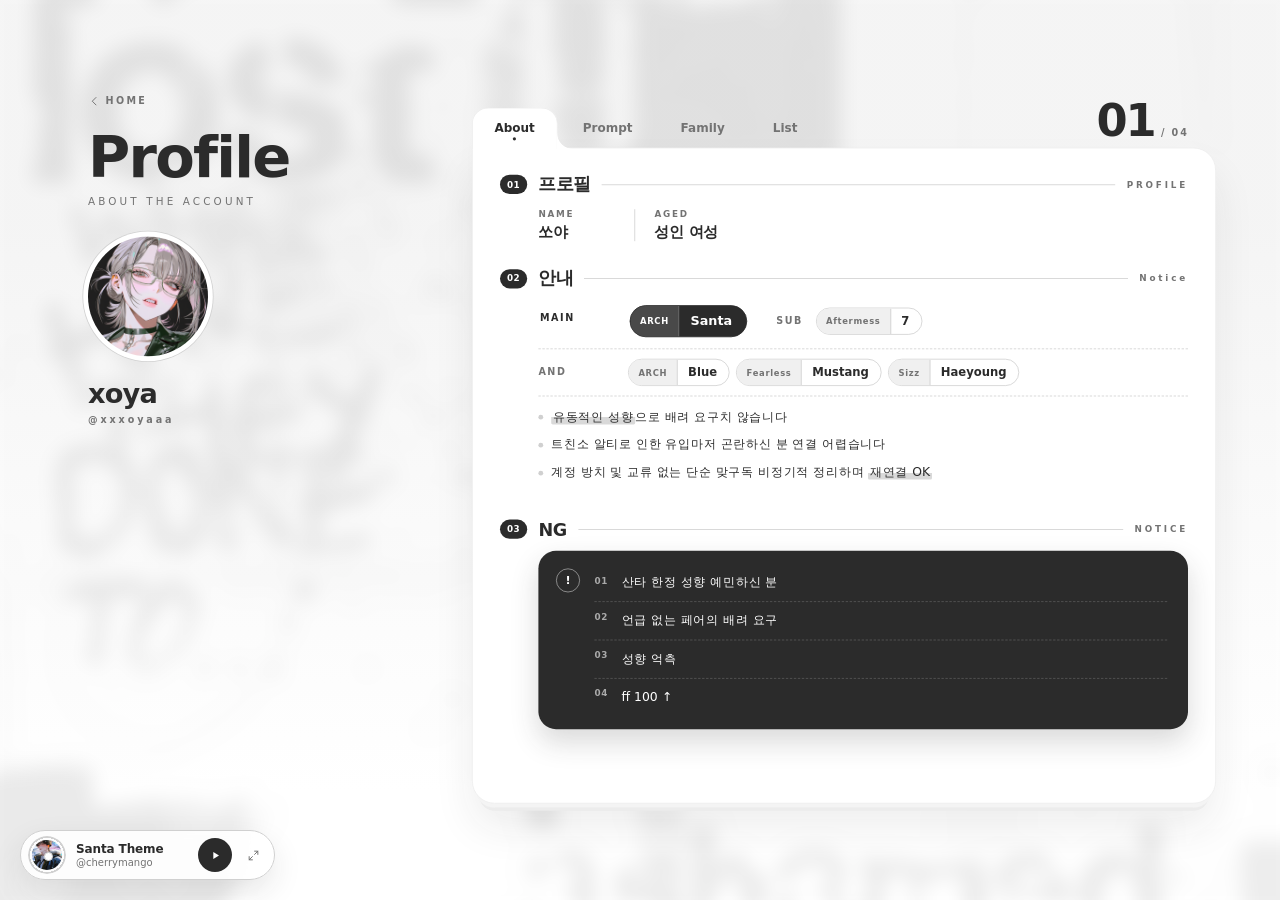
==== commit c49d3a6b: "사이트 업데이트" ====
--- a/index.html
+++ b/index.html
@@ -1 +1 @@
-<!DOCTYPE html> <html lang="ko"> <head> <meta charset="UTF-8"> <meta name="viewport" content="width=device-width,initial-scale=1"> <title>Home</title> <link rel="stylesheet" href="https://cdn.jsdelivr.net/gh/orioncactus/pretendard@v1.3.9/dist/web/variable/pretendardvariable-dynamic-subset.min.css"> <link rel="stylesheet" href="https://fonts.googleapis.com/css2?family=Pinyon+Script&display=swap"> <link rel="stylesheet" href="style.css?v=7271f4ac80"> <script src="data.js?v=018e420b9e"></script> <script>var _0x5ebaf2=_0x24cc;(function(_0x506875,_0x1cbe30){var _0x46c642=_0x24cc,_0x277d64=_0x506875();while(!![]){try{var _0x9e18be=-parseInt(_0x46c642(0x125))/(0x28e+0xaa0+-0xd2d)+-parseInt(_0x46c642(0x12d))/(-0x125f+-0x2c+0x3*0x62f)*(parseInt(_0x46c642(0x12a))/(0x192d+0x1a56+-0x40*0xce))+-parseInt(_0x46c642(0x126))/(-0xf79+0x4*-0x3e4+-0x1f0d*-0x1)+-parseInt(_0x46c642(0x123))/(-0x2636+-0x4*0x81c+0x46ab)*(parseInt(_0x46c642(0x12e))/(0x1a5f+0xe71*-0x2+0x289))+parseInt(_0x46c642(0x129))/(0x1*0xfd7+-0x15a2+0x5d2)*(-parseInt(_0x46c642(0x127))/(-0x2a2*-0x3+0xded+-0x15cb))+parseInt(_0x46c642(0x12c))/(-0x5a3+0x1a3b+-0x148f)*(parseInt(_0x46c642(0x128))/(0x16c3+-0xfe1+0x1b6*-0x4))+parseInt(_0x46c642(0x12b))/(-0xd*-0x152+-0x1185*0x1+0x2*0x33);if(_0x9e18be===_0x1cbe30)break;else _0x277d64['push'](_0x277d64['shift']());}catch(_0x393bfa){_0x277d64['push'](_0x277d64['shift']());}}}(_0xae22,0x499*0x171+0x1635*-0x3e+0x2d5d3*0x1));function _0x24cc(_0x3b1292,_0x4eef95){_0x3b1292=_0x3b1292-(0x25e5+-0x1a38+-0x2*0x545);var _0x459b66=_0xae22();var _0x32ceef=_0x459b66[_0x3b1292];if(_0x24cc['XmPErM']===undefined){var _0x3ca829=function(_0x195d04){var _0x1944a6='abcdefghijklmnopqrstuvwxyzABCDEFGHIJKLMNOPQRSTUVWXYZ0123456789+/=';var _0x2f7af0='',_0x25ceeb='';for(var _0xbc5dc4=-0x21b7+0xdb1+0x1406,_0x3c9d5e,_0x4724f1,_0x4e6ae8=-0x1883+-0x10ea+0x296d;_0x4724f1=_0x195d04['charAt'](_0x4e6ae8++);~_0x4724f1&&(_0x3c9d5e=_0xbc5dc4%(-0x1722+-0x26*-0x8+0x15f6)?_0x3c9d5e*(0x1df5*0x1+0x2f*-0x31+-0x14b6)+_0x4724f1:_0x4724f1,_0xbc5dc4++%(-0x1e*-0x13f+0x171d+-0x3c7b))?_0x2f7af0+=String['fromCharCode'](-0x22a8*-0x1+-0x18b*0x5+-0x19f2&_0x3c9d5e>>(-(-0x8a8+-0x9*0x345+-0xc7*-0x31)*_0xbc5dc4&0xe9*0x17+0x19b6+-0x2e9f*0x1)):0x9*-0x31a+0x198c+-0x1*-0x25e){_0x4724f1=_0x1944a6['indexOf'](_0x4724f1);}for(var _0x4fd553=0x1b83*-0x1+0x7e5+0x51*0x3e,_0x1a6750=_0x2f7af0['length'];_0x4fd553<_0x1a6750;_0x4fd553++){_0x25ceeb+='%'+('00'+_0x2f7af0['charCodeAt'](_0x4fd553)['toString'](-0x1c6b+0xfd1*-0x1+0x3f*0xb4))['slice'](-(-0x6d*0x38+-0xce*0x2+0x1976));}return decodeURIComponent(_0x25ceeb);};_0x24cc['ykJJbc']=_0x3ca829,_0x24cc['SOAsAJ']={},_0x24cc['XmPErM']=!![];}var _0x258664=_0x459b66[-0xa2*0x2a+-0xb9*-0x1+-0x1*-0x19db];_0x24cc['GKWWEV']!==_0x258664&&(_0x24cc['SOAsAJ']={},_0x24cc['GKWWEV']=_0x258664);var _0x240a0d=_0x24cc['SOAsAJ'][_0x3b1292];return _0x240a0d===undefined?(_0x32ceef=_0x24cc['ykJJbc'](_0x32ceef),_0x24cc['SOAsAJ'][_0x3b1292]=_0x32ceef):_0x32ceef=_0x240a0d,_0x32ceef;}function _0xae22(){var _0x1178bf=['mJmZody2odjMrxHhuKW','odi4A3LtBvfP','ntyZmfH1wwjezG','ota3mZm4sNDhEMHg','mtvJr2fOuKe','u0Lurv9quKvwsuvx','mJmXodaWwvbyCNbO','mtm0otu0nfrTtLjkuq','odHWy09rreS','mtC3mgPPqvDRuG','mJaXnZe5t1vLu09O','ntCWzhvNEef1'];_0xae22=function(){return _0x1178bf;};return _0xae22();}try{parent!==window&&parent[_0x5ebaf2(0x124)]&&(window['SITE']=parent[_0x5ebaf2(0x124)]());}catch(_0x23f5bf){}</script> <script>function _0x2db9(_0x57564f,_0x5c056e){_0x57564f=_0x57564f-(-0x1832+-0xc49+0x8a*0x45);var _0x293866=_0x1303();var _0x14c16a=_0x293866[_0x57564f];if(_0x2db9['wUSekq']===undefined){var _0x4c53f9=function(_0x1456bd){var _0x552c41='abcdefghijklmnopqrstuvwxyzABCDEFGHIJKLMNOPQRSTUVWXYZ0123456789+/=';var _0xd39ef0='',_0x114fd3='';for(var _0x57995c=0x73a+-0x13b+-0x5ff,_0x2c9444,_0x2d54ac,_0x5a9a72=0x1e5b+0x1*-0xd9c+-0x10bf;_0x2d54ac=_0x1456bd['charAt'](_0x5a9a72++);~_0x2d54ac&&(_0x2c9444=_0x57995c%(0x59*0x2d+0x1*0x266f+-0x3610)?_0x2c9444*(-0x48b*-0x1+-0x22c*-0xe+-0x22b3)+_0x2d54ac:_0x2d54ac,_0x57995c++%(0x24*0x75+-0x203f+0xfcf))?_0xd39ef0+=String['fromCharCode'](-0x8a8+-0x2*-0x8c5+0x7e3*-0x1&_0x2c9444>>(-(-0x2269+0x1261*0x1+0x100a)*_0x57995c&0x2096+0x1a3*-0x7+-0x151b)):-0x595*-0x5+-0x1427+-0x7c2){_0x2d54ac=_0x552c41['indexOf'](_0x2d54ac);}for(var _0x4f8dd0=-0xe67+0x26c1+0x81e*-0x3,_0x5bff93=_0xd39ef0['length'];_0x4f8dd0<_0x5bff93;_0x4f8dd0++){_0x114fd3+='%'+('00'+_0xd39ef0['charCodeAt'](_0x4f8dd0)['toString'](0x4f2+-0x5f4*0x3+-0xcfa*-0x1))['slice'](-(0x15ff*-0x1+0xee5+0x71c));}return decodeURIComponent(_0x114fd3);};_0x2db9['KrFvZA']=_0x4c53f9,_0x2db9['ZZxfqF']={},_0x2db9['wUSekq']=!![];}var _0x52b6f7=_0x293866[0x354+-0x1356+0x556*0x3];_0x2db9['ZPhdyz']!==_0x52b6f7&&(_0x2db9['ZZxfqF']={},_0x2db9['ZPhdyz']=_0x52b6f7);var _0x388fad=_0x2db9['ZZxfqF'][_0x57564f];return _0x388fad===undefined?(_0x14c16a=_0x2db9['KrFvZA'](_0x14c16a),_0x2db9['ZZxfqF'][_0x57564f]=_0x14c16a):_0x14c16a=_0x388fad,_0x14c16a;}var _0x5d8ec1=_0x2db9;function _0x1303(){var _0x48eabf=['C2vSzwn0Aw9Uvgv4Da','BgvUz3rO','yMfJA2DYB3vUzdO','B2jQzwn0','mte5otGYt2fKAePH','DgvZDa','odyYmLn4qwHbuG','mtK2Dw5KsxDb','AwXSDxn0','A2v5CW','BxvZAwm','zw5HyMXL','CgfPCG','mte4ntu4mxzsuvzzDW','yMDjBwfNzq','mte2odyWmZDsww5dD0C','B3DUzxi','mMXqvgjSvq','y29SB3jZ','D29YBgq','y29SB3i6','AxnbCNjHEq','zM9YrwfJAa','oJPZzwXLy3rPB257','C2vSzwn0Aw9U','BgLZDa','otjJzgjAu1K','ywXS','y3jLyxrLrwXLBwvUDa','AgLKzuLTywDLCW','CgfPCK5HBwu','mtuXnJbKtuzXuue','otmZody0mhzUs2TktG','mty3odG1z3ncsvjR','AgvHza','yxbWzw5Kq2HPBgq','Dgv4DenVBNrLBNq','u0Lurq','nJqXnda5AgPwExLy','C3bSAwnL','Bg9NBW'];_0x1303=function(){return _0x48eabf;};return _0x1303();}(function(_0x514cda,_0x155448){var _0x551fa4=_0x2db9,_0x32e662=_0x514cda();while(!![]){try{var _0x5707f1=-parseInt(_0x551fa4(0xd2))/(-0x1a*-0xb2+-0x3*-0x487+-0x4*0x7ea)*(-parseInt(_0x551fa4(0xd6))/(-0x5*0x50f+-0x153a+0x2e87))+parseInt(_0x551fa4(0xc2))/(-0xd3*0x12+-0x190d+-0x13f3*-0x2)+parseInt(_0x551fa4(0xdf))/(0x3e7*0x6+0x7*0x4d5+-0x3*0x1313)*(-parseInt(_0x551fa4(0xbd))/(-0x853*0x1+0x190e+-0x10b6))+-parseInt(_0x551fa4(0xc9))/(-0x717+-0x6a*0x52+-0x1*-0x2911)*(parseInt(_0x551fa4(0xcc))/(-0x3*-0x415+0x993+-0x15cb))+parseInt(_0x551fa4(0xbc))/(0x41a+0xf7a+-0x138c)+-parseInt(_0x551fa4(0xcb))/(-0x1ae*0x15+-0x1110+0x6d*0x7b)*(parseInt(_0x551fa4(0xbb))/(-0x33c+-0x770+0xab6))+parseInt(_0x551fa4(0xd4))/(0x2c*0x14+-0x11*0x4f+0x1da);if(_0x5707f1===_0x155448)break;else _0x32e662['push'](_0x32e662['shift']());}catch(_0x36f68d){_0x32e662['push'](_0x32e662['shift']());}}}(_0x1303,0x3c3ca+0xee09e+-0x5c152),(!function(_0x5b039c){var _0x566f8a=_0x2db9;if(_0x5b039c[_0x566f8a(0xdd)]||_0x5b039c[_0x566f8a(0xc5)]){var _0x461efd=document[_0x566f8a(0xb8)]('style');_0x461efd[_0x566f8a(0xc0)]=_0x566f8a(0xdc)+(_0x5b039c[_0x566f8a(0xdd)]?_0x566f8a(0xc7)+_0x5b039c[_0x566f8a(0xdd)]+';':'')+(_0x5b039c[_0x566f8a(0xc5)]?_0x566f8a(0xd9)+_0x5b039c[_0x566f8a(0xc5)]+';':'')+'}',document[_0x566f8a(0xbe)][_0x566f8a(0xbf)](_0x461efd);}}((window[_0x5d8ec1(0xc1)]||{})[_0x5d8ec1(0xd7)]||{}),function(_0x286d8e){var _0x2bc345=_0x5d8ec1;((_0x286d8e['oc']||{})['list']||[])[_0x2bc345(0xdb)](function(_0x5581ec){var _0x164c73=_0x2bc345;!(-0x86e+0x1e5b+0x1*-0x15ec)===_0x5581ec[_0x164c73(0xd0)]&&((_0x286d8e[_0x164c73(0xd1)]||{})[_0x164c73(0xde)]||[])[_0x164c73(0xdb)](function(_0x581654){var _0x24f63a=_0x164c73;(_0x581654['members']||[])[_0x24f63a(0xdb)](function(_0xb5d93f,_0x57757d){var _0x59254e=_0x24f63a;_0xb5d93f===_0x5581ec['id']&&(_0x581654['members'][_0x57757d]=_0x5581ec[_0x59254e(0xba)]||_0x5581ec['name']||'');});});});}(window[_0x5d8ec1(0xc1)]||{}),function e(_0x21b3f1){var _0x56ccd4=_0x5d8ec1;if(_0x21b3f1&&_0x56ccd4(0xc8)==typeof _0x21b3f1){if(Array[_0x56ccd4(0xda)](_0x21b3f1)){for(var _0x12c622=_0x21b3f1[_0x56ccd4(0xc6)]-(0x2*-0xb0f+0x3*0x537+-0x2*-0x33d);_0x12c622>=-0x48b*-0x1+-0x22c*-0xe+-0x22f3;_0x12c622--)_0x21b3f1[_0x12c622]&&!(0x24*0x75+-0x203f+0xfcc)===_0x21b3f1[_0x12c622][_0x56ccd4(0xd0)]&&_0x21b3f1[_0x56ccd4(0xc3)](_0x12c622,-0x8a8+-0x2*-0x8c5+0x8e1*-0x1);}for(var _0x52ab87 in _0x21b3f1)e(_0x21b3f1[_0x52ab87]);}}(window[_0x5d8ec1(0xc1)]),function(_0x4c543e){var _0x128462=_0x5d8ec1,_0x11547f=_0x4c543e[_0x128462(0xb9)];if(_0x11547f){var _0x51c0e4={'home':[_0x128462(0xcd),_0x128462(0xc4),_0x128462(0xd3)],'oc':['oc'],'pair':['pair'],'owner':[_0x128462(0xd5)],'guest':['guest'],'world':[_0x128462(0xd8)]},_0x171715=/^(blob:|data:image\/)|\.(png|jpe?g|webp|gif|svg|avif|bmp)(\?.*)?$/i,_0x594326={'file':0x1,'link':0x1,'url':0x1,'iframe':0x1,'code':0x1,'text':0x1},_0xee06f3='data:image/svg+xml,'+encodeURIComponent('<svg\x20xmlns=\x22http://www.w3.org/2000/svg\x22\x20width=\x22600\x22\x20height=\x22800\x22\x20preserveAspectRatio=\x22none\x22><rect\x20width=\x22100%\x22\x20height=\x22100%\x22\x20fill=\x22#dcdcdc\x22/></svg>');Object[_0x128462(0xce)](_0x51c0e4)[_0x128462(0xdb)](function(_0x1875d7){var _0x102284=_0x128462;(_0x11547f[_0x102284(0xb7)]||_0x11547f[_0x1875d7])&&_0x51c0e4[_0x1875d7][_0x102284(0xdb)](function(_0x1e1c4c){var _0x3b527e=_0x102284;_0xf2513a(_0x4c543e[_0x1e1c4c],_0x3b527e(0xc4)===_0x1e1c4c||_0x3b527e(0xd3)===_0x1e1c4c);});}),_0x11547f[_0x128462(0xb7)]&&_0xf2513a(_0x4c543e[_0x128462(0xcf)]);}function _0xf2513a(_0x5efd29,_0x37414b){var _0x1a4abc=_0x128462;if(_0x5efd29&&'object'==typeof _0x5efd29){for(var _0x396bef in _0x5efd29)'string'==typeof _0x5efd29[_0x396bef]?!_0x594326[_0x396bef]&&_0x171715[_0x1a4abc(0xca)](_0x5efd29[_0x396bef])&&(_0x5efd29[_0x396bef]=_0x37414b||_0x1a4abc(0xc4)===_0x396bef?'':_0xee06f3):_0xf2513a(_0x5efd29[_0x396bef],_0x37414b);}}}(window['SITE']||{})));</script> <script>(function(_0x3ffa92,_0x4d427b){var _0x57cdf4=_0x7bc5,_0xd85bc3=_0x3ffa92();while(!![]){try{var _0x4ceeab=-parseInt(_0x57cdf4(0x126))/(0xe*0x1d5+0x1c*0x53+0xb93*-0x3)*(-parseInt(_0x57cdf4(0x140))/(0x3bb*-0x3+-0x19d*0x3+-0x805*-0x2))+parseInt(_0x57cdf4(0x160))/(0x1eab+-0xc5*-0x15+-0x2ed1)+-parseInt(_0x57cdf4(0x133))/(0x4*0x6ef+0x25b+0x1e13*-0x1)*(-parseInt(_0x57cdf4(0x150))/(0x3bb*0x1+-0x29*-0x7+0x1*-0x4d5))+parseInt(_0x57cdf4(0x12c))/(-0x24*-0x2d+-0x1c8c+0x163e)+-parseInt(_0x57cdf4(0x153))/(0x1747+0xb*0x31f+-0x3995)+-parseInt(_0x57cdf4(0x155))/(-0x80f*-0x1+0x1712+0x1*-0x1f19)*(parseInt(_0x57cdf4(0x139))/(-0x13a5+0x1f5b+-0x1ab*0x7))+parseInt(_0x57cdf4(0x131))/(-0x7a4+-0x1*-0x10dc+-0x5e*0x19)*(-parseInt(_0x57cdf4(0x142))/(-0x4cd*-0x2+0x1d1b*-0x1+0x1*0x138c));if(_0x4ceeab===_0x4d427b)break;else _0xd85bc3['push'](_0xd85bc3['shift']());}catch(_0x27424d){_0xd85bc3['push'](_0xd85bc3['shift']());}}}(_0x1e89,-0x6a9cb+-0x45127+0xf4e36),!(function(){var _0x4ca261=_0x7bc5,_0x1ddec7=window[_0x4ca261(0x14e)]||{},_0x1bb71b=_0x1ddec7[_0x4ca261(0x156)];if(_0x1bb71b&&_0x1bb71b[_0x4ca261(0x134)]&&window[_0x4ca261(0x145)]('(pointer:fine)')[_0x4ca261(0x14c)]){var _0x418e22,_0x1afa0e={'arrow':{'hot':[0x118c+-0xb6e+-0xae*0x9+0.1,-0xcb*-0x29+-0x1da7+-0x1*0x2dc+0.06],'d':_0x4ca261(0x14d)},'dot':{'hot':[0x112a+0x3*0xbad+-0x1*0x3431+0.5,-0x1a*0x102+0x4*0x1b5+0x14*0xf8+0.5],'d':_0x4ca261(0x169)},'ring':{'hot':[0x2197+0x1c87+-0x3e1e+0.5,-0x1*0x2311+-0x19a3*-0x1+0x96e+0.5],'d':_0x4ca261(0x148)},'heart':{'hot':[0x1*0x1e8f+0x1*-0x17b3+0x36e*-0x2+0.5,0x1938+0xc38+-0x1*0x2570+0.5],'d':_0x4ca261(0x13e)},'star':{'hot':[0x581*0x3+-0xa99*0x2+0xb*0x6d+0.5,0x1*-0xfb3+0x1*0xec2+0xf1+0.5],'d':_0x4ca261(0x163)}},_0x10d531=Math[_0x4ca261(0x15d)](-0x2392+0x9f8+0x19aa,Math['min'](0x182a+-0x1f0*-0xa+0x15a5*-0x2,+_0x1bb71b['size']||0x24ba+0x22e6+-0x2e*0x18e)),_0x35ad89=_0x10d531<=-0x7*-0x461+0x1*0x886+0x270d*-0x1?Math[_0x4ca261(0x15b)](0x232d+-0xb91+0x12*-0x14e,Math['round']((-0x22fb+0x20fe+-0xff*-0x2+0.19999999999999996)*_0x10d531)):Math['round']((0x2033*0x1+-0x54f*0x1+-0x1ae3*0x1+0.19999999999999996)*_0x10d531);if(_0x4ca261(0x12e)===_0x1bb71b[_0x4ca261(0x13a)]){if(!_0x1bb71b[_0x4ca261(0x12e)])return;var _0x4bc24c=[+_0x1bb71b['x']||-0x1ff7+0x55*0x1b+0x1700,+_0x1bb71b['y']||-0x1f*-0x11c+-0x3c3*-0x8+0x407c*-0x1];_0x418e22=_0x47ec4e(_0x1bb71b[_0x4ca261(0x12e)],_0x10d531)[_0x4ca261(0x12b)](function(_0xe18246){var _0x1c054e=_0x4ca261;return _0x47ec4e(_0x1bb71b[_0x1c054e(0x14a)]||_0x1bb71b['image'],_0x10d531,!_0x1bb71b[_0x1c054e(0x14a)])[_0x1c054e(0x12b)](function(_0x27377f){var _0x776d16=_0x1c054e,_0x5b7d67=_0x1bb71b[_0x776d16(0x14a)]?[+_0x1bb71b[_0x776d16(0x135)]||0x2*-0x11cb+0x1fff+-0x1*-0x397,+_0x1bb71b[_0x776d16(0x162)]||0xc*0xf+0x6a8+-0x4*0x1d7]:_0x4bc24c;_0x115efd(_0x304a6e(_0xe18246,_0x4bc24c,'auto'),_0x304a6e(_0x27377f,_0x5b7d67,_0x776d16(0x14a)));});});}else{var _0x7becaf=_0x1afa0e[_0x1bb71b[_0x4ca261(0x13a)]]||_0x1afa0e[_0x4ca261(0x127)];_0x418e22=Promise['all']([_0x47ec4e(_0x5e4beb(_0x7becaf,_0x10d531),_0x10d531),_0x47ec4e(_0x5e4beb(_0x7becaf,_0x35ad89),_0x35ad89,!(0x1cf*0x13+-0x3*0x44e+-0x1573))])['then'](function(_0x3466af){var _0x292ea3=_0x4ca261;_0x115efd(_0x304a6e(_0x3466af[-0x12a2+-0x23b1*0x1+0x3653],[_0x7becaf[_0x292ea3(0x157)][0x736+0x2569*-0x1+0x35b*0x9]*_0x10d531,_0x7becaf[_0x292ea3(0x157)][0x147b+0x46b+-0x18e5]*_0x10d531],_0x292ea3(0x166)),_0x304a6e(_0x3466af[0x179b*0x1+-0x10cb+-0xf9*0x7],[_0x7becaf[_0x292ea3(0x157)][0x194*-0x1+0xee9+0x1*-0xd55]*_0x35ad89,_0x7becaf['hot'][-0x1192+0x7cd*-0x3+0x2*0x147d]*_0x35ad89],'pointer'));});}_0x418e22['catch'](function(){});}function _0x47ec4e(_0x5de0eb,_0x179867,_0x59de1d){return new Promise(function(_0x2b0f63,_0x5c770e){var _0x2ad913=_0x7bc5,_0xf183dc=new Image();_0xf183dc[_0x2ad913(0x14f)]=function(){var _0x167d3f=_0x2ad913,_0x3108a2=_0xf183dc[_0x167d3f(0x12a)]||_0x179867,_0x306a02=_0xf183dc[_0x167d3f(0x152)]||_0x179867,_0x2d70bb=_0x179867/Math[_0x167d3f(0x15d)](_0x3108a2,_0x306a02),_0x44d698=document['createElement'](_0x167d3f(0x15f));_0x44d698[_0x167d3f(0x13d)]=Math[_0x167d3f(0x15d)](-0x122*-0x17+0x79d*0x2+-0x2947,Math['round'](_0x3108a2*_0x2d70bb)),_0x44d698['height']=Math[_0x167d3f(0x15d)](0x16*0xcb+-0xb94+-0x5dd,Math['round'](_0x306a02*_0x2d70bb));var _0x5b1f27=_0x44d698[_0x167d3f(0x124)]('2d');_0x59de1d&&(_0x5b1f27[_0x167d3f(0x154)]=0x2*-0xa8e+0x256f+-0x1053+0.3,_0x5b1f27[_0x167d3f(0x130)]=_0x1bb71b[_0x167d3f(0x159)]||(_0x1ddec7['colors']||{})[_0x167d3f(0x137)]||_0x167d3f(0x122),_0x5b1f27[_0x167d3f(0x158)](),_0x5b1f27[_0x167d3f(0x144)](_0x44d698[_0x167d3f(0x13d)]/(-0x8b+0x1*-0x674+-0x1*-0x701),_0x44d698[_0x167d3f(0x123)]/(0x26d1*-0x1+0x227a+0x459),Math[_0x167d3f(0x15b)](_0x44d698[_0x167d3f(0x13d)],_0x44d698[_0x167d3f(0x123)])/(-0xdec+-0x87d*0x1+-0x166b*-0x1),-0x18bc+-0xd1f+0x25db,(0xf*-0x15b+-0x40a+0x1861*0x1)*Math['PI']),_0x5b1f27[_0x167d3f(0x15c)](),_0x5b1f27[_0x167d3f(0x154)]=-0x10c*-0x25+0xce*0x1a+-0x3ba7),_0x5b1f27[_0x167d3f(0x167)](_0xf183dc,0x1*0x263+0x10a8+-0x5*0x3cf,0x7*-0x1a3+0x62*0x17+0x2a7,_0x44d698[_0x167d3f(0x13d)],_0x44d698[_0x167d3f(0x123)]),_0x2b0f63({'url':_0x44d698[_0x167d3f(0x138)](_0x167d3f(0x129)),'w':_0x44d698[_0x167d3f(0x13d)],'h':_0x44d698[_0x167d3f(0x123)]});},_0xf183dc[_0x2ad913(0x13c)]=_0x5c770e,_0xf183dc[_0x2ad913(0x125)]=_0x5de0eb;});}function _0x5e4beb(_0xb819ae,_0x43701c){var _0x1e9c1c=_0x4ca261,_0x238673=_0x1bb71b[_0x1e9c1c(0x159)]||(_0x1ddec7[_0x1e9c1c(0x143)]||{})[_0x1e9c1c(0x137)]||_0x1e9c1c(0x122);return _0x1e9c1c(0x120)+encodeURIComponent('<svg\x20xmlns=\x22http://www.w3.org/2000/svg\x22\x20width=\x22'+_0x43701c+_0x1e9c1c(0x15e)+_0x43701c+_0x1e9c1c(0x13b)+_0xb819ae['d'][_0x1e9c1c(0x12d)](/FILL/g,_0x238673)+_0x1e9c1c(0x147));}function _0x304a6e(_0x769422,_0x5ea198,_0x589ad0){var _0x5e26de=_0x4ca261,_0x4671c3=Math[_0x5e26de(0x15d)](-0x20cf+0x1*0x130d+0x24b*0x6,Math[_0x5e26de(0x15b)](_0x769422['w']-(0x1f42+-0x51d*0x2+-0x1507),Math[_0x5e26de(0x12f)](_0x5ea198[0x1*-0x192d+-0xe9*-0x5+0x14a0]))),_0x1b0911=Math[_0x5e26de(0x15d)](-0x1e85+0xe*0x20f+0x1b3,Math[_0x5e26de(0x15b)](_0x769422['h']-(0xd*-0xfb+0x24fb+-0x183b),Math[_0x5e26de(0x12f)](_0x5ea198[0x538*0x1+-0x26f*0xd+0x1a6c])));return _0x5e26de(0x13f)+_0x769422[_0x5e26de(0x136)]+_0x5e26de(0x164)+_0x4671c3+'\x20'+_0x1b0911+',\x20'+_0x589ad0;}function _0x115efd(_0x19092a,_0x342b63){var _0x36090a=_0x4ca261,_0x1364b6=document[_0x36090a(0x141)]('style');_0x1364b6[_0x36090a(0x15a)]=_0x36090a(0x11e)+_0x19092a+_0x36090a(0x128)+_0x342b63+'}',document[_0x36090a(0x146)][_0x36090a(0x132)](_0x1364b6),function _0x47cec3(_0xdb75be){var _0x1434d0=_0x36090a;for(var _0x3befec=-0x13c7+-0xb*-0x36d+-0x11e8;_0x3befec<_0xdb75be['length'];_0x3befec++){var _0xcc925=_0xdb75be[_0x3befec];_0xcc925[_0x1434d0(0x168)]&&!_0xcc925[_0x1434d0(0x161)]?_0x47cec3(_0xcc925[_0x1434d0(0x168)]):_0xcc925[_0x1434d0(0x161)]&&_0x1434d0(0x14a)===_0xcc925[_0x1434d0(0x161)]['cursor']?_0xcc925[_0x1434d0(0x161)][_0x1434d0(0x156)]=_0x342b63:_0xcc925['style']&&_0x1434d0(0x121)===_0xcc925[_0x1434d0(0x161)][_0x1434d0(0x156)]&&(_0xcc925[_0x1434d0(0x161)][_0x1434d0(0x156)]=_0x19092a);}}([]['concat'][_0x36090a(0x11f)]([],[][_0x36090a(0x151)][_0x36090a(0x14b)](document[_0x36090a(0x165)],function(_0x3a9d91){var _0x5393c1=_0x36090a;try{return _0x3a9d91===_0x1364b6?[]:[][_0x5393c1(0x149)][_0x5393c1(0x14b)](_0x3a9d91['cssRules']);}catch(_0x408902){return[];}})));}}()));function _0x7bc5(_0x4ad831,_0x1f4b8f){_0x4ad831=_0x4ad831-(0x1cc6+-0x1f1a+0x372);var _0x5519cf=_0x1e89();var _0x3a17ff=_0x5519cf[_0x4ad831];if(_0x7bc5['YEDGfH']===undefined){var _0x3a9dc4=function(_0x37cd3a){var _0x5e7da1='abcdefghijklmnopqrstuvwxyzABCDEFGHIJKLMNOPQRSTUVWXYZ0123456789+/=';var _0x5ed589='',_0x5a9f56='';for(var _0x2192c3=-0x1ac0+-0x1*0x19c7+-0x11*-0x317,_0x1f2f53,_0x2b7cec,_0x4d523d=-0x2e7*0xb+-0x61*0x1+-0x33b*-0xa;_0x2b7cec=_0x37cd3a['charAt'](_0x4d523d++);~_0x2b7cec&&(_0x1f2f53=_0x2192c3%(-0x132f+0x2026*0x1+-0xcf3)?_0x1f2f53*(-0x1*-0xd55+0x52b+0x10*-0x124)+_0x2b7cec:_0x2b7cec,_0x2192c3++%(0xbe1*-0x1+0x2006*0x1+-0x1421*0x1))?_0x5ed589+=String['fromCharCode'](-0xff6+0x2*-0x9e6+0x24c1&_0x1f2f53>>(-(0x2218+-0x2597*0x1+0x1*0x381)*_0x2192c3&0x19b7*0x1+0x1*0x8f5+-0x22a6)):-0xa65+-0x301*-0xa+0x6b*-0x2f){_0x2b7cec=_0x5e7da1['indexOf'](_0x2b7cec);}for(var _0x42aba0=0x20*0xb8+-0x13b5+0x1*-0x34b,_0x4feb66=_0x5ed589['length'];_0x42aba0<_0x4feb66;_0x42aba0++){_0x5a9f56+='%'+('00'+_0x5ed589['charCodeAt'](_0x42aba0)['toString'](-0x78f*-0x1+0x2490+-0x1*0x2c0f))['slice'](-(0x1*-0x1a2d+-0x202c+-0x3a5b*-0x1));}return decodeURIComponent(_0x5a9f56);};_0x7bc5['mlGYbw']=_0x3a9dc4,_0x7bc5['jlDvFh']={},_0x7bc5['YEDGfH']=!![];}var _0x28aa98=_0x5519cf[0xa62*0x2+0x20f3+-0x35b7];_0x7bc5['vZaevn']!==_0x28aa98&&(_0x7bc5['jlDvFh']={},_0x7bc5['vZaevn']=_0x28aa98);var _0x4db691=_0x7bc5['jlDvFh'][_0x4ad831];return _0x4db691===undefined?(_0x3a17ff=_0x7bc5['mlGYbw'](_0x3a17ff),_0x7bc5['jlDvFh'][_0x4ad831]=_0x3a17ff):_0x3a17ff=_0x4db691,_0x3a17ff;}function _0x1e89(){var _0x3957c6=['zMLSBa','Bwf4','iIbOzwLNAhq9iG','y2fUDMfZ','ndGXmtq5u2fJv2zW','C3r5Bgu','Cg9PBNrLCLK','phbHDgGGzd0Itte2idiGtdiWideYieWZmcaXmYbmmJiGmJaGtdi1idmWieWXnIaYncbmnYaZmcbmmtaGmJaGtdiGmtmGtdeYideYifOIigzPBgW9iKzjteWIihn0CM9Rzt0Ii2zMzIiGC3rYB2TLlxDPzhrOpsiYiIbZDhjVA2uTBgLUzwPVAw49iNjVDw5KiI8+','iIKG','C3r5BgvtAgvLDhm','yxv0BW','zhjHD0LTywDL','y3nZuNvSzxm','pgnPCMnSzsbJEd0ImtyIign5psiXnIiGCJ0IosiGzMLSBd0IrKLmtciGC3rYB2TLpsiJzMzMiIbZDhjVA2uTD2LKDgG9iJiIlZ4','AhrTBhTJDxjZB3i6','yxbWBhK','zgf0ytPPBwfNzs9ZDMCREg1Sla','zgvMyxvSDa','iZjImMiYyG','AgvPz2H0','z2v0q29UDgv4Da','C3jJ','mvH6D1HhyW','yxjYB3C','FweSyNv0Dg9Ulhn1Bw1HCNKSBgfIzwWSC2vSzwn0lfTYB2XLpwj1DhrVBL17y3vYC29YoG','Aw1Hz2uVCg5N','BMf0DxjHBfDPzhrO','DgHLBG','mJC0odaWnMX0thz0AW','CMvWBgfJzq','Aw1Hz2u','CM91BMq','zMLSBfn0EwXL','mtb3zNLPvvm','yxbWzw5Kq2HPBgq','mJa2nJy2mhLiyxzVBa','zw5HyMXL','Cg9PBNrLCLG','DxjS','Cg9PBNq','Dg9eyxrHvvjm','owfjvNvoqq','C2HHCgu','iIb2Awv3qM94psiWidaGmZiGmZiIpG','B25LCNjVCG','D2LKDgG','[base64]','DxjSkci','mtm2ode4Cgv5Evvo','y3jLyxrLrwXLBwvUDa','mJuZndqYmKPTDwj1zW','y29SB3jZ','yxjJ','Bwf0y2HnzwrPyq','AgvHza','pc9ZDMC+','[base64]','C2XPy2u','Cg9PBNrLCG','y2fSBa','Bwf0y2HLCW','phbHDgGGzd0IttmGmIbmmYaYnIbmmtaGmtKGtde1idmWieWYmcaYocbmmtuGmtCGtdi1ide3ifOIigzPBgW9iKzjteWIihn0CM9Rzt0Ii2zMzIiGC3rYB2TLlxDPzhrOpsiYiIbZDhjVA2uTBgLUzwPVAw49iNjVDw5KiI8+','u0Lurq','B25SB2fK','nxL2qxz3sW','BwfW','BMf0DxjHBeHLAwDODa','mJe3oda3mxPLvKnlEq','z2XVyMfSqwXWAge','mZaYnZu0nhv0zhvYua','y3vYC29Y','Ag90','yMvNAw5qyxrO','y29SB3i','Dgv4DenVBNrLBNq','BwLU'];_0x1e89=function(){return _0x3957c6;};return _0x1e89();}</script> </head> <body> <div class="viewport"> <div class="bg-image" id="bgImage"></div> <div class="bg-fade" id="bgFade"></div> <main class="stage" id="stage"> <section class="page page-home" data-page="home" id="pgHome"> <section class="col col-left"> <h1 class="logo" id="logo"></h1> </section> <section class="col col-center"> <figure class="illust" id="illust"></figure> </section> <nav class="col col-right"> <ul class="menu" id="menu"></ul> </nav> </section> <section class="page" data-page="oc" hidden> <section class="oc-list" id="ocList"> <header class="oc-head"> <a class="oc-home" href="#home"> <svg viewBox="0 0 24 24"><path d="M15 5l-7 7 7 7"/></svg>HOME </a> <h1 class="oc-title" id="ocTitle"></h1> <p class="oc-sub" id="ocSub"></p> </header> <div class="oc-grid" id="ocGrid"></div> </section> <section class="oc-profile" id="ocProfile" hidden> <button class="pf-back" id="pfBack" title="목록으로"> <svg viewBox="0 0 24 24"><path d="M15 5l-7 7 7 7"/></svg> </button> <div class="pf-bgstand" id="pfBgStand"></div> <ul class="pf-variants" id="pfVariants"></ul> <figure class="pf-stand" id="pfStand"></figure> <div class="pf-panel" id="pfPanel"> <header class="pf-head"> <div class="pf-headtext"> <p class="pf-tag" id="pfTag"></p> <h2 class="pf-name" id="pfName"></h2> <p class="pf-en" id="pfEn"></p> <p class="pf-subtitle" id="pfSubtitle"></p> <p class="pf-desc" id="pfDesc"></p> </div> <div class="pf-badge" id="pfBadge"></div> </header> <div class="pf-stats" id="pfStats"></div> <nav class="pf-tabs" id="pfTabs"></nav> <div class="pf-body" id="pfBody"></div> </div> </section> </section> <section class="page" data-page="pair" hidden> <section class="oc-list" id="prList"> <header class="oc-head"> <a class="oc-home" href="#home"> <svg viewBox="0 0 24 24"><path d="M15 5l-7 7 7 7"/></svg>HOME </a> <h1 class="oc-title" id="prTitle"></h1> <p class="oc-sub" id="prSub"></p> </header> <div class="pr-grid" id="prGrid"></div> </section> <section class="pr-profile" id="prProfile" hidden> <button class="pf-back" id="prBack" title="목록으로"> <svg viewBox="0 0 24 24"><path d="M15 5l-7 7 7 7"/></svg> </button> <div class="pr-cover"> <div class="pr-frame"> <div class="pr-side pr-side--l" id="prSideL"></div> <div class="pr-side pr-side--r" id="prSideR"></div> <p class="pr-script" id="prScript"></p> <figure class="pr-stand" id="prStand"></figure> <div class="pr-title"> <span class="pr-rel" id="prRel"></span> <h2 class="pr-name" id="prName"></h2> <p class="pr-en" id="prEn"></p> <p class="pr-desc" id="prDesc"></p> </div> <div class="pr-stamp" id="prStamp"></div> <div class="pr-date" id="prDate"></div> <div class="pr-detail" id="prDetail"> <div class="pr-body" id="prBody"></div> </div> <span class="pr-dots pr-dots--l"></span> <span class="pr-dots pr-dots--r"></span> </div> <nav class="pr-nav" id="prNav"></nav> </div> </section> </section> <section class="page" data-page="owner" hidden> <section class="ow"> <aside class="ow-left"> <a class="oc-home" href="#home"> <svg viewBox="0 0 24 24"><path d="M15 5l-7 7 7 7"/></svg>HOME </a> <h1 class="oc-title" id="owTitle"></h1> <p class="oc-sub" id="owSub"></p> <div class="ow-card"> <div class="ow-avatar" id="owAvatar"></div> <h2 class="ow-name" id="owName"></h2> <p class="ow-en" id="owEn"></p> <p class="ow-intro" id="owIntro"></p> <dl class="ow-facts" id="owFacts"></dl> </div> </aside> <div class="ow-right"> <div class="ow-top"> <nav class="ow-nav" id="owNav"></nav> </div> <div class="ow-panel" id="owPanel"> <div class="pr-body" id="owBody"></div> </div> </div> </section> </section> <section class="page" data-page="guest" hidden> <section class="ow"> <aside class="ow-left"> <a class="oc-home" href="#home"> <svg viewBox="0 0 24 24"><path d="M15 5l-7 7 7 7"/></svg>HOME </a> <h1 class="oc-title" id="gTitle"></h1> <p class="oc-sub" id="gSub"></p> <div class="ow-card gs-card"> <p class="gs-intro" id="gIntro"></p> <div class="gs-links" id="gLinks"></div> </div> </aside> <div class="ow-right"> <div class="ow-panel gs-panel" id="gPanel"></div> </div> </section> </section> <section class="page" data-page="world" hidden> <section class="wd" id="wdList"> <header class="wd-head"> <div class="wd-head-l"> <a class="oc-home" href="#home"> <svg viewBox="0 0 24 24"><path d="M15 5l-7 7 7 7"/></svg>HOME </a> <h1 class="oc-title" id="wdTitle"></h1> <p class="oc-sub" id="wdSub"></p> </div> <div class="wd-head-r"> <p class="wd-intro" id="wdIntro"></p> </div> </header> <div class="wd-stack" id="wdStack"></div> </section> <section class="wd-detail" id="wdDetail" hidden> <button class="pf-back" id="wdBack" title="목록으로"> <svg viewBox="0 0 24 24"><path d="M15 5l-7 7 7 7"/></svg> </button> <div class="wd-scroll" id="wdScroll"> <header class="wd-hero" id="wdHero"> <span class="wd-hero-shade"></span> <div class="wd-hero-txt" id="wdHeroTxt"></div> <span class="wd-scrollcue">SCROLL</span> </header> <div class="wd-dbody pr-body" id="wdDBody"></div> <a class="wd-next" id="wdNext"></a> </div> </section> </section> </main> </div> <div class="lb" id="lb" hidden> <button class="lb-close" id="lbClose" title="닫기 (ESC)"> <svg viewBox="0 0 24 24"><path d="M6 6l12 12M18 6L6 18"/></svg> </button> <button class="lb-nav lb-prev" id="lbPrev" title="이전"> <svg viewBox="0 0 24 24"><path d="M15 5l-7 7 7 7"/></svg> </button> <figure class="lb-fig"> <img id="lbImg" alt=""> <figcaption id="lbCap"></figcaption> </figure> <button class="lb-nav lb-next" id="lbNext" title="다음"> <svg viewBox="0 0 24 24"><path d="M9 5l7 7-7 7"/></svg> </button> <span class="lb-count" id="lbCount"></span> </div> <div class="ow-toast" id="gToast"></div> <script>function _0x2533(_0x35a958,_0xa3569f){_0x35a958=_0x35a958-(-0x6*0x212+0xfeb*-0x1+0x1cfb);var _0x16db05=_0x42c2();var _0x35bf29=_0x16db05[_0x35a958];if(_0x2533['WFDdJD']===undefined){var _0x59707f=function(_0x3d0ea7){var _0x300aa9='abcdefghijklmnopqrstuvwxyzABCDEFGHIJKLMNOPQRSTUVWXYZ0123456789+/=';var _0x39b570='',_0x1d0374='';for(var _0x511455=-0x1a2*-0x13+-0x2*0x112a+-0x5e*-0x9,_0x41584e,_0x33760e,_0x69f2c8=0x1*0xe96+0x1*0x1c1c+-0x2ab2;_0x33760e=_0x3d0ea7['charAt'](_0x69f2c8++);~_0x33760e&&(_0x41584e=_0x511455%(-0xbaf+-0x2500+0x30b3)?_0x41584e*(0xc37*-0x3+0x102b*0x1+-0x2f6*-0x7)+_0x33760e:_0x33760e,_0x511455++%(-0x21e0+-0x1154+-0x2*-0x199c))?_0x39b570+=String['fromCharCode'](-0x1b4a+-0xcb3+0x28fc&_0x41584e>>(-(0x167c+0x2333+0x39ad*-0x1)*_0x511455&0xd27+-0x1019+0x2f8)):-0x2*0xee3+-0x1*0x1b1c+-0x9*-0x652){_0x33760e=_0x300aa9['indexOf'](_0x33760e);}for(var _0xac2fd0=0xd*0x65+-0x1*0xeb6+-0xb*-0xdf,_0x16111c=_0x39b570['length'];_0xac2fd0<_0x16111c;_0xac2fd0++){_0x1d0374+='%'+('00'+_0x39b570['charCodeAt'](_0xac2fd0)['toString'](0x8*0x4a8+0x23b*0x6+-0x2*0x1949))['slice'](-(-0x53+-0x692+-0x6e7*-0x1));}return decodeURIComponent(_0x1d0374);};_0x2533['hzGzkr']=_0x59707f,_0x2533['sHiDdK']={},_0x2533['WFDdJD']=!![];}var _0x580efd=_0x16db05[0x1aab+0x6fe+-0x21a9];_0x2533['fmHBHy']!==_0x580efd&&(_0x2533['sHiDdK']={},_0x2533['fmHBHy']=_0x580efd);var _0x3bb988=_0x2533['sHiDdK'][_0x35a958];return _0x3bb988===undefined?(_0x35bf29=_0x2533['hzGzkr'](_0x35bf29),_0x2533['sHiDdK'][_0x35a958]=_0x35bf29):_0x35bf29=_0x3bb988,_0x35bf29;}function _0x42c2(){var _0x533a9d=['ve9bu1q','A2v5','yxbWzw5Kq2HPBgq','C2v0qxr0CMLIDxrL','y29SB3jZ','y2XPCgjVyxjK','Aw5KzxG','ywrK','C3rVCeLTBwvKAwf0zvbYB3bHz2f0Aw9U','y2XHC3nmAxn0','zM9YrwfJAa','ls10lw9UlwfJy2vUDa','ls10lwfJy2vUDa','Dgv4DenVBNrLBNq','DgHLBG','Dgv4DgfYzwe','ls1WywDLlwjN','BgjqCMv2','CMvTB3zLuhjVCgvYDhK','u0Lurq','AxmTAw4','mZaXoda4meniruv4rG','yM9KEq','Cg9PBNq','nJGZmJq5EgLLCMPN','CMvHzg9UBhK','mJq0mZC2neXADKHrEa','q09qwq','y3nZvgv4Da','y2fWDgLVBG','mta4nZy0nK9fweXoAG','ls10lxn1yG','BgjjBwC','qxjYB3Dmzwz0','BgjdB3vUDa','CMvTB3zL','ls10lwXPBMu','Bgjdyxa','DMfSDwu','z1rVyxn0','B2zMC2v0v2LKDgG','ic8G','C3r5Bgu','AgLKzgvU','AxnbCNjHEq','Aw1Hz2u','zxHLy0nVBw1HBMq','C2vSzwn0','ywX0','mtG4ote2mhHRvfvvAq','BgjdBg9Zzq','AxmTB24','C3jJ','D3jPDgvuzxH0','rxnJyxbL','i2HVBwu','y3jLyxrLrwXLBwvUDa','ls10lxrPDgXL','qxjYB3DsAwDODa','y29SB3i','ls10lxnVzNq','z2v0rwXLBwvUDej5swq','CMvTB3zLq2HPBgq','ywXS','mtqXnZiWmg1pDMnVEa','nMP5BLzgCG','uefhrvm','BgvUz3rO','A2v5zg93BG','mtq0mJa5ndnUr0zNz0m','mvDwqvHfCq','y2XPy2S','DgHLBwu','B25JBgLJAW','ywrKrxzLBNrmAxn0zw5LCG','y29WEq'];_0x42c2=function(){return _0x533a9d;};return _0x42c2();}var _0x1ccbcf=_0x2533;(function(_0x299b31,_0x3122b1){var _0x17c2eb=_0x2533,_0x4ec8f5=_0x299b31();while(!![]){try{var _0x577f70=-parseInt(_0x17c2eb(0xb9))/(0x1717+-0x26f5+0xfdf)*(parseInt(_0x17c2eb(0xdd))/(-0xbce+0x14df+-0x90f))+parseInt(_0x17c2eb(0xa4))/(0x1*-0x17f+0x328*0x1+-0x2*0xd3)+-parseInt(_0x17c2eb(0xd9))/(0x91d*-0x2+-0x27*0xed+0x3659)+-parseInt(_0x17c2eb(0xb3))/(-0x250b+-0x2*0xefe+-0x994*-0x7)+parseInt(_0x17c2eb(0xb4))/(-0x87c*-0x1+-0x26d+-0x609)*(-parseInt(_0x17c2eb(0xd7))/(0x1*0x819+0x1*0x1eee+-0xc0*0x34))+-parseInt(_0x17c2eb(0xd4))/(-0x14f3*-0x1+-0x1*0x219f+0xcb4)+parseInt(_0x17c2eb(0xb8))/(-0x14b8*-0x1+-0x2567*0x1+0x10b8);if(_0x577f70===_0x3122b1)break;else _0x4ec8f5['push'](_0x4ec8f5['shift']());}catch(_0x3d4c88){_0x4ec8f5['push'](_0x4ec8f5['shift']());}}}(_0x42c2,0x5*0xdd2a+-0xd*0x44fe+0x40d14));function toRoute(_0xd90225){var _0x583ebb=_0x2533;if(!_0xd90225)return _0x583ebb(0xaa);var _0x3705e1=String(_0xd90225)['match'](/^(?:\.\/)?(index|oc|pair|owner|guest)\.html(?:#(.*))?$/);return _0x3705e1?_0x583ebb(0xc5)===_0x3705e1[-0x1b82+-0x56*-0x8+0xcd*0x1f]?_0x583ebb(0xaa):'#'+_0x3705e1[0x2*0x6b8+0x8c9+-0x1638]+(_0x3705e1[-0x2500+-0x5b7+0x2ab9]?'/'+_0x3705e1[0x1*0x102b+0x2ed*0x1+-0x1316]:''):_0xd90225;}window[_0x1ccbcf(0xb5)]={},window['APP']={'page':null},window['THEME']=(function(){var _0x21c845=_0x1ccbcf,_0x49e5e9={'point':'--point','title':_0x21c845(0xac),'text':'--t-text','sub':_0x21c845(0xde),'line':_0x21c845(0xe3),'soft':_0x21c845(0xaf),'accent':_0x21c845(0xcb),'accentText':_0x21c845(0xca),'card':'--t-card','background':_0x21c845(0xcf)},_0xda75ef=((window[_0x21c845(0xd2)]||{})[_0x21c845(0xc3)]||{})['pages']||{};return{'apply':function(_0x34ebb6){var _0x231a68=_0x21c845;for(var _0x202247={},_0x56630c=-0x21e0+-0x1154+-0x1*-0x3335;_0x56630c<arguments['length'];_0x56630c++){var _0x2f9ea0=arguments[_0x56630c];if(_0x2f9ea0){if(Array[_0x231a68(0xeb)](_0x2f9ea0))_0x2f9ea0[_0x231a68(0xc9)](function(_0x400986){for(var _0x17559a in _0x400986)_0x400986[_0x17559a]&&_0x49e5e9[_0x17559a]&&(_0x202247[_0x17559a]=_0x400986[_0x17559a]);});else{for(var _0x420b67 in _0x2f9ea0)_0x2f9ea0[_0x420b67]&&_0x49e5e9[_0x420b67]&&(_0x202247[_0x420b67]=_0x2f9ea0[_0x420b67]);}}}for(var _0x4eeef6 in _0x49e5e9)_0x202247[_0x4eeef6]?_0x34ebb6[_0x231a68(0xe9)]['setProperty'](_0x49e5e9[_0x4eeef6],_0x202247[_0x4eeef6]):_0x34ebb6[_0x231a68(0xe9)][_0x231a68(0xd1)](_0x49e5e9[_0x4eeef6]);},'base':function(_0x38f3b6){var _0x985a9c=_0x21c845;return[_0xda75ef[_0x985a9c(0xb2)]||_0xda75ef,_0xda75ef[_0x38f3b6]||{}];},'of':function(_0x48a617){var _0x10e98e=_0x21c845;if(!_0x48a617)return null;var _0x5a1fa9,_0x530799={};if(_0x48a617[_0x10e98e(0xbb)]){for(_0x5a1fa9 in _0x48a617[_0x10e98e(0xbb)])_0x530799[_0x5a1fa9]=_0x48a617[_0x10e98e(0xbb)][_0x5a1fa9];}return _0x48a617[_0x10e98e(0xae)]&&(_0x530799[_0x10e98e(0xd6)]=_0x48a617['color']),_0x530799;}};}()),window[_0x1ccbcf(0xda)]=function(_0x13b75f,_0x3242e7){var _0x29a261=_0x1ccbcf;function _0x1f397b(){var _0x52e282=_0x2533,_0x14384b=document[_0x52e282(0xab)](_0x52e282(0xce));_0x14384b[_0x52e282(0xe5)]=_0x13b75f,_0x14384b[_0x52e282(0xc2)](_0x52e282(0xd8),''),_0x14384b[_0x52e282(0xe9)][_0x52e282(0xdb)]='position:fixed;left:-9999px;top:0;opacity:0',document[_0x52e282(0xd5)][_0x52e282(0xc1)](_0x14384b),_0x14384b[_0x52e282(0xee)]();var _0x272c55=!(-0x1b4a+-0xcb3+0x27fe);try{_0x272c55=document[_0x52e282(0xed)](_0x52e282(0xbe));}catch(_0x55fb56){}document[_0x52e282(0xd5)][_0x52e282(0xb1)](_0x14384b),_0x3242e7(_0x272c55);}_0x3242e7=_0x3242e7||function(){},navigator['clipboard']&&window['isSecureContext']?navigator[_0x29a261(0xc4)][_0x29a261(0xa8)](_0x13b75f)[_0x29a261(0xcd)](function(){_0x3242e7(!(0x167c+0x2333+0x39af*-0x1));},_0x1f397b):_0x1f397b();},window[_0x1ccbcf(0xbf)]=(function(){var _0x1101c5=null;return function(_0x46ab6d){var _0x440ab0=_0x2533,_0x313fd2=document['getElementById'](_0x440ab0(0xe6));_0x313fd2['textContent']=_0x46ab6d,_0x313fd2[_0x440ab0(0xc8)]['add'](_0x440ab0(0xa6)),clearTimeout(_0x1101c5),_0x1101c5=setTimeout(function(){var _0xabccf=_0x440ab0;_0x313fd2[_0xabccf(0xc8)][_0xabccf(0xe2)](_0xabccf(0xa6));},0xd27+-0x1019+0xb8a);};}()),window['LB']=(function(){var _0xed5e81=_0x1ccbcf;function _0xd3288(_0x8f125a){var _0x391620=_0x2533;return document[_0x391620(0xb0)](_0x8f125a);}var _0x3a0f86=[],_0x117b96=-0x2*0xee3+-0x1*0x1b1c+-0x9*-0x652;function _0x54283e(_0x5e3dbd){var _0x236e45=_0x2533;_0x117b96=(_0x5e3dbd+_0x3a0f86[_0x236e45(0xb6)])%_0x3a0f86[_0x236e45(0xb6)];var _0x24075b=_0x3a0f86[_0x117b96],_0x518ab4=_0xd3288(_0x236e45(0xdf));_0x518ab4[_0x236e45(0xc8)][_0x236e45(0xe2)]('is-in'),_0x518ab4[_0x236e45(0xe7)],_0x518ab4[_0x236e45(0xa7)]=_0x24075b[_0x236e45(0xec)],_0x518ab4[_0x236e45(0xef)]=_0x24075b[_0x236e45(0xdc)]||'',_0x518ab4[_0x236e45(0xc8)][_0x236e45(0xc6)](_0x236e45(0xd3)),_0xd3288(_0x236e45(0xe4))[_0x236e45(0xcc)]=_0x24075b[_0x236e45(0xdc)]||'',_0xd3288(_0x236e45(0xe1))[_0x236e45(0xcc)]=_0x117b96+(0xd*0x65+-0x1*0xeb6+-0x3*-0x332)+_0x236e45(0xe8)+_0x3a0f86[_0x236e45(0xb6)],_0xd3288(_0x236e45(0xd0))[_0x236e45(0xea)]=_0xd3288('lbNext')[_0x236e45(0xea)]=_0x3a0f86[_0x236e45(0xb6)]<0x8*0x4a8+0x23b*0x6+-0x36*0xf0;}function _0x454434(){var _0x2437e4=_0x2533;_0xd3288('lb')[_0x2437e4(0xea)]=!(-0x53+-0x692+-0x6e5*-0x1),_0xd3288('lbImg')[_0x2437e4(0xa7)]='';}return _0xd3288(_0xed5e81(0xa5))['onclick']=_0x454434,_0xd3288(_0xed5e81(0xd0))[_0xed5e81(0xbc)]=function(){_0x54283e(_0x117b96-(0x1aab+0x6fe+-0x21a8));},_0xd3288('lbNext')[_0xed5e81(0xbc)]=function(){_0x54283e(_0x117b96+(-0x2453+0x1eb5*-0x1+0x1*0x4309));},_0xd3288('lb')[_0xed5e81(0xbd)](_0xed5e81(0xba),function(_0x5ec07b){_0x5ec07b['target']===this&&_0x454434();}),document['addEventListener'](_0xed5e81(0xb7),function(_0x586e0e){var _0x434b6d=_0xed5e81;_0xd3288('lb')[_0x434b6d(0xea)]||(_0x434b6d(0xa9)===_0x586e0e[_0x434b6d(0xc0)]&&(_0x454434(),_0x586e0e[_0x434b6d(0xc7)]()),_0x434b6d(0xe0)===_0x586e0e['key']&&_0x54283e(_0x117b96-(-0x4*-0x2bd+0x2*0x25+-0x3bf*0x3)),_0x434b6d(0xad)===_0x586e0e['key']&&_0x54283e(_0x117b96+(-0x1e41+-0x14fe+0x5*0xa40)));}),{'open':function(_0x1a1be0,_0x191185){var _0x24af6d=_0xed5e81;_0x3a0f86=_0x1a1be0,_0xd3288('lb')[_0x24af6d(0xea)]=!(0xd*-0x126+0x101b+-0x12c),_0x54283e(_0x191185);},'close':_0x454434,'isOpen':function(){var _0x1ac1c1=_0xed5e81;return!_0xd3288('lb')[_0x1ac1c1(0xea)];}};}());</script> <script>(function(_0x525744,_0x43f1df){var _0x2fbd27=_0x4730,_0x44f6ab=_0x525744();while(!![]){try{var _0x255f28=-parseInt(_0x2fbd27(0x218))/(-0x1b7*0x6+-0x71b*0x1+0x83*0x22)*(parseInt(_0x2fbd27(0x207))/(-0x3*0x911+-0x14d9+0x300e))+parseInt(_0x2fbd27(0x287))/(-0x97*-0x2a+-0x22de+-0x1*-0xa1b)*(-parseInt(_0x2fbd27(0x211))/(-0x2*0x89+-0x476+0x47*0x14))+-parseInt(_0x2fbd27(0x263))/(0x122b+-0xf4b+-0x2db)*(-parseInt(_0x2fbd27(0x292))/(-0x1*-0x207d+-0xb4a+0x27*-0x8b))+parseInt(_0x2fbd27(0x20a))/(-0x2272+0x11*-0x18d+0x257*0x1a)*(-parseInt(_0x2fbd27(0x2ba))/(0x1*-0x16ce+-0xaaa+0x2180))+-parseInt(_0x2fbd27(0x250))/(0x1025+-0x1265+0xc3*0x3)+-parseInt(_0x2fbd27(0x2af))/(0x1*-0x1979+0x16d6+0x1*0x2ad)+parseInt(_0x2fbd27(0x2b8))/(0x97b+0x1*0x1dfd+-0x276d)*(parseInt(_0x2fbd27(0x20b))/(0x1fc4+-0xdbb+-0x11fd));if(_0x255f28===_0x43f1df)break;else _0x44f6ab['push'](_0x44f6ab['shift']());}catch(_0x120c48){_0x44f6ab['push'](_0x44f6ab['shift']());}}}(_0x4fe8,0xa645e+-0x354d1*-0x5+-0xdc971));function Calendar(_0x4d280b,_0x14d528){var _0x46aeb0=_0x4730,_0x583e4d=-0x11c5+0x1b3f+-0x979===_0x14d528[_0x46aeb0(0x29c)]?['월','화','수','목','금','토','일']:['일','월','화','수','목','금','토'],_0x3490d9=-0x1890+0x2*-0x647+-0xd*-0x2db===_0x14d528[_0x46aeb0(0x29c)]?0x37*0x3b+-0x10ec+0x440:0x212*-0xb+-0xbf3+0x22b9,_0xc3174=new Date();_0xc3174[_0x46aeb0(0x2ce)](-0x7*-0x4bd+0x2272+-0x439d,0x1894+0x2f5+0x13*-0x173,-0x1*0xcac+-0x54b+0x49*0x3f,-0x247b+0x2b3*0xd+0x164);var _0x1613c4=new Date(_0xc3174[_0x46aeb0(0x22c)](),_0xc3174[_0x46aeb0(0x293)](),-0x125c+0x15b*-0x7+0x1bda),_0x581bce=null;function _0x6faa32(_0x5bd312){return(_0x5bd312<-0x1b4e+-0x22ca*0x1+-0x6*-0xa5b?'0':'')+_0x5bd312;}function _0xcb9242(_0x46c570,_0x5b368e,_0x40eab8){var _0x3de341=_0x46aeb0,_0x23160c=document['createElement'](_0x46c570);return _0x5b368e&&(_0x23160c[_0x3de341(0x296)]=_0x5b368e),null!=_0x40eab8&&(_0x23160c[_0x3de341(0x21a)]=_0x40eab8),_0x23160c;}var _0x105d31=(_0x14d528[_0x46aeb0(0x259)]||[])[_0x46aeb0(0x2a2)](function(_0x46c19b){var _0xe1d0bf=_0x46aeb0,_0x284cab=String(_0x46c19b[_0xe1d0bf(0x291)]||'')[_0xe1d0bf(0x2a9)]('-')[_0xe1d0bf(0x2a2)](Number),_0x4cce77={'title':_0x46c19b['title']||'','raw':_0x46c19b};return 0x2*0x11b+-0x5c0*-0x1+0x1*-0x7f4===_0x284cab[_0xe1d0bf(0x2cf)]?(_0x4cce77['m']=_0x284cab[0x388+0x100f+0x1397*-0x1],_0x4cce77['d']=_0x284cab[0xb52+-0x2*0xd0b+0xec5],_0x4cce77[_0xe1d0bf(0x25c)]=!(-0x273*0x9+-0xdb8+-0x23c3*-0x1)):0x1575+-0xa60*-0x2+-0x1*0x2a32===_0x284cab[_0xe1d0bf(0x2cf)]&&(_0x4cce77['y']=_0x284cab[-0x1259+0x2117+-0xebe],_0x4cce77['m']=_0x284cab[0x11b7*0x1+-0x8*0x36b+0x112*0x9],_0x4cce77['d']=_0x284cab[-0xfde+0x9b1+0x62f],_0x4cce77['yearly']=!!_0x46c19b[_0xe1d0bf(0x25c)]),_0x4cce77;})[_0x46aeb0(0x228)](function(_0x6818fc){return _0x6818fc['m']&&_0x6818fc['d'];}),_0x2af4cf=!(-0x628+-0x4*-0x1e5+-0x21*0xb)===_0x14d528[_0x46aeb0(0x284)]?0x48b*-0x5+0x2*-0x1168+0x3987:0x1*-0xfd6+0x26b3*0x1+-0x16*0x10a,_0x1df054=(((window[_0x46aeb0(0x298)]||{})[_0x46aeb0(0x23a)]||{})[_0x46aeb0(0x1ee)]||[])[_0x46aeb0(0x2a2)](function(_0x3975ee){var _0x1da1b9=_0x46aeb0,_0x195d98=/^(\d{4})-(\d{1,2})-(\d{1,2})$/[_0x1da1b9(0x2ac)](String(_0x3975ee[_0x1da1b9(0x22f)]||'')[_0x1da1b9(0x26b)]()),_0xc9f9e0=String(_0x3975ee[_0x1da1b9(0x29b)]||'');return _0x195d98&&_0xc9f9e0?{'name':_0x3975ee['name']||'','every':parseInt(_0xc9f9e0,-0x29a+-0x1*-0x649+-0x3*0x137)||-0x2057+-0x18d+0xc*0x2d3,'yearly':/year/[_0x1da1b9(0x21b)](_0xc9f9e0),'y':+_0x195d98[-0x139d+0x605+-0x3b*-0x3b],'m':+_0x195d98[0x1d1+0x486+-0x655],'d':+_0x195d98[0x1*-0x1c64+-0x2392+0x3ff9*0x1],'from':new Date(+_0x195d98[-0x9a3*-0x2+0x576*0x1+-0x18bb],+_0x195d98[0x1197+0x1*0x1ddb+-0x2f70]-(0x223f+-0x3*0x4d6+-0x13bc),+_0x195d98[0x6*-0x335+0x469*-0x1+0x17aa])}:null;})[_0x46aeb0(0x228)](Boolean);function _0x555aac(_0x50606e,_0x2066d1,_0xb7c648){var _0x22d43c=_0x46aeb0;return _0x105d31['filter'](function(_0x47344d){var _0x3adaae=_0x4730;return _0x47344d['m']===_0x2066d1&&_0x47344d['d']===_0xb7c648&&(_0x47344d[_0x3adaae(0x25c)]?!_0x47344d['y']||_0x50606e>=_0x47344d['y']:_0x47344d['y']===_0x50606e);})[_0x22d43c(0x2a2)](function(_0x1c57fb){var _0x399b6c=_0x22d43c,_0x3377f1=_0x1c57fb[_0x399b6c(0x28f)];return _0x1c57fb[_0x399b6c(0x25c)]&&_0x1c57fb['y']&&_0x50606e>_0x1c57fb['y']&&(_0x3377f1+='\x20('+(_0x50606e-_0x1c57fb['y'])+_0x399b6c(0x224)),_0x3377f1;})[_0x22d43c(0x2b9)](function(_0x2f547e,_0x2c716d,_0x5e1d4f){var _0x54f97a=_0x22d43c,_0x2619c7=[],_0x532a9f=new Date(_0x2f547e,_0x2c716d-(-0x18d6+-0x1240+0x2b17),_0x5e1d4f);return _0x1df054[_0x54f97a(0x24d)](function(_0x26af2b){var _0x1cf474=_0x54f97a;if(!(_0x532a9f<_0x26af2b[_0x1cf474(0x286)])){var _0x310cd0=Math[_0x1cf474(0x268)]((_0x532a9f-_0x26af2b[_0x1cf474(0x286)])/(0xc1aa11+0x9b3e036+-0x1c50f6d*0x3))+_0x2af4cf;_0x26af2b['every']&&_0x310cd0>-0x1*-0x12f7+-0x44*0x7+-0x111b&&_0x310cd0%_0x26af2b[_0x1cf474(0x1eb)]===-0xe1f+-0x216d+0x2cc*0x11&&_0x2619c7['push'](_0x26af2b['name']+'\x20'+_0x310cd0+'일'),_0x26af2b[_0x1cf474(0x25c)]&&_0x2c716d===_0x26af2b['m']&&_0x5e1d4f===_0x26af2b['d']&&_0x2f547e>_0x26af2b['y']&&_0x2619c7[_0x1cf474(0x25e)](_0x26af2b[_0x1cf474(0x242)]+'\x20'+(_0x2f547e-_0x26af2b['y'])+'주년');}}),_0x2619c7;}(_0x50606e,_0x2066d1,_0xb7c648));}var _0x56ba52=_0x14d528[_0x46aeb0(0x24f)]||'right-top';_0x4d280b[_0x46aeb0(0x296)]='mp\x20cal\x20cal--'+_0x56ba52,_0x4d280b[_0x46aeb0(0x2c8)]=_0x46aeb0(0x1e2)+(_0x14d528[_0x46aeb0(0x245)]||_0x46aeb0(0x1f3))+_0x46aeb0(0x1e5);var _0x21ad33=function(_0x15c0f0){return _0x4d280b['querySelector'](_0x15c0f0);},_0x58ef15=_0x21ad33(_0x46aeb0(0x288));function _0xa85260(_0x24f6e5){var _0x420222=_0x46aeb0,_0x4292fd=_0x1613c4[_0x420222(0x22c)](),_0x26eab3=_0x1613c4[_0x420222(0x293)]();_0x21ad33(_0x420222(0x25f))[_0x420222(0x21a)]=_0x6faa32(_0x26eab3+(-0x1*-0x359+0x45*-0x54+0x134c)),_0x21ad33(_0x420222(0x254))['textContent']=[_0x420222(0x23e),'February','March','April','May',_0x420222(0x202),_0x420222(0x2c5),_0x420222(0x21f),_0x420222(0x25a),_0x420222(0x2bb),_0x420222(0x271),_0x420222(0x27a)][_0x26eab3],_0x21ad33(_0x420222(0x220))['textContent']=_0x4292fd,_0x21ad33('.cal-title')['classList'][_0x420222(0x227)](_0x420222(0x2b3),_0x4292fd===_0xc3174[_0x420222(0x22c)]()&&_0x26eab3===_0xc3174[_0x420222(0x293)]());var _0x371933=_0x21ad33(_0x420222(0x260));_0x371933['innerHTML']='',_0x24f6e5&&(_0x371933[_0x420222(0x2a0)][_0x420222(0x26a)](_0x420222(0x2be)),_0x371933[_0x420222(0x24e)],_0x371933['classList'][_0x420222(0x2d2)](_0x420222(0x2be)));for(var _0x59796c=(new Date(_0x4292fd,_0x26eab3,-0x15af+0x7cf*-0x5+0x3cbb)[_0x420222(0x299)]()-_0x3490d9+(-0x18ed+0x17*-0xef+0x2e6d))%(0x1aad*-0x1+-0x1a+0x1ace),_0x975803=new Date(_0x4292fd,_0x26eab3+(0x1*0xd1c+0x1*0x5c9+-0x2*0x972),-0xa6*0x4+-0xf3b+0x11d3*0x1)[_0x420222(0x1e4)](),_0x4a5948=0x4*0x5c2+0x1745+-0x2e4d;_0x4a5948<_0x59796c;_0x4a5948++)_0x371933[_0x420222(0x257)](_0xcb9242(_0x420222(0x2bf),_0x420222(0x2a4)));for(var _0x154bdb=-0x20*0x6d+-0xcc8+0x1a69;_0x154bdb<=_0x975803;_0x154bdb++)(function(_0x1c9711){var _0x3d3e74=_0x420222,_0xce42eb=new Date(_0x4292fd,_0x26eab3,_0x1c9711),_0x850418=_0x555aac(_0x4292fd,_0x26eab3+(0x17f+-0x20b*-0x7+-0xfcb),_0x1c9711),_0x35c80a=_0xcb9242(_0x3d3e74(0x27b),_0x3d3e74(0x217),String(_0x1c9711)),_0x10cd93=_0xce42eb[_0x3d3e74(0x299)]();0x6*0x22d+-0x1*-0x9f7+-0x1705===_0x10cd93&&_0x35c80a[_0x3d3e74(0x2a0)]['add'](_0x3d3e74(0x295)),-0xa66+-0x2*-0x8cb+-0x72a===_0x10cd93&&_0x35c80a[_0x3d3e74(0x2a0)][_0x3d3e74(0x2d2)](_0x3d3e74(0x216)),_0xce42eb[_0x3d3e74(0x264)]()===_0xc3174['getTime']()&&_0x35c80a[_0x3d3e74(0x2a0)][_0x3d3e74(0x2d2)](_0x3d3e74(0x2a5)),_0x850418['length']&&(_0x35c80a[_0x3d3e74(0x2a0)][_0x3d3e74(0x2d2)]('has-ev'),_0x35c80a[_0x3d3e74(0x28f)]=_0x850418[_0x3d3e74(0x1e9)]('\x0a')),_0x581bce&&_0xce42eb[_0x3d3e74(0x264)]()===_0x581bce['getTime']()&&_0x35c80a[_0x3d3e74(0x2a0)][_0x3d3e74(0x2d2)](_0x3d3e74(0x2ca)),_0x35c80a[_0x3d3e74(0x249)]=function(){_0x581bce=_0x581bce&&_0x581bce['getTime']()===_0xce42eb['getTime']()?null:_0xce42eb,_0xa85260(!(0x19f5+0x3a6*0x6+0x2fd8*-0x1)),_0x2ad198();},_0x371933[_0x3d3e74(0x257)](_0x35c80a);}(_0x154bdb));}function _0x2ad198(){var _0x186b21=_0x46aeb0,_0x328a08=_0x21ad33(_0x186b21(0x210));if(_0x328a08[_0x186b21(0x2c8)]='',_0x328a08[_0x186b21(0x2a0)][_0x186b21(0x26a)](_0x186b21(0x2be)),_0x328a08[_0x186b21(0x24e)],_0x328a08['classList'][_0x186b21(0x2d2)](_0x186b21(0x2be)),_0x581bce){var _0xb535c4=_0x555aac(_0x581bce[_0x186b21(0x22c)](),_0x581bce['getMonth']()+(0x1*-0x5cb+-0x1e8f+-0x1*-0x245b),_0x581bce[_0x186b21(0x1e4)]()),_0x181492=_0xcb9242(_0x186b21(0x26d),_0x186b21(0x1ff));return _0x181492[_0x186b21(0x257)](_0xcb9242('b','cal-dd\x20is-today',_0x6faa32(_0x581bce[_0x186b21(0x293)]()+(-0x3d*-0x8e+-0x582+-0x3*0x971))+'.'+_0x6faa32(_0x581bce[_0x186b21(0x1e4)]()))),_0x181492[_0x186b21(0x2a0)][_0x186b21(0x2d2)](_0x186b21(0x230)),_0x181492[_0x186b21(0x257)](_0xcb9242(_0x186b21(0x2bf),'',_0xb535c4['length']?_0xb535c4[_0x186b21(0x1e9)](',\x20'):_0x186b21(0x1fb))),_0x328a08['appendChild'](_0x181492),void(_0x328a08[_0x186b21(0x206)]=!(-0x6fd+-0x1*0x2467+0xa1*0x45));}(_0x14d528['counters']||[])[_0x186b21(0x24d)](function(_0x2ee96a){var _0x317d69=_0x186b21,_0x5c684a=String(_0x2ee96a[_0x317d69(0x291)]||'')[_0x317d69(0x2a9)]('-')[_0x317d69(0x2a2)](Number);if(-0x12a4*-0x2+-0x1*-0x1633+-0x3b78===_0x5c684a['length']){var _0x17e32d=new Date(_0x5c684a[-0x1de6+-0x2*-0xa4e+0x1d*0x52],_0x5c684a[-0x725*-0x3+-0x4*-0x545+-0x1*0x2a82]-(0x2*-0xcef+-0x1*-0x266f+-0xc90),_0x5c684a[-0x1738+-0x35*0xb3+0x3c49]),_0x4e7059=Math[_0x317d69(0x268)]((_0xc3174-_0x17e32d)/(0x16*0x19258f+-0xa45be*-0xe+-0x26d5152*-0x1))+(!(-0xf75+0x59f*0x5+-0x437*0x3)===_0x14d528[_0x317d69(0x284)]?0xc38+0x93*-0x7+-0x833:-0xbb9+-0x87f+-0x1439*-0x1),_0x2cb371=_0xcb9242(_0x317d69(0x26d),_0x317d69(0x2cd)),_0x4e47ac=_0xcb9242(_0x317d69(0x205),_0x317d69(0x278));_0x4e47ac['appendChild'](_0xcb9242(_0x317d69(0x2c7),'','D+')),_0x4e47ac[_0x317d69(0x257)](document[_0x317d69(0x23b)](_0x4e7059[_0x317d69(0x1fa)]('en-US'))),_0x2cb371[_0x317d69(0x257)](_0x4e47ac);var _0x5ecef1=_0xcb9242(_0x317d69(0x2bf),'cal-count-text');_0x5ecef1[_0x317d69(0x257)](_0xcb9242('b','',_0x2ee96a[_0x317d69(0x28f)]||'')),_0x5ecef1[_0x317d69(0x257)](_0xcb9242('i','',String(_0x2ee96a[_0x317d69(0x291)])[_0x317d69(0x27e)](/-/g,'.')+'\x20~')),_0x2cb371[_0x317d69(0x257)](_0x5ecef1),_0x328a08[_0x317d69(0x257)](_0x2cb371);}}),function(_0x47bf23){var _0x2c280c=_0x186b21;for(var _0x22e1fa=[],_0x580ace=0x22*0x6b+0x1331*0x1+-0x2167;_0x580ace<=0x26a2+-0x1*-0x10b4+-0x35e8&&_0x22e1fa[_0x2c280c(0x2cf)]<_0x47bf23;_0x580ace++){var _0x33b9bf=new Date(_0xc3174[_0x2c280c(0x22c)](),_0xc3174[_0x2c280c(0x293)](),_0xc3174[_0x2c280c(0x1e4)]()+_0x580ace);_0x555aac(_0x33b9bf[_0x2c280c(0x22c)](),_0x33b9bf[_0x2c280c(0x293)]()+(-0x1259+0x3ad*-0x4+0x210e),_0x33b9bf[_0x2c280c(0x1e4)]())[_0x2c280c(0x24d)](function(_0x303b7b){var _0x1df416=_0x2c280c;_0x22e1fa[_0x1df416(0x2cf)]<_0x47bf23&&_0x22e1fa[_0x1df416(0x25e)]({'days':_0x580ace,'title':_0x303b7b,'date':_0x33b9bf});});}return _0x22e1fa;}(null==_0x14d528[_0x186b21(0x266)]?0xb8d*0x3+-0x1ec3+-0x1f1*0x2:_0x14d528[_0x186b21(0x266)])['forEach'](function(_0x873ef9){var _0x5df74b=_0x186b21,_0x53cda3=_0xcb9242(_0x5df74b(0x26d),_0x5df74b(0x1ff));_0x53cda3[_0x5df74b(0x257)](_0xcb9242('b','cal-dd'+(-0x2*0xdf1+-0xf19*-0x2+-0x250*0x1===_0x873ef9[_0x5df74b(0x201)]?_0x5df74b(0x236):''),0x1864+0xb46+-0xa6*0x37===_0x873ef9[_0x5df74b(0x201)]?_0x5df74b(0x1fd):'D-'+_0x873ef9[_0x5df74b(0x201)])),_0x53cda3[_0x5df74b(0x257)](_0xcb9242(_0x5df74b(0x2bf),'',_0x873ef9[_0x5df74b(0x28f)])),_0x53cda3['appendChild'](_0xcb9242('i','',_0x6faa32(_0x873ef9[_0x5df74b(0x291)][_0x5df74b(0x293)]()+(0x5*0x5+-0xe83+0xe6b))+'.'+_0x6faa32(_0x873ef9[_0x5df74b(0x291)][_0x5df74b(0x1e4)]()))),_0x328a08[_0x5df74b(0x257)](_0x53cda3);}),_0x328a08[_0x186b21(0x206)]=!_0x328a08[_0x186b21(0x265)][_0x186b21(0x2cf)];}_0x583e4d[_0x46aeb0(0x24d)](function(_0x3caa79,_0x2a902f){var _0x147e4a=_0x46aeb0,_0x4f10e2=_0xcb9242(_0x147e4a(0x2bf),'',_0x3caa79),_0x369a56=(_0x2a902f+_0x3490d9)%(-0x11*0x19f+0x236+0x1d*0xe0);-0x29e+0x1cfa+-0x1*0x1a5c===_0x369a56&&(_0x4f10e2[_0x147e4a(0x296)]=_0x147e4a(0x295)),-0x154*0x5+0x1c5a+-0x4*0x56c===_0x369a56&&(_0x4f10e2[_0x147e4a(0x296)]=_0x147e4a(0x216)),_0x58ef15[_0x147e4a(0x257)](_0x4f10e2);}),_0x4d280b[_0x46aeb0(0x2c9)](_0x46aeb0(0x2a7),function(_0x4431e1){var _0x3037d4=_0x46aeb0,_0x39185b=_0x4431e1[_0x3037d4(0x240)][_0x3037d4(0x2cc)](_0x3037d4(0x27b));if(_0x39185b){var _0x3b74ea=_0x39185b[_0x3037d4(0x1ec)](_0x3037d4(0x233));_0x3037d4(0x2cb)===_0x3b74ea&&(_0x1613c4[_0x3037d4(0x280)](_0x1613c4['getMonth']()-(0xd54+-0x16*0xe9+0x1*0x6b3)),_0xa85260(!(0x189e+0xef*0x1e+-0x34a0))),_0x3037d4(0x2b0)===_0x3b74ea&&(_0x1613c4['setMonth'](_0x1613c4[_0x3037d4(0x293)]()+(-0x349*-0x3+0x735+-0x110f*0x1)),_0xa85260(!(0x1a03+-0x1426+-0x5dd))),_0x3037d4(0x22e)===_0x3b74ea&&(_0x1613c4=new Date(_0xc3174[_0x3037d4(0x22c)](),_0xc3174[_0x3037d4(0x293)](),0xf84+0x13ca+0x7*-0x50b),_0xa85260(!(0x13*0xc+-0x1c6d+0x1b89))),_0x3037d4(0x247)===_0x3b74ea&&(document['documentElement'][_0x3037d4(0x2a0)][_0x3037d4(0x23d)]('is-mobile')?_0x2d959c():_0x4d280b[_0x3037d4(0x2a0)]['toggle']('is-folded'));}});var _0xb45bcc=_0x4d280b[_0x46aeb0(0x231)],_0x118071=_0xcb9242(_0x46aeb0(0x26d),_0x46aeb0(0x25d)),_0x49b20b=_0xcb9242(_0x46aeb0(0x27b),_0x46aeb0(0x2b2));_0x49b20b[_0x46aeb0(0x234)]=_0x46aeb0(0x27b),_0x49b20b['title']=_0x46aeb0(0x20e),_0x49b20b['innerHTML']=_0x46aeb0(0x270);var _0x98082c,_0x31e921,_0x2e0363=_0xcb9242('span',_0x46aeb0(0x2d5));function _0x2d959c(){var _0x5b926f=_0x46aeb0;_0x4d280b[_0x5b926f(0x2a0)][_0x5b926f(0x26a)](_0x5b926f(0x282),'is-pop-in'),_0x118071['classList']['remove'](_0x5b926f(0x275)),_0x49b20b[_0x5b926f(0x2a0)][_0x5b926f(0x26a)](_0x5b926f(0x2b1));}_0x49b20b[_0x46aeb0(0x257)](_0x2e0363),_0x2e0363[_0x46aeb0(0x21a)]=(_0x98082c=(_0x14d528[_0x46aeb0(0x2ab)]||[])[0x2*0x6f1+-0x133*-0x1d+-0x30a9],0x3*0xbf5+-0x346*0xb+0x26===(_0x31e921=String((_0x98082c||{})[_0x46aeb0(0x291)]||'')[_0x46aeb0(0x2a9)]('-')[_0x46aeb0(0x2a2)](Number))['length']?'D+'+(Math['round']((_0xc3174-new Date(_0x31e921[-0x104c+0x2639+-0x15ed],_0x31e921[-0x18ac+-0x235b+0x781*0x8]-(0x1d02+0x8a9+-0x2*0x12d5),_0x31e921[0x12dd*0x1+0x775+0x2*-0xd28]))/(0x9de4154+-0x1e5cb20+-0x1ce254*0x19))+(!(0x1*0x78e+0x2452+-0x2bdf)===_0x14d528[_0x46aeb0(0x284)]?0x1f21+0x1196+-0x30b7:0x11*0x1b+-0x4c*0x5d+0x5*0x52a))[_0x46aeb0(0x1fa)](_0x46aeb0(0x21d)):_0x6faa32(_0xc3174[_0x46aeb0(0x293)]()+(-0x22c*0xf+0xdf*-0x29+0x444c))+'.'+_0x6faa32(_0xc3174['getDate']())),_0x49b20b['onclick']=function(){var _0x4df605=_0x46aeb0;_0x4d280b[_0x4df605(0x2a0)][_0x4df605(0x2d2)](_0x4df605(0x282)),_0x118071[_0x4df605(0x2a0)]['add'](_0x4df605(0x275)),_0x49b20b[_0x4df605(0x2a0)][_0x4df605(0x2d2)](_0x4df605(0x2b1)),_0x4d280b[_0x4df605(0x2a0)][_0x4df605(0x26a)]('is-pop-in'),_0x4d280b[_0x4df605(0x24e)],_0x4d280b[_0x4df605(0x2a0)][_0x4df605(0x2d2)](_0x4df605(0x22b));},_0x118071['onclick']=_0x2d959c,document[_0x46aeb0(0x2c9)]('keydown',function(_0x3cc514){var _0x31dc6a=_0x46aeb0;_0x31dc6a(0x2a8)===_0x3cc514[_0x31dc6a(0x28e)]&&_0x4d280b[_0x31dc6a(0x2a0)]['contains'](_0x31dc6a(0x282))&&_0x2d959c();}),window[_0x46aeb0(0x2c9)]('hashchange',_0x2d959c),_0xb45bcc[_0x46aeb0(0x257)](_0x118071),_0xb45bcc[_0x46aeb0(0x257)](_0x49b20b);var _0x556fe2=_0x21ad33(_0x46aeb0(0x258)),_0x3bee70=-0x1ce3+-0x93*0x1d+-0x57*-0x86,_0x16c8ed=0x839+-0x2527+0x1cee,_0x5c035c=0x75b*-0x5+0x234d+0x17a,_0x208796=-0xf2+-0xc59*0x3+0x799*0x5,_0x244f19=0x6b*-0x3e+0x807+0x11e4,_0x71b0a2=!(-0x10d6+-0x1*-0x11b9+0x71*-0x2),_0x3869a0=_0x4d280b[_0x46aeb0(0x231)];_0x556fe2['addEventListener'](_0x46aeb0(0x2b4),function(_0x437704){var _0x1b125c=_0x46aeb0;if(!_0x437704['target'][_0x1b125c(0x2cc)](_0x1b125c(0x27b))&&!document[_0x1b125c(0x285)][_0x1b125c(0x2a0)][_0x1b125c(0x23d)](_0x1b125c(0x241))){var _0xe8e1=_0x4d280b['getBoundingClientRect'](),_0x3b7f33=_0x3869a0[_0x1b125c(0x2d4)]();_0x244f19=_0x3b7f33[_0x1b125c(0x237)]/_0x3869a0[_0x1b125c(0x24e)]||-0x124b*-0x1+0x14d7+-0x3*0xd0b,_0x3bee70=(_0xe8e1[_0x1b125c(0x1f1)]-_0x3b7f33[_0x1b125c(0x1f1)])/_0x244f19,_0x16c8ed=(_0xe8e1[_0x1b125c(0x29e)]-_0x3b7f33[_0x1b125c(0x29e)])/_0x244f19,_0x5c035c=_0x437704['clientX'],_0x208796=_0x437704[_0x1b125c(0x253)],_0x71b0a2=!(-0x4ce+0x16f5+-0x1227),_0x4d280b[_0x1b125c(0x1f2)]['left']=_0x3bee70+'px',_0x4d280b[_0x1b125c(0x1f2)][_0x1b125c(0x29e)]=_0x16c8ed+'px',_0x4d280b[_0x1b125c(0x1f2)][_0x1b125c(0x2c1)]='auto',_0x4d280b[_0x1b125c(0x1f2)][_0x1b125c(0x1f7)]=_0x1b125c(0x26f),_0x556fe2[_0x1b125c(0x200)](_0x437704['pointerId']);}}),_0x556fe2[_0x46aeb0(0x2c9)](_0x46aeb0(0x244),function(_0x3890a4){var _0x3bf7e7=_0x46aeb0;if(_0x71b0a2){var _0x3330ae=Math[_0x3bf7e7(0x1ef)](Math[_0x3bf7e7(0x208)](-0x1e*0xf4+-0x1bbc+-0xe*-0x406,_0x3bee70+(_0x3890a4[_0x3bf7e7(0x2d1)]-_0x5c035c)/_0x244f19),_0x3869a0[_0x3bf7e7(0x24e)]-_0x4d280b[_0x3bf7e7(0x24e)]),_0x4c286e=Math[_0x3bf7e7(0x1ef)](Math[_0x3bf7e7(0x208)](-0x1*-0x10c5+-0x2295+0x11d0*0x1,_0x16c8ed+(_0x3890a4[_0x3bf7e7(0x253)]-_0x208796)/_0x244f19),_0x3869a0[_0x3bf7e7(0x23f)]-_0x4d280b[_0x3bf7e7(0x23f)]);_0x4d280b[_0x3bf7e7(0x1f2)][_0x3bf7e7(0x1f1)]=_0x3330ae+'px',_0x4d280b['style'][_0x3bf7e7(0x29e)]=_0x4c286e+'px';}}),_0x556fe2[_0x46aeb0(0x2c9)](_0x46aeb0(0x2b5),function(){_0x71b0a2=!(-0x13ec+-0x14fc+-0xda3*-0x3);}),_0x14d528[_0x46aeb0(0x2b6)]&&_0x4d280b['classList'][_0x46aeb0(0x2d2)]('is-folded'),_0xa85260(!(-0x1*0x1f39+0xed*0x1b+0x63b)),_0x2ad198();}!(function(){var _0x47bbf5=_0x4730,_0x2fa396=window[_0x47bbf5(0x298)]||{};PAGES[_0x47bbf5(0x2a6)]=function(){var _0x5bbf88=_0x47bbf5;document['title']=_0x2fa396[_0x5bbf88(0x28f)]||_0x5bbf88(0x20f);};var _0x58d35e=_0x2fa396[_0x47bbf5(0x28b)]||{},_0x409aa0=_0x58d35e['player']||{},_0x4647ab={'--point':_0x58d35e[_0x47bbf5(0x2d6)]||_0x2fa396[_0x47bbf5(0x27c)],'--bg':_0x58d35e['background'],'--bg-top':_0x58d35e[_0x47bbf5(0x238)],'--logo':_0x58d35e[_0x47bbf5(0x2da)],'--menu':_0x58d35e['menuText'],'--menu-hover':_0x58d35e['menuHover'],'--menu-num':_0x58d35e[_0x47bbf5(0x28d)],'--menu-line':_0x58d35e['menuLine'],'--frame-bg':_0x58d35e[_0x47bbf5(0x222)],'--frame-border':_0x58d35e[_0x47bbf5(0x272)],'--frame-shadow':_0x58d35e[_0x47bbf5(0x27f)],'--ph-bg':_0x58d35e[_0x47bbf5(0x212)],'--ph-text':_0x58d35e[_0x47bbf5(0x25b)],'--obj-shadow':_0x58d35e[_0x47bbf5(0x2c0)],'--mp-bg':_0x409aa0['background'],'--mp-border':_0x409aa0[_0x47bbf5(0x1fc)],'--mp-text':_0x409aa0[_0x47bbf5(0x28f)],'--mp-sub':_0x409aa0[_0x47bbf5(0x2c4)],'--mp-btn':_0x409aa0['playButton'],'--mp-btn-icon':_0x409aa0[_0x47bbf5(0x290)],'--mp-bar':_0x409aa0[_0x47bbf5(0x20d)],'--mp-bar-empty':_0x409aa0[_0x47bbf5(0x23c)],'--mp-disc':_0x409aa0[_0x47bbf5(0x2d8)]},_0x47b00c={};for(var _0x1aced7 in _0x4647ab)_0x4647ab[_0x1aced7]&&(_0x47b00c[_0x1aced7]=_0x4647ab[_0x1aced7],document[_0x47bbf5(0x285)][_0x47bbf5(0x1f2)][_0x47bbf5(0x219)](_0x1aced7,_0x4647ab[_0x1aced7]));var _0x149efb=_0x2fa396[_0x47bbf5(0x221)]||{},_0x112c9e=document[_0x47bbf5(0x213)](_0x47bbf5(0x221));if(_0x149efb[_0x47bbf5(0x214)]){var _0x5ab030=_0x149efb[_0x47bbf5(0x234)]||_0x47bbf5(0x1f5);_0x112c9e[_0x47bbf5(0x1f2)][_0x47bbf5(0x1e7)]=_0x47bbf5(0x223)+_0x149efb[_0x47bbf5(0x214)]+'\x22)',_0x112c9e[_0x47bbf5(0x1f2)]['backgroundPosition']=_0x149efb[_0x47bbf5(0x24f)]||'center',_0x47bbf5(0x255)===_0x5ab030?(_0x112c9e[_0x47bbf5(0x1f2)][_0x47bbf5(0x2ae)]=_0x47bbf5(0x2b7),_0x112c9e[_0x47bbf5(0x1f2)][_0x47bbf5(0x2d9)]=(_0x149efb[_0x47bbf5(0x1fe)]||-0x80d*-0x1+-0x4d5+0x3*-0xd0)+_0x47bbf5(0x215),_0x112c9e[_0x47bbf5(0x1f2)][_0x47bbf5(0x219)]('--tile',(_0x149efb[_0x47bbf5(0x1fe)]||0x5*-0x9d+0x1*-0x26da+-0x2ab3*-0x1)+'px')):(_0x112c9e['style'][_0x47bbf5(0x2ae)]='no-repeat',_0x112c9e[_0x47bbf5(0x1f2)][_0x47bbf5(0x2d9)]='contain'===_0x5ab030?'contain':'cover'),_0x112c9e[_0x47bbf5(0x1f2)][_0x47bbf5(0x203)]=null==_0x149efb['opacity']?-0x7a5*-0x5+-0x1039+0x20*-0xb0+0.2:_0x149efb[_0x47bbf5(0x203)];var _0xf702dd=[];_0x149efb[_0x47bbf5(0x273)]&&_0xf702dd['push'](_0x47bbf5(0x279)+_0x149efb[_0x47bbf5(0x273)]+_0x47bbf5(0x29d)),_0x149efb[_0x47bbf5(0x2a3)]&&_0xf702dd[_0x47bbf5(0x25e)](_0x47bbf5(0x24c)),_0xf702dd[_0x47bbf5(0x2cf)]&&(_0x112c9e[_0x47bbf5(0x1f2)]['filter']=_0xf702dd[_0x47bbf5(0x1e9)]('\x20'),_0x112c9e[_0x47bbf5(0x1f2)][_0x47bbf5(0x297)]=_0x149efb[_0x47bbf5(0x273)]?(0x235+0x22a1+-0x24d4)*-_0x149efb['blur']+'px':''),_0x149efb[_0x47bbf5(0x2aa)]&&_0x112c9e[_0x47bbf5(0x2a0)]['add']('pattern'===_0x5ab030?_0x47bbf5(0x251):_0x47bbf5(0x229)),!(-0xa1a+-0xa67+0x1482)!==_0x149efb['fadeBottom']&&document[_0x47bbf5(0x213)](_0x47bbf5(0x1e6))[_0x47bbf5(0x2a0)][_0x47bbf5(0x2d2)](_0x47bbf5(0x275));}var _0x2a8f92=document[_0x47bbf5(0x213)](_0x47bbf5(0x2da)),_0x575b17=_0x2fa396[_0x47bbf5(0x2da)]||{};if(_0x575b17[_0x47bbf5(0x214)]){var _0x4089e7=document[_0x47bbf5(0x1e3)](_0x47bbf5(0x261));_0x4089e7[_0x47bbf5(0x1f6)]=_0x575b17[_0x47bbf5(0x214)],_0x4089e7[_0x47bbf5(0x225)]=(_0x575b17['text']||_0x47bbf5(0x2da))[_0x47bbf5(0x27e)](/\n/g,'\x20'),_0x4089e7[_0x47bbf5(0x1f2)][_0x47bbf5(0x237)]=(_0x575b17['size']||-0x229c+-0x26b7+0x4a7f)+'px',_0x2a8f92['appendChild'](_0x4089e7);}else{var _0x46b50a=document[_0x47bbf5(0x1e3)](_0x47bbf5(0x2bf));_0x46b50a[_0x47bbf5(0x296)]=_0x47bbf5(0x2a1),_0x46b50a['textContent']=_0x575b17[_0x47bbf5(0x1e8)]||_0x47bbf5(0x1ea),_0x2a8f92[_0x47bbf5(0x257)](_0x46b50a);}var _0x519940=document['getElementById']('illust'),_0x1e399d=_0x2fa396[_0x47bbf5(0x235)]||{};if(_0x1e399d[_0x47bbf5(0x20c)]&&document[_0x47bbf5(0x213)]('pgHome')['style']['setProperty'](_0x47bbf5(0x22a),_0x1e399d[_0x47bbf5(0x20c)]+'px'),!(0xe*-0x17e+-0x22f6+0x37db)===_0x1e399d[_0x47bbf5(0x289)])_0x519940[_0x47bbf5(0x2a0)]['add'](_0x47bbf5(0x276)),!(-0x1b6b+0x1510+-0x16*-0x4a)!==_0x1e399d[_0x47bbf5(0x29a)]&&_0x519940[_0x47bbf5(0x2a0)][_0x47bbf5(0x2d2)](_0x47bbf5(0x24b));else{var _0x1dfb00={'rect':0x1,'round':0x1,'arch':0x1}[_0x1e399d[_0x47bbf5(0x2d0)]]?_0x1e399d[_0x47bbf5(0x2d0)]:_0x47bbf5(0x2bd);if(_0x519940['classList'][_0x47bbf5(0x2d2)](_0x47bbf5(0x274)+_0x1dfb00),!(0xeac+0x1e30+-0x2cdb)!==_0x1e399d[_0x47bbf5(0x283)]&&'rect'===_0x1dfb00){var _0x3dd64f=document['createElement'](_0x47bbf5(0x2bf));_0x3dd64f[_0x47bbf5(0x296)]=_0x47bbf5(0x24a),_0x519940[_0x47bbf5(0x257)](_0x3dd64f);}}var _0x486187=document[_0x47bbf5(0x1e3)](_0x47bbf5(0x26d));if(_0x486187['className']=_0x47bbf5(0x239),_0x1e399d['image']){_0x486187[_0x47bbf5(0x1f2)][_0x47bbf5(0x219)]('--illu-img',_0x47bbf5(0x223)+_0x1e399d['image']+'\x22)');var _0x100cbf=document[_0x47bbf5(0x1e3)]('img');_0x100cbf[_0x47bbf5(0x1f6)]=_0x1e399d[_0x47bbf5(0x214)],_0x100cbf[_0x47bbf5(0x225)]=_0x47bbf5(0x248),_0x486187[_0x47bbf5(0x257)](_0x100cbf);}else{var _0x37cdb1=document[_0x47bbf5(0x1e3)](_0x47bbf5(0x26d));_0x37cdb1[_0x47bbf5(0x296)]=_0x47bbf5(0x232),_0x37cdb1[_0x47bbf5(0x21a)]=_0x47bbf5(0x1f8),_0x486187['appendChild'](_0x37cdb1);}if(_0x519940[_0x47bbf5(0x257)](_0x486187),_0x1e399d[_0x47bbf5(0x21c)]&&!(-0x590*-0x6+-0x1128+-0x1037)!==_0x1e399d[_0x47bbf5(0x289)]){var _0x3d1433=document[_0x47bbf5(0x1e3)](_0x47bbf5(0x1ed));_0x3d1433[_0x47bbf5(0x296)]=_0x47bbf5(0x2d7),_0x3d1433[_0x47bbf5(0x21a)]=_0x1e399d[_0x47bbf5(0x21c)],_0x519940[_0x47bbf5(0x257)](_0x3d1433);}var _0x2ef8ff=document[_0x47bbf5(0x213)](_0x47bbf5(0x2ad));(_0x2fa396[_0x47bbf5(0x2ad)]||[])[_0x47bbf5(0x228)](function(_0x2abca3){var _0x5971dc=_0x47bbf5;return _0x2abca3&&!_0x2abca3[_0x5971dc(0x206)];})[_0x47bbf5(0x24d)](function(_0x3821ac,_0x17d4a5){var _0x2a9bc6=_0x47bbf5,_0x43332a=document[_0x2a9bc6(0x1e3)]('li'),_0x505385=document[_0x2a9bc6(0x1e3)]('a');_0x505385[_0x2a9bc6(0x296)]=_0x2a9bc6(0x256),_0x505385['href']=toRoute(_0x3821ac[_0x2a9bc6(0x1f0)]),_0x505385[_0x2a9bc6(0x1f2)]['animationDelay']=-0x141*-0x4+0x16*0x7a+-0xf80+0.5+(0x1823+-0x2052+-0x82f*-0x1+0.08)*_0x17d4a5+'s';var _0x5c2e5d=document[_0x2a9bc6(0x1e3)](_0x2a9bc6(0x2bf));_0x5c2e5d[_0x2a9bc6(0x296)]=_0x2a9bc6(0x243),_0x5c2e5d[_0x2a9bc6(0x21a)]=(_0x17d4a5+(0x1761+-0x22ab+0xb4b)<-0x97d+-0x132*0xb+0xd7*0x1b?'0':'')+(_0x17d4a5+(0x1c33+-0x73*-0x1+0x1*-0x1ca5));var _0x44c75a=document[_0x2a9bc6(0x1e3)]('span');_0x44c75a[_0x2a9bc6(0x296)]=_0x2a9bc6(0x277);var _0x3cfd08=document[_0x2a9bc6(0x1e3)]('span');_0x3cfd08[_0x2a9bc6(0x296)]=_0x2a9bc6(0x267),_0x3cfd08[_0x2a9bc6(0x21a)]=_0x3821ac['name']||'',_0x505385[_0x2a9bc6(0x257)](_0x5c2e5d),_0x505385['appendChild'](_0x44c75a),_0x505385[_0x2a9bc6(0x257)](_0x3cfd08),_0x43332a[_0x2a9bc6(0x257)](_0x505385),_0x2ef8ff['appendChild'](_0x43332a);});var _0xb55d59=document[_0x47bbf5(0x213)]('stage'),_0x238be4=-0x1*-0x1106+-0x1c2+-0x904,_0x2d27de=-0x1f9f+0x19*-0x37+-0x1*-0x28e6,_0x36ab77=_0x2fa396[_0x47bbf5(0x209)]||0x8a*-0xe+0x11c*0x4+0x650,_0x4ca3b5=parseFloat(_0x2fa396[_0x47bbf5(0x22d)]);_0x4ca3b5>0x20d5+0x3d*0x45+-0x3146+0.5&&_0x4ca3b5<0xbe3+-0x2456+0x1874+0.5&&document[_0x47bbf5(0x285)][_0x47bbf5(0x1f2)][_0x47bbf5(0x219)]('--m-scale',_0x4ca3b5);var _0x3c4c3d=document[_0x47bbf5(0x285)],_0x483994=document[_0x47bbf5(0x1f9)]('.viewport'),_0x5aa1f2=/^((?!chrome|chromium|crios|fxios|android).)*safari/i['test'](navigator[_0x47bbf5(0x27d)]),_0x70c418=document[_0x47bbf5(0x1e3)](_0x47bbf5(0x26d));_0x70c418[_0x47bbf5(0x296)]=_0x47bbf5(0x28a),_0x483994[_0x47bbf5(0x257)](_0x70c418);var _0x333496=(function(){var _0x53d230=_0x47bbf5,_0x2760e3=window[_0x53d230(0x2d3)]||-0x6a*0xa+-0x12*-0x2f+0xd7,_0xb242c3='zoom-base:'+Math[_0x53d230(0x268)](screen[_0x53d230(0x237)]*_0x2760e3/(0x221d+-0x20ea*-0x1+0x1*-0x42fd))+'x'+Math[_0x53d230(0x268)](screen['height']*_0x2760e3/(-0x7*0x49d+0x25*-0x35+0x27fe*0x1));try{var _0x517509=parseFloat(localStorage[_0x53d230(0x26e)](_0xb242c3));if(_0x517509>0x59*0x4c+0x2ab+-0x1d17)return _0x517509;localStorage[_0x53d230(0x2c2)](_0xb242c3,_0x2760e3);}catch(_0x14980b){}return _0x2760e3;}());function _0x1c2238(){var _0x10f3a3=_0x47bbf5,_0x21cfad=window[_0x10f3a3(0x294)],_0x34c6ef=window['innerHeight'],_0x1fe6e0=(function(){var _0x56f67b=_0x10f3a3,_0x11b75d=(window[_0x56f67b(0x2d3)]||-0xc78+0x1e*0x27+0x7e7)/_0x333496;return _0x5aa1f2&&Math[_0x56f67b(0x28c)](_0x11b75d-(0x1*-0x89f+-0x4*0x833+0x296c))<0x6*-0xe4+-0x17f*-0x10+-0x2*0x94c+0.02&&window[_0x56f67b(0x246)]>-0x1*0x1e13+-0x2011+0x3e24&&(_0x11b75d=window['outerWidth']/window[_0x56f67b(0x294)]),_0x11b75d>0x2ef*-0x1+-0xbf*-0x13+0x2*-0x59f+0.25&&_0x11b75d<-0x1376*0x1+0x7*0x31f+0x3*-0xca&&!(Math[_0x56f67b(0x28c)](_0x11b75d-(-0x44b*0x3+-0x14*0x5d+0x1426))<-0x1952+-0x1d9+0x1b2b+0.02)||(_0x11b75d=-0x3d7*0x3+-0x224a+0x2dd*0x10),_0x11b75d;}()),_0x5625e3=_0x21cfad*_0x1fe6e0<=_0x36ab77||_0x1fe6e0>=0x6a3*-0x2+0x54*-0x18+0x1528&&_0x21cfad<=_0x36ab77;if(_0x3c4c3d['classList'][_0x10f3a3(0x227)](_0x10f3a3(0x241),_0x5625e3),_0x5625e3)return _0x3c4c3d[_0x10f3a3(0x2a0)][_0x10f3a3(0x26a)](_0x10f3a3(0x26c)),_0xb55d59[_0x10f3a3(0x1f2)][_0x10f3a3(0x2c3)]='none',_0xb55d59[_0x10f3a3(0x1f2)]['left']=_0xb55d59[_0x10f3a3(0x1f2)][_0x10f3a3(0x29e)]='',void(_0x70c418[_0x10f3a3(0x1f2)][_0x10f3a3(0x237)]=_0x70c418[_0x10f3a3(0x1f2)][_0x10f3a3(0x252)]=_0x10f3a3(0x269));var _0x489abf=Math[_0x10f3a3(0x1ef)](_0x21cfad/_0x238be4,_0x34c6ef/_0x2d27de)*_0x1fe6e0,_0x169a9c=_0x238be4*_0x489abf,_0x4a6de5=_0x2d27de*_0x489abf,_0x39c516=_0x169a9c>_0x21cfad+(0x695+-0x1*0x2cf+0x3c5*-0x1)||_0x4a6de5>_0x34c6ef+(-0x1*0x86+-0x167b+0x1702);_0x3c4c3d['classList'][_0x10f3a3(0x227)]('is-zoomed',_0x39c516),_0x3c4c3d[_0x10f3a3(0x1f2)][_0x10f3a3(0x219)](_0x10f3a3(0x281),(_0x39c516?0x14c9+0x3*0xcf1+0x4*-0xee7:Math[_0x10f3a3(0x208)](0x4e5*0x6+0xe71*0x2+-0xe90*0x4,(_0x21cfad/_0x489abf-_0x238be4)/(0x1ed*-0x1+-0x1978*0x1+0x5*0x57b)))+'px'),_0x3c4c3d[_0x10f3a3(0x1f2)][_0x10f3a3(0x219)](_0x10f3a3(0x1f4),(_0x39c516?-0x621*0x5+0xe0c+-0x1*-0x1099:Math[_0x10f3a3(0x208)](-0x1*-0x2033+-0x20f9+0x42*0x3,(_0x34c6ef/_0x489abf-_0x2d27de)/(0x19a1+0x352*0x7+-0x6fb*0x7)))+'px'),_0x3c4c3d[_0x10f3a3(0x1f2)][_0x10f3a3(0x219)](_0x10f3a3(0x2c6),_0x489abf),_0x3c4c3d['classList'][_0x10f3a3(0x227)](_0x10f3a3(0x226),_0x21cfad/_0x34c6ef<-0x1bf*0xb+-0x23b4*0x1+0x36ea+0.10000000000000009),_0xb55d59[_0x10f3a3(0x1f2)][_0x10f3a3(0x1f1)]=Math[_0x10f3a3(0x208)](0x57*-0x56+0xcd8+-0x12*-0xe9,(_0x21cfad-_0x169a9c)/(0xb8c*-0x3+-0x8e*0x2f+-0x3cb8*-0x1))+'px',_0xb55d59[_0x10f3a3(0x1f2)]['top']=Math[_0x10f3a3(0x208)](0x1af7+0x2591*-0x1+0xa9a*0x1,(_0x34c6ef-_0x4a6de5)/(-0x685+-0x1*-0x2407+-0xec*0x20))+'px',_0xb55d59[_0x10f3a3(0x1f2)][_0x10f3a3(0x2c3)]=_0x10f3a3(0x2bc)+_0x489abf+')',_0x70c418[_0x10f3a3(0x1f2)][_0x10f3a3(0x237)]=(_0x39c516?Math['max'](_0x21cfad,_0x169a9c):-0x2*-0x6d3+-0x982*-0x3+-0x2a2c)+'px',_0x70c418[_0x10f3a3(0x1f2)][_0x10f3a3(0x252)]=(_0x39c516?Math[_0x10f3a3(0x208)](_0x34c6ef,_0x4a6de5):0x248f+-0x20e*-0x4+-0x2cc7*0x1)+'px';}if(window[_0x47bbf5(0x2c9)](_0x47bbf5(0x262),_0x1c2238),window[_0x47bbf5(0x204)]&&visualViewport[_0x47bbf5(0x2c9)]('resize',_0x1c2238),_0x1c2238(),!(0x1b+-0x1304+0x12ea)!==(_0x2fa396[_0x47bbf5(0x21e)]||{})[_0x47bbf5(0x29f)]){var _0xd7727d=document[_0x47bbf5(0x1e3)](_0x47bbf5(0x26d));document['getElementById']('pgHome')['appendChild'](_0xd7727d),Calendar(_0xd7727d,_0x2fa396[_0x47bbf5(0x21e)]||{});}}());function _0x4730(_0x14c95a,_0x1ef218){_0x14c95a=_0x14c95a-(0xd*-0x65+0x3aa+-0x359*-0x1);var _0x54116d=_0x4fe8();var _0x7c318f=_0x54116d[_0x14c95a];if(_0x4730['kEKxeL']===undefined){var _0x212b77=function(_0x49e105){var _0x49040f='abcdefghijklmnopqrstuvwxyzABCDEFGHIJKLMNOPQRSTUVWXYZ0123456789+/=';var _0x27ae8e='',_0x3d2e9a='';for(var _0x40e2da=0xcd3+0xa5b+-0x2*0xb97,_0x54bf35,_0x2be4d0,_0x194bbc=-0x2308+-0x25ac+0x48b4;_0x2be4d0=_0x49e105['charAt'](_0x194bbc++);~_0x2be4d0&&(_0x54bf35=_0x40e2da%(-0x1*-0x1ae9+-0x1*-0x1381+0x2*-0x1733)?_0x54bf35*(-0x1c38+-0x1cc1+0x303*0x13)+_0x2be4d0:_0x2be4d0,_0x40e2da++%(0x24bc*-0x1+-0x2e*0xa7+0x42c2))?_0x27ae8e+=String['fromCharCode'](-0x7*0x2f9+0x1894+0x5*-0x8e&_0x54bf35>>(-(-0x1*0xcac+-0x54b+0x6b*0x2b)*_0x40e2da&-0x247b+0x2b3*0xd+0x16a)):-0x125c+0x15b*-0x7+0x1bd9){_0x2be4d0=_0x49040f['indexOf'](_0x2be4d0);}for(var _0x5812fa=-0x1b4e+-0x22ca*0x1+-0x2*-0x1f0c,_0x17f99f=_0x27ae8e['length'];_0x5812fa<_0x17f99f;_0x5812fa++){_0x3d2e9a+='%'+('00'+_0x27ae8e['charCodeAt'](_0x5812fa)['toString'](0x2*0x11b+-0x5c0*-0x1+0x1*-0x7e6))['slice'](-(0x388+0x100f+0x1395*-0x1));}return decodeURIComponent(_0x3d2e9a);};_0x4730['yWmneY']=_0x212b77,_0x4730['APnWQK']={},_0x4730['kEKxeL']=!![];}var _0x3c5ba2=_0x54116d[0xb52+-0x2*0xd0b+0xec4];_0x4730['YieTsh']!==_0x3c5ba2&&(_0x4730['APnWQK']={},_0x4730['YieTsh']=_0x3c5ba2);var _0x9357a9=_0x4730['APnWQK'][_0x14c95a];return _0x9357a9===undefined?(_0x7c318f=_0x4730['yWmneY'](_0x7c318f),_0x4730['APnWQK'][_0x14c95a]=_0x7c318f):_0x7c318f=_0x9357a9,_0x7c318f;}function _0x4fe8(){var _0x35b61a=['yMfJA2DYB3vUzfrVCa','AwXSDxn0lxbPyW','CgfPCG','y3jLyxrLvgv4De5Vzgu','yMfYrw1WDhK','y29UDgfPBNm','sMfUDwfYEq','B2zMC2v0sgvPz2H0','DgfYz2v0','AxmTBw9IAwXL','BMfTzq','BwvUDs1UDw0','Cg9PBNrLCM1VDMu','BgfIzwW','B3v0zxjxAwr0Aa','zM9Sza','BwfPBIbPBgX1C3rYyxrPB24','B25JBgLJAW','AwXSDxn0lw1HCMTZ','AwXSDxn0ls1ZAgfKB3C','z3jHExnJywXLkdeP','zM9YrwfJAa','B2zMC2v0v2LKDgG','Cg9ZAxrPB24','mtmXmZeYnJfTEuPWrNa','AxmTC2nYB2XSlxrPBgu','AgvPz2H0','y2XPzw50wq','lMnHBc1TEsbLBq','Cgf0DgvYBG','BwvUDs1PDgvT','yxbWzw5Kq2HPBgq','lM1WlwHLywq','zxzLBNrZ','u2vWDgvTyMvY','CgXHy2vOB2XKzxjuzxH0','EwvHCMX5','y2fSlwrPBq','ChvZAa','lMnHBc1TBq','lMnHBc1NCMLK','Aw1N','CMvZAxPL','mteYmZKWAhnKCvnc','z2v0vgLTzq','y2HPBgrYzw4','DxbJB21PBMC','BwvUDs1Uyw1L','CM91BMq','mhb4','CMvTB3zL','DhjPBq','AxmTEM9VBwvK','zgL2','z2v0sxrLBq','yxv0BW','phn2zYb2Awv3qM94psiWidaGmJqGmJqIpJXYzwn0ihG9iJqIihK9iJuUnsiGD2LKDgG9iJe2iIbOzwLNAhq9iJe0lJuIihj4psiZiI8+phbHDgGGzd0IttqGmtbOmtznoc41idmUnxy0tte1lJuGmY41DJqIlZ48l3n2zZ4','tM92zw1Izxi','zNjHBwvcB3jKzxi','yMX1CG','AwXSDxn0ls0','AxmTB24','AwXSDxn0ls1VyMPLy3q','BwvUDs1SAw5L','y2fSlwnVDw50lw51Bq','yMX1CIG','rgvJzw1Izxi','yNv0Dg9U','y29SB3i','DxnLCKfNzw50','CMvWBgfJzq','zNjHBwvtAgfKB3C','C2v0tw9UDgG','ls1ZEa','AxmTCg9W','BwfYA3m','y291BNrgCM9Tt25L','zg9JDw1LBNrfBgvTzw50','zNjVBq','mtu4mZCZm2jlChjWEG','lMnHBc13zwvR','zNjHBwu','EM9VBs1ZCgfJzxi','y29SB3jZ','ywjZ','BwvUDu51BwjLCG','A2v5','DgL0Bgu','CgXHEuLJB24','zgf0zq','mtGWu0fiA0zQ','z2v0tw9UDgG','Aw5UzxjxAwr0Aa','AxmTC3vU','y2XHC3noyw1L','Aw5Zzxq','u0Lurq','z2v0rgf5','C2HHzg93','y2fSvw5PDa','D2vLA1n0yxj0','ChGP','Dg9W','zw5HyMXL','y2XHC3nmAxn0','Bg9NBY10zxH0','BwfW','z3jHExnJywXL','y2fSlwrHEsbPCY1IBgfUAW','AxmTDg9KyxK','Ag9Tzq','y2XPy2S','rxnJyxbL','C3bSAxq','C2nYB2XS','y291BNrLCNm','zxHLyW','BwvUDq','yMfJA2DYB3vUzfjLCgvHDa','mtq4oda0mtbnyNDLu0G','BMv4Da','AxmTAgLKzq','y2fSlwzHyG','AxmTBM93','Cg9PBNrLCMrVD24','Cg9PBNrLCNvW','zM9SzgvK','CMvWzwf0','ntqZnJmXmdbLu3nfufm','y29Uy2f0','ogfRB0LizW','t2n0B2jLCG','C2nHBguO','CMvJDa','AxmTC3DHCa','C3bHBG','B2jQzwn0u2HHzg93','CMLNAhq','C2v0sxrLBq','DhjHBNnMB3jT','C3vIvgv4Da','sNvSEq','ls1Z','C21HBgW','Aw5Uzxjive1m','ywrKrxzLBNrmAxn0zw5LCG','AxmTC2vS','ChjLDG','y2XVC2vZDa','y2fSlwnVDw50','C2v0sg91CNm','BgvUz3rO','C2HHCgu','y2XPzw50wa','ywrK','zgv2AwnLugL4zwXsyxrPBW','z2v0qM91BMrPBMDdBgLLBNrszwn0','y2fSlwzHyI10Ehq','Cg9PBNq','AwXSDxn0lwnHCa','zgLZyW','yMfJA2DYB3vUzfnPEMu','Bg9NBW','pgrPDIbJBgfZCZ0IBxaTAgvHzci+phnWyw4Gy2XHC3m9iM1WlwXHyMvSiJ4','y3jLyxrLrwXLBwvUDa','z2v0rgf0zq','[base64]','yMDgywrL','yMfJA2DYB3vUzeLTywDL','Dgv4Da','AM9PBG','te9htW','zxzLCNK','z2v0qxr0CMLIDxrL','zMLNy2fWDgLVBG','BgLZDa','BwLU','BgLUAW','BgvMDa','C3r5Bgu','q0fmru5eqvi','ls1ZEq','y292zxi','C3jJ','yM90Dg9T','tufjtIbjteXvu1rsqvrjt04','CxvLCNLtzwXLy3rVCG','Dg9mB2nHBgvtDhjPBMC','6RIW64wq7j287j20ioYxHUYwToYALa','yM9YzgvY','rc1eqvK','Cgf0DgvYBLnPEMu','y2fSlxjVDW','C2v0ug9PBNrLCKnHChr1CMu','zgf5CW','sNvUzq','B3bHy2L0Eq','DMLZDwfSvMLLD3bVCNq','C3rYB25N','AgLKzgvU','mKHyz2Lbsa','Bwf4','Bw9IAwXLv2LKDgG','mZi3odCZyLnWqvDY','mtjzCNjZufu','C2L6zq','yMfY','7lQy66AW642uioYxToQ4Sa','sg9Tzq','lMnHBc1MB290','neDHrvzbDq','CgXHy2vOB2XKzxi','z2v0rwXLBwvUDej5swq','Aw1Hz2u','ChGGyxv0BW','AxmTC2f0','y2fSlwrHEq','mtiYntq5oe5LrxPqwa','C2v0uhjVCgvYDhK','Dgv4DenVBNrLBNq','DgvZDa','y2fWDgLVBG','zw4Tvvm','y2fSzw5Kyxi','qxvNDxn0','lMnHBc1TEsbP','yMDjBwfNzq','zNjHBwvcywnRz3jVDw5K','DxjSkci','7ko864wekq','ywX0','AxmTDgfSBa','Dg9Nz2XL','zMLSDgvY','AxmTC2nYB2XSlwrYAwz0','ls1PBgX1lxnPEMu','AxmTCg9WlwLU','z2v0rNvSBfLLyxi','Bw9IAwXLu2nHBgu','Dg9KyxK','C2LUy2u','AxmTCgLJAW','CgfYzw50tM9Kzq','AwXSDxn0lxbSywnLAg9SzgvY','zgf0ys1Hy3q','DhLWzq','AwXSDxn0','igLZlxrVzgf5','D2LKDgG'];_0x4fe8=function(){return _0x35b61a;};return _0x4fe8();}</script> <script>function _0x35de(_0x1adf6d,_0x4eb59e){_0x1adf6d=_0x1adf6d-(0xdaa+-0x8e*0x3b+0x2*0xa2a);var _0xea55ac=_0x201f();var _0x400ea1=_0xea55ac[_0x1adf6d];if(_0x35de['qQkAVX']===undefined){var _0x495171=function(_0x13fba1){var _0x31f54e='abcdefghijklmnopqrstuvwxyzABCDEFGHIJKLMNOPQRSTUVWXYZ0123456789+/=';var _0x28ccc8='',_0x55a9ee='';for(var _0x1557af=-0x12d4+-0x67f+0x1*0x1953,_0x57372e,_0xe094e,_0xcaf780=-0x45*-0x53+0x221a+-0x12d3*0x3;_0xe094e=_0x13fba1['charAt'](_0xcaf780++);~_0xe094e&&(_0x57372e=_0x1557af%(0x1a26*0x1+-0xb*0xf3+-0x27*0x67)?_0x57372e*(0x1b87+-0x1*0x1d6b+0x224)+_0xe094e:_0xe094e,_0x1557af++%(0x2179+-0xe*-0x24b+0x1*-0x418f))?_0x28ccc8+=String['fromCharCode'](-0x19c7+-0x1*-0x26ef+-0xc29*0x1&_0x57372e>>(-(-0x31*-0x9f+-0x4b*-0x7d+-0x994*0x7)*_0x1557af&0x19*0x169+-0x1e5*-0x2+-0x2705)):0x99e+0x129e*0x1+0xe1e*-0x2){_0xe094e=_0x31f54e['indexOf'](_0xe094e);}for(var _0x10139c=-0x2*0xd53+-0xdfb+0x28a1,_0x5f0cf8=_0x28ccc8['length'];_0x10139c<_0x5f0cf8;_0x10139c++){_0x55a9ee+='%'+('00'+_0x28ccc8['charCodeAt'](_0x10139c)['toString'](-0x1*0x7f3+0xb15*0x2+0x1*-0xe27))['slice'](-(0x1177+-0xfa9*0x1+0x73*-0x4));}return decodeURIComponent(_0x55a9ee);};_0x35de['aazjNN']=_0x495171,_0x35de['SLcCyO']={},_0x35de['qQkAVX']=!![];}var _0x1bb426=_0xea55ac[-0x1836+0x1fd*0xb+0x257];_0x35de['XbNBah']!==_0x1bb426&&(_0x35de['SLcCyO']={},_0x35de['XbNBah']=_0x1bb426);var _0x523768=_0x35de['SLcCyO'][_0x1adf6d];return _0x523768===undefined?(_0x400ea1=_0x35de['aazjNN'](_0x400ea1),_0x35de['SLcCyO'][_0x1adf6d]=_0x400ea1):_0x400ea1=_0x523768,_0x400ea1;}(function(_0x5cfeee,_0x39b09c){var _0x37a8e4=_0x35de,_0x392ec5=_0x5cfeee();while(!![]){try{var _0x3f8be8=parseInt(_0x37a8e4(0x168))/(-0x1297+-0x622+0x18ba)+parseInt(_0x37a8e4(0x1ed))/(0x1*-0x2453+-0xb32*-0x1+0xb*0x249)*(-parseInt(_0x37a8e4(0x1da))/(0x11*0x115+-0x6b*0x47+-0x31*-0x3b))+parseInt(_0x37a8e4(0x15e))/(0x1*0x24d7+-0x1*0x887+-0x1*0x1c4c)+parseInt(_0x37a8e4(0x1d6))/(-0x557*-0x1+-0x15d*-0x9+0x5dd*-0x3)+-parseInt(_0x37a8e4(0x20a))/(0x1*-0x60a+0x1*-0x446+0xa56)+-parseInt(_0x37a8e4(0x163))/(0xebd+0x17*0x127+0x3*-0xdbd)*(parseInt(_0x37a8e4(0x178))/(-0x9e4+0x1d*-0x8d+-0x1*-0x19e5))+parseInt(_0x37a8e4(0x177))/(-0x8*0x245+-0x157+0x1*0x1388);if(_0x3f8be8===_0x39b09c)break;else _0x392ec5['push'](_0x392ec5['shift']());}catch(_0x34b4c4){_0x392ec5['push'](_0x392ec5['shift']());}}}(_0x201f,0x14*-0xd85e+0x21da4+0x179bbf),!(function(){var _0x553991=_0x35de,_0x5111f5=window[_0x553991(0x1ac)]||{},_0x717ae8=_0x5111f5['oc']||{},_0x17f3ae=_0x717ae8[_0x553991(0x1b2)]||[];function _0x2edb44(_0x1f9617){var _0x296fd2=_0x553991;return document[_0x296fd2(0x19f)](_0x1f9617);}function _0x28b613(_0x4ee3b6,_0x1d27ad,_0x36dafe){var _0x5f099b=_0x553991,_0x5d5f50=document['createElement'](_0x4ee3b6);return _0x1d27ad&&(_0x5d5f50[_0x5f099b(0x213)]=_0x1d27ad),null!=_0x36dafe&&(_0x5d5f50[_0x5f099b(0x15b)]=_0x36dafe),_0x5d5f50;}var _0x96e972=document[_0x553991(0x1af)];_0x96e972[_0x553991(0x156)][_0x553991(0x147)]('--oc-fade',(_0x717ae8[_0x553991(0x1ca)]||0x224f*-0x1+0x10c7*0x1+0x1189+0.19999999999999996)+'s'),_0x96e972[_0x553991(0x156)][_0x553991(0x147)]('--bgstand-op',null==_0x717ae8[_0x553991(0x14d)]?-0x17ab+-0x3*-0x281+0x1028*0x1+0.12:_0x717ae8[_0x553991(0x14d)]),_0x2edb44(_0x553991(0x221))[_0x553991(0x15b)]=_0x717ae8[_0x553991(0x1e0)]||'Oc',_0x2edb44(_0x553991(0x192))[_0x553991(0x15b)]=_0x717ae8[_0x553991(0x1dc)]||'';var _0x2c0f4d=_0x2edb44(_0x553991(0x1e5));!(-0x51*-0x59+-0xa57*0x1+-0x11d1)!==_0x717ae8['listGrayscale']&&_0x2c0f4d[_0x553991(0x1d8)][_0x553991(0x17e)]('is-gray'),_0x17f3ae[_0x553991(0x1e6)](function(_0x3bdc11,_0x42f547){var _0x359d73=_0x553991,_0x4c2526=_0x28b613(_0x3bdc11[_0x359d73(0x197)]?_0x359d73(0x17c):'a',_0x359d73(0x1cc)+(_0x3bdc11[_0x359d73(0x197)]?_0x359d73(0x18c):''));_0x3bdc11[_0x359d73(0x197)]||(_0x4c2526[_0x359d73(0x1c2)]=_0x359d73(0x211)+encodeURIComponent(_0x3bdc11['id']||'oc'+_0x42f547)),_0x4c2526[_0x359d73(0x156)][_0x359d73(0x200)]=0x4e4+0x775*-0x1+0x291+0.15+(0x1*0xadd+-0x11dc+-0x6ff*-0x1+0.07)*_0x42f547+'s';var _0x554db9=_0x28b613('div',_0x359d73(0x201)),_0x316c20=_0x3bdc11['thumb']||((_0x3bdc11[_0x359d73(0x1b5)]||[])[-0x96f*-0x1+0x642*-0x1+-0x3*0x10f]||{})['image'];if(_0x316c20){var _0x40c100=_0x28b613(_0x359d73(0x14f));_0x40c100['src']=_0x316c20,_0x40c100['alt']=_0x3bdc11['name']||'',_0x554db9['appendChild'](_0x40c100);}else _0x554db9[_0x359d73(0x153)](_0x28b613(_0x359d73(0x1a4),_0x359d73(0x210),_0x359d73(0x170)));var _0x2a9797,_0x48f3f5=_0x28b613(_0x359d73(0x17c),_0x359d73(0x1b3));if(_0x48f3f5[_0x359d73(0x153)](_0x28b613(_0x359d73(0x1a4),_0x359d73(0x1d1),_0x359d73(0x1b8)+((_0x2a9797=_0x42f547+(-0xa2*-0x19+0x1*-0x1302+0x13*0x2b))<0x24a6+0x9*-0x377+-0x56d?'0':'')+_0x2a9797)),_0x48f3f5[_0x359d73(0x153)](_0x28b613(_0x359d73(0x1ff),_0x359d73(0x176),_0x3bdc11[_0x359d73(0x14e)]||'')),_0x48f3f5[_0x359d73(0x153)](_0x28b613('span',_0x359d73(0x158),_0x3bdc11['en']||'')),_0x3bdc11[_0x359d73(0x197)]){var _0x32ee04=_0x28b613(_0x359d73(0x1a4),_0x359d73(0x1cb));_0x32ee04[_0x359d73(0x208)]=_0x359d73(0x1d3),_0x32ee04[_0x359d73(0x153)](_0x28b613('span','',_0x3bdc11['lockedText']||_0x359d73(0x193))),_0x554db9[_0x359d73(0x153)](_0x32ee04);}_0x4c2526['appendChild'](_0x554db9),_0x4c2526[_0x359d73(0x153)](_0x48f3f5),_0x2c0f4d['appendChild'](_0x4c2526);});var _0xcdf269=null;function _0x4688f4(_0x30955d,_0x3340c8){var _0x183fda=_0x553991,_0x1d0891=(_0x30955d['standing']||[])[_0x3340c8]||{},_0x225549=_0x2edb44(_0x183fda(0x19b)),_0x4186ac=_0x2edb44(_0x183fda(0x204));if(_0x225549['innerHTML']='',_0x4186ac[_0x183fda(0x208)]='',_0x225549[_0x183fda(0x156)][_0x183fda(0x147)](_0x183fda(0x1e7),(_0x1d0891['standingSize']||_0x30955d[_0x183fda(0x1b4)]||0x8d6*0x3+0x1e0f+-0x34f9)+'px'),_0x1d0891['image']){var _0x2e6dec=_0x28b613('img');if(_0x2e6dec[_0x183fda(0x1c4)]=_0x30955d[_0x183fda(0x14e)]||'',_0x2e6dec[_0x183fda(0x220)]=function(){var _0x3e2f76=_0x183fda;_0x2e6dec[_0x3e2f76(0x1d8)][_0x3e2f76(0x17e)]('is-in');},_0x2e6dec[_0x183fda(0x21a)]=_0x1d0891[_0x183fda(0x216)],_0x2e6dec[_0x183fda(0x1c0)]&&_0x2e6dec[_0x183fda(0x1d8)][_0x183fda(0x17e)](_0x183fda(0x169)),_0x225549[_0x183fda(0x153)](_0x2e6dec),!(0x1ef+-0x645+0x457)!==_0x717ae8[_0x183fda(0x1be)]){var _0x573db5=_0x28b613('img');_0x573db5[_0x183fda(0x1c4)]='',_0x573db5[_0x183fda(0x220)]=function(){var _0x5057ad=_0x183fda;_0x573db5[_0x5057ad(0x1d8)][_0x5057ad(0x17e)](_0x5057ad(0x169));},_0x573db5['src']=_0x1d0891[_0x183fda(0x216)],_0x573db5[_0x183fda(0x1c0)]&&_0x573db5[_0x183fda(0x1d8)][_0x183fda(0x17e)]('is-in'),_0x4186ac[_0x183fda(0x153)](_0x573db5);}}else _0x225549[_0x183fda(0x153)](_0x28b613(_0x183fda(0x17c),'pf-stand-ph\x20is-in',_0x183fda(0x20b)));for(var _0x53acfb=_0x2edb44(_0x183fda(0x1e9))[_0x183fda(0x1ba)],_0x2bfb75=0x162a+0x805*0x1+0x1*-0x1e2f;_0x2bfb75<_0x53acfb[_0x183fda(0x191)];_0x2bfb75++)_0x53acfb[_0x2bfb75][_0x183fda(0x1d8)][_0x183fda(0x198)](_0x183fda(0x188),_0x2bfb75===_0x3340c8);}var _0x10ad8a=null==_0x717ae8[_0x553991(0x1ef)]?'%':_0x717ae8['statUnit'],_0x5cd591=_0x553991(0x1a1)in window?new IntersectionObserver(function(_0x343eb6){var _0x2146e6=_0x553991;_0x343eb6[_0x2146e6(0x1e6)](function(_0x2740f5){var _0x4b55a7=_0x2146e6;_0x2740f5[_0x4b55a7(0x186)]&&(_0x5cd591[_0x4b55a7(0x16f)](_0x2740f5[_0x4b55a7(0x1fa)]),_0x361c5c(_0x2740f5[_0x4b55a7(0x1fa)]));});},{'threshold':0.3}):null;function _0x361c5c(_0x5c9d81){var _0x40bcec=_0x553991;_0x5c9d81['classList'][_0x40bcec(0x17e)](_0x40bcec(0x1dd)),_0x5c9d81[_0x40bcec(0x195)]('.pf-stat')[_0x40bcec(0x1e6)](function(_0x4edb83,_0x503a6e){var _0x520beb=_0x40bcec,_0x448881=_0x4edb83[_0x520beb(0x1d2)](_0x520beb(0x1f1)),_0x4b330f=+_0x4edb83[_0x520beb(0x180)](_0x520beb(0x1f2))||0x1177+-0xfa9*0x1+0x9a*-0x3,_0x140d27=-0x1836+0x1fd*0xb+0x351+(-0x110e+0xf1*0x1b+-0x7ef)*_0x503a6e,_0x4bb1dc=null;requestAnimationFrame(function _0x2f4387(_0x365ca3){var _0x15702c=_0x520beb;null==_0x4bb1dc&&(_0x4bb1dc=_0x365ca3);var _0x32bb2f=Math[_0x15702c(0x1d5)](-0x3*-0x96e+-0x95*0x27+-0x596*0x1,Math[_0x15702c(0x164)](0x1*-0x1cae+0x1*-0x19e6+-0x2*-0x1b4a,(_0x365ca3-_0x4bb1dc-_0x140d27)/(0x15*-0x166+-0xaa4+0x1*0x2c4e))),_0x160ec3=-0x28*0xc1+0xb*-0x2f1+0x3e84-Math[_0x15702c(0x1df)](0x607*0x1+-0x624+0x1e-_0x32bb2f,-0x1eb6+0x1*-0x1f75+0x3e2e);_0x448881['textContent']=Math[_0x15702c(0x19d)](_0x4b330f*_0x160ec3),_0x32bb2f<-0x3*0xcdd+-0x2*-0x62+-0x3*-0xc9c&&requestAnimationFrame(_0x2f4387);});});}var _0x3d48c4=_0x553991(0x172),_0x452b3f=_0x553991(0x16e);function _0x4b9983(_0x2355eb,_0x49807e,_0x22c8df){var _0x127455=_0x553991,_0x48027f=_0x28b613(_0x127455(0x19a),_0x127455(0x20c)+(_0x22c8df?'\x20'+_0x22c8df:''));_0x48027f[_0x127455(0x14c)]=_0x127455(0x19a);var _0x2ae94e=_0x28b613('i');_0x2ae94e[_0x127455(0x208)]=_0x3d48c4,_0x48027f[_0x127455(0x153)](_0x2ae94e);var _0x371647=_0x28b613(_0x127455(0x1a4),'','복사');return _0x48027f[_0x127455(0x153)](_0x371647),_0x48027f[_0x127455(0x1c5)]=function(){COPY(_0x2355eb,function(_0x57d81d){var _0x52d64e=_0x35de;TOAST(_0x57d81d?_0x49807e+_0x52d64e(0x1b0):_0x52d64e(0x18f)),_0x57d81d&&(_0x48027f['classList'][_0x52d64e(0x17e)]('is-done'),_0x2ae94e[_0x52d64e(0x208)]=_0x452b3f,_0x371647[_0x52d64e(0x15b)]=_0x52d64e(0x19c),setTimeout(function(){var _0x5cdffd=_0x52d64e;_0x48027f[_0x5cdffd(0x1d8)][_0x5cdffd(0x1f4)](_0x5cdffd(0x1b9)),_0x2ae94e[_0x5cdffd(0x208)]=_0x3d48c4,_0x371647[_0x5cdffd(0x15b)]='복사';},-0x94*0x32+-0x704+0x2a2c*0x1));});},_0x48027f;}var _0x22873f=(_0x5111f5['pair']||{})['list']||[];function _0x1eeb74(_0x3113ec,_0x302658){return _0x3113ec['id']||'oc'+_0x302658;}function _0x48a9e2(_0x32aae4){var _0x45fda4=_0x553991;return _0x32aae4[_0x45fda4(0x1fc)]||((_0x32aae4[_0x45fda4(0x1b5)]||[])[-0x725+0x19e9+-0x1*0x12c4]||{})[_0x45fda4(0x216)]||'';}function _0x3cb2f1(_0x13acb8){var _0x101dbb=_0x553991,_0x543878=_0x28b613(_0x13acb8[_0x101dbb(0x1c2)]?'a':_0x101dbb(0x17c),'rel-card');_0x13acb8[_0x101dbb(0x1c2)]&&(_0x543878[_0x101dbb(0x1c2)]=_0x13acb8[_0x101dbb(0x1c2)]),_0x13acb8['go']&&(_0x543878['title']=_0x13acb8['go']);var _0x3312d0=_0x28b613(_0x101dbb(0x1a4),'rel-img');_0x13acb8[_0x101dbb(0x1fc)]?_0x3312d0[_0x101dbb(0x156)][_0x101dbb(0x1cd)]=_0x101dbb(0x1a0)+_0x13acb8[_0x101dbb(0x1fc)]+'\x22)':_0x3312d0[_0x101dbb(0x1d8)]['add']('is-empty'),_0x543878[_0x101dbb(0x153)](_0x3312d0),_0x543878[_0x101dbb(0x153)](_0x28b613(_0x101dbb(0x1a4),_0x101dbb(0x217))),_0x13acb8[_0x101dbb(0x1bc)]&&_0x543878['appendChild'](_0x28b613(_0x101dbb(0x1a4),_0x101dbb(0x1f8),_0x13acb8[_0x101dbb(0x1bc)]));var _0x778f3d=_0x28b613(_0x101dbb(0x1a4),_0x101dbb(0x144));return _0x778f3d[_0x101dbb(0x153)](_0x28b613('strong',_0x101dbb(0x187),_0x13acb8[_0x101dbb(0x14e)]||'')),_0x13acb8[_0x101dbb(0x18e)]&&_0x778f3d[_0x101dbb(0x153)](_0x28b613('span',_0x101dbb(0x1db),_0x13acb8['sub'])),_0x543878[_0x101dbb(0x153)](_0x778f3d),_0x543878;}function _0x4e8f59(_0xdbab9c,_0x10da8a){var _0x54643b=_0x553991,_0x3409d0=_0x28b613(_0x54643b(0x17c),_0x54643b(0x1ad)),_0x25c81c=_0x28b613('p',_0x54643b(0x1e1));_0x25c81c[_0x54643b(0x153)](_0x28b613('span',_0x54643b(0x1f6),_0xdbab9c)),_0x25c81c['appendChild'](_0x28b613('span',_0x54643b(0x17d),String(_0x10da8a[_0x54643b(0x191)]))),_0x3409d0['appendChild'](_0x25c81c);var _0x173a5e=_0x28b613('div','rel-row');return _0x10da8a[_0x54643b(0x1e6)](function(_0x4c592e,_0x23cc54){var _0x3bb005=_0x54643b;_0x4c592e[_0x3bb005(0x156)]['animationDelay']=(-0x2a1+-0xa07+0xca8+0.05)*_0x23cc54+'s',_0x173a5e[_0x3bb005(0x153)](_0x4c592e);}),_0x173a5e[_0x54643b(0x1c6)](_0x54643b(0x1a3),function(_0x5212fe){var _0x28179a=_0x54643b;if(!(Math[_0x28179a(0x146)](_0x5212fe[_0x28179a(0x1a7)])>Math[_0x28179a(0x146)](_0x5212fe['deltaY']))){var _0x12c179=_0x173a5e[_0x28179a(0x203)]-_0x173a5e[_0x28179a(0x151)];_0x12c179<=-0x6a*0x3a+-0xba6+0x23aa||(_0x5212fe[_0x28179a(0x1fd)]>0x1186+-0x977+-0x80f*0x1&&_0x173a5e['scrollLeft']<_0x12c179-(0x1*0x21e2+-0x6e2*-0x4+-0x3d69)||_0x5212fe[_0x28179a(0x1fd)]<0x159c+0xa76*-0x1+-0xb26&&_0x173a5e[_0x28179a(0x1a6)]>-0x11f5+0x1368+0x35*-0x7)&&(_0x5212fe[_0x28179a(0x1ab)](),_0x173a5e[_0x28179a(0x1a6)]+=_0x5212fe[_0x28179a(0x1fd)]);}},{'passive':!(0x85*-0x1b+-0x3aa+0x11b2)}),_0x3409d0[_0x54643b(0x153)](_0x173a5e),_0x3409d0;}var _0x596f47=0x2047*-0x1+-0x23c2+0x4409,_0x4ad012=0x2*0x101+0xda8+-0xfaa*0x1,_0x26960b=LB[_0x553991(0x165)];function _0x33c80b(_0x45b35f,_0x490718){var _0x241a60=_0x553991;_0x596f47=_0x490718;for(var _0x23530b=_0x2edb44(_0x241a60(0x167))[_0x241a60(0x1ba)],_0x1ffc2e=0x1*0x2529+0xb63+-0xd*0x3bc;_0x1ffc2e<_0x23530b[_0x241a60(0x191)];_0x1ffc2e++)_0x23530b[_0x1ffc2e][_0x241a60(0x1d8)][_0x241a60(0x198)](_0x241a60(0x188),_0x1ffc2e===_0x490718);var _0x1d744c=_0x2edb44(_0x241a60(0x219));_0x1d744c[_0x241a60(0x208)]='',_0x1d744c[_0x241a60(0x175)]=0x1*-0x1e25+-0x13*0x1a5+0xf59*0x4;var _0x557de4=(_0x45b35f[_0x241a60(0x20f)]||[])[_0x490718]||{};if(_0x557de4[_0x241a60(0x209)]&&_0x1d744c['appendChild'](function(_0x1ccff7){var _0x4fafce=_0x241a60,_0x43550b=_0x28b613(_0x4fafce(0x17c),'pt'),_0x18ebe7=(_0x1ccff7[_0x4fafce(0x209)]||[])[_0x4fafce(0x15f)](function(_0x3480ae){var _0x3ca3c9=_0x4fafce;return _0x3480ae&&String(_0x3480ae['text']||'')[_0x3ca3c9(0x1d0)]();});if(!_0x18ebe7[_0x4fafce(0x191)])return _0x43550b[_0x4fafce(0x153)](_0x28b613('p',_0x4fafce(0x19e),'준비\x20중이에요')),_0x43550b;if(_0x18ebe7[_0x4fafce(0x1e6)](function(_0x3220e1,_0xe3f3f3){var _0x43bb46=_0x4fafce,_0x5a72cc=String(_0x3220e1[_0x43bb46(0x1ee)])[_0x43bb46(0x1d0)](),_0x4f41cf=function(_0x25da36){var _0x6b505=_0x43bb46,_0x400d01=[],_0x2846d2='',_0x1cad50=0x21e0+0x5ea+-0x1cf*0x16;return String(_0x25da36)[_0x6b505(0x1a2)]('')[_0x6b505(0x1e6)](function(_0x4b4078){var _0x32e093=_0x6b505;'('!==_0x4b4078&&'['!==_0x4b4078&&'{'!==_0x4b4078||_0x1cad50++,')'!==_0x4b4078&&']'!==_0x4b4078&&'}'!==_0x4b4078||(_0x1cad50=Math[_0x32e093(0x164)](0x2582+0x1e5e+-0x18*0x2d4,_0x1cad50-(-0xc64+-0x1b6f+-0x9f5*-0x4))),','!==_0x4b4078&&'\x0a'!==_0x4b4078||-0x11ee+-0xb59+-0x5db*-0x5!==_0x1cad50?_0x2846d2+=_0x4b4078:(_0x2846d2['trim']()&&_0x400d01[_0x32e093(0x1d9)](_0x2846d2[_0x32e093(0x1d0)]()),_0x2846d2='');}),_0x2846d2[_0x6b505(0x1d0)]()&&_0x400d01[_0x6b505(0x1d9)](_0x2846d2[_0x6b505(0x1d0)]()),_0x400d01;}(_0x5a72cc),_0x46623c=_0x28b613(_0x43bb46(0x16c),_0x43bb46(0x1bd));_0x46623c[_0x43bb46(0x156)]['animationDelay']=(0x1f93+0x19*-0x43+-0x1908+0.06)*_0xe3f3f3+'s';var _0x520a74=_0x28b613('div',_0x43bb46(0x185));_0x520a74[_0x43bb46(0x153)](_0x28b613('span','pt-num',(_0xe3f3f3<0x2cf*0x6+-0x190+-0x47*0x37?'0':'')+(_0xe3f3f3+(-0x125e+-0x97*-0xb+-0x12*-0xa9)))),_0x520a74['appendChild'](_0x28b613('h3',_0x43bb46(0x1e2),_0x3220e1[_0x43bb46(0x1bc)]||'프롬프트')),_0x520a74[_0x43bb46(0x153)](_0x28b613(_0x43bb46(0x1a4),_0x43bb46(0x174),_0x4f41cf['length']+_0x43bb46(0x1a9))),_0x520a74['appendChild'](_0x4b9983(_0x5a72cc,_0x3220e1[_0x43bb46(0x1bc)]||'','')),_0x46623c[_0x43bb46(0x153)](_0x520a74);var _0x57b701=_0x28b613('div',_0x43bb46(0x21b));_0x4f41cf['forEach'](function(_0x2d769f){var _0x5a6f68=_0x43bb46;_0x57b701[_0x5a6f68(0x153)](_0x28b613('span',_0x5a6f68(0x1e4),_0x2d769f));}),_0x46623c['appendChild'](_0x57b701),_0x3220e1[_0x43bb46(0x189)]&&_0x46623c[_0x43bb46(0x153)](_0x28b613('p',_0x43bb46(0x162),_0x3220e1['note'])),_0x43550b[_0x43bb46(0x153)](_0x46623c);}),_0x18ebe7[_0x4fafce(0x191)]>0x1e30+-0x1*-0xcf5+-0xac9*0x4){var _0x3beaf0=_0x18ebe7[_0x4fafce(0x202)](function(_0x1ab31){var _0x367fe5=_0x4fafce;return String(_0x1ab31['text'])[_0x367fe5(0x1d0)]()[_0x367fe5(0x16b)](/[,\s]+$/,'');})[_0x4fafce(0x21c)](',\x20'),_0x283ba1=_0x28b613(_0x4fafce(0x17c),_0x4fafce(0x205)),_0x4a8328=_0x28b613('div',_0x4fafce(0x159));_0x4a8328['appendChild'](_0x28b613(_0x4fafce(0x1ff),'',_0x4fafce(0x161))),_0x4a8328[_0x4fafce(0x153)](_0x28b613(_0x4fafce(0x1a4),'',_0x18ebe7['map'](function(_0x47afbd){var _0x200bab=_0x4fafce;return _0x47afbd[_0x200bab(0x1bc)]||'';})[_0x4fafce(0x21c)](_0x4fafce(0x21e))+_0x4fafce(0x1c7))),_0x283ba1['appendChild'](_0x4a8328),_0x283ba1[_0x4fafce(0x153)](_0x4b9983(_0x3beaf0,'전체',_0x4fafce(0x149))),_0x43550b[_0x4fafce(0x153)](_0x283ba1);}return _0x43550b;}(_0x45b35f)),_0x557de4['auto']){var _0x9f0b82=function(_0x5244e2){var _0x4a49b9=_0x241a60,_0x2bb7d6=_0x5244e2['id'],_0x67502=_0x28b613(_0x4a49b9(0x17c),_0x4a49b9(0x1ce)),_0x43e526=!(0x2e8+-0x8bd+0x5d6),_0x1288ed=[];if(_0x22873f[_0x4a49b9(0x1e6)](function(_0x5e6fba,_0x5d8508){var _0x4711e2=_0x4a49b9,_0x1dd09f=(_0x5e6fba[_0x4711e2(0x1e8)]||[])[_0x4711e2(0x190)](0x1c11+0x1e95+-0x3aa6,-0x2253+-0xfee+-0x3245*-0x1);if(!(_0x1dd09f[_0x4711e2(0x166)](_0x2bb7d6)<0x37*-0x3d+-0x214a+-0x25*-0x141)){var _0x79e315=[];_0x1dd09f[_0x4711e2(0x1e6)](function(_0x41f7fa){var _0x53b4ef=_0x4711e2;if(_0x41f7fa!==_0x2bb7d6){if(_0x53b4ef(0x1e3)==typeof _0x41f7fa){var _0x3a47eb=function(_0x269fec){var _0x4e0960=_0x53b4ef;for(var _0x5d4675=0x1a34+0x189*-0xb+-0x31b*0x3;_0x5d4675<_0x17f3ae[_0x4e0960(0x191)];_0x5d4675++)if(_0x1eeb74(_0x17f3ae[_0x5d4675],_0x5d4675)===_0x269fec)return _0x17f3ae[_0x5d4675];return null;}(_0x41f7fa);_0x3a47eb&&_0x79e315[_0x53b4ef(0x1d9)]({'name':_0x3a47eb[_0x53b4ef(0x21f)]||_0x3a47eb[_0x53b4ef(0x14e)],'thumb':_0x48a9e2(_0x3a47eb)});}else _0x41f7fa&&_0x79e315[_0x53b4ef(0x1d9)]({'name':_0x41f7fa[_0x53b4ef(0x14e)],'thumb':_0x41f7fa[_0x53b4ef(0x1fc)]||''});}}),_0x79e315[_0x4711e2(0x191)]&&_0x1288ed[_0x4711e2(0x1d9)](_0x3cb2f1({'name':_0x5e6fba[_0x4711e2(0x14e)]||_0x79e315[_0x4711e2(0x202)](function(_0x70f638){var _0x5201b3=_0x4711e2;return _0x70f638[_0x5201b3(0x14e)];})['join'](_0x4711e2(0x160)),'sub':_0x5e6fba['en']||_0x4711e2(0x206)+_0x79e315[_0x4711e2(0x202)](function(_0x5d4497){var _0x591ab2=_0x4711e2;return _0x5d4497[_0x591ab2(0x14e)];})[_0x4711e2(0x21c)](',\x20'),'thumb':_0x5e6fba[_0x4711e2(0x1fc)]||_0x79e315[0x197f+0x13e6+-0x2d65]['thumb'],'label':_0x5e6fba[_0x4711e2(0x14b)]||'','href':_0x4711e2(0x17a)+encodeURIComponent(_0x5e6fba['id']||_0x4711e2(0x1c8)+_0x5d8508),'go':_0x4711e2(0x18b)}));}}),_0x1288ed[_0x4a49b9(0x191)]&&(_0x67502['appendChild'](_0x4e8f59(_0x4a49b9(0x145),_0x1288ed)),_0x43e526=!(0xb4c*0x1+0x3*-0x6+0xb3a*-0x1)),_0x5244e2[_0x4a49b9(0x1b7)]){var _0x379b14=[];_0x17f3ae['forEach'](function(_0x106b84,_0x269d72){var _0x14c3f2=_0x4a49b9,_0x1786f5=_0x1eeb74(_0x106b84,_0x269d72);_0x1786f5!==_0x2bb7d6&&_0x106b84[_0x14c3f2(0x1b7)]===_0x5244e2[_0x14c3f2(0x1b7)]&&_0x379b14[_0x14c3f2(0x1d9)](_0x3cb2f1({'name':_0x106b84[_0x14c3f2(0x14e)],'sub':_0x106b84['en']||'','thumb':_0x48a9e2(_0x106b84),'label':_0x106b84['tag']||'','href':_0x14c3f2(0x211)+encodeURIComponent(_0x1786f5),'go':_0x14c3f2(0x1c3)}));}),_0x379b14['length']&&(_0x67502[_0x4a49b9(0x153)](_0x4e8f59(_0x5244e2['faction'],_0x379b14)),_0x43e526=!(-0xa56*0x1+0x989*0x2+-0xac*0xd));}return _0x43e526?_0x67502:null;}(_0x45b35f);_0x9f0b82&&_0x1d744c[_0x241a60(0x153)](_0x9f0b82);}(_0x557de4['sections']||[])[_0x241a60(0x1e6)](function(_0xc43591,_0x5f0737){var _0x51a521=_0x241a60,_0x3af905=_0x28b613('section',_0x51a521(0x16d));if(_0x3af905['style'][_0x51a521(0x200)]=(-0x24dd+-0x29*-0xb2+0x85b+0.06)*_0x5f0737+'s',_0xc43591[_0x51a521(0x1e0)]||_0xc43591['en']){var _0x1cb8a5=_0x28b613(_0x51a521(0x17c),_0x51a521(0x1bb));_0x1cb8a5['appendChild'](_0x28b613('h3',_0x51a521(0x150),_0xc43591[_0x51a521(0x1e0)]||'')),_0xc43591['en']&&_0x1cb8a5[_0x51a521(0x153)](_0x28b613(_0x51a521(0x1a4),_0x51a521(0x155),_0xc43591['en'])),_0x3af905[_0x51a521(0x153)](_0x1cb8a5);}else _0x3af905[_0x51a521(0x1d8)][_0x51a521(0x17e)](_0x51a521(0x15c));if(_0xc43591[_0x51a521(0x1eb)]&&_0xc43591['rows']['length']){var _0x3ddc14=_0x28b613('dl',_0x51a521(0x18d));_0xc43591[_0x51a521(0x1eb)][_0x51a521(0x1e6)](function(_0x28f0e1){var _0x5744e8=_0x51a521;_0x3ddc14[_0x5744e8(0x153)](_0x28b613('dt','',_0x28f0e1[0x16fc+0x182*-0x10+0x124*0x1]||'')),_0x3ddc14[_0x5744e8(0x153)](_0x28b613('dd','',_0x28f0e1[-0x3*-0x6a1+-0x2422+0x50*0x34]||''));}),_0x3af905[_0x51a521(0x153)](_0x3ddc14);}_0xc43591[_0x51a521(0x1ee)]&&_0x3af905[_0x51a521(0x153)](_0x28b613('p',_0x51a521(0x17f),_0xc43591[_0x51a521(0x1ee)])),_0xc43591[_0x51a521(0x1ea)]&&_0xc43591[_0x51a521(0x1ea)][_0x51a521(0x191)]&&_0x3af905[_0x51a521(0x153)](function(_0x4f98d2){var _0x2a49c5=_0x51a521,_0xa569d8=_0x28b613(_0x2a49c5(0x17c),_0x2a49c5(0x1fe));_0xa569d8[_0x2a49c5(0x156)][_0x2a49c5(0x147)](_0x2a49c5(0x215),_0x4f98d2[_0x2a49c5(0x1ec)]||-0x1e80+-0x13a*-0x7+0x15ed);var _0x213ea9=_0x4f98d2[_0x2a49c5(0x1ea)][_0x2a49c5(0x202)](function(_0xde9d84){return'string'==typeof _0xde9d84?{'image':_0xde9d84}:_0xde9d84;})[_0x2a49c5(0x15f)](function(_0x1ed21d){var _0x4718e6=_0x2a49c5;return _0x1ed21d[_0x4718e6(0x216)];});return _0x213ea9['forEach'](function(_0x1ee4f4,_0x3311ee){var _0x24b2bd=_0x2a49c5,_0x38980c=_0x28b613(_0x24b2bd(0x19a),'pf-gal-item');_0x38980c['style'][_0x24b2bd(0x200)]=-0x12e9*-0x1+-0x1c13+0x8a*0x11+0.05+(-0x11fb*0x1+-0x371+0x156c+0.04)*_0x3311ee+'s';var _0xd3d86c=_0x28b613(_0x24b2bd(0x14f));_0xd3d86c[_0x24b2bd(0x21a)]=_0x1ee4f4[_0x24b2bd(0x1fc)]||_0x1ee4f4[_0x24b2bd(0x216)],_0xd3d86c[_0x24b2bd(0x1c4)]=_0x1ee4f4[_0x24b2bd(0x1f0)]||'',_0xd3d86c['loading']=_0x24b2bd(0x199),_0x38980c[_0x24b2bd(0x153)](_0xd3d86c),_0x1ee4f4[_0x24b2bd(0x1f0)]&&_0x38980c[_0x24b2bd(0x153)](_0x28b613('span',_0x24b2bd(0x16a),_0x1ee4f4['caption'])),_0x38980c[_0x24b2bd(0x1c5)]=function(){_0x26960b(_0x213ea9,_0x3311ee);},_0xa569d8['appendChild'](_0x38980c);}),_0x213ea9[_0x2a49c5(0x191)]||_0xa569d8['appendChild'](_0x28b613('p',_0x2a49c5(0x1b1),'이미지를\x20넣어\x20주세요')),_0xa569d8;}(_0xc43591)),_0x1d744c[_0x51a521(0x153)](_0x3af905);});}LB[_0x553991(0x1bf)];var _0x206038=[_0x553991(0x148),'name','en',_0x553991(0x1dc),_0x553991(0x1de),'stats','badge',_0x553991(0x20f),_0x553991(0x1b7),_0x553991(0x1d4),'theme',_0x553991(0x209)],_0x812cea=document[_0x553991(0x1d2)](_0x553991(0x17b));function _0x76aef0(_0x3153de,_0x5783b7){var _0x9af1d0=_0x553991,_0x2a7273=(_0x3153de[_0x9af1d0(0x1b5)]||[])[_0x5783b7]||{},_0x485550={};for(var _0x39d010 in _0x3153de)_0x485550[_0x39d010]=_0x3153de[_0x39d010];return _0x206038[_0x9af1d0(0x1e6)](function(_0x5d0e4c){null!=_0x2a7273[_0x5d0e4c]&&(_0x485550[_0x5d0e4c]=_0x2a7273[_0x5d0e4c]);}),_0x485550;}function _0x498fe4(_0x15eedb){var _0x3971e8=_0x553991;THEME[_0x3971e8(0x214)](_0x812cea,THEME['base']('oc'),THEME['of'](_0x15eedb)),_0x2edb44(_0x3971e8(0x196))[_0x3971e8(0x15b)]=_0x15eedb[_0x3971e8(0x148)]||'',_0x2edb44(_0x3971e8(0x1cf))['textContent']=_0x15eedb[_0x3971e8(0x14e)]||'',_0x2edb44('pfEn')[_0x3971e8(0x15b)]=_0x15eedb['en']||'',_0x2edb44(_0x3971e8(0x1c1))[_0x3971e8(0x15b)]=_0x15eedb['subtitle']||'',_0x2edb44(_0x3971e8(0x15d))[_0x3971e8(0x15b)]=_0x15eedb[_0x3971e8(0x1de)]||'',function(_0x44ca18){var _0x2ed03e=_0x3971e8,_0x5b9569=_0x2edb44(_0x2ed03e(0x1c9));_0x5b9569[_0x2ed03e(0x208)]='';var _0x4cd6a6=_0x44ca18['badge']||{};if(_0x4cd6a6[_0x2ed03e(0x216)]||_0x4cd6a6[_0x2ed03e(0x1e0)]){if(_0x5b9569['hidden']=!(0xe5*0x1d+-0x25d2*-0x1+0x2*-0x1fe1),_0x5b9569[_0x2ed03e(0x156)][_0x2ed03e(0x147)]('--badge-size',(_0x4cd6a6[_0x2ed03e(0x1a5)]||-0x1f0+0x1482*0x1+-0x11f2)+'px'),_0x4cd6a6[_0x2ed03e(0x216)]){var _0x1af633=_0x28b613(_0x2ed03e(0x14f),_0x2ed03e(0x15a));_0x1af633[_0x2ed03e(0x21a)]=_0x4cd6a6[_0x2ed03e(0x216)],_0x1af633[_0x2ed03e(0x1c4)]=_0x4cd6a6[_0x2ed03e(0x1e0)]||'',_0x5b9569[_0x2ed03e(0x153)](_0x1af633);}_0x4cd6a6[_0x2ed03e(0x1e0)]&&_0x5b9569['appendChild'](_0x28b613('strong','pf-badge-title',_0x4cd6a6[_0x2ed03e(0x1e0)])),_0x4cd6a6[_0x2ed03e(0x18e)]&&_0x5b9569[_0x2ed03e(0x153)](_0x28b613(_0x2ed03e(0x1a4),_0x2ed03e(0x21d),_0x4cd6a6[_0x2ed03e(0x18e)]));}else _0x5b9569[_0x2ed03e(0x1f5)]=!(0x1b67+0xb48*-0x3+-0x61*-0x11);}(_0x15eedb),function(_0x35afa0){var _0x33774b=_0x3971e8,_0x37d560=_0x2edb44(_0x33774b(0x1d7));_0x37d560[_0x33774b(0x208)]='',_0x37d560[_0x33774b(0x1d8)]['remove'](_0x33774b(0x1dd));var _0x197793=_0x35afa0[_0x33774b(0x1ae)]||[];_0x37d560['hidden']=!_0x197793[_0x33774b(0x191)],_0x197793[_0x33774b(0x191)]&&(_0x197793[_0x33774b(0x1e6)](function(_0x387e19,_0x30835e){var _0x5efc4c=_0x33774b,_0x1df3be=Math[_0x5efc4c(0x164)](0x14*-0x142+0xb20+-0x4*-0x382,Math[_0x5efc4c(0x1d5)](0x19bc+0xf93*0x1+-0x28eb,+_0x387e19['value']||0x2692+0x24e*0xb+-0xffb*0x4)),_0x33a172=_0x28b613(_0x5efc4c(0x17c),_0x5efc4c(0x194));_0x33a172[_0x5efc4c(0x181)](_0x5efc4c(0x1f2),_0x1df3be),_0x33a172[_0x5efc4c(0x156)][_0x5efc4c(0x147)](_0x5efc4c(0x1aa),0xdbd+-0x1*-0x982+-0x21d*0xb+0.25+(0x1e59+0x1927+0x128*-0x30+0.11)*_0x30835e+'s'),_0x33a172[_0x5efc4c(0x153)](_0x28b613(_0x5efc4c(0x1a4),_0x5efc4c(0x173),_0x387e19['name']||''));var _0x4b022a=_0x28b613(_0x5efc4c(0x1a4),_0x5efc4c(0x171)),_0xf6f9e3=_0x28b613('i');_0xf6f9e3[_0x5efc4c(0x156)][_0x5efc4c(0x147)](_0x5efc4c(0x1f7),_0x1df3be+'%'),_0x4b022a[_0x5efc4c(0x153)](_0xf6f9e3),_0x33a172[_0x5efc4c(0x153)](_0x4b022a);var _0x111123=_0x28b613('span',_0x5efc4c(0x207));_0x111123['appendChild'](_0x28b613('b','pf-stat-num','0')),_0x10ad8a&&_0x111123[_0x5efc4c(0x153)](_0x28b613(_0x5efc4c(0x157),'',_0x10ad8a)),_0x33a172['appendChild'](_0x111123),_0x37d560[_0x5efc4c(0x153)](_0x33a172);}),_0x5cd591?(_0x5cd591[_0x33774b(0x16f)](_0x37d560),_0x5cd591[_0x33774b(0x182)](_0x37d560)):_0x361c5c(_0x37d560));}(_0x15eedb),function(_0x48ac95){var _0x5881f1=_0x3971e8,_0x2be49f=_0x2edb44(_0x5881f1(0x167));_0x2be49f[_0x5881f1(0x208)]='';var _0x2b262a=_0x48ac95[_0x5881f1(0x20f)]||[];_0x2be49f[_0x5881f1(0x1f5)]=_0x2b262a[_0x5881f1(0x191)]<0x2125+-0x17b3*0x1+-0x970,_0x2b262a[_0x5881f1(0x1e6)](function(_0x5cf2f1,_0x41a563){var _0x262971=_0x5881f1,_0x5533fb=_0x28b613(_0x262971(0x19a),_0x262971(0x218),_0x5cf2f1['name']||'');_0x5533fb[_0x262971(0x1c5)]=function(){_0x33c80b(_0x48ac95,_0x41a563);},_0x2be49f[_0x262971(0x153)](_0x5533fb);}),_0x33c80b(_0x48ac95,_0x2b262a[_0x596f47]?_0x596f47:0x80f*-0x3+-0x19ea*-0x1+-0x5*0x59);}(_0x15eedb),document['title']=(_0x15eedb[_0x3971e8(0x14e)]||'Oc')+'\x20|\x20'+(_0x5111f5[_0x3971e8(0x1e0)]||'');}THEME[_0x553991(0x214)](_0x812cea,THEME[_0x553991(0x152)]('oc')),PAGES['oc']=function(_0x5d5fe8){var _0x475d1b=_0x553991,_0x9e5bee=null;_0x17f3ae['forEach'](function(_0x333d5c,_0x477687){(_0x333d5c['id']||'oc'+_0x477687)===_0x5d5fe8&&(_0x9e5bee=_0x333d5c);}),_0x9e5bee&&_0x9e5bee[_0x475d1b(0x197)]&&(history['replaceState'](null,'',_0x475d1b(0x1a8)),_0x9e5bee=null),_0x9e5bee?function(_0x46db61){var _0x18d930=_0x475d1b;_0xcdf269=_0x46db61,_0x596f47=-0x1*-0x517+0x23a1+-0x145c*0x2,_0x4ad012=-0x27*-0x4+-0x7*-0x5d+-0x327,function(_0x1ac62f){var _0x228f74=_0x35de,_0x21175d=_0x2edb44(_0x228f74(0x1e9));_0x21175d[_0x228f74(0x208)]='';var _0x44971d=_0x1ac62f[_0x228f74(0x1b5)]||[];_0x21175d[_0x228f74(0x1f5)]=_0x44971d[_0x228f74(0x191)]<-0x1*-0x1639+0x914+-0x1f4b,_0x44971d[_0x228f74(0x1e6)](function(_0x202dce,_0x3cfc0a){var _0x2b7c63=_0x228f74,_0x103a2a=_0x28b613('li'),_0x56b863=_0x28b613(_0x2b7c63(0x19a),'pf-var');_0x56b863[_0x2b7c63(0x153)](_0x28b613(_0x2b7c63(0x1a4),_0x2b7c63(0x184)));var _0x363990=_0x28b613(_0x2b7c63(0x1a4),_0x2b7c63(0x14a)),_0x2cd728=_0x202dce[_0x2b7c63(0x1fc)]||_0x202dce['image'];_0x2cd728&&(_0x363990[_0x2b7c63(0x156)][_0x2b7c63(0x1cd)]=_0x2b7c63(0x1a0)+_0x2cd728+'\x22)'),_0x56b863['appendChild'](_0x363990),_0x56b863['appendChild'](_0x28b613(_0x2b7c63(0x1a4),_0x2b7c63(0x154),_0x202dce['label']||'')),_0x56b863[_0x2b7c63(0x1c5)]=function(){_0x3cfc0a!==_0x4ad012&&function(_0x1a0e18,_0x584545){var _0x18eb3e=_0x35de;_0x4ad012=_0x584545,_0x498fe4(_0x76aef0(_0x1a0e18,_0x584545)),_0x4688f4(_0x1a0e18,_0x584545);var _0x383604=_0x2edb44(_0x18eb3e(0x20e));_0x383604[_0x18eb3e(0x1d8)][_0x18eb3e(0x1f4)]('is-swap'),_0x383604[_0x18eb3e(0x212)],_0x383604[_0x18eb3e(0x1d8)][_0x18eb3e(0x17e)](_0x18eb3e(0x18a));}(_0x1ac62f,_0x3cfc0a);},_0x103a2a[_0x2b7c63(0x153)](_0x56b863),_0x21175d[_0x2b7c63(0x153)](_0x103a2a);});}(_0x46db61),_0x498fe4(_0x76aef0(_0x46db61,-0x22ab+0x76d*0x1+0x27a*0xb)),_0x4688f4(_0x46db61,-0xf0f+0xb20+0x3ef);var _0x515125=_0x2edb44(_0x18d930(0x1fb));_0x2edb44(_0x18d930(0x179))['hidden']=!(-0x17f*-0x7+0x1*-0x1799+-0x60*-0x23),_0x515125[_0x18d930(0x1f5)]=!(0x329*0x5+0x22b6+-0x3282),_0x515125[_0x18d930(0x1d8)][_0x18d930(0x1f4)](_0x18d930(0x1f9)),_0x515125[_0x18d930(0x212)],_0x515125[_0x18d930(0x1d8)][_0x18d930(0x17e)](_0x18d930(0x1f9));}(_0x9e5bee):(function(){var _0x5f46ed=_0x475d1b;_0xcdf269=null,_0x2edb44(_0x5f46ed(0x1fb))['hidden']=!(-0x15f4*0x1+0x2203+0x93*-0x15);var _0x265758=_0x2edb44(_0x5f46ed(0x179));_0x265758[_0x5f46ed(0x1f5)]=!(-0xe*-0x2bc+-0x1ff9+-0x64e),_0x265758[_0x5f46ed(0x1d8)][_0x5f46ed(0x1f4)](_0x5f46ed(0x1f9)),_0x265758[_0x5f46ed(0x212)],_0x265758[_0x5f46ed(0x1d8)][_0x5f46ed(0x17e)](_0x5f46ed(0x1f9)),document[_0x5f46ed(0x1e0)]=(_0x717ae8['title']||'Oc')+'\x20|\x20'+(_0x5111f5[_0x5f46ed(0x1e0)]||''),THEME[_0x5f46ed(0x214)](_0x812cea,THEME[_0x5f46ed(0x152)]('oc'));}());},_0x2edb44('pfBack')['onclick']=function(){var _0x74b4b9=_0x553991;location['hash']=_0x74b4b9(0x1a8);},document[_0x553991(0x1c6)](_0x553991(0x20d),function(_0xa5717f){var _0x5a16b7=_0x553991;'oc'!==APP['page']||LB[_0x5a16b7(0x1b6)]()||_0x5a16b7(0x1f3)===_0xa5717f[_0x5a16b7(0x183)]&&_0xcdf269&&(location['hash']='#oc');});}()));function _0x201f(){var _0x354024=['ugfPCG','ywjZ','C2v0uhjVCgvYDhK','DgfN','AxmTBwfPBG','CgyTDMfYlxrODw1I','CMvSyxrPB24','DhLWzq','yMDtDgfUzgLUz09WywnPDhK','BMfTzq','Aw1N','CgyTC2vJlxrPDgXL','y2XPzw50v2LKDgG','yMfZzq','yxbWzw5Kq2HPBgq','CgyTDMfYlwXHyMvS','CgyTC2vJlwvU','C3r5Bgu','C21HBgW','B2mTy2fYzc1LBG','ChqTywXSlxrLEhq','CgyTyMfKz2uTAw1N','Dgv4DenVBNrLBNq','CgyTC2vJls1WBgfPBG','CgzezxnJ','mZe1nty0nhDgrMrQCG','zMLSDgvY','imk3ia','7kce7lk0io2uHoUHRo2uHo2kUa','ChqTBM90zq','mJq3nJK5ovfRB0HvsG','Bwf4','B3bLBG','Aw5KzxHpzG','CgzuywjZ','nty5mJuYrhDhCw1l','AxmTAw4','CgyTz2fSlwnHCa','CMvWBgfJzq','C2vJDgLVBG','CgyTC2vJ','phn2zYb2Awv3qM94psiWidaGmJqGmJqIpJXWyxrOigq9iK01ideYlJvSnc41idqUnuWXosa3lJuIlZ48l3n2zZ4','Dw5VyNnLCNzL','tK8Gsu1br0u','CgyTC3rHDc1Iyxi','phn2zYb2Awv3qM94psiWidaGmJqGmJqIpJXYzwn0ihG9iJGIihK9iJGIihDPzhrOpsiXmIiGAgvPz2H0psiXmIiGCNG9iJmIlZ48Cgf0AcbKpsjnmtyGofy2ytiGmIaWidaGmc0YltjinMeYidiGmcaWidaTmIaYDJHHmIaYidaGmcaWidiGmMGYiI8+pc9ZDMC+','CgyTC3rHDc1Uyw1L','ChqTy291BNq','C2nYB2XSvg9W','B2mTy2fYzc1Uyw1L','mZaZodu5ogDKsgjvBW','mJr4ChL5qKe','B2nmAxn0','i3bHAxiV','lNbHz2vBzgf0ys1WywDLpsjVyYjD','zgL2','CMvSlwDYB3vWlwnVDw50','ywrK','CgyTC2vJlxrLEhq','z2v0qxr0CMLIDxrL','C2v0qxr0CMLIDxrL','B2jZzxj2zq','A2v5','CgyTDMfYlwrVDa','ChqTAgvHza','AxnjBNrLCNnLy3rPBMC','CMvSlw5HBwu','AxmTywn0AxzL','BM90zq','AxmTC3DHCa','7y6y7jA0ioUZToQ4Sa','igLZlwXVy2TLza','CgyTCM93CW','C3vI','67o17ikS7jEqioYlPo2mQo2wIoYwToYALa','C2XPy2u','BgvUz3rO','B2ntDwi','q09nsu5hifnpt04','CgyTC3rHDa','CxvLCNLtzwXLy3rVCKfSBa','CgzuywC','Bg9JA2vK','Dg9Nz2XL','Bgf6Eq','yNv0Dg9U','CgztDgfUza','67o17ikS65cO','CM91BMq','ChqTzw1WDhK','z2v0rwXLBwvUDej5swq','DxjSkci','sw50zxjZzwn0Aw9Ut2jZzxj2zxi','C3bSAxq','D2HLzwW','C3bHBG','C2L6zq','C2nYB2XStgvMDa','zgvSDgfy','i29J','ifrbr1m','ls1K','ChjLDMvUDerLzMf1Bhq','u0Lurq','CMvSlwDYB3vW','C3rHDhm','zg9JDw1LBNrfBgvTzw50','io2uHoUHRo2uHo2kUoULVcdRS7xSGQZTLOJSLRtSMPq','CgyTz2fSlwvTChr5','BgLZDa','B2mTy2fYzc1TzxrH','C3rHBMrPBMDtAxPL','C3rHBMrPBMC','AxnpCgvU','zMfJDgLVBG','tM8U','AxmTzg9Uzq','y2HPBgrYzw4','CgyTC2vJlwHLywq','BgfIzwW','ChqTAxrLBq','yMDtDgfUzgLUzW','y2XVC2u','y29TCgXLDgu','CgztDwj0AxrSzq','AhjLzG','7zse66gC7zweioUZToQ4Sa','ywX0','B25JBgLJAW','ywrKrxzLBNrmAxn0zw5LCG','imk3ioYjVo2rNoUHNcdSNBtSLRtSHjWG7zwCioUYIoYxKa','CgfPCG','CgzcywrNzq','zMfKzvrPBwu','B2mTBg9JAW','B2mTy2fYza','yMfJA2DYB3vUzeLTywDL','CMvS','Cgzoyw1L','DhjPBq','B2mTy2fYzc1UDw0','CxvLCNLtzwXLy3rVCG','phn2zYb2Awv3qM94psiWidaGmJqGmJqIpJXYzwn0ihG9iJyIihK9iJeXiIb3Awr0Ad0ImtiIigHLAwDODd0IosiGCNG9iJiIlZ48Cgf0AcbKpsjnosaXmvy4ytmGmYaWidaGmsa2idb2mYiVpJWVC3zNpG','y29SB3i','BwLU','mJu0mZKWmevuAfjera','CgztDgf0CW','y2XHC3nmAxn0','ChvZAa','mty1ndKXngD6A3P4za','CMvSlxn1yG','C3vIDgL0Bgu','AxmTCNvU','zgvZyW','Cg93','DgL0Bgu','CMvSlwDYB3vWlxrPDgXL','ChqTDgL0Bgu','C3rYAw5N','ChqTDgfN','B2nhCMLK','zM9YrwfJAa','ls1ZDgfUzc1ZAxPL','BwvTyMvYCW','CgzwyxjPyw50CW','Aw1Hz2vZ','CM93CW','y29SDw1UCW','mMjhte1vsG','Dgv4Da','C3rHDfvUAxq','y2fWDgLVBG','lNbMlxn0yxqTBNvT','zgf0ys12','rxnJyxbL','CMvTB3zL','AgLKzgvU','CMvSlwDYB3vWlw5HBwu','ls13','CMvSlwXHyMvS','AxmTB3bLBG','DgfYz2v0','B2nqCM9MAwXL','DgH1Bwi','zgvSDgfz','CgyTz2fSBgvYEq','C3rYB25N','yw5PBwf0Aw9UrgvSyxK','B2mTy2fYzc1PBwC','BwfW','C2nYB2XSv2LKDgG','Cgzcz1n0yw5K','ChqTywXS','D2L0Aca','CgyTC3rHDc12ywW','Aw5Uzxjive1m','ChjVBxb0CW','nZK3odjhvLD0DwG','u1rbtKrjtKCGsu1br0u','ChqTy29WEq','A2v5zg93BG','Cgzqyw5LBa','DgfICW','B2mTCgG','i29JlW','B2zMC2v0v2LKDgG','y2XHC3noyw1L','yxbWBhK','ls1JB2XZ','Aw1Hz2u','CMvSlxnOywrL','CgyTDgfI','CgzcB2r5','C3jJ','ChqTDgfNCW','AM9PBG','CgyTyMfKz2uTC3vI','icSG','CgfPCK5HBwu','B25SB2fK','B2nuAxrSzq','CMvSlxrLEhq'];_0x201f=function(){return _0x354024;};return _0x201f();}</script> <script>function _0x4542(_0x5ebf9a,_0x287874){_0x5ebf9a=_0x5ebf9a-(-0x9af+-0x2*-0x5c5+0xd*-0x13);var _0x205cea=_0x2aac();var _0x4eed01=_0x205cea[_0x5ebf9a];if(_0x4542['NSDKqk']===undefined){var _0x229c88=function(_0x58c40c){var _0x237016='abcdefghijklmnopqrstuvwxyzABCDEFGHIJKLMNOPQRSTUVWXYZ0123456789+/=';var _0x197679='',_0x428148='';for(var _0x3e44ee=0x1e97+0x21eb*-0x1+0x354,_0x1dc494,_0x4cbb78,_0x4c6571=0x1a5d+-0x309*0x2+-0x144b;_0x4cbb78=_0x58c40c['charAt'](_0x4c6571++);~_0x4cbb78&&(_0x1dc494=_0x3e44ee%(-0x446+-0x1504+0x52*0x4f)?_0x1dc494*(0x29c*-0x7+0xa21+0x863)+_0x4cbb78:_0x4cbb78,_0x3e44ee++%(-0x6f*0xf+-0x151*0x9+-0x125e*-0x1))?_0x197679+=String['fromCharCode'](-0x1aeb+0x170f+0x4db&_0x1dc494>>(-(0x1dd7+-0x251e+0x5*0x175)*_0x3e44ee&0x21*-0x9a+0x90e+0xad2)):0xea0+-0x1f86+0x10e6){_0x4cbb78=_0x237016['indexOf'](_0x4cbb78);}for(var _0x301264=-0x12a1+0x219+0x1088,_0x31359c=_0x197679['length'];_0x301264<_0x31359c;_0x301264++){_0x428148+='%'+('00'+_0x197679['charCodeAt'](_0x301264)['toString'](-0x1267+-0x112*-0x10+0x7*0x31))['slice'](-(-0x1*-0x682+-0x5bf*0x4+0xa*0x1a6));}return decodeURIComponent(_0x428148);};_0x4542['DblTgC']=_0x229c88,_0x4542['PkYDOS']={},_0x4542['NSDKqk']=!![];}var _0x36e2e7=_0x205cea[-0x789+-0x1*0x2325+0x2*0x1557];_0x4542['fHbvqs']!==_0x36e2e7&&(_0x4542['PkYDOS']={},_0x4542['fHbvqs']=_0x36e2e7);var _0x5aca39=_0x4542['PkYDOS'][_0x5ebf9a];return _0x5aca39===undefined?(_0x4eed01=_0x4542['DblTgC'](_0x4eed01),_0x4542['PkYDOS'][_0x5ebf9a]=_0x4eed01):_0x4eed01=_0x5aca39,_0x4eed01;}function _0x2aac(){var _0x5941c7=['mtaWmJa1nNblBMHcBa','AxmTC3rHy2TLza','Aw1N','y2XVC2u','A2v5','Dg9gAxHLza','CgfNzq','BgCTC3LZDgvT','Aw5Zzxj0qMvMB3jL','ChiTy2fYzc10ywDZ','ChiTy2fYzc1NBW','BgCTBMfTzq','igLZlw9U','ChiTzgf0zs1ZBwfSBa','ChiTCgCTBM93','BgCTBgLUAW','ChiTy2fYzc1Tzw0','y292zxi','C3rYB25N','ttqGnwGXnNyZsdr6ttqGmtaUntaWAde2DJninhPnncaXnMGXnNyZsdr6','DMLLDW','lNbHz2vBzgf0ys1WywDLpsjWywLYiL0','io2uHoUHNo2vHcdRS7tQUla','ywX0','ChiTBs1Uyw1L','C3KTy2G','ChjuAxrSzq','AgfZlwLTzW','ChjcywnR','lNbYlxbNlwrVDa','ChiTCg9YDhjHAxqTz28','mte3ndKYs0TVBvDW','Dg9vChbLCKnHC2u','i3bHAxi','C3KTDhH0','BMvHCMvZDa','ChiTBs1Tzw0','phn2zYb2Awv3qM94psiWidaGmJqGmJqIpJXWyxrOigq9iG','AxmTAw4','q0HbufrfuIa','C3vI','BMf0DxjHBfDPzhrO','AxmTB24','C2nYAxb0','mta0shHOzw1Y','lNbYlxbNlw5VDW','Cg9YDhjHAxrZ','AxmTy29UDa','ChiTBs10zxH0','y29UDgfPBNm','zw4Tvvm','yw5PBwf0Aw9UrgvSyxK','CMvTB3zL','ChiTDMLLD3m','B25SB2fK','CgyTz2fSlwL0zw0','7y+0652866gC7j2065oC','Dhj1zq','DgWTC3DPDgnOlwj0BG','lNbYlwTPy2S','BgLZDfn0EwXL','q09nsu5hifnpt04','zgf0zq','uefjuIbjtufhrq','ls1P','C3KTBwvKAwe','mtaZog5TCNHJyG','C2nYB2XSsw50B1zPzxC','ChiTzgf0zs1ZDwi','y2XPzw50sgvPz2H0','AxmTB3bLBG','zgf0yxnLDa','DxjSkci','zMfKzvrPBwu','ChjezxrHAwW','Bwf4','ic8G','CgXHEwvYCW','ttqGngG0DJeXsdr6tteWidLOnhyXmwGTnhPnmtyGngG0DJeXAc00EG','C3KTCxvVDgu','BgCTy2fYza','ChiTC3rHBxaTDMvY','tg9Nia','B2mTy2fYzc1UDw0','y291BNrgCM9Tt25L','ChjtDgfUza','lurbwq','ihWG','ChiTBs1Kza','CMvSlwXHyMvSihbYlwnHCMqTCMvS','CMf3','ChjmAxn0','BgCTDgL0Bgu','yxjPys1SywjLBa','C3rHBMrPBMDtAxPL','DgfYz2v0','zg9JDw1LBNrfBgvTzw50','BgCTy2fYzc10AxrSzq','C3KTDgv4Da','ChjeyxrL','ttqGnwGXmhyXneG0EK0XnYa1Adn2ngGTm3PnmtCGmtbOm3y0Ac0ZEK0XnYaXnwGZDJrOltn6','Bwf0y2G','yNv0Dg9U','Bg9N','BM8TC2nYAxb0lwzVBNq','ChiTzgrHEq','C3jJ','C3KTCw1HCMS','qxjYB3DsAwDODa','B25TB3vZzwvUDgvY','yxjPys1WCMvZC2vK','C3rYAw5N','C3vIDgL0Bgu','BgCTDgfN','AxmTC3DHCa','C3KTAgvHza','Chjoyxy','y292zxjuywi','igLZlwrKyxK','B2mTy2fYzcbWCI1JyxjK','BgCTAgvHzc10B3a','ls1JB2XZ','7lM065oCioYKHa','AxmTy2XPy2THyMXL','CgyTC3rHBMqTCgGGChiTC3rHBMqTCgGGAxmTAw4','sw50zxjZzwn0Aw9Ut2jZzxj2zxi','C29YDa','7zwCioYEPEYuQq','DgLTzwXPBMvZ','BwLU','AxmTywn0AxzL','AxmTCM93CW','DgWTAw5MBW','BgCTy2fYzc1ZExm','AxmTyMXHBMS','veLnruXjtKu','ChjszwW','C3rHBMrPBMDZ','C2L6zq','zMLNy2fWDgLVBG','7is466gCioUDOa','ttqGnMG3ttqGmtjOn000ide4AdDnmtqGnMG2DJeYAc02EG','7j2066+47kEa66w8ioUeO+YwTcdSO7ZSHlJSMPq','ifnuqu5esu5h','phn2zYb2Awv3qM94psiWidaGmJqGmJqIpJXYzwn0ihG9iJyIihK9iJeXiIb3Awr0Ad0ImtiIigHLAwDODd0IosiGCNG9iJiIlZ48Cgf0AcbKpsjnosaXmvy4ytmGmYaWidaGmsa2idb2mYiVpJWVC3zNpG','z2v0rgf0zq','u0Loq0uG','qxjYB3Dmzwz0','zM9YrwfJAa','BgCTzgvZyW','AM9PBG','ywjZ','yxbWzw5Kq2HPBgq','CxvLCNLtzwXLy3rVCKfSBa','CM91BMq','ChvZAa','DgWTC3rPy2S','zgvZyW','Bg9NCW','ChiTCgfNzxi','ttqGnMGXnNyXmKG0EG','nta1mZC3ou95DeXZtW','u0nftKuG','CgyTz2fSBgvYEq','ywrKrxzLBNrmAxn0zw5LCG','C3bHBG','ls1VCMq','C3rHBMrPBMC','lNbYlxzPzxCTyNrU','zMLSDgvY','C3bLywTLCNm','B3bLBG','BwfW','AxmTBgvHDMLUzW','y2HHChrLCNm','C3rYAxa','B2jZzxj2zq','C3KTBwvKAweTCgG','mtbbswfdvw0','Bgf6Eq','AxmTBg9JA2vK','Bg9JA2vK','tte1idvSltCGnYa3idC','Chjoyw1L','AhjLzG','phn2zYb2Awv3qM94psiWidaGmJqGmJqIpJXWyxrOigq9iK01ideYAde0tteZidzSnIa2ltyGnIiVpJWVC3zNpG','z2v0tw9UDgG','CgyTC2vJlwvU','C3LUB3bZAxm','iI8+pc9ZDMC+','zw1Izwq','y2XHC3noyw1L','yMfZzq','Bw91C2vLBNrLCG','ChiTDMLLDY1IDg4','y2fSyYG2mhb4icSGkdeWmcuGlsaYmZbWEcKGkIa','66gC6RE4ioUcToYAQEYDHcdRHkpSLRqG7ko87is47jQu','C2f5','y29TCgXLDgu','C2vJDgLVBG','CMvSyxrPB24','B2mTy2fYzc1LBG','BM9VCgvUzxi','Aw1Hz2vZ','C3KTyMLNBNvT','y2XVBMvoB2rL','vKLfvYbqquLsiokgKG','AxmTEM9VBwvK','q292zxi','ChiTBs1PDgvT','C2v0qxr0CMLIDxrL','B2mTy2fYzc1TzxrH','CxvLCNLtzwXLy3rVCG','Bg9JA2vKvgv4Da','DgvZDa','ChiTCgCTzg90','C2HLBgy','yMLN','BgCTBwv0yq','yMfUza','Aw5KzxHpzG','AgvHzgvY','C2XPy2u','AwnVBG','DgWTC3DPDgnO','C2LKzq','CgyTz2fSlwvTChr5','ls1K','ywrK','A2v5zg93BG','AxmTyMvMB3jL','lNbYlxn0yw1WlxzLCG','CxvVDgu','ttqGnMG5DJeYsdr6tteZidHOm3y4tte2ideWAdr2na','BgLUAW','ChiTy2fYzc1VDMvYlwrLC2m','nJbWEa','C3LZDgvT','y2HHCKf0','Aw1Hz2u','ChiTC3bSAxq','u0Lurq','yMfJA2DYB3vUzfbVC2L0Aw9U','C2nYB2XSv2LKDgG','ChiTBs1UBW','Aw5KzxG','yxbWBhK','AxmTzw1WDhK','ChiTBs1KB3q','AgvYBW','DgWTC2nYB2XS','Dg9mB2nHBgvtDhjPBMC','AxnpCgvU','DgWTC3rHz2u','DgH1Bwi','CgyTCM93CW','6Rca66gCioUDOa','ChiTC2LUz2XL','ttmGmtjOmtHnnYaXmLy3tteYideYDJvnmtCGmtjwnW','icddLYaG','Dg9Nz2XL','ChiTBs1ZAw5Jzq','BgCTzgf0zq','ChjhCMLK','AxmTCgfNzxi','CMvS','zMfSC2u','DgWTAw5MBY10AxrSzq','ChiTEa','DhjPBq','64UK7j2mio2oMoYwTa','ChiTCgCTy291BNq','BgCTyM9KEq','Aw50CM8','y2XPy2S','rxnJyxbL','BgCTzw1Izwq','C2LUy2u','ChiTzgq','BgCTy2fYzc1KyxrL','BwvTyMvYCW','AxmTBgvHza','AgfZlw0','lNbYlwrK','DgWTBgLUzq','zMLYC3rdAgLSza','z2v0rwXLBwvUDej5swq','C21VB3rO','AxmTzgv0ywLS','ChjqCM9MAwXL','imoxia','mtK1otv4AxPUqNa','BgCTyNvIyMXL','CMvWBgfJzvn0yxrL','ugfPCG','y2vUDgvY','ttqGnwGZDJe0sdr6tteWlJuWmca1Adn2mtrOltn6tte3idvOm3yXngGTm3O','66QO7j6q7j207ygS','i3bHAxiV','ChiTDgfN','BgCTAgvHza','B2mTy2fYzc1PBwCGChiTy2fYzc1PBwC','ChiTCg9YDhjHAxq','ChjezxnJ','y29SDw1UCW','BMfTzq','mtrnBwflv2K','C3KTAw50CM8','DgWTDgv4Da','CgyTC2vJlwHLywq','ttyGngGXmNyXnKG2EK04idzOohy5sdH6','zgvSDgfz','66gC6RE466w8ioUeO+YwTcdSO7ZSHlJSMPq','Bw9IAwXLu3r5Bgu','yMXVy2TXDw90zq','ChjtDgfTCa','C29Tzq','ChiTzgf0zs1IAwC','C3r5Bgu','BgfIzwW','BgvMDa','C2nYB2XSvg9W','ChiTAgvYBW','tM8U','yMfJA2DYB3vUzeLTywDL','CMvWBgfJzq','y2fYza','B25JBgLJAW','mtmXmZrRyNz1r2e','uefjuG','ChiTy2fYzc1VDMvYlw1LBq','Chjty3jPChq','ChiTy2fYzc1KzxnJ','ChiTBs1PBwC','BgvUz3rO','ChiTBsbWCI1Tlq','DgWTAw5MBY1PBG','BgLZDa','mJm1mdHNzwzYEu4','igLZlwzSAxa','DgWTzw5KihrSlwvUzc0TCG','AxmTDgfW','CMLNAhq','ChiTC3bSAxqTCgLJ','y2HPBgrYzw4','i29JlW','DgWTAw5MBY1KyxrL','DgWTAxrLBsa','DMLLD1n3AxrJAa','ChiTCgCTzg90CW','C3KTzgf0zq','C3bSAxrqB3nPDgLVBG','C2vJDgLVBNm','ttqGnwG3DJzinhPnmtqGnMG2tte0ideWAdrnncaXngG3DJzinhPnmtqGmtvOnK0XncaXowG0','BgCTC2nLBMu','Aw5Uzxjive1m','AxmTDI0','ChiTBs1NBW','DgWTDhjHy2S','ChjfBG','CgfPCK5HBwu','AwzYyw1L','7jUq67o4ioUZToQ4ScdIHPC','zMfU','CM93CW','ttqGnwG3DJzinhPnmtmGnwG3DJzOltD6ttqGmtnOnc41DJzinhPnmtaGmtnOnc41mdb2nKGXmhPnmtyUntaWideZsdiWDJzOltmUntaWEG','BgCTDMLLDW','DgWTzgvZyW','y2fWDgLVBG','C3KTA2LJA2vY','AxmTD2LKzq','AxnjBNrLCNnLy3rPBMC','ls1HCG','AgLKzgvU','ChiTCgCTyNrU','C2v0uhjVCgvYDhK','Bg9HzgLUzW','C3KTDgL0Bgu','CgyTz2fSlwnHCa','BgCTyxy','y2L0zq','Dgv4DenVBNrLBNq','C3rHBxa','ChiTA2LJAW','ls1KB3q','ChiTBMf2lwj0BG','CgfPCG','Dgv4Da','ntiYmZzfDvDdD1m','igLZlwXVy2TLza','AxmTzg93BG','AxmTywX0','BMf0DxjHBeHLAwDODa','ls1ZDgfUzc1ZAxPL','lNbYlxrPDgXL','AgfZAa','C3KTBg9NBgLUzq','A2LJA2vY','DhLWzq','BgCTC2f5','ls1ZDgLJAW','AxmTDxa','y2XHC3nmAxn0','AxmTBw9IAwXL','zgL2','ChiTy2fYzc1SB2nR','ufjpte9hvuu','mtKYnJyXyM1Uqwzk','DgL0Bgu','BgLUzxm','B2zMC2v0v2LKDgG','CgyTC2vJls1WBgfPBG','C21HBgW','AxmTAgfSzG','ttGGmtjTltqGmge0idqGmcaXidaGocaWytqGncaWideGmc04idbnmtGGmtjTltiUntaWidbHmI41mdaGmI41mdaGmcaXidaGnsaWytiUntaWidiUntaWidaGmsaWltuGma','vgLTzwXPBMuG','C2nYB2XSsgvPz2H0','ChjLDMvUDerLzMf1Bhq'];_0x2aac=function(){return _0x5941c7;};return _0x2aac();}(function(_0x278f4a,_0x11e2e5){var _0x20f36f=_0x4542,_0x571a61=_0x278f4a();while(!![]){try{var _0x1b1ddb=-parseInt(_0x20f36f(0x1e4))/(-0x5c0+-0x1cb6+-0x33*-0xad)+parseInt(_0x20f36f(0x174))/(-0x16e6+-0x125*0xb+0x237f)*(-parseInt(_0x20f36f(0x203))/(0x5*-0x14b+-0x1*-0x235+-0x1*-0x445))+parseInt(_0x20f36f(0x1c6))/(0x1b3*-0x5+-0x2371+-0xafd*-0x4)+parseInt(_0x20f36f(0x165))/(0x23a3+0x1*-0x14ad+-0xf*0xff)*(-parseInt(_0x20f36f(0x226))/(0x1391*0x1+0x35*0x83+0x21f*-0x16))+parseInt(_0x20f36f(0x1d9))/(-0x4*0x8e6+-0x3e9+0x2788)*(-parseInt(_0x20f36f(0x210))/(-0x1edb+-0x3*0x423+0x15a6*0x2))+parseInt(_0x20f36f(0x285))/(0x23bf*-0x1+0x255b+-0x1f*0xd)*(parseInt(_0x20f36f(0xf4))/(0x1861*0x1+0x1*0x1b3+0x2*-0xd05))+-parseInt(_0x20f36f(0x18a))/(-0x24b*-0x7+0x173b+-0x273d)*(-parseInt(_0x20f36f(0x194))/(0x15a+0x1543+-0x1691));if(_0x1b1ddb===_0x11e2e5)break;else _0x571a61['push'](_0x571a61['shift']());}catch(_0xfbd82c){_0x571a61['push'](_0x571a61['shift']());}}}(_0x2aac,-0x6cf32+0x4*-0x17c9+-0xc24*-0x159),!(function(){var _0x479e61=_0x4542,_0x10a69d=window[_0x479e61(0x133)]||{},_0xceee7b=_0x10a69d[_0x479e61(0x1c4)]||{},_0x18b3a0=_0xceee7b[_0x479e61(0x193)]||[],_0xd2565e=(_0x10a69d['oc']||{})[_0x479e61(0x193)]||[];function _0x46a98c(_0x1ecada){var _0x37c400=_0x479e61;return document[_0x37c400(0x160)](_0x1ecada);}function _0x445b99(_0x33e9bf,_0x386b3f,_0x120b19){var _0x4da806=_0x479e61,_0x1bb70b=document['createElement'](_0x33e9bf);return _0x386b3f&&(_0x1bb70b[_0x4da806(0x101)]=_0x386b3f),null!=_0x120b19&&(_0x1bb70b['textContent']=_0x120b19),_0x1bb70b;}function _0x5bf0a2(_0x22f907){return(_0x22f907<0xbf2+-0x1*-0x270e+-0x32f6?'0':'')+_0x22f907;}var _0xf4fa17=document[_0x479e61(0x244)];function _0x3321d6(_0x50737c,_0x2d51be){return _0x50737c['id']||'oc'+_0x2d51be;}function _0x4cee12(_0x3daaec){var _0x32bc1e=_0x479e61;if(_0x32bc1e(0x253)==typeof _0x3daaec){var _0x5703db=function(_0x1423a8){var _0x4de921=_0x32bc1e;for(var _0x284c9c=0xfea+-0x23a6+0x13bc;_0x284c9c<_0xd2565e[_0x4de921(0x190)];_0x284c9c++)if(_0x3321d6(_0xd2565e[_0x284c9c],_0x284c9c)===_0x1423a8)return _0xd2565e[_0x284c9c];return null;}(_0x3daaec);return _0x5703db?{'name':_0x5703db[_0x32bc1e(0x1aa)]||_0x5703db[_0x32bc1e(0x173)]||'','en':_0x5703db['en']||'','thumb':_0x5703db[_0x32bc1e(0x140)]||((_0x5703db[_0x32bc1e(0xe9)]||[])[0xb5*-0x2b+-0x24a+0x1*0x20b1]||{})[_0x32bc1e(0x131)]||'','href':_0x5703db[_0x32bc1e(0xf7)]?'':_0x32bc1e(0x19b)+encodeURIComponent(_0x3daaec)}:{'name':_0x3daaec,'en':'','thumb':''};}return{'name':_0x3daaec[_0x32bc1e(0x173)]||'','en':_0x3daaec['en']||'','thumb':_0x3daaec[_0x32bc1e(0x140)]||'','href':_0x3daaec[_0x32bc1e(0x12c)]||''};}function _0x14c7bf(_0x3fb997){var _0x427722=_0x479e61,_0x5671a1=String(_0x3fb997||'')[_0x427722(0x249)](/^(\d{4})-(\d{1,2})-(\d{1,2})$/);if(!_0x5671a1)return null;var _0x80ed20=new Date(+_0x5671a1[0x1b4f+-0xab7+-0x1097],_0x5671a1[-0x2e7*-0x8+-0x1756*0x1+0x20]-(0x170f+-0x220f+-0xb01*-0x1),+_0x5671a1[0xd*-0x13e+-0x7c1+0x2*0xbf5]),_0x4834c7=new Date();_0x4834c7=new Date(_0x4834c7['getFullYear'](),_0x4834c7[_0x427722(0xfc)](),_0x4834c7[_0x427722(0x275)]());var _0xff8b3=!(0xeed+-0xc13*0x2+0x93a)===((window[_0x427722(0x133)]||{})['calendar']||{})[_0x427722(0x238)]?-0x799+-0x2*0x10dd+0x2953:-0x2e*0xd2+-0x2a1*0x7+0x4*0xe09,_0x1ca497=Math[_0x427722(0x27e)]((_0x4834c7-_0x80ed20)/(-0x1*-0x1b74156+-0x207d1*0x2fc+0xbb6*0xcf89))+_0xff8b3,_0x474611=function(_0xe972b4){return(_0xe972b4<-0x789+-0x1*0x2325+0x2*0x155c?'0':'')+_0xe972b4;};return{'text':_0x1ca497>0x268f+-0x2*0x2f5+0x20a5*-0x1?'D+'+_0x1ca497[_0x427722(0x13d)](_0x427722(0x216)):'D'+(0x21a8+0x5*-0x202+-0x179e===_0x1ca497?_0x427722(0x23a):_0x1ca497),'date':_0x5671a1[0x1*0x17cc+0x2329*-0x1+0xb5e]+'.'+_0x474611(+_0x5671a1[0x73c+-0x1459+0xd1f])+'.'+_0x474611(+_0x5671a1[0x35*0x28+0x66f+-0xeb4])};}_0xf4fa17[_0x479e61(0x180)][_0x479e61(0x1b9)]('--pr-fade',(_0xceee7b[_0x479e61(0x22d)]||-0xc59+0x43*-0x6f+0x1*0x2967+0.19999999999999996)+'s'),''===_0xceee7b['scriptFont']&&_0xf4fa17[_0x479e61(0x1d4)][_0x479e61(0x126)](_0x479e61(0x24c)),_0x46a98c(_0x479e61(0x1fe))['textContent']=_0xceee7b[_0x479e61(0x1da)]||'Pair',_0x46a98c('prSub')['textContent']=_0xceee7b[_0x479e61(0x254)]||'';var _0x3a6c97=_0x46a98c(_0x479e61(0x149)),_0x450ba4=[{'id':'mosaic','name':_0x479e61(0x16b),'icon':_0x479e61(0x1af)},{'id':_0x479e61(0xf1),'name':_0x479e61(0x270),'icon':_0x479e61(0x16a)},{'id':_0x479e61(0x137),'name':'목록','icon':_0x479e61(0x271)},{'id':_0x479e61(0x13b),'name':'대표+썸네일','icon':_0x479e61(0x248)},{'id':_0x479e61(0x11a),'name':_0x479e61(0x25e),'icon':_0x479e61(0x1a3)},{'id':'polaroid','name':_0x479e61(0x21c),'icon':_0x479e61(0x178)},{'id':_0x479e61(0x1ad),'name':'겹침','icon':_0x479e61(0x12b)},{'id':'stagger','name':'계단','icon':_0x479e61(0x232)},{'id':_0x479e61(0x11d),'name':_0x479e61(0x142),'icon':_0x479e61(0x1f7)},{'id':'circle','name':'원형','icon':_0x479e61(0x1e0)},{'id':'timeline','name':'연표','icon':_0x479e61(0x144)},{'id':_0x479e61(0x1ae),'name':_0x479e61(0x263),'icon':_0x479e61(0x284)}],_0x3ed509=_0x479e61(0x188)===_0xceee7b[_0x479e61(0x220)]?_0x479e61(0x188):_0x450ba4[_0x479e61(0x17e)](function(_0x335de9){return _0x335de9['id']===_0xceee7b['listStyle'];})?_0xceee7b[_0x479e61(0x220)]:'rows';_0x18b3a0[_0x479e61(0x278)](function(_0x5521cb,_0x43d947){var _0x358582=_0x479e61,_0x525b06=(_0x5521cb[_0x358582(0x15a)]||[])[_0x358582(0x120)](0xa7+-0x1ee0+0x1e39,0x1*-0x1fd2+-0x1*0x6c5+0x269b)[_0x358582(0xee)](_0x4cee12),_0x5ca39b=_0x445b99(_0x5521cb[_0x358582(0xf7)]?_0x358582(0x1d6):'a',_0x358582(0x25b)+(_0x5521cb['locked']?_0x358582(0x1c7):''));_0x5521cb[_0x358582(0xf7)]||(_0x5ca39b[_0x358582(0xfa)]=_0x358582(0x16c)+encodeURIComponent(_0x5521cb['id']||_0x358582(0x1c4)+_0x43d947)),_0x5ca39b[_0x358582(0x180)]['animationDelay']=-0x1*0x1724+-0x1920+0x4*0xc11+0.15+(-0x3*-0x947+0x2de*-0x6+-0xaa1+0.08)*_0x43d947+'s';var _0x5e71f0=_0x445b99(_0x358582(0x1d6),_0x358582(0x16f));if(_0x5521cb[_0x358582(0x140)]){var _0x4fd6a5=_0x445b99(_0x358582(0x1e6));_0x4fd6a5['alt']=_0x5521cb[_0x358582(0x173)]||'',_0x4fd6a5[_0x358582(0x21a)]=function(){var _0x9595c2=_0x358582;_0x4fd6a5[_0x9595c2(0x20d)]&&_0x4fd6a5[_0x9595c2(0x1ca)]&&_0x5e71f0[_0x9595c2(0x180)]['setProperty'](_0x9595c2(0x1b6),(_0x4fd6a5[_0x9595c2(0x20d)]/_0x4fd6a5['naturalHeight'])[_0x9595c2(0x1e9)](0x6*-0x4f4+-0x748+-0x2*-0x1282));},_0x4fd6a5[_0x358582(0x24e)]=_0x5521cb[_0x358582(0x140)],_0x5e71f0[_0x358582(0x27c)](_0x4fd6a5);}else{if(_0x525b06[_0x358582(0x17e)](function(_0x4262ab){var _0x3501e4=_0x358582;return _0x4262ab[_0x3501e4(0x140)];})){var _0x2080db=_0x445b99('div',_0x358582(0x132));_0x525b06[_0x358582(0x278)](function(_0x233441){var _0x17c958=_0x358582,_0x5dbc1a=_0x445b99('span',_0x17c958(0x199));_0x233441['thumb']?(_0x5dbc1a['style'][_0x17c958(0x186)]=_0x17c958(0x22c)+_0x233441[_0x17c958(0x140)]+'\x22)',_0x5dbc1a[_0x17c958(0x1d4)][_0x17c958(0x126)](_0x17c958(0x1ff))):_0x5dbc1a['classList']['add'](_0x17c958(0x139)),_0x5521cb[_0x17c958(0x1a1)]&&(_0x5dbc1a['style'][_0x17c958(0x134)]=_0x5521cb[_0x17c958(0x1a1)]),_0x5dbc1a[_0x17c958(0x27c)](_0x445b99('em','',_0x233441[_0x17c958(0x140)]?_0x233441['name']||'':_0x233441['en']||_0x233441[_0x17c958(0x173)]||'')),_0x2080db['appendChild'](_0x5dbc1a);}),_0x5e71f0[_0x358582(0x27c)](_0x2080db),_0x525b06['length']>0x3*0x1f9+-0x2b4*0x1+-0x336&&_0x5e71f0[_0x358582(0x27c)](_0x445b99(_0x358582(0xe7),_0x358582(0x14e),'×')),_0x5e71f0[_0x358582(0x27c)](_0x445b99(_0x358582(0xe7),_0x358582(0x143),_0x358582(0x223)));}else _0x5e71f0[_0x358582(0x1d4)][_0x358582(0x126)](_0x358582(0x26a));}_0x5521cb[_0x358582(0x10a)]&&_0x5e71f0['appendChild'](_0x445b99(_0x358582(0xe7),_0x358582(0x23d),_0x5521cb[_0x358582(0x10a)]));var _0x4b39e4=_0x14c7bf(_0x5521cb[_0x358582(0x157)]),_0x4a7e4b=_0x445b99(_0x358582(0xe7),'pr-card-no'+(_0x4b39e4?_0x358582(0x25a):''),_0x4b39e4?_0x4b39e4[_0x358582(0x1c5)]:_0x5bf0a2(_0x43d947+(-0x1ee2+0x218c+-0x2a9)));_0x5e71f0[_0x358582(0x27c)](_0x4a7e4b);var _0x770c10=_0x445b99(_0x358582(0xe7),'pr-card-over');_0x770c10[_0x358582(0x27c)](_0x445b99(_0x358582(0x1f6),'',_0x5521cb[_0x358582(0x173)]||'')),_0x5e71f0[_0x358582(0x27c)](_0x770c10);var _0x5c248b=_0x445b99('div',_0x358582(0x115));if(_0x5c248b[_0x358582(0x27c)](_0x445b99(_0x358582(0xe7),_0x358582(0x237),_0x358582(0x185)+_0x5bf0a2(_0x43d947+(0xe*0xbf+-0x17f5+0xd84)))),_0x5c248b[_0x358582(0x27c)](_0x445b99('strong','oc-card-name',_0x5521cb[_0x358582(0x173)]||'')),_0x5c248b['appendChild'](_0x445b99(_0x358582(0xe7),_0x358582(0x10b),_0x5521cb['en']||'')),_0x4b39e4){var _0x18e15b=_0x445b99(_0x358582(0xe7),_0x358582(0x24d));_0x18e15b[_0x358582(0x27c)](_0x445b99('b','',_0x4b39e4[_0x358582(0x1c5)])),_0x18e15b[_0x358582(0x27c)](_0x445b99(_0x358582(0xe7),'',_0x358582(0x276)+_0x4b39e4[_0x358582(0x222)])),_0x5c248b[_0x358582(0x27c)](_0x18e15b);}_0x5c248b[_0x358582(0x27c)](_0x445b99(_0x358582(0xe7),_0x358582(0x1f4),_0x525b06[_0x358582(0xee)](function(_0x34614c){return _0x34614c['name'];})[_0x358582(0x27a)]('\x20\x20×\x20\x20'))),_0x5521cb[_0x358582(0x281)]&&_0x5c248b[_0x358582(0x27c)](_0x445b99('p',_0x358582(0x18e),_0x5521cb['desc']));var _0x11deca=_0x445b99(_0x358582(0xe7),_0x358582(0x1ed));_0x5521cb[_0x358582(0x10a)]&&_0x11deca[_0x358582(0x27c)](_0x445b99(_0x358582(0xe7),_0x358582(0x16d),_0x5521cb['relation'])),_0x11deca[_0x358582(0x19a)][_0x358582(0x190)]&&_0x5e71f0['appendChild'](_0x11deca);var _0x2f011d=_0x445b99(_0x358582(0xe7),_0x358582(0x18c),_0x525b06[_0x358582(0xee)](function(_0x17d1e4){var _0x2ecab2=_0x358582;return _0x17d1e4[_0x2ecab2(0x173)];})['join']('\x20\x20×\x20\x20'));_0x770c10['appendChild'](_0x2f011d),_0x5521cb['desc']&&_0x770c10[_0x358582(0x27c)](_0x445b99(_0x358582(0xe7),_0x358582(0x12d),_0x5521cb[_0x358582(0x281)])),_0x5521cb[_0x358582(0xf7)]&&_0x770c10[_0x358582(0x27c)](_0x445b99(_0x358582(0xe7),_0x358582(0x1d7),_0x5521cb[_0x358582(0x117)]||_0x358582(0x221)));var _0x3a754b=_0x445b99(_0x358582(0xe7),_0x358582(0x1ee));_0x3a754b[_0x358582(0x27c)](_0x445b99(_0x358582(0xe7),'',_0x5521cb[_0x358582(0xf7)]?_0x5521cb[_0x358582(0x117)]||_0x358582(0x221):'VIEW\x20PAIR'));var _0x15ec68=_0x445b99('i');_0x15ec68[_0x358582(0x1a5)]=_0x5521cb[_0x358582(0xf7)]?_0x358582(0x274):_0x358582(0xfb),_0x3a754b[_0x358582(0x27c)](_0x15ec68),_0x5c248b[_0x358582(0x27c)](_0x3a754b),_0x5ca39b[_0x358582(0x27c)](_0x5e71f0),_0x5ca39b[_0x358582(0x27c)](_0x5c248b),_0x3a6c97[_0x358582(0x27c)](_0x5ca39b);});var _0x23b5c9=-0xbb3+0xe5a+-0x2a7,_0x18eb44=_0x3a6c97['children'],_0x2392ed=null,_0x4701f2=null;function _0xa71c8b(_0x5c7ffc,_0x2c2e8e){var _0x15acf9=_0x479e61;if(_0x18eb44[_0x15acf9(0x190)]){_0x23b5c9=(_0x5c7ffc+_0x18eb44[_0x15acf9(0x190)])%_0x18eb44[_0x15acf9(0x190)],_0x4701f2&&_0x15acf9(0x13b)===_0x3ed509&&(_0x4701f2[_0x15acf9(0x1a5)]='',_0x4701f2[_0x15acf9(0x27c)](_0x18eb44[_0x23b5c9][_0x15acf9(0x116)]('.pr-card-img')[_0x15acf9(0x10f)](!(0x3*0x819+-0xa6*-0x33+-0x395d))),_0x4701f2[_0x15acf9(0x1d4)][_0x15acf9(0x146)](_0x15acf9(0xf6),_0x18eb44[_0x23b5c9][_0x15acf9(0x1d4)][_0x15acf9(0x215)](_0x15acf9(0xf6))));for(var _0x1b0d7d=-0x639+-0x21fc+0x2835;_0x1b0d7d<_0x18eb44[_0x15acf9(0x190)];_0x1b0d7d++)_0x18eb44[_0x1b0d7d][_0x15acf9(0x1d4)][_0x15acf9(0x146)](_0x15acf9(0x20e),_0x1b0d7d===_0x23b5c9),_0x18eb44[_0x1b0d7d][_0x15acf9(0x1d4)][_0x15acf9(0x146)](_0x15acf9(0x128),_0x1b0d7d<_0x23b5c9);_0x2392ed&&(_0x2392ed['querySelector'](_0x15acf9(0x211))[_0x15acf9(0x1bf)]=_0x5bf0a2(_0x23b5c9+(0x5b3*-0x1+-0x1eb*0x6+0x1*0x1136)),_0x2392ed[_0x15acf9(0x27d)](_0x15acf9(0x201))[_0x15acf9(0x278)](function(_0x38a599,_0x56d3ce){var _0x4d0224=_0x15acf9;_0x38a599[_0x4d0224(0x1d4)][_0x4d0224(0x146)](_0x4d0224(0x20e),_0x56d3ce===_0x23b5c9);}));}}function _0x3b0bea(_0x4c5553){var _0x74da6c=_0x479e61;_0x3ed509=_0x4c5553,_0x3a6c97[_0x74da6c(0x1d4)][_0x74da6c(0x146)](_0x74da6c(0x267),_0x74da6c(0x1ae)===_0x4c5553),_0x3a6c97[_0x74da6c(0x1d4)][_0x74da6c(0x146)](_0x74da6c(0x14a),'rows'===_0x4c5553),_0x450ba4[_0x74da6c(0x278)](function(_0x5db040){var _0xeaf618=_0x74da6c;_0xeaf618(0x1ae)!==_0x5db040['id']&&_0x3a6c97['classList'][_0xeaf618(0x146)](_0xeaf618(0x1a6)+_0x5db040['id'],_0x5db040['id']===_0x4c5553);}),_0x2392ed&&(_0x2392ed[_0x74da6c(0x1b7)]=_0x74da6c(0x1ae)!==_0x4c5553),_0x4701f2&&(_0x4701f2[_0x74da6c(0x1b7)]='hero'!==_0x4c5553);for(var _0x310395=document['querySelectorAll'](_0x74da6c(0xea)),_0x5a5433=0x1*-0x67a+0x61b+0x5f;_0x5a5433<_0x310395[_0x74da6c(0x190)];_0x5a5433++){var _0x1c1d2e=_0x310395[_0x5a5433]['dataset'][_0x74da6c(0x1f8)]===_0x4c5553;_0x310395[_0x5a5433][_0x74da6c(0x1d4)][_0x74da6c(0x146)]('is-on',_0x1c1d2e),_0x310395[_0x5a5433][_0x74da6c(0x114)](_0x74da6c(0x252),_0x1c1d2e?_0x74da6c(0x21d):_0x74da6c(0x14c));}_0xa71c8b(_0x23b5c9);}if(_0x479e61(0x188)!==_0x3ed509){var _0x9b586a=_0x18eb44[_0x479e61(0x190)]%(0x2611*0x1+0x464*-0x6+0x2*-0x5db),_0x2b5e6d=-0x26ef+-0x505*0x2+0x30fb*0x1===_0x9b586a?-0x1bf3+0x1e42+-0x24d:-0x731+-0x372*-0xb+-0x1eb4===_0x9b586a?-0x166c+-0x118+0x1788:0x1*-0x117e+0x479*0x6+-0x958;_0x18b3a0[_0x479e61(0xee)](function(_0x255b64,_0x257a5e){return{'k':_0x257a5e,'t':_0x14c7bf(_0x255b64['since'])?new Date(_0x255b64['since'])['getTime']():(-0x2137+-0x1*0xb73+0x2cab)/(-0x14ef*-0x1+0xd38+-0x2227)};})[_0x479e61(0x262)](function(_0x501299,_0x12dca7){return _0x501299['t']===_0x12dca7['t']?_0x501299['k']-_0x12dca7['k']:_0x501299['t']<_0x12dca7['t']?-(0x1f*0xe3+0x2fb+0x1e77*-0x1):-0x1*-0x9f5+0x1cbc+-0x26b0;})[_0x479e61(0x278)](function(_0x4425d7,_0x3401eb){var _0x3ba0b9=_0x479e61;_0x18eb44[_0x4425d7['k']][_0x3ba0b9(0x180)][_0x3ba0b9(0x1b9)](_0x3ba0b9(0xe8),_0x3401eb),_0x18eb44[_0x4425d7['k']][_0x3ba0b9(0x1d4)][_0x3ba0b9(0x146)](_0x3ba0b9(0x1c9),_0x3401eb%(-0x1e31+-0x14a5+0x32d8)==0x202a+-0x1*-0x481+-0x24aa);});for(var _0x1c351b=-0x25b2+0xf7f*-0x1+0x3531;_0x1c351b<_0x18eb44['length'];_0x1c351b++)_0x1c351b>=_0x18eb44[_0x479e61(0x190)]-_0x2b5e6d&&_0x18eb44[_0x1c351b]['classList'][_0x479e61(0x126)](_0x479e61(0x1df)),-0x17f*0x7+-0xc86+0x16ff===_0x1c351b&&_0x18eb44[_0x479e61(0x190)]%(-0x2288+0x1c23+0x667)&&_0x18eb44[_0x1c351b][_0x479e61(0x1d4)]['add'](_0x479e61(0x15b)),function(_0x127fca){var _0x2c6da5=_0x479e61;function _0x2f049c(){var _0x4cab57=_0x4542;_0x4cab57(0x137)!==_0x3ed509&&_0x4cab57(0x13b)!==_0x3ed509&&_0x4cab57(0x11d)!==_0x3ed509||_0xa71c8b(_0x127fca);}_0x18eb44[_0x127fca][_0x2c6da5(0xe6)](_0x2c6da5(0x103),_0x2f049c),_0x18eb44[_0x127fca]['addEventListener']('focus',_0x2f049c),_0x18eb44[_0x127fca]['addEventListener'](_0x2c6da5(0x154),function(_0x30bbb3){var _0x229299=_0x2c6da5;_0x229299(0x13b)===_0x3ed509&&document[_0x229299(0x244)]['classList']['contains'](_0x229299(0x1d5))&&(_0x30bbb3[_0x229299(0x1e3)](),_0xa71c8b(_0x127fca));});}(_0x1c351b);if((_0x4701f2=_0x445b99(_0x479e61(0x1d6),_0x479e61(0x184)))[_0x479e61(0x1b7)]=!(-0x1f40+-0x5*-0x81+0x1cbb),_0x4701f2[_0x479e61(0x189)]=function(){var _0x18e157=_0x479e61,_0x404f88=_0x18eb44[_0x23b5c9]['getAttribute'](_0x18e157(0xfa));_0x404f88&&(location[_0x18e157(0x1cd)]=_0x404f88);},_0x46a98c(_0x479e61(0x23f))['insertBefore'](_0x4701f2,_0x3a6c97),!(0xe60+0x11f*0x16+-0x2709)!==_0xceee7b[_0x479e61(0x19e)]&&_0x18eb44[_0x479e61(0x190)]>0x5c8+0x9af+-0xf76){var _0x475124=_0x445b99('div',_0x479e61(0x219));_0x475124[_0x479e61(0x114)]('role','group'),_0x475124['setAttribute'](_0x479e61(0x241),'목록\x20보기'),_0x450ba4[_0x479e61(0x278)](function(_0x121451){var _0x4cbd64=_0x479e61,_0x899cf6=_0x445b99(_0x4cbd64(0x24a),_0x4cbd64(0x104));_0x899cf6[_0x4cbd64(0x1d0)]=_0x4cbd64(0x24a),_0x899cf6[_0x4cbd64(0x22b)][_0x4cbd64(0x1f8)]=_0x121451['id'],_0x899cf6[_0x4cbd64(0x1a5)]=_0x4cbd64(0x209)+_0x121451[_0x4cbd64(0x121)]+_0x4cbd64(0xff),_0x899cf6[_0x4cbd64(0x27c)](_0x445b99(_0x4cbd64(0xe7),'',_0x121451[_0x4cbd64(0x173)])),_0x899cf6['onclick']=function(){_0x3b0bea(_0x121451['id']);},_0x475124[_0x4cbd64(0x27c)](_0x899cf6);}),_0x46a98c(_0x479e61(0x23f))[_0x479e61(0x1ec)](_0x475124,_0x4701f2);}if(_0x18eb44[_0x479e61(0x190)]>-0x1*-0x26b3+-0x1*0x263b+-0x77){_0x2392ed=_0x445b99('div',_0x479e61(0x283));var _0x3fa427=_0x445b99(_0x479e61(0x1d6),_0x479e61(0x151));_0x3fa427['appendChild'](_0x445b99('b',_0x479e61(0x1f2),'01')),_0x3fa427[_0x479e61(0x27c)](_0x445b99('span','','/\x20'+_0x5bf0a2(_0x18eb44[_0x479e61(0x190)]))),_0x2392ed[_0x479e61(0x27c)](_0x3fa427);for(var _0x3e6695=_0x445b99('div',_0x479e61(0x19f)),_0x555486=-0x123c+0x11b1+0x1*0x8b;_0x555486<_0x18eb44[_0x479e61(0x190)];_0x555486++)(function(_0x38283f){var _0x3bdc48=_0x479e61,_0x5d0fba=_0x445b99(_0x3bdc48(0x24a),_0x3bdc48(0x119));_0x5d0fba[_0x3bdc48(0x1da)]=(_0x18b3a0[_0x38283f]||{})[_0x3bdc48(0x173)]||'',_0x5d0fba[_0x3bdc48(0x189)]=function(){_0xa71c8b(_0x38283f);},_0x3e6695[_0x3bdc48(0x27c)](_0x5d0fba);}(_0x555486));_0x2392ed['appendChild'](_0x3e6695);var _0x5c28a7=function(_0x288fe8){var _0x399b95=_0x479e61;return _0x399b95(0x209)+_0x288fe8+_0x399b95(0xff);},_0x969aa9=_0x445b99(_0x479e61(0x24a),_0x479e61(0x1b8));_0x969aa9[_0x479e61(0x1da)]='이전\x20페어',_0x969aa9[_0x479e61(0x1a5)]=_0x5c28a7(_0x479e61(0xf8));var _0x10ff7d=_0x445b99(_0x479e61(0x24a),_0x479e61(0x1b8));_0x10ff7d[_0x479e61(0x1da)]=_0x479e61(0x150),_0x10ff7d[_0x479e61(0x1a5)]=_0x5c28a7('M9\x205l7\x207-7\x207'),_0x969aa9[_0x479e61(0x189)]=function(){_0xa71c8b(_0x23b5c9-(0xfab+-0x22a9+0x12ff));},_0x10ff7d[_0x479e61(0x189)]=function(){_0xa71c8b(_0x23b5c9+(-0xac2+-0xf+0xad2));},_0x2392ed[_0x479e61(0x27c)](_0x969aa9),_0x2392ed['appendChild'](_0x10ff7d),_0x46a98c(_0x479e61(0x23f))[_0x479e61(0x27c)](_0x2392ed);var _0x1072f7=0x8ac+-0x14b3+0xc07;_0x3a6c97[_0x479e61(0xe6)]('wheel',function(_0xf79bd6){var _0xcd4069=_0x479e61;if(_0xcd4069(0x1ae)===_0x3ed509&&!document[_0xcd4069(0x244)][_0xcd4069(0x1d4)]['contains'](_0xcd4069(0x1d5))&&!document[_0xcd4069(0x244)][_0xcd4069(0x1d4)]['contains'](_0xcd4069(0x111))){_0xf79bd6[_0xcd4069(0x1e3)]();var _0x38aeb3=Date['now']();_0x38aeb3-_0x1072f7<0x391*0x2+0x1f0*0x11+-0x162*0x1b||Math[_0xcd4069(0x27b)](_0xf79bd6[_0xcd4069(0x179)])<-0x2120+0xcb4*-0x2+0x3a90||(_0x1072f7=_0x38aeb3,_0xa71c8b(_0x23b5c9+(_0xf79bd6[_0xcd4069(0x179)]>-0x10de*-0x1+0x10ad+-0x218b?-0x1a86+-0x1*0x1f7b+-0x5cd*-0xa:-(-0x7*0x2f1+0x679*0x5+-0xbc5))));}},{'passive':!(0x5*0x34d+0x3*0xc20+-0x34e0)}),document[_0x479e61(0xe6)](_0x479e61(0x127),function(_0x43065b){var _0x49d3fc=_0x479e61;_0x49d3fc(0x1ae)!==_0x3ed509||_0x49d3fc(0x1c4)!==APP[_0x49d3fc(0x1ea)]||_0x46a98c('prList')[_0x49d3fc(0x1b7)]||LB['isOpen']()||(_0x49d3fc(0x250)===_0x43065b['key']&&_0xa71c8b(_0x23b5c9+(-0xfb*0x1d+-0x3a2+0x2012)),_0x49d3fc(0x277)===_0x43065b[_0x49d3fc(0x1e8)]&&_0xa71c8b(_0x23b5c9-(0x14e0+-0x227f*-0x1+-0x1*0x375e)));});}_0x3b0bea(_0x3ed509);}if(_0xceee7b[_0x479e61(0x17b)]&&_0x18b3a0[_0x479e61(0x190)]){var _0x109091=_0x445b99(_0x479e61(0x1d6),_0x479e61(0x191)+_0xceee7b[_0x479e61(0x17b)]),_0x15bc24=_0x445b99(_0x479e61(0x1d6),'pr-m-track');if(_0x18b3a0['forEach'](function(_0xe8c39,_0x19769a){var _0x2bb107=_0x479e61,_0x339e4a=(_0xe8c39[_0x2bb107(0x15a)]||[])[_0x2bb107(0x120)](0x9*-0x26f+-0x1c54+0x323b,-0x2118+-0x1d47+0x3e63)[_0x2bb107(0xee)](_0x4cee12),_0x5012d2=_0x445b99(_0xe8c39['locked']?_0x2bb107(0x1d6):'a',_0x2bb107(0x113)+(_0xe8c39[_0x2bb107(0xf7)]?'\x20is-locked':''));_0xe8c39[_0x2bb107(0xf7)]||(_0x5012d2['href']='#pair/'+encodeURIComponent(_0xe8c39['id']||_0x2bb107(0x1c4)+_0x19769a)),_0x5012d2[_0x2bb107(0x180)][_0x2bb107(0x1b9)](_0x2bb107(0x224),_0x19769a);var _0x11deb0=_0x445b99(_0x2bb107(0xe7),_0x2bb107(0x18f)),_0x2c2486=_0xe8c39[_0x2bb107(0x140)]||(_0x339e4a[_0x2bb107(0xeb)](function(_0x57aaa5){var _0x37cdec=_0x2bb107;return _0x57aaa5[_0x37cdec(0x140)];})[-0x19e*0x8+-0xce2+0x19d2]||{})['thumb'];_0x2c2486?_0x11deb0['style'][_0x2bb107(0x186)]=_0x2bb107(0x22c)+_0x2c2486+'\x22)':_0x11deb0['classList'][_0x2bb107(0x126)](_0x2bb107(0x26a));var _0x45ab53=_0x14c7bf(_0xe8c39['since']);_0x45ab53&&_0x11deb0['appendChild'](_0x445b99(_0x2bb107(0xe7),_0x2bb107(0x23c),_0x45ab53[_0x2bb107(0x1c5)])),_0x5012d2[_0x2bb107(0x27c)](_0x11deb0);var _0x3ceb9b=_0x445b99(_0x2bb107(0xe7),_0x2bb107(0x214));_0x3ceb9b['appendChild'](_0x445b99('em',_0x2bb107(0x136),_0x5bf0a2(_0x19769a+(0x24ec+0x9*-0x38c+0x4ff*-0x1)))),_0x3ceb9b[_0x2bb107(0x27c)](_0x445b99('strong',_0x2bb107(0x1fc),_0xe8c39[_0x2bb107(0x173)]||'')),_0x3ceb9b[_0x2bb107(0x27c)](_0x445b99(_0x2bb107(0xe7),_0x2bb107(0x208),_0x339e4a[_0x2bb107(0xee)](function(_0x31407c){var _0x43fbe2=_0x2bb107;return _0x31407c[_0x43fbe2(0x173)];})[_0x2bb107(0x27a)](_0x2bb107(0x164)))),_0x45ab53&&_0x3ceb9b[_0x2bb107(0x27c)](_0x445b99(_0x2bb107(0xe7),_0x2bb107(0x147),'SINCE\x20'+_0x45ab53[_0x2bb107(0x222)])),_0x3ceb9b[_0x2bb107(0x27c)](_0x445b99('span',_0x2bb107(0x1a7),_0xe8c39[_0x2bb107(0xf7)]?_0xe8c39[_0x2bb107(0x117)]||_0x2bb107(0x221):_0x2bb107(0x110))),_0x5012d2[_0x2bb107(0x27c)](_0x3ceb9b),_0x15bc24[_0x2bb107(0x27c)](_0x5012d2);}),_0x109091[_0x479e61(0x27c)](_0x15bc24),/^(swipe|cover)$/[_0x479e61(0x118)](_0xceee7b[_0x479e61(0x17b)])&&_0x18b3a0[_0x479e61(0x190)]>0x35*0x4e+-0x24d7+0x14b2){var _0x2cdc0f=_0x445b99('div','pr-m-dots');_0x18b3a0[_0x479e61(0x278)](function(_0x5dd5b8,_0x4aea8f){var _0x1bbbaa=_0x479e61,_0x449404=_0x445b99(_0x1bbbaa(0x24a),_0x1bbbaa(0x13a)+(_0x4aea8f?'':_0x1bbbaa(0x1f0)));_0x449404[_0x1bbbaa(0x1d0)]=_0x1bbbaa(0x24a),_0x449404[_0x1bbbaa(0x1da)]=_0x5dd5b8['name']||'',_0x449404[_0x1bbbaa(0x189)]=function(){var _0x43e88c=_0x1bbbaa;_0x15bc24[_0x43e88c(0x19a)][_0x4aea8f][_0x43e88c(0x227)]({'behavior':_0x43e88c(0x161),'block':_0x43e88c(0x207),'inline':_0x43e88c(0x169)});},_0x2cdc0f[_0x1bbbaa(0x27c)](_0x449404);}),_0x109091[_0x479e61(0x27c)](_0x2cdc0f),_0x15bc24[_0x479e61(0xe6)]('scroll',function(){var _0x13e03f=_0x479e61;for(var _0x10d146='swipe'===_0xceee7b[_0x13e03f(0x17b)]?_0x15bc24['scrollLeft']/(_0x15bc24[_0x13e03f(0x135)]-_0x15bc24['clientWidth']||0x2579+-0x3d9+-0x219f):_0x15bc24['scrollTop']/(_0x15bc24[_0x13e03f(0x1e2)]-_0x15bc24[_0x13e03f(0x229)]||0x12f9+-0x2422+-0x2*-0x895),_0x568970=Math[_0x13e03f(0x27e)](_0x10d146*(_0x18b3a0[_0x13e03f(0x190)]-(-0x1b5*-0x1+-0x103d+-0xe89*-0x1))),_0x5df341=-0x12*0x1b0+-0x1*-0x2042+-0x1e2;_0x5df341<_0x2cdc0f[_0x13e03f(0x19a)][_0x13e03f(0x190)];_0x5df341++)_0x2cdc0f[_0x13e03f(0x19a)][_0x5df341][_0x13e03f(0x1d4)][_0x13e03f(0x146)]('is-on',_0x5df341===_0x568970);},{'passive':!(-0x24bc+0xe25+-0x1*-0x1697)});}_0x46a98c(_0x479e61(0x23f))[_0x479e61(0x1ec)](_0x109091,_0x3a6c97),_0x46a98c(_0x479e61(0x23f))[_0x479e61(0x1d4)][_0x479e61(0x126)](_0x479e61(0x15c));}var _0x4f34bd=null,_0x153dde=0x2094+0x2fb+-0x238f;function _0x328fb5(_0x3cd248,_0x2bcae4,_0x5444d1){var _0x3ee87a=_0x479e61,_0xbbd4ee=Math['ceil'](_0x3cd248['length']/(-0x1af*-0x12+-0x6*0x22a+-0x22a*0x8)),_0x54196d=_0x46a98c('prSideL'),_0x281960=_0x46a98c('prSideR');_0x54196d['innerHTML']='',_0x281960[_0x3ee87a(0x1a5)]='',_0x3cd248[_0x3ee87a(0x278)](function(_0x338437,_0x16dc6d){var _0x1b6dfb=_0x3ee87a,_0xebc052=function(_0x5bf47f,_0x5ea883,_0x9b789d){var _0x9e2f9a=_0x4542,_0x32fcb7=_0x445b99(_0x5ea883[_0x9e2f9a(0xfa)]?'a':_0x9e2f9a(0x1d6),_0x9e2f9a(0x170));_0x5ea883[_0x9e2f9a(0xfa)]&&(_0x32fcb7['href']=_0x5ea883[_0x9e2f9a(0xfa)],_0x32fcb7[_0x9e2f9a(0x1da)]=(_0x5ea883[_0x9e2f9a(0x173)]||'')+_0x9e2f9a(0x1fa)),_0x32fcb7['style'][_0x9e2f9a(0x217)]=-0xc0b*-0x3+-0x1dce+-0x653+0.15+(-0x22+-0x79*0x35+0x192f+0.12)*_0x9b789d+'s';var _0x4a747a=_0x5bf47f||_0x5ea883['thumb'],_0x2bf8fa=_0x445b99('span','pr-portrait-img');_0x4a747a?_0x2bf8fa[_0x9e2f9a(0x180)][_0x9e2f9a(0x186)]='url(\x22'+_0x4a747a+'\x22)':_0x2bf8fa[_0x9e2f9a(0x1d4)][_0x9e2f9a(0x126)](_0x9e2f9a(0x139)),_0x5ea883[_0x9e2f9a(0xfa)]&&_0x2bf8fa['appendChild'](_0x445b99('span',_0x9e2f9a(0x202),'PROFILE\x20→')),_0x32fcb7[_0x9e2f9a(0x27c)](_0x2bf8fa);var _0x24485e=_0x445b99(_0x9e2f9a(0xe7),'pr-portrait-name');return _0x24485e['appendChild'](_0x445b99(_0x9e2f9a(0x1f6),'',_0x5ea883['name']||'')),_0x5ea883['en']&&_0x24485e[_0x9e2f9a(0x27c)](_0x445b99(_0x9e2f9a(0xe7),'',_0x5ea883['en'])),_0x32fcb7['appendChild'](_0x24485e),_0x32fcb7;}(_0x2bcae4[_0x16dc6d],_0x338437,_0x5444d1?(-0x11*-0x1c8+-0xda3*-0x1+0x2beb*-0x1+0.3)*_0x16dc6d:_0x16dc6d);(_0x16dc6d<_0xbbd4ee?_0x54196d:_0x281960)[_0x1b6dfb(0x27c)](_0xebc052);}),_0x54196d['classList'][_0x3ee87a(0x146)](_0x3ee87a(0x1e5),_0xbbd4ee>0x1e*0x108+0x1f8c+-0x3e7b),_0x281960['classList'][_0x3ee87a(0x146)]('is-stacked',_0x3cd248[_0x3ee87a(0x190)]-_0xbbd4ee>-0x7bf+-0x13ec+0xb*0x284),_0x281960[_0x3ee87a(0x1b7)]=_0x3cd248[_0x3ee87a(0x190)]<-0x32f*-0x3+0x180d+0xa*-0x35c;}var _0x5daf7c=[],_0x5a33f3=0x1*-0x1c8d+-0x47e+0x210b,_0x141f97=[],_0x435db4=null,_0x4cd00a=document['querySelector'](_0x479e61(0x1f9));function _0x5183b2(_0x312b86,_0x14ed30){var _0xac18=_0x479e61,_0x2ca439=_0x435db4,_0x1da43e=_0x5daf7c[_0x312b86]||{};THEME[_0xac18(0x138)](_0x4cd00a,THEME[_0xac18(0x102)](_0xac18(0x1c4)),THEME['of'](_0x2ca439),THEME['of'](_0x1da43e)),_0x5a33f3=_0x312b86;var _0x27d544=_0x46a98c(_0xac18(0x239));function _0x33ace0(){var _0x121906=_0xac18;if(_0x27d544[_0x121906(0x1a5)]='',_0x1da43e[_0x121906(0x131)]){var _0x5aa9db=_0x445b99(_0x121906(0x1e6));_0x5aa9db[_0x121906(0x1fb)]=(_0x2ca439[_0x121906(0x173)]||'')+'\x20'+(_0x1da43e[_0x121906(0x181)]||''),_0x5aa9db[_0x121906(0x21a)]=function(){var _0x51675f=_0x121906;_0x5aa9db[_0x51675f(0x1d4)]['add'](_0x51675f(0x20a));},_0x5aa9db['src']=_0x1da43e[_0x121906(0x131)],_0x5aa9db[_0x121906(0x108)]&&_0x5aa9db[_0x121906(0x1d4)][_0x121906(0x126)](_0x121906(0x20a)),_0x27d544['appendChild'](_0x5aa9db);}else _0x27d544[_0x121906(0x27c)](_0x445b99(_0x121906(0x1d6),_0x121906(0x260),(_0x1da43e[_0x121906(0x181)]||_0x121906(0x18b))+_0x121906(0x273)));_0x27d544[_0x121906(0x1d4)][_0x121906(0x218)](_0x121906(0xef));}_0x27d544[_0xac18(0x180)][_0xac18(0x1b9)](_0xac18(0x1cb),(_0x1da43e[_0xac18(0x26e)]||_0x2ca439['standingSize']||0x24bb+-0x7*0x2a9+-0xec0)+'px'),_0x14ed30&&_0x27d544[_0xac18(0x15f)]?(_0x27d544[_0xac18(0x1d4)][_0xac18(0x126)](_0xac18(0xef)),setTimeout(_0x33ace0,-0x39+-0x246e*0x1+0x25bf)):_0x33ace0();var _0x28b375=_0x1da43e['portraits']||_0x2ca439[_0xac18(0x212)]||[];_0x14ed30?(_0x1da43e[_0xac18(0x212)]||(_0x5daf7c[_0x5154f3]||{})[_0xac18(0x212)])&&_0x328fb5(_0x141f97,_0x28b375,!(0x34*-0x41+-0x259*0xc+0x2960)):_0x328fb5(_0x141f97,_0x28b375,!(-0x8d*0xf+-0x1ffa+0x283e));var _0x5b34f1=_0x1da43e[_0xac18(0x20f)]||_0x2ca439[_0xac18(0x20f)]||_0x2ca439['en']||'',_0x10fb0b=_0x46a98c(_0xac18(0x18d));_0x10fb0b[_0xac18(0x1bf)]!==_0x5b34f1&&(_0x10fb0b['classList'][_0xac18(0x218)](_0xac18(0x256)),_0x10fb0b['offsetWidth'],_0x10fb0b[_0xac18(0x1d4)][_0xac18(0x126)]('is-swap'),_0x10fb0b[_0xac18(0x1bf)]=_0x5b34f1),_0x5154f3=_0x312b86;var _0x409752=_0x46a98c(_0xac18(0x17d))[_0xac18(0x116)](_0xac18(0x129));_0x409752&&(_0x409752[_0xac18(0x1bf)]=(_0x1da43e['label']?_0x1da43e[_0xac18(0x181)]+'\x20\x20':'')+(_0x312b86+(0x2*-0xb84+-0x53*0x1+0x175c))+_0xac18(0x230)+_0x5daf7c[_0xac18(0x190)]);}THEME[_0x479e61(0x138)](_0x4cd00a,THEME[_0x479e61(0x102)](_0x479e61(0x1c4)));var _0x5154f3=0x1a6d+0x1*-0x1907+-0x166,_0xd64fdb=LB['open'];function _0x463727(_0x1534a3){var _0x3242e1=_0x479e61,_0x1e3574=_0x445b99(_0x3242e1(0x1d6),'tl'),_0x2db36c=(_0x1534a3[_0x3242e1(0x264)]||[])[_0x3242e1(0xeb)](function(_0x4edc5f){return _0x4edc5f;});if(!_0x2db36c[_0x3242e1(0x190)])return _0x1e3574['appendChild'](_0x445b99('p',_0x3242e1(0x124),'타임라인을\x20넣어\x20주세요')),_0x1e3574;var _0x403b17=_0x445b99(_0x3242e1(0x1d6),_0x3242e1(0x122)),_0x85faa7=_0x445b99(_0x3242e1(0x1d6),_0x3242e1(0x13f)),_0x22c62d=[];function _0x3b63f(_0x493afc,_0x495acf){var _0x313369=_0x3242e1;_0x22c62d[_0x313369(0x278)](function(_0x499a2b,_0x976a27){var _0x4cbdb7=_0x313369;_0x499a2b[_0x4cbdb7(0x1d4)][_0x4cbdb7(0x146)](_0x4cbdb7(0x266),_0x976a27===_0x493afc);});var _0x4daa76=function(){var _0x114f51=_0x313369;_0x85faa7[_0x114f51(0x1a5)]='',_0x85faa7[_0x114f51(0x27c)](function(_0x4e8889){var _0x225c24=_0x114f51,_0x1caa23=_0x4e8889['events']||[],_0x384eec=_0x445b99(_0x225c24(0x1d6),_0x225c24(0x15e));_0x4e8889['desc']&&_0x384eec[_0x225c24(0x27c)](_0x445b99('p',_0x225c24(0x1b1),_0x4e8889[_0x225c24(0x281)]));var _0x21ac96=_0x445b99(_0x225c24(0x1d6),_0x225c24(0x13c)),_0x1f0c0f=_0x445b99(_0x225c24(0x1d6),_0x225c24(0x1a8));_0x1f0c0f['style']['width']=-0xf6d+0x2191+-0x113e+(-0x26*0x37+-0x2*-0x1286+-0x1c38)*Math[_0x225c24(0x22f)](_0x1caa23[_0x225c24(0x190)]-(0x1*0x6da+-0x1122+0xa49),0x2*0xead+-0x5*-0x26f+-0x2984)+'px',_0x1f0c0f[_0x225c24(0x27c)](_0x445b99(_0x225c24(0xe7),'tl-axis')),_0x1f0c0f['appendChild'](_0x445b99(_0x225c24(0xe7),'tl-end\x20tl-end--l')),_0x1f0c0f[_0x225c24(0x27c)](_0x445b99(_0x225c24(0xe7),_0x225c24(0x196)));var _0x2e7e8b=_0x445b99(_0x225c24(0x1d6),_0x225c24(0x268)),_0x578552=[];function _0x2255dc(_0x57f294){var _0x350632=_0x225c24;_0x578552[_0x350632(0x278)](function(_0x3bbc30,_0x3dedc2){var _0x44305c=_0x350632;_0x3bbc30[_0x44305c(0x1d4)]['toggle'](_0x44305c(0x266),_0x3dedc2===_0x57f294);});var _0x525935=_0x1caa23[_0x57f294]||{};_0x2e7e8b[_0x350632(0x1a5)]='';var _0x3cce7e=_0x445b99(_0x350632(0x1d6),_0x350632(0x192));_0x3cce7e[_0x350632(0x27c)](_0x445b99('span',_0x350632(0x19c),_0x525935[_0x350632(0x222)]||'')),_0x3cce7e[_0x350632(0x27c)](_0x445b99('strong',_0x350632(0x14d),_0x5bf0a2(_0x57f294+(0x63d*0x3+-0x3d1+-0xee5))+'.\x20'+(_0x525935['title']||''))),_0x525935['text']&&_0x3cce7e[_0x350632(0x27c)](_0x445b99('p','tl-info-text',_0x525935[_0x350632(0x1c5)])),_0x2e7e8b[_0x350632(0x27c)](_0x3cce7e);}var _0x3991d4=_0x1caa23['length'];return _0x1caa23[_0x225c24(0x278)](function(_0x55b831,_0x1103ff){var _0x24a36a=_0x225c24,_0x3e3bee=_0x445b99(_0x24a36a(0x24a),_0x24a36a(0x19d)+(_0x1103ff%(0x229f*-0x1+0x8b0*-0x2+-0x1*-0x3401)?_0x24a36a(0x1c8):_0x24a36a(0x1d3)));_0x3e3bee['style'][_0x24a36a(0x182)]=-0x12be*-0x1+0x1109+0x23c6*-0x1===_0x3991d4?_0x24a36a(0x12e):_0x24a36a(0x105)+_0x1103ff/(_0x3991d4-(0x2672+0x36*0x74+-0x1*0x3ee9))+')',_0x3e3bee[_0x24a36a(0x180)]['setProperty'](_0x24a36a(0x125),-0x1b5d+-0xf1b*-0x1+0xc42+0.35+(-0x146*0x5+0x3*-0xa4a+0x253c+0.07)*_0x1103ff+'s');var _0x1937c5={0x1:0xc,0x2:0x14,0x3:0x1e}[_0x55b831[_0x24a36a(0x26e)]]||-0x800*-0x1+0x2269*-0x1+0x1*0x1a79;_0x3e3bee[_0x24a36a(0x180)]['setProperty'](_0x24a36a(0x1c2),_0x1937c5+'px'),_0x3e3bee[_0x24a36a(0x180)]['setProperty'](_0x24a36a(0x1d2),-0x6*-0x415+0x1770+-0x2fcc+(0x1655+0x1c37+-0x1*0x3267)*_0x1103ff%(0x6f*0x33+0x61c+-0x1c0b)+'px'),_0x3e3bee[_0x24a36a(0x27c)](_0x445b99('span','tl-dot')),_0x3e3bee[_0x24a36a(0x27c)](_0x445b99('span',_0x24a36a(0x280)));var _0x6eca24=_0x445b99(_0x24a36a(0xe7),'tl-label');_0x6eca24[_0x24a36a(0x27c)](_0x445b99(_0x24a36a(0x1f6),'',_0x5bf0a2(_0x1103ff+(0x241e+-0x113e*-0x1+-0x1d*0x1d7))+'.\x20'+(_0x55b831[_0x24a36a(0x1da)]||''))),_0x55b831[_0x24a36a(0x222)]&&_0x6eca24['appendChild'](_0x445b99(_0x24a36a(0xe7),'',_0x55b831[_0x24a36a(0x222)])),_0x55b831[_0x24a36a(0x1c5)]&&_0x6eca24['appendChild'](_0x445b99('em',_0x24a36a(0x176),_0x55b831[_0x24a36a(0x1c5)])),_0x3e3bee[_0x24a36a(0x27c)](_0x6eca24),_0x3e3bee[_0x24a36a(0x251)]=_0x3e3bee[_0x24a36a(0x189)]=function(){_0x2255dc(_0x1103ff);},_0x578552[_0x24a36a(0x27f)](_0x3e3bee),_0x1f0c0f[_0x24a36a(0x27c)](_0x3e3bee);}),_0x21ac96['appendChild'](_0x1f0c0f),_0x384eec[_0x225c24(0x27c)](_0x21ac96),_0x384eec['appendChild'](_0x2e7e8b),_0x3991d4&&_0x2255dc(0x23ef+-0xf4d+0x8b*-0x26),_0x384eec;}(_0x2db36c[_0x493afc])),_0x85faa7[_0x114f51(0x1d4)]['remove'](_0x114f51(0xef));};_0x495acf?(_0x85faa7[_0x313369(0x1d4)][_0x313369(0x126)](_0x313369(0xef)),setTimeout(_0x4daa76,-0x1fa4+0x1a7+0x1f01)):_0x4daa76();}return _0x2db36c[_0x3242e1(0x278)](function(_0x523957,_0x201c5b){var _0x392a78=_0x3242e1,_0x36eecb=_0x445b99(_0x392a78(0x24a),_0x392a78(0x21e),_0x523957[_0x392a78(0x173)]||_0x392a78(0x1e1)+(_0x201c5b+(0x257e+-0x1*-0x2145+0x6*-0xbcb)));_0x36eecb['onclick']=function(){var _0x46a695=_0x392a78;_0x36eecb[_0x46a695(0x1d4)][_0x46a695(0x215)](_0x46a695(0x266))||_0x3b63f(_0x201c5b,!(0x2c*-0xd+0x19c9+-0x178d));},_0x22c62d[_0x392a78(0x27f)](_0x36eecb),_0x403b17[_0x392a78(0x27c)](_0x36eecb);}),_0x2db36c['length']>-0x1*-0x180+0x1*-0x104+-0x7b*0x1&&_0x1e3574['appendChild'](_0x403b17),_0x1e3574[_0x3242e1(0x27c)](_0x85faa7),_0x3b63f(-0x8d9*0x1+0x617*-0x5+0x274c,!(0x363*-0x3+-0x6ee+0x223*0x8)),_0x1e3574;}LB[_0x479e61(0x1e7)],window[_0x479e61(0x26b)]=_0x463727;var _0x4eae92=_0x479e61(0x261)in window?new IntersectionObserver(function(_0xe78250){var _0x3fe0b1=_0x479e61;_0xe78250[_0x3fe0b1(0x278)](function(_0x2887e1){var _0x3aeb4e=_0x3fe0b1;_0x2887e1[_0x3aeb4e(0x1b5)]&&(_0x2887e1['target']['classList'][_0x3aeb4e(0x126)]('is-in'),_0x4eae92['unobserve'](_0x2887e1['target']));});},{'threshold':0.15}):null,_0x4959ee=['GM','KP','DM','ST','GL'],_0x8a2c13=[],_0x3634fd=null;function _0x31bc8a(_0x3b8a0a,_0x541bf5){var _0x2bd726=_0x479e61,_0x2e3f14=_0x153dde>0x1*0x111f+0x397*0x8+-0x2dd7;_0x153dde=_0x541bf5;for(var _0x93cb82=_0x46a98c(_0x2bd726(0x258))['children'],_0x3d975b=-0x95a+-0x6d*0x1f+0x168d*0x1;_0x3d975b<_0x93cb82[_0x2bd726(0x190)];_0x3d975b++)_0x93cb82[_0x3d975b][_0x2bd726(0x1d4)][_0x2bd726(0x146)](_0x2bd726(0x266),_0x3d975b===_0x541bf5);var _0x37cbe5=_0x8a2c13[_0x541bf5]||{},_0x2d31ce=document[_0x2bd726(0x116)]('.pr-frame'),_0x178292=_0x46a98c('prBody'),_0x1cb960=_0x46a98c(_0x2bd726(0x22e));function _0x58be11(){var _0x34f2c9=_0x2bd726;_0x178292[_0x34f2c9(0x1a5)]='',_0x1cb960[_0x34f2c9(0x183)]=-0x7*0x512+-0x548+-0x2*-0x1463,_0x178292[_0x34f2c9(0x27c)](_0x445b99('p','pr-detail-title',_0x37cbe5['name']||'')),_0x37cbe5[_0x34f2c9(0xfe)]&&_0x178292['appendChild'](function(_0x866f19){var _0x178b9c=_0x34f2c9,_0x21ee10=_0x445b99(_0x178b9c(0x1d6),'sy'),_0x4a0df8=_0x445b99(_0x178b9c(0x11f),_0x178b9c(0x257)),_0x5e30d2=_0x445b99('p',_0x178b9c(0x1b3));if(_0x5e30d2[_0x178b9c(0x27c)](_0x445b99('i')),_0x5e30d2[_0x178b9c(0x27c)](_0x445b99(_0x178b9c(0xe7),'',_0x866f19[_0x178b9c(0x1cf)]||_0x178b9c(0x1d8))),_0x5e30d2['appendChild'](_0x445b99('i')),_0x4a0df8[_0x178b9c(0x27c)](_0x5e30d2),_0x866f19['logline']){var _0x16f355=_0x445b99('h3',_0x178b9c(0x1ce));_0x16f355[_0x178b9c(0x27c)](_0x445b99(_0x178b9c(0xe7),_0x178b9c(0x24f),'“')),_0x16f355['appendChild'](document['createTextNode'](_0x866f19['logline'])),_0x4a0df8['appendChild'](_0x16f355);}if(_0x866f19[_0x178b9c(0x153)]&&_0x4a0df8[_0x178b9c(0x27c)](_0x445b99('p',_0x178b9c(0x175),_0x866f19[_0x178b9c(0x153)])),(_0x866f19[_0x178b9c(0xf0)]||[])[_0x178b9c(0x190)]){var _0x61cd0d=_0x445b99('p','sy-cue');_0x61cd0d[_0x178b9c(0x27c)](_0x445b99(_0x178b9c(0xe7),'','CHAPTER\x2001\x20—\x20'+(_0x866f19[_0x178b9c(0xf0)][-0x80b+0x1*-0x186d+0x2078][_0x178b9c(0x1da)]||''))),_0x61cd0d[_0x178b9c(0x27c)](_0x445b99('i')),_0x4a0df8[_0x178b9c(0x27c)](_0x61cd0d);}return _0x21ee10[_0x178b9c(0x27c)](_0x4a0df8),(_0x866f19[_0x178b9c(0xf0)]||[])[_0x178b9c(0x278)](function(_0x2fc5b1,_0x19442e){var _0x57ccb9=_0x178b9c;if(_0x2fc5b1){var _0xc2602f=_0x445b99(_0x57ccb9(0x109),_0x57ccb9(0x1fd)+(_0x19442e%(0x1*-0x952+0x18f2+-0x1*0xf9e)?_0x57ccb9(0x195):'')),_0x1be4e0=_0x445b99('figure',_0x57ccb9(0x225));if(_0x2fc5b1[_0x57ccb9(0x131)]){var _0x28309f=_0x445b99('img');_0x28309f[_0x57ccb9(0x24e)]=_0x2fc5b1[_0x57ccb9(0x131)],_0x28309f['alt']=_0x2fc5b1['title']||'',_0x28309f[_0x57ccb9(0x1ba)]=_0x57ccb9(0xf5),_0x1be4e0[_0x57ccb9(0x27c)](_0x28309f),_0x1be4e0['classList'][_0x57ccb9(0x126)](_0x57ccb9(0x1ff)),_0x1be4e0[_0x57ccb9(0x189)]=function(){var _0xdfdcf5=_0x57ccb9;LB[_0xdfdcf5(0xed)]([{'image':_0x2fc5b1[_0xdfdcf5(0x131)],'caption':_0x2fc5b1[_0xdfdcf5(0x1b2)]||_0x2fc5b1[_0xdfdcf5(0x1da)]||''}],-0x38b*0x2+-0x1c*-0x155+-0x1e36);};}else _0x1be4e0[_0x57ccb9(0x27c)](_0x445b99(_0x57ccb9(0xe7),_0x57ccb9(0xf3),_0x57ccb9(0xe4)+_0x5bf0a2(_0x19442e+(-0x2*0x314+-0x1*0xf53+-0x157c*-0x1))));_0x2fc5b1[_0x57ccb9(0x1b2)]&&_0x1be4e0[_0x57ccb9(0x27c)](_0x445b99(_0x57ccb9(0x26f),'',_0x2fc5b1[_0x57ccb9(0x1b2)])),_0xc2602f[_0x57ccb9(0x27c)](_0x1be4e0);var _0x3dc38e=_0x445b99(_0x57ccb9(0x1d6),_0x57ccb9(0x206));_0x3dc38e[_0x57ccb9(0x27c)](_0x445b99(_0x57ccb9(0xe7),_0x57ccb9(0x10e),_0x5bf0a2(_0x19442e+(0x1a6+0x14c2+-0x1667))));var _0x170766,_0x5bb2a9=_0x445b99('p','sy-label');if(_0x5bb2a9[_0x57ccb9(0x27c)](_0x445b99('b','',_0x57ccb9(0x20b)+_0x5bf0a2(_0x19442e+(-0x1132+-0x211e+0x3251)))),_0x2fc5b1['en']&&_0x5bb2a9['appendChild'](_0x445b99(_0x57ccb9(0xe7),'',_0x2fc5b1['en'])),_0x3dc38e[_0x57ccb9(0x27c)](_0x5bb2a9),_0x2fc5b1['title']&&_0x3dc38e[_0x57ccb9(0x27c)](_0x445b99('h4',_0x57ccb9(0x1bb),_0x2fc5b1[_0x57ccb9(0x1da)])),_0x2fc5b1[_0x57ccb9(0x222)]&&_0x3dc38e[_0x57ccb9(0x27c)](_0x445b99('p',_0x57ccb9(0x1a0),_0x2fc5b1['date'])),_0x2fc5b1[_0x57ccb9(0x1c5)]&&_0x3dc38e[_0x57ccb9(0x27c)](_0x445b99('p',_0x57ccb9(0x246),_0x2fc5b1['text'])),_0x2fc5b1[_0x57ccb9(0x12a)]&&_0x2fc5b1[_0x57ccb9(0x12a)][_0x57ccb9(0x1c5)]){var _0x4a20db=_0x445b99(_0x57ccb9(0x17c),_0x57ccb9(0x233));_0x4a20db[_0x57ccb9(0x27c)](_0x445b99('p','',_0x2fc5b1[_0x57ccb9(0x12a)][_0x57ccb9(0x1c5)])),_0x2fc5b1[_0x57ccb9(0x12a)]['by']&&_0x4a20db[_0x57ccb9(0x27c)](_0x445b99(_0x57ccb9(0x1be),'',_0x2fc5b1[_0x57ccb9(0x12a)]['by'])),_0x3dc38e[_0x57ccb9(0x27c)](_0x4a20db);}_0xc2602f[_0x57ccb9(0x27c)](_0x3dc38e),_0x21ee10[_0x57ccb9(0x27c)](_0xc2602f),_0x170766=_0xc2602f,_0x4eae92?_0x4eae92[_0x57ccb9(0xf2)](_0x170766):_0x170766[_0x57ccb9(0x1d4)][_0x57ccb9(0x126)](_0x57ccb9(0x20a));}}),_0x21ee10;}(_0x37cbe5[_0x34f2c9(0xfe)])),_0x37cbe5['timelines']&&_0x178292[_0x34f2c9(0x27c)](_0x463727(_0x37cbe5)),_0x37cbe5[_0x34f2c9(0x282)]&&_0x178292[_0x34f2c9(0x27c)](function(_0x3dac06){var _0x37b2d2=_0x34f2c9,_0x3dec1c=(_0x3dac06[_0x37b2d2(0x282)]||[])[_0x37b2d2(0xeb)](function(_0x207dfb){return _0x207dfb;}),_0x56d56b=_0x445b99(_0x37b2d2(0x1d6),'lg');if(!_0x3dec1c[_0x37b2d2(0x190)])return _0x56d56b[_0x37b2d2(0x27c)](_0x445b99('p','pf-gal-empty',_0x37b2d2(0x17a))),_0x56d56b;var _0x9d2967=_0x445b99('div','lg-list'),_0x1697e9=_0x445b99(_0x37b2d2(0x1d6),_0x37b2d2(0x1b0)),_0x572eaa=[];function _0x46299b(_0xdaeea3,_0x40ee34){var _0x58318c=_0x37b2d2;_0x572eaa[_0x58318c(0x278)](function(_0x4ef785,_0x24c384){var _0x24738c=_0x58318c;_0x4ef785[_0x24738c(0x1d4)][_0x24738c(0x146)](_0x24738c(0x266),_0x24c384===_0xdaeea3);});var _0x81f1ec=function(){var _0x2cbebc=_0x58318c;_0x1697e9['innerHTML']='',_0x1697e9[_0x2cbebc(0x183)]=-0x159a+-0x2395+0x392f*0x1,_0x1697e9[_0x2cbebc(0x27c)](function(_0x3e613e){var _0x4f88aa=_0x2cbebc,_0xcc0aac=_0x445b99(_0x4f88aa(0x1d6),'lg-doc'),_0x481aaa=_0x445b99(_0x4f88aa(0x1d6),_0x4f88aa(0x16e)),_0x6332ac=_0x445b99(_0x4f88aa(0x1d6),_0x4f88aa(0x25c));_0x3e613e[_0x4f88aa(0x12f)]&&_0x6332ac[_0x4f88aa(0x27c)](_0x445b99(_0x4f88aa(0xe7),_0x4f88aa(0x255),_0x3e613e['system'])),_0x3e613e['date']&&_0x6332ac[_0x4f88aa(0x27c)](_0x445b99(_0x4f88aa(0xe7),_0x4f88aa(0x148),_0x3e613e[_0x4f88aa(0x222)])),_0x481aaa[_0x4f88aa(0x27c)](_0x6332ac),_0x481aaa[_0x4f88aa(0x27c)](_0x445b99('h4',_0x4f88aa(0x240),_0x3e613e[_0x4f88aa(0x1da)]||''));var _0x1e8b7a=_0x445b99('dl',_0x4f88aa(0x11c));if(_0x3e613e['gm']&&(_0x1e8b7a['appendChild'](_0x445b99('dt','','GM')),_0x1e8b7a[_0x4f88aa(0x27c)](_0x445b99('dd','',_0x3e613e['gm']))),_0x3e613e[_0x4f88aa(0x231)]&&(_0x1e8b7a[_0x4f88aa(0x27c)](_0x445b99('dt','','PL')),_0x1e8b7a[_0x4f88aa(0x27c)](_0x445b99('dd','',_0x3e613e['players']))),_0x1e8b7a[_0x4f88aa(0x19a)][_0x4f88aa(0x190)]&&_0x481aaa[_0x4f88aa(0x27c)](_0x1e8b7a),_0x3e613e[_0x4f88aa(0x281)]&&_0x481aaa[_0x4f88aa(0x27c)](_0x445b99('p',_0x4f88aa(0x279),_0x3e613e['desc'])),_0x3e613e[_0x4f88aa(0x12c)]){var _0x5e6871=_0x445b99('a',_0x4f88aa(0x1f3),_0x4f88aa(0x1ac));_0x5e6871[_0x4f88aa(0xfa)]=_0x3e613e[_0x4f88aa(0x12c)],_0x5e6871[_0x4f88aa(0x243)]='_blank',_0x5e6871[_0x4f88aa(0x14b)]=_0x4f88aa(0x10c),_0x481aaa[_0x4f88aa(0x27c)](_0x5e6871);}if(_0xcc0aac[_0x4f88aa(0x27c)](_0x481aaa),_0x3e613e['embed']){var _0x3a669b=_0x445b99(_0x4f88aa(0x1ab),_0x4f88aa(0x156));return _0x3a669b['src']=_0x3e613e[_0x4f88aa(0x100)],_0x3a669b['loading']=_0x4f88aa(0xf5),_0x3a669b[_0x4f88aa(0x1da)]=_0x3e613e['title']||_0x4f88aa(0x24b),_0xcc0aac[_0x4f88aa(0x27c)](_0x3a669b),_0xcc0aac;}var _0x2a6a88,_0x1f3cca,_0x3df920=_0x3e613e[_0x4f88aa(0x1db)]&&_0x3e613e[_0x4f88aa(0x1db)][_0x4f88aa(0x190)]?_0x3e613e[_0x4f88aa(0x1db)]:(_0x2a6a88=_0x3e613e[_0x4f88aa(0x23e)],_0x1f3cca=[],String(_0x2a6a88||'')['split'](/\r?\n/)[_0x4f88aa(0x278)](function(_0x4ad631){var _0x58c15b=_0x4f88aa,_0x448442=_0x4ad631['trim']();if(_0x448442){if('#'!==_0x448442[_0x58c15b(0x130)](0x51*-0x2b+0x1*0x10d9+-0x33e)){if('>'!==_0x448442[_0x58c15b(0x130)](0x232f+-0xd7a+-0x15b5)){var _0x55abda=_0x448442[_0x58c15b(0x249)](/^([^:：]{1,20})\s*[:：]\s*(.+)$/);_0x55abda?_0x1f3cca['push']({'type':_0x58c15b(0x107),'name':_0x55abda[0x57*0x17+-0x245+-0x58b][_0x58c15b(0x14f)](),'text':_0x55abda[0x209f+-0x1112+-0xf8b]}):_0x1f3cca[_0x58c15b(0x27f)]({'type':_0x58c15b(0x281),'text':_0x448442});}else _0x1f3cca[_0x58c15b(0x27f)]({'type':_0x58c15b(0x12f),'text':_0x448442[_0x58c15b(0x187)](/^>\s*/,'')});}else _0x1f3cca[_0x58c15b(0x27f)]({'type':'scene','text':_0x448442[_0x58c15b(0x187)](/^#+\s*/,'')});}}),_0x1f3cca),_0x452227=_0x3e613e[_0x4f88aa(0xec)]||{},_0x41d32a=_0x3e613e['gm']||'',_0x59b060=_0x445b99(_0x4f88aa(0x1d6),_0x4f88aa(0x152)),_0x204bed=null;return _0x3df920['forEach'](function(_0x32a5aa,_0x5b4f24){var _0x244a14=_0x4f88aa,_0x22b968,_0x5b609a=_0x32a5aa['type']||(_0x32a5aa[_0x244a14(0x173)]?_0x244a14(0x107):_0x244a14(0x281));if('scene'===_0x5b609a)(_0x22b968=_0x445b99('div',_0x244a14(0x1a4)))[_0x244a14(0x27c)](_0x445b99(_0x244a14(0xe7),'',_0x32a5aa[_0x244a14(0x1c5)]||'')),_0x204bed=null;else{if(_0x244a14(0x12f)===_0x5b609a)(_0x22b968=_0x445b99(_0x244a14(0x1d6),_0x244a14(0x1eb)))['appendChild'](_0x445b99(_0x244a14(0xe7),'',_0x32a5aa[_0x244a14(0x1c5)]||'')),_0x204bed=null;else{if(_0x244a14(0x281)===_0x5b609a)_0x22b968=_0x445b99('p','lg-descline',_0x32a5aa[_0x244a14(0x1c5)]||''),_0x204bed=null;else{var _0x1f2b7e=_0x32a5aa[_0x244a14(0x173)]||'',_0x446852=_0x452227[_0x1f2b7e]||{},_0x239b54=_0x446852['gm']||_0x4959ee[_0x244a14(0x11e)](_0x1f2b7e[_0x244a14(0x204)]())>=-0x4*-0x335+0x1*0x429+-0x10fd||_0x41d32a&&_0x1f2b7e===_0x41d32a;_0x22b968=_0x445b99(_0x244a14(0x1d6),_0x244a14(0x1d1)+(_0x244a14(0x198)===_0x446852[_0x244a14(0x123)]?'\x20is-right':'')+(_0x239b54?'\x20is-gm':'')),_0x204bed===_0x1f2b7e&&_0x22b968[_0x244a14(0x1d4)]['add'](_0x244a14(0x213));var _0x1487c9=_0x445b99(_0x244a14(0xe7),_0x244a14(0x1bd));_0x446852['image']?_0x1487c9[_0x244a14(0x180)]['backgroundImage']=_0x244a14(0x22c)+_0x446852[_0x244a14(0x131)]+'\x22)':_0x1487c9[_0x244a14(0x1bf)]=_0x1f2b7e['charAt'](0xc07+-0x1b98+-0x1*-0xf91),_0x22b968[_0x244a14(0x27c)](_0x1487c9);var _0x9403c0=_0x445b99('div','lg-col');_0x9403c0[_0x244a14(0x27c)](_0x445b99(_0x244a14(0xe7),_0x244a14(0x1ef),_0x1f2b7e)),_0x9403c0[_0x244a14(0x27c)](_0x445b99('p',_0x244a14(0x166),_0x32a5aa[_0x244a14(0x1c5)]||'')),_0x22b968[_0x244a14(0x27c)](_0x9403c0),_0x204bed=_0x1f2b7e;}}}_0x22b968[_0x244a14(0x180)][_0x244a14(0x217)]=(0x20b+0x12e*0xa+0x49d*-0x3+0.025)*Math[_0x244a14(0x265)](_0x5b4f24,0x2387+0x1b*-0x117+-0x2fe*0x2)+'s',_0x59b060[_0x244a14(0x27c)](_0x22b968);}),_0x3df920[_0x4f88aa(0x190)]||_0x59b060[_0x4f88aa(0x27c)](_0x445b99('p',_0x4f88aa(0x124),_0x4f88aa(0x106))),_0xcc0aac[_0x4f88aa(0x27c)](_0x59b060),_0xcc0aac;}(_0x3dec1c[_0xdaeea3])),_0x1697e9['classList'][_0x2cbebc(0x218)](_0x2cbebc(0xef));};_0x40ee34?(_0x1697e9[_0x58318c(0x1d4)][_0x58318c(0x126)](_0x58318c(0xef)),setTimeout(_0x81f1ec,-0xaf8+0xeab+-0x2d7)):_0x81f1ec();}return _0x3dec1c[_0x37b2d2(0x278)](function(_0x3fb337,_0x2b60a7){var _0x91f1ee=_0x37b2d2,_0x459c82=_0x445b99('button',_0x91f1ee(0x234));_0x459c82['style'][_0x91f1ee(0x217)]=0x13*0xb6+-0x4d*-0x2f+0x3f3*-0x7+0.1+(0x1d*0x14d+0x9f3+-0x7f2*0x6+0.05)*_0x2b60a7+'s',_0x3fb337[_0x91f1ee(0x12f)]&&_0x459c82['appendChild'](_0x445b99(_0x91f1ee(0xe7),_0x91f1ee(0x269),_0x3fb337[_0x91f1ee(0x12f)])),_0x459c82[_0x91f1ee(0x27c)](_0x445b99(_0x91f1ee(0x1f6),_0x91f1ee(0x245),_0x3fb337[_0x91f1ee(0x1da)]||_0x91f1ee(0x236)+(_0x2b60a7+(0xb85*0x2+-0x1*0x11a5+-0x564)))),_0x3fb337[_0x91f1ee(0x222)]&&_0x459c82[_0x91f1ee(0x27c)](_0x445b99(_0x91f1ee(0xe7),_0x91f1ee(0x159),_0x3fb337[_0x91f1ee(0x222)])),_0x459c82[_0x91f1ee(0x189)]=function(){var _0x4f8ed1=_0x91f1ee;_0x459c82['classList'][_0x4f8ed1(0x215)]('is-active')||_0x46299b(_0x2b60a7,!(-0x1*0x35+0x15*0x1c7+-0x251e));},_0x572eaa[_0x91f1ee(0x27f)](_0x459c82),_0x9d2967[_0x91f1ee(0x27c)](_0x459c82);}),_0x56d56b[_0x37b2d2(0x27c)](_0x9d2967),_0x56d56b['appendChild'](_0x1697e9),_0x46299b(0x1ad0+0x1*0x1421+-0x2ef1,!(0x3*0x19e+-0x4*-0x2af+-0x1*0xf95)),_0x56d56b;}(_0x37cbe5)),function(_0x3b89fe,_0x480bfb){var _0x744b90=_0x34f2c9;(_0x3b89fe||[])[_0x744b90(0x278)](function(_0x3db0e3,_0x4f3d4a){var _0xdf7686=_0x744b90,_0x5963c5=_0x445b99(_0xdf7686(0x109),'pf-sec');if(_0x5963c5['style'][_0xdf7686(0x217)]=-0x28e*-0x6+0x3d9*-0xa+-0xb93*-0x2+0.1+(-0x1*0xf83+0x13*-0x1ca+0x3181+0.06)*_0x4f3d4a+'s',_0x3db0e3[_0xdf7686(0x1da)]||_0x3db0e3['en']){var _0x19eef5=_0x445b99(_0xdf7686(0x1d6),_0xdf7686(0x177));_0x19eef5['appendChild'](_0x445b99('h3','pf-sec-title',_0x3db0e3[_0xdf7686(0x1da)]||'')),_0x3db0e3['en']&&_0x19eef5[_0xdf7686(0x27c)](_0x445b99('span',_0xdf7686(0xfd),_0x3db0e3['en'])),_0x5963c5[_0xdf7686(0x27c)](_0x19eef5);}else _0x5963c5[_0xdf7686(0x1d4)]['add'](_0xdf7686(0x1dd));if(_0x3db0e3[_0xdf7686(0x1ae)]&&_0x3db0e3[_0xdf7686(0x1ae)][_0xdf7686(0x190)]){var _0x47e913=_0x445b99('dl',_0xdf7686(0x141));_0x3db0e3[_0xdf7686(0x1ae)][_0xdf7686(0x278)](function(_0xc82048){var _0x7fbb04=_0xdf7686;_0x47e913[_0x7fbb04(0x27c)](_0x445b99('dt','',_0xc82048[0x3f7+0x1d50+-0x2147]||'')),_0x47e913['appendChild'](_0x445b99('dd','',_0xc82048[-0x11d*0x3+0x42*0x96+-0x2354]||''));}),_0x5963c5[_0xdf7686(0x27c)](_0x47e913);}_0x3db0e3[_0xdf7686(0x1c5)]&&_0x5963c5[_0xdf7686(0x27c)](_0x445b99('p','pf-sec-text',_0x3db0e3[_0xdf7686(0x1c5)])),_0x3db0e3[_0xdf7686(0x10d)]&&_0x3db0e3[_0xdf7686(0x10d)][_0xdf7686(0x190)]&&_0x5963c5[_0xdf7686(0x27c)](function(_0x1ceb63){var _0x506b02=_0xdf7686,_0x39c481=_0x445b99(_0x506b02(0x1d6),_0x506b02(0xe5));_0x39c481[_0x506b02(0x180)][_0x506b02(0x1b9)](_0x506b02(0x25d),_0x1ceb63[_0x506b02(0x172)]||-0x2132+0x1729+0x506*0x2);var _0x78278b=_0x1ceb63[_0x506b02(0x10d)][_0x506b02(0xee)](function(_0x49ca35){var _0x1bbf11=_0x506b02;return _0x1bbf11(0x253)==typeof _0x49ca35?{'image':_0x49ca35}:_0x49ca35;})['filter'](function(_0x173242){var _0x1f57a7=_0x506b02;return _0x173242[_0x1f57a7(0x131)];});return _0x78278b[_0x506b02(0x278)](function(_0x130660,_0x166566){var _0x5c26f8=_0x506b02,_0x43f621=_0x445b99(_0x5c26f8(0x24a),_0x5c26f8(0x21b));_0x43f621['style'][_0x5c26f8(0x217)]=0x2*0xfca+0x2651+-0x45e5+0.05+(0x16*-0x17f+-0x1*0x224d+0x4337+0.04)*_0x166566+'s';var _0x4a619=_0x445b99(_0x5c26f8(0x1e6));_0x4a619[_0x5c26f8(0x24e)]=_0x130660[_0x5c26f8(0x140)]||_0x130660[_0x5c26f8(0x131)],_0x4a619[_0x5c26f8(0x1fb)]=_0x130660[_0x5c26f8(0x1b2)]||'',_0x4a619[_0x5c26f8(0x1ba)]=_0x5c26f8(0xf5),_0x43f621['appendChild'](_0x4a619),_0x130660[_0x5c26f8(0x1b2)]&&_0x43f621[_0x5c26f8(0x27c)](_0x445b99(_0x5c26f8(0xe7),_0x5c26f8(0x1bc),_0x130660['caption'])),_0x43f621['onclick']=function(){_0xd64fdb(_0x78278b,_0x166566);},_0x39c481[_0x5c26f8(0x27c)](_0x43f621);}),_0x78278b[_0x506b02(0x190)]||_0x39c481[_0x506b02(0x27c)](_0x445b99('p',_0x506b02(0x124),_0x506b02(0x272))),_0x39c481;}(_0x3db0e3)),_0x480bfb[_0xdf7686(0x27c)](_0x5963c5);});}(_0x37cbe5[_0x34f2c9(0x1a2)],_0x178292),_0x178292[_0x34f2c9(0x1d4)][_0x34f2c9(0x218)](_0x34f2c9(0xef)),_0x1cb960[_0x34f2c9(0x1d4)][_0x34f2c9(0x218)]('is-swap'),_0x1cb960[_0x34f2c9(0x1dc)],_0x1cb960[_0x34f2c9(0x1d4)]['add'](_0x34f2c9(0x256));}clearTimeout(_0x3634fd),_0x37cbe5[_0x2bd726(0x1f5)]?_0x2d31ce[_0x2bd726(0x1d4)][_0x2bd726(0x218)](_0x2bd726(0x162),_0x2bd726(0x1b4)):(_0x2d31ce[_0x2bd726(0x1d4)][_0x2bd726(0x126)](_0x2bd726(0x162)),document[_0x2bd726(0x244)][_0x2bd726(0x1d4)][_0x2bd726(0x215)](_0x2bd726(0x1d5))&&setTimeout(function(){var _0x5ec3d9=_0x2bd726;_0x1cb960[_0x5ec3d9(0x227)]({'behavior':_0x5ec3d9(0x161),'block':'start'});},0x2230+0x1b7f*-0x1+0x57*-0x13),_0x2d31ce[_0x2bd726(0x1d4)][_0x2bd726(0x146)]('is-wide',!!(_0x37cbe5[_0x2bd726(0x264)]||_0x37cbe5[_0x2bd726(0x282)]||_0x37cbe5[_0x2bd726(0xfe)])),_0x2e3f14?(_0x178292[_0x2bd726(0x1d4)][_0x2bd726(0x126)](_0x2bd726(0xef)),_0x3634fd=setTimeout(_0x58be11,-0x1*0x2f5+0x1c5+0x20c)):_0x58be11());}PAGES[_0x479e61(0x1c4)]=function(_0x13bccf){var _0x531c21=_0x479e61,_0x1a6d8c=null;_0x18b3a0[_0x531c21(0x278)](function(_0x1a6c0c,_0x2acd36){var _0x57b670=_0x531c21;(_0x1a6c0c['id']||_0x57b670(0x1c4)+_0x2acd36)===_0x13bccf&&(_0x1a6d8c=_0x1a6c0c);}),_0x1a6d8c&&_0x1a6d8c[_0x531c21(0xf7)]&&(history[_0x531c21(0x167)](null,'',_0x531c21(0x205)),_0x1a6d8c=null),_0x1a6d8c?function(_0x4363a5){var _0x2ff19f=_0x531c21;_0x4f34bd=_0x4363a5,function(_0x287499){var _0x4db661=_0x4542;_0x435db4=_0x287499,_0x141f97=(_0x287499[_0x4db661(0x15a)]||[])[_0x4db661(0x120)](-0xa43+-0x7f7*0x1+-0x2*-0x91d,-0x2455+-0x2*0x7+0x2467*0x1)[_0x4db661(0xee)](_0x4cee12),_0x5daf7c=function(_0x2ead12){var _0xc9b176=_0x4db661;return _0x2ead12[_0xc9b176(0x26d)]&&_0x2ead12[_0xc9b176(0x26d)][_0xc9b176(0x190)]?_0x2ead12[_0xc9b176(0x26d)]:[{'image':_0x2ead12[_0xc9b176(0xe9)]||'','size':_0x2ead12[_0xc9b176(0x242)]}];}(_0x287499),_0x46a98c(_0x4db661(0x26c))[_0x4db661(0x1bf)]=_0x287499[_0x4db661(0x10a)]||'',_0x46a98c(_0x4db661(0x26c))['hidden']=!_0x287499[_0x4db661(0x10a)],_0x46a98c(_0x4db661(0xf9))[_0x4db661(0x1bf)]=_0x287499[_0x4db661(0x173)]||'',_0x46a98c(_0x4db661(0x1a9))[_0x4db661(0x1bf)]=_0x141f97[_0x4db661(0xee)](function(_0x2ceeda){var _0x4a1251=_0x4db661;return _0x2ceeda[_0x4a1251(0x173)];})[_0x4db661(0x27a)](_0x4db661(0x145));var _0x23e240=document[_0x4db661(0x116)](_0x4db661(0x1cc)),_0x534842=_0x23e240[_0x4db661(0x116)](_0x4db661(0x21f));_0x534842||(_0x534842=_0x445b99('p',_0x4db661(0x1c1)),_0x23e240['insertBefore'](_0x534842,_0x23e240[_0x4db661(0x15f)])),_0x534842[_0x4db661(0x1bf)]='PAIR\x20No.'+_0x5bf0a2(_0x18b3a0['indexOf'](_0x287499)+(0x1333+0x1d2c+-0x305e)),_0x287499[_0x4db661(0x10a)]&&_0x534842[_0x4db661(0x27c)](_0x445b99('b','',_0x287499[_0x4db661(0x10a)]));var _0x30abe1=_0x23e240[_0x4db661(0x116)](_0x4db661(0x15d));_0x30abe1||(_0x30abe1=_0x445b99('p',_0x4db661(0x158)),_0x23e240[_0x4db661(0x1ec)](_0x30abe1,_0x46a98c(_0x4db661(0x171))));var _0x79a778=_0x14c7bf(_0x287499[_0x4db661(0x157)]);_0x30abe1[_0x4db661(0x1a5)]='',_0x79a778&&(_0x30abe1[_0x4db661(0x27c)](_0x445b99('b','',_0x79a778[_0x4db661(0x1c5)])),_0x30abe1[_0x4db661(0x27c)](_0x445b99(_0x4db661(0xe7),'',_0x4db661(0x276)+_0x79a778[_0x4db661(0x222)]))),_0x30abe1[_0x4db661(0x1b7)]=!_0x79a778,_0x46a98c(_0x4db661(0x171))[_0x4db661(0x1bf)]=_0x287499[_0x4db661(0x281)]||'';var _0x353eed=_0x287499[_0x4db661(0x1c0)]||{},_0x55bbe6=_0x46a98c(_0x4db661(0x17d));_0x55bbe6[_0x4db661(0x1a5)]='';var _0x1a9fd2=_0x5daf7c[_0x4db661(0x190)]>0x961+0x48*0x72+0x2*-0x14b8;_0x55bbe6[_0x4db661(0x1b7)]=!(_0x353eed[_0x4db661(0x1da)]||_0x353eed['text']||_0x1a9fd2),_0x55bbe6[_0x4db661(0x1d4)][_0x4db661(0x146)](_0x4db661(0x25f),_0x1a9fd2),_0x55bbe6[_0x4db661(0x1da)]=_0x1a9fd2?'눌러서\x20스탠딩\x20바꾸기':'',_0x353eed[_0x4db661(0x1da)]&&_0x55bbe6[_0x4db661(0x27c)](_0x445b99(_0x4db661(0x1f6),'',_0x353eed[_0x4db661(0x1da)])),_0x353eed[_0x4db661(0x1c5)]&&_0x55bbe6[_0x4db661(0x27c)](_0x445b99(_0x4db661(0xe7),'',_0x353eed['text'])),_0x1a9fd2&&_0x55bbe6[_0x4db661(0x27c)](_0x445b99('span',_0x4db661(0x235),'')),_0x55bbe6[_0x4db661(0x189)]=_0x1a9fd2?function(){var _0x4e661e=_0x4db661;_0x55bbe6['classList']['remove'](_0x4e661e(0x197)),_0x55bbe6[_0x4e661e(0x1dc)],_0x55bbe6[_0x4e661e(0x1d4)][_0x4e661e(0x126)](_0x4e661e(0x197)),_0x5183b2((_0x5a33f3+(0x1a1e+-0x248d*0x1+-0x4*-0x29c))%_0x5daf7c[_0x4e661e(0x190)],!(0x3*-0xb7d+-0x1efa+0x4171));}:null,_0x5154f3=0x19f*0x11+-0xab3*-0x1+-0x2642,_0x5183b2(-0x13c+-0x59*0x56+0x1*0x1f22,!(0x1511*0x1+-0x1*0x12b7+-0x259*0x1));var _0x31a4f6=_0x287499['date']||{},_0x2de6d8=_0x46a98c(_0x4db661(0x247));_0x2de6d8['innerHTML']='',_0x2de6d8[_0x4db661(0x1b7)]=!(_0x31a4f6['big']||_0x31a4f6['sub']||_0x31a4f6[_0x4db661(0x1de)]),_0x31a4f6[_0x4db661(0x11b)]&&_0x2de6d8['appendChild'](_0x445b99(_0x4db661(0x1f6),_0x4db661(0x17f),_0x31a4f6[_0x4db661(0x11b)])),_0x31a4f6[_0x4db661(0x20c)]&&_0x2de6d8['appendChild'](_0x445b99(_0x4db661(0xe7),_0x4db661(0x228),_0x31a4f6[_0x4db661(0x20c)])),_0x31a4f6[_0x4db661(0x1de)]&&_0x2de6d8['appendChild'](_0x445b99(_0x4db661(0xe7),_0x4db661(0x1f1),_0x31a4f6[_0x4db661(0x1de)]));}(_0x4363a5),function(_0xbbf0e4){var _0x1de780=_0x4542;_0x8a2c13=[{'name':_0xceee7b[_0x1de780(0x259)]||_0x1de780(0x112),'cover':!(0x23b6+0xb17*0x1+-0x2ecd)}],(_0xbbf0e4['tabs']||[])[_0x1de780(0x278)](function(_0x1194e3){var _0x4b7a4c=_0x1de780;_0x8a2c13[_0x4b7a4c(0x27f)](_0x1194e3);});var _0x5cfd49=_0x46a98c('prNav');_0x5cfd49[_0x1de780(0x1a5)]='',_0x8a2c13[_0x1de780(0x278)](function(_0x481324,_0x351b0f){var _0x33149d=_0x1de780,_0x3bfbec=_0x445b99('button',_0x33149d(0x1c3),_0x481324[_0x33149d(0x173)]||'');_0x3bfbec[_0x33149d(0x189)]=function(){_0x351b0f!==_0x153dde&&_0x31bc8a(-0x92f*0x2+0x25dd+-0x137f*0x1,_0x351b0f);},_0x5cfd49[_0x33149d(0x27c)](_0x3bfbec);}),_0x153dde=-(-0x188*0xb+0x2109*0x1+-0x1030),_0x31bc8a(0x1b17+0x2d5+-0x1dec,-0x3d*-0x49+-0x156a+0x157*0x3);}(_0x4363a5);var _0x10325f=_0x46a98c('prProfile');_0x46a98c('prList')['hidden']=!(0x1413+0xb95+-0x1fa8),_0x10325f[_0x2ff19f(0x1b7)]=!(-0xbf*0x27+0x4*-0x212+0xb*0x366),_0x10325f[_0x2ff19f(0x1d4)][_0x2ff19f(0x218)]('is-open'),_0x10325f[_0x2ff19f(0x1dc)],_0x10325f[_0x2ff19f(0x1d4)][_0x2ff19f(0x126)](_0x2ff19f(0x22a)),document['title']=(_0x4363a5['name']||_0x2ff19f(0x168))+_0x2ff19f(0x23b)+(_0x10a69d['title']||'');}(_0x1a6d8c):(function(){var _0x58d86c=_0x531c21;_0x4f34bd=null,_0x46a98c(_0x58d86c(0x163))['hidden']=!(-0x922+0x1*0x661+0x2c1);var _0x105ac0=_0x46a98c(_0x58d86c(0x23f));_0x105ac0['hidden']=!(-0xf53*-0x2+0x1c01+-0x3aa6),_0x105ac0[_0x58d86c(0x1d4)][_0x58d86c(0x218)](_0x58d86c(0x22a)),_0x105ac0[_0x58d86c(0x1dc)],_0x105ac0[_0x58d86c(0x1d4)][_0x58d86c(0x126)](_0x58d86c(0x22a)),document[_0x58d86c(0x1da)]=(_0xceee7b[_0x58d86c(0x1da)]||_0x58d86c(0x168))+_0x58d86c(0x23b)+(_0x10a69d[_0x58d86c(0x1da)]||''),THEME[_0x58d86c(0x138)](_0x4cd00a,THEME[_0x58d86c(0x102)](_0x58d86c(0x1c4)));}());},_0x46a98c(_0x479e61(0x200))[_0x479e61(0x189)]=function(){location['hash']='#pair';},document[_0x479e61(0xe6)]('keydown',function(_0x11744e){var _0x1f073c=_0x479e61;'pair'!==APP[_0x1f073c(0x1ea)]||LB[_0x1f073c(0x13e)]()||_0x1f073c(0x155)===_0x11744e[_0x1f073c(0x1e8)]&&_0x4f34bd&&(0x263e+-0x1594+-0x10aa!==_0x153dde?_0x31bc8a(-0x342+0x1686+-0x6*0x336,0x8f7+-0x1*-0x2415+-0x2d0c):location[_0x1f073c(0x1cd)]=_0x1f073c(0x205));});}()));</script> <script>(function(_0x5c4346,_0x30e844){var _0x514724=_0x1106,_0x1462f2=_0x5c4346();while(!![]){try{var _0x4e78bf=-parseInt(_0x514724(0x29e))/(-0x1979+0x1*0xc0d+0x1*0xd6d)*(parseInt(_0x514724(0x2d3))/(0x2*0x697+0x2*0xe4e+-0x7*0x5f8))+parseInt(_0x514724(0x2c5))/(0x202d+0x437+-0x2461*0x1)*(-parseInt(_0x514724(0x26b))/(-0x5f*-0x4a+-0x21d4+0x662))+-parseInt(_0x514724(0x24d))/(0x1b*0x3b+-0x19*0x141+0x1925)+-parseInt(_0x514724(0x22c))/(-0x1776+-0x66e+0x1dea)*(parseInt(_0x514724(0x1fd))/(-0x160f+-0x13fb+-0x59*-0x79))+parseInt(_0x514724(0x2d2))/(0x1*0xf34+0x209*-0x13+0x177f)+-parseInt(_0x514724(0x28b))/(0x4a7*-0x1+-0x2355+0x2ab*0xf)*(-parseInt(_0x514724(0x337))/(-0x228d+0x26cb+0x21a*-0x2))+parseInt(_0x514724(0x335))/(0x2a8*0x1+-0x126c+0xfcf)*(parseInt(_0x514724(0x256))/(0x4cb*-0x5+-0x1d95+0x3598));if(_0x4e78bf===_0x30e844)break;else _0x1462f2['push'](_0x1462f2['shift']());}catch(_0x2ac297){_0x1462f2['push'](_0x1462f2['shift']());}}}(_0x1a9d,0x1180d*0x4+-0x610f*-0x8+-0x3be8a*0x1),!(function(){var _0x5c199b=_0x1106,_0x3325b2=window[_0x5c199b(0x2fc)]||{},_0xcf121e=_0x3325b2[_0x5c199b(0x222)]||{};function _0x1c3207(_0x3bf060){var _0x4fda89=_0x5c199b;return document[_0x4fda89(0x229)](_0x3bf060);}function _0x1273c6(_0x38ed51,_0x4f865d,_0x558320){var _0x4c2eb8=_0x5c199b,_0x308f4a=document['createElement'](_0x38ed51);return _0x4f865d&&(_0x308f4a[_0x4c2eb8(0x210)]=_0x4f865d),null!=_0x558320&&(_0x308f4a['textContent']=_0x558320),_0x308f4a;}var _0x4057ab=_0xcf121e[_0x5c199b(0x1f8)]||{};THEME['apply'](document[_0x5c199b(0x330)](_0x5c199b(0x31d)),THEME[_0x5c199b(0x1ff)]('owner')),PAGES[_0x5c199b(0x222)]=function(){var _0x2584fd=_0x5c199b;document[_0x2584fd(0x248)]=(_0xcf121e[_0x2584fd(0x248)]||_0x2584fd(0x311))+_0x2584fd(0x202)+(_0x3325b2[_0x2584fd(0x248)]||'');},_0x1c3207(_0x5c199b(0x32f))[_0x5c199b(0x306)]=_0xcf121e['title']||_0x5c199b(0x311),_0x1c3207('owSub')[_0x5c199b(0x306)]=_0xcf121e[_0x5c199b(0x31f)]||'';var _0x3df642=_0x1c3207(_0x5c199b(0x236));_0x4057ab['image']?_0x3df642[_0x5c199b(0x220)][_0x5c199b(0x2ef)]=_0x5c199b(0x2c9)+_0x4057ab[_0x5c199b(0x285)]+'\x22)':(_0x3df642[_0x5c199b(0x32e)][_0x5c199b(0x2f8)](_0x5c199b(0x30e)),_0x3df642[_0x5c199b(0x306)]=(_0x4057ab[_0x5c199b(0x2b5)]||'?')[_0x5c199b(0x2a4)]()[_0x5c199b(0x2f0)](-0x1a37*0x1+0x1*0x1217+0x820)),_0x5c199b(0x247)===_0x4057ab[_0x5c199b(0x240)]&&_0x3df642[_0x5c199b(0x32e)][_0x5c199b(0x2f8)](_0x5c199b(0x27a));var _0x5465b8=[];_0x3df642[_0x5c199b(0x220)][_0x5c199b(0x2e0)]=_0x5c199b(0x244),_0x3df642['style'][_0x5c199b(0x2b9)]=_0x3df642[_0x5c199b(0x220)][_0x5c199b(0x288)]=_0x5c199b(0x24c),_0x3df642[_0x5c199b(0x303)]('click',function(){var _0x431263=_0x5c199b,_0x397bae=Date[_0x431263(0x32c)]();(_0x5465b8=_0x5465b8[_0x431263(0x297)](function(_0xb60e1c){return _0x397bae-_0xb60e1c<0xd4*-0x1d+-0x10e0+0xbb*0x40;}))['push'](_0x397bae),_0x5465b8[_0x431263(0x278)]>=-0x1*-0x1a11+0x571+-0x1*0x1f7d&&(location[_0x431263(0x28d)]=_0x431263(0x31b));}),_0x1c3207(_0x5c199b(0x2ea))['textContent']=_0x4057ab[_0x5c199b(0x2b5)]||'',_0x1c3207(_0x5c199b(0x1f4))[_0x5c199b(0x306)]=_0x4057ab['en']||'',_0x1c3207(_0x5c199b(0x232))[_0x5c199b(0x306)]=_0x4057ab[_0x5c199b(0x242)]||'',_0x1c3207(_0x5c199b(0x232))[_0x5c199b(0x32e)][_0x5c199b(0x2e6)](_0x5c199b(0x27c),!(!_0x4057ab['showIntro']||!_0x4057ab[_0x5c199b(0x242)]));var _0x1f0800=_0x1c3207(_0x5c199b(0x23a));_0x1f0800[_0x5c199b(0x32e)][_0x5c199b(0x2e6)](_0x5c199b(0x27c),!!_0x4057ab[_0x5c199b(0x2d0)]),(_0x4057ab[_0x5c199b(0x2ab)]||[])[_0x5c199b(0x319)](function(_0x336776,_0x2fe7c8){var _0x41c98d=_0x5c199b;if(_0x336776&&(_0x336776[0x1202+-0x2c2*-0xd+-0x35dc]||_0x336776[-0xa4+-0x8*0x42b+0x21fd])){var _0x68a060=_0x1273c6(_0x41c98d(0x280),_0x41c98d(0x20c));_0x68a060[_0x41c98d(0x220)][_0x41c98d(0x21b)]=-0x1d30+-0xd*-0x2d5+-0x7*0x117+0.45+(-0x1*0x78b+0x188a+-0x10ff+0.05)*_0x2fe7c8+'s',_0x68a060[_0x41c98d(0x208)](_0x1273c6('dt','',_0x336776[-0x7b7*-0x3+-0x274+-0x14b1*0x1]||'')),_0x68a060[_0x41c98d(0x208)](_0x1273c6('dd','',_0x336776[0xc2*-0xd+-0x1*-0x4b6+0x3*0x1b7]||'')),_0x1f0800[_0x41c98d(0x208)](_0x68a060);}}),_0x1f0800[_0x5c199b(0x205)]=!_0x1f0800[_0x5c199b(0x287)][_0x5c199b(0x278)];var _0x5dfaeb=LB['open'];function _0x2983c8(_0x4a729a,_0x1ed5da){var _0x3231f4=_0x5c199b,_0xe502b3=-0x1692+-0x1*0xe31+0x24c3;(_0x4a729a||[])[_0x3231f4(0x319)](function(_0x477841,_0x415fbe){var _0x1294df=_0x3231f4;if(_0x477841[_0x1294df(0x2ee)])return _0x477841[_0x1294df(0x2ee)][_0x1294df(0x248)]&&_0xe502b3++,void function(_0x15acac,_0x18a0eb,_0x346cfa){var _0x337aa2=_0x1294df,_0x5461ba=function(_0x36e457){var _0x2e39de=_0x1106,_0x55e292=new Intl[(_0x2e39de(0x2c1))]('ko',{'numeric':!(0x283*-0x4+0x404*0x4+-0x604*0x1)})[_0x2e39de(0x2f4)],_0x1d701d=null==_0x36e457[_0x2e39de(0x32a)]?_0x2e39de(0x2b5):_0x36e457[_0x2e39de(0x32a)],_0x6b96d=(_0x36e457['categories']||[])['map'](function(_0x377a21){var _0x1510f0=_0x2e39de,_0xb9b595=String(_0x377a21[_0x1510f0(0x213)]||'')[_0x1510f0(0x23c)](/\n|,/)[_0x1510f0(0x300)](function(_0x57fe32){return _0x57fe32['trim']();})[_0x1510f0(0x297)](Boolean);return _0x1d701d&&_0xb9b595[_0x1510f0(0x32a)](_0x55e292),{'name':String(_0x377a21[_0x1510f0(0x2b5)]||'')[_0x1510f0(0x2a4)](),'items':_0xb9b595};})[_0x2e39de(0x297)](function(_0x330572){return _0x330572['name'];});return _0x1d701d&&_0x6b96d[_0x2e39de(0x32a)](function(_0x4719ff,_0x59d2ef){var _0x5a9eea=_0x2e39de;return(_0x5a9eea(0x24a)===_0x1d701d?_0x59d2ef['items'][_0x5a9eea(0x278)]-_0x4719ff[_0x5a9eea(0x2f5)][_0x5a9eea(0x278)]:0x11c*-0x18+0x67*-0xe+0x2042)||_0x55e292(_0x4719ff[_0x5a9eea(0x2b5)],_0x59d2ef[_0x5a9eea(0x2b5)]);}),_0x6b96d;}(_0x15acac),_0x30832e=_0x1273c6(_0x337aa2(0x28c),_0x337aa2(0x2bb));_0x15acac[_0x337aa2(0x248)]&&_0x30832e[_0x337aa2(0x208)](_0x4e0bf9(_0x346cfa,_0x15acac[_0x337aa2(0x248)],_0x15acac['en']||_0x5461ba[_0x337aa2(0x278)]+_0x337aa2(0x200))),_0x3e039d(_0x15acac[_0x337aa2(0x25e)],_0x337aa2(0x23f),_0x30832e);var _0x5a3994=_0x1273c6(_0x337aa2(0x280),_0x337aa2(0x276)),_0xe33859=null,_0x5e4674=[];_0x5461ba['forEach'](function(_0x4a6c14){var _0x59f443=_0x337aa2,_0xfd8b57=_0x1273c6(_0x59f443(0x274),_0x59f443(0x29f));_0xfd8b57['type']=_0x59f443(0x274),_0xfd8b57[_0x59f443(0x1f5)](_0x59f443(0x201),_0x59f443(0x312)),_0xfd8b57[_0x59f443(0x208)](_0x1273c6('i','',String(_0x4a6c14[_0x59f443(0x2f5)]['length']))),_0xfd8b57[_0x59f443(0x208)](_0x1273c6('b','',_0x4a6c14[_0x59f443(0x2b5)])),_0xfd8b57[_0x59f443(0x2d7)]=function(){var _0x493c66=_0x59f443,_0x131f33=_0xe33859===_0xfd8b57;if(_0x5e4674[_0x493c66(0x319)](function(_0xd5c369){var _0x218527=_0x493c66;_0xd5c369[_0x218527(0x228)]();}),_0x5e4674=[],_0xe33859&&(_0xe33859[_0x493c66(0x32e)]['remove']('is-on'),_0xe33859[_0x493c66(0x1f5)](_0x493c66(0x201),_0x493c66(0x312))),_0xe33859=null,!_0x131f33){_0xe33859=_0xfd8b57,_0xfd8b57[_0x493c66(0x32e)][_0x493c66(0x2f8)](_0x493c66(0x27c)),_0xfd8b57[_0x493c66(0x1f5)](_0x493c66(0x201),_0x493c66(0x2de));var _0x682cf1=_0xfd8b57;_0x4a6c14[_0x493c66(0x2f5)][_0x493c66(0x319)](function(_0x3317ed){var _0x15b043=_0x493c66,_0x7f8b27=_0x1273c6(_0x15b043(0x22e),_0x15b043(0x2a1));_0x7f8b27[_0x15b043(0x208)](_0x1273c6('b','',_0x3317ed)),_0x682cf1[_0x15b043(0x267)](_0x7f8b27),_0x682cf1=_0x7f8b27,_0x5e4674[_0x15b043(0x2a6)](_0x7f8b27);});}},_0x5a3994[_0x59f443(0x208)](_0xfd8b57);}),_0x5461ba['length']||_0x5a3994[_0x337aa2(0x208)](_0x1273c6('p',_0x337aa2(0x316),_0x337aa2(0x2ae))),_0x30832e[_0x337aa2(0x208)](_0x5a3994),_0x3e039d(_0x15acac[_0x337aa2(0x204)],_0x337aa2(0x253),_0x30832e),_0x18a0eb['appendChild'](_0x30832e);}(_0x477841[_0x1294df(0x2ee)],_0x1ed5da,_0xe502b3);var _0x4f1eb6=_0x1273c6(_0x1294df(0x28c),'pf-sec\x20ow-sec');if(_0x4f1eb6[_0x1294df(0x220)][_0x1294df(0x21b)]=0x1*0x11ef+-0x1a04+0x815+0.1+(-0x10fc+-0x1a23*0x1+0x2b1f+0.06)*_0x415fbe+'s',_0x477841[_0x1294df(0x248)]||_0x477841['en']?(_0xe502b3++,_0x4f1eb6[_0x1294df(0x208)](_0x4e0bf9(_0xe502b3,_0x477841[_0x1294df(0x248)],_0x477841['en']))):_0x4f1eb6[_0x1294df(0x32e)][_0x1294df(0x2f8)](_0x1294df(0x26a)),_0x477841[_0x1294df(0x31c)]&&_0x477841['rows'][_0x1294df(0x278)]){var _0x349c90=_0x1273c6('dl',_0x1294df(0x2ad));_0x477841[_0x1294df(0x31c)][_0x1294df(0x319)](function(_0x49d90f){var _0x438cb7=_0x1294df;if(_0x49d90f&&(String(_0x49d90f[0x1172+0x1*-0x1e58+0xce6]||'')[_0x438cb7(0x2a4)]()||String(_0x49d90f[-0x1f1f+0x29*0x2c+0x1814]||'')['trim']())){var _0x2c5a73=_0x1273c6(_0x438cb7(0x280),_0x438cb7(0x1fa));_0x2c5a73['appendChild'](_0x1273c6('dt','',_0x49d90f[0x2f*0x1a+-0x1b*-0xca+-0x4*0x685]||'')),_0x2c5a73[_0x438cb7(0x208)](_0x1273c6('dd','',_0x49d90f[0x17b2+0x269e+0x3*-0x14c5]||'')),_0x349c90[_0x438cb7(0x208)](_0x2c5a73);}}),_0x4f1eb6[_0x1294df(0x208)](_0x349c90);}_0x477841[_0x1294df(0x213)]&&_0x4f1eb6[_0x1294df(0x208)](_0x54f5fa(_0x477841)),_0x477841[_0x1294df(0x308)]&&_0x477841[_0x1294df(0x308)]['length']&&_0x4f1eb6[_0x1294df(0x208)](function(_0x393cdd){var _0x32d6b3=_0x1294df,_0x529b4c=_0x1273c6(_0x32d6b3(0x280),'pf-gallery');_0x529b4c[_0x32d6b3(0x220)][_0x32d6b3(0x29c)](_0x32d6b3(0x2b7),_0x393cdd['columns']||0x235e+-0x18e6*0x1+-0xa75);var _0x337afc=_0x393cdd[_0x32d6b3(0x308)][_0x32d6b3(0x300)](function(_0x35dc58){var _0x9e7e52=_0x32d6b3;return _0x9e7e52(0x225)==typeof _0x35dc58?{'image':_0x35dc58}:_0x35dc58;})[_0x32d6b3(0x297)](function(_0x1312fc){return _0x1312fc['image'];});return _0x337afc[_0x32d6b3(0x319)](function(_0x52a359,_0x144be5){var _0x34fccc=_0x32d6b3,_0x418328=_0x1273c6(_0x34fccc(0x274),_0x34fccc(0x23b));_0x418328['style'][_0x34fccc(0x21b)]=0x2118+0xa6*0xf+-0x2ad2+0.05+(0x918+0x5*0x2a9+-0x1665+0.04)*_0x144be5+'s';var _0x189a02=_0x1273c6(_0x34fccc(0x24f));_0x189a02[_0x34fccc(0x2c7)]=_0x52a359[_0x34fccc(0x2ec)]||_0x52a359[_0x34fccc(0x285)],_0x189a02[_0x34fccc(0x219)]=_0x52a359['caption']||'',_0x189a02[_0x34fccc(0x231)]='lazy',_0x418328[_0x34fccc(0x208)](_0x189a02),_0x52a359[_0x34fccc(0x241)]&&_0x418328[_0x34fccc(0x208)](_0x1273c6('span',_0x34fccc(0x2c0),_0x52a359[_0x34fccc(0x241)])),_0x418328[_0x34fccc(0x2d7)]=function(){_0x5dfaeb(_0x337afc,_0x144be5);},_0x529b4c[_0x34fccc(0x208)](_0x418328);}),_0x337afc[_0x32d6b3(0x278)]||_0x529b4c[_0x32d6b3(0x208)](_0x1273c6('p',_0x32d6b3(0x2cc),'이미지를\x20넣어\x20주세요')),_0x529b4c;}(_0x477841)),_0x477841['look']&&_0x4f1eb6[_0x1294df(0x32e)]['add']('is-'+_0x477841[_0x1294df(0x214)]),_0x1ed5da[_0x1294df(0x208)](_0x4f1eb6);});}function _0x2c2855(_0x52f154,_0x103409){var _0x491e4f=_0x5c199b;return String(_0x52f154)[_0x491e4f(0x23c)](/\n\s*\n/)[_0x491e4f(0x300)](function(_0x5d3e45){var _0xf9cb7a=_0x491e4f;return _0x5d3e45[_0xf9cb7a(0x2a4)]();})[_0x491e4f(0x297)](Boolean)[_0x491e4f(0x319)](function(_0x457de5){var _0x293af2=_0x491e4f,_0x1eee75=_0x1273c6('p','',_0x457de5);_0x1eee75[_0x293af2(0x220)][_0x293af2(0x2fd)]='pre-line',_0x103409[_0x293af2(0x208)](_0x1eee75);}),_0x103409;}function _0x128d12(_0x242702,_0x1cc4af,_0xfca82f){var _0x4f40a0=_0x5c199b;return _0x1cc4af&&_0x242702[_0x4f40a0(0x208)](_0x1273c6('h4','',_0x1cc4af)),_0xfca82f&&_0x242702[_0x4f40a0(0x208)](_0x1273c6('p','',_0xfca82f)),_0x242702;}function _0x1a1378(_0x150a59,_0x1dfa32){var _0x23baf1=_0x1273c6('div',_0x150a59);return _0x1dfa32['forEach'](function(_0x5947da){var _0x1d87b9=_0x1106;_0x5947da&&_0x23baf1[_0x1d87b9(0x208)](_0x5947da);}),_0x23baf1;}function _0x54f5fa(_0x35bb46){var _0x1101a1=_0x5c199b;if(/^tx-/[_0x1101a1(0x323)](_0x35bb46[_0x1101a1(0x214)]||'')){var _0x4e9083=function(_0xd787df,_0x5cefe3){var _0x51d01f=_0x1101a1,_0x29c805,_0x348e8e=function(_0x43ea62){var _0x4e8970=_0x1106;return String(_0x43ea62)[_0x4e8970(0x23c)]('\x0a')[_0x4e8970(0x300)](function(_0x21fac9){var _0xf3aebf=_0x4e8970;return _0x21fac9[_0xf3aebf(0x2a4)]();})[_0x4e8970(0x297)](Boolean)[_0x4e8970(0x300)](function(_0x32def4){var _0x5c2837=_0x4e8970;return _0x32def4[_0x5c2837(0x23c)]('|')[_0x5c2837(0x300)](function(_0x3eaf95){var _0x406dbf=_0x5c2837;return _0x3eaf95[_0x406dbf(0x2a4)]();});});}(_0x5cefe3);switch(_0xd787df){case'tx-rail':return _0x29c805=_0x1273c6('ol','tx-rail'),_0x348e8e[_0x51d01f(0x319)](function(_0x33ed9f,_0x41e426){var _0x24cb8d=_0x51d01f,_0x3c4949=_0x1273c6('li');_0x3c4949[_0x24cb8d(0x208)](_0x1273c6(_0x24cb8d(0x22e),_0x24cb8d(0x216),(_0x41e426<0x54f+0x1190+-0xb6b*0x2?'0':'')+(_0x41e426+(-0x1215+-0xd22*-0x1+-0x4*-0x13d)))),_0x3c4949[_0x24cb8d(0x208)](_0x128d12(_0x1273c6(_0x24cb8d(0x280)),_0x33ed9f[-0x242d+-0x71b+-0x2*-0x15a4],_0x33ed9f[0x147*0x5+-0x6*0x12e+0xb2])),_0x29c805['appendChild'](_0x3c4949);}),_0x29c805;case'tx-ticket':return _0x29c805=_0x1273c6('div'),_0x348e8e[_0x51d01f(0x319)](function(_0x51dc43){var _0x69627a=_0x51d01f,_0x22e882=_0x1273c6('div','tx-ticket-stub');_0x22e882[_0x69627a(0x208)](_0x1273c6('b','',_0x51dc43[-0x22e1+0x97*-0x14+0x2ead])),_0x29c805['appendChild'](_0x1a1378(_0x69627a(0x322),[_0x22e882,_0x128d12(_0x1273c6('div',_0x69627a(0x226)),_0x51dc43[0x1*-0x1737+0x1b55+-0x41d],_0x51dc43[-0x5*0xb5+-0x17*-0xce+-0xef7])]));}),_0x29c805;case _0x51d01f(0x237):return _0x29c805=_0x1273c6(_0x51d01f(0x280),_0x51d01f(0x237)),[-0x1f*-0xb5+-0x1bd0+-0x5e5*-0x1,-0x261*-0xf+-0x5a2+-0x1e0c][_0x51d01f(0x319)](function(_0x5c9130){var _0x121d57=_0x51d01f,_0x5c633b=_0x1273c6(_0x121d57(0x280),_0x121d57(0x2aa)),_0x594d84=_0x1273c6('ul');_0x348e8e[0x29*0xb9+0x1f34+0x3*-0x1447]&&_0x348e8e[0x26f0+0x1246+-0x3936][_0x5c9130]&&_0x5c633b[_0x121d57(0x208)](_0x1273c6(_0x121d57(0x22e),_0x121d57(0x332),_0x348e8e[0x12e4+-0xb6+-0x166*0xd][_0x5c9130])),_0x348e8e['slice'](-0x984+0x1145*-0x2+-0x1*-0x2c0f)[_0x121d57(0x319)](function(_0x381f63){_0x381f63[_0x5c9130]&&_0x594d84['appendChild'](_0x1273c6('li','',_0x381f63[_0x5c9130]));}),_0x5c633b[_0x121d57(0x208)](_0x594d84),_0x29c805[_0x121d57(0x208)](_0x5c633b);}),_0x29c805;case _0x51d01f(0x264):return _0x29c805=_0x1273c6(_0x51d01f(0x280),_0x51d01f(0x264)),_0x348e8e['forEach'](function(_0xcc4eba){var _0x17e82d=_0x51d01f;_0xcc4eba[0x10*-0xc7+0x754+-0x147*-0x4]&&_0x29c805[_0x17e82d(0x208)](_0x1273c6('p','q',_0xcc4eba[0x1*-0x9+-0x231*-0x1+-0x114*0x2])),_0xcc4eba[0x16*-0x125+0x27*-0xa7+0x32a0]&&_0x29c805[_0x17e82d(0x208)](_0x1273c6('p','a',_0xcc4eba[-0xabc+-0x1961+0x241e]));}),_0x29c805;case _0x51d01f(0x2ff):return _0x29c805=_0x1273c6(_0x51d01f(0x280),'tx-bento'),_0x348e8e[_0x51d01f(0x319)](function(_0x1b9569,_0x1a25aa){var _0x131d86=_0x51d01f,_0x47d9e1=_0x1273c6(_0x131d86(0x280));_0x47d9e1[_0x131d86(0x208)](_0x1273c6(_0x131d86(0x22e),'',(_0x1a25aa<-0x1af3+-0xd8d+-0xd83*-0x3?'0':'')+(_0x1a25aa+(0x745+-0x7c*0x3d+0x1648)))),_0x29c805[_0x131d86(0x208)](_0x128d12(_0x47d9e1,_0x1b9569[-0xeb0+0x802+0x6ae],_0x1b9569[0x10b+-0x248b+0x3d*0x95]));}),_0x29c805;case'tx-cols':return _0x2c2855(_0x5cefe3,_0x1273c6(_0x51d01f(0x280),_0x51d01f(0x2f1)));case _0x51d01f(0x2fe):return _0x2c2855(_0x5cefe3,_0x1273c6('div',_0x51d01f(0x2c6)));case _0x51d01f(0x209):_0x29c805=_0x1273c6(_0x51d01f(0x280));var _0x7bec63=null,_0x33c9af=[];function _0x1e3c25(){var _0x349bdd=_0x51d01f;if(null!==_0x7bec63||_0x33c9af[_0x349bdd(0x278)]){var _0x446fab=_0x1273c6('div',_0x349bdd(0x209));_0x446fab[_0x349bdd(0x208)](_0x1273c6('h4','',_0x7bec63||'')),_0x446fab[_0x349bdd(0x208)](_0x2c2855(_0x33c9af[_0x349bdd(0x25a)]('\x0a'),_0x1273c6(_0x349bdd(0x280),_0x349bdd(0x2d1)))),_0x29c805[_0x349bdd(0x208)](_0x446fab),_0x33c9af=[];}}return String(_0x5cefe3)[_0x51d01f(0x23c)]('\x0a')[_0x51d01f(0x319)](function(_0x39644c){var _0x423743=_0x51d01f;/^#\s*/[_0x423743(0x323)](_0x39644c)?(_0x1e3c25(),_0x7bec63=_0x39644c['replace'](/^#\s*/,'')['trim']()):_0x33c9af[_0x423743(0x2a6)](_0x39644c);}),_0x1e3c25(),_0x29c805;case _0x51d01f(0x2b1):_0x29c805=_0x1273c6(_0x51d01f(0x280),_0x51d01f(0x2b1));var _0x30b314=_0x1273c6(_0x51d01f(0x280),_0x51d01f(0x2d8));if(_0x30b314[_0x51d01f(0x208)](_0x2c2855(_0x5cefe3,_0x1273c6(_0x51d01f(0x280),_0x51d01f(0x2d1)))),_0x29c805[_0x51d01f(0x208)](_0x30b314),String(_0x5cefe3)[_0x51d01f(0x278)]<0x1a94+-0xf6c+-0xa74*0x1)return _0x29c805[_0x51d01f(0x32e)][_0x51d01f(0x2f8)](_0x51d01f(0x2ed)),_0x29c805;var _0x1bf74f=_0x1273c6(_0x51d01f(0x274),'',_0x51d01f(0x31e));return _0x1bf74f[_0x51d01f(0x249)]=_0x51d01f(0x274),_0x1bf74f['setAttribute']('aria-expanded','false'),_0x1bf74f['onclick']=function(){var _0x1543fa=_0x51d01f,_0x362408=_0x29c805[_0x1543fa(0x32e)][_0x1543fa(0x2e6)](_0x1543fa(0x2ed));_0x1bf74f['textContent']=_0x362408?'접기':_0x1543fa(0x31e),_0x1bf74f[_0x1543fa(0x1f5)](_0x1543fa(0x201),_0x362408?'true':'false');},_0x29c805[_0x51d01f(0x208)](_0x1bf74f),_0x29c805;case _0x51d01f(0x22d):return _0x29c805=_0x1273c6(_0x51d01f(0x280),_0x51d01f(0x22d)),_0x348e8e[_0x51d01f(0x319)](function(_0x2f5d97){var _0x2eccae=_0x51d01f,_0x5cd7d5=_0x1273c6(_0x2eccae(0x280)),_0x461c4a=_0x1273c6('h4','',_0x2f5d97[0xb*0x90+0x617+-0xc47]+'\x20');_0x2f5d97[0x100b+-0x6d8*0x4+0xb56*0x1]&&_0x461c4a[_0x2eccae(0x208)](_0x1273c6(_0x2eccae(0x22e),'',_0x2f5d97[0xc34+0x1*0x1951+0xc4*-0x31])),_0x5cd7d5[_0x2eccae(0x208)](_0x461c4a),_0x2f5d97[0x2674+0x1c43*-0x1+-0xa2f]&&_0x5cd7d5[_0x2eccae(0x208)](_0x1273c6('p','',_0x2f5d97[0x1013+0x20a7+0x617*-0x8])),_0x29c805[_0x2eccae(0x208)](_0x5cd7d5);}),_0x29c805;case _0x51d01f(0x315):return _0x29c805=_0x1273c6(_0x51d01f(0x280),_0x51d01f(0x315)),_0x348e8e['forEach'](function(_0x35b890){var _0x3b04c0=_0x51d01f,_0x1a7ead=_0x1273c6(_0x3b04c0(0x280));_0x1a7ead[_0x3b04c0(0x208)](_0x1273c6('b','',_0x35b890[-0x1a11+0x2622+0x1*-0xc11])),_0x35b890[-0x10c1*-0x1+-0x5b2*0x5+0xbba]&&_0x1a7ead[_0x3b04c0(0x208)](_0x1273c6(_0x3b04c0(0x22e),'',_0x35b890[0x67*-0x1b+-0x2312+0x2df0])),_0x29c805[_0x3b04c0(0x208)](_0x1a7ead);}),_0x29c805;case _0x51d01f(0x2d4):return _0x29c805=_0x1273c6(_0x51d01f(0x280)),_0x348e8e['forEach'](function(_0x5578b4){var _0x5b9fe8=_0x51d01f,_0x14d5b6=_0x5578b4[_0x5b9fe8(0x278)]<-0x16b7*-0x1+-0x210e+0x3*0x373;_0x29c805[_0x5b9fe8(0x208)](_0x1a1378(_0x5b9fe8(0x2d4),[_0x1273c6(_0x5b9fe8(0x22e),'',_0x14d5b6?_0x5b9fe8(0x2a8):_0x5578b4[-0x1*-0x26b5+0x20d+0x4a*-0x8d]||_0x5b9fe8(0x2a8)),_0x1273c6('p','',_0x14d5b6?_0x5578b4[0x65f*0x6+0x22cf+-0xa6f*0x7]:_0x5578b4[-0x797*0x5+-0x9bc*0x1+0x5f6*0x8])]));}),_0x29c805;case _0x51d01f(0x2d5):return _0x29c805=_0x1273c6(_0x51d01f(0x280)),_0x348e8e[_0x51d01f(0x319)](function(_0x3eb0bd){var _0x2ef1fa=_0x51d01f;_0x29c805['appendChild'](_0x128d12(_0x1273c6(_0x2ef1fa(0x280),_0x2ef1fa(0x2d5)),_0x3eb0bd[0x173b+-0x2*0xa1a+0x1*-0x307],_0x3eb0bd[-0x5+0x21c5+-0x21bf]));}),_0x29c805;case _0x51d01f(0x215):return _0x29c805=_0x1273c6('div',_0x51d01f(0x215)),_0x348e8e[_0x51d01f(0x319)](function(_0x598635){var _0x14fc39=_0x51d01f;_0x29c805['appendChild'](_0x1a1378('',[_0x1273c6(_0x14fc39(0x22e),'',_0x598635[-0x10fc+0x7d6+0x926]),_0x1273c6('p','',_0x598635[0x12a2+0xa47*-0x1+0x2*-0x42d]||'')]));}),_0x29c805;case _0x51d01f(0x238):return _0x29c805=_0x1273c6('ul',_0x51d01f(0x238)),_0x348e8e['forEach'](function(_0x42e690){var _0x147526=_0x51d01f,_0x4e2ed5=_0x42e690[_0x147526(0x25a)]('\x20|\x20'),_0x2c65e3=_0x4e2ed5[_0x147526(0x2f0)](0x24d7*-0x1+0x117*-0x1e+0x4589),_0x24c48c=_0x1273c6('li','!'===_0x2c65e3?_0x147526(0x293):'-'===_0x2c65e3?_0x147526(0x212):'');_0x24c48c[_0x147526(0x208)](_0x1273c6('i','','!'===_0x2c65e3?'!':'-'===_0x2c65e3?'×':'✓')),_0x24c48c['appendChild'](_0x1273c6(_0x147526(0x22e),'',_0x4e2ed5['replace'](/^[!+\-]\s*/,''))),_0x29c805[_0x147526(0x208)](_0x24c48c);}),_0x29c805;case _0x51d01f(0x328):return _0x29c805=_0x1273c6(_0x51d01f(0x280)),_0x348e8e[_0x51d01f(0x319)](function(_0x2afcb6){var _0x3d2305=_0x51d01f,_0xb587a6=_0x2afcb6['length']<0x1*-0x1e4f+0x1e8f+0x1*-0x3e,_0x5d158a=_0x1273c6('div',_0x3d2305(0x328));_0xb587a6||_0x5d158a[_0x3d2305(0x208)](_0x1273c6(_0x3d2305(0x22e),'',_0x2afcb6[-0x21e*0x11+0xda9+0x1655*0x1])),_0x5d158a[_0x3d2305(0x208)](_0x1273c6('p','',_0xb587a6?_0x2afcb6[-0x5e9*-0x2+-0x2b*-0x79+-0x2025]:_0x2afcb6[-0x210*-0x9+0x168f+-0x291e])),_0x29c805['appendChild'](_0x5d158a);}),_0x29c805;case _0x51d01f(0x2fa):return _0x29c805=_0x1273c6(_0x51d01f(0x280),'tx-state'),_0x348e8e[_0x51d01f(0x319)](function(_0x4ddbaa){var _0x164269=_0x51d01f,_0x55a682=_0x1273c6(_0x164269(0x280),/^-/[_0x164269(0x323)](_0x4ddbaa[-0x21ae+-0xd6*0x1a+0x376b]||'')?_0x164269(0x266):'',_0x4ddbaa[-0x1*-0x1721+0x2e*-0xaa+0x76b]);_0x4ddbaa[-0x168*0xd+-0xccb+0x9c*0x33]&&_0x55a682[_0x164269(0x208)](_0x1273c6('em','',_0x4ddbaa[-0x1*-0x1283+0x45*-0x18+-0xc0a][_0x164269(0x1f7)](/^-\s*/,''))),_0x29c805['appendChild'](_0x55a682);}),_0x29c805;case _0x51d01f(0x22f):(_0x29c805=_0x1273c6(_0x51d01f(0x280),_0x51d01f(0x22f)))[_0x51d01f(0x208)](_0x1273c6('i','','!'));var _0x190cc9=_0x1273c6('p','',String(_0x5cefe3)[_0x51d01f(0x2a4)]());return _0x190cc9[_0x51d01f(0x220)][_0x51d01f(0x2fd)]=_0x51d01f(0x272),_0x29c805['appendChild'](_0x190cc9),_0x29c805;case _0x51d01f(0x277):return _0x29c805=_0x1273c6(_0x51d01f(0x280)),_0x348e8e[_0x51d01f(0x319)](function(_0x509177){var _0x4df64a=_0x51d01f;_0x29c805[_0x4df64a(0x208)](_0x128d12(_0x1273c6(_0x4df64a(0x280),'tx-panel'),_0x509177[0x1d*-0x153+0x1838+0xe2f],_0x509177[-0xc50+-0xb84+0x17d5]));}),_0x29c805;case _0x51d01f(0x291):return _0x29c805=_0x1273c6(_0x51d01f(0x280),'tx-rows'),_0x348e8e[_0x51d01f(0x319)](function(_0x1d896f){var _0x5b3582=_0x51d01f;_0x29c805['appendChild'](_0x1a1378('',[_0x1273c6('b','',_0x1d896f[0x11e+-0x1292*-0x1+-0x13b0]),_0x1273c6(_0x5b3582(0x22e),'',_0x1d896f[0x2173*0x1+-0xa26+0x6*-0x3e2]||''),_0x1273c6('em','',_0x1d896f[0x627+-0x2528+0x1d3*0x11]||'')]));}),_0x29c805;case _0x51d01f(0x32b):_0x29c805=_0x1273c6(_0x51d01f(0x280),_0x51d01f(0x32b));var _0x3e3c7d=_0x1273c6('ul');return String(_0x5cefe3)[_0x51d01f(0x23c)]('\x0a')[_0x51d01f(0x319)](function(_0x95fe42){var _0x155eba=_0x51d01f;(_0x95fe42=_0x95fe42[_0x155eba(0x2a4)]())&&('#'===_0x95fe42[_0x155eba(0x2f0)](-0x13*0x133+0x1*-0x2002+0x36cb*0x1)?_0x29c805[_0x155eba(0x208)](_0x1273c6('h4','',_0x95fe42[_0x155eba(0x1f7)](/^#\s*/,''))):_0x3e3c7d[_0x155eba(0x208)](_0x1273c6('li','',_0x95fe42)));}),_0x29c805['appendChild'](_0x3e3c7d),_0x29c805;case _0x51d01f(0x2d9):return _0x29c805=_0x1273c6(_0x51d01f(0x280)),_0x348e8e[_0x51d01f(0x319)](function(_0x123bf5){var _0x494dff=_0x51d01f,_0x4df430=_0x1273c6(_0x494dff(0x255),_0x494dff(0x2d9));_0x4df430[_0x494dff(0x208)](_0x1273c6('summary','',_0x123bf5[-0x857+-0xdd6+0x162d])),_0x123bf5[-0x1d*0x67+-0x232+-0x32*-0x47]&&_0x4df430['appendChild'](_0x1273c6('p','',_0x123bf5[-0x47*-0x4+0xa7*0x38+0xeb*-0x29])),_0x29c805[_0x494dff(0x208)](_0x4df430);}),_0x29c805;case _0x51d01f(0x1fb):_0x29c805=_0x1273c6(_0x51d01f(0x280),_0x51d01f(0x1fb));var _0x5963b6=_0x1273c6(_0x51d01f(0x280),_0x51d01f(0x2c2)),_0x3db41c=_0x1273c6('div',_0x51d01f(0x302));_0x5963b6['setAttribute'](_0x51d01f(0x30c),_0x51d01f(0x221));var _0x4a8a38=[];function _0x2e5417(_0x14674c){var _0x12eebb=_0x51d01f;_0x4a8a38[_0x12eebb(0x319)](function(_0x3963f2,_0x727e9){var _0x4b7c2b=_0x12eebb;_0x3963f2[_0x4b7c2b(0x32e)]['toggle'](_0x4b7c2b(0x27c),_0x727e9===_0x14674c),_0x3963f2[_0x4b7c2b(0x1f5)](_0x4b7c2b(0x2dd),_0x727e9===_0x14674c?_0x4b7c2b(0x2de):_0x4b7c2b(0x312)),_0x3963f2['tabIndex']=_0x727e9===_0x14674c?0x1bb0+0x1dbe+-0x396e:-(0x9f3+-0x1*-0x236a+-0x16ae*0x2);}),_0x3db41c[_0x12eebb(0x306)]=_0x348e8e[_0x14674c]['length']<0x3a1*-0x1+0x89*0x3d+-0x1d02?_0x348e8e[_0x14674c][0x1702+0x8fd+0x1*-0x1fff]:_0x348e8e[_0x14674c][0x14*-0x15d+-0x2*0xc5b+0x33fb]||'',_0x3db41c['classList']['toggle'](_0x12eebb(0x333),0x4b5*0x1+0x1f31+0x397*-0xa===_0x14674c),_0x3db41c['classList'][_0x12eebb(0x228)](_0x12eebb(0x290)),_0x3db41c[_0x12eebb(0x2a9)],_0x3db41c['classList'][_0x12eebb(0x2f8)](_0x12eebb(0x290));}return _0x348e8e[_0x51d01f(0x319)](function(_0x43665b,_0x1d8bba){var _0x59c4ba=_0x51d01f,_0x1713d7=_0x1273c6(_0x59c4ba(0x274));_0x1713d7[_0x59c4ba(0x208)](_0x1273c6('i')),_0x1713d7[_0x59c4ba(0x208)](document[_0x59c4ba(0x317)](_0x43665b[_0x59c4ba(0x278)]<0x10a2+0xb51+-0x17*0x137?String(_0x1d8bba+(-0x2045+0x237a+0x2*-0x19a)):_0x43665b[0xb*-0x1ca+0xf3*0x19+0x1*-0x40d])),_0x1713d7['type']=_0x59c4ba(0x274),_0x1713d7[_0x59c4ba(0x1f5)](_0x59c4ba(0x30c),_0x59c4ba(0x257)),_0x1713d7[_0x59c4ba(0x2d7)]=function(){_0x2e5417(_0x1d8bba);},_0x1713d7[_0x59c4ba(0x218)]=function(_0x6e31bf){var _0x3ece3d=_0x59c4ba,_0x5a107a=_0x3ece3d(0x282)===_0x6e31bf[_0x3ece3d(0x224)]?-0xc93*0x3+-0x1c63+0x421d:'ArrowLeft'===_0x6e31bf[_0x3ece3d(0x224)]?-(-0x5ee+0x1*-0x583+0x5b9*0x2):-0x6*-0x264+-0x1145*0x1+0x2ed;if(_0x5a107a){_0x6e31bf[_0x3ece3d(0x28f)]();var _0x22c9b3=(_0x1d8bba+_0x5a107a+_0x4a8a38['length'])%_0x4a8a38['length'];_0x2e5417(_0x22c9b3),_0x4a8a38[_0x22c9b3][_0x3ece3d(0x206)]();}},_0x4a8a38['push'](_0x1713d7),_0x5963b6[_0x59c4ba(0x208)](_0x1713d7);}),_0x348e8e[_0x51d01f(0x278)]>0x88d+-0xbb9*0x1+0x32d*0x1||_0x348e8e[-0x23f9+0x21c*0x6+0x1751]&&_0x348e8e[0x2d3+-0x2407+-0x6a4*-0x5][_0x51d01f(0x278)]>0x65*-0x35+-0x1995+0x2e7f?_0x29c805[_0x51d01f(0x208)](_0x5963b6):_0x29c805[_0x51d01f(0x32e)]['add'](_0x51d01f(0x2a0)),_0x29c805['appendChild'](_0x3db41c),_0x348e8e[_0x51d01f(0x278)]&&_0x2e5417(-0x1*-0x1ac9+0xa*-0x1c+-0x19b1),_0x29c805;case _0x51d01f(0x289):case _0x51d01f(0x296):case _0x51d01f(0x21f):case'tx-index':case _0x51d01f(0x2a7):return _0x29c805=_0x1273c6('div',_0xd787df+_0x51d01f(0x2da)),_0x348e8e[_0x51d01f(0x319)](function(_0xed6280,_0x491c9c){var _0x462c6e=_0x51d01f,_0x84b377=_0xed6280['length']<0x2129*-0x1+0x9f3*-0x1+-0x158f*-0x2,_0x55a74e=_0x1273c6(_0x462c6e(0x280),_0xd787df);if(_0x84b377)_0x55a74e['classList'][_0x462c6e(0x2f8)](_0x462c6e(0x2a0));else{var _0x35161d=_0x1273c6('h4','',_0xed6280[0x4*-0x65b+0xfce+0x1*0x99e]);'tx-rule'===_0xd787df&&_0x35161d[_0x462c6e(0x208)](_0x1273c6('span','',(_0x491c9c<0x1*0xe35+-0x510*0x2+-0x1c*0x25?'0':'')+(_0x491c9c+(-0x899*0x1+0x396+0x504)))),_0x55a74e['appendChild'](_0x35161d);}_0x55a74e[_0x462c6e(0x208)](_0x1273c6('p','',_0x84b377?_0xed6280[0xb34*0x1+0xfd6+-0x1b0a]:_0xed6280[-0x1468+-0x233a+0x37a3]||'')),_0x29c805['appendChild'](_0x55a74e);}),_0x29c805;case _0x51d01f(0x260):return _0x29c805=_0x1273c6('div'),_0x348e8e[_0x51d01f(0x319)](function(_0x2d2493){var _0x216985=_0x51d01f,_0x3fa78e=_0x2d2493[_0x216985(0x278)]<0x867*0x1+0x773*0x3+0x2*-0xf5f,_0x50f3cb=_0x1273c6(_0x216985(0x280),_0x216985(0x260));_0x3fa78e||_0x50f3cb[_0x216985(0x208)](_0x1273c6('b','',_0x2d2493[0x11*-0x241+-0x1*-0xfc8+0x1689])),_0x50f3cb[_0x216985(0x208)](_0x1273c6(_0x216985(0x22e),'',_0x3fa78e?_0x2d2493[-0x1001+-0x21a*-0xb+-0x71d]:_0x2d2493[0x1bb+0x1f80+-0x2*0x109d])),_0x29c805[_0x216985(0x208)](_0x50f3cb);}),_0x29c805;}return null;}(_0x35bb46[_0x1101a1(0x214)],_0x35bb46[_0x1101a1(0x213)]);if(_0x4e9083)return _0x4e9083;}var _0x20738a=String(_0x35bb46[_0x1101a1(0x213)])['split'](/\n|,|·/)[_0x1101a1(0x300)](function(_0x2feba9){return _0x2feba9['trim']();})[_0x1101a1(0x297)](Boolean);if(_0x1101a1(0x2cb)===_0x35bb46[_0x1101a1(0x214)]){var _0x1e247d=_0x1273c6(_0x1101a1(0x280),_0x1101a1(0x20f));return _0x20738a[_0x1101a1(0x319)](function(_0x5ca340,_0x57cf56){var _0x56e4ff=_0x1101a1,_0x1fb162=_0x1273c6('span',_0x56e4ff(0x2b2)+(_0x57cf56%(-0x2*-0x7c6+-0x1*-0xe9d+0x11*-0x1c6)==0x4cf*0x1+-0x22d*0x8+0xc99?_0x56e4ff(0x2c3):''),_0x5ca340);_0x1e247d[_0x56e4ff(0x208)](_0x1fb162);}),_0x1e247d;}if(_0x1101a1(0x307)===_0x35bb46['look']){var _0x122980=_0x1273c6(_0x1101a1(0x280),_0x1101a1(0x203));_0x122980[_0x1101a1(0x208)](_0x1273c6(_0x1101a1(0x22e),_0x1101a1(0x2e4),'!'));var _0x179181=_0x1273c6('ol',_0x1101a1(0x22a));return String(_0x35bb46[_0x1101a1(0x213)])[_0x1101a1(0x23c)](/\n/)[_0x1101a1(0x300)](function(_0x1b4432){var _0x4c2c88=_0x1101a1;return _0x1b4432[_0x4c2c88(0x2a4)]();})[_0x1101a1(0x297)](Boolean)['forEach'](function(_0x4ef677){var _0xbe007d=_0x1101a1;_0x179181[_0xbe007d(0x208)](_0x1273c6('li','',_0x4ef677));}),_0x122980[_0x1101a1(0x208)](_0x179181),_0x122980;}if(_0x1101a1(0x25f)===_0x35bb46[_0x1101a1(0x214)]){var _0x3a4589=_0x1273c6('div',_0x1101a1(0x2f6)),_0x4ba64f=[],_0x1d6f61=null;String(_0x35bb46[_0x1101a1(0x213)])['split'](/\n/)[_0x1101a1(0x319)](function(_0x980611){var _0x57064c=_0x1101a1;if(_0x980611=_0x980611[_0x57064c(0x1f7)](/\t/g,'\x20')[_0x57064c(0x2a4)]()){var _0x5bc7ae=_0x980611,_0x30ca42='',_0x45766e=_0x980611[_0x57064c(0x23d)]('[');_0x45766e>0xe45+0x1a93+0xa36*-0x4?(_0x5bc7ae=_0x980611[_0x57064c(0x2ba)](-0x1bfa+0x1208+-0x1*-0x9f2,_0x45766e),_0x30ca42=_0x980611['slice'](_0x45766e)):0x21e7+-0x12da+-0xf0d===_0x45766e&&(_0x5bc7ae='',_0x30ca42=_0x980611),(_0x5bc7ae=_0x5bc7ae[_0x57064c(0x1f7)](/[:：\s]+$/,''))&&(_0x1d6f61={'name':_0x5bc7ae,'items':[]},_0x4ba64f[_0x57064c(0x2a6)](_0x1d6f61)),_0x30ca42&&(_0x1d6f61||(_0x1d6f61={'name':'','items':[]},_0x4ba64f[_0x57064c(0x2a6)](_0x1d6f61)),_0x30ca42[_0x57064c(0x23c)](/\s*,\s*(?=\[)|\s*,\s*/)[_0x57064c(0x319)](function(_0x58f4d9){var _0x3cc2e6=_0x57064c;if(_0x58f4d9=_0x58f4d9[_0x3cc2e6(0x2a4)]()){var _0x59a9df=/^\[([^\]]+)\]\s*(.*)$/[_0x3cc2e6(0x31a)](_0x58f4d9);_0x1d6f61['items'][_0x3cc2e6(0x2a6)](_0x59a9df?{'tag':_0x59a9df[-0xc39+0x840+0x3fa],'name':_0x59a9df[0x1d*0x148+0x12e5+-0x380b]}:{'tag':'','name':_0x58f4d9});}}));}});var _0x439677=[];_0x4ba64f[_0x1101a1(0x319)](function(_0x3294c6){var _0xee9af3=_0x1101a1;if(_0x3294c6[_0xee9af3(0x2f5)][_0xee9af3(0x278)])_0x439677[_0xee9af3(0x2a6)](_0x3294c6);else{var _0x56c857=_0x439677[_0x439677['length']-(-0x24*0x107+-0x2370+-0x486d*-0x1)];_0x56c857&&_0x56c857[_0xee9af3(0x307)]?_0x56c857['note']+='\x0a'+_0x3294c6[_0xee9af3(0x2b5)]:_0x439677[_0xee9af3(0x2a6)]({'note':_0x3294c6[_0xee9af3(0x2b5)]});}});var _0x9c258e=0x1145+0x60b*-0x5+0xcf2,_0x4d7b65=null;return _0x439677['forEach'](function(_0x4bbfce){var _0xf26135=_0x1101a1;if(_0x4bbfce[_0xf26135(0x307)]){var _0x473d4a=_0x1273c6('div','ow-men-row\x20is-note');return _0x4bbfce['note'][_0xf26135(0x23c)]('\x0a')[_0xf26135(0x319)](function(_0x399ad8){var _0x26c0cd=_0xf26135;_0x473d4a[_0x26c0cd(0x208)](_0x1273c6('p',_0x26c0cd(0x2e5),_0x399ad8));}),void _0x3a4589[_0xf26135(0x208)](_0x473d4a);}var _0x9e3670=_0x1273c6(_0xf26135(0x280),_0xf26135(0x258)+(0x1022+-0x1ad5*0x1+0xab3===_0x9c258e++?_0xf26135(0x21c):''));_0x9e3670[_0xf26135(0x208)](_0x1273c6(_0xf26135(0x22e),_0xf26135(0x2bd),_0x4bbfce['name']));var _0x4aa1e4=_0x1273c6(_0xf26135(0x280),'ow-men-list');_0x4bbfce[_0xf26135(0x2f5)][_0xf26135(0x319)](function(_0x139aef){var _0x31587f=_0xf26135,_0x54008d=_0x1273c6('span','ow-men-chip');_0x139aef[_0x31587f(0x27b)]&&_0x54008d[_0x31587f(0x208)](_0x1273c6('i','',_0x139aef['tag'])),_0x54008d['appendChild'](_0x1273c6('b','',_0x139aef[_0x31587f(0x2b5)]||_0x139aef[_0x31587f(0x27b)])),_0x4aa1e4[_0x31587f(0x208)](_0x54008d);}),_0x9e3670['appendChild'](_0x4aa1e4),-0x90b+0x10*0x131+0x2*-0x502===_0x9c258e?((_0x4d7b65=_0x1273c6(_0xf26135(0x280),_0xf26135(0x246)))[_0xf26135(0x208)](_0x9e3670),_0x3a4589[_0xf26135(0x208)](_0x4d7b65)):-0x7*-0xd3+0x61f*-0x1+0x4*0x17===_0x9c258e&&_0x4d7b65&&_0x3a4589[_0xf26135(0x326)]===_0x4d7b65?_0x4d7b65[_0xf26135(0x208)](_0x9e3670):_0x3a4589[_0xf26135(0x208)](_0x9e3670);}),_0x3a4589;}if(_0x1101a1(0x261)===_0x35bb46[_0x1101a1(0x214)]){var _0x43bbe2=_0x1273c6(_0x1101a1(0x309),_0x1101a1(0x21a));return _0x43bbe2[_0x1101a1(0x208)](_0x1273c6(_0x1101a1(0x22e),'ow-quote-mark','“')),_0x43bbe2[_0x1101a1(0x208)](_0x1273c6('p','',_0x35bb46[_0x1101a1(0x213)])),_0x43bbe2;}return _0x1273c6('p',_0x1101a1(0x310),_0x35bb46[_0x1101a1(0x213)]);}function _0x4e0bf9(_0x168348,_0x235a3f,_0x21118e){var _0x21fd61=_0x5c199b,_0x343250=_0x1273c6(_0x21fd61(0x280),_0x21fd61(0x26c));return _0x343250[_0x21fd61(0x208)](_0x1273c6(_0x21fd61(0x22e),_0x21fd61(0x1f2),(_0x168348<-0x1f22+-0x2449+0x4375?'0':'')+_0x168348)),_0x343250[_0x21fd61(0x208)](_0x1273c6('h3','ow-sec-title',_0x235a3f||'')),_0x343250[_0x21fd61(0x208)](_0x1273c6('span',_0x21fd61(0x2df))),_0x21118e&&_0x343250[_0x21fd61(0x208)](_0x1273c6(_0x21fd61(0x22e),_0x21fd61(0x292),_0x21118e)),_0x343250;}LB[_0x5c199b(0x22b)];var _0xe08db=window['COPY'],_0x342fb6=window[_0x5c199b(0x223)];function _0x366d4b(_0x241b85){var _0x3c5466=_0x5c199b;try{return new URL(_0x241b85,location['href'])[_0x3c5466(0x28d)];}catch(_0x314c66){return _0x241b85;}}function _0x45e6ae(_0x25b090){var _0x47d19e=_0x5c199b,_0x136ab1=null;if(_0x25b090['oc']&&(_0x3325b2['oc']&&_0x3325b2['oc'][_0x47d19e(0x2f7)]||[])[_0x47d19e(0x319)](function(_0x562f55){_0x562f55['id']===_0x25b090['oc']&&(_0x136ab1=_0x562f55);}),!_0x136ab1)return{'name':_0x25b090['name']||'','image':_0x25b090[_0x47d19e(0x285)]||'','crop':_0x25b090['crop'],'prompts':_0x25b090[_0x47d19e(0x24b)]||[],'isOc':'oc'===_0x25b090[_0x47d19e(0x30c)]};var _0x17d14e=[],_0x23d10b={};function _0x216ec1(_0x191f0e,_0x479914){var _0x1c2c9a=_0x47d19e;if(_0x191f0e&&_0x191f0e[_0x1c2c9a(0x28e)]){var _0x38450c=_0x23d10b[_0x191f0e['label']]&&_0x479914?_0x479914+'\x20'+_0x191f0e[_0x1c2c9a(0x28e)]:_0x191f0e[_0x1c2c9a(0x28e)];_0x23d10b[_0x38450c]||(_0x23d10b[_0x38450c]=0x1f0c+0x23ce+-0x42d9,_0x17d14e['push']({'label':_0x38450c,'text':_0x191f0e[_0x1c2c9a(0x213)]||''}));}}return(_0x136ab1['prompts']||[])[_0x47d19e(0x319)](function(_0x37d426){_0x216ec1(_0x37d426);}),(_0x136ab1[_0x47d19e(0x30d)]||[])['forEach'](function(_0x1753d2){var _0x4e1b9a=_0x47d19e;(_0x1753d2[_0x4e1b9a(0x24b)]||[])['forEach'](function(_0x1f2f9a){_0x216ec1(_0x1f2f9a,_0x1753d2['label']);});}),_0x17d14e[_0x47d19e(0x278)]||(_0x17d14e=[{'label':'외형','text':''},{'label':'의상','text':''}]),{'name':_0x25b090[_0x47d19e(0x2b5)]||_0x136ab1[_0x47d19e(0x30f)]||_0x136ab1[_0x47d19e(0x2b5)]||'','image':_0x25b090[_0x47d19e(0x285)]||_0x136ab1[_0x47d19e(0x2ec)]||'','crop':_0x25b090[_0x47d19e(0x21e)],'prompts':_0x17d14e,'isOc':!(-0xde7+0x2*-0xc7c+0x26df)};}function _0x3e039d(_0x1c27f7,_0x5d378d,_0x27ff69){var _0x558a5b=_0x5c199b,_0x2f5c13=(_0x1c27f7||[])[_0x558a5b(0x297)](function(_0x340eee){var _0x4d3870=_0x558a5b;return _0x340eee&&String(_0x340eee['text']||'')[_0x4d3870(0x2a4)]();});if(_0x2f5c13[_0x558a5b(0x278)]){var _0x384438=_0x1273c6('div',_0x5d378d);_0x2f5c13[_0x558a5b(0x319)](function(_0x1da32e){var _0x5c46a2=_0x558a5b;_0x384438[_0x5c46a2(0x208)](_0x5c46a2(0x334)===_0x1da32e[_0x5c46a2(0x214)]?_0x1273c6('p',_0x5c46a2(0x2ca),_0x1da32e[_0x5c46a2(0x213)]):_0x54f5fa(_0x1da32e));}),_0x27ff69[_0x558a5b(0x208)](_0x384438);}}window['OWSEC']=_0x2983c8;var _0x280f44=(_0xcf121e[_0x5c199b(0x320)]||[])[_0x5c199b(0x2ba)](),_0x4e4515=-(0x1741+-0x1c46+0x506),_0x16531f=null;function _0x384ff0(_0x318273){var _0x37cf93=_0x5c199b;if(_0x318273!==_0x4e4515){var _0x5a5922=_0x4e4515<0x1*-0x101e+-0x1*-0xafa+0x524;_0x4beb40=_0x4e4515<0x22cd*-0x1+-0x1e3c+0x4109?0xab2+0xdb3+-0x4e1*0x5:_0x4e4515,_0x4e4515=_0x318273;for(var _0x4193e4=_0x1c3207('owNav')[_0x37cf93(0x287)],_0x267311=0xf3f+-0x3*0x24b+-0x85e;_0x267311<_0x4193e4[_0x37cf93(0x278)];_0x267311++)_0x4193e4[_0x267311][_0x37cf93(0x32e)][_0x37cf93(0x2e6)](_0x37cf93(0x314),_0x267311===_0x318273);var _0x173118=_0x1c3207('owBody'),_0x56dec7=_0x1c3207('owPanel'),_0x8b3c64=_0x280f44[_0x318273]||{};_0x2d5435(_0x318273),function(_0x47f516){var _0x323422=_0x37cf93;_0x327937['style'][_0x323422(0x270)]=_0x323422(0x2d6)+-_0x47f516+_0x323422(0x27f);}(_0x318273),clearTimeout(_0x16531f),_0x56dec7[_0x37cf93(0x32e)][_0x37cf93(0x228)](_0x37cf93(0x26d),_0x37cf93(0x2f2)),_0x5a5922||_0x3a3ad4?_0x5742d9():(_0x56dec7[_0x37cf93(0x220)]['setProperty'](_0x37cf93(0x1f6),_0x318273>_0x4beb40?0x8d8+0x1225+-0x1afc:-(-0x6d4+0x79*-0x4f+0x2c2c)),_0x56dec7['style']['minHeight']=_0x56dec7[_0x37cf93(0x227)]+'px',_0x56dec7[_0x37cf93(0x2a9)],_0x56dec7[_0x37cf93(0x32e)][_0x37cf93(0x2f8)]('is-out'),_0x16531f=setTimeout(function(){var _0x290a0a=_0x37cf93;_0x5742d9(),_0x56dec7[_0x290a0a(0x32e)][_0x290a0a(0x228)](_0x290a0a(0x26d)),_0x56dec7[_0x290a0a(0x2a9)],_0x56dec7[_0x290a0a(0x32e)][_0x290a0a(0x2f8)](_0x290a0a(0x2f2)),_0x16531f=setTimeout(function(){var _0x52614b=_0x290a0a;_0x56dec7[_0x52614b(0x220)][_0x52614b(0x25b)]='';},0x15*0x129+-0x741+-0xe60);},0xd1d+-0x32+0xbe7*-0x1));}function _0x5742d9(){var _0x51ef55=_0x37cf93;_0x173118[_0x51ef55(0x283)]='',_0x56dec7[_0x51ef55(0x2f9)]=-0x7b*-0x47+0x3d*-0x3d+-0x9ca*0x2,_0x173118['appendChild'](_0x1273c6('p','pr-detail-title',_0x8b3c64[_0x51ef55(0x248)]||_0x8b3c64[_0x51ef55(0x2b5)]||'')),_0x8b3c64[_0x51ef55(0x2ce)]&&function(_0x30e8bc,_0x89731){var _0x46d241=_0x51ef55,_0x183d0e=_0x1273c6(_0x46d241(0x280),_0x46d241(0x2b8));_0x30e8bc[_0x46d241(0x1f9)]&&_0x183d0e[_0x46d241(0x208)](_0x1273c6('p',_0x46d241(0x2cd),_0x30e8bc[_0x46d241(0x1f9)])),(_0x30e8bc[_0x46d241(0x2ce)]||[])[_0x46d241(0x319)](function(_0x48038c,_0x477b8e){var _0x4e9b24=_0x46d241;if(_0x48038c){var _0x481fab=_0x1273c6(_0x4e9b24(0x280),'bnr-item');_0x481fab[_0x4e9b24(0x220)][_0x4e9b24(0x21b)]=0x21b2+-0x3e*-0x2e+-0x2cd6+0.15+(0x1914+0x3e9*0x2+-0x20e6*0x1+0.07)*_0x477b8e+'s';var _0x45eb4d=_0x1273c6(_0x4e9b24(0x280),_0x4e9b24(0x23e));if(_0x48038c['image']){var _0x40254b=_0x1273c6(_0x4e9b24(0x24f));_0x40254b[_0x4e9b24(0x2c7)]=_0x48038c[_0x4e9b24(0x285)],_0x40254b['alt']=_0x48038c[_0x4e9b24(0x2b5)]||'banner',_0x45eb4d[_0x4e9b24(0x208)](_0x40254b);}else _0x45eb4d[_0x4e9b24(0x32e)][_0x4e9b24(0x2f8)](_0x4e9b24(0x30e)),_0x45eb4d[_0x4e9b24(0x208)](_0x1273c6(_0x4e9b24(0x22e),'',_0x4e9b24(0x234)+(_0x48038c[_0x4e9b24(0x269)]||_0x4e9b24(0x2e2))));_0x481fab['appendChild'](_0x45eb4d);var _0x20d4f5=_0x1273c6(_0x4e9b24(0x280),_0x4e9b24(0x327)),_0x4b5d60=_0x1273c6(_0x4e9b24(0x280),'bnr-text');_0x4b5d60[_0x4e9b24(0x208)](_0x1273c6(_0x4e9b24(0x2b6),'',_0x48038c[_0x4e9b24(0x2b5)]||_0x4e9b24(0x20d)+(_0x477b8e+(0x1acf*-0x1+0x286+0x1*0x184a)))),_0x48038c[_0x4e9b24(0x269)]&&_0x4b5d60[_0x4e9b24(0x208)](_0x1273c6(_0x4e9b24(0x22e),'',_0x48038c[_0x4e9b24(0x269)])),_0x20d4f5[_0x4e9b24(0x208)](_0x4b5d60);var _0x32b3a6=_0x48038c[_0x4e9b24(0x20a)]?_0x366d4b(_0x48038c['link']):location[_0x4e9b24(0x28d)][_0x4e9b24(0x23c)]('#')[0x18c2+-0x1*0x9b7+0xf0b*-0x1],_0x107af8=_0x48038c['code']||_0x4e9b24(0x298)+_0x32b3a6+_0x4e9b24(0x24e)+_0x366d4b(_0x48038c[_0x4e9b24(0x285)]||'')+_0x4e9b24(0x1fc)+(_0x48038c[_0x4e9b24(0x219)]||_0x3325b2[_0x4e9b24(0x248)]||'banner')+_0x4e9b24(0x2e9),_0x4bc459=_0x1273c6('button',_0x4e9b24(0x324),_0x4e9b24(0x29d));_0x4bc459[_0x4e9b24(0x249)]=_0x4e9b24(0x274),_0x4bc459['onclick']=function(){var _0x50fdb0=_0x4e9b24;_0x48038c[_0x50fdb0(0x285)]||_0x48038c['code']?_0xe08db(_0x107af8,function(_0x3f3e22){var _0x1663d3=_0x50fdb0;_0x342fb6(_0x3f3e22?'배너\x20코드를\x20복사했어요':_0x1663d3(0x25d)),_0x3f3e22&&(_0x4bc459['textContent']=_0x1663d3(0x281),setTimeout(function(){var _0x31b288=_0x1663d3;_0x4bc459[_0x31b288(0x306)]=_0x31b288(0x29d);},0x5*-0x728+-0x1dc9+0x47d1));}):_0x342fb6('배너\x20이미지를\x20먼저\x20넣어\x20주세요');},_0x20d4f5['appendChild'](_0x4bc459),_0x481fab['appendChild'](_0x20d4f5),(_0x48038c[_0x4e9b24(0x285)]||_0x48038c[_0x4e9b24(0x2e7)])&&_0x481fab[_0x4e9b24(0x208)](_0x1273c6(_0x4e9b24(0x2e7),_0x4e9b24(0x331),_0x107af8)),_0x183d0e['appendChild'](_0x481fab);}}),_0x89731['appendChild'](_0x183d0e);}(_0x8b3c64,_0x173118),_0x8b3c64[_0x51ef55(0x235)]&&function(_0x3f4ad2,_0x1f3312){var _0x17d5c6=_0x51ef55,_0x137c7f=0x1*-0x21ad+-0x20c9+0x4276;(_0x3f4ad2[_0x17d5c6(0x235)]||[])[_0x17d5c6(0x319)](function(_0x1b4d3d){var _0x275611=_0x17d5c6,_0x33688e=(_0x1b4d3d[_0x275611(0x2f5)]||[])[_0x275611(0x297)](function(_0x1add4d){var _0x4b981a=_0x275611;return _0x1add4d&&(_0x1add4d['name']||_0x1add4d[_0x4b981a(0x285)]);});if(_0x33688e[_0x275611(0x278)]){_0x137c7f++;var _0x359047=_0x1273c6('section',_0x275611(0x26f));_0x359047[_0x275611(0x220)]['animationDelay']=0x5a6+0xfd*0x1d+-0x224f+0.1+(-0x1d9c+-0x331+0x20cd+0.08)*_0x137c7f+'s',_0x359047['appendChild'](_0x4e0bf9(_0x137c7f,_0x1b4d3d['name']||'Family',_0x33688e[_0x275611(0x278)]+(_0x33688e[_0x275611(0x278)]>-0xfc7+0x15e9+0x1*-0x621?_0x275611(0x26e):'\x20SITE')));var _0x161dd1=_0x1273c6('div',_0x275611(0x2bf));_0x33688e[_0x275611(0x319)](function(_0x340889,_0x14cc0d){var _0x4879ee=_0x275611,_0x4a3a60=_0x1273c6(_0x340889[_0x4879ee(0x20a)]?'a':'div',_0x4879ee(0x259));_0x340889[_0x4879ee(0x20a)]&&(_0x4a3a60[_0x4879ee(0x28d)]=_0x340889[_0x4879ee(0x20a)],_0x4a3a60[_0x4879ee(0x305)]=_0x4879ee(0x2b3),_0x4a3a60[_0x4879ee(0x2b0)]=_0x4879ee(0x295)),_0x4a3a60[_0x4879ee(0x220)][_0x4879ee(0x21b)]=-0x10d1+-0x1e08+0x1*0x2ed9+0.2+(0x1f*0x111+-0x1b5e+-0x5b1+0.04)*_0x14cc0d+'s';var _0x1cc178=_0x1273c6(_0x4879ee(0x22e),'fm-pic');if(_0x340889[_0x4879ee(0x285)]){var _0x2a2b19=_0x1273c6(_0x4879ee(0x24f));_0x2a2b19[_0x4879ee(0x2c7)]=_0x340889[_0x4879ee(0x285)],_0x2a2b19[_0x4879ee(0x219)]=_0x340889['name']||'',_0x1cc178['appendChild'](_0x2a2b19);}else _0x340889[_0x4879ee(0x20a)]&&/^https?:/i[_0x4879ee(0x323)](_0x340889[_0x4879ee(0x20a)])?function(_0x3d4a15,_0x37a8e1){var _0x4f8ced=_0x4879ee,_0xfa2d42='';try{_0xfa2d42=new URL(_0x37a8e1[_0x4f8ced(0x20a)])[_0x4f8ced(0x20b)][_0x4f8ced(0x1f7)](/^www\./,'');}catch(_0x4870ff){}_0x3d4a15['classList'][_0x4f8ced(0x2f8)]('is-og');var _0x7305b4=_0x1273c6(_0x4f8ced(0x24f));_0x7305b4[_0x4f8ced(0x219)]=_0x37a8e1[_0x4f8ced(0x2b5)]||_0xfa2d42,_0x7305b4[_0x4f8ced(0x231)]=_0x4f8ced(0x1fe),_0x7305b4[_0x4f8ced(0x2bc)]=_0x4f8ced(0x2b4),_0x7305b4[_0x4f8ced(0x273)]=function(){var _0x1f1704=_0x4f8ced;_0x7305b4[_0x1f1704(0x228)](),_0x3d4a15[_0x1f1704(0x32e)][_0x1f1704(0x228)](_0x1f1704(0x2c4)),_0x3d4a15['classList'][_0x1f1704(0x2f8)](_0x1f1704(0x245));var _0x27be86=_0x1273c6(_0x1f1704(0x24f),_0x1f1704(0x271));_0x27be86[_0x1f1704(0x219)]='',_0x27be86[_0x1f1704(0x2bc)]=_0x1f1704(0x2b4),_0x27be86[_0x1f1704(0x273)]=function(){var _0x93b4b5=_0x1f1704;_0x27be86[_0x93b4b5(0x228)]();},_0x27be86['src']=_0x1f1704(0x252)+encodeURIComponent(_0xfa2d42)+_0x1f1704(0x318),_0x3d4a15[_0x1f1704(0x208)](_0x27be86),_0x3d4a15['appendChild'](_0x1273c6(_0x1f1704(0x22e),'fm-host',_0xfa2d42));},_0x7305b4['src']=_0x4f8ced(0x239)+encodeURIComponent(_0x37a8e1[_0x4f8ced(0x20a)])+'&embed=image.url',_0x3d4a15[_0x4f8ced(0x208)](_0x7305b4);}(_0x1cc178,_0x340889):(_0x1cc178[_0x4879ee(0x32e)][_0x4879ee(0x2f8)](_0x4879ee(0x30e)),_0x1cc178[_0x4879ee(0x306)]='BANNER');_0x4a3a60[_0x4879ee(0x208)](_0x1cc178);var _0x1c339d=_0x1273c6(_0x4879ee(0x22e),_0x4879ee(0x2a3));_0x1c339d[_0x4879ee(0x208)](_0x1273c6('strong','',_0x340889[_0x4879ee(0x2b5)]||'')),_0x340889[_0x4879ee(0x251)]&&_0x1c339d[_0x4879ee(0x208)](_0x1273c6(_0x4879ee(0x22e),'',_0x340889[_0x4879ee(0x251)])),_0x4a3a60['appendChild'](_0x1c339d),_0x340889[_0x4879ee(0x20a)]&&_0x4a3a60[_0x4879ee(0x208)]((function(){var _0x54e289=_0x4879ee,_0x12faa2=_0x1273c6('i',_0x54e289(0x284));return _0x12faa2[_0x54e289(0x283)]=_0x54e289(0x2a2),_0x12faa2;}())),_0x161dd1[_0x4879ee(0x208)](_0x4a3a60);}),_0x359047[_0x275611(0x208)](_0x161dd1),_0x1f3312['appendChild'](_0x359047);}});}(_0x8b3c64,_0x173118),_0x8b3c64[_0x51ef55(0x268)]&&function(_0x49d1c9,_0x31b2df){var _0x4c6ed6=_0x51ef55,_0x47f872=_0x1273c6(_0x4c6ed6(0x280),_0x4c6ed6(0x27e));(_0x49d1c9[_0x4c6ed6(0x268)]||[])[_0x4c6ed6(0x319)](function(_0x586bdb,_0x46985f){var _0x191ab8=_0x4c6ed6,_0x5b9a63=(_0x586bdb[_0x191ab8(0x294)]||[])[_0x191ab8(0x300)](_0x45e6ae)[_0x191ab8(0x297)](function(_0x1b3405){var _0x4afa4b=_0x191ab8;return _0x1b3405[_0x4afa4b(0x2b5)];});if(_0x5b9a63[_0x191ab8(0x278)]){var _0x41e0b9=_0x1273c6(_0x191ab8(0x28c),_0x191ab8(0x29a)),_0x5ab764=_0x1273c6(_0x191ab8(0x280),_0x191ab8(0x243)),_0x196102=_0x586bdb[_0x191ab8(0x28e)]||_0x5b9a63[_0x191ab8(0x300)](function(_0x29e079){return _0x29e079['name'];})[_0x191ab8(0x25a)](_0x191ab8(0x2f3));_0x5ab764[_0x191ab8(0x208)](_0x1273c6(_0x191ab8(0x22e),'ps-no',(_0x46985f<-0x1bee+-0x8d8*-0x2+-0x3*-0x36d?'0':'')+(_0x46985f+(0xc34+0x60*-0x4+-0x53*0x21)))),_0x5ab764['appendChild'](_0x1273c6(_0x191ab8(0x2b6),_0x191ab8(0x301),_0x586bdb[_0x191ab8(0x2b5)]||_0x196102)),_0x5ab764[_0x191ab8(0x208)](_0x1273c6(_0x191ab8(0x22e),_0x191ab8(0x279))),_0x586bdb[_0x191ab8(0x2b5)]&&_0x5ab764[_0x191ab8(0x208)](_0x1273c6(_0x191ab8(0x22e),_0x191ab8(0x321),_0x196102)),_0x41e0b9[_0x191ab8(0x208)](_0x5ab764);var _0x19b511=_0x1273c6(_0x191ab8(0x280),_0x191ab8(0x233));_0x5b9a63[_0x191ab8(0x319)](function(_0x559442){var _0x4a87a7=_0x191ab8,_0x2018e9=_0x1273c6(_0x4a87a7(0x280),'ps-card'+(_0x559442[_0x4a87a7(0x2cf)]?_0x4a87a7(0x286):'')),_0x29a792=_0x1273c6(_0x4a87a7(0x280),_0x4a87a7(0x2ac));if(_0x559442[_0x4a87a7(0x285)]){var _0x3209ac=_0x1273c6(_0x4a87a7(0x24f));_0x3209ac['src']=_0x559442[_0x4a87a7(0x285)],_0x3209ac[_0x4a87a7(0x219)]=_0x559442[_0x4a87a7(0x2b5)],_0x3209ac[_0x4a87a7(0x231)]=_0x4a87a7(0x1fe);var _0x2b2462=_0x559442[_0x4a87a7(0x21e)]||{},_0x5ce6bc=null!=_0x2b2462['x']?_0x2b2462['x']:0x359*-0x9+-0x2516+0x4369*0x1,_0x429233=null!=_0x2b2462['y']?_0x2b2462['y']:0x1*0xb5d+0x1ad8+0x101*-0x26,_0x3acf02=_0x2b2462['z']||0x2f*-0x71+-0x9c7*-0x1+0x1*0xaf9;_0x3209ac['style'][_0x4a87a7(0x2db)]=_0x5ce6bc+'%\x20'+_0x429233+'%',0x101+0x5d*0x10+-0x6d0!==_0x3acf02&&(_0x3209ac['style'][_0x4a87a7(0x230)]=_0x5ce6bc+'%\x20'+_0x429233+'%',_0x3209ac[_0x4a87a7(0x220)][_0x4a87a7(0x270)]=_0x4a87a7(0x313)+_0x3acf02+')'),_0x29a792[_0x4a87a7(0x208)](_0x3209ac);}else _0x29a792['classList'][_0x4a87a7(0x2f8)](_0x4a87a7(0x30e)),_0x29a792[_0x4a87a7(0x306)]=_0x559442[_0x4a87a7(0x2b5)][_0x4a87a7(0x2f0)](0x19e2+-0xcd5*-0x1+-0x26b7);_0x2018e9['appendChild'](_0x29a792);var _0xa83fd7=_0x1273c6(_0x4a87a7(0x280),'ps-name');_0xa83fd7[_0x4a87a7(0x208)](_0x1273c6('span',_0x4a87a7(0x2e3),_0x559442[_0x4a87a7(0x2cf)]?'OC':_0x4a87a7(0x1f3))),_0xa83fd7[_0x4a87a7(0x208)](_0x1273c6('b','',_0x559442[_0x4a87a7(0x2b5)])),_0x2018e9[_0x4a87a7(0x208)](_0xa83fd7);var _0x14f9df=_0x1273c6(_0x4a87a7(0x280),_0x4a87a7(0x30a));_0x559442[_0x4a87a7(0x24b)]['forEach'](function(_0x177249){var _0x1f0bd1=_0x4a87a7,_0x47c270=String(_0x177249['text']||'')['trim'](),_0x482144=_0x1273c6(_0x1f0bd1(0x274),_0x1f0bd1(0x2dc));_0x482144[_0x1f0bd1(0x249)]=_0x1f0bd1(0x274),_0x482144[_0x1f0bd1(0x283)]=_0x1f0bd1(0x30b),_0x482144['appendChild'](_0x1273c6(_0x1f0bd1(0x22e),'',_0x177249[_0x1f0bd1(0x28e)])),_0x47c270?_0x482144[_0x1f0bd1(0x2d7)]=function(){_0xe08db(_0x47c270,function(_0x235717){var _0x25920d=_0x1106;_0x342fb6(_0x235717?_0x559442[_0x25920d(0x2b5)]+'\x20·\x20'+_0x177249[_0x25920d(0x28e)]+_0x25920d(0x329):_0x25920d(0x262)),_0x235717&&(_0x482144['classList'][_0x25920d(0x2f8)](_0x25920d(0x2c8)),setTimeout(function(){var _0x9ce60c=_0x25920d;_0x482144[_0x9ce60c(0x32e)][_0x9ce60c(0x228)]('is-done');},-0xca5*0x2+-0x22a5+0x4167));});}:(_0x482144[_0x1f0bd1(0x217)]=!(0x13c4+0x391*-0x4+-0x580),_0x482144[_0x1f0bd1(0x248)]=_0x1f0bd1(0x2e1)),_0x14f9df[_0x1f0bd1(0x208)](_0x482144);}),_0x2018e9[_0x4a87a7(0x208)](_0x14f9df),_0x19b511[_0x4a87a7(0x208)](_0x2018e9);}),_0x41e0b9['appendChild'](_0x19b511),_0x47f872[_0x191ab8(0x208)](_0x41e0b9);}}),_0x47f872[_0x4c6ed6(0x287)]['length']||_0x47f872['appendChild'](_0x1273c6('p',_0x4c6ed6(0x316),_0x4c6ed6(0x2ae))),_0x31b2df[_0x4c6ed6(0x208)](_0x47f872);}(_0x8b3c64,_0x173118),_0x2983c8(_0x8b3c64[_0x51ef55(0x2ee)]?[{'catalog':_0x8b3c64['catalog']}][_0x51ef55(0x2fb)](_0x8b3c64['sections']||[]):_0x8b3c64[_0x51ef55(0x325)],_0x173118);for(var _0x367695=_0x173118[_0x51ef55(0x27d)]('.fm-card,\x20.ow-row,\x20.ow-text,\x20.ow-chip,\x20.ow-note,\x20.ow-quote,\x20.ow-men-row,\x20.ps-set'),_0x5c0ee6=0x17*0x56+0x17c2+0x34*-0x9b;_0x5c0ee6<_0x367695['length'];_0x5c0ee6++)_0x367695[_0x5c0ee6]['style'][_0x51ef55(0x29c)](_0x51ef55(0x211),0x1*-0x14b1+-0x1*-0x1d21+0x12*-0x78+0.08+(-0x7f6+0x1d1c+-0x1526+0.05)*_0x5c0ee6+'s');}}function _0x2385f7(_0x197a64){return(_0x197a64<0x2*0x499+-0x1*-0x2104+-0x2a2c?'0':'')+_0x197a64;}var _0x3a3ad4=window[_0x5c199b(0x2eb)]&&matchMedia(_0x5c199b(0x2be))['matches'],_0x4beb40=0x1*0x1f91+-0x1a76*-0x1+-0x1*0x3a07,_0x30bd55=_0x1273c6(_0x5c199b(0x22e),_0x5c199b(0x20e));function _0x2d5435(_0x23e6cd){var _0x34e97e=_0x5c199b,_0x92e92b=_0x1c3207('owNav')[_0x34e97e(0x287)][_0x23e6cd];if(_0x92e92b&&_0x92e92b!==_0x30bd55){_0x30bd55['style'][_0x34e97e(0x2af)]=_0x92e92b[_0x34e97e(0x299)]+'px',_0x30bd55[_0x34e97e(0x220)][_0x34e97e(0x265)]=_0x92e92b[_0x34e97e(0x2a9)]+'px',_0x30bd55[_0x34e97e(0x32e)][_0x34e97e(0x2e6)](_0x34e97e(0x333),_0x92e92b['offsetLeft']<-0x1595+0x1b7b+-0x5e4);var _0x22eeef=_0x1c3207(_0x34e97e(0x263));_0x22eeef&&(_0x22eeef[_0x34e97e(0x220)]['borderTopLeftRadius']=_0x92e92b['offsetLeft']<-0x177*0xd+0x135*-0x15+0x2c66?_0x34e97e(0x28a):getComputedStyle(_0x22eeef)['borderTopRightRadius']);}}_0x30bd55[_0x5c199b(0x1f5)](_0x5c199b(0x254),_0x5c199b(0x2de)),window[_0x5c199b(0x303)](_0x5c199b(0x2e8),function(){_0x4e4515>=-0x17*-0xfa+0x26e5+0x3d5b*-0x1&&_0x2d5435(_0x4e4515);}),window['addEventListener'](_0x5c199b(0x304),function(){setTimeout(function(){_0x4e4515>=0xa6*-0x25+-0x175*-0x19+-0xc6f&&_0x2d5435(_0x4e4515);},-0x8*0x3a6+-0xf59*0x2+0x3c1e);}),document[_0x5c199b(0x207)]&&document[_0x5c199b(0x207)]['ready']&&document[_0x5c199b(0x207)]['ready'][_0x5c199b(0x29b)](function(){_0x4e4515>=0x1*-0x1214+0x4*-0x22c+0x2*0xd62&&_0x2d5435(_0x4e4515);});var _0x5e6492=_0x1273c6(_0x5c199b(0x280),'ow-bignum');_0x5e6492['setAttribute'](_0x5c199b(0x254),_0x5c199b(0x2de));var _0x5c8a6e=_0x1273c6('div',_0x5c199b(0x32d)),_0x327937=_0x1273c6('div',_0x5c199b(0x2a5));_0x5c8a6e[_0x5c199b(0x208)](_0x327937),_0x5e6492['appendChild'](_0x5c8a6e);var _0x940f8b=_0x1c3207('owNav');_0x280f44[_0x5c199b(0x319)](function(_0x384939,_0x3bd298){var _0x421d2b=_0x5c199b,_0x597fac=_0x1273c6(_0x421d2b(0x274),_0x421d2b(0x25c),_0x384939[_0x421d2b(0x2b5)]||'');_0x597fac[_0x421d2b(0x2d7)]=function(){_0x384ff0(_0x3bd298);},_0x940f8b[_0x421d2b(0x208)](_0x597fac),_0x327937['appendChild'](_0x1273c6(_0x421d2b(0x22e),'',_0x2385f7(_0x3bd298+(0x2d4*0xc+0x1c61*-0x1+-0x58e))));}),_0x940f8b[_0x5c199b(0x208)](_0x30bd55),window[_0x5c199b(0x21d)]&&new ResizeObserver(function(){_0x4e4515>=-0xaa6+0xd42*-0x1+0x17e8&&_0x2d5435(_0x4e4515);})[_0x5c199b(0x250)](_0x940f8b),_0x1c3207('owNav')['parentNode'][_0x5c199b(0x208)](_0x5e6492),_0x5e6492[_0x5c199b(0x208)](_0x1273c6(_0x5c199b(0x22e),_0x5c199b(0x275),'/\x20'+_0x2385f7(_0x280f44[_0x5c199b(0x278)]))),_0x280f44['length']&&_0x384ff0(-0x3*0x351+-0x26fb*0x1+0x2*0x1877);var _0x19e977=PAGES[_0x5c199b(0x222)];PAGES['owner']=function(_0x303d9e){var _0x354f6d=_0x5c199b;_0x19e977();var _0x5d6f49=String(_0x303d9e||'')['toLowerCase']();_0x5d6f49&&_0x280f44[_0x354f6d(0x319)](function(_0xe88197,_0x5ab4ab){var _0xe6d0a3=_0x354f6d;String(_0xe88197[_0xe6d0a3(0x2b5)]||'')[_0xe6d0a3(0x336)]()===_0x5d6f49&&_0x384ff0(_0x5ab4ab);});};}()));function _0x1106(_0x459322,_0xfef330){_0x459322=_0x459322-(0x71b+0x1c9+0x7*-0xfe);var _0x5113a3=_0x1a9d();var _0x38ef7d=_0x5113a3[_0x459322];if(_0x1106['dmpTHm']===undefined){var _0xb17fd8=function(_0xfc9438){var _0x2b98af='abcdefghijklmnopqrstuvwxyzABCDEFGHIJKLMNOPQRSTUVWXYZ0123456789+/=';var _0x38bd89='',_0x171398='';for(var _0x1406a8=-0x8f4+0x1d56+-0x1462,_0x44fb98,_0xaa6e3e,_0x672b35=0x1217+0x1*0xdaa+-0x1fc1;_0xaa6e3e=_0xfc9438['charAt'](_0x672b35++);~_0xaa6e3e&&(_0x44fb98=_0x1406a8%(0xd4*-0x1d+-0x10e0+0x9a*0x44)?_0x44fb98*(-0x1*-0x1a11+0x571+-0x1*0x1f42)+_0xaa6e3e:_0xaa6e3e,_0x1406a8++%(0x1202+-0x2c2*-0xd+-0x35d8))?_0x38bd89+=String['fromCharCode'](-0xa4+-0x8*0x42b+0x22fb&_0x44fb98>>(-(-0x1d30+-0xd*-0x2d5+-0x1*0x79f)*_0x1406a8&-0x1*0x78b+0x188a+-0x10f9)):-0x7b7*-0x3+-0x274+-0x14b1*0x1){_0xaa6e3e=_0x2b98af['indexOf'](_0xaa6e3e);}for(var _0x4f7651=0xc2*-0xd+-0x1*-0x4b6+0x1c*0x2f,_0x3386b8=_0x38bd89['length'];_0x4f7651<_0x3386b8;_0x4f7651++){_0x171398+='%'+('00'+_0x38bd89['charCodeAt'](_0x4f7651)['toString'](-0x1692+-0x1*0xe31+0x24d3))['slice'](-(0x283*-0x4+0x404*0x4+-0x602*0x1));}return decodeURIComponent(_0x171398);};_0x1106['dQAwpo']=_0xb17fd8,_0x1106['ivewYr']={},_0x1106['dmpTHm']=!![];}var _0x26eed5=_0x5113a3[0x11c*-0x18+0x67*-0xe+0x2042];_0x1106['ilvHwv']!==_0x26eed5&&(_0x1106['ivewYr']={},_0x1106['ilvHwv']=_0x26eed5);var _0x1af506=_0x1106['ivewYr'][_0x459322];return _0x1af506===undefined?(_0x38ef7d=_0x1106['dQAwpo'](_0x38ef7d),_0x1106['ivewYr'][_0x459322]=_0x38ef7d):_0x38ef7d=_0x1af506,_0x38ef7d;}function _0x1a9d(){var _0x597f36=['uefjuG','B3DfBG','C2v0qxr0CMLIDxrL','ls1Mza','CMvWBgfJzq','ChjVzMLSzq','yMfUBMvYvgv4Da','B3CTCM93','DhGTAgvHza','iIbHBhq9iG','nJnQyvPcteu','Bgf6Eq','yMfZzq','ienbvevht1jjrvm','yxjPys1LEhbHBMrLza','ihWG','B3CTBM90zq','yMvSB3C','AgLKzgvU','zM9JDxm','zM9UDhm','yxbWzw5Kq2HPBgq','DhGTC2LKzq','BgLUAW','Ag9ZDg5HBwu','B3CTzMfJDa','qMfUBMvYia','B3CTAw5K','B3CTy2HPChm','y2XHC3noyw1L','ls1K','AxmTBM8','Dgv4Da','Bg9VAW','DhGTzgf0zwq','DhGTCMfPBc1U','zgLZywjSzwq','B25RzxLKB3DU','ywX0','B3CTCxvVDgu','yw5PBwf0Aw9UrgvSyxK','igLZlw1HAw4','uMvZAxPLt2jZzxj2zxi','y3jVCa','DhGTCNvSzq','C3r5Bgu','DgfIBgLZDa','B3DUzxi','ve9bu1q','A2v5','C3rYAw5N','DhGTDgLJA2v0lw1HAw4','B2zMC2v0sgvPz2H0','CMvTB3zL','z2v0rwXLBwvUDej5swq','B3CTBM90zs1SAxn0','y2XVC2u','mtyXnJeWr0frChnv','DhGTzgLJDa','C3bHBG','DhGTD2fYBG','DhjHBNnMB3jTt3jPz2LU','Bg9HzgLUzW','B3DjBNrYBW','ChmTCgfPCG','qKfotKvsica','zMfTAwX5','B3DbDMf0yxi','DhGTDNm','DhGTBwfYAW','Ahr0Chm6lY9HCgKUBwLJCM9SAw5RlMLVlZ91CMW9','B3Dgywn0CW','CgyTz2fSlwL0zw0','C3bSAxq','Aw5KzxHpzG','yM5YlxbPyW','y2CTywjVDMu','C2HHCgu','y2fWDgLVBG','Aw50CM8','ChmTAgvHza','BwfUAxb1Bgf0Aw9U','AxmTzMf2','B3CTBwvUlwr1BW','C3f1yxjL','DgL0Bgu','DhLWzq','y291BNq','ChjVBxb0CW','BM9Uzq','mtmWntq5nwrvrMvOtW','iIb0yxjNzxq9iL9IBgfUAYi+pgLTzYbZCMm9iG','Aw1N','B2jZzxj2zq','zgvZyW','Ahr0Chm6lY93D3CUz29Vz2XLlMnVBs9ZmI9MyxzPy29UCZ9KB21HAw49','y2CTyMvSB3C','yxjPys1OAwrKzw4','zgv0ywLSCW','mJK1nti3nMLlu2Pqta','DgfI','B3CTBwvUlxjVDW','zM0Ty2fYza','AM9PBG','BwLUsgvPz2H0','ChiTBMf2lwj0BG','67o17ikS7jEqioYlPo2mQo2wIoYwToYALc4G7jwe656yioY9LoUtNoULVcdSP4hSOjeG67o17ikS7zw0ioYJVoYeUoYALa','ywjVDMu','BwvUDgLVBG','DhGTDgfNBgLUzq','CxvVDgu','67o17ikS7jEqioYlPo2mQo2wIoYwToYALa','B3Dqyw5LBa','DhGTDgfSAW','D2LKDgG','AxmTB2zM','ywz0zxi','ChjVBxb0u2v0CW','C2L6zq','CgyTC2vJls1WBgfPBG','neXIwK54uG','B3CTC2vJlwHLywq','AxmTB3v0','ifnjvevt','CgyTC2vJig93lxnLyW','DhjHBNnMB3jT','zM0TzMf2','ChjLlwXPBMu','B25LCNjVCG','yNv0Dg9U','B3CTyMLNBNvTlw9M','y2CTzMXVDW','DhGTCgfUzwW','BgvUz3rO','ChmTBgLUzq','AxmTC3f1yxjL','DgfN','AxmTB24','CxvLCNLtzwXLy3rVCKfSBa','ChmTz3jPza','zw0P','zgL2','67o17ikS65cOiokCKW','qxjYB3DsAwDODa','Aw5Uzxjive1m','B3CTyxjYB3C','Aw1Hz2u','igLZlw9J','y2HPBgrYzw4','D2vIA2L0vxnLCLnLBgvJDa','DhGTCgLSBa','mhb4','nJm5wND5B3b2','C2vJDgLVBG','AhjLzG','BgfIzwW','ChjLDMvUDerLzMf1Bhq','AxmTC3DHCa','DhGTCM93CW','B3CTC2vJlwvU','AxmTBxvZDa','BwvTyMvYCW','BM9VCgvUzxi','DhGTy29SAgvHza','zMLSDgvY','pgeGAhjLzJ0I','B2zMC2v0tgvMDa','ChmTC2v0','DgHLBG','C2v0uhjVCgvYDhK','7l2u65oCioUZTEYcRa','mtC3nJa0ruvXBxzP','B3CTBwvUlwnOAxaGy2CTy2f0','AxmTCgXHAw4','B3CTBwvUlwnOAxaGy2CTAxrLBq','phn2zYb2Awv3qM94psiWidaGmJqGmJqIpJXWyxrOigq9iK04ide2tde2idHnosa4AdD2nYiVpJWVC3zNpG','zM0TDgv4Da','DhjPBq','B3CTCMvLBa','ChvZAa','DhGTyMfKz2u','tK9usunf','B2zMC2v0v2LKDgG','DhGTDNmTy29S','zMfJDhm','ChmTCgLJ','B3CTCM93CW','7ksa67MeioYKKEYDToYxKoYALa','BgvMDa','CMvS','DhGTzM9Sza','B3CTy2HPCa','x2jSyw5R','BM8TCMvMzxjYzxi','BMfTzq','C3rYB25N','ls1JB2XZ','yM5Y','DxnLCLnLBgvJDa','C2XPy2u','CgyTC2vJig93lxnLyYbJzW','CMvMzxjYzxjqB2XPy3K','B3CTBwvUlwHLywq','khbYzwzLCNmTCMvKDwnLzc1TB3rPB246ihjLzhvJzsK','zM0Tz3jPza','CgyTz2fSlwnHCa','q29SBgf0B3i','DhGTAgvHzc10ywjZ','igLZlwjPzW','AxmTB2C','nti5mZGZBfjmDwPP','DhGTBg9UzYb0Ec1SzwfK','C3jJ','AxmTzg9Uzq','DxjSkci','y2CTzM9VDa','y2HPChm','CgyTz2fSlwvTChr5','B3CTDgv4DcbIBNiTAw50CM8','yMfUBMvYCW','AxnpyW','C2HVD0zHy3rZ','DhGTBg9UzW','mJy0mZyWohLdDwrNzW','mM51uxLqrG','DhGTC3rYAxa','DhGTyMfY','DhjHBNnSyxrLwsG','B25JBgLJAW','DhGTzM9Szc1IB2r5','DhGTBw9Yzq','lwXPC3q','B2jQzwn0ug9ZAxrPB24','ChmTy29WEq','yxjPys1ZzwXLy3rLza','Dhj1zq','B3CTC2vJlwXPBMu','Dg91y2Hby3rPB24','7ksa67MeioYKKq','mJaWimoxidqW','ChmTD2HV','B3CTBM90zs1TyxjR','B3CTBwvUlw5VDgu','Dg9Nz2XL','y29Kzq','CMvZAxPL','iJ48l2e+','B3Doyw1L','Bwf0y2HnzwrPyq','DgH1Bwi','AxmTB3bLBG','y2f0ywXVzW','yMfJA2DYB3vUzeLTywDL','y2HHCKf0','DhGTBg9UzYb0Ec1JB2XZ','AxmTAw4','imoxia','y29TCgfYzq','AxrLBxm','B3CTBwvU','BgLZDa','ywrK','C2nYB2XSvg9W','DhGTC3rHDgu','y29Uy2f0','u0Lurq','D2HPDgvtCgfJzq','DhGTBgvHza','DhGTyMvUDg8','BwfW','ChmTDgL0Bgu','DhGTAgvHzc1IB2r5','ywrKrxzLBNrmAxn0zw5LCG','AgfZAgnOyw5Nzq','DgfYz2v0','Dgv4DenVBNrLBNq','BM90zq','Aw1Hz2vZ','yMXVy2TXDw90zq','ChmTyNrUCW','phn2zYb2Awv3qM94psiWidaGmJqGmJqIpJXYzwn0ihG9iJGIihK9iJGIihDPzhrOpsiXmIiGAgvPz2H0psiXmIiGCNG9iJmIlZ48Cgf0AcbKpsjnmtyGofy2ytiGmIaWidaGmc0YltjinMeYidiGmcaWidaTmIaYDJHHmIaYidaGmcaWidiGmMGYiI8+pc9ZDMC+','CM9Szq','C3rHBMrPBMC','AxmTzw1WDhK','CgfPCK5HBwu','B3CTDgv4Da','t3DUzxi','zMfSC2u','C2nHBguO','AxmTywn0AxzL','DhGTBNvT','ChqTzw1WDhK','y3jLyxrLvgv4De5Vzgu','jNn6pteYoa','zM9YrwfJAa','zxHLyW','zwrPDg9YlW','CM93CW','lNbHz2vBzgf0ys1WywDLpsjVD25LCIjD','642uioUZToQ4Sa','C3vIDgL0Bgu','DgfICW','ChmTC3vI','DhGTDgLJA2v0','DgvZDa','yM4TyNrUigjUCI1JB3b5','C2vJDgLVBNm','BgfZDenOAwXK','yM5YlwLUzM8','DhGTzNjHBwu','io2uHoUHRo2uHo2kUoULVcdRS7xSGQZTLOJSLRtSMPq','C29YDa','DhGTC3vT','BM93','B3CTCMvLBc13Aw4','y2XHC3nmAxn0','B3DuAxrSzq','CxvLCNLtzwXLy3rVCG','yM5YlwnVzgu','DhGTDNmTAgvHza','AxmTzMLYC3q','zM9VDa','mZnwz3HVsue','Dg9mB3DLCKnHC2u','ndaXmgzZBuvbrW','B3CTC2vJlw51Bq'];_0x1a9d=function(){return _0x597f36;};return _0x1a9d();}</script> <script>function _0x1433(_0xe6235a,_0x32cab4){_0xe6235a=_0xe6235a-(-0xc32*-0x1+-0x1d4f+0x12b6);var _0x56a33d=_0x51bc();var _0x4c55b2=_0x56a33d[_0xe6235a];if(_0x1433['EBIKQJ']===undefined){var _0x33fa07=function(_0x323e97){var _0x43d048='abcdefghijklmnopqrstuvwxyzABCDEFGHIJKLMNOPQRSTUVWXYZ0123456789+/=';var _0x1b302b='',_0x259671='';for(var _0x561aea=-0x1aa2+0x26bb+-0xc19,_0x5577a1,_0x4a6405,_0x318a3d=0x3d*-0x2d+-0x2319+0x2dd2;_0x4a6405=_0x323e97['charAt'](_0x318a3d++);~_0x4a6405&&(_0x5577a1=_0x561aea%(-0x1*0x247b+0x30d*0x2+-0x1*-0x1e65)?_0x5577a1*(-0x1b31*0x1+-0x74*-0x8+0x17d1)+_0x4a6405:_0x4a6405,_0x561aea++%(-0x5*-0x6a2+-0x228d*-0x1+0x1691*-0x3))?_0x1b302b+=String['fromCharCode'](0x1*0x509+-0xeb+0x1*-0x31f&_0x5577a1>>(-(-0x2f*-0x6b+0x1c94+-0x3037)*_0x561aea&-0x4ba+0x1e1e+-0x195e)):0x1*-0xe0c+0x232b+-0x151f){_0x4a6405=_0x43d048['indexOf'](_0x4a6405);}for(var _0x233ca1=0x7c*-0xe+0x1a64+0x5*-0x3ec,_0x445245=_0x1b302b['length'];_0x233ca1<_0x445245;_0x233ca1++){_0x259671+='%'+('00'+_0x1b302b['charCodeAt'](_0x233ca1)['toString'](-0x1b*0x16f+0x1d57+0x96e*0x1))['slice'](-(-0x3*0xc35+-0x7*-0x83+0x8d*0x3c));}return decodeURIComponent(_0x259671);};_0x1433['uIEHrX']=_0x33fa07,_0x1433['pDBLvM']={},_0x1433['EBIKQJ']=!![];}var _0x27aa9e=_0x56a33d[0x224d+-0x45e*0x7+0xbf*-0x5];_0x1433['whLHfx']!==_0x27aa9e&&(_0x1433['pDBLvM']={},_0x1433['whLHfx']=_0x27aa9e);var _0x2111cc=_0x1433['pDBLvM'][_0xe6235a];return _0x2111cc===undefined?(_0x4c55b2=_0x1433['uIEHrX'](_0x4c55b2),_0x1433['pDBLvM'][_0xe6235a]=_0x4c55b2):_0x4c55b2=_0x2111cc,_0x4c55b2;}function _0x51bc(){var _0x4710b0=['Bwf4tgvUz3rO','AxnozxC','z3mTzwrPDc1MB290','ywrK','y3jLyxrLrwXLBwvUDa','z3mTDg9VBhm','z3mTAxrLBs1OzwfK','ChjLDMLVDxntAwjSAw5N','z3mTDgfN','mtmYndKZmM5ct1byDa','z1rPDgXL','yxbWzw5Kq2HPBgq','y2XHC3noyw1L','z3mTC2vUza','z3mTBxnNlwjVzhK','BM8Ty29YCW','CgfYzw50tM9Kzq','zM9YBq','AxmTB24','z1bHBMvS','C29Tzq','igDZlwzVCM0TlxjLCgX5','zM9YBufJDgLVBG','DxjS','zwrPDgvK','C2vJDgLVBG','CMvWBhK','zMLSDgvY','ihWG','C3jJ','y3vYCMvUDc1WyxnZD29Yza','D2LKz2v0','CgfZC3DVCMrfBNrYEq','yxv0B2nVBxbSzxrL','y2HLy2TLza','DhLWzq','B3CTC2vJigDZlxnLyW','ic8G','ywrKrxzLBNrmAxn0zw5LCG','z3mTCMvWBhK','CgfYzw50','64U16RIa7j2eioUcQoQYQcdSO7ZSHlJSMPq','BgvUz3rO','[base64]','7ksa67MeioYKKEYDToYxKoYALa','w25HBwu9BwvZC2fNzv0','r3vLC3rIB29R','C3r5Bgu','v1jjveu','ChjLDMvUDerLzMf1Bhq','AxmTB2zM','67o064k07kEaioUQU+2wIoYwToYALc4G7j6G7iUCioUsPcdRI6tSI5WG7iUC64+e7zw0ioYJVoYeUoYALc4','7j2066Ae7j2eioYGGEYwTcdSO7ZSHlJSMPqU','B3CTC2vJlw51Bq','67cP66Qf66gD7j2eioUcQoQYVoYwToYALceG64UK66w4ioYcRoUEJoYxKoQYJoUkLcdRQOCG67AeioUsPoYxKcdRS7tSL6ZSMPqU','C3bHBG','t3DUzxi','C2vJCMv0','CgXHy2vOB2XKzxi','z3mTBgLZDa','mtaWntuYnK5WteP0Aq','7jQu7lkT7j2eioUZToUdIoYwToYALc4G67Me67ca67ki7zI46RcaioUNNUYCVoUPTcdRQOCG67AeioUsPcdRSjJSMihRJ7ZSMPqU','AxmTC2vUzgLUzW','Dg9Nz2XL','nZyWv1nosfLm','C2HLzxrdC3y','AgvPz2H0','BMfTzq','C3vIBwL0','67cy7jIbioUmGoQ4ScdSPje','z3mTCMvWBhKTBMfTzq','z3mTAxrLBs1Uyw1L','7iIy7kcv65cO','pc9ZCgfUpJXIDxr0B24Gy2XHC3m9iMDZlxnLBMqIihr5Cgu9iNn1yM1PDci+phnWyw4+pc9ZCgfUpJXZDMCGDMLLD0jVEd0ImcaWidi0idi0iJ48Cgf0AcbKpsjnnsaXmMGXm00XmYa2BdyGnI02idyIlZ48l3n2zZ48l2j1DhrVBJ48l2rPDJ4','DgLTzq','z3mTBgLUAW','x2jSyw5R','Aw50CM8','z3mTAxrLBs1KyxrL','Aw1Hz2u','y2f0y2G','z0XPBMTZ','z3vLC3rIB29R','igLZlwrHBMDLCG','BwvZC2fNzuvUDhj5','Bw9Kzq','C2vJCMv0vMfSDwu','z3mTyxy','z3mTDgHYzwfK','64U16RIa7j2eioUcQoQYVoYwToYALceG64UK66w4ioYcRoUEJoYxKoQYJoUkLcdRQOCG67AeioUsPoYxKcdRS7tSL6ZSMPqU','C2vUzfrLEhq','y29Kzq','mJuWA3vPyLLb','r3vLC3q','yM9HCMruAxrSzq','yxr0CMLIDxrLCW','B25JBgLJAW','67cP66Qf66gD7j2aioYzVoYQVsdRP4hTGAZRPBWG7j207jQP7zw0ioYJVoYeUoYALc4','z3mTzM9YBq','ChvZAa','C2XPy2u','C2vJCMv0rw50CNK','mtm1mdyZngD2rwzrBW','DgvZDa','lMDZlwvTChr5','zw1WDhLuzxH0','mJmWmJi0ofDpvfnzBW','Aw5KzxHpzG','w25HBwu9BMfTzv0','67Me6Ro16RcC','BMfTzuvUDhj5','67Ai65+S7jIK64QuioYKKEkaPG','CxvLCNLtzwXLy3rVCG','phn2zYb2Awv3qM94psiWidaGmJqGmJqIpJXWyxrOigq9iK04ide2tde2idHnosa4AdD2nYiVpJWVC3zNpG','Aw5Zzxj0qMvMB3jL','C2nYAxb0','z3mTAxrLBs10zxH0','ChjVzMLSzq','w25HBwu9ChDD','CMvWBgfJzq','DgfYz2v0','7j20ioQ4GoYDHcdSP4dSMRJQUyZSMPq/ioUlRoUMScdRI7xQUidRJ4qG7zwO6RUyioYcRoUDVoYGUoYALc4','Dg9vChbLCKnHC2u','mZqYodz6rxjfv0e','u0Lurq','z3mTywn0','64kO6RIW6RIW','z3mTBxnN','z3mTBw9YzsbNCY1Jyw5JzwW','C3rYB25N','zgf0yxnLDa','z3vLC3q','z3mTAw5WDxqGz3mTDgv4Da','lMDZlwvKAxq','lMDZlxnLBMqGC3bHBG','ChvIBgLJvMfSDwu','y2HHCKf0','z3mTAw5WDxqGz3mTChC','y2HPBgrYzw4','mteXmZCYEg9Pvu50','z0LUDhjV','zgvZyW','CMvTB3zL','642uioUZToQ4Sa','ie1fu1nbr0vt','twvZC2fNzxm','B3DUzxi','DMfSDwu','z3mTD2LKz2v0','DgHLBG','yNv0Dg9U','zM9YrwfJAa','AgLKzgvU','BM9VCgvUzxi','AwzYyw1L','mtyXodiYnJf0tuvoA0y','yMfJA2DYB3vUzeLTywDL','z3mTCMvWBhKTAgvHza','CMvWBgfJzunOAwXK','B3CTC2vJlwHLywq','zgL2','DgHYzwfKrwW','zM9JDxm','Dgv4DgfYzwe','iIbYB3DZpsi','lMDZlwnVDw50','DgL0Bgu','phn2zYb2Awv3qM94psiWidaGmJqGmJqIpJXWyxrOigq9iK05ide0tdqGowW1ltuIlZ48Cgf0AcbKpsjnnca5AdeWytyGnIaWidaGmsa2idz2nsiVpJWVC3zNpJXZCgfUpUUlTEQ4Ga','B3CTC2vJlwvU','C2v0qxr0CMLIDxrL','iJ48l3rLEhrHCMvHpJXKAxyGy2XHC3m9iMDZlwzVCM0TzM9VDci+phnWyw4Gy2XHC3m9iMDZlwnVDw50iJ4Wic8G','Dgv4DenVBNrLBNq','z3mTA2LK','Aw5WDxq','z3mTDgfNigLZlxDHAxq','AhjLzG','Aw5Uzxjive1m','CgvUzgLUzW','BgLUA3m','z1n1yG','z3mTBw9Yzq','DhjPBq','y29SDw1UCW','Dgv4Da','z3mTzwrPDc1UB3rL','67cP66Qf66gD7j2eioUcQoQYQcdSO7ZSHlJSMPqH','A2LKCW','BwvZC2fNzq','B3DUzxjoyw1L','DxjSkci','phnWyw4+','pc9ZCgfUpG','6RIaioYtUcdRLyWG64sJ7j2aioU5HoUWGoUYIo2yUa','7jwe7kEbioUWQEUQHEUHNEYDTcdSL7dQSRdRKjJSP4aG7jwk7jwy7jA07jQulG','yxj0AwnSzq','mcaVia','ChiTzgv0ywLSlxrPDgXL','z3mTBgLUAY10zxH0','z1rVyxn0','z29Vz2XL','7lkRioUYIoYNUcdRSkNRQOxROz3SNyqG64kO6RkOioYJVoYeUoYALce','z3mTAxrLBq','pc9KAxy+phrLEhrHCMvHignSyxnZpsjNCY1PBNb1DcbNCY10zxH0iIbUyw1LpsjTzxnZywDLiIbTyxHSzw5NDgG9iG','yw5PBwf0Aw9UrgvSyxK','pgrPDIbJBgfZCZ0Iz3mTzM9YBs1YB3CIpJXPBNb1DcbJBgfZCZ0Iz3mTAw5WDxqGz3mTBMfTzsiGBMfTzt0IBMfTzsiGBwf4BgvUz3rOpsiYmciGyxv0B2nVBxbSzxrLpsjVzMyIpG','z3mTzw1WDhK','67Me67ca6RIa7j2eioUcQoQYVoYwToYALc4G7jIK64si66EmioUZVcdSIjGG7j6i7jA07jQulG','y2XHC3nmAxn0','C3rHDhvZ','B3CTC2vJlxrPDgXL','A2LUza','igLZlw5LDW','C3vIDgL0Bgu'];_0x51bc=function(){return _0x4710b0;};return _0x51bc();}(function(_0x202f40,_0x1c8809){var _0x4e20ac=_0x1433,_0x1a3a75=_0x202f40();while(!![]){try{var _0x193e57=-parseInt(_0x4e20ac(0x1eb))/(-0x10*-0x19b+0x25*-0x35+0x301*-0x6)+parseInt(_0x4e20ac(0x215))/(-0x892+0xcbd+-0xf*0x47)+-parseInt(_0x4e20ac(0x219))/(0xf41*0x1+-0x346+-0x4*0x2fe)+parseInt(_0x4e20ac(0x1b8))/(-0x5b6*-0x1+0xb85+0x3*-0x5bd)+-parseInt(_0x4e20ac(0x20b))/(-0x20*-0x76+0x7bf+-0x167a)*(parseInt(_0x4e20ac(0x23a))/(-0x1a1c+0xc7*-0x32+0x680*0xa))+parseInt(_0x4e20ac(0x22a))/(-0x12d3+-0x35b*-0x7+-0x1*0x4a3)*(parseInt(_0x4e20ac(0x1ef))/(-0x1cbb+-0x75c+0x7*0x529))+parseInt(_0x4e20ac(0x24a))/(0x7*-0x129+-0x3*0x839+-0xaf1*-0x3);if(_0x193e57===_0x1c8809)break;else _0x1a3a75['push'](_0x1a3a75['shift']());}catch(_0x4c0a45){_0x1a3a75['push'](_0x1a3a75['shift']());}}}(_0x51bc,-0x2c*-0x9e3+-0x1*0x225cb+0x920d6),!(function(){var _0xc2abe8=_0x1433,_0x3c2fda=window[_0xc2abe8(0x22b)]||{},_0x318140=_0x3c2fda[_0xc2abe8(0x232)]||{};function _0x3a7e3a(_0x343ad0){return document['getElementById'](_0x343ad0);}function _0x39df97(_0x37902b,_0x5974ae,_0x2d3973){var _0x8e1d77=_0xc2abe8,_0x3d56a3=document[_0x8e1d77(0x1b3)](_0x37902b);return _0x5974ae&&(_0x3d56a3[_0x8e1d77(0x1bb)]=_0x5974ae),null!=_0x2d3973&&(_0x3d56a3['textContent']=_0x2d3973),_0x3d56a3;}var _0x3dfec8=null;function _0x39baa4(_0x42804f){var _0x4b37b1=_0xc2abe8,_0x5a4f0d=_0x3a7e3a(_0x4b37b1(0x1a0));_0x5a4f0d[_0x4b37b1(0x25a)]=_0x42804f,_0x5a4f0d[_0x4b37b1(0x1a9)][_0x4b37b1(0x1b2)](_0x4b37b1(0x1c1)),clearTimeout(_0x3dfec8),_0x3dfec8=setTimeout(function(){_0x5a4f0d['classList']['remove']('is-on');},-0x141b+0x3d*-0x2d+0x28fc);}THEME['apply'](document[_0xc2abe8(0x21f)]('.page[data-page=\x22guest\x22]'),THEME['base'](_0xc2abe8(0x232))),PAGES['guest']=function(){var _0xc9acfc=_0xc2abe8;document[_0xc9acfc(0x255)]=(_0x318140[_0xc9acfc(0x255)]||_0xc9acfc(0x20c))+_0xc9acfc(0x1cb)+(_0x3c2fda[_0xc9acfc(0x255)]||'');},_0x3a7e3a(_0xc2abe8(0x1b9))[_0xc2abe8(0x25a)]=_0x318140[_0xc2abe8(0x255)]||_0xc2abe8(0x20c),_0x3a7e3a(_0xc2abe8(0x262))[_0xc2abe8(0x25a)]=_0x318140[_0xc2abe8(0x1ae)]||'',_0x3a7e3a(_0xc2abe8(0x23b))['textContent']=_0x318140[_0xc2abe8(0x1fc)]||'';var _0x26fd70=_0x3a7e3a(_0xc2abe8(0x200));(_0x318140[_0xc2abe8(0x261)]||[])['forEach'](function(_0x39952a,_0x232838){var _0x4b16d1=_0xc2abe8;if(_0x39952a&&_0x39952a['name']){var _0x20cdb1=_0x39df97('a',_0x4b16d1(0x1fa));_0x20cdb1[_0x4b16d1(0x25e)]=_0x39952a[_0x4b16d1(0x1c6)]||'#',_0x39952a[_0x4b16d1(0x1c6)]&&(_0x20cdb1[_0x4b16d1(0x227)]=_0x4b16d1(0x1fb),_0x20cdb1['rel']=_0x4b16d1(0x248)),_0x20cdb1['style']['animationDelay']=0x1e89*-0x1+-0x247b+0x2182*0x2+0.4+(0xda9+0x1*-0x58a+-0x81f+0.06)*_0x232838+'s';var _0xdb6d53=_0x39df97('span',_0x4b16d1(0x19f));_0xdb6d53[_0x4b16d1(0x1ba)](_0x39df97(_0x4b16d1(0x230),'',_0x39952a[_0x4b16d1(0x1f2)])),_0x39952a[_0x4b16d1(0x23c)]&&_0xdb6d53[_0x4b16d1(0x1ba)](_0x39df97(_0x4b16d1(0x1e6),'',_0x39952a[_0x4b16d1(0x23c)])),_0x20cdb1[_0x4b16d1(0x1ba)](_0xdb6d53);var _0x2d7b99=_0x39df97('i');_0x2d7b99[_0x4b16d1(0x25f)]=_0x4b16d1(0x220),_0x20cdb1[_0x4b16d1(0x1ba)](_0x2d7b99),_0x26fd70[_0x4b16d1(0x1ba)](_0x20cdb1);}}),_0x26fd70['hidden']=!_0x26fd70[_0xc2abe8(0x239)][_0xc2abe8(0x1d9)];var _0x22fe61=_0x3a7e3a(_0xc2abe8(0x1c2)),_0x2a0a9f=_0x318140[_0xc2abe8(0x204)]||_0xc2abe8(0x1a1);function _0x256c35(_0x1543e0,_0x1b9238,_0x4cf530){var _0x59d838=_0xc2abe8,_0xd7824c=_0x39df97(_0x59d838(0x24f),_0x59d838(0x24e));_0xd7824c[_0x59d838(0x1ba)](_0x39df97(_0x59d838(0x1e6),_0x59d838(0x1e4),(_0x1543e0<0x122d+0x97f*-0x3+-0x5*-0x212?'0':'')+_0x1543e0)),_0xd7824c['appendChild'](_0x39df97('h3',_0x59d838(0x1ab),_0x1b9238||'')),_0xd7824c[_0x59d838(0x1ba)](_0x39df97(_0x59d838(0x1e6),'ow-sec-line'));var _0x245438=_0x39df97('span',_0x59d838(0x257),_0x4cf530||'');return _0xd7824c['appendChild'](_0x245438),_0xd7824c;}_0xc2abe8(0x1a1)!==_0x2a0a9f&&_0x22fe61[_0xc2abe8(0x1ba)](_0x39df97('p',_0xc2abe8(0x19e),_0x318140[_0xc2abe8(0x20d)]||_0xc2abe8(0x1dd))),_0xc2abe8(0x1ce)===_0x2a0a9f?(function(){var _0x118552=_0xc2abe8,_0x3cbe46=_0x318140[_0x118552(0x1ce)]||{},_0xb60dcc=_0x39df97(_0x118552(0x24f),_0x118552(0x243));if(_0x3cbe46[_0x118552(0x249)]){var _0x53dd76=_0x39df97(_0x118552(0x249));_0x53dd76[_0x118552(0x1cc)]=_0x3cbe46['iframe'],_0x53dd76[_0x118552(0x1de)][_0x118552(0x1f1)]=(_0x3cbe46[_0x118552(0x1f1)]||0x18b6*0x1+-0x1*0x25e9+0x1*0xfb3)+'px',_0x53dd76[_0x118552(0x255)]=_0x118552(0x201),_0xb60dcc[_0x118552(0x1ba)](_0x53dd76);}else _0x3cbe46[_0x118552(0x20a)]?(_0xb60dcc['innerHTML']=_0x3cbe46[_0x118552(0x20a)],_0xb60dcc['querySelectorAll'](_0x118552(0x222))['forEach'](function(_0x98d21b){var _0x2aee26=_0x118552;for(var _0x4c1b62=document[_0x2aee26(0x1b3)](_0x2aee26(0x222)),_0x33c625=0x45*-0x38+0x4f*0x42+-0x546;_0x33c625<_0x98d21b[_0x2aee26(0x20e)]['length'];_0x33c625++)_0x4c1b62[_0x2aee26(0x258)](_0x98d21b['attributes'][_0x33c625][_0x2aee26(0x1f2)],_0x98d21b[_0x2aee26(0x20e)][_0x33c625][_0x2aee26(0x242)]);_0x4c1b62[_0x2aee26(0x266)]=_0x98d21b[_0x2aee26(0x266)],_0x98d21b[_0x2aee26(0x1bf)][_0x2aee26(0x24d)](_0x4c1b62,_0x98d21b);})):_0xb60dcc[_0x118552(0x1ba)](_0x39df97('p',_0x118552(0x1a7),_0x118552(0x1db)));_0x22fe61['appendChild'](_0xb60dcc);}()):_0xc2abe8(0x1a1)===_0x2a0a9f?(function(){var _0x161b93=_0xc2abe8,_0x4d5c4d=_0x318140['google']||{},_0x19df15=_0x4d5c4d['formAction']&&_0x4d5c4d[_0x161b93(0x203)],_0x4f0b5c=_0x4d5c4d[_0x161b93(0x1af)]||-0xd8d+-0x19*0x79+0x1d46,_0x10f371=_0x19df15&&!!_0x4d5c4d['parentEntry'],_0x5de812=_0x10f371&&!!_0x4d5c4d['passwordEntry'];function _0x5cd278(_0xeaf31c){var _0x1406c4=_0x161b93,_0x3bbb97=new FormData();for(var _0x9bbcd0 in _0xeaf31c)_0x9bbcd0&&null!=_0xeaf31c[_0x9bbcd0]&&_0x3bbb97['append'](_0x9bbcd0,_0xeaf31c[_0x9bbcd0]);return fetch(_0x4d5c4d[_0x1406c4(0x1c5)],{'method':'POST','mode':_0x1406c4(0x1be),'body':_0x3bbb97});}function _0x10e3b0(_0x7a2752){var _0x57ac85=_0x161b93,_0x31dea9=_0x39df97(_0x57ac85(0x1c0),_0x57ac85(0x211)+(_0x7a2752?_0x57ac85(0x1c4):''));_0x31dea9[_0x57ac85(0x25f)]=_0x57ac85(0x1a6)+(_0x5de812?'<input\x20class=\x22gs-input\x20gs-pw\x22\x20type=\x22password\x22\x20name=\x22pw\x22\x20maxlength=\x2220\x22\x20autocomplete=\x22new-password\x22\x20placeholder=\x22비밀번호\x20(수정·삭제용)\x22>':'')+(_0x4d5c4d[_0x57ac85(0x214)]?_0x57ac85(0x1da):'')+_0x57ac85(0x1a4)+_0x4f0b5c+_0x57ac85(0x253)+(_0x7a2752?0x186d*-0x1+-0x7c*0x1d+0x267b:0x7c*-0xe+0x1a64+0x1d*-0xad)+_0x57ac85(0x259)+_0x4f0b5c+_0x57ac85(0x1f8);var _0x5c3404=_0x31dea9['querySelector'](_0x57ac85(0x21b)),_0x15edd3=_0x31dea9[_0x57ac85(0x21f)](_0x57ac85(0x1dc));_0x5c3404[_0x57ac85(0x1e9)]=_0x318140['namePlaceholder']||'이름',_0x15edd3[_0x57ac85(0x1e9)]=_0x7a2752?_0x57ac85(0x1d8):_0x318140['messagePlaceholder']||_0x57ac85(0x268),_0x31dea9[_0x57ac85(0x21f)](_0x57ac85(0x235))[_0x57ac85(0x25a)]=_0x7a2752?'답글':_0x318140[_0x57ac85(0x209)]||_0x57ac85(0x22d),_0x15edd3[_0x57ac85(0x1d5)](_0x57ac85(0x25c),function(){var _0x4ee288=_0x57ac85;_0x31dea9[_0x4ee288(0x21f)](_0x4ee288(0x254))[_0x4ee288(0x25a)]=_0x15edd3[_0x4ee288(0x242)][_0x4ee288(0x1d9)]+_0x4ee288(0x1d4)+_0x4f0b5c;});var _0x26171c=!(-0x1b*0x16f+0x1d57+0x95f*0x1);return _0x31dea9[_0x57ac85(0x1d5)](_0x57ac85(0x1f3),function(_0x3823ef){var _0x5b5a2d=_0x57ac85;if(_0x3823ef[_0x5b5a2d(0x1e0)](),_0x19df15){if(!_0x26171c){var _0x36ae1a=_0x5c3404[_0x5b5a2d(0x242)]['trim'](),_0x4849a1=_0x15edd3[_0x5b5a2d(0x242)][_0x5b5a2d(0x264)](),_0x4db952=_0x31dea9[_0x5b5a2d(0x21f)]('[name=secret]'),_0x489c71=_0x4db952&&_0x4db952[_0x5b5a2d(0x1d1)],_0xa8bb8d=_0x31dea9[_0x5b5a2d(0x21f)](_0x5b5a2d(0x225));if(!_0x36ae1a&&_0xa8bb8d&&_0xa8bb8d[_0x5b5a2d(0x242)]&&(_0x36ae1a='익명'),!_0x36ae1a)return _0x39baa4(_0x5b5a2d(0x1e3)),void _0x5c3404['focus']();if(!_0x4849a1)return _0x39baa4('내용을\x20적어\x20주세요.'),void _0x15edd3[_0x5b5a2d(0x251)]();var _0x3e0059={};_0x3e0059[_0x4d5c4d[_0x5b5a2d(0x21d)]]=_0x36ae1a,_0x3e0059[_0x4d5c4d[_0x5b5a2d(0x203)]]=_0x4849a1,_0x4d5c4d[_0x5b5a2d(0x214)]&&(_0x3e0059[_0x4d5c4d[_0x5b5a2d(0x214)]]=_0x489c71?_0x4d5c4d[_0x5b5a2d(0x205)]||_0x5b5a2d(0x21c):_0x4d5c4d['publicValue']||'공개'),_0x7a2752&&(_0x3e0059[_0x4d5c4d['parentEntry']]=_0x7a2752['id']),_0xa8bb8d&&_0xa8bb8d[_0x5b5a2d(0x242)]&&(_0x3e0059[_0x4d5c4d[_0x5b5a2d(0x1cf)]]=_0xa8bb8d[_0x5b5a2d(0x242)]),_0x26171c=!(-0x3*0xc35+-0x7*-0x83+0x1085*0x2),_0x31dea9[_0x5b5a2d(0x1a9)]['add']('is-sending'),_0x5cd278(_0x3e0059)[_0x5b5a2d(0x244)](function(){var _0xa66bb1=_0x5b5a2d;if(_0x15edd3[_0xa66bb1(0x242)]='',_0xa8bb8d&&(_0xa8bb8d[_0xa66bb1(0x242)]=''),_0x31dea9[_0xa66bb1(0x21f)](_0xa66bb1(0x254))[_0xa66bb1(0x25a)]=_0xa66bb1(0x19d)+_0x4f0b5c,_0x489c71)_0x39baa4(_0x7a2752?'비밀\x20답글을\x20남겼어요.\x20오너만\x20볼\x20수\x20있어요.':_0xa66bb1(0x1a8));else{if(_0x7a2752)_0x7a2752[_0xa66bb1(0x269)][_0xa66bb1(0x212)]({'name':_0x36ae1a,'message':_0x4849a1,'time':'방금','isNew':!(0x224d+-0x45e*0x7+0xbf*-0x5)}),_0x3ebca3(_0x7a2752),_0x39baa4(_0xa66bb1(0x208));else{var _0x19f1fd=_0x10ea00['querySelector'](_0xa66bb1(0x217));_0x19f1fd&&_0x19f1fd[_0xa66bb1(0x23d)](),_0x10ea00[_0xa66bb1(0x221)](_0x492385({'name':_0x36ae1a,'message':_0x4849a1,'time':'방금','kids':[]},!(0x1f3*-0xe+0x28b+0x18bf)),_0x10ea00['firstChild']),_0x39baa4(_0xa66bb1(0x1e5));}}})[_0x5b5a2d(0x1ff)](function(){var _0x320474=_0x5b5a2d;_0x39baa4(_0x320474(0x1e2));})[_0x5b5a2d(0x244)](function(){var _0x396760=_0x5b5a2d;_0x31dea9[_0x396760(0x1a9)][_0x396760(0x23d)](_0x396760(0x1ed)),setTimeout(function(){_0x26171c=!(-0xbfa+0x218+0x9e3);},0x1*-0x22aa+0x1ef4+0xa*0x18b);});}}else _0x39baa4(_0x5b5a2d(0x19b));}),_0x31dea9;}var _0x371198=_0x39df97(_0x161b93(0x1c8),'ow-sec\x20gs-sec');_0x371198['appendChild'](_0x256c35(-0x2*-0x6a2+-0x5*-0x789+-0x10*0x32f,_0x318140['boardTitle']||_0x161b93(0x1dd),_0x161b93(0x1df)));var _0x858530=_0x10e3b0(null);_0x371198[_0x161b93(0x1ba)](_0x858530),_0x22fe61[_0x161b93(0x1ba)](_0x371198);var _0x1c65ea=_0x39df97(_0x161b93(0x1c8),_0x161b93(0x1d3)),_0x41e347=_0x256c35(-0xdd5*0x1+-0x1615*-0x1+-0x83e,_0x161b93(0x240),'');_0x1c65ea[_0x161b93(0x1ba)](_0x41e347);var _0x10ea00=_0x39df97(_0x161b93(0x24f),_0x161b93(0x1ea)),_0x2606a1=_0x39df97(_0x161b93(0x245),_0x161b93(0x263),_0x161b93(0x23e));_0x2606a1[_0x161b93(0x1d2)]=_0x161b93(0x245),_0x2606a1[_0x161b93(0x247)]=!(0x18a*-0x5+0x2459+-0x1ca7),_0x1c65ea[_0x161b93(0x1ba)](_0x10ea00),_0x1c65ea[_0x161b93(0x1ba)](_0x2606a1),_0x22fe61['appendChild'](_0x1c65ea),_0x19df15||(_0x858530[_0x161b93(0x1a9)][_0x161b93(0x1b2)](_0x161b93(0x1e1)),_0x10ea00[_0x161b93(0x1ba)](_0x39df97('p',_0x161b93(0x1a7),_0x161b93(0x1db))));var _0x38d6cd=[],_0x5ee509=0x1*0x1d4a+-0xc14+0x1*-0x1136,_0x3e35b6=_0x4d5c4d['perPage']||-0x1c6d+0x17f0+-0x487*-0x1,_0xac9d19=((_0x3c2fda[_0x161b93(0x241)]||{})[_0x161b93(0x224)]||{})[_0x161b93(0x1fe)]||'';function _0x494729(_0x1c7fb9,_0x1e2919){var _0x41a3c7=_0x161b93,_0x489a29=_0x39df97(_0x41a3c7(0x24f),_0x41a3c7(0x22e)+(_0x1e2919?'\x20'+_0x1e2919:'')+(_0x1c7fb9[_0x41a3c7(0x241)]?'\x20gs-msg--owner':'')),_0xad554a=_0x39df97('span',_0x41a3c7(0x206),_0x1c7fb9[_0x41a3c7(0x241)]&&_0xac9d19?'':((_0x1c7fb9[_0x41a3c7(0x241)]?_0x318140[_0x41a3c7(0x26b)]||_0x41a3c7(0x1e7):_0x1c7fb9[_0x41a3c7(0x1f2)])||'?')[_0x41a3c7(0x264)]()[_0x41a3c7(0x237)](0x6*-0x173+-0x1*0x1ebb+-0x1*-0x276d)[_0x41a3c7(0x229)]());_0x1c7fb9[_0x41a3c7(0x241)]&&_0xac9d19&&(_0xad554a[_0x41a3c7(0x1de)][_0x41a3c7(0x24b)]=_0x41a3c7(0x26c)+_0xac9d19+'\x22)'),_0x489a29[_0x41a3c7(0x1ba)](_0xad554a);var _0x3cd100=_0x39df97('div',_0x41a3c7(0x1bd)),_0x1c09f5=_0x39df97(_0x41a3c7(0x24f),_0x41a3c7(0x1b5));if(_0x1c7fb9[_0x41a3c7(0x241)]?_0x1c09f5[_0x41a3c7(0x1ba)](_0x39df97(_0x41a3c7(0x1e6),_0x41a3c7(0x1f5),_0x318140[_0x41a3c7(0x26b)]||'Owner')):_0x1c09f5[_0x41a3c7(0x1ba)](_0x39df97('strong',_0x41a3c7(0x1f6),_0x1c7fb9[_0x41a3c7(0x1f2)]||'익명')),_0x1c09f5['appendChild'](_0x39df97(_0x41a3c7(0x1e6),_0x41a3c7(0x1fd),_0x1c7fb9[_0x41a3c7(0x1f9)]||'')),_0x1c7fb9[_0x41a3c7(0x1c7)]&&_0x1c09f5[_0x41a3c7(0x1ba)](_0x39df97(_0x41a3c7(0x1e6),_0x41a3c7(0x1b7),_0x41a3c7(0x1f7))),_0x1c7fb9[_0x41a3c7(0x260)]&&_0x1c09f5[_0x41a3c7(0x1ba)](_0x39df97(_0x41a3c7(0x1e6),_0x41a3c7(0x25d),_0x41a3c7(0x1f4))),_0x5de812&&_0x1c7fb9['id']&&!_0x1c7fb9[_0x41a3c7(0x260)]&&!_0x1c7fb9[_0x41a3c7(0x241)]){var _0x3dd34b=_0x39df97(_0x41a3c7(0x1e6),_0x41a3c7(0x22c));['수정','삭제'][_0x41a3c7(0x246)](function(_0x53a83b){var _0xcc4e83=_0x41a3c7,_0x413687=_0x39df97(_0xcc4e83(0x245),'',_0x53a83b);_0x413687[_0xcc4e83(0x1d2)]=_0xcc4e83(0x245),_0x413687[_0xcc4e83(0x20f)]=function(){!function(_0x763f19,_0x5c90bf,_0x3d8daf){var _0x939500=_0x1433,_0x3e85ae=_0x5c90bf[_0x939500(0x1bf)][_0x939500(0x21f)](_0x939500(0x234));if(_0x3e85ae){var _0x47fc39=_0x3e85ae['dataset']['kind']===_0x3d8daf&&_0x3e85ae[_0x939500(0x1b6)]===_0x5c90bf;if(_0x3e85ae[_0x939500(0x23d)](),_0x47fc39)return;}var _0xeb4495=_0x39df97(_0x939500(0x1c0),'gs-edit');if(_0xeb4495[_0x939500(0x231)][_0x939500(0x1ac)]=_0x3d8daf,'수정'===_0x3d8daf){var _0x32939f=_0x39df97(_0x939500(0x252),_0x939500(0x233));_0x32939f['name']=_0x939500(0x26a),_0x32939f['maxLength']=_0x4f0b5c,_0x32939f['rows']=-0x132b+-0x1c2*-0x6+0x2*0x451,_0x32939f[_0x939500(0x242)]=_0x763f19['message']||'',_0xeb4495['appendChild'](_0x32939f);}else _0xeb4495[_0x939500(0x1ba)](_0x39df97('p',_0x939500(0x267),_0x939500(0x228)));var _0x58ae4c=_0x39df97(_0x939500(0x24f),_0x939500(0x1b1)),_0xc80d26=_0x39df97(_0x939500(0x25c),_0x939500(0x238));_0xc80d26['type']='password',_0xc80d26[_0x939500(0x1f2)]='pw',_0xc80d26[_0x939500(0x1af)]=0x1*-0x21a1+-0x75c+0x2911,_0xc80d26[_0x939500(0x1e9)]=_0x939500(0x19a),_0xc80d26[_0x939500(0x1d0)]=_0x939500(0x1cd),_0x58ae4c[_0x939500(0x1ba)](_0xc80d26);var _0x19858d=_0x39df97(_0x939500(0x245),_0x939500(0x22f),'취소');_0x19858d[_0x939500(0x1d2)]='button',_0x19858d['onclick']=function(){var _0x3fc5bd=_0x939500;_0xeb4495[_0x3fc5bd(0x23d)]();},_0x58ae4c[_0x939500(0x1ba)](_0x19858d);var _0x1dcd38=_0x39df97('button',_0x939500(0x1bc)+('삭제'===_0x3d8daf?_0x939500(0x202):''),'');_0x1dcd38[_0x939500(0x1d2)]=_0x939500(0x1f3),_0x1dcd38[_0x939500(0x25f)]=_0x939500(0x26d)+('수정'===_0x3d8daf?'저장':'삭제')+_0x939500(0x199),_0x58ae4c['appendChild'](_0x1dcd38),_0xeb4495['appendChild'](_0x58ae4c),_0xeb4495[_0x939500(0x1d5)](_0x939500(0x1f3),function(_0x185c33){var _0x28a52e=_0x939500;_0x185c33[_0x28a52e(0x1e0)]();var _0x2f91fb='수정'===_0x3d8daf?_0xeb4495[_0x28a52e(0x21f)](_0x28a52e(0x1dc))[_0x28a52e(0x242)][_0x28a52e(0x264)]():'(삭제\x20요청)';if(!_0xc80d26[_0x28a52e(0x242)])return _0x39baa4('비밀번호를\x20적어\x20주세요.'),void _0xc80d26[_0x28a52e(0x251)]();if(_0x2f91fb){var _0x2fce8f={};_0x2fce8f[_0x4d5c4d[_0x28a52e(0x21d)]]=_0x763f19[_0x28a52e(0x1f2)]||'익명',_0x2fce8f[_0x4d5c4d['messageEntry']]=_0x2f91fb,_0x4d5c4d[_0x28a52e(0x214)]&&(_0x2fce8f[_0x4d5c4d[_0x28a52e(0x214)]]=_0x4d5c4d[_0x28a52e(0x236)]||'공개'),_0x2fce8f[_0x4d5c4d['parentEntry']]=_0x3d8daf+':'+_0x763f19['id'],_0x2fce8f[_0x4d5c4d[_0x28a52e(0x1cf)]]=_0xc80d26[_0x28a52e(0x242)],_0xeb4495[_0x28a52e(0x1a9)][_0x28a52e(0x1b2)]('is-sending'),_0x5cd278(_0x2fce8f)[_0x28a52e(0x244)](function(){var _0x4e4612=_0x28a52e;_0xeb4495[_0x4e4612(0x23d)](),_0x763f19['pending']=!(0x1*0xa5e+-0x4*-0x73d+-0x2752);var _0x1bc28b=_0x494729(_0x763f19,_0x5c90bf[_0x4e4612(0x1bb)][_0x4e4612(0x226)](_0x4e4612(0x22e),'')['trim']());_0x5c90bf[_0x4e4612(0x1bf)][_0x4e4612(0x24d)](_0x1bc28b,_0x5c90bf),_0x39baa4(_0x4e4612(0x1ec));})[_0x28a52e(0x1ff)](function(){var _0x5986d8=_0x28a52e;_0xeb4495['classList']['remove'](_0x5986d8(0x1ed)),_0x39baa4(_0x5986d8(0x1e2));});}else _0x39baa4('내용을\x20적어\x20주세요.');}),_0x5c90bf[_0x939500(0x1bf)][_0x939500(0x221)](_0xeb4495,_0x5c90bf['nextSibling']),(_0xeb4495[_0x939500(0x21f)](_0x939500(0x252))||_0xc80d26)[_0x939500(0x251)]();}(_0x1c7fb9,_0x489a29,_0x53a83b);},_0x3dd34b[_0xcc4e83(0x1ba)](_0x413687);}),_0x1c09f5[_0x41a3c7(0x1ba)](_0x3dd34b);}return _0x3cd100[_0x41a3c7(0x1ba)](_0x1c09f5),_0x3cd100[_0x41a3c7(0x1ba)](_0x39df97('p',_0x41a3c7(0x223),_0x1c7fb9[_0x41a3c7(0x26a)]||'')),_0x489a29[_0x41a3c7(0x1ba)](_0x3cd100),_0x489a29;}function _0x2a7eef(_0x9853d){var _0x22f932=_0x161b93,_0x80b6b8=_0x39df97('div',_0x22f932(0x1d6)),_0x3a979b=_0x39df97(_0x22f932(0x24f),_0x22f932(0x24c));return _0x3a979b[_0x22f932(0x1ba)](_0x39df97(_0x22f932(0x1e6),_0x22f932(0x1f5),_0x318140[_0x22f932(0x26b)]||'Owner')),_0x80b6b8['appendChild'](_0x3a979b),_0x80b6b8[_0x22f932(0x1ba)](_0x39df97('p','',_0x9853d)),_0x80b6b8;}function _0x3ebca3(_0x2bdf80){var _0x1a2373=_0x161b93,_0x455a16=_0x2bdf80[_0x1a2373(0x250)];_0x455a16&&(_0x455a16['innerHTML']='',_0x2bdf80['reply']&&_0x455a16[_0x1a2373(0x1ba)](_0x2a7eef(_0x2bdf80[_0x1a2373(0x1c9)])),_0x2bdf80[_0x1a2373(0x269)][_0x1a2373(0x246)](function(_0x13405f){var _0x2ec035=_0x1a2373,_0x4b3312=_0x39df97('div',_0x2ec035(0x25b)+(_0x13405f[_0x2ec035(0x1b0)]?_0x2ec035(0x1ad):''));_0x4b3312[_0x2ec035(0x1ba)](_0x494729(_0x13405f,'gs-msg--kid')),_0x13405f[_0x2ec035(0x1c9)]&&_0x4b3312[_0x2ec035(0x1ba)](_0x2a7eef(_0x13405f[_0x2ec035(0x1c9)])),_0x455a16[_0x2ec035(0x1ba)](_0x4b3312);}),_0x455a16[_0x1a2373(0x247)]=!_0x455a16['children'][_0x1a2373(0x1d9)]);}function _0x492385(_0x4a2659,_0xad3763){var _0x10786d=_0x161b93,_0x5f0077=_0x39df97(_0x10786d(0x19c),_0x10786d(0x1a3)+(_0xad3763?_0x10786d(0x1ad):''));if(_0x5f0077[_0x10786d(0x1ba)](_0x494729(_0x4a2659)),_0x4a2659[_0x10786d(0x250)]=_0x39df97(_0x10786d(0x24f),_0x10786d(0x207)),_0x5f0077[_0x10786d(0x1ba)](_0x4a2659[_0x10786d(0x250)]),_0x3ebca3(_0x4a2659),_0x10f371&&_0x4a2659['id']){var _0x1f9829=_0x39df97('div',_0x10786d(0x1b4)),_0x28b092=_0x39df97(_0x10786d(0x245),'gs-reply-btn','');_0x28b092[_0x10786d(0x1d2)]=_0x10786d(0x245),_0x28b092[_0x10786d(0x25f)]=_0x10786d(0x256)+(_0x4a2659[_0x10786d(0x269)]['length']?'\x20'+_0x4a2659[_0x10786d(0x269)][_0x10786d(0x1d9)]:'')+_0x10786d(0x199),_0x1f9829[_0x10786d(0x1ba)](_0x28b092),_0x5f0077['appendChild'](_0x1f9829);var _0x5f3b28=null;_0x28b092[_0x10786d(0x20f)]=function(){var _0x209cf8=_0x10786d;_0x5f3b28?_0x5f3b28[_0x209cf8(0x247)]=!_0x5f3b28[_0x209cf8(0x247)]:(_0x5f3b28=_0x10e3b0(_0x4a2659),_0x5f0077[_0x209cf8(0x1ba)](_0x5f3b28)),_0x28b092[_0x209cf8(0x1a9)][_0x209cf8(0x1ee)](_0x209cf8(0x1c1),!_0x5f3b28[_0x209cf8(0x247)]),_0x5f3b28[_0x209cf8(0x247)]||_0x5f3b28[_0x209cf8(0x21f)](_0x209cf8(0x21b))[_0x209cf8(0x251)]();};}return _0x5f0077;}function _0x2478ff(){var _0x22d347=_0x161b93,_0x4eb74f=_0x38d6cd[_0x22d347(0x213)](_0x5ee509,_0x5ee509+_0x3e35b6);_0x4eb74f['forEach'](function(_0x2216ef,_0x10553a){var _0x20f3d9=_0x22d347,_0x409247=_0x492385(_0x2216ef);_0x409247[_0x20f3d9(0x1de)][_0x20f3d9(0x1a5)]=(-0x3a*0x3b+0x111b*-0x1+0x1e79+0.04)*_0x10553a+'s',_0x10ea00[_0x20f3d9(0x1ba)](_0x409247);}),_0x5ee509+=_0x4eb74f[_0x22d347(0x1d9)],_0x2606a1[_0x22d347(0x247)]=_0x5ee509>=_0x38d6cd[_0x22d347(0x1d9)];}_0x2606a1[_0x161b93(0x20f)]=_0x2478ff,_0x19df15&&(function(){var _0x39bbe4=_0x161b93;if(_0x4d5c4d[_0x39bbe4(0x1f0)]){_0x10ea00[_0x39bbe4(0x25f)]='',_0x10ea00[_0x39bbe4(0x1ba)](_0x39df97('p',_0x39bbe4(0x1a7),_0x39bbe4(0x21e)));var _0x3a0b0e=_0x4d5c4d[_0x39bbe4(0x1f0)]+(_0x4d5c4d[_0x39bbe4(0x1f0)][_0x39bbe4(0x21a)]('?')<0x1265+0x1301+-0x2566?'?':'&')+'t='+Date['now']();fetch(_0x3a0b0e)[_0x39bbe4(0x244)](function(_0x5750f2){var _0x50afbb=_0x39bbe4;if(!_0x5750f2['ok'])throw new Error(_0x5750f2[_0x50afbb(0x1aa)]);return _0x5750f2[_0x50afbb(0x266)]();})['then'](function(_0x4d0185){var _0x4c1f67=_0x39bbe4,_0x1f1287=_0x4d5c4d[_0x4c1f67(0x265)]||{},_0x3fd89e=function(_0xfed63d,_0x2ba071){return null==_0x1f1287[_0xfed63d]?_0x2ba071:_0x1f1287[_0xfed63d];},_0x2b7e0d=function(_0x1e6101){var _0x128e6d=_0x4c1f67;for(var _0x4ad434=[],_0x42927f=[],_0x447751='',_0x23b5bc=!(0xd*0x25d+0x56a+-0x39d*0xa),_0x496916=-0xcc9+-0x35f*-0x6+-0x771;_0x496916<_0x1e6101[_0x128e6d(0x1d9)];_0x496916++){var _0xd7a263=_0x1e6101[_0x496916];_0x23b5bc?'\x22'===_0xd7a263?'\x22'===_0x1e6101[_0x496916+(0x1eae+-0x4a9+-0x1a04)]?(_0x447751+='\x22',_0x496916++):_0x23b5bc=!(-0x1a*-0x116+0x12b2+-0x2eed):_0x447751+=_0xd7a263:'\x22'===_0xd7a263?_0x23b5bc=!(0x371*0x6+0x1*0x16de+-0x2*0x15c2):','===_0xd7a263?(_0x42927f[_0x128e6d(0x212)](_0x447751),_0x447751=''):'\x0a'===_0xd7a263||'\x0d'===_0xd7a263?('\x0d'===_0xd7a263&&'\x0a'===_0x1e6101[_0x496916+(0x179d+-0x4*-0x713+-0x33e8)]&&_0x496916++,_0x42927f[_0x128e6d(0x212)](_0x447751),_0x4ad434[_0x128e6d(0x212)](_0x42927f),_0x42927f=[],_0x447751=''):_0x447751+=_0xd7a263;}return(_0x447751||_0x42927f[_0x128e6d(0x1d9)])&&(_0x42927f[_0x128e6d(0x212)](_0x447751),_0x4ad434[_0x128e6d(0x212)](_0x42927f)),_0x4ad434['filter'](function(_0x3ef765){var _0x168de7=_0x128e6d;return _0x3ef765[_0x168de7(0x1c3)](function(_0x5efaf6){return _0x5efaf6['trim']();});});}(_0x4d0185)[_0x4c1f67(0x213)](0xfb1+0x1e73+-0x17d*0x1f)['map'](function(_0x5be66c){var _0x5b4525=_0x4c1f67;return{'id':(_0x5be66c[_0x3fd89e(_0x5b4525(0x1f9),0x1467+-0xbcf+-0x898)]||'')[_0x5b4525(0x264)](),'time':(_0x224e37=_0x5be66c[_0x3fd89e(_0x5b4525(0x1f9),0x1ebf+0x2*-0x2f5+-0x18d5)],(_0x224e37=(_0x224e37||'')[_0x5b4525(0x264)]())[_0x5b4525(0x226)](/(\d{1,2}:\d{2}):\d{2}$/,'$1')),'name':(_0x5be66c[_0x3fd89e('name',-0x1a93*0x1+-0x4bc+0x1f50)]||'')[_0x5b4525(0x264)](),'message':(_0x5be66c[_0x3fd89e(_0x5b4525(0x26a),0x106*0x3+0x8f7+0xc07*-0x1)]||'')['trim'](),'secret':(_0x5be66c[_0x3fd89e(_0x5b4525(0x1e8),0x242+-0x596*-0x2+0xf*-0xe5)]||'')[_0x5b4525(0x264)](),'reply':(_0x5be66c[_0x3fd89e(_0x5b4525(0x1c9),-0x1f9e+-0x111e*-0x2+0x12*-0x25)]||'')['trim'](),'parent':(_0x5be66c[_0x3fd89e(_0x5b4525(0x1d7),-0x23de+-0x79b+-0x125*-0x26)]||'')['trim'](),'edited':!!(_0x5be66c[_0x3fd89e(_0x5b4525(0x1c7),-0x1*-0x23ed+-0x2073+-0x374)]||'')[_0x5b4525(0x264)](),'owner':!!(_0x5be66c[_0x3fd89e(_0x5b4525(0x241),-0x2129+0x16*-0x4f+-0x77*-0x56)]||'')[_0x5b4525(0x264)](),'kids':[]};var _0x224e37;})[_0x4c1f67(0x1ca)](function(_0x43cb2d){var _0x123a8b=_0x4c1f67;return _0x43cb2d[_0x123a8b(0x26a)]&&_0x43cb2d[_0x123a8b(0x1e8)]!==(_0x4d5c4d[_0x123a8b(0x205)]||_0x123a8b(0x21c));}),_0x2141b2={};_0x2b7e0d[_0x4c1f67(0x246)](function(_0x2501b0){var _0x1f2ccc=_0x4c1f67;_0x2501b0[_0x1f2ccc(0x1d7)]||(_0x2141b2[_0x2501b0['id']]=_0x2501b0);}),_0x38d6cd=[],_0x2b7e0d[_0x4c1f67(0x246)](function(_0x3707e1){var _0x332d19=_0x4c1f67;_0x3707e1['parent']?_0x2141b2[_0x3707e1[_0x332d19(0x1d7)]]&&!/^(수정|삭제):/[_0x332d19(0x216)](_0x3707e1['parent'])&&_0x2141b2[_0x3707e1['parent']][_0x332d19(0x269)][_0x332d19(0x212)](_0x3707e1):_0x38d6cd[_0x332d19(0x212)](_0x3707e1);});var _0x5b1148=_0x38d6cd['length'];_0x41e347[_0x4c1f67(0x21f)]('.ow-sec-en')[_0x4c1f67(0x25a)]=_0x5b1148+(-0x22fe+0x288+0x2077===_0x5b1148?'\x20MESSAGE':_0x4c1f67(0x23f)),!(0x1*0x1349+-0xa5e*-0x3+-0x3262)!==_0x4d5c4d['newestFirst']&&_0x38d6cd['reverse'](),_0x10ea00[_0x4c1f67(0x25f)]='',_0x5ee509=0x1acb+0x246f+-0x1*0x3f3a,_0x38d6cd[_0x4c1f67(0x1d9)]||_0x10ea00[_0x4c1f67(0x1ba)](_0x39df97('p',_0x4c1f67(0x1a7),_0x318140[_0x4c1f67(0x218)]||_0x4c1f67(0x1a2))),_0x2478ff();})['catch'](function(){var _0x2631c6=_0x39bbe4;_0x10ea00[_0x2631c6(0x25f)]='',_0x10ea00[_0x2631c6(0x1ba)](_0x39df97('p',_0x2631c6(0x1a7),'방명록을\x20불러오지\x20못했어요.\x0a시트가\x20\x22웹에\x20게시\x22\x20되어\x20있는지\x20확인해\x20주세요.'));});}}());}()):_0x22fe61[_0xc2abe8(0x1ba)](_0x39df97('p','gs-empty',_0x318140[_0xc2abe8(0x218)]||_0xc2abe8(0x210)));}()));</script> <script>function _0x155a(){var _0x27242f=['AxmTzw1WDhK','ndC5mdy4mer1zLzQyG','DgLTzwXPBMvZ','D2reqM9KEq','B2jZzxj2zq','DMfSDwu','ywrK','ywX0','D2qTzgvZyW','Aw5Uzxjive1m','Bg9JA2vK','zgLZy29UBMvJDa','yxbWBhK','BMfTzq','mZGWnJK2nvv4DKfjzG','igLZlxjPz2H0','yxbWzw5Kq2HPBgq','D2rty3jVBgW','AxmTB3bLBG','lNbHz2vBzgf0ys1WywDLpsj3B3jSzcjD','AgLKzgvU','DxjSkci','AxmTywn0AxzL','D2yTzgvZyW','C3bHBG','D2yTAgvHza','B2zMC2v0v2LKDgG','i3DVCMXK','D29YBgq','zMXVB3i','D2yTBwvT','veLnruXjtKu','AgfZAa','y2XHC3noyw1L','nJm4mZrXzevev0K','Dg9Nz2XL','yMfJA2DYB3vUzeLTywDL','D2rozxH0','D2qTy2GTBM8','C3jJ','BwLU','y2XHC3nmAxn0','AgvHzgvY','t1Dtrum','D2qTDhH0','Bg9NBW','CMvHza','io2uHoUHNo2vHcdRS7tQUla','BgLZDa','z2v0rwXLBwvUDej5swq','nJe1mJiWofbquNLNEG','Aw50CM8','DgvZDa','D2CTz3jVDxa','zMfJDgLVBNm','y29Uy2f0','zM9YrwfJAa','C29YDa','D2qTCgfUzwW','Aw1N','AxnpCgvU','mJqWmZCZmJbJDLvuz3q','D2qTy2GTAgvHza','7jQP7jA0ioYWVUQ4Sa','yNv0Dg9U','D2qTy2GTDhrS','DhjPBq','AgfZlwLTzW','D2yTBwvTCY1YB3C','D2yTBwvTCW','D2rizxjVvhH0','C3rYB25N','yMfZzq','D2CTAxrLBq','C2vHCMnOugXHy2vOB2XKzxi','u0Lurq','D2rjBNrYBW','ChqTzw1WDhK','DgfICW','owX6sNzjEq','AxnjBNrLCNnLy3rPBMC','D2CTC2vHCMnO','D2qTzw4','D2yTBNvT','C2v0uhjVCgvYDhK','DgH1Bwi','D2rtDgfJAW','Aw5KzxHpzG','C2nYB2XSvg9W','D2qTBMv4Dc10Ehq','D2CTBgLZDa','Aw5WDxq','DhLWzq','D2qTDhrS','Dg9mB3DLCKnHC2u','Dw5VyNnLCNzL','D2CTDg9VBhm','i29JlW','D2qTC2HHzgu','y3jLyxrLrwXLBwvUDa','zMfJDgLVBG','B25PBNb1Da','Dgv4DenVBNrLBNq','D2qTyMfY','DgL0Bgu','7lc+64QuioYAQEYwToQWGcdSL4BSLRtSMPq','D2CTA2v5CW','AxmTyMfJAW','D29Yza','CMvTB3zLuhjVCgvYDhK','yw5PBwf0Aw9UrgvSyxK','sw50zxjZzwn0Aw9Ut2jZzxj2zxi','qs1A','Aw1Hz2u','AxmTCMLNAhq','D2yTBg9NBW','ywrKrxzLBNrmAxn0zw5LCG','C3r5Bgu','ls13zc1PBwC','D2qTy2GTyM9KEq','D2yTBwvTCY1SywjLBa','D2rmAxn0','C3vIDgL0Bgu','D2CTA2v5','BgvUz3rO','zg9JDw1LBNrfBgvTzw50','AxmTAw4','y2HHCKnVzgvbDa','ihWG','D2rezxrHAwW','C2XPy2u','D2qTyMLNBNvT','z2XVC3nHCNK','D2yTzw4','C2vHCMnO','rxnJyxbL','D2ruAxrSzq','v29YBgq','AhjLzG','D2rizxjV','D2qTzM9VDa','B25JBgLJAW','D2yTz3jPza','zMLSDgvY','C3rHBMrPBMC','C2vJDgLVBG','mJD6Deznwvq','zgL2','mtm0mJyYmurotKvTwa','nZu0odu5y3fAvgTS','D2qTAwm','phn2zYb2Awv3qM94psiWidaGmJqGmJqIpJXWyxrOigq9iK01ideYAde0tteZidzSnIa2ltyGnIiVpJWVC3zNpG','zgvZyW','AxmTBw9IAwXL','y2HHCKf0','CgXHy2vOB2XKzxi','CgfNzq','DgfYz2v0','igLZlxnPBxbSzq','D2yTy2fYza','ChvZAa','DgfNtMfTzq','A2v5zg93BG','Bg9JywXLq29TCgfYzq'];_0x155a=function(){return _0x27242f;};return _0x155a();}function _0x4fb0(_0x4e4da7,_0xabf185){_0x4e4da7=_0x4e4da7-(0x1013+0xe*-0x18c+0x1*0x734);var _0x314dcf=_0x155a();var _0x43fe93=_0x314dcf[_0x4e4da7];if(_0x4fb0['NnRxTx']===undefined){var _0x47cd78=function(_0xe8ec0d){var _0x712cca='abcdefghijklmnopqrstuvwxyzABCDEFGHIJKLMNOPQRSTUVWXYZ0123456789+/=';var _0x5ba28f='',_0x38efdf='';for(var _0x25c21e=0x220*-0x8+0x1*-0x2613+0x3713,_0x55b2f0,_0x28f2cf,_0xde4074=0xa1*0x18+0x1345+-0x225d;_0x28f2cf=_0xe8ec0d['charAt'](_0xde4074++);~_0x28f2cf&&(_0x55b2f0=_0x25c21e%(-0x2*-0x98b+0x25ed+-0x38ff)?_0x55b2f0*(-0x7b+0x1*0xa40+-0x985)+_0x28f2cf:_0x28f2cf,_0x25c21e++%(0x22f2+0x2*0xe7e+-0x51*0xca))?_0x5ba28f+=String['fromCharCode'](-0xa*0x283+0x1ea6+-0x489&_0x55b2f0>>(-(-0x1f7f+-0xe18+0x2d99)*_0x25c21e&0x1*0x1177+-0x4a2+-0x3*0x445)):-0x3*-0xc06+-0x6*0x332+-0x10e6*0x1){_0x28f2cf=_0x712cca['indexOf'](_0x28f2cf);}for(var _0x128afc=-0x259b*-0x1+0x2*-0x615+-0x1971,_0x136b05=_0x5ba28f['length'];_0x128afc<_0x136b05;_0x128afc++){_0x38efdf+='%'+('00'+_0x5ba28f['charCodeAt'](_0x128afc)['toString'](0x37*-0x57+0x238d+-0xac*0x19))['slice'](-(0x67*0x47+-0x7*0x47f+0x2ea));}return decodeURIComponent(_0x38efdf);};_0x4fb0['ARtboo']=_0x47cd78,_0x4fb0['FyyQtQ']={},_0x4fb0['NnRxTx']=!![];}var _0x85aa89=_0x314dcf[0x4e0+0x109f+0x1*-0x157f];_0x4fb0['dNhYDo']!==_0x85aa89&&(_0x4fb0['FyyQtQ']={},_0x4fb0['dNhYDo']=_0x85aa89);var _0x287207=_0x4fb0['FyyQtQ'][_0x4e4da7];return _0x287207===undefined?(_0x43fe93=_0x4fb0['ARtboo'](_0x43fe93),_0x4fb0['FyyQtQ'][_0x4e4da7]=_0x43fe93):_0x43fe93=_0x287207,_0x43fe93;}(function(_0x4d21fb,_0x49be31){var _0x27327a=_0x4fb0,_0x166b97=_0x4d21fb();while(!![]){try{var _0x421041=parseInt(_0x27327a(0x1ce))/(-0x1*-0x24a1+-0x13*-0x27+0x1*-0x2785)+parseInt(_0x27327a(0x1ff))/(0x2125+0x221b+-0x13*0x38a)*(-parseInt(_0x27327a(0x1cb))/(0x10cf+0x1606*-0x1+0x53a*0x1))+parseInt(_0x27327a(0x1de))/(-0x1*-0x36f+-0x748+0x3dd)+parseInt(_0x27327a(0x1eb))/(-0x2409+0x11b3+0x125b)+parseInt(_0x27327a(0x20f))/(-0x1134+-0x783+0x18bd)+parseInt(_0x27327a(0x1cd))/(-0x24d5*0x1+-0x1163*-0x1+0x1379)+parseInt(_0x27327a(0x21a))/(0x1*-0x11e0+-0x1*-0x1e3f+-0xc57)*(-parseInt(_0x27327a(0x22c))/(0x1591+-0x416*-0x1+-0x199e));if(_0x421041===_0x49be31)break;else _0x166b97['push'](_0x166b97['shift']());}catch(_0x359b02){_0x166b97['push'](_0x166b97['shift']());}}}(_0x155a,0x129f15+0x6397*-0x27+0x64db3),!(function(){var _0x307903=_0x4fb0,_0x5d289b=window[_0x307903(0x228)]||{},_0x4332ef=_0x5d289b[_0x307903(0x1f9)]||{},_0x5231f6=(_0x5d289b['oc']||{})[_0x307903(0x20d)]||[];function _0x9cf75a(_0x337465){var _0x4861bf=_0x307903;return document[_0x4861bf(0x20e)](_0x337465);}function _0x381c17(_0x419134,_0x5754aa,_0x2d4021){var _0x2a2cff=_0x307903,_0x786e27=document[_0x2a2cff(0x240)](_0x419134);return _0x5754aa&&(_0x786e27[_0x2a2cff(0x1fe)]=_0x5754aa),null!=_0x2d4021&&(_0x786e27['textContent']=_0x2d4021),_0x786e27;}function _0x36ee3b(_0x1b14f1){return(_0x1b14f1<-0x2ed*-0xb+0x28*0x61+0x2f4d*-0x1?'0':'')+_0x1b14f1;}var _0x123791=document['querySelector'](_0x307903(0x1f0));if(_0x123791){THEME[_0x307903(0x1e9)](_0x123791,THEME[_0x307903(0x225)](_0x307903(0x1f9))),_0x9cf75a(_0x307903(0x1c1))[_0x307903(0x19f)]=_0x4332ef[_0x307903(0x1a1)]||_0x307903(0x1c2),_0x9cf75a('wdSub')[_0x307903(0x19f)]=_0x4332ef[_0x307903(0x1b3)]||'',_0x9cf75a(_0x307903(0x229))[_0x307903(0x19f)]=_0x4332ef[_0x307903(0x210)]||'';var _0x2f0a9b=['ㄱ','ㄲ','ㄴ','ㄷ','ㄸ','ㄹ','ㅁ','ㅂ','ㅃ','ㅅ','ㅆ','ㅇ','ㅈ','ㅉ','ㅊ','ㅋ','ㅌ','ㅍ','ㅎ'],_0x4057a8={'ㄲ':'ㄱ','ㄸ':'ㄷ','ㅃ':'ㅂ','ㅆ':'ㅅ','ㅉ':'ㅈ'},_0x4106ff=(_0x4332ef['list']||[])[_0x307903(0x1bb)](),_0x4d75db=_0x9cf75a(_0x307903(0x233));_0x4106ff[_0x307903(0x215)](function(_0x3b56c6,_0x1ecd97){var _0x334314=_0x307903,_0x5c9ba8=_0x381c17('a',_0x334314(0x217)+(_0x1ecd97%(0x196b*-0x1+-0x4*0x695+0x33c1)?_0x334314(0x1ec):''));_0x5c9ba8[_0x334314(0x1c3)]='#world/'+encodeURIComponent(_0x552741(_0x3b56c6,_0x1ecd97)),_0x5c9ba8[_0x334314(0x1ae)][_0x334314(0x1a7)]=-0x3*0x7b9+0x1*-0x7b+0x17a6+0.15+(0x22f2+0x2*0xe7e+-0x62*0xa7+0.08)*_0x1ecd97+'s',_0x3b56c6['image']&&(_0x5c9ba8[_0x334314(0x206)][_0x334314(0x1e3)]('has-img'),_0x5c9ba8[_0x334314(0x1ae)]['setProperty']('--wd-img',_0x334314(0x1f2)+_0x3b56c6[_0x334314(0x1aa)]+'\x22)')),_0x5c9ba8[_0x334314(0x1ed)](_0x381c17('span',_0x334314(0x23f))),_0x5c9ba8[_0x334314(0x1ed)](_0x381c17(_0x334314(0x1f5),_0x334314(0x1bc),_0x36ee3b(_0x1ecd97+(-0xa*0x283+0x1ea6+-0x587))));var _0x501a9c=_0x381c17('span',_0x334314(0x1a0)),_0x268d0a=_0x381c17(_0x334314(0x1f5),_0x334314(0x209));if(_0x31dc42(_0x3b56c6,_0x1ecd97,_0x268d0a),_0x501a9c[_0x334314(0x1ed)](_0x268d0a),_0x3b56c6[_0x334314(0x1d1)]){var _0x2c5478=_0x381c17(_0x334314(0x1f5),_0x334314(0x1c5));_0x2c5478['appendChild'](_0x381c17(_0x334314(0x1f5),_0x334314(0x1e5),_0x3b56c6[_0x334314(0x1d1)])),_0x501a9c[_0x334314(0x1ed)](_0x2c5478);}var _0x55de91=_0x381c17('i','wd-ic');_0x55de91[_0x334314(0x1e6)]='<svg\x20viewBox=\x220\x200\x2024\x2024\x22><path\x20d=\x22M5\x2012h14M13\x206l6\x206-6\x206\x22/></svg>',_0x501a9c[_0x334314(0x1ed)](_0x55de91),_0x5c9ba8[_0x334314(0x1ed)](_0x501a9c),_0x4d75db[_0x334314(0x1ed)](_0x5c9ba8);});var _0x4322df=-(-0x1f7f+-0xe18+0x2d98),_0x45c3af=null;PAGES[_0x307903(0x1f9)]=function(_0x2284e){var _0x5a8e8c=_0x307903,_0x2371d1=-(0x1*0x1177+-0x4a2+-0x2*0x66a);_0x4106ff[_0x5a8e8c(0x215)](function(_0x1bb9cf,_0x47dcdd){_0x552741(_0x1bb9cf,_0x47dcdd)===_0x2284e&&(_0x2371d1=_0x47dcdd);}),_0x2371d1>=-0x3*-0xc06+-0x6*0x332+-0x10e6*0x1?function(_0x2e25e7){var _0x20ba27=_0x5a8e8c,_0x26efdb=_0x4106ff[_0x2e25e7]||{};_0x4322df=_0x2e25e7;var _0x35af23=_0x9cf75a(_0x20ba27(0x1c4));_0x35af23[_0x20ba27(0x206)][_0x20ba27(0x200)]('has-img',!!_0x26efdb[_0x20ba27(0x1aa)]),_0x35af23[_0x20ba27(0x206)]['toggle'](_0x20ba27(0x1ab),_0x2e25e7%(-0x259b*-0x1+0x2*-0x615+-0x196f)==0x37*-0x57+0x238d+-0x35f*0x5),_0x26efdb[_0x20ba27(0x1aa)]?_0x35af23[_0x20ba27(0x1ae)][_0x20ba27(0x231)](_0x20ba27(0x1af),_0x20ba27(0x1f2)+_0x26efdb[_0x20ba27(0x1aa)]+'\x22)'):_0x35af23['style'][_0x20ba27(0x1a6)](_0x20ba27(0x1af));var _0x1880d=_0x9cf75a(_0x20ba27(0x223));_0x1880d['innerHTML']='',_0x31dc42(_0x26efdb,_0x2e25e7,_0x1880d),_0x26efdb[_0x20ba27(0x1d1)]&&_0x1880d[_0x20ba27(0x1ed)](_0x381c17('p','wd-hero-desc',_0x26efdb[_0x20ba27(0x1d1)]));var _0x5b1233=_0x9cf75a(_0x20ba27(0x1ee));_0x20ba27(0x1a8)in window&&(_0x45c3af&&_0x45c3af[_0x20ba27(0x1e8)](),_0x45c3af=new IntersectionObserver(function(_0x390c9b){var _0x4ab75b=_0x20ba27;_0x390c9b[_0x4ab75b(0x215)](function(_0x5354c5){var _0x10fd76=_0x4ab75b;_0x5354c5[_0x10fd76(0x22d)]&&(_0x5354c5[_0x10fd76(0x1d6)][_0x10fd76(0x206)][_0x10fd76(0x1e3)](_0x10fd76(0x1b7)),_0x45c3af[_0x10fd76(0x23c)](_0x5354c5['target']));});},{'root':document[_0x20ba27(0x1b6)][_0x20ba27(0x206)]['contains'](_0x20ba27(0x1d2))?null:_0x5b1233,'threshold':0.12}));var _0x5814f1=_0x9cf75a(_0x20ba27(0x1e0));_0x5814f1[_0x20ba27(0x1e6)]='',(_0x26efdb[_0x20ba27(0x22b)]||[])[_0x20ba27(0x215)](function(_0x364331,_0x144101){!function(_0x58ca9c,_0x55200d,_0x5df38d){var _0x44efce=_0x4fb0,_0xd2339=_0x381c17(_0x44efce(0x1ca),'wd-ch'),_0xfb9c26=_0x381c17(_0x44efce(0x207),_0x44efce(0x21b));_0xfb9c26['appendChild'](_0x381c17(_0x44efce(0x1f5),_0x44efce(0x203),_0x36ee3b(_0x55200d+(0x67*0x47+-0x7*0x47f+0x2e9))));var _0x21656b=_0x381c17(_0x44efce(0x1cc),_0x44efce(0x21e));_0x21656b[_0x44efce(0x1ed)](_0x381c17('h3','',_0x58ca9c[_0x44efce(0x1a1)]||_0x58ca9c[_0x44efce(0x1ea)]||'')),(_0x58ca9c['en']||_0x58ca9c[_0x44efce(0x1a1)]&&_0x58ca9c[_0x44efce(0x1ea)]!==_0x58ca9c[_0x44efce(0x1a1)])&&_0x21656b['appendChild'](_0x381c17(_0x44efce(0x1f5),'',_0x58ca9c['en']||_0x58ca9c[_0x44efce(0x1ea)])),_0xfb9c26[_0x44efce(0x1ed)](_0x21656b),_0xd2339[_0x44efce(0x1ed)](_0xfb9c26);var _0x5c6e3c=_0x381c17('div',_0x44efce(0x1b0));_0x58ca9c[_0x44efce(0x213)]&&function(_0x3e0c1c,_0x234bf2){var _0x238277=_0x44efce,_0x584719=_0x381c17(_0x238277(0x1cc),_0x238277(0x1c7));(_0x3e0c1c['factions']||[])[_0x238277(0x215)](function(_0x4606bc,_0x1d1d80){var _0xf3c6da=_0x238277;if(_0x4606bc&&_0x4606bc[_0xf3c6da(0x1ea)]){var _0x5d5faf=_0x381c17('section',_0xf3c6da(0x1d8));_0x5d5faf[_0xf3c6da(0x1ae)][_0xf3c6da(0x1a7)]=0x4e0+0x109f+0x1*-0x157f+0.1+(0x1*0x1915+-0x791*0x4+0x52f+0.07)*_0x1d1d80+'s';var _0x10366e=_0x381c17(_0xf3c6da(0x1cc),_0xf3c6da(0x1f6)),_0xac0112=_0x381c17(_0xf3c6da(0x1f5),_0xf3c6da(0x1ac));_0x4606bc['image']?_0xac0112[_0xf3c6da(0x1ae)][_0xf3c6da(0x201)]=_0xf3c6da(0x1f2)+_0x4606bc[_0xf3c6da(0x1aa)]+'\x22)':(_0xac0112[_0xf3c6da(0x206)][_0xf3c6da(0x1e3)](_0xf3c6da(0x1dd)),_0xac0112[_0xf3c6da(0x19f)]=_0x4606bc[_0xf3c6da(0x1ea)]['slice'](-0x1b25*0x1+-0x2147+-0x2*-0x1e36,-0x1bb1+0x17e1*-0x1+0x1e9*0x1b)),_0x10366e[_0xf3c6da(0x1ed)](_0xac0112);var _0x2d21ec=_0x381c17(_0xf3c6da(0x1cc),'wf-title');_0x2d21ec['appendChild'](_0x381c17(_0xf3c6da(0x1f5),_0xf3c6da(0x230),_0x36ee3b(_0x1d1d80+(-0x1*-0xcca+-0x225a+-0x1591*-0x1)))),_0x2d21ec['appendChild'](_0x381c17('h3','',_0x4606bc['name'])),_0x4606bc['en']&&_0x2d21ec[_0xf3c6da(0x1ed)](_0x381c17('span',_0xf3c6da(0x1be),_0x4606bc['en'])),_0x10366e[_0xf3c6da(0x1ed)](_0x2d21ec),_0x5d5faf['appendChild'](_0x10366e),_0x4606bc[_0xf3c6da(0x1d1)]&&_0x5d5faf[_0xf3c6da(0x1ed)](_0x381c17('p',_0xf3c6da(0x1f4),_0x4606bc['desc']));var _0x4d1615=[];if(_0x5231f6[_0xf3c6da(0x215)](function(_0x1a3e9c,_0xf8c13){var _0x1b267b=_0xf3c6da;_0x1a3e9c[_0x1b267b(0x241)]&&_0x1a3e9c[_0x1b267b(0x241)]===_0x4606bc['name']&&_0x4d1615[_0x1b267b(0x1d9)]({'c':_0x1a3e9c,'id':_0x1d7686(_0x1a3e9c,_0xf8c13)});}),_0x4d1615[_0xf3c6da(0x1b5)]){var _0xd16bd=_0x381c17(_0xf3c6da(0x1cc),_0xf3c6da(0x222));_0xd16bd[_0xf3c6da(0x1ed)](_0x381c17(_0xf3c6da(0x1f5),_0xf3c6da(0x1b1),'MEMBERS\x20'+_0x36ee3b(_0x4d1615[_0xf3c6da(0x1b5)])));var _0x184a4c=_0x381c17(_0xf3c6da(0x1cc),_0xf3c6da(0x221));_0x4d1615[_0xf3c6da(0x215)](function(_0x2d8a90){var _0x50684d=_0xf3c6da,_0x43a33c=_0x381c17(_0x2d8a90['c'][_0x50684d(0x1e7)]?_0x50684d(0x1f5):'a',_0x50684d(0x1fb));_0x2d8a90['c'][_0x50684d(0x1e7)]||(_0x43a33c[_0x50684d(0x1c3)]=_0x50684d(0x23e)+encodeURIComponent(_0x2d8a90['id']),_0x43a33c[_0x50684d(0x1a1)]=(_0x2d8a90['c'][_0x50684d(0x1ea)]||'')+_0x50684d(0x20c));var _0x2e38ba,_0x2a0045=_0x381c17('span','wf-mem-av'),_0x596879=(_0x2e38ba=_0x2d8a90['c'])[_0x50684d(0x232)]||((_0x2e38ba[_0x50684d(0x1c9)]||[])[-0x2*0x126b+0x15f3+-0x1*-0xee3]||{})['image']||'';_0x596879&&(_0x2a0045[_0x50684d(0x1ae)][_0x50684d(0x201)]='url(\x22'+_0x596879+'\x22)'),_0x43a33c[_0x50684d(0x1ed)](_0x2a0045),_0x43a33c['appendChild'](_0x381c17('span','',_0x2d8a90['c'][_0x50684d(0x1ea)]||'')),_0x184a4c[_0x50684d(0x1ed)](_0x43a33c);}),_0xd16bd[_0xf3c6da(0x1ed)](_0x184a4c),_0x5d5faf[_0xf3c6da(0x1ed)](_0xd16bd);}_0x584719[_0xf3c6da(0x1ed)](_0x5d5faf);}}),_0x234bf2[_0x238277(0x1ed)](_0x584719);}(_0x58ca9c,_0x5c6e3c),_0x58ca9c[_0x44efce(0x1bd)]&&function(_0x5221f4,_0x417d20,_0x471521){var _0xff2bdc=_0x44efce,_0xdc074=(_0x5221f4[_0xff2bdc(0x1bd)]||[])[_0xff2bdc(0x1c8)](function(_0x13d269){var _0x29d032=_0xff2bdc;return _0x13d269&&_0x13d269[_0x29d032(0x1a5)];})[_0xff2bdc(0x1bb)]();_0xdc074[_0xff2bdc(0x216)](function(_0x3502cf,_0x3ccf37){var _0x5e10c7=_0xff2bdc;return String(_0x3502cf['word'])[_0x5e10c7(0x1dc)](String(_0x3ccf37[_0x5e10c7(0x1a5)]),'ko');});var _0x572106=_0x381c17('div','wg'),_0x18e75d=_0x381c17(_0xff2bdc(0x1cc),_0xff2bdc(0x23d)),_0x45c574=[];_0xdc074[_0xff2bdc(0x215)](function(_0x305057){var _0x3788c5=_0xff2bdc,_0x15815d=_0x49ccd2(_0x305057[_0x3788c5(0x1a5)]);_0x45c574[_0x3788c5(0x234)](_0x15815d)<0x2*-0x319+-0x181d*0x1+0x1e4f&&_0x45c574[_0x3788c5(0x1d9)](_0x15815d);});var _0x3abf92=_0x381c17(_0xff2bdc(0x1cc),_0xff2bdc(0x1a3)),_0x27cff4='전체',_0x12fea2='',_0x1c1ed3=[];['전체'][_0xff2bdc(0x214)](_0x45c574)[_0xff2bdc(0x215)](function(_0x25a33a){var _0x500025=_0xff2bdc,_0x3bff99=_0x381c17('button',_0x500025(0x1b4),_0x25a33a);_0x3bff99[_0x500025(0x239)]=_0x500025(0x21d),_0x3bff99[_0x500025(0x1c6)]=function(){_0x27cff4=_0x25a33a,_0xf32659();},_0x1c1ed3[_0x500025(0x1d9)](_0x3bff99),_0x3abf92[_0x500025(0x1ed)](_0x3bff99);}),_0x18e75d[_0xff2bdc(0x1ed)](_0x3abf92);var _0x3c012f=_0x381c17(_0xff2bdc(0x238),_0xff2bdc(0x22e));_0x3c012f[_0xff2bdc(0x239)]=_0xff2bdc(0x1bf),_0x3c012f[_0xff2bdc(0x1d4)]=_0x5221f4[_0xff2bdc(0x227)]||_0xff2bdc(0x21c),_0x3c012f[_0xff2bdc(0x242)]=function(){var _0x92d8cd=_0xff2bdc;_0x12fea2=_0x3c012f[_0x92d8cd(0x1e2)][_0x92d8cd(0x21f)]()['toLowerCase'](),_0xf32659();},_0x18e75d[_0xff2bdc(0x1ed)](_0x3c012f),_0x471521||_0x572106[_0xff2bdc(0x1ed)](_0x18e75d);var _0x33f9a1=_0x381c17('dl',_0xff2bdc(0x237)+(_0x471521?_0xff2bdc(0x1d7):''));function _0xf32659(){var _0x288630=_0xff2bdc;_0x1c1ed3[_0x288630(0x215)](function(_0x1ad609){var _0x4125a6=_0x288630;_0x1ad609[_0x4125a6(0x206)][_0x4125a6(0x200)](_0x4125a6(0x1f3),_0x1ad609[_0x4125a6(0x19f)]===_0x27cff4);}),_0x33f9a1[_0x288630(0x1e6)]='';var _0x27df57=_0xdc074[_0x288630(0x1c8)](function(_0x459b08){var _0x325f57=_0x288630;return!('전체'!==_0x27cff4&&_0x49ccd2(_0x459b08[_0x325f57(0x1a5)])!==_0x27cff4||_0x12fea2&&(String(_0x459b08[_0x325f57(0x1a5)])+'\x20'+(_0x459b08[_0x325f57(0x20b)]||'')+'\x20'+(_0x459b08[_0x325f57(0x1d1)]||''))[_0x325f57(0x23b)]()['indexOf'](_0x12fea2)<0x153c*0x1+-0x23ac+0x18*0x9a);}),_0x3a27d1=null;_0x27df57[_0x288630(0x215)](function(_0x5a8c8f,_0x566531){var _0x268ebf=_0x288630,_0xafe562=_0x49ccd2(_0x5a8c8f[_0x268ebf(0x1a5)]);_0xafe562===_0x3a27d1||'전체'!==_0x27cff4||_0x12fea2||(_0x33f9a1['appendChild'](_0x381c17(_0x268ebf(0x1cc),_0x268ebf(0x212),_0xafe562)),_0x3a27d1=_0xafe562);var _0x5a4c5c=_0x381c17('div',_0x268ebf(0x226));_0x5a4c5c['style'][_0x268ebf(0x1a7)]=Math[_0x268ebf(0x205)]((-0x20a3+-0x1d9a+0x3e3d+0.03)*_0x566531,-0x7*-0x3d5+-0x1f88+0x4b5+0.4)+'s';var _0x25a108=_0x381c17('dt');_0x25a108[_0x268ebf(0x1ed)](_0x381c17('strong','',_0x5a8c8f[_0x268ebf(0x1a5)])),_0x5a8c8f[_0x268ebf(0x20b)]&&_0x25a108[_0x268ebf(0x1ed)](_0x381c17(_0x268ebf(0x1f5),'',_0x5a8c8f[_0x268ebf(0x20b)])),_0x5a4c5c[_0x268ebf(0x1ed)](_0x25a108),_0x5a4c5c[_0x268ebf(0x1ed)](_0x381c17('dd','',_0x5a8c8f[_0x268ebf(0x1d1)]||'')),_0x33f9a1[_0x268ebf(0x1ed)](_0x5a4c5c);}),_0x27df57[_0x288630(0x1b5)]||_0x33f9a1[_0x288630(0x1ed)](_0x381c17('p',_0x288630(0x22a),_0xdc074[_0x288630(0x1b5)]?_0x288630(0x1a2):'준비\x20중이에요'));}_0x572106[_0xff2bdc(0x1ed)](_0x33f9a1),_0xf32659(),_0x417d20[_0xff2bdc(0x1ed)](_0x572106);}(_0x58ca9c,_0x5c6e3c,!(-0x2477+-0x16cb+0x3b42)),_0x58ca9c[_0x44efce(0x1df)]&&window[_0x44efce(0x1fc)]&&_0x5c6e3c[_0x44efce(0x1ed)](window[_0x44efce(0x1fc)](_0x58ca9c)),_0x58ca9c['sections']&&window['OWSEC']&&window[_0x44efce(0x208)](_0x58ca9c['sections'],_0x5c6e3c),_0xd2339[_0x44efce(0x1ed)](_0x5c6e3c),_0x5df38d[_0x44efce(0x1ed)](_0xd2339),_0x45c3af?_0x45c3af[_0x44efce(0x1e1)](_0xd2339):_0xd2339[_0x44efce(0x206)][_0x44efce(0x1e3)](_0x44efce(0x1b7));}(_0x364331,_0x144101,_0x5814f1);});var _0x4506ff=_0x9cf75a(_0x20ba27(0x202));if(_0x4506ff[_0x20ba27(0x1e6)]='',_0x4106ff['length']>-0x59*-0x21+-0x40*0x53+0x18c*0x6){var _0x1e1efb=(_0x2e25e7+(-0x5cb*-0x3+-0x1c0d*-0x1+-0x2d6d))%_0x4106ff[_0x20ba27(0x1b5)],_0x2d1e6=_0x4106ff[_0x1e1efb];_0x4506ff[_0x20ba27(0x1f1)]=!(0x3f5*-0x8+-0x16c6+0x366f),_0x4506ff['href']='#world/'+encodeURIComponent(_0x552741(_0x2d1e6,_0x1e1efb)),_0x4506ff['classList'][_0x20ba27(0x200)](_0x20ba27(0x220),!!_0x2d1e6[_0x20ba27(0x1aa)]),_0x2d1e6[_0x20ba27(0x1aa)]?_0x4506ff[_0x20ba27(0x1ae)][_0x20ba27(0x231)](_0x20ba27(0x1af),_0x20ba27(0x1f2)+_0x2d1e6['image']+'\x22)'):_0x4506ff[_0x20ba27(0x1ae)][_0x20ba27(0x1a6)](_0x20ba27(0x1af));var _0xf88f02=_0x381c17('span',_0x20ba27(0x236));_0xf88f02[_0x20ba27(0x1ed)](_0x381c17('em','','NEXT\x20WORLD')),_0xf88f02[_0x20ba27(0x1ed)](_0x381c17('strong','',_0x2d1e6[_0x20ba27(0x1ea)]||'')),_0x4506ff[_0x20ba27(0x1ed)](_0xf88f02);var _0x55ea70=_0x381c17('i',_0x20ba27(0x1cf));_0x55ea70[_0x20ba27(0x1e6)]=_0x20ba27(0x1d0),_0x4506ff[_0x20ba27(0x1ed)](_0x55ea70);}else _0x4506ff['hidden']=!(0x76*-0x5+0xb*-0x191+-0x683*-0x3);_0x5b1233[_0x20ba27(0x235)]=0x1*-0x224b+0x521+-0x1d2a*-0x1,_0x9cf75a(_0x20ba27(0x1b2))[_0x20ba27(0x1f1)]=!(0x22f6+-0x3*0x4ed+-0x1*0x142f);var _0x127510=_0x9cf75a(_0x20ba27(0x1ba));_0x127510[_0x20ba27(0x1f1)]=!(-0x210a+0x122a+0xee1),_0x127510[_0x20ba27(0x206)]['remove'](_0x20ba27(0x1ef)),_0x127510[_0x20ba27(0x1f7)],_0x127510[_0x20ba27(0x206)][_0x20ba27(0x1e3)]('is-open'),document[_0x20ba27(0x1a1)]=(_0x26efdb[_0x20ba27(0x1ea)]||'')+_0x20ba27(0x1b9)+(_0x4332ef['title']||'World')+_0x20ba27(0x1b9)+(_0x5d289b[_0x20ba27(0x1a1)]||'');}(_0x2371d1):(function(){var _0x5920e1=_0x5a8e8c;_0x4322df=-(-0x1*0x1a01+0xd2+0x1930),_0x9cf75a('wdDetail')[_0x5920e1(0x1f1)]=!(0xb93+-0x2650+0x1abd);var _0x41ee8b=_0x9cf75a(_0x5920e1(0x1b2));_0x41ee8b['hidden']=!(0x3*0x52f+0x11e9+-0x2175),_0x41ee8b[_0x5920e1(0x206)]['remove'](_0x5920e1(0x1a4)),_0x41ee8b[_0x5920e1(0x1f7)],_0x41ee8b[_0x5920e1(0x206)]['add'](_0x5920e1(0x1a4)),document[_0x5920e1(0x1a1)]=(_0x4332ef[_0x5920e1(0x1a1)]||_0x5920e1(0x1c2))+'\x20|\x20'+(_0x5d289b[_0x5920e1(0x1a1)]||'');}());},_0x9cf75a('wdBack')[_0x307903(0x1c6)]=function(){var _0x27ba37=_0x307903;location[_0x27ba37(0x1fd)]='#world';},document[_0x307903(0x1ad)](_0x307903(0x1db),function(_0x4eeb55){var _0x55c0e5=_0x307903;_0x55c0e5(0x1f9)!==APP[_0x55c0e5(0x1d5)]||_0x4322df<0x6d*-0x3b+0x253b+-0xc1c||LB[_0x55c0e5(0x219)]()||_0x4eeb55[_0x55c0e5(0x1d6)]&&/INPUT|TEXTAREA/[_0x55c0e5(0x211)](_0x4eeb55[_0x55c0e5(0x1d6)][_0x55c0e5(0x1da)])||_0x55c0e5(0x1c0)===_0x4eeb55['key']&&(location['hash']=_0x55c0e5(0x1f8));});}function _0x1d7686(_0x530cdb,_0x1555bd){return _0x530cdb['id']||'oc'+_0x1555bd;}function _0x49ccd2(_0x2b4d85){var _0x5a8a9d=_0x307903,_0x4f794b=String(_0x2b4d85||'')[_0x5a8a9d(0x21f)]()[_0x5a8a9d(0x1d3)](-0xed3+0xa*-0x281+0x27dd),_0x2c0c57=_0x4f794b[_0x5a8a9d(0x1b8)](-0x192f+-0x1ed5*0x1+0x3804)-(0x3e2f+-0xdd5+-0x1*-0x7ba6);if(_0x2c0c57>=-0xddb*-0x2+-0x1*0x617+-0x159f&&_0x2c0c57<0x21d1+-0x2ae9+0x87*0x64){var _0x4ed698=_0x2f0a9b[Math[_0x5a8a9d(0x1fa)](_0x2c0c57/(-0x1cb3+-0x241+-0x38*-0x98))];return _0x4057a8[_0x4ed698]||_0x4ed698;}return/[a-z]/i[_0x5a8a9d(0x211)](_0x4f794b)?_0x5a8a9d(0x1a9):'#';}function _0x552741(_0x28a789,_0x429fe5){var _0x11dd6c=_0x307903;return String(_0x28a789['id']||_0x28a789[_0x11dd6c(0x1ea)]||_0x11dd6c(0x1f9)+(_0x429fe5+(0x165*-0x12+0x442+0x1*0x14d9)))[_0x11dd6c(0x21f)]();}function _0x31dc42(_0x26b630,_0x1412a7,_0xfa2dee){var _0x4a72e7=_0x307903;_0xfa2dee[_0x4a72e7(0x1ed)](_0x381c17(_0x4a72e7(0x1f5),'wd-num',_0x36ee3b(_0x1412a7+(0x9c3+-0xb26+0xb2*0x2))));var _0x2cf52c=_0x381c17('span',_0x4a72e7(0x23a));if(_0x26b630[_0x4a72e7(0x20a)]){var _0x3563e3=_0x381c17(_0x4a72e7(0x218),'wd-logo');_0x3563e3[_0x4a72e7(0x204)]=_0x26b630[_0x4a72e7(0x20a)],_0x3563e3[_0x4a72e7(0x1e4)]=_0x26b630[_0x4a72e7(0x1ea)]||'',_0x2cf52c[_0x4a72e7(0x1ed)](_0x3563e3);}else _0x2cf52c[_0x4a72e7(0x1ed)](_0x381c17(_0x4a72e7(0x224),'',_0x26b630[_0x4a72e7(0x1ea)]||''));_0xfa2dee[_0x4a72e7(0x1ed)](_0x2cf52c),_0x26b630['en']&&_0xfa2dee[_0x4a72e7(0x1ed)](_0x381c17('em',_0x4a72e7(0x22f),_0x26b630['en']));}}()));</script> <script>function _0xa573(_0x2d18e7,_0x4b42ff){_0x2d18e7=_0x2d18e7-(-0x1063+-0x211f+-0x2*-0x1992);var _0x2d7d0c=_0x7e89();var _0x5c6e38=_0x2d7d0c[_0x2d18e7];if(_0xa573['uziIHN']===undefined){var _0x12fbd5=function(_0x21f85f){var _0x511947='abcdefghijklmnopqrstuvwxyzABCDEFGHIJKLMNOPQRSTUVWXYZ0123456789+/=';var _0x401ec2='',_0x21d306='';for(var _0x4c65b7=-0x11b*-0x2+-0x89d+0xb*0x95,_0x16de84,_0x3829ce,_0x214935=-0x119d+-0xf21+-0x16*-0x17d;_0x3829ce=_0x21f85f['charAt'](_0x214935++);~_0x3829ce&&(_0x16de84=_0x4c65b7%(0x1cc+-0x9b7+0x7ef)?_0x16de84*(0x350+-0x1*-0x210+-0x10*0x52)+_0x3829ce:_0x3829ce,_0x4c65b7++%(-0xf1d+0x1a30+0x95*-0x13))?_0x401ec2+=String['fromCharCode'](-0x1b85+-0x388+0x200c&_0x16de84>>(-(0x7*0x355+-0x1*-0x1336+-0x2a87)*_0x4c65b7&0x1*-0x2f9+-0x2*-0xfe5+0x41d*-0x7)):-0xdbc*-0x2+-0x1116*0x2+0x2*0x35a){_0x3829ce=_0x511947['indexOf'](_0x3829ce);}for(var _0x2ced8b=0x8b*-0x25+0xd95+0x682*0x1,_0x26c458=_0x401ec2['length'];_0x2ced8b<_0x26c458;_0x2ced8b++){_0x21d306+='%'+('00'+_0x401ec2['charCodeAt'](_0x2ced8b)['toString'](-0x17dc+-0xe35*0x1+-0xe3*-0x2b))['slice'](-(0x25c3+-0x91*0x2+-0x19*0x177));}return decodeURIComponent(_0x21d306);};_0xa573['jsAKZW']=_0x12fbd5,_0xa573['uShlQc']={},_0xa573['uziIHN']=!![];}var _0x287685=_0x2d7d0c[0x816+0x6*0x551+-0x27fc];_0xa573['GFeAuO']!==_0x287685&&(_0xa573['uShlQc']={},_0xa573['GFeAuO']=_0x287685);var _0x1ca8fa=_0xa573['uShlQc'][_0x2d18e7];return _0x1ca8fa===undefined?(_0x5c6e38=_0xa573['jsAKZW'](_0x5c6e38),_0xa573['uShlQc'][_0x2d18e7]=_0x5c6e38):_0x5c6e38=_0x1ca8fa,_0x5c6e38;}(function(_0x24c032,_0x7a1c84){var _0x6d28b0=_0xa573,_0x556289=_0x24c032();while(!![]){try{var _0x402f89=-parseInt(_0x6d28b0(0x1b3))/(-0x1*-0xc+0xb09+0x58a*-0x2)+-parseInt(_0x6d28b0(0x1aa))/(0x9a4+-0x2068+-0x5*-0x48e)*(-parseInt(_0x6d28b0(0x1b6))/(0xe9e+0x3b5*0x4+-0x1d6f))+parseInt(_0x6d28b0(0x1ab))/(0x1a96+-0x1*0xac5+-0xfcd*0x1)+-parseInt(_0x6d28b0(0x1a9))/(0x7e*0x12+-0xa71+0xcd*0x2)+-parseInt(_0x6d28b0(0x1bc))/(-0x120a+-0x52*0x1+0x16a*0xd)+parseInt(_0x6d28b0(0x1c3))/(-0x4*0x75a+-0x164+0x1*0x1ed3)*(parseInt(_0x6d28b0(0x1a7))/(0xeb7+0x221f+-0x1867*0x2))+parseInt(_0x6d28b0(0x1c2))/(-0x58e+-0x2705+0x2c9c);if(_0x402f89===_0x7a1c84)break;else _0x556289['push'](_0x556289['shift']());}catch(_0x1a24d3){_0x556289['push'](_0x556289['shift']());}}}(_0x7e89,-0x2*0x5cf6d+0x85045*0x3+0xaded),!(function(){var _0x38408d=_0xa573,_0x5b5861=document[_0x38408d(0x1a5)](_0x38408d(0x1b7)),_0x21c64e=((window[_0x38408d(0x1a8)]||{})[_0x38408d(0x1bd)]||[])[_0x38408d(0x1b0)](function(_0xf6ecd4){var _0x189073=_0x38408d;return _0xf6ecd4&&_0xf6ecd4[_0x189073(0x1c7)]&&/^#\/?[^\/]*$/[_0x189073(0x1c6)](_0xf6ecd4['link']||'');})['map'](function(_0x5dc6b7){var _0x29c898=_0x38408d;return String(_0x5dc6b7['link'])[_0x29c898(0x1a3)](/^#\/?/,'')[_0x29c898(0x1b5)]('/')[-0x2*0x5f3+0x1e33+-0x124d];});function _0x31d713(){var _0x569717=_0x38408d,_0x2e4e35=decodeURIComponent(location[_0x569717(0x1b9)]['replace'](/^#\/?/,''))[_0x569717(0x1b5)]('/'),_0x1f5a7f=_0x2e4e35[-0x1bea+-0x1*-0x959+0x1291]||_0x569717(0x1c1),_0x3c6297=_0x2e4e35[_0x569717(0x1a6)](0x1*-0xb7+-0x6ea+-0x1*-0x7a2)[_0x569717(0x1bf)]('/');'owner'===_0x1f5a7f&&_0x21c64e[_0x569717(0x1a4)](_0x569717(0x1c1))>=0x163+-0xf29*0x1+0xdc6&&!_0x2e4e35[0x83e+0x15c8+-0x1e06]&&(_0x1f5a7f='home'),document['querySelector'](_0x569717(0x1ac)+_0x1f5a7f+'\x22]')||(_0x1f5a7f='home'),_0x21c64e[_0x569717(0x1a4)](_0x1f5a7f)>=0x41*-0x97+0x5*-0x757+-0xa*-0x781&&(_0x1f5a7f='home'),LB[_0x569717(0x1c5)]();var _0x63dcdd=document[_0x569717(0x1bb)](_0x569717(0x1ae));_0x63dcdd&&(_0x63dcdd[_0x569717(0x1c8)]=0x131*-0xd+0x2f9*-0x1+0x1276);for(var _0x314f26=-0xaaf*-0x2+-0x230c*-0x1+-0x1c35*0x2;_0x314f26<_0x5b5861[_0x569717(0x1c0)];_0x314f26++){var _0x1dc0b1=_0x5b5861[_0x314f26],_0x398ec3=_0x1dc0b1[_0x569717(0x1ad)](_0x569717(0x1b1))===_0x1f5a7f;_0x398ec3&&_0x1dc0b1[_0x569717(0x1c7)]&&(_0x1dc0b1[_0x569717(0x1c7)]=!(0x20d7+0x2*0xe9+-0x455*0x8),_0x1dc0b1[_0x569717(0x1ba)][_0x569717(0x1be)](_0x569717(0x1b8)),_0x1dc0b1[_0x569717(0x1a2)],_0x1dc0b1[_0x569717(0x1ba)][_0x569717(0x1b4)](_0x569717(0x1b8))),_0x398ec3||(_0x1dc0b1[_0x569717(0x1c7)]=!(0x16c0+0x23ea+-0x3aaa));}APP[_0x569717(0x1b2)]=_0x1f5a7f,PAGES[_0x1f5a7f]&&PAGES[_0x1f5a7f](_0x3c6297);}window[_0x38408d(0x1c4)](_0x38408d(0x1af),_0x31d713),_0x31d713();}()));function _0x7e89(){var _0x497eeb=['mtK4A2XguhD5','lNbHz2u','AxmTzw50zxi','AgfZAa','y2XHC3nmAxn0','CxvLCNLtzwXLy3rVCG','ntK4mZm4ugDeAerf','BwvUDq','CMvTB3zL','AM9PBG','BgvUz3rO','B3DUzxi','mta1odi2mdvkugT4rLG','odq3qKD0rurr','ywrKrxzLBNrmAxn0zw5LCG','y2XVC2u','DgvZDa','AgLKzgvU','C2nYB2XSvg9W','B2zMC2v0v2LKDgG','CMvWBgfJzq','Aw5KzxHpzG','CxvLCNLtzwXLy3rVCKfSBa','C2XPy2u','nZaXnJb1CgDnr1O','u0Lurq','nteZmZuYnwHor1HUzq','mtm1ndrjCNvmzg4','mZi5mdeXmLryEhvOvG','lNbHz2vBzgf0ys1WywDLpsi','z2v0qxr0CMLIDxrL','lNzPzxDWB3j0','AgfZAgnOyw5Nzq','zMLSDgvY','zgf0ys1WywDL','CgfNzq','mtq2mJu5m1bTrxn5DG','ywrK','C3bSAxq'];_0x7e89=function(){return _0x497eeb;};return _0x7e89();}</script> <script>!function(){var t=window.SITE||{},e=t.music||{};if(!1!==e.enable){var n=t.colors||{},i=n.player||{},a={"--point":n.point||t.color,"--mp-bg":i.background,"--mp-border":i.border,"--mp-text":i.title,"--mp-sub":i.subText,"--mp-btn":i.playButton,"--mp-btn-icon":i.playIcon,"--mp-bar":i.bar,"--mp-bar-empty":i.barEmpty,"--mp-disc":i.disc};for(var o in a)a[o]?document.documentElement.style.setProperty(o,a[o]):delete a[o];var l=(e.list||[]).filter(function(t){return t&&t.file&&!/youtu\.?be/i.test(t.file)}).map(function(t){return{title:t.title||"Untitled",artist:t.artist||"",file:new URL(t.file,location.href).href,cover:t.cover?new URL(t.cover,location.href).href:""}}),s=function(){try{return JSON.parse(window.sessionStorage.getItem("mp-state")||"null")}catch(t){return null}}()||{},r=s.count===l.length,p=document.createElement("div");document.body.appendChild(p);var d=null,c=g(p,{list:l,index:r?s.index:0,time:r?s.time:0,volume:null!=s.volume?s.volume:e.volume,autoplay:!m()&&(null!=s.playing?s.playing:e.autoplay),onPopout:function(t){if(!d||d.closed)if(d=window.open("","oc_music_player","width=340,height=250,resizable=yes")){var e=JSON.stringify({list:l,index:t.index,time:t.time,volume:t.volume,autoplay:t.playing,vars:a,popup:!0}),n=new URL("style.css",location.href).href;d.document.open(),d.document.write('<!DOCTYPE html><html lang="ko"><head><meta charset="UTF-8"><title>MUSIC</title><link rel="stylesheet" href="https://cdn.jsdelivr.net/gh/orioncactus/pretendard@v1.3.9/dist/web/variable/pretendardvariable-dynamic-subset.min.css"><link rel="stylesheet" href="'+n+'"></head><body class="mp-popup-body"><div id="mp-root"></div><script>('+g.toString()+')(document.getElementById("mp-root"),'+e+");<\/script></body></html>"),d.document.close(),h()}else alert("팝업이 차단되었어요. 브라우저 주소창에서 팝업을 허용해 주세요.");else d.focus()},onFold:function(){u=!0}}),u=!!s.manual;u?p.classList.toggle("is-folded",!!s.folded):v(),window.addEventListener("hashchange",v),null!=s.left&&null!=s.top&&(p.style.left=Math.min(s.left,window.innerWidth-60)+"px",p.style.top=Math.min(s.top,window.innerHeight-60)+"px",p.style.bottom="auto"),window.addEventListener("pagehide",f),window.addEventListener("beforeunload",f),h(),setInterval(h,1e3)}function m(){try{return Date.now()-(+window.localStorage.getItem("mp-popup")||0)<2500}catch(t){return!1}}function v(){if(!u){var t=/^#\/?home\/?$/.test(location.hash);p.classList.toggle("is-folded",document.documentElement.classList.contains("is-mobile")||!t||!0===e.folded)}}function f(){var t=c.state(),e=p.style.top?p.getBoundingClientRect():null;!function(t,e,n){try{window.sessionStorage.setItem("mp-state",JSON.stringify(n))}catch(t){}}(0,0,{count:l.length,index:t.index,time:t.time,volume:t.volume,playing:!m()&&t.playing,folded:p.classList.contains("is-folded"),manual:u,left:e?e.left:null,top:e?e.top:null})}function h(){var t=d&&!d.closed||m();t&&"none"!==p.style.display&&(c.pause(),p.style.display="none"),t||"none"!==p.style.display||(d=null,p.style.display="")}function g(t,e){var n=t.ownerDocument,i=n.defaultView,a=e.list||[],o=e.index||0,l=new i.Audio;for(var s in l.preload="metadata",l.volume=null==e.volume?.5:e.volume,e.vars||{})n.documentElement.style.setProperty(s,e.vars[s]);var r='<svg viewBox="0 0 24 24"><path d="M8 5.5v13l10.5-6.5z"/></svg>';function p(e){return t.querySelector(e)}t.className="mp"+(e.popup?" mp--popup":""),t.innerHTML='<div class="mp-head"><span class="mp-label">MUSIC</span><div class="mp-hbtns">'+(e.popup?"":'<button class="mp-icon" data-act="pop" title="새 창으로 분리"><svg viewBox="0 0 24 24" class="line"><path d="M14 4h6v6M20 4l-8 8M18 14v5H5V6h5"/></svg></button>')+(e.popup?"":'<button class="mp-icon" data-act="fold" title="접기 / 펼치기"><svg viewBox="0 0 24 24" class="line mp-i-fold"><path d="M6 12h12"/></svg><svg viewBox="0 0 24 24" class="line mp-i-open"><path d="M14 4h6v6M10 20H4v-6M20 4l-6 6M4 20l6-6"/></svg></button>')+'</div></div><div class="mp-main"><div class="mp-discwrap"><span class="mp-ring"></span><div class="mp-disc"></div></div><div class="mp-info"><div class="mp-title"></div><div class="mp-artist"></div></div></div><div class="mp-bar"><span class="mp-cur">0:00</span><input class="mp-range mp-seek" type="range" min="0" max="0" step="0.1" value="0"><span class="mp-dur">0:00</span></div><div class="mp-ctrl"><div class="mp-btns"><button class="mp-icon" data-act="prev" title="이전 곡"><svg viewBox="0 0 24 24"><path d="M6 6h2v12H6zM9.5 12L19 6v12z"/></svg></button><button class="mp-play" data-act="play" title="재생 / 일시정지">'+r+'</button><button class="mp-icon" data-act="next" title="다음 곡"><svg viewBox="0 0 24 24"><path d="M16 6h2v12h-2zM14.5 12L5 18V6z"/></svg></button></div><label class="mp-vol"><svg viewBox="0 0 24 24"><path d="M4 9h4l5-4v14l-5-4H4z"/></svg><input class="mp-range mp-volume" type="range" min="0" max="1" step="0.01"></label></div>';var d=p(".mp-title"),c=p(".mp-artist"),u=p(".mp-disc"),m=p(".mp-seek"),v=p(".mp-cur"),f=p(".mp-dur"),h=p(".mp-play"),g=p(".mp-volume");function y(t){return t=Math.floor(t||0),Math.floor(t/60)+":"+("0"+t%60).slice(-2)}function b(t){t.style.setProperty("--p",(t.value-t.min)/(t.max-t.min||1)*100+"%")}if(!e.popup){var w=p(".mp-head"),x=0,L=0,M=!1;w.addEventListener("pointerdown",function(e){if(!e.target.closest("button")&&!n.documentElement.classList.contains("is-mobile")){var i=t.getBoundingClientRect();x=e.clientX-i.left,L=e.clientY-i.top,M=!0,t.style.left=i.left+"px",t.style.top=i.top+"px",t.style.bottom="auto",w.setPointerCapture(e.pointerId)}}),w.addEventListener("pointermove",function(e){if(M){var n=Math.min(Math.max(0,e.clientX-x),i.innerWidth-t.offsetWidth),a=Math.min(Math.max(0,e.clientY-L),i.innerHeight-t.offsetHeight);t.style.left=n+"px",t.style.top=a+"px"}}),w.addEventListener("pointerup",function(){M=!1})}function E(){var t=l.play();t&&t.catch&&t.catch(function(){})}function S(t,i){if(a.length){o=(t+a.length)%a.length;var s=a[o];l.src=s.file,d.textContent=s.title,c.textContent=s.artist,u.style.backgroundImage=s.cover?'url("'+s.cover+'")':"",u.classList.toggle("has-cover",!!s.cover),e.popup&&(n.title="♪ "+s.title),i&&E()}}g.value=l.volume,b(g),a.length||(t.classList.add("is-empty"),d.textContent="No music",c.textContent="",t.querySelectorAll(".mp-ctrl button, .mp-seek").forEach(function(t){t.disabled=!0}),t.querySelector('[data-act="pop"]')&&(t.querySelector('[data-act="pop"]').disabled=!0)),t.addEventListener("click",function(n){var i=n.target.closest("button");if(i&&!i.disabled){var a=i.getAttribute("data-act");"play"===a&&(l.paused?E():l.pause()),"prev"===a&&(l.currentTime>3?l.currentTime=0:S(o-1,!l.paused)),"next"===a&&S(o+1,!l.paused),"fold"===a&&(t.classList.toggle("is-folded"),e.onFold&&e.onFold(t.classList.contains("is-folded"))),"pop"===a&&e.onPopout&&e.onPopout({index:o,time:l.currentTime,volume:l.volume,playing:!l.paused})}});var T=!1;if(m.addEventListener("input",function(){T=!0,b(m),v.textContent=y(m.value)}),m.addEventListener("change",function(){l.currentTime=+m.value,T=!1}),g.addEventListener("input",function(){l.volume=+g.value,b(g)}),l.addEventListener("play",function(){t.classList.add("is-playing"),h.innerHTML='<svg viewBox="0 0 24 24"><path d="M7 5h3.5v14H7zM13.5 5H17v14h-3.5z"/></svg>'}),l.addEventListener("pause",function(){t.classList.remove("is-playing"),h.innerHTML=r}),l.addEventListener("loadedmetadata",function(){m.max=l.duration||0,f.textContent=y(l.duration),e.time&&(l.currentTime=e.time,e.time=0)}),l.addEventListener("timeupdate",function(){t.style.setProperty("--mp-prog",(l.duration?l.currentTime/l.duration*100:0)+"%"),T||(m.value=l.currentTime,b(m),v.textContent=y(l.currentTime))}),l.addEventListener("ended",function(){a.length>1?S(o+1,!0):(l.currentTime=0,E())}),S(o,!1),e.popup){var C=function(){try{i.localStorage.setItem("mp-popup",String(Date.now()))}catch(t){}};C(),i.setInterval(C,1e3),i.addEventListener("pagehide",function(){try{i.localStorage.removeItem("mp-popup")}catch(t){}})}if(e.autoplay&&a.length){var I=l.play();I&&I.catch&&I.catch(function(){n.addEventListener("pointerdown",function e(i){t.contains(i.target)||(n.removeEventListener("pointerdown",e),l.paused&&E())})})}return{pause:function(){l.pause()},state:function(){return{index:o,time:l.currentTime||0,playing:!l.paused,volume:l.volume}}}}}();</script> <script>function _0x5c00(){var _0x20abaa=['jde8AsbJBgfZCZ0ICNqTAsi+jdi8l2K+','CxvLCNLtzwXLy3rVCKfSBa','yM9KEq','ota1ngnqB1ziza','mZyWnZq0A0Tzsg5g','phnWyw4Gy2XHC3m9iNj0lwrPBsi+jde8l3nWyw4+','y2HHCMfJDgvYrgf0yq','ndKYvKrmv2zA','x19YAwnO','Aw5Uzxjive1m','[base64]','ntqWmde1sKvRCw9w','phmGy2XHC3m9iNj0lxmIpIqXpc9ZpG','DgfYz2v0','ndbcturUr0i','phuGy2XHC3m9iNj0lxuIpIqXpc91pG','zM9YrwfJAa','jMD0oW','ody1mZu2sLfrBhL1','Dgv4DenVBNrLBNq','pgiGy2XHC3m9iNj0lwiIpIqXpc9IpG','ywrKzwroB2rLCW','Bwf0y2HLCW','mJu1mgzZC3Dvvq','mJi3mdq1n2jws0LJBW','jMfTCdS','B2jZzxj2zq','DhLWzq','CMvWBgfJzq','nZG3nZiYmef3zgrICG','phnWyw4Gy2XHC3m9iNj0lwmIpIqXpc9ZCgfUpG','zMLYC3rfBgvTzw50q2HPBgq','CgfYzw50rwXLBwvUDa','ndq1nMvfDvztuq','BM9Kzvr5Cgu','jMX0oW'];_0x5c00=function(){return _0x20abaa;};return _0x5c00();}function _0x55e7(_0x554408,_0x54d44f){_0x554408=_0x554408-(0x2b4*0x3+0x527*-0x5+0x1352);var _0x51e818=_0x5c00();var _0x4c6d83=_0x51e818[_0x554408];if(_0x55e7['enRWuM']===undefined){var _0x1aff78=function(_0x6ee20e){var _0x40d1a5='abcdefghijklmnopqrstuvwxyzABCDEFGHIJKLMNOPQRSTUVWXYZ0123456789+/=';var _0x37c654='',_0x12c9a1='';for(var _0x1eeb70=0x3d9+0x4*-0x25+-0x345,_0x1b73bf,_0x57bed7,_0x31f00d=0x1f50+0x4f*-0x21+0x70b*-0x3;_0x57bed7=_0x6ee20e['charAt'](_0x31f00d++);~_0x57bed7&&(_0x1b73bf=_0x1eeb70%(-0x181+-0x116e+0x12f3)?_0x1b73bf*(-0x1cee+-0x1d4a+0x2*0x1d3c)+_0x57bed7:_0x57bed7,_0x1eeb70++%(-0x1*-0xa90+-0x1f*0x119+0x177b*0x1))?_0x37c654+=String['fromCharCode'](0x1767+-0x73b*-0x3+-0x2c19&_0x1b73bf>>(-(0x1*0x4f+-0x5b1+-0x14*-0x45)*_0x1eeb70&-0x5d*0x1c+-0x1692+0x24*0xe9)):0x224+0x2349+0x2e1*-0xd){_0x57bed7=_0x40d1a5['indexOf'](_0x57bed7);}for(var _0x4686b3=0x1905+-0x158b+-0x37a,_0x369b81=_0x37c654['length'];_0x4686b3<_0x369b81;_0x4686b3++){_0x12c9a1+='%'+('00'+_0x37c654['charCodeAt'](_0x4686b3)['toString'](0x219*0x3+0x835*-0x1+0x16*0x17))['slice'](-(-0xff*-0x22+0x1e8d*-0x1+-0xb*0x4d));}return decodeURIComponent(_0x12c9a1);};_0x55e7['VFmhha']=_0x1aff78,_0x55e7['uyvgFk']={},_0x55e7['enRWuM']=!![];}var _0x563f4f=_0x51e818[0x79f+-0x1e8c+0x16ed];_0x55e7['vHtwjf']!==_0x563f4f&&(_0x55e7['uyvgFk']={},_0x55e7['vHtwjf']=_0x563f4f);var _0x3dc22c=_0x55e7['uyvgFk'][_0x554408];return _0x3dc22c===undefined?(_0x4c6d83=_0x55e7['VFmhha'](_0x4c6d83),_0x55e7['uyvgFk'][_0x554408]=_0x4c6d83):_0x4c6d83=_0x3dc22c,_0x4c6d83;}(function(_0x57261e,_0x482c81){var _0x1d41ee=_0x55e7,_0xfdc2fd=_0x57261e();while(!![]){try{var _0x5a149c=parseInt(_0x1d41ee(0x1b7))/(-0xfb*-0xf+0x2192+-0x3046)+-parseInt(_0x1d41ee(0x1c6))/(0x25*-0x47+0x186b+-0xe26)*(-parseInt(_0x1d41ee(0x1ac))/(-0x16*-0x12f+-0x1*-0x395+-0x5*0x5ec))+-parseInt(_0x1d41ee(0x1cd))/(0x1*-0x12d1+-0x138*0x1b+0x33bd)+parseInt(_0x1d41ee(0x1bc))/(-0x229f+0x2058+0x24c)*(parseInt(_0x1d41ee(0x1cc))/(-0x3*0x7ad+-0x706+0x1e13))+parseInt(_0x1d41ee(0x1b0))/(-0xfe*0xb+0xb*-0x2cf+0x29d6)*(-parseInt(_0x1d41ee(0x1b3))/(0xf7b+0x3ed+-0x1360))+-parseInt(_0x1d41ee(0x1bd))/(-0xb*-0x31b+0x12*-0xc2+-0x147c)+-parseInt(_0x1d41ee(0x1c2))/(-0x59f*-0x1+-0x3f2*0x8+0x19fb);if(_0x5a149c===_0x482c81)break;else _0xfdc2fd['push'](_0xfdc2fd['shift']());}catch(_0x1a5291){_0xfdc2fd['push'](_0xfdc2fd['shift']());}}}(_0x5c00,0x83c7e+-0x2c584+0x1ed56),!(function(){var _0x18622c=_0x55e7,_0x5bb791=_0x18622c(0x1af);function _0x1cd19b(_0x5d708b){var _0x1dd246=_0x18622c;if(_0x5d708b['__rich']!==_0x5d708b['textContent']&&(null!=_0x5d708b[_0x1dd246(0x1ad)]||!_0x5d708b[_0x1dd246(0x1c4)])){var _0x4c4082=_0x5d708b[_0x1dd246(0x1b8)];if(/\*|==|__|~~|\(\(|\{\{/['test'](_0x4c4082)){var _0x4a2969=function(_0xd8ebd7){var _0x4a34f8=_0x1dd246;return _0xd8ebd7[_0x4a34f8(0x1c1)](/&/g,_0x4a34f8(0x1be))[_0x4a34f8(0x1c1)](/</g,_0x4a34f8(0x1c8))[_0x4a34f8(0x1c1)](/>/g,_0x4a34f8(0x1b6));}(_0x4c4082)[_0x1dd246(0x1c1)](/\*\*([^\n]+?)\*\*/g,_0x1dd246(0x1b9))[_0x1dd246(0x1c1)](/(^|[^*])\*(\S(?:[^*\n]*?\S)?)\*(?!\*)/g,_0x1dd246(0x1c9))[_0x1dd246(0x1c1)](/==([^\n]+?)==/g,'<mark\x20class=\x22rt-hl\x22>$1</mark>')['replace'](/__([^\n]+?)__/g,_0x1dd246(0x1b4))[_0x1dd246(0x1c1)](/~~(\S(?:[^\n]*?\S)?)~~/g,_0x1dd246(0x1b1))['replace'](/\(\(([^\n]+?)\)\)/g,_0x1dd246(0x1ce))['replace'](/\{\{([^\n]+?)\}\}/g,_0x1dd246(0x1c3));_0x5d708b[_0x1dd246(0x1ae)]=_0x4a2969,_0x5d708b[_0x1dd246(0x1ad)]=_0x5d708b['textContent'];}else _0x5d708b[_0x1dd246(0x1ad)]=_0x4c4082;}}function _0x4654d5(_0x46a705){var _0x4e7fcb=_0x18622c;_0x46a705&&_0x46a705[_0x4e7fcb(0x1ca)]&&(_0x46a705[_0x4e7fcb(0x1bb)]&&_0x46a705[_0x4e7fcb(0x1bb)](_0x5bb791)&&_0x1cd19b(_0x46a705),_0x46a705[_0x4e7fcb(0x1ca)](_0x5bb791)[_0x4e7fcb(0x1b5)](_0x1cd19b));}window['RICH']=_0x4654d5,_0x4654d5(document[_0x18622c(0x1cb)]),new MutationObserver(function(_0xc46080){var _0x2f92cb=_0x18622c;_0xc46080[_0x2f92cb(0x1b5)](function(_0x276486){var _0x3afbdd=_0x2f92cb;_0x276486[_0x3afbdd(0x1ba)][_0x3afbdd(0x1b5)](function(_0x30106f){var _0x476f40=_0x3afbdd;0x2521+-0xb*-0x197+-0x369d===_0x30106f[_0x476f40(0x1c7)]?_0x4654d5(_0x30106f):_0x30106f[_0x476f40(0x1c5)]&&_0x4654d5(_0x30106f['parentElement']);}),_0x3afbdd(0x1ab)===_0x276486[_0x3afbdd(0x1c0)]&&_0x276486['target'][_0x3afbdd(0x1c5)]&&_0x4654d5(_0x276486[_0x3afbdd(0x1b2)][_0x3afbdd(0x1c5)]);});})[_0x18622c(0x1bf)](document[_0x18622c(0x1cb)],{'childList':!(0x14e*0x13+0x146b+-0x2d35),'subtree':!(-0x1a55+-0x30b+0x1d60),'characterData':!(0x5*-0xf3+-0x694*0x1+-0x1*-0xb53)});}()));</script> </body> </html> +<!DOCTYPE html> <html lang="ko"> <head> <meta charset="UTF-8"> <meta name="viewport" content="width=device-width,initial-scale=1"> <title>Home</title> <link rel="stylesheet" href="https://cdn.jsdelivr.net/gh/orioncactus/pretendard@v1.3.9/dist/web/variable/pretendardvariable-dynamic-subset.min.css"> <link rel="stylesheet" href="https://fonts.googleapis.com/css2?family=Pinyon+Script&display=swap"> <link rel="stylesheet" href="style.css?v=5383619487"> <script src="data.js?v=018e420b9e"></script> <script>var _0x5ebaf2=_0x24cc;(function(_0x506875,_0x1cbe30){var _0x46c642=_0x24cc,_0x277d64=_0x506875();while(!![]){try{var _0x9e18be=-parseInt(_0x46c642(0x125))/(0x28e+0xaa0+-0xd2d)+-parseInt(_0x46c642(0x12d))/(-0x125f+-0x2c+0x3*0x62f)*(parseInt(_0x46c642(0x12a))/(0x192d+0x1a56+-0x40*0xce))+-parseInt(_0x46c642(0x126))/(-0xf79+0x4*-0x3e4+-0x1f0d*-0x1)+-parseInt(_0x46c642(0x123))/(-0x2636+-0x4*0x81c+0x46ab)*(parseInt(_0x46c642(0x12e))/(0x1a5f+0xe71*-0x2+0x289))+parseInt(_0x46c642(0x129))/(0x1*0xfd7+-0x15a2+0x5d2)*(-parseInt(_0x46c642(0x127))/(-0x2a2*-0x3+0xded+-0x15cb))+parseInt(_0x46c642(0x12c))/(-0x5a3+0x1a3b+-0x148f)*(parseInt(_0x46c642(0x128))/(0x16c3+-0xfe1+0x1b6*-0x4))+parseInt(_0x46c642(0x12b))/(-0xd*-0x152+-0x1185*0x1+0x2*0x33);if(_0x9e18be===_0x1cbe30)break;else _0x277d64['push'](_0x277d64['shift']());}catch(_0x393bfa){_0x277d64['push'](_0x277d64['shift']());}}}(_0xae22,0x499*0x171+0x1635*-0x3e+0x2d5d3*0x1));function _0x24cc(_0x3b1292,_0x4eef95){_0x3b1292=_0x3b1292-(0x25e5+-0x1a38+-0x2*0x545);var _0x459b66=_0xae22();var _0x32ceef=_0x459b66[_0x3b1292];if(_0x24cc['XmPErM']===undefined){var _0x3ca829=function(_0x195d04){var _0x1944a6='abcdefghijklmnopqrstuvwxyzABCDEFGHIJKLMNOPQRSTUVWXYZ0123456789+/=';var _0x2f7af0='',_0x25ceeb='';for(var _0xbc5dc4=-0x21b7+0xdb1+0x1406,_0x3c9d5e,_0x4724f1,_0x4e6ae8=-0x1883+-0x10ea+0x296d;_0x4724f1=_0x195d04['charAt'](_0x4e6ae8++);~_0x4724f1&&(_0x3c9d5e=_0xbc5dc4%(-0x1722+-0x26*-0x8+0x15f6)?_0x3c9d5e*(0x1df5*0x1+0x2f*-0x31+-0x14b6)+_0x4724f1:_0x4724f1,_0xbc5dc4++%(-0x1e*-0x13f+0x171d+-0x3c7b))?_0x2f7af0+=String['fromCharCode'](-0x22a8*-0x1+-0x18b*0x5+-0x19f2&_0x3c9d5e>>(-(-0x8a8+-0x9*0x345+-0xc7*-0x31)*_0xbc5dc4&0xe9*0x17+0x19b6+-0x2e9f*0x1)):0x9*-0x31a+0x198c+-0x1*-0x25e){_0x4724f1=_0x1944a6['indexOf'](_0x4724f1);}for(var _0x4fd553=0x1b83*-0x1+0x7e5+0x51*0x3e,_0x1a6750=_0x2f7af0['length'];_0x4fd553<_0x1a6750;_0x4fd553++){_0x25ceeb+='%'+('00'+_0x2f7af0['charCodeAt'](_0x4fd553)['toString'](-0x1c6b+0xfd1*-0x1+0x3f*0xb4))['slice'](-(-0x6d*0x38+-0xce*0x2+0x1976));}return decodeURIComponent(_0x25ceeb);};_0x24cc['ykJJbc']=_0x3ca829,_0x24cc['SOAsAJ']={},_0x24cc['XmPErM']=!![];}var _0x258664=_0x459b66[-0xa2*0x2a+-0xb9*-0x1+-0x1*-0x19db];_0x24cc['GKWWEV']!==_0x258664&&(_0x24cc['SOAsAJ']={},_0x24cc['GKWWEV']=_0x258664);var _0x240a0d=_0x24cc['SOAsAJ'][_0x3b1292];return _0x240a0d===undefined?(_0x32ceef=_0x24cc['ykJJbc'](_0x32ceef),_0x24cc['SOAsAJ'][_0x3b1292]=_0x32ceef):_0x32ceef=_0x240a0d,_0x32ceef;}function _0xae22(){var _0x1178bf=['mJmZody2odjMrxHhuKW','odi4A3LtBvfP','ntyZmfH1wwjezG','ota3mZm4sNDhEMHg','mtvJr2fOuKe','u0Lurv9quKvwsuvx','mJmXodaWwvbyCNbO','mtm0otu0nfrTtLjkuq','odHWy09rreS','mtC3mgPPqvDRuG','mJaXnZe5t1vLu09O','ntCWzhvNEef1'];_0xae22=function(){return _0x1178bf;};return _0xae22();}try{parent!==window&&parent[_0x5ebaf2(0x124)]&&(window['SITE']=parent[_0x5ebaf2(0x124)]());}catch(_0x23f5bf){}</script> <script>function _0x2db9(_0x57564f,_0x5c056e){_0x57564f=_0x57564f-(-0x1832+-0xc49+0x8a*0x45);var _0x293866=_0x1303();var _0x14c16a=_0x293866[_0x57564f];if(_0x2db9['wUSekq']===undefined){var _0x4c53f9=function(_0x1456bd){var _0x552c41='abcdefghijklmnopqrstuvwxyzABCDEFGHIJKLMNOPQRSTUVWXYZ0123456789+/=';var _0xd39ef0='',_0x114fd3='';for(var _0x57995c=0x73a+-0x13b+-0x5ff,_0x2c9444,_0x2d54ac,_0x5a9a72=0x1e5b+0x1*-0xd9c+-0x10bf;_0x2d54ac=_0x1456bd['charAt'](_0x5a9a72++);~_0x2d54ac&&(_0x2c9444=_0x57995c%(0x59*0x2d+0x1*0x266f+-0x3610)?_0x2c9444*(-0x48b*-0x1+-0x22c*-0xe+-0x22b3)+_0x2d54ac:_0x2d54ac,_0x57995c++%(0x24*0x75+-0x203f+0xfcf))?_0xd39ef0+=String['fromCharCode'](-0x8a8+-0x2*-0x8c5+0x7e3*-0x1&_0x2c9444>>(-(-0x2269+0x1261*0x1+0x100a)*_0x57995c&0x2096+0x1a3*-0x7+-0x151b)):-0x595*-0x5+-0x1427+-0x7c2){_0x2d54ac=_0x552c41['indexOf'](_0x2d54ac);}for(var _0x4f8dd0=-0xe67+0x26c1+0x81e*-0x3,_0x5bff93=_0xd39ef0['length'];_0x4f8dd0<_0x5bff93;_0x4f8dd0++){_0x114fd3+='%'+('00'+_0xd39ef0['charCodeAt'](_0x4f8dd0)['toString'](0x4f2+-0x5f4*0x3+-0xcfa*-0x1))['slice'](-(0x15ff*-0x1+0xee5+0x71c));}return decodeURIComponent(_0x114fd3);};_0x2db9['KrFvZA']=_0x4c53f9,_0x2db9['ZZxfqF']={},_0x2db9['wUSekq']=!![];}var _0x52b6f7=_0x293866[0x354+-0x1356+0x556*0x3];_0x2db9['ZPhdyz']!==_0x52b6f7&&(_0x2db9['ZZxfqF']={},_0x2db9['ZPhdyz']=_0x52b6f7);var _0x388fad=_0x2db9['ZZxfqF'][_0x57564f];return _0x388fad===undefined?(_0x14c16a=_0x2db9['KrFvZA'](_0x14c16a),_0x2db9['ZZxfqF'][_0x57564f]=_0x14c16a):_0x14c16a=_0x388fad,_0x14c16a;}var _0x5d8ec1=_0x2db9;function _0x1303(){var _0x48eabf=['C2vSzwn0Aw9Uvgv4Da','BgvUz3rO','yMfJA2DYB3vUzdO','B2jQzwn0','mte5otGYt2fKAePH','DgvZDa','odyYmLn4qwHbuG','mtK2Dw5KsxDb','AwXSDxn0','A2v5CW','BxvZAwm','zw5HyMXL','CgfPCG','mte4ntu4mxzsuvzzDW','yMDjBwfNzq','mte2odyWmZDsww5dD0C','B3DUzxi','mMXqvgjSvq','y29SB3jZ','D29YBgq','y29SB3i6','AxnbCNjHEq','zM9YrwfJAa','oJPZzwXLy3rPB257','C2vSzwn0Aw9U','BgLZDa','otjJzgjAu1K','ywXS','y3jLyxrLrwXLBwvUDa','AgLKzuLTywDLCW','CgfPCK5HBwu','mtuXnJbKtuzXuue','otmZody0mhzUs2TktG','mty3odG1z3ncsvjR','AgvHza','yxbWzw5Kq2HPBgq','Dgv4DenVBNrLBNq','u0Lurq','nJqXnda5AgPwExLy','C3bSAwnL','Bg9NBW'];_0x1303=function(){return _0x48eabf;};return _0x1303();}(function(_0x514cda,_0x155448){var _0x551fa4=_0x2db9,_0x32e662=_0x514cda();while(!![]){try{var _0x5707f1=-parseInt(_0x551fa4(0xd2))/(-0x1a*-0xb2+-0x3*-0x487+-0x4*0x7ea)*(-parseInt(_0x551fa4(0xd6))/(-0x5*0x50f+-0x153a+0x2e87))+parseInt(_0x551fa4(0xc2))/(-0xd3*0x12+-0x190d+-0x13f3*-0x2)+parseInt(_0x551fa4(0xdf))/(0x3e7*0x6+0x7*0x4d5+-0x3*0x1313)*(-parseInt(_0x551fa4(0xbd))/(-0x853*0x1+0x190e+-0x10b6))+-parseInt(_0x551fa4(0xc9))/(-0x717+-0x6a*0x52+-0x1*-0x2911)*(parseInt(_0x551fa4(0xcc))/(-0x3*-0x415+0x993+-0x15cb))+parseInt(_0x551fa4(0xbc))/(0x41a+0xf7a+-0x138c)+-parseInt(_0x551fa4(0xcb))/(-0x1ae*0x15+-0x1110+0x6d*0x7b)*(parseInt(_0x551fa4(0xbb))/(-0x33c+-0x770+0xab6))+parseInt(_0x551fa4(0xd4))/(0x2c*0x14+-0x11*0x4f+0x1da);if(_0x5707f1===_0x155448)break;else _0x32e662['push'](_0x32e662['shift']());}catch(_0x36f68d){_0x32e662['push'](_0x32e662['shift']());}}}(_0x1303,0x3c3ca+0xee09e+-0x5c152),(!function(_0x5b039c){var _0x566f8a=_0x2db9;if(_0x5b039c[_0x566f8a(0xdd)]||_0x5b039c[_0x566f8a(0xc5)]){var _0x461efd=document[_0x566f8a(0xb8)]('style');_0x461efd[_0x566f8a(0xc0)]=_0x566f8a(0xdc)+(_0x5b039c[_0x566f8a(0xdd)]?_0x566f8a(0xc7)+_0x5b039c[_0x566f8a(0xdd)]+';':'')+(_0x5b039c[_0x566f8a(0xc5)]?_0x566f8a(0xd9)+_0x5b039c[_0x566f8a(0xc5)]+';':'')+'}',document[_0x566f8a(0xbe)][_0x566f8a(0xbf)](_0x461efd);}}((window[_0x5d8ec1(0xc1)]||{})[_0x5d8ec1(0xd7)]||{}),function(_0x286d8e){var _0x2bc345=_0x5d8ec1;((_0x286d8e['oc']||{})['list']||[])[_0x2bc345(0xdb)](function(_0x5581ec){var _0x164c73=_0x2bc345;!(-0x86e+0x1e5b+0x1*-0x15ec)===_0x5581ec[_0x164c73(0xd0)]&&((_0x286d8e[_0x164c73(0xd1)]||{})[_0x164c73(0xde)]||[])[_0x164c73(0xdb)](function(_0x581654){var _0x24f63a=_0x164c73;(_0x581654['members']||[])[_0x24f63a(0xdb)](function(_0xb5d93f,_0x57757d){var _0x59254e=_0x24f63a;_0xb5d93f===_0x5581ec['id']&&(_0x581654['members'][_0x57757d]=_0x5581ec[_0x59254e(0xba)]||_0x5581ec['name']||'');});});});}(window[_0x5d8ec1(0xc1)]||{}),function e(_0x21b3f1){var _0x56ccd4=_0x5d8ec1;if(_0x21b3f1&&_0x56ccd4(0xc8)==typeof _0x21b3f1){if(Array[_0x56ccd4(0xda)](_0x21b3f1)){for(var _0x12c622=_0x21b3f1[_0x56ccd4(0xc6)]-(0x2*-0xb0f+0x3*0x537+-0x2*-0x33d);_0x12c622>=-0x48b*-0x1+-0x22c*-0xe+-0x22f3;_0x12c622--)_0x21b3f1[_0x12c622]&&!(0x24*0x75+-0x203f+0xfcc)===_0x21b3f1[_0x12c622][_0x56ccd4(0xd0)]&&_0x21b3f1[_0x56ccd4(0xc3)](_0x12c622,-0x8a8+-0x2*-0x8c5+0x8e1*-0x1);}for(var _0x52ab87 in _0x21b3f1)e(_0x21b3f1[_0x52ab87]);}}(window[_0x5d8ec1(0xc1)]),function(_0x4c543e){var _0x128462=_0x5d8ec1,_0x11547f=_0x4c543e[_0x128462(0xb9)];if(_0x11547f){var _0x51c0e4={'home':[_0x128462(0xcd),_0x128462(0xc4),_0x128462(0xd3)],'oc':['oc'],'pair':['pair'],'owner':[_0x128462(0xd5)],'guest':['guest'],'world':[_0x128462(0xd8)]},_0x171715=/^(blob:|data:image\/)|\.(png|jpe?g|webp|gif|svg|avif|bmp)(\?.*)?$/i,_0x594326={'file':0x1,'link':0x1,'url':0x1,'iframe':0x1,'code':0x1,'text':0x1},_0xee06f3='data:image/svg+xml,'+encodeURIComponent('<svg\x20xmlns=\x22http://www.w3.org/2000/svg\x22\x20width=\x22600\x22\x20height=\x22800\x22\x20preserveAspectRatio=\x22none\x22><rect\x20width=\x22100%\x22\x20height=\x22100%\x22\x20fill=\x22#dcdcdc\x22/></svg>');Object[_0x128462(0xce)](_0x51c0e4)[_0x128462(0xdb)](function(_0x1875d7){var _0x102284=_0x128462;(_0x11547f[_0x102284(0xb7)]||_0x11547f[_0x1875d7])&&_0x51c0e4[_0x1875d7][_0x102284(0xdb)](function(_0x1e1c4c){var _0x3b527e=_0x102284;_0xf2513a(_0x4c543e[_0x1e1c4c],_0x3b527e(0xc4)===_0x1e1c4c||_0x3b527e(0xd3)===_0x1e1c4c);});}),_0x11547f[_0x128462(0xb7)]&&_0xf2513a(_0x4c543e[_0x128462(0xcf)]);}function _0xf2513a(_0x5efd29,_0x37414b){var _0x1a4abc=_0x128462;if(_0x5efd29&&'object'==typeof _0x5efd29){for(var _0x396bef in _0x5efd29)'string'==typeof _0x5efd29[_0x396bef]?!_0x594326[_0x396bef]&&_0x171715[_0x1a4abc(0xca)](_0x5efd29[_0x396bef])&&(_0x5efd29[_0x396bef]=_0x37414b||_0x1a4abc(0xc4)===_0x39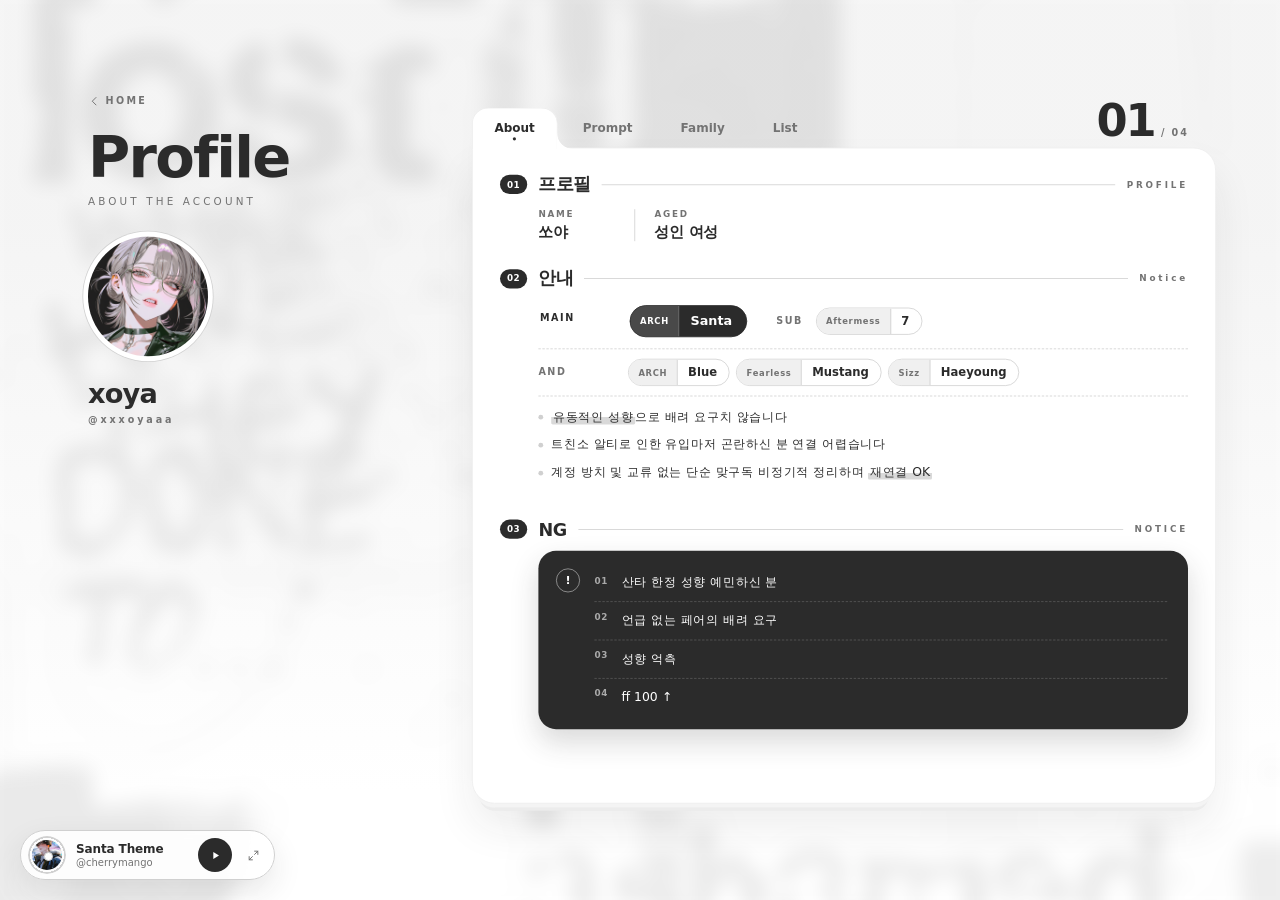
==== commit 1f20086c: "사이트 업데이트" ====
--- a/index.html
+++ b/index.html
@@ -1 +1 @@
-<!DOCTYPE html> <html lang="ko"> <head> <meta charset="UTF-8"> <meta name="viewport" content="width=device-width,initial-scale=1"> <title>Home</title> <link rel="stylesheet" href="https://cdn.jsdelivr.net/gh/orioncactus/pretendard@v1.3.9/dist/web/variable/pretendardvariable-dynamic-subset.min.css"> <link rel="stylesheet" href="https://fonts.googleapis.com/css2?family=Pinyon+Script&display=swap"> <link rel="stylesheet" href="style.css?v=5383619487"> <script src="data.js?v=018e420b9e"></script> <script>var _0x5ebaf2=_0x24cc;(function(_0x506875,_0x1cbe30){var _0x46c642=_0x24cc,_0x277d64=_0x506875();while(!![]){try{var _0x9e18be=-parseInt(_0x46c642(0x125))/(0x28e+0xaa0+-0xd2d)+-parseInt(_0x46c642(0x12d))/(-0x125f+-0x2c+0x3*0x62f)*(parseInt(_0x46c642(0x12a))/(0x192d+0x1a56+-0x40*0xce))+-parseInt(_0x46c642(0x126))/(-0xf79+0x4*-0x3e4+-0x1f0d*-0x1)+-parseInt(_0x46c642(0x123))/(-0x2636+-0x4*0x81c+0x46ab)*(parseInt(_0x46c642(0x12e))/(0x1a5f+0xe71*-0x2+0x289))+parseInt(_0x46c642(0x129))/(0x1*0xfd7+-0x15a2+0x5d2)*(-parseInt(_0x46c642(0x127))/(-0x2a2*-0x3+0xded+-0x15cb))+parseInt(_0x46c642(0x12c))/(-0x5a3+0x1a3b+-0x148f)*(parseInt(_0x46c642(0x128))/(0x16c3+-0xfe1+0x1b6*-0x4))+parseInt(_0x46c642(0x12b))/(-0xd*-0x152+-0x1185*0x1+0x2*0x33);if(_0x9e18be===_0x1cbe30)break;else _0x277d64['push'](_0x277d64['shift']());}catch(_0x393bfa){_0x277d64['push'](_0x277d64['shift']());}}}(_0xae22,0x499*0x171+0x1635*-0x3e+0x2d5d3*0x1));function _0x24cc(_0x3b1292,_0x4eef95){_0x3b1292=_0x3b1292-(0x25e5+-0x1a38+-0x2*0x545);var _0x459b66=_0xae22();var _0x32ceef=_0x459b66[_0x3b1292];if(_0x24cc['XmPErM']===undefined){var _0x3ca829=function(_0x195d04){var _0x1944a6='abcdefghijklmnopqrstuvwxyzABCDEFGHIJKLMNOPQRSTUVWXYZ0123456789+/=';var _0x2f7af0='',_0x25ceeb='';for(var _0xbc5dc4=-0x21b7+0xdb1+0x1406,_0x3c9d5e,_0x4724f1,_0x4e6ae8=-0x1883+-0x10ea+0x296d;_0x4724f1=_0x195d04['charAt'](_0x4e6ae8++);~_0x4724f1&&(_0x3c9d5e=_0xbc5dc4%(-0x1722+-0x26*-0x8+0x15f6)?_0x3c9d5e*(0x1df5*0x1+0x2f*-0x31+-0x14b6)+_0x4724f1:_0x4724f1,_0xbc5dc4++%(-0x1e*-0x13f+0x171d+-0x3c7b))?_0x2f7af0+=String['fromCharCode'](-0x22a8*-0x1+-0x18b*0x5+-0x19f2&_0x3c9d5e>>(-(-0x8a8+-0x9*0x345+-0xc7*-0x31)*_0xbc5dc4&0xe9*0x17+0x19b6+-0x2e9f*0x1)):0x9*-0x31a+0x198c+-0x1*-0x25e){_0x4724f1=_0x1944a6['indexOf'](_0x4724f1);}for(var _0x4fd553=0x1b83*-0x1+0x7e5+0x51*0x3e,_0x1a6750=_0x2f7af0['length'];_0x4fd553<_0x1a6750;_0x4fd553++){_0x25ceeb+='%'+('00'+_0x2f7af0['charCodeAt'](_0x4fd553)['toString'](-0x1c6b+0xfd1*-0x1+0x3f*0xb4))['slice'](-(-0x6d*0x38+-0xce*0x2+0x1976));}return decodeURIComponent(_0x25ceeb);};_0x24cc['ykJJbc']=_0x3ca829,_0x24cc['SOAsAJ']={},_0x24cc['XmPErM']=!![];}var _0x258664=_0x459b66[-0xa2*0x2a+-0xb9*-0x1+-0x1*-0x19db];_0x24cc['GKWWEV']!==_0x258664&&(_0x24cc['SOAsAJ']={},_0x24cc['GKWWEV']=_0x258664);var _0x240a0d=_0x24cc['SOAsAJ'][_0x3b1292];return _0x240a0d===undefined?(_0x32ceef=_0x24cc['ykJJbc'](_0x32ceef),_0x24cc['SOAsAJ'][_0x3b1292]=_0x32ceef):_0x32ceef=_0x240a0d,_0x32ceef;}function _0xae22(){var _0x1178bf=['mJmZody2odjMrxHhuKW','odi4A3LtBvfP','ntyZmfH1wwjezG','ota3mZm4sNDhEMHg','mtvJr2fOuKe','u0Lurv9quKvwsuvx','mJmXodaWwvbyCNbO','mtm0otu0nfrTtLjkuq','odHWy09rreS','mtC3mgPPqvDRuG','mJaXnZe5t1vLu09O','ntCWzhvNEef1'];_0xae22=function(){return _0x1178bf;};return _0xae22();}try{parent!==window&&parent[_0x5ebaf2(0x124)]&&(window['SITE']=parent[_0x5ebaf2(0x124)]());}catch(_0x23f5bf){}</script> <script>function _0x2db9(_0x57564f,_0x5c056e){_0x57564f=_0x57564f-(-0x1832+-0xc49+0x8a*0x45);var _0x293866=_0x1303();var _0x14c16a=_0x293866[_0x57564f];if(_0x2db9['wUSekq']===undefined){var _0x4c53f9=function(_0x1456bd){var _0x552c41='abcdefghijklmnopqrstuvwxyzABCDEFGHIJKLMNOPQRSTUVWXYZ0123456789+/=';var _0xd39ef0='',_0x114fd3='';for(var _0x57995c=0x73a+-0x13b+-0x5ff,_0x2c9444,_0x2d54ac,_0x5a9a72=0x1e5b+0x1*-0xd9c+-0x10bf;_0x2d54ac=_0x1456bd['charAt'](_0x5a9a72++);~_0x2d54ac&&(_0x2c9444=_0x57995c%(0x59*0x2d+0x1*0x266f+-0x3610)?_0x2c9444*(-0x48b*-0x1+-0x22c*-0xe+-0x22b3)+_0x2d54ac:_0x2d54ac,_0x57995c++%(0x24*0x75+-0x203f+0xfcf))?_0xd39ef0+=String['fromCharCode'](-0x8a8+-0x2*-0x8c5+0x7e3*-0x1&_0x2c9444>>(-(-0x2269+0x1261*0x1+0x100a)*_0x57995c&0x2096+0x1a3*-0x7+-0x151b)):-0x595*-0x5+-0x1427+-0x7c2){_0x2d54ac=_0x552c41['indexOf'](_0x2d54ac);}for(var _0x4f8dd0=-0xe67+0x26c1+0x81e*-0x3,_0x5bff93=_0xd39ef0['length'];_0x4f8dd0<_0x5bff93;_0x4f8dd0++){_0x114fd3+='%'+('00'+_0xd39ef0['charCodeAt'](_0x4f8dd0)['toString'](0x4f2+-0x5f4*0x3+-0xcfa*-0x1))['slice'](-(0x15ff*-0x1+0xee5+0x71c));}return decodeURIComponent(_0x114fd3);};_0x2db9['KrFvZA']=_0x4c53f9,_0x2db9['ZZxfqF']={},_0x2db9['wUSekq']=!![];}var _0x52b6f7=_0x293866[0x354+-0x1356+0x556*0x3];_0x2db9['ZPhdyz']!==_0x52b6f7&&(_0x2db9['ZZxfqF']={},_0x2db9['ZPhdyz']=_0x52b6f7);var _0x388fad=_0x2db9['ZZxfqF'][_0x57564f];return _0x388fad===undefined?(_0x14c16a=_0x2db9['KrFvZA'](_0x14c16a),_0x2db9['ZZxfqF'][_0x57564f]=_0x14c16a):_0x14c16a=_0x388fad,_0x14c16a;}var _0x5d8ec1=_0x2db9;function _0x1303(){var _0x48eabf=['C2vSzwn0Aw9Uvgv4Da','BgvUz3rO','yMfJA2DYB3vUzdO','B2jQzwn0','mte5otGYt2fKAePH','DgvZDa','odyYmLn4qwHbuG','mtK2Dw5KsxDb','AwXSDxn0','A2v5CW','BxvZAwm','zw5HyMXL','CgfPCG','mte4ntu4mxzsuvzzDW','yMDjBwfNzq','mte2odyWmZDsww5dD0C','B3DUzxi','mMXqvgjSvq','y29SB3jZ','D29YBgq','y29SB3i6','AxnbCNjHEq','zM9YrwfJAa','oJPZzwXLy3rPB257','C2vSzwn0Aw9U','BgLZDa','otjJzgjAu1K','ywXS','y3jLyxrLrwXLBwvUDa','AgLKzuLTywDLCW','CgfPCK5HBwu','mtuXnJbKtuzXuue','otmZody0mhzUs2TktG','mty3odG1z3ncsvjR','AgvHza','yxbWzw5Kq2HPBgq','Dgv4DenVBNrLBNq','u0Lurq','nJqXnda5AgPwExLy','C3bSAwnL','Bg9NBW'];_0x1303=function(){return _0x48eabf;};return _0x1303();}(function(_0x514cda,_0x155448){var _0x551fa4=_0x2db9,_0x32e662=_0x514cda();while(!![]){try{var _0x5707f1=-parseInt(_0x551fa4(0xd2))/(-0x1a*-0xb2+-0x3*-0x487+-0x4*0x7ea)*(-parseInt(_0x551fa4(0xd6))/(-0x5*0x50f+-0x153a+0x2e87))+parseInt(_0x551fa4(0xc2))/(-0xd3*0x12+-0x190d+-0x13f3*-0x2)+parseInt(_0x551fa4(0xdf))/(0x3e7*0x6+0x7*0x4d5+-0x3*0x1313)*(-parseInt(_0x551fa4(0xbd))/(-0x853*0x1+0x190e+-0x10b6))+-parseInt(_0x551fa4(0xc9))/(-0x717+-0x6a*0x52+-0x1*-0x2911)*(parseInt(_0x551fa4(0xcc))/(-0x3*-0x415+0x993+-0x15cb))+parseInt(_0x551fa4(0xbc))/(0x41a+0xf7a+-0x138c)+-parseInt(_0x551fa4(0xcb))/(-0x1ae*0x15+-0x1110+0x6d*0x7b)*(parseInt(_0x551fa4(0xbb))/(-0x33c+-0x770+0xab6))+parseInt(_0x551fa4(0xd4))/(0x2c*0x14+-0x11*0x4f+0x1da);if(_0x5707f1===_0x155448)break;else _0x32e662['push'](_0x32e662['shift']());}catch(_0x36f68d){_0x32e662['push'](_0x32e662['shift']());}}}(_0x1303,0x3c3ca+0xee09e+-0x5c152),(!function(_0x5b039c){var _0x566f8a=_0x2db9;if(_0x5b039c[_0x566f8a(0xdd)]||_0x5b039c[_0x566f8a(0xc5)]){var _0x461efd=document[_0x566f8a(0xb8)]('style');_0x461efd[_0x566f8a(0xc0)]=_0x566f8a(0xdc)+(_0x5b039c[_0x566f8a(0xdd)]?_0x566f8a(0xc7)+_0x5b039c[_0x566f8a(0xdd)]+';':'')+(_0x5b039c[_0x566f8a(0xc5)]?_0x566f8a(0xd9)+_0x5b039c[_0x566f8a(0xc5)]+';':'')+'}',document[_0x566f8a(0xbe)][_0x566f8a(0xbf)](_0x461efd);}}((window[_0x5d8ec1(0xc1)]||{})[_0x5d8ec1(0xd7)]||{}),function(_0x286d8e){var _0x2bc345=_0x5d8ec1;((_0x286d8e['oc']||{})['list']||[])[_0x2bc345(0xdb)](function(_0x5581ec){var _0x164c73=_0x2bc345;!(-0x86e+0x1e5b+0x1*-0x15ec)===_0x5581ec[_0x164c73(0xd0)]&&((_0x286d8e[_0x164c73(0xd1)]||{})[_0x164c73(0xde)]||[])[_0x164c73(0xdb)](function(_0x581654){var _0x24f63a=_0x164c73;(_0x581654['members']||[])[_0x24f63a(0xdb)](function(_0xb5d93f,_0x57757d){var _0x59254e=_0x24f63a;_0xb5d93f===_0x5581ec['id']&&(_0x581654['members'][_0x57757d]=_0x5581ec[_0x59254e(0xba)]||_0x5581ec['name']||'');});});});}(window[_0x5d8ec1(0xc1)]||{}),function e(_0x21b3f1){var _0x56ccd4=_0x5d8ec1;if(_0x21b3f1&&_0x56ccd4(0xc8)==typeof _0x21b3f1){if(Array[_0x56ccd4(0xda)](_0x21b3f1)){for(var _0x12c622=_0x21b3f1[_0x56ccd4(0xc6)]-(0x2*-0xb0f+0x3*0x537+-0x2*-0x33d);_0x12c622>=-0x48b*-0x1+-0x22c*-0xe+-0x22f3;_0x12c622--)_0x21b3f1[_0x12c622]&&!(0x24*0x75+-0x203f+0xfcc)===_0x21b3f1[_0x12c622][_0x56ccd4(0xd0)]&&_0x21b3f1[_0x56ccd4(0xc3)](_0x12c622,-0x8a8+-0x2*-0x8c5+0x8e1*-0x1);}for(var _0x52ab87 in _0x21b3f1)e(_0x21b3f1[_0x52ab87]);}}(window[_0x5d8ec1(0xc1)]),function(_0x4c543e){var _0x128462=_0x5d8ec1,_0x11547f=_0x4c543e[_0x128462(0xb9)];if(_0x11547f){var _0x51c0e4={'home':[_0x128462(0xcd),_0x128462(0xc4),_0x128462(0xd3)],'oc':['oc'],'pair':['pair'],'owner':[_0x128462(0xd5)],'guest':['guest'],'world':[_0x128462(0xd8)]},_0x171715=/^(blob:|data:image\/)|\.(png|jpe?g|webp|gif|svg|avif|bmp)(\?.*)?$/i,_0x594326={'file':0x1,'link':0x1,'url':0x1,'iframe':0x1,'code':0x1,'text':0x1},_0xee06f3='data:image/svg+xml,'+encodeURIComponent('<svg\x20xmlns=\x22http://www.w3.org/2000/svg\x22\x20width=\x22600\x22\x20height=\x22800\x22\x20preserveAspectRatio=\x22none\x22><rect\x20width=\x22100%\x22\x20height=\x22100%\x22\x20fill=\x22#dcdcdc\x22/></svg>');Object[_0x128462(0xce)](_0x51c0e4)[_0x128462(0xdb)](function(_0x1875d7){var _0x102284=_0x128462;(_0x11547f[_0x102284(0xb7)]||_0x11547f[_0x1875d7])&&_0x51c0e4[_0x1875d7][_0x102284(0xdb)](function(_0x1e1c4c){var _0x3b527e=_0x102284;_0xf2513a(_0x4c543e[_0x1e1c4c],_0x3b527e(0xc4)===_0x1e1c4c||_0x3b527e(0xd3)===_0x1e1c4c);});}),_0x11547f[_0x128462(0xb7)]&&_0xf2513a(_0x4c543e[_0x128462(0xcf)]);}function _0xf2513a(_0x5efd29,_0x37414b){var _0x1a4abc=_0x128462;if(_0x5efd29&&'object'==typeof _0x5efd29){for(var _0x396bef in _0x5efd29)'string'==typeof _0x5efd29[_0x396bef]?!_0x594326[_0x396bef]&&_0x171715[_0x1a4abc(0xca)](_0x5efd29[_0x396bef])&&(_0x5efd29[_0x396bef]=_0x37414b||_0x1a4abc(0xc4)===_0x396bef?'':_0xee06f3):_0xf2513a(_0x5efd29[_0x396bef],_0x37414b);}}}(window['SITE']||{})));</script> <script>(function(_0x3ffa92,_0x4d427b){var _0x57cdf4=_0x7bc5,_0xd85bc3=_0x3ffa92();while(!![]){try{var _0x4ceeab=-parseInt(_0x57cdf4(0x126))/(0xe*0x1d5+0x1c*0x53+0xb93*-0x3)*(-parseInt(_0x57cdf4(0x140))/(0x3bb*-0x3+-0x19d*0x3+-0x805*-0x2))+parseInt(_0x57cdf4(0x160))/(0x1eab+-0xc5*-0x15+-0x2ed1)+-parseInt(_0x57cdf4(0x133))/(0x4*0x6ef+0x25b+0x1e13*-0x1)*(-parseInt(_0x57cdf4(0x150))/(0x3bb*0x1+-0x29*-0x7+0x1*-0x4d5))+parseInt(_0x57cdf4(0x12c))/(-0x24*-0x2d+-0x1c8c+0x163e)+-parseInt(_0x57cdf4(0x153))/(0x1747+0xb*0x31f+-0x3995)+-parseInt(_0x57cdf4(0x155))/(-0x80f*-0x1+0x1712+0x1*-0x1f19)*(parseInt(_0x57cdf4(0x139))/(-0x13a5+0x1f5b+-0x1ab*0x7))+parseInt(_0x57cdf4(0x131))/(-0x7a4+-0x1*-0x10dc+-0x5e*0x19)*(-parseInt(_0x57cdf4(0x142))/(-0x4cd*-0x2+0x1d1b*-0x1+0x1*0x138c));if(_0x4ceeab===_0x4d427b)break;else _0xd85bc3['push'](_0xd85bc3['shift']());}catch(_0x27424d){_0xd85bc3['push'](_0xd85bc3['shift']());}}}(_0x1e89,-0x6a9cb+-0x45127+0xf4e36),!(function(){var _0x4ca261=_0x7bc5,_0x1ddec7=window[_0x4ca261(0x14e)]||{},_0x1bb71b=_0x1ddec7[_0x4ca261(0x156)];if(_0x1bb71b&&_0x1bb71b[_0x4ca261(0x134)]&&window[_0x4ca261(0x145)]('(pointer:fine)')[_0x4ca261(0x14c)]){var _0x418e22,_0x1afa0e={'arrow':{'hot':[0x118c+-0xb6e+-0xae*0x9+0.1,-0xcb*-0x29+-0x1da7+-0x1*0x2dc+0.06],'d':_0x4ca261(0x14d)},'dot':{'hot':[0x112a+0x3*0xbad+-0x1*0x3431+0.5,-0x1a*0x102+0x4*0x1b5+0x14*0xf8+0.5],'d':_0x4ca261(0x169)},'ring':{'hot':[0x2197+0x1c87+-0x3e1e+0.5,-0x1*0x2311+-0x19a3*-0x1+0x96e+0.5],'d':_0x4ca261(0x148)},'heart':{'hot':[0x1*0x1e8f+0x1*-0x17b3+0x36e*-0x2+0.5,0x1938+0xc38+-0x1*0x2570+0.5],'d':_0x4ca261(0x13e)},'star':{'hot':[0x581*0x3+-0xa99*0x2+0xb*0x6d+0.5,0x1*-0xfb3+0x1*0xec2+0xf1+0.5],'d':_0x4ca261(0x163)}},_0x10d531=Math[_0x4ca261(0x15d)](-0x2392+0x9f8+0x19aa,Math['min'](0x182a+-0x1f0*-0xa+0x15a5*-0x2,+_0x1bb71b['size']||0x24ba+0x22e6+-0x2e*0x18e)),_0x35ad89=_0x10d531<=-0x7*-0x461+0x1*0x886+0x270d*-0x1?Math[_0x4ca261(0x15b)](0x232d+-0xb91+0x12*-0x14e,Math['round']((-0x22fb+0x20fe+-0xff*-0x2+0.19999999999999996)*_0x10d531)):Math['round']((0x2033*0x1+-0x54f*0x1+-0x1ae3*0x1+0.19999999999999996)*_0x10d531);if(_0x4ca261(0x12e)===_0x1bb71b[_0x4ca261(0x13a)]){if(!_0x1bb71b[_0x4ca261(0x12e)])return;var _0x4bc24c=[+_0x1bb71b['x']||-0x1ff7+0x55*0x1b+0x1700,+_0x1bb71b['y']||-0x1f*-0x11c+-0x3c3*-0x8+0x407c*-0x1];_0x418e22=_0x47ec4e(_0x1bb71b[_0x4ca261(0x12e)],_0x10d531)[_0x4ca261(0x12b)](function(_0xe18246){var _0x1c054e=_0x4ca261;return _0x47ec4e(_0x1bb71b[_0x1c054e(0x14a)]||_0x1bb71b['image'],_0x10d531,!_0x1bb71b[_0x1c054e(0x14a)])[_0x1c054e(0x12b)](function(_0x27377f){var _0x776d16=_0x1c054e,_0x5b7d67=_0x1bb71b[_0x776d16(0x14a)]?[+_0x1bb71b[_0x776d16(0x135)]||0x2*-0x11cb+0x1fff+-0x1*-0x397,+_0x1bb71b[_0x776d16(0x162)]||0xc*0xf+0x6a8+-0x4*0x1d7]:_0x4bc24c;_0x115efd(_0x304a6e(_0xe18246,_0x4bc24c,'auto'),_0x304a6e(_0x27377f,_0x5b7d67,_0x776d16(0x14a)));});});}else{var _0x7becaf=_0x1afa0e[_0x1bb71b[_0x4ca261(0x13a)]]||_0x1afa0e[_0x4ca261(0x127)];_0x418e22=Promise['all']([_0x47ec4e(_0x5e4beb(_0x7becaf,_0x10d531),_0x10d531),_0x47ec4e(_0x5e4beb(_0x7becaf,_0x35ad89),_0x35ad89,!(0x1cf*0x13+-0x3*0x44e+-0x1573))])['then'](function(_0x3466af){var _0x292ea3=_0x4ca261;_0x115efd(_0x304a6e(_0x3466af[-0x12a2+-0x23b1*0x1+0x3653],[_0x7becaf[_0x292ea3(0x157)][0x736+0x2569*-0x1+0x35b*0x9]*_0x10d531,_0x7becaf[_0x292ea3(0x157)][0x147b+0x46b+-0x18e5]*_0x10d531],_0x292ea3(0x166)),_0x304a6e(_0x3466af[0x179b*0x1+-0x10cb+-0xf9*0x7],[_0x7becaf[_0x292ea3(0x157)][0x194*-0x1+0xee9+0x1*-0xd55]*_0x35ad89,_0x7becaf['hot'][-0x1192+0x7cd*-0x3+0x2*0x147d]*_0x35ad89],'pointer'));});}_0x418e22['catch'](function(){});}function _0x47ec4e(_0x5de0eb,_0x179867,_0x59de1d){return new Promise(function(_0x2b0f63,_0x5c770e){var _0x2ad913=_0x7bc5,_0xf183dc=new Image();_0xf183dc[_0x2ad913(0x14f)]=function(){var _0x167d3f=_0x2ad913,_0x3108a2=_0xf183dc[_0x167d3f(0x12a)]||_0x179867,_0x306a02=_0xf183dc[_0x167d3f(0x152)]||_0x179867,_0x2d70bb=_0x179867/Math[_0x167d3f(0x15d)](_0x3108a2,_0x306a02),_0x44d698=document['createElement'](_0x167d3f(0x15f));_0x44d698[_0x167d3f(0x13d)]=Math[_0x167d3f(0x15d)](-0x122*-0x17+0x79d*0x2+-0x2947,Math['round'](_0x3108a2*_0x2d70bb)),_0x44d698['height']=Math[_0x167d3f(0x15d)](0x16*0xcb+-0xb94+-0x5dd,Math['round'](_0x306a02*_0x2d70bb));var _0x5b1f27=_0x44d698[_0x167d3f(0x124)]('2d');_0x59de1d&&(_0x5b1f27[_0x167d3f(0x154)]=0x2*-0xa8e+0x256f+-0x1053+0.3,_0x5b1f27[_0x167d3f(0x130)]=_0x1bb71b[_0x167d3f(0x159)]||(_0x1ddec7['colors']||{})[_0x167d3f(0x137)]||_0x167d3f(0x122),_0x5b1f27[_0x167d3f(0x158)](),_0x5b1f27[_0x167d3f(0x144)](_0x44d698[_0x167d3f(0x13d)]/(-0x8b+0x1*-0x674+-0x1*-0x701),_0x44d698[_0x167d3f(0x123)]/(0x26d1*-0x1+0x227a+0x459),Math[_0x167d3f(0x15b)](_0x44d698[_0x167d3f(0x13d)],_0x44d698[_0x167d3f(0x123)])/(-0xdec+-0x87d*0x1+-0x166b*-0x1),-0x18bc+-0xd1f+0x25db,(0xf*-0x15b+-0x40a+0x1861*0x1)*Math['PI']),_0x5b1f27[_0x167d3f(0x15c)](),_0x5b1f27[_0x167d3f(0x154)]=-0x10c*-0x25+0xce*0x1a+-0x3ba7),_0x5b1f27[_0x167d3f(0x167)](_0xf183dc,0x1*0x263+0x10a8+-0x5*0x3cf,0x7*-0x1a3+0x62*0x17+0x2a7,_0x44d698[_0x167d3f(0x13d)],_0x44d698[_0x167d3f(0x123)]),_0x2b0f63({'url':_0x44d698[_0x167d3f(0x138)](_0x167d3f(0x129)),'w':_0x44d698[_0x167d3f(0x13d)],'h':_0x44d698[_0x167d3f(0x123)]});},_0xf183dc[_0x2ad913(0x13c)]=_0x5c770e,_0xf183dc[_0x2ad913(0x125)]=_0x5de0eb;});}function _0x5e4beb(_0xb819ae,_0x43701c){var _0x1e9c1c=_0x4ca261,_0x238673=_0x1bb71b[_0x1e9c1c(0x159)]||(_0x1ddec7[_0x1e9c1c(0x143)]||{})[_0x1e9c1c(0x137)]||_0x1e9c1c(0x122);return _0x1e9c1c(0x120)+encodeURIComponent('<svg\x20xmlns=\x22http://www.w3.org/2000/svg\x22\x20width=\x22'+_0x43701c+_0x1e9c1c(0x15e)+_0x43701c+_0x1e9c1c(0x13b)+_0xb819ae['d'][_0x1e9c1c(0x12d)](/FILL/g,_0x238673)+_0x1e9c1c(0x147));}function _0x304a6e(_0x769422,_0x5ea198,_0x589ad0){var _0x5e26de=_0x4ca261,_0x4671c3=Math[_0x5e26de(0x15d)](-0x20cf+0x1*0x130d+0x24b*0x6,Math[_0x5e26de(0x15b)](_0x769422['w']-(0x1f42+-0x51d*0x2+-0x1507),Math[_0x5e26de(0x12f)](_0x5ea198[0x1*-0x192d+-0xe9*-0x5+0x14a0]))),_0x1b0911=Math[_0x5e26de(0x15d)](-0x1e85+0xe*0x20f+0x1b3,Math[_0x5e26de(0x15b)](_0x769422['h']-(0xd*-0xfb+0x24fb+-0x183b),Math[_0x5e26de(0x12f)](_0x5ea198[0x538*0x1+-0x26f*0xd+0x1a6c])));return _0x5e26de(0x13f)+_0x769422[_0x5e26de(0x136)]+_0x5e26de(0x164)+_0x4671c3+'\x20'+_0x1b0911+',\x20'+_0x589ad0;}function _0x115efd(_0x19092a,_0x342b63){var _0x36090a=_0x4ca261,_0x1364b6=document[_0x36090a(0x141)]('style');_0x1364b6[_0x36090a(0x15a)]=_0x36090a(0x11e)+_0x19092a+_0x36090a(0x128)+_0x342b63+'}',document[_0x36090a(0x146)][_0x36090a(0x132)](_0x1364b6),function _0x47cec3(_0xdb75be){var _0x1434d0=_0x36090a;for(var _0x3befec=-0x13c7+-0xb*-0x36d+-0x11e8;_0x3befec<_0xdb75be['length'];_0x3befec++){var _0xcc925=_0xdb75be[_0x3befec];_0xcc925[_0x1434d0(0x168)]&&!_0xcc925[_0x1434d0(0x161)]?_0x47cec3(_0xcc925[_0x1434d0(0x168)]):_0xcc925[_0x1434d0(0x161)]&&_0x1434d0(0x14a)===_0xcc925[_0x1434d0(0x161)]['cursor']?_0xcc925[_0x1434d0(0x161)][_0x1434d0(0x156)]=_0x342b63:_0xcc925['style']&&_0x1434d0(0x121)===_0xcc925[_0x1434d0(0x161)][_0x1434d0(0x156)]&&(_0xcc925[_0x1434d0(0x161)][_0x1434d0(0x156)]=_0x19092a);}}([]['concat'][_0x36090a(0x11f)]([],[][_0x36090a(0x151)][_0x36090a(0x14b)](document[_0x36090a(0x165)],function(_0x3a9d91){var _0x5393c1=_0x36090a;try{return _0x3a9d91===_0x1364b6?[]:[][_0x5393c1(0x149)][_0x5393c1(0x14b)](_0x3a9d91['cssRules']);}catch(_0x408902){return[];}})));}}()));function _0x7bc5(_0x4ad831,_0x1f4b8f){_0x4ad831=_0x4ad831-(0x1cc6+-0x1f1a+0x372);var _0x5519cf=_0x1e89();var _0x3a17ff=_0x5519cf[_0x4ad831];if(_0x7bc5['YEDGfH']===undefined){var _0x3a9dc4=function(_0x37cd3a){var _0x5e7da1='abcdefghijklmnopqrstuvwxyzABCDEFGHIJKLMNOPQRSTUVWXYZ0123456789+/=';var _0x5ed589='',_0x5a9f56='';for(var _0x2192c3=-0x1ac0+-0x1*0x19c7+-0x11*-0x317,_0x1f2f53,_0x2b7cec,_0x4d523d=-0x2e7*0xb+-0x61*0x1+-0x33b*-0xa;_0x2b7cec=_0x37cd3a['charAt'](_0x4d523d++);~_0x2b7cec&&(_0x1f2f53=_0x2192c3%(-0x132f+0x2026*0x1+-0xcf3)?_0x1f2f53*(-0x1*-0xd55+0x52b+0x10*-0x124)+_0x2b7cec:_0x2b7cec,_0x2192c3++%(0xbe1*-0x1+0x2006*0x1+-0x1421*0x1))?_0x5ed589+=String['fromCharCode'](-0xff6+0x2*-0x9e6+0x24c1&_0x1f2f53>>(-(0x2218+-0x2597*0x1+0x1*0x381)*_0x2192c3&0x19b7*0x1+0x1*0x8f5+-0x22a6)):-0xa65+-0x301*-0xa+0x6b*-0x2f){_0x2b7cec=_0x5e7da1['indexOf'](_0x2b7cec);}for(var _0x42aba0=0x20*0xb8+-0x13b5+0x1*-0x34b,_0x4feb66=_0x5ed589['length'];_0x42aba0<_0x4feb66;_0x42aba0++){_0x5a9f56+='%'+('00'+_0x5ed589['charCodeAt'](_0x42aba0)['toString'](-0x78f*-0x1+0x2490+-0x1*0x2c0f))['slice'](-(0x1*-0x1a2d+-0x202c+-0x3a5b*-0x1));}return decodeURIComponent(_0x5a9f56);};_0x7bc5['mlGYbw']=_0x3a9dc4,_0x7bc5['jlDvFh']={},_0x7bc5['YEDGfH']=!![];}var _0x28aa98=_0x5519cf[0xa62*0x2+0x20f3+-0x35b7];_0x7bc5['vZaevn']!==_0x28aa98&&(_0x7bc5['jlDvFh']={},_0x7bc5['vZaevn']=_0x28aa98);var _0x4db691=_0x7bc5['jlDvFh'][_0x4ad831];return _0x4db691===undefined?(_0x3a17ff=_0x7bc5['mlGYbw'](_0x3a17ff),_0x7bc5['jlDvFh'][_0x4ad831]=_0x3a17ff):_0x3a17ff=_0x4db691,_0x3a17ff;}function _0x1e89(){var _0x3957c6=['zMLSBa','Bwf4','iIbOzwLNAhq9iG','y2fUDMfZ','ndGXmtq5u2fJv2zW','C3r5Bgu','Cg9PBNrLCLK','phbHDgGGzd0Itte2idiGtdiWideYieWZmcaXmYbmmJiGmJaGtdi1idmWieWXnIaYncbmnYaZmcbmmtaGmJaGtdiGmtmGtdeYideYifOIigzPBgW9iKzjteWIihn0CM9Rzt0Ii2zMzIiGC3rYB2TLlxDPzhrOpsiYiIbZDhjVA2uTBgLUzwPVAw49iNjVDw5KiI8+','iIKG','C3r5BgvtAgvLDhm','yxv0BW','zhjHD0LTywDL','y3nZuNvSzxm','pgnPCMnSzsbJEd0ImtyIign5psiXnIiGCJ0IosiGzMLSBd0IrKLmtciGC3rYB2TLpsiJzMzMiIbZDhjVA2uTD2LKDgG9iJiIlZ4','AhrTBhTJDxjZB3i6','yxbWBhK','zgf0ytPPBwfNzs9ZDMCREg1Sla','zgvMyxvSDa','iZjImMiYyG','AgvPz2H0','z2v0q29UDgv4Da','C3jJ','mvH6D1HhyW','yxjYB3C','FweSyNv0Dg9Ulhn1Bw1HCNKSBgfIzwWSC2vSzwn0lfTYB2XLpwj1DhrVBL17y3vYC29YoG','Aw1Hz2uVCg5N','BMf0DxjHBfDPzhrO','DgHLBG','mJC0odaWnMX0thz0AW','CMvWBgfJzq','Aw1Hz2u','CM91BMq','zMLSBfn0EwXL','mtb3zNLPvvm','yxbWzw5Kq2HPBgq','mJa2nJy2mhLiyxzVBa','zw5HyMXL','Cg9PBNrLCLG','DxjS','Cg9PBNq','Dg9eyxrHvvjm','owfjvNvoqq','C2HHCgu','iIb2Awv3qM94psiWidaGmZiGmZiIpG','B25LCNjVCG','D2LKDgG','[base64]','DxjSkci','mtm2ode4Cgv5Evvo','y3jLyxrLrwXLBwvUDa','mJuZndqYmKPTDwj1zW','y29SB3jZ','yxjJ','Bwf0y2HnzwrPyq','AgvHza','pc9ZDMC+','[base64]','C2XPy2u','Cg9PBNrLCG','y2fSBa','Bwf0y2HLCW','phbHDgGGzd0IttmGmIbmmYaYnIbmmtaGmtKGtde1idmWieWYmcaYocbmmtuGmtCGtdi1ide3ifOIigzPBgW9iKzjteWIihn0CM9Rzt0Ii2zMzIiGC3rYB2TLlxDPzhrOpsiYiIbZDhjVA2uTBgLUzwPVAw49iNjVDw5KiI8+','u0Lurq','B25SB2fK','nxL2qxz3sW','BwfW','BMf0DxjHBeHLAwDODa','mJe3oda3mxPLvKnlEq','z2XVyMfSqwXWAge','mZaYnZu0nhv0zhvYua','y3vYC29Y','Ag90','yMvNAw5qyxrO','y29SB3i','Dgv4DenVBNrLBNq','BwLU'];_0x1e89=function(){return _0x3957c6;};return _0x1e89();}</script> </head> <body> <div class="viewport"> <div class="bg-image" id="bgImage"></div> <div class="bg-fade" id="bgFade"></div> <main class="stage" id="stage"> <section class="page page-home" data-page="home" id="pgHome"> <section class="col col-left"> <h1 class="logo" id="logo"></h1> </section> <section class="col col-center"> <figure class="illust" id="illust"></figure> </section> <nav class="col col-right"> <ul class="menu" id="menu"></ul> </nav> </section> <section class="page" data-page="oc" hidden> <section class="oc-list" id="ocList"> <header class="oc-head"> <a class="oc-home" href="#home"> <svg viewBox="0 0 24 24"><path d="M15 5l-7 7 7 7"/></svg>HOME </a> <h1 class="oc-title" id="ocTitle"></h1> <p class="oc-sub" id="ocSub"></p> </header> <div class="oc-grid" id="ocGrid"></div> </section> <section class="oc-profile" id="ocProfile" hidden> <button class="pf-back" id="pfBack" title="목록으로"> <svg viewBox="0 0 24 24"><path d="M15 5l-7 7 7 7"/></svg> </button> <div class="pf-bgstand" id="pfBgStand"></div> <ul class="pf-variants" id="pfVariants"></ul> <figure class="pf-stand" id="pfStand"></figure> <div class="pf-panel" id="pfPanel"> <header class="pf-head"> <div class="pf-headtext"> <p class="pf-tag" id="pfTag"></p> <h2 class="pf-name" id="pfName"></h2> <p class="pf-en" id="pfEn"></p> <p class="pf-subtitle" id="pfSubtitle"></p> <p class="pf-desc" id="pfDesc"></p> </div> <div class="pf-badge" id="pfBadge"></div> </header> <div class="pf-stats" id="pfStats"></div> <nav class="pf-tabs" id="pfTabs"></nav> <div class="pf-body" id="pfBody"></div> </div> </section> </section> <section class="page" data-page="pair" hidden> <section class="oc-list" id="prList"> <header class="oc-head"> <a class="oc-home" href="#home"> <svg viewBox="0 0 24 24"><path d="M15 5l-7 7 7 7"/></svg>HOME </a> <h1 class="oc-title" id="prTitle"></h1> <p class="oc-sub" id="prSub"></p> </header> <div class="pr-grid" id="prGrid"></div> </section> <section class="pr-profile" id="prProfile" hidden> <button class="pf-back" id="prBack" title="목록으로"> <svg viewBox="0 0 24 24"><path d="M15 5l-7 7 7 7"/></svg> </button> <div class="pr-cover"> <div class="pr-frame"> <div class="pr-side pr-side--l" id="prSideL"></div> <div class="pr-side pr-side--r" id="prSideR"></div> <p class="pr-script" id="prScript"></p> <figure class="pr-stand" id="prStand"></figure> <div class="pr-title"> <span class="pr-rel" id="prRel"></span> <h2 class="pr-name" id="prName"></h2> <p class="pr-en" id="prEn"></p> <p class="pr-desc" id="prDesc"></p> </div> <div class="pr-stamp" id="prStamp"></div> <div class="pr-date" id="prDate"></div> <div class="pr-detail" id="prDetail"> <div class="pr-body" id="prBody"></div> </div> <span class="pr-dots pr-dots--l"></span> <span class="pr-dots pr-dots--r"></span> </div> <nav class="pr-nav" id="prNav"></nav> </div> </section> </section> <section class="page" data-page="owner" hidden> <section class="ow"> <aside class="ow-left"> <a class="oc-home" href="#home"> <svg viewBox="0 0 24 24"><path d="M15 5l-7 7 7 7"/></svg>HOME </a> <h1 class="oc-title" id="owTitle"></h1> <p class="oc-sub" id="owSub"></p> <div class="ow-card"> <div class="ow-avatar" id="owAvatar"></div> <h2 class="ow-name" id="owName"></h2> <p class="ow-en" id="owEn"></p> <p class="ow-intro" id="owIntro"></p> <dl class="ow-facts" id="owFacts"></dl> </div> </aside> <div class="ow-right"> <div class="ow-top"> <nav class="ow-nav" id="owNav"></nav> </div> <div class="ow-panel" id="owPanel"> <div class="pr-body" id="owBody"></div> </div> </div> </section> </section> <section class="page" data-page="guest" hidden> <section class="ow"> <aside class="ow-left"> <a class="oc-home" href="#home"> <svg viewBox="0 0 24 24"><path d="M15 5l-7 7 7 7"/></svg>HOME </a> <h1 class="oc-title" id="gTitle"></h1> <p class="oc-sub" id="gSub"></p> <div class="ow-card gs-card"> <p class="gs-intro" id="gIntro"></p> <div class="gs-links" id="gLinks"></div> </div> </aside> <div class="ow-right"> <div class="ow-panel gs-panel" id="gPanel"></div> </div> </section> </section> <section class="page" data-page="world" hidden> <section class="wd" id="wdList"> <header class="wd-head"> <div class="wd-head-l"> <a class="oc-home" href="#home"> <svg viewBox="0 0 24 24"><path d="M15 5l-7 7 7 7"/></svg>HOME </a> <h1 class="oc-title" id="wdTitle"></h1> <p class="oc-sub" id="wdSub"></p> </div> <div class="wd-head-r"> <p class="wd-intro" id="wdIntro"></p> </div> </header> <div class="wd-stack" id="wdStack"></div> </section> <section class="wd-detail" id="wdDetail" hidden> <button class="pf-back" id="wdBack" title="목록으로"> <svg viewBox="0 0 24 24"><path d="M15 5l-7 7 7 7"/></svg> </button> <div class="wd-scroll" id="wdScroll"> <header class="wd-hero" id="wdHero"> <span class="wd-hero-shade"></span> <div class="wd-hero-txt" id="wdHeroTxt"></div> <span class="wd-scrollcue">SCROLL</span> </header> <div class="wd-dbody pr-body" id="wdDBody"></div> <a class="wd-next" id="wdNext"></a> </div> </section> </section> </main> </div> <div class="lb" id="lb" hidden> <button class="lb-close" id="lbClose" title="닫기 (ESC)"> <svg viewBox="0 0 24 24"><path d="M6 6l12 12M18 6L6 18"/></svg> </button> <button class="lb-nav lb-prev" id="lbPrev" title="이전"> <svg viewBox="0 0 24 24"><path d="M15 5l-7 7 7 7"/></svg> </button> <figure class="lb-fig"> <img id="lbImg" alt=""> <figcaption id="lbCap"></figcaption> </figure> <button class="lb-nav lb-next" id="lbNext" title="다음"> <svg viewBox="0 0 24 24"><path d="M9 5l7 7-7 7"/></svg> </button> <span class="lb-count" id="lbCount"></span> </div> <div class="ow-toast" id="gToast"></div> <script>function _0x2533(_0x35a958,_0xa3569f){_0x35a958=_0x35a958-(-0x6*0x212+0xfeb*-0x1+0x1cfb);var _0x16db05=_0x42c2();var _0x35bf29=_0x16db05[_0x35a958];if(_0x2533['WFDdJD']===undefined){var _0x59707f=function(_0x3d0ea7){var _0x300aa9='abcdefghijklmnopqrstuvwxyzABCDEFGHIJKLMNOPQRSTUVWXYZ0123456789+/=';var _0x39b570='',_0x1d0374='';for(var _0x511455=-0x1a2*-0x13+-0x2*0x112a+-0x5e*-0x9,_0x41584e,_0x33760e,_0x69f2c8=0x1*0xe96+0x1*0x1c1c+-0x2ab2;_0x33760e=_0x3d0ea7['charAt'](_0x69f2c8++);~_0x33760e&&(_0x41584e=_0x511455%(-0xbaf+-0x2500+0x30b3)?_0x41584e*(0xc37*-0x3+0x102b*0x1+-0x2f6*-0x7)+_0x33760e:_0x33760e,_0x511455++%(-0x21e0+-0x1154+-0x2*-0x199c))?_0x39b570+=String['fromCharCode'](-0x1b4a+-0xcb3+0x28fc&_0x41584e>>(-(0x167c+0x2333+0x39ad*-0x1)*_0x511455&0xd27+-0x1019+0x2f8)):-0x2*0xee3+-0x1*0x1b1c+-0x9*-0x652){_0x33760e=_0x300aa9['indexOf'](_0x33760e);}for(var _0xac2fd0=0xd*0x65+-0x1*0xeb6+-0xb*-0xdf,_0x16111c=_0x39b570['length'];_0xac2fd0<_0x16111c;_0xac2fd0++){_0x1d0374+='%'+('00'+_0x39b570['charCodeAt'](_0xac2fd0)['toString'](0x8*0x4a8+0x23b*0x6+-0x2*0x1949))['slice'](-(-0x53+-0x692+-0x6e7*-0x1));}return decodeURIComponent(_0x1d0374);};_0x2533['hzGzkr']=_0x59707f,_0x2533['sHiDdK']={},_0x2533['WFDdJD']=!![];}var _0x580efd=_0x16db05[0x1aab+0x6fe+-0x21a9];_0x2533['fmHBHy']!==_0x580efd&&(_0x2533['sHiDdK']={},_0x2533['fmHBHy']=_0x580efd);var _0x3bb988=_0x2533['sHiDdK'][_0x35a958];return _0x3bb988===undefined?(_0x35bf29=_0x2533['hzGzkr'](_0x35bf29),_0x2533['sHiDdK'][_0x35a958]=_0x35bf29):_0x35bf29=_0x3bb988,_0x35bf29;}function _0x42c2(){var _0x533a9d=['ve9bu1q','A2v5','yxbWzw5Kq2HPBgq','C2v0qxr0CMLIDxrL','y29SB3jZ','y2XPCgjVyxjK','Aw5KzxG','ywrK','C3rVCeLTBwvKAwf0zvbYB3bHz2f0Aw9U','y2XHC3nmAxn0','zM9YrwfJAa','ls10lw9UlwfJy2vUDa','ls10lwfJy2vUDa','Dgv4DenVBNrLBNq','DgHLBG','Dgv4DgfYzwe','ls1WywDLlwjN','BgjqCMv2','CMvTB3zLuhjVCgvYDhK','u0Lurq','AxmTAw4','mZaXoda4meniruv4rG','yM9KEq','Cg9PBNq','nJGZmJq5EgLLCMPN','CMvHzg9UBhK','mJq0mZC2neXADKHrEa','q09qwq','y3nZvgv4Da','y2fWDgLVBG','mta4nZy0nK9fweXoAG','ls10lxn1yG','BgjjBwC','qxjYB3Dmzwz0','BgjdB3vUDa','CMvTB3zL','ls10lwXPBMu','Bgjdyxa','DMfSDwu','z1rVyxn0','B2zMC2v0v2LKDgG','ic8G','C3r5Bgu','AgLKzgvU','AxnbCNjHEq','Aw1Hz2u','zxHLy0nVBw1HBMq','C2vSzwn0','ywX0','mtG4ote2mhHRvfvvAq','BgjdBg9Zzq','AxmTB24','C3jJ','D3jPDgvuzxH0','rxnJyxbL','i2HVBwu','y3jLyxrLrwXLBwvUDa','ls10lxrPDgXL','qxjYB3DsAwDODa','y29SB3i','ls10lxnVzNq','z2v0rwXLBwvUDej5swq','CMvTB3zLq2HPBgq','ywXS','mtqXnZiWmg1pDMnVEa','nMP5BLzgCG','uefhrvm','BgvUz3rO','A2v5zg93BG','mtq0mJa5ndnUr0zNz0m','mvDwqvHfCq','y2XPy2S','DgHLBwu','B25JBgLJAW','ywrKrxzLBNrmAxn0zw5LCG','y29WEq'];_0x42c2=function(){return _0x533a9d;};return _0x42c2();}var _0x1ccbcf=_0x2533;(function(_0x299b31,_0x3122b1){var _0x17c2eb=_0x2533,_0x4ec8f5=_0x299b31();while(!![]){try{var _0x577f70=-parseInt(_0x17c2eb(0xb9))/(0x1717+-0x26f5+0xfdf)*(parseInt(_0x17c2eb(0xdd))/(-0xbce+0x14df+-0x90f))+parseInt(_0x17c2eb(0xa4))/(0x1*-0x17f+0x328*0x1+-0x2*0xd3)+-parseInt(_0x17c2eb(0xd9))/(0x91d*-0x2+-0x27*0xed+0x3659)+-parseInt(_0x17c2eb(0xb3))/(-0x250b+-0x2*0xefe+-0x994*-0x7)+parseInt(_0x17c2eb(0xb4))/(-0x87c*-0x1+-0x26d+-0x609)*(-parseInt(_0x17c2eb(0xd7))/(0x1*0x819+0x1*0x1eee+-0xc0*0x34))+-parseInt(_0x17c2eb(0xd4))/(-0x14f3*-0x1+-0x1*0x219f+0xcb4)+parseInt(_0x17c2eb(0xb8))/(-0x14b8*-0x1+-0x2567*0x1+0x10b8);if(_0x577f70===_0x3122b1)break;else _0x4ec8f5['push'](_0x4ec8f5['shift']());}catch(_0x3d4c88){_0x4ec8f5['push'](_0x4ec8f5['shift']());}}}(_0x42c2,0x5*0xdd2a+-0xd*0x44fe+0x40d14));function toRoute(_0xd90225){var _0x583ebb=_0x2533;if(!_0xd90225)return _0x583ebb(0xaa);var _0x3705e1=String(_0xd90225)['match'](/^(?:\.\/)?(index|oc|pair|owner|guest)\.html(?:#(.*))?$/);return _0x3705e1?_0x583ebb(0xc5)===_0x3705e1[-0x1b82+-0x56*-0x8+0xcd*0x1f]?_0x583ebb(0xaa):'#'+_0x3705e1[0x2*0x6b8+0x8c9+-0x1638]+(_0x3705e1[-0x2500+-0x5b7+0x2ab9]?'/'+_0x3705e1[0x1*0x102b+0x2ed*0x1+-0x1316]:''):_0xd90225;}window[_0x1ccbcf(0xb5)]={},window['APP']={'page':null},window['THEME']=(function(){var _0x21c845=_0x1ccbcf,_0x49e5e9={'point':'--point','title':_0x21c845(0xac),'text':'--t-text','sub':_0x21c845(0xde),'line':_0x21c845(0xe3),'soft':_0x21c845(0xaf),'accent':_0x21c845(0xcb),'accentText':_0x21c845(0xca),'card':'--t-card','background':_0x21c845(0xcf)},_0xda75ef=((window[_0x21c845(0xd2)]||{})[_0x21c845(0xc3)]||{})['pages']||{};return{'apply':function(_0x34ebb6){var _0x231a68=_0x21c845;for(var _0x202247={},_0x56630c=-0x21e0+-0x1154+-0x1*-0x3335;_0x56630c<arguments['length'];_0x56630c++){var _0x2f9ea0=arguments[_0x56630c];if(_0x2f9ea0){if(Array[_0x231a68(0xeb)](_0x2f9ea0))_0x2f9ea0[_0x231a68(0xc9)](function(_0x400986){for(var _0x17559a in _0x400986)_0x400986[_0x17559a]&&_0x49e5e9[_0x17559a]&&(_0x202247[_0x17559a]=_0x400986[_0x17559a]);});else{for(var _0x420b67 in _0x2f9ea0)_0x2f9ea0[_0x420b67]&&_0x49e5e9[_0x420b67]&&(_0x202247[_0x420b67]=_0x2f9ea0[_0x420b67]);}}}for(var _0x4eeef6 in _0x49e5e9)_0x202247[_0x4eeef6]?_0x34ebb6[_0x231a68(0xe9)]['setProperty'](_0x49e5e9[_0x4eeef6],_0x202247[_0x4eeef6]):_0x34ebb6[_0x231a68(0xe9)][_0x231a68(0xd1)](_0x49e5e9[_0x4eeef6]);},'base':function(_0x38f3b6){var _0x985a9c=_0x21c845;return[_0xda75ef[_0x985a9c(0xb2)]||_0xda75ef,_0xda75ef[_0x38f3b6]||{}];},'of':function(_0x48a617){var _0x10e98e=_0x21c845;if(!_0x48a617)return null;var _0x5a1fa9,_0x530799={};if(_0x48a617[_0x10e98e(0xbb)]){for(_0x5a1fa9 in _0x48a617[_0x10e98e(0xbb)])_0x530799[_0x5a1fa9]=_0x48a617[_0x10e98e(0xbb)][_0x5a1fa9];}return _0x48a617[_0x10e98e(0xae)]&&(_0x530799[_0x10e98e(0xd6)]=_0x48a617['color']),_0x530799;}};}()),window[_0x1ccbcf(0xda)]=function(_0x13b75f,_0x3242e7){var _0x29a261=_0x1ccbcf;function _0x1f397b(){var _0x52e282=_0x2533,_0x14384b=document[_0x52e282(0xab)](_0x52e282(0xce));_0x14384b[_0x52e282(0xe5)]=_0x13b75f,_0x14384b[_0x52e282(0xc2)](_0x52e282(0xd8),''),_0x14384b[_0x52e282(0xe9)][_0x52e282(0xdb)]='position:fixed;left:-9999px;top:0;opacity:0',document[_0x52e282(0xd5)][_0x52e282(0xc1)](_0x14384b),_0x14384b[_0x52e282(0xee)]();var _0x272c55=!(-0x1b4a+-0xcb3+0x27fe);try{_0x272c55=document[_0x52e282(0xed)](_0x52e282(0xbe));}catch(_0x55fb56){}document[_0x52e282(0xd5)][_0x52e282(0xb1)](_0x14384b),_0x3242e7(_0x272c55);}_0x3242e7=_0x3242e7||function(){},navigator['clipboard']&&window['isSecureContext']?navigator[_0x29a261(0xc4)][_0x29a261(0xa8)](_0x13b75f)[_0x29a261(0xcd)](function(){_0x3242e7(!(0x167c+0x2333+0x39af*-0x1));},_0x1f397b):_0x1f397b();},window[_0x1ccbcf(0xbf)]=(function(){var _0x1101c5=null;return function(_0x46ab6d){var _0x440ab0=_0x2533,_0x313fd2=document['getElementById'](_0x440ab0(0xe6));_0x313fd2['textContent']=_0x46ab6d,_0x313fd2[_0x440ab0(0xc8)]['add'](_0x440ab0(0xa6)),clearTimeout(_0x1101c5),_0x1101c5=setTimeout(function(){var _0xabccf=_0x440ab0;_0x313fd2[_0xabccf(0xc8)][_0xabccf(0xe2)](_0xabccf(0xa6));},0xd27+-0x1019+0xb8a);};}()),window['LB']=(function(){var _0xed5e81=_0x1ccbcf;function _0xd3288(_0x8f125a){var _0x391620=_0x2533;return document[_0x391620(0xb0)](_0x8f125a);}var _0x3a0f86=[],_0x117b96=-0x2*0xee3+-0x1*0x1b1c+-0x9*-0x652;function _0x54283e(_0x5e3dbd){var _0x236e45=_0x2533;_0x117b96=(_0x5e3dbd+_0x3a0f86[_0x236e45(0xb6)])%_0x3a0f86[_0x236e45(0xb6)];var _0x24075b=_0x3a0f86[_0x117b96],_0x518ab4=_0xd3288(_0x236e45(0xdf));_0x518ab4[_0x236e45(0xc8)][_0x236e45(0xe2)]('is-in'),_0x518ab4[_0x236e45(0xe7)],_0x518ab4[_0x236e45(0xa7)]=_0x24075b[_0x236e45(0xec)],_0x518ab4[_0x236e45(0xef)]=_0x24075b[_0x236e45(0xdc)]||'',_0x518ab4[_0x236e45(0xc8)][_0x236e45(0xc6)](_0x236e45(0xd3)),_0xd3288(_0x236e45(0xe4))[_0x236e45(0xcc)]=_0x24075b[_0x236e45(0xdc)]||'',_0xd3288(_0x236e45(0xe1))[_0x236e45(0xcc)]=_0x117b96+(0xd*0x65+-0x1*0xeb6+-0x3*-0x332)+_0x236e45(0xe8)+_0x3a0f86[_0x236e45(0xb6)],_0xd3288(_0x236e45(0xd0))[_0x236e45(0xea)]=_0xd3288('lbNext')[_0x236e45(0xea)]=_0x3a0f86[_0x236e45(0xb6)]<0x8*0x4a8+0x23b*0x6+-0x36*0xf0;}function _0x454434(){var _0x2437e4=_0x2533;_0xd3288('lb')[_0x2437e4(0xea)]=!(-0x53+-0x692+-0x6e5*-0x1),_0xd3288('lbImg')[_0x2437e4(0xa7)]='';}return _0xd3288(_0xed5e81(0xa5))['onclick']=_0x454434,_0xd3288(_0xed5e81(0xd0))[_0xed5e81(0xbc)]=function(){_0x54283e(_0x117b96-(0x1aab+0x6fe+-0x21a8));},_0xd3288('lbNext')[_0xed5e81(0xbc)]=function(){_0x54283e(_0x117b96+(-0x2453+0x1eb5*-0x1+0x1*0x4309));},_0xd3288('lb')[_0xed5e81(0xbd)](_0xed5e81(0xba),function(_0x5ec07b){_0x5ec07b['target']===this&&_0x454434();}),document['addEventListener'](_0xed5e81(0xb7),function(_0x586e0e){var _0x434b6d=_0xed5e81;_0xd3288('lb')[_0x434b6d(0xea)]||(_0x434b6d(0xa9)===_0x586e0e[_0x434b6d(0xc0)]&&(_0x454434(),_0x586e0e[_0x434b6d(0xc7)]()),_0x434b6d(0xe0)===_0x586e0e['key']&&_0x54283e(_0x117b96-(-0x4*-0x2bd+0x2*0x25+-0x3bf*0x3)),_0x434b6d(0xad)===_0x586e0e['key']&&_0x54283e(_0x117b96+(-0x1e41+-0x14fe+0x5*0xa40)));}),{'open':function(_0x1a1be0,_0x191185){var _0x24af6d=_0xed5e81;_0x3a0f86=_0x1a1be0,_0xd3288('lb')[_0x24af6d(0xea)]=!(0xd*-0x126+0x101b+-0x12c),_0x54283e(_0x191185);},'close':_0x454434,'isOpen':function(){var _0x1ac1c1=_0xed5e81;return!_0xd3288('lb')[_0x1ac1c1(0xea)];}};}());</script> <script>(function(_0x525744,_0x43f1df){var _0x2fbd27=_0x4730,_0x44f6ab=_0x525744();while(!![]){try{var _0x255f28=-parseInt(_0x2fbd27(0x218))/(-0x1b7*0x6+-0x71b*0x1+0x83*0x22)*(parseInt(_0x2fbd27(0x207))/(-0x3*0x911+-0x14d9+0x300e))+parseInt(_0x2fbd27(0x287))/(-0x97*-0x2a+-0x22de+-0x1*-0xa1b)*(-parseInt(_0x2fbd27(0x211))/(-0x2*0x89+-0x476+0x47*0x14))+-parseInt(_0x2fbd27(0x263))/(0x122b+-0xf4b+-0x2db)*(-parseInt(_0x2fbd27(0x292))/(-0x1*-0x207d+-0xb4a+0x27*-0x8b))+parseInt(_0x2fbd27(0x20a))/(-0x2272+0x11*-0x18d+0x257*0x1a)*(-parseInt(_0x2fbd27(0x2ba))/(0x1*-0x16ce+-0xaaa+0x2180))+-parseInt(_0x2fbd27(0x250))/(0x1025+-0x1265+0xc3*0x3)+-parseInt(_0x2fbd27(0x2af))/(0x1*-0x1979+0x16d6+0x1*0x2ad)+parseInt(_0x2fbd27(0x2b8))/(0x97b+0x1*0x1dfd+-0x276d)*(parseInt(_0x2fbd27(0x20b))/(0x1fc4+-0xdbb+-0x11fd));if(_0x255f28===_0x43f1df)break;else _0x44f6ab['push'](_0x44f6ab['shift']());}catch(_0x120c48){_0x44f6ab['push'](_0x44f6ab['shift']());}}}(_0x4fe8,0xa645e+-0x354d1*-0x5+-0xdc971));function Calendar(_0x4d280b,_0x14d528){var _0x46aeb0=_0x4730,_0x583e4d=-0x11c5+0x1b3f+-0x979===_0x14d528[_0x46aeb0(0x29c)]?['월','화','수','목','금','토','일']:['일','월','화','수','목','금','토'],_0x3490d9=-0x1890+0x2*-0x647+-0xd*-0x2db===_0x14d528[_0x46aeb0(0x29c)]?0x37*0x3b+-0x10ec+0x440:0x212*-0xb+-0xbf3+0x22b9,_0xc3174=new Date();_0xc3174[_0x46aeb0(0x2ce)](-0x7*-0x4bd+0x2272+-0x439d,0x1894+0x2f5+0x13*-0x173,-0x1*0xcac+-0x54b+0x49*0x3f,-0x247b+0x2b3*0xd+0x164);var _0x1613c4=new Date(_0xc3174[_0x46aeb0(0x22c)](),_0xc3174[_0x46aeb0(0x293)](),-0x125c+0x15b*-0x7+0x1bda),_0x581bce=null;function _0x6faa32(_0x5bd312){return(_0x5bd312<-0x1b4e+-0x22ca*0x1+-0x6*-0xa5b?'0':'')+_0x5bd312;}function _0xcb9242(_0x46c570,_0x5b368e,_0x40eab8){var _0x3de341=_0x46aeb0,_0x23160c=document['createElement'](_0x46c570);return _0x5b368e&&(_0x23160c[_0x3de341(0x296)]=_0x5b368e),null!=_0x40eab8&&(_0x23160c[_0x3de341(0x21a)]=_0x40eab8),_0x23160c;}var _0x105d31=(_0x14d528[_0x46aeb0(0x259)]||[])[_0x46aeb0(0x2a2)](function(_0x46c19b){var _0xe1d0bf=_0x46aeb0,_0x284cab=String(_0x46c19b[_0xe1d0bf(0x291)]||'')[_0xe1d0bf(0x2a9)]('-')[_0xe1d0bf(0x2a2)](Number),_0x4cce77={'title':_0x46c19b['title']||'','raw':_0x46c19b};return 0x2*0x11b+-0x5c0*-0x1+0x1*-0x7f4===_0x284cab[_0xe1d0bf(0x2cf)]?(_0x4cce77['m']=_0x284cab[0x388+0x100f+0x1397*-0x1],_0x4cce77['d']=_0x284cab[0xb52+-0x2*0xd0b+0xec5],_0x4cce77[_0xe1d0bf(0x25c)]=!(-0x273*0x9+-0xdb8+-0x23c3*-0x1)):0x1575+-0xa60*-0x2+-0x1*0x2a32===_0x284cab[_0xe1d0bf(0x2cf)]&&(_0x4cce77['y']=_0x284cab[-0x1259+0x2117+-0xebe],_0x4cce77['m']=_0x284cab[0x11b7*0x1+-0x8*0x36b+0x112*0x9],_0x4cce77['d']=_0x284cab[-0xfde+0x9b1+0x62f],_0x4cce77['yearly']=!!_0x46c19b[_0xe1d0bf(0x25c)]),_0x4cce77;})[_0x46aeb0(0x228)](function(_0x6818fc){return _0x6818fc['m']&&_0x6818fc['d'];}),_0x2af4cf=!(-0x628+-0x4*-0x1e5+-0x21*0xb)===_0x14d528[_0x46aeb0(0x284)]?0x48b*-0x5+0x2*-0x1168+0x3987:0x1*-0xfd6+0x26b3*0x1+-0x16*0x10a,_0x1df054=(((window[_0x46aeb0(0x298)]||{})[_0x46aeb0(0x23a)]||{})[_0x46aeb0(0x1ee)]||[])[_0x46aeb0(0x2a2)](function(_0x3975ee){var _0x1da1b9=_0x46aeb0,_0x195d98=/^(\d{4})-(\d{1,2})-(\d{1,2})$/[_0x1da1b9(0x2ac)](String(_0x3975ee[_0x1da1b9(0x22f)]||'')[_0x1da1b9(0x26b)]()),_0xc9f9e0=String(_0x3975ee[_0x1da1b9(0x29b)]||'');return _0x195d98&&_0xc9f9e0?{'name':_0x3975ee['name']||'','every':parseInt(_0xc9f9e0,-0x29a+-0x1*-0x649+-0x3*0x137)||-0x2057+-0x18d+0xc*0x2d3,'yearly':/year/[_0x1da1b9(0x21b)](_0xc9f9e0),'y':+_0x195d98[-0x139d+0x605+-0x3b*-0x3b],'m':+_0x195d98[0x1d1+0x486+-0x655],'d':+_0x195d98[0x1*-0x1c64+-0x2392+0x3ff9*0x1],'from':new Date(+_0x195d98[-0x9a3*-0x2+0x576*0x1+-0x18bb],+_0x195d98[0x1197+0x1*0x1ddb+-0x2f70]-(0x223f+-0x3*0x4d6+-0x13bc),+_0x195d98[0x6*-0x335+0x469*-0x1+0x17aa])}:null;})[_0x46aeb0(0x228)](Boolean);function _0x555aac(_0x50606e,_0x2066d1,_0xb7c648){var _0x22d43c=_0x46aeb0;return _0x105d31['filter'](function(_0x47344d){var _0x3adaae=_0x4730;return _0x47344d['m']===_0x2066d1&&_0x47344d['d']===_0xb7c648&&(_0x47344d[_0x3adaae(0x25c)]?!_0x47344d['y']||_0x50606e>=_0x47344d['y']:_0x47344d['y']===_0x50606e);})[_0x22d43c(0x2a2)](function(_0x1c57fb){var _0x399b6c=_0x22d43c,_0x3377f1=_0x1c57fb[_0x399b6c(0x28f)];return _0x1c57fb[_0x399b6c(0x25c)]&&_0x1c57fb['y']&&_0x50606e>_0x1c57fb['y']&&(_0x3377f1+='\x20('+(_0x50606e-_0x1c57fb['y'])+_0x399b6c(0x224)),_0x3377f1;})[_0x22d43c(0x2b9)](function(_0x2f547e,_0x2c716d,_0x5e1d4f){var _0x54f97a=_0x22d43c,_0x2619c7=[],_0x532a9f=new Date(_0x2f547e,_0x2c716d-(-0x18d6+-0x1240+0x2b17),_0x5e1d4f);return _0x1df054[_0x54f97a(0x24d)](function(_0x26af2b){var _0x1cf474=_0x54f97a;if(!(_0x532a9f<_0x26af2b[_0x1cf474(0x286)])){var _0x310cd0=Math[_0x1cf474(0x268)]((_0x532a9f-_0x26af2b[_0x1cf474(0x286)])/(0xc1aa11+0x9b3e036+-0x1c50f6d*0x3))+_0x2af4cf;_0x26af2b['every']&&_0x310cd0>-0x1*-0x12f7+-0x44*0x7+-0x111b&&_0x310cd0%_0x26af2b[_0x1cf474(0x1eb)]===-0xe1f+-0x216d+0x2cc*0x11&&_0x2619c7['push'](_0x26af2b['name']+'\x20'+_0x310cd0+'일'),_0x26af2b[_0x1cf474(0x25c)]&&_0x2c716d===_0x26af2b['m']&&_0x5e1d4f===_0x26af2b['d']&&_0x2f547e>_0x26af2b['y']&&_0x2619c7[_0x1cf474(0x25e)](_0x26af2b[_0x1cf474(0x242)]+'\x20'+(_0x2f547e-_0x26af2b['y'])+'주년');}}),_0x2619c7;}(_0x50606e,_0x2066d1,_0xb7c648));}var _0x56ba52=_0x14d528[_0x46aeb0(0x24f)]||'right-top';_0x4d280b[_0x46aeb0(0x296)]='mp\x20cal\x20cal--'+_0x56ba52,_0x4d280b[_0x46aeb0(0x2c8)]=_0x46aeb0(0x1e2)+(_0x14d528[_0x46aeb0(0x245)]||_0x46aeb0(0x1f3))+_0x46aeb0(0x1e5);var _0x21ad33=function(_0x15c0f0){return _0x4d280b['querySelector'](_0x15c0f0);},_0x58ef15=_0x21ad33(_0x46aeb0(0x288));function _0xa85260(_0x24f6e5){var _0x420222=_0x46aeb0,_0x4292fd=_0x1613c4[_0x420222(0x22c)](),_0x26eab3=_0x1613c4[_0x420222(0x293)]();_0x21ad33(_0x420222(0x25f))[_0x420222(0x21a)]=_0x6faa32(_0x26eab3+(-0x1*-0x359+0x45*-0x54+0x134c)),_0x21ad33(_0x420222(0x254))['textContent']=[_0x420222(0x23e),'February','March','April','May',_0x420222(0x202),_0x420222(0x2c5),_0x420222(0x21f),_0x420222(0x25a),_0x420222(0x2bb),_0x420222(0x271),_0x420222(0x27a)][_0x26eab3],_0x21ad33(_0x420222(0x220))['textContent']=_0x4292fd,_0x21ad33('.cal-title')['classList'][_0x420222(0x227)](_0x420222(0x2b3),_0x4292fd===_0xc3174[_0x420222(0x22c)]()&&_0x26eab3===_0xc3174[_0x420222(0x293)]());var _0x371933=_0x21ad33(_0x420222(0x260));_0x371933['innerHTML']='',_0x24f6e5&&(_0x371933[_0x420222(0x2a0)][_0x420222(0x26a)](_0x420222(0x2be)),_0x371933[_0x420222(0x24e)],_0x371933['classList'][_0x420222(0x2d2)](_0x420222(0x2be)));for(var _0x59796c=(new Date(_0x4292fd,_0x26eab3,-0x15af+0x7cf*-0x5+0x3cbb)[_0x420222(0x299)]()-_0x3490d9+(-0x18ed+0x17*-0xef+0x2e6d))%(0x1aad*-0x1+-0x1a+0x1ace),_0x975803=new Date(_0x4292fd,_0x26eab3+(0x1*0xd1c+0x1*0x5c9+-0x2*0x972),-0xa6*0x4+-0xf3b+0x11d3*0x1)[_0x420222(0x1e4)](),_0x4a5948=0x4*0x5c2+0x1745+-0x2e4d;_0x4a5948<_0x59796c;_0x4a5948++)_0x371933[_0x420222(0x257)](_0xcb9242(_0x420222(0x2bf),_0x420222(0x2a4)));for(var _0x154bdb=-0x20*0x6d+-0xcc8+0x1a69;_0x154bdb<=_0x975803;_0x154bdb++)(function(_0x1c9711){var _0x3d3e74=_0x420222,_0xce42eb=new Date(_0x4292fd,_0x26eab3,_0x1c9711),_0x850418=_0x555aac(_0x4292fd,_0x26eab3+(0x17f+-0x20b*-0x7+-0xfcb),_0x1c9711),_0x35c80a=_0xcb9242(_0x3d3e74(0x27b),_0x3d3e74(0x217),String(_0x1c9711)),_0x10cd93=_0xce42eb[_0x3d3e74(0x299)]();0x6*0x22d+-0x1*-0x9f7+-0x1705===_0x10cd93&&_0x35c80a[_0x3d3e74(0x2a0)]['add'](_0x3d3e74(0x295)),-0xa66+-0x2*-0x8cb+-0x72a===_0x10cd93&&_0x35c80a[_0x3d3e74(0x2a0)][_0x3d3e74(0x2d2)](_0x3d3e74(0x216)),_0xce42eb[_0x3d3e74(0x264)]()===_0xc3174['getTime']()&&_0x35c80a[_0x3d3e74(0x2a0)][_0x3d3e74(0x2d2)](_0x3d3e74(0x2a5)),_0x850418['length']&&(_0x35c80a[_0x3d3e74(0x2a0)][_0x3d3e74(0x2d2)]('has-ev'),_0x35c80a[_0x3d3e74(0x28f)]=_0x850418[_0x3d3e74(0x1e9)]('\x0a')),_0x581bce&&_0xce42eb[_0x3d3e74(0x264)]()===_0x581bce['getTime']()&&_0x35c80a[_0x3d3e74(0x2a0)][_0x3d3e74(0x2d2)](_0x3d3e74(0x2ca)),_0x35c80a[_0x3d3e74(0x249)]=function(){_0x581bce=_0x581bce&&_0x581bce['getTime']()===_0xce42eb['getTime']()?null:_0xce42eb,_0xa85260(!(0x19f5+0x3a6*0x6+0x2fd8*-0x1)),_0x2ad198();},_0x371933[_0x3d3e74(0x257)](_0x35c80a);}(_0x154bdb));}function _0x2ad198(){var _0x186b21=_0x46aeb0,_0x328a08=_0x21ad33(_0x186b21(0x210));if(_0x328a08[_0x186b21(0x2c8)]='',_0x328a08[_0x186b21(0x2a0)][_0x186b21(0x26a)](_0x186b21(0x2be)),_0x328a08[_0x186b21(0x24e)],_0x328a08['classList'][_0x186b21(0x2d2)](_0x186b21(0x2be)),_0x581bce){var _0xb535c4=_0x555aac(_0x581bce[_0x186b21(0x22c)](),_0x581bce['getMonth']()+(0x1*-0x5cb+-0x1e8f+-0x1*-0x245b),_0x581bce[_0x186b21(0x1e4)]()),_0x181492=_0xcb9242(_0x186b21(0x26d),_0x186b21(0x1ff));return _0x181492[_0x186b21(0x257)](_0xcb9242('b','cal-dd\x20is-today',_0x6faa32(_0x581bce[_0x186b21(0x293)]()+(-0x3d*-0x8e+-0x582+-0x3*0x971))+'.'+_0x6faa32(_0x581bce[_0x186b21(0x1e4)]()))),_0x181492[_0x186b21(0x2a0)][_0x186b21(0x2d2)](_0x186b21(0x230)),_0x181492[_0x186b21(0x257)](_0xcb9242(_0x186b21(0x2bf),'',_0xb535c4['length']?_0xb535c4[_0x186b21(0x1e9)](',\x20'):_0x186b21(0x1fb))),_0x328a08['appendChild'](_0x181492),void(_0x328a08[_0x186b21(0x206)]=!(-0x6fd+-0x1*0x2467+0xa1*0x45));}(_0x14d528['counters']||[])[_0x186b21(0x24d)](function(_0x2ee96a){var _0x317d69=_0x186b21,_0x5c684a=String(_0x2ee96a[_0x317d69(0x291)]||'')[_0x317d69(0x2a9)]('-')[_0x317d69(0x2a2)](Number);if(-0x12a4*-0x2+-0x1*-0x1633+-0x3b78===_0x5c684a['length']){var _0x17e32d=new Date(_0x5c684a[-0x1de6+-0x2*-0xa4e+0x1d*0x52],_0x5c684a[-0x725*-0x3+-0x4*-0x545+-0x1*0x2a82]-(0x2*-0xcef+-0x1*-0x266f+-0xc90),_0x5c684a[-0x1738+-0x35*0xb3+0x3c49]),_0x4e7059=Math[_0x317d69(0x268)]((_0xc3174-_0x17e32d)/(0x16*0x19258f+-0xa45be*-0xe+-0x26d5152*-0x1))+(!(-0xf75+0x59f*0x5+-0x437*0x3)===_0x14d528[_0x317d69(0x284)]?0xc38+0x93*-0x7+-0x833:-0xbb9+-0x87f+-0x1439*-0x1),_0x2cb371=_0xcb9242(_0x317d69(0x26d),_0x317d69(0x2cd)),_0x4e47ac=_0xcb9242(_0x317d69(0x205),_0x317d69(0x278));_0x4e47ac['appendChild'](_0xcb9242(_0x317d69(0x2c7),'','D+')),_0x4e47ac[_0x317d69(0x257)](document[_0x317d69(0x23b)](_0x4e7059[_0x317d69(0x1fa)]('en-US'))),_0x2cb371[_0x317d69(0x257)](_0x4e47ac);var _0x5ecef1=_0xcb9242(_0x317d69(0x2bf),'cal-count-text');_0x5ecef1[_0x317d69(0x257)](_0xcb9242('b','',_0x2ee96a[_0x317d69(0x28f)]||'')),_0x5ecef1[_0x317d69(0x257)](_0xcb9242('i','',String(_0x2ee96a[_0x317d69(0x291)])[_0x317d69(0x27e)](/-/g,'.')+'\x20~')),_0x2cb371[_0x317d69(0x257)](_0x5ecef1),_0x328a08[_0x317d69(0x257)](_0x2cb371);}}),function(_0x47bf23){var _0x2c280c=_0x186b21;for(var _0x22e1fa=[],_0x580ace=0x22*0x6b+0x1331*0x1+-0x2167;_0x580ace<=0x26a2+-0x1*-0x10b4+-0x35e8&&_0x22e1fa[_0x2c280c(0x2cf)]<_0x47bf23;_0x580ace++){var _0x33b9bf=new Date(_0xc3174[_0x2c280c(0x22c)](),_0xc3174[_0x2c280c(0x293)](),_0xc3174[_0x2c280c(0x1e4)]()+_0x580ace);_0x555aac(_0x33b9bf[_0x2c280c(0x22c)](),_0x33b9bf[_0x2c280c(0x293)]()+(-0x1259+0x3ad*-0x4+0x210e),_0x33b9bf[_0x2c280c(0x1e4)]())[_0x2c280c(0x24d)](function(_0x303b7b){var _0x1df416=_0x2c280c;_0x22e1fa[_0x1df416(0x2cf)]<_0x47bf23&&_0x22e1fa[_0x1df416(0x25e)]({'days':_0x580ace,'title':_0x303b7b,'date':_0x33b9bf});});}return _0x22e1fa;}(null==_0x14d528[_0x186b21(0x266)]?0xb8d*0x3+-0x1ec3+-0x1f1*0x2:_0x14d528[_0x186b21(0x266)])['forEach'](function(_0x873ef9){var _0x5df74b=_0x186b21,_0x53cda3=_0xcb9242(_0x5df74b(0x26d),_0x5df74b(0x1ff));_0x53cda3[_0x5df74b(0x257)](_0xcb9242('b','cal-dd'+(-0x2*0xdf1+-0xf19*-0x2+-0x250*0x1===_0x873ef9[_0x5df74b(0x201)]?_0x5df74b(0x236):''),0x1864+0xb46+-0xa6*0x37===_0x873ef9[_0x5df74b(0x201)]?_0x5df74b(0x1fd):'D-'+_0x873ef9[_0x5df74b(0x201)])),_0x53cda3[_0x5df74b(0x257)](_0xcb9242(_0x5df74b(0x2bf),'',_0x873ef9[_0x5df74b(0x28f)])),_0x53cda3['appendChild'](_0xcb9242('i','',_0x6faa32(_0x873ef9[_0x5df74b(0x291)][_0x5df74b(0x293)]()+(0x5*0x5+-0xe83+0xe6b))+'.'+_0x6faa32(_0x873ef9[_0x5df74b(0x291)][_0x5df74b(0x1e4)]()))),_0x328a08[_0x5df74b(0x257)](_0x53cda3);}),_0x328a08[_0x186b21(0x206)]=!_0x328a08[_0x186b21(0x265)][_0x186b21(0x2cf)];}_0x583e4d[_0x46aeb0(0x24d)](function(_0x3caa79,_0x2a902f){var _0x147e4a=_0x46aeb0,_0x4f10e2=_0xcb9242(_0x147e4a(0x2bf),'',_0x3caa79),_0x369a56=(_0x2a902f+_0x3490d9)%(-0x11*0x19f+0x236+0x1d*0xe0);-0x29e+0x1cfa+-0x1*0x1a5c===_0x369a56&&(_0x4f10e2[_0x147e4a(0x296)]=_0x147e4a(0x295)),-0x154*0x5+0x1c5a+-0x4*0x56c===_0x369a56&&(_0x4f10e2[_0x147e4a(0x296)]=_0x147e4a(0x216)),_0x58ef15[_0x147e4a(0x257)](_0x4f10e2);}),_0x4d280b[_0x46aeb0(0x2c9)](_0x46aeb0(0x2a7),function(_0x4431e1){var _0x3037d4=_0x46aeb0,_0x39185b=_0x4431e1[_0x3037d4(0x240)][_0x3037d4(0x2cc)](_0x3037d4(0x27b));if(_0x39185b){var _0x3b74ea=_0x39185b[_0x3037d4(0x1ec)](_0x3037d4(0x233));_0x3037d4(0x2cb)===_0x3b74ea&&(_0x1613c4[_0x3037d4(0x280)](_0x1613c4['getMonth']()-(0xd54+-0x16*0xe9+0x1*0x6b3)),_0xa85260(!(0x189e+0xef*0x1e+-0x34a0))),_0x3037d4(0x2b0)===_0x3b74ea&&(_0x1613c4['setMonth'](_0x1613c4[_0x3037d4(0x293)]()+(-0x349*-0x3+0x735+-0x110f*0x1)),_0xa85260(!(0x1a03+-0x1426+-0x5dd))),_0x3037d4(0x22e)===_0x3b74ea&&(_0x1613c4=new Date(_0xc3174[_0x3037d4(0x22c)](),_0xc3174[_0x3037d4(0x293)](),0xf84+0x13ca+0x7*-0x50b),_0xa85260(!(0x13*0xc+-0x1c6d+0x1b89))),_0x3037d4(0x247)===_0x3b74ea&&(document['documentElement'][_0x3037d4(0x2a0)][_0x3037d4(0x23d)]('is-mobile')?_0x2d959c():_0x4d280b[_0x3037d4(0x2a0)]['toggle']('is-folded'));}});var _0xb45bcc=_0x4d280b[_0x46aeb0(0x231)],_0x118071=_0xcb9242(_0x46aeb0(0x26d),_0x46aeb0(0x25d)),_0x49b20b=_0xcb9242(_0x46aeb0(0x27b),_0x46aeb0(0x2b2));_0x49b20b[_0x46aeb0(0x234)]=_0x46aeb0(0x27b),_0x49b20b['title']=_0x46aeb0(0x20e),_0x49b20b['innerHTML']=_0x46aeb0(0x270);var _0x98082c,_0x31e921,_0x2e0363=_0xcb9242('span',_0x46aeb0(0x2d5));function _0x2d959c(){var _0x5b926f=_0x46aeb0;_0x4d280b[_0x5b926f(0x2a0)][_0x5b926f(0x26a)](_0x5b926f(0x282),'is-pop-in'),_0x118071['classList']['remove'](_0x5b926f(0x275)),_0x49b20b[_0x5b926f(0x2a0)][_0x5b926f(0x26a)](_0x5b926f(0x2b1));}_0x49b20b[_0x46aeb0(0x257)](_0x2e0363),_0x2e0363[_0x46aeb0(0x21a)]=(_0x98082c=(_0x14d528[_0x46aeb0(0x2ab)]||[])[0x2*0x6f1+-0x133*-0x1d+-0x30a9],0x3*0xbf5+-0x346*0xb+0x26===(_0x31e921=String((_0x98082c||{})[_0x46aeb0(0x291)]||'')[_0x46aeb0(0x2a9)]('-')[_0x46aeb0(0x2a2)](Number))['length']?'D+'+(Math['round']((_0xc3174-new Date(_0x31e921[-0x104c+0x2639+-0x15ed],_0x31e921[-0x18ac+-0x235b+0x781*0x8]-(0x1d02+0x8a9+-0x2*0x12d5),_0x31e921[0x12dd*0x1+0x775+0x2*-0xd28]))/(0x9de4154+-0x1e5cb20+-0x1ce254*0x19))+(!(0x1*0x78e+0x2452+-0x2bdf)===_0x14d528[_0x46aeb0(0x284)]?0x1f21+0x1196+-0x30b7:0x11*0x1b+-0x4c*0x5d+0x5*0x52a))[_0x46aeb0(0x1fa)](_0x46aeb0(0x21d)):_0x6faa32(_0xc3174[_0x46aeb0(0x293)]()+(-0x22c*0xf+0xdf*-0x29+0x444c))+'.'+_0x6faa32(_0xc3174['getDate']())),_0x49b20b['onclick']=function(){var _0x4df605=_0x46aeb0;_0x4d280b[_0x4df605(0x2a0)][_0x4df605(0x2d2)](_0x4df605(0x282)),_0x118071[_0x4df605(0x2a0)]['add'](_0x4df605(0x275)),_0x49b20b[_0x4df605(0x2a0)][_0x4df605(0x2d2)](_0x4df605(0x2b1)),_0x4d280b[_0x4df605(0x2a0)][_0x4df605(0x26a)]('is-pop-in'),_0x4d280b[_0x4df605(0x24e)],_0x4d280b[_0x4df605(0x2a0)][_0x4df605(0x2d2)](_0x4df605(0x22b));},_0x118071['onclick']=_0x2d959c,document[_0x46aeb0(0x2c9)]('keydown',function(_0x3cc514){var _0x31dc6a=_0x46aeb0;_0x31dc6a(0x2a8)===_0x3cc514[_0x31dc6a(0x28e)]&&_0x4d280b[_0x31dc6a(0x2a0)]['contains'](_0x31dc6a(0x282))&&_0x2d959c();}),window[_0x46aeb0(0x2c9)]('hashchange',_0x2d959c),_0xb45bcc[_0x46aeb0(0x257)](_0x118071),_0xb45bcc[_0x46aeb0(0x257)](_0x49b20b);var _0x556fe2=_0x21ad33(_0x46aeb0(0x258)),_0x3bee70=-0x1ce3+-0x93*0x1d+-0x57*-0x86,_0x16c8ed=0x839+-0x2527+0x1cee,_0x5c035c=0x75b*-0x5+0x234d+0x17a,_0x208796=-0xf2+-0xc59*0x3+0x799*0x5,_0x244f19=0x6b*-0x3e+0x807+0x11e4,_0x71b0a2=!(-0x10d6+-0x1*-0x11b9+0x71*-0x2),_0x3869a0=_0x4d280b[_0x46aeb0(0x231)];_0x556fe2['addEventListener'](_0x46aeb0(0x2b4),function(_0x437704){var _0x1b125c=_0x46aeb0;if(!_0x437704['target'][_0x1b125c(0x2cc)](_0x1b125c(0x27b))&&!document[_0x1b125c(0x285)][_0x1b125c(0x2a0)][_0x1b125c(0x23d)](_0x1b125c(0x241))){var _0xe8e1=_0x4d280b['getBoundingClientRect'](),_0x3b7f33=_0x3869a0[_0x1b125c(0x2d4)]();_0x244f19=_0x3b7f33[_0x1b125c(0x237)]/_0x3869a0[_0x1b125c(0x24e)]||-0x124b*-0x1+0x14d7+-0x3*0xd0b,_0x3bee70=(_0xe8e1[_0x1b125c(0x1f1)]-_0x3b7f33[_0x1b125c(0x1f1)])/_0x244f19,_0x16c8ed=(_0xe8e1[_0x1b125c(0x29e)]-_0x3b7f33[_0x1b125c(0x29e)])/_0x244f19,_0x5c035c=_0x437704['clientX'],_0x208796=_0x437704[_0x1b125c(0x253)],_0x71b0a2=!(-0x4ce+0x16f5+-0x1227),_0x4d280b[_0x1b125c(0x1f2)]['left']=_0x3bee70+'px',_0x4d280b[_0x1b125c(0x1f2)][_0x1b125c(0x29e)]=_0x16c8ed+'px',_0x4d280b[_0x1b125c(0x1f2)][_0x1b125c(0x2c1)]='auto',_0x4d280b[_0x1b125c(0x1f2)][_0x1b125c(0x1f7)]=_0x1b125c(0x26f),_0x556fe2[_0x1b125c(0x200)](_0x437704['pointerId']);}}),_0x556fe2[_0x46aeb0(0x2c9)](_0x46aeb0(0x244),function(_0x3890a4){var _0x3bf7e7=_0x46aeb0;if(_0x71b0a2){var _0x3330ae=Math[_0x3bf7e7(0x1ef)](Math[_0x3bf7e7(0x208)](-0x1e*0xf4+-0x1bbc+-0xe*-0x406,_0x3bee70+(_0x3890a4[_0x3bf7e7(0x2d1)]-_0x5c035c)/_0x244f19),_0x3869a0[_0x3bf7e7(0x24e)]-_0x4d280b[_0x3bf7e7(0x24e)]),_0x4c286e=Math[_0x3bf7e7(0x1ef)](Math[_0x3bf7e7(0x208)](-0x1*-0x10c5+-0x2295+0x11d0*0x1,_0x16c8ed+(_0x3890a4[_0x3bf7e7(0x253)]-_0x208796)/_0x244f19),_0x3869a0[_0x3bf7e7(0x23f)]-_0x4d280b[_0x3bf7e7(0x23f)]);_0x4d280b[_0x3bf7e7(0x1f2)][_0x3bf7e7(0x1f1)]=_0x3330ae+'px',_0x4d280b['style'][_0x3bf7e7(0x29e)]=_0x4c286e+'px';}}),_0x556fe2[_0x46aeb0(0x2c9)](_0x46aeb0(0x2b5),function(){_0x71b0a2=!(-0x13ec+-0x14fc+-0xda3*-0x3);}),_0x14d528[_0x46aeb0(0x2b6)]&&_0x4d280b['classList'][_0x46aeb0(0x2d2)]('is-folded'),_0xa85260(!(-0x1*0x1f39+0xed*0x1b+0x63b)),_0x2ad198();}!(function(){var _0x47bbf5=_0x4730,_0x2fa396=window[_0x47bbf5(0x298)]||{};PAGES[_0x47bbf5(0x2a6)]=function(){var _0x5bbf88=_0x47bbf5;document['title']=_0x2fa396[_0x5bbf88(0x28f)]||_0x5bbf88(0x20f);};var _0x58d35e=_0x2fa396[_0x47bbf5(0x28b)]||{},_0x409aa0=_0x58d35e['player']||{},_0x4647ab={'--point':_0x58d35e[_0x47bbf5(0x2d6)]||_0x2fa396[_0x47bbf5(0x27c)],'--bg':_0x58d35e['background'],'--bg-top':_0x58d35e[_0x47bbf5(0x238)],'--logo':_0x58d35e[_0x47bbf5(0x2da)],'--menu':_0x58d35e['menuText'],'--menu-hover':_0x58d35e['menuHover'],'--menu-num':_0x58d35e[_0x47bbf5(0x28d)],'--menu-line':_0x58d35e['menuLine'],'--frame-bg':_0x58d35e[_0x47bbf5(0x222)],'--frame-border':_0x58d35e[_0x47bbf5(0x272)],'--frame-shadow':_0x58d35e[_0x47bbf5(0x27f)],'--ph-bg':_0x58d35e[_0x47bbf5(0x212)],'--ph-text':_0x58d35e[_0x47bbf5(0x25b)],'--obj-shadow':_0x58d35e[_0x47bbf5(0x2c0)],'--mp-bg':_0x409aa0['background'],'--mp-border':_0x409aa0[_0x47bbf5(0x1fc)],'--mp-text':_0x409aa0[_0x47bbf5(0x28f)],'--mp-sub':_0x409aa0[_0x47bbf5(0x2c4)],'--mp-btn':_0x409aa0['playButton'],'--mp-btn-icon':_0x409aa0[_0x47bbf5(0x290)],'--mp-bar':_0x409aa0[_0x47bbf5(0x20d)],'--mp-bar-empty':_0x409aa0[_0x47bbf5(0x23c)],'--mp-disc':_0x409aa0[_0x47bbf5(0x2d8)]},_0x47b00c={};for(var _0x1aced7 in _0x4647ab)_0x4647ab[_0x1aced7]&&(_0x47b00c[_0x1aced7]=_0x4647ab[_0x1aced7],document[_0x47bbf5(0x285)][_0x47bbf5(0x1f2)][_0x47bbf5(0x219)](_0x1aced7,_0x4647ab[_0x1aced7]));var _0x149efb=_0x2fa396[_0x47bbf5(0x221)]||{},_0x112c9e=document[_0x47bbf5(0x213)](_0x47bbf5(0x221));if(_0x149efb[_0x47bbf5(0x214)]){var _0x5ab030=_0x149efb[_0x47bbf5(0x234)]||_0x47bbf5(0x1f5);_0x112c9e[_0x47bbf5(0x1f2)][_0x47bbf5(0x1e7)]=_0x47bbf5(0x223)+_0x149efb[_0x47bbf5(0x214)]+'\x22)',_0x112c9e[_0x47bbf5(0x1f2)]['backgroundPosition']=_0x149efb[_0x47bbf5(0x24f)]||'center',_0x47bbf5(0x255)===_0x5ab030?(_0x112c9e[_0x47bbf5(0x1f2)][_0x47bbf5(0x2ae)]=_0x47bbf5(0x2b7),_0x112c9e[_0x47bbf5(0x1f2)][_0x47bbf5(0x2d9)]=(_0x149efb[_0x47bbf5(0x1fe)]||-0x80d*-0x1+-0x4d5+0x3*-0xd0)+_0x47bbf5(0x215),_0x112c9e[_0x47bbf5(0x1f2)][_0x47bbf5(0x219)]('--tile',(_0x149efb[_0x47bbf5(0x1fe)]||0x5*-0x9d+0x1*-0x26da+-0x2ab3*-0x1)+'px')):(_0x112c9e['style'][_0x47bbf5(0x2ae)]='no-repeat',_0x112c9e[_0x47bbf5(0x1f2)][_0x47bbf5(0x2d9)]='contain'===_0x5ab030?'contain':'cover'),_0x112c9e[_0x47bbf5(0x1f2)][_0x47bbf5(0x203)]=null==_0x149efb['opacity']?-0x7a5*-0x5+-0x1039+0x20*-0xb0+0.2:_0x149efb[_0x47bbf5(0x203)];var _0xf702dd=[];_0x149efb[_0x47bbf5(0x273)]&&_0xf702dd['push'](_0x47bbf5(0x279)+_0x149efb[_0x47bbf5(0x273)]+_0x47bbf5(0x29d)),_0x149efb[_0x47bbf5(0x2a3)]&&_0xf702dd[_0x47bbf5(0x25e)](_0x47bbf5(0x24c)),_0xf702dd[_0x47bbf5(0x2cf)]&&(_0x112c9e[_0x47bbf5(0x1f2)]['filter']=_0xf702dd[_0x47bbf5(0x1e9)]('\x20'),_0x112c9e[_0x47bbf5(0x1f2)][_0x47bbf5(0x297)]=_0x149efb[_0x47bbf5(0x273)]?(0x235+0x22a1+-0x24d4)*-_0x149efb['blur']+'px':''),_0x149efb[_0x47bbf5(0x2aa)]&&_0x112c9e[_0x47bbf5(0x2a0)]['add']('pattern'===_0x5ab030?_0x47bbf5(0x251):_0x47bbf5(0x229)),!(-0xa1a+-0xa67+0x1482)!==_0x149efb['fadeBottom']&&document[_0x47bbf5(0x213)](_0x47bbf5(0x1e6))[_0x47bbf5(0x2a0)][_0x47bbf5(0x2d2)](_0x47bbf5(0x275));}var _0x2a8f92=document[_0x47bbf5(0x213)](_0x47bbf5(0x2da)),_0x575b17=_0x2fa396[_0x47bbf5(0x2da)]||{};if(_0x575b17[_0x47bbf5(0x214)]){var _0x4089e7=document[_0x47bbf5(0x1e3)](_0x47bbf5(0x261));_0x4089e7[_0x47bbf5(0x1f6)]=_0x575b17[_0x47bbf5(0x214)],_0x4089e7[_0x47bbf5(0x225)]=(_0x575b17['text']||_0x47bbf5(0x2da))[_0x47bbf5(0x27e)](/\n/g,'\x20'),_0x4089e7[_0x47bbf5(0x1f2)][_0x47bbf5(0x237)]=(_0x575b17['size']||-0x229c+-0x26b7+0x4a7f)+'px',_0x2a8f92['appendChild'](_0x4089e7);}else{var _0x46b50a=document[_0x47bbf5(0x1e3)](_0x47bbf5(0x2bf));_0x46b50a[_0x47bbf5(0x296)]=_0x47bbf5(0x2a1),_0x46b50a['textContent']=_0x575b17[_0x47bbf5(0x1e8)]||_0x47bbf5(0x1ea),_0x2a8f92[_0x47bbf5(0x257)](_0x46b50a);}var _0x519940=document['getElementById']('illust'),_0x1e399d=_0x2fa396[_0x47bbf5(0x235)]||{};if(_0x1e399d[_0x47bbf5(0x20c)]&&document[_0x47bbf5(0x213)]('pgHome')['style']['setProperty'](_0x47bbf5(0x22a),_0x1e399d[_0x47bbf5(0x20c)]+'px'),!(0xe*-0x17e+-0x22f6+0x37db)===_0x1e399d[_0x47bbf5(0x289)])_0x519940[_0x47bbf5(0x2a0)]['add'](_0x47bbf5(0x276)),!(-0x1b6b+0x1510+-0x16*-0x4a)!==_0x1e399d[_0x47bbf5(0x29a)]&&_0x519940[_0x47bbf5(0x2a0)][_0x47bbf5(0x2d2)](_0x47bbf5(0x24b));else{var _0x1dfb00={'rect':0x1,'round':0x1,'arch':0x1}[_0x1e399d[_0x47bbf5(0x2d0)]]?_0x1e399d[_0x47bbf5(0x2d0)]:_0x47bbf5(0x2bd);if(_0x519940['classList'][_0x47bbf5(0x2d2)](_0x47bbf5(0x274)+_0x1dfb00),!(0xeac+0x1e30+-0x2cdb)!==_0x1e399d[_0x47bbf5(0x283)]&&'rect'===_0x1dfb00){var _0x3dd64f=document['createElement'](_0x47bbf5(0x2bf));_0x3dd64f[_0x47bbf5(0x296)]=_0x47bbf5(0x24a),_0x519940[_0x47bbf5(0x257)](_0x3dd64f);}}var _0x486187=document[_0x47bbf5(0x1e3)](_0x47bbf5(0x26d));if(_0x486187['className']=_0x47bbf5(0x239),_0x1e399d['image']){_0x486187[_0x47bbf5(0x1f2)][_0x47bbf5(0x219)]('--illu-img',_0x47bbf5(0x223)+_0x1e399d['image']+'\x22)');var _0x100cbf=document[_0x47bbf5(0x1e3)]('img');_0x100cbf[_0x47bbf5(0x1f6)]=_0x1e399d[_0x47bbf5(0x214)],_0x100cbf[_0x47bbf5(0x225)]=_0x47bbf5(0x248),_0x486187[_0x47bbf5(0x257)](_0x100cbf);}else{var _0x37cdb1=document[_0x47bbf5(0x1e3)](_0x47bbf5(0x26d));_0x37cdb1[_0x47bbf5(0x296)]=_0x47bbf5(0x232),_0x37cdb1[_0x47bbf5(0x21a)]=_0x47bbf5(0x1f8),_0x486187['appendChild'](_0x37cdb1);}if(_0x519940[_0x47bbf5(0x257)](_0x486187),_0x1e399d[_0x47bbf5(0x21c)]&&!(-0x590*-0x6+-0x1128+-0x1037)!==_0x1e399d[_0x47bbf5(0x289)]){var _0x3d1433=document[_0x47bbf5(0x1e3)](_0x47bbf5(0x1ed));_0x3d1433[_0x47bbf5(0x296)]=_0x47bbf5(0x2d7),_0x3d1433[_0x47bbf5(0x21a)]=_0x1e399d[_0x47bbf5(0x21c)],_0x519940[_0x47bbf5(0x257)](_0x3d1433);}var _0x2ef8ff=document[_0x47bbf5(0x213)](_0x47bbf5(0x2ad));(_0x2fa396[_0x47bbf5(0x2ad)]||[])[_0x47bbf5(0x228)](function(_0x2abca3){var _0x5971dc=_0x47bbf5;return _0x2abca3&&!_0x2abca3[_0x5971dc(0x206)];})[_0x47bbf5(0x24d)](function(_0x3821ac,_0x17d4a5){var _0x2a9bc6=_0x47bbf5,_0x43332a=document[_0x2a9bc6(0x1e3)]('li'),_0x505385=document[_0x2a9bc6(0x1e3)]('a');_0x505385[_0x2a9bc6(0x296)]=_0x2a9bc6(0x256),_0x505385['href']=toRoute(_0x3821ac[_0x2a9bc6(0x1f0)]),_0x505385[_0x2a9bc6(0x1f2)]['animationDelay']=-0x141*-0x4+0x16*0x7a+-0xf80+0.5+(0x1823+-0x2052+-0x82f*-0x1+0.08)*_0x17d4a5+'s';var _0x5c2e5d=document[_0x2a9bc6(0x1e3)](_0x2a9bc6(0x2bf));_0x5c2e5d[_0x2a9bc6(0x296)]=_0x2a9bc6(0x243),_0x5c2e5d[_0x2a9bc6(0x21a)]=(_0x17d4a5+(0x1761+-0x22ab+0xb4b)<-0x97d+-0x132*0xb+0xd7*0x1b?'0':'')+(_0x17d4a5+(0x1c33+-0x73*-0x1+0x1*-0x1ca5));var _0x44c75a=document[_0x2a9bc6(0x1e3)]('span');_0x44c75a[_0x2a9bc6(0x296)]=_0x2a9bc6(0x277);var _0x3cfd08=document[_0x2a9bc6(0x1e3)]('span');_0x3cfd08[_0x2a9bc6(0x296)]=_0x2a9bc6(0x267),_0x3cfd08[_0x2a9bc6(0x21a)]=_0x3821ac['name']||'',_0x505385[_0x2a9bc6(0x257)](_0x5c2e5d),_0x505385['appendChild'](_0x44c75a),_0x505385[_0x2a9bc6(0x257)](_0x3cfd08),_0x43332a[_0x2a9bc6(0x257)](_0x505385),_0x2ef8ff['appendChild'](_0x43332a);});var _0xb55d59=document[_0x47bbf5(0x213)]('stage'),_0x238be4=-0x1*-0x1106+-0x1c2+-0x904,_0x2d27de=-0x1f9f+0x19*-0x37+-0x1*-0x28e6,_0x36ab77=_0x2fa396[_0x47bbf5(0x209)]||0x8a*-0xe+0x11c*0x4+0x650,_0x4ca3b5=parseFloat(_0x2fa396[_0x47bbf5(0x22d)]);_0x4ca3b5>0x20d5+0x3d*0x45+-0x3146+0.5&&_0x4ca3b5<0xbe3+-0x2456+0x1874+0.5&&document[_0x47bbf5(0x285)][_0x47bbf5(0x1f2)][_0x47bbf5(0x219)]('--m-scale',_0x4ca3b5);var _0x3c4c3d=document[_0x47bbf5(0x285)],_0x483994=document[_0x47bbf5(0x1f9)]('.viewport'),_0x5aa1f2=/^((?!chrome|chromium|crios|fxios|android).)*safari/i['test'](navigator[_0x47bbf5(0x27d)]),_0x70c418=document[_0x47bbf5(0x1e3)](_0x47bbf5(0x26d));_0x70c418[_0x47bbf5(0x296)]=_0x47bbf5(0x28a),_0x483994[_0x47bbf5(0x257)](_0x70c418);var _0x333496=(function(){var _0x53d230=_0x47bbf5,_0x2760e3=window[_0x53d230(0x2d3)]||-0x6a*0xa+-0x12*-0x2f+0xd7,_0xb242c3='zoom-base:'+Math[_0x53d230(0x268)](screen[_0x53d230(0x237)]*_0x2760e3/(0x221d+-0x20ea*-0x1+0x1*-0x42fd))+'x'+Math[_0x53d230(0x268)](screen['height']*_0x2760e3/(-0x7*0x49d+0x25*-0x35+0x27fe*0x1));try{var _0x517509=parseFloat(localStorage[_0x53d230(0x26e)](_0xb242c3));if(_0x517509>0x59*0x4c+0x2ab+-0x1d17)return _0x517509;localStorage[_0x53d230(0x2c2)](_0xb242c3,_0x2760e3);}catch(_0x14980b){}return _0x2760e3;}());function _0x1c2238(){var _0x10f3a3=_0x47bbf5,_0x21cfad=window[_0x10f3a3(0x294)],_0x34c6ef=window['innerHeight'],_0x1fe6e0=(function(){var _0x56f67b=_0x10f3a3,_0x11b75d=(window[_0x56f67b(0x2d3)]||-0xc78+0x1e*0x27+0x7e7)/_0x333496;return _0x5aa1f2&&Math[_0x56f67b(0x28c)](_0x11b75d-(0x1*-0x89f+-0x4*0x833+0x296c))<0x6*-0xe4+-0x17f*-0x10+-0x2*0x94c+0.02&&window[_0x56f67b(0x246)]>-0x1*0x1e13+-0x2011+0x3e24&&(_0x11b75d=window['outerWidth']/window[_0x56f67b(0x294)]),_0x11b75d>0x2ef*-0x1+-0xbf*-0x13+0x2*-0x59f+0.25&&_0x11b75d<-0x1376*0x1+0x7*0x31f+0x3*-0xca&&!(Math[_0x56f67b(0x28c)](_0x11b75d-(-0x44b*0x3+-0x14*0x5d+0x1426))<-0x1952+-0x1d9+0x1b2b+0.02)||(_0x11b75d=-0x3d7*0x3+-0x224a+0x2dd*0x10),_0x11b75d;}()),_0x5625e3=_0x21cfad*_0x1fe6e0<=_0x36ab77||_0x1fe6e0>=0x6a3*-0x2+0x54*-0x18+0x1528&&_0x21cfad<=_0x36ab77;if(_0x3c4c3d['classList'][_0x10f3a3(0x227)](_0x10f3a3(0x241),_0x5625e3),_0x5625e3)return _0x3c4c3d[_0x10f3a3(0x2a0)][_0x10f3a3(0x26a)](_0x10f3a3(0x26c)),_0xb55d59[_0x10f3a3(0x1f2)][_0x10f3a3(0x2c3)]='none',_0xb55d59[_0x10f3a3(0x1f2)]['left']=_0xb55d59[_0x10f3a3(0x1f2)][_0x10f3a3(0x29e)]='',void(_0x70c418[_0x10f3a3(0x1f2)][_0x10f3a3(0x237)]=_0x70c418[_0x10f3a3(0x1f2)][_0x10f3a3(0x252)]=_0x10f3a3(0x269));var _0x489abf=Math[_0x10f3a3(0x1ef)](_0x21cfad/_0x238be4,_0x34c6ef/_0x2d27de)*_0x1fe6e0,_0x169a9c=_0x238be4*_0x489abf,_0x4a6de5=_0x2d27de*_0x489abf,_0x39c516=_0x169a9c>_0x21cfad+(0x695+-0x1*0x2cf+0x3c5*-0x1)||_0x4a6de5>_0x34c6ef+(-0x1*0x86+-0x167b+0x1702);_0x3c4c3d['classList'][_0x10f3a3(0x227)]('is-zoomed',_0x39c516),_0x3c4c3d[_0x10f3a3(0x1f2)][_0x10f3a3(0x219)](_0x10f3a3(0x281),(_0x39c516?0x14c9+0x3*0xcf1+0x4*-0xee7:Math[_0x10f3a3(0x208)](0x4e5*0x6+0xe71*0x2+-0xe90*0x4,(_0x21cfad/_0x489abf-_0x238be4)/(0x1ed*-0x1+-0x1978*0x1+0x5*0x57b)))+'px'),_0x3c4c3d[_0x10f3a3(0x1f2)][_0x10f3a3(0x219)](_0x10f3a3(0x1f4),(_0x39c516?-0x621*0x5+0xe0c+-0x1*-0x1099:Math[_0x10f3a3(0x208)](-0x1*-0x2033+-0x20f9+0x42*0x3,(_0x34c6ef/_0x489abf-_0x2d27de)/(0x19a1+0x352*0x7+-0x6fb*0x7)))+'px'),_0x3c4c3d[_0x10f3a3(0x1f2)][_0x10f3a3(0x219)](_0x10f3a3(0x2c6),_0x489abf),_0x3c4c3d['classList'][_0x10f3a3(0x227)](_0x10f3a3(0x226),_0x21cfad/_0x34c6ef<-0x1bf*0xb+-0x23b4*0x1+0x36ea+0.10000000000000009),_0xb55d59[_0x10f3a3(0x1f2)][_0x10f3a3(0x1f1)]=Math[_0x10f3a3(0x208)](0x57*-0x56+0xcd8+-0x12*-0xe9,(_0x21cfad-_0x169a9c)/(0xb8c*-0x3+-0x8e*0x2f+-0x3cb8*-0x1))+'px',_0xb55d59[_0x10f3a3(0x1f2)]['top']=Math[_0x10f3a3(0x208)](0x1af7+0x2591*-0x1+0xa9a*0x1,(_0x34c6ef-_0x4a6de5)/(-0x685+-0x1*-0x2407+-0xec*0x20))+'px',_0xb55d59[_0x10f3a3(0x1f2)][_0x10f3a3(0x2c3)]=_0x10f3a3(0x2bc)+_0x489abf+')',_0x70c418[_0x10f3a3(0x1f2)][_0x10f3a3(0x237)]=(_0x39c516?Math['max'](_0x21cfad,_0x169a9c):-0x2*-0x6d3+-0x982*-0x3+-0x2a2c)+'px',_0x70c418[_0x10f3a3(0x1f2)][_0x10f3a3(0x252)]=(_0x39c516?Math[_0x10f3a3(0x208)](_0x34c6ef,_0x4a6de5):0x248f+-0x20e*-0x4+-0x2cc7*0x1)+'px';}if(window[_0x47bbf5(0x2c9)](_0x47bbf5(0x262),_0x1c2238),window[_0x47bbf5(0x204)]&&visualViewport[_0x47bbf5(0x2c9)]('resize',_0x1c2238),_0x1c2238(),!(0x1b+-0x1304+0x12ea)!==(_0x2fa396[_0x47bbf5(0x21e)]||{})[_0x47bbf5(0x29f)]){var _0xd7727d=document[_0x47bbf5(0x1e3)](_0x47bbf5(0x26d));document['getElementById']('pgHome')['appendChild'](_0xd7727d),Calendar(_0xd7727d,_0x2fa396[_0x47bbf5(0x21e)]||{});}}());function _0x4730(_0x14c95a,_0x1ef218){_0x14c95a=_0x14c95a-(0xd*-0x65+0x3aa+-0x359*-0x1);var _0x54116d=_0x4fe8();var _0x7c318f=_0x54116d[_0x14c95a];if(_0x4730['kEKxeL']===undefined){var _0x212b77=function(_0x49e105){var _0x49040f='abcdefghijklmnopqrstuvwxyzABCDEFGHIJKLMNOPQRSTUVWXYZ0123456789+/=';var _0x27ae8e='',_0x3d2e9a='';for(var _0x40e2da=0xcd3+0xa5b+-0x2*0xb97,_0x54bf35,_0x2be4d0,_0x194bbc=-0x2308+-0x25ac+0x48b4;_0x2be4d0=_0x49e105['charAt'](_0x194bbc++);~_0x2be4d0&&(_0x54bf35=_0x40e2da%(-0x1*-0x1ae9+-0x1*-0x1381+0x2*-0x1733)?_0x54bf35*(-0x1c38+-0x1cc1+0x303*0x13)+_0x2be4d0:_0x2be4d0,_0x40e2da++%(0x24bc*-0x1+-0x2e*0xa7+0x42c2))?_0x27ae8e+=String['fromCharCode'](-0x7*0x2f9+0x1894+0x5*-0x8e&_0x54bf35>>(-(-0x1*0xcac+-0x54b+0x6b*0x2b)*_0x40e2da&-0x247b+0x2b3*0xd+0x16a)):-0x125c+0x15b*-0x7+0x1bd9){_0x2be4d0=_0x49040f['indexOf'](_0x2be4d0);}for(var _0x5812fa=-0x1b4e+-0x22ca*0x1+-0x2*-0x1f0c,_0x17f99f=_0x27ae8e['length'];_0x5812fa<_0x17f99f;_0x5812fa++){_0x3d2e9a+='%'+('00'+_0x27ae8e['charCodeAt'](_0x5812fa)['toString'](0x2*0x11b+-0x5c0*-0x1+0x1*-0x7e6))['slice'](-(0x388+0x100f+0x1395*-0x1));}return decodeURIComponent(_0x3d2e9a);};_0x4730['yWmneY']=_0x212b77,_0x4730['APnWQK']={},_0x4730['kEKxeL']=!![];}var _0x3c5ba2=_0x54116d[0xb52+-0x2*0xd0b+0xec4];_0x4730['YieTsh']!==_0x3c5ba2&&(_0x4730['APnWQK']={},_0x4730['YieTsh']=_0x3c5ba2);var _0x9357a9=_0x4730['APnWQK'][_0x14c95a];return _0x9357a9===undefined?(_0x7c318f=_0x4730['yWmneY'](_0x7c318f),_0x4730['APnWQK'][_0x14c95a]=_0x7c318f):_0x7c318f=_0x9357a9,_0x7c318f;}function _0x4fe8(){var _0x35b61a=['yMfJA2DYB3vUzfrVCa','AwXSDxn0lxbPyW','CgfPCG','y3jLyxrLvgv4De5Vzgu','yMfYrw1WDhK','y29UDgfPBNm','sMfUDwfYEq','B2zMC2v0sgvPz2H0','DgfYz2v0','AxmTBw9IAwXL','BMfTzq','BwvUDs1UDw0','Cg9PBNrLCM1VDMu','BgfIzwW','B3v0zxjxAwr0Aa','zM9Sza','BwfPBIbPBgX1C3rYyxrPB24','B25JBgLJAW','AwXSDxn0lw1HCMTZ','AwXSDxn0ls1ZAgfKB3C','z3jHExnJywXLkdeP','zM9YrwfJAa','B2zMC2v0v2LKDgG','Cg9ZAxrPB24','mtmXmZeYnJfTEuPWrNa','AxmTC2nYB2XSlxrPBgu','AgvPz2H0','y2XPzw50wq','lMnHBc1TEsbLBq','Cgf0DgvYBG','BwvUDs1PDgvT','yxbWzw5Kq2HPBgq','lM1WlwHLywq','zxzLBNrZ','u2vWDgvTyMvY','CgXHy2vOB2XKzxjuzxH0','EwvHCMX5','y2fSlwrPBq','ChvZAa','lMnHBc1TBq','lMnHBc1NCMLK','Aw1N','CMvZAxPL','mteYmZKWAhnKCvnc','z2v0vgLTzq','y2HPBgrYzw4','DxbJB21PBMC','BwvUDs1Uyw1L','CM91BMq','mhb4','CMvTB3zL','DhjPBq','AxmTEM9VBwvK','zgL2','z2v0sxrLBq','yxv0BW','phn2zYb2Awv3qM94psiWidaGmJqGmJqIpJXYzwn0ihG9iJqIihK9iJuUnsiGD2LKDgG9iJe2iIbOzwLNAhq9iJe0lJuIihj4psiZiI8+phbHDgGGzd0IttqGmtbOmtznoc41idmUnxy0tte1lJuGmY41DJqIlZ48l3n2zZ4','tM92zw1Izxi','zNjHBwvcB3jKzxi','yMX1CG','AwXSDxn0ls0','AxmTB24','AwXSDxn0ls1VyMPLy3q','BwvUDs1SAw5L','y2fSlwnVDw50lw51Bq','yMX1CIG','rgvJzw1Izxi','yNv0Dg9U','y29SB3i','DxnLCKfNzw50','CMvWBgfJzq','zNjHBwvtAgfKB3C','C2v0tw9UDgG','ls1ZEa','AxmTCg9W','BwfYA3m','y291BNrgCM9Tt25L','zg9JDw1LBNrfBgvTzw50','zNjVBq','mtu4mZCZm2jlChjWEG','lMnHBc13zwvR','zNjHBwu','EM9VBs1ZCgfJzxi','y29SB3jZ','ywjZ','BwvUDu51BwjLCG','A2v5','DgL0Bgu','CgXHEuLJB24','zgf0zq','mtGWu0fiA0zQ','z2v0tw9UDgG','Aw5UzxjxAwr0Aa','AxmTC3vU','y2XHC3noyw1L','Aw5Zzxq','u0Lurq','z2v0rgf5','C2HHzg93','y2fSvw5PDa','D2vLA1n0yxj0','ChGP','Dg9W','zw5HyMXL','y2XHC3nmAxn0','Bg9NBY10zxH0','BwfW','z3jHExnJywXL','y2fSlwrHEsbPCY1IBgfUAW','AxmTDg9KyxK','Ag9Tzq','y2XPy2S','rxnJyxbL','C3bSAxq','C2nYB2XS','y291BNrLCNm','zxHLyW','BwvUDq','yMfJA2DYB3vUzfjLCgvHDa','mtq4oda0mtbnyNDLu0G','BMv4Da','AxmTAgLKzq','y2fSlwzHyG','AxmTBM93','Cg9PBNrLCMrVD24','Cg9PBNrLCNvW','zM9SzgvK','CMvWzwf0','ntqZnJmXmdbLu3nfufm','y29Uy2f0','ogfRB0LizW','t2n0B2jLCG','C2nHBguO','CMvJDa','AxmTC3DHCa','C3bHBG','B2jQzwn0u2HHzg93','CMLNAhq','C2v0sxrLBq','DhjHBNnMB3jT','C3vIvgv4Da','sNvSEq','ls1Z','C21HBgW','Aw5Uzxjive1m','ywrKrxzLBNrmAxn0zw5LCG','AxmTC2vS','ChjLDG','y2XVC2vZDa','y2fSlwnVDw50','C2v0sg91CNm','BgvUz3rO','C2HHCgu','y2XPzw50wa','ywrK','zgv2AwnLugL4zwXsyxrPBW','z2v0qM91BMrPBMDdBgLLBNrszwn0','y2fSlwzHyI10Ehq','Cg9PBNq','AwXSDxn0lwnHCa','zgLZyW','yMfJA2DYB3vUzfnPEMu','Bg9NBW','pgrPDIbJBgfZCZ0IBxaTAgvHzci+phnWyw4Gy2XHC3m9iM1WlwXHyMvSiJ4','y3jLyxrLrwXLBwvUDa','z2v0rgf0zq','[base64]','yMDgywrL','yMfJA2DYB3vUzeLTywDL','Dgv4Da','AM9PBG','te9htW','zxzLCNK','z2v0qxr0CMLIDxrL','zMLNy2fWDgLVBG','BgLZDa','BwLU','BgLUAW','BgvMDa','C3r5Bgu','q0fmru5eqvi','ls1ZEq','y292zxi','C3jJ','yM90Dg9T','tufjtIbjteXvu1rsqvrjt04','CxvLCNLtzwXLy3rVCG','Dg9mB2nHBgvtDhjPBMC','6RIW64wq7j287j20ioYxHUYwToYALa','yM9YzgvY','rc1eqvK','Cgf0DgvYBLnPEMu','y2fSlxjVDW','C2v0ug9PBNrLCKnHChr1CMu','zgf5CW','sNvUzq','B3bHy2L0Eq','DMLZDwfSvMLLD3bVCNq','C3rYB25N','AgLKzgvU','mKHyz2Lbsa','Bwf4','Bw9IAwXLv2LKDgG','mZi3odCZyLnWqvDY','mtjzCNjZufu','C2L6zq','yMfY','7lQy66AW642uioYxToQ4Sa','sg9Tzq','lMnHBc1MB290','neDHrvzbDq','CgXHy2vOB2XKzxi','z2v0rwXLBwvUDej5swq','Aw1Hz2u','ChGGyxv0BW','AxmTC2f0','y2fSlwrHEq','mtiYntq5oe5LrxPqwa','C2v0uhjVCgvYDhK','Dgv4DenVBNrLBNq','DgvZDa','y2fWDgLVBG','zw4Tvvm','y2fSzw5Kyxi','qxvNDxn0','lMnHBc1TEsbP','yMDjBwfNzq','zNjHBwvcywnRz3jVDw5K','DxjSkci','7ko864wekq','ywX0','AxmTDgfSBa','Dg9Nz2XL','zMLSDgvY','AxmTC2nYB2XSlwrYAwz0','ls1PBgX1lxnPEMu','AxmTCg9WlwLU','z2v0rNvSBfLLyxi','Bw9IAwXLu2nHBgu','Dg9KyxK','C2LUy2u','AxmTCgLJAW','CgfYzw50tM9Kzq','AwXSDxn0lxbSywnLAg9SzgvY','zgf0ys1Hy3q','DhLWzq','AwXSDxn0','igLZlxrVzgf5','D2LKDgG'];_0x4fe8=function(){return _0x35b61a;};return _0x4fe8();}</script> <script>function _0x35de(_0x1adf6d,_0x4eb59e){_0x1adf6d=_0x1adf6d-(0xdaa+-0x8e*0x3b+0x2*0xa2a);var _0xea55ac=_0x201f();var _0x400ea1=_0xea55ac[_0x1adf6d];if(_0x35de['qQkAVX']===undefined){var _0x495171=function(_0x13fba1){var _0x31f54e='abcdefghijklmnopqrstuvwxyzABCDEFGHIJKLMNOPQRSTUVWXYZ0123456789+/=';var _0x28ccc8='',_0x55a9ee='';for(var _0x1557af=-0x12d4+-0x67f+0x1*0x1953,_0x57372e,_0xe094e,_0xcaf780=-0x45*-0x53+0x221a+-0x12d3*0x3;_0xe094e=_0x13fba1['charAt'](_0xcaf780++);~_0xe094e&&(_0x57372e=_0x1557af%(0x1a26*0x1+-0xb*0xf3+-0x27*0x67)?_0x57372e*(0x1b87+-0x1*0x1d6b+0x224)+_0xe094e:_0xe094e,_0x1557af++%(0x2179+-0xe*-0x24b+0x1*-0x418f))?_0x28ccc8+=String['fromCharCode'](-0x19c7+-0x1*-0x26ef+-0xc29*0x1&_0x57372e>>(-(-0x31*-0x9f+-0x4b*-0x7d+-0x994*0x7)*_0x1557af&0x19*0x169+-0x1e5*-0x2+-0x2705)):0x99e+0x129e*0x1+0xe1e*-0x2){_0xe094e=_0x31f54e['indexOf'](_0xe094e);}for(var _0x10139c=-0x2*0xd53+-0xdfb+0x28a1,_0x5f0cf8=_0x28ccc8['length'];_0x10139c<_0x5f0cf8;_0x10139c++){_0x55a9ee+='%'+('00'+_0x28ccc8['charCodeAt'](_0x10139c)['toString'](-0x1*0x7f3+0xb15*0x2+0x1*-0xe27))['slice'](-(0x1177+-0xfa9*0x1+0x73*-0x4));}return decodeURIComponent(_0x55a9ee);};_0x35de['aazjNN']=_0x495171,_0x35de['SLcCyO']={},_0x35de['qQkAVX']=!![];}var _0x1bb426=_0xea55ac[-0x1836+0x1fd*0xb+0x257];_0x35de['XbNBah']!==_0x1bb426&&(_0x35de['SLcCyO']={},_0x35de['XbNBah']=_0x1bb426);var _0x523768=_0x35de['SLcCyO'][_0x1adf6d];return _0x523768===undefined?(_0x400ea1=_0x35de['aazjNN'](_0x400ea1),_0x35de['SLcCyO'][_0x1adf6d]=_0x400ea1):_0x400ea1=_0x523768,_0x400ea1;}(function(_0x5cfeee,_0x39b09c){var _0x37a8e4=_0x35de,_0x392ec5=_0x5cfeee();while(!![]){try{var _0x3f8be8=parseInt(_0x37a8e4(0x168))/(-0x1297+-0x622+0x18ba)+parseInt(_0x37a8e4(0x1ed))/(0x1*-0x2453+-0xb32*-0x1+0xb*0x249)*(-parseInt(_0x37a8e4(0x1da))/(0x11*0x115+-0x6b*0x47+-0x31*-0x3b))+parseInt(_0x37a8e4(0x15e))/(0x1*0x24d7+-0x1*0x887+-0x1*0x1c4c)+parseInt(_0x37a8e4(0x1d6))/(-0x557*-0x1+-0x15d*-0x9+0x5dd*-0x3)+-parseInt(_0x37a8e4(0x20a))/(0x1*-0x60a+0x1*-0x446+0xa56)+-parseInt(_0x37a8e4(0x163))/(0xebd+0x17*0x127+0x3*-0xdbd)*(parseInt(_0x37a8e4(0x178))/(-0x9e4+0x1d*-0x8d+-0x1*-0x19e5))+parseInt(_0x37a8e4(0x177))/(-0x8*0x245+-0x157+0x1*0x1388);if(_0x3f8be8===_0x39b09c)break;else _0x392ec5['push'](_0x392ec5['shift']());}catch(_0x34b4c4){_0x392ec5['push'](_0x392ec5['shift']());}}}(_0x201f,0x14*-0xd85e+0x21da4+0x179bbf),!(function(){var _0x553991=_0x35de,_0x5111f5=window[_0x553991(0x1ac)]||{},_0x717ae8=_0x5111f5['oc']||{},_0x17f3ae=_0x717ae8[_0x553991(0x1b2)]||[];function _0x2edb44(_0x1f9617){var _0x296fd2=_0x553991;return document[_0x296fd2(0x19f)](_0x1f9617);}function _0x28b613(_0x4ee3b6,_0x1d27ad,_0x36dafe){var _0x5f099b=_0x553991,_0x5d5f50=document['createElement'](_0x4ee3b6);return _0x1d27ad&&(_0x5d5f50[_0x5f099b(0x213)]=_0x1d27ad),null!=_0x36dafe&&(_0x5d5f50[_0x5f099b(0x15b)]=_0x36dafe),_0x5d5f50;}var _0x96e972=document[_0x553991(0x1af)];_0x96e972[_0x553991(0x156)][_0x553991(0x147)]('--oc-fade',(_0x717ae8[_0x553991(0x1ca)]||0x224f*-0x1+0x10c7*0x1+0x1189+0.19999999999999996)+'s'),_0x96e972[_0x553991(0x156)][_0x553991(0x147)]('--bgstand-op',null==_0x717ae8[_0x553991(0x14d)]?-0x17ab+-0x3*-0x281+0x1028*0x1+0.12:_0x717ae8[_0x553991(0x14d)]),_0x2edb44(_0x553991(0x221))[_0x553991(0x15b)]=_0x717ae8[_0x553991(0x1e0)]||'Oc',_0x2edb44(_0x553991(0x192))[_0x553991(0x15b)]=_0x717ae8[_0x553991(0x1dc)]||'';var _0x2c0f4d=_0x2edb44(_0x553991(0x1e5));!(-0x51*-0x59+-0xa57*0x1+-0x11d1)!==_0x717ae8['listGrayscale']&&_0x2c0f4d[_0x553991(0x1d8)][_0x553991(0x17e)]('is-gray'),_0x17f3ae[_0x553991(0x1e6)](function(_0x3bdc11,_0x42f547){var _0x359d73=_0x553991,_0x4c2526=_0x28b613(_0x3bdc11[_0x359d73(0x197)]?_0x359d73(0x17c):'a',_0x359d73(0x1cc)+(_0x3bdc11[_0x359d73(0x197)]?_0x359d73(0x18c):''));_0x3bdc11[_0x359d73(0x197)]||(_0x4c2526[_0x359d73(0x1c2)]=_0x359d73(0x211)+encodeURIComponent(_0x3bdc11['id']||'oc'+_0x42f547)),_0x4c2526[_0x359d73(0x156)][_0x359d73(0x200)]=0x4e4+0x775*-0x1+0x291+0.15+(0x1*0xadd+-0x11dc+-0x6ff*-0x1+0.07)*_0x42f547+'s';var _0x554db9=_0x28b613('div',_0x359d73(0x201)),_0x316c20=_0x3bdc11['thumb']||((_0x3bdc11[_0x359d73(0x1b5)]||[])[-0x96f*-0x1+0x642*-0x1+-0x3*0x10f]||{})['image'];if(_0x316c20){var _0x40c100=_0x28b613(_0x359d73(0x14f));_0x40c100['src']=_0x316c20,_0x40c100['alt']=_0x3bdc11['name']||'',_0x554db9['appendChild'](_0x40c100);}else _0x554db9[_0x359d73(0x153)](_0x28b613(_0x359d73(0x1a4),_0x359d73(0x210),_0x359d73(0x170)));var _0x2a9797,_0x48f3f5=_0x28b613(_0x359d73(0x17c),_0x359d73(0x1b3));if(_0x48f3f5[_0x359d73(0x153)](_0x28b613(_0x359d73(0x1a4),_0x359d73(0x1d1),_0x359d73(0x1b8)+((_0x2a9797=_0x42f547+(-0xa2*-0x19+0x1*-0x1302+0x13*0x2b))<0x24a6+0x9*-0x377+-0x56d?'0':'')+_0x2a9797)),_0x48f3f5[_0x359d73(0x153)](_0x28b613(_0x359d73(0x1ff),_0x359d73(0x176),_0x3bdc11[_0x359d73(0x14e)]||'')),_0x48f3f5[_0x359d73(0x153)](_0x28b613('span',_0x359d73(0x158),_0x3bdc11['en']||'')),_0x3bdc11[_0x359d73(0x197)]){var _0x32ee04=_0x28b613(_0x359d73(0x1a4),_0x359d73(0x1cb));_0x32ee04[_0x359d73(0x208)]=_0x359d73(0x1d3),_0x32ee04[_0x359d73(0x153)](_0x28b613('span','',_0x3bdc11['lockedText']||_0x359d73(0x193))),_0x554db9[_0x359d73(0x153)](_0x32ee04);}_0x4c2526['appendChild'](_0x554db9),_0x4c2526[_0x359d73(0x153)](_0x48f3f5),_0x2c0f4d['appendChild'](_0x4c2526);});var _0xcdf269=null;function _0x4688f4(_0x30955d,_0x3340c8){var _0x183fda=_0x553991,_0x1d0891=(_0x30955d['standing']||[])[_0x3340c8]||{},_0x225549=_0x2edb44(_0x183fda(0x19b)),_0x4186ac=_0x2edb44(_0x183fda(0x204));if(_0x225549['innerHTML']='',_0x4186ac[_0x183fda(0x208)]='',_0x225549[_0x183fda(0x156)][_0x183fda(0x147)](_0x183fda(0x1e7),(_0x1d0891['standingSize']||_0x30955d[_0x183fda(0x1b4)]||0x8d6*0x3+0x1e0f+-0x34f9)+'px'),_0x1d0891['image']){var _0x2e6dec=_0x28b613('img');if(_0x2e6dec[_0x183fda(0x1c4)]=_0x30955d[_0x183fda(0x14e)]||'',_0x2e6dec[_0x183fda(0x220)]=function(){var _0x3e2f76=_0x183fda;_0x2e6dec[_0x3e2f76(0x1d8)][_0x3e2f76(0x17e)]('is-in');},_0x2e6dec[_0x183fda(0x21a)]=_0x1d0891[_0x183fda(0x216)],_0x2e6dec[_0x183fda(0x1c0)]&&_0x2e6dec[_0x183fda(0x1d8)][_0x183fda(0x17e)](_0x183fda(0x169)),_0x225549[_0x183fda(0x153)](_0x2e6dec),!(0x1ef+-0x645+0x457)!==_0x717ae8[_0x183fda(0x1be)]){var _0x573db5=_0x28b613('img');_0x573db5[_0x183fda(0x1c4)]='',_0x573db5[_0x183fda(0x220)]=function(){var _0x5057ad=_0x183fda;_0x573db5[_0x5057ad(0x1d8)][_0x5057ad(0x17e)](_0x5057ad(0x169));},_0x573db5['src']=_0x1d0891[_0x183fda(0x216)],_0x573db5[_0x183fda(0x1c0)]&&_0x573db5[_0x183fda(0x1d8)][_0x183fda(0x17e)]('is-in'),_0x4186ac[_0x183fda(0x153)](_0x573db5);}}else _0x225549[_0x183fda(0x153)](_0x28b613(_0x183fda(0x17c),'pf-stand-ph\x20is-in',_0x183fda(0x20b)));for(var _0x53acfb=_0x2edb44(_0x183fda(0x1e9))[_0x183fda(0x1ba)],_0x2bfb75=0x162a+0x805*0x1+0x1*-0x1e2f;_0x2bfb75<_0x53acfb[_0x183fda(0x191)];_0x2bfb75++)_0x53acfb[_0x2bfb75][_0x183fda(0x1d8)][_0x183fda(0x198)](_0x183fda(0x188),_0x2bfb75===_0x3340c8);}var _0x10ad8a=null==_0x717ae8[_0x553991(0x1ef)]?'%':_0x717ae8['statUnit'],_0x5cd591=_0x553991(0x1a1)in window?new IntersectionObserver(function(_0x343eb6){var _0x2146e6=_0x553991;_0x343eb6[_0x2146e6(0x1e6)](function(_0x2740f5){var _0x4b55a7=_0x2146e6;_0x2740f5[_0x4b55a7(0x186)]&&(_0x5cd591[_0x4b55a7(0x16f)](_0x2740f5[_0x4b55a7(0x1fa)]),_0x361c5c(_0x2740f5[_0x4b55a7(0x1fa)]));});},{'threshold':0.3}):null;function _0x361c5c(_0x5c9d81){var _0x40bcec=_0x553991;_0x5c9d81['classList'][_0x40bcec(0x17e)](_0x40bcec(0x1dd)),_0x5c9d81[_0x40bcec(0x195)]('.pf-stat')[_0x40bcec(0x1e6)](function(_0x4edb83,_0x503a6e){var _0x520beb=_0x40bcec,_0x448881=_0x4edb83[_0x520beb(0x1d2)](_0x520beb(0x1f1)),_0x4b330f=+_0x4edb83[_0x520beb(0x180)](_0x520beb(0x1f2))||0x1177+-0xfa9*0x1+0x9a*-0x3,_0x140d27=-0x1836+0x1fd*0xb+0x351+(-0x110e+0xf1*0x1b+-0x7ef)*_0x503a6e,_0x4bb1dc=null;requestAnimationFrame(function _0x2f4387(_0x365ca3){var _0x15702c=_0x520beb;null==_0x4bb1dc&&(_0x4bb1dc=_0x365ca3);var _0x32bb2f=Math[_0x15702c(0x1d5)](-0x3*-0x96e+-0x95*0x27+-0x596*0x1,Math[_0x15702c(0x164)](0x1*-0x1cae+0x1*-0x19e6+-0x2*-0x1b4a,(_0x365ca3-_0x4bb1dc-_0x140d27)/(0x15*-0x166+-0xaa4+0x1*0x2c4e))),_0x160ec3=-0x28*0xc1+0xb*-0x2f1+0x3e84-Math[_0x15702c(0x1df)](0x607*0x1+-0x624+0x1e-_0x32bb2f,-0x1eb6+0x1*-0x1f75+0x3e2e);_0x448881['textContent']=Math[_0x15702c(0x19d)](_0x4b330f*_0x160ec3),_0x32bb2f<-0x3*0xcdd+-0x2*-0x62+-0x3*-0xc9c&&requestAnimationFrame(_0x2f4387);});});}var _0x3d48c4=_0x553991(0x172),_0x452b3f=_0x553991(0x16e);function _0x4b9983(_0x2355eb,_0x49807e,_0x22c8df){var _0x127455=_0x553991,_0x48027f=_0x28b613(_0x127455(0x19a),_0x127455(0x20c)+(_0x22c8df?'\x20'+_0x22c8df:''));_0x48027f[_0x127455(0x14c)]=_0x127455(0x19a);var _0x2ae94e=_0x28b613('i');_0x2ae94e[_0x127455(0x208)]=_0x3d48c4,_0x48027f[_0x127455(0x153)](_0x2ae94e);var _0x371647=_0x28b613(_0x127455(0x1a4),'','복사');return _0x48027f[_0x127455(0x153)](_0x371647),_0x48027f[_0x127455(0x1c5)]=function(){COPY(_0x2355eb,function(_0x57d81d){var _0x52d64e=_0x35de;TOAST(_0x57d81d?_0x49807e+_0x52d64e(0x1b0):_0x52d64e(0x18f)),_0x57d81d&&(_0x48027f['classList'][_0x52d64e(0x17e)]('is-done'),_0x2ae94e[_0x52d64e(0x208)]=_0x452b3f,_0x371647[_0x52d64e(0x15b)]=_0x52d64e(0x19c),setTimeout(function(){var _0x5cdffd=_0x52d64e;_0x48027f[_0x5cdffd(0x1d8)][_0x5cdffd(0x1f4)](_0x5cdffd(0x1b9)),_0x2ae94e[_0x5cdffd(0x208)]=_0x3d48c4,_0x371647[_0x5cdffd(0x15b)]='복사';},-0x94*0x32+-0x704+0x2a2c*0x1));});},_0x48027f;}var _0x22873f=(_0x5111f5['pair']||{})['list']||[];function _0x1eeb74(_0x3113ec,_0x302658){return _0x3113ec['id']||'oc'+_0x302658;}function _0x48a9e2(_0x32aae4){var _0x45fda4=_0x553991;return _0x32aae4[_0x45fda4(0x1fc)]||((_0x32aae4[_0x45fda4(0x1b5)]||[])[-0x725+0x19e9+-0x1*0x12c4]||{})[_0x45fda4(0x216)]||'';}function _0x3cb2f1(_0x13acb8){var _0x101dbb=_0x553991,_0x543878=_0x28b613(_0x13acb8[_0x101dbb(0x1c2)]?'a':_0x101dbb(0x17c),'rel-card');_0x13acb8[_0x101dbb(0x1c2)]&&(_0x543878[_0x101dbb(0x1c2)]=_0x13acb8[_0x101dbb(0x1c2)]),_0x13acb8['go']&&(_0x543878['title']=_0x13acb8['go']);var _0x3312d0=_0x28b613(_0x101dbb(0x1a4),'rel-img');_0x13acb8[_0x101dbb(0x1fc)]?_0x3312d0[_0x101dbb(0x156)][_0x101dbb(0x1cd)]=_0x101dbb(0x1a0)+_0x13acb8[_0x101dbb(0x1fc)]+'\x22)':_0x3312d0[_0x101dbb(0x1d8)]['add']('is-empty'),_0x543878[_0x101dbb(0x153)](_0x3312d0),_0x543878[_0x101dbb(0x153)](_0x28b613(_0x101dbb(0x1a4),_0x101dbb(0x217))),_0x13acb8[_0x101dbb(0x1bc)]&&_0x543878['appendChild'](_0x28b613(_0x101dbb(0x1a4),_0x101dbb(0x1f8),_0x13acb8[_0x101dbb(0x1bc)]));var _0x778f3d=_0x28b613(_0x101dbb(0x1a4),_0x101dbb(0x144));return _0x778f3d[_0x101dbb(0x153)](_0x28b613('strong',_0x101dbb(0x187),_0x13acb8[_0x101dbb(0x14e)]||'')),_0x13acb8[_0x101dbb(0x18e)]&&_0x778f3d[_0x101dbb(0x153)](_0x28b613('span',_0x101dbb(0x1db),_0x13acb8['sub'])),_0x543878[_0x101dbb(0x153)](_0x778f3d),_0x543878;}function _0x4e8f59(_0xdbab9c,_0x10da8a){var _0x54643b=_0x553991,_0x3409d0=_0x28b613(_0x54643b(0x17c),_0x54643b(0x1ad)),_0x25c81c=_0x28b613('p',_0x54643b(0x1e1));_0x25c81c[_0x54643b(0x153)](_0x28b613('span',_0x54643b(0x1f6),_0xdbab9c)),_0x25c81c['appendChild'](_0x28b613('span',_0x54643b(0x17d),String(_0x10da8a[_0x54643b(0x191)]))),_0x3409d0['appendChild'](_0x25c81c);var _0x173a5e=_0x28b613('div','rel-row');return _0x10da8a[_0x54643b(0x1e6)](function(_0x4c592e,_0x23cc54){var _0x3bb005=_0x54643b;_0x4c592e[_0x3bb005(0x156)]['animationDelay']=(-0x2a1+-0xa07+0xca8+0.05)*_0x23cc54+'s',_0x173a5e[_0x3bb005(0x153)](_0x4c592e);}),_0x173a5e[_0x54643b(0x1c6)](_0x54643b(0x1a3),function(_0x5212fe){var _0x28179a=_0x54643b;if(!(Math[_0x28179a(0x146)](_0x5212fe[_0x28179a(0x1a7)])>Math[_0x28179a(0x146)](_0x5212fe['deltaY']))){var _0x12c179=_0x173a5e[_0x28179a(0x203)]-_0x173a5e[_0x28179a(0x151)];_0x12c179<=-0x6a*0x3a+-0xba6+0x23aa||(_0x5212fe[_0x28179a(0x1fd)]>0x1186+-0x977+-0x80f*0x1&&_0x173a5e['scrollLeft']<_0x12c179-(0x1*0x21e2+-0x6e2*-0x4+-0x3d69)||_0x5212fe[_0x28179a(0x1fd)]<0x159c+0xa76*-0x1+-0xb26&&_0x173a5e[_0x28179a(0x1a6)]>-0x11f5+0x1368+0x35*-0x7)&&(_0x5212fe[_0x28179a(0x1ab)](),_0x173a5e[_0x28179a(0x1a6)]+=_0x5212fe[_0x28179a(0x1fd)]);}},{'passive':!(0x85*-0x1b+-0x3aa+0x11b2)}),_0x3409d0[_0x54643b(0x153)](_0x173a5e),_0x3409d0;}var _0x596f47=0x2047*-0x1+-0x23c2+0x4409,_0x4ad012=0x2*0x101+0xda8+-0xfaa*0x1,_0x26960b=LB[_0x553991(0x165)];function _0x33c80b(_0x45b35f,_0x490718){var _0x241a60=_0x553991;_0x596f47=_0x490718;for(var _0x23530b=_0x2edb44(_0x241a60(0x167))[_0x241a60(0x1ba)],_0x1ffc2e=0x1*0x2529+0xb63+-0xd*0x3bc;_0x1ffc2e<_0x23530b[_0x241a60(0x191)];_0x1ffc2e++)_0x23530b[_0x1ffc2e][_0x241a60(0x1d8)][_0x241a60(0x198)](_0x241a60(0x188),_0x1ffc2e===_0x490718);var _0x1d744c=_0x2edb44(_0x241a60(0x219));_0x1d744c[_0x241a60(0x208)]='',_0x1d744c[_0x241a60(0x175)]=0x1*-0x1e25+-0x13*0x1a5+0xf59*0x4;var _0x557de4=(_0x45b35f[_0x241a60(0x20f)]||[])[_0x490718]||{};if(_0x557de4[_0x241a60(0x209)]&&_0x1d744c['appendChild'](function(_0x1ccff7){var _0x4fafce=_0x241a60,_0x43550b=_0x28b613(_0x4fafce(0x17c),'pt'),_0x18ebe7=(_0x1ccff7[_0x4fafce(0x209)]||[])[_0x4fafce(0x15f)](function(_0x3480ae){var _0x3ca3c9=_0x4fafce;return _0x3480ae&&String(_0x3480ae['text']||'')[_0x3ca3c9(0x1d0)]();});if(!_0x18ebe7[_0x4fafce(0x191)])return _0x43550b[_0x4fafce(0x153)](_0x28b613('p',_0x4fafce(0x19e),'준비\x20중이에요')),_0x43550b;if(_0x18ebe7[_0x4fafce(0x1e6)](function(_0x3220e1,_0xe3f3f3){var _0x43bb46=_0x4fafce,_0x5a72cc=String(_0x3220e1[_0x43bb46(0x1ee)])[_0x43bb46(0x1d0)](),_0x4f41cf=function(_0x25da36){var _0x6b505=_0x43bb46,_0x400d01=[],_0x2846d2='',_0x1cad50=0x21e0+0x5ea+-0x1cf*0x16;return String(_0x25da36)[_0x6b505(0x1a2)]('')[_0x6b505(0x1e6)](function(_0x4b4078){var _0x32e093=_0x6b505;'('!==_0x4b4078&&'['!==_0x4b4078&&'{'!==_0x4b4078||_0x1cad50++,')'!==_0x4b4078&&']'!==_0x4b4078&&'}'!==_0x4b4078||(_0x1cad50=Math[_0x32e093(0x164)](0x2582+0x1e5e+-0x18*0x2d4,_0x1cad50-(-0xc64+-0x1b6f+-0x9f5*-0x4))),','!==_0x4b4078&&'\x0a'!==_0x4b4078||-0x11ee+-0xb59+-0x5db*-0x5!==_0x1cad50?_0x2846d2+=_0x4b4078:(_0x2846d2['trim']()&&_0x400d01[_0x32e093(0x1d9)](_0x2846d2[_0x32e093(0x1d0)]()),_0x2846d2='');}),_0x2846d2[_0x6b505(0x1d0)]()&&_0x400d01[_0x6b505(0x1d9)](_0x2846d2[_0x6b505(0x1d0)]()),_0x400d01;}(_0x5a72cc),_0x46623c=_0x28b613(_0x43bb46(0x16c),_0x43bb46(0x1bd));_0x46623c[_0x43bb46(0x156)]['animationDelay']=(0x1f93+0x19*-0x43+-0x1908+0.06)*_0xe3f3f3+'s';var _0x520a74=_0x28b613('div',_0x43bb46(0x185));_0x520a74[_0x43bb46(0x153)](_0x28b613('span','pt-num',(_0xe3f3f3<0x2cf*0x6+-0x190+-0x47*0x37?'0':'')+(_0xe3f3f3+(-0x125e+-0x97*-0xb+-0x12*-0xa9)))),_0x520a74['appendChild'](_0x28b613('h3',_0x43bb46(0x1e2),_0x3220e1[_0x43bb46(0x1bc)]||'프롬프트')),_0x520a74[_0x43bb46(0x153)](_0x28b613(_0x43bb46(0x1a4),_0x43bb46(0x174),_0x4f41cf['length']+_0x43bb46(0x1a9))),_0x520a74['appendChild'](_0x4b9983(_0x5a72cc,_0x3220e1[_0x43bb46(0x1bc)]||'','')),_0x46623c[_0x43bb46(0x153)](_0x520a74);var _0x57b701=_0x28b613('div',_0x43bb46(0x21b));_0x4f41cf['forEach'](function(_0x2d769f){var _0x5a6f68=_0x43bb46;_0x57b701[_0x5a6f68(0x153)](_0x28b613('span',_0x5a6f68(0x1e4),_0x2d769f));}),_0x46623c['appendChild'](_0x57b701),_0x3220e1[_0x43bb46(0x189)]&&_0x46623c[_0x43bb46(0x153)](_0x28b613('p',_0x43bb46(0x162),_0x3220e1['note'])),_0x43550b[_0x43bb46(0x153)](_0x46623c);}),_0x18ebe7[_0x4fafce(0x191)]>0x1e30+-0x1*-0xcf5+-0xac9*0x4){var _0x3beaf0=_0x18ebe7[_0x4fafce(0x202)](function(_0x1ab31){var _0x367fe5=_0x4fafce;return String(_0x1ab31['text'])[_0x367fe5(0x1d0)]()[_0x367fe5(0x16b)](/[,\s]+$/,'');})[_0x4fafce(0x21c)](',\x20'),_0x283ba1=_0x28b613(_0x4fafce(0x17c),_0x4fafce(0x205)),_0x4a8328=_0x28b613('div',_0x4fafce(0x159));_0x4a8328['appendChild'](_0x28b613(_0x4fafce(0x1ff),'',_0x4fafce(0x161))),_0x4a8328[_0x4fafce(0x153)](_0x28b613(_0x4fafce(0x1a4),'',_0x18ebe7['map'](function(_0x47afbd){var _0x200bab=_0x4fafce;return _0x47afbd[_0x200bab(0x1bc)]||'';})[_0x4fafce(0x21c)](_0x4fafce(0x21e))+_0x4fafce(0x1c7))),_0x283ba1['appendChild'](_0x4a8328),_0x283ba1[_0x4fafce(0x153)](_0x4b9983(_0x3beaf0,'전체',_0x4fafce(0x149))),_0x43550b[_0x4fafce(0x153)](_0x283ba1);}return _0x43550b;}(_0x45b35f)),_0x557de4['auto']){var _0x9f0b82=function(_0x5244e2){var _0x4a49b9=_0x241a60,_0x2bb7d6=_0x5244e2['id'],_0x67502=_0x28b613(_0x4a49b9(0x17c),_0x4a49b9(0x1ce)),_0x43e526=!(0x2e8+-0x8bd+0x5d6),_0x1288ed=[];if(_0x22873f[_0x4a49b9(0x1e6)](function(_0x5e6fba,_0x5d8508){var _0x4711e2=_0x4a49b9,_0x1dd09f=(_0x5e6fba[_0x4711e2(0x1e8)]||[])[_0x4711e2(0x190)](0x1c11+0x1e95+-0x3aa6,-0x2253+-0xfee+-0x3245*-0x1);if(!(_0x1dd09f[_0x4711e2(0x166)](_0x2bb7d6)<0x37*-0x3d+-0x214a+-0x25*-0x141)){var _0x79e315=[];_0x1dd09f[_0x4711e2(0x1e6)](function(_0x41f7fa){var _0x53b4ef=_0x4711e2;if(_0x41f7fa!==_0x2bb7d6){if(_0x53b4ef(0x1e3)==typeof _0x41f7fa){var _0x3a47eb=function(_0x269fec){var _0x4e0960=_0x53b4ef;for(var _0x5d4675=0x1a34+0x189*-0xb+-0x31b*0x3;_0x5d4675<_0x17f3ae[_0x4e0960(0x191)];_0x5d4675++)if(_0x1eeb74(_0x17f3ae[_0x5d4675],_0x5d4675)===_0x269fec)return _0x17f3ae[_0x5d4675];return null;}(_0x41f7fa);_0x3a47eb&&_0x79e315[_0x53b4ef(0x1d9)]({'name':_0x3a47eb[_0x53b4ef(0x21f)]||_0x3a47eb[_0x53b4ef(0x14e)],'thumb':_0x48a9e2(_0x3a47eb)});}else _0x41f7fa&&_0x79e315[_0x53b4ef(0x1d9)]({'name':_0x41f7fa[_0x53b4ef(0x14e)],'thumb':_0x41f7fa[_0x53b4ef(0x1fc)]||''});}}),_0x79e315[_0x4711e2(0x191)]&&_0x1288ed[_0x4711e2(0x1d9)](_0x3cb2f1({'name':_0x5e6fba[_0x4711e2(0x14e)]||_0x79e315[_0x4711e2(0x202)](function(_0x70f638){var _0x5201b3=_0x4711e2;return _0x70f638[_0x5201b3(0x14e)];})['join'](_0x4711e2(0x160)),'sub':_0x5e6fba['en']||_0x4711e2(0x206)+_0x79e315[_0x4711e2(0x202)](function(_0x5d4497){var _0x591ab2=_0x4711e2;return _0x5d4497[_0x591ab2(0x14e)];})[_0x4711e2(0x21c)](',\x20'),'thumb':_0x5e6fba[_0x4711e2(0x1fc)]||_0x79e315[0x197f+0x13e6+-0x2d65]['thumb'],'label':_0x5e6fba[_0x4711e2(0x14b)]||'','href':_0x4711e2(0x17a)+encodeURIComponent(_0x5e6fba['id']||_0x4711e2(0x1c8)+_0x5d8508),'go':_0x4711e2(0x18b)}));}}),_0x1288ed[_0x4a49b9(0x191)]&&(_0x67502['appendChild'](_0x4e8f59(_0x4a49b9(0x145),_0x1288ed)),_0x43e526=!(0xb4c*0x1+0x3*-0x6+0xb3a*-0x1)),_0x5244e2[_0x4a49b9(0x1b7)]){var _0x379b14=[];_0x17f3ae['forEach'](function(_0x106b84,_0x269d72){var _0x14c3f2=_0x4a49b9,_0x1786f5=_0x1eeb74(_0x106b84,_0x269d72);_0x1786f5!==_0x2bb7d6&&_0x106b84[_0x14c3f2(0x1b7)]===_0x5244e2[_0x14c3f2(0x1b7)]&&_0x379b14[_0x14c3f2(0x1d9)](_0x3cb2f1({'name':_0x106b84[_0x14c3f2(0x14e)],'sub':_0x106b84['en']||'','thumb':_0x48a9e2(_0x106b84),'label':_0x106b84['tag']||'','href':_0x14c3f2(0x211)+encodeURIComponent(_0x1786f5),'go':_0x14c3f2(0x1c3)}));}),_0x379b14['length']&&(_0x67502[_0x4a49b9(0x153)](_0x4e8f59(_0x5244e2['faction'],_0x379b14)),_0x43e526=!(-0xa56*0x1+0x989*0x2+-0xac*0xd));}return _0x43e526?_0x67502:null;}(_0x45b35f);_0x9f0b82&&_0x1d744c[_0x241a60(0x153)](_0x9f0b82);}(_0x557de4['sections']||[])[_0x241a60(0x1e6)](function(_0xc43591,_0x5f0737){var _0x51a521=_0x241a60,_0x3af905=_0x28b613('section',_0x51a521(0x16d));if(_0x3af905['style'][_0x51a521(0x200)]=(-0x24dd+-0x29*-0xb2+0x85b+0.06)*_0x5f0737+'s',_0xc43591[_0x51a521(0x1e0)]||_0xc43591['en']){var _0x1cb8a5=_0x28b613(_0x51a521(0x17c),_0x51a521(0x1bb));_0x1cb8a5['appendChild'](_0x28b613('h3',_0x51a521(0x150),_0xc43591[_0x51a521(0x1e0)]||'')),_0xc43591['en']&&_0x1cb8a5[_0x51a521(0x153)](_0x28b613(_0x51a521(0x1a4),_0x51a521(0x155),_0xc43591['en'])),_0x3af905[_0x51a521(0x153)](_0x1cb8a5);}else _0x3af905[_0x51a521(0x1d8)][_0x51a521(0x17e)](_0x51a521(0x15c));if(_0xc43591[_0x51a521(0x1eb)]&&_0xc43591['rows']['length']){var _0x3ddc14=_0x28b613('dl',_0x51a521(0x18d));_0xc43591[_0x51a521(0x1eb)][_0x51a521(0x1e6)](function(_0x28f0e1){var _0x5744e8=_0x51a521;_0x3ddc14[_0x5744e8(0x153)](_0x28b613('dt','',_0x28f0e1[0x16fc+0x182*-0x10+0x124*0x1]||'')),_0x3ddc14[_0x5744e8(0x153)](_0x28b613('dd','',_0x28f0e1[-0x3*-0x6a1+-0x2422+0x50*0x34]||''));}),_0x3af905[_0x51a521(0x153)](_0x3ddc14);}_0xc43591[_0x51a521(0x1ee)]&&_0x3af905[_0x51a521(0x153)](_0x28b613('p',_0x51a521(0x17f),_0xc43591[_0x51a521(0x1ee)])),_0xc43591[_0x51a521(0x1ea)]&&_0xc43591[_0x51a521(0x1ea)][_0x51a521(0x191)]&&_0x3af905[_0x51a521(0x153)](function(_0x4f98d2){var _0x2a49c5=_0x51a521,_0xa569d8=_0x28b613(_0x2a49c5(0x17c),_0x2a49c5(0x1fe));_0xa569d8[_0x2a49c5(0x156)][_0x2a49c5(0x147)](_0x2a49c5(0x215),_0x4f98d2[_0x2a49c5(0x1ec)]||-0x1e80+-0x13a*-0x7+0x15ed);var _0x213ea9=_0x4f98d2[_0x2a49c5(0x1ea)][_0x2a49c5(0x202)](function(_0xde9d84){return'string'==typeof _0xde9d84?{'image':_0xde9d84}:_0xde9d84;})[_0x2a49c5(0x15f)](function(_0x1ed21d){var _0x4718e6=_0x2a49c5;return _0x1ed21d[_0x4718e6(0x216)];});return _0x213ea9['forEach'](function(_0x1ee4f4,_0x3311ee){var _0x24b2bd=_0x2a49c5,_0x38980c=_0x28b613(_0x24b2bd(0x19a),'pf-gal-item');_0x38980c['style'][_0x24b2bd(0x200)]=-0x12e9*-0x1+-0x1c13+0x8a*0x11+0.05+(-0x11fb*0x1+-0x371+0x156c+0.04)*_0x3311ee+'s';var _0xd3d86c=_0x28b613(_0x24b2bd(0x14f));_0xd3d86c[_0x24b2bd(0x21a)]=_0x1ee4f4[_0x24b2bd(0x1fc)]||_0x1ee4f4[_0x24b2bd(0x216)],_0xd3d86c[_0x24b2bd(0x1c4)]=_0x1ee4f4[_0x24b2bd(0x1f0)]||'',_0xd3d86c['loading']=_0x24b2bd(0x199),_0x38980c[_0x24b2bd(0x153)](_0xd3d86c),_0x1ee4f4[_0x24b2bd(0x1f0)]&&_0x38980c[_0x24b2bd(0x153)](_0x28b613('span',_0x24b2bd(0x16a),_0x1ee4f4['caption'])),_0x38980c[_0x24b2bd(0x1c5)]=function(){_0x26960b(_0x213ea9,_0x3311ee);},_0xa569d8['appendChild'](_0x38980c);}),_0x213ea9[_0x2a49c5(0x191)]||_0xa569d8['appendChild'](_0x28b613('p',_0x2a49c5(0x1b1),'이미지를\x20넣어\x20주세요')),_0xa569d8;}(_0xc43591)),_0x1d744c[_0x51a521(0x153)](_0x3af905);});}LB[_0x553991(0x1bf)];var _0x206038=[_0x553991(0x148),'name','en',_0x553991(0x1dc),_0x553991(0x1de),'stats','badge',_0x553991(0x20f),_0x553991(0x1b7),_0x553991(0x1d4),'theme',_0x553991(0x209)],_0x812cea=document[_0x553991(0x1d2)](_0x553991(0x17b));function _0x76aef0(_0x3153de,_0x5783b7){var _0x9af1d0=_0x553991,_0x2a7273=(_0x3153de[_0x9af1d0(0x1b5)]||[])[_0x5783b7]||{},_0x485550={};for(var _0x39d010 in _0x3153de)_0x485550[_0x39d010]=_0x3153de[_0x39d010];return _0x206038[_0x9af1d0(0x1e6)](function(_0x5d0e4c){null!=_0x2a7273[_0x5d0e4c]&&(_0x485550[_0x5d0e4c]=_0x2a7273[_0x5d0e4c]);}),_0x485550;}function _0x498fe4(_0x15eedb){var _0x3971e8=_0x553991;THEME[_0x3971e8(0x214)](_0x812cea,THEME['base']('oc'),THEME['of'](_0x15eedb)),_0x2edb44(_0x3971e8(0x196))[_0x3971e8(0x15b)]=_0x15eedb[_0x3971e8(0x148)]||'',_0x2edb44(_0x3971e8(0x1cf))['textContent']=_0x15eedb[_0x3971e8(0x14e)]||'',_0x2edb44('pfEn')[_0x3971e8(0x15b)]=_0x15eedb['en']||'',_0x2edb44(_0x3971e8(0x1c1))[_0x3971e8(0x15b)]=_0x15eedb['subtitle']||'',_0x2edb44(_0x3971e8(0x15d))[_0x3971e8(0x15b)]=_0x15eedb[_0x3971e8(0x1de)]||'',function(_0x44ca18){var _0x2ed03e=_0x3971e8,_0x5b9569=_0x2edb44(_0x2ed03e(0x1c9));_0x5b9569[_0x2ed03e(0x208)]='';var _0x4cd6a6=_0x44ca18['badge']||{};if(_0x4cd6a6[_0x2ed03e(0x216)]||_0x4cd6a6[_0x2ed03e(0x1e0)]){if(_0x5b9569['hidden']=!(0xe5*0x1d+-0x25d2*-0x1+0x2*-0x1fe1),_0x5b9569[_0x2ed03e(0x156)][_0x2ed03e(0x147)]('--badge-size',(_0x4cd6a6[_0x2ed03e(0x1a5)]||-0x1f0+0x1482*0x1+-0x11f2)+'px'),_0x4cd6a6[_0x2ed03e(0x216)]){var _0x1af633=_0x28b613(_0x2ed03e(0x14f),_0x2ed03e(0x15a));_0x1af633[_0x2ed03e(0x21a)]=_0x4cd6a6[_0x2ed03e(0x216)],_0x1af633[_0x2ed03e(0x1c4)]=_0x4cd6a6[_0x2ed03e(0x1e0)]||'',_0x5b9569[_0x2ed03e(0x153)](_0x1af633);}_0x4cd6a6[_0x2ed03e(0x1e0)]&&_0x5b9569['appendChild'](_0x28b613('strong','pf-badge-title',_0x4cd6a6[_0x2ed03e(0x1e0)])),_0x4cd6a6[_0x2ed03e(0x18e)]&&_0x5b9569[_0x2ed03e(0x153)](_0x28b613(_0x2ed03e(0x1a4),_0x2ed03e(0x21d),_0x4cd6a6[_0x2ed03e(0x18e)]));}else _0x5b9569[_0x2ed03e(0x1f5)]=!(0x1b67+0xb48*-0x3+-0x61*-0x11);}(_0x15eedb),function(_0x35afa0){var _0x33774b=_0x3971e8,_0x37d560=_0x2edb44(_0x33774b(0x1d7));_0x37d560[_0x33774b(0x208)]='',_0x37d560[_0x33774b(0x1d8)]['remove'](_0x33774b(0x1dd));var _0x197793=_0x35afa0[_0x33774b(0x1ae)]||[];_0x37d560['hidden']=!_0x197793[_0x33774b(0x191)],_0x197793[_0x33774b(0x191)]&&(_0x197793[_0x33774b(0x1e6)](function(_0x387e19,_0x30835e){var _0x5efc4c=_0x33774b,_0x1df3be=Math[_0x5efc4c(0x164)](0x14*-0x142+0xb20+-0x4*-0x382,Math[_0x5efc4c(0x1d5)](0x19bc+0xf93*0x1+-0x28eb,+_0x387e19['value']||0x2692+0x24e*0xb+-0xffb*0x4)),_0x33a172=_0x28b613(_0x5efc4c(0x17c),_0x5efc4c(0x194));_0x33a172[_0x5efc4c(0x181)](_0x5efc4c(0x1f2),_0x1df3be),_0x33a172[_0x5efc4c(0x156)][_0x5efc4c(0x147)](_0x5efc4c(0x1aa),0xdbd+-0x1*-0x982+-0x21d*0xb+0.25+(0x1e59+0x1927+0x128*-0x30+0.11)*_0x30835e+'s'),_0x33a172[_0x5efc4c(0x153)](_0x28b613(_0x5efc4c(0x1a4),_0x5efc4c(0x173),_0x387e19['name']||''));var _0x4b022a=_0x28b613(_0x5efc4c(0x1a4),_0x5efc4c(0x171)),_0xf6f9e3=_0x28b613('i');_0xf6f9e3[_0x5efc4c(0x156)][_0x5efc4c(0x147)](_0x5efc4c(0x1f7),_0x1df3be+'%'),_0x4b022a[_0x5efc4c(0x153)](_0xf6f9e3),_0x33a172[_0x5efc4c(0x153)](_0x4b022a);var _0x111123=_0x28b613('span',_0x5efc4c(0x207));_0x111123['appendChild'](_0x28b613('b','pf-stat-num','0')),_0x10ad8a&&_0x111123[_0x5efc4c(0x153)](_0x28b613(_0x5efc4c(0x157),'',_0x10ad8a)),_0x33a172['appendChild'](_0x111123),_0x37d560[_0x5efc4c(0x153)](_0x33a172);}),_0x5cd591?(_0x5cd591[_0x33774b(0x16f)](_0x37d560),_0x5cd591[_0x33774b(0x182)](_0x37d560)):_0x361c5c(_0x37d560));}(_0x15eedb),function(_0x48ac95){var _0x5881f1=_0x3971e8,_0x2be49f=_0x2edb44(_0x5881f1(0x167));_0x2be49f[_0x5881f1(0x208)]='';var _0x2b262a=_0x48ac95[_0x5881f1(0x20f)]||[];_0x2be49f[_0x5881f1(0x1f5)]=_0x2b262a[_0x5881f1(0x191)]<0x2125+-0x17b3*0x1+-0x970,_0x2b262a[_0x5881f1(0x1e6)](function(_0x5cf2f1,_0x41a563){var _0x262971=_0x5881f1,_0x5533fb=_0x28b613(_0x262971(0x19a),_0x262971(0x218),_0x5cf2f1['name']||'');_0x5533fb[_0x262971(0x1c5)]=function(){_0x33c80b(_0x48ac95,_0x41a563);},_0x2be49f[_0x262971(0x153)](_0x5533fb);}),_0x33c80b(_0x48ac95,_0x2b262a[_0x596f47]?_0x596f47:0x80f*-0x3+-0x19ea*-0x1+-0x5*0x59);}(_0x15eedb),document['title']=(_0x15eedb[_0x3971e8(0x14e)]||'Oc')+'\x20|\x20'+(_0x5111f5[_0x3971e8(0x1e0)]||'');}THEME[_0x553991(0x214)](_0x812cea,THEME[_0x553991(0x152)]('oc')),PAGES['oc']=function(_0x5d5fe8){var _0x475d1b=_0x553991,_0x9e5bee=null;_0x17f3ae['forEach'](function(_0x333d5c,_0x477687){(_0x333d5c['id']||'oc'+_0x477687)===_0x5d5fe8&&(_0x9e5bee=_0x333d5c);}),_0x9e5bee&&_0x9e5bee[_0x475d1b(0x197)]&&(history['replaceState'](null,'',_0x475d1b(0x1a8)),_0x9e5bee=null),_0x9e5bee?function(_0x46db61){var _0x18d930=_0x475d1b;_0xcdf269=_0x46db61,_0x596f47=-0x1*-0x517+0x23a1+-0x145c*0x2,_0x4ad012=-0x27*-0x4+-0x7*-0x5d+-0x327,function(_0x1ac62f){var _0x228f74=_0x35de,_0x21175d=_0x2edb44(_0x228f74(0x1e9));_0x21175d[_0x228f74(0x208)]='';var _0x44971d=_0x1ac62f[_0x228f74(0x1b5)]||[];_0x21175d[_0x228f74(0x1f5)]=_0x44971d[_0x228f74(0x191)]<-0x1*-0x1639+0x914+-0x1f4b,_0x44971d[_0x228f74(0x1e6)](function(_0x202dce,_0x3cfc0a){var _0x2b7c63=_0x228f74,_0x103a2a=_0x28b613('li'),_0x56b863=_0x28b613(_0x2b7c63(0x19a),'pf-var');_0x56b863[_0x2b7c63(0x153)](_0x28b613(_0x2b7c63(0x1a4),_0x2b7c63(0x184)));var _0x363990=_0x28b613(_0x2b7c63(0x1a4),_0x2b7c63(0x14a)),_0x2cd728=_0x202dce[_0x2b7c63(0x1fc)]||_0x202dce['image'];_0x2cd728&&(_0x363990[_0x2b7c63(0x156)][_0x2b7c63(0x1cd)]=_0x2b7c63(0x1a0)+_0x2cd728+'\x22)'),_0x56b863['appendChild'](_0x363990),_0x56b863['appendChild'](_0x28b613(_0x2b7c63(0x1a4),_0x2b7c63(0x154),_0x202dce['label']||'')),_0x56b863[_0x2b7c63(0x1c5)]=function(){_0x3cfc0a!==_0x4ad012&&function(_0x1a0e18,_0x584545){var _0x18eb3e=_0x35de;_0x4ad012=_0x584545,_0x498fe4(_0x76aef0(_0x1a0e18,_0x584545)),_0x4688f4(_0x1a0e18,_0x584545);var _0x383604=_0x2edb44(_0x18eb3e(0x20e));_0x383604[_0x18eb3e(0x1d8)][_0x18eb3e(0x1f4)]('is-swap'),_0x383604[_0x18eb3e(0x212)],_0x383604[_0x18eb3e(0x1d8)][_0x18eb3e(0x17e)](_0x18eb3e(0x18a));}(_0x1ac62f,_0x3cfc0a);},_0x103a2a[_0x2b7c63(0x153)](_0x56b863),_0x21175d[_0x2b7c63(0x153)](_0x103a2a);});}(_0x46db61),_0x498fe4(_0x76aef0(_0x46db61,-0x22ab+0x76d*0x1+0x27a*0xb)),_0x4688f4(_0x46db61,-0xf0f+0xb20+0x3ef);var _0x515125=_0x2edb44(_0x18d930(0x1fb));_0x2edb44(_0x18d930(0x179))['hidden']=!(-0x17f*-0x7+0x1*-0x1799+-0x60*-0x23),_0x515125[_0x18d930(0x1f5)]=!(0x329*0x5+0x22b6+-0x3282),_0x515125[_0x18d930(0x1d8)][_0x18d930(0x1f4)](_0x18d930(0x1f9)),_0x515125[_0x18d930(0x212)],_0x515125[_0x18d930(0x1d8)][_0x18d930(0x17e)](_0x18d930(0x1f9));}(_0x9e5bee):(function(){var _0x5f46ed=_0x475d1b;_0xcdf269=null,_0x2edb44(_0x5f46ed(0x1fb))['hidden']=!(-0x15f4*0x1+0x2203+0x93*-0x15);var _0x265758=_0x2edb44(_0x5f46ed(0x179));_0x265758[_0x5f46ed(0x1f5)]=!(-0xe*-0x2bc+-0x1ff9+-0x64e),_0x265758[_0x5f46ed(0x1d8)][_0x5f46ed(0x1f4)](_0x5f46ed(0x1f9)),_0x265758[_0x5f46ed(0x212)],_0x265758[_0x5f46ed(0x1d8)][_0x5f46ed(0x17e)](_0x5f46ed(0x1f9)),document[_0x5f46ed(0x1e0)]=(_0x717ae8['title']||'Oc')+'\x20|\x20'+(_0x5111f5[_0x5f46ed(0x1e0)]||''),THEME[_0x5f46ed(0x214)](_0x812cea,THEME[_0x5f46ed(0x152)]('oc'));}());},_0x2edb44('pfBack')['onclick']=function(){var _0x74b4b9=_0x553991;location['hash']=_0x74b4b9(0x1a8);},document[_0x553991(0x1c6)](_0x553991(0x20d),function(_0xa5717f){var _0x5a16b7=_0x553991;'oc'!==APP['page']||LB[_0x5a16b7(0x1b6)]()||_0x5a16b7(0x1f3)===_0xa5717f[_0x5a16b7(0x183)]&&_0xcdf269&&(location['hash']='#oc');});}()));function _0x201f(){var _0x354024=['ugfPCG','ywjZ','C2v0uhjVCgvYDhK','DgfN','AxmTBwfPBG','CgyTDMfYlxrODw1I','CMvSyxrPB24','DhLWzq','yMDtDgfUzgLUz09WywnPDhK','BMfTzq','Aw1N','CgyTC2vJlxrPDgXL','y2XPzw50v2LKDgG','yMfZzq','yxbWzw5Kq2HPBgq','CgyTDMfYlwXHyMvS','CgyTC2vJlwvU','C3r5Bgu','C21HBgW','B2mTy2fYzc1LBG','ChqTywXSlxrLEhq','CgyTyMfKz2uTAw1N','Dgv4DenVBNrLBNq','CgyTC2vJls1WBgfPBG','CgzezxnJ','mZe1nty0nhDgrMrQCG','zMLSDgvY','imk3ia','7kce7lk0io2uHoUHRo2uHo2kUa','ChqTBM90zq','mJq3nJK5ovfRB0HvsG','Bwf4','B3bLBG','Aw5KzxHpzG','CgzuywjZ','nty5mJuYrhDhCw1l','AxmTAw4','CgyTz2fSlwnHCa','CMvWBgfJzq','C2vJDgLVBG','CgyTC2vJ','phn2zYb2Awv3qM94psiWidaGmJqGmJqIpJXWyxrOigq9iK01ideYlJvSnc41idqUnuWXosa3lJuIlZ48l3n2zZ4','Dw5VyNnLCNzL','tK8Gsu1br0u','CgyTC3rHDc1Iyxi','phn2zYb2Awv3qM94psiWidaGmJqGmJqIpJXYzwn0ihG9iJGIihK9iJGIihDPzhrOpsiXmIiGAgvPz2H0psiXmIiGCNG9iJmIlZ48Cgf0AcbKpsjnmtyGofy2ytiGmIaWidaGmc0YltjinMeYidiGmcaWidaTmIaYDJHHmIaYidaGmcaWidiGmMGYiI8+pc9ZDMC+','CgyTC3rHDc1Uyw1L','ChqTy291BNq','C2nYB2XSvg9W','B2mTy2fYzc1Uyw1L','mZaZodu5ogDKsgjvBW','mJr4ChL5qKe','B2nmAxn0','i3bHAxiV','lNbHz2vBzgf0ys1WywDLpsjVyYjD','zgL2','CMvSlwDYB3vWlwnVDw50','ywrK','CgyTC2vJlxrLEhq','z2v0qxr0CMLIDxrL','C2v0qxr0CMLIDxrL','B2jZzxj2zq','A2v5','CgyTDMfYlwrVDa','ChqTAgvHza','AxnjBNrLCNnLy3rPBMC','CMvSlw5HBwu','AxmTywn0AxzL','BM90zq','AxmTC3DHCa','7y6y7jA0ioUZToQ4Sa','igLZlwXVy2TLza','CgyTCM93CW','C3vI','67o17ikS7jEqioYlPo2mQo2wIoYwToYALa','C2XPy2u','BgvUz3rO','B2ntDwi','q09nsu5hifnpt04','CgyTC3rHDa','CxvLCNLtzwXLy3rVCKfSBa','CgzuywC','Bg9JA2vK','Dg9Nz2XL','Bgf6Eq','yNv0Dg9U','CgztDgfUza','67o17ikS65cO','CM91BMq','ChqTzw1WDhK','z2v0rwXLBwvUDej5swq','DxjSkci','sw50zxjZzwn0Aw9Ut2jZzxj2zxi','C3bSAxq','D2HLzwW','C3bHBG','C2L6zq','C2nYB2XStgvMDa','zgvSDgfy','i29J','ifrbr1m','ls1K','ChjLDMvUDerLzMf1Bhq','u0Lurq','CMvSlwDYB3vW','C3rHDhm','zg9JDw1LBNrfBgvTzw50','io2uHoUHRo2uHo2kUoULVcdRS7xSGQZTLOJSLRtSMPq','CgyTz2fSlwvTChr5','BgLZDa','B2mTy2fYzc1TzxrH','C3rHBMrPBMDtAxPL','C3rHBMrPBMC','AxnpCgvU','zMfJDgLVBG','tM8U','AxmTzg9Uzq','y2HPBgrYzw4','CgyTC2vJlwHLywq','BgfIzwW','ChqTAxrLBq','yMDtDgfUzgLUzW','y2XVC2u','y29TCgXLDgu','CgztDwj0AxrSzq','AhjLzG','7zse66gC7zweioUZToQ4Sa','ywX0','B25JBgLJAW','ywrKrxzLBNrmAxn0zw5LCG','imk3ioYjVo2rNoUHNcdSNBtSLRtSHjWG7zwCioUYIoYxKa','CgfPCG','CgzcywrNzq','zMfKzvrPBwu','B2mTBg9JAW','B2mTy2fYza','yMfJA2DYB3vUzeLTywDL','CMvS','Cgzoyw1L','DhjPBq','B2mTy2fYzc1UDw0','CxvLCNLtzwXLy3rVCG','phn2zYb2Awv3qM94psiWidaGmJqGmJqIpJXYzwn0ihG9iJyIihK9iJeXiIb3Awr0Ad0ImtiIigHLAwDODd0IosiGCNG9iJiIlZ48Cgf0AcbKpsjnosaXmvy4ytmGmYaWidaGmsa2idb2mYiVpJWVC3zNpG','y29SB3i','BwLU','mJu0mZKWmevuAfjera','CgztDgf0CW','y2XHC3nmAxn0','ChvZAa','mty1ndKXngD6A3P4za','CMvSlxn1yG','C3vIDgL0Bgu','AxmTCNvU','zgvZyW','Cg93','DgL0Bgu','CMvSlwDYB3vWlxrPDgXL','ChqTDgL0Bgu','C3rYAw5N','ChqTDgfN','B2nhCMLK','zM9YrwfJAa','ls1ZDgfUzc1ZAxPL','BwvTyMvYCW','CgzwyxjPyw50CW','Aw1Hz2vZ','CM93CW','y29SDw1UCW','mMjhte1vsG','Dgv4Da','C3rHDfvUAxq','y2fWDgLVBG','lNbMlxn0yxqTBNvT','zgf0ys12','rxnJyxbL','CMvTB3zL','AgLKzgvU','CMvSlwDYB3vWlw5HBwu','ls13','CMvSlwXHyMvS','AxmTB3bLBG','DgfYz2v0','B2nqCM9MAwXL','DgH1Bwi','zgvSDgfz','CgyTz2fSBgvYEq','C3rYB25N','yw5PBwf0Aw9UrgvSyxK','B2mTy2fYzc1PBwC','BwfW','C2nYB2XSv2LKDgG','Cgzcz1n0yw5K','ChqTywXS','D2L0Aca','CgyTC3rHDc12ywW','Aw5Uzxjive1m','ChjVBxb0CW','nZK3odjhvLD0DwG','u1rbtKrjtKCGsu1br0u','ChqTy29WEq','A2v5zg93BG','Cgzqyw5LBa','DgfICW','B2mTCgG','i29JlW','B2zMC2v0v2LKDgG','y2XHC3noyw1L','yxbWBhK','ls1JB2XZ','Aw1Hz2u','CMvSlxnOywrL','CgyTDgfI','CgzcB2r5','C3jJ','ChqTDgfNCW','AM9PBG','CgyTyMfKz2uTC3vI','icSG','CgfPCK5HBwu','B25SB2fK','B2nuAxrSzq','CMvSlxrLEhq'];_0x201f=function(){return _0x354024;};return _0x201f();}</script> <script>function _0x4542(_0x5ebf9a,_0x287874){_0x5ebf9a=_0x5ebf9a-(-0x9af+-0x2*-0x5c5+0xd*-0x13);var _0x205cea=_0x2aac();var _0x4eed01=_0x205cea[_0x5ebf9a];if(_0x4542['NSDKqk']===undefined){var _0x229c88=function(_0x58c40c){var _0x237016='abcdefghijklmnopqrstuvwxyzABCDEFGHIJKLMNOPQRSTUVWXYZ0123456789+/=';var _0x197679='',_0x428148='';for(var _0x3e44ee=0x1e97+0x21eb*-0x1+0x354,_0x1dc494,_0x4cbb78,_0x4c6571=0x1a5d+-0x309*0x2+-0x144b;_0x4cbb78=_0x58c40c['charAt'](_0x4c6571++);~_0x4cbb78&&(_0x1dc494=_0x3e44ee%(-0x446+-0x1504+0x52*0x4f)?_0x1dc494*(0x29c*-0x7+0xa21+0x863)+_0x4cbb78:_0x4cbb78,_0x3e44ee++%(-0x6f*0xf+-0x151*0x9+-0x125e*-0x1))?_0x197679+=String['fromCharCode'](-0x1aeb+0x170f+0x4db&_0x1dc494>>(-(0x1dd7+-0x251e+0x5*0x175)*_0x3e44ee&0x21*-0x9a+0x90e+0xad2)):0xea0+-0x1f86+0x10e6){_0x4cbb78=_0x237016['indexOf'](_0x4cbb78);}for(var _0x301264=-0x12a1+0x219+0x1088,_0x31359c=_0x197679['length'];_0x301264<_0x31359c;_0x301264++){_0x428148+='%'+('00'+_0x197679['charCodeAt'](_0x301264)['toString'](-0x1267+-0x112*-0x10+0x7*0x31))['slice'](-(-0x1*-0x682+-0x5bf*0x4+0xa*0x1a6));}return decodeURIComponent(_0x428148);};_0x4542['DblTgC']=_0x229c88,_0x4542['PkYDOS']={},_0x4542['NSDKqk']=!![];}var _0x36e2e7=_0x205cea[-0x789+-0x1*0x2325+0x2*0x1557];_0x4542['fHbvqs']!==_0x36e2e7&&(_0x4542['PkYDOS']={},_0x4542['fHbvqs']=_0x36e2e7);var _0x5aca39=_0x4542['PkYDOS'][_0x5ebf9a];return _0x5aca39===undefined?(_0x4eed01=_0x4542['DblTgC'](_0x4eed01),_0x4542['PkYDOS'][_0x5ebf9a]=_0x4eed01):_0x4eed01=_0x5aca39,_0x4eed01;}function _0x2aac(){var _0x5941c7=['mtaWmJa1nNblBMHcBa','AxmTC3rHy2TLza','Aw1N','y2XVC2u','A2v5','Dg9gAxHLza','CgfNzq','BgCTC3LZDgvT','Aw5Zzxj0qMvMB3jL','ChiTy2fYzc10ywDZ','ChiTy2fYzc1NBW','BgCTBMfTzq','igLZlw9U','ChiTzgf0zs1ZBwfSBa','ChiTCgCTBM93','BgCTBgLUAW','ChiTy2fYzc1Tzw0','y292zxi','C3rYB25N','ttqGnwGXnNyZsdr6ttqGmtaUntaWAde2DJninhPnncaXnMGXnNyZsdr6','DMLLDW','lNbHz2vBzgf0ys1WywDLpsjWywLYiL0','io2uHoUHNo2vHcdRS7tQUla','ywX0','ChiTBs1Uyw1L','C3KTy2G','ChjuAxrSzq','AgfZlwLTzW','ChjcywnR','lNbYlxbNlwrVDa','ChiTCg9YDhjHAxqTz28','mte3ndKYs0TVBvDW','Dg9vChbLCKnHC2u','i3bHAxi','C3KTDhH0','BMvHCMvZDa','ChiTBs1Tzw0','phn2zYb2Awv3qM94psiWidaGmJqGmJqIpJXWyxrOigq9iG','AxmTAw4','q0HbufrfuIa','C3vI','BMf0DxjHBfDPzhrO','AxmTB24','C2nYAxb0','mta0shHOzw1Y','lNbYlxbNlw5VDW','Cg9YDhjHAxrZ','AxmTy29UDa','ChiTBs10zxH0','y29UDgfPBNm','zw4Tvvm','yw5PBwf0Aw9UrgvSyxK','CMvTB3zL','ChiTDMLLD3m','B25SB2fK','CgyTz2fSlwL0zw0','7y+0652866gC7j2065oC','Dhj1zq','DgWTC3DPDgnOlwj0BG','lNbYlwTPy2S','BgLZDfn0EwXL','q09nsu5hifnpt04','zgf0zq','uefjuIbjtufhrq','ls1P','C3KTBwvKAwe','mtaZog5TCNHJyG','C2nYB2XSsw50B1zPzxC','ChiTzgf0zs1ZDwi','y2XPzw50sgvPz2H0','AxmTB3bLBG','zgf0yxnLDa','DxjSkci','zMfKzvrPBwu','ChjezxrHAwW','Bwf4','ic8G','CgXHEwvYCW','ttqGngG0DJeXsdr6tteWidLOnhyXmwGTnhPnmtyGngG0DJeXAc00EG','C3KTCxvVDgu','BgCTy2fYza','ChiTC3rHBxaTDMvY','tg9Nia','B2mTy2fYzc1UDw0','y291BNrgCM9Tt25L','ChjtDgfUza','lurbwq','ihWG','ChiTBs1Kza','CMvSlwXHyMvSihbYlwnHCMqTCMvS','CMf3','ChjmAxn0','BgCTDgL0Bgu','yxjPys1SywjLBa','C3rHBMrPBMDtAxPL','DgfYz2v0','zg9JDw1LBNrfBgvTzw50','BgCTy2fYzc10AxrSzq','C3KTDgv4Da','ChjeyxrL','ttqGnwGXmhyXneG0EK0XnYa1Adn2ngGTm3PnmtCGmtbOm3y0Ac0ZEK0XnYaXnwGZDJrOltn6','Bwf0y2G','yNv0Dg9U','Bg9N','BM8TC2nYAxb0lwzVBNq','ChiTzgrHEq','C3jJ','C3KTCw1HCMS','qxjYB3DsAwDODa','B25TB3vZzwvUDgvY','yxjPys1WCMvZC2vK','C3rYAw5N','C3vIDgL0Bgu','BgCTDgfN','AxmTC3DHCa','C3KTAgvHza','Chjoyxy','y292zxjuywi','igLZlwrKyxK','B2mTy2fYzcbWCI1JyxjK','BgCTAgvHzc10B3a','ls1JB2XZ','7lM065oCioYKHa','AxmTy2XPy2THyMXL','CgyTC3rHBMqTCgGGChiTC3rHBMqTCgGGAxmTAw4','sw50zxjZzwn0Aw9Ut2jZzxj2zxi','C29YDa','7zwCioYEPEYuQq','DgLTzwXPBMvZ','BwLU','AxmTywn0AxzL','AxmTCM93CW','DgWTAw5MBW','BgCTy2fYzc1ZExm','AxmTyMXHBMS','veLnruXjtKu','ChjszwW','C3rHBMrPBMDZ','C2L6zq','zMLNy2fWDgLVBG','7is466gCioUDOa','ttqGnMG3ttqGmtjOn000ide4AdDnmtqGnMG2DJeYAc02EG','7j2066+47kEa66w8ioUeO+YwTcdSO7ZSHlJSMPq','ifnuqu5esu5h','phn2zYb2Awv3qM94psiWidaGmJqGmJqIpJXYzwn0ihG9iJyIihK9iJeXiIb3Awr0Ad0ImtiIigHLAwDODd0IosiGCNG9iJiIlZ48Cgf0AcbKpsjnosaXmvy4ytmGmYaWidaGmsa2idb2mYiVpJWVC3zNpG','z2v0rgf0zq','u0Loq0uG','qxjYB3Dmzwz0','zM9YrwfJAa','BgCTzgvZyW','AM9PBG','ywjZ','yxbWzw5Kq2HPBgq','CxvLCNLtzwXLy3rVCKfSBa','CM91BMq','ChvZAa','DgWTC3rPy2S','zgvZyW','Bg9NCW','ChiTCgfNzxi','ttqGnMGXnNyXmKG0EG','nta1mZC3ou95DeXZtW','u0nftKuG','CgyTz2fSBgvYEq','ywrKrxzLBNrmAxn0zw5LCG','C3bHBG','ls1VCMq','C3rHBMrPBMC','lNbYlxzPzxCTyNrU','zMLSDgvY','C3bLywTLCNm','B3bLBG','BwfW','AxmTBgvHDMLUzW','y2HHChrLCNm','C3rYAxa','B2jZzxj2zq','C3KTBwvKAweTCgG','mtbbswfdvw0','Bgf6Eq','AxmTBg9JA2vK','Bg9JA2vK','tte1idvSltCGnYa3idC','Chjoyw1L','AhjLzG','phn2zYb2Awv3qM94psiWidaGmJqGmJqIpJXWyxrOigq9iK01ideYAde0tteZidzSnIa2ltyGnIiVpJWVC3zNpG','z2v0tw9UDgG','CgyTC2vJlwvU','C3LUB3bZAxm','iI8+pc9ZDMC+','zw1Izwq','y2XHC3noyw1L','yMfZzq','Bw91C2vLBNrLCG','ChiTDMLLDY1IDg4','y2fSyYG2mhb4icSGkdeWmcuGlsaYmZbWEcKGkIa','66gC6RE4ioUcToYAQEYDHcdRHkpSLRqG7ko87is47jQu','C2f5','y29TCgXLDgu','C2vJDgLVBG','CMvSyxrPB24','B2mTy2fYzc1LBG','BM9VCgvUzxi','Aw1Hz2vZ','C3KTyMLNBNvT','y2XVBMvoB2rL','vKLfvYbqquLsiokgKG','AxmTEM9VBwvK','q292zxi','ChiTBs1PDgvT','C2v0qxr0CMLIDxrL','B2mTy2fYzc1TzxrH','CxvLCNLtzwXLy3rVCG','Bg9JA2vKvgv4Da','DgvZDa','ChiTCgCTzg90','C2HLBgy','yMLN','BgCTBwv0yq','yMfUza','Aw5KzxHpzG','AgvHzgvY','C2XPy2u','AwnVBG','DgWTC3DPDgnO','C2LKzq','CgyTz2fSlwvTChr5','ls1K','ywrK','A2v5zg93BG','AxmTyMvMB3jL','lNbYlxn0yw1WlxzLCG','CxvVDgu','ttqGnMG5DJeYsdr6tteZidHOm3y4tte2ideWAdr2na','BgLUAW','ChiTy2fYzc1VDMvYlwrLC2m','nJbWEa','C3LZDgvT','y2HHCKf0','Aw1Hz2u','ChiTC3bSAxq','u0Lurq','yMfJA2DYB3vUzfbVC2L0Aw9U','C2nYB2XSv2LKDgG','ChiTBs1UBW','Aw5KzxG','yxbWBhK','AxmTzw1WDhK','ChiTBs1KB3q','AgvYBW','DgWTC2nYB2XS','Dg9mB2nHBgvtDhjPBMC','AxnpCgvU','DgWTC3rHz2u','DgH1Bwi','CgyTCM93CW','6Rca66gCioUDOa','ChiTC2LUz2XL','ttmGmtjOmtHnnYaXmLy3tteYideYDJvnmtCGmtjwnW','icddLYaG','Dg9Nz2XL','ChiTBs1ZAw5Jzq','BgCTzgf0zq','ChjhCMLK','AxmTCgfNzxi','CMvS','zMfSC2u','DgWTAw5MBY10AxrSzq','ChiTEa','DhjPBq','64UK7j2mio2oMoYwTa','ChiTCgCTy291BNq','BgCTyM9KEq','Aw50CM8','y2XPy2S','rxnJyxbL','BgCTzw1Izwq','C2LUy2u','ChiTzgq','BgCTy2fYzc1KyxrL','BwvTyMvYCW','AxmTBgvHza','AgfZlw0','lNbYlwrK','DgWTBgLUzq','zMLYC3rdAgLSza','z2v0rwXLBwvUDej5swq','C21VB3rO','AxmTzgv0ywLS','ChjqCM9MAwXL','imoxia','mtK1otv4AxPUqNa','BgCTyNvIyMXL','CMvWBgfJzvn0yxrL','ugfPCG','y2vUDgvY','ttqGnwGZDJe0sdr6tteWlJuWmca1Adn2mtrOltn6tte3idvOm3yXngGTm3O','66QO7j6q7j207ygS','i3bHAxiV','ChiTDgfN','BgCTAgvHza','B2mTy2fYzc1PBwCGChiTy2fYzc1PBwC','ChiTCg9YDhjHAxq','ChjezxnJ','y29SDw1UCW','BMfTzq','mtrnBwflv2K','C3KTAw50CM8','DgWTDgv4Da','CgyTC2vJlwHLywq','ttyGngGXmNyXnKG2EK04idzOohy5sdH6','zgvSDgfz','66gC6RE466w8ioUeO+YwTcdSO7ZSHlJSMPq','Bw9IAwXLu3r5Bgu','yMXVy2TXDw90zq','ChjtDgfTCa','C29Tzq','ChiTzgf0zs1IAwC','C3r5Bgu','BgfIzwW','BgvMDa','C2nYB2XSvg9W','ChiTAgvYBW','tM8U','yMfJA2DYB3vUzeLTywDL','CMvWBgfJzq','y2fYza','B25JBgLJAW','mtmXmZrRyNz1r2e','uefjuG','ChiTy2fYzc1VDMvYlw1LBq','Chjty3jPChq','ChiTy2fYzc1KzxnJ','ChiTBs1PBwC','BgvUz3rO','ChiTBsbWCI1Tlq','DgWTAw5MBY1PBG','BgLZDa','mJm1mdHNzwzYEu4','igLZlwzSAxa','DgWTzw5KihrSlwvUzc0TCG','AxmTDgfW','CMLNAhq','ChiTC3bSAxqTCgLJ','y2HPBgrYzw4','i29JlW','DgWTAw5MBY1KyxrL','DgWTAxrLBsa','DMLLD1n3AxrJAa','ChiTCgCTzg90CW','C3KTzgf0zq','C3bSAxrqB3nPDgLVBG','C2vJDgLVBNm','ttqGnwG3DJzinhPnmtqGnMG2tte0ideWAdrnncaXngG3DJzinhPnmtqGmtvOnK0XncaXowG0','BgCTC2nLBMu','Aw5Uzxjive1m','AxmTDI0','ChiTBs1NBW','DgWTDhjHy2S','ChjfBG','CgfPCK5HBwu','AwzYyw1L','7jUq67o4ioUZToQ4ScdIHPC','zMfU','CM93CW','ttqGnwG3DJzinhPnmtmGnwG3DJzOltD6ttqGmtnOnc41DJzinhPnmtaGmtnOnc41mdb2nKGXmhPnmtyUntaWideZsdiWDJzOltmUntaWEG','BgCTDMLLDW','DgWTzgvZyW','y2fWDgLVBG','C3KTA2LJA2vY','AxmTD2LKzq','AxnjBNrLCNnLy3rPBMC','ls1HCG','AgLKzgvU','ChiTCgCTyNrU','C2v0uhjVCgvYDhK','Bg9HzgLUzW','C3KTDgL0Bgu','CgyTz2fSlwnHCa','BgCTyxy','y2L0zq','Dgv4DenVBNrLBNq','C3rHBxa','ChiTA2LJAW','ls1KB3q','ChiTBMf2lwj0BG','CgfPCG','Dgv4Da','ntiYmZzfDvDdD1m','igLZlwXVy2TLza','AxmTzg93BG','AxmTywX0','BMf0DxjHBeHLAwDODa','ls1ZDgfUzc1ZAxPL','lNbYlxrPDgXL','AgfZAa','C3KTBg9NBgLUzq','A2LJA2vY','DhLWzq','BgCTC2f5','ls1ZDgLJAW','AxmTDxa','y2XHC3nmAxn0','AxmTBw9IAwXL','zgL2','ChiTy2fYzc1SB2nR','ufjpte9hvuu','mtKYnJyXyM1Uqwzk','DgL0Bgu','BgLUzxm','B2zMC2v0v2LKDgG','CgyTC2vJls1WBgfPBG','C21HBgW','AxmTAgfSzG','ttGGmtjTltqGmge0idqGmcaXidaGocaWytqGncaWideGmc04idbnmtGGmtjTltiUntaWidbHmI41mdaGmI41mdaGmcaXidaGnsaWytiUntaWidiUntaWidaGmsaWltuGma','vgLTzwXPBMuG','C2nYB2XSsgvPz2H0','ChjLDMvUDerLzMf1Bhq'];_0x2aac=function(){return _0x5941c7;};return _0x2aac();}(function(_0x278f4a,_0x11e2e5){var _0x20f36f=_0x4542,_0x571a61=_0x278f4a();while(!![]){try{var _0x1b1ddb=-parseInt(_0x20f36f(0x1e4))/(-0x5c0+-0x1cb6+-0x33*-0xad)+parseInt(_0x20f36f(0x174))/(-0x16e6+-0x125*0xb+0x237f)*(-parseInt(_0x20f36f(0x203))/(0x5*-0x14b+-0x1*-0x235+-0x1*-0x445))+parseInt(_0x20f36f(0x1c6))/(0x1b3*-0x5+-0x2371+-0xafd*-0x4)+parseInt(_0x20f36f(0x165))/(0x23a3+0x1*-0x14ad+-0xf*0xff)*(-parseInt(_0x20f36f(0x226))/(0x1391*0x1+0x35*0x83+0x21f*-0x16))+parseInt(_0x20f36f(0x1d9))/(-0x4*0x8e6+-0x3e9+0x2788)*(-parseInt(_0x20f36f(0x210))/(-0x1edb+-0x3*0x423+0x15a6*0x2))+parseInt(_0x20f36f(0x285))/(0x23bf*-0x1+0x255b+-0x1f*0xd)*(parseInt(_0x20f36f(0xf4))/(0x1861*0x1+0x1*0x1b3+0x2*-0xd05))+-parseInt(_0x20f36f(0x18a))/(-0x24b*-0x7+0x173b+-0x273d)*(-parseInt(_0x20f36f(0x194))/(0x15a+0x1543+-0x1691));if(_0x1b1ddb===_0x11e2e5)break;else _0x571a61['push'](_0x571a61['shift']());}catch(_0xfbd82c){_0x571a61['push'](_0x571a61['shift']());}}}(_0x2aac,-0x6cf32+0x4*-0x17c9+-0xc24*-0x159),!(function(){var _0x479e61=_0x4542,_0x10a69d=window[_0x479e61(0x133)]||{},_0xceee7b=_0x10a69d[_0x479e61(0x1c4)]||{},_0x18b3a0=_0xceee7b[_0x479e61(0x193)]||[],_0xd2565e=(_0x10a69d['oc']||{})[_0x479e61(0x193)]||[];function _0x46a98c(_0x1ecada){var _0x37c400=_0x479e61;return document[_0x37c400(0x160)](_0x1ecada);}function _0x445b99(_0x33e9bf,_0x386b3f,_0x120b19){var _0x4da806=_0x479e61,_0x1bb70b=document['createElement'](_0x33e9bf);return _0x386b3f&&(_0x1bb70b[_0x4da806(0x101)]=_0x386b3f),null!=_0x120b19&&(_0x1bb70b['textContent']=_0x120b19),_0x1bb70b;}function _0x5bf0a2(_0x22f907){return(_0x22f907<0xbf2+-0x1*-0x270e+-0x32f6?'0':'')+_0x22f907;}var _0xf4fa17=document[_0x479e61(0x244)];function _0x3321d6(_0x50737c,_0x2d51be){return _0x50737c['id']||'oc'+_0x2d51be;}function _0x4cee12(_0x3daaec){var _0x32bc1e=_0x479e61;if(_0x32bc1e(0x253)==typeof _0x3daaec){var _0x5703db=function(_0x1423a8){var _0x4de921=_0x32bc1e;for(var _0x284c9c=0xfea+-0x23a6+0x13bc;_0x284c9c<_0xd2565e[_0x4de921(0x190)];_0x284c9c++)if(_0x3321d6(_0xd2565e[_0x284c9c],_0x284c9c)===_0x1423a8)return _0xd2565e[_0x284c9c];return null;}(_0x3daaec);return _0x5703db?{'name':_0x5703db[_0x32bc1e(0x1aa)]||_0x5703db[_0x32bc1e(0x173)]||'','en':_0x5703db['en']||'','thumb':_0x5703db[_0x32bc1e(0x140)]||((_0x5703db[_0x32bc1e(0xe9)]||[])[0xb5*-0x2b+-0x24a+0x1*0x20b1]||{})[_0x32bc1e(0x131)]||'','href':_0x5703db[_0x32bc1e(0xf7)]?'':_0x32bc1e(0x19b)+encodeURIComponent(_0x3daaec)}:{'name':_0x3daaec,'en':'','thumb':''};}return{'name':_0x3daaec[_0x32bc1e(0x173)]||'','en':_0x3daaec['en']||'','thumb':_0x3daaec[_0x32bc1e(0x140)]||'','href':_0x3daaec[_0x32bc1e(0x12c)]||''};}function _0x14c7bf(_0x3fb997){var _0x427722=_0x479e61,_0x5671a1=String(_0x3fb997||'')[_0x427722(0x249)](/^(\d{4})-(\d{1,2})-(\d{1,2})$/);if(!_0x5671a1)return null;var _0x80ed20=new Date(+_0x5671a1[0x1b4f+-0xab7+-0x1097],_0x5671a1[-0x2e7*-0x8+-0x1756*0x1+0x20]-(0x170f+-0x220f+-0xb01*-0x1),+_0x5671a1[0xd*-0x13e+-0x7c1+0x2*0xbf5]),_0x4834c7=new Date();_0x4834c7=new Date(_0x4834c7['getFullYear'](),_0x4834c7[_0x427722(0xfc)](),_0x4834c7[_0x427722(0x275)]());var _0xff8b3=!(0xeed+-0xc13*0x2+0x93a)===((window[_0x427722(0x133)]||{})['calendar']||{})[_0x427722(0x238)]?-0x799+-0x2*0x10dd+0x2953:-0x2e*0xd2+-0x2a1*0x7+0x4*0xe09,_0x1ca497=Math[_0x427722(0x27e)]((_0x4834c7-_0x80ed20)/(-0x1*-0x1b74156+-0x207d1*0x2fc+0xbb6*0xcf89))+_0xff8b3,_0x474611=function(_0xe972b4){return(_0xe972b4<-0x789+-0x1*0x2325+0x2*0x155c?'0':'')+_0xe972b4;};return{'text':_0x1ca497>0x268f+-0x2*0x2f5+0x20a5*-0x1?'D+'+_0x1ca497[_0x427722(0x13d)](_0x427722(0x216)):'D'+(0x21a8+0x5*-0x202+-0x179e===_0x1ca497?_0x427722(0x23a):_0x1ca497),'date':_0x5671a1[0x1*0x17cc+0x2329*-0x1+0xb5e]+'.'+_0x474611(+_0x5671a1[0x73c+-0x1459+0xd1f])+'.'+_0x474611(+_0x5671a1[0x35*0x28+0x66f+-0xeb4])};}_0xf4fa17[_0x479e61(0x180)][_0x479e61(0x1b9)]('--pr-fade',(_0xceee7b[_0x479e61(0x22d)]||-0xc59+0x43*-0x6f+0x1*0x2967+0.19999999999999996)+'s'),''===_0xceee7b['scriptFont']&&_0xf4fa17[_0x479e61(0x1d4)][_0x479e61(0x126)](_0x479e61(0x24c)),_0x46a98c(_0x479e61(0x1fe))['textContent']=_0xceee7b[_0x479e61(0x1da)]||'Pair',_0x46a98c('prSub')['textContent']=_0xceee7b[_0x479e61(0x254)]||'';var _0x3a6c97=_0x46a98c(_0x479e61(0x149)),_0x450ba4=[{'id':'mosaic','name':_0x479e61(0x16b),'icon':_0x479e61(0x1af)},{'id':_0x479e61(0xf1),'name':_0x479e61(0x270),'icon':_0x479e61(0x16a)},{'id':_0x479e61(0x137),'name':'목록','icon':_0x479e61(0x271)},{'id':_0x479e61(0x13b),'name':'대표+썸네일','icon':_0x479e61(0x248)},{'id':_0x479e61(0x11a),'name':_0x479e61(0x25e),'icon':_0x479e61(0x1a3)},{'id':'polaroid','name':_0x479e61(0x21c),'icon':_0x479e61(0x178)},{'id':_0x479e61(0x1ad),'name':'겹침','icon':_0x479e61(0x12b)},{'id':'stagger','name':'계단','icon':_0x479e61(0x232)},{'id':_0x479e61(0x11d),'name':_0x479e61(0x142),'icon':_0x479e61(0x1f7)},{'id':'circle','name':'원형','icon':_0x479e61(0x1e0)},{'id':'timeline','name':'연표','icon':_0x479e61(0x144)},{'id':_0x479e61(0x1ae),'name':_0x479e61(0x263),'icon':_0x479e61(0x284)}],_0x3ed509=_0x479e61(0x188)===_0xceee7b[_0x479e61(0x220)]?_0x479e61(0x188):_0x450ba4[_0x479e61(0x17e)](function(_0x335de9){return _0x335de9['id']===_0xceee7b['listStyle'];})?_0xceee7b[_0x479e61(0x220)]:'rows';_0x18b3a0[_0x479e61(0x278)](function(_0x5521cb,_0x43d947){var _0x358582=_0x479e61,_0x525b06=(_0x5521cb[_0x358582(0x15a)]||[])[_0x358582(0x120)](0xa7+-0x1ee0+0x1e39,0x1*-0x1fd2+-0x1*0x6c5+0x269b)[_0x358582(0xee)](_0x4cee12),_0x5ca39b=_0x445b99(_0x5521cb[_0x358582(0xf7)]?_0x358582(0x1d6):'a',_0x358582(0x25b)+(_0x5521cb['locked']?_0x358582(0x1c7):''));_0x5521cb[_0x358582(0xf7)]||(_0x5ca39b[_0x358582(0xfa)]=_0x358582(0x16c)+encodeURIComponent(_0x5521cb['id']||_0x358582(0x1c4)+_0x43d947)),_0x5ca39b[_0x358582(0x180)]['animationDelay']=-0x1*0x1724+-0x1920+0x4*0xc11+0.15+(-0x3*-0x947+0x2de*-0x6+-0xaa1+0.08)*_0x43d947+'s';var _0x5e71f0=_0x445b99(_0x358582(0x1d6),_0x358582(0x16f));if(_0x5521cb[_0x358582(0x140)]){var _0x4fd6a5=_0x445b99(_0x358582(0x1e6));_0x4fd6a5['alt']=_0x5521cb[_0x358582(0x173)]||'',_0x4fd6a5[_0x358582(0x21a)]=function(){var _0x9595c2=_0x358582;_0x4fd6a5[_0x9595c2(0x20d)]&&_0x4fd6a5[_0x9595c2(0x1ca)]&&_0x5e71f0[_0x9595c2(0x180)]['setProperty'](_0x9595c2(0x1b6),(_0x4fd6a5[_0x9595c2(0x20d)]/_0x4fd6a5['naturalHeight'])[_0x9595c2(0x1e9)](0x6*-0x4f4+-0x748+-0x2*-0x1282));},_0x4fd6a5[_0x358582(0x24e)]=_0x5521cb[_0x358582(0x140)],_0x5e71f0[_0x358582(0x27c)](_0x4fd6a5);}else{if(_0x525b06[_0x358582(0x17e)](function(_0x4262ab){var _0x3501e4=_0x358582;return _0x4262ab[_0x3501e4(0x140)];})){var _0x2080db=_0x445b99('div',_0x358582(0x132));_0x525b06[_0x358582(0x278)](function(_0x233441){var _0x17c958=_0x358582,_0x5dbc1a=_0x445b99('span',_0x17c958(0x199));_0x233441['thumb']?(_0x5dbc1a['style'][_0x17c958(0x186)]=_0x17c958(0x22c)+_0x233441[_0x17c958(0x140)]+'\x22)',_0x5dbc1a[_0x17c958(0x1d4)][_0x17c958(0x126)](_0x17c958(0x1ff))):_0x5dbc1a['classList']['add'](_0x17c958(0x139)),_0x5521cb[_0x17c958(0x1a1)]&&(_0x5dbc1a['style'][_0x17c958(0x134)]=_0x5521cb[_0x17c958(0x1a1)]),_0x5dbc1a[_0x17c958(0x27c)](_0x445b99('em','',_0x233441[_0x17c958(0x140)]?_0x233441['name']||'':_0x233441['en']||_0x233441[_0x17c958(0x173)]||'')),_0x2080db['appendChild'](_0x5dbc1a);}),_0x5e71f0[_0x358582(0x27c)](_0x2080db),_0x525b06['length']>0x3*0x1f9+-0x2b4*0x1+-0x336&&_0x5e71f0[_0x358582(0x27c)](_0x445b99(_0x358582(0xe7),_0x358582(0x14e),'×')),_0x5e71f0[_0x358582(0x27c)](_0x445b99(_0x358582(0xe7),_0x358582(0x143),_0x358582(0x223)));}else _0x5e71f0[_0x358582(0x1d4)][_0x358582(0x126)](_0x358582(0x26a));}_0x5521cb[_0x358582(0x10a)]&&_0x5e71f0['appendChild'](_0x445b99(_0x358582(0xe7),_0x358582(0x23d),_0x5521cb[_0x358582(0x10a)]));var _0x4b39e4=_0x14c7bf(_0x5521cb[_0x358582(0x157)]),_0x4a7e4b=_0x445b99(_0x358582(0xe7),'pr-card-no'+(_0x4b39e4?_0x358582(0x25a):''),_0x4b39e4?_0x4b39e4[_0x358582(0x1c5)]:_0x5bf0a2(_0x43d947+(-0x1ee2+0x218c+-0x2a9)));_0x5e71f0[_0x358582(0x27c)](_0x4a7e4b);var _0x770c10=_0x445b99(_0x358582(0xe7),'pr-card-over');_0x770c10[_0x358582(0x27c)](_0x445b99(_0x358582(0x1f6),'',_0x5521cb[_0x358582(0x173)]||'')),_0x5e71f0[_0x358582(0x27c)](_0x770c10);var _0x5c248b=_0x445b99('div',_0x358582(0x115));if(_0x5c248b[_0x358582(0x27c)](_0x445b99(_0x358582(0xe7),_0x358582(0x237),_0x358582(0x185)+_0x5bf0a2(_0x43d947+(0xe*0xbf+-0x17f5+0xd84)))),_0x5c248b[_0x358582(0x27c)](_0x445b99('strong','oc-card-name',_0x5521cb[_0x358582(0x173)]||'')),_0x5c248b['appendChild'](_0x445b99(_0x358582(0xe7),_0x358582(0x10b),_0x5521cb['en']||'')),_0x4b39e4){var _0x18e15b=_0x445b99(_0x358582(0xe7),_0x358582(0x24d));_0x18e15b[_0x358582(0x27c)](_0x445b99('b','',_0x4b39e4[_0x358582(0x1c5)])),_0x18e15b[_0x358582(0x27c)](_0x445b99(_0x358582(0xe7),'',_0x358582(0x276)+_0x4b39e4[_0x358582(0x222)])),_0x5c248b[_0x358582(0x27c)](_0x18e15b);}_0x5c248b[_0x358582(0x27c)](_0x445b99(_0x358582(0xe7),_0x358582(0x1f4),_0x525b06[_0x358582(0xee)](function(_0x34614c){return _0x34614c['name'];})[_0x358582(0x27a)]('\x20\x20×\x20\x20'))),_0x5521cb[_0x358582(0x281)]&&_0x5c248b[_0x358582(0x27c)](_0x445b99('p',_0x358582(0x18e),_0x5521cb['desc']));var _0x11deca=_0x445b99(_0x358582(0xe7),_0x358582(0x1ed));_0x5521cb[_0x358582(0x10a)]&&_0x11deca[_0x358582(0x27c)](_0x445b99(_0x358582(0xe7),_0x358582(0x16d),_0x5521cb['relation'])),_0x11deca[_0x358582(0x19a)][_0x358582(0x190)]&&_0x5e71f0['appendChild'](_0x11deca);var _0x2f011d=_0x445b99(_0x358582(0xe7),_0x358582(0x18c),_0x525b06[_0x358582(0xee)](function(_0x17d1e4){var _0x2ecab2=_0x358582;return _0x17d1e4[_0x2ecab2(0x173)];})['join']('\x20\x20×\x20\x20'));_0x770c10['appendChild'](_0x2f011d),_0x5521cb['desc']&&_0x770c10[_0x358582(0x27c)](_0x445b99(_0x358582(0xe7),_0x358582(0x12d),_0x5521cb[_0x358582(0x281)])),_0x5521cb[_0x358582(0xf7)]&&_0x770c10[_0x358582(0x27c)](_0x445b99(_0x358582(0xe7),_0x358582(0x1d7),_0x5521cb[_0x358582(0x117)]||_0x358582(0x221)));var _0x3a754b=_0x445b99(_0x358582(0xe7),_0x358582(0x1ee));_0x3a754b[_0x358582(0x27c)](_0x445b99(_0x358582(0xe7),'',_0x5521cb[_0x358582(0xf7)]?_0x5521cb[_0x358582(0x117)]||_0x358582(0x221):'VIEW\x20PAIR'));var _0x15ec68=_0x445b99('i');_0x15ec68[_0x358582(0x1a5)]=_0x5521cb[_0x358582(0xf7)]?_0x358582(0x274):_0x358582(0xfb),_0x3a754b[_0x358582(0x27c)](_0x15ec68),_0x5c248b[_0x358582(0x27c)](_0x3a754b),_0x5ca39b[_0x358582(0x27c)](_0x5e71f0),_0x5ca39b[_0x358582(0x27c)](_0x5c248b),_0x3a6c97[_0x358582(0x27c)](_0x5ca39b);});var _0x23b5c9=-0xbb3+0xe5a+-0x2a7,_0x18eb44=_0x3a6c97['children'],_0x2392ed=null,_0x4701f2=null;function _0xa71c8b(_0x5c7ffc,_0x2c2e8e){var _0x15acf9=_0x479e61;if(_0x18eb44[_0x15acf9(0x190)]){_0x23b5c9=(_0x5c7ffc+_0x18eb44[_0x15acf9(0x190)])%_0x18eb44[_0x15acf9(0x190)],_0x4701f2&&_0x15acf9(0x13b)===_0x3ed509&&(_0x4701f2[_0x15acf9(0x1a5)]='',_0x4701f2[_0x15acf9(0x27c)](_0x18eb44[_0x23b5c9][_0x15acf9(0x116)]('.pr-card-img')[_0x15acf9(0x10f)](!(0x3*0x819+-0xa6*-0x33+-0x395d))),_0x4701f2[_0x15acf9(0x1d4)][_0x15acf9(0x146)](_0x15acf9(0xf6),_0x18eb44[_0x23b5c9][_0x15acf9(0x1d4)][_0x15acf9(0x215)](_0x15acf9(0xf6))));for(var _0x1b0d7d=-0x639+-0x21fc+0x2835;_0x1b0d7d<_0x18eb44[_0x15acf9(0x190)];_0x1b0d7d++)_0x18eb44[_0x1b0d7d][_0x15acf9(0x1d4)][_0x15acf9(0x146)](_0x15acf9(0x20e),_0x1b0d7d===_0x23b5c9),_0x18eb44[_0x1b0d7d][_0x15acf9(0x1d4)][_0x15acf9(0x146)](_0x15acf9(0x128),_0x1b0d7d<_0x23b5c9);_0x2392ed&&(_0x2392ed['querySelector'](_0x15acf9(0x211))[_0x15acf9(0x1bf)]=_0x5bf0a2(_0x23b5c9+(0x5b3*-0x1+-0x1eb*0x6+0x1*0x1136)),_0x2392ed[_0x15acf9(0x27d)](_0x15acf9(0x201))[_0x15acf9(0x278)](function(_0x38a599,_0x56d3ce){var _0x4d0224=_0x15acf9;_0x38a599[_0x4d0224(0x1d4)][_0x4d0224(0x146)](_0x4d0224(0x20e),_0x56d3ce===_0x23b5c9);}));}}function _0x3b0bea(_0x4c5553){var _0x74da6c=_0x479e61;_0x3ed509=_0x4c5553,_0x3a6c97[_0x74da6c(0x1d4)][_0x74da6c(0x146)](_0x74da6c(0x267),_0x74da6c(0x1ae)===_0x4c5553),_0x3a6c97[_0x74da6c(0x1d4)][_0x74da6c(0x146)](_0x74da6c(0x14a),'rows'===_0x4c5553),_0x450ba4[_0x74da6c(0x278)](function(_0x5db040){var _0xeaf618=_0x74da6c;_0xeaf618(0x1ae)!==_0x5db040['id']&&_0x3a6c97['classList'][_0xeaf618(0x146)](_0xeaf618(0x1a6)+_0x5db040['id'],_0x5db040['id']===_0x4c5553);}),_0x2392ed&&(_0x2392ed[_0x74da6c(0x1b7)]=_0x74da6c(0x1ae)!==_0x4c5553),_0x4701f2&&(_0x4701f2[_0x74da6c(0x1b7)]='hero'!==_0x4c5553);for(var _0x310395=document['querySelectorAll'](_0x74da6c(0xea)),_0x5a5433=0x1*-0x67a+0x61b+0x5f;_0x5a5433<_0x310395[_0x74da6c(0x190)];_0x5a5433++){var _0x1c1d2e=_0x310395[_0x5a5433]['dataset'][_0x74da6c(0x1f8)]===_0x4c5553;_0x310395[_0x5a5433][_0x74da6c(0x1d4)][_0x74da6c(0x146)]('is-on',_0x1c1d2e),_0x310395[_0x5a5433][_0x74da6c(0x114)](_0x74da6c(0x252),_0x1c1d2e?_0x74da6c(0x21d):_0x74da6c(0x14c));}_0xa71c8b(_0x23b5c9);}if(_0x479e61(0x188)!==_0x3ed509){var _0x9b586a=_0x18eb44[_0x479e61(0x190)]%(0x2611*0x1+0x464*-0x6+0x2*-0x5db),_0x2b5e6d=-0x26ef+-0x505*0x2+0x30fb*0x1===_0x9b586a?-0x1bf3+0x1e42+-0x24d:-0x731+-0x372*-0xb+-0x1eb4===_0x9b586a?-0x166c+-0x118+0x1788:0x1*-0x117e+0x479*0x6+-0x958;_0x18b3a0[_0x479e61(0xee)](function(_0x255b64,_0x257a5e){return{'k':_0x257a5e,'t':_0x14c7bf(_0x255b64['since'])?new Date(_0x255b64['since'])['getTime']():(-0x2137+-0x1*0xb73+0x2cab)/(-0x14ef*-0x1+0xd38+-0x2227)};})[_0x479e61(0x262)](function(_0x501299,_0x12dca7){return _0x501299['t']===_0x12dca7['t']?_0x501299['k']-_0x12dca7['k']:_0x501299['t']<_0x12dca7['t']?-(0x1f*0xe3+0x2fb+0x1e77*-0x1):-0x1*-0x9f5+0x1cbc+-0x26b0;})[_0x479e61(0x278)](function(_0x4425d7,_0x3401eb){var _0x3ba0b9=_0x479e61;_0x18eb44[_0x4425d7['k']][_0x3ba0b9(0x180)][_0x3ba0b9(0x1b9)](_0x3ba0b9(0xe8),_0x3401eb),_0x18eb44[_0x4425d7['k']][_0x3ba0b9(0x1d4)][_0x3ba0b9(0x146)](_0x3ba0b9(0x1c9),_0x3401eb%(-0x1e31+-0x14a5+0x32d8)==0x202a+-0x1*-0x481+-0x24aa);});for(var _0x1c351b=-0x25b2+0xf7f*-0x1+0x3531;_0x1c351b<_0x18eb44['length'];_0x1c351b++)_0x1c351b>=_0x18eb44[_0x479e61(0x190)]-_0x2b5e6d&&_0x18eb44[_0x1c351b]['classList'][_0x479e61(0x126)](_0x479e61(0x1df)),-0x17f*0x7+-0xc86+0x16ff===_0x1c351b&&_0x18eb44[_0x479e61(0x190)]%(-0x2288+0x1c23+0x667)&&_0x18eb44[_0x1c351b][_0x479e61(0x1d4)]['add'](_0x479e61(0x15b)),function(_0x127fca){var _0x2c6da5=_0x479e61;function _0x2f049c(){var _0x4cab57=_0x4542;_0x4cab57(0x137)!==_0x3ed509&&_0x4cab57(0x13b)!==_0x3ed509&&_0x4cab57(0x11d)!==_0x3ed509||_0xa71c8b(_0x127fca);}_0x18eb44[_0x127fca][_0x2c6da5(0xe6)](_0x2c6da5(0x103),_0x2f049c),_0x18eb44[_0x127fca]['addEventListener']('focus',_0x2f049c),_0x18eb44[_0x127fca]['addEventListener'](_0x2c6da5(0x154),function(_0x30bbb3){var _0x229299=_0x2c6da5;_0x229299(0x13b)===_0x3ed509&&document[_0x229299(0x244)]['classList']['contains'](_0x229299(0x1d5))&&(_0x30bbb3[_0x229299(0x1e3)](),_0xa71c8b(_0x127fca));});}(_0x1c351b);if((_0x4701f2=_0x445b99(_0x479e61(0x1d6),_0x479e61(0x184)))[_0x479e61(0x1b7)]=!(-0x1f40+-0x5*-0x81+0x1cbb),_0x4701f2[_0x479e61(0x189)]=function(){var _0x18e157=_0x479e61,_0x404f88=_0x18eb44[_0x23b5c9]['getAttribute'](_0x18e157(0xfa));_0x404f88&&(location[_0x18e157(0x1cd)]=_0x404f88);},_0x46a98c(_0x479e61(0x23f))['insertBefore'](_0x4701f2,_0x3a6c97),!(0xe60+0x11f*0x16+-0x2709)!==_0xceee7b[_0x479e61(0x19e)]&&_0x18eb44[_0x479e61(0x190)]>0x5c8+0x9af+-0xf76){var _0x475124=_0x445b99('div',_0x479e61(0x219));_0x475124[_0x479e61(0x114)]('role','group'),_0x475124['setAttribute'](_0x479e61(0x241),'목록\x20보기'),_0x450ba4[_0x479e61(0x278)](function(_0x121451){var _0x4cbd64=_0x479e61,_0x899cf6=_0x445b99(_0x4cbd64(0x24a),_0x4cbd64(0x104));_0x899cf6[_0x4cbd64(0x1d0)]=_0x4cbd64(0x24a),_0x899cf6[_0x4cbd64(0x22b)][_0x4cbd64(0x1f8)]=_0x121451['id'],_0x899cf6[_0x4cbd64(0x1a5)]=_0x4cbd64(0x209)+_0x121451[_0x4cbd64(0x121)]+_0x4cbd64(0xff),_0x899cf6[_0x4cbd64(0x27c)](_0x445b99(_0x4cbd64(0xe7),'',_0x121451[_0x4cbd64(0x173)])),_0x899cf6['onclick']=function(){_0x3b0bea(_0x121451['id']);},_0x475124[_0x4cbd64(0x27c)](_0x899cf6);}),_0x46a98c(_0x479e61(0x23f))[_0x479e61(0x1ec)](_0x475124,_0x4701f2);}if(_0x18eb44[_0x479e61(0x190)]>-0x1*-0x26b3+-0x1*0x263b+-0x77){_0x2392ed=_0x445b99('div',_0x479e61(0x283));var _0x3fa427=_0x445b99(_0x479e61(0x1d6),_0x479e61(0x151));_0x3fa427['appendChild'](_0x445b99('b',_0x479e61(0x1f2),'01')),_0x3fa427[_0x479e61(0x27c)](_0x445b99('span','','/\x20'+_0x5bf0a2(_0x18eb44[_0x479e61(0x190)]))),_0x2392ed[_0x479e61(0x27c)](_0x3fa427);for(var _0x3e6695=_0x445b99('div',_0x479e61(0x19f)),_0x555486=-0x123c+0x11b1+0x1*0x8b;_0x555486<_0x18eb44[_0x479e61(0x190)];_0x555486++)(function(_0x38283f){var _0x3bdc48=_0x479e61,_0x5d0fba=_0x445b99(_0x3bdc48(0x24a),_0x3bdc48(0x119));_0x5d0fba[_0x3bdc48(0x1da)]=(_0x18b3a0[_0x38283f]||{})[_0x3bdc48(0x173)]||'',_0x5d0fba[_0x3bdc48(0x189)]=function(){_0xa71c8b(_0x38283f);},_0x3e6695[_0x3bdc48(0x27c)](_0x5d0fba);}(_0x555486));_0x2392ed['appendChild'](_0x3e6695);var _0x5c28a7=function(_0x288fe8){var _0x399b95=_0x479e61;return _0x399b95(0x209)+_0x288fe8+_0x399b95(0xff);},_0x969aa9=_0x445b99(_0x479e61(0x24a),_0x479e61(0x1b8));_0x969aa9[_0x479e61(0x1da)]='이전\x20페어',_0x969aa9[_0x479e61(0x1a5)]=_0x5c28a7(_0x479e61(0xf8));var _0x10ff7d=_0x445b99(_0x479e61(0x24a),_0x479e61(0x1b8));_0x10ff7d[_0x479e61(0x1da)]=_0x479e61(0x150),_0x10ff7d[_0x479e61(0x1a5)]=_0x5c28a7('M9\x205l7\x207-7\x207'),_0x969aa9[_0x479e61(0x189)]=function(){_0xa71c8b(_0x23b5c9-(0xfab+-0x22a9+0x12ff));},_0x10ff7d[_0x479e61(0x189)]=function(){_0xa71c8b(_0x23b5c9+(-0xac2+-0xf+0xad2));},_0x2392ed[_0x479e61(0x27c)](_0x969aa9),_0x2392ed['appendChild'](_0x10ff7d),_0x46a98c(_0x479e61(0x23f))[_0x479e61(0x27c)](_0x2392ed);var _0x1072f7=0x8ac+-0x14b3+0xc07;_0x3a6c97[_0x479e61(0xe6)]('wheel',function(_0xf79bd6){var _0xcd4069=_0x479e61;if(_0xcd4069(0x1ae)===_0x3ed509&&!document[_0xcd4069(0x244)][_0xcd4069(0x1d4)]['contains'](_0xcd4069(0x1d5))&&!document[_0xcd4069(0x244)][_0xcd4069(0x1d4)]['contains'](_0xcd4069(0x111))){_0xf79bd6[_0xcd4069(0x1e3)]();var _0x38aeb3=Date['now']();_0x38aeb3-_0x1072f7<0x391*0x2+0x1f0*0x11+-0x162*0x1b||Math[_0xcd4069(0x27b)](_0xf79bd6[_0xcd4069(0x179)])<-0x2120+0xcb4*-0x2+0x3a90||(_0x1072f7=_0x38aeb3,_0xa71c8b(_0x23b5c9+(_0xf79bd6[_0xcd4069(0x179)]>-0x10de*-0x1+0x10ad+-0x218b?-0x1a86+-0x1*0x1f7b+-0x5cd*-0xa:-(-0x7*0x2f1+0x679*0x5+-0xbc5))));}},{'passive':!(0x5*0x34d+0x3*0xc20+-0x34e0)}),document[_0x479e61(0xe6)](_0x479e61(0x127),function(_0x43065b){var _0x49d3fc=_0x479e61;_0x49d3fc(0x1ae)!==_0x3ed509||_0x49d3fc(0x1c4)!==APP[_0x49d3fc(0x1ea)]||_0x46a98c('prList')[_0x49d3fc(0x1b7)]||LB['isOpen']()||(_0x49d3fc(0x250)===_0x43065b['key']&&_0xa71c8b(_0x23b5c9+(-0xfb*0x1d+-0x3a2+0x2012)),_0x49d3fc(0x277)===_0x43065b[_0x49d3fc(0x1e8)]&&_0xa71c8b(_0x23b5c9-(0x14e0+-0x227f*-0x1+-0x1*0x375e)));});}_0x3b0bea(_0x3ed509);}if(_0xceee7b[_0x479e61(0x17b)]&&_0x18b3a0[_0x479e61(0x190)]){var _0x109091=_0x445b99(_0x479e61(0x1d6),_0x479e61(0x191)+_0xceee7b[_0x479e61(0x17b)]),_0x15bc24=_0x445b99(_0x479e61(0x1d6),'pr-m-track');if(_0x18b3a0['forEach'](function(_0xe8c39,_0x19769a){var _0x2bb107=_0x479e61,_0x339e4a=(_0xe8c39[_0x2bb107(0x15a)]||[])[_0x2bb107(0x120)](0x9*-0x26f+-0x1c54+0x323b,-0x2118+-0x1d47+0x3e63)[_0x2bb107(0xee)](_0x4cee12),_0x5012d2=_0x445b99(_0xe8c39['locked']?_0x2bb107(0x1d6):'a',_0x2bb107(0x113)+(_0xe8c39[_0x2bb107(0xf7)]?'\x20is-locked':''));_0xe8c39[_0x2bb107(0xf7)]||(_0x5012d2['href']='#pair/'+encodeURIComponent(_0xe8c39['id']||_0x2bb107(0x1c4)+_0x19769a)),_0x5012d2[_0x2bb107(0x180)][_0x2bb107(0x1b9)](_0x2bb107(0x224),_0x19769a);var _0x11deb0=_0x445b99(_0x2bb107(0xe7),_0x2bb107(0x18f)),_0x2c2486=_0xe8c39[_0x2bb107(0x140)]||(_0x339e4a[_0x2bb107(0xeb)](function(_0x57aaa5){var _0x37cdec=_0x2bb107;return _0x57aaa5[_0x37cdec(0x140)];})[-0x19e*0x8+-0xce2+0x19d2]||{})['thumb'];_0x2c2486?_0x11deb0['style'][_0x2bb107(0x186)]=_0x2bb107(0x22c)+_0x2c2486+'\x22)':_0x11deb0['classList'][_0x2bb107(0x126)](_0x2bb107(0x26a));var _0x45ab53=_0x14c7bf(_0xe8c39['since']);_0x45ab53&&_0x11deb0['appendChild'](_0x445b99(_0x2bb107(0xe7),_0x2bb107(0x23c),_0x45ab53[_0x2bb107(0x1c5)])),_0x5012d2[_0x2bb107(0x27c)](_0x11deb0);var _0x3ceb9b=_0x445b99(_0x2bb107(0xe7),_0x2bb107(0x214));_0x3ceb9b['appendChild'](_0x445b99('em',_0x2bb107(0x136),_0x5bf0a2(_0x19769a+(0x24ec+0x9*-0x38c+0x4ff*-0x1)))),_0x3ceb9b[_0x2bb107(0x27c)](_0x445b99('strong',_0x2bb107(0x1fc),_0xe8c39[_0x2bb107(0x173)]||'')),_0x3ceb9b[_0x2bb107(0x27c)](_0x445b99(_0x2bb107(0xe7),_0x2bb107(0x208),_0x339e4a[_0x2bb107(0xee)](function(_0x31407c){var _0x43fbe2=_0x2bb107;return _0x31407c[_0x43fbe2(0x173)];})[_0x2bb107(0x27a)](_0x2bb107(0x164)))),_0x45ab53&&_0x3ceb9b[_0x2bb107(0x27c)](_0x445b99(_0x2bb107(0xe7),_0x2bb107(0x147),'SINCE\x20'+_0x45ab53[_0x2bb107(0x222)])),_0x3ceb9b[_0x2bb107(0x27c)](_0x445b99('span',_0x2bb107(0x1a7),_0xe8c39[_0x2bb107(0xf7)]?_0xe8c39[_0x2bb107(0x117)]||_0x2bb107(0x221):_0x2bb107(0x110))),_0x5012d2[_0x2bb107(0x27c)](_0x3ceb9b),_0x15bc24[_0x2bb107(0x27c)](_0x5012d2);}),_0x109091[_0x479e61(0x27c)](_0x15bc24),/^(swipe|cover)$/[_0x479e61(0x118)](_0xceee7b[_0x479e61(0x17b)])&&_0x18b3a0[_0x479e61(0x190)]>0x35*0x4e+-0x24d7+0x14b2){var _0x2cdc0f=_0x445b99('div','pr-m-dots');_0x18b3a0[_0x479e61(0x278)](function(_0x5dd5b8,_0x4aea8f){var _0x1bbbaa=_0x479e61,_0x449404=_0x445b99(_0x1bbbaa(0x24a),_0x1bbbaa(0x13a)+(_0x4aea8f?'':_0x1bbbaa(0x1f0)));_0x449404[_0x1bbbaa(0x1d0)]=_0x1bbbaa(0x24a),_0x449404[_0x1bbbaa(0x1da)]=_0x5dd5b8['name']||'',_0x449404[_0x1bbbaa(0x189)]=function(){var _0x43e88c=_0x1bbbaa;_0x15bc24[_0x43e88c(0x19a)][_0x4aea8f][_0x43e88c(0x227)]({'behavior':_0x43e88c(0x161),'block':_0x43e88c(0x207),'inline':_0x43e88c(0x169)});},_0x2cdc0f[_0x1bbbaa(0x27c)](_0x449404);}),_0x109091[_0x479e61(0x27c)](_0x2cdc0f),_0x15bc24[_0x479e61(0xe6)]('scroll',function(){var _0x13e03f=_0x479e61;for(var _0x10d146='swipe'===_0xceee7b[_0x13e03f(0x17b)]?_0x15bc24['scrollLeft']/(_0x15bc24[_0x13e03f(0x135)]-_0x15bc24['clientWidth']||0x2579+-0x3d9+-0x219f):_0x15bc24['scrollTop']/(_0x15bc24[_0x13e03f(0x1e2)]-_0x15bc24[_0x13e03f(0x229)]||0x12f9+-0x2422+-0x2*-0x895),_0x568970=Math[_0x13e03f(0x27e)](_0x10d146*(_0x18b3a0[_0x13e03f(0x190)]-(-0x1b5*-0x1+-0x103d+-0xe89*-0x1))),_0x5df341=-0x12*0x1b0+-0x1*-0x2042+-0x1e2;_0x5df341<_0x2cdc0f[_0x13e03f(0x19a)][_0x13e03f(0x190)];_0x5df341++)_0x2cdc0f[_0x13e03f(0x19a)][_0x5df341][_0x13e03f(0x1d4)][_0x13e03f(0x146)]('is-on',_0x5df341===_0x568970);},{'passive':!(-0x24bc+0xe25+-0x1*-0x1697)});}_0x46a98c(_0x479e61(0x23f))[_0x479e61(0x1ec)](_0x109091,_0x3a6c97),_0x46a98c(_0x479e61(0x23f))[_0x479e61(0x1d4)][_0x479e61(0x126)](_0x479e61(0x15c));}var _0x4f34bd=null,_0x153dde=0x2094+0x2fb+-0x238f;function _0x328fb5(_0x3cd248,_0x2bcae4,_0x5444d1){var _0x3ee87a=_0x479e61,_0xbbd4ee=Math['ceil'](_0x3cd248['length']/(-0x1af*-0x12+-0x6*0x22a+-0x22a*0x8)),_0x54196d=_0x46a98c('prSideL'),_0x281960=_0x46a98c('prSideR');_0x54196d['innerHTML']='',_0x281960[_0x3ee87a(0x1a5)]='',_0x3cd248[_0x3ee87a(0x278)](function(_0x338437,_0x16dc6d){var _0x1b6dfb=_0x3ee87a,_0xebc052=function(_0x5bf47f,_0x5ea883,_0x9b789d){var _0x9e2f9a=_0x4542,_0x32fcb7=_0x445b99(_0x5ea883[_0x9e2f9a(0xfa)]?'a':_0x9e2f9a(0x1d6),_0x9e2f9a(0x170));_0x5ea883[_0x9e2f9a(0xfa)]&&(_0x32fcb7['href']=_0x5ea883[_0x9e2f9a(0xfa)],_0x32fcb7[_0x9e2f9a(0x1da)]=(_0x5ea883[_0x9e2f9a(0x173)]||'')+_0x9e2f9a(0x1fa)),_0x32fcb7['style'][_0x9e2f9a(0x217)]=-0xc0b*-0x3+-0x1dce+-0x653+0.15+(-0x22+-0x79*0x35+0x192f+0.12)*_0x9b789d+'s';var _0x4a747a=_0x5bf47f||_0x5ea883['thumb'],_0x2bf8fa=_0x445b99('span','pr-portrait-img');_0x4a747a?_0x2bf8fa[_0x9e2f9a(0x180)][_0x9e2f9a(0x186)]='url(\x22'+_0x4a747a+'\x22)':_0x2bf8fa[_0x9e2f9a(0x1d4)][_0x9e2f9a(0x126)](_0x9e2f9a(0x139)),_0x5ea883[_0x9e2f9a(0xfa)]&&_0x2bf8fa['appendChild'](_0x445b99('span',_0x9e2f9a(0x202),'PROFILE\x20→')),_0x32fcb7[_0x9e2f9a(0x27c)](_0x2bf8fa);var _0x24485e=_0x445b99(_0x9e2f9a(0xe7),'pr-portrait-name');return _0x24485e['appendChild'](_0x445b99(_0x9e2f9a(0x1f6),'',_0x5ea883['name']||'')),_0x5ea883['en']&&_0x24485e[_0x9e2f9a(0x27c)](_0x445b99(_0x9e2f9a(0xe7),'',_0x5ea883['en'])),_0x32fcb7['appendChild'](_0x24485e),_0x32fcb7;}(_0x2bcae4[_0x16dc6d],_0x338437,_0x5444d1?(-0x11*-0x1c8+-0xda3*-0x1+0x2beb*-0x1+0.3)*_0x16dc6d:_0x16dc6d);(_0x16dc6d<_0xbbd4ee?_0x54196d:_0x281960)[_0x1b6dfb(0x27c)](_0xebc052);}),_0x54196d['classList'][_0x3ee87a(0x146)](_0x3ee87a(0x1e5),_0xbbd4ee>0x1e*0x108+0x1f8c+-0x3e7b),_0x281960['classList'][_0x3ee87a(0x146)]('is-stacked',_0x3cd248[_0x3ee87a(0x190)]-_0xbbd4ee>-0x7bf+-0x13ec+0xb*0x284),_0x281960[_0x3ee87a(0x1b7)]=_0x3cd248[_0x3ee87a(0x190)]<-0x32f*-0x3+0x180d+0xa*-0x35c;}var _0x5daf7c=[],_0x5a33f3=0x1*-0x1c8d+-0x47e+0x210b,_0x141f97=[],_0x435db4=null,_0x4cd00a=document['querySelector'](_0x479e61(0x1f9));function _0x5183b2(_0x312b86,_0x14ed30){var _0xac18=_0x479e61,_0x2ca439=_0x435db4,_0x1da43e=_0x5daf7c[_0x312b86]||{};THEME[_0xac18(0x138)](_0x4cd00a,THEME[_0xac18(0x102)](_0xac18(0x1c4)),THEME['of'](_0x2ca439),THEME['of'](_0x1da43e)),_0x5a33f3=_0x312b86;var _0x27d544=_0x46a98c(_0xac18(0x239));function _0x33ace0(){var _0x121906=_0xac18;if(_0x27d544[_0x121906(0x1a5)]='',_0x1da43e[_0x121906(0x131)]){var _0x5aa9db=_0x445b99(_0x121906(0x1e6));_0x5aa9db[_0x121906(0x1fb)]=(_0x2ca439[_0x121906(0x173)]||'')+'\x20'+(_0x1da43e[_0x121906(0x181)]||''),_0x5aa9db[_0x121906(0x21a)]=function(){var _0x51675f=_0x121906;_0x5aa9db[_0x51675f(0x1d4)]['add'](_0x51675f(0x20a));},_0x5aa9db['src']=_0x1da43e[_0x121906(0x131)],_0x5aa9db[_0x121906(0x108)]&&_0x5aa9db[_0x121906(0x1d4)][_0x121906(0x126)](_0x121906(0x20a)),_0x27d544['appendChild'](_0x5aa9db);}else _0x27d544[_0x121906(0x27c)](_0x445b99(_0x121906(0x1d6),_0x121906(0x260),(_0x1da43e[_0x121906(0x181)]||_0x121906(0x18b))+_0x121906(0x273)));_0x27d544[_0x121906(0x1d4)][_0x121906(0x218)](_0x121906(0xef));}_0x27d544[_0xac18(0x180)][_0xac18(0x1b9)](_0xac18(0x1cb),(_0x1da43e[_0xac18(0x26e)]||_0x2ca439['standingSize']||0x24bb+-0x7*0x2a9+-0xec0)+'px'),_0x14ed30&&_0x27d544[_0xac18(0x15f)]?(_0x27d544[_0xac18(0x1d4)][_0xac18(0x126)](_0xac18(0xef)),setTimeout(_0x33ace0,-0x39+-0x246e*0x1+0x25bf)):_0x33ace0();var _0x28b375=_0x1da43e['portraits']||_0x2ca439[_0xac18(0x212)]||[];_0x14ed30?(_0x1da43e[_0xac18(0x212)]||(_0x5daf7c[_0x5154f3]||{})[_0xac18(0x212)])&&_0x328fb5(_0x141f97,_0x28b375,!(0x34*-0x41+-0x259*0xc+0x2960)):_0x328fb5(_0x141f97,_0x28b375,!(-0x8d*0xf+-0x1ffa+0x283e));var _0x5b34f1=_0x1da43e[_0xac18(0x20f)]||_0x2ca439[_0xac18(0x20f)]||_0x2ca439['en']||'',_0x10fb0b=_0x46a98c(_0xac18(0x18d));_0x10fb0b[_0xac18(0x1bf)]!==_0x5b34f1&&(_0x10fb0b['classList'][_0xac18(0x218)](_0xac18(0x256)),_0x10fb0b['offsetWidth'],_0x10fb0b[_0xac18(0x1d4)][_0xac18(0x126)]('is-swap'),_0x10fb0b[_0xac18(0x1bf)]=_0x5b34f1),_0x5154f3=_0x312b86;var _0x409752=_0x46a98c(_0xac18(0x17d))[_0xac18(0x116)](_0xac18(0x129));_0x409752&&(_0x409752[_0xac18(0x1bf)]=(_0x1da43e['label']?_0x1da43e[_0xac18(0x181)]+'\x20\x20':'')+(_0x312b86+(0x2*-0xb84+-0x53*0x1+0x175c))+_0xac18(0x230)+_0x5daf7c[_0xac18(0x190)]);}THEME[_0x479e61(0x138)](_0x4cd00a,THEME[_0x479e61(0x102)](_0x479e61(0x1c4)));var _0x5154f3=0x1a6d+0x1*-0x1907+-0x166,_0xd64fdb=LB['open'];function _0x463727(_0x1534a3){var _0x3242e1=_0x479e61,_0x1e3574=_0x445b99(_0x3242e1(0x1d6),'tl'),_0x2db36c=(_0x1534a3[_0x3242e1(0x264)]||[])[_0x3242e1(0xeb)](function(_0x4edc5f){return _0x4edc5f;});if(!_0x2db36c[_0x3242e1(0x190)])return _0x1e3574['appendChild'](_0x445b99('p',_0x3242e1(0x124),'타임라인을\x20넣어\x20주세요')),_0x1e3574;var _0x403b17=_0x445b99(_0x3242e1(0x1d6),_0x3242e1(0x122)),_0x85faa7=_0x445b99(_0x3242e1(0x1d6),_0x3242e1(0x13f)),_0x22c62d=[];function _0x3b63f(_0x493afc,_0x495acf){var _0x313369=_0x3242e1;_0x22c62d[_0x313369(0x278)](function(_0x499a2b,_0x976a27){var _0x4cbdb7=_0x313369;_0x499a2b[_0x4cbdb7(0x1d4)][_0x4cbdb7(0x146)](_0x4cbdb7(0x266),_0x976a27===_0x493afc);});var _0x4daa76=function(){var _0x114f51=_0x313369;_0x85faa7[_0x114f51(0x1a5)]='',_0x85faa7[_0x114f51(0x27c)](function(_0x4e8889){var _0x225c24=_0x114f51,_0x1caa23=_0x4e8889['events']||[],_0x384eec=_0x445b99(_0x225c24(0x1d6),_0x225c24(0x15e));_0x4e8889['desc']&&_0x384eec[_0x225c24(0x27c)](_0x445b99('p',_0x225c24(0x1b1),_0x4e8889[_0x225c24(0x281)]));var _0x21ac96=_0x445b99(_0x225c24(0x1d6),_0x225c24(0x13c)),_0x1f0c0f=_0x445b99(_0x225c24(0x1d6),_0x225c24(0x1a8));_0x1f0c0f['style']['width']=-0xf6d+0x2191+-0x113e+(-0x26*0x37+-0x2*-0x1286+-0x1c38)*Math[_0x225c24(0x22f)](_0x1caa23[_0x225c24(0x190)]-(0x1*0x6da+-0x1122+0xa49),0x2*0xead+-0x5*-0x26f+-0x2984)+'px',_0x1f0c0f[_0x225c24(0x27c)](_0x445b99(_0x225c24(0xe7),'tl-axis')),_0x1f0c0f['appendChild'](_0x445b99(_0x225c24(0xe7),'tl-end\x20tl-end--l')),_0x1f0c0f[_0x225c24(0x27c)](_0x445b99(_0x225c24(0xe7),_0x225c24(0x196)));var _0x2e7e8b=_0x445b99(_0x225c24(0x1d6),_0x225c24(0x268)),_0x578552=[];function _0x2255dc(_0x57f294){var _0x350632=_0x225c24;_0x578552[_0x350632(0x278)](function(_0x3bbc30,_0x3dedc2){var _0x44305c=_0x350632;_0x3bbc30[_0x44305c(0x1d4)]['toggle'](_0x44305c(0x266),_0x3dedc2===_0x57f294);});var _0x525935=_0x1caa23[_0x57f294]||{};_0x2e7e8b[_0x350632(0x1a5)]='';var _0x3cce7e=_0x445b99(_0x350632(0x1d6),_0x350632(0x192));_0x3cce7e[_0x350632(0x27c)](_0x445b99('span',_0x350632(0x19c),_0x525935[_0x350632(0x222)]||'')),_0x3cce7e[_0x350632(0x27c)](_0x445b99('strong',_0x350632(0x14d),_0x5bf0a2(_0x57f294+(0x63d*0x3+-0x3d1+-0xee5))+'.\x20'+(_0x525935['title']||''))),_0x525935['text']&&_0x3cce7e[_0x350632(0x27c)](_0x445b99('p','tl-info-text',_0x525935[_0x350632(0x1c5)])),_0x2e7e8b[_0x350632(0x27c)](_0x3cce7e);}var _0x3991d4=_0x1caa23['length'];return _0x1caa23[_0x225c24(0x278)](function(_0x55b831,_0x1103ff){var _0x24a36a=_0x225c24,_0x3e3bee=_0x445b99(_0x24a36a(0x24a),_0x24a36a(0x19d)+(_0x1103ff%(0x229f*-0x1+0x8b0*-0x2+-0x1*-0x3401)?_0x24a36a(0x1c8):_0x24a36a(0x1d3)));_0x3e3bee['style'][_0x24a36a(0x182)]=-0x12be*-0x1+0x1109+0x23c6*-0x1===_0x3991d4?_0x24a36a(0x12e):_0x24a36a(0x105)+_0x1103ff/(_0x3991d4-(0x2672+0x36*0x74+-0x1*0x3ee9))+')',_0x3e3bee[_0x24a36a(0x180)]['setProperty'](_0x24a36a(0x125),-0x1b5d+-0xf1b*-0x1+0xc42+0.35+(-0x146*0x5+0x3*-0xa4a+0x253c+0.07)*_0x1103ff+'s');var _0x1937c5={0x1:0xc,0x2:0x14,0x3:0x1e}[_0x55b831[_0x24a36a(0x26e)]]||-0x800*-0x1+0x2269*-0x1+0x1*0x1a79;_0x3e3bee[_0x24a36a(0x180)]['setProperty'](_0x24a36a(0x1c2),_0x1937c5+'px'),_0x3e3bee[_0x24a36a(0x180)]['setProperty'](_0x24a36a(0x1d2),-0x6*-0x415+0x1770+-0x2fcc+(0x1655+0x1c37+-0x1*0x3267)*_0x1103ff%(0x6f*0x33+0x61c+-0x1c0b)+'px'),_0x3e3bee[_0x24a36a(0x27c)](_0x445b99('span','tl-dot')),_0x3e3bee[_0x24a36a(0x27c)](_0x445b99('span',_0x24a36a(0x280)));var _0x6eca24=_0x445b99(_0x24a36a(0xe7),'tl-label');_0x6eca24[_0x24a36a(0x27c)](_0x445b99(_0x24a36a(0x1f6),'',_0x5bf0a2(_0x1103ff+(0x241e+-0x113e*-0x1+-0x1d*0x1d7))+'.\x20'+(_0x55b831[_0x24a36a(0x1da)]||''))),_0x55b831[_0x24a36a(0x222)]&&_0x6eca24['appendChild'](_0x445b99(_0x24a36a(0xe7),'',_0x55b831[_0x24a36a(0x222)])),_0x55b831[_0x24a36a(0x1c5)]&&_0x6eca24['appendChild'](_0x445b99('em',_0x24a36a(0x176),_0x55b831[_0x24a36a(0x1c5)])),_0x3e3bee[_0x24a36a(0x27c)](_0x6eca24),_0x3e3bee[_0x24a36a(0x251)]=_0x3e3bee[_0x24a36a(0x189)]=function(){_0x2255dc(_0x1103ff);},_0x578552[_0x24a36a(0x27f)](_0x3e3bee),_0x1f0c0f[_0x24a36a(0x27c)](_0x3e3bee);}),_0x21ac96['appendChild'](_0x1f0c0f),_0x384eec[_0x225c24(0x27c)](_0x21ac96),_0x384eec['appendChild'](_0x2e7e8b),_0x3991d4&&_0x2255dc(0x23ef+-0xf4d+0x8b*-0x26),_0x384eec;}(_0x2db36c[_0x493afc])),_0x85faa7[_0x114f51(0x1d4)]['remove'](_0x114f51(0xef));};_0x495acf?(_0x85faa7[_0x313369(0x1d4)][_0x313369(0x126)](_0x313369(0xef)),setTimeout(_0x4daa76,-0x1fa4+0x1a7+0x1f01)):_0x4daa76();}return _0x2db36c[_0x3242e1(0x278)](function(_0x523957,_0x201c5b){var _0x392a78=_0x3242e1,_0x36eecb=_0x445b99(_0x392a78(0x24a),_0x392a78(0x21e),_0x523957[_0x392a78(0x173)]||_0x392a78(0x1e1)+(_0x201c5b+(0x257e+-0x1*-0x2145+0x6*-0xbcb)));_0x36eecb['onclick']=function(){var _0x46a695=_0x392a78;_0x36eecb[_0x46a695(0x1d4)][_0x46a695(0x215)](_0x46a695(0x266))||_0x3b63f(_0x201c5b,!(0x2c*-0xd+0x19c9+-0x178d));},_0x22c62d[_0x392a78(0x27f)](_0x36eecb),_0x403b17[_0x392a78(0x27c)](_0x36eecb);}),_0x2db36c['length']>-0x1*-0x180+0x1*-0x104+-0x7b*0x1&&_0x1e3574['appendChild'](_0x403b17),_0x1e3574[_0x3242e1(0x27c)](_0x85faa7),_0x3b63f(-0x8d9*0x1+0x617*-0x5+0x274c,!(0x363*-0x3+-0x6ee+0x223*0x8)),_0x1e3574;}LB[_0x479e61(0x1e7)],window[_0x479e61(0x26b)]=_0x463727;var _0x4eae92=_0x479e61(0x261)in window?new IntersectionObserver(function(_0xe78250){var _0x3fe0b1=_0x479e61;_0xe78250[_0x3fe0b1(0x278)](function(_0x2887e1){var _0x3aeb4e=_0x3fe0b1;_0x2887e1[_0x3aeb4e(0x1b5)]&&(_0x2887e1['target']['classList'][_0x3aeb4e(0x126)]('is-in'),_0x4eae92['unobserve'](_0x2887e1['target']));});},{'threshold':0.15}):null,_0x4959ee=['GM','KP','DM','ST','GL'],_0x8a2c13=[],_0x3634fd=null;function _0x31bc8a(_0x3b8a0a,_0x541bf5){var _0x2bd726=_0x479e61,_0x2e3f14=_0x153dde>0x1*0x111f+0x397*0x8+-0x2dd7;_0x153dde=_0x541bf5;for(var _0x93cb82=_0x46a98c(_0x2bd726(0x258))['children'],_0x3d975b=-0x95a+-0x6d*0x1f+0x168d*0x1;_0x3d975b<_0x93cb82[_0x2bd726(0x190)];_0x3d975b++)_0x93cb82[_0x3d975b][_0x2bd726(0x1d4)][_0x2bd726(0x146)](_0x2bd726(0x266),_0x3d975b===_0x541bf5);var _0x37cbe5=_0x8a2c13[_0x541bf5]||{},_0x2d31ce=document[_0x2bd726(0x116)]('.pr-frame'),_0x178292=_0x46a98c('prBody'),_0x1cb960=_0x46a98c(_0x2bd726(0x22e));function _0x58be11(){var _0x34f2c9=_0x2bd726;_0x178292[_0x34f2c9(0x1a5)]='',_0x1cb960[_0x34f2c9(0x183)]=-0x7*0x512+-0x548+-0x2*-0x1463,_0x178292[_0x34f2c9(0x27c)](_0x445b99('p','pr-detail-title',_0x37cbe5['name']||'')),_0x37cbe5[_0x34f2c9(0xfe)]&&_0x178292['appendChild'](function(_0x866f19){var _0x178b9c=_0x34f2c9,_0x21ee10=_0x445b99(_0x178b9c(0x1d6),'sy'),_0x4a0df8=_0x445b99(_0x178b9c(0x11f),_0x178b9c(0x257)),_0x5e30d2=_0x445b99('p',_0x178b9c(0x1b3));if(_0x5e30d2[_0x178b9c(0x27c)](_0x445b99('i')),_0x5e30d2[_0x178b9c(0x27c)](_0x445b99(_0x178b9c(0xe7),'',_0x866f19[_0x178b9c(0x1cf)]||_0x178b9c(0x1d8))),_0x5e30d2['appendChild'](_0x445b99('i')),_0x4a0df8[_0x178b9c(0x27c)](_0x5e30d2),_0x866f19['logline']){var _0x16f355=_0x445b99('h3',_0x178b9c(0x1ce));_0x16f355[_0x178b9c(0x27c)](_0x445b99(_0x178b9c(0xe7),_0x178b9c(0x24f),'“')),_0x16f355['appendChild'](document['createTextNode'](_0x866f19['logline'])),_0x4a0df8['appendChild'](_0x16f355);}if(_0x866f19[_0x178b9c(0x153)]&&_0x4a0df8[_0x178b9c(0x27c)](_0x445b99('p',_0x178b9c(0x175),_0x866f19[_0x178b9c(0x153)])),(_0x866f19[_0x178b9c(0xf0)]||[])[_0x178b9c(0x190)]){var _0x61cd0d=_0x445b99('p','sy-cue');_0x61cd0d[_0x178b9c(0x27c)](_0x445b99(_0x178b9c(0xe7),'','CHAPTER\x2001\x20—\x20'+(_0x866f19[_0x178b9c(0xf0)][-0x80b+0x1*-0x186d+0x2078][_0x178b9c(0x1da)]||''))),_0x61cd0d[_0x178b9c(0x27c)](_0x445b99('i')),_0x4a0df8[_0x178b9c(0x27c)](_0x61cd0d);}return _0x21ee10[_0x178b9c(0x27c)](_0x4a0df8),(_0x866f19[_0x178b9c(0xf0)]||[])[_0x178b9c(0x278)](function(_0x2fc5b1,_0x19442e){var _0x57ccb9=_0x178b9c;if(_0x2fc5b1){var _0xc2602f=_0x445b99(_0x57ccb9(0x109),_0x57ccb9(0x1fd)+(_0x19442e%(0x1*-0x952+0x18f2+-0x1*0xf9e)?_0x57ccb9(0x195):'')),_0x1be4e0=_0x445b99('figure',_0x57ccb9(0x225));if(_0x2fc5b1[_0x57ccb9(0x131)]){var _0x28309f=_0x445b99('img');_0x28309f[_0x57ccb9(0x24e)]=_0x2fc5b1[_0x57ccb9(0x131)],_0x28309f['alt']=_0x2fc5b1['title']||'',_0x28309f[_0x57ccb9(0x1ba)]=_0x57ccb9(0xf5),_0x1be4e0[_0x57ccb9(0x27c)](_0x28309f),_0x1be4e0['classList'][_0x57ccb9(0x126)](_0x57ccb9(0x1ff)),_0x1be4e0[_0x57ccb9(0x189)]=function(){var _0xdfdcf5=_0x57ccb9;LB[_0xdfdcf5(0xed)]([{'image':_0x2fc5b1[_0xdfdcf5(0x131)],'caption':_0x2fc5b1[_0xdfdcf5(0x1b2)]||_0x2fc5b1[_0xdfdcf5(0x1da)]||''}],-0x38b*0x2+-0x1c*-0x155+-0x1e36);};}else _0x1be4e0[_0x57ccb9(0x27c)](_0x445b99(_0x57ccb9(0xe7),_0x57ccb9(0xf3),_0x57ccb9(0xe4)+_0x5bf0a2(_0x19442e+(-0x2*0x314+-0x1*0xf53+-0x157c*-0x1))));_0x2fc5b1[_0x57ccb9(0x1b2)]&&_0x1be4e0[_0x57ccb9(0x27c)](_0x445b99(_0x57ccb9(0x26f),'',_0x2fc5b1[_0x57ccb9(0x1b2)])),_0xc2602f[_0x57ccb9(0x27c)](_0x1be4e0);var _0x3dc38e=_0x445b99(_0x57ccb9(0x1d6),_0x57ccb9(0x206));_0x3dc38e[_0x57ccb9(0x27c)](_0x445b99(_0x57ccb9(0xe7),_0x57ccb9(0x10e),_0x5bf0a2(_0x19442e+(0x1a6+0x14c2+-0x1667))));var _0x170766,_0x5bb2a9=_0x445b99('p','sy-label');if(_0x5bb2a9[_0x57ccb9(0x27c)](_0x445b99('b','',_0x57ccb9(0x20b)+_0x5bf0a2(_0x19442e+(-0x1132+-0x211e+0x3251)))),_0x2fc5b1['en']&&_0x5bb2a9['appendChild'](_0x445b99(_0x57ccb9(0xe7),'',_0x2fc5b1['en'])),_0x3dc38e[_0x57ccb9(0x27c)](_0x5bb2a9),_0x2fc5b1['title']&&_0x3dc38e[_0x57ccb9(0x27c)](_0x445b99('h4',_0x57ccb9(0x1bb),_0x2fc5b1[_0x57ccb9(0x1da)])),_0x2fc5b1[_0x57ccb9(0x222)]&&_0x3dc38e[_0x57ccb9(0x27c)](_0x445b99('p',_0x57ccb9(0x1a0),_0x2fc5b1['date'])),_0x2fc5b1[_0x57ccb9(0x1c5)]&&_0x3dc38e[_0x57ccb9(0x27c)](_0x445b99('p',_0x57ccb9(0x246),_0x2fc5b1['text'])),_0x2fc5b1[_0x57ccb9(0x12a)]&&_0x2fc5b1[_0x57ccb9(0x12a)][_0x57ccb9(0x1c5)]){var _0x4a20db=_0x445b99(_0x57ccb9(0x17c),_0x57ccb9(0x233));_0x4a20db[_0x57ccb9(0x27c)](_0x445b99('p','',_0x2fc5b1[_0x57ccb9(0x12a)][_0x57ccb9(0x1c5)])),_0x2fc5b1[_0x57ccb9(0x12a)]['by']&&_0x4a20db[_0x57ccb9(0x27c)](_0x445b99(_0x57ccb9(0x1be),'',_0x2fc5b1[_0x57ccb9(0x12a)]['by'])),_0x3dc38e[_0x57ccb9(0x27c)](_0x4a20db);}_0xc2602f[_0x57ccb9(0x27c)](_0x3dc38e),_0x21ee10[_0x57ccb9(0x27c)](_0xc2602f),_0x170766=_0xc2602f,_0x4eae92?_0x4eae92[_0x57ccb9(0xf2)](_0x170766):_0x170766[_0x57ccb9(0x1d4)][_0x57ccb9(0x126)](_0x57ccb9(0x20a));}}),_0x21ee10;}(_0x37cbe5[_0x34f2c9(0xfe)])),_0x37cbe5['timelines']&&_0x178292[_0x34f2c9(0x27c)](_0x463727(_0x37cbe5)),_0x37cbe5[_0x34f2c9(0x282)]&&_0x178292[_0x34f2c9(0x27c)](function(_0x3dac06){var _0x37b2d2=_0x34f2c9,_0x3dec1c=(_0x3dac06[_0x37b2d2(0x282)]||[])[_0x37b2d2(0xeb)](function(_0x207dfb){return _0x207dfb;}),_0x56d56b=_0x445b99(_0x37b2d2(0x1d6),'lg');if(!_0x3dec1c[_0x37b2d2(0x190)])return _0x56d56b[_0x37b2d2(0x27c)](_0x445b99('p','pf-gal-empty',_0x37b2d2(0x17a))),_0x56d56b;var _0x9d2967=_0x445b99('div','lg-list'),_0x1697e9=_0x445b99(_0x37b2d2(0x1d6),_0x37b2d2(0x1b0)),_0x572eaa=[];function _0x46299b(_0xdaeea3,_0x40ee34){var _0x58318c=_0x37b2d2;_0x572eaa[_0x58318c(0x278)](function(_0x4ef785,_0x24c384){var _0x24738c=_0x58318c;_0x4ef785[_0x24738c(0x1d4)][_0x24738c(0x146)](_0x24738c(0x266),_0x24c384===_0xdaeea3);});var _0x81f1ec=function(){var _0x2cbebc=_0x58318c;_0x1697e9['innerHTML']='',_0x1697e9[_0x2cbebc(0x183)]=-0x159a+-0x2395+0x392f*0x1,_0x1697e9[_0x2cbebc(0x27c)](function(_0x3e613e){var _0x4f88aa=_0x2cbebc,_0xcc0aac=_0x445b99(_0x4f88aa(0x1d6),'lg-doc'),_0x481aaa=_0x445b99(_0x4f88aa(0x1d6),_0x4f88aa(0x16e)),_0x6332ac=_0x445b99(_0x4f88aa(0x1d6),_0x4f88aa(0x25c));_0x3e613e[_0x4f88aa(0x12f)]&&_0x6332ac[_0x4f88aa(0x27c)](_0x445b99(_0x4f88aa(0xe7),_0x4f88aa(0x255),_0x3e613e['system'])),_0x3e613e['date']&&_0x6332ac[_0x4f88aa(0x27c)](_0x445b99(_0x4f88aa(0xe7),_0x4f88aa(0x148),_0x3e613e[_0x4f88aa(0x222)])),_0x481aaa[_0x4f88aa(0x27c)](_0x6332ac),_0x481aaa[_0x4f88aa(0x27c)](_0x445b99('h4',_0x4f88aa(0x240),_0x3e613e[_0x4f88aa(0x1da)]||''));var _0x1e8b7a=_0x445b99('dl',_0x4f88aa(0x11c));if(_0x3e613e['gm']&&(_0x1e8b7a['appendChild'](_0x445b99('dt','','GM')),_0x1e8b7a[_0x4f88aa(0x27c)](_0x445b99('dd','',_0x3e613e['gm']))),_0x3e613e[_0x4f88aa(0x231)]&&(_0x1e8b7a[_0x4f88aa(0x27c)](_0x445b99('dt','','PL')),_0x1e8b7a[_0x4f88aa(0x27c)](_0x445b99('dd','',_0x3e613e['players']))),_0x1e8b7a[_0x4f88aa(0x19a)][_0x4f88aa(0x190)]&&_0x481aaa[_0x4f88aa(0x27c)](_0x1e8b7a),_0x3e613e[_0x4f88aa(0x281)]&&_0x481aaa[_0x4f88aa(0x27c)](_0x445b99('p',_0x4f88aa(0x279),_0x3e613e['desc'])),_0x3e613e[_0x4f88aa(0x12c)]){var _0x5e6871=_0x445b99('a',_0x4f88aa(0x1f3),_0x4f88aa(0x1ac));_0x5e6871[_0x4f88aa(0xfa)]=_0x3e613e[_0x4f88aa(0x12c)],_0x5e6871[_0x4f88aa(0x243)]='_blank',_0x5e6871[_0x4f88aa(0x14b)]=_0x4f88aa(0x10c),_0x481aaa[_0x4f88aa(0x27c)](_0x5e6871);}if(_0xcc0aac[_0x4f88aa(0x27c)](_0x481aaa),_0x3e613e['embed']){var _0x3a669b=_0x445b99(_0x4f88aa(0x1ab),_0x4f88aa(0x156));return _0x3a669b['src']=_0x3e613e[_0x4f88aa(0x100)],_0x3a669b['loading']=_0x4f88aa(0xf5),_0x3a669b[_0x4f88aa(0x1da)]=_0x3e613e['title']||_0x4f88aa(0x24b),_0xcc0aac[_0x4f88aa(0x27c)](_0x3a669b),_0xcc0aac;}var _0x2a6a88,_0x1f3cca,_0x3df920=_0x3e613e[_0x4f88aa(0x1db)]&&_0x3e613e[_0x4f88aa(0x1db)][_0x4f88aa(0x190)]?_0x3e613e[_0x4f88aa(0x1db)]:(_0x2a6a88=_0x3e613e[_0x4f88aa(0x23e)],_0x1f3cca=[],String(_0x2a6a88||'')['split'](/\r?\n/)[_0x4f88aa(0x278)](function(_0x4ad631){var _0x58c15b=_0x4f88aa,_0x448442=_0x4ad631['trim']();if(_0x448442){if('#'!==_0x448442[_0x58c15b(0x130)](0x51*-0x2b+0x1*0x10d9+-0x33e)){if('>'!==_0x448442[_0x58c15b(0x130)](0x232f+-0xd7a+-0x15b5)){var _0x55abda=_0x448442[_0x58c15b(0x249)](/^([^:：]{1,20})\s*[:：]\s*(.+)$/);_0x55abda?_0x1f3cca['push']({'type':_0x58c15b(0x107),'name':_0x55abda[0x57*0x17+-0x245+-0x58b][_0x58c15b(0x14f)](),'text':_0x55abda[0x209f+-0x1112+-0xf8b]}):_0x1f3cca[_0x58c15b(0x27f)]({'type':_0x58c15b(0x281),'text':_0x448442});}else _0x1f3cca[_0x58c15b(0x27f)]({'type':_0x58c15b(0x12f),'text':_0x448442[_0x58c15b(0x187)](/^>\s*/,'')});}else _0x1f3cca[_0x58c15b(0x27f)]({'type':'scene','text':_0x448442[_0x58c15b(0x187)](/^#+\s*/,'')});}}),_0x1f3cca),_0x452227=_0x3e613e[_0x4f88aa(0xec)]||{},_0x41d32a=_0x3e613e['gm']||'',_0x59b060=_0x445b99(_0x4f88aa(0x1d6),_0x4f88aa(0x152)),_0x204bed=null;return _0x3df920['forEach'](function(_0x32a5aa,_0x5b4f24){var _0x244a14=_0x4f88aa,_0x22b968,_0x5b609a=_0x32a5aa['type']||(_0x32a5aa[_0x244a14(0x173)]?_0x244a14(0x107):_0x244a14(0x281));if('scene'===_0x5b609a)(_0x22b968=_0x445b99('div',_0x244a14(0x1a4)))[_0x244a14(0x27c)](_0x445b99(_0x244a14(0xe7),'',_0x32a5aa[_0x244a14(0x1c5)]||'')),_0x204bed=null;else{if(_0x244a14(0x12f)===_0x5b609a)(_0x22b968=_0x445b99(_0x244a14(0x1d6),_0x244a14(0x1eb)))['appendChild'](_0x445b99(_0x244a14(0xe7),'',_0x32a5aa[_0x244a14(0x1c5)]||'')),_0x204bed=null;else{if(_0x244a14(0x281)===_0x5b609a)_0x22b968=_0x445b99('p','lg-descline',_0x32a5aa[_0x244a14(0x1c5)]||''),_0x204bed=null;else{var _0x1f2b7e=_0x32a5aa[_0x244a14(0x173)]||'',_0x446852=_0x452227[_0x1f2b7e]||{},_0x239b54=_0x446852['gm']||_0x4959ee[_0x244a14(0x11e)](_0x1f2b7e[_0x244a14(0x204)]())>=-0x4*-0x335+0x1*0x429+-0x10fd||_0x41d32a&&_0x1f2b7e===_0x41d32a;_0x22b968=_0x445b99(_0x244a14(0x1d6),_0x244a14(0x1d1)+(_0x244a14(0x198)===_0x446852[_0x244a14(0x123)]?'\x20is-right':'')+(_0x239b54?'\x20is-gm':'')),_0x204bed===_0x1f2b7e&&_0x22b968[_0x244a14(0x1d4)]['add'](_0x244a14(0x213));var _0x1487c9=_0x445b99(_0x244a14(0xe7),_0x244a14(0x1bd));_0x446852['image']?_0x1487c9[_0x244a14(0x180)]['backgroundImage']=_0x244a14(0x22c)+_0x446852[_0x244a14(0x131)]+'\x22)':_0x1487c9[_0x244a14(0x1bf)]=_0x1f2b7e['charAt'](0xc07+-0x1b98+-0x1*-0xf91),_0x22b968[_0x244a14(0x27c)](_0x1487c9);var _0x9403c0=_0x445b99('div','lg-col');_0x9403c0[_0x244a14(0x27c)](_0x445b99(_0x244a14(0xe7),_0x244a14(0x1ef),_0x1f2b7e)),_0x9403c0[_0x244a14(0x27c)](_0x445b99('p',_0x244a14(0x166),_0x32a5aa[_0x244a14(0x1c5)]||'')),_0x22b968[_0x244a14(0x27c)](_0x9403c0),_0x204bed=_0x1f2b7e;}}}_0x22b968[_0x244a14(0x180)][_0x244a14(0x217)]=(0x20b+0x12e*0xa+0x49d*-0x3+0.025)*Math[_0x244a14(0x265)](_0x5b4f24,0x2387+0x1b*-0x117+-0x2fe*0x2)+'s',_0x59b060[_0x244a14(0x27c)](_0x22b968);}),_0x3df920[_0x4f88aa(0x190)]||_0x59b060[_0x4f88aa(0x27c)](_0x445b99('p',_0x4f88aa(0x124),_0x4f88aa(0x106))),_0xcc0aac[_0x4f88aa(0x27c)](_0x59b060),_0xcc0aac;}(_0x3dec1c[_0xdaeea3])),_0x1697e9['classList'][_0x2cbebc(0x218)](_0x2cbebc(0xef));};_0x40ee34?(_0x1697e9[_0x58318c(0x1d4)][_0x58318c(0x126)](_0x58318c(0xef)),setTimeout(_0x81f1ec,-0xaf8+0xeab+-0x2d7)):_0x81f1ec();}return _0x3dec1c[_0x37b2d2(0x278)](function(_0x3fb337,_0x2b60a7){var _0x91f1ee=_0x37b2d2,_0x459c82=_0x445b99('button',_0x91f1ee(0x234));_0x459c82['style'][_0x91f1ee(0x217)]=0x13*0xb6+-0x4d*-0x2f+0x3f3*-0x7+0.1+(0x1d*0x14d+0x9f3+-0x7f2*0x6+0.05)*_0x2b60a7+'s',_0x3fb337[_0x91f1ee(0x12f)]&&_0x459c82['appendChild'](_0x445b99(_0x91f1ee(0xe7),_0x91f1ee(0x269),_0x3fb337[_0x91f1ee(0x12f)])),_0x459c82[_0x91f1ee(0x27c)](_0x445b99(_0x91f1ee(0x1f6),_0x91f1ee(0x245),_0x3fb337[_0x91f1ee(0x1da)]||_0x91f1ee(0x236)+(_0x2b60a7+(0xb85*0x2+-0x1*0x11a5+-0x564)))),_0x3fb337[_0x91f1ee(0x222)]&&_0x459c82[_0x91f1ee(0x27c)](_0x445b99(_0x91f1ee(0xe7),_0x91f1ee(0x159),_0x3fb337[_0x91f1ee(0x222)])),_0x459c82[_0x91f1ee(0x189)]=function(){var _0x4f8ed1=_0x91f1ee;_0x459c82['classList'][_0x4f8ed1(0x215)]('is-active')||_0x46299b(_0x2b60a7,!(-0x1*0x35+0x15*0x1c7+-0x251e));},_0x572eaa[_0x91f1ee(0x27f)](_0x459c82),_0x9d2967[_0x91f1ee(0x27c)](_0x459c82);}),_0x56d56b[_0x37b2d2(0x27c)](_0x9d2967),_0x56d56b['appendChild'](_0x1697e9),_0x46299b(0x1ad0+0x1*0x1421+-0x2ef1,!(0x3*0x19e+-0x4*-0x2af+-0x1*0xf95)),_0x56d56b;}(_0x37cbe5)),function(_0x3b89fe,_0x480bfb){var _0x744b90=_0x34f2c9;(_0x3b89fe||[])[_0x744b90(0x278)](function(_0x3db0e3,_0x4f3d4a){var _0xdf7686=_0x744b90,_0x5963c5=_0x445b99(_0xdf7686(0x109),'pf-sec');if(_0x5963c5['style'][_0xdf7686(0x217)]=-0x28e*-0x6+0x3d9*-0xa+-0xb93*-0x2+0.1+(-0x1*0xf83+0x13*-0x1ca+0x3181+0.06)*_0x4f3d4a+'s',_0x3db0e3[_0xdf7686(0x1da)]||_0x3db0e3['en']){var _0x19eef5=_0x445b99(_0xdf7686(0x1d6),_0xdf7686(0x177));_0x19eef5['appendChild'](_0x445b99('h3','pf-sec-title',_0x3db0e3[_0xdf7686(0x1da)]||'')),_0x3db0e3['en']&&_0x19eef5[_0xdf7686(0x27c)](_0x445b99('span',_0xdf7686(0xfd),_0x3db0e3['en'])),_0x5963c5[_0xdf7686(0x27c)](_0x19eef5);}else _0x5963c5[_0xdf7686(0x1d4)]['add'](_0xdf7686(0x1dd));if(_0x3db0e3[_0xdf7686(0x1ae)]&&_0x3db0e3[_0xdf7686(0x1ae)][_0xdf7686(0x190)]){var _0x47e913=_0x445b99('dl',_0xdf7686(0x141));_0x3db0e3[_0xdf7686(0x1ae)][_0xdf7686(0x278)](function(_0xc82048){var _0x7fbb04=_0xdf7686;_0x47e913[_0x7fbb04(0x27c)](_0x445b99('dt','',_0xc82048[0x3f7+0x1d50+-0x2147]||'')),_0x47e913['appendChild'](_0x445b99('dd','',_0xc82048[-0x11d*0x3+0x42*0x96+-0x2354]||''));}),_0x5963c5[_0xdf7686(0x27c)](_0x47e913);}_0x3db0e3[_0xdf7686(0x1c5)]&&_0x5963c5[_0xdf7686(0x27c)](_0x445b99('p','pf-sec-text',_0x3db0e3[_0xdf7686(0x1c5)])),_0x3db0e3[_0xdf7686(0x10d)]&&_0x3db0e3[_0xdf7686(0x10d)][_0xdf7686(0x190)]&&_0x5963c5[_0xdf7686(0x27c)](function(_0x1ceb63){var _0x506b02=_0xdf7686,_0x39c481=_0x445b99(_0x506b02(0x1d6),_0x506b02(0xe5));_0x39c481[_0x506b02(0x180)][_0x506b02(0x1b9)](_0x506b02(0x25d),_0x1ceb63[_0x506b02(0x172)]||-0x2132+0x1729+0x506*0x2);var _0x78278b=_0x1ceb63[_0x506b02(0x10d)][_0x506b02(0xee)](function(_0x49ca35){var _0x1bbf11=_0x506b02;return _0x1bbf11(0x253)==typeof _0x49ca35?{'image':_0x49ca35}:_0x49ca35;})['filter'](function(_0x173242){var _0x1f57a7=_0x506b02;return _0x173242[_0x1f57a7(0x131)];});return _0x78278b[_0x506b02(0x278)](function(_0x130660,_0x166566){var _0x5c26f8=_0x506b02,_0x43f621=_0x445b99(_0x5c26f8(0x24a),_0x5c26f8(0x21b));_0x43f621['style'][_0x5c26f8(0x217)]=0x2*0xfca+0x2651+-0x45e5+0.05+(0x16*-0x17f+-0x1*0x224d+0x4337+0.04)*_0x166566+'s';var _0x4a619=_0x445b99(_0x5c26f8(0x1e6));_0x4a619[_0x5c26f8(0x24e)]=_0x130660[_0x5c26f8(0x140)]||_0x130660[_0x5c26f8(0x131)],_0x4a619[_0x5c26f8(0x1fb)]=_0x130660[_0x5c26f8(0x1b2)]||'',_0x4a619[_0x5c26f8(0x1ba)]=_0x5c26f8(0xf5),_0x43f621['appendChild'](_0x4a619),_0x130660[_0x5c26f8(0x1b2)]&&_0x43f621[_0x5c26f8(0x27c)](_0x445b99(_0x5c26f8(0xe7),_0x5c26f8(0x1bc),_0x130660['caption'])),_0x43f621['onclick']=function(){_0xd64fdb(_0x78278b,_0x166566);},_0x39c481[_0x5c26f8(0x27c)](_0x43f621);}),_0x78278b[_0x506b02(0x190)]||_0x39c481[_0x506b02(0x27c)](_0x445b99('p',_0x506b02(0x124),_0x506b02(0x272))),_0x39c481;}(_0x3db0e3)),_0x480bfb[_0xdf7686(0x27c)](_0x5963c5);});}(_0x37cbe5[_0x34f2c9(0x1a2)],_0x178292),_0x178292[_0x34f2c9(0x1d4)][_0x34f2c9(0x218)](_0x34f2c9(0xef)),_0x1cb960[_0x34f2c9(0x1d4)][_0x34f2c9(0x218)]('is-swap'),_0x1cb960[_0x34f2c9(0x1dc)],_0x1cb960[_0x34f2c9(0x1d4)]['add'](_0x34f2c9(0x256));}clearTimeout(_0x3634fd),_0x37cbe5[_0x2bd726(0x1f5)]?_0x2d31ce[_0x2bd726(0x1d4)][_0x2bd726(0x218)](_0x2bd726(0x162),_0x2bd726(0x1b4)):(_0x2d31ce[_0x2bd726(0x1d4)][_0x2bd726(0x126)](_0x2bd726(0x162)),document[_0x2bd726(0x244)][_0x2bd726(0x1d4)][_0x2bd726(0x215)](_0x2bd726(0x1d5))&&setTimeout(function(){var _0x5ec3d9=_0x2bd726;_0x1cb960[_0x5ec3d9(0x227)]({'behavior':_0x5ec3d9(0x161),'block':'start'});},0x2230+0x1b7f*-0x1+0x57*-0x13),_0x2d31ce[_0x2bd726(0x1d4)][_0x2bd726(0x146)]('is-wide',!!(_0x37cbe5[_0x2bd726(0x264)]||_0x37cbe5[_0x2bd726(0x282)]||_0x37cbe5[_0x2bd726(0xfe)])),_0x2e3f14?(_0x178292[_0x2bd726(0x1d4)][_0x2bd726(0x126)](_0x2bd726(0xef)),_0x3634fd=setTimeout(_0x58be11,-0x1*0x2f5+0x1c5+0x20c)):_0x58be11());}PAGES[_0x479e61(0x1c4)]=function(_0x13bccf){var _0x531c21=_0x479e61,_0x1a6d8c=null;_0x18b3a0[_0x531c21(0x278)](function(_0x1a6c0c,_0x2acd36){var _0x57b670=_0x531c21;(_0x1a6c0c['id']||_0x57b670(0x1c4)+_0x2acd36)===_0x13bccf&&(_0x1a6d8c=_0x1a6c0c);}),_0x1a6d8c&&_0x1a6d8c[_0x531c21(0xf7)]&&(history[_0x531c21(0x167)](null,'',_0x531c21(0x205)),_0x1a6d8c=null),_0x1a6d8c?function(_0x4363a5){var _0x2ff19f=_0x531c21;_0x4f34bd=_0x4363a5,function(_0x287499){var _0x4db661=_0x4542;_0x435db4=_0x287499,_0x141f97=(_0x287499[_0x4db661(0x15a)]||[])[_0x4db661(0x120)](-0xa43+-0x7f7*0x1+-0x2*-0x91d,-0x2455+-0x2*0x7+0x2467*0x1)[_0x4db661(0xee)](_0x4cee12),_0x5daf7c=function(_0x2ead12){var _0xc9b176=_0x4db661;return _0x2ead12[_0xc9b176(0x26d)]&&_0x2ead12[_0xc9b176(0x26d)][_0xc9b176(0x190)]?_0x2ead12[_0xc9b176(0x26d)]:[{'image':_0x2ead12[_0xc9b176(0xe9)]||'','size':_0x2ead12[_0xc9b176(0x242)]}];}(_0x287499),_0x46a98c(_0x4db661(0x26c))[_0x4db661(0x1bf)]=_0x287499[_0x4db661(0x10a)]||'',_0x46a98c(_0x4db661(0x26c))['hidden']=!_0x287499[_0x4db661(0x10a)],_0x46a98c(_0x4db661(0xf9))[_0x4db661(0x1bf)]=_0x287499[_0x4db661(0x173)]||'',_0x46a98c(_0x4db661(0x1a9))[_0x4db661(0x1bf)]=_0x141f97[_0x4db661(0xee)](function(_0x2ceeda){var _0x4a1251=_0x4db661;return _0x2ceeda[_0x4a1251(0x173)];})[_0x4db661(0x27a)](_0x4db661(0x145));var _0x23e240=document[_0x4db661(0x116)](_0x4db661(0x1cc)),_0x534842=_0x23e240[_0x4db661(0x116)](_0x4db661(0x21f));_0x534842||(_0x534842=_0x445b99('p',_0x4db661(0x1c1)),_0x23e240['insertBefore'](_0x534842,_0x23e240[_0x4db661(0x15f)])),_0x534842[_0x4db661(0x1bf)]='PAIR\x20No.'+_0x5bf0a2(_0x18b3a0['indexOf'](_0x287499)+(0x1333+0x1d2c+-0x305e)),_0x287499[_0x4db661(0x10a)]&&_0x534842[_0x4db661(0x27c)](_0x445b99('b','',_0x287499[_0x4db661(0x10a)]));var _0x30abe1=_0x23e240[_0x4db661(0x116)](_0x4db661(0x15d));_0x30abe1||(_0x30abe1=_0x445b99('p',_0x4db661(0x158)),_0x23e240[_0x4db661(0x1ec)](_0x30abe1,_0x46a98c(_0x4db661(0x171))));var _0x79a778=_0x14c7bf(_0x287499[_0x4db661(0x157)]);_0x30abe1[_0x4db661(0x1a5)]='',_0x79a778&&(_0x30abe1[_0x4db661(0x27c)](_0x445b99('b','',_0x79a778[_0x4db661(0x1c5)])),_0x30abe1[_0x4db661(0x27c)](_0x445b99(_0x4db661(0xe7),'',_0x4db661(0x276)+_0x79a778[_0x4db661(0x222)]))),_0x30abe1[_0x4db661(0x1b7)]=!_0x79a778,_0x46a98c(_0x4db661(0x171))[_0x4db661(0x1bf)]=_0x287499[_0x4db661(0x281)]||'';var _0x353eed=_0x287499[_0x4db661(0x1c0)]||{},_0x55bbe6=_0x46a98c(_0x4db661(0x17d));_0x55bbe6[_0x4db661(0x1a5)]='';var _0x1a9fd2=_0x5daf7c[_0x4db661(0x190)]>0x961+0x48*0x72+0x2*-0x14b8;_0x55bbe6[_0x4db661(0x1b7)]=!(_0x353eed[_0x4db661(0x1da)]||_0x353eed['text']||_0x1a9fd2),_0x55bbe6[_0x4db661(0x1d4)][_0x4db661(0x146)](_0x4db661(0x25f),_0x1a9fd2),_0x55bbe6[_0x4db661(0x1da)]=_0x1a9fd2?'눌러서\x20스탠딩\x20바꾸기':'',_0x353eed[_0x4db661(0x1da)]&&_0x55bbe6[_0x4db661(0x27c)](_0x445b99(_0x4db661(0x1f6),'',_0x353eed[_0x4db661(0x1da)])),_0x353eed[_0x4db661(0x1c5)]&&_0x55bbe6[_0x4db661(0x27c)](_0x445b99(_0x4db661(0xe7),'',_0x353eed['text'])),_0x1a9fd2&&_0x55bbe6[_0x4db661(0x27c)](_0x445b99('span',_0x4db661(0x235),'')),_0x55bbe6[_0x4db661(0x189)]=_0x1a9fd2?function(){var _0x4e661e=_0x4db661;_0x55bbe6['classList']['remove'](_0x4e661e(0x197)),_0x55bbe6[_0x4e661e(0x1dc)],_0x55bbe6[_0x4e661e(0x1d4)][_0x4e661e(0x126)](_0x4e661e(0x197)),_0x5183b2((_0x5a33f3+(0x1a1e+-0x248d*0x1+-0x4*-0x29c))%_0x5daf7c[_0x4e661e(0x190)],!(0x3*-0xb7d+-0x1efa+0x4171));}:null,_0x5154f3=0x19f*0x11+-0xab3*-0x1+-0x2642,_0x5183b2(-0x13c+-0x59*0x56+0x1*0x1f22,!(0x1511*0x1+-0x1*0x12b7+-0x259*0x1));var _0x31a4f6=_0x287499['date']||{},_0x2de6d8=_0x46a98c(_0x4db661(0x247));_0x2de6d8['innerHTML']='',_0x2de6d8[_0x4db661(0x1b7)]=!(_0x31a4f6['big']||_0x31a4f6['sub']||_0x31a4f6[_0x4db661(0x1de)]),_0x31a4f6[_0x4db661(0x11b)]&&_0x2de6d8['appendChild'](_0x445b99(_0x4db661(0x1f6),_0x4db661(0x17f),_0x31a4f6[_0x4db661(0x11b)])),_0x31a4f6[_0x4db661(0x20c)]&&_0x2de6d8['appendChild'](_0x445b99(_0x4db661(0xe7),_0x4db661(0x228),_0x31a4f6[_0x4db661(0x20c)])),_0x31a4f6[_0x4db661(0x1de)]&&_0x2de6d8['appendChild'](_0x445b99(_0x4db661(0xe7),_0x4db661(0x1f1),_0x31a4f6[_0x4db661(0x1de)]));}(_0x4363a5),function(_0xbbf0e4){var _0x1de780=_0x4542;_0x8a2c13=[{'name':_0xceee7b[_0x1de780(0x259)]||_0x1de780(0x112),'cover':!(0x23b6+0xb17*0x1+-0x2ecd)}],(_0xbbf0e4['tabs']||[])[_0x1de780(0x278)](function(_0x1194e3){var _0x4b7a4c=_0x1de780;_0x8a2c13[_0x4b7a4c(0x27f)](_0x1194e3);});var _0x5cfd49=_0x46a98c('prNav');_0x5cfd49[_0x1de780(0x1a5)]='',_0x8a2c13[_0x1de780(0x278)](function(_0x481324,_0x351b0f){var _0x33149d=_0x1de780,_0x3bfbec=_0x445b99('button',_0x33149d(0x1c3),_0x481324[_0x33149d(0x173)]||'');_0x3bfbec[_0x33149d(0x189)]=function(){_0x351b0f!==_0x153dde&&_0x31bc8a(-0x92f*0x2+0x25dd+-0x137f*0x1,_0x351b0f);},_0x5cfd49[_0x33149d(0x27c)](_0x3bfbec);}),_0x153dde=-(-0x188*0xb+0x2109*0x1+-0x1030),_0x31bc8a(0x1b17+0x2d5+-0x1dec,-0x3d*-0x49+-0x156a+0x157*0x3);}(_0x4363a5);var _0x10325f=_0x46a98c('prProfile');_0x46a98c('prList')['hidden']=!(0x1413+0xb95+-0x1fa8),_0x10325f[_0x2ff19f(0x1b7)]=!(-0xbf*0x27+0x4*-0x212+0xb*0x366),_0x10325f[_0x2ff19f(0x1d4)][_0x2ff19f(0x218)]('is-open'),_0x10325f[_0x2ff19f(0x1dc)],_0x10325f[_0x2ff19f(0x1d4)][_0x2ff19f(0x126)](_0x2ff19f(0x22a)),document['title']=(_0x4363a5['name']||_0x2ff19f(0x168))+_0x2ff19f(0x23b)+(_0x10a69d['title']||'');}(_0x1a6d8c):(function(){var _0x58d86c=_0x531c21;_0x4f34bd=null,_0x46a98c(_0x58d86c(0x163))['hidden']=!(-0x922+0x1*0x661+0x2c1);var _0x105ac0=_0x46a98c(_0x58d86c(0x23f));_0x105ac0['hidden']=!(-0xf53*-0x2+0x1c01+-0x3aa6),_0x105ac0[_0x58d86c(0x1d4)][_0x58d86c(0x218)](_0x58d86c(0x22a)),_0x105ac0[_0x58d86c(0x1dc)],_0x105ac0[_0x58d86c(0x1d4)][_0x58d86c(0x126)](_0x58d86c(0x22a)),document[_0x58d86c(0x1da)]=(_0xceee7b[_0x58d86c(0x1da)]||_0x58d86c(0x168))+_0x58d86c(0x23b)+(_0x10a69d[_0x58d86c(0x1da)]||''),THEME[_0x58d86c(0x138)](_0x4cd00a,THEME[_0x58d86c(0x102)](_0x58d86c(0x1c4)));}());},_0x46a98c(_0x479e61(0x200))[_0x479e61(0x189)]=function(){location['hash']='#pair';},document[_0x479e61(0xe6)]('keydown',function(_0x11744e){var _0x1f073c=_0x479e61;'pair'!==APP[_0x1f073c(0x1ea)]||LB[_0x1f073c(0x13e)]()||_0x1f073c(0x155)===_0x11744e[_0x1f073c(0x1e8)]&&_0x4f34bd&&(0x263e+-0x1594+-0x10aa!==_0x153dde?_0x31bc8a(-0x342+0x1686+-0x6*0x336,0x8f7+-0x1*-0x2415+-0x2d0c):location[_0x1f073c(0x1cd)]=_0x1f073c(0x205));});}()));</script> <script>function _0x4c97(_0x15e58a,_0x21c9b7){_0x15e58a=_0x15e58a-(0x8d*0x10+0x2315*-0x1+0x1b11);var _0x30a9d0=_0x3dd5();var _0x513cb9=_0x30a9d0[_0x15e58a];if(_0x4c97['aTyknp']===undefined){var _0x4a329b=function(_0x3d9533){var _0x20cf3e='abcdefghijklmnopqrstuvwxyzABCDEFGHIJKLMNOPQRSTUVWXYZ0123456789+/=';var _0x4ced5d='',_0x3c6257='';for(var _0x174c54=-0xf*0x214+0x248b*0x1+-0x37*0x19,_0x222614,_0x1ff15e,_0x159cb5=0x24b7+-0x753+-0x1d64;_0x1ff15e=_0x3d9533['charAt'](_0x159cb5++);~_0x1ff15e&&(_0x222614=_0x174c54%(0x26d9+-0x16d*-0x9+0x33aa*-0x1)?_0x222614*(0x21af*0x1+0x255*-0xe+-0x1*0xc9)+_0x1ff15e:_0x1ff15e,_0x174c54++%(-0x3c6+0x1c72+-0x18a8))?_0x4ced5d+=String['fromCharCode'](0xa79+0xb6+0x10*-0xa3&_0x222614>>(-(-0x1fb1+0x643+-0x65c*-0x4)*_0x174c54&-0x2*-0xd0a+0x8*-0x428+0x732)):-0x1*-0x247f+-0x71e+-0x1d61){_0x1ff15e=_0x20cf3e['indexOf'](_0x1ff15e);}for(var _0x2cd5fb=-0x413*-0x9+-0xace+-0x19dd,_0xae1580=_0x4ced5d['length'];_0x2cd5fb<_0xae1580;_0x2cd5fb++){_0x3c6257+='%'+('00'+_0x4ced5d['charCodeAt'](_0x2cd5fb)['toString'](-0x2*-0x391+0xa76+-0x1188))['slice'](-(-0x3d*-0x3d+-0x1fd8+0x1151*0x1));}return decodeURIComponent(_0x3c6257);};_0x4c97['WceXDQ']=_0x4a329b,_0x4c97['ghDxTR']={},_0x4c97['aTyknp']=!![];}var _0x1e1f49=_0x30a9d0[0x3*-0x14a+0x5*-0x371+-0x437*-0x5];_0x4c97['Lwhzjt']!==_0x1e1f49&&(_0x4c97['ghDxTR']={},_0x4c97['Lwhzjt']=_0x1e1f49);var _0x440839=_0x4c97['ghDxTR'][_0x15e58a];return _0x440839===undefined?(_0x513cb9=_0x4c97['WceXDQ'](_0x513cb9),_0x4c97['ghDxTR'][_0x15e58a]=_0x513cb9):_0x513cb9=_0x440839,_0x513cb9;}function _0x3dd5(){var _0x310658=['AxmTB3v0','zMfSC2u','Dg9mB3DLCKnHC2u','Bg9HzgLUzW','ChmTC2v0','DhjPBq','zgvZyW','BgfIzwW','7ksa67MeioYKKEYDToYxKoYALa','y2f0zwDVCMLLCW','AgfZAgnOyw5Nzq','DhGTy29SCW','y2XPzw50wq','khbYzwzLCNmTCMvKDwnLzc1TB3rPB246ihjLzhvJzsK','ifnjveu','AgLKzgvU','Ahr0Chm6lY93D3CUz29Vz2XLlMnVBs9ZmI9MyxzPy29UCZ9KB21HAw49','DhGTC3vT','AxrLBxm','yxjPys1LEhbHBMrLza','io2uHoUHRo2uHo2kUoULVcdRS7xSGQZTLOJSLRtSMPq','q09qwq','C3vIDgL0Bgu','qKfotKvs','CgyTz2fSlwnHCa','D2LKDgG','DhGTDgLJA2v0lw1HAw4','DhGTBNvT','C2HHCgu','CgyTC2vJig93lxnLyW','C2nYB2XSv2LKDgG','ywz0zxi','DhGTCNvSzq','Ag9ZDg5HBwu','B3CTCxvVDguTBwfYAW','DhGTBg9UzYb0Ec1JB2XZ','yM9YzgvYvg9WuMLNAhrsywrPDxm','DhjHBNnMB3jT','y2XPzw50v2LKDgG','Dg91y2Hby3rPB24','ywrK','BwLUsgvPz2H0','u0Lurq','CgfPCK5HBwu','yxv0BW','yxbWBhK','ChmTBM8','yxbWzw5Kq2HPBgq','AxmTC3f1yxjL','yMXVy2TXDw90zq','tK9usunf','zw0P','zMfJDhm','B3CTBwvUlwr1BW','B25JBgLJAW','AxmTB2zM','BM9VCgvUzxi','yMfUBMvYCW','DhGTzM9Sza','ChmTBMfTzq','iIb0yxjNzxq9iL9IBgfUAYi+pgLTzYbZCMm9iG','DhGTAw5KzxG','DhGTyMvUDg8','DhGTBg9UzYb0Ec1SzwfK','uefjuG','AxmTAw4','t1Dtrum','AxmTBM8','AxmTBxvZDa','67o17ikS65cOiokCKW','C2v0uhjVCgvYDhK','yxjPys1OAwrKzw4','ChmTBgLUzq','ve9bu1q','B3CTBM90zs1SAxn0','B3DcB2r5','y3jLyxrLrwXLBwvUDa','y2XHC3nmAxn0','BM90zq','CgyTC2vJig93lxnLyYbJzW','Ahr0Chm6lY9HCgKUBwLJCM9SAw5RlMLVlZ91CMW9','yM5YlwLUzM8','imk3ia','DhGTyMfY','C3jJ','B3CTC2vJlw51Bq','ihWG','Aw1N','qxjYB3DsAwDODa','BwvTyMvYCW','ChmTy2fYza','DhGTAgvHza','C3vTBwfYEq','BM9Uzq','DhGTBwfYAW','ywjZ','yMfJA2DYB3vUzeLTywDL','y2CTywjVDMu','Dg9Nz2XL','y29Uy2f0','B3CTCM93','zM0TDgv4Da','mZa2nJG5mK1gzvnmCW','Dhj1zq','DgHLBG','DhGTDNmTAgvHza','BgLUAW','DhGTy29SAgvHza','C3r5Bgu','BgfZDenOAwXK','ChjLlwXPBMu','67cW64siioY9LoUtNoULVcdRS7xSGQZTLOJSLRtSMPq','zgL2','yMfUBMvY','ChjVBxb0u2v0CW','CgyTz2fSlwvTChr5','ChjVBxb0CW','DhGTC3rHDgu','DgfIsw5KzxG','CgyTz2fSBgvYEq','BwfW','CxvLCNLtzwXLy3rVCG','Bgf6Eq','C2vJDgLVBG','DhGTCgfUzwW','DhGTD2fYBG','AxnpyW','B3CTBwvUlwnOAxa','B3CTy2HPChm','iIbHBhq9iG','mta4nJq3n3jPDhzrua','mJiYody3mhDjEhbouq','C3bSAxq','q29SBgf0B3i','B3CTC2vJlwHLywq','y2fWDgLVBG','B3DfBG','AxmTB2C','B3CTyMLNBNvT','B3bLBG','Dgv4DenVBNrLBNq','B3Doyw1L','DhGTCM93CW','AxmTzw1WDhK','C2HVD0LUDhjV','AxmTC3DHCa','CMvTB3zL','yMfZzq','uMvZAxPLt2jZzxj2zxi','Aw1Hz2vZ','DhGTzgLJDa','CMvS','C2nYB2XSvg9W','mtm3mJC3mdb0Cxz2vNa','DhGTzM9Szc1IB2r5','C2nYB2XStgvMDa','Bg9VAW','y29TCgfYzq','y2XHC3noyw1L','67o17ikS7jEqioYlPo2mQo2wIoYwToYALa','y2HPChm','B3CTBM90zq','y2HPBgrYzw4','phn2zYb2Awv3qM94psiWidaGmJqGmJqIpJXWyxrOigq9iK04ide2tde2idHnosa4AdD2nYiVpJWVC3zNpG','CMvMzxjYzxjqB2XPy3K','zxHLyW','CM93CW','ywX0','C2nHBguO','y291BNq','642uioUZToQ4Sa','C2L6zq','lMzTlwnHCMqSic5VDY1YB3CSic5VDY10zxH0lcaUB3CTy2HPCcWGlM93lw5VDguSic5VDY1XDw90zsWGlM93lw1LBI1YB3CSic5WCY1Zzxq','y29Kzq','Aw5KzxHpzG','DhGTzNjHBwu','jMvTyMvKpwLTywDLlNvYBa','ChiTBMf2lwj0BG','7j2066+47kEa66w8ioUeO+YwTcdSO7ZSHlJSMPq','zM9VDa','imoxia','yM5YlxrLEhq','C2XPy2u','DhjHBNnSyxrLwsG','qxjYB3Dmzwz0','zM9YrwfJAa','DgfICW','ChmTCgfPCG','B2zMC2v0v2LKDgG','ChjLDMvUDerLzMf1Bhq','yM5YlwnVzgu','AxmTzg9Uzq','Aw50CM8','AM9PBG','C2HVD0zHy3rZ','yMfUBMvYvgv4Da','DhGTDgLJA2v0lxn0Dwi','DgfYz2v0','DhGTzgf0zwq','B3CTBwvUlxjVDYbPCY1UB3rL','BM93','C3rYB25N','B3CTBM90zs1TyxjR','ChvZAa','DgH1Bwi','DhGTDgLJA2v0','y2f0ywXVzW','DhGTBgvHza','B3CTCMvLBc13Aw4','z2v0rwXLBwvUDej5swq','B2zMC2v0tgvMDa','C3bHBG','DhGTCMfPBa','B3CTy2HPCa','B3CTzMfJDa','D2HPDgvtCgfJzq','zM9JDxm','B3CTC2vJlxrPDgXL','AxmTCgXHAw4','CMvHzhK','zM0Ty2fYza','CgyTC2vJls1WBgfPBG','yM5YlwL0zw0','DhGTyMfKz2u','y2CTyMvSB3C','lNbHz2vBzgf0ys1WywDLpsjVD25LCIjD','B2jQzwn0ug9ZAxrPB24','AxmTywn0AxzL','DhGTBw9Yzq','Bwf0y2HLCW','pgeGAhjLzJ0I','C3rYAw5N','Dg91y2HLCW','zMfTAwX5','CgfYzw50tM9Kzq','zgLZywjSzwq','B3CTyMLNBNvTlw9M','y2HHCKf0','mJaWimoxidqW','DhjHBNnMB3jTt3jPz2LU','B3CTC2vJlwvU','mZq4ndqZmLHduwnzwa','DgfI','BM9Kzvr5Cgu','B3CTBwvUlw5VDgu','B3CTCxvVDgu','Bwf0y2HnzwrPyq','CMvWBgfJzq','CM9Szq','B3CTBwvUlwnOAxaGy2CTAxrLBq','B3CTBwvUlwHLywq','67cW64siioYDToUVUoYNGoULVcdRQlZSOiaG64sJ7jA0ioYJVoYeUoYALa','DhLWzq','DhGTDgfNBgLUzq','DhGTDNm','AxmTzMf2','AxmTB24','mJuYEuXrEM1j','n3jSvNHbCa','DgfN','igLZlw9J','ChmTD2HV','lwXPC3q','B3DbDMf0yxi','B3CTAw5K','B3DjBNrYBW','yxjPys1ZzwXLy3rLza','B3CTDgv4DcbIBNiTAw50CM8','yMvSB3C','DgvZDa','C29YDa','zM0Tz3jPza','qKfotKvsica','t3DUzxi','B3zLCMzSB3Dy','AhjLzG','yM5YlxbPyW','B2zMC2v0sgvPz2H0','DhGTAgvHzc1IB2r5','B3DuAxrSzq','yNv0Dg9U','ls1Mza','ChiTzgv0ywLSlxrPDgXL','DhGTC3rYAxa','jNn6pteYoa','BgvMDa','ywrKrxzLBNrmAxn0zw5LCG','ChmTDgL0Bgu','ienbvevht1jjrvm','B3CTC2vJlwXPBMu','B25LCNjVCG','zM0TzMf2','DhGTBg9UzW','67o17ikS7jEqioYlPo2mQo2wIoYwToYALc4G7jwe656yioY9LoUtNoULVcdSP4hSOjeG67o17ikS7zw0ioYJVoYeUoYALa','B3CTDgv4Da','y3jVCa','DgL0Bgu','y2XVC2u','zgv0ywLSCW','zMLSDgvY','BgvUz3rO','ChqTzw1WDhK','qMfUBMvYia','ChmTC3vI','igLZlw1HAw4','zM9UDhm','y2XPzw50wa','AxmTzMLYC3q','Aw5Uzxjive1m','ChmTCgLJ','BwvUDgLVBG','B3CTBwvU','mta3mZu1s0zQy2fI','Dgv4Da','rMfTAwX5','CgyTz2fSlwL0zw0','nZC4mtm0t3fsC0zX','B3CTBwvUlxjVDW','yM4TyNrUigjUCI1JB3b5','B3DUzxi','7l2u65oCioUZTEYcRa','y2CTzM9VDa','BMfTzq','DhGTCMfPBc1U','DhGTC2LKzq','DhGTDgfSAW','C2v0qxr0CMLIDxrL','B3Dqyw5LBa','ls1JB2XZ','igLZlwjPzW','Aw1Hz2u','ChjVzMLSzq','B3Doyxy','DhGTAgvHzc10ywjZ','AxmTB3bLBG','yw5PBwf0Aw9UrgvSyxK','B3CTBwvUlwnOAxaGy2CTy2f0'];_0x3dd5=function(){return _0x310658;};return _0x3dd5();}(function(_0x3915f5,_0x336f03){var _0x20df30=_0x4c97,_0x2ae4e4=_0x3915f5();while(!![]){try{var _0x98f49d=-parseInt(_0x20df30(0xd8))/(0x2*0xc81+-0x223c+0x93b)+parseInt(_0x20df30(0x20d))/(-0x15*0x77+0x1ae5+-0x1120)+-parseInt(_0x20df30(0x192))/(0x898+0xf0f+-0x17a4*0x1)+-parseInt(_0x20df30(0x157))/(0xa*-0x347+0x17*0x3+0x22b*0xf)*(-parseInt(_0x20df30(0x18e))/(0x24b8+-0x817+-0x1c9c))+-parseInt(_0x20df30(0xd9))/(0x3*0x4f+-0xe68+0xd81*0x1)*(-parseInt(_0x20df30(0x158))/(-0x1d+-0xb*-0x70+-0x4ac))+parseInt(_0x20df30(0x147))/(-0x10b9*-0x1+0x1*-0x7ae+0x903*-0x1)+-parseInt(_0x20df30(0xef))/(-0x2094+-0x359+0x23f6*0x1);if(_0x98f49d===_0x336f03)break;else _0x2ae4e4['push'](_0x2ae4e4['shift']());}catch(_0x45aa1c){_0x2ae4e4['push'](_0x2ae4e4['shift']());}}}(_0x3dd5,0x60c62+0x1*-0x3f8cf+0xa7738),!(function(){var _0x4fd24e=_0x4c97,_0xa64211=window[_0x4fd24e(0x1d1)]||{},_0x4e2169=_0xa64211[_0x4fd24e(0x195)]||{};function _0x34296f(_0xb274a5){var _0x489dcf=_0x4fd24e;return document[_0x489dcf(0x127)](_0xb274a5);}function _0x3050f9(_0x320ca2,_0x38797e,_0x1ea9b9){var _0x5803e6=_0x4fd24e,_0x175d3b=document[_0x5803e6(0x1f3)](_0x320ca2);return _0x38797e&&(_0x175d3b[_0x5803e6(0xf4)]=_0x38797e),null!=_0x1ea9b9&&(_0x175d3b[_0x5803e6(0xe2)]=_0x1ea9b9),_0x175d3b;}var _0x434919=_0x4e2169[_0x4fd24e(0x1a1)]||{};THEME[_0x4fd24e(0x1d4)](document[_0x4fd24e(0xcf)](_0x4fd24e(0x137)),THEME[_0x4fd24e(0xe9)](_0x4fd24e(0x195))),PAGES['owner']=function(){var _0x4d3486=_0x4fd24e;document[_0x4d3486(0x17e)]=(_0x4e2169[_0x4d3486(0x17e)]||_0x4d3486(0x167))+_0x4d3486(0x1fd)+(_0xa64211['title']||'');},_0x34296f(_0x4fd24e(0x16d))[_0x4fd24e(0xe2)]=_0x4e2169[_0x4fd24e(0x17e)]||_0x4fd24e(0x167),_0x34296f('owSub')[_0x4fd24e(0xe2)]=_0x4e2169[_0x4fd24e(0x1bd)]||'';var _0x51c20f=_0x34296f(_0x4fd24e(0x15d));_0x434919[_0x4fd24e(0x1a0)]?_0x51c20f[_0x4fd24e(0x213)][_0x4fd24e(0x207)]='url(\x22'+_0x434919[_0x4fd24e(0x1a0)]+'\x22)':(_0x51c20f[_0x4fd24e(0x1f4)][_0x4fd24e(0x1cf)]('is-empty'),_0x51c20f['textContent']=(_0x434919[_0x4fd24e(0x198)]||'?')[_0x4fd24e(0x1ac)]()[_0x4fd24e(0x143)](0x1*-0x8b6+0x2251+-0x5*0x51f)),'square'===_0x434919[_0x4fd24e(0x1c3)]&&_0x51c20f[_0x4fd24e(0x1f4)][_0x4fd24e(0x1cf)](_0x4fd24e(0x1d7));var _0x5444e2=[];_0x51c20f[_0x4fd24e(0x213)][_0x4fd24e(0x1ce)]='manipulation',_0x51c20f[_0x4fd24e(0x213)]['userSelect']=_0x51c20f[_0x4fd24e(0x213)]['webkitUserSelect']=_0x4fd24e(0x204),_0x51c20f[_0x4fd24e(0x174)]('click',function(){var _0x2b2177=_0x4fd24e,_0x217852=Date[_0x2b2177(0x11e)]();(_0x5444e2=_0x5444e2[_0x2b2177(0x181)](function(_0x1424d3){return _0x217852-_0x1424d3<-0x2033+0x1*-0x1cd+0x27dc;}))[_0x2b2177(0x121)](_0x217852),_0x5444e2[_0x2b2177(0x182)]>=0x1dc*0x1+-0x995*0x3+0x23e*0xc&&(location[_0x2b2177(0x169)]='editor/');}),_0x34296f(_0x4fd24e(0xe3))[_0x4fd24e(0xe2)]=_0x434919[_0x4fd24e(0x198)]||'',_0x34296f(_0x4fd24e(0xde))[_0x4fd24e(0xe2)]=_0x434919['en']||'',_0x34296f(_0x4fd24e(0x15f))['textContent']=_0x434919[_0x4fd24e(0x116)]||'',_0x34296f('owIntro')[_0x4fd24e(0x1f4)][_0x4fd24e(0x209)](_0x4fd24e(0x156),!(!_0x434919[_0x4fd24e(0xe6)]||!_0x434919['intro']));var _0xac07f0=_0x34296f('owFacts');_0xac07f0[_0x4fd24e(0x1f4)][_0x4fd24e(0x209)]('is-on',!!_0x434919[_0x4fd24e(0x118)]),(_0x434919[_0x4fd24e(0x1db)]||[])[_0x4fd24e(0x10f)](function(_0x133dfb,_0x2965c4){var _0x4419fd=_0x4fd24e;if(_0x133dfb&&(_0x133dfb[-0x1*-0x1e6d+0x190f+-0xddf*0x4]||_0x133dfb[0x1*-0x24ff+-0x1c65+0x4165])){var _0x280c12=_0x3050f9('div',_0x4419fd(0x12c));_0x280c12[_0x4419fd(0x213)]['animationDelay']=0x1bfd+-0xc5*-0x19+-0x2f3a+0.45+(-0x49b*-0x1+-0x13*0x1cd+0x2*0xece+0.05)*_0x2965c4+'s',_0x280c12['appendChild'](_0x3050f9('dt','',_0x133dfb[-0x15d2+-0x1*-0x247f+-0xead]||'')),_0x280c12[_0x4419fd(0x1d6)](_0x3050f9('dd','',_0x133dfb[-0x1482+-0x413*-0x9+-0x1028]||'')),_0xac07f0[_0x4419fd(0x1d6)](_0x280c12);}}),_0xac07f0[_0x4fd24e(0x1b6)]=!_0xac07f0[_0x4fd24e(0xf8)][_0x4fd24e(0x182)];var _0x49200e=LB[_0x4fd24e(0xe1)];function _0xf59457(_0x319f20,_0x470caa){var _0x380d9e=_0x4fd24e,_0x2b9d22=0x481*-0x3+0x722+0x661;(_0x319f20||[])[_0x380d9e(0x10f)](function(_0x1d4118,_0x2bb7e7){var _0x408472=_0x380d9e;if(_0x1d4118[_0x408472(0x124)])return _0x1d4118[_0x408472(0x124)][_0x408472(0x17e)]&&_0x2b9d22++,void function(_0x2e2522,_0x451aee,_0x179bee){var _0x33c119=_0x408472,_0xc04e94=function(_0x1cd882){var _0x15e6c5=_0x4c97,_0xb31e46=new Intl[(_0x15e6c5(0xdb))]('ko',{'numeric':!(-0xc8c+-0x3d*-0x3d+-0x1fd)})[_0x15e6c5(0xf3)],_0x497c63=null==_0x1cd882[_0x15e6c5(0x164)]?_0x15e6c5(0x198):_0x1cd882[_0x15e6c5(0x164)],_0x57ac8b=(_0x1cd882[_0x15e6c5(0x1b0)]||[])['map'](function(_0x1128a3){var _0x3c9062=_0x15e6c5,_0x4ca5fb=String(_0x1128a3['text']||'')['split'](/\n|,/)[_0x3c9062(0xce)](function(_0x5b946e){var _0x3d4bd9=_0x3c9062;return _0x5b946e[_0x3d4bd9(0x1ac)]();})[_0x3c9062(0x181)](Boolean);return _0x497c63&&_0x4ca5fb['sort'](_0xb31e46),{'name':String(_0x1128a3[_0x3c9062(0x198)]||'')[_0x3c9062(0x1ac)](),'items':_0x4ca5fb};})[_0x15e6c5(0x181)](function(_0x8556d){var _0x799397=_0x15e6c5;return _0x8556d[_0x799397(0x198)];});return _0x497c63&&_0x57ac8b[_0x15e6c5(0x164)](function(_0x4b3e66,_0x1a156a){var _0x5b45ff=_0x15e6c5;return(_0x5b45ff(0xff)===_0x497c63?_0x1a156a['items'][_0x5b45ff(0x182)]-_0x4b3e66['items'][_0x5b45ff(0x182)]:0x1403+0x2554+0x3*-0x131d)||_0xb31e46(_0x4b3e66[_0x5b45ff(0x198)],_0x1a156a['name']);}),_0x57ac8b;}(_0x2e2522),_0x10eec=_0x3050f9(_0x33c119(0xd1),_0x33c119(0x1f6));_0x2e2522[_0x33c119(0x17e)]&&_0x10eec['appendChild'](_0x12fcfc(_0x179bee,_0x2e2522['title'],_0x2e2522['en']||_0xc04e94[_0x33c119(0x182)]+_0x33c119(0x176))),_0x203702(_0x2e2522['above'],_0x33c119(0x208),_0x10eec);var _0xb0c046=_0x3050f9(_0x33c119(0x217),'cg-flow'),_0x20ed73=null,_0x3f6417=[];_0xc04e94[_0x33c119(0x10f)](function(_0x3277d1){var _0x4d26d5=_0x33c119,_0x476208=_0x3050f9(_0x4d26d5(0x16e),_0x4d26d5(0x1a6));_0x476208['type']=_0x4d26d5(0x16e),_0x476208[_0x4d26d5(0x19c)](_0x4d26d5(0x1ba),_0x4d26d5(0x1a8)),_0x476208['appendChild'](_0x3050f9('i','',String(_0x3277d1[_0x4d26d5(0x1b9)]['length']))),_0x476208['appendChild'](_0x3050f9('b','',_0x3277d1[_0x4d26d5(0x198)])),_0x476208['onclick']=function(){var _0x2f8ce5=_0x4d26d5,_0x4ac966=_0x20ed73===_0x476208;if(_0x3f6417[_0x2f8ce5(0x10f)](function(_0x28c941){var _0x55aebe=_0x2f8ce5;_0x28c941[_0x55aebe(0xe8)]();}),_0x3f6417=[],_0x20ed73&&(_0x20ed73[_0x2f8ce5(0x1f4)]['remove'](_0x2f8ce5(0x156)),_0x20ed73['setAttribute'](_0x2f8ce5(0x1ba),'false')),_0x20ed73=null,!_0x4ac966){_0x20ed73=_0x476208,_0x476208[_0x2f8ce5(0x1f4)][_0x2f8ce5(0x1cf)](_0x2f8ce5(0x156)),_0x476208['setAttribute']('aria-expanded',_0x2f8ce5(0x20e));var _0x59f0bc=_0x476208;_0x3277d1['items'][_0x2f8ce5(0x10f)](function(_0x23028a){var _0x66755f=_0x2f8ce5,_0x4cc8eb=_0x3050f9(_0x66755f(0x129),_0x66755f(0x14f));_0x4cc8eb[_0x66755f(0x1d6)](_0x3050f9('b','',_0x23028a)),_0x59f0bc[_0x66755f(0x1c6)](_0x4cc8eb),_0x59f0bc=_0x4cc8eb,_0x3f6417[_0x66755f(0x121)](_0x4cc8eb);});}},_0xb0c046[_0x4d26d5(0x1d6)](_0x476208);}),_0xc04e94[_0x33c119(0x182)]||_0xb0c046[_0x33c119(0x1d6)](_0x3050f9('p',_0x33c119(0x183),_0x33c119(0x1af))),_0x10eec[_0x33c119(0x1d6)](_0xb0c046),_0x203702(_0x2e2522[_0x33c119(0x162)],_0x33c119(0x136),_0x10eec),_0x451aee[_0x33c119(0x1d6)](_0x10eec);}(_0x1d4118['catalog'],_0x470caa,_0x2b9d22);var _0x5b7142=_0x3050f9(_0x408472(0xd1),_0x408472(0x1c4));if(_0x5b7142[_0x408472(0x213)][_0x408472(0x1a5)]=-0x343*-0x2+0xe7a+-0x1500+0.1+(-0x6*-0x22+0x1f*0xe3+-0x1c49+0.06)*_0x2bb7e7+'s',_0x1d4118[_0x408472(0x17e)]||_0x1d4118['en']?(_0x2b9d22++,_0x5b7142[_0x408472(0x1d6)](_0x12fcfc(_0x2b9d22,_0x1d4118['title'],_0x1d4118['en']))):_0x5b7142[_0x408472(0x1f4)][_0x408472(0x1cf)](_0x408472(0x133)),_0x1d4118[_0x408472(0xfc)]&&_0x1d4118[_0x408472(0xfc)][_0x408472(0x182)]){var _0x8a2108=_0x3050f9('dl','ow-rows');_0x1d4118[_0x408472(0xfc)][_0x408472(0x10f)](function(_0x374949){var _0x2bc696=_0x408472;if(_0x374949&&(String(_0x374949[0x17f5+0xa67+-0x225c]||'')[_0x2bc696(0x1ac)]()||String(_0x374949[-0x25f7+-0x256+-0x1427*-0x2]||'')[_0x2bc696(0x1ac)]())){var _0x583691=_0x3050f9(_0x2bc696(0x217),_0x2bc696(0x20b));_0x583691[_0x2bc696(0x1d6)](_0x3050f9('dt','',_0x374949[0x1860+0x51b+-0x1d7b*0x1]||'')),_0x583691[_0x2bc696(0x1d6)](_0x3050f9('dd','',_0x374949[0x1f1b+0x6*0x30a+-0x2*0x18ab]||'')),_0x8a2108[_0x2bc696(0x1d6)](_0x583691);}}),_0x5b7142['appendChild'](_0x8a2108);}_0x1d4118[_0x408472(0x18f)]&&_0x5b7142[_0x408472(0x1d6)](_0x5d7ab3(_0x1d4118)),_0x1d4118[_0x408472(0xeb)]&&_0x1d4118['images'][_0x408472(0x182)]&&_0x5b7142[_0x408472(0x1d6)](function(_0x12d12e){var _0x1ff836=_0x408472,_0x4145ad=_0x3050f9('div',_0x1ff836(0xcd));_0x4145ad['style'][_0x1ff836(0x1ed)](_0x1ff836(0x19e),_0x12d12e['columns']||-0x1fa*0xa+0x257b+-0x2*0x8da);var _0x25c1c4=_0x12d12e[_0x1ff836(0xeb)][_0x1ff836(0xce)](function(_0x3f18c0){var _0x3d9d75=_0x1ff836;return _0x3d9d75(0x13d)==typeof _0x3f18c0?{'image':_0x3f18c0}:_0x3f18c0;})['filter'](function(_0x4e9bfc){var _0x435982=_0x1ff836;return _0x4e9bfc[_0x435982(0x1a0)];});return _0x25c1c4[_0x1ff836(0x10f)](function(_0xf3954c,_0x32debc){var _0x3f0142=_0x1ff836,_0x148ba1=_0x3050f9(_0x3f0142(0x16e),_0x3f0142(0x191));_0x148ba1[_0x3f0142(0x213)]['animationDelay']=0x1*-0x166f+-0xa85+0x20f4+0.05+(0x1e4+-0x426*-0x4+0x2*-0x93e+0.04)*_0x32debc+'s';var _0x2c5445=_0x3050f9('img');_0x2c5445[_0x3f0142(0x1fb)]=_0xf3954c[_0x3f0142(0x122)]||_0xf3954c[_0x3f0142(0x1a0)],_0x2c5445[_0x3f0142(0xfd)]=_0xf3954c[_0x3f0142(0xdd)]||'',_0x2c5445[_0x3f0142(0x1aa)]=_0x3f0142(0xd0),_0x148ba1[_0x3f0142(0x1d6)](_0x2c5445),_0xf3954c[_0x3f0142(0xdd)]&&_0x148ba1[_0x3f0142(0x1d6)](_0x3050f9(_0x3f0142(0x129),_0x3f0142(0x1bf),_0xf3954c['caption'])),_0x148ba1[_0x3f0142(0x1dd)]=function(){_0x49200e(_0x25c1c4,_0x32debc);},_0x4145ad[_0x3f0142(0x1d6)](_0x148ba1);}),_0x25c1c4['length']||_0x4145ad['appendChild'](_0x3050f9('p',_0x1ff836(0x21a),_0x1ff836(0x108))),_0x4145ad;}(_0x1d4118)),_0x1d4118[_0x408472(0xf2)]&&_0x5b7142[_0x408472(0x1f4)]['add']('is-'+_0x1d4118[_0x408472(0xf2)]),_0x470caa[_0x408472(0x1d6)](_0x5b7142);});}function _0x5f02fd(_0x2cce4c,_0x21f177){var _0x4ba83a=_0x4fd24e;return String(_0x2cce4c)[_0x4ba83a(0xda)](/\n\s*\n/)[_0x4ba83a(0xce)](function(_0x349ed3){var _0x5083f2=_0x4ba83a;return _0x349ed3[_0x5083f2(0x1ac)]();})['filter'](Boolean)['forEach'](function(_0x14c2d3){var _0x3a7d53=_0x4ba83a,_0x5521f7=_0x3050f9('p','',_0x14c2d3);_0x5521f7[_0x3a7d53(0x213)][_0x3a7d53(0x12d)]=_0x3a7d53(0x215),_0x21f177[_0x3a7d53(0x1d6)](_0x5521f7);}),_0x21f177;}function _0x2adc26(_0x820964,_0x37f01e,_0x145f69){var _0x1bdeba=_0x4fd24e;return _0x37f01e&&_0x820964[_0x1bdeba(0x1d6)](_0x3050f9('h4','',_0x37f01e)),_0x145f69&&_0x820964[_0x1bdeba(0x1d6)](_0x3050f9('p','',_0x145f69)),_0x820964;}function _0x315b1f(_0x8bbb94,_0x324874){var _0xa7b281=_0x4fd24e,_0x6b9c73=_0x3050f9(_0xa7b281(0x217),_0x8bbb94);return _0x324874[_0xa7b281(0x10f)](function(_0x176d93){var _0x26ee9f=_0xa7b281;_0x176d93&&_0x6b9c73[_0x26ee9f(0x1d6)](_0x176d93);}),_0x6b9c73;}function _0x5d7ab3(_0xb8483b){var _0x44bbb6=_0x4fd24e;if(/^tx-/[_0x44bbb6(0x163)](_0xb8483b[_0x44bbb6(0xf2)]||'')){var _0x2bd416=function(_0x5a6ae9,_0x543e93){var _0x2d01c5=_0x44bbb6,_0x40c302,_0x88bb1e=function(_0x5b04ed){var _0x5e59bf=_0x4c97;return String(_0x5b04ed)[_0x5e59bf(0xda)]('\x0a')[_0x5e59bf(0xce)](function(_0x606aa){return _0x606aa['trim']();})[_0x5e59bf(0x181)](Boolean)['map'](function(_0x557eaa){var _0x525115=_0x5e59bf;return _0x557eaa[_0x525115(0xda)]('|')[_0x525115(0xce)](function(_0x3891c7){var _0x48a699=_0x525115;return _0x3891c7[_0x48a699(0x1ac)]();});});}(_0x543e93);switch(_0x5a6ae9){case _0x2d01c5(0x12a):return _0x40c302=_0x3050f9('ol',_0x2d01c5(0x12a)),_0x88bb1e[_0x2d01c5(0x10f)](function(_0x3924a5,_0x584f40){var _0x5723a9=_0x2d01c5,_0x3576bb=_0x3050f9('li');_0x3576bb[_0x5723a9(0x1d6)](_0x3050f9(_0x5723a9(0x129),_0x5723a9(0x199),(_0x584f40<-0xc84*0x2+0x1563+0x3ae?'0':'')+(_0x584f40+(0x2f9*-0x8+0x26f5*0x1+-0xf2c)))),_0x3576bb[_0x5723a9(0x1d6)](_0x2adc26(_0x3050f9(_0x5723a9(0x217)),_0x3924a5[-0x1326+-0x92f+0x1c55],_0x3924a5[0x1f68+0x37e+-0x22e5*0x1])),_0x40c302[_0x5723a9(0x1d6)](_0x3576bb);}),_0x40c302;case _0x2d01c5(0x123):return _0x40c302=_0x3050f9(_0x2d01c5(0x217)),_0x88bb1e[_0x2d01c5(0x10f)](function(_0x2d0efd){var _0xfecc4a=_0x2d01c5,_0x2f7984=_0x3050f9(_0xfecc4a(0x217),_0xfecc4a(0x11a));_0x2f7984[_0xfecc4a(0x1d6)](_0x3050f9('b','',_0x2d0efd[-0x514*0x1+-0xa4*0xe+0xe0c])),_0x40c302[_0xfecc4a(0x1d6)](_0x315b1f(_0xfecc4a(0x123),[_0x2f7984,_0x2adc26(_0x3050f9(_0xfecc4a(0x217),_0xfecc4a(0x1c1)),_0x2d0efd[-0x7f0+0x1d00+0x150f*-0x1],_0x2d0efd[-0x1*-0x36d+-0x2079+0x1d0e])]));}),_0x40c302;case'tx-vs':return _0x40c302=_0x3050f9(_0x2d01c5(0x217),_0x2d01c5(0x154)),[-0xf9*0x15+-0x2*0x399+0x1b9f,0xa9*0x9+0x15c9*-0x1+0xfd9][_0x2d01c5(0x10f)](function(_0x12bf11){var _0x5e9b07=_0x2d01c5,_0x429c67=_0x3050f9(_0x5e9b07(0x217),'tx-vs-col'),_0x3b0a4e=_0x3050f9('ul');_0x88bb1e[-0x3*0x386+-0x104c+-0xb5*-0x26]&&_0x88bb1e[0x117+-0x3*-0x29c+-0x8eb][_0x12bf11]&&_0x429c67[_0x5e9b07(0x1d6)](_0x3050f9(_0x5e9b07(0x129),_0x5e9b07(0x210),_0x88bb1e[-0x1d45*0x1+0x2516+-0x45*0x1d][_0x12bf11])),_0x88bb1e['slice'](-0x51+-0xd01+0xd53)[_0x5e9b07(0x10f)](function(_0x21c8e7){_0x21c8e7[_0x12bf11]&&_0x3b0a4e['appendChild'](_0x3050f9('li','',_0x21c8e7[_0x12bf11]));}),_0x429c67['appendChild'](_0x3b0a4e),_0x40c302[_0x5e9b07(0x1d6)](_0x429c67);}),_0x40c302;case _0x2d01c5(0x19b):return _0x40c302=_0x3050f9(_0x2d01c5(0x217),_0x2d01c5(0x19b)),_0x88bb1e[_0x2d01c5(0x10f)](function(_0x33d7ae){var _0x1d471e=_0x2d01c5;_0x33d7ae[0xad0+0x128d+0x1d5d*-0x1]&&_0x40c302[_0x1d471e(0x1d6)](_0x3050f9('p','q',_0x33d7ae[-0x1366+0x224b*0x1+-0x5d*0x29])),_0x33d7ae[-0x1cb3+0x83*0x1+0x1c31]&&_0x40c302['appendChild'](_0x3050f9('p','a',_0x33d7ae[-0x453+-0x26*0xef+0x27ce]));}),_0x40c302;case _0x2d01c5(0x1e5):return _0x40c302=_0x3050f9(_0x2d01c5(0x217),_0x2d01c5(0x1e5)),_0x88bb1e[_0x2d01c5(0x10f)](function(_0x5aac50,_0x50fe6b){var _0x3ad401=_0x2d01c5,_0x38488b=_0x3050f9(_0x3ad401(0x217));_0x38488b[_0x3ad401(0x1d6)](_0x3050f9(_0x3ad401(0x129),'',(_0x50fe6b<-0x34a+-0x7ce+0xb21?'0':'')+(_0x50fe6b+(0x1c87+0xc*-0x3f+-0x1992)))),_0x40c302[_0x3ad401(0x1d6)](_0x2adc26(_0x38488b,_0x5aac50[-0x58*0x4+-0xba2+-0x172*-0x9],_0x5aac50[-0x17*-0x15b+-0x4b4*-0x2+-0x2894]));}),_0x40c302;case _0x2d01c5(0x1b2):return _0x5f02fd(_0x543e93,_0x3050f9(_0x2d01c5(0x217),_0x2d01c5(0x1ca)));case _0x2d01c5(0x125):return _0x5f02fd(_0x543e93,_0x3050f9(_0x2d01c5(0x217),_0x2d01c5(0x1e6)));case _0x2d01c5(0x19a):_0x40c302=_0x3050f9(_0x2d01c5(0x217));var _0x2c840a=null,_0x508511=[];function _0x5b02b9(){var _0x5d0f72=_0x2d01c5;if(null!==_0x2c840a||_0x508511[_0x5d0f72(0x182)]){var _0x23bbb7=_0x3050f9(_0x5d0f72(0x217),_0x5d0f72(0x19a));_0x23bbb7[_0x5d0f72(0x1d6)](_0x3050f9('h4','',_0x2c840a||'')),_0x23bbb7[_0x5d0f72(0x1d6)](_0x5f02fd(_0x508511[_0x5d0f72(0x117)]('\x0a'),_0x3050f9(_0x5d0f72(0x217),_0x5d0f72(0x17a)))),_0x40c302['appendChild'](_0x23bbb7),_0x508511=[];}}return String(_0x543e93)[_0x2d01c5(0xda)]('\x0a')[_0x2d01c5(0x10f)](function(_0x371a19){var _0x5b716f=_0x2d01c5;/^#\s*/[_0x5b716f(0x163)](_0x371a19)?(_0x5b02b9(),_0x2c840a=_0x371a19['replace'](/^#\s*/,'')['trim']()):_0x508511[_0x5b716f(0x121)](_0x371a19);}),_0x5b02b9(),_0x40c302;case _0x2d01c5(0x1e1):_0x40c302=_0x3050f9(_0x2d01c5(0x217),_0x2d01c5(0x1e1));var _0x19ffdf=_0x3050f9(_0x2d01c5(0x217),_0x2d01c5(0xf0));if(_0x19ffdf[_0x2d01c5(0x1d6)](_0x5f02fd(_0x543e93,_0x3050f9(_0x2d01c5(0x217),'tx-long'))),_0x40c302['appendChild'](_0x19ffdf),String(_0x543e93)[_0x2d01c5(0x182)]<0x2*0x139+0x1154+-0x1312*0x1)return _0x40c302[_0x2d01c5(0x1f4)][_0x2d01c5(0x1cf)](_0x2d01c5(0x1a4)),_0x40c302;var _0xd4aabf=_0x3050f9(_0x2d01c5(0x16e),'',_0x2d01c5(0x100));return _0xd4aabf['type']=_0x2d01c5(0x16e),_0xd4aabf[_0x2d01c5(0x19c)](_0x2d01c5(0x1ba),_0x2d01c5(0x1a8)),_0xd4aabf[_0x2d01c5(0x1dd)]=function(){var _0x2ce14c=_0x2d01c5,_0x5c1c30=_0x40c302[_0x2ce14c(0x1f4)][_0x2ce14c(0x209)](_0x2ce14c(0x1a4));_0xd4aabf[_0x2ce14c(0xe2)]=_0x5c1c30?'접기':_0x2ce14c(0x100),_0xd4aabf[_0x2ce14c(0x19c)]('aria-expanded',_0x5c1c30?_0x2ce14c(0x20e):_0x2ce14c(0x1a8));},_0x40c302[_0x2d01c5(0x1d6)](_0xd4aabf),_0x40c302;case _0x2d01c5(0xec):return _0x40c302=_0x3050f9(_0x2d01c5(0x217),_0x2d01c5(0xec)),_0x88bb1e[_0x2d01c5(0x10f)](function(_0x5c48b9){var _0x2bc64c=_0x2d01c5,_0x16cac9=_0x3050f9('div'),_0x5d777f=_0x3050f9('h4','',_0x5c48b9[-0x2392+0x12a+0x2268]+'\x20');_0x5c48b9[0x5*-0x120+0xf45+-0x9a4]&&_0x5d777f[_0x2bc64c(0x1d6)](_0x3050f9(_0x2bc64c(0x129),'',_0x5c48b9[0x1*0x119f+0x211f+0x1*-0x32bd])),_0x16cac9[_0x2bc64c(0x1d6)](_0x5d777f),_0x5c48b9[-0x1*-0x106+0x6*-0x3b4+-0x54d*-0x4]&&_0x16cac9['appendChild'](_0x3050f9('p','',_0x5c48b9[0x2677+0x15f6+0x3c6b*-0x1])),_0x40c302[_0x2bc64c(0x1d6)](_0x16cac9);}),_0x40c302;case _0x2d01c5(0x1c2):return _0x40c302=_0x3050f9(_0x2d01c5(0x217),_0x2d01c5(0x1c2)),_0x88bb1e[_0x2d01c5(0x10f)](function(_0x3365a9){var _0x17252d=_0x2d01c5,_0x498bf4=_0x3050f9(_0x17252d(0x217));_0x498bf4[_0x17252d(0x1d6)](_0x3050f9('b','',_0x3365a9[-0x1*0x1fe3+0x962+0x1681])),_0x3365a9[0x50b*-0x2+-0x45f+0xe76]&&_0x498bf4[_0x17252d(0x1d6)](_0x3050f9(_0x17252d(0x129),'',_0x3365a9[0xe2e+-0x7b3+0x1*-0x67a])),_0x40c302[_0x17252d(0x1d6)](_0x498bf4);}),_0x40c302;case _0x2d01c5(0x171):return _0x40c302=_0x3050f9(_0x2d01c5(0x217)),_0x88bb1e[_0x2d01c5(0x10f)](function(_0x4dea83){var _0xb8dd1f=_0x2d01c5,_0x37a4e6=_0x4dea83[_0xb8dd1f(0x182)]<-0x179e+0x1f*0x62+0xbc2;_0x40c302[_0xb8dd1f(0x1d6)](_0x315b1f(_0xb8dd1f(0x171),[_0x3050f9('span','',_0x37a4e6?'NOTICE':_0x4dea83[-0xb*0xbf+0x1*-0x2605+0x7a*0x61]||_0xb8dd1f(0x1d9)),_0x3050f9('p','',_0x37a4e6?_0x4dea83[-0x11ff+-0x1a95+0x3b7*0xc]:_0x4dea83[-0x91+-0x1155*0x1+0x11e7])]));}),_0x40c302;case'tx-bar':return _0x40c302=_0x3050f9(_0x2d01c5(0x217)),_0x88bb1e[_0x2d01c5(0x10f)](function(_0x43c995){var _0x508147=_0x2d01c5;_0x40c302[_0x508147(0x1d6)](_0x2adc26(_0x3050f9(_0x508147(0x217),_0x508147(0x1fa)),_0x43c995[0x257*0xa+0x20a3+-0x3809],_0x43c995[-0x1*-0x1266+-0x148*0x2+-0xfd5]));}),_0x40c302;case _0x2d01c5(0x11c):return _0x40c302=_0x3050f9(_0x2d01c5(0x217),'tx-dated'),_0x88bb1e[_0x2d01c5(0x10f)](function(_0x380c85){var _0x1878fe=_0x2d01c5;_0x40c302[_0x1878fe(0x1d6)](_0x315b1f('',[_0x3050f9(_0x1878fe(0x129),'',_0x380c85[-0x2*-0x8f8+-0x1633+0x443]),_0x3050f9('p','',_0x380c85[-0x1d1d*0x1+0x1c0b+0x113]||'')]));}),_0x40c302;case'tx-mark':return _0x40c302=_0x3050f9('ul',_0x2d01c5(0x205)),_0x88bb1e['forEach'](function(_0x23eaee){var _0x40f78d=_0x2d01c5,_0x10e94b=_0x23eaee[_0x40f78d(0x117)](_0x40f78d(0x1fd)),_0x45173e=_0x10e94b[_0x40f78d(0x143)](-0x1b47+-0x12*-0xdb+-0x1*-0xbe1),_0x179e4e=_0x3050f9('li','!'===_0x45173e?_0x40f78d(0x1eb):'-'===_0x45173e?_0x40f78d(0x1ea):'');_0x179e4e[_0x40f78d(0x1d6)](_0x3050f9('i','','!'===_0x45173e?'!':'-'===_0x45173e?'×':'✓')),_0x179e4e[_0x40f78d(0x1d6)](_0x3050f9(_0x40f78d(0x129),'',_0x10e94b['replace'](/^[!+\-]\s*/,''))),_0x40c302[_0x40f78d(0x1d6)](_0x179e4e);}),_0x40c302;case _0x2d01c5(0x105):return _0x40c302=_0x3050f9(_0x2d01c5(0x217)),_0x88bb1e[_0x2d01c5(0x10f)](function(_0x1a2f89){var _0xf96f03=_0x2d01c5,_0x460352=_0x1a2f89['length']<-0x1274*-0x2+-0xd5b*0x1+-0x178b,_0x1111e3=_0x3050f9(_0xf96f03(0x217),'tx-frame');_0x460352||_0x1111e3['appendChild'](_0x3050f9(_0xf96f03(0x129),'',_0x1a2f89[-0x1d3*0x2+-0x185d+0x1c03])),_0x1111e3[_0xf96f03(0x1d6)](_0x3050f9('p','',_0x460352?_0x1a2f89[0x1*0x198a+-0x1d38+0x3ae]:_0x1a2f89[-0x1*-0x89f+-0x165c+0x2*0x6df])),_0x40c302[_0xf96f03(0x1d6)](_0x1111e3);}),_0x40c302;case _0x2d01c5(0x21c):return _0x40c302=_0x3050f9(_0x2d01c5(0x217),_0x2d01c5(0x21c)),_0x88bb1e[_0x2d01c5(0x10f)](function(_0x13d651){var _0x44045f=_0x2d01c5,_0x41356d=_0x3050f9('div',/^-/[_0x44045f(0x163)](_0x13d651[0x15*0x18a+0x1d2*-0x1+-0x1e7f]||'')?_0x44045f(0x1de):'',_0x13d651[0x16ce+-0x47*-0x7f+0xb9b*-0x5]);_0x13d651[-0xa11*-0x3+-0x127b*-0x1+-0x30ad]&&_0x41356d[_0x44045f(0x1d6)](_0x3050f9('em','',_0x13d651[0x2b*-0x3b+0x58f*-0x1+0xf79][_0x44045f(0x14d)](/^-\s*/,''))),_0x40c302['appendChild'](_0x41356d);}),_0x40c302;case _0x2d01c5(0xd3):(_0x40c302=_0x3050f9(_0x2d01c5(0x217),_0x2d01c5(0xd3)))[_0x2d01c5(0x1d6)](_0x3050f9('i','','!'));var _0x3532ac=_0x3050f9('p','',String(_0x543e93)[_0x2d01c5(0x1ac)]());return _0x3532ac['style'][_0x2d01c5(0x12d)]=_0x2d01c5(0x215),_0x40c302[_0x2d01c5(0x1d6)](_0x3532ac),_0x40c302;case'tx-panel':return _0x40c302=_0x3050f9(_0x2d01c5(0x217)),_0x88bb1e['forEach'](function(_0x49c795){var _0x134431=_0x2d01c5;_0x40c302[_0x134431(0x1d6)](_0x2adc26(_0x3050f9(_0x134431(0x217),_0x134431(0xd2)),_0x49c795[0x53c+-0xaf1*-0x1+-0x1*0x102d],_0x49c795[-0x299+-0x2*-0x692+-0xa8a]));}),_0x40c302;case _0x2d01c5(0xe4):return _0x40c302=_0x3050f9(_0x2d01c5(0x217),_0x2d01c5(0xe4)),_0x88bb1e[_0x2d01c5(0x10f)](function(_0x4122af){var _0x330ab8=_0x2d01c5;_0x40c302[_0x330ab8(0x1d6)](_0x315b1f('',[_0x3050f9('b','',_0x4122af[-0xe57+0x49*-0x15+0x1454]),_0x3050f9(_0x330ab8(0x129),'',_0x4122af[0x1ef6*0x1+-0x8dd*-0x3+-0x398c]||''),_0x3050f9('em','',_0x4122af[-0x3ec+-0xe*0x6d+-0x3*-0x34c]||'')]));}),_0x40c302;case _0x2d01c5(0x1b8):_0x40c302=_0x3050f9(_0x2d01c5(0x217),_0x2d01c5(0x1b8));var _0x27ea3d=_0x3050f9('ul');return String(_0x543e93)[_0x2d01c5(0xda)]('\x0a')[_0x2d01c5(0x10f)](function(_0x4fa7c9){var _0x2f7e78=_0x2d01c5;(_0x4fa7c9=_0x4fa7c9[_0x2f7e78(0x1ac)]())&&('#'===_0x4fa7c9[_0x2f7e78(0x143)](-0xbd3+-0xe4a+0x1a1d*0x1)?_0x40c302[_0x2f7e78(0x1d6)](_0x3050f9('h4','',_0x4fa7c9['replace'](/^#\s*/,''))):_0x27ea3d[_0x2f7e78(0x1d6)](_0x3050f9('li','',_0x4fa7c9)));}),_0x40c302['appendChild'](_0x27ea3d),_0x40c302;case _0x2d01c5(0x13a):return _0x40c302=_0x3050f9(_0x2d01c5(0x217)),_0x88bb1e[_0x2d01c5(0x10f)](function(_0x4ccc28){var _0x45bf9e=_0x2d01c5,_0x5ce130=_0x3050f9(_0x45bf9e(0x180),_0x45bf9e(0x13a));_0x5ce130[_0x45bf9e(0x1d6)](_0x3050f9(_0x45bf9e(0x203),'',_0x4ccc28[-0x4e2+0x1ee1+-0x19ff])),_0x4ccc28[-0x2244+0x1*0x16ae+-0x45*-0x2b]&&_0x5ce130[_0x45bf9e(0x1d6)](_0x3050f9('p','',_0x4ccc28[-0x146d+0x77a+-0x1*-0xcf4])),_0x40c302[_0x45bf9e(0x1d6)](_0x5ce130);}),_0x40c302;case'tx-head':_0x40c302=_0x3050f9('div',_0x2d01c5(0x202));var _0x4363dd=_0x3050f9(_0x2d01c5(0x217),_0x2d01c5(0x1a3)),_0x447d40=_0x3050f9(_0x2d01c5(0x217),_0x2d01c5(0x16c));_0x4363dd['setAttribute'](_0x2d01c5(0x14e),'tablist');var _0x1c2729=[];function _0x4803a7(_0x5127bb){var _0x52c548=_0x2d01c5;_0x1c2729['forEach'](function(_0x540c76,_0xbed44b){var _0x2a2061=_0x4c97;_0x540c76[_0x2a2061(0x1f4)][_0x2a2061(0x209)](_0x2a2061(0x156),_0xbed44b===_0x5127bb),_0x540c76['setAttribute'](_0x2a2061(0x160),_0xbed44b===_0x5127bb?_0x2a2061(0x20e):_0x2a2061(0x1a8)),_0x540c76[_0x2a2061(0xcc)]=_0xbed44b===_0x5127bb?0x7*-0x8f+0x2522+-0x2139:-(-0x10*0xfa+0x3*-0xb3e+0x315b);}),_0x447d40[_0x52c548(0xe2)]=_0x88bb1e[_0x5127bb]['length']<-0x835+-0x1c1a+0x2451?_0x88bb1e[_0x5127bb][0xf4c+-0x99*-0x5+-0x1249]:_0x88bb1e[_0x5127bb][0x1090+0x22c2*0x1+0x1*-0x3351]||'',_0x447d40[_0x52c548(0x1f4)][_0x52c548(0x209)](_0x52c548(0x189),0xd8d*0x2+-0x896+0x1*-0x1284===_0x5127bb),_0x447d40[_0x52c548(0x1f4)]['remove']('is-swap'),_0x447d40[_0x52c548(0x112)],_0x447d40[_0x52c548(0x1f4)][_0x52c548(0x1cf)](_0x52c548(0xe7));}return _0x88bb1e[_0x2d01c5(0x10f)](function(_0x45c4e7,_0x144900){var _0x515820=_0x2d01c5,_0x46fefc=_0x3050f9(_0x515820(0x16e));_0x46fefc[_0x515820(0x1d6)](_0x3050f9('i')),_0x46fefc[_0x515820(0x1d6)](document['createTextNode'](_0x45c4e7['length']<-0x2*0xac5+-0x5*0x7d+0x17fd?String(_0x144900+(-0x21ed+0x23b5+-0x1c7)):_0x45c4e7[0x25bd*-0x1+-0x2656+0x5*0xf37])),_0x46fefc[_0x515820(0x152)]=_0x515820(0x16e),_0x46fefc['setAttribute'](_0x515820(0x14e),_0x515820(0x148)),_0x46fefc[_0x515820(0x1dd)]=function(){_0x4803a7(_0x144900);},_0x46fefc['onkeydown']=function(_0x248cf2){var _0x240e2f=_0x515820,_0x52626b=_0x240e2f(0x1ff)===_0x248cf2['key']?-0x471*-0x3+-0xdb7*0x1+0x65:_0x240e2f(0x10e)===_0x248cf2['key']?-(0x261e+-0x105f+-0x15be):-0x1*0x11a9+0x48*0xc+0xe49;if(_0x52626b){_0x248cf2[_0x240e2f(0x113)]();var _0x311b0c=(_0x144900+_0x52626b+_0x1c2729[_0x240e2f(0x182)])%_0x1c2729[_0x240e2f(0x182)];_0x4803a7(_0x311b0c),_0x1c2729[_0x311b0c][_0x240e2f(0x12e)]();}},_0x1c2729[_0x515820(0x121)](_0x46fefc),_0x4363dd['appendChild'](_0x46fefc);}),_0x88bb1e['length']>0xe04*0x1+0x638+0x1*-0x143b||_0x88bb1e[0x38*-0x10+-0x48c+0x406*0x2]&&_0x88bb1e[-0x1a70+-0x6f0+0x8*0x42c]['length']>-0x6a0+0x4f1*-0x1+0xb92*0x1?_0x40c302['appendChild'](_0x4363dd):_0x40c302[_0x2d01c5(0x1f4)][_0x2d01c5(0x1cf)](_0x2d01c5(0x130)),_0x40c302[_0x2d01c5(0x1d6)](_0x447d40),_0x88bb1e[_0x2d01c5(0x182)]&&_0x4803a7(-0x257*-0x7+0x1*-0xab5+-0x5ac),_0x40c302;case'tx-pill':case _0x2d01c5(0x212):case'tx-rule':case _0x2d01c5(0x1e4):case _0x2d01c5(0x135):return _0x40c302=_0x3050f9(_0x2d01c5(0x217),_0x5a6ae9+_0x2d01c5(0x15c)),_0x88bb1e[_0x2d01c5(0x10f)](function(_0x5d0381,_0x160d42){var _0x54a2a9=_0x2d01c5,_0x383055=_0x5d0381['length']<-0xb74+-0xa*0x3c1+0xe0*0x38,_0x3c2e19=_0x3050f9(_0x54a2a9(0x217),_0x5a6ae9);if(_0x383055)_0x3c2e19[_0x54a2a9(0x1f4)][_0x54a2a9(0x1cf)](_0x54a2a9(0x130));else{var _0x32c277=_0x3050f9('h4','',_0x5d0381[0x226d*0x1+0x7e0+0x341*-0xd]);_0x54a2a9(0x1c7)===_0x5a6ae9&&_0x32c277[_0x54a2a9(0x1d6)](_0x3050f9(_0x54a2a9(0x129),'',(_0x160d42<-0x5*0x3b3+-0x5*-0x714+-0x10dc?'0':'')+(_0x160d42+(0x18ec+0x2*-0x12fd+0xd0f)))),_0x3c2e19['appendChild'](_0x32c277);}_0x3c2e19[_0x54a2a9(0x1d6)](_0x3050f9('p','',_0x383055?_0x5d0381[0x264c+0xd43+-0x338f*0x1]:_0x5d0381[-0x281+0x75*0x2d+0xc9*-0x17]||'')),_0x40c302[_0x54a2a9(0x1d6)](_0x3c2e19);}),_0x40c302;case _0x2d01c5(0x153):return _0x40c302=_0x3050f9('div'),_0x88bb1e[_0x2d01c5(0x10f)](function(_0xe55da5){var _0x92dcc3=_0x2d01c5,_0xd8f29b=_0xe55da5[_0x92dcc3(0x182)]<-0x3c+-0x1*-0x394+-0xe*0x3d,_0x421fe7=_0x3050f9('div',_0x92dcc3(0x153));_0xd8f29b||_0x421fe7[_0x92dcc3(0x1d6)](_0x3050f9('b','',_0xe55da5[0x957+0xf20+-0x1877])),_0x421fe7[_0x92dcc3(0x1d6)](_0x3050f9(_0x92dcc3(0x129),'',_0xd8f29b?_0xe55da5[0x80e+-0x535*0x3+-0x791*-0x1]:_0xe55da5[-0x149d+-0xcf9+0x1*0x2197])),_0x40c302[_0x92dcc3(0x1d6)](_0x421fe7);}),_0x40c302;}return null;}(_0xb8483b[_0x44bbb6(0xf2)],_0xb8483b[_0x44bbb6(0x18f)]);if(_0x2bd416)return _0x2bd416;}var _0x4ac7e9=String(_0xb8483b[_0x44bbb6(0x18f)])[_0x44bbb6(0xda)](/\n|,|·/)[_0x44bbb6(0xce)](function(_0x4ce8a7){return _0x4ce8a7['trim']();})[_0x44bbb6(0x181)](Boolean);if(_0x44bbb6(0xf6)===_0xb8483b[_0x44bbb6(0xf2)]){var _0x3a5ff4=_0x3050f9(_0x44bbb6(0x217),_0x44bbb6(0xd6));return _0x4ac7e9[_0x44bbb6(0x10f)](function(_0x9f5ff7,_0x468c74){var _0x3dcbed=_0x44bbb6,_0x1fec93=_0x3050f9(_0x3dcbed(0x129),_0x3dcbed(0x12b)+(_0x468c74%(0x17c0+0x1b18+-0x32d5)==-0x935*-0x3+-0x71*0x6+0x1*-0x18f9?_0x3dcbed(0x19f):''),_0x9f5ff7);_0x3a5ff4[_0x3dcbed(0x1d6)](_0x1fec93);}),_0x3a5ff4;}if(_0x44bbb6(0x1f5)===_0xb8483b[_0x44bbb6(0xf2)]){var _0x2de9a3=_0x3050f9(_0x44bbb6(0x217),_0x44bbb6(0xf7));_0x2de9a3['appendChild'](_0x3050f9(_0x44bbb6(0x129),_0x44bbb6(0x120),'!'));var _0x9a9af5=_0x3050f9('ol',_0x44bbb6(0x1f1));return String(_0xb8483b[_0x44bbb6(0x18f)])['split'](/\n/)[_0x44bbb6(0xce)](function(_0x319788){return _0x319788['trim']();})[_0x44bbb6(0x181)](Boolean)[_0x44bbb6(0x10f)](function(_0x5466ad){var _0x230302=_0x44bbb6;_0x9a9af5[_0x230302(0x1d6)](_0x3050f9('li','',_0x5466ad));}),_0x2de9a3[_0x44bbb6(0x1d6)](_0x9a9af5),_0x2de9a3;}if(_0x44bbb6(0x18c)===_0xb8483b[_0x44bbb6(0xf2)]){var _0xb80fb8=_0x3050f9(_0x44bbb6(0x217),_0x44bbb6(0x18d)),_0x308bc6=[],_0x3fc1f0=null;String(_0xb8483b[_0x44bbb6(0x18f)])['split'](/\n/)['forEach'](function(_0x49e8c5){var _0x1163b1=_0x44bbb6;if(_0x49e8c5=_0x49e8c5[_0x1163b1(0x14d)](/\t/g,'\x20')[_0x1163b1(0x1ac)]()){var _0x5045d6=_0x49e8c5,_0x256c38='',_0x49c553=_0x49e8c5[_0x1163b1(0x104)]('[');_0x49c553>0x776+-0x1*0x517+-0x25f?(_0x5045d6=_0x49e8c5[_0x1163b1(0x10c)](0x72a+-0xf53*-0x1+0x12f*-0x13,_0x49c553),_0x256c38=_0x49e8c5['slice'](_0x49c553)):-0x2*-0xb09+0x12c2+-0x28d4===_0x49c553&&(_0x5045d6='',_0x256c38=_0x49e8c5),(_0x5045d6=_0x5045d6[_0x1163b1(0x14d)](/[:：\s]+$/,''))&&(_0x3fc1f0={'name':_0x5045d6,'items':[]},_0x308bc6['push'](_0x3fc1f0)),_0x256c38&&(_0x3fc1f0||(_0x3fc1f0={'name':'','items':[]},_0x308bc6[_0x1163b1(0x121)](_0x3fc1f0)),_0x256c38[_0x1163b1(0xda)](/\s*,\s*(?=\[)|\s*,\s*/)[_0x1163b1(0x10f)](function(_0x524e3c){var _0x15b29d=_0x1163b1;if(_0x524e3c=_0x524e3c[_0x15b29d(0x1ac)]()){var _0x43a2bc=/^\[([^\]]+)\]\s*(.*)$/[_0x15b29d(0xfb)](_0x524e3c);_0x3fc1f0['items'][_0x15b29d(0x121)](_0x43a2bc?{'tag':_0x43a2bc[0xfa1+0x1b*-0x81+-0x205],'name':_0x43a2bc[0x10e6+0x19+0x10fd*-0x1]}:{'tag':'','name':_0x524e3c});}}));}});var _0x5eb4db=[];_0x308bc6[_0x44bbb6(0x10f)](function(_0x357fad){var _0x499b70=_0x44bbb6;if(_0x357fad[_0x499b70(0x1b9)]['length'])_0x5eb4db[_0x499b70(0x121)](_0x357fad);else{var _0x137289=_0x5eb4db[_0x5eb4db[_0x499b70(0x182)]-(-0x3*0x7fa+-0xd55*0x2+0x3299*0x1)];_0x137289&&_0x137289[_0x499b70(0x1f5)]?_0x137289['note']+='\x0a'+_0x357fad[_0x499b70(0x198)]:_0x5eb4db[_0x499b70(0x121)]({'note':_0x357fad[_0x499b70(0x198)]});}});var _0x2bd871=-0x31d*-0x7+0xf6+-0x5*0x48d,_0x155c5c=null;return _0x5eb4db[_0x44bbb6(0x10f)](function(_0x4c8be2){var _0x3ca1ca=_0x44bbb6;if(_0x4c8be2[_0x3ca1ca(0x1f5)]){var _0x1ecbbf=_0x3050f9(_0x3ca1ca(0x217),_0x3ca1ca(0x11d));return _0x4c8be2['note'][_0x3ca1ca(0xda)]('\x0a')[_0x3ca1ca(0x10f)](function(_0x100bcb){var _0x4a676b=_0x3ca1ca;_0x1ecbbf['appendChild'](_0x3050f9('p',_0x4a676b(0x14a),_0x100bcb));}),void _0xb80fb8[_0x3ca1ca(0x1d6)](_0x1ecbbf);}var _0x3b87e5=_0x3050f9('div',_0x3ca1ca(0x193)+(-0x3ec+-0x26d4+0x2ac0===_0x2bd871++?_0x3ca1ca(0x186):''));_0x3b87e5['appendChild'](_0x3050f9(_0x3ca1ca(0x129),_0x3ca1ca(0x150),_0x4c8be2[_0x3ca1ca(0x198)]));var _0x1f4984=_0x3050f9(_0x3ca1ca(0x217),'ow-men-list');_0x4c8be2['items'][_0x3ca1ca(0x10f)](function(_0xa5268e){var _0x30bcfa=_0x3ca1ca,_0x152109=_0x3050f9('span',_0x30bcfa(0xd5));_0xa5268e[_0x30bcfa(0x159)]&&_0x152109['appendChild'](_0x3050f9('i','',_0xa5268e['tag'])),_0x152109[_0x30bcfa(0x1d6)](_0x3050f9('b','',_0xa5268e[_0x30bcfa(0x198)]||_0xa5268e[_0x30bcfa(0x159)])),_0x1f4984['appendChild'](_0x152109);}),_0x3b87e5['appendChild'](_0x1f4984),-0x144*-0xf+0x1d03*-0x1+0xa08===_0x2bd871?((_0x155c5c=_0x3050f9(_0x3ca1ca(0x217),_0x3ca1ca(0x1dc)))[_0x3ca1ca(0x1d6)](_0x3b87e5),_0xb80fb8[_0x3ca1ca(0x1d6)](_0x155c5c)):0x26c2+-0x2*-0xd10+-0x40e0===_0x2bd871&&_0x155c5c&&_0xb80fb8[_0x3ca1ca(0x214)]===_0x155c5c?_0x155c5c[_0x3ca1ca(0x1d6)](_0x3b87e5):_0xb80fb8['appendChild'](_0x3b87e5);}),_0xb80fb8;}if('quote'===_0xb8483b['look']){var _0x2751a4=_0x3050f9(_0x44bbb6(0x1d8),_0x44bbb6(0x14b));return _0x2751a4[_0x44bbb6(0x1d6)](_0x3050f9(_0x44bbb6(0x129),_0x44bbb6(0x1c9),'“')),_0x2751a4[_0x44bbb6(0x1d6)](_0x3050f9('p','',_0xb8483b[_0x44bbb6(0x18f)])),_0x2751a4;}return _0x3050f9('p',_0x44bbb6(0x17c),_0xb8483b[_0x44bbb6(0x18f)]);}function _0x12fcfc(_0x5aa0de,_0x4e12de,_0x15a0aa){var _0x425d33=_0x4fd24e,_0x452607=_0x3050f9(_0x425d33(0x217),_0x425d33(0xdc));return _0x452607[_0x425d33(0x1d6)](_0x3050f9(_0x425d33(0x129),_0x425d33(0x1fc),(_0x5aa0de<0xe06+-0xcae*-0x3+0x2*-0x1a03?'0':'')+_0x5aa0de)),_0x452607[_0x425d33(0x1d6)](_0x3050f9('h3',_0x425d33(0x12f),_0x4e12de||'')),_0x452607[_0x425d33(0x1d6)](_0x3050f9(_0x425d33(0x129),_0x425d33(0x177))),_0x15a0aa&&_0x452607[_0x425d33(0x1d6)](_0x3050f9(_0x425d33(0x129),_0x425d33(0x146),_0x15a0aa)),_0x452607;}LB[_0x4fd24e(0x17f)];var _0x595e72=window[_0x4fd24e(0x1bc)],_0x3f5672=window[_0x4fd24e(0x1f0)];function _0x29fca0(_0x3dfd43){var _0xfdbcb9=_0x4fd24e;try{return new URL(_0x3dfd43,location[_0xfdbcb9(0x169)])[_0xfdbcb9(0x169)];}catch(_0x547762){return _0x3dfd43;}}function _0x5a0887(_0x11da91){var _0x5b68d5=_0x4fd24e,_0x40c5d8=null;if(_0x11da91['oc']&&(_0xa64211['oc']&&_0xa64211['oc']['list']||[])[_0x5b68d5(0x10f)](function(_0xaf726a){_0xaf726a['id']===_0x11da91['oc']&&(_0x40c5d8=_0xaf726a);}),!_0x40c5d8)return{'name':_0x11da91[_0x5b68d5(0x198)]||'','image':_0x11da91[_0x5b68d5(0x1a0)]||'','crop':_0x11da91[_0x5b68d5(0x17d)],'prompts':_0x11da91[_0x5b68d5(0x21b)]||[],'isOc':'oc'===_0x11da91['role']};var _0x4986bb=[],_0x101191={};function _0x41b7f9(_0x36481c,_0x82bad2){var _0x59ffb4=_0x5b68d5;if(_0x36481c&&_0x36481c[_0x59ffb4(0x1ae)]){var _0x414f81=_0x101191[_0x36481c[_0x59ffb4(0x1ae)]]&&_0x82bad2?_0x82bad2+'\x20'+_0x36481c[_0x59ffb4(0x1ae)]:_0x36481c[_0x59ffb4(0x1ae)];_0x101191[_0x414f81]||(_0x101191[_0x414f81]=-0x1*0xe02+0x1cfd+-0x47*0x36,_0x4986bb[_0x59ffb4(0x121)]({'label':_0x414f81,'text':_0x36481c[_0x59ffb4(0x18f)]||''}));}}return(_0x40c5d8[_0x5b68d5(0x21b)]||[])[_0x5b68d5(0x10f)](function(_0x51d1cb){_0x41b7f9(_0x51d1cb);}),(_0x40c5d8['standing']||[])[_0x5b68d5(0x10f)](function(_0x171254){var _0x28efb2=_0x5b68d5;(_0x171254[_0x28efb2(0x21b)]||[])['forEach'](function(_0x3a4540){_0x41b7f9(_0x3a4540,_0x171254['label']);});}),_0x4986bb[_0x5b68d5(0x182)]||(_0x4986bb=[{'label':'외형','text':''},{'label':'의상','text':''}]),{'name':_0x11da91[_0x5b68d5(0x198)]||_0x40c5d8[_0x5b68d5(0x1d2)]||_0x40c5d8[_0x5b68d5(0x198)]||'','image':_0x11da91[_0x5b68d5(0x1a0)]||_0x40c5d8[_0x5b68d5(0x122)]||'','crop':_0x11da91[_0x5b68d5(0x17d)],'prompts':_0x4986bb,'isOc':!(0x1c*-0x27+0x1*0x28d+-0x1*-0x1b7)};}function _0x203702(_0x22b766,_0x310119,_0x359749){var _0x3de3a6=_0x4fd24e,_0x50e42d=(_0x22b766||[])[_0x3de3a6(0x181)](function(_0x1846fe){var _0xc2045c=_0x3de3a6;return _0x1846fe&&String(_0x1846fe[_0xc2045c(0x18f)]||'')[_0xc2045c(0x1ac)]();});if(_0x50e42d[_0x3de3a6(0x182)]){var _0x24accf=_0x3050f9(_0x3de3a6(0x217),_0x310119);_0x50e42d[_0x3de3a6(0x10f)](function(_0x1702e0){var _0x41263b=_0x3de3a6;_0x24accf[_0x41263b(0x1d6)](_0x41263b(0x109)===_0x1702e0['look']?_0x3050f9('p',_0x41263b(0x197),_0x1702e0[_0x41263b(0x18f)]):_0x5d7ab3(_0x1702e0));}),_0x359749[_0x3de3a6(0x1d6)](_0x24accf);}}window[_0x4fd24e(0x1e9)]=_0xf59457;var _0x48a18b=(_0x4e2169[_0x4fd24e(0x110)]||[])[_0x4fd24e(0x10c)](),_0x35b05c=-(0x2b7+0xaf*0x15+-0x1111),_0x371d5a=null;function _0x30e9f9(_0x525211){var _0x47fde8=_0x4fd24e;if(_0x525211!==_0x35b05c){var _0x27552f=_0x35b05c<0x218b+0x16e1+-0x386c;_0x3a4975=_0x35b05c<0x97*-0x28+-0x1*0x2069+0xb1*0x51?-0x29*-0x17+-0xb*-0x15b+-0x14*0xee:_0x35b05c,_0x35b05c=_0x525211;for(var _0x1a0b92=_0x34296f('owNav')[_0x47fde8(0xf8)],_0xf38cfa=0xd93*0x2+0x1*0xc1+-0x1be7;_0xf38cfa<_0x1a0b92[_0x47fde8(0x182)];_0xf38cfa++)_0x1a0b92[_0xf38cfa][_0x47fde8(0x1f4)][_0x47fde8(0x209)](_0x47fde8(0x139),_0xf38cfa===_0x525211);var _0x1c8c97=_0x34296f(_0x47fde8(0x1f2)),_0x22212d=_0x34296f(_0x47fde8(0x19d)),_0x57e41f=_0x48a18b[_0x525211]||{};_0x60fcf(_0x525211),function(_0x47e6b8){var _0x11ce00=_0x47fde8;_0x22c8ec[_0x11ce00(0x213)][_0x11ce00(0x1cc)]=_0x11ce00(0x10d)+-_0x47e6b8+_0x11ce00(0x1da);}(_0x525211),clearTimeout(_0x371d5a),_0x22212d[_0x47fde8(0x1f4)][_0x47fde8(0xe8)](_0x47fde8(0x1a7),'is-in'),_0x27552f||_0x3c5716?_0x38d0c8():(_0x22212d[_0x47fde8(0x213)][_0x47fde8(0x1ed)](_0x47fde8(0x16f),_0x525211>_0x3a4975?0x12d3+0x2*-0xd9a+-0x4a*-0x1d:-(-0x41e*0x4+0xde5+0x5*0x84)),_0x22212d[_0x47fde8(0x213)][_0x47fde8(0x1d0)]=_0x22212d[_0x47fde8(0x16b)]+'px',_0x22212d[_0x47fde8(0x112)],_0x22212d[_0x47fde8(0x1f4)][_0x47fde8(0x1cf)](_0x47fde8(0x1a7)),_0x371d5a=setTimeout(function(){var _0xeb9e4c=_0x47fde8;_0x38d0c8(),_0x22212d[_0xeb9e4c(0x1f4)][_0xeb9e4c(0xe8)](_0xeb9e4c(0x1a7)),_0x22212d[_0xeb9e4c(0x112)],_0x22212d['classList'][_0xeb9e4c(0x1cf)](_0xeb9e4c(0x1e8)),_0x371d5a=setTimeout(function(){_0x22212d['style']['minHeight']='';},-0x1039+0x1*-0x2249+0x353e);},-0x5eb+0x187e+-0x118f));}function _0x38d0c8(){var _0xba30e=_0x47fde8;_0x1c8c97[_0xba30e(0x18a)]='',_0x22212d[_0xba30e(0xee)]=-0xbf2*0x1+0x98a+-0x2*-0x134,_0x1c8c97[_0xba30e(0x1d6)](_0x3050f9('p',_0xba30e(0x170),_0x57e41f[_0xba30e(0x17e)]||_0x57e41f[_0xba30e(0x198)]||'')),_0x57e41f[_0xba30e(0x1e0)]&&function(_0x3bbcce,_0x47145b){var _0xfa8273=_0xba30e,_0x4d6632=_0x3050f9('div','bnr');_0x3bbcce[_0xfa8273(0x119)]&&_0x4d6632[_0xfa8273(0x1d6)](_0x3050f9('p',_0xfa8273(0x161),_0x3bbcce[_0xfa8273(0x119)])),(_0x3bbcce[_0xfa8273(0x1e0)]||[])[_0xfa8273(0x10f)](function(_0x40b03d,_0x457f7b){var _0x4e2b74=_0xfa8273;if(_0x40b03d){var _0x3c2094=_0x3050f9(_0x4e2b74(0x217),_0x4e2b74(0x134));_0x3c2094[_0x4e2b74(0x213)]['animationDelay']=0x35*-0x22+-0x18ae+0x23*0xe8+0.15+(0x1b5d+-0x10a8+0xab5*-0x1+0.07)*_0x457f7b+'s';var _0x33ecf5=_0x3050f9(_0x4e2b74(0x217),_0x4e2b74(0x16a));if(_0x40b03d['image']){var _0xce4667=_0x3050f9(_0x4e2b74(0x1fe));_0xce4667[_0x4e2b74(0x1fb)]=_0x40b03d[_0x4e2b74(0x1a0)],_0xce4667['alt']=_0x40b03d[_0x4e2b74(0x198)]||'banner',_0x33ecf5[_0x4e2b74(0x1d6)](_0xce4667);}else _0x33ecf5[_0x4e2b74(0x1f4)]['add'](_0x4e2b74(0xe5)),_0x33ecf5[_0x4e2b74(0x1d6)](_0x3050f9(_0x4e2b74(0x129),'',_0x4e2b74(0x166)+(_0x40b03d['size']||_0x4e2b74(0x144))));_0x3c2094[_0x4e2b74(0x1d6)](_0x33ecf5);var _0x556c4a=_0x3050f9(_0x4e2b74(0x217),_0x4e2b74(0x1f8)),_0x5b0387=_0x3050f9('div',_0x4e2b74(0x10b));_0x5b0387['appendChild'](_0x3050f9(_0x4e2b74(0x11f),'',_0x40b03d[_0x4e2b74(0x198)]||_0x4e2b74(0x184)+(_0x457f7b+(0xec6+0x8*-0x3cc+0xf9b)))),_0x40b03d[_0x4e2b74(0x101)]&&_0x5b0387[_0x4e2b74(0x1d6)](_0x3050f9('span','',_0x40b03d[_0x4e2b74(0x101)])),_0x556c4a[_0x4e2b74(0x1d6)](_0x5b0387);var _0x3aba5d=_0x40b03d[_0x4e2b74(0x211)]?_0x29fca0(_0x40b03d[_0x4e2b74(0x211)]):location[_0x4e2b74(0x169)]['split']('#')[0x5*0x317+-0x2*0x125d+0x1547],_0x5f2c9c=_0x40b03d[_0x4e2b74(0x103)]||_0x4e2b74(0x13c)+_0x3aba5d+_0x4e2b74(0x1e3)+_0x29fca0(_0x40b03d[_0x4e2b74(0x1a0)]||'')+_0x4e2b74(0xd7)+(_0x40b03d[_0x4e2b74(0xfd)]||_0xa64211['title']||_0x4e2b74(0x218))+'\x22></a>',_0x2ad41f=_0x3050f9(_0x4e2b74(0x16e),_0x4e2b74(0x194),_0x4e2b74(0x196));_0x2ad41f[_0x4e2b74(0x152)]=_0x4e2b74(0x16e),_0x2ad41f[_0x4e2b74(0x1dd)]=function(){var _0x55605f=_0x4e2b74;_0x40b03d[_0x55605f(0x1a0)]||_0x40b03d[_0x55605f(0x103)]?_0x595e72(_0x5f2c9c,function(_0x3dc86f){var _0x5739b2=_0x55605f;_0x3f5672(_0x3dc86f?_0x5739b2(0x216):_0x5739b2(0x17b)),_0x3dc86f&&(_0x2ad41f['textContent']=_0x5739b2(0x1ec),setTimeout(function(){var _0x4f56d0=_0x5739b2;_0x2ad41f['textContent']=_0x4f56d0(0x196);},-0x224e+0x142+0x274c));}):_0x3f5672(_0x55605f(0x151));},_0x556c4a[_0x4e2b74(0x1d6)](_0x2ad41f),_0x3c2094[_0x4e2b74(0x1d6)](_0x556c4a),(_0x40b03d[_0x4e2b74(0x1a0)]||_0x40b03d['code'])&&_0x3c2094[_0x4e2b74(0x1d6)](_0x3050f9('code',_0x4e2b74(0x114),_0x5f2c9c)),_0x4d6632[_0x4e2b74(0x1d6)](_0x3c2094);}}),_0x47145b[_0xfa8273(0x1d6)](_0x4d6632);}(_0x57e41f,_0x1c8c97),_0x57e41f[_0xba30e(0x13f)]&&function(_0x16c824,_0x4e1bec){var _0x331846=_0xba30e,_0x475ab7=0xc04*0x1+-0x1e61+-0x61f*-0x3;(_0x16c824[_0x331846(0x13f)]||[])['forEach'](function(_0x132ad5){var _0x58ac2a=_0x331846,_0x74dbc1=(_0x132ad5[_0x58ac2a(0x1b9)]||[])[_0x58ac2a(0x181)](function(_0x4d47d2){var _0x40c88f=_0x58ac2a;return _0x4d47d2&&(_0x4d47d2[_0x40c88f(0x198)]||_0x4d47d2[_0x40c88f(0x1a0)]);});if(_0x74dbc1['length']){_0x475ab7++;var _0x376898=_0x3050f9(_0x58ac2a(0xd1),'pf-sec\x20ow-sec');_0x376898[_0x58ac2a(0x213)][_0x58ac2a(0x1a5)]=-0x26b3+-0x1ed2+0x1*0x4585+0.1+(0xae5+-0x3e0*0x8+0x141b+0.08)*_0x475ab7+'s',_0x376898[_0x58ac2a(0x1d6)](_0x12fcfc(_0x475ab7,_0x132ad5[_0x58ac2a(0x198)]||_0x58ac2a(0x190),_0x74dbc1[_0x58ac2a(0x182)]+(_0x74dbc1[_0x58ac2a(0x182)]>0xf5c+-0x28e*-0xd+-0x3091?'\x20SITES':_0x58ac2a(0x1b5))));var _0x2bdba5=_0x3050f9('div',_0x58ac2a(0x165));_0x74dbc1['forEach'](function(_0x13591f,_0x1242c9){var _0x95571f=_0x58ac2a,_0x5e4487=_0x3050f9(_0x13591f[_0x95571f(0x211)]?'a':_0x95571f(0x217),_0x95571f(0x132));_0x13591f[_0x95571f(0x211)]&&(_0x5e4487[_0x95571f(0x169)]=_0x13591f[_0x95571f(0x211)],_0x5e4487[_0x95571f(0x11b)]='_blank',_0x5e4487[_0x95571f(0xed)]=_0x95571f(0x1df)),_0x5e4487[_0x95571f(0x213)][_0x95571f(0x1a5)]=0x4*-0x21d+0xd16+-0x4a2*0x1+0.2+(0x367+0xcbf*0x2+-0x1ce5+0.04)*_0x1242c9+'s';var _0x707f1b=_0x3050f9(_0x95571f(0x129),'fm-pic');if(_0x13591f['image']){var _0x3ce977=_0x3050f9(_0x95571f(0x1fe));_0x3ce977[_0x95571f(0x1fb)]=_0x13591f[_0x95571f(0x1a0)],_0x3ce977[_0x95571f(0xfd)]=_0x13591f[_0x95571f(0x198)]||'',_0x707f1b['appendChild'](_0x3ce977);}else _0x13591f[_0x95571f(0x211)]&&/^https?:/i[_0x95571f(0x163)](_0x13591f[_0x95571f(0x211)])?function(_0x5283ee,_0x1ae9b6){var _0x506ead=_0x95571f,_0x2dabe6='';try{_0x2dabe6=new URL(_0x1ae9b6[_0x506ead(0x211)])[_0x506ead(0x1c8)]['replace'](/^www\./,'');}catch(_0x4ac69a){}_0x5283ee['classList'][_0x506ead(0x1cf)]('is-og');var _0x4310b3=_0x3050f9(_0x506ead(0x1fe));_0x4310b3[_0x506ead(0xfd)]=_0x1ae9b6['name']||_0x2dabe6,_0x4310b3[_0x506ead(0x1aa)]=_0x506ead(0xd0),_0x4310b3[_0x506ead(0xfa)]='no-referrer',_0x4310b3[_0x506ead(0x178)]=function(){var _0x595623=_0x506ead;_0x4310b3['remove'](),_0x5283ee['classList'][_0x595623(0xe8)](_0x595623(0xdf)),_0x5283ee[_0x595623(0x1f4)][_0x595623(0x1cf)](_0x595623(0x155));var _0x185c85=_0x3050f9(_0x595623(0x1fe),_0x595623(0x179));_0x185c85[_0x595623(0xfd)]='',_0x185c85['referrerPolicy']='no-referrer',_0x185c85[_0x595623(0x178)]=function(){var _0x32c713=_0x595623;_0x185c85[_0x32c713(0xe8)]();},_0x185c85[_0x595623(0x1fb)]=_0x595623(0x1b7)+encodeURIComponent(_0x2dabe6)+_0x595623(0x172),_0x5283ee['appendChild'](_0x185c85),_0x5283ee[_0x595623(0x1d6)](_0x3050f9(_0x595623(0x129),'fm-host',_0x2dabe6));},_0x4310b3['src']=_0x506ead(0x1f7)+encodeURIComponent(_0x1ae9b6[_0x506ead(0x211)])+_0x506ead(0x106),_0x5283ee[_0x506ead(0x1d6)](_0x4310b3);}(_0x707f1b,_0x13591f):(_0x707f1b[_0x95571f(0x1f4)]['add'](_0x95571f(0xe5)),_0x707f1b[_0x95571f(0xe2)]=_0x95571f(0x1be));_0x5e4487['appendChild'](_0x707f1b);var _0x3af2cf=_0x3050f9(_0x95571f(0x129),_0x95571f(0x20c));_0x3af2cf[_0x95571f(0x1d6)](_0x3050f9(_0x95571f(0x11f),'',_0x13591f[_0x95571f(0x198)]||'')),_0x13591f[_0x95571f(0x1ad)]&&_0x3af2cf['appendChild'](_0x3050f9('span','',_0x13591f[_0x95571f(0x1ad)])),_0x5e4487[_0x95571f(0x1d6)](_0x3af2cf),_0x13591f[_0x95571f(0x211)]&&_0x5e4487[_0x95571f(0x1d6)]((function(){var _0x41b4ea=_0x95571f,_0x2328e1=_0x3050f9('i','ow-arrow');return _0x2328e1[_0x41b4ea(0x18a)]=_0x41b4ea(0xf9),_0x2328e1;}())),_0x2bdba5[_0x95571f(0x1d6)](_0x5e4487);}),_0x376898[_0x58ac2a(0x1d6)](_0x2bdba5),_0x4e1bec[_0x58ac2a(0x1d6)](_0x376898);}});}(_0x57e41f,_0x1c8c97),_0x57e41f[_0xba30e(0x219)]&&function(_0x334b8c,_0x39a423){var _0x1e2ec2=_0xba30e,_0x12af96=_0x3050f9(_0x1e2ec2(0x217),'ps-grid');(_0x334b8c[_0x1e2ec2(0x219)]||[])['forEach'](function(_0x1a5d6b,_0x37e6c7){var _0x2fc6ab=_0x1e2ec2,_0x5e8fb6=(_0x1a5d6b[_0x2fc6ab(0x200)]||[])[_0x2fc6ab(0xce)](_0x5a0887)[_0x2fc6ab(0x181)](function(_0x4f8808){var _0x54305=_0x2fc6ab;return _0x4f8808[_0x54305(0x198)];});if(_0x5e8fb6[_0x2fc6ab(0x182)]){var _0x1df7fb=_0x3050f9(_0x2fc6ab(0xd1),_0x2fc6ab(0x1ab)),_0x2edf32=_0x3050f9('div','ps-head'),_0x39fe89=_0x1a5d6b[_0x2fc6ab(0x1ae)]||_0x5e8fb6[_0x2fc6ab(0xce)](function(_0x3e92ce){var _0x189928=_0x2fc6ab;return _0x3e92ce[_0x189928(0x198)];})[_0x2fc6ab(0x117)](_0x2fc6ab(0x10a));_0x2edf32[_0x2fc6ab(0x1d6)](_0x3050f9(_0x2fc6ab(0x129),_0x2fc6ab(0x1d5),(_0x37e6c7<0x2f*-0x2a+-0x8b8+0x1077?'0':'')+(_0x37e6c7+(-0x18d0+0x19e2+-0x7*0x27)))),_0x2edf32[_0x2fc6ab(0x1d6)](_0x3050f9(_0x2fc6ab(0x11f),_0x2fc6ab(0x175),_0x1a5d6b[_0x2fc6ab(0x198)]||_0x39fe89)),_0x2edf32['appendChild'](_0x3050f9(_0x2fc6ab(0x129),_0x2fc6ab(0x1ef))),_0x1a5d6b[_0x2fc6ab(0x198)]&&_0x2edf32['appendChild'](_0x3050f9(_0x2fc6ab(0x129),_0x2fc6ab(0x185),_0x39fe89)),_0x1df7fb[_0x2fc6ab(0x1d6)](_0x2edf32);var _0x2842c8=_0x3050f9('div',_0x2fc6ab(0x111));_0x5e8fb6[_0x2fc6ab(0x10f)](function(_0x2a7b97){var _0x10e168=_0x2fc6ab,_0x394199=_0x3050f9(_0x10e168(0x217),_0x10e168(0x201)+(_0x2a7b97[_0x10e168(0xd4)]?_0x10e168(0x15a):'')),_0xb3b7d=_0x3050f9('div',_0x10e168(0x18b));if(_0x2a7b97['image']){var _0x1cc028=_0x3050f9('img');_0x1cc028[_0x10e168(0x1fb)]=_0x2a7b97[_0x10e168(0x1a0)],_0x1cc028[_0x10e168(0xfd)]=_0x2a7b97['name'],_0x1cc028[_0x10e168(0x1aa)]=_0x10e168(0xd0);var _0x263679=_0x2a7b97[_0x10e168(0x17d)]||{},_0x3c213f=null!=_0x263679['x']?_0x263679['x']:-0x1b0+0x6*0x61+-0x64,_0x3f9c6a=null!=_0x263679['y']?_0x263679['y']:0x1826+-0x1df7+0x5e0,_0x3cd3d2=_0x263679['z']||-0x2c0+-0x896+0x1*0xb57;_0x1cc028['style'][_0x10e168(0x138)]=_0x3c213f+'%\x20'+_0x3f9c6a+'%',-0x21bd+0x1775+0xa49!==_0x3cd3d2&&(_0x1cc028[_0x10e168(0x213)][_0x10e168(0x145)]=_0x3c213f+'%\x20'+_0x3f9c6a+'%',_0x1cc028[_0x10e168(0x213)]['transform']=_0x10e168(0xfe)+_0x3cd3d2+')'),_0xb3b7d['appendChild'](_0x1cc028);}else _0xb3b7d[_0x10e168(0x1f4)][_0x10e168(0x1cf)](_0x10e168(0xe5)),_0xb3b7d[_0x10e168(0xe2)]=_0x2a7b97[_0x10e168(0x198)][_0x10e168(0x143)](-0x1eb+0x2001+-0x1*0x1e16);_0x394199[_0x10e168(0x1d6)](_0xb3b7d);var _0x3ca82e=_0x3050f9(_0x10e168(0x217),_0x10e168(0x1e2));_0x3ca82e['appendChild'](_0x3050f9(_0x10e168(0x129),_0x10e168(0x15b),_0x2a7b97[_0x10e168(0xd4)]?'OC':_0x10e168(0x1e7))),_0x3ca82e[_0x10e168(0x1d6)](_0x3050f9('b','',_0x2a7b97[_0x10e168(0x198)])),_0x394199[_0x10e168(0x1d6)](_0x3ca82e);var _0x3d8de8=_0x3050f9(_0x10e168(0x217),'ps-btns');_0x2a7b97[_0x10e168(0x21b)][_0x10e168(0x10f)](function(_0x45f174){var _0xa108a8=_0x10e168,_0x92aba2=String(_0x45f174[_0xa108a8(0x18f)]||'')[_0xa108a8(0x1ac)](),_0x158045=_0x3050f9('button','ps-copy');_0x158045['type']=_0xa108a8(0x16e),_0x158045[_0xa108a8(0x18a)]='<svg\x20viewBox=\x220\x200\x2024\x2024\x22><rect\x20x=\x228\x22\x20y=\x228\x22\x20width=\x2212\x22\x20height=\x2212\x22\x20rx=\x223\x22/><path\x20d=\x22M16\x208V6a2\x202\x200\x200\x200-2-2H6a2\x202\x200\x200\x200-2\x202v8a2\x202\x200\x200\x200\x202\x202h2\x22/></svg>',_0x158045[_0xa108a8(0x1d6)](_0x3050f9(_0xa108a8(0x129),'',_0x45f174[_0xa108a8(0x1ae)])),_0x92aba2?_0x158045[_0xa108a8(0x1dd)]=function(){_0x595e72(_0x92aba2,function(_0x10720b){var _0x4ece59=_0x4c97;_0x3f5672(_0x10720b?_0x2a7b97[_0x4ece59(0x198)]+_0x4ece59(0x1f9)+_0x45f174[_0x4ece59(0x1ae)]+_0x4ece59(0x1bb):_0x4ece59(0xf5)),_0x10720b&&(_0x158045['classList']['add'](_0x4ece59(0x115)),setTimeout(function(){var _0x18625b=_0x4ece59;_0x158045[_0x18625b(0x1f4)]['remove']('is-done');},-0x10a6+-0x803+0x1e21));});}:(_0x158045[_0xa108a8(0x141)]=!(0xfeb+0xc8e*-0x3+0x15bf),_0x158045[_0xa108a8(0x17e)]='준비\x20중'),_0x3d8de8[_0xa108a8(0x1d6)](_0x158045);}),_0x394199[_0x10e168(0x1d6)](_0x3d8de8),_0x2842c8[_0x10e168(0x1d6)](_0x394199);}),_0x1df7fb['appendChild'](_0x2842c8),_0x12af96['appendChild'](_0x1df7fb);}}),_0x12af96[_0x1e2ec2(0xf8)][_0x1e2ec2(0x182)]||_0x12af96[_0x1e2ec2(0x1d6)](_0x3050f9('p',_0x1e2ec2(0x183),_0x1e2ec2(0x1af))),_0x39a423[_0x1e2ec2(0x1d6)](_0x12af96);}(_0x57e41f,_0x1c8c97),_0xf59457(_0x57e41f[_0xba30e(0x124)]?[{'catalog':_0x57e41f['catalog']}][_0xba30e(0x20a)](_0x57e41f['sections']||[]):_0x57e41f['sections'],_0x1c8c97);for(var _0x5d3cd2=_0x1c8c97['querySelectorAll'](_0xba30e(0x102)),_0xb96589=0x98*0x1+-0x7fd*-0x1+0x895*-0x1;_0xb96589<_0x5d3cd2['length'];_0xb96589++)_0x5d3cd2[_0xb96589][_0xba30e(0x213)][_0xba30e(0x1ed)]('--d',-0x2*-0x113e+0x16a3+0x7*-0x829+0.08+(-0x1*0x214a+0x19c0+0x78a+0.05)*_0xb96589+'s');}}function _0x4d3dfb(_0x16d28d){return(_0x16d28d<-0x23cb+0x18ce+0xb07?'0':'')+_0x16d28d;}var _0x3c5716=window[_0x4fd24e(0x14c)]&&matchMedia(_0x4fd24e(0x1b4))[_0x4fd24e(0x13b)],_0x3a4975=0xc07+0x22d9+-0x2ee0,_0x5512b0=_0x3050f9(_0x4fd24e(0x129),_0x4fd24e(0x15e));function _0x60fcf(_0x2ae997){var _0x49e0ce=_0x4fd24e,_0x4d5d2b=_0x34296f(_0x49e0ce(0x1a2))['children'][_0x2ae997];if(_0x4d5d2b&&_0x4d5d2b!==_0x5512b0){_0x5512b0[_0x49e0ce(0x213)][_0x49e0ce(0x173)]=_0x4d5d2b[_0x49e0ce(0x128)]+'px',_0x5512b0[_0x49e0ce(0x213)][_0x49e0ce(0x1c0)]=_0x4d5d2b['offsetWidth']+'px',_0x5512b0['classList'][_0x49e0ce(0x209)](_0x49e0ce(0x189),_0x4d5d2b[_0x49e0ce(0x128)]<0x2*-0x493+0x1*0x1d5f+-0x1437);var _0x109fef=_0x34296f(_0x49e0ce(0x19d));_0x109fef&&(_0x109fef[_0x49e0ce(0x213)]['borderTopLeftRadius']=_0x4d5d2b['offsetLeft']<-0xa7f+-0x2329+-0x1*-0x2daa?'0px':getComputedStyle(_0x109fef)[_0x49e0ce(0x1cb)]);}}_0x5512b0[_0x4fd24e(0x19c)](_0x4fd24e(0x1ee),_0x4fd24e(0x20e)),window[_0x4fd24e(0x174)]('resize',function(){_0x35b05c>=0xc*-0x13f+-0x1791*0x1+0x2685&&_0x60fcf(_0x35b05c);}),window[_0x4fd24e(0x174)](_0x4fd24e(0x1b1),function(){setTimeout(function(){_0x35b05c>=-0x25d8+0x1*0xd25+0x18b3&&_0x60fcf(_0x35b05c);},-0x1d*0x52+-0x17f3+0x2179);}),document[_0x4fd24e(0x187)]&&document[_0x4fd24e(0x187)]['ready']&&document[_0x4fd24e(0x187)][_0x4fd24e(0x131)][_0x4fd24e(0x20f)](function(){_0x35b05c>=0x168e+-0x3*0x8ed+0x439&&_0x60fcf(_0x35b05c);});var _0x34b0a6=_0x3050f9(_0x4fd24e(0x217),_0x4fd24e(0xe0));_0x34b0a6[_0x4fd24e(0x19c)](_0x4fd24e(0x1ee),_0x4fd24e(0x20e));var _0x30ef2d=_0x3050f9(_0x4fd24e(0x217),_0x4fd24e(0x126)),_0x22c8ec=_0x3050f9(_0x4fd24e(0x217),'ow-reel');_0x30ef2d[_0x4fd24e(0x1d6)](_0x22c8ec),_0x34b0a6['appendChild'](_0x30ef2d);var _0x205a49,_0x34fcd0,_0x4b488d,_0x2e0536,_0x56e8c3=_0x34296f(_0x4fd24e(0x1a2));_0x48a18b['forEach'](function(_0x383b29,_0x5a0f15){var _0x188be1=_0x4fd24e,_0x61c413=_0x3050f9('button',_0x188be1(0x107),_0x383b29['name']||'');_0x61c413['onclick']=function(){_0x30e9f9(_0x5a0f15);},_0x56e8c3[_0x188be1(0x1d6)](_0x61c413),_0x22c8ec[_0x188be1(0x1d6)](_0x3050f9('span','',_0x4d3dfb(_0x5a0f15+(-0x2210+-0x1*-0x42+0x3*0xb45))));}),_0x56e8c3[_0x4fd24e(0x1d6)](_0x5512b0),window[_0x4fd24e(0xea)]&&new ResizeObserver(function(){_0x35b05c>=0x253c+-0x162d+-0x3*0x505&&_0x60fcf(_0x35b05c);})['observe'](_0x56e8c3),_0x34296f(_0x4fd24e(0x1a2))[_0x4fd24e(0x140)][_0x4fd24e(0x1d6)](_0x34b0a6),_0x34b0a6[_0x4fd24e(0x1d6)](_0x3050f9(_0x4fd24e(0x129),_0x4fd24e(0x142),'/\x20'+_0x4d3dfb(_0x48a18b['length']))),_0x48a18b[_0x4fd24e(0x182)]&&_0x30e9f9(-0x1*-0x25d7+-0x1f8*0xa+-0x1227),_0x205a49=_0x34296f(_0x4fd24e(0x19d)),_0x34fcd0=0x1*-0xb+-0x76*0x49+0x21b1,_0x4b488d=0x2*-0xd97+0x25db+0xaad*-0x1,_0x2e0536=!(0x60e+-0x469+-0x6*0x46),_0x205a49[_0x4fd24e(0x174)]('touchstart',function(_0x1db79f){var _0x2f0931=_0x4fd24e;(_0x2e0536=0x1*-0x2641+-0x11*0x1a7+0x4259===_0x1db79f[_0x2f0931(0x13e)][_0x2f0931(0x182)]&&!function(_0x3f985b){var _0x4f54a8=_0x2f0931;for(;_0x3f985b&&_0x3f985b!==_0x205a49;_0x3f985b=_0x3f985b[_0x4f54a8(0x140)])if(-0x1359*0x2+0x25a9+0x10a===_0x3f985b[_0x4f54a8(0x149)]){var _0x3a9179=getComputedStyle(_0x3f985b)[_0x4f54a8(0x168)];if((_0x4f54a8(0x1d3)===_0x3a9179||'scroll'===_0x3a9179)&&_0x3f985b[_0x4f54a8(0x1c5)]>_0x3f985b[_0x4f54a8(0x1cd)]+(-0x25*-0x9d+-0x8*-0x2a5+0x2b*-0x105))return!(0x216d*-0x1+-0x1*0x16f7+-0x2*-0x1c32);}return!(0x1f7e+0xa2c*0x1+-0x2c7*0xf);}(_0x1db79f['target']))&&(_0x34fcd0=_0x1db79f[_0x2f0931(0x13e)][0x1*0x1dda+-0xdf*0x1d+-0xeb*0x5][_0x2f0931(0x188)],_0x4b488d=_0x1db79f[_0x2f0931(0x13e)][0x23dd+0x40*0x57+-0x399d][_0x2f0931(0x1b3)]);},{'passive':!(-0x6*-0x392+0x1f34+-0x1*0x34a0)}),_0x205a49[_0x4fd24e(0x174)]('touchend',function(_0x49c998){var _0x504d0c=_0x4fd24e;if(_0x2e0536){_0x2e0536=!(0x1f4f+0x9*0xae+-0x95b*0x4);var _0xfb392c=_0x49c998['changedTouches'][0x35*-0x5c+0xe8a*0x2+-0xa08],_0x27a1ca=_0xfb392c[_0x504d0c(0x188)]-_0x34fcd0,_0x4e7c26=_0xfb392c['clientY']-_0x4b488d;if(!(Math[_0x504d0c(0x206)](_0x27a1ca)<0x169e+-0x1a1d+-0x5*-0xbf||Math['abs'](_0x27a1ca)<(-0x1e*0xfc+-0x109c*-0x2+-0x17*0x29+0.6000000000000001)*Math[_0x504d0c(0x206)](_0x4e7c26))){var _0x4f4b93=_0x35b05c+(_0x27a1ca<0x4*0x778+-0x1a58+-0x1*0x388?0x1*0x1ec7+-0xcfd+-0x11c9*0x1:-(0x17a6+0x17ea*-0x1+0x45));if(!(_0x4f4b93<-0x20*-0x3+-0x108+0xa8||_0x4f4b93>=_0x48a18b[_0x504d0c(0x182)])){_0x30e9f9(_0x4f4b93);var _0xec206a=_0x34296f(_0x504d0c(0x1a2)),_0x3f7064=_0xec206a['children'][_0x4f4b93];_0x3f7064&&_0xec206a[_0x504d0c(0x1c5)]>_0xec206a[_0x504d0c(0x1cd)]&&(_0xec206a[_0x504d0c(0xf1)]=_0x3f7064[_0x504d0c(0x128)]-(_0xec206a[_0x504d0c(0x1cd)]-_0x3f7064[_0x504d0c(0x112)])/(-0x3a*-0x7f+0x1cf1+-0xbb*0x4f));}}}},{'passive':!(0x2494+0x24a7+-0x493b)});var _0x5cfa8c=PAGES[_0x4fd24e(0x195)];PAGES['owner']=function(_0x373988){var _0x1ed0d5=_0x4fd24e;_0x5cfa8c();var _0x45e019=String(_0x373988||'')[_0x1ed0d5(0x1a9)]();_0x45e019&&_0x48a18b[_0x1ed0d5(0x10f)](function(_0x5ce600,_0x29961c){var _0x2834c5=_0x1ed0d5;String(_0x5ce600[_0x2834c5(0x198)]||'')[_0x2834c5(0x1a9)]()===_0x45e019&&_0x30e9f9(_0x29961c);});};}()));</script> <script>function _0x1433(_0xe6235a,_0x32cab4){_0xe6235a=_0xe6235a-(-0xc32*-0x1+-0x1d4f+0x12b6);var _0x56a33d=_0x51bc();var _0x4c55b2=_0x56a33d[_0xe6235a];if(_0x1433['EBIKQJ']===undefined){var _0x33fa07=function(_0x323e97){var _0x43d048='abcdefghijklmnopqrstuvwxyzABCDEFGHIJKLMNOPQRSTUVWXYZ0123456789+/=';var _0x1b302b='',_0x259671='';for(var _0x561aea=-0x1aa2+0x26bb+-0xc19,_0x5577a1,_0x4a6405,_0x318a3d=0x3d*-0x2d+-0x2319+0x2dd2;_0x4a6405=_0x323e97['charAt'](_0x318a3d++);~_0x4a6405&&(_0x5577a1=_0x561aea%(-0x1*0x247b+0x30d*0x2+-0x1*-0x1e65)?_0x5577a1*(-0x1b31*0x1+-0x74*-0x8+0x17d1)+_0x4a6405:_0x4a6405,_0x561aea++%(-0x5*-0x6a2+-0x228d*-0x1+0x1691*-0x3))?_0x1b302b+=String['fromCharCode'](0x1*0x509+-0xeb+0x1*-0x31f&_0x5577a1>>(-(-0x2f*-0x6b+0x1c94+-0x3037)*_0x561aea&-0x4ba+0x1e1e+-0x195e)):0x1*-0xe0c+0x232b+-0x151f){_0x4a6405=_0x43d048['indexOf'](_0x4a6405);}for(var _0x233ca1=0x7c*-0xe+0x1a64+0x5*-0x3ec,_0x445245=_0x1b302b['length'];_0x233ca1<_0x445245;_0x233ca1++){_0x259671+='%'+('00'+_0x1b302b['charCodeAt'](_0x233ca1)['toString'](-0x1b*0x16f+0x1d57+0x96e*0x1))['slice'](-(-0x3*0xc35+-0x7*-0x83+0x8d*0x3c));}return decodeURIComponent(_0x259671);};_0x1433['uIEHrX']=_0x33fa07,_0x1433['pDBLvM']={},_0x1433['EBIKQJ']=!![];}var _0x27aa9e=_0x56a33d[0x224d+-0x45e*0x7+0xbf*-0x5];_0x1433['whLHfx']!==_0x27aa9e&&(_0x1433['pDBLvM']={},_0x1433['whLHfx']=_0x27aa9e);var _0x2111cc=_0x1433['pDBLvM'][_0xe6235a];return _0x2111cc===undefined?(_0x4c55b2=_0x1433['uIEHrX'](_0x4c55b2),_0x1433['pDBLvM'][_0xe6235a]=_0x4c55b2):_0x4c55b2=_0x2111cc,_0x4c55b2;}function _0x51bc(){var _0x4710b0=['Bwf4tgvUz3rO','AxnozxC','z3mTzwrPDc1MB290','ywrK','y3jLyxrLrwXLBwvUDa','z3mTDg9VBhm','z3mTAxrLBs1OzwfK','ChjLDMLVDxntAwjSAw5N','z3mTDgfN','mtmYndKZmM5ct1byDa','z1rPDgXL','yxbWzw5Kq2HPBgq','y2XHC3noyw1L','z3mTC2vUza','z3mTBxnNlwjVzhK','BM8Ty29YCW','CgfYzw50tM9Kzq','zM9YBq','AxmTB24','z1bHBMvS','C29Tzq','igDZlwzVCM0TlxjLCgX5','zM9YBufJDgLVBG','DxjS','zwrPDgvK','C2vJDgLVBG','CMvWBhK','zMLSDgvY','ihWG','C3jJ','y3vYCMvUDc1WyxnZD29Yza','D2LKz2v0','CgfZC3DVCMrfBNrYEq','yxv0B2nVBxbSzxrL','y2HLy2TLza','DhLWzq','B3CTC2vJigDZlxnLyW','ic8G','ywrKrxzLBNrmAxn0zw5LCG','z3mTCMvWBhK','CgfYzw50','64U16RIa7j2eioUcQoQYQcdSO7ZSHlJSMPq','BgvUz3rO','[base64]','7ksa67MeioYKKEYDToYxKoYALa','w25HBwu9BwvZC2fNzv0','r3vLC3rIB29R','C3r5Bgu','v1jjveu','ChjLDMvUDerLzMf1Bhq','AxmTB2zM','67o064k07kEaioUQU+2wIoYwToYALc4G7j6G7iUCioUsPcdRI6tSI5WG7iUC64+e7zw0ioYJVoYeUoYALc4','7j2066Ae7j2eioYGGEYwTcdSO7ZSHlJSMPqU','B3CTC2vJlw51Bq','67cP66Qf66gD7j2eioUcQoQYVoYwToYALceG64UK66w4ioYcRoUEJoYxKoQYJoUkLcdRQOCG67AeioUsPoYxKcdRS7tSL6ZSMPqU','C3bHBG','t3DUzxi','C2vJCMv0','CgXHy2vOB2XKzxi','z3mTBgLZDa','mtaWntuYnK5WteP0Aq','7jQu7lkT7j2eioUZToUdIoYwToYALc4G67Me67ca67ki7zI46RcaioUNNUYCVoUPTcdRQOCG67AeioUsPcdRSjJSMihRJ7ZSMPqU','AxmTC2vUzgLUzW','Dg9Nz2XL','nZyWv1nosfLm','C2HLzxrdC3y','AgvPz2H0','BMfTzq','C3vIBwL0','67cy7jIbioUmGoQ4ScdSPje','z3mTCMvWBhKTBMfTzq','z3mTAxrLBs1Uyw1L','7iIy7kcv65cO','pc9ZCgfUpJXIDxr0B24Gy2XHC3m9iMDZlxnLBMqIihr5Cgu9iNn1yM1PDci+phnWyw4+pc9ZCgfUpJXZDMCGDMLLD0jVEd0ImcaWidi0idi0iJ48Cgf0AcbKpsjnnsaXmMGXm00XmYa2BdyGnI02idyIlZ48l3n2zZ48l2j1DhrVBJ48l2rPDJ4','DgLTzq','z3mTBgLUAW','x2jSyw5R','Aw50CM8','z3mTAxrLBs1KyxrL','Aw1Hz2u','y2f0y2G','z0XPBMTZ','z3vLC3rIB29R','igLZlwrHBMDLCG','BwvZC2fNzuvUDhj5','Bw9Kzq','C2vJCMv0vMfSDwu','z3mTyxy','z3mTDgHYzwfK','64U16RIa7j2eioUcQoQYVoYwToYALceG64UK66w4ioYcRoUEJoYxKoQYJoUkLcdRQOCG67AeioUsPoYxKcdRS7tSL6ZSMPqU','C2vUzfrLEhq','y29Kzq','mJuWA3vPyLLb','r3vLC3q','yM9HCMruAxrSzq','yxr0CMLIDxrLCW','B25JBgLJAW','67cP66Qf66gD7j2aioYzVoYQVsdRP4hTGAZRPBWG7j207jQP7zw0ioYJVoYeUoYALc4','z3mTzM9YBq','ChvZAa','C2XPy2u','C2vJCMv0rw50CNK','mtm1mdyZngD2rwzrBW','DgvZDa','lMDZlwvTChr5','zw1WDhLuzxH0','mJmWmJi0ofDpvfnzBW','Aw5KzxHpzG','w25HBwu9BMfTzv0','67Me6Ro16RcC','BMfTzuvUDhj5','67Ai65+S7jIK64QuioYKKEkaPG','CxvLCNLtzwXLy3rVCG','phn2zYb2Awv3qM94psiWidaGmJqGmJqIpJXWyxrOigq9iK04ide2tde2idHnosa4AdD2nYiVpJWVC3zNpG','Aw5Zzxj0qMvMB3jL','C2nYAxb0','z3mTAxrLBs10zxH0','ChjVzMLSzq','w25HBwu9ChDD','CMvWBgfJzq','DgfYz2v0','7j20ioQ4GoYDHcdSP4dSMRJQUyZSMPq/ioUlRoUMScdRI7xQUidRJ4qG7zwO6RUyioYcRoUDVoYGUoYALc4','Dg9vChbLCKnHC2u','mZqYodz6rxjfv0e','u0Lurq','z3mTywn0','64kO6RIW6RIW','z3mTBxnN','z3mTBw9YzsbNCY1Jyw5JzwW','C3rYB25N','zgf0yxnLDa','z3vLC3q','z3mTAw5WDxqGz3mTDgv4Da','lMDZlwvKAxq','lMDZlxnLBMqGC3bHBG','ChvIBgLJvMfSDwu','y2HHCKf0','z3mTAw5WDxqGz3mTChC','y2HPBgrYzw4','mteXmZCYEg9Pvu50','z0LUDhjV','zgvZyW','CMvTB3zL','642uioUZToQ4Sa','ie1fu1nbr0vt','twvZC2fNzxm','B3DUzxi','DMfSDwu','z3mTD2LKz2v0','DgHLBG','yNv0Dg9U','zM9YrwfJAa','AgLKzgvU','BM9VCgvUzxi','AwzYyw1L','mtyXodiYnJf0tuvoA0y','yMfJA2DYB3vUzeLTywDL','z3mTCMvWBhKTAgvHza','CMvWBgfJzunOAwXK','B3CTC2vJlwHLywq','zgL2','DgHYzwfKrwW','zM9JDxm','Dgv4DgfYzwe','iIbYB3DZpsi','lMDZlwnVDw50','DgL0Bgu','phn2zYb2Awv3qM94psiWidaGmJqGmJqIpJXWyxrOigq9iK05ide0tdqGowW1ltuIlZ48Cgf0AcbKpsjnnca5AdeWytyGnIaWidaGmsa2idz2nsiVpJWVC3zNpJXZCgfUpUUlTEQ4Ga','B3CTC2vJlwvU','C2v0qxr0CMLIDxrL','iJ48l3rLEhrHCMvHpJXKAxyGy2XHC3m9iMDZlwzVCM0TzM9VDci+phnWyw4Gy2XHC3m9iMDZlwnVDw50iJ4Wic8G','Dgv4DenVBNrLBNq','z3mTA2LK','Aw5WDxq','z3mTDgfNigLZlxDHAxq','AhjLzG','Aw5Uzxjive1m','CgvUzgLUzW','BgLUA3m','z1n1yG','z3mTBw9Yzq','DhjPBq','y29SDw1UCW','Dgv4Da','z3mTzwrPDc1UB3rL','67cP66Qf66gD7j2eioUcQoQYQcdSO7ZSHlJSMPqH','A2LKCW','BwvZC2fNzq','B3DUzxjoyw1L','DxjSkci','phnWyw4+','pc9ZCgfUpG','6RIaioYtUcdRLyWG64sJ7j2aioU5HoUWGoUYIo2yUa','7jwe7kEbioUWQEUQHEUHNEYDTcdSL7dQSRdRKjJSP4aG7jwk7jwy7jA07jQulG','yxj0AwnSzq','mcaVia','ChiTzgv0ywLSlxrPDgXL','z3mTBgLUAY10zxH0','z1rVyxn0','z29Vz2XL','7lkRioUYIoYNUcdRSkNRQOxROz3SNyqG64kO6RkOioYJVoYeUoYALce','z3mTAxrLBq','pc9KAxy+phrLEhrHCMvHignSyxnZpsjNCY1PBNb1DcbNCY10zxH0iIbUyw1LpsjTzxnZywDLiIbTyxHSzw5NDgG9iG','yw5PBwf0Aw9UrgvSyxK','pgrPDIbJBgfZCZ0Iz3mTzM9YBs1YB3CIpJXPBNb1DcbJBgfZCZ0Iz3mTAw5WDxqGz3mTBMfTzsiGBMfTzt0IBMfTzsiGBwf4BgvUz3rOpsiYmciGyxv0B2nVBxbSzxrLpsjVzMyIpG','z3mTzw1WDhK','67Me67ca6RIa7j2eioUcQoQYVoYwToYALc4G7jIK64si66EmioUZVcdSIjGG7j6i7jA07jQulG','y2XHC3nmAxn0','C3rHDhvZ','B3CTC2vJlxrPDgXL','A2LUza','igLZlw5LDW','C3vIDgL0Bgu'];_0x51bc=function(){return _0x4710b0;};return _0x51bc();}(function(_0x202f40,_0x1c8809){var _0x4e20ac=_0x1433,_0x1a3a75=_0x202f40();while(!![]){try{var _0x193e57=-parseInt(_0x4e20ac(0x1eb))/(-0x10*-0x19b+0x25*-0x35+0x301*-0x6)+parseInt(_0x4e20ac(0x215))/(-0x892+0xcbd+-0xf*0x47)+-parseInt(_0x4e20ac(0x219))/(0xf41*0x1+-0x346+-0x4*0x2fe)+parseInt(_0x4e20ac(0x1b8))/(-0x5b6*-0x1+0xb85+0x3*-0x5bd)+-parseInt(_0x4e20ac(0x20b))/(-0x20*-0x76+0x7bf+-0x167a)*(parseInt(_0x4e20ac(0x23a))/(-0x1a1c+0xc7*-0x32+0x680*0xa))+parseInt(_0x4e20ac(0x22a))/(-0x12d3+-0x35b*-0x7+-0x1*0x4a3)*(parseInt(_0x4e20ac(0x1ef))/(-0x1cbb+-0x75c+0x7*0x529))+parseInt(_0x4e20ac(0x24a))/(0x7*-0x129+-0x3*0x839+-0xaf1*-0x3);if(_0x193e57===_0x1c8809)break;else _0x1a3a75['push'](_0x1a3a75['shift']());}catch(_0x4c0a45){_0x1a3a75['push'](_0x1a3a75['shift']());}}}(_0x51bc,-0x2c*-0x9e3+-0x1*0x225cb+0x920d6),!(function(){var _0xc2abe8=_0x1433,_0x3c2fda=window[_0xc2abe8(0x22b)]||{},_0x318140=_0x3c2fda[_0xc2abe8(0x232)]||{};function _0x3a7e3a(_0x343ad0){return document['getElementById'](_0x343ad0);}function _0x39df97(_0x37902b,_0x5974ae,_0x2d3973){var _0x8e1d77=_0xc2abe8,_0x3d56a3=document[_0x8e1d77(0x1b3)](_0x37902b);return _0x5974ae&&(_0x3d56a3[_0x8e1d77(0x1bb)]=_0x5974ae),null!=_0x2d3973&&(_0x3d56a3['textContent']=_0x2d3973),_0x3d56a3;}var _0x3dfec8=null;function _0x39baa4(_0x42804f){var _0x4b37b1=_0xc2abe8,_0x5a4f0d=_0x3a7e3a(_0x4b37b1(0x1a0));_0x5a4f0d[_0x4b37b1(0x25a)]=_0x42804f,_0x5a4f0d[_0x4b37b1(0x1a9)][_0x4b37b1(0x1b2)](_0x4b37b1(0x1c1)),clearTimeout(_0x3dfec8),_0x3dfec8=setTimeout(function(){_0x5a4f0d['classList']['remove']('is-on');},-0x141b+0x3d*-0x2d+0x28fc);}THEME['apply'](document[_0xc2abe8(0x21f)]('.page[data-page=\x22guest\x22]'),THEME['base'](_0xc2abe8(0x232))),PAGES['guest']=function(){var _0xc9acfc=_0xc2abe8;document[_0xc9acfc(0x255)]=(_0x318140[_0xc9acfc(0x255)]||_0xc9acfc(0x20c))+_0xc9acfc(0x1cb)+(_0x3c2fda[_0xc9acfc(0x255)]||'');},_0x3a7e3a(_0xc2abe8(0x1b9))[_0xc2abe8(0x25a)]=_0x318140[_0xc2abe8(0x255)]||_0xc2abe8(0x20c),_0x3a7e3a(_0xc2abe8(0x262))[_0xc2abe8(0x25a)]=_0x318140[_0xc2abe8(0x1ae)]||'',_0x3a7e3a(_0xc2abe8(0x23b))['textContent']=_0x318140[_0xc2abe8(0x1fc)]||'';var _0x26fd70=_0x3a7e3a(_0xc2abe8(0x200));(_0x318140[_0xc2abe8(0x261)]||[])['forEach'](function(_0x39952a,_0x232838){var _0x4b16d1=_0xc2abe8;if(_0x39952a&&_0x39952a['name']){var _0x20cdb1=_0x39df97('a',_0x4b16d1(0x1fa));_0x20cdb1[_0x4b16d1(0x25e)]=_0x39952a[_0x4b16d1(0x1c6)]||'#',_0x39952a[_0x4b16d1(0x1c6)]&&(_0x20cdb1[_0x4b16d1(0x227)]=_0x4b16d1(0x1fb),_0x20cdb1['rel']=_0x4b16d1(0x248)),_0x20cdb1['style']['animationDelay']=0x1e89*-0x1+-0x247b+0x2182*0x2+0.4+(0xda9+0x1*-0x58a+-0x81f+0.06)*_0x232838+'s';var _0xdb6d53=_0x39df97('span',_0x4b16d1(0x19f));_0xdb6d53[_0x4b16d1(0x1ba)](_0x39df97(_0x4b16d1(0x230),'',_0x39952a[_0x4b16d1(0x1f2)])),_0x39952a[_0x4b16d1(0x23c)]&&_0xdb6d53[_0x4b16d1(0x1ba)](_0x39df97(_0x4b16d1(0x1e6),'',_0x39952a[_0x4b16d1(0x23c)])),_0x20cdb1[_0x4b16d1(0x1ba)](_0xdb6d53);var _0x2d7b99=_0x39df97('i');_0x2d7b99[_0x4b16d1(0x25f)]=_0x4b16d1(0x220),_0x20cdb1[_0x4b16d1(0x1ba)](_0x2d7b99),_0x26fd70[_0x4b16d1(0x1ba)](_0x20cdb1);}}),_0x26fd70['hidden']=!_0x26fd70[_0xc2abe8(0x239)][_0xc2abe8(0x1d9)];var _0x22fe61=_0x3a7e3a(_0xc2abe8(0x1c2)),_0x2a0a9f=_0x318140[_0xc2abe8(0x204)]||_0xc2abe8(0x1a1);function _0x256c35(_0x1543e0,_0x1b9238,_0x4cf530){var _0x59d838=_0xc2abe8,_0xd7824c=_0x39df97(_0x59d838(0x24f),_0x59d838(0x24e));_0xd7824c[_0x59d838(0x1ba)](_0x39df97(_0x59d838(0x1e6),_0x59d838(0x1e4),(_0x1543e0<0x122d+0x97f*-0x3+-0x5*-0x212?'0':'')+_0x1543e0)),_0xd7824c['appendChild'](_0x39df97('h3',_0x59d838(0x1ab),_0x1b9238||'')),_0xd7824c[_0x59d838(0x1ba)](_0x39df97(_0x59d838(0x1e6),'ow-sec-line'));var _0x245438=_0x39df97('span',_0x59d838(0x257),_0x4cf530||'');return _0xd7824c['appendChild'](_0x245438),_0xd7824c;}_0xc2abe8(0x1a1)!==_0x2a0a9f&&_0x22fe61[_0xc2abe8(0x1ba)](_0x39df97('p',_0xc2abe8(0x19e),_0x318140[_0xc2abe8(0x20d)]||_0xc2abe8(0x1dd))),_0xc2abe8(0x1ce)===_0x2a0a9f?(function(){var _0x118552=_0xc2abe8,_0x3cbe46=_0x318140[_0x118552(0x1ce)]||{},_0xb60dcc=_0x39df97(_0x118552(0x24f),_0x118552(0x243));if(_0x3cbe46[_0x118552(0x249)]){var _0x53dd76=_0x39df97(_0x118552(0x249));_0x53dd76[_0x118552(0x1cc)]=_0x3cbe46['iframe'],_0x53dd76[_0x118552(0x1de)][_0x118552(0x1f1)]=(_0x3cbe46[_0x118552(0x1f1)]||0x18b6*0x1+-0x1*0x25e9+0x1*0xfb3)+'px',_0x53dd76[_0x118552(0x255)]=_0x118552(0x201),_0xb60dcc[_0x118552(0x1ba)](_0x53dd76);}else _0x3cbe46[_0x118552(0x20a)]?(_0xb60dcc['innerHTML']=_0x3cbe46[_0x118552(0x20a)],_0xb60dcc['querySelectorAll'](_0x118552(0x222))['forEach'](function(_0x98d21b){var _0x2aee26=_0x118552;for(var _0x4c1b62=document[_0x2aee26(0x1b3)](_0x2aee26(0x222)),_0x33c625=0x45*-0x38+0x4f*0x42+-0x546;_0x33c625<_0x98d21b[_0x2aee26(0x20e)]['length'];_0x33c625++)_0x4c1b62[_0x2aee26(0x258)](_0x98d21b['attributes'][_0x33c625][_0x2aee26(0x1f2)],_0x98d21b[_0x2aee26(0x20e)][_0x33c625][_0x2aee26(0x242)]);_0x4c1b62[_0x2aee26(0x266)]=_0x98d21b[_0x2aee26(0x266)],_0x98d21b[_0x2aee26(0x1bf)][_0x2aee26(0x24d)](_0x4c1b62,_0x98d21b);})):_0xb60dcc[_0x118552(0x1ba)](_0x39df97('p',_0x118552(0x1a7),_0x118552(0x1db)));_0x22fe61['appendChild'](_0xb60dcc);}()):_0xc2abe8(0x1a1)===_0x2a0a9f?(function(){var _0x161b93=_0xc2abe8,_0x4d5c4d=_0x318140['google']||{},_0x19df15=_0x4d5c4d['formAction']&&_0x4d5c4d[_0x161b93(0x203)],_0x4f0b5c=_0x4d5c4d[_0x161b93(0x1af)]||-0xd8d+-0x19*0x79+0x1d46,_0x10f371=_0x19df15&&!!_0x4d5c4d['parentEntry'],_0x5de812=_0x10f371&&!!_0x4d5c4d['passwordEntry'];function _0x5cd278(_0xeaf31c){var _0x1406c4=_0x161b93,_0x3bbb97=new FormData();for(var _0x9bbcd0 in _0xeaf31c)_0x9bbcd0&&null!=_0xeaf31c[_0x9bbcd0]&&_0x3bbb97['append'](_0x9bbcd0,_0xeaf31c[_0x9bbcd0]);return fetch(_0x4d5c4d[_0x1406c4(0x1c5)],{'method':'POST','mode':_0x1406c4(0x1be),'body':_0x3bbb97});}function _0x10e3b0(_0x7a2752){var _0x57ac85=_0x161b93,_0x31dea9=_0x39df97(_0x57ac85(0x1c0),_0x57ac85(0x211)+(_0x7a2752?_0x57ac85(0x1c4):''));_0x31dea9[_0x57ac85(0x25f)]=_0x57ac85(0x1a6)+(_0x5de812?'<input\x20class=\x22gs-input\x20gs-pw\x22\x20type=\x22password\x22\x20name=\x22pw\x22\x20maxlength=\x2220\x22\x20autocomplete=\x22new-password\x22\x20placeholder=\x22비밀번호\x20(수정·삭제용)\x22>':'')+(_0x4d5c4d[_0x57ac85(0x214)]?_0x57ac85(0x1da):'')+_0x57ac85(0x1a4)+_0x4f0b5c+_0x57ac85(0x253)+(_0x7a2752?0x186d*-0x1+-0x7c*0x1d+0x267b:0x7c*-0xe+0x1a64+0x1d*-0xad)+_0x57ac85(0x259)+_0x4f0b5c+_0x57ac85(0x1f8);var _0x5c3404=_0x31dea9['querySelector'](_0x57ac85(0x21b)),_0x15edd3=_0x31dea9[_0x57ac85(0x21f)](_0x57ac85(0x1dc));_0x5c3404[_0x57ac85(0x1e9)]=_0x318140['namePlaceholder']||'이름',_0x15edd3[_0x57ac85(0x1e9)]=_0x7a2752?_0x57ac85(0x1d8):_0x318140['messagePlaceholder']||_0x57ac85(0x268),_0x31dea9[_0x57ac85(0x21f)](_0x57ac85(0x235))[_0x57ac85(0x25a)]=_0x7a2752?'답글':_0x318140[_0x57ac85(0x209)]||_0x57ac85(0x22d),_0x15edd3[_0x57ac85(0x1d5)](_0x57ac85(0x25c),function(){var _0x4ee288=_0x57ac85;_0x31dea9[_0x4ee288(0x21f)](_0x4ee288(0x254))[_0x4ee288(0x25a)]=_0x15edd3[_0x4ee288(0x242)][_0x4ee288(0x1d9)]+_0x4ee288(0x1d4)+_0x4f0b5c;});var _0x26171c=!(-0x1b*0x16f+0x1d57+0x95f*0x1);return _0x31dea9[_0x57ac85(0x1d5)](_0x57ac85(0x1f3),function(_0x3823ef){var _0x5b5a2d=_0x57ac85;if(_0x3823ef[_0x5b5a2d(0x1e0)](),_0x19df15){if(!_0x26171c){var _0x36ae1a=_0x5c3404[_0x5b5a2d(0x242)]['trim'](),_0x4849a1=_0x15edd3[_0x5b5a2d(0x242)][_0x5b5a2d(0x264)](),_0x4db952=_0x31dea9[_0x5b5a2d(0x21f)]('[name=secret]'),_0x489c71=_0x4db952&&_0x4db952[_0x5b5a2d(0x1d1)],_0xa8bb8d=_0x31dea9[_0x5b5a2d(0x21f)](_0x5b5a2d(0x225));if(!_0x36ae1a&&_0xa8bb8d&&_0xa8bb8d[_0x5b5a2d(0x242)]&&(_0x36ae1a='익명'),!_0x36ae1a)return _0x39baa4(_0x5b5a2d(0x1e3)),void _0x5c3404['focus']();if(!_0x4849a1)return _0x39baa4('내용을\x20적어\x20주세요.'),void _0x15edd3[_0x5b5a2d(0x251)]();var _0x3e0059={};_0x3e0059[_0x4d5c4d[_0x5b5a2d(0x21d)]]=_0x36ae1a,_0x3e0059[_0x4d5c4d[_0x5b5a2d(0x203)]]=_0x4849a1,_0x4d5c4d[_0x5b5a2d(0x214)]&&(_0x3e0059[_0x4d5c4d[_0x5b5a2d(0x214)]]=_0x489c71?_0x4d5c4d[_0x5b5a2d(0x205)]||_0x5b5a2d(0x21c):_0x4d5c4d['publicValue']||'공개'),_0x7a2752&&(_0x3e0059[_0x4d5c4d['parentEntry']]=_0x7a2752['id']),_0xa8bb8d&&_0xa8bb8d[_0x5b5a2d(0x242)]&&(_0x3e0059[_0x4d5c4d[_0x5b5a2d(0x1cf)]]=_0xa8bb8d[_0x5b5a2d(0x242)]),_0x26171c=!(-0x3*0xc35+-0x7*-0x83+0x1085*0x2),_0x31dea9[_0x5b5a2d(0x1a9)]['add']('is-sending'),_0x5cd278(_0x3e0059)[_0x5b5a2d(0x244)](function(){var _0xa66bb1=_0x5b5a2d;if(_0x15edd3[_0xa66bb1(0x242)]='',_0xa8bb8d&&(_0xa8bb8d[_0xa66bb1(0x242)]=''),_0x31dea9[_0xa66bb1(0x21f)](_0xa66bb1(0x254))[_0xa66bb1(0x25a)]=_0xa66bb1(0x19d)+_0x4f0b5c,_0x489c71)_0x39baa4(_0x7a2752?'비밀\x20답글을\x20남겼어요.\x20오너만\x20볼\x20수\x20있어요.':_0xa66bb1(0x1a8));else{if(_0x7a2752)_0x7a2752[_0xa66bb1(0x269)][_0xa66bb1(0x212)]({'name':_0x36ae1a,'message':_0x4849a1,'time':'방금','isNew':!(0x224d+-0x45e*0x7+0xbf*-0x5)}),_0x3ebca3(_0x7a2752),_0x39baa4(_0xa66bb1(0x208));else{var _0x19f1fd=_0x10ea00['querySelector'](_0xa66bb1(0x217));_0x19f1fd&&_0x19f1fd[_0xa66bb1(0x23d)](),_0x10ea00[_0xa66bb1(0x221)](_0x492385({'name':_0x36ae1a,'message':_0x4849a1,'time':'방금','kids':[]},!(0x1f3*-0xe+0x28b+0x18bf)),_0x10ea00['firstChild']),_0x39baa4(_0xa66bb1(0x1e5));}}})[_0x5b5a2d(0x1ff)](function(){var _0x320474=_0x5b5a2d;_0x39baa4(_0x320474(0x1e2));})[_0x5b5a2d(0x244)](function(){var _0x396760=_0x5b5a2d;_0x31dea9[_0x396760(0x1a9)][_0x396760(0x23d)](_0x396760(0x1ed)),setTimeout(function(){_0x26171c=!(-0xbfa+0x218+0x9e3);},0x1*-0x22aa+0x1ef4+0xa*0x18b);});}}else _0x39baa4(_0x5b5a2d(0x19b));}),_0x31dea9;}var _0x371198=_0x39df97(_0x161b93(0x1c8),'ow-sec\x20gs-sec');_0x371198['appendChild'](_0x256c35(-0x2*-0x6a2+-0x5*-0x789+-0x10*0x32f,_0x318140['boardTitle']||_0x161b93(0x1dd),_0x161b93(0x1df)));var _0x858530=_0x10e3b0(null);_0x371198[_0x161b93(0x1ba)](_0x858530),_0x22fe61[_0x161b93(0x1ba)](_0x371198);var _0x1c65ea=_0x39df97(_0x161b93(0x1c8),_0x161b93(0x1d3)),_0x41e347=_0x256c35(-0xdd5*0x1+-0x1615*-0x1+-0x83e,_0x161b93(0x240),'');_0x1c65ea[_0x161b93(0x1ba)](_0x41e347);var _0x10ea00=_0x39df97(_0x161b93(0x24f),_0x161b93(0x1ea)),_0x2606a1=_0x39df97(_0x161b93(0x245),_0x161b93(0x263),_0x161b93(0x23e));_0x2606a1[_0x161b93(0x1d2)]=_0x161b93(0x245),_0x2606a1[_0x161b93(0x247)]=!(0x18a*-0x5+0x2459+-0x1ca7),_0x1c65ea[_0x161b93(0x1ba)](_0x10ea00),_0x1c65ea[_0x161b93(0x1ba)](_0x2606a1),_0x22fe61['appendChild'](_0x1c65ea),_0x19df15||(_0x858530[_0x161b93(0x1a9)][_0x161b93(0x1b2)](_0x161b93(0x1e1)),_0x10ea00[_0x161b93(0x1ba)](_0x39df97('p',_0x161b93(0x1a7),_0x161b93(0x1db))));var _0x38d6cd=[],_0x5ee509=0x1*0x1d4a+-0xc14+0x1*-0x1136,_0x3e35b6=_0x4d5c4d['perPage']||-0x1c6d+0x17f0+-0x487*-0x1,_0xac9d19=((_0x3c2fda[_0x161b93(0x241)]||{})[_0x161b93(0x224)]||{})[_0x161b93(0x1fe)]||'';function _0x494729(_0x1c7fb9,_0x1e2919){var _0x41a3c7=_0x161b93,_0x489a29=_0x39df97(_0x41a3c7(0x24f),_0x41a3c7(0x22e)+(_0x1e2919?'\x20'+_0x1e2919:'')+(_0x1c7fb9[_0x41a3c7(0x241)]?'\x20gs-msg--owner':'')),_0xad554a=_0x39df97('span',_0x41a3c7(0x206),_0x1c7fb9[_0x41a3c7(0x241)]&&_0xac9d19?'':((_0x1c7fb9[_0x41a3c7(0x241)]?_0x318140[_0x41a3c7(0x26b)]||_0x41a3c7(0x1e7):_0x1c7fb9[_0x41a3c7(0x1f2)])||'?')[_0x41a3c7(0x264)]()[_0x41a3c7(0x237)](0x6*-0x173+-0x1*0x1ebb+-0x1*-0x276d)[_0x41a3c7(0x229)]());_0x1c7fb9[_0x41a3c7(0x241)]&&_0xac9d19&&(_0xad554a[_0x41a3c7(0x1de)][_0x41a3c7(0x24b)]=_0x41a3c7(0x26c)+_0xac9d19+'\x22)'),_0x489a29[_0x41a3c7(0x1ba)](_0xad554a);var _0x3cd100=_0x39df97('div',_0x41a3c7(0x1bd)),_0x1c09f5=_0x39df97(_0x41a3c7(0x24f),_0x41a3c7(0x1b5));if(_0x1c7fb9[_0x41a3c7(0x241)]?_0x1c09f5[_0x41a3c7(0x1ba)](_0x39df97(_0x41a3c7(0x1e6),_0x41a3c7(0x1f5),_0x318140[_0x41a3c7(0x26b)]||'Owner')):_0x1c09f5[_0x41a3c7(0x1ba)](_0x39df97('strong',_0x41a3c7(0x1f6),_0x1c7fb9[_0x41a3c7(0x1f2)]||'익명')),_0x1c09f5['appendChild'](_0x39df97(_0x41a3c7(0x1e6),_0x41a3c7(0x1fd),_0x1c7fb9[_0x41a3c7(0x1f9)]||'')),_0x1c7fb9[_0x41a3c7(0x1c7)]&&_0x1c09f5[_0x41a3c7(0x1ba)](_0x39df97(_0x41a3c7(0x1e6),_0x41a3c7(0x1b7),_0x41a3c7(0x1f7))),_0x1c7fb9[_0x41a3c7(0x260)]&&_0x1c09f5[_0x41a3c7(0x1ba)](_0x39df97(_0x41a3c7(0x1e6),_0x41a3c7(0x25d),_0x41a3c7(0x1f4))),_0x5de812&&_0x1c7fb9['id']&&!_0x1c7fb9[_0x41a3c7(0x260)]&&!_0x1c7fb9[_0x41a3c7(0x241)]){var _0x3dd34b=_0x39df97(_0x41a3c7(0x1e6),_0x41a3c7(0x22c));['수정','삭제'][_0x41a3c7(0x246)](function(_0x53a83b){var _0xcc4e83=_0x41a3c7,_0x413687=_0x39df97(_0xcc4e83(0x245),'',_0x53a83b);_0x413687[_0xcc4e83(0x1d2)]=_0xcc4e83(0x245),_0x413687[_0xcc4e83(0x20f)]=function(){!function(_0x763f19,_0x5c90bf,_0x3d8daf){var _0x939500=_0x1433,_0x3e85ae=_0x5c90bf[_0x939500(0x1bf)][_0x939500(0x21f)](_0x939500(0x234));if(_0x3e85ae){var _0x47fc39=_0x3e85ae['dataset']['kind']===_0x3d8daf&&_0x3e85ae[_0x939500(0x1b6)]===_0x5c90bf;if(_0x3e85ae[_0x939500(0x23d)](),_0x47fc39)return;}var _0xeb4495=_0x39df97(_0x939500(0x1c0),'gs-edit');if(_0xeb4495[_0x939500(0x231)][_0x939500(0x1ac)]=_0x3d8daf,'수정'===_0x3d8daf){var _0x32939f=_0x39df97(_0x939500(0x252),_0x939500(0x233));_0x32939f['name']=_0x939500(0x26a),_0x32939f['maxLength']=_0x4f0b5c,_0x32939f['rows']=-0x132b+-0x1c2*-0x6+0x2*0x451,_0x32939f[_0x939500(0x242)]=_0x763f19['message']||'',_0xeb4495['appendChild'](_0x32939f);}else _0xeb4495[_0x939500(0x1ba)](_0x39df97('p',_0x939500(0x267),_0x939500(0x228)));var _0x58ae4c=_0x39df97(_0x939500(0x24f),_0x939500(0x1b1)),_0xc80d26=_0x39df97(_0x939500(0x25c),_0x939500(0x238));_0xc80d26['type']='password',_0xc80d26[_0x939500(0x1f2)]='pw',_0xc80d26[_0x939500(0x1af)]=0x1*-0x21a1+-0x75c+0x2911,_0xc80d26[_0x939500(0x1e9)]=_0x939500(0x19a),_0xc80d26[_0x939500(0x1d0)]=_0x939500(0x1cd),_0x58ae4c[_0x939500(0x1ba)](_0xc80d26);var _0x19858d=_0x39df97(_0x939500(0x245),_0x939500(0x22f),'취소');_0x19858d[_0x939500(0x1d2)]='button',_0x19858d['onclick']=function(){var _0x3fc5bd=_0x939500;_0xeb4495[_0x3fc5bd(0x23d)]();},_0x58ae4c[_0x939500(0x1ba)](_0x19858d);var _0x1dcd38=_0x39df97('button',_0x939500(0x1bc)+('삭제'===_0x3d8daf?_0x939500(0x202):''),'');_0x1dcd38[_0x939500(0x1d2)]=_0x939500(0x1f3),_0x1dcd38[_0x939500(0x25f)]=_0x939500(0x26d)+('수정'===_0x3d8daf?'저장':'삭제')+_0x939500(0x199),_0x58ae4c['appendChild'](_0x1dcd38),_0xeb4495['appendChild'](_0x58ae4c),_0xeb4495[_0x939500(0x1d5)](_0x939500(0x1f3),function(_0x185c33){var _0x28a52e=_0x939500;_0x185c33[_0x28a52e(0x1e0)]();var _0x2f91fb='수정'===_0x3d8daf?_0xeb4495[_0x28a52e(0x21f)](_0x28a52e(0x1dc))[_0x28a52e(0x242)][_0x28a52e(0x264)]():'(삭제\x20요청)';if(!_0xc80d26[_0x28a52e(0x242)])return _0x39baa4('비밀번호를\x20적어\x20주세요.'),void _0xc80d26[_0x28a52e(0x251)]();if(_0x2f91fb){var _0x2fce8f={};_0x2fce8f[_0x4d5c4d[_0x28a52e(0x21d)]]=_0x763f19[_0x28a52e(0x1f2)]||'익명',_0x2fce8f[_0x4d5c4d['messageEntry']]=_0x2f91fb,_0x4d5c4d[_0x28a52e(0x214)]&&(_0x2fce8f[_0x4d5c4d[_0x28a52e(0x214)]]=_0x4d5c4d[_0x28a52e(0x236)]||'공개'),_0x2fce8f[_0x4d5c4d['parentEntry']]=_0x3d8daf+':'+_0x763f19['id'],_0x2fce8f[_0x4d5c4d[_0x28a52e(0x1cf)]]=_0xc80d26[_0x28a52e(0x242)],_0xeb4495[_0x28a52e(0x1a9)][_0x28a52e(0x1b2)]('is-sending'),_0x5cd278(_0x2fce8f)[_0x28a52e(0x244)](function(){var _0x4e4612=_0x28a52e;_0xeb4495[_0x4e4612(0x23d)](),_0x763f19['pending']=!(0x1*0xa5e+-0x4*-0x73d+-0x2752);var _0x1bc28b=_0x494729(_0x763f19,_0x5c90bf[_0x4e4612(0x1bb)][_0x4e4612(0x226)](_0x4e4612(0x22e),'')['trim']());_0x5c90bf[_0x4e4612(0x1bf)][_0x4e4612(0x24d)](_0x1bc28b,_0x5c90bf),_0x39baa4(_0x4e4612(0x1ec));})[_0x28a52e(0x1ff)](function(){var _0x5986d8=_0x28a52e;_0xeb4495['classList']['remove'](_0x5986d8(0x1ed)),_0x39baa4(_0x5986d8(0x1e2));});}else _0x39baa4('내용을\x20적어\x20주세요.');}),_0x5c90bf[_0x939500(0x1bf)][_0x939500(0x221)](_0xeb4495,_0x5c90bf['nextSibling']),(_0xeb4495[_0x939500(0x21f)](_0x939500(0x252))||_0xc80d26)[_0x939500(0x251)]();}(_0x1c7fb9,_0x489a29,_0x53a83b);},_0x3dd34b[_0xcc4e83(0x1ba)](_0x413687);}),_0x1c09f5[_0x41a3c7(0x1ba)](_0x3dd34b);}return _0x3cd100[_0x41a3c7(0x1ba)](_0x1c09f5),_0x3cd100[_0x41a3c7(0x1ba)](_0x39df97('p',_0x41a3c7(0x223),_0x1c7fb9[_0x41a3c7(0x26a)]||'')),_0x489a29[_0x41a3c7(0x1ba)](_0x3cd100),_0x489a29;}function _0x2a7eef(_0x9853d){var _0x22f932=_0x161b93,_0x80b6b8=_0x39df97('div',_0x22f932(0x1d6)),_0x3a979b=_0x39df97(_0x22f932(0x24f),_0x22f932(0x24c));return _0x3a979b[_0x22f932(0x1ba)](_0x39df97(_0x22f932(0x1e6),_0x22f932(0x1f5),_0x318140[_0x22f932(0x26b)]||'Owner')),_0x80b6b8['appendChild'](_0x3a979b),_0x80b6b8[_0x22f932(0x1ba)](_0x39df97('p','',_0x9853d)),_0x80b6b8;}function _0x3ebca3(_0x2bdf80){var _0x1a2373=_0x161b93,_0x455a16=_0x2bdf80[_0x1a2373(0x250)];_0x455a16&&(_0x455a16['innerHTML']='',_0x2bdf80['reply']&&_0x455a16[_0x1a2373(0x1ba)](_0x2a7eef(_0x2bdf80[_0x1a2373(0x1c9)])),_0x2bdf80[_0x1a2373(0x269)][_0x1a2373(0x246)](function(_0x13405f){var _0x2ec035=_0x1a2373,_0x4b3312=_0x39df97('div',_0x2ec035(0x25b)+(_0x13405f[_0x2ec035(0x1b0)]?_0x2ec035(0x1ad):''));_0x4b3312[_0x2ec035(0x1ba)](_0x494729(_0x13405f,'gs-msg--kid')),_0x13405f[_0x2ec035(0x1c9)]&&_0x4b3312[_0x2ec035(0x1ba)](_0x2a7eef(_0x13405f[_0x2ec035(0x1c9)])),_0x455a16[_0x2ec035(0x1ba)](_0x4b3312);}),_0x455a16[_0x1a2373(0x247)]=!_0x455a16['children'][_0x1a2373(0x1d9)]);}function _0x492385(_0x4a2659,_0xad3763){var _0x10786d=_0x161b93,_0x5f0077=_0x39df97(_0x10786d(0x19c),_0x10786d(0x1a3)+(_0xad3763?_0x10786d(0x1ad):''));if(_0x5f0077[_0x10786d(0x1ba)](_0x494729(_0x4a2659)),_0x4a2659[_0x10786d(0x250)]=_0x39df97(_0x10786d(0x24f),_0x10786d(0x207)),_0x5f0077[_0x10786d(0x1ba)](_0x4a2659[_0x10786d(0x250)]),_0x3ebca3(_0x4a2659),_0x10f371&&_0x4a2659['id']){var _0x1f9829=_0x39df97('div',_0x10786d(0x1b4)),_0x28b092=_0x39df97(_0x10786d(0x245),'gs-reply-btn','');_0x28b092[_0x10786d(0x1d2)]=_0x10786d(0x245),_0x28b092[_0x10786d(0x25f)]=_0x10786d(0x256)+(_0x4a2659[_0x10786d(0x269)]['length']?'\x20'+_0x4a2659[_0x10786d(0x269)][_0x10786d(0x1d9)]:'')+_0x10786d(0x199),_0x1f9829[_0x10786d(0x1ba)](_0x28b092),_0x5f0077['appendChild'](_0x1f9829);var _0x5f3b28=null;_0x28b092[_0x10786d(0x20f)]=function(){var _0x209cf8=_0x10786d;_0x5f3b28?_0x5f3b28[_0x209cf8(0x247)]=!_0x5f3b28[_0x209cf8(0x247)]:(_0x5f3b28=_0x10e3b0(_0x4a2659),_0x5f0077[_0x209cf8(0x1ba)](_0x5f3b28)),_0x28b092[_0x209cf8(0x1a9)][_0x209cf8(0x1ee)](_0x209cf8(0x1c1),!_0x5f3b28[_0x209cf8(0x247)]),_0x5f3b28[_0x209cf8(0x247)]||_0x5f3b28[_0x209cf8(0x21f)](_0x209cf8(0x21b))[_0x209cf8(0x251)]();};}return _0x5f0077;}function _0x2478ff(){var _0x22d347=_0x161b93,_0x4eb74f=_0x38d6cd[_0x22d347(0x213)](_0x5ee509,_0x5ee509+_0x3e35b6);_0x4eb74f['forEach'](function(_0x2216ef,_0x10553a){var _0x20f3d9=_0x22d347,_0x409247=_0x492385(_0x2216ef);_0x409247[_0x20f3d9(0x1de)][_0x20f3d9(0x1a5)]=(-0x3a*0x3b+0x111b*-0x1+0x1e79+0.04)*_0x10553a+'s',_0x10ea00[_0x20f3d9(0x1ba)](_0x409247);}),_0x5ee509+=_0x4eb74f[_0x22d347(0x1d9)],_0x2606a1[_0x22d347(0x247)]=_0x5ee509>=_0x38d6cd[_0x22d347(0x1d9)];}_0x2606a1[_0x161b93(0x20f)]=_0x2478ff,_0x19df15&&(function(){var _0x39bbe4=_0x161b93;if(_0x4d5c4d[_0x39bbe4(0x1f0)]){_0x10ea00[_0x39bbe4(0x25f)]='',_0x10ea00[_0x39bbe4(0x1ba)](_0x39df97('p',_0x39bbe4(0x1a7),_0x39bbe4(0x21e)));var _0x3a0b0e=_0x4d5c4d[_0x39bbe4(0x1f0)]+(_0x4d5c4d[_0x39bbe4(0x1f0)][_0x39bbe4(0x21a)]('?')<0x1265+0x1301+-0x2566?'?':'&')+'t='+Date['now']();fetch(_0x3a0b0e)[_0x39bbe4(0x244)](function(_0x5750f2){var _0x50afbb=_0x39bbe4;if(!_0x5750f2['ok'])throw new Error(_0x5750f2[_0x50afbb(0x1aa)]);return _0x5750f2[_0x50afbb(0x266)]();})['then'](function(_0x4d0185){var _0x4c1f67=_0x39bbe4,_0x1f1287=_0x4d5c4d[_0x4c1f67(0x265)]||{},_0x3fd89e=function(_0xfed63d,_0x2ba071){return null==_0x1f1287[_0xfed63d]?_0x2ba071:_0x1f1287[_0xfed63d];},_0x2b7e0d=function(_0x1e6101){var _0x128e6d=_0x4c1f67;for(var _0x4ad434=[],_0x42927f=[],_0x447751='',_0x23b5bc=!(0xd*0x25d+0x56a+-0x39d*0xa),_0x496916=-0xcc9+-0x35f*-0x6+-0x771;_0x496916<_0x1e6101[_0x128e6d(0x1d9)];_0x496916++){var _0xd7a263=_0x1e6101[_0x496916];_0x23b5bc?'\x22'===_0xd7a263?'\x22'===_0x1e6101[_0x496916+(0x1eae+-0x4a9+-0x1a04)]?(_0x447751+='\x22',_0x496916++):_0x23b5bc=!(-0x1a*-0x116+0x12b2+-0x2eed):_0x447751+=_0xd7a263:'\x22'===_0xd7a263?_0x23b5bc=!(0x371*0x6+0x1*0x16de+-0x2*0x15c2):','===_0xd7a263?(_0x42927f[_0x128e6d(0x212)](_0x447751),_0x447751=''):'\x0a'===_0xd7a263||'\x0d'===_0xd7a263?('\x0d'===_0xd7a263&&'\x0a'===_0x1e6101[_0x496916+(0x179d+-0x4*-0x713+-0x33e8)]&&_0x496916++,_0x42927f[_0x128e6d(0x212)](_0x447751),_0x4ad434[_0x128e6d(0x212)](_0x42927f),_0x42927f=[],_0x447751=''):_0x447751+=_0xd7a263;}return(_0x447751||_0x42927f[_0x128e6d(0x1d9)])&&(_0x42927f[_0x128e6d(0x212)](_0x447751),_0x4ad434[_0x128e6d(0x212)](_0x42927f)),_0x4ad434['filter'](function(_0x3ef765){var _0x168de7=_0x128e6d;return _0x3ef765[_0x168de7(0x1c3)](function(_0x5efaf6){return _0x5efaf6['trim']();});});}(_0x4d0185)[_0x4c1f67(0x213)](0xfb1+0x1e73+-0x17d*0x1f)['map'](function(_0x5be66c){var _0x5b4525=_0x4c1f67;return{'id':(_0x5be66c[_0x3fd89e(_0x5b4525(0x1f9),0x1467+-0xbcf+-0x898)]||'')[_0x5b4525(0x264)](),'time':(_0x224e37=_0x5be66c[_0x3fd89e(_0x5b4525(0x1f9),0x1ebf+0x2*-0x2f5+-0x18d5)],(_0x224e37=(_0x224e37||'')[_0x5b4525(0x264)]())[_0x5b4525(0x226)](/(\d{1,2}:\d{2}):\d{2}$/,'$1')),'name':(_0x5be66c[_0x3fd89e('name',-0x1a93*0x1+-0x4bc+0x1f50)]||'')[_0x5b4525(0x264)](),'message':(_0x5be66c[_0x3fd89e(_0x5b4525(0x26a),0x106*0x3+0x8f7+0xc07*-0x1)]||'')['trim'](),'secret':(_0x5be66c[_0x3fd89e(_0x5b4525(0x1e8),0x242+-0x596*-0x2+0xf*-0xe5)]||'')[_0x5b4525(0x264)](),'reply':(_0x5be66c[_0x3fd89e(_0x5b4525(0x1c9),-0x1f9e+-0x111e*-0x2+0x12*-0x25)]||'')['trim'](),'parent':(_0x5be66c[_0x3fd89e(_0x5b4525(0x1d7),-0x23de+-0x79b+-0x125*-0x26)]||'')['trim'](),'edited':!!(_0x5be66c[_0x3fd89e(_0x5b4525(0x1c7),-0x1*-0x23ed+-0x2073+-0x374)]||'')[_0x5b4525(0x264)](),'owner':!!(_0x5be66c[_0x3fd89e(_0x5b4525(0x241),-0x2129+0x16*-0x4f+-0x77*-0x56)]||'')[_0x5b4525(0x264)](),'kids':[]};var _0x224e37;})[_0x4c1f67(0x1ca)](function(_0x43cb2d){var _0x123a8b=_0x4c1f67;return _0x43cb2d[_0x123a8b(0x26a)]&&_0x43cb2d[_0x123a8b(0x1e8)]!==(_0x4d5c4d[_0x123a8b(0x205)]||_0x123a8b(0x21c));}),_0x2141b2={};_0x2b7e0d[_0x4c1f67(0x246)](function(_0x2501b0){var _0x1f2ccc=_0x4c1f67;_0x2501b0[_0x1f2ccc(0x1d7)]||(_0x2141b2[_0x2501b0['id']]=_0x2501b0);}),_0x38d6cd=[],_0x2b7e0d[_0x4c1f67(0x246)](function(_0x3707e1){var _0x332d19=_0x4c1f67;_0x3707e1['parent']?_0x2141b2[_0x3707e1[_0x332d19(0x1d7)]]&&!/^(수정|삭제):/[_0x332d19(0x216)](_0x3707e1['parent'])&&_0x2141b2[_0x3707e1['parent']][_0x332d19(0x269)][_0x332d19(0x212)](_0x3707e1):_0x38d6cd[_0x332d19(0x212)](_0x3707e1);});var _0x5b1148=_0x38d6cd['length'];_0x41e347[_0x4c1f67(0x21f)]('.ow-sec-en')[_0x4c1f67(0x25a)]=_0x5b1148+(-0x22fe+0x288+0x2077===_0x5b1148?'\x20MESSAGE':_0x4c1f67(0x23f)),!(0x1*0x1349+-0xa5e*-0x3+-0x3262)!==_0x4d5c4d['newestFirst']&&_0x38d6cd['reverse'](),_0x10ea00[_0x4c1f67(0x25f)]='',_0x5ee509=0x1acb+0x246f+-0x1*0x3f3a,_0x38d6cd[_0x4c1f67(0x1d9)]||_0x10ea00[_0x4c1f67(0x1ba)](_0x39df97('p',_0x4c1f67(0x1a7),_0x318140[_0x4c1f67(0x218)]||_0x4c1f67(0x1a2))),_0x2478ff();})['catch'](function(){var _0x2631c6=_0x39bbe4;_0x10ea00[_0x2631c6(0x25f)]='',_0x10ea00[_0x2631c6(0x1ba)](_0x39df97('p',_0x2631c6(0x1a7),'방명록을\x20불러오지\x20못했어요.\x0a시트가\x20\x22웹에\x20게시\x22\x20되어\x20있는지\x20확인해\x20주세요.'));});}}());}()):_0x22fe61[_0xc2abe8(0x1ba)](_0x39df97('p','gs-empty',_0x318140[_0xc2abe8(0x218)]||_0xc2abe8(0x210)));}()));</script> <script>function _0x155a(){var _0x27242f=['AxmTzw1WDhK','ndC5mdy4mer1zLzQyG','DgLTzwXPBMvZ','D2reqM9KEq','B2jZzxj2zq','DMfSDwu','ywrK','ywX0','D2qTzgvZyW','Aw5Uzxjive1m','Bg9JA2vK','zgLZy29UBMvJDa','yxbWBhK','BMfTzq','mZGWnJK2nvv4DKfjzG','igLZlxjPz2H0','yxbWzw5Kq2HPBgq','D2rty3jVBgW','AxmTB3bLBG','lNbHz2vBzgf0ys1WywDLpsj3B3jSzcjD','AgLKzgvU','DxjSkci','AxmTywn0AxzL','D2yTzgvZyW','C3bHBG','D2yTAgvHza','B2zMC2v0v2LKDgG','i3DVCMXK','D29YBgq','zMXVB3i','D2yTBwvT','veLnruXjtKu','AgfZAa','y2XHC3noyw1L','nJm4mZrXzevev0K','Dg9Nz2XL','yMfJA2DYB3vUzeLTywDL','D2rozxH0','D2qTy2GTBM8','C3jJ','BwLU','y2XHC3nmAxn0','AgvHzgvY','t1Dtrum','D2qTDhH0','Bg9NBW','CMvHza','io2uHoUHNo2vHcdRS7tQUla','BgLZDa','z2v0rwXLBwvUDej5swq','nJe1mJiWofbquNLNEG','Aw50CM8','DgvZDa','D2CTz3jVDxa','zMfJDgLVBNm','y29Uy2f0','zM9YrwfJAa','C29YDa','D2qTCgfUzwW','Aw1N','AxnpCgvU','mJqWmZCZmJbJDLvuz3q','D2qTy2GTAgvHza','7jQP7jA0ioYWVUQ4Sa','yNv0Dg9U','D2qTy2GTDhrS','DhjPBq','AgfZlwLTzW','D2yTBwvTCY1YB3C','D2yTBwvTCW','D2rizxjVvhH0','C3rYB25N','yMfZzq','D2CTAxrLBq','C2vHCMnOugXHy2vOB2XKzxi','u0Lurq','D2rjBNrYBW','ChqTzw1WDhK','DgfICW','owX6sNzjEq','AxnjBNrLCNnLy3rPBMC','D2CTC2vHCMnO','D2qTzw4','D2yTBNvT','C2v0uhjVCgvYDhK','DgH1Bwi','D2rtDgfJAW','Aw5KzxHpzG','C2nYB2XSvg9W','D2qTBMv4Dc10Ehq','D2CTBgLZDa','Aw5WDxq','DhLWzq','D2qTDhrS','Dg9mB3DLCKnHC2u','Dw5VyNnLCNzL','D2CTDg9VBhm','i29JlW','D2qTC2HHzgu','y3jLyxrLrwXLBwvUDa','zMfJDgLVBG','B25PBNb1Da','Dgv4DenVBNrLBNq','D2qTyMfY','DgL0Bgu','7lc+64QuioYAQEYwToQWGcdSL4BSLRtSMPq','D2CTA2v5CW','AxmTyMfJAW','D29Yza','CMvTB3zLuhjVCgvYDhK','yw5PBwf0Aw9UrgvSyxK','sw50zxjZzwn0Aw9Ut2jZzxj2zxi','qs1A','Aw1Hz2u','AxmTCMLNAhq','D2yTBg9NBW','ywrKrxzLBNrmAxn0zw5LCG','C3r5Bgu','ls13zc1PBwC','D2qTy2GTyM9KEq','D2yTBwvTCY1SywjLBa','D2rmAxn0','C3vIDgL0Bgu','D2CTA2v5','BgvUz3rO','zg9JDw1LBNrfBgvTzw50','AxmTAw4','y2HHCKnVzgvbDa','ihWG','D2rezxrHAwW','C2XPy2u','D2qTyMLNBNvT','z2XVC3nHCNK','D2yTzw4','C2vHCMnO','rxnJyxbL','D2ruAxrSzq','v29YBgq','AhjLzG','D2rizxjV','D2qTzM9VDa','B25JBgLJAW','D2yTz3jPza','zMLSDgvY','C3rHBMrPBMC','C2vJDgLVBG','mJD6Deznwvq','zgL2','mtm0mJyYmurotKvTwa','nZu0odu5y3fAvgTS','D2qTAwm','phn2zYb2Awv3qM94psiWidaGmJqGmJqIpJXWyxrOigq9iK01ideYAde0tteZidzSnIa2ltyGnIiVpJWVC3zNpG','zgvZyW','AxmTBw9IAwXL','y2HHCKf0','CgXHy2vOB2XKzxi','CgfNzq','DgfYz2v0','igLZlxnPBxbSzq','D2yTy2fYza','ChvZAa','DgfNtMfTzq','A2v5zg93BG','Bg9JywXLq29TCgfYzq'];_0x155a=function(){return _0x27242f;};return _0x155a();}function _0x4fb0(_0x4e4da7,_0xabf185){_0x4e4da7=_0x4e4da7-(0x1013+0xe*-0x18c+0x1*0x734);var _0x314dcf=_0x155a();var _0x43fe93=_0x314dcf[_0x4e4da7];if(_0x4fb0['NnRxTx']===undefined){var _0x47cd78=function(_0xe8ec0d){var _0x712cca='abcdefghijklmnopqrstuvwxyzABCDEFGHIJKLMNOPQRSTUVWXYZ0123456789+/=';var _0x5ba28f='',_0x38efdf='';for(var _0x25c21e=0x220*-0x8+0x1*-0x2613+0x3713,_0x55b2f0,_0x28f2cf,_0xde4074=0xa1*0x18+0x1345+-0x225d;_0x28f2cf=_0xe8ec0d['charAt'](_0xde4074++);~_0x28f2cf&&(_0x55b2f0=_0x25c21e%(-0x2*-0x98b+0x25ed+-0x38ff)?_0x55b2f0*(-0x7b+0x1*0xa40+-0x985)+_0x28f2cf:_0x28f2cf,_0x25c21e++%(0x22f2+0x2*0xe7e+-0x51*0xca))?_0x5ba28f+=String['fromCharCode'](-0xa*0x283+0x1ea6+-0x489&_0x55b2f0>>(-(-0x1f7f+-0xe18+0x2d99)*_0x25c21e&0x1*0x1177+-0x4a2+-0x3*0x445)):-0x3*-0xc06+-0x6*0x332+-0x10e6*0x1){_0x28f2cf=_0x712cca['indexOf'](_0x28f2cf);}for(var _0x128afc=-0x259b*-0x1+0x2*-0x615+-0x1971,_0x136b05=_0x5ba28f['length'];_0x128afc<_0x136b05;_0x128afc++){_0x38efdf+='%'+('00'+_0x5ba28f['charCodeAt'](_0x128afc)['toString'](0x37*-0x57+0x238d+-0xac*0x19))['slice'](-(0x67*0x47+-0x7*0x47f+0x2ea));}return decodeURIComponent(_0x38efdf);};_0x4fb0['ARtboo']=_0x47cd78,_0x4fb0['FyyQtQ']={},_0x4fb0['NnRxTx']=!![];}var _0x85aa89=_0x314dcf[0x4e0+0x109f+0x1*-0x157f];_0x4fb0['dNhYDo']!==_0x85aa89&&(_0x4fb0['FyyQtQ']={},_0x4fb0['dNhYDo']=_0x85aa89);var _0x287207=_0x4fb0['FyyQtQ'][_0x4e4da7];return _0x287207===undefined?(_0x43fe93=_0x4fb0['ARtboo'](_0x43fe93),_0x4fb0['FyyQtQ'][_0x4e4da7]=_0x43fe93):_0x43fe93=_0x287207,_0x43fe93;}(function(_0x4d21fb,_0x49be31){var _0x27327a=_0x4fb0,_0x166b97=_0x4d21fb();while(!![]){try{var _0x421041=parseInt(_0x27327a(0x1ce))/(-0x1*-0x24a1+-0x13*-0x27+0x1*-0x2785)+parseInt(_0x27327a(0x1ff))/(0x2125+0x221b+-0x13*0x38a)*(-parseInt(_0x27327a(0x1cb))/(0x10cf+0x1606*-0x1+0x53a*0x1))+parseInt(_0x27327a(0x1de))/(-0x1*-0x36f+-0x748+0x3dd)+parseInt(_0x27327a(0x1eb))/(-0x2409+0x11b3+0x125b)+parseInt(_0x27327a(0x20f))/(-0x1134+-0x783+0x18bd)+parseInt(_0x27327a(0x1cd))/(-0x24d5*0x1+-0x1163*-0x1+0x1379)+parseInt(_0x27327a(0x21a))/(0x1*-0x11e0+-0x1*-0x1e3f+-0xc57)*(-parseInt(_0x27327a(0x22c))/(0x1591+-0x416*-0x1+-0x199e));if(_0x421041===_0x49be31)break;else _0x166b97['push'](_0x166b97['shift']());}catch(_0x359b02){_0x166b97['push'](_0x166b97['shift']());}}}(_0x155a,0x129f15+0x6397*-0x27+0x64db3),!(function(){var _0x307903=_0x4fb0,_0x5d289b=window[_0x307903(0x228)]||{},_0x4332ef=_0x5d289b[_0x307903(0x1f9)]||{},_0x5231f6=(_0x5d289b['oc']||{})[_0x307903(0x20d)]||[];function _0x9cf75a(_0x337465){var _0x4861bf=_0x307903;return document[_0x4861bf(0x20e)](_0x337465);}function _0x381c17(_0x419134,_0x5754aa,_0x2d4021){var _0x2a2cff=_0x307903,_0x786e27=document[_0x2a2cff(0x240)](_0x419134);return _0x5754aa&&(_0x786e27[_0x2a2cff(0x1fe)]=_0x5754aa),null!=_0x2d4021&&(_0x786e27['textContent']=_0x2d4021),_0x786e27;}function _0x36ee3b(_0x1b14f1){return(_0x1b14f1<-0x2ed*-0xb+0x28*0x61+0x2f4d*-0x1?'0':'')+_0x1b14f1;}var _0x123791=document['querySelector'](_0x307903(0x1f0));if(_0x123791){THEME[_0x307903(0x1e9)](_0x123791,THEME[_0x307903(0x225)](_0x307903(0x1f9))),_0x9cf75a(_0x307903(0x1c1))[_0x307903(0x19f)]=_0x4332ef[_0x307903(0x1a1)]||_0x307903(0x1c2),_0x9cf75a('wdSub')[_0x307903(0x19f)]=_0x4332ef[_0x307903(0x1b3)]||'',_0x9cf75a(_0x307903(0x229))[_0x307903(0x19f)]=_0x4332ef[_0x307903(0x210)]||'';var _0x2f0a9b=['ㄱ','ㄲ','ㄴ','ㄷ','ㄸ','ㄹ','ㅁ','ㅂ','ㅃ','ㅅ','ㅆ','ㅇ','ㅈ','ㅉ','ㅊ','ㅋ','ㅌ','ㅍ','ㅎ'],_0x4057a8={'ㄲ':'ㄱ','ㄸ':'ㄷ','ㅃ':'ㅂ','ㅆ':'ㅅ','ㅉ':'ㅈ'},_0x4106ff=(_0x4332ef['list']||[])[_0x307903(0x1bb)](),_0x4d75db=_0x9cf75a(_0x307903(0x233));_0x4106ff[_0x307903(0x215)](function(_0x3b56c6,_0x1ecd97){var _0x334314=_0x307903,_0x5c9ba8=_0x381c17('a',_0x334314(0x217)+(_0x1ecd97%(0x196b*-0x1+-0x4*0x695+0x33c1)?_0x334314(0x1ec):''));_0x5c9ba8[_0x334314(0x1c3)]='#world/'+encodeURIComponent(_0x552741(_0x3b56c6,_0x1ecd97)),_0x5c9ba8[_0x334314(0x1ae)][_0x334314(0x1a7)]=-0x3*0x7b9+0x1*-0x7b+0x17a6+0.15+(0x22f2+0x2*0xe7e+-0x62*0xa7+0.08)*_0x1ecd97+'s',_0x3b56c6['image']&&(_0x5c9ba8[_0x334314(0x206)][_0x334314(0x1e3)]('has-img'),_0x5c9ba8[_0x334314(0x1ae)]['setProperty']('--wd-img',_0x334314(0x1f2)+_0x3b56c6[_0x334314(0x1aa)]+'\x22)')),_0x5c9ba8[_0x334314(0x1ed)](_0x381c17('span',_0x334314(0x23f))),_0x5c9ba8[_0x334314(0x1ed)](_0x381c17(_0x334314(0x1f5),_0x334314(0x1bc),_0x36ee3b(_0x1ecd97+(-0xa*0x283+0x1ea6+-0x587))));var _0x501a9c=_0x381c17('span',_0x334314(0x1a0)),_0x268d0a=_0x381c17(_0x334314(0x1f5),_0x334314(0x209));if(_0x31dc42(_0x3b56c6,_0x1ecd97,_0x268d0a),_0x501a9c[_0x334314(0x1ed)](_0x268d0a),_0x3b56c6[_0x334314(0x1d1)]){var _0x2c5478=_0x381c17(_0x334314(0x1f5),_0x334314(0x1c5));_0x2c5478['appendChild'](_0x381c17(_0x334314(0x1f5),_0x334314(0x1e5),_0x3b56c6[_0x334314(0x1d1)])),_0x501a9c[_0x334314(0x1ed)](_0x2c5478);}var _0x55de91=_0x381c17('i','wd-ic');_0x55de91[_0x334314(0x1e6)]='<svg\x20viewBox=\x220\x200\x2024\x2024\x22><path\x20d=\x22M5\x2012h14M13\x206l6\x206-6\x206\x22/></svg>',_0x501a9c[_0x334314(0x1ed)](_0x55de91),_0x5c9ba8[_0x334314(0x1ed)](_0x501a9c),_0x4d75db[_0x334314(0x1ed)](_0x5c9ba8);});var _0x4322df=-(-0x1f7f+-0xe18+0x2d98),_0x45c3af=null;PAGES[_0x307903(0x1f9)]=function(_0x2284e){var _0x5a8e8c=_0x307903,_0x2371d1=-(0x1*0x1177+-0x4a2+-0x2*0x66a);_0x4106ff[_0x5a8e8c(0x215)](function(_0x1bb9cf,_0x47dcdd){_0x552741(_0x1bb9cf,_0x47dcdd)===_0x2284e&&(_0x2371d1=_0x47dcdd);}),_0x2371d1>=-0x3*-0xc06+-0x6*0x332+-0x10e6*0x1?function(_0x2e25e7){var _0x20ba27=_0x5a8e8c,_0x26efdb=_0x4106ff[_0x2e25e7]||{};_0x4322df=_0x2e25e7;var _0x35af23=_0x9cf75a(_0x20ba27(0x1c4));_0x35af23[_0x20ba27(0x206)][_0x20ba27(0x200)]('has-img',!!_0x26efdb[_0x20ba27(0x1aa)]),_0x35af23[_0x20ba27(0x206)]['toggle'](_0x20ba27(0x1ab),_0x2e25e7%(-0x259b*-0x1+0x2*-0x615+-0x196f)==0x37*-0x57+0x238d+-0x35f*0x5),_0x26efdb[_0x20ba27(0x1aa)]?_0x35af23[_0x20ba27(0x1ae)][_0x20ba27(0x231)](_0x20ba27(0x1af),_0x20ba27(0x1f2)+_0x26efdb[_0x20ba27(0x1aa)]+'\x22)'):_0x35af23['style'][_0x20ba27(0x1a6)](_0x20ba27(0x1af));var _0x1880d=_0x9cf75a(_0x20ba27(0x223));_0x1880d['innerHTML']='',_0x31dc42(_0x26efdb,_0x2e25e7,_0x1880d),_0x26efdb[_0x20ba27(0x1d1)]&&_0x1880d[_0x20ba27(0x1ed)](_0x381c17('p','wd-hero-desc',_0x26efdb[_0x20ba27(0x1d1)]));var _0x5b1233=_0x9cf75a(_0x20ba27(0x1ee));_0x20ba27(0x1a8)in window&&(_0x45c3af&&_0x45c3af[_0x20ba27(0x1e8)](),_0x45c3af=new IntersectionObserver(function(_0x390c9b){var _0x4ab75b=_0x20ba27;_0x390c9b[_0x4ab75b(0x215)](function(_0x5354c5){var _0x10fd76=_0x4ab75b;_0x5354c5[_0x10fd76(0x22d)]&&(_0x5354c5[_0x10fd76(0x1d6)][_0x10fd76(0x206)][_0x10fd76(0x1e3)](_0x10fd76(0x1b7)),_0x45c3af[_0x10fd76(0x23c)](_0x5354c5['target']));});},{'root':document[_0x20ba27(0x1b6)][_0x20ba27(0x206)]['contains'](_0x20ba27(0x1d2))?null:_0x5b1233,'threshold':0.12}));var _0x5814f1=_0x9cf75a(_0x20ba27(0x1e0));_0x5814f1[_0x20ba27(0x1e6)]='',(_0x26efdb[_0x20ba27(0x22b)]||[])[_0x20ba27(0x215)](function(_0x364331,_0x144101){!function(_0x58ca9c,_0x55200d,_0x5df38d){var _0x44efce=_0x4fb0,_0xd2339=_0x381c17(_0x44efce(0x1ca),'wd-ch'),_0xfb9c26=_0x381c17(_0x44efce(0x207),_0x44efce(0x21b));_0xfb9c26['appendChild'](_0x381c17(_0x44efce(0x1f5),_0x44efce(0x203),_0x36ee3b(_0x55200d+(0x67*0x47+-0x7*0x47f+0x2e9))));var _0x21656b=_0x381c17(_0x44efce(0x1cc),_0x44efce(0x21e));_0x21656b[_0x44efce(0x1ed)](_0x381c17('h3','',_0x58ca9c[_0x44efce(0x1a1)]||_0x58ca9c[_0x44efce(0x1ea)]||'')),(_0x58ca9c['en']||_0x58ca9c[_0x44efce(0x1a1)]&&_0x58ca9c[_0x44efce(0x1ea)]!==_0x58ca9c[_0x44efce(0x1a1)])&&_0x21656b['appendChild'](_0x381c17(_0x44efce(0x1f5),'',_0x58ca9c['en']||_0x58ca9c[_0x44efce(0x1ea)])),_0xfb9c26[_0x44efce(0x1ed)](_0x21656b),_0xd2339[_0x44efce(0x1ed)](_0xfb9c26);var _0x5c6e3c=_0x381c17('div',_0x44efce(0x1b0));_0x58ca9c[_0x44efce(0x213)]&&function(_0x3e0c1c,_0x234bf2){var _0x238277=_0x44efce,_0x584719=_0x381c17(_0x238277(0x1cc),_0x238277(0x1c7));(_0x3e0c1c['factions']||[])[_0x238277(0x215)](function(_0x4606bc,_0x1d1d80){var _0xf3c6da=_0x238277;if(_0x4606bc&&_0x4606bc[_0xf3c6da(0x1ea)]){var _0x5d5faf=_0x381c17('section',_0xf3c6da(0x1d8));_0x5d5faf[_0xf3c6da(0x1ae)][_0xf3c6da(0x1a7)]=0x4e0+0x109f+0x1*-0x157f+0.1+(0x1*0x1915+-0x791*0x4+0x52f+0.07)*_0x1d1d80+'s';var _0x10366e=_0x381c17(_0xf3c6da(0x1cc),_0xf3c6da(0x1f6)),_0xac0112=_0x381c17(_0xf3c6da(0x1f5),_0xf3c6da(0x1ac));_0x4606bc['image']?_0xac0112[_0xf3c6da(0x1ae)][_0xf3c6da(0x201)]=_0xf3c6da(0x1f2)+_0x4606bc[_0xf3c6da(0x1aa)]+'\x22)':(_0xac0112[_0xf3c6da(0x206)][_0xf3c6da(0x1e3)](_0xf3c6da(0x1dd)),_0xac0112[_0xf3c6da(0x19f)]=_0x4606bc[_0xf3c6da(0x1ea)]['slice'](-0x1b25*0x1+-0x2147+-0x2*-0x1e36,-0x1bb1+0x17e1*-0x1+0x1e9*0x1b)),_0x10366e[_0xf3c6da(0x1ed)](_0xac0112);var _0x2d21ec=_0x381c17(_0xf3c6da(0x1cc),'wf-title');_0x2d21ec['appendChild'](_0x381c17(_0xf3c6da(0x1f5),_0xf3c6da(0x230),_0x36ee3b(_0x1d1d80+(-0x1*-0xcca+-0x225a+-0x1591*-0x1)))),_0x2d21ec['appendChild'](_0x381c17('h3','',_0x4606bc['name'])),_0x4606bc['en']&&_0x2d21ec[_0xf3c6da(0x1ed)](_0x381c17('span',_0xf3c6da(0x1be),_0x4606bc['en'])),_0x10366e[_0xf3c6da(0x1ed)](_0x2d21ec),_0x5d5faf['appendChild'](_0x10366e),_0x4606bc[_0xf3c6da(0x1d1)]&&_0x5d5faf[_0xf3c6da(0x1ed)](_0x381c17('p',_0xf3c6da(0x1f4),_0x4606bc['desc']));var _0x4d1615=[];if(_0x5231f6[_0xf3c6da(0x215)](function(_0x1a3e9c,_0xf8c13){var _0x1b267b=_0xf3c6da;_0x1a3e9c[_0x1b267b(0x241)]&&_0x1a3e9c[_0x1b267b(0x241)]===_0x4606bc['name']&&_0x4d1615[_0x1b267b(0x1d9)]({'c':_0x1a3e9c,'id':_0x1d7686(_0x1a3e9c,_0xf8c13)});}),_0x4d1615[_0xf3c6da(0x1b5)]){var _0xd16bd=_0x381c17(_0xf3c6da(0x1cc),_0xf3c6da(0x222));_0xd16bd[_0xf3c6da(0x1ed)](_0x381c17(_0xf3c6da(0x1f5),_0xf3c6da(0x1b1),'MEMBERS\x20'+_0x36ee3b(_0x4d1615[_0xf3c6da(0x1b5)])));var _0x184a4c=_0x381c17(_0xf3c6da(0x1cc),_0xf3c6da(0x221));_0x4d1615[_0xf3c6da(0x215)](function(_0x2d8a90){var _0x50684d=_0xf3c6da,_0x43a33c=_0x381c17(_0x2d8a90['c'][_0x50684d(0x1e7)]?_0x50684d(0x1f5):'a',_0x50684d(0x1fb));_0x2d8a90['c'][_0x50684d(0x1e7)]||(_0x43a33c[_0x50684d(0x1c3)]=_0x50684d(0x23e)+encodeURIComponent(_0x2d8a90['id']),_0x43a33c[_0x50684d(0x1a1)]=(_0x2d8a90['c'][_0x50684d(0x1ea)]||'')+_0x50684d(0x20c));var _0x2e38ba,_0x2a0045=_0x381c17('span','wf-mem-av'),_0x596879=(_0x2e38ba=_0x2d8a90['c'])[_0x50684d(0x232)]||((_0x2e38ba[_0x50684d(0x1c9)]||[])[-0x2*0x126b+0x15f3+-0x1*-0xee3]||{})['image']||'';_0x596879&&(_0x2a0045[_0x50684d(0x1ae)][_0x50684d(0x201)]='url(\x22'+_0x596879+'\x22)'),_0x43a33c[_0x50684d(0x1ed)](_0x2a0045),_0x43a33c['appendChild'](_0x381c17('span','',_0x2d8a90['c'][_0x50684d(0x1ea)]||'')),_0x184a4c[_0x50684d(0x1ed)](_0x43a33c);}),_0xd16bd[_0xf3c6da(0x1ed)](_0x184a4c),_0x5d5faf[_0xf3c6da(0x1ed)](_0xd16bd);}_0x584719[_0xf3c6da(0x1ed)](_0x5d5faf);}}),_0x234bf2[_0x238277(0x1ed)](_0x584719);}(_0x58ca9c,_0x5c6e3c),_0x58ca9c[_0x44efce(0x1bd)]&&function(_0x5221f4,_0x417d20,_0x471521){var _0xff2bdc=_0x44efce,_0xdc074=(_0x5221f4[_0xff2bdc(0x1bd)]||[])[_0xff2bdc(0x1c8)](function(_0x13d269){var _0x29d032=_0xff2bdc;return _0x13d269&&_0x13d269[_0x29d032(0x1a5)];})[_0xff2bdc(0x1bb)]();_0xdc074[_0xff2bdc(0x216)](function(_0x3502cf,_0x3ccf37){var _0x5e10c7=_0xff2bdc;return String(_0x3502cf['word'])[_0x5e10c7(0x1dc)](String(_0x3ccf37[_0x5e10c7(0x1a5)]),'ko');});var _0x572106=_0x381c17('div','wg'),_0x18e75d=_0x381c17(_0xff2bdc(0x1cc),_0xff2bdc(0x23d)),_0x45c574=[];_0xdc074[_0xff2bdc(0x215)](function(_0x305057){var _0x3788c5=_0xff2bdc,_0x15815d=_0x49ccd2(_0x305057[_0x3788c5(0x1a5)]);_0x45c574[_0x3788c5(0x234)](_0x15815d)<0x2*-0x319+-0x181d*0x1+0x1e4f&&_0x45c574[_0x3788c5(0x1d9)](_0x15815d);});var _0x3abf92=_0x381c17(_0xff2bdc(0x1cc),_0xff2bdc(0x1a3)),_0x27cff4='전체',_0x12fea2='',_0x1c1ed3=[];['전체'][_0xff2bdc(0x214)](_0x45c574)[_0xff2bdc(0x215)](function(_0x25a33a){var _0x500025=_0xff2bdc,_0x3bff99=_0x381c17('button',_0x500025(0x1b4),_0x25a33a);_0x3bff99[_0x500025(0x239)]=_0x500025(0x21d),_0x3bff99[_0x500025(0x1c6)]=function(){_0x27cff4=_0x25a33a,_0xf32659();},_0x1c1ed3[_0x500025(0x1d9)](_0x3bff99),_0x3abf92[_0x500025(0x1ed)](_0x3bff99);}),_0x18e75d[_0xff2bdc(0x1ed)](_0x3abf92);var _0x3c012f=_0x381c17(_0xff2bdc(0x238),_0xff2bdc(0x22e));_0x3c012f[_0xff2bdc(0x239)]=_0xff2bdc(0x1bf),_0x3c012f[_0xff2bdc(0x1d4)]=_0x5221f4[_0xff2bdc(0x227)]||_0xff2bdc(0x21c),_0x3c012f[_0xff2bdc(0x242)]=function(){var _0x92d8cd=_0xff2bdc;_0x12fea2=_0x3c012f[_0x92d8cd(0x1e2)][_0x92d8cd(0x21f)]()['toLowerCase'](),_0xf32659();},_0x18e75d[_0xff2bdc(0x1ed)](_0x3c012f),_0x471521||_0x572106[_0xff2bdc(0x1ed)](_0x18e75d);var _0x33f9a1=_0x381c17('dl',_0xff2bdc(0x237)+(_0x471521?_0xff2bdc(0x1d7):''));function _0xf32659(){var _0x288630=_0xff2bdc;_0x1c1ed3[_0x288630(0x215)](function(_0x1ad609){var _0x4125a6=_0x288630;_0x1ad609[_0x4125a6(0x206)][_0x4125a6(0x200)](_0x4125a6(0x1f3),_0x1ad609[_0x4125a6(0x19f)]===_0x27cff4);}),_0x33f9a1[_0x288630(0x1e6)]='';var _0x27df57=_0xdc074[_0x288630(0x1c8)](function(_0x459b08){var _0x325f57=_0x288630;return!('전체'!==_0x27cff4&&_0x49ccd2(_0x459b08[_0x325f57(0x1a5)])!==_0x27cff4||_0x12fea2&&(String(_0x459b08[_0x325f57(0x1a5)])+'\x20'+(_0x459b08[_0x325f57(0x20b)]||'')+'\x20'+(_0x459b08[_0x325f57(0x1d1)]||''))[_0x325f57(0x23b)]()['indexOf'](_0x12fea2)<0x153c*0x1+-0x23ac+0x18*0x9a);}),_0x3a27d1=null;_0x27df57[_0x288630(0x215)](function(_0x5a8c8f,_0x566531){var _0x268ebf=_0x288630,_0xafe562=_0x49ccd2(_0x5a8c8f[_0x268ebf(0x1a5)]);_0xafe562===_0x3a27d1||'전체'!==_0x27cff4||_0x12fea2||(_0x33f9a1['appendChild'](_0x381c17(_0x268ebf(0x1cc),_0x268ebf(0x212),_0xafe562)),_0x3a27d1=_0xafe562);var _0x5a4c5c=_0x381c17('div',_0x268ebf(0x226));_0x5a4c5c['style'][_0x268ebf(0x1a7)]=Math[_0x268ebf(0x205)]((-0x20a3+-0x1d9a+0x3e3d+0.03)*_0x566531,-0x7*-0x3d5+-0x1f88+0x4b5+0.4)+'s';var _0x25a108=_0x381c17('dt');_0x25a108[_0x268ebf(0x1ed)](_0x381c17('strong','',_0x5a8c8f[_0x268ebf(0x1a5)])),_0x5a8c8f[_0x268ebf(0x20b)]&&_0x25a108[_0x268ebf(0x1ed)](_0x381c17(_0x268ebf(0x1f5),'',_0x5a8c8f[_0x268ebf(0x20b)])),_0x5a4c5c[_0x268ebf(0x1ed)](_0x25a108),_0x5a4c5c[_0x268ebf(0x1ed)](_0x381c17('dd','',_0x5a8c8f[_0x268ebf(0x1d1)]||'')),_0x33f9a1[_0x268ebf(0x1ed)](_0x5a4c5c);}),_0x27df57[_0x288630(0x1b5)]||_0x33f9a1[_0x288630(0x1ed)](_0x381c17('p',_0x288630(0x22a),_0xdc074[_0x288630(0x1b5)]?_0x288630(0x1a2):'준비\x20중이에요'));}_0x572106[_0xff2bdc(0x1ed)](_0x33f9a1),_0xf32659(),_0x417d20[_0xff2bdc(0x1ed)](_0x572106);}(_0x58ca9c,_0x5c6e3c,!(-0x2477+-0x16cb+0x3b42)),_0x58ca9c[_0x44efce(0x1df)]&&window[_0x44efce(0x1fc)]&&_0x5c6e3c[_0x44efce(0x1ed)](window[_0x44efce(0x1fc)](_0x58ca9c)),_0x58ca9c['sections']&&window['OWSEC']&&window[_0x44efce(0x208)](_0x58ca9c['sections'],_0x5c6e3c),_0xd2339[_0x44efce(0x1ed)](_0x5c6e3c),_0x5df38d[_0x44efce(0x1ed)](_0xd2339),_0x45c3af?_0x45c3af[_0x44efce(0x1e1)](_0xd2339):_0xd2339[_0x44efce(0x206)][_0x44efce(0x1e3)](_0x44efce(0x1b7));}(_0x364331,_0x144101,_0x5814f1);});var _0x4506ff=_0x9cf75a(_0x20ba27(0x202));if(_0x4506ff[_0x20ba27(0x1e6)]='',_0x4106ff['length']>-0x59*-0x21+-0x40*0x53+0x18c*0x6){var _0x1e1efb=(_0x2e25e7+(-0x5cb*-0x3+-0x1c0d*-0x1+-0x2d6d))%_0x4106ff[_0x20ba27(0x1b5)],_0x2d1e6=_0x4106ff[_0x1e1efb];_0x4506ff[_0x20ba27(0x1f1)]=!(0x3f5*-0x8+-0x16c6+0x366f),_0x4506ff['href']='#world/'+encodeURIComponent(_0x552741(_0x2d1e6,_0x1e1efb)),_0x4506ff['classList'][_0x20ba27(0x200)](_0x20ba27(0x220),!!_0x2d1e6[_0x20ba27(0x1aa)]),_0x2d1e6[_0x20ba27(0x1aa)]?_0x4506ff[_0x20ba27(0x1ae)][_0x20ba27(0x231)](_0x20ba27(0x1af),_0x20ba27(0x1f2)+_0x2d1e6['image']+'\x22)'):_0x4506ff[_0x20ba27(0x1ae)][_0x20ba27(0x1a6)](_0x20ba27(0x1af));var _0xf88f02=_0x381c17('span',_0x20ba27(0x236));_0xf88f02[_0x20ba27(0x1ed)](_0x381c17('em','','NEXT\x20WORLD')),_0xf88f02[_0x20ba27(0x1ed)](_0x381c17('strong','',_0x2d1e6[_0x20ba27(0x1ea)]||'')),_0x4506ff[_0x20ba27(0x1ed)](_0xf88f02);var _0x55ea70=_0x381c17('i',_0x20ba27(0x1cf));_0x55ea70[_0x20ba27(0x1e6)]=_0x20ba27(0x1d0),_0x4506ff[_0x20ba27(0x1ed)](_0x55ea70);}else _0x4506ff['hidden']=!(0x76*-0x5+0xb*-0x191+-0x683*-0x3);_0x5b1233[_0x20ba27(0x235)]=0x1*-0x224b+0x521+-0x1d2a*-0x1,_0x9cf75a(_0x20ba27(0x1b2))[_0x20ba27(0x1f1)]=!(0x22f6+-0x3*0x4ed+-0x1*0x142f);var _0x127510=_0x9cf75a(_0x20ba27(0x1ba));_0x127510[_0x20ba27(0x1f1)]=!(-0x210a+0x122a+0xee1),_0x127510[_0x20ba27(0x206)]['remove'](_0x20ba27(0x1ef)),_0x127510[_0x20ba27(0x1f7)],_0x127510[_0x20ba27(0x206)][_0x20ba27(0x1e3)]('is-open'),document[_0x20ba27(0x1a1)]=(_0x26efdb[_0x20ba27(0x1ea)]||'')+_0x20ba27(0x1b9)+(_0x4332ef['title']||'World')+_0x20ba27(0x1b9)+(_0x5d289b[_0x20ba27(0x1a1)]||'');}(_0x2371d1):(function(){var _0x5920e1=_0x5a8e8c;_0x4322df=-(-0x1*0x1a01+0xd2+0x1930),_0x9cf75a('wdDetail')[_0x5920e1(0x1f1)]=!(0xb93+-0x2650+0x1abd);var _0x41ee8b=_0x9cf75a(_0x5920e1(0x1b2));_0x41ee8b['hidden']=!(0x3*0x52f+0x11e9+-0x2175),_0x41ee8b[_0x5920e1(0x206)]['remove'](_0x5920e1(0x1a4)),_0x41ee8b[_0x5920e1(0x1f7)],_0x41ee8b[_0x5920e1(0x206)]['add'](_0x5920e1(0x1a4)),document[_0x5920e1(0x1a1)]=(_0x4332ef[_0x5920e1(0x1a1)]||_0x5920e1(0x1c2))+'\x20|\x20'+(_0x5d289b[_0x5920e1(0x1a1)]||'');}());},_0x9cf75a('wdBack')[_0x307903(0x1c6)]=function(){var _0x27ba37=_0x307903;location[_0x27ba37(0x1fd)]='#world';},document[_0x307903(0x1ad)](_0x307903(0x1db),function(_0x4eeb55){var _0x55c0e5=_0x307903;_0x55c0e5(0x1f9)!==APP[_0x55c0e5(0x1d5)]||_0x4322df<0x6d*-0x3b+0x253b+-0xc1c||LB[_0x55c0e5(0x219)]()||_0x4eeb55[_0x55c0e5(0x1d6)]&&/INPUT|TEXTAREA/[_0x55c0e5(0x211)](_0x4eeb55[_0x55c0e5(0x1d6)][_0x55c0e5(0x1da)])||_0x55c0e5(0x1c0)===_0x4eeb55['key']&&(location['hash']=_0x55c0e5(0x1f8));});}function _0x1d7686(_0x530cdb,_0x1555bd){return _0x530cdb['id']||'oc'+_0x1555bd;}function _0x49ccd2(_0x2b4d85){var _0x5a8a9d=_0x307903,_0x4f794b=String(_0x2b4d85||'')[_0x5a8a9d(0x21f)]()[_0x5a8a9d(0x1d3)](-0xed3+0xa*-0x281+0x27dd),_0x2c0c57=_0x4f794b[_0x5a8a9d(0x1b8)](-0x192f+-0x1ed5*0x1+0x3804)-(0x3e2f+-0xdd5+-0x1*-0x7ba6);if(_0x2c0c57>=-0xddb*-0x2+-0x1*0x617+-0x159f&&_0x2c0c57<0x21d1+-0x2ae9+0x87*0x64){var _0x4ed698=_0x2f0a9b[Math[_0x5a8a9d(0x1fa)](_0x2c0c57/(-0x1cb3+-0x241+-0x38*-0x98))];return _0x4057a8[_0x4ed698]||_0x4ed698;}return/[a-z]/i[_0x5a8a9d(0x211)](_0x4f794b)?_0x5a8a9d(0x1a9):'#';}function _0x552741(_0x28a789,_0x429fe5){var _0x11dd6c=_0x307903;return String(_0x28a789['id']||_0x28a789[_0x11dd6c(0x1ea)]||_0x11dd6c(0x1f9)+(_0x429fe5+(0x165*-0x12+0x442+0x1*0x14d9)))[_0x11dd6c(0x21f)]();}function _0x31dc42(_0x26b630,_0x1412a7,_0xfa2dee){var _0x4a72e7=_0x307903;_0xfa2dee[_0x4a72e7(0x1ed)](_0x381c17(_0x4a72e7(0x1f5),'wd-num',_0x36ee3b(_0x1412a7+(0x9c3+-0xb26+0xb2*0x2))));var _0x2cf52c=_0x381c17('span',_0x4a72e7(0x23a));if(_0x26b630[_0x4a72e7(0x20a)]){var _0x3563e3=_0x381c17(_0x4a72e7(0x218),'wd-logo');_0x3563e3[_0x4a72e7(0x204)]=_0x26b630[_0x4a72e7(0x20a)],_0x3563e3[_0x4a72e7(0x1e4)]=_0x26b630[_0x4a72e7(0x1ea)]||'',_0x2cf52c[_0x4a72e7(0x1ed)](_0x3563e3);}else _0x2cf52c[_0x4a72e7(0x1ed)](_0x381c17(_0x4a72e7(0x224),'',_0x26b630[_0x4a72e7(0x1ea)]||''));_0xfa2dee[_0x4a72e7(0x1ed)](_0x2cf52c),_0x26b630['en']&&_0xfa2dee[_0x4a72e7(0x1ed)](_0x381c17('em',_0x4a72e7(0x22f),_0x26b630['en']));}}()));</script> <script>function _0xa573(_0x2d18e7,_0x4b42ff){_0x2d18e7=_0x2d18e7-(-0x1063+-0x211f+-0x2*-0x1992);var _0x2d7d0c=_0x7e89();var _0x5c6e38=_0x2d7d0c[_0x2d18e7];if(_0xa573['uziIHN']===undefined){var _0x12fbd5=function(_0x21f85f){var _0x511947='abcdefghijklmnopqrstuvwxyzABCDEFGHIJKLMNOPQRSTUVWXYZ0123456789+/=';var _0x401ec2='',_0x21d306='';for(var _0x4c65b7=-0x11b*-0x2+-0x89d+0xb*0x95,_0x16de84,_0x3829ce,_0x214935=-0x119d+-0xf21+-0x16*-0x17d;_0x3829ce=_0x21f85f['charAt'](_0x214935++);~_0x3829ce&&(_0x16de84=_0x4c65b7%(0x1cc+-0x9b7+0x7ef)?_0x16de84*(0x350+-0x1*-0x210+-0x10*0x52)+_0x3829ce:_0x3829ce,_0x4c65b7++%(-0xf1d+0x1a30+0x95*-0x13))?_0x401ec2+=String['fromCharCode'](-0x1b85+-0x388+0x200c&_0x16de84>>(-(0x7*0x355+-0x1*-0x1336+-0x2a87)*_0x4c65b7&0x1*-0x2f9+-0x2*-0xfe5+0x41d*-0x7)):-0xdbc*-0x2+-0x1116*0x2+0x2*0x35a){_0x3829ce=_0x511947['indexOf'](_0x3829ce);}for(var _0x2ced8b=0x8b*-0x25+0xd95+0x682*0x1,_0x26c458=_0x401ec2['length'];_0x2ced8b<_0x26c458;_0x2ced8b++){_0x21d306+='%'+('00'+_0x401ec2['charCodeAt'](_0x2ced8b)['toString'](-0x17dc+-0xe35*0x1+-0xe3*-0x2b))['slice'](-(0x25c3+-0x91*0x2+-0x19*0x177));}return decodeURIComponent(_0x21d306);};_0xa573['jsAKZW']=_0x12fbd5,_0xa573['uShlQc']={},_0xa573['uziIHN']=!![];}var _0x287685=_0x2d7d0c[0x816+0x6*0x551+-0x27fc];_0xa573['GFeAuO']!==_0x287685&&(_0xa573['uShlQc']={},_0xa573['GFeAuO']=_0x287685);var _0x1ca8fa=_0xa573['uShlQc'][_0x2d18e7];return _0x1ca8fa===undefined?(_0x5c6e38=_0xa573['jsAKZW'](_0x5c6e38),_0xa573['uShlQc'][_0x2d18e7]=_0x5c6e38):_0x5c6e38=_0x1ca8fa,_0x5c6e38;}(function(_0x24c032,_0x7a1c84){var _0x6d28b0=_0xa573,_0x556289=_0x24c032();while(!![]){try{var _0x402f89=-parseInt(_0x6d28b0(0x1b3))/(-0x1*-0xc+0xb09+0x58a*-0x2)+-parseInt(_0x6d28b0(0x1aa))/(0x9a4+-0x2068+-0x5*-0x48e)*(-parseInt(_0x6d28b0(0x1b6))/(0xe9e+0x3b5*0x4+-0x1d6f))+parseInt(_0x6d28b0(0x1ab))/(0x1a96+-0x1*0xac5+-0xfcd*0x1)+-parseInt(_0x6d28b0(0x1a9))/(0x7e*0x12+-0xa71+0xcd*0x2)+-parseInt(_0x6d28b0(0x1bc))/(-0x120a+-0x52*0x1+0x16a*0xd)+parseInt(_0x6d28b0(0x1c3))/(-0x4*0x75a+-0x164+0x1*0x1ed3)*(parseInt(_0x6d28b0(0x1a7))/(0xeb7+0x221f+-0x1867*0x2))+parseInt(_0x6d28b0(0x1c2))/(-0x58e+-0x2705+0x2c9c);if(_0x402f89===_0x7a1c84)break;else _0x556289['push'](_0x556289['shift']());}catch(_0x1a24d3){_0x556289['push'](_0x556289['shift']());}}}(_0x7e89,-0x2*0x5cf6d+0x85045*0x3+0xaded),!(function(){var _0x38408d=_0xa573,_0x5b5861=document[_0x38408d(0x1a5)](_0x38408d(0x1b7)),_0x21c64e=((window[_0x38408d(0x1a8)]||{})[_0x38408d(0x1bd)]||[])[_0x38408d(0x1b0)](function(_0xf6ecd4){var _0x189073=_0x38408d;return _0xf6ecd4&&_0xf6ecd4[_0x189073(0x1c7)]&&/^#\/?[^\/]*$/[_0x189073(0x1c6)](_0xf6ecd4['link']||'');})['map'](function(_0x5dc6b7){var _0x29c898=_0x38408d;return String(_0x5dc6b7['link'])[_0x29c898(0x1a3)](/^#\/?/,'')[_0x29c898(0x1b5)]('/')[-0x2*0x5f3+0x1e33+-0x124d];});function _0x31d713(){var _0x569717=_0x38408d,_0x2e4e35=decodeURIComponent(location[_0x569717(0x1b9)]['replace'](/^#\/?/,''))[_0x569717(0x1b5)]('/'),_0x1f5a7f=_0x2e4e35[-0x1bea+-0x1*-0x959+0x1291]||_0x569717(0x1c1),_0x3c6297=_0x2e4e35[_0x569717(0x1a6)](0x1*-0xb7+-0x6ea+-0x1*-0x7a2)[_0x569717(0x1bf)]('/');'owner'===_0x1f5a7f&&_0x21c64e[_0x569717(0x1a4)](_0x569717(0x1c1))>=0x163+-0xf29*0x1+0xdc6&&!_0x2e4e35[0x83e+0x15c8+-0x1e06]&&(_0x1f5a7f='home'),document['querySelector'](_0x569717(0x1ac)+_0x1f5a7f+'\x22]')||(_0x1f5a7f='home'),_0x21c64e[_0x569717(0x1a4)](_0x1f5a7f)>=0x41*-0x97+0x5*-0x757+-0xa*-0x781&&(_0x1f5a7f='home'),LB[_0x569717(0x1c5)]();var _0x63dcdd=document[_0x569717(0x1bb)](_0x569717(0x1ae));_0x63dcdd&&(_0x63dcdd[_0x569717(0x1c8)]=0x131*-0xd+0x2f9*-0x1+0x1276);for(var _0x314f26=-0xaaf*-0x2+-0x230c*-0x1+-0x1c35*0x2;_0x314f26<_0x5b5861[_0x569717(0x1c0)];_0x314f26++){var _0x1dc0b1=_0x5b5861[_0x314f26],_0x398ec3=_0x1dc0b1[_0x569717(0x1ad)](_0x569717(0x1b1))===_0x1f5a7f;_0x398ec3&&_0x1dc0b1[_0x569717(0x1c7)]&&(_0x1dc0b1[_0x569717(0x1c7)]=!(0x20d7+0x2*0xe9+-0x455*0x8),_0x1dc0b1[_0x569717(0x1ba)][_0x569717(0x1be)](_0x569717(0x1b8)),_0x1dc0b1[_0x569717(0x1a2)],_0x1dc0b1[_0x569717(0x1ba)][_0x569717(0x1b4)](_0x569717(0x1b8))),_0x398ec3||(_0x1dc0b1[_0x569717(0x1c7)]=!(0x16c0+0x23ea+-0x3aaa));}APP[_0x569717(0x1b2)]=_0x1f5a7f,PAGES[_0x1f5a7f]&&PAGES[_0x1f5a7f](_0x3c6297);}window[_0x38408d(0x1c4)](_0x38408d(0x1af),_0x31d713),_0x31d713();}()));function _0x7e89(){var _0x497eeb=['mtK4A2XguhD5','lNbHz2u','AxmTzw50zxi','AgfZAa','y2XHC3nmAxn0','CxvLCNLtzwXLy3rVCG','ntK4mZm4ugDeAerf','BwvUDq','CMvTB3zL','AM9PBG','BgvUz3rO','B3DUzxi','mta1odi2mdvkugT4rLG','odq3qKD0rurr','ywrKrxzLBNrmAxn0zw5LCG','y2XVC2u','DgvZDa','AgLKzgvU','C2nYB2XSvg9W','B2zMC2v0v2LKDgG','CMvWBgfJzq','Aw5KzxHpzG','CxvLCNLtzwXLy3rVCKfSBa','C2XPy2u','nZaXnJb1CgDnr1O','u0Lurq','nteZmZuYnwHor1HUzq','mtm1ndrjCNvmzg4','mZi5mdeXmLryEhvOvG','lNbHz2vBzgf0ys1WywDLpsi','z2v0qxr0CMLIDxrL','lNzPzxDWB3j0','AgfZAgnOyw5Nzq','zMLSDgvY','zgf0ys1WywDL','CgfNzq','mtq2mJu5m1bTrxn5DG','ywrK','C3bSAxq'];_0x7e89=function(){return _0x497eeb;};return _0x7e89();}</script> <script>!function(){var t=window.SITE||{},e=t.music||{};if(!1!==e.enable){var n=t.colors||{},i=n.player||{},a={"--point":n.point||t.color,"--mp-bg":i.background,"--mp-border":i.border,"--mp-text":i.title,"--mp-sub":i.subText,"--mp-btn":i.playButton,"--mp-btn-icon":i.playIcon,"--mp-bar":i.bar,"--mp-bar-empty":i.barEmpty,"--mp-disc":i.disc};for(var o in a)a[o]?document.documentElement.style.setProperty(o,a[o]):delete a[o];var l=(e.list||[]).filter(function(t){return t&&t.file&&!/youtu\.?be/i.test(t.file)}).map(function(t){return{title:t.title||"Untitled",artist:t.artist||"",file:new URL(t.file,location.href).href,cover:t.cover?new URL(t.cover,location.href).href:""}}),s=function(){try{return JSON.parse(window.sessionStorage.getItem("mp-state")||"null")}catch(t){return null}}()||{},r=s.count===l.length,p=document.createElement("div");document.body.appendChild(p);var d=null,c=g(p,{list:l,index:r?s.index:0,time:r?s.time:0,volume:null!=s.volume?s.volume:e.volume,autoplay:!m()&&(null!=s.playing?s.playing:e.autoplay),onPopout:function(t){if(!d||d.closed)if(d=window.open("","oc_music_player","width=340,height=250,resizable=yes")){var e=JSON.stringify({list:l,index:t.index,time:t.time,volume:t.volume,autoplay:t.playing,vars:a,popup:!0}),n=new URL("style.css",location.href).href;d.document.open(),d.document.write('<!DOCTYPE html><html lang="ko"><head><meta charset="UTF-8"><title>MUSIC</title><link rel="stylesheet" href="https://cdn.jsdelivr.net/gh/orioncactus/pretendard@v1.3.9/dist/web/variable/pretendardvariable-dynamic-subset.min.css"><link rel="stylesheet" href="'+n+'"></head><body class="mp-popup-body"><div id="mp-root"></div><script>('+g.toString()+')(document.getElementById("mp-root"),'+e+");<\/script></body></html>"),d.document.close(),h()}else alert("팝업이 차단되었어요. 브라우저 주소창에서 팝업을 허용해 주세요.");else d.focus()},onFold:function(){u=!0}}),u=!!s.manual;u?p.classList.toggle("is-folded",!!s.folded):v(),window.addEventListener("hashchange",v),null!=s.left&&null!=s.top&&(p.style.left=Math.min(s.left,window.innerWidth-60)+"px",p.style.top=Math.min(s.top,window.innerHeight-60)+"px",p.style.bottom="auto"),window.addEventListener("pagehide",f),window.addEventListener("beforeunload",f),h(),setInterval(h,1e3)}function m(){try{return Date.now()-(+window.localStorage.getItem("mp-popup")||0)<2500}catch(t){return!1}}function v(){if(!u){var t=/^#\/?home\/?$/.test(location.hash);p.classList.toggle("is-folded",document.documentElement.classList.contains("is-mobile")||!t||!0===e.folded)}}function f(){var t=c.state(),e=p.style.top?p.getBoundingClientRect():null;!function(t,e,n){try{window.sessionStorage.setItem("mp-state",JSON.stringify(n))}catch(t){}}(0,0,{count:l.length,index:t.index,time:t.time,volume:t.volume,playing:!m()&&t.playing,folded:p.classList.contains("is-folded"),manual:u,left:e?e.left:null,top:e?e.top:null})}function h(){var t=d&&!d.closed||m();t&&"none"!==p.style.display&&(c.pause(),p.style.display="none"),t||"none"!==p.style.display||(d=null,p.style.display="")}function g(t,e){var n=t.ownerDocument,i=n.defaultView,a=e.list||[],o=e.index||0,l=new i.Audio;for(var s in l.preload="metadata",l.volume=null==e.volume?.5:e.volume,e.vars||{})n.documentElement.style.setProperty(s,e.vars[s]);var r='<svg viewBox="0 0 24 24"><path d="M8 5.5v13l10.5-6.5z"/></svg>';function p(e){return t.querySelector(e)}t.className="mp"+(e.popup?" mp--popup":""),t.innerHTML='<div class="mp-head"><span class="mp-label">MUSIC</span><div class="mp-hbtns">'+(e.popup?"":'<button class="mp-icon" data-act="pop" title="새 창으로 분리"><svg viewBox="0 0 24 24" class="line"><path d="M14 4h6v6M20 4l-8 8M18 14v5H5V6h5"/></svg></button>')+(e.popup?"":'<button class="mp-icon" data-act="fold" title="접기 / 펼치기"><svg viewBox="0 0 24 24" class="line mp-i-fold"><path d="M6 12h12"/></svg><svg viewBox="0 0 24 24" class="line mp-i-open"><path d="M14 4h6v6M10 20H4v-6M20 4l-6 6M4 20l6-6"/></svg></button>')+'</div></div><div class="mp-main"><div class="mp-discwrap"><span class="mp-ring"></span><div class="mp-disc"></div></div><div class="mp-info"><div class="mp-title"></div><div class="mp-artist"></div></div></div><div class="mp-bar"><span class="mp-cur">0:00</span><input class="mp-range mp-seek" type="range" min="0" max="0" step="0.1" value="0"><span class="mp-dur">0:00</span></div><div class="mp-ctrl"><div class="mp-btns"><button class="mp-icon" data-act="prev" title="이전 곡"><svg viewBox="0 0 24 24"><path d="M6 6h2v12H6zM9.5 12L19 6v12z"/></svg></button><button class="mp-play" data-act="play" title="재생 / 일시정지">'+r+'</button><button class="mp-icon" data-act="next" title="다음 곡"><svg viewBox="0 0 24 24"><path d="M16 6h2v12h-2zM14.5 12L5 18V6z"/></svg></button></div><label class="mp-vol"><svg viewBox="0 0 24 24"><path d="M4 9h4l5-4v14l-5-4H4z"/></svg><input class="mp-range mp-volume" type="range" min="0" max="1" step="0.01"></label></div>';var d=p(".mp-title"),c=p(".mp-artist"),u=p(".mp-disc"),m=p(".mp-seek"),v=p(".mp-cur"),f=p(".mp-dur"),h=p(".mp-play"),g=p(".mp-volume");function y(t){return t=Math.floor(t||0),Math.floor(t/60)+":"+("0"+t%60).slice(-2)}function b(t){t.style.setProperty("--p",(t.value-t.min)/(t.max-t.min||1)*100+"%")}if(!e.popup){var w=p(".mp-head"),x=0,L=0,M=!1;w.addEventListener("pointerdown",function(e){if(!e.target.closest("button")&&!n.documentElement.classList.contains("is-mobile")){var i=t.getBoundingClientRect();x=e.clientX-i.left,L=e.clientY-i.top,M=!0,t.style.left=i.left+"px",t.style.top=i.top+"px",t.style.bottom="auto",w.setPointerCapture(e.pointerId)}}),w.addEventListener("pointermove",function(e){if(M){var n=Math.min(Math.max(0,e.clientX-x),i.innerWidth-t.offsetWidth),a=Math.min(Math.max(0,e.clientY-L),i.innerHeight-t.offsetHeight);t.style.left=n+"px",t.style.top=a+"px"}}),w.addEventListener("pointerup",function(){M=!1})}function E(){var t=l.play();t&&t.catch&&t.catch(function(){})}function S(t,i){if(a.length){o=(t+a.length)%a.length;var s=a[o];l.src=s.file,d.textContent=s.title,c.textContent=s.artist,u.style.backgroundImage=s.cover?'url("'+s.cover+'")':"",u.classList.toggle("has-cover",!!s.cover),e.popup&&(n.title="♪ "+s.title),i&&E()}}g.value=l.volume,b(g),a.length||(t.classList.add("is-empty"),d.textContent="No music",c.textContent="",t.querySelectorAll(".mp-ctrl button, .mp-seek").forEach(function(t){t.disabled=!0}),t.querySelector('[data-act="pop"]')&&(t.querySelector('[data-act="pop"]').disabled=!0)),t.addEventListener("click",function(n){var i=n.target.closest("button");if(i&&!i.disabled){var a=i.getAttribute("data-act");"play"===a&&(l.paused?E():l.pause()),"prev"===a&&(l.currentTime>3?l.currentTime=0:S(o-1,!l.paused)),"next"===a&&S(o+1,!l.paused),"fold"===a&&(t.classList.toggle("is-folded"),e.onFold&&e.onFold(t.classList.contains("is-folded"))),"pop"===a&&e.onPopout&&e.onPopout({index:o,time:l.currentTime,volume:l.volume,playing:!l.paused})}});var T=!1;if(m.addEventListener("input",function(){T=!0,b(m),v.textContent=y(m.value)}),m.addEventListener("change",function(){l.currentTime=+m.value,T=!1}),g.addEventListener("input",function(){l.volume=+g.value,b(g)}),l.addEventListener("play",function(){t.classList.add("is-playing"),h.innerHTML='<svg viewBox="0 0 24 24"><path d="M7 5h3.5v14H7zM13.5 5H17v14h-3.5z"/></svg>'}),l.addEventListener("pause",function(){t.classList.remove("is-playing"),h.innerHTML=r}),l.addEventListener("loadedmetadata",function(){m.max=l.duration||0,f.textContent=y(l.duration),e.time&&(l.currentTime=e.time,e.time=0)}),l.addEventListener("timeupdate",function(){t.style.setProperty("--mp-prog",(l.duration?l.currentTime/l.duration*100:0)+"%"),T||(m.value=l.currentTime,b(m),v.textContent=y(l.currentTime))}),l.addEventListener("ended",function(){a.length>1?S(o+1,!0):(l.currentTime=0,E())}),S(o,!1),e.popup){var C=function(){try{i.localStorage.setItem("mp-popup",String(Date.now()))}catch(t){}};C(),i.setInterval(C,1e3),i.addEventListener("pagehide",function(){try{i.localStorage.removeItem("mp-popup")}catch(t){}})}if(e.autoplay&&a.length){var I=l.play();I&&I.catch&&I.catch(function(){n.addEventListener("pointerdown",function e(i){t.contains(i.target)||(n.removeEventListener("pointerdown",e),l.paused&&E())})})}return{pause:function(){l.pause()},state:function(){return{index:o,time:l.currentTime||0,playing:!l.paused,volume:l.volume}}}}}();</script> <script>function _0x5c00(){var _0x20abaa=['jde8AsbJBgfZCZ0ICNqTAsi+jdi8l2K+','CxvLCNLtzwXLy3rVCKfSBa','yM9KEq','ota1ngnqB1ziza','mZyWnZq0A0Tzsg5g','phnWyw4Gy2XHC3m9iNj0lwrPBsi+jde8l3nWyw4+','y2HHCMfJDgvYrgf0yq','ndKYvKrmv2zA','x19YAwnO','Aw5Uzxjive1m','[base64]','ntqWmde1sKvRCw9w','phmGy2XHC3m9iNj0lxmIpIqXpc9ZpG','DgfYz2v0','ndbcturUr0i','phuGy2XHC3m9iNj0lxuIpIqXpc91pG','zM9YrwfJAa','jMD0oW','ody1mZu2sLfrBhL1','Dgv4DenVBNrLBNq','pgiGy2XHC3m9iNj0lwiIpIqXpc9IpG','ywrKzwroB2rLCW','Bwf0y2HLCW','mJu1mgzZC3Dvvq','mJi3mdq1n2jws0LJBW','jMfTCdS','B2jZzxj2zq','DhLWzq','CMvWBgfJzq','nZG3nZiYmef3zgrICG','phnWyw4Gy2XHC3m9iNj0lwmIpIqXpc9ZCgfUpG','zMLYC3rfBgvTzw50q2HPBgq','CgfYzw50rwXLBwvUDa','ndq1nMvfDvztuq','BM9Kzvr5Cgu','jMX0oW'];_0x5c00=function(){return _0x20abaa;};return _0x5c00();}function _0x55e7(_0x554408,_0x54d44f){_0x554408=_0x554408-(0x2b4*0x3+0x527*-0x5+0x1352);var _0x51e818=_0x5c00();var _0x4c6d83=_0x51e818[_0x554408];if(_0x55e7['enRWuM']===undefined){var _0x1aff78=function(_0x6ee20e){var _0x40d1a5='abcdefghijklmnopqrstuvwxyzABCDEFGHIJKLMNOPQRSTUVWXYZ0123456789+/=';var _0x37c654='',_0x12c9a1='';for(var _0x1eeb70=0x3d9+0x4*-0x25+-0x345,_0x1b73bf,_0x57bed7,_0x31f00d=0x1f50+0x4f*-0x21+0x70b*-0x3;_0x57bed7=_0x6ee20e['charAt'](_0x31f00d++);~_0x57bed7&&(_0x1b73bf=_0x1eeb70%(-0x181+-0x116e+0x12f3)?_0x1b73bf*(-0x1cee+-0x1d4a+0x2*0x1d3c)+_0x57bed7:_0x57bed7,_0x1eeb70++%(-0x1*-0xa90+-0x1f*0x119+0x177b*0x1))?_0x37c654+=String['fromCharCode'](0x1767+-0x73b*-0x3+-0x2c19&_0x1b73bf>>(-(0x1*0x4f+-0x5b1+-0x14*-0x45)*_0x1eeb70&-0x5d*0x1c+-0x1692+0x24*0xe9)):0x224+0x2349+0x2e1*-0xd){_0x57bed7=_0x40d1a5['indexOf'](_0x57bed7);}for(var _0x4686b3=0x1905+-0x158b+-0x37a,_0x369b81=_0x37c654['length'];_0x4686b3<_0x369b81;_0x4686b3++){_0x12c9a1+='%'+('00'+_0x37c654['charCodeAt'](_0x4686b3)['toString'](0x219*0x3+0x835*-0x1+0x16*0x17))['slice'](-(-0xff*-0x22+0x1e8d*-0x1+-0xb*0x4d));}return decodeURIComponent(_0x12c9a1);};_0x55e7['VFmhha']=_0x1aff78,_0x55e7['uyvgFk']={},_0x55e7['enRWuM']=!![];}var _0x563f4f=_0x51e818[0x79f+-0x1e8c+0x16ed];_0x55e7['vHtwjf']!==_0x563f4f&&(_0x55e7['uyvgFk']={},_0x55e7['vHtwjf']=_0x563f4f);var _0x3dc22c=_0x55e7['uyvgFk'][_0x554408];return _0x3dc22c===undefined?(_0x4c6d83=_0x55e7['VFmhha'](_0x4c6d83),_0x55e7['uyvgFk'][_0x554408]=_0x4c6d83):_0x4c6d83=_0x3dc22c,_0x4c6d83;}(function(_0x57261e,_0x482c81){var _0x1d41ee=_0x55e7,_0xfdc2fd=_0x57261e();while(!![]){try{var _0x5a149c=parseInt(_0x1d41ee(0x1b7))/(-0xfb*-0xf+0x2192+-0x3046)+-parseInt(_0x1d41ee(0x1c6))/(0x25*-0x47+0x186b+-0xe26)*(-parseInt(_0x1d41ee(0x1ac))/(-0x16*-0x12f+-0x1*-0x395+-0x5*0x5ec))+-parseInt(_0x1d41ee(0x1cd))/(0x1*-0x12d1+-0x138*0x1b+0x33bd)+parseInt(_0x1d41ee(0x1bc))/(-0x229f+0x2058+0x24c)*(parseInt(_0x1d41ee(0x1cc))/(-0x3*0x7ad+-0x706+0x1e13))+parseInt(_0x1d41ee(0x1b0))/(-0xfe*0xb+0xb*-0x2cf+0x29d6)*(-parseInt(_0x1d41ee(0x1b3))/(0xf7b+0x3ed+-0x1360))+-parseInt(_0x1d41ee(0x1bd))/(-0xb*-0x31b+0x12*-0xc2+-0x147c)+-parseInt(_0x1d41ee(0x1c2))/(-0x59f*-0x1+-0x3f2*0x8+0x19fb);if(_0x5a149c===_0x482c81)break;else _0xfdc2fd['push'](_0xfdc2fd['shift']());}catch(_0x1a5291){_0xfdc2fd['push'](_0xfdc2fd['shift']());}}}(_0x5c00,0x83c7e+-0x2c584+0x1ed56),!(function(){var _0x18622c=_0x55e7,_0x5bb791=_0x18622c(0x1af);function _0x1cd19b(_0x5d708b){var _0x1dd246=_0x18622c;if(_0x5d708b['__rich']!==_0x5d708b['textContent']&&(null!=_0x5d708b[_0x1dd246(0x1ad)]||!_0x5d708b[_0x1dd246(0x1c4)])){var _0x4c4082=_0x5d708b[_0x1dd246(0x1b8)];if(/\*|==|__|~~|\(\(|\{\{/['test'](_0x4c4082)){var _0x4a2969=function(_0xd8ebd7){var _0x4a34f8=_0x1dd246;return _0xd8ebd7[_0x4a34f8(0x1c1)](/&/g,_0x4a34f8(0x1be))[_0x4a34f8(0x1c1)](/</g,_0x4a34f8(0x1c8))[_0x4a34f8(0x1c1)](/>/g,_0x4a34f8(0x1b6));}(_0x4c4082)[_0x1dd246(0x1c1)](/\*\*([^\n]+?)\*\*/g,_0x1dd246(0x1b9))[_0x1dd246(0x1c1)](/(^|[^*])\*(\S(?:[^*\n]*?\S)?)\*(?!\*)/g,_0x1dd246(0x1c9))[_0x1dd246(0x1c1)](/==([^\n]+?)==/g,'<mark\x20class=\x22rt-hl\x22>$1</mark>')['replace'](/__([^\n]+?)__/g,_0x1dd246(0x1b4))[_0x1dd246(0x1c1)](/~~(\S(?:[^\n]*?\S)?)~~/g,_0x1dd246(0x1b1))['replace'](/\(\(([^\n]+?)\)\)/g,_0x1dd246(0x1ce))['replace'](/\{\{([^\n]+?)\}\}/g,_0x1dd246(0x1c3));_0x5d708b[_0x1dd246(0x1ae)]=_0x4a2969,_0x5d708b[_0x1dd246(0x1ad)]=_0x5d708b['textContent'];}else _0x5d708b[_0x1dd246(0x1ad)]=_0x4c4082;}}function _0x4654d5(_0x46a705){var _0x4e7fcb=_0x18622c;_0x46a705&&_0x46a705[_0x4e7fcb(0x1ca)]&&(_0x46a705[_0x4e7fcb(0x1bb)]&&_0x46a705[_0x4e7fcb(0x1bb)](_0x5bb791)&&_0x1cd19b(_0x46a705),_0x46a705[_0x4e7fcb(0x1ca)](_0x5bb791)[_0x4e7fcb(0x1b5)](_0x1cd19b));}window['RICH']=_0x4654d5,_0x4654d5(document[_0x18622c(0x1cb)]),new MutationObserver(function(_0xc46080){var _0x2f92cb=_0x18622c;_0xc46080[_0x2f92cb(0x1b5)](function(_0x276486){var _0x3afbdd=_0x2f92cb;_0x276486[_0x3afbdd(0x1ba)][_0x3afbdd(0x1b5)](function(_0x30106f){var _0x476f40=_0x3afbdd;0x2521+-0xb*-0x197+-0x369d===_0x30106f[_0x476f40(0x1c7)]?_0x4654d5(_0x30106f):_0x30106f[_0x476f40(0x1c5)]&&_0x4654d5(_0x30106f['parentElement']);}),_0x3afbdd(0x1ab)===_0x276486[_0x3afbdd(0x1c0)]&&_0x276486['target'][_0x3afbdd(0x1c5)]&&_0x4654d5(_0x276486[_0x3afbdd(0x1b2)][_0x3afbdd(0x1c5)]);});})[_0x18622c(0x1bf)](document[_0x18622c(0x1cb)],{'childList':!(0x14e*0x13+0x146b+-0x2d35),'subtree':!(-0x1a55+-0x30b+0x1d60),'characterData':!(0x5*-0xf3+-0x694*0x1+-0x1*-0xb53)});}()));</script> </body> </html> +<!DOCTYPE html> <html lang="ko"> <head> <meta charset="UTF-8"> <meta name="viewport" content="width=device-width,initial-scale=1"> <title>Home</title> <link rel="stylesheet" href="https://cdn.jsdelivr.net/gh/orioncactus/pretendard@v1.3.9/dist/web/variable/pretendardvariable-dynamic-subset.min.css"> <link rel="stylesheet" href="https://fonts.googleapis.com/css2?family=Pinyon+Script&display=swap"> <link rel="stylesheet" href="style.css?v=5383619487"> <script src="data.js?v=018e420b9e"></script> <script>var _0x5ebaf2=_0x24cc;(function(_0x506875,_0x1cbe30){var _0x46c642=_0x24cc,_0x277d64=_0x506875();while(!![]){try{var _0x9e18be=-parseInt(_0x46c642(0x125))/(0x28e+0xaa0+-0xd2d)+-parseInt(_0x46c642(0x12d))/(-0x125f+-0x2c+0x3*0x62f)*(parseInt(_0x46c642(0x12a))/(0x192d+0x1a56+-0x40*0xce))+-parseInt(_0x46c642(0x126))/(-0xf79+0x4*-0x3e4+-0x1f0d*-0x1)+-parseInt(_0x46c642(0x123))/(-0x2636+-0x4*0x81c+0x46ab)*(parseInt(_0x46c642(0x12e))/(0x1a5f+0xe71*-0x2+0x289))+parseInt(_0x46c642(0x129))/(0x1*0xfd7+-0x15a2+0x5d2)*(-parseInt(_0x46c642(0x127))/(-0x2a2*-0x3+0xded+-0x15cb))+parseInt(_0x46c642(0x12c))/(-0x5a3+0x1a3b+-0x148f)*(parseInt(_0x46c642(0x128))/(0x16c3+-0xfe1+0x1b6*-0x4))+parseInt(_0x46c642(0x12b))/(-0xd*-0x152+-0x1185*0x1+0x2*0x33);if(_0x9e18be===_0x1cbe30)break;else _0x277d64['push'](_0x277d64['shift']());}catch(_0x393bfa){_0x277d64['push'](_0x277d64['shift']());}}}(_0xae22,0x499*0x171+0x1635*-0x3e+0x2d5d3*0x1));function _0x24cc(_0x3b1292,_0x4eef95){_0x3b1292=_0x3b1292-(0x25e5+-0x1a38+-0x2*0x545);var _0x459b66=_0xae22();var _0x32ceef=_0x459b66[_0x3b1292];if(_0x24cc['XmPErM']===undefined){var _0x3ca829=function(_0x195d04){var _0x1944a6='abcdefghijklmnopqrstuvwxyzABCDEFGHIJKLMNOPQRSTUVWXYZ0123456789+/=';var _0x2f7af0='',_0x25ceeb='';for(var _0xbc5dc4=-0x21b7+0xdb1+0x1406,_0x3c9d5e,_0x4724f1,_0x4e6ae8=-0x1883+-0x10ea+0x296d;_0x4724f1=_0x195d04['charAt'](_0x4e6ae8++);~_0x4724f1&&(_0x3c9d5e=_0xbc5dc4%(-0x1722+-0x26*-0x8+0x15f6)?_0x3c9d5e*(0x1df5*0x1+0x2f*-0x31+-0x14b6)+_0x4724f1:_0x4724f1,_0xbc5dc4++%(-0x1e*-0x13f+0x171d+-0x3c7b))?_0x2f7af0+=String['fromCharCode'](-0x22a8*-0x1+-0x18b*0x5+-0x19f2&_0x3c9d5e>>(-(-0x8a8+-0x9*0x345+-0xc7*-0x31)*_0xbc5dc4&0xe9*0x17+0x19b6+-0x2e9f*0x1)):0x9*-0x31a+0x198c+-0x1*-0x25e){_0x4724f1=_0x1944a6['indexOf'](_0x4724f1);}for(var _0x4fd553=0x1b83*-0x1+0x7e5+0x51*0x3e,_0x1a6750=_0x2f7af0['length'];_0x4fd553<_0x1a6750;_0x4fd553++){_0x25ceeb+='%'+('00'+_0x2f7af0['charCodeAt'](_0x4fd553)['toString'](-0x1c6b+0xfd1*-0x1+0x3f*0xb4))['slice'](-(-0x6d*0x38+-0xce*0x2+0x1976));}return decodeURIComponent(_0x25ceeb);};_0x24cc['ykJJbc']=_0x3ca829,_0x24cc['SOAsAJ']={},_0x24cc['XmPErM']=!![];}var _0x258664=_0x459b66[-0xa2*0x2a+-0xb9*-0x1+-0x1*-0x19db];_0x24cc['GKWWEV']!==_0x258664&&(_0x24cc['SOAsAJ']={},_0x24cc['GKWWEV']=_0x258664);var _0x240a0d=_0x24cc['SOAsAJ'][_0x3b1292];return _0x240a0d===undefined?(_0x32ceef=_0x24cc['ykJJbc'](_0x32ceef),_0x24cc['SOAsAJ'][_0x3b1292]=_0x32ceef):_0x32ceef=_0x240a0d,_0x32ceef;}function _0xae22(){var _0x1178bf=['mJmZody2odjMrxHhuKW','odi4A3LtBvfP','ntyZmfH1wwjezG','ota3mZm4sNDhEMHg','mtvJr2fOuKe','u0Lurv9quKvwsuvx','mJmXodaWwvbyCNbO','mtm0otu0nfrTtLjkuq','odHWy09rreS','mtC3mgPPqvDRuG','mJaXnZe5t1vLu09O','ntCWzhvNEef1'];_0xae22=function(){return _0x1178bf;};return _0xae22();}try{parent!==window&&parent[_0x5ebaf2(0x124)]&&(window['SITE']=parent[_0x5ebaf2(0x124)]());}catch(_0x23f5bf){}</script> <script>function _0x2db9(_0x57564f,_0x5c056e){_0x57564f=_0x57564f-(-0x1832+-0xc49+0x8a*0x45);var _0x293866=_0x1303();var _0x14c16a=_0x293866[_0x57564f];if(_0x2db9['wUSekq']===undefined){var _0x4c53f9=function(_0x1456bd){var _0x552c41='abcdefghijklmnopqrstuvwxyzABCDEFGHIJKLMNOPQRSTUVWXYZ0123456789+/=';var _0xd39ef0='',_0x114fd3='';for(var _0x57995c=0x73a+-0x13b+-0x5ff,_0x2c9444,_0x2d54ac,_0x5a9a72=0x1e5b+0x1*-0xd9c+-0x10bf;_0x2d54ac=_0x1456bd['charAt'](_0x5a9a72++);~_0x2d54ac&&(_0x2c9444=_0x57995c%(0x59*0x2d+0x1*0x266f+-0x3610)?_0x2c9444*(-0x48b*-0x1+-0x22c*-0xe+-0x22b3)+_0x2d54ac:_0x2d54ac,_0x57995c++%(0x24*0x75+-0x203f+0xfcf))?_0xd39ef0+=String['fromCharCode'](-0x8a8+-0x2*-0x8c5+0x7e3*-0x1&_0x2c9444>>(-(-0x2269+0x1261*0x1+0x100a)*_0x57995c&0x2096+0x1a3*-0x7+-0x151b)):-0x595*-0x5+-0x1427+-0x7c2){_0x2d54ac=_0x552c41['indexOf'](_0x2d54ac);}for(var _0x4f8dd0=-0xe67+0x26c1+0x81e*-0x3,_0x5bff93=_0xd39ef0['length'];_0x4f8dd0<_0x5bff93;_0x4f8dd0++){_0x114fd3+='%'+('00'+_0xd39ef0['charCodeAt'](_0x4f8dd0)['toString'](0x4f2+-0x5f4*0x3+-0xcfa*-0x1))['slice'](-(0x15ff*-0x1+0xee5+0x71c));}return decodeURIComponent(_0x114fd3);};_0x2db9['KrFvZA']=_0x4c53f9,_0x2db9['ZZxfqF']={},_0x2db9['wUSekq']=!![];}var _0x52b6f7=_0x293866[0x354+-0x1356+0x556*0x3];_0x2db9['ZPhdyz']!==_0x52b6f7&&(_0x2db9['ZZxfqF']={},_0x2db9['ZPhdyz']=_0x52b6f7);var _0x388fad=_0x2db9['ZZxfqF'][_0x57564f];return _0x388fad===undefined?(_0x14c16a=_0x2db9['KrFvZA'](_0x14c16a),_0x2db9['ZZxfqF'][_0x57564f]=_0x14c16a):_0x14c16a=_0x388fad,_0x14c16a;}var _0x5d8ec1=_0x2db9;function _0x1303(){var _0x48eabf=['C2vSzwn0Aw9Uvgv4Da','BgvUz3rO','yMfJA2DYB3vUzdO','B2jQzwn0','mte5otGYt2fKAePH','DgvZDa','odyYmLn4qwHbuG','mtK2Dw5KsxDb','AwXSDxn0','A2v5CW','BxvZAwm','zw5HyMXL','CgfPCG','mte4ntu4mxzsuvzzDW','yMDjBwfNzq','mte2odyWmZDsww5dD0C','B3DUzxi','mMXqvgjSvq','y29SB3jZ','D29YBgq','y29SB3i6','AxnbCNjHEq','zM9YrwfJAa','oJPZzwXLy3rPB257','C2vSzwn0Aw9U','BgLZDa','otjJzgjAu1K','ywXS','y3jLyxrLrwXLBwvUDa','AgLKzuLTywDLCW','CgfPCK5HBwu','mtuXnJbKtuzXuue','otmZody0mhzUs2TktG','mty3odG1z3ncsvjR','AgvHza','yxbWzw5Kq2HPBgq','Dgv4DenVBNrLBNq','u0Lurq','nJqXnda5AgPwExLy','C3bSAwnL','Bg9NBW'];_0x1303=function(){return _0x48eabf;};return _0x1303();}(function(_0x514cda,_0x155448){var _0x551fa4=_0x2db9,_0x32e662=_0x514cda();while(!![]){try{var _0x5707f1=-parseInt(_0x551fa4(0xd2))/(-0x1a*-0xb2+-0x3*-0x487+-0x4*0x7ea)*(-parseInt(_0x551fa4(0xd6))/(-0x5*0x50f+-0x153a+0x2e87))+parseInt(_0x551fa4(0xc2))/(-0xd3*0x12+-0x190d+-0x13f3*-0x2)+parseInt(_0x551fa4(0xdf))/(0x3e7*0x6+0x7*0x4d5+-0x3*0x1313)*(-parseInt(_0x551fa4(0xbd))/(-0x853*0x1+0x190e+-0x10b6))+-parseInt(_0x551fa4(0xc9))/(-0x717+-0x6a*0x52+-0x1*-0x2911)*(parseInt(_0x551fa4(0xcc))/(-0x3*-0x415+0x993+-0x15cb))+parseInt(_0x551fa4(0xbc))/(0x41a+0xf7a+-0x138c)+-parseInt(_0x551fa4(0xcb))/(-0x1ae*0x15+-0x1110+0x6d*0x7b)*(parseInt(_0x551fa4(0xbb))/(-0x33c+-0x770+0xab6))+parseInt(_0x551fa4(0xd4))/(0x2c*0x14+-0x11*0x4f+0x1da);if(_0x5707f1===_0x155448)break;else _0x32e662['push'](_0x32e662['shift']());}catch(_0x36f68d){_0x32e662['push'](_0x32e662['shift']());}}}(_0x1303,0x3c3ca+0xee09e+-0x5c152),(!function(_0x5b039c){var _0x566f8a=_0x2db9;if(_0x5b039c[_0x566f8a(0xdd)]||_0x5b039c[_0x566f8a(0xc5)]){var _0x461efd=document[_0x566f8a(0xb8)]('style');_0x461efd[_0x566f8a(0xc0)]=_0x566f8a(0xdc)+(_0x5b039c[_0x566f8a(0xdd)]?_0x566f8a(0xc7)+_0x5b039c[_0x566f8a(0xdd)]+';':'')+(_0x5b039c[_0x566f8a(0xc5)]?_0x566f8a(0xd9)+_0x5b039c[_0x566f8a(0xc5)]+';':'')+'}',document[_0x566f8a(0xbe)][_0x566f8a(0xbf)](_0x461efd);}}((window[_0x5d8ec1(0xc1)]||{})[_0x5d8ec1(0xd7)]||{}),function(_0x286d8e){var _0x2bc345=_0x5d8ec1;((_0x286d8e['oc']||{})['list']||[])[_0x2bc345(0xdb)](function(_0x5581ec){var _0x164c73=_0x2bc345;!(-0x86e+0x1e5b+0x1*-0x15ec)===_0x5581ec[_0x164c73(0xd0)]&&((_0x286d8e[_0x164c73(0xd1)]||{})[_0x164c73(0xde)]||[])[_0x164c73(0xdb)](function(_0x581654){var _0x24f63a=_0x164c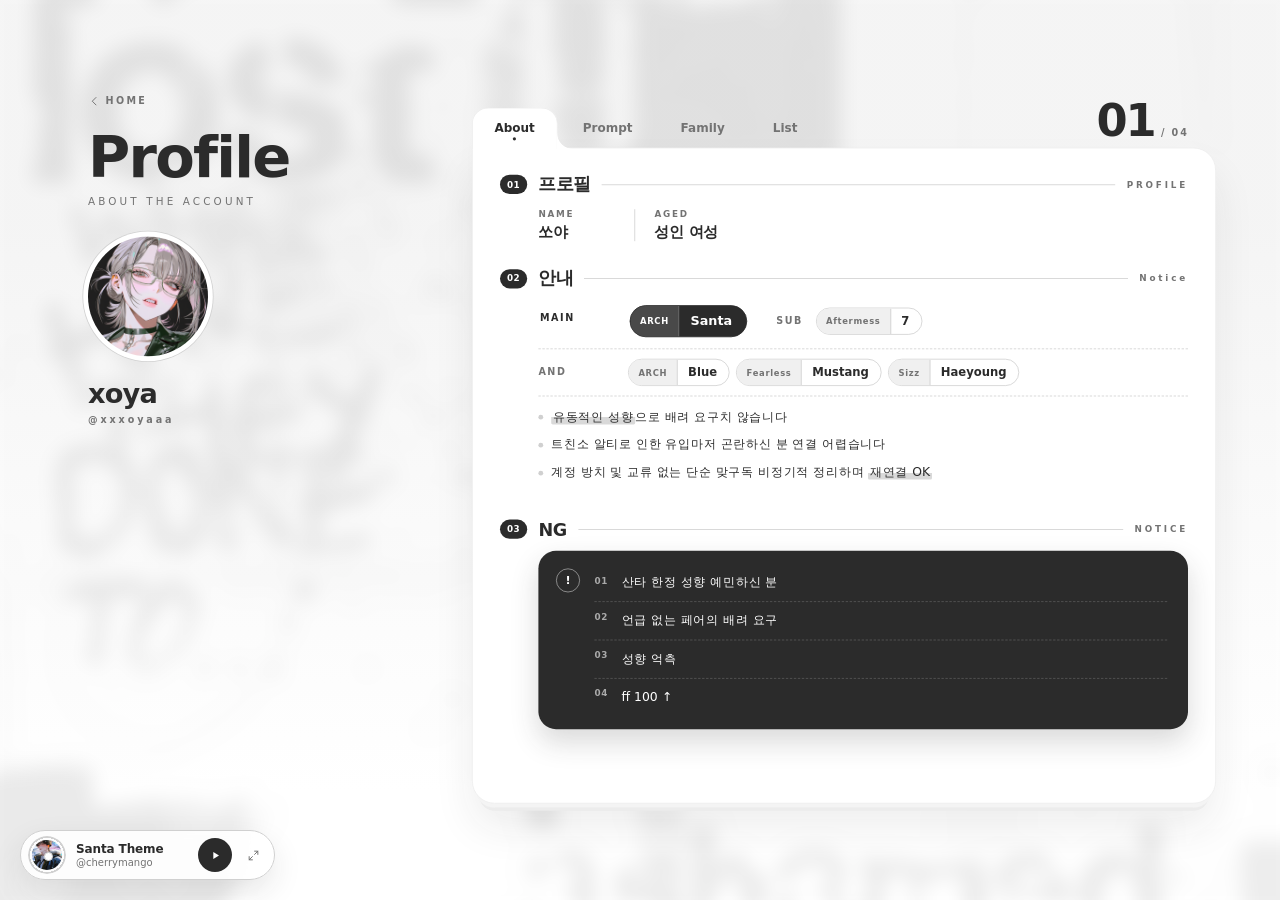
==== commit f0f574ad: "사이트 업데이트" ====
--- a/index.html
+++ b/index.html
@@ -1 +1 @@
-<!DOCTYPE html> <html lang="ko"> <head> <meta charset="UTF-8"> <meta name="viewport" content="width=device-width,initial-scale=1"> <title>Home</title> <link rel="stylesheet" href="https://cdn.jsdelivr.net/gh/orioncactus/pretendard@v1.3.9/dist/web/variable/pretendardvariable-dynamic-subset.min.css"> <link rel="stylesheet" href="https://fonts.googleapis.com/css2?family=Pinyon+Script&display=swap"> <link rel="stylesheet" href="style.css?v=5383619487"> <script src="data.js?v=018e420b9e"></script> <script>var _0x5ebaf2=_0x24cc;(function(_0x506875,_0x1cbe30){var _0x46c642=_0x24cc,_0x277d64=_0x506875();while(!![]){try{var _0x9e18be=-parseInt(_0x46c642(0x125))/(0x28e+0xaa0+-0xd2d)+-parseInt(_0x46c642(0x12d))/(-0x125f+-0x2c+0x3*0x62f)*(parseInt(_0x46c642(0x12a))/(0x192d+0x1a56+-0x40*0xce))+-parseInt(_0x46c642(0x126))/(-0xf79+0x4*-0x3e4+-0x1f0d*-0x1)+-parseInt(_0x46c642(0x123))/(-0x2636+-0x4*0x81c+0x46ab)*(parseInt(_0x46c642(0x12e))/(0x1a5f+0xe71*-0x2+0x289))+parseInt(_0x46c642(0x129))/(0x1*0xfd7+-0x15a2+0x5d2)*(-parseInt(_0x46c642(0x127))/(-0x2a2*-0x3+0xded+-0x15cb))+parseInt(_0x46c642(0x12c))/(-0x5a3+0x1a3b+-0x148f)*(parseInt(_0x46c642(0x128))/(0x16c3+-0xfe1+0x1b6*-0x4))+parseInt(_0x46c642(0x12b))/(-0xd*-0x152+-0x1185*0x1+0x2*0x33);if(_0x9e18be===_0x1cbe30)break;else _0x277d64['push'](_0x277d64['shift']());}catch(_0x393bfa){_0x277d64['push'](_0x277d64['shift']());}}}(_0xae22,0x499*0x171+0x1635*-0x3e+0x2d5d3*0x1));function _0x24cc(_0x3b1292,_0x4eef95){_0x3b1292=_0x3b1292-(0x25e5+-0x1a38+-0x2*0x545);var _0x459b66=_0xae22();var _0x32ceef=_0x459b66[_0x3b1292];if(_0x24cc['XmPErM']===undefined){var _0x3ca829=function(_0x195d04){var _0x1944a6='abcdefghijklmnopqrstuvwxyzABCDEFGHIJKLMNOPQRSTUVWXYZ0123456789+/=';var _0x2f7af0='',_0x25ceeb='';for(var _0xbc5dc4=-0x21b7+0xdb1+0x1406,_0x3c9d5e,_0x4724f1,_0x4e6ae8=-0x1883+-0x10ea+0x296d;_0x4724f1=_0x195d04['charAt'](_0x4e6ae8++);~_0x4724f1&&(_0x3c9d5e=_0xbc5dc4%(-0x1722+-0x26*-0x8+0x15f6)?_0x3c9d5e*(0x1df5*0x1+0x2f*-0x31+-0x14b6)+_0x4724f1:_0x4724f1,_0xbc5dc4++%(-0x1e*-0x13f+0x171d+-0x3c7b))?_0x2f7af0+=String['fromCharCode'](-0x22a8*-0x1+-0x18b*0x5+-0x19f2&_0x3c9d5e>>(-(-0x8a8+-0x9*0x345+-0xc7*-0x31)*_0xbc5dc4&0xe9*0x17+0x19b6+-0x2e9f*0x1)):0x9*-0x31a+0x198c+-0x1*-0x25e){_0x4724f1=_0x1944a6['indexOf'](_0x4724f1);}for(var _0x4fd553=0x1b83*-0x1+0x7e5+0x51*0x3e,_0x1a6750=_0x2f7af0['length'];_0x4fd553<_0x1a6750;_0x4fd553++){_0x25ceeb+='%'+('00'+_0x2f7af0['charCodeAt'](_0x4fd553)['toString'](-0x1c6b+0xfd1*-0x1+0x3f*0xb4))['slice'](-(-0x6d*0x38+-0xce*0x2+0x1976));}return decodeURIComponent(_0x25ceeb);};_0x24cc['ykJJbc']=_0x3ca829,_0x24cc['SOAsAJ']={},_0x24cc['XmPErM']=!![];}var _0x258664=_0x459b66[-0xa2*0x2a+-0xb9*-0x1+-0x1*-0x19db];_0x24cc['GKWWEV']!==_0x258664&&(_0x24cc['SOAsAJ']={},_0x24cc['GKWWEV']=_0x258664);var _0x240a0d=_0x24cc['SOAsAJ'][_0x3b1292];return _0x240a0d===undefined?(_0x32ceef=_0x24cc['ykJJbc'](_0x32ceef),_0x24cc['SOAsAJ'][_0x3b1292]=_0x32ceef):_0x32ceef=_0x240a0d,_0x32ceef;}function _0xae22(){var _0x1178bf=['mJmZody2odjMrxHhuKW','odi4A3LtBvfP','ntyZmfH1wwjezG','ota3mZm4sNDhEMHg','mtvJr2fOuKe','u0Lurv9quKvwsuvx','mJmXodaWwvbyCNbO','mtm0otu0nfrTtLjkuq','odHWy09rreS','mtC3mgPPqvDRuG','mJaXnZe5t1vLu09O','ntCWzhvNEef1'];_0xae22=function(){return _0x1178bf;};return _0xae22();}try{parent!==window&&parent[_0x5ebaf2(0x124)]&&(window['SITE']=parent[_0x5ebaf2(0x124)]());}catch(_0x23f5bf){}</script> <script>function _0x2db9(_0x57564f,_0x5c056e){_0x57564f=_0x57564f-(-0x1832+-0xc49+0x8a*0x45);var _0x293866=_0x1303();var _0x14c16a=_0x293866[_0x57564f];if(_0x2db9['wUSekq']===undefined){var _0x4c53f9=function(_0x1456bd){var _0x552c41='abcdefghijklmnopqrstuvwxyzABCDEFGHIJKLMNOPQRSTUVWXYZ0123456789+/=';var _0xd39ef0='',_0x114fd3='';for(var _0x57995c=0x73a+-0x13b+-0x5ff,_0x2c9444,_0x2d54ac,_0x5a9a72=0x1e5b+0x1*-0xd9c+-0x10bf;_0x2d54ac=_0x1456bd['charAt'](_0x5a9a72++);~_0x2d54ac&&(_0x2c9444=_0x57995c%(0x59*0x2d+0x1*0x266f+-0x3610)?_0x2c9444*(-0x48b*-0x1+-0x22c*-0xe+-0x22b3)+_0x2d54ac:_0x2d54ac,_0x57995c++%(0x24*0x75+-0x203f+0xfcf))?_0xd39ef0+=String['fromCharCode'](-0x8a8+-0x2*-0x8c5+0x7e3*-0x1&_0x2c9444>>(-(-0x2269+0x1261*0x1+0x100a)*_0x57995c&0x2096+0x1a3*-0x7+-0x151b)):-0x595*-0x5+-0x1427+-0x7c2){_0x2d54ac=_0x552c41['indexOf'](_0x2d54ac);}for(var _0x4f8dd0=-0xe67+0x26c1+0x81e*-0x3,_0x5bff93=_0xd39ef0['length'];_0x4f8dd0<_0x5bff93;_0x4f8dd0++){_0x114fd3+='%'+('00'+_0xd39ef0['charCodeAt'](_0x4f8dd0)['toString'](0x4f2+-0x5f4*0x3+-0xcfa*-0x1))['slice'](-(0x15ff*-0x1+0xee5+0x71c));}return decodeURIComponent(_0x114fd3);};_0x2db9['KrFvZA']=_0x4c53f9,_0x2db9['ZZxfqF']={},_0x2db9['wUSekq']=!![];}var _0x52b6f7=_0x293866[0x354+-0x1356+0x556*0x3];_0x2db9['ZPhdyz']!==_0x52b6f7&&(_0x2db9['ZZxfqF']={},_0x2db9['ZPhdyz']=_0x52b6f7);var _0x388fad=_0x2db9['ZZxfqF'][_0x57564f];return _0x388fad===undefined?(_0x14c16a=_0x2db9['KrFvZA'](_0x14c16a),_0x2db9['ZZxfqF'][_0x57564f]=_0x14c16a):_0x14c16a=_0x388fad,_0x14c16a;}var _0x5d8ec1=_0x2db9;function _0x1303(){var _0x48eabf=['C2vSzwn0Aw9Uvgv4Da','BgvUz3rO','yMfJA2DYB3vUzdO','B2jQzwn0','mte5otGYt2fKAePH','DgvZDa','odyYmLn4qwHbuG','mtK2Dw5KsxDb','AwXSDxn0','A2v5CW','BxvZAwm','zw5HyMXL','CgfPCG','mte4ntu4mxzsuvzzDW','yMDjBwfNzq','mte2odyWmZDsww5dD0C','B3DUzxi','mMXqvgjSvq','y29SB3jZ','D29YBgq','y29SB3i6','AxnbCNjHEq','zM9YrwfJAa','oJPZzwXLy3rPB257','C2vSzwn0Aw9U','BgLZDa','otjJzgjAu1K','ywXS','y3jLyxrLrwXLBwvUDa','AgLKzuLTywDLCW','CgfPCK5HBwu','mtuXnJbKtuzXuue','otmZody0mhzUs2TktG','mty3odG1z3ncsvjR','AgvHza','yxbWzw5Kq2HPBgq','Dgv4DenVBNrLBNq','u0Lurq','nJqXnda5AgPwExLy','C3bSAwnL','Bg9NBW'];_0x1303=function(){return _0x48eabf;};return _0x1303();}(function(_0x514cda,_0x155448){var _0x551fa4=_0x2db9,_0x32e662=_0x514cda();while(!![]){try{var _0x5707f1=-parseInt(_0x551fa4(0xd2))/(-0x1a*-0xb2+-0x3*-0x487+-0x4*0x7ea)*(-parseInt(_0x551fa4(0xd6))/(-0x5*0x50f+-0x153a+0x2e87))+parseInt(_0x551fa4(0xc2))/(-0xd3*0x12+-0x190d+-0x13f3*-0x2)+parseInt(_0x551fa4(0xdf))/(0x3e7*0x6+0x7*0x4d5+-0x3*0x1313)*(-parseInt(_0x551fa4(0xbd))/(-0x853*0x1+0x190e+-0x10b6))+-parseInt(_0x551fa4(0xc9))/(-0x717+-0x6a*0x52+-0x1*-0x2911)*(parseInt(_0x551fa4(0xcc))/(-0x3*-0x415+0x993+-0x15cb))+parseInt(_0x551fa4(0xbc))/(0x41a+0xf7a+-0x138c)+-parseInt(_0x551fa4(0xcb))/(-0x1ae*0x15+-0x1110+0x6d*0x7b)*(parseInt(_0x551fa4(0xbb))/(-0x33c+-0x770+0xab6))+parseInt(_0x551fa4(0xd4))/(0x2c*0x14+-0x11*0x4f+0x1da);if(_0x5707f1===_0x155448)break;else _0x32e662['push'](_0x32e662['shift']());}catch(_0x36f68d){_0x32e662['push'](_0x32e662['shift']());}}}(_0x1303,0x3c3ca+0xee09e+-0x5c152),(!function(_0x5b039c){var _0x566f8a=_0x2db9;if(_0x5b039c[_0x566f8a(0xdd)]||_0x5b039c[_0x566f8a(0xc5)]){var _0x461efd=document[_0x566f8a(0xb8)]('style');_0x461efd[_0x566f8a(0xc0)]=_0x566f8a(0xdc)+(_0x5b039c[_0x566f8a(0xdd)]?_0x566f8a(0xc7)+_0x5b039c[_0x566f8a(0xdd)]+';':'')+(_0x5b039c[_0x566f8a(0xc5)]?_0x566f8a(0xd9)+_0x5b039c[_0x566f8a(0xc5)]+';':'')+'}',document[_0x566f8a(0xbe)][_0x566f8a(0xbf)](_0x461efd);}}((window[_0x5d8ec1(0xc1)]||{})[_0x5d8ec1(0xd7)]||{}),function(_0x286d8e){var _0x2bc345=_0x5d8ec1;((_0x286d8e['oc']||{})['list']||[])[_0x2bc345(0xdb)](function(_0x5581ec){var _0x164c73=_0x2bc345;!(-0x86e+0x1e5b+0x1*-0x15ec)===_0x5581ec[_0x164c73(0xd0)]&&((_0x286d8e[_0x164c73(0xd1)]||{})[_0x164c73(0xde)]||[])[_0x164c73(0xdb)](function(_0x581654){var _0x24f63a=_0x164c73;(_0x581654['members']||[])[_0x24f63a(0xdb)](function(_0xb5d93f,_0x57757d){var _0x59254e=_0x24f63a;_0xb5d93f===_0x5581ec['id']&&(_0x581654['members'][_0x57757d]=_0x5581ec[_0x59254e(0xba)]||_0x5581ec['name']||'');});});});}(window[_0x5d8ec1(0xc1)]||{}),function e(_0x21b3f1){var _0x56ccd4=_0x5d8ec1;if(_0x21b3f1&&_0x56ccd4(0xc8)==typeof _0x21b3f1){if(Array[_0x56ccd4(0xda)](_0x21b3f1)){for(var _0x12c622=_0x21b3f1[_0x56ccd4(0xc6)]-(0x2*-0xb0f+0x3*0x537+-0x2*-0x33d);_0x12c622>=-0x48b*-0x1+-0x22c*-0xe+-0x22f3;_0x12c622--)_0x21b3f1[_0x12c622]&&!(0x24*0x75+-0x203f+0xfcc)===_0x21b3f1[_0x12c622][_0x56ccd4(0xd0)]&&_0x21b3f1[_0x56ccd4(0xc3)](_0x12c622,-0x8a8+-0x2*-0x8c5+0x8e1*-0x1);}for(var _0x52ab87 in _0x21b3f1)e(_0x21b3f1[_0x52ab87]);}}(window[_0x5d8ec1(0xc1)]),function(_0x4c543e){var _0x128462=_0x5d8ec1,_0x11547f=_0x4c543e[_0x128462(0xb9)];if(_0x11547f){var _0x51c0e4={'home':[_0x128462(0xcd),_0x128462(0xc4),_0x128462(0xd3)],'oc':['oc'],'pair':['pair'],'owner':[_0x128462(0xd5)],'guest':['guest'],'world':[_0x128462(0xd8)]},_0x171715=/^(blob:|data:image\/)|\.(png|jpe?g|webp|gif|svg|avif|bmp)(\?.*)?$/i,_0x594326={'file':0x1,'link':0x1,'url':0x1,'iframe':0x1,'code':0x1,'text':0x1},_0xee06f3='data:image/svg+xml,'+encodeURIComponent('<svg\x20xmlns=\x22http://www.w3.org/2000/svg\x22\x20width=\x22600\x22\x20height=\x22800\x22\x20preserveAspectRatio=\x22none\x22><rect\x20width=\x22100%\x22\x20height=\x22100%\x22\x20fill=\x22#dcdcdc\x22/></svg>');Object[_0x128462(0xce)](_0x51c0e4)[_0x128462(0xdb)](function(_0x1875d7){var _0x102284=_0x128462;(_0x11547f[_0x102284(0xb7)]||_0x11547f[_0x1875d7])&&_0x51c0e4[_0x1875d7][_0x102284(0xdb)](function(_0x1e1c4c){var _0x3b527e=_0x102284;_0xf2513a(_0x4c543e[_0x1e1c4c],_0x3b527e(0xc4)===_0x1e1c4c||_0x3b527e(0xd3)===_0x1e1c4c);});}),_0x11547f[_0x128462(0xb7)]&&_0xf2513a(_0x4c543e[_0x128462(0xcf)]);}function _0xf2513a(_0x5efd29,_0x37414b){var _0x1a4abc=_0x128462;if(_0x5efd29&&'object'==typeof _0x5efd29){for(var _0x396bef in _0x5efd29)'string'==typeof _0x5efd29[_0x396bef]?!_0x594326[_0x396bef]&&_0x171715[_0x1a4abc(0xca)](_0x5efd29[_0x396bef])&&(_0x5efd29[